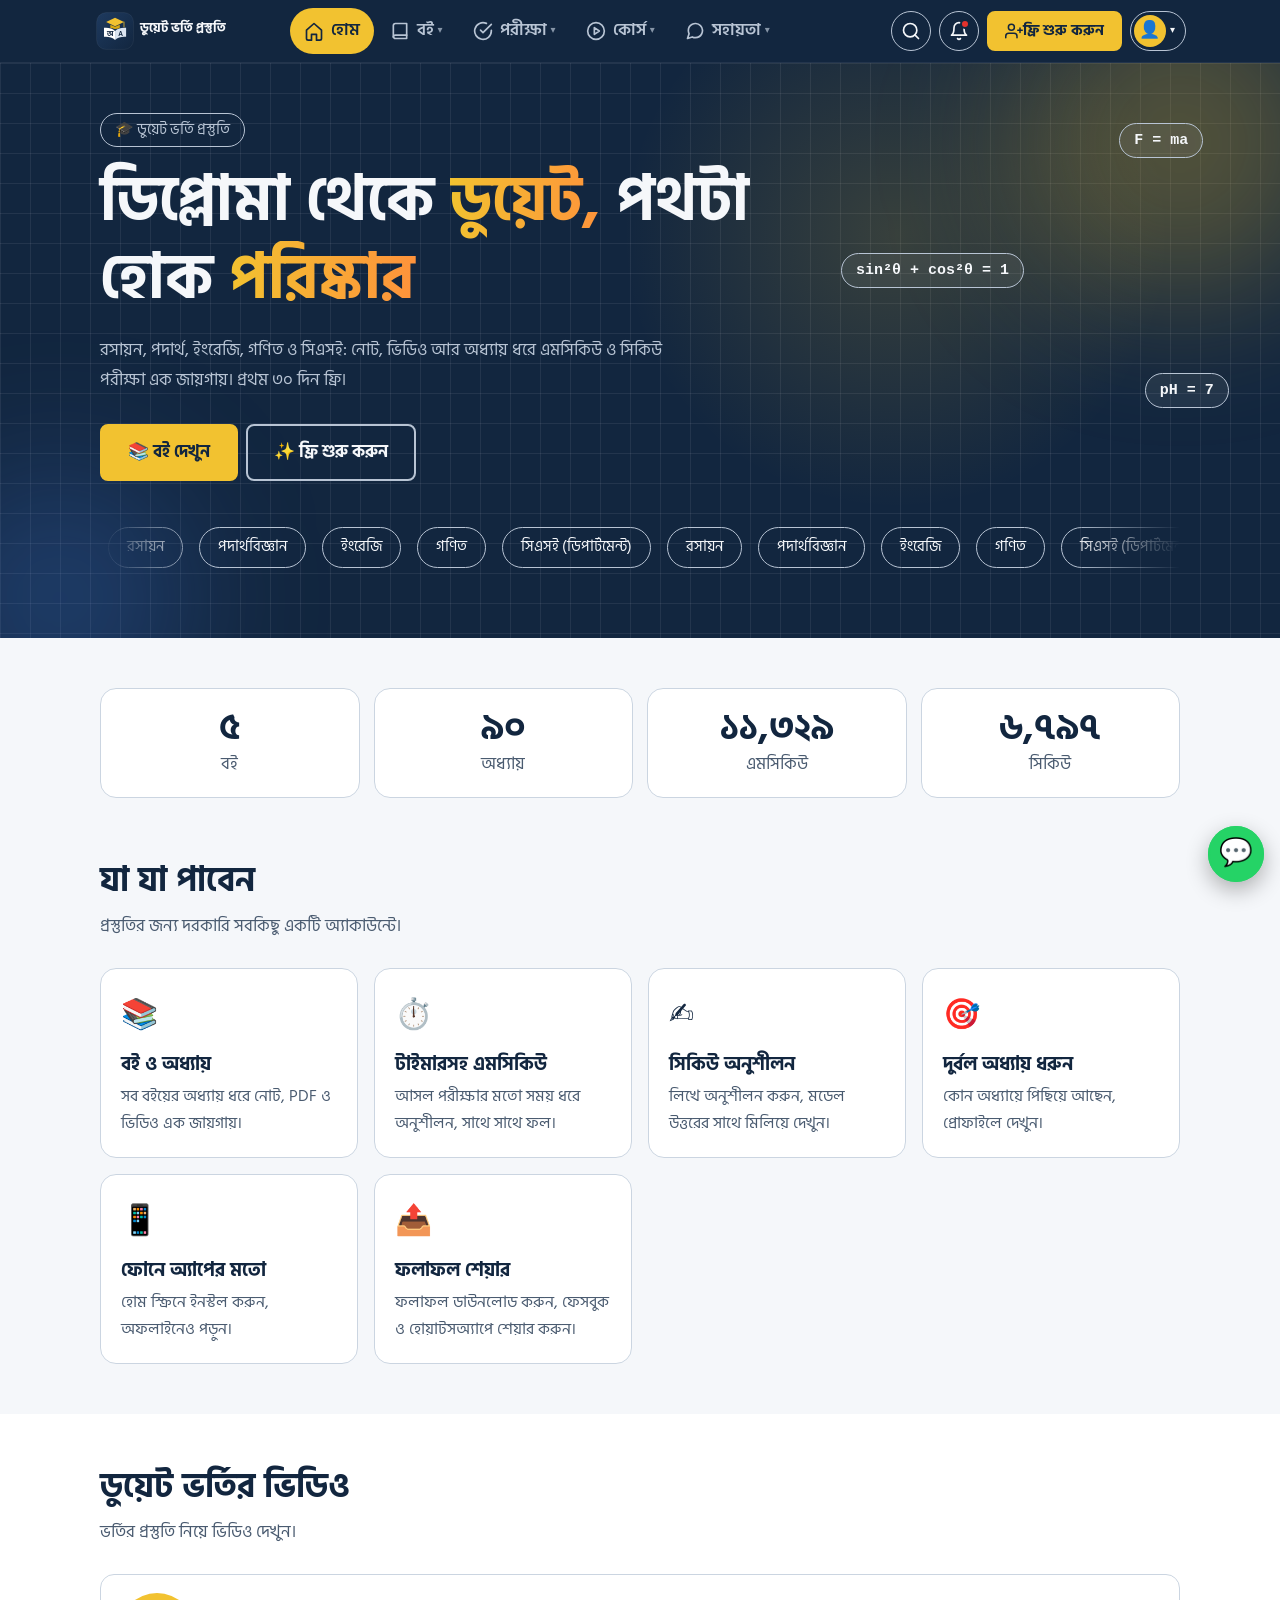
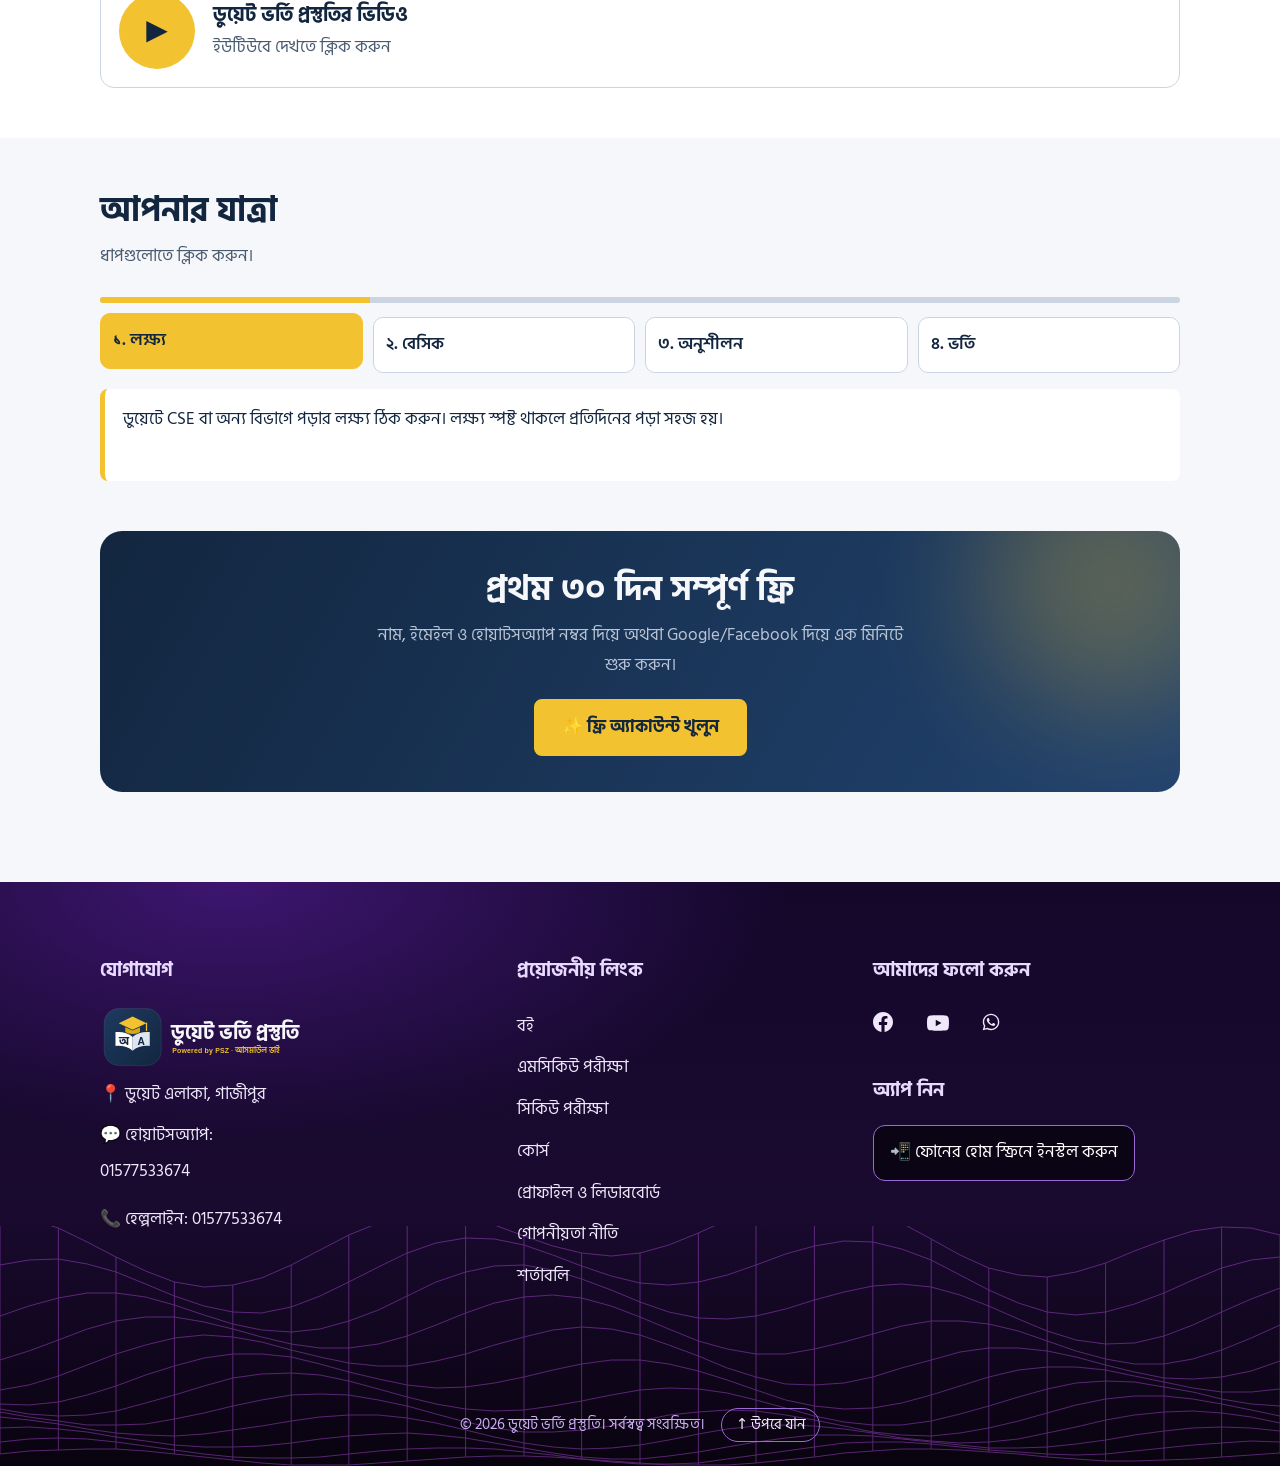
==== index.html @ f78248e0 "Initial commit: DUET admission prep website" ====
<!-- HANDOFF: docs/HANDOFF.md দেখুন। এই ফাইলের সোর্স: head.html + app.js, build.py দিয়ে জোড়া লাগে। -->
<!DOCTYPE html>
<html lang="bn">
<head>
<meta charset="utf-8">
<meta name="viewport" content="width=device-width, initial-scale=1, viewport-fit=cover">
<meta name="theme-color" content="#12263F">
<meta name="mobile-web-app-capable" content="yes">
<meta name="apple-mobile-web-app-capable" content="yes">

<title>ডুয়েট ভর্তি প্রস্তুতি</title>
<link rel="preconnect" href="https://fonts.googleapis.com">
<link rel="preconnect" href="https://fonts.gstatic.com" crossorigin>
<link href="https://fonts.googleapis.com/css2?family=Hind+Siliguri:wght@400;500;600;700&display=swap" rel="stylesheet">
<style>
:root{--bg:#F5F7FA;--sf:#fff;--ink:#12263F;--mu:#4A5B70;--ln:#CBD5E1;--ac:#F2C230;--oa:#12263F;--ok:#17744B;--bad:#B93A24;--hero:#12263F;--oh:#F5F7FA;--hm:#B8C4D4;--gr:rgba(255,255,255,.07);--glow:rgba(242,194,48,.28);color-scheme:light;box-sizing:border-box;padding-top:env(safe-area-inset-top,0px);padding-bottom:env(safe-area-inset-bottom,0px)}
@media (prefers-color-scheme:dark){:root:not([data-theme="light"]){--bg:#0C1522;--sf:#142235;--ink:#E8EDF5;--mu:#A5B3C5;--ln:#2A3D55;--ok:#4CC38A;--bad:#FF8A73;--hero:#0A111C;--oh:#E8EDF5;--hm:#9FB0C5;color-scheme:dark}}
:root[data-theme="dark"]{--bg:#0C1522;--sf:#142235;--ink:#E8EDF5;--mu:#A5B3C5;--ln:#2A3D55;--ok:#4CC38A;--bad:#FF8A73;--hero:#0A111C;--oh:#E8EDF5;--hm:#9FB0C5;color-scheme:dark}
html{scroll-behavior:smooth}*{box-sizing:border-box}
body{margin:0;background:var(--bg);color:var(--ink);font:17px/1.75 "Hind Siliguri","Noto Sans Bengali",system-ui,sans-serif;transition:background .3s,color .3s}
a{color:inherit}button{font:inherit;color:inherit}
:focus-visible{outline:3px solid var(--ac);outline-offset:3px}
.w{max-width:1040px;margin:0 auto;padding:0 20px}
.bar{position:sticky;top:0;z-index:20;background:var(--hero);color:var(--oh);border-bottom:1px solid var(--gr)}
.bi{display:flex;align-items:center;justify-content:space-between;gap:10px;max-width:1040px;margin:0 auto;padding:8px 14px}
.nl{display:flex;gap:4px;overflow-x:auto;scrollbar-width:none;flex:1}
.nv{background:none;border:0;color:var(--hm);padding:8px 14px;border-radius:99px;cursor:pointer;font-weight:600;white-space:nowrap}
.nv:hover{color:var(--oh)}.nv.on{background:var(--ac);color:var(--oa)}
.nr{display:flex;gap:8px;align-items:center}
.ib{background:transparent;border:1.5px solid var(--hm);color:var(--oh);border-radius:99px;padding:6px 16px;cursor:pointer;font-weight:600;white-space:nowrap}
.ib:hover{border-color:var(--ac)}
.hero{position:relative;overflow:hidden;background:var(--hero);color:var(--oh);padding:50px 0 70px;background-image:linear-gradient(var(--gr) 1px,transparent 1px),linear-gradient(90deg,var(--gr) 1px,transparent 1px);background-size:30px 30px;animation:pan 30s linear infinite}
@keyframes pan{to{background-position:30px 30px}}
.orb{position:absolute;border-radius:50%;filter:blur(70px);background:var(--glow);animation:fl 9s ease-in-out infinite}
.o1{width:320px;height:320px;top:-80px;right:-60px}.o2{width:260px;height:260px;bottom:-90px;left:-70px;animation-delay:-4s;background:rgba(80,140,255,.22)}
@keyframes fl{50%{transform:translate(30px,26px) scale(1.12)}}
.hg{position:relative;z-index:2;max-width:680px}
h1{font-size:clamp(34px,7vw,62px);line-height:1.25;margin:0 0 18px;font-weight:700}
h1 span{display:inline-block;opacity:0;transform:translateY(24px);animation:up .7s forwards}
@keyframes up{to{opacity:1;transform:none}}
.ld{color:var(--hm);margin:0 0 28px;max-width:34em;animation:up .8s .7s both}
.bt{display:inline-block;background:var(--ac);color:var(--oa);font-weight:700;padding:12px 26px;border-radius:8px;text-decoration:none;border:2px solid var(--ac);cursor:pointer;transition:transform .2s,box-shadow .2s}
.bt:hover{transform:translateY(-2px);box-shadow:0 8px 20px var(--glow)}
.bt.g{background:transparent;color:var(--ink);border-color:var(--ln)}
.hero .bt.g{color:var(--oh);border-color:var(--hm);margin-left:8px}
.chip{position:absolute;z-index:1;font:600 15px/1 monospace;padding:9px 14px;border:1.5px solid var(--hm);border-radius:99px;color:var(--oh);background:rgba(255,255,255,.06);animation:fl 7s ease-in-out infinite}
.c1{top:60px;right:6%}.c2{top:190px;right:20%;animation-delay:-2s}.c3{top:310px;right:4%;animation-delay:-5s}
section{padding:50px 0}
h2{font-size:clamp(24px,4vw,34px);line-height:1.35;margin:0 0 8px}
.sb{color:var(--mu);margin:0 0 26px}
.gd{display:grid;grid-template-columns:repeat(auto-fill,minmax(230px,1fr));gap:16px}
.sc{background:var(--sf);border:1.5px solid var(--ln);border-radius:12px;padding:20px;cursor:pointer;text-align:left;transition:transform .25s,border-color .25s,box-shadow .25s}
.sc:hover{transform:translateY(-5px);border-color:var(--ac);box-shadow:0 12px 26px rgba(0,0,0,.12)}
.sc b{display:block;font-size:20px}.sc span{color:var(--mu);font-size:15px}
.rv{opacity:0;transform:translateY(26px);transition:opacity .7s,transform .7s}.rv.in{opacity:1;transform:none}
.vd{display:flex;gap:18px;align-items:center;background:var(--sf);border:1.5px solid var(--ln);border-radius:14px;padding:18px;text-decoration:none}
.pl{flex:none;width:76px;height:76px;border-radius:50%;background:var(--ac);color:var(--oa);display:grid;place-items:center;font-size:28px;animation:pu 2s infinite}
@keyframes pu{0%{box-shadow:0 0 0 0 var(--glow)}100%{box-shadow:0 0 0 24px transparent}}
.jr{display:grid;grid-template-columns:repeat(4,1fr);gap:10px;margin-bottom:16px}
.jb{background:var(--sf);border:1.5px solid var(--ln);border-radius:10px;padding:12px;cursor:pointer;text-align:left;font-weight:600;transition:.25s}
.jb.on{background:var(--ac);color:var(--oa);border-color:var(--ac);transform:translateY(-4px)}
.jt{background:var(--sf);border-left:5px solid var(--ac);border-radius:8px;padding:16px 18px;min-height:92px}
.pg{height:6px;background:var(--ln);border-radius:9px;margin-bottom:14px;overflow:hidden}.pg i{display:block;height:100%;background:var(--ac);width:25%;transition:width .5s}
.ch{background:var(--sf);border:1.5px solid var(--ln);border-radius:12px;padding:18px;margin-bottom:14px}
.ch h3{margin:0 0 8px}.row{display:flex;gap:10px;flex-wrap:wrap;margin-top:10px}.sm{padding:7px 16px;font-size:15px}
.back{background:none;border:0;cursor:pointer;color:var(--mu);padding:0;margin-bottom:14px;font-weight:600}
.pay{background:linear-gradient(120deg,#E2136E,#8E0B4B);color:#fff;border-radius:16px;padding:24px;position:relative;overflow:hidden}
.pay::after{content:"☕";position:absolute;right:14px;top:4px;font-size:70px;opacity:.25;animation:fl 5s infinite}
.pay h3{margin:0 0 6px;font-size:24px}.pay p{margin:4px 0}.pay input{background:rgba(255,255,255,.95);color:#12263F}
.pay .bt{background:#fff;color:#8E0B4B;border-color:#fff}
.ov{position:fixed;inset:0;background:rgba(5,10,20,.65);display:none;align-items:flex-start;justify-content:center;overflow:auto;z-index:50;padding:calc(20px + env(safe-area-inset-top,0px)) 14px 30px}
.ov.on{display:flex}
.md{background:var(--sf);border-radius:14px;padding:22px;width:100%;max-width:640px;animation:up .35s both}
.md h3{margin:0 0 12px}
input,textarea{width:100%;font:inherit;background:var(--bg);color:var(--ink);border:1.5px solid var(--ln);border-radius:8px;padding:10px 12px;margin:4px 0 12px}
label.q{display:block;padding:7px 12px;border:1.5px solid var(--ln);border-radius:8px;margin:6px 0;cursor:pointer}
label.q:has(input:checked){border-color:var(--ac);background:color-mix(in srgb,var(--ac) 18%,var(--sf))}
label.q input{width:auto;margin:0 8px 0 0}
.qb{border-bottom:1px solid var(--ln);padding:12px 0}
.ok{color:var(--ok);font-weight:600}.no{color:var(--bad);font-weight:600}
.big{font-size:44px;font-weight:700;line-height:1.2}.er{color:var(--bad);min-height:1.5em;font-size:15px}
footer{background:var(--hero);color:var(--oh);text-align:center;padding:44px 20px}
footer p{color:var(--hm);margin:6px 0 18px}.fl{display:flex;gap:10px;justify-content:center;flex-wrap:wrap}
@media (max-width:760px){.chip{display:none}.jr{grid-template-columns:1fr 1fr}.vd{flex-direction:column;text-align:center}}
@media (prefers-reduced-motion:reduce){*{animation:none!important;transition:none!important}h1 span,.ld,.rv{opacity:1;transform:none}}
select{width:100%;font:inherit;background:var(--bg);color:var(--ink);border:1.5px solid var(--ln);border-radius:8px;padding:10px;margin:4px 0 12px}label{display:block}.md label,.ch label{font-weight:500}
input,textarea,select{font-size:16px}
.bt{min-height:44px;display:inline-flex;align-items:center;justify-content:center}.bt.sm{min-height:40px}
.bs{font-weight:700;white-space:nowrap;display:flex;align-items:center;gap:8px;color:var(--oh)}.bs i{width:11px;height:11px;background:var(--ac);transform:rotate(45deg)}
.nv{min-height:40px}
.tm{position:sticky;top:-22px;background:var(--sf);padding:8px 0;font-weight:700;z-index:2;border-bottom:1px solid var(--ln);margin-bottom:6px}
.bt.g.ws{background:#25D366;border-color:#25D366;color:#fff}
.cp{margin:0 6px;padding:2px 12px;border:1.5px solid #fff;border-radius:99px;background:transparent;color:#fff;cursor:pointer;font:inherit;font-size:14px}
.bn{display:none}
.ins{display:none;position:fixed;right:14px;bottom:18px;z-index:31;box-shadow:0 6px 18px rgba(0,0,0,.3)}
@media (max-width:760px){
 .nl{display:none}
 .bn{display:flex;position:fixed;left:0;right:0;bottom:0;z-index:30;background:var(--hero);border-top:1px solid var(--gr);padding:2px 2px calc(2px + env(safe-area-inset-bottom,0px))}
 .bn button{flex:1;background:none;border:0;color:var(--hm);display:flex;flex-direction:column;align-items:center;justify-content:center;font-size:11.5px;line-height:1.3;min-height:54px;padding:4px 0;cursor:pointer}
 .bn button b{font-size:19px;font-weight:400}.bn button.on{color:var(--ac)}
 body{padding-bottom:72px}.bs{font-size:15px;flex:1}.ib{padding:6px 12px}.ins{bottom:80px}
 section{padding:36px 0}.w{padding:0 16px}
}
@media (min-width:1100px){.w,.bi{max-width:1120px}}
/* ===== v3: নেভিগেশন, মেনু, ফুটার, অ্যানিমেশন ===== */
a.bs{text-decoration:none}
.bi{gap:14px}
.dn{display:flex;align-items:center;gap:2px;flex:1}
.dd{position:relative}
.nv{position:relative;display:inline-flex;align-items:center}
.nv b{font-size:16px;font-weight:400;margin-right:6px;display:inline-block}
.nv:hover b{animation:bob .6s}
@keyframes bob{30%{transform:translateY(-5px) rotate(-10deg)}60%{transform:translateY(1px) rotate(7deg)}}
.nv em{font-style:normal;font-size:10px;opacity:.7;margin-left:4px;transition:transform .25s}
.dd:hover .nv em{transform:rotate(180deg)}
.nv::after{content:"";position:absolute;left:14px;right:14px;bottom:3px;height:2px;border-radius:2px;background:var(--ac);transform:scaleX(0);transition:transform .25s}
.nv:hover::after{transform:scaleX(1)}.nv.on::after{display:none}
.mm{display:none;position:absolute;top:100%;left:0;width:max-content;max-width:92vw;background:var(--sf);color:var(--ink);border:1px solid var(--ln);border-radius:16px;box-shadow:0 20px 44px rgba(0,0,0,.3);padding:10px;z-index:40;margin-top:6px}
.mm::before{content:"";position:absolute;top:-12px;left:0;right:0;height:12px}
.dd:hover>.mm,.dd:focus-within>.mm{display:block;animation:dropIn .22s both}
.dd.cl>.mm{display:none!important}
@keyframes dropIn{from{opacity:0;transform:translateY(8px) scale(.98)}}
.mg{display:grid;gap:4px;min-width:250px}
.mm:not(.sm2) .mg{grid-template-columns:repeat(2,minmax(210px,1fr))}
.mi{display:flex;gap:10px;align-items:center;width:100%;text-align:left;background:none;border:0;border-radius:10px;padding:8px 10px;cursor:pointer;color:var(--ink);text-decoration:none;font:inherit;transition:background .2s,transform .2s}
.mi:hover{background:color-mix(in srgb,var(--ac) 24%,transparent);transform:translateX(3px)}
.mi b{font-size:19px;font-weight:400;flex:none;width:36px;height:36px;display:grid;place-items:center;border-radius:10px;background:var(--bg)}
.mi i{font-style:normal;font-weight:600;display:block;line-height:1.3}
.mi small{color:var(--mu);font-size:13px;line-height:1.3;display:block}
.ma{width:100%;margin-top:6px;padding:9px;border:0;border-top:1px solid var(--ln);background:none;color:var(--ink);font-weight:700;cursor:pointer;font:inherit}
.ma:hover{color:var(--ok)}
.nr{gap:8px}
.sq{padding:6px 11px}
.cta{padding:0 16px;font-size:15px}
.pm{position:relative}
.ib.av{display:flex;align-items:center;gap:4px;padding:3px 10px 3px 3px}
.ib.av em{font-style:normal;font-size:10px}
.avc{width:32px;height:32px;border-radius:50%;background:var(--ac);color:var(--oa);display:grid;place-items:center;font-weight:700;flex:none}
.avc.big{width:68px;height:68px;font-size:30px}
.pd{display:none;position:absolute;right:0;top:calc(100% + 10px);width:270px;background:var(--sf);color:var(--ink);border:1px solid var(--ln);border-radius:16px;padding:8px;box-shadow:0 20px 44px rgba(0,0,0,.3);z-index:50}
.pm.open .pd{display:block;animation:dropIn .2s both}
.pd button{display:flex;width:100%;gap:8px;align-items:center;background:none;border:0;padding:10px;border-radius:10px;cursor:pointer;font:inherit;color:var(--ink);text-align:left}
.pd button:hover{background:var(--bg)}
.pr{display:flex;justify-content:space-between;align-items:center;padding:8px 10px;cursor:pointer;border-radius:10px}.pr:hover{background:var(--bg)}
.pd .sw{width:46px;height:26px;padding:0;border-radius:99px;background:var(--ln);position:relative;flex:none}
.sw i{position:absolute;top:3px;left:3px;width:20px;height:20px;border-radius:50%;background:#fff;transition:transform .25s}
.sw.on{background:var(--ac)!important}.sw.on i{transform:translateX(20px)}
.pu{padding:8px 10px 10px;border-bottom:1px solid var(--ln);margin-bottom:4px}.pu b{display:block}.pu small{color:var(--mu);word-break:break-all}
.rb{background:var(--ac);color:var(--oa);font-size:12px;font-weight:700;border-radius:99px;padding:1px 10px;margin-left:8px;display:inline-block;vertical-align:middle}
.pf{display:flex;gap:16px;align-items:center;margin-bottom:16px}
/* হিরো */
.hero::after{content:"";position:absolute;inset:0;background:radial-gradient(440px circle at var(--mx,70%) var(--my,30%),rgba(242,194,48,.17),transparent 62%);pointer-events:none}
.eb{display:inline-block;border:1px solid var(--hm);border-radius:99px;padding:3px 14px;margin-bottom:16px;color:var(--hm);font-size:15px;animation:up .6s both}
.gt{background:linear-gradient(90deg,var(--ac),#ff8f3c,var(--ac));background-size:200% 100%;-webkit-background-clip:text;background-clip:text;color:transparent;animation:up .7s forwards,sh 4s linear infinite!important}
@keyframes sh{to{background-position:200% 0}}
.mq{overflow:hidden;white-space:nowrap;margin-top:46px;position:relative;z-index:2;-webkit-mask-image:linear-gradient(90deg,transparent,#000 10%,#000 90%,transparent);mask-image:linear-gradient(90deg,transparent,#000 10%,#000 90%,transparent)}
.mq div{display:inline-block;animation:mq 30s linear infinite}
.mq span{display:inline-block;margin:0 8px;padding:6px 18px;border:1px solid var(--hm);border-radius:99px;color:var(--oh);font-size:15px}
@keyframes mq{to{transform:translateX(-50%)}}
.st{display:grid;grid-template-columns:repeat(4,1fr);gap:14px}
.st div{background:var(--sf);border:1.5px solid var(--ln);border-radius:16px;padding:18px 8px;text-align:center;color:var(--mu)}
.st b{display:block;font-size:36px;line-height:1.2;color:var(--ink)}
.fx{display:grid;grid-template-columns:repeat(auto-fit,minmax(240px,1fr));gap:16px}
.fxc{background:var(--sf);border:1.5px solid var(--ln);border-radius:16px;padding:20px;transition:transform .15s ease-out,border-color .25s}
.fxc:hover{border-color:var(--ac)}
.fxc span{font-size:30px;display:inline-block;animation:fl 5s ease-in-out infinite}
.fxc b{display:block;font-size:19px;margin:6px 0 2px}.fxc p{margin:0;color:var(--mu);font-size:15.5px}
.cb{background:linear-gradient(120deg,var(--hero),#21436f);color:var(--oh);border-radius:22px;padding:36px 20px;text-align:center;position:relative;overflow:hidden}
.cb p{color:var(--hm);max-width:32em;margin:0 auto 18px}
.cb::before{content:"";position:absolute;width:260px;height:260px;border-radius:50%;background:var(--glow);filter:blur(60px);right:-60px;top:-80px}
#app.pt{animation:ptn .45s both}
@keyframes ptn{from{opacity:0;transform:translateY(12px)}}
.rv:nth-child(2n){transition-delay:.06s}
/* ফুটার */
.ft2{background:var(--hero);color:var(--oh);padding:52px 0 18px;margin-top:30px;text-align:left}
.fg{display:grid;grid-template-columns:1.6fr 1fr 1fr 1.3fr;gap:30px}
.fg p{color:var(--hm);margin:10px 0}
.fc h4{margin:0 0 10px;font-size:17px}
.fc button,.fc a:not(.bt){display:block;background:none;border:0;color:var(--hm);padding:4px 0;cursor:pointer;text-align:left;font:inherit;text-decoration:none;transition:color .2s,transform .2s}
.fc button:hover,.fc a:not(.bt):hover{color:var(--ac);transform:translateX(4px)}
.fc .bt{margin-bottom:8px}
.so{display:flex;gap:10px;margin-top:12px}
.so a{width:40px;height:40px;border-radius:50%;border:1.5px solid var(--hm);display:grid;place-items:center;color:var(--oh);text-decoration:none;font-weight:700;transition:.25s}
.so a:hover{background:var(--ac);color:var(--oa);border-color:var(--ac);transform:translateY(-4px)}
.fbm{display:flex;justify-content:space-between;align-items:center;gap:10px;flex-wrap:wrap;border-top:1px solid var(--gr);margin-top:28px;padding-top:14px;color:var(--hm);font-size:14px}
.fbm button{background:none;border:1px solid var(--hm);color:var(--oh);border-radius:99px;padding:4px 14px;cursor:pointer;opacity:0;transition:opacity .3s}
.fab{position:fixed;right:16px;bottom:18px;width:56px;height:56px;border-radius:50%;background:#25D366;color:#fff;display:grid;place-items:center;font-size:27px;z-index:31;box-shadow:0 8px 22px rgba(0,0,0,.3);text-decoration:none}
.fab::after{content:"";position:absolute;inset:0;border-radius:50%;border:2px solid #25D366;animation:rg 2s infinite}
@keyframes rg{to{transform:scale(1.7);opacity:0}}
.ins{right:auto!important;left:14px}
/* লগইন মডাল */
.so2{display:grid;gap:8px;margin-bottom:8px}.so2 .bt{width:100%}
.or{display:flex;align-items:center;gap:10px;color:var(--mu);margin:10px 0}.or::before,.or::after{content:"";flex:1;height:1px;background:var(--ln)}
.pw{position:relative;display:block}.eye{position:absolute;right:12px;top:14px;cursor:pointer;opacity:.7}
.lk{background:none;border:0;color:var(--mu);text-decoration:underline;cursor:pointer;padding:8px 0;font:inherit}
.mi2{display:block;width:100%;text-align:left;background:none;border:0;border-bottom:1px solid var(--ln);padding:10px 4px;cursor:pointer;font:inherit;color:var(--ink)}.mi2:hover{background:var(--bg)}.mi2 small{display:block;color:var(--mu)}
.imp{border:1.5px dashed var(--ln);border-radius:12px;padding:14px;margin:12px 0}.imp h4{margin:0 0 8px}.ck{font-size:15px}.ck input{width:auto;margin:0 6px 0 0}
@media (max-width:760px){
 .dn,.cta,.sq{display:none}
 .fg{grid-template-columns:1fr 1fr}.fg .fc:first-child{grid-column:1/-1}
 .fab{bottom:80px}.fbm button{opacity:1}
 .st{grid-template-columns:1fr 1fr}.st b{font-size:30px}
 .pd{width:min(270px,88vw)}
}
@media (max-width:1000px) and (min-width:761px){.nv{padding:8px 10px}.nv b{margin-right:3px}.dn{gap:0}}
@media (prefers-reduced-motion:reduce){.gt,.mq div,.fxc span,.fab::after{animation:none!important}}
img.avc{object-fit:cover}
.lr{display:flex;align-items:center;gap:10px;padding:8px 6px;border-bottom:1px solid var(--ln);border-radius:10px;animation:ptn .4s both}
.lr.me{background:color-mix(in srgb,var(--ac) 22%,transparent)}
.rk{width:38px;text-align:center;font-size:18px;flex:none}
.li{flex:1;min-width:0}.li b,.li small{display:block;overflow:hidden;text-overflow:ellipsis;white-space:nowrap}.li small{color:var(--mu);font-size:12.5px}
.ls{text-align:right;flex:none}.ls b{display:block;font-size:15px}.ls small{color:var(--mu);font-size:12.5px}
.dots{text-align:center;color:var(--mu)}
.mv{margin:16px 0;padding:22px 20px;border-radius:18px;background:linear-gradient(135deg,var(--hero),#27508a);color:var(--oh);animation:glowb 4s ease-in-out infinite}
.mv p{margin:8px 0;font-size:18px;line-height:1.9}.mv small{color:var(--hm)}
.mq2{font-size:46px;line-height:1;color:var(--ac);display:block;animation:fl 5s ease-in-out infinite}
.mv.win{background:linear-gradient(135deg,#0f6b46,#17a46e)}
@keyframes glowb{50%{box-shadow:0 0 28px rgba(242,194,48,.35)}}
.ft2{position:relative;overflow:hidden;background:radial-gradient(900px 420px at 18% 0%,#3d1670 0%,transparent 62%),linear-gradient(180deg,#14072a 0%,#1a0a30 55%,#09030f 100%);color:#efe7fa;padding:72px 0 0;margin-top:40px;text-align:left}
.fmesh{position:absolute;left:0;right:0;bottom:0;width:100%;height:240px;pointer-events:none;opacity:.5;animation:mpulse 6s ease-in-out infinite}
@keyframes mpulse{50%{opacity:.8}}
.fg3{position:relative;z-index:1;display:grid;grid-template-columns:1.2fr 1fr 1fr;gap:48px;padding-bottom:110px}
.ft2 .fc h4{color:#e9d9ff;font-size:19px;margin:0 0 18px}
.ft2 .fc p{color:#efe7fa;margin:0 0 12px}
.ft2 .fc a:not(.bt),.ft2 .fc button{display:block;background:none;border:0;color:#efe7fa;padding:6px 0;cursor:pointer;text-align:left;font:inherit;text-decoration:none;transition:color .2s,transform .2s}
.ft2 .fc button:hover,.ft2 .fc a:not(.bt):hover{color:#ffd452;transform:translateX(4px)}
.ft2 .so{display:flex;gap:12px;margin:0}
.ft2 .so a{display:grid;place-items:center;width:42px;height:42px;padding:0;border-radius:50%;border:1.5px solid #9a6bd6;color:#efe7fa;transition:.25s}
.ft2 .so a:hover{background:#ffd452;color:#1a0a30;border-color:#ffd452;transform:translateY(-4px)}
.ft2 .fc button.appb{display:inline-block;border:1.5px solid #9a6bd6;background:#0b0414;color:#fff;border-radius:12px;padding:12px 16px;transform:none}
.ft2 .fc button.appb:hover{border-color:#ffd452;color:#ffd452;transform:none}
.fcp{position:relative;z-index:1;display:flex;justify-content:center;gap:16px;flex-wrap:wrap;align-items:center;color:#c9aef0;padding:0 16px 24px;font-size:15px}
.fcp button{background:none;border:1px solid #9a6bd6;color:#efe7fa;border-radius:99px;padding:3px 14px;cursor:pointer;opacity:0;transition:opacity .3s}
@media (max-width:760px){.fg3{grid-template-columns:1fr;gap:30px;padding-bottom:90px}.fcp button{opacity:1}}
/* ===== ধাপ ১: আইকন, লোগো, নোটিশ ===== */
.ic{display:block;flex:none}
.bs svg.lg{height:40px;width:auto;display:block}
.ft2 svg.lg{height:62px;width:auto;display:block;margin-bottom:6px}
.nv b,.bn button b{display:inline-grid;place-items:center;font-weight:400}
.nv b{margin-right:7px}.nv:hover b .ic{animation:bob .6s}
.mi b .ic{width:20px;height:20px}
.pd button .ic,.pri .ic{display:inline-block;vertical-align:-4px;margin-right:6px}
.pr .pri{display:inline-flex;align-items:center}
.ib.sq,.ib.bl{display:inline-grid;place-items:center;width:40px;height:40px;padding:0;position:relative}
.ib .dot{position:absolute;top:7px;right:8px;width:10px;height:10px;border-radius:50%;background:#E5322D;border:2px solid var(--hero);animation:rg2 1.8s infinite}
@keyframes rg2{50%{box-shadow:0 0 0 5px rgba(229,50,45,.25)}}
.nbw{position:relative}
.np{display:none;position:absolute;right:-8px;top:calc(100% + 12px);width:min(420px,92vw);max-height:min(76vh,560px);background:var(--sf);color:var(--ink);border:1px solid var(--ln);border-radius:16px;box-shadow:0 22px 48px rgba(0,0,0,.32);z-index:60;overflow:hidden;flex-direction:column}
.np.open{display:flex;animation:dropIn .22s both}
.nph{display:flex;align-items:center;gap:10px;padding:14px 16px 10px;border-bottom:1px solid var(--ln)}
.nph b{font-size:19px}
.nbd{background:#E5322D;color:#fff;font-size:12.5px;font-weight:700;border-radius:99px;padding:0 9px;line-height:20px}
.nx{margin-left:auto;background:none;border:0;cursor:pointer;color:var(--mu);width:34px;height:34px;border-radius:50%;display:grid;place-items:center}.nx:hover{background:var(--bg)}
.nbody{overflow-y:auto;padding:10px;display:grid;gap:8px}
.nc{display:flex;gap:10px;align-items:center;background:var(--bg);border-radius:12px;padding:12px 12px 12px 14px;cursor:pointer;border-left:4px solid transparent;transition:background .2s,transform .2s}
.nc:hover{transform:translateX(2px)}.nc.un{border-left-color:var(--ac);background:color-mix(in srgb,var(--ac) 12%,var(--bg))}
.ncm{flex:1;min-width:0}.ncm b{display:block}
.ncm p{margin:4px 0;color:var(--mu);font-size:15px;line-height:1.55;display:-webkit-box;-webkit-line-clamp:3;-webkit-box-orient:vertical;overflow:hidden}
.nc.ex .ncm p{-webkit-line-clamp:unset;display:block}
.ncm small{color:var(--mu);font-size:13px}
.nem{text-align:center;color:var(--mu);padding:26px 10px}
@media (max-width:760px){
 .bs svg.lg{height:34px}
 .nbw{position:static}
 .np{position:fixed;left:8px;right:8px;top:64px;width:auto;max-height:calc(100vh - 140px)}
 .bn button b .ic{width:22px;height:22px}
}
/* ===== ধাপ ২: ফ্লোটিং ইনপুট, লোডার, ক্রপার ===== */
.md{position:relative}
.at{text-align:center;font-size:22px;margin:0 0 16px}
.fl{position:relative;margin:16px 0}
.fl input{width:100%;margin:0;padding:15px 44px 13px 16px;font:inherit;font-size:17px;color:var(--ink);background:var(--bg);border:1.5px solid var(--ln);border-radius:14px;outline:none;transition:border-color .2s,box-shadow .2s}
.fl label{position:absolute;left:14px;top:50%;transform:translateY(-50%);padding:0 6px;border-radius:6px;background:transparent;color:var(--mu);font-size:16px;pointer-events:none;transition:all .18s}
.fl input:focus{border-color:var(--ac);box-shadow:0 0 0 3px color-mix(in srgb,var(--ac) 28%,transparent)}
.fl input:focus+label,.fl input:not(:placeholder-shown)+label{top:0;font-size:12.5px;background:var(--sf);color:var(--ink)}
.ey{position:absolute;right:10px;top:50%;transform:translateY(-50%);background:none;border:0;cursor:pointer;color:var(--mu);width:34px;height:34px;display:grid;place-items:center;border-radius:50%}.ey:hover{background:var(--bg)}
.hn{margin:-8px 4px 0;color:var(--mu);font-size:13.5px}
.sbn{text-align:center;color:var(--mu);font-size:14px;margin:12px 0 0}.sbn a{color:var(--ink);font-weight:600}
.wide{width:100%;margin-top:10px}
.row2{display:flex;justify-content:space-between;gap:8px;flex-wrap:wrap;margin-top:6px}
.lgw{text-align:center;margin-top:14px}
.lgt{background:none;border:1px solid var(--ln);border-radius:99px;padding:5px 14px;cursor:pointer;color:var(--mu);display:inline-flex;align-items:center;gap:6px}.lgt:hover{border-color:var(--ac);color:var(--ink)}
.gg{display:inline-grid;place-items:center;width:24px;height:24px;border-radius:50%;background:#fff;color:#4285F4;font-size:15px;margin-right:6px}
.ldo{display:none;position:absolute;inset:0;background:color-mix(in srgb,var(--sf) 84%,transparent);-webkit-backdrop-filter:blur(2px);backdrop-filter:blur(2px);flex-direction:column;align-items:center;justify-content:center;gap:12px;border-radius:14px;z-index:6}
.md.busy .ldo{display:flex}
.bars{display:flex;gap:5px;align-items:flex-end;height:42px}
.bars i{width:6px;background:var(--ink);border-radius:4px;height:14px;animation:sbar 1s ease-in-out infinite}
.bars i:nth-child(2){animation-delay:.12s}.bars i:nth-child(3){animation-delay:.24s}.bars i:nth-child(4){animation-delay:.36s}.bars i:nth-child(5){animation-delay:.48s}
@keyframes sbar{50%{height:42px}}
.crw{position:relative;width:208px;margin:6px auto 12px}
.crb{width:208px;height:208px;border-radius:50%;overflow:hidden;border:5px solid var(--ac);background:var(--bg);position:relative;touch-action:none}
.crb canvas{width:100%;height:100%;display:block;cursor:grab}
.crp{position:absolute;inset:0;display:grid;place-items:center;color:var(--ln);pointer-events:none}
.crx{position:absolute;top:2px;right:-6px;width:36px;height:36px;border-radius:50%;border:0;background:#E5322D;color:#fff;cursor:pointer;display:grid;place-items:center;box-shadow:0 4px 12px rgba(0,0,0,.25)}
.crc2{text-align:center;margin:6px 0}.crc2 label{cursor:pointer}
#crz{width:100%;margin:6px 0;accent-color:var(--ac);padding:0;border:0;background:none}
@media (prefers-reduced-motion:reduce){.bars i{animation:none;height:26px}}
/* ===== ধাপ ৩: লার্নিং রিপোর্ট ===== */
.rph{display:flex;align-items:center;gap:8px;margin-bottom:14px}.rph h2{margin:0}.rph .back{margin:0;color:var(--ink);display:grid;place-items:center;width:40px;height:40px;border-radius:50%}.rph .back:hover{background:var(--sf)}
.rpg{display:grid;grid-template-columns:1fr 1fr;gap:16px;align-items:start}
.rpg .rpw{grid-column:1/-1}.rpg .ch{margin:0}
.rpn{display:flex;justify-content:space-between;align-items:center;gap:10px;flex-wrap:wrap;margin:6px 0 14px}
.rpd{display:inline-flex;align-items:center;gap:6px;color:var(--mu)}
.rpa{display:inline-flex;align-items:center;gap:8px}.rpa b{font-weight:600}
.rpa button{display:grid;place-items:center;width:34px;height:34px;border-radius:50%;border:1.5px solid var(--ln);background:var(--sf);cursor:pointer;color:var(--ink)}.rpa button:disabled{opacity:.35;cursor:default}
.rpq{display:grid;grid-template-columns:1fr 1fr;gap:10px}
.rpq>div{background:var(--bg);border-radius:14px;padding:14px;display:grid;gap:2px;color:var(--mu)}.rpq b{color:var(--ink);font-size:19px}.rpq small{font-size:13px}
.stk{margin-top:14px;background:var(--bg);border-radius:14px;padding:14px}.stt{display:flex;align-items:center;gap:8px}.stt .ic{color:#E5672D}
.std{display:flex;gap:6px;margin-top:10px}.std span{flex:1;text-align:center;padding:7px 0;border-radius:10px;border:1.5px solid var(--ln);color:var(--mu);font-size:14px}.std span.on{background:var(--ac);color:var(--oa);border-color:var(--ac);font-weight:700}
.rem{text-align:center;padding:18px 8px;color:var(--mu)}.rem h4{margin:8px 0 4px;color:var(--ink)}.rem p{margin:0 0 12px}
.rph2{display:flex;justify-content:space-between;align-items:center;gap:10px}.rph2 h3{margin:0}
.rph2 select{width:auto;margin:0;padding:8px 12px;font-size:15px;border-radius:12px}
.rpt{font-size:26px;font-weight:700;margin:8px 0 2px}
.avd{display:inline-block;width:18px;border-top:2px dashed var(--ok);vertical-align:middle;margin-right:4px}
.cht{width:100%;height:auto;display:block}.cht .gl{stroke:var(--ln);stroke-width:1}.cht .al{fill:var(--mu);font-size:12px}.cht .bar{fill:var(--ac);transition:opacity .2s}.cht .bar.td{fill:var(--ink)}.cht .bar:hover{opacity:.75}.cht .avl{stroke:var(--ok);stroke-width:1.5;stroke-dasharray:5 4}
@media (max-width:860px){.rpg{grid-template-columns:1fr}}
</style>
</head>
<body>
<header class="bar" id="bar"><div class="bi">
<a class="bs" id="bsb" href="#" aria-label="ডুয়েট ভর্তি প্রস্তুতি"></a>
<nav class="dn" id="dn" aria-label="প্রধান মেনু"></nav>
<div class="nr"><button class="ib sq" id="sq" aria-label="খুঁজুন"></button><div class="nbw" id="nbw"><button class="ib bl" id="bl" aria-label="নোটিশ" aria-haspopup="true" aria-expanded="false"></button><div class="np" id="np" role="dialog" aria-label="নোটিশ"></div></div><button class="bt sm cta" id="cta"></button><div class="pm" id="pm"><button class="ib av" id="pb" aria-label="অ্যাকাউন্ট মেনু" aria-haspopup="true"></button><div class="pd" id="pd"></div></div></div>
</div></header>
<div id="app"></div>
<nav class="bn" id="bn" aria-label="প্রধান মেনু"></nav>
<button class="bt ins" id="ins">📲 অ্যাপ ইনস্টল করুন</button>
<footer class="ft2" id="ft"><svg id="fm" class="fmesh" viewBox="0 0 1600 240" preserveAspectRatio="none" fill="none" stroke="#b44fe0" stroke-width="1" aria-hidden="true"></svg><div class="w"><div class="fg3">
<div class="fc"><h4>যোগাযোগ</h4><p><b id="fbn"></b></p><p>📍 ডুয়েট এলাকা, গাজীপুর</p><p>💬 হোয়াটসঅ্যাপ: <a id="fw" target="_blank" rel="noopener"></a></p><p>📞 হেল্পলাইন: <span id="fh"></span></p></div>
<div class="fc"><h4>প্রয়োজনীয় লিংক</h4><button data-v="books">বই</button><button data-v="mcq">এমসিকিউ পরীক্ষা</button><button data-v="cq">সিকিউ পরীক্ষা</button><button data-v="course">কোর্স</button><button data-v="profile">প্রোফাইল ও লিডারবোর্ড</button><button data-v="privacy">গোপনীয়তা নীতি</button><button data-v="terms">শর্তাবলি</button></div>
<div class="fc"><h4>আমাদের ফলো করুন</h4><div class="so"><a id="sf" target="_blank" rel="noopener" aria-label="ফেসবুক"><svg viewBox="0 0 24 24" width="20" height="20" fill="currentColor" aria-hidden="true"><path d="M24 12.073c0-6.627-5.373-12-12-12s-12 5.373-12 12c0 5.99 4.388 10.954 10.125 11.854v-8.385H7.078v-3.47h3.047V9.43c0-3.007 1.792-4.669 4.533-4.669 1.312 0 2.686.235 2.686.235v2.953H15.83c-1.491 0-1.956.925-1.956 1.874v2.25h3.328l-.532 3.47h-2.796v8.385C19.612 23.027 24 18.062 24 12.073z"/></svg></a><a id="sy" target="_blank" rel="noopener" aria-label="ইউটিউব"><svg viewBox="0 0 24 24" width="22" height="22" fill="currentColor" aria-hidden="true"><path d="M23.498 6.186a3.016 3.016 0 0 0-2.122-2.136C19.505 3.545 12 3.545 12 3.545s-7.505 0-9.377.505A3.017 3.017 0 0 0 .502 6.186C0 8.07 0 12 0 12s0 3.93.502 5.814a3.016 3.016 0 0 0 2.122 2.136c1.871.505 9.376.505 9.376.505s7.505 0 9.377-.505a3.015 3.015 0 0 0 2.122-2.136C24 15.93 24 12 24 12s0-3.93-.502-5.814zM9.545 15.568V8.432L15.818 12l-6.273 3.568z"/></svg></a><a id="sw2" target="_blank" rel="noopener" aria-label="হোয়াটসঅ্যাপ"><svg viewBox="0 0 24 24" width="20" height="20" fill="currentColor" aria-hidden="true"><path d="M12.04 2C6.58 2 2.13 6.45 2.13 11.91c0 1.75.46 3.45 1.32 4.95L2.05 22l5.25-1.38a9.9 9.9 0 0 0 4.74 1.21c5.46 0 9.91-4.45 9.91-9.91S17.5 2 12.04 2zm0 18.15a8.2 8.2 0 0 1-4.18-1.14l-.3-.18-3.12.82.83-3.04-.2-.31a8.2 8.2 0 0 1-1.26-4.39c0-4.54 3.7-8.24 8.25-8.24s8.24 3.7 8.24 8.24-3.7 8.24-8.24 8.24zm4.52-6.16c-.25-.12-1.47-.72-1.69-.81-.23-.08-.39-.12-.56.12-.17.25-.64.81-.78.97-.14.17-.29.19-.54.06-.25-.12-1.05-.39-2-1.23-.74-.66-1.23-1.47-1.38-1.72-.14-.25-.02-.38.11-.51.11-.11.25-.29.37-.43.12-.14.17-.25.25-.41.08-.17.04-.31-.02-.43-.06-.12-.56-1.34-.76-1.84-.2-.48-.41-.42-.56-.43h-.48c-.17 0-.43.06-.66.31-.23.25-.87.85-.87 2.07 0 1.22.89 2.4 1.01 2.56.12.17 1.75 2.67 4.23 3.74.59.26 1.05.41 1.41.52.59.19 1.13.16 1.56.1.48-.07 1.47-.6 1.67-1.18.21-.58.21-1.07.14-1.18-.06-.1-.23-.16-.48-.29z"/></svg></a></div><h4 style="margin-top:26px">অ্যাপ নিন</h4><button class="appb" id="fi">📲 ফোনের হোম স্ক্রিনে ইনস্টল করুন</button></div>
</div></div><div class="fcp"><span id="fn"></span><button id="up">↑ উপরে যান</button></div></footer>
<a class="fab" id="fab" target="_blank" rel="noopener" aria-label="হোয়াটসঅ্যাপে কথা বলুন">💬</a>
<div class="ov" id="ov"><div class="md" id="md"></div></div>

<script>
/* ===== এখানে সব বদলানো যায় (এডমিন প্যানেল থেকেও বদলানো যায়) ===== */
var CFG={
 name:"ডুয়েট ভর্তি প্রস্তুতি",wa:"01577533674",
 fb:"https://www.facebook.com/PrivateStudyZone",yt:"https://www.youtube.com/@PrivateStudyZone",
 homeVideo:"https://www.youtube.com/@PrivateStudyZone",
 trialDays:30,price:20,bkash:"01343340904",nagad:"01343340904",
 courses:[["PSZ: সব কোর্স","https://privatestudyzone.com/Course/AllCourses","ডুয়েট ভর্তি ও পলিটেকনিকের কোর্স"],["DUET Admission Trigonometry Full Course","https://privatestudyzone.com/Course/Details/773898c7-89fc-489d-b0ef-b13fb657bcd0","ফ্রি কোর্স"],["PSZ ফেসবুক কমিউনিটি","https://www.facebook.com/groups/2664453863793175","ভর্তি প্রস্তুতির আলোচনা"]],
 admin:"nurislam42021@gmail.com",
 appCheckKey:"",
 firebase:{apiKey:"",authDomain:"",projectId:"",appId:""}
};
var P1=["ভেক্টর","রৈখিক গতি","দ্বিমাত্রিক গতি","গতিসূত্র","কৌণিক গতিসূত্র","কাজ, শক্তি ও ক্ষমতা","মহাকর্ষ","সরল ছন্দিত স্পন্দন","স্থিতিস্থাপকতা","প্রবাহী পদার্থ","তাপ ও গ্যাস","তাপমাত্রা","তাপগতিবিদ্যার প্রথম সূত্র","তাপ বিকিরণ","অবস্থার পরিবর্তন","তাপগতিবিদ্যার দ্বিতীয় সূত্র"].map(function(x){return '১ম পত্র · '+x});
var P2=["আলোর প্রতিফলন","আলোর প্রতিসরণ","আলোক যন্ত্র","আলোর তরঙ্গ-তত্ত্ব","ইলেকট্রন ও ফোটন","পরমাণু","ইলেকট্রনিক্স","আপেক্ষিক তত্ত্ব ও জ্যোতি পদার্থবিদ্যা"].map(function(x){return '২য় পত্র · '+x});
var BK=[
["রসায়ন","উচ্চ মাধ্যমিক রসায়ন, ১৮টি অধ্যায়",["পদার্থের অবস্থান","প্রতীক, সংকেত ও যোজনী","পরমাণুর গঠন/গুণগত রসায়ন","পর্যায় সারণী","রাসায়নিক বন্ধন","অম্ল, ক্ষারক ও লবণ","রাসায়নিক বিক্রিয়া ও সমীকরণ","গ্যাসের ধর্ম","পরিমাণগত রসায়ন","দ্রবণের pH","জারণ ও বিজারণ বিক্রিয়া","তড়িৎ বিশ্লেষণ","পানি","অক্সিজেন ও অক্সাইড","ধাতু","জৈব যৌগের প্রাথমিক আলোচনা ও নামকরণ","হাইড্রোকার্বন","অ্যালকোহল"]],
["পদার্থবিজ্঩ান","উচ্চ মাধ্যমিক পদার্থবিজ্ঞান, প্রথম ও দ্বিতীয় পত্র",P1.concat(P2)],
["ইংরেজি","Smart DUET English, ৮টি অধ্যায়",["Parts of Speech","Preposition","Voice","Right Forms of Verbs","Idioms and Phrases","Transformation of Sentences","Translation (বাংলা ↔ English)","Synonyms and Antonyms"]],
["গণিত","বীজগণিত, ত্রিকোণমিতি, জ্যামিতি ও ক্যালকুলাস, ২৪টি অধ্যায়",["বীজগণিত · সেট ও ফাংশন", "বীজগণিত · বাস্তব সংখ্যা", "বীজগণিত · জটিল সংখ্যা", "বীজগণিত · বহুপদী ও বহুপদী সমীকরণ", "বীজগণিত · ম্যাট্রিক্স ও নির্ণায়ক", "বীজগণিত · বিন্যাস ও সমাবেশ", "বীজগণিত · দ্বিপদী উপপাদ্য", "বীজগণিত · ধারার যোগফল", "ত্রিকোণমিতি · ত্রিকোণমিতির প্রাথমিক ধারণা", "ত্রিকোণমিতি · সংযুক্ত ও যৌগিক কোণের ত্রিকোণমিতিক অনুপাত", "ত্রিকোণমিতি · বৃত্তীয় ফাংশন", "ত্রিকোণমিতি · ত্রিকোণমিতিক সমীকরণ", "ত্রিকোণমিতি · বিপরীত বৃত্তীয় ফাংশন", "ত্রিকোণমিতি · ত্রিভুজের গুণাবলি", "জ্যামিতি · স্থানাঙ্ক", "জ্যামিতি · সরলরেখা", "জ্যামিতি · বৃত্ত", "জ্যামিতি · কনিক", "জ্যামিতি · ভেক্টর", "ক্যালকুলাস · ফাংশন ও সীমা", "ক্যালকুলাস · অন্তরীকরণ", "ক্যালকুলাস · পর্যায়ক্রমিক অন্তরীকরণ", "ক্যালকুলাস · যোগজীকরণ", "ক্যালকুলাস · নির্দিষ্ট যোগজ ও এর প্রয়োগ"]],

["সিএসই (ডিপার্টমেন্ট)","বিষয়ভিত্তিক এমসিকিউ ও আগের বছরের প্রশ্ন",["Computer Fundamentals","Basic Programming (Introduction to Computer Programming in C)","Object Oriented Programming (C++/Python)","Discrete Mathematics","Data Structure","Database Management","Software Development","Operating System","Microprocessor & Microcomputer","Data Communication & Computer Network","Computer Graphics","Digital Electronics","Electronic Devices and Circuits","Basic Electricity","Model Question","Previous DUET CSE Admission Question"]]];
BK[1][0]="পদার্থবিজ্ঞান";
var S={
"0-2":["পারমাণবিক সংখ্যা = প্রোটন সংখ্যা। ইলেকট্রনের চার্জ ঋণাত্মক, প্রোটনের ধনাত্মক, নিউট্রন চার্জহীন।",[["পারমাণবিক সংখ্যা কিসের সংখ্যার সমান?",["নিউট্রন","প্রোটন","ইলেকট্রন ও নিউট্রনের যোগফল","ভর"],1],["ইলেকট্রনের চার্জ কেমন?",["ধনাত্মক","ঋণাত্মক","নিরপেক্ষ","পরিবর্তনশীল"],1]],[["পরমাণুর তিনটি মৌলিক কণিকার নাম ও চার্জ লিখুন।","প্রোটন (ধনাত্মক চার্জ), ইলেকট্রন (ঋণাত্মক চার্জ), নিউট্রন (চার্জহীন)।"]]],
"0-5":["নীল লিটমাস অম্লে লাল হয় এবং লাল লিটমাস ক্ষারে নীল হয়।",[["নীল লিটমাস অম্লে কী রং ধারণ করে?",["লাল","সবুজ","হলুদ","বর্ণহীন"],0]],[]],
"0-9":["pH = ৭ হলে দ্রবণ নিরপেক্ষ, ৭-এর কম হলে অম্লীয়, ৭-এর বেশি হলে ক্ষারীয়।",[["pH = ৭ হলে দ্রবণ কেমন?",["অম্লীয়","ক্ষারীয়","নিরপেক্ষ","লবণাক্ত"],2]],[["pH স্কেল কী? অম্লীয় ও ক্ষারীয় দ্রবণের pH সীমা লিখুন।","pH স্কেল দ্রবণের অম্লতা বা ক্ষারকত্ব মাপার স্কেল (০ থেকে ১৪)। অম্লীয় দ্রবণের pH < ৭, ক্ষারীয়ের pH > ৭, নিরপেক্ষ দ্রবণের pH = ৭।"]]],
"1-0":["দুটি ভেক্টরের স্কেলার গুণফল A·B = AB cosθ। ফলাফল স্কেলার রাশি। θ = 90° হলে গুণফল শূন্য।",[["দুটি ভেক্টরের স্কেলার গুণফল কী ধরনের রাশি?",["স্কেলার","ভেক্টর","টেনসর","কোনোটিই নয়"],0],["A·B = AB cosθ-এ θ = 90° হলে A·B = ?",["AB","১","০","−AB"],2]],[["স্কেলার ও ভেক্টর রাশির পার্থক্য উদাহরণসহ লিখুন।","স্কেলার রাশির শুধু মান থাকে (যেমন ভর, সময়); ভেক্টর রাশির মান ও দিক দুটোই থাকে (যেমন বেগ, বল)।"]]],
"1-3":["প্রথম সূত্র জড়তা নির্দেশ করে। দ্বিতীয় সূত্র: F = ma। তৃতীয় সূত্র: প্রতিটি ক্রিয়ার সমান ও বিপরীত প্রতিক্রিয়া আছে।",[["৫ kg ভরের বস্তুর ত্বরণ ২ m/s² হলে বল কত?",["৭ N","১০ N","২.৫ N","৩ N"],1],["নিউটনের প্রথম সূত্র কোন ধর্ম নির্দেশ করে?",["ত্বরণ","ঘর্ষণ","জড়তা","ভরবেগ"],2]],[["নিউটনের দ্বিতীয় সূত্র থেকে বলের পরিমাপ নির্ণয় করুন।","দ্বিতীয় সূত্র অনুযায়ী বল ভরবেগের পরিবর্তনের হারের সমানুপাতিক। এ থেকে F = ma পাওয়া যায়। এককে F = kg·m/s² = নিউটন (N)।"]]],
"2-7":["Synonym মানে সমার্থক শব্দ, Antonym মানে বিপরীতার্থক শব্দ।",[["Synonym of 'rapid' is:",["slow","fast","weak","late"],1]],[]],
"3-8":["মূল অভেদ: sin²θ + cos²θ = 1। sin30° = ১/২, cos60° = ১/২।",[["sin30° এর মান কত?",["১","১/২","√3/2","০"],1],["sin²θ + cos²θ = ?",["০","২","১","tanθ"],2]],[["প্রমাণ করুন: sin²θ + cos²θ = 1","সমকোণী ত্রিভুজে লম্ব p, ভূমি b, অতিভুজ h হলে p² + b² = h²। উভয় পাশ h² দ্বারা ভাগ করলে (p/h)² + (b/h)² = 1, অর্থাৎ sin²θ + cos²θ = 1।"]],[["PSZ: DUET Admission Trigonometry Full Course (ফ্রি)","https://privatestudyzone.com/Course/Details/773898c7-89fc-489d-b0ef-b13fb657bcd0"]]],
"3-20":["d/dx(xⁿ) = nxⁿ⁻¹। d/dx(sin x) = cos x। d/dx(ধ্রুবক) = ০।",[["d/dx(x²) = ?",["x","২x","x²","২"],1],["d/dx(sin x) = ?",["−cos x","sin x","cos x","−sin x"],2]],[["y = x³ + 2x হলে dy/dx নির্ণয় করুন।","dy/dx = d/dx(x³) + d/dx(2x) = 3x² + 2।"]]],
"4-0":["CPU-এর পূর্ণরূপ Central Processing Unit। বাইনারি সংখ্যা পদ্ধতিতে শুধু ০ ও ১ ব্যবহৃত হয়, এর ভিত্তি ২।",[["CPU-এর পূর্ণরূপ কী?",["Central Processing Unit","Control Program Unit","Computer Personal Unit","Central Program Utility"],0],["বাইনারি সংখ্যা পদ্ধতির ভিত্তি কত?",["১০","৮","২","১৬"],2]],[]],
"4-1":["অ্যালগরিদম হলো সমস্যা সমাধানের ধাপে ধাপে নির্দেশনা।",[],[["অ্যালগরিদম কী? একটি উদাহরণ দিন।","অ্যালগরিদম হলো কোনো সমস্যা সমাধানের জন্য ধাপে ধাপে সাজানো সুনির্দিষ্ট নির্দেশনা। উদাহরণ: দুটি সংখ্যার যোগফল: ১) সংখ্যা দুটি নাও, ২) যোগ করো, ৩) ফলাফল দেখাও।"]]]
};
var QN={"b2c1":[617,522],"b2c2":[1000,325],"b0c0":[512,555],"b0c1":[739,522],"b0c2":[1879,743],"b0c3":[1560,529],"b0c4":[1250,733],"b0c5":[150,40],"b2c4":[1000,153],"b2c0":[247,654],"b2c3":[401,392],"b2c5":[1000,550],"b2c6":[449,833],"b2c7":[514,240]},QD={"b0c0":{"mc":[["‘হাইড্রোজেন’ মৌলের পারমাণবিক সংখ্যা কত?",["1","3","2","5"],0],["‘হিলিয়াম’ মৌলের পারমাণবিক সংখ্যা কত?",["2","4","1","6"],0],["‘লিথিয়াম’ মৌলের পারমাণবিক সংখ্যা কত?",["3","5","2","7"],0],["‘বেরিলিয়াম’ মৌলের পারমাণবিক সংখ্যা কত?",["4","6","3","8"],0],["‘বোরন’ মৌলের পারমাণবিক সংখ্যা কত?",["5","7","4","9"],0],["‘কার্বন’ মৌলের পারমাণবিক সংখ্যা কত?",["6","8","5","10"],0],["‘নাইট্রোজেন’ মৌলের পারমাণবিক সংখ্যা কত?",["7","9","6","11"],0],["‘অক্সিজেন’ মৌলের পারমাণবিক সংখ্যা কত?",["8","10","7","12"],0],["‘ফ্লুওরিন’ মৌলের পারমাণবিক সংখ্যা কত?",["9","11","8","13"],0],["‘নিয়ন’ মৌলের পারমাণবিক সংখ্যা কত?",["10","12","9","14"],0],["‘সোডিয়াম’ মৌলের পারমাণবিক সংখ্যা কত?",["11","13","10","15"],0],["‘ম্যাগনেসিয়াম’ মৌলের পারমাণবিক সংখ্যা কত?",["12","14","11","16"],0],["‘অ্যালুমিনিয়াম’ মৌলের পারমাণবিক সংখ্যা কত?",["13","15","12","17"],0],["‘সিলিকন’ মৌলের পারমাণবিক সংখ্যা কত?",["14","16","13","18"],0],["‘ফসফরাস’ মৌলের পারমাণবিক সংখ্যা কত?",["15","17","14","19"],0],["‘সালফার’ মৌলের পারমাণবিক সংখ্যা কত?",["16","18","15","20"],0],["‘ক্লোরিন’ মৌলের পারমাণবিক সংখ্যা কত?",["17","19","16","21"],0],["‘আর্গন’ মৌলের পারমাণবিক সংখ্যা কত?",["18","20","17","22"],0],["‘পটাশিয়াম’ মৌলের পারমাণবিক সংখ্যা কত?",["19","21","18","23"],0],["‘ক্যালসিয়াম’ মৌলের পারমাণবিক সংখ্যা কত?",["20","22","19","24"],0],["‘স্ক্যান্ডিয়াম’ মৌলের পারমাণবিক সংখ্যা কত?",["21","23","20","25"],0],["‘টাইটেনিয়াম’ মৌলের পারমাণবিক সংখ্যা কত?",["22","24","21","26"],0],["‘ভ্যানাডিয়াম’ মৌলের পারমাণবিক সংখ্যা কত?",["23","25","22","27"],0],["‘ক্রোমিয়াম’ মৌলের পারমাণবিক সংখ্যা কত?",["24","26","23","28"],0],["‘ম্যাঙ্গানিজ’ মৌলের পারমাণবিক সংখ্যা কত?",["25","27","24","29"],0],["‘আয়রন’ মৌলের পারমাণবিক সংখ্যা কত?",["26","28","25","30"],0],["‘কোবাল্ট’ মৌলের পারমাণবিক সংখ্যা কত?",["27","29","26","31"],0],["‘নিকেল’ মৌলের পারমাণবিক সংখ্যা কত?",["28","30","27","32"],0],["‘কপার’ মৌলের পারমাণবিক সংখ্যা কত?",["29","31","28","33"],0],["‘জিংক’ মৌলের পারমাণবিক সংখ্যা কত?",["30","32","29","34"],0],["‘গ্যালিয়াম’ মৌলের পারমাণবিক সংখ্যা কত?",["31","33","30","35"],0],["‘জার্মেনিয়াম’ মৌলের পারমাণবিক সংখ্যা কত?",["32","34","31","36"],0],["‘আর্সেনিক’ মৌলের পারমাণবিক সংখ্যা কত?",["33","35","32","37"],0],["‘সেলেনিয়াম’ মৌলের পারমাণবিক সংখ্যা কত?",["34","36","33","38"],0],["‘ব্রোমিন’ মৌলের পারমাণবিক সংখ্যা কত?",["35","37","34","39"],0],["‘ক্রিপ্টন’ মৌলের পারমাণবিক সংখ্যা কত?",["36","38","35","40"],0],["‘রুবিডিয়াম’ মৌলের পারমাণবিক সংখ্যা কত?",["37","39","36","41"],0],["‘স্ট্রনশিয়াম’ মৌলের পারমাণবিক সংখ্যা কত?",["38","40","37","42"],0],["‘ইট্রিয়াম’ মৌলের পারমাণবিক সংখ্যা কত?",["39","41","38","43"],0],["‘জিরকোনিয়াম’ মৌলের পারমাণবিক সংখ্যা কত?",["40","42","39","44"],0],["‘নাইওবিয়াম’ মৌলের পারমাণবিক সংখ্যা কত?",["41","43","40","45"],0],["‘মলিবডেনাম’ মৌলের পারমাণবিক সংখ্যা কত?",["42","44","41","46"],0],["‘টেকনিশিয়াম’ মৌলের পারমাণবিক সংখ্যা কত?",["43","45","42","47"],0],["‘রুথেনিয়াম’ মৌলের পারমাণবিক সংখ্যা কত?",["44","46","43","48"],0],["‘রোডিয়াম’ মৌলের পারমাণবিক সংখ্যা কত?",["45","47","44","49"],0],["‘প্যাল্যাডিয়াম’ মৌলের পারমাণবিক সংখ্যা কত?",["46","48","45","50"],0],["‘সিলভার’ মৌলের পারমাণবিক সংখ্যা কত?",["47","49","46","51"],0],["‘ক্যাডমিয়াম’ মৌলের পারমাণবিক সংখ্যা কত?",["48","50","47","52"],0],["‘ইন্ডিয়াম’ মৌলের পারমাণবিক সংখ্যা কত?",["49","51","48","53"],0],["‘টিন’ মৌলের পারমাণবিক সংখ্যা কত?",["50","52","49","54"],0],["‘অ্যান্টিমনি’ মৌলের পারমাণবিক সংখ্যা কত?",["51","53","50","55"],0],["‘টেলুরিয়াম’ মৌলের পারমাণবিক সংখ্যা কত?",["52","54","51","56"],0],["‘আইওডিন’ মৌলের পারমাণবিক সংখ্যা কত?",["53","55","52","57"],0],["‘জেনন’ মৌলের পারমাণবিক সংখ্যা কত?",["54","56","53","58"],0],["‘সিডিয়াম’ মৌলের পারমাণবিক সংখ্যা কত?",["55","57","54","59"],0],["‘বেরিয়াম’ মৌলের পারমাণবিক সংখ্যা কত?",["56","58","55","60"],0],["‘ল্যান্থানাম’ মৌলের পারমাণবিক সংখ্যা কত?",["57","59","56","61"],0],["‘টাংস্টেন’ মৌলের পারমাণবিক সংখ্যা কত?",["74","76","73","78"],0],["‘প্ল্যাটিনাম’ মৌলের পারমাণবিক সংখ্যা কত?",["78","80","77","82"],0],["‘গোল্ড’ মৌলের পারমাণবিক সংখ্যা কত?",["79","81","78","83"],0],["‘মার্কারি / পারদ’ মৌলের পারমাণবিক সংখ্যা কত?",["80","82","79","84"],0],["‘লেড’ মৌলের পারমাণবিক সংখ্যা কত?",["82","84","81","86"],0],["‘বিসমাত’ মৌলের পারমাণবিক সংখ্যা কত?",["83","85","82","87"],0],["‘রেডন’ মৌলের পারমাণবিক সংখ্যা কত?",["86","88","85","90"],0],["‘ইউরেনিয়াম’ মৌলের পারমাণবিক সংখ্যা কত?",["92","94","91","96"],0],["‘প্লুটোনিয়াম’ মৌলের পারমাণবিক সংখ্যা কত?",["94","96","93","98"],0],["‘ওগানেসন’ মৌলের পারমাণবিক সংখ্যা কত?",["118","116","117","122"],0],["‘হাইড্রোজেন’ মৌলের সঠিক রাসায়নিক প্রতীক কোনটি?",["H","Ho","Hn","X"],0],["‘হিলিয়াম’ মৌলের সঠিক রাসায়নিক প্রতীক কোনটি?",["He","H","eH","X"],0],["‘লিথিয়াম’ মৌলের সঠিক রাসায়নিক প্রতীক কোনটি?",["Li","L","iL","X"],0],["‘বেরিলিয়াম’ মৌলের সঠিক রাসায়নিক প্রতীক কোনটি?",["Be","B","eB","X"],0],["‘বোরন’ মৌলের সঠিক রাসায়নিক প্রতীক কোনটি?",["B","Bo","Bn","X"],0],["‘কার্বন’ মৌলের সঠিক রাসায়নিক প্রতীক কোনটি?",["C","Co","Cn","X"],0],["‘নাইট্রোজেন’ মৌলের সঠিক রাসায়নিক প্রতীক কোনটি?",["N","No","Nn","X"],0],["‘অক্সিজেন’ মৌলের সঠিক রাসায়নিক প্রতীক কোনটি?",["O","Oo","On","X"],0],["‘ফ্লুওরিন’ মৌলের সঠিক রাসায়নিক প্রতীক কোনটি?",["F","Fo","Fn","X"],0],["‘নিয়ন’ মৌলের সঠিক রাসায়নিক প্রতীক কোনটি?",["Ne","N","eN","X"],0],["‘সোডিয়াম’ মৌলের সঠিক রাসায়নিক প্রতীক কোনটি?",["Na","N","aN","X"],0],["‘ম্যাগনেসিয়াম’ মৌলের সঠিক রাসায়নিক প্রতীক কোনটি?",["Mg","M","gM","X"],0],["‘অ্যালুমিনিয়াম’ মৌলের সঠিক রাসায়নিক প্রতীক কোনটি?",["Al","A","lA","X"],0],["‘সিলিকন’ মৌলের সঠিক রাসায়নিক প্রতীক কোনটি?",["Si","S","iS","X"],0],["‘ফসফরাস’ মৌলের সঠিক রাসায়নিক প্রতীক কোনটি?",["P","Po","Pn","X"],0],["‘সালফার’ মৌলের সঠিক রাসায়নিক প্রতীক কোনটি?",["S","So","Sn","X"],0],["‘ক্লোরিন’ মৌলের সঠিক রাসায়নিক প্রতীক কোনটি?",["Cl","C","lC","X"],0],["‘আর্গন’ মৌলের সঠিক রাসায়নিক প্রতীক কোনটি?",["Ar","A","rA","X"],0],["‘পটাশিয়াম’ মৌলের সঠিক রাসায়নিক প্রতীক কোনটি?",["K","Ko","Kn","X"],0],["‘ক্যালসিয়াম’ মৌলের সঠিক রাসায়নিক প্রতীক কোনটি?",["Ca","C","aC","X"],0],["‘স্ক্যান্ডিয়াম’ মৌলের সঠিক রাসায়নিক প্রতীক কোনটি?",["Sc","S","cS","X"],0],["‘টাইটেনিয়াম’ মৌলের সঠিক রাসায়নিক প্রতীক কোনটি?",["Ti","T","iT","X"],0],["‘ভ্যানাডিয়াম’ মৌলের সঠিক রাসায়নিক প্রতীক কোনটি?",["V","Vo","Vn","X"],0],["‘ক্রোমিয়াম’ মৌলের সঠিক রাসায়নিক প্রতীক কোনটি?",["Cr","C","rC","X"],0],["‘ম্যাঙ্গানিজ’ মৌলের সঠিক রাসায়নিক প্রতীক কোনটি?",["Mn","M","nM","X"],0],["‘আয়রন’ মৌলের সঠিক রাসায়নিক প্রতীক কোনটি?",["Fe","F","eF","X"],0],["‘কোবাল্ট’ মৌলের সঠিক রাসায়নিক প্রতীক কোনটি?",["Co","C","oC","X"],0],["‘নিকেল’ মৌলের সঠিক রাসায়নিক প্রতীক কোনটি?",["Ni","N","iN","X"],0],["‘কপার’ মৌলের সঠিক রাসায়নিক প্রতীক কোনটি?",["Cu","C","uC","X"],0],["‘জিংক’ মৌলের সঠিক রাসায়নিক প্রতীক কোনটি?",["Zn","Z","nZ","X"],0],["‘গ্যালিয়াম’ মৌলের সঠিক রাসায়নিক প্রতীক কোনটি?",["Ga","G","aG","X"],0],["‘জার্মেনিয়াম’ মৌলের সঠিক রাসায়নিক প্রতীক কোনটি?",["Ge","G","eG","X"],0],["‘আর্সেনিক’ মৌলের সঠিক রাসায়নিক প্রতীক কোনটি?",["As","A","sA","X"],0],["‘সেলেনিয়াম’ মৌলের সঠিক রাসায়নিক প্রতীক কোনটি?",["Se","S","eS","X"],0],["‘ব্রোমিন’ মৌলের সঠিক রাসায়নিক প্রতীক কোনটি?",["Br","B","rB","X"],0],["‘ক্রিপ্টন’ মৌলের সঠিক রাসায়নিক প্রতীক কোনটি?",["Kr","K","rK","X"],0],["‘রুবিডিয়াম’ মৌলের সঠিক রাসায়নিক প্রতীক কোনটি?",["Rb","R","bR","X"],0],["‘স্ট্রনশিয়াম’ মৌলের সঠিক রাসায়নিক প্রতীক কোনটি?",["Sr","S","rS","X"],0],["‘ইট্রিয়াম’ মৌলের সঠিক রাসায়নিক প্রতীক কোনটি?",["Y","Yo","Yn","X"],0],["‘জিরকোনিয়াম’ মৌলের সঠিক রাসায়নিক প্রতীক কোনটি?",["Zr","Z","rZ","X"],0],["‘নাইওবিয়াম’ মৌলের সঠিক রাসায়নিক প্রতীক কোনটি?",["Nb","N","bN","X"],0],["‘মলিবডেনাম’ মৌলের সঠিক রাসায়নিক প্রতীক কোনটি?",["Mo","M","oM","X"],0],["‘টেকনিশিয়াম’ মৌলের সঠিক রাসায়নিক প্রতীক কোনটি?",["Tc","T","cT","X"],0],["‘রুথেনিয়াম’ মৌলের সঠিক রাসায়নিক প্রতীক কোনটি?",["Ru","R","uR","X"],0],["‘রোডিয়াম’ মৌলের সঠিক রাসায়নিক প্রতীক কোনটি?",["Rh","R","hR","X"],0],["‘প্যাল্যাডিয়াম’ মৌলের সঠিক রাসায়নিক প্রতীক কোনটি?",["Pd","P","dP","X"],0],["‘সিলভার’ মৌলের সঠিক রাসায়নিক প্রতীক কোনটি?",["Ag","A","gA","X"],0],["‘ক্যাডমিয়াম’ মৌলের সঠিক রাসায়নিক প্রতীক কোনটি?",["Cd","C","dC","X"],0],["‘ইন্ডিয়াম’ মৌলের সঠিক রাসায়নিক প্রতীক কোনটি?",["In","I","nI","X"],0],["‘টিন’ মৌলের সঠিক রাসায়নিক প্রতীক কোনটি?",["Sn","S","nS","X"],0],["‘অ্যান্টিমনি’ মৌলের সঠিক রাসায়নিক প্রতীক কোনটি?",["Sb","S","bS","X"],0],["‘টেলুরিয়াম’ মৌলের সঠিক রাসায়নিক প্রতীক কোনটি?",["Te","T","eT","X"],0],["‘আইওডিন’ মৌলের সঠিক রাসায়নিক প্রতীক কোনটি?",["I","Io","In","X"],0],["‘জেনন’ মৌলের সঠিক রাসায়নিক প্রতীক কোনটি?",["Xe","X","eX","X"],0],["‘সিডিয়াম’ মৌলের সঠিক রাসায়নিক প্রতীক কোনটি?",["Cs","C","sC","X"],0],["‘বেরিয়াম’ মৌলের সঠিক রাসায়নিক প্রতীক কোনটি?",["Ba","B","aB","X"],0],["‘ল্যান্থানাম’ মৌলের সঠিক রাসায়নিক প্রতীক কোনটি?",["La","L","aL","X"],0],["‘টাংস্টেন’ মৌলের সঠিক রাসায়নিক প্রতীক কোনটি?",["W","Wo","Wn","X"],0],["‘প্ল্যাটিনাম’ মৌলের সঠিক রাসায়নিক প্রতীক কোনটি?",["Pt","P","tP","X"],0],["‘গোল্ড’ মৌলের সঠিক রাসায়নিক প্রতীক কোনটি?",["Au","A","uA","X"],0],["‘মার্কারি / পারদ’ মৌলের সঠিক রাসায়নিক প্রতীক কোনটি?",["Hg","H","gH","X"],0],["‘লেড’ মৌলের সঠিক রাসায়নিক প্রতীক কোনটি?",["Pb","P","bP","X"],0],["‘বিসমাত’ মৌলের সঠিক রাসায়নিক প্রতীক কোনটি?",["Bi","B","iB","X"],0],["‘রেডন’ মৌলের সঠিক রাসায়নিক প্রতীক কোনটি?",["Rn","R","nR","X"],0],["‘ইউরেনিয়াম’ মৌলের সঠিক রাসায়নিক প্রতীক কোনটি?",["U","Uo","Un","X"],0],["‘প্লুটোনিয়াম’ মৌলের সঠিক রাসায়নিক প্রতীক কোনটি?",["Pu","P","uP","X"],0],["‘ওগানেসন’ মৌলের সঠিক রাসায়নিক প্রতীক কোনটি?",["Og","O","gO","X"],0],["‘হাইড্রোজেন’ (H) মৌলের পারমাণবিক ভর (হিসাবের সুবিধার্থে) কত?",["1","1.2","0.8","13"],0],["‘হিলিয়াম’ (He) মৌলের পারমাণবিক ভর (হিসাবের সুবিধার্থে) কত?",["4","4.8","3.2","16"],0],["‘লিথিয়াম’ (Li) মৌলের পারমাণবিক ভর (হিসাবের সুবিধার্থে) কত?",["7","8.4","5.6","19"],0],["‘বেরিলিয়াম’ (Be) মৌলের পারমাণবিক ভর (হিসাবের সুবিধার্থে) কত?",["9","10.8","7.2","21"],0],["‘বোরন’ (B) মৌলের পারমাণবিক ভর (হিসাবের সুবিধার্থে) কত?",["11","13.2","8.8","23"],0],["‘কার্বন’ (C) মৌলের পারমাণবিক ভর (হিসাবের সুবিধার্থে) কত?",["12","14.4","9.6","24"],0],["‘নাইট্রোজেন’ (N) মৌলের পারমাণবিক ভর (হিসাবের সুবিধার্থে) কত?",["14","16.8","11.2","26"],0],["‘অক্সিজেন’ (O) মৌলের পারমাণবিক ভর (হিসাবের সুবিধার্থে) কত?",["16","19.2","12.8","28"],0],["‘ফ্লুওরিন’ (F) মৌলের পারমাণবিক ভর (হিসাবের সুবিধার্থে) কত?",["19","22.8","15.2","31"],0],["‘নিয়ন’ (Ne) মৌলের পারমাণবিক ভর (হিসাবের সুবিধার্থে) কত?",["20","24.0","16.0","32"],0],["‘সোডিয়াম’ (Na) মৌলের পারমাণবিক ভর (হিসাবের সুবিধার্থে) কত?",["23","27.6","18.4","35"],0],["‘ম্যাগনেসিয়াম’ (Mg) মৌলের পারমাণবিক ভর (হিসাবের সুবিধার্থে) কত?",["24","28.8","19.2","36"],0],["‘অ্যালুমিনিয়াম’ (Al) মৌলের পারমাণবিক ভর (হিসাবের সুবিধার্থে) কত?",["27","32.4","21.6","39"],0],["‘সিলিকন’ (Si) মৌলের পারমাণবিক ভর (হিসাবের সুবিধার্থে) কত?",["28","33.6","22.4","40"],0],["‘ফসফরাস’ (P) মৌলের পারমাণবিক ভর (হিসাবের সুবিধার্থে) কত?",["31","37.2","24.8","43"],0],["‘সালফার’ (S) মৌলের পারমাণবিক ভর (হিসাবের সুবিধার্থে) কত?",["32","38.4","25.6","44"],0],["‘ক্লোরিন’ (Cl) মৌলের পারমাণবিক ভর (হিসাবের সুবিধার্থে) কত?",["35.5","42.6","28.4","47.5"],0],["‘আর্গন’ (Ar) মৌলের পারমাণবিক ভর (হিসাবের সুবিধার্থে) কত?",["40","48.0","32.0","52"],0],["‘পটাশিয়াম’ (K) মৌলের পারমাণবিক ভর (হিসাবের সুবিধার্থে) কত?",["39","46.8","31.2","51"],0],["‘ক্যালসিয়াম’ (Ca) মৌলের পারমাণবিক ভর (হিসাবের সুবিধার্থে) কত?",["40","48.0","32.0","52"],0],["‘স্ক্যান্ডিয়াম’ (Sc) মৌলের পারমাণবিক ভর (হিসাবের সুবিধার্থে) কত?",["45","54.0","36.0","57"],0],["‘টাইটেনিয়াম’ (Ti) মৌলের পারমাণবিক ভর (হিসাবের সুবিধার্থে) কত?",["48","57.6","38.4","60"],0],["‘ভ্যানাডিয়াম’ (V) মৌলের পারমাণবিক ভর (হিসাবের সুবিধার্থে) কত?",["51","61.2","40.8","63"],0],["‘ক্রোমিয়াম’ (Cr) মৌলের পারমাণবিক ভর (হিসাবের সুবিধার্থে) কত?",["52","62.4","41.6","64"],0],["‘ম্যাঙ্গানিজ’ (Mn) মৌলের পারমাণবিক ভর (হিসাবের সুবিধার্থে) কত?",["55","66.0","44.0","67"],0],["‘আয়রন’ (Fe) মৌলের পারমাণবিক ভর (হিসাবের সুবিধার্থে) কত?",["56","67.2","44.8","68"],0],["‘কোবাল্ট’ (Co) মৌলের পারমাণবিক ভর (হিসাবের সুবিধার্থে) কত?",["59","70.8","47.2","71"],0],["‘নিকেল’ (Ni) মৌলের পারমাণবিক ভর (হিসাবের সুবিধার্থে) কত?",["59","70.8","47.2","71"],0],["‘কপার’ (Cu) মৌলের পারমাণবিক ভর (হিসাবের সুবিধার্থে) কত?",["63.5","76.2","50.8","75.5"],0],["‘জিংক’ (Zn) মৌলের পারমাণবিক ভর (হিসাবের সুবিধার্থে) কত?",["65.4","78.5","52.3","77.4"],0],["‘গ্যালিয়াম’ (Ga) মৌলের পারমাণবিক ভর (হিসাবের সুবিধার্থে) কত?",["70","84.0","56.0","82"],0],["‘জার্মেনিয়াম’ (Ge) মৌলের পারমাণবিক ভর (হিসাবের সুবিধার্থে) কত?",["72.6","87.1","58.1","84.6"],0],["‘আর্সেনিক’ (As) মৌলের পারমাণবিক ভর (হিসাবের সুবিধার্থে) কত?",["75","90.0","60.0","87"],0],["‘সেলেনিয়াম’ (Se) মৌলের পারমাণবিক ভর (হিসাবের সুবিধার্থে) কত?",["79","94.8","63.2","91"],0],["‘ব্রোমিন’ (Br) মৌলের পারমাণবিক ভর (হিসাবের সুবিধার্থে) কত?",["80","96.0","64.0","92"],0],["‘ক্রিপ্টন’ (Kr) মৌলের পারমাণবিক ভর (হিসাবের সুবিধার্থে) কত?",["84","100.8","67.2","96"],0],["‘রুবিডিয়াম’ (Rb) মৌলের পারমাণবিক ভর (হিসাবের সুবিধার্থে) কত?",["85.5","102.6","68.4","97.5"],0],["‘স্ট্রনশিয়াম’ (Sr) মৌলের পারমাণবিক ভর (হিসাবের সুবিধার্থে) কত?",["87.6","105.1","70.1","99.6"],0],["‘ইট্রিয়াম’ (Y) মৌলের পারমাণবিক ভর (হিসাবের সুবিধার্থে) কত?",["89","106.8","71.2","101"],0],["‘জিরকোনিয়াম’ (Zr) মৌলের পারমাণবিক ভর (হিসাবের সুবিধার্থে) কত?",["91","109.2","72.8","103"],0],["‘হাইড্রোজেন’ (H) মৌলটি ভৌত ও রাসায়নিক প্রকৃতির দিক থেকে কোন শ্রেণীর অন্তর্ভুক্ত?",["অধাতু","ধাতু","উপধাতু","নিষ্ক্রিয় গ্যাস"],0],["‘হিলিয়াম’ (He) মৌলটি ভৌত ও রাসায়নিক প্রকৃতির দিক থেকে কোন শ্রেণীর অন্তর্ভুক্ত?",["নিষ্ক্রিয় গ্যাস","ধাতু","উপধাতু","ধাতু"],0],["‘লিথিয়াম’ (Li) মৌলটি ভৌত ও রাসায়নিক প্রকৃতির দিক থেকে কোন শ্রেণীর অন্তর্ভুক্ত?",["ধাতু","অধাতু","উপধাতু","নিষ্ক্রিয় গ্যাস"],0],["‘বেরিলিয়াম’ (Be) মৌলটি ভৌত ও রাসায়নিক প্রকৃতির দিক থেকে কোন শ্রেণীর অন্তর্ভুক্ত?",["ধাতু","অধাতু","উপধাতু","নিষ্ক্রিয় গ্যাস"],0],["‘বোরন’ (B) মৌলটি ভৌত ও রাসায়নিক প্রকৃতির দিক থেকে কোন শ্রেণীর অন্তর্ভুক্ত?",["উপধাতু","ধাতু","অধাতু","নিষ্ক্রিয় গ্যাস"],0],["‘কার্বন’ (C) মৌলটি ভৌত ও রাসায়নিক প্রকৃতির দিক থেকে কোন শ্রেণীর অন্তর্ভুক্ত?",["অধাতু","ধাতু","উপধাতু","নিষ্ক্রিয় গ্যাস"],0],["‘নাইট্রোজেন’ (N) মৌলটি ভৌত ও রাসায়নিক প্রকৃতির দিক থেকে কোন শ্রেণীর অন্তর্ভুক্ত?",["অধাতু","ধাতু","উপধাতু","নিষ্ক্রিয় গ্যাস"],0],["‘অক্সিজেন’ (O) মৌলটি ভৌত ও রাসায়নিক প্রকৃতির দিক থেকে কোন শ্রেণীর অন্তর্ভুক্ত?",["অধাতু","ধাতু","উপধাতু","নিষ্ক্রিয় গ্যাস"],0],["‘ফ্লুওরিন’ (F) মৌলটি ভৌত ও রাসায়নিক প্রকৃতির দিক থেকে কোন শ্রেণীর অন্তর্ভুক্ত?",["অধাতু","ধাতু","উপধাতু","নিষ্ক্রিয় গ্যাস"],0],["‘নিয়ন’ (Ne) মৌলটি ভৌত ও রাসায়নিক প্রকৃতির দিক থেকে কোন শ্রেণীর অন্তর্ভুক্ত?",["নিষ্ক্রিয় গ্যাস","ধাতু","উপধাতু","ধাতু"],0],["‘সোডিয়াম’ (Na) মৌলটি ভৌত ও রাসায়নিক প্রকৃতির দিক থেকে কোন শ্রেণীর অন্তর্ভুক্ত?",["ধাতু","অধাতু","উপধাতু","নিষ্ক্রিয় গ্যাস"],0],["‘ম্যাগনেসিয়াম’ (Mg) মৌলটি ভৌত ও রাসায়নিক প্রকৃতির দিক থেকে কোন শ্রেণীর অন্তর্ভুক্ত?",["ধাতু","অধাতু","উপধাতু","নিষ্ক্রিয় গ্যাস"],0],["‘অ্যালুমিনিয়াম’ (Al) মৌলটি ভৌত ও রাসায়নিক প্রকৃতির দিক থেকে কোন শ্রেণীর অন্তর্ভুক্ত?",["ধাতু","অধাতু","উপধাতু","নিষ্ক্রিয় গ্যাস"],0],["‘সিলিকন’ (Si) মৌলটি ভৌত ও রাসায়নিক প্রকৃতির দিক থেকে কোন শ্রেণীর অন্তর্ভুক্ত?",["উপধাতু","ধাতু","অধাতু","নিষ্ক্রিয় গ্যাস"],0],["‘ফসফরাস’ (P) মৌলটি ভৌত ও রাসায়নিক প্রকৃতির দিক থেকে কোন শ্রেণীর অন্তর্ভুক্ত?",["অধাতু","ধাতু","উপধাতু","নিষ্ক্রিয় গ্যাস"],0],["‘সালফার’ (S) মৌলটি ভৌত ও রাসায়নিক প্রকৃতির দিক থেকে কোন শ্রেণীর অন্তর্ভুক্ত?",["অধাতু","ধাতু","উপধাতু","নিষ্ক্রিয় গ্যাস"],0],["‘ক্লোরিন’ (Cl) মৌলটি ভৌত ও রাসায়নিক প্রকৃতির দিক থেকে কোন শ্রেণীর অন্তর্ভুক্ত?",["অধাতু","ধাতু","উপধাতু","নিষ্ক্রিয় গ্যাস"],0],["‘আর্গন’ (Ar) মৌলটি ভৌত ও রাসায়নিক প্রকৃতির দিক থেকে কোন শ্রেণীর অন্তর্ভুক্ত?",["নিষ্ক্রিয় গ্যাস","ধাতু","উপধাতু","ধাতু"],0],["‘পটাশিয়াম’ (K) মৌলটি ভৌত ও রাসায়নিক প্রকৃতির দিক থেকে কোন শ্রেণীর অন্তর্ভুক্ত?",["ধাতু","অধাতু","উপধাতু","নিষ্ক্রিয় গ্যাস"],0],["‘ক্যালসিয়াম’ (Ca) মৌলটি ভৌত ও রাসায়নিক প্রকৃতির দিক থেকে কোন শ্রেণীর অন্তর্ভুক্ত?",["ধাতু","অধাতু","উপধাতু","নিষ্ক্রিয় গ্যাস"],0],["‘স্ক্যান্ডিয়াম’ (Sc) মৌলটি ভৌত ও রাসায়নিক প্রকৃতির দিক থেকে কোন শ্রেণীর অন্তর্ভুক্ত?",["ধাতু","অধাতু","উপধাতু","নিষ্ক্রিয় গ্যাস"],0],["‘টাইটেনিয়াম’ (Ti) মৌলটি ভৌত ও রাসায়নিক প্রকৃতির দিক থেকে কোন শ্রেণীর অন্তর্ভুক্ত?",["ধাতু","অধাতু","উপধাতু","নিষ্ক্রিয় গ্যাস"],0],["‘ভ্যানাডিয়াম’ (V) মৌলটি ভৌত ও রাসায়নিক প্রকৃতির দিক থেকে কোন শ্রেণীর অন্তর্ভুক্ত?",["ধাতু","অধাতু","উপধাতু","নিষ্ক্রিয় গ্যাস"],0],["‘ক্রোমিয়াম’ (Cr) মৌলটি ভৌত ও রাসায়নিক প্রকৃতির দিক থেকে কোন শ্রেণীর অন্তর্ভুক্ত?",["ধাতু","অধাতু","উপধাতু","নিষ্ক্রিয় গ্যাস"],0],["‘ম্যাঙ্গানিজ’ (Mn) মৌলটি ভৌত ও রাসায়নিক প্রকৃতির দিক থেকে কোন শ্রেণীর অন্তর্ভুক্ত?",["ধাতু","অধাতু","উপধাতু","নিষ্ক্রিয় গ্যাস"],0],["‘আয়রন’ (Fe) মৌলটি ভৌত ও রাসায়নিক প্রকৃতির দিক থেকে কোন শ্রেণীর অন্তর্ভুক্ত?",["ধাতু","অধাতু","উপধাতু","নিষ্ক্রিয় গ্যাস"],0],["‘কোবাল্ট’ (Co) মৌলটি ভৌত ও রাসায়নিক প্রকৃতির দিক থেকে কোন শ্রেণীর অন্তর্ভুক্ত?",["ধাতু","অধাতু","উপধাতু","নিষ্ক্রিয় গ্যাস"],0],["‘নিকেল’ (Ni) মৌলটি ভৌত ও রাসায়নিক প্রকৃতির দিক থেকে কোন শ্রেণীর অন্তর্ভুক্ত?",["ধাতু","অধাতু","উপধাতু","নিষ্ক্রিয় গ্যাস"],0],["‘কপার’ (Cu) মৌলটি ভৌত ও রাসায়নিক প্রকৃতির দিক থেকে কোন শ্রেণীর অন্তর্ভুক্ত?",["ধাতু","অধাতু","উপধাতু","নিষ্ক্রিয় গ্যাস"],0],["‘জিংক’ (Zn) মৌলটি ভৌত ও রাসায়নিক প্রকৃতির দিক থেকে কোন শ্রেণীর অন্তর্ভুক্ত?",["ধাতু","অধাতু","উপধাতু","নিষ্ক্রিয় গ্যাস"],0],["‘গ্যালিয়াম’ (Ga) মৌলটি ভৌত ও রাসায়নিক প্রকৃতির দিক থেকে কোন শ্রেণীর অন্তর্ভুক্ত?",["ধাতু","অধাতু","উপধাতু","নিষ্ক্রিয় গ্যাস"],0],["‘জার্মেনিয়াম’ (Ge) মৌলটি ভৌত ও রাসায়নিক প্রকৃতির দিক থেকে কোন শ্রেণীর অন্তর্ভুক্ত?",["উপধাতু","ধাতু","অধাতু","নিষ্ক্রিয় গ্যাস"],0],["‘আর্সেনিক’ (As) মৌলটি ভৌত ও রাসায়নিক প্রকৃতির দিক থেকে কোন শ্রেণীর অন্তর্ভুক্ত?",["উপধাতু","ধাতু","অধাতু","নিষ্ক্রিয় গ্যাস"],0],["‘সেলেনিয়াম’ (Se) মৌলটি ভৌত ও রাসায়নিক প্রকৃতির দিক থেকে কোন শ্রেণীর অন্তর্ভুক্ত?",["অধাতু","ধাতু","উপধাতু","নিষ্ক্রিয় গ্যাস"],0],["‘ব্রোমিন’ (Br) মৌলটি ভৌত ও রাসায়নিক প্রকৃতির দিক থেকে কোন শ্রেণীর অন্তর্ভুক্ত?",["অধাতু","ধাতু","উপধাতু","নিষ্ক্রিয় গ্যাস"],0],["‘ক্রিপ্টন’ (Kr) মৌলটি ভৌত ও রাসায়নিক প্রকৃতির দিক থেকে কোন শ্রেণীর অন্তর্ভুক্ত?",["নিষ্ক্রিয় গ্যাস","ধাতু","উপধাতু","ধাতু"],0],["‘রুবিডিয়াম’ (Rb) মৌলটি ভৌত ও রাসায়নিক প্রকৃতির দিক থেকে কোন শ্রেণীর অন্তর্ভুক্ত?",["ধাতু","অধাতু","উপধাতু","নিষ্ক্রিয় গ্যাস"],0],["‘স্ট্রনশিয়াম’ (Sr) মৌলটি ভৌত ও রাসায়নিক প্রকৃতির দিক থেকে কোন শ্রেণীর অন্তর্ভুক্ত?",["ধাতু","অধাতু","উপধাতু","নিষ্ক্রিয় গ্যাস"],0],["‘ইট্রিয়াম’ (Y) মৌলটি ভৌত ও রাসায়নিক প্রকৃতির দিক থেকে কোন শ্রেণীর অন্তর্ভুক্ত?",["ধাতু","অধাতু","উপধাতু","নিষ্ক্রিয় গ্যাস"],0],["‘জিরকোনিয়াম’ (Zr) মৌলটি ভৌত ও রাসায়নিক প্রকৃতির দিক থেকে কোন শ্রেণীর অন্তর্ভুক্ত?",["ধাতু","অধাতু","উপধাতু","নিষ্ক্রিয় গ্যাস"],0],["‘নাইওবিয়াম’ (Nb) মৌলটি ভৌত ও রাসায়নিক প্রকৃতির দিক থেকে কোন শ্রেণীর অন্তর্ভুক্ত?",["ধাতু","অধাতু","উপধাতু","নিষ্ক্রিয় গ্যাস"],0],["‘মলিবডেনাম’ (Mo) মৌলটি ভৌত ও রাসায়নিক প্রকৃতির দিক থেকে কোন শ্রেণীর অন্তর্ভুক্ত?",["ধাতু","অধাতু","উপধাতু","নিষ্ক্রিয় গ্যাস"],0],["‘টেকনিশিয়াম’ (Tc) মৌলটি ভৌত ও রাসায়নিক প্রকৃতির দিক থেকে কোন শ্রেণীর অন্তর্ভুক্ত?",["ধাতু","অধাতু","উপধাতু","নিষ্ক্রিয় গ্যাস"],0],["‘রুথেনিয়াম’ (Ru) মৌলটি ভৌত ও রাসায়নিক প্রকৃতির দিক থেকে কোন শ্রেণীর অন্তর্ভুক্ত?",["ধাতু","অধাতু","উপধাতু","নিষ্ক্রিয় গ্যাস"],0],["‘রোডিয়াম’ (Rh) মৌলটি ভৌত ও রাসায়নিক প্রকৃতির দিক থেকে কোন শ্রেণীর অন্তর্ভুক্ত?",["ধাতু","অধাতু","উপধাতু","নিষ্ক্রিয় গ্যাস"],0],["‘প্যাল্যাডিয়াম’ (Pd) মৌলটি ভৌত ও রাসায়নিক প্রকৃতির দিক থেকে কোন শ্রেণীর অন্তর্ভুক্ত?",["ধাতু","অধাতু","উপধাতু","নিষ্ক্রিয় গ্যাস"],0],["‘সিলভার’ (Ag) মৌলটি ভৌত ও রাসায়নিক প্রকৃতির দিক থেকে কোন শ্রেণীর অন্তর্ভুক্ত?",["ধাতু","অধাতু","উপধাতু","নিষ্ক্রিয় গ্যাস"],0],["‘ক্যাডমিয়াম’ (Cd) মৌলটি ভৌত ও রাসায়নিক প্রকৃতির দিক থেকে কোন শ্রেণীর অন্তর্ভুক্ত?",["ধাতু","অধাতু","উপধাতু","নিষ্ক্রিয় গ্যাস"],0],["‘ইন্ডিয়াম’ (In) মৌলটি ভৌত ও রাসায়নিক প্রকৃতির দিক থেকে কোন শ্রেণীর অন্তর্ভুক্ত?",["ধাতু","অধাতু","উপধাতু","নিষ্ক্রিয় গ্যাস"],0],["‘টিন’ (Sn) মৌলটি ভৌত ও রাসায়নিক প্রকৃতির দিক থেকে কোন শ্রেণীর অন্তর্ভুক্ত?",["ধাতু","অধাতু","উপধাতু","নিষ্ক্রিয় গ্যাস"],0],["‘অ্যান্টিমনি’ (Sb) মৌলটি ভৌত ও রাসায়নিক প্রকৃতির দিক থেকে কোন শ্রেণীর অন্তর্ভুক্ত?",["উপধাতু","ধাতু","অধাতু","নিষ্ক্রিয় গ্যাস"],0],["‘টেলুরিয়াম’ (Te) মৌলটি ভৌত ও রাসায়নিক প্রকৃতির দিক থেকে কোন শ্রেণীর অন্তর্ভুক্ত?",["উপধাতু","ধাতু","অধাতু","নিষ্ক্রিয় গ্যাস"],0],["‘আইওডিন’ (I) মৌলটি ভৌত ও রাসায়নিক প্রকৃতির দিক থেকে কোন শ্রেণীর অন্তর্ভুক্ত?",["অধাতু","ধাতু","উপধাতু","নিষ্ক্রিয় গ্যাস"],0],["‘জেনন’ (Xe) মৌলটি ভৌত ও রাসায়নিক প্রকৃতির দিক থেকে কোন শ্রেণীর অন্তর্ভুক্ত?",["নিষ্ক্রিয় গ্যাস","ধাতু","উপধাতু","ধাতু"],0],["‘সিডিয়াম’ (Cs) মৌলটি ভৌত ও রাসায়নিক প্রকৃতির দিক থেকে কোন শ্রেণীর অন্তর্ভুক্ত?",["ধাতু","অধাতু","উপধাতু","নিষ্ক্রিয় গ্যাস"],0],["‘বেরিয়াম’ (Ba) মৌলটি ভৌত ও রাসায়নিক প্রকৃতির দিক থেকে কোন শ্রেণীর অন্তর্ভুক্ত?",["ধাতু","অধাতু","উপধাতু","নিষ্ক্রিয় গ্যাস"],0],["‘ল্যান্থানাম’ (La) মৌলটি ভৌত ও রাসায়নিক প্রকৃতির দিক থেকে কোন শ্রেণীর অন্তর্ভুক্ত?",["ধাতু","অধাতু","উপধাতু","নিষ্ক্রিয় গ্যাস"],0],["‘টাংস্টেন’ (W) মৌলটি ভৌত ও রাসায়নিক প্রকৃতির দিক থেকে কোন শ্রেণীর অন্তর্ভুক্ত?",["ধাতু","অধাতু","উপধাতু","নিষ্ক্রিয় গ্যাস"],0],["‘প্ল্যাটিনাম’ (Pt) মৌলটি ভৌত ও রাসায়নিক প্রকৃতির দিক থেকে কোন শ্রেণীর অন্তর্ভুক্ত?",["ধাতু","অধাতু","উপধাতু","নিষ্ক্রিয় গ্যাস"],0],["‘গোল্ড’ (Au) মৌলটি ভৌত ও রাসায়নিক প্রকৃতির দিক থেকে কোন শ্রেণীর অন্তর্ভুক্ত?",["ধাতু","অধাতু","উপধাতু","নিষ্ক্রিয় গ্যাস"],0],["‘মার্কারি / পারদ’ (Hg) মৌলটি ভৌত ও রাসায়নিক প্রকৃতির দিক থেকে কোন শ্রেণীর অন্তর্ভুক্ত?",["তরল ধাতু","ধাতু","উপধাতু","নিষ্ক্রিয় গ্যাস"],0],["‘লেড’ (Pb) মৌলটি ভৌত ও রাসায়নিক প্রকৃতির দিক থেকে কোন শ্রেণীর অন্তর্ভুক্ত?",["ধাতু","অধাতু","উপধাতু","নিষ্ক্রিয় গ্যাস"],0],["‘বিসমাত’ (Bi) মৌলটি ভৌত ও রাসায়নিক প্রকৃতির দিক থেকে কোন শ্রেণীর অন্তর্ভুক্ত?",["উপধাতু","ধাতু","অধাতু","নিষ্ক্রিয় গ্যাস"],0],["‘রেডন’ (Rn) মৌলটি ভৌত ও রাসায়নিক প্রকৃতির দিক থেকে কোন শ্রেণীর অন্তর্ভুক্ত?",["নিষ্ক্রিয় গ্যাস","ধাতু","উপধাতু","ধাতু"],0],["‘ইউরেনিয়াম’ (U) মৌলটি ভৌত ও রাসায়নিক প্রকৃতির দিক থেকে কোন শ্রেণীর অন্তর্ভুক্ত?",["ধাতু","অধাতু","উপধাতু","নিষ্ক্রিয় গ্যাস"],0],["‘প্লুটোনিয়াম’ (Pu) মৌলটি ভৌত ও রাসায়নিক প্রকৃতির দিক থেকে কোন শ্রেণীর অন্তর্ভুক্ত?",["ধাতু","অধাতু","উপধাতু","নিষ্ক্রিয় গ্যাস"],0],["‘ওগানেসন’ (Og) মৌলটি ভৌত ও রাসায়নিক প্রকৃতির দিক থেকে কোন শ্রেণীর অন্তর্ভুক্ত?",["নিষ্ক্রিয় গ্যাস","ধাতু","উপধাতু","ধাতু"],0],["‘সোডিয়াম’ (Na) মৌলের ল্যাটিন নাম কোনটি?",["Natrium","Natr","Kalium","Ferrum"],0],["‘পটাশিয়াম’ (K) মৌলের ল্যাটিন নাম কোনটি?",["Kalium","Kal","Natrium","Ferrum"],0],["‘আয়রন’ (Fe) মৌলের ল্যাটিন নাম কোনটি?",["Ferrum","Ferrumium","Natrium","Cuprum"],0],["‘কপার’ (Cu) মৌলের ল্যাটিন নাম কোনটি?",["Cuprum","Cuprumium","Natrium","Ferrum"],0],["‘সিলভার’ (Ag) মৌলের ল্যাটিন নাম কোনটি?",["Argentum","Argentumium","Natrium","Ferrum"],0],["‘টিন’ (Sn) মৌলের ল্যাটিন নাম কোনটি?",["Stannum","Stannumium","Natrium","Ferrum"],0],["‘অ্যান্টিমনি’ (Sb) মৌলের ল্যাটিন নাম কোনটি?",["Stibium","Stib","Natrium","Ferrum"],0],["‘টাংস্টেন’ (W) মৌলের ল্যাটিন নাম কোনটি?",["Wolfram","Wolframium","Natrium","Ferrum"],0],["‘গোল্ড’ (Au) মৌলের ল্যাটিন নাম কোনটি?",["Aurum","Aurumium","Natrium","Ferrum"],0],["‘মার্কারি / পারদ’ (Hg) মৌলের ল্যাটিন নাম কোনটি?",["Hydrargyrum","Hydrargyrumium","Natrium","Ferrum"],0],["‘লেড’ (Pb) মৌলের ল্যাটিন নাম কোনটি?",["Plumbum","Plumbumium","Natrium","Ferrum"],0],["‘কাচেঁর ক্ষার সোডা / সোডা স্ফটিক’ এর সঠিক রাসায়নিক সংকেত কোনটি?",["Na2CO3.10H2O","Na2HPO4.12H2O","Na2CO3","Na2[Na4(PO3)6]"],0],["‘সাধারণ সোডিয়াম ফসফেট’ এর সঠিক রাসায়নিক সংকেত কোনটি?",["Na2HPO4.12H2O","Na2CO3.10H2O","Na2CO3","Na2[Na4(PO3)6]"],0],["‘সোডা অ্যাশ অনার্দ্র’ এর সঠিক রাসায়নিক সংকেত কোনটি?",["Na2CO3","Na2CO3.10H2O","Na2HPO4.12H2O","Na2[Na4(PO3)6]"],0],["‘ক্যালগন’ এর সঠিক রাসায়নিক সংকেত কোনটি?",["Na2[Na4(PO3)6]","Na2CO3.10H2O","Na2HPO4.12H2O","Na2CO3"],0],["‘বেকিং সোডা’ এর সঠিক রাসায়নিক সংকেত কোনটি?",["NaHCO3","Na2CO3.10H2O","Na2HPO4.12H2O","Na2CO3"],0],["‘হাইপো’ এর সঠিক রাসায়নিক সংকেত কোনটি?",["Na2S2O3.5H2O","Na2CO3.10H2O","Na2HPO4.12H2O","Na2CO3"],0],["‘সোডিয়াম হাইপো ক্লোরাইট’ এর সঠিক রাসায়নিক সংকেত কোনটি?",["NaOCl","Na2CO3.10H2O","Na2HPO4.12H2O","Na2CO3"],0],["‘সোডিয়াম সেসকুই অক্সাইড’ এর সঠিক রাসায়নিক সংকেত কোনটি?",["Na2O3","Na2CO3.10H2O","Na2HPO4.12H2O","Na2CO3"],0],["‘সোডিয়াম অ্যালুমিনেট’ এর সঠিক রাসায়নিক সংকেত কোনটি?",["NaAlO2","Na2CO3.10H2O","Na2HPO4.12H2O","Na2CO3"],0],["‘সোডিয়াম জিংকেট’ এর সঠিক রাসায়নিক সংকেত কোনটি?",["Na2ZnO2","Na2CO3.10H2O","Na2HPO4.12H2O","Na2CO3"],0],["‘সল্ট কেক’ এর সঠিক রাসায়নিক সংকেত কোনটি?",["Na2SO4","Na2CO3.10H2O","Na2HPO4.12H2O","Na2CO3"],0],["‘সোডিয়াম থায়োসায়ানেট’ এর সঠিক রাসায়নিক সংকেত কোনটি?",["NaCNS","Na2CO3.10H2O","Na2HPO4.12H2O","Na2CO3"],0],["‘সোডামাইড’ এর সঠিক রাসায়নিক সংকেত কোনটি?",["NaNH2","Na2CO3.10H2O","Na2HPO4.12H2O","Na2CO3"],0],["‘পারমুটিট’ এর সঠিক রাসায়নিক সংকেত কোনটি?",["NaAlSiO4.3H2O","Na2CO3.10H2O","Na2HPO4.12H2O","Na2CO3"],0],["‘টেস্টিং সল্ট’ এর সঠিক রাসায়নিক সংকেত কোনটি?",["HOOC-(CH2)2-CH(NH2)-COONa","Na2CO3.10H2O","Na2HPO4.12H2O","Na2CO3"],0],["‘ম্যাগনেসাইট’ এর সঠিক রাসায়নিক সংকেত কোনটি?",["MgCO3","Na2CO3.10H2O","Na2HPO4.12H2O","Na2CO3"],0],["‘ম্যাগনেসিয়া’ এর সঠিক রাসায়নিক সংকেত কোনটি?",["Mg(OH)2","Na2CO3.10H2O","Na2HPO4.12H2O","Na2CO3"],0],["‘সাদা ভিট্রিওল’ এর সঠিক রাসায়নিক সংকেত কোনটি?",["ZnSO4.7H2O","Na2CO3.10H2O","Na2HPO4.12H2O","Na2CO3"],0],["‘সবুজ ভিট্রিওল’ এর সঠিক রাসায়নিক সংকেত কোনটি?",["FeSO4.7H2O","Na2CO3.10H2O","Na2HPO4.12H2O","Na2CO3"],0],["‘ব্লু-ভিট্রিওল / তুঁতে’ এর সঠিক রাসায়নিক সংকেত কোনটি?",["CuSO4.5H2O","Na2CO3.10H2O","Na2HPO4.12H2O","Na2CO3"],0],["‘অয়েল অফ ভিট্রিওল’ এর সঠিক রাসায়নিক সংকেত কোনটি?",["H2SO4","Na2CO3.10H2O","Na2HPO4.12H2O","Na2CO3"],0],["‘ইপসম লবণ / জোলাপ’ এর সঠিক রাসায়নিক সংকেত কোনটি?",["MgSO4.7H2O","Na2CO3.10H2O","Na2HPO4.12H2O","Na2CO3"],0],["‘মোহরের লবণ’ এর সঠিক রাসায়নিক সংকেত কোনটি?",["FeSO4.(NH4)2SO4.6H2O","Na2CO3.10H2O","Na2HPO4.12H2O","Na2CO3"],0],["‘ফিটকিরি / পটাশ অ্যালাম’ এর সঠিক রাসায়নিক সংকেত কোনটি?",["K2SO4.Al2(SO4)3.24H2O","Na2CO3.10H2O","Na2HPO4.12H2O","Na2CO3"],0],["‘ক্রোম অ্যালাম’ এর সঠিক রাসায়নিক সংকেত কোনটি?",["K2SO4.Cr2(SO4)3.24H2O","Na2CO3.10H2O","Na2HPO4.12H2O","Na2CO3"],0],["‘ফেরিক অ্যালাম’ এর সঠিক রাসায়নিক সংকেত কোনটি?",["K2SO4.Fe2(SO4)3.24H2O","Na2CO3.10H2O","Na2HPO4.12H2O","Na2CO3"],0],["‘গ্লুবার লবণ’ এর সঠিক রাসায়নিক সংকেত কোনটি?",["Na2SO4.10H2O","Na2CO3.10H2O","Na2HPO4.12H2O","Na2CO3"],0],["‘অ্যাকোয়া ফরটিস’ এর সঠিক রাসায়নিক সংকেত কোনটি?",["HNO3","Na2CO3.10H2O","Na2HPO4.12H2O","Na2CO3"],0],["‘ওলিয়াম / ধোঁয়ায়মান সালফিউরিক এসিড’ এর সঠিক রাসায়নিক সংকেত কোনটি?",["H2S2O7","Na2CO3.10H2O","Na2HPO4.12H2O","Na2CO3"],0],["‘পার সালফিউরিক এসিড / কারো এসিড’ এর সঠিক রাসায়নিক সংকেত কোনটি?",["H2S2O8","Na2CO3.10H2O","Na2HPO4.12H2O","Na2CO3"],0],["‘থায়ো সালফিউরিক এসিড’ এর সঠিক রাসায়নিক সংকেত কোনটি?",["H2S2O3","Na2CO3.10H2O","Na2HPO4.12H2O","Na2CO3"],0],["‘নিশাদল / সাল অ্যামোনিয়াক’ এর সঠিক রাসায়নিক সংকেত কোনটি?",["NH4Cl","Na2CO3.10H2O","Na2HPO4.12H2O","Na2CO3"],0],["‘লাফিং গ্যাস’ এর সঠিক রাসায়নিক সংকেত কোনটি?",["N2O","Na2CO3.10H2O","Na2HPO4.12H2O","Na2CO3"],0],["‘ফসফিন’ এর সঠিক রাসায়নিক সংকেত কোনটি?",["PH3","Na2CO3.10H2O","Na2HPO4.12H2O","Na2CO3"],0],["‘দার্শনিকের উল / ফিলোসফার্স উল’ এর সঠিক রাসায়নিক সংকেত কোনটি?",["ZnO","Na2CO3.10H2O","Na2HPO4.12H2O","Na2CO3"],0],["‘মার্শ গ্যাস’ এর সঠিক রাসায়নিক সংকেত কোনটি?",["CH4","Na2CO3.10H2O","Na2HPO4.12H2O","Na2CO3"],0],["‘পাইরিন’ এর সঠিক রাসায়নিক সংকেত কোনটি?",["CCl4","Na2CO3.10H2O","Na2HPO4.12H2O","Na2CO3"],0],["‘কপূর’ এর সঠিক রাসায়নিক সংকেত কোনটি?",["C10H16O","Na2CO3.10H2O","Na2HPO4.12H2O","Na2CO3"],0],["‘কাঁদুনে গ্যাস / টিয়ার গ্যাস’ এর সঠিক রাসায়নিক সংকেত কোনটি?",["CCl3-NO2","Na2CO3.10H2O","Na2HPO4.12H2O","Na2CO3"],0],["‘চিনি / সুক্রোজ’ এর সঠিক রাসায়নিক সংকেত কোনটি?",["C12H22O11","Na2CO3.10H2O","Na2HPO4.12H2O","Na2CO3"],0],["‘গ্লুকোজ’ এর সঠিক রাসায়নিক সংকেত কোনটি?",["C6H12O6","Na2CO3.10H2O","Na2HPO4.12H2O","Na2CO3"],0],["‘স্টার্চ’ এর সঠিক রাসায়নিক সংকেত কোনটি?",["(C6H10O5)n","Na2CO3.10H2O","Na2HPO4.12H2O","Na2CO3"],0],["‘গ্যামাক্সিন’ এর সঠিক রাসায়নিক সংকেত কোনটি?",["C6H6Cl6","Na2CO3.10H2O","Na2HPO4.12H2O","Na2CO3"],0],["‘পিরিডিন’ এর সঠিক রাসায়নিক সংকেত কোনটি?",["C5H5N","Na2CO3.10H2O","Na2HPO4.12H2O","Na2CO3"],0],["‘ইউরিয়া’ এর সঠিক রাসায়নিক সংকেত কোনটি?",["H2N-CO-NH2","Na2CO3.10H2O","Na2HPO4.12H2O","Na2CO3"],0],["‘উড স্পিরিট’ এর সঠিক রাসায়নিক সংকেত কোনটি?",["CH3-OH","Na2CO3.10H2O","Na2HPO4.12H2O","Na2CO3"],0],["‘ক্লোরোফর্ম’ এর সঠিক রাসায়নিক সংকেত কোনটি?",["CHCl3","Na2CO3.10H2O","Na2HPO4.12H2O","Na2CO3"],0],["‘ডেটোল’ এর সঠিক রাসায়নিক সংকেত কোনটি?",["C8H9ClO","Na2CO3.10H2O","Na2HPO4.12H2O","Na2CO3"],0],["‘ক্যালমেল’ এর সঠিক রাসায়নিক সংকেত কোনটি?",["Hg2Cl2","Na2CO3.10H2O","Na2HPO4.12H2O","Na2CO3"],0],["‘সিনাবার’ এর সঠিক রাসায়নিক সংকেত কোনটি?",["HgS","Na2CO3.10H2O","Na2HPO4.12H2O","Na2CO3"],0],["‘টিনের মাখন’ এর সঠিক রাসায়নিক সংকেত কোনটি?",["SnCl4.5H2O","Na2CO3.10H2O","Na2HPO4.12H2O","Na2CO3"],0],["‘হর্ন সিলভার’ এর সঠিক রাসায়নিক সংকেত কোনটি?",["AgCl","Na2CO3.10H2O","Na2HPO4.12H2O","Na2CO3"],0],["‘রুটাইল’ এর সঠিক রাসায়নিক সংকেত কোনটি?",["TiO2","Na2CO3.10H2O","Na2HPO4.12H2O","Na2CO3"],0],["‘সোডা কাঁচ’ এর সঠিক রাসায়নিক সংকেত কোনটি?",["Na2O.CaO.6SiO2","Na2CO3.10H2O","Na2HPO4.12H2O","Na2CO3"],0],["‘শুষ্ক বরফ’ এর সঠিক রাসায়নিক সংকেত কোনটি?",["CO2","Na2CO3.10H2O","Na2HPO4.12H2O","Na2CO3"],0],["‘ভারী পানি’ এর সঠিক রাসায়নিক সংকেত কোনটি?",["D2O","Na2CO3.10H2O","Na2HPO4.12H2O","Na2CO3"],0],["‘ফেনল / কার্বলিক এসিড’ এর সঠিক রাসায়নিক সংকেত কোনটি?",["C6H5-OH","Na2CO3.10H2O","Na2HPO4.12H2O","Na2CO3"],0],["‘ফ্রিয়ন-১২’ এর সঠিক রাসায়নিক সংকেত কোনটি?",["CCl2F2","Na2CO3.10H2O","Na2HPO4.12H2O","Na2CO3"],0],["‘ফসজিন গ্যাস’ এর সঠিক রাসায়নিক সংকেত কোনটি?",["COCl2","Na2CO3.10H2O","Na2HPO4.12H2O","Na2CO3"],0],["‘ডলোমাইট’ এর সঠিক রাসায়নিক সংকেত কোনটি?",["CaCO3.MgCO3","Na2CO3.10H2O","Na2HPO4.12H2O","Na2CO3"],0],["‘ক্যালসিয়াম সায়ানামাইড’ এর সঠিক রাসায়নিক সংকেত কোনটি?",["CaCN2","Na2CO3.10H2O","Na2HPO4.12H2O","Na2CO3"],0],["‘প্লাস্টার অব পারিস’ এর সঠিক রাসায়নিক সংকেত কোনটি?",["(CaSO4)2.H2O","Na2CO3.10H2O","Na2HPO4.12H2O","Na2CO3"],0],["‘ক্যালসিয়াম কার্বাইড’ এর সঠিক রাসায়নিক সংকেত কোনটি?",["CaC2","Na2CO3.10H2O","Na2HPO4.12H2O","Na2CO3"],0],["‘ব্লিচিং পাউডার’ এর সঠিক রাসায়নিক সংকেত কোনটি?",["Ca(OCl)Cl","Na2CO3.10H2O","Na2HPO4.12H2O","Na2CO3"],0],["‘ক্যালসিয়াম নাইট্রেট / নরওয়েজিয়ান সল্টপিটার’ এর সঠিক রাসায়নিক সংকেত কোনটি?",["Ca(NO3)2","Na2CO3.10H2O","Na2HPO4.12H2O","Na2CO3"],0],["‘মুরিঅ্যাট অব লাইম’ এর সঠিক রাসায়নিক সংকেত কোনটি?",["CaCl2","Na2CO3.10H2O","Na2HPO4.12H2O","Na2CO3"],0],["‘কলিচুন / স্লেকড লাইম’ এর সঠিক রাসায়নিক সংকেত কোনটি?",["Ca(OH)2","Na2CO3.10H2O","Na2HPO4.12H2O","Na2CO3"],0],["‘পোড়াচুন / কুয়িক লাইম’ এর সঠিক রাসায়নিক সংকেত কোনটি?",["CaO","Na2CO3.10H2O","Na2HPO4.12H2O","Na2CO3"],0],["‘আইরন পিরাইট / সোনা রূপা লোহা’ এর সঠিক রাসায়নিক সংকেত কোনটি?",["FeS2","Na2CO3.10H2O","Na2HPO4.12H2O","Na2CO3"],0],["‘হীরাকস’ এর সঠিক রাসায়নিক সংকেত কোনটি?",["FeSO4","Na2CO3.10H2O","Na2HPO4.12H2O","Na2CO3"],0],["‘জুয়েলার বর্জ্য / রেড অক্সাইড’ এর সঠিক রাসায়নিক সংকেত কোনটি?",["Fe2O3","Na2CO3.10H2O","Na2HPO4.12H2O","Na2CO3"],0],["‘সোয়েজার বিকারক’ এর সঠিক রাসায়নিক সংকেত কোনটি?",["[Cu(NH3)4](OH)2","Na2CO3.10H2O","Na2HPO4.12H2O","Na2CO3"],0],["‘কপার এমালগাম’ এর সঠিক রাসায়নিক সংকেত কোনটি?",["Cu+Hg","Na2CO3.10H2O","Na2HPO4.12H2O","Na2CO3"],0],["‘অনূর্দ্ধ ZnCl2’ এর সঠিক রাসায়নিক সংকেত কোনটি?",["ZnCl2","Na2CO3.10H2O","Na2HPO4.12H2O","Na2CO3"],0],["‘ইঁদুর মারার বিষ’ এর সঠিক রাসায়নিক সংকেত কোনটি?",["Zn3P2","Na2CO3.10H2O","Na2HPO4.12H2O","Na2CO3"],0],["‘রিনম্যান গ্রীন’ এর সঠিক রাসায়নিক সংকেত কোনটি?",["CoZnO2","Na2CO3.10H2O","Na2HPO4.12H2O","Na2CO3"],0],["‘গ্যালেনা’ এর সঠিক রাসায়নিক সংকেত কোনটি?",["PbS","Na2CO3.10H2O","Na2HPO4.12H2O","Na2CO3"],0],["‘লিথার্জ / লেড ওকার’ এর সঠিক রাসায়নিক সংকেত কোনটি?",["PbO","Na2CO3.10H2O","Na2HPO4.12H2O","Na2CO3"],0],["‘সিঁদুর / লাল সিঁদুর’ এর সঠিক রাসায়নিক সংকেত কোনটি?",["Pb3O4","Na2CO3.10H2O","Na2HPO4.12H2O","Na2CO3"],0],["‘লেডের চিনি / সুগার অব লেড’ এর সঠিক রাসায়নিক সংকেত কোনটি?",["(CH3COO)2Pb","Na2CO3.10H2O","Na2HPO4.12H2O","Na2CO3"],0],["‘কার্বোনেটেড সোডা’ এর সঠিক রাসায়নিক সংকেত কোনটি?",["Na2CO3","Na2CO3.10H2O","Na2HPO4.12H2O","Na2[Na4(PO3)6]"],0],["‘মারকিউরিক সায়ানাইড’ এর সঠিক রাসায়নিক সংকেত কোনটি?",["Hg(CN)2","Na2CO3.10H2O","Na2HPO4.12H2O","Na2CO3"],0],["‘ক্যালসিয়াম অক্সালেট’ এর সঠিক রাসায়নিক সংকেত কোনটি?",["CaC2O4","Na2CO3.10H2O","Na2HPO4.12H2O","Na2CO3"],0],["‘কাচেঁর ক্ষার সোডা / সোডা স্ফটিক’ (সংকেত: Na2CO3.10H2O) এর রাসায়নিক নাম কি?",["ডেকাহাইড্রেট সোডিয়াম কার্বনেট","সোডিয়াম হাইড্রোজেন ফসফেট","সোডিয়াম কার্বনেট","সোডিয়াম হেক্সামেটা ফসফেট"],0],["‘সাধারণ সোডিয়াম ফসফেট’ (সংকেত: Na2HPO4.12H2O) এর রাসায়নিক নাম কি?",["সোডিয়াম হাইড্রোজেন ফসফেট","ডেকাহাইড্রেট সোডিয়াম কার্বনেট","সোডিয়াম কার্বনেট","সোডিয়াম হেক্সামেটা ফসফেট"],0],["‘সোডা অ্যাশ অনার্দ্র’ (সংকেত: Na2CO3) এর রাসায়নিক নাম কি?",["সোডিয়াম কার্বনেট","ডেকাহাইড্রেট সোডিয়াম কার্বনেট","সোডিয়াম হাইড্রোজেন ফসফেট","সোডিয়াম হেক্সামেটা ফসফেট"],0],["‘ক্যালগন’ (সংকেত: Na2[Na4(PO3)6]) এর রাসায়নিক নাম কি?",["সোডিয়াম হেক্সামেটা ফসফেট","ডেকাহাইড্রেট সোডিয়াম কার্বনেট","সোডিয়াম হাইড্রোজেন ফসফেট","সোডিয়াম কার্বনেট"],0],["‘বেকিং সোডা’ (সংকেত: NaHCO3) এর রাসায়নিক নাম কি?",["সোডিয়াম হাইড্রোজেন কার্বনেট","ডেকাহাইড্রেট সোডিয়াম কার্বনেট","সোডিয়াম হাইড্রোজেন ফসফেট","সোডিয়াম কার্বনেট"],0],["‘হাইপো’ (সংকেত: Na2S2O3.5H2O) এর রাসায়নিক নাম কি?",["সোডিয়াম থায়ো সালফেট","ডেকাহাইড্রেট সোডিয়াম কার্বনেট","সোডিয়াম হাইড্রোজেন ফসফেট","সোডিয়াম কার্বনেট"],0],["‘সোডিয়াম হাইপো ক্লোরাইট’ (সংকেত: NaOCl) এর রাসায়নিক নাম কি?",["সোডিয়াম হাইপো ক্লোরাইট","ডেকাহাইড্রেট সোডিয়াম কার্বনেট","সোডিয়াম হাইড্রোজেন ফসফেট","সোডিয়াম কার্বনেট"],0],["‘সোডিয়াম সেসকুই অক্সাইড’ (সংকেত: Na2O3) এর রাসায়নিক নাম কি?",["সোডিয়াম সেসকুই অক্সাইড","ডেকাহাইড্রেট সোডিয়াম কার্বনেট","সোডিয়াম হাইড্রোজেন ফসফেট","সোডিয়াম কার্বনেট"],0],["‘সোডিয়াম অ্যালুমিনেট’ (সংকেত: NaAlO2) এর রাসায়নিক নাম কি?",["সোডিয়াম অ্যালুমিনেট","ডেকাহাইড্রেট সোডিয়াম কার্বনেট","সোডিয়াম হাইড্রোজেন ফসফেট","সোডিয়াম কার্বনেট"],0],["‘সোডিয়াম জিংকেট’ (সংকেত: Na2ZnO2) এর রাসায়নিক নাম কি?",["সোডিয়াম জিংকেট","ডেকাহাইড্রেট সোডিয়াম কার্বনেট","সোডিয়াম হাইড্রোজেন ফসফেট","সোডিয়াম কার্বনেট"],0],["‘সল্ট কেক’ (সংকেত: Na2SO4) এর রাসায়নিক নাম কি?",["সোডিয়াম সালফেট","ডেকাহাইড্রেট সোডিয়াম কার্বনেট","সোডিয়াম হাইড্রোজেন ফসফেট","সোডিয়াম কার্বনেট"],0],["‘সোডিয়াম থায়োসায়ানেট’ (সংকেত: NaCNS) এর রাসায়নিক নাম কি?",["সোডিয়াম থায়োসায়ানেট","ডেকাহাইড্রেট সোডিয়াম কার্বনেট","সোডিয়াম হাইড্রোজেন ফসফেট","সোডিয়াম কার্বনেট"],0],["‘সোডামাইড’ (সংকেত: NaNH2) এর রাসায়নিক নাম কি?",["সোডিয়াম আমাইড","ডেকাহাইড্রেট সোডিয়াম কার্বনেট","সোডিয়াম হাইড্রোজেন ফসফেট","সোডিয়াম কার্বনেট"],0],["‘পারমুটিট’ (সংকেত: NaAlSiO4.3H2O) এর রাসায়নিক নাম কি?",["সোডিয়াম অ্যালুমিনিয়াম অর্থো সিলিকেটে","ডেকাহাইড্রেট সোডিয়াম কার্বনেট","সোডিয়াম হাইড্রোজেন ফসফেট","সোডিয়াম কার্বনেট"],0],["‘টেস্টিং সল্ট’ (সংকেত: HOOC-(CH2)2-CH(NH2)-COONa) এর রাসায়নিক নাম কি?",["মনোসোডিয়াম গ্লুটামেট","ডেকাহাইড্রেট সোডিয়াম কার্বনেট","সোডিয়াম হাইড্রোজেন ফসফেট","সোডিয়াম কার্বনেট"],0],["‘ম্যাগনেসাইট’ (সংকেত: MgCO3) এর রাসায়নিক নাম কি?",["ম্যাগনেসিয়াম কার্বনেট","ডেকাহাইড্রেট সোডিয়াম কার্বনেট","সোডিয়াম হাইড্রোজেন ফসফেট","সোডিয়াম কার্বনেট"],0],["‘ম্যাগনেসিয়া’ (সংকেত: Mg(OH)2) এর রাসায়নিক নাম কি?",["ম্যাগনেসিয়াম হাইড্রেক্সাইড","ডেকাহাইড্রেট সোডিয়াম কার্বনেট","সোডিয়াম হাইড্রোজেন ফসফেট","সোডিয়াম কার্বনেট"],0],["‘সাদা ভিট্রিওল’ (সংকেত: ZnSO4.7H2O) এর রাসায়নিক নাম কি?",["হেপ্টা হাইড্রেট জিংক সালফেট","ডেকাহাইড্রেট সোডিয়াম কার্বনেট","সোডিয়াম হাইড্রোজেন ফসফেট","সোডিয়াম কার্বনেট"],0],["‘সবুজ ভিট্রিওল’ (সংকেত: FeSO4.7H2O) এর রাসায়নিক নাম কি?",["হেপ্টা হাইড্রেট ফেরাস সালফেট","ডেকাহাইড্রেট সোডিয়াম কার্বনেট","সোডিয়াম হাইড্রোজেন ফসফেট","সোডিয়াম কার্বনেট"],0],["‘ব্লু-ভিট্রিওল / তুঁতে’ (সংকেত: CuSO4.5H2O) এর রাসায়নিক নাম কি?",["পেন্টা হাইড্রেট কিউপ্রিক সালফেট","ডেকাহাইড্রেট সোডিয়াম কার্বনেট","সোডিয়াম হাইড্রোজেন ফসফেট","সোডিয়াম কার্বনেট"],0],["‘অয়েল অফ ভিট্রিওল’ (সংকেত: H2SO4) এর রাসায়নিক নাম কি?",["সালফিউরিক এসিড","ডেকাহাইড্রেট সোডিয়াম কার্বনেট","সোডিয়াম হাইড্রোজেন ফসফেট","সোডিয়াম কার্বনেট"],0],["‘ইপসম লবণ / জোলাপ’ (সংকেত: MgSO4.7H2O) এর রাসায়নিক নাম কি?",["হেপ্টা হাইড্রেট ম্যাগনেসিয়াম সালফেট","ডেকাহাইড্রেট সোডিয়াম কার্বনেট","সোডিয়াম হাইড্রোজেন ফসফেট","সোডিয়াম কার্বনেট"],0],["‘মোহরের লবণ’ (সংকেত: FeSO4.(NH4)2SO4.6H2O) এর রাসায়নিক নাম কি?",["ফেরাস অ্যামোনিয়াম সালফেট","ডেকাহাইড্রেট সোডিয়াম কার্বনেট","সোডিয়াম হাইড্রোজেন ফসফেট","সোডিয়াম কার্বনেট"],0],["‘ফিটকিরি / পটাশ অ্যালাম’ (সংকেত: K2SO4.Al2(SO4)3.24H2O) এর রাসায়নিক নাম কি?",["পটাশিয়াম অ্যালুমিনিয়াম সালফেট","ডেকাহাইড্রেট সোডিয়াম কার্বনেট","সোডিয়াম হাইড্রোজেন ফসফেট","সোডিয়াম কার্বনেট"],0],["‘ক্রোম অ্যালাম’ (সংকেত: K2SO4.Cr2(SO4)3.24H2O) এর রাসায়নিক নাম কি?",["পটাশিয়াম ক্রোমিয়াম সালফেট","ডেকাহাইড্রেট সোডিয়াম কার্বনেট","সোডিয়াম হাইড্রোজেন ফসফেট","সোডিয়াম কার্বনেট"],0],["‘ফেরিক অ্যালাম’ (সংকেত: K2SO4.Fe2(SO4)3.24H2O) এর রাসায়নিক নাম কি?",["পটাশিয়াম ফেরিক সালফেট","ডেকাহাইড্রেট সোডিয়াম কার্বনেট","সোডিয়াম হাইড্রোজেন ফসফেট","সোডিয়াম কার্বনেট"],0],["‘গ্লুবার লবণ’ (সংকেত: Na2SO4.10H2O) এর রাসায়নিক নাম কি?",["ডেকাহাইড্রেট সোডিয়াম সালফেট","ডেকাহাইড্রেট সোডিয়াম কার্বনেট","সোডিয়াম হাইড্রোজেন ফসফেট","সোডিয়াম কার্বনেট"],0],["‘অ্যাকোয়া ফরটিস’ (সংকেত: HNO3) এর রাসায়নিক নাম কি?",["নাইট্রিক এসিড","ডেকাহাইড্রেট সোডিয়াম কার্বনেট","সোডিয়াম হাইড্রোজেন ফসফেট","সোডিয়াম কার্বনেট"],0],["‘ওলিয়াম / ধোঁয়ায়মান সালফিউরিক এসিড’ (সংকেত: H2S2O7) এর রাসায়নিক নাম কি?",["পাইরো সালফিউরিক এসিড","ডেকাহাইড্রেট সোডিয়াম কার্বনেট","সোডিয়াম হাইড্রোজেন ফসফেট","সোডিয়াম কার্বনেট"],0],["‘পার সালফিউরিক এসিড / কারো এসিড’ (সংকেত: H2S2O8) এর রাসায়নিক নাম কি?",["পার অক্সো মনো সালফিউরিক এসিড","ডেকাহাইড্রেট সোডিয়াম কার্বনেট","সোডিয়াম হাইড্রোজেন ফসফেট","সোডিয়াম কার্বনেট"],0],["‘থায়ো সালফিউরিক এসিড’ (সংকেত: H2S2O3) এর রাসায়নিক নাম কি?",["থায়ো সালফিউরিক এসিড","ডেকাহাইড্রেট সোডিয়াম কার্বনেট","সোডিয়াম হাইড্রোজেন ফসফেট","সোডিয়াম কার্বনেট"],0],["‘নিশাদল / সাল অ্যামোনিয়াক’ (সংকেত: NH4Cl) এর রাসায়নিক নাম কি?",["অ্যামোনিয়াম ক্লোরাইড","ডেকাহাইড্রেট সোডিয়াম কার্বনেট","সোডিয়াম হাইড্রোজেন ফসফেট","সোডিয়াম কার্বনেট"],0],["‘লাফিং গ্যাস’ (সংকেত: N2O) এর রাসায়নিক নাম কি?",["নাইট্রাস এসিড / ডাইনাইট্রোজেন অক্সাইড","ডেকাহাইড্রেট সোডিয়াম কার্বনেট","সোডিয়াম হাইড্রোজেন ফসফেট","সোডিয়াম কার্বনেট"],0],["‘ফসফিন’ (সংকেত: PH3) এর রাসায়নিক নাম কি?",["ফসফরাস ট্রাইহাইড্রাইড","ডেকাহাইড্রেট সোডিয়াম কার্বনেট","সোডিয়াম হাইড্রোজেন ফসফেট","সোডিয়াম কার্বনেট"],0],["‘দার্শনিকের উল / ফিলোসফার্স উল’ (সংকেত: ZnO) এর রাসায়নিক নাম কি?",["জিংক অক্সাইড","ডেকাহাইড্রেট সোডিয়াম কার্বনেট","সোডিয়াম হাইড্রোজেন ফসফেট","সোডিয়াম কার্বনেট"],0],["‘মার্শ গ্যাস’ (সংকেত: CH4) এর রাসায়নিক নাম কি?",["মিথেন","ডেকাহাইড্রেট সোডিয়াম কার্বনেট","সোডিয়াম হাইড্রোজেন ফসফেট","সোডিয়াম কার্বনেট"],0],["‘পাইরিন’ (সংকেত: CCl4) এর রাসায়নিক নাম কি?",["কার্বন টেট্রা ক্লোরাইড","ডেকাহাইড্রেট সোডিয়াম কার্বনেট","সোডিয়াম হাইড্রোজেন ফসফেট","সোডিয়াম কার্বনেট"],0],["‘কপূর’ (সংকেত: C10H16O) এর রাসায়নিক নাম কি?",["কপূর","ডেকাহাইড্রেট সোডিয়াম কার্বনেট","সোডিয়াম হাইড্রোজেন ফসফেট","সোডিয়াম কার্বনেট"],0],["‘কাঁদুনে গ্যাস / টিয়ার গ্যাস’ (সংকেত: CCl3-NO2) এর রাসায়নিক নাম কি?",["ক্লোরোপিক্রিন","ডেকাহাইড্রেট সোডিয়াম কার্বনেট","সোডিয়াম হাইড্রোজেন ফসফেট","সোডিয়াম কার্বনেট"],0],["‘চিনি / সুক্রোজ’ (সংকেত: C12H22O11) এর রাসায়নিক নাম কি?",["সুক্রোজ","ডেকাহাইড্রেট সোডিয়াম কার্বনেট","সোডিয়াম হাইড্রোজেন ফসফেট","সোডিয়াম কার্বনেট"],0],["‘গ্লুকোজ’ (সংকেত: C6H12O6) এর রাসায়নিক নাম কি?",["গ্লুকোজ","ডেকাহাইড্রেট সোডিয়াম কার্বনেট","সোডিয়াম হাইড্রোজেন ফসফেট","সোডিয়াম কার্বনেট"],0],["‘স্টার্চ’ (সংকেত: (C6H10O5)n) এর রাসায়নিক নাম কি?",["স্টার্চ","ডেকাহাইড্রেট সোডিয়াম কার্বনেট","সোডিয়াম হাইড্রোজেন ফসফেট","সোডিয়াম কার্বনেট"],0],["‘গ্যামাক্সিন’ (সংকেত: C6H6Cl6) এর রাসায়নিক নাম কি?",["বেনজিন হেক্সা ক্লোরাইড","ডেকাহাইড্রেট সোডিয়াম কার্বনেট","সোডিয়াম হাইড্রোজেন ফসফেট","সোডিয়াম কার্বনেট"],0],["‘পিরিডিন’ (সংকেত: C5H5N) এর রাসায়নিক নাম কি?",["পিরিডিন","ডেকাহাইড্রেট সোডিয়াম কার্বনেট","সোডিয়াম হাইড্রোজেন ফসফেট","সোডিয়াম কার্বনেট"],0],["‘ইউরিয়া’ (সংকেত: H2N-CO-NH2) এর রাসায়নিক নাম কি?",["ইউরিয়া","ডেকাহাইড্রেট সোডিয়াম কার্বনেট","সোডিয়াম হাইড্রোজেন ফসফেট","সোডিয়াম কার্বনেট"],0],["‘উড স্পিরিট’ (সংকেত: CH3-OH) এর রাসায়নিক নাম কি?",["মিথানল","ডেকাহাইড্রেট সোডিয়াম কার্বনেট","সোডিয়াম হাইড্রোজেন ফসফেট","সোডিয়াম কার্বনেট"],0],["‘ক্লোরোফর্ম’ (সংকেত: CHCl3) এর রাসায়নিক নাম কি?",["ট্রাই ক্লোরো মিথেন","ডেকাহাইড্রেট সোডিয়াম কার্বনেট","সোডিয়াম হাইড্রোজেন ফসফেট","সোডিয়াম কার্বনেট"],0],["‘ডেটোল’ (সংকেত: C8H9ClO) এর রাসায়নিক নাম কি?",["ক্লোরোক্সিলেনল","ডেকাহাইড্রেট সোডিয়াম কার্বনেট","সোডিয়াম হাইড্রোজেন ফসফেট","সোডিয়াম কার্বনেট"],0],["‘ক্যালমেল’ (সংকেত: Hg2Cl2) এর রাসায়নিক নাম কি?",["মারকিউরাস ক্লোরাইড","ডেকাহাইড্রেট সোডিয়াম কার্বনেট","সোডিয়াম হাইড্রোজেন ফসফেট","সোডিয়াম কার্বনেট"],0],["‘সিনাবার’ (সংকেত: HgS) এর রাসায়নিক নাম কি?",["মারকিউরিক সালফাইড","ডেকাহাইড্রেট সোডিয়াম কার্বনেট","সোডিয়াম হাইড্রোজেন ফসফেট","সোডিয়াম কার্বনেট"],0],["‘টিনের মাখন’ (সংকেত: SnCl4.5H2O) এর রাসায়নিক নাম কি?",["পেন্টা হাইড্রেট স্ট্যানিক ক্লোরাইড","ডেকাহাইড্রেট সোডিয়াম কার্বনেট","সোডিয়াম হাইড্রোজেন ফসফেট","সোডিয়াম কার্বনেট"],0],["‘হর্ন সিলভার’ (সংকেত: AgCl) এর রাসায়নিক নাম কি?",["সিলভার ক্লোরাইড","ডেকাহাইড্রেট সোডিয়াম কার্বনেট","সোডিয়াম হাইড্রোজেন ফসফেট","সোডিয়াম কার্বনেট"],0],["‘রুটাইল’ (সংকেত: TiO2) এর রাসায়নিক নাম কি?",["টাইটেনিয়াম ডাই অক্সাইড","ডেকাহাইড্রেট সোডিয়াম কার্বনেট","সোডিয়াম হাইড্রোজেন ফসফেট","সোডিয়াম কার্বনেট"],0],["‘সোডা কাঁচ’ (সংকেত: Na2O.CaO.6SiO2) এর রাসায়নিক নাম কি?",["সোডিয়াম ক্যালসিয়াম সিলিকেটে","ডেকাহাইড্রেট সোডিয়াম কার্বনেট","সোডিয়াম হাইড্রোজেন ফসফেট","সোডিয়াম কার্বনেট"],0],["‘শুষ্ক বরফ’ (সংকেত: CO2) এর রাসায়নিক নাম কি?",["কঠিন কার্বন ডাই অক্সাইড","ডেকাহাইড্রেট সোডিয়াম কার্বনেট","সোডিয়াম হাইড্রোজেন ফসফেট","সোডিয়াম কার্বনেট"],0],["‘ভারী পানি’ (সংকেত: D2O) এর রাসায়নিক নাম কি?",["ডিউটেরিয়াম অক্সাইড","ডেকাহাইড্রেট সোডিয়াম কার্বনেট","সোডিয়াম হাইড্রোজেন ফসফেট","সোডিয়াম কার্বনেট"],0],["‘ফেনল / কার্বলিক এসিড’ (সংকেত: C6H5-OH) এর রাসায়নিক নাম কি?",["ফেনল","ডেকাহাইড্রেট সোডিয়াম কার্বনেট","সোডিয়াম হাইড্রোজেন ফসফেট","সোডিয়াম কার্বনেট"],0],["‘ফ্রিয়ন-১২’ (সংকেত: CCl2F2) এর রাসায়নিক নাম কি?",["ডাই ক্লোরো ডাই ফ্লুওরো মিথেন","ডেকাহাইড্রেট সোডিয়াম কার্বনেট","সোডিয়াম হাইড্রোজেন ফসফেট","সোডিয়াম কার্বনেট"],0],["‘ফসজিন গ্যাস’ (সংকেত: COCl2) এর রাসায়নিক নাম কি?",["কার্বোনিল ক্লোরাইড","ডেকাহাইড্রেট সোডিয়াম কার্বনেট","সোডিয়াম হাইড্রোজেন ফসফেট","সোডিয়াম কার্বনেট"],0],["‘ডলোমাইট’ (সংকেত: CaCO3.MgCO3) এর রাসায়নিক নাম কি?",["ক্যালসিয়াম ম্যাগনেসিয়াম কার্বনেট","ডেকাহাইড্রেট সোডিয়াম কার্বনেট","সোডিয়াম হাইড্রোজেন ফসফেট","সোডিয়াম কার্বনেট"],0],["‘ক্যালসিয়াম সায়ানামাইড’ (সংকেত: CaCN2) এর রাসায়নিক নাম কি?",["ক্যালসিয়াম সায়ানামাইড","ডেকাহাইড্রেট সোডিয়াম কার্বনেট","সোডিয়াম হাইড্রোজেন ফসফেট","সোডিয়াম কার্বনেট"],0],["‘প্লাস্টার অব পারিস’ (সংকেত: (CaSO4)2.H2O) এর রাসায়নিক নাম কি?",["ক্যালসিয়াম সালফেট হেমিক্যাহাইড্রেট","ডেকাহাইড্রেট সোডিয়াম কার্বনেট","সোডিয়াম হাইড্রোজেন ফসফেট","সোডিয়াম কার্বনেট"],0],["‘ক্যালসিয়াম কার্বাইড’ (সংকেত: CaC2) এর রাসায়নিক নাম কি?",["ক্যালসিয়াম কার্বাইড","ডেকাহাইড্রেট সোডিয়াম কার্বনেট","সোডিয়াম হাইড্রোজেন ফসফেট","সোডিয়াম কার্বনেট"],0],["‘ব্লিচিং পাউডার’ (সংকেত: Ca(OCl)Cl) এর রাসায়নিক নাম কি?",["ক্যালসিয়াম ক্লোরো হাইপো ক্লোরাইট","ডেকাহাইড্রেট সোডিয়াম কার্বনেট","সোডিয়াম হাইড্রোজেন ফসফেট","সোডিয়াম কার্বনেট"],0],["‘ক্যালসিয়াম নাইট্রেট / নরওয়েজিয়ান সল্টপিটার’ (সংকেত: Ca(NO3)2) এর রাসায়নিক নাম কি?",["ক্যালসিয়াম নাইট্রেট","ডেকাহাইড্রেট সোডিয়াম কার্বনেট","সোডিয়াম হাইড্রোজেন ফসফেট","সোডিয়াম কার্বনেট"],0],["‘মুরিঅ্যাট অব লাইম’ (সংকেত: CaCl2) এর রাসায়নিক নাম কি?",["ক্যালসিয়াম ক্লোরাইড","ডেকাহাইড্রেট সোডিয়াম কার্বনেট","সোডিয়াম হাইড্রোজেন ফসফেট","সোডিয়াম কার্বনেট"],0],["‘কলিচুন / স্লেকড লাইম’ (সংকেত: Ca(OH)2) এর রাসায়নিক নাম কি?",["ক্যালসিয়াম হাইড্রেক্সাইড","ডেকাহাইড্রেট সোডিয়াম কার্বনেট","সোডিয়াম হাইড্রোজেন ফসফেট","সোডিয়াম কার্বনেট"],0],["‘পোড়াচুন / কুয়িক লাইম’ (সংকেত: CaO) এর রাসায়নিক নাম কি?",["ক্যালসিয়াম অক্সাইড","ডেকাহাইড্রেট সোডিয়াম কার্বনেট","সোডিয়াম হাইড্রোজেন ফসফেট","সোডিয়াম কার্বনেট"],0],["‘আইরন পিরাইট / সোনা রূপা লোহা’ (সংকেত: FeS2) এর রাসায়নিক নাম কি?",["ফেরাস সালফাইড","ডেকাহাইড্রেট সোডিয়াম কার্বনেট","সোডিয়াম হাইড্রোজেন ফসফেট","সোডিয়াম কার্বনেট"],0],["‘হীরাকস’ (সংকেত: FeSO4) এর রাসায়নিক নাম কি?",["ফেরাস সালফেট","ডেকাহাইড্রেট সোডিয়াম কার্বনেট","সোডিয়াম হাইড্রোজেন ফসফেট","সোডিয়াম কার্বনেট"],0],["‘জুয়েলার বর্জ্য / রেড অক্সাইড’ (সংকেত: Fe2O3) এর রাসায়নিক নাম কি?",["ফেরিক অক্সাইড","ডেকাহাইড্রেট সোডিয়াম কার্বনেট","সোডিয়াম হাইড্রোজেন ফসফেট","সোডিয়াম কার্বনেট"],0],["‘সোয়েজার বিকারক’ (সংকেত: [Cu(NH3)4](OH)2) এর রাসায়নিক নাম কি?",["টেট্রামিন কিউপ্রিক হাইড্রেক্সাইড","ডেকাহাইড্রেট সোডিয়াম কার্বনেট","সোডিয়াম হাইড্রোজেন ফসফেট","সোডিয়াম কার্বনেট"],0],["‘কপার এমালগাম’ (সংকেত: Cu+Hg) এর রাসায়নিক নাম কি?",["কপার পারদ সংকর","ডেকাহাইড্রেট সোডিয়াম কার্বনেট","সোডিয়াম হাইড্রোজেন ফসফেট","সোডিয়াম কার্বনেট"],0],["‘অনূর্দ্ধ ZnCl2’ (সংকেত: ZnCl2) এর রাসায়নিক নাম কি?",["জিংক ক্লোরাইড","ডেকাহাইড্রেট সোডিয়াম কার্বনেট","সোডিয়াম হাইড্রোজেন ফসফেট","সোডিয়াম কার্বনেট"],0],["‘ইঁদুর মারার বিষ’ (সংকেত: Zn3P2) এর রাসায়নিক নাম কি?",["জিংক ফসফাইড","ডেকাহাইড্রেট সোডিয়াম কার্বনেট","সোডিয়াম হাইড্রোজেন ফসফেট","সোডিয়াম কার্বনেট"],0],["‘রিনম্যান গ্রীন’ (সংকেত: CoZnO2) এর রাসায়নিক নাম কি?",["কোবাল্ট জিংকেট","ডেকাহাইড্রেট সোডিয়াম কার্বনেট","সোডিয়াম হাইড্রোজেন ফসফেট","সোডিয়াম কার্বনেট"],0],["‘গ্যালেনা’ (সংকেত: PbS) এর রাসায়নিক নাম কি?",["লেড সালফাইড","ডেকাহাইড্রেট সোডিয়াম কার্বনেট","সোডিয়াম হাইড্রোজেন ফসফেট","সোডিয়াম কার্বনেট"],0],["‘লিথার্জ / লেড ওকার’ (সংকেত: PbO) এর রাসায়নিক নাম কি?",["লেড মনোক্সাইড","ডেকাহাইড্রেট সোডিয়াম কার্বনেট","সোডিয়াম হাইড্রোজেন ফসফেট","সোডিয়াম কার্বনেট"],0],["‘সিঁদুর / লাল সিঁদুর’ (সংকেত: Pb3O4) এর রাসায়নিক নাম কি?",["লোহিত সীসা / ট্রাই প্লাম্বিক টেট্রাক্সাইড","ডেকাহাইড্রেট সোডিয়াম কার্বনেট","সোডিয়াম হাইড্রোজেন ফসফেট","সোডিয়াম কার্বনেট"],0],["‘লেডের চিনি / সুগার অব লেড’ (সংকেত: (CH3COO)2Pb) এর রাসায়নিক নাম কি?",["লেড এসিটেট","ডেকাহাইড্রেট সোডিয়াম কার্বনেট","সোডিয়াম হাইড্রোজেন ফসফেট","সোডিয়াম কার্বনেট"],0],["‘কার্বোনেটেড সোডা’ (সংকেত: Na2CO3) এর রাসায়নিক নাম কি?",["সোডিয়াম কার্বনেট","ডেকাহাইড্রেট সোডিয়াম কার্বনেট","সোডিয়াম হাইড্রোজেন ফসফেট","সোডিয়াম হেক্সামেটা ফসফেট"],0],["‘মারকিউরিক সায়ানাইড’ (সংকেত: Hg(CN)2) এর রাসায়নিক নাম কি?",["মারকিউরিক সায়ানাইড","ডেকাহাইড্রেট সোডিয়াম কার্বনেট","সোডিয়াম হাইড্রোজেন ফসফেট","সোডিয়াম কার্বনেট"],0],["‘ক্যালসিয়াম অক্সালেট’ (সংকেত: CaC2O4) এর রাসায়নিক নাম কি?",["ক্যালসিয়াম অক্সালেট","ডেকাহাইড্রেট সোডিয়াম কার্বনেট","সোডিয়াম হাইড্রোজেন ফসফেট","সোডিয়াম কার্বনেট"],0],["‘LPG (Liquid Petroleum Gas)’ এর উপাদান বা সংকেত কোনটি?",["Butane + Isobutane","40% HCHO + 60% H2O","CO + H2","CO + N2"],0],["‘ফরমালিন’ এর উপাদান বা সংকেত কোনটি?",["40% HCHO + 60% H2O","Butane + Isobutane","CO + H2","CO + N2"],0],["‘ওয়াটার গ্যাস’ এর উপাদান বা সংকেত কোনটি?",["CO + H2","Butane + Isobutane","40% HCHO + 60% H2O","CO + N2"],0],["‘প্রডিউসার গ্যাস’ এর উপাদান বা সংকেত কোনটি?",["CO + N2","Butane + Isobutane","40% HCHO + 60% H2O","CO + H2"],0],["‘জিন্ক ডাস্ট / দানরাজ’ এর উপাদান বা সংকেত কোনটি?",["Zn + ZnO","Butane + Isobutane","40% HCHO + 60% H2O","CO + H2"],0],["‘থার্মিট মিশ্রণ’ এর উপাদান বা সংকেত কোনটি?",["Al + Fe2O3 (1:3)","Butane + Isobutane","40% HCHO + 60% H2O","CO + H2"],0],["‘দাঁতের মাজন’ এর উপাদান বা সংকেত কোনটি?",["NaHCO3 + NaCl","Butane + Isobutane","40% HCHO + 60% H2O","CO + H2"],0],["‘বেকিং পাউডার’ এর উপাদান বা সংকেত কোনটি?",["NaHCO3 + পটাশিয়াম হাইড্রোজেন টারট্রেট","Butane + Isobutane","40% HCHO + 60% H2O","CO + H2"],0],["‘ব্রাইন (Brine)’ এর উপাদান বা সংকেত কোনটি?",["NaCl + H2O (গাঢ় জলীয় দ্রবণ)","Butane + Isobutane","40% HCHO + 60% H2O","CO + H2"],0],["‘হিম মিশ্রণ’ এর উপাদান বা সংকেত কোনটি?",["CaCl2 + বরফের গুঁড়া (1:3)","Butane + Isobutane","40% HCHO + 60% H2O","CO + H2"],0],["‘সোডা লাইম’ এর উপাদান বা সংকেত কোনটি?",["NaOH + CaO","Butane + Isobutane","40% HCHO + 60% H2O","CO + H2"],0],["‘রেকটিফাইড স্পিরিট’ এর উপাদান বা সংকেত কোনটি?",["95.6% CH3CH2OH + 4.4% H2O","Butane + Isobutane","40% HCHO + 60% H2O","CO + H2"],0],["‘অ্যাকুয়া রেজিয়া / রাজঅম্ল’ এর উপাদান বা সংকেত কোনটি?",["1 Vol HNO3 + 3 Vol HCl","Butane + Isobutane","40% HCHO + 60% H2O","CO + H2"],0],["‘মার্কার পারহাইড্রোল’ এর উপাদান বা সংকেত কোনটি?",["30% H2O2 + 70% H2O","Butane + Isobutane","40% HCHO + 60% H2O","CO + H2"],0],["‘বারুদ’ এর উপাদান বা সংকেত কোনটি?",["KNO3 + S + C","Butane + Isobutane","40% HCHO + 60% H2O","CO + H2"],0],["‘ভিনেগার / সির্কা’ এর উপাদান বা সংকেত কোনটি?",["6-10% CH3COOH + 94-90% H2O","Butane + Isobutane","40% HCHO + 60% H2O","CO + H2"],0],["‘ক্রোমিক এসিড’ এর উপাদান বা সংকেত কোনটি?",["গাঢ় H2SO4 + K2Cr2O7","Butane + Isobutane","40% HCHO + 60% H2O","CO + H2"],0],["‘অ্যামোনাল’ এর উপাদান বা সংকেত কোনটি?",["Al + NH4NO3","Butane + Isobutane","40% HCHO + 60% H2O","CO + H2"],0],["‘কারেল ডেকিন দ্রবণ’ এর উপাদান বা সংকেত কোনটি?",["Na2CO3 + Cl2","Butane + Isobutane","40% HCHO + 60% H2O","CO + H2"],0],["‘ফেন্টন বিকারক’ এর উপাদান বা সংকেত কোনটি?",["H2O2 + FeSO4","Butane + Isobutane","40% HCHO + 60% H2O","CO + H2"],0],["‘মেথিলেটেড স্পিরিট’ এর উপাদান বা সংকেত কোনটি?",["ইথানল + ১০% মিথানল + ৩% বেনজিন","Butane + Isobutane","40% HCHO + 60% H2O","CO + H2"],0],["‘লিথোপোন’ এর উপাদান বা সংকেত কোনটি?",["ZnS + BaSO4","Butane + Isobutane","40% HCHO + 60% H2O","CO + H2"],0],["‘সুপার ফসফেট’ এর উপাদান বা সংকেত কোনটি?",["CaH4(PO4)2 + CaSO4","Butane + Isobutane","40% HCHO + 60% H2O","CO + H2"],0],["‘সোডা ব্লিচ’ এর উপাদান বা সংকেত কোনটি?",["Na2O + HCl","Butane + Isobutane","40% HCHO + 60% H2O","CO + H2"],0],["‘সোরেল সিমেন্ট’ এর উপাদান বা সংকেত কোনটি?",["MgO + MgCl2","Butane + Isobutane","40% HCHO + 60% H2O","CO + H2"],0],["‘হিম নিরোধক / এন্টিফ্রিজ’ এর উপাদান বা সংকেত কোনটি?",["40% গ্লাইকল + 60% পানি","Butane + Isobutane","40% HCHO + 60% H2O","CO + H2"],0],["‘পিতল / ব্রাস (Brass)’ সংকর ধাতুর গঠন বা উপাদান কোনটি?",["80% Cu + 20% Zn","90% Cu + 10% Sn","Cu + Zn + Sn","Cu (50%) + Zn (40%) + Ni (10%)"],0],["‘কাংস / ব্রোঞ্জ (Bronze)’ সংকর ধাতুর গঠন বা উপাদান কোনটি?",["90% Cu + 10% Sn","80% Cu + 20% Zn","Cu + Zn + Sn","Cu (50%) + Zn (40%) + Ni (10%)"],0],["‘গান মেটাল (Gun metal)’ সংকর ধাতুর গঠন বা উপাদান কোনটি?",["Cu + Zn + Sn","80% Cu + 20% Zn","90% Cu + 10% Sn","Cu (50%) + Zn (40%) + Ni (10%)"],0],["‘জার্মান সিলভার (German Silver)’ সংকর ধাতুর গঠন বা উপাদান কোনটি?",["Cu (50%) + Zn (40%) + Ni (10%)","80% Cu + 20% Zn","90% Cu + 10% Sn","Cu + Zn + Sn"],0],["‘সোলাই / শোল্ডার (Solder)’ সংকর ধাতুর গঠন বা উপাদান কোনটি?",["50% Pb + 50% Sn","80% Cu + 20% Zn","90% Cu + 10% Sn","Cu + Zn + Sn"],0],["‘নাইক্রোম (Nichrome)’ সংকর ধাতুর গঠন বা উপাদান কোনটি?",["Ni + Cr + Fe","80% Cu + 20% Zn","90% Cu + 10% Sn","Cu + Zn + Sn"],0],["‘ডিউরালুমিন (Duralumin)’ সংকর ধাতুর গঠন বা উপাদান কোনটি?",["Al (95%) + Cu (4%) + Mn (0.5%) + Mg (0.5%)","80% Cu + 20% Zn","90% Cu + 10% Sn","Cu + Zn + Sn"],0],["‘ম্যাগনালিয়াম (Magnalium)’ সংকর ধাতুর গঠন বা উপাদান কোনটি?",["Al (95%) + Mg (5%)","80% Cu + 20% Zn","90% Cu + 10% Sn","Cu + Zn + Sn"],0],["‘স্টেইনলেস স্টিল / মরিচাহীন ইস্পাত’ সংকর ধাতুর গঠন বা উপাদান কোনটি?",["Fe (73-87%) + Cr (10-20%) + Ni (1-2%) + C (0.1-0.3%)","80% Cu + 20% Zn","90% Cu + 10% Sn","Cu + Zn + Sn"],0],["‘মোনেল মেটাল’ সংকর ধাতুর গঠন বা উপাদান কোনটি?",["Cu (30%) + Ni (67%) + Fe (3%)","80% Cu + 20% Zn","90% Cu + 10% Sn","Cu + Zn + Sn"],0],["‘স্বর্ণ (Gold)’ এর ঘনত্ব (Density) কত?",["19.3 x 10^3 kg/m^3","13.6 x 10^3 kg/m^3","11.3 x 10^3 kg/m^3","2.70 x 10^3 kg/m^3"],0],["‘পারদ (Mercury)’ এর ঘনত্ব (Density) কত?",["13.6 x 10^3 kg/m^3","19.3 x 10^3 kg/m^3","11.3 x 10^3 kg/m^3","2.70 x 10^3 kg/m^3"],0],["‘লেড (Lead)’ এর ঘনত্ব (Density) কত?",["11.3 x 10^3 kg/m^3","19.3 x 10^3 kg/m^3","13.6 x 10^3 kg/m^3","2.70 x 10^3 kg/m^3"],0],["‘অ্যালুমিনিয়াম (Aluminium)’ এর ঘনত্ব (Density) কত?",["2.70 x 10^3 kg/m^3","19.3 x 10^3 kg/m^3","13.6 x 10^3 kg/m^3","11.3 x 10^3 kg/m^3"],0],["‘আয়রন (Iron)’ এর ঘনত্ব (Density) কত?",["7.86 x 10^3 kg/m^3","19.3 x 10^3 kg/m^3","13.6 x 10^3 kg/m^3","11.3 x 10^3 kg/m^3"],0],["‘কপার (Copper)’ এর ঘনত্ব (Density) কত?",["8.92 x 10^3 kg/m^3","19.3 x 10^3 kg/m^3","13.6 x 10^3 kg/m^3","11.3 x 10^3 kg/m^3"],0],["‘পানি (Fresh water)’ এর ঘনত্ব (Density) কত?",["1.00 x 10^3 kg/m^3","19.3 x 10^3 kg/m^3","13.6 x 10^3 kg/m^3","11.3 x 10^3 kg/m^3"],0],["‘বরফ (Ice)’ এর ঘনত্ব (Density) কত?",["0.917 x 10^3 kg/m^3","19.3 x 10^3 kg/m^3","13.6 x 10^3 kg/m^3","11.3 x 10^3 kg/m^3"],0],["‘বায়ু (Air)’ এর ঘনত্ব (Density) কত?",["1.29 kg/m^3","19.3 x 10^3 kg/m^3","13.6 x 10^3 kg/m^3","11.3 x 10^3 kg/m^3"],0],["‘বেনজিন (Benzene)’ এর ঘনত্ব (Density) কত?",["0.879 x 10^3 kg/m^3","19.3 x 10^3 kg/m^3","13.6 x 10^3 kg/m^3","11.3 x 10^3 kg/m^3"],0],["ক্ষারি ধাতুসমূহের সক্রিয়তার সঠিক ক্রম কোনটি?",["Cs > Rb > K > Na > Li","Li > Na > K > Rb > Cs","Na > K > Li > Cs > Rb","K > Na > Li > Rb > Cs"],0],["মৃৎ ক্ষার ধাতুসমূহের সক্রিয়তার সঠিক ক্রম কোনটি?",["Ba > Sr > Ca > Mg > Be","Be > Mg > Ca > Sr > Ba","Ca > Mg > Ba > Sr > Be","Mg > Ca > Sr > Ba > Be"],0],["হ্যালোজেন সমূহের সক্রিয়তার সঠিক ক্রম কোনটি?",["F2 > Cl2 > Br2 > I2","I2 > Br2 > Cl2 > F2","Cl2 > F2 > Br2 > I2","Br2 > Cl2 > F2 > I2"],0],["হ্যালো এসিড সমূহের সক্রিয়তার সঠিক ক্রম কোনটি?",["HI > HBr > HCl > HF","HF > HCl > HBr > HI","HCl > HBr > HI > HF","HBr > HI > HCl > HF"],0],["অম্ল শক্তির সঠিক ক্রম কোনটি?",["HNO3 > HIO3 > HF > H2S","H2S > HF > HIO3 > HNO3","HF > HNO3 > H2S > HIO3","HIO3 > HNO3 > HF > H2S"],0],["হ্যালোজেনসমূহের স্ফুটনাঙ্ক ও গলনাঙ্কের সঠিক ক্রম কোনটি?",["F2 < Cl2 < Br2 < I2","I2 < Br2 < Cl2 < F2","Cl2 < F2 < Br2 < I2","F2 < Br2 < Cl2 < I2"],0],["১ম, ২য় ও ৩য় ডিগ্রী অ্যালকোহল পার্থক্যকরণে কোন বিকারক ব্যবহৃত হয়?",["লুকাস বিকারক (গাঢ় HCl + অনার্দ্র ZnCl2)","টলেন বিকারক","ফেলিং দ্রবণ","নেসলার বিকারক"],0],["অ্যালডিহাইড শনাক্তকরণে সিলভার দর্পণ পরীক্ষা দেয় কোনটি?",["টলেন বিকারক","লুকাস বিকারক","ফেলিং বিকারক","নেসলার বিকারক"],0],["অ্যামোনিয়া (NH3) ও অ্যামোনিয়াম দ্রবণ শনাক্তকরণে কোনটি ব্যবহৃত হয়?",["নেসলার বিকারক (K2[HgI4] + KOH)","টলেন বিকারক","বেয়ার বিকারক","ফেন্টন বিকারক"],0],["জৈব যৌগের অসম্পৃক্ততা (দ্বিবন্ধন/ত্রিবন্ধন) পরীক্ষায় কোন বিকারক ব্যবহৃত হয়?",["বেয়ার বিকারক (ক্ষারীয় KMnO4 দ্রবণ)","লুকাস বিকারক","নেসলার বিকারক","টলেন বিকারক"],0],["ল্যাবরেটরিতে কাঁচের পাত্র পরিষ্কারক হিসেবে কোনটি সর্বাধিক উপযোগী?",["ক্রোমিক এসিড বিকারক (K2Cr2O7 + গাঢ় H2SO4)","লুকাস বিকারক","রাজঅম্ল","ফেলিং দ্রবণ"],0],["কপার সালফেট (CuSO4.5H2O) কেলাস পানিতে কয়টি পানির অণু থাকে?",["৫টি","৪টি","৬টি","৭টি"],0],["জিংক সালফেট (ZnSO4.7H2O) বা সাদা ভিট্রিওলে কয়টি কেলাস পানির অণু থাকে?",["৭টি","৫টি","১০টি","২৪টি"],0],["পটাশ অ্যালাম বা ফিটকিরিতে মোট কত অণু কেলাস পানি থাকে?",["২৪ অণু","১০ অণু","১২ অণু","১৮ অণু"],0],["সোডিয়াম কার্বনেট স্ফটিকে (Na2CO3.10H2O) কত অণু স্ফটিক পানি থাকে?",["১০ অণু","৭ অণু","৫ অণু","১২ অণু"],0],["নিচের কোনটি উর্ধ্বপাতিত পদার্থ নয়?",["সোডিয়াম ক্লোরাইড (NaCl)","কপূর","নিশাদল (NH4Cl)","কঠিন CO2"],0],["নিচের কোনটি পারঅক্সাইড যৌগের সংকেত?",["H2O2","Na2O","K2O","CaO"],0],["নিচের কোনটি সুপারঅক্সাইড যৌগের সংকেত?",["KO2","Na2O2","H2O2","BaO2"],0],["সবুজ ভিট্রিওলে আয়রনের জারণ সংখ্যা কত?",["+2","+3","+1","0"],0],["তুঁতে বা ব্লু ভিট্রিওলে কপারের যোজনী কত?",["২","১","৩","৪"],0],["লাফিং গ্যাসের রাসায়নিক নাম কোনটি?",["ডাইনাইট্রোজেন মনোক্সাইড (N2O)","নাইট্রোজেন ডাই অক্সাইড (NO2)","নাইট্রিক অক্সাইড (NO)","ডাইনাইট্রোজেন ট্রাইঅক্সাইড (N2O3)"],0],["কাঁদুনে গ্যাসের প্রধান রাসায়নিক উপাদান কোনটি?",["ক্লোরোপিক্রিন (CCl3NO2)","ফসজিন (COCl2)","মাস্টার্ড গ্যাস","আইসো সায়ানাইড"],0],["মার্শ গ্যাসের মূল উপাদান কোনটি?",["মিথেন (CH4)","ইথেন (C2H6)","প্রোপেন (C3H8)","বিউটেন (C4H10)"],0],["অ্যাকুয়া রেজিয়া বা রাজঅম্লে নাইট্রি অ্যাসিড ও হাইড্রোক্লোরিক অ্যাসিডের অনুপাত কত?",["১:৩ (আয়তন অনুপাতে)","৩:১","১:১","২:৩"],0],["রেকটিফাইড স্পিরিটে ইথানলের শতকরা পরিমাণ কত?",["৯৫.৬%","৪.৪%","৪০%","১০০%"],0],["ভিনেগারে এসিটিক এসিডের ঘনমাত্রা কত থাকে?",["৬ - ১০%","১৫ - ২০%","২ - ৪%","২৫ - ৩০%"],0],["শুষ্ক বরফ আসলে কি?",["কঠিন কার্বন ডাই অক্সাইড (CO2)","কঠিন পানি","কঠিন নাইট্রোজেন","কঠিন মিথেন"],0],["ভারী পানির আণবিক সংকেত কোনটি?",["D2O","H2O","T2O","H2O2"],0],["নিচের কোন ধাতুটি কক্ষ তাপমাত্রায় তরল অবস্থায় থাকে?",["মার্কারি / পারদ (Hg)","সোডিয়াম (Na)","ক্যালসিয়াম (Ca)","জিংক (Zn)"],0],["নিচের কোনটি একমাত্র তরল অধাতু?",["ব্রোমিন (Br2)","আইওডিন (I2)","ক্লোরিন (Cl2)","ফ্লুওরিন (F2)"],0],["পিতলে তামা ও দস্তার অনুপাত সাধারণত কত থাকে?",["৮০% Cu + ২০% Zn","৫০% Cu + ৫০% Zn","৯০% Cu + ১০% Zn","৭০% Cu + ৩০% Zn"],0],["ব্রোঞ্জে তামা ও টিনের অনুপাত কত থাকে?",["৯০% Cu + ১০% Sn","৮০% Cu + ২০% Sn","৫০% Cu + ৫০% Sn","৭০% Cu + ৩০% Sn"],0],["জার্মান সিলভারে রূপা (Ag) এর পরিমাণ কত?",["০%","১০%","৫০%","৪০%"],0],["স্টেইনলেস স্টিলে মরিচা রোধে প্রধানত কোন ধাতুটি যুক্ত করা হয়?",["ক্রোমিয়াম (Cr)","জিংক (Zn)","কপার (Cu)","অ্যালুমিনিয়াম (Al)"],0],["ডিউরালুমিনের প্রধান উপাদান কোনটি?",["অ্যালুমিনিয়াম (৯৫%)","কপার (৯৫%)","আইরন (৯৫%)","ম্যাগনেসিয়াম (৯৫%)"],0],["পটাশিয়াম পারম্যাঙ্গানেটের (KMnO4) বর্ণ কেমন?",["গাঢ় বেগুনি / পার্পল","সবুজ","নীল","হলুদ"],0],["পটাশিয়াম ডাইক্রোমেটের (K2Cr2O7) জলীয় দ্রবণের বর্ণ কোনটি?",["কমলা (Orange)","সবুজ","নীল","বর্ণহীন"],0],["অ্যানিলিনকে বায়ুতে উন্মুক্ত রাখলে কি বর্ণ ধারণ করে?",["বাদামী / লালচে বাদামী","সবুজ","হলুদ","নীল"],0],["ল্যাবরেটরিতে অ্যামোনিয়া গ্যাস শোষণে কোন রাসায়নিক ব্যবহৃত হয়?",["গাঢ় H2SO4","CaCl2","P2O5","NaOH"],0],["ল্যাবরেটরিতে পানি শোষক বা নিরুদক হিসেবে কোনটি বহুল ব্যবহৃত?",["অনার্দ্র CaCl2 / P2O5","NaCl","KNO3","NaHCO3"],0],["হাইড্রোজেন পেন্টাঅক্সাইড বা পারঅক্সাইড সংরক্ষণে নিরোধক হিসেবে কোনটি যোগ করা হয়?",["ফসফোরিক এসিড / এসিটানিলাইড","সোডিয়াম ক্লোরাইড","অ্যালকোহল","পানি"],0],["নিচের কোন এসিডটি কাঁচকে ক্ষয় বা দ্রবীভূত করে?",["হাইড্রোফ্লুওরিক এসিড (HF)","সালফিউরিক এসিড (H2SO4)","নাইট্রিক এসিড (HNO3)","হাইড্রোক্লোরিক এসিড (HCl)"],0],["প্লাস্টিক ও টেক্সটাইল শিল্পে ব্লিচিং এজেন্ট হিসেবে কোনটি ব্যবহৃত হয়?",["H2O2 / Ca(OCl)Cl","NaCl","NaHCO3","NH4Cl"],0],["বায়ুমণ্ডলে নিষ্ক্রিয় গ্যাসগুলোর মধ্যে কোনটির পরিমাণ সর্বাধিক?",["আর্গন (Ar)","হিলিয়াম (He)","নিয়ন (Ne)","জেনন (Xe)"],0],["ভূ-ত্বকে সর্বাধিক পরিমাণে বিদ্যমান মৌল কোনটি?",["অক্সিজেন (O2)","সিলিকন (Si)","অ্যালুমিনিয়াম (Al)","আয়রন (Fe)"],0],["ভূ-ত্বকে সর্বাধিক পরিমাণে বিদ্যমান ধাতু কোনটি?",["অ্যালুমিনিয়াম (Al)","আয়রন (Fe)","ক্যালসিয়াম (Ca)","সোডিয়াম (Na)"],0],["মানবদেহে সর্বাধিক পরিমানে কোন মৌলটি থাকে?",["অক্সিজেন (O2)","কার্বন (C)","হাইড্রোজেন (H)","নাইট্রোজেন (N)"],0],["মহাবিশ্বে বা সূর্য-তারকায় সর্বাধিক বিদ্যমান মৌল কোনটি?",["হাইড্রোজেন (H2)","হিলিয়াম (He)","অক্সিজেন (O2)","কার্বন (C)"],0]],"cq":[["মৌল হাইড্রোজেন (H) এর পারমাণবিক সংখ্যা Z = 1 হলে এর পারমাণবিক ভর ও যোজনী ইলেকট্রন বিন্যাস লেখ।","- প্রতীক: H\n- পারমাণবিক সংখ্যা (Z): 1\n- পারমাণবিক ভর: 1.008\n- ইলেকট্রন বিন্যাস: 1s¹"],["মৌল হিলিয়াম (He) এর পারমাণবিক সংখ্যা Z = 2 হলে এর পারমাণবিক ভর ও যোজনী ইলেকট্রন বিন্যাস লেখ।","- প্রতীক: He\n- পারমাণবিক সংখ্যা (Z): 2\n- পারমাণবিক ভর: 4.003\n- ইলেকট্রন বিন্যাস: 1s²"],["মৌল লিথিয়াম (Li) এর পারমাণবিক সংখ্যা Z = 3 হলে এর পারমাণবিক ভর ও যোজনী ইলেকট্রন বিন্যাস লেখ।","- প্রতীক: Li\n- পারমাণবিক সংখ্যা (Z): 3\n- পারমাণবিক ভর: 6.94\n- ইলেকট্রন বিন্যাস: [He] 2s¹"],["মৌল বেরিলিয়াম (Be) এর পারমাণবিক সংখ্যা Z = 4 হলে এর পারমাণবিক ভর ও যোজনী ইলেকট্রন বিন্যাস লেখ।","- প্রতীক: Be\n- পারমাণবিক সংখ্যা (Z): 4\n- পারমাণবিক ভর: 9.012\n- ইলেকট্রন বিন্যাস: [He] 2s²"],["মৌল বোরন (B) এর পারমাণবিক সংখ্যা Z = 5 হলে এর পারমাণবিক ভর ও যোজনী ইলেকট্রন বিন্যাস লেখ।","- প্রতীক: B\n- পারমাণবিক সংখ্যা (Z): 5\n- পারমাণবিক ভর: 10.81\n- ইলেকট্রন বিন্যাস: [He] 2s² 2p¹"],["মৌল কার্বন (C) এর পারমাণবিক সংখ্যা Z = 6 হলে এর পারমাণবিক ভর ও যোজনী ইলেকট্রন বিন্যাস লেখ।","- প্রতীক: C\n- পারমাণবিক সংখ্যা (Z): 6\n- পারমাণবিক ভর: 12.011\n- ইলেকট্রন বিন্যাস: [He] 2s² 2p²"],["মৌল নাইট্রোজেন (N) এর পারমাণবিক সংখ্যা Z = 7 হলে এর পারমাণবিক ভর ও যোজনী ইলেকট্রন বিন্যাস লেখ।","- প্রতীক: N\n- পারমাণবিক সংখ্যা (Z): 7\n- পারমাণবিক ভর: 14.007\n- ইলেকট্রন বিন্যাস: [He] 2s² 2p³"],["মৌল অক্সিজেন (O) এর পারমাণবিক সংখ্যা Z = 8 হলে এর পারমাণবিক ভর ও যোজনী ইলেকট্রন বিন্যাস লেখ।","- প্রতীক: O\n- পারমাণবিক সংখ্যা (Z): 8\n- পারমাণবিক ভর: 15.999\n- ইলেকট্রন বিন্যাস: [He] 2s² 2p⁴"],["মৌল ফ্লুরিন (F) এর পারমাণবিক সংখ্যা Z = 9 হলে এর পারমাণবিক ভর ও যোজনী ইলেকট্রন বিন্যাস লেখ।","- প্রতীক: F\n- পারমাণবিক সংখ্যা (Z): 9\n- পারমাণবিক ভর: 18.998\n- ইলেকট্রন বিন্যাস: [He] 2s² 2p⁵"],["মৌল নিয়ন (Ne) এর পারমাণবিক সংখ্যা Z = 10 হলে এর পারমাণবিক ভর ও যোজনী ইলেকট্রন বিন্যাস লেখ।","- প্রতীক: Ne\n- পারমাণবিক সংখ্যা (Z): 10\n- পারমাণবিক ভর: 20.18\n- ইলেকট্রন বিন্যাস: [He] 2s² 2p⁶"],["মৌল সোডিয়াম (Na) এর পারমাণবিক সংখ্যা Z = 11 হলে এর পারমাণবিক ভর ও যোজনী ইলেকট্রন বিন্যাস লেখ।","- প্রতীক: Na\n- পারমাণবিক সংখ্যা (Z): 11\n- পারমাণবিক ভর: 22.99\n- ইলেকট্রন বিন্যাস: [Ne] 3s¹"],["মৌল ম্যাগনেসিয়াম (Mg) এর পারমাণবিক সংখ্যা Z = 12 হলে এর পারমাণবিক ভর ও যোজনী ইলেকট্রন বিন্যাস লেখ।","- প্রতীক: Mg\n- পারমাণবিক সংখ্যা (Z): 12\n- পারমাণবিক ভর: 24.305\n- ইলেকট্রন বিন্যাস: [Ne] 3s²"],["মৌল অ্যালুমিনিয়াম (Al) এর পারমাণবিক সংখ্যা Z = 13 হলে এর পারমাণবিক ভর ও যোজনী ইলেকট্রন বিন্যাস লেখ।","- প্রতীক: Al\n- পারমাণবিক সংখ্যা (Z): 13\n- পারমাণবিক ভর: 26.982\n- ইলেকট্রন বিন্যাস: [Ne] 3s² 3p¹"],["মৌল সিলিকন (Si) এর পারমাণবিক সংখ্যা Z = 14 হলে এর পারমাণবিক ভর ও যোজনী ইলেকট্রন বিন্যাস লেখ।","- প্রতীক: Si\n- পারমাণবিক সংখ্যা (Z): 14\n- পারমাণবিক ভর: 28.085\n- ইলেকট্রন বিন্যাস: [Ne] 3s² 3p²"],["মৌল ফসফরাস (P) এর পারমাণবিক সংখ্যা Z = 15 হলে এর পারমাণবিক ভর ও যোজনী ইলেকট্রন বিন্যাস লেখ।","- প্রতীক: P\n- পারমাণবিক সংখ্যা (Z): 15\n- পারমাণবিক ভর: 30.974\n- ইলেকট্রন বিন্যাস: [Ne] 3s² 3p³"],["মৌল সালফার (S) এর পারমাণবিক সংখ্যা Z = 16 হলে এর পারমাণবিক ভর ও যোজনী ইলেকট্রন বিন্যাস লেখ।","- প্রতীক: S\n- পারমাণবিক সংখ্যা (Z): 16\n- পারমাণবিক ভর: 32.06\n- ইলেকট্রন বিন্যাস: [Ne] 3s² 3p⁴"],["মৌল ক্লোরিন (Cl) এর পারমাণবিক সংখ্যা Z = 17 হলে এর পারমাণবিক ভর ও যোজনী ইলেকট্রন বিন্যাস লেখ।","- প্রতীক: Cl\n- পারমাণবিক সংখ্যা (Z): 17\n- পারমাণবিক ভর: 35.45\n- ইলেকট্রন বিন্যাস: [Ne] 3s² 3p⁵"],["মৌল আর্গন (Ar) এর পারমাণবিক সংখ্যা Z = 18 হলে এর পারমাণবিক ভর ও যোজনী ইলেকট্রন বিন্যাস লেখ।","- প্রতীক: Ar\n- পারমাণবিক সংখ্যা (Z): 18\n- পারমাণবিক ভর: 39.948\n- ইলেকট্রন বিন্যাস: [Ne] 3s² 3p⁶"],["মৌল পটাশিয়াম (K) এর পারমাণবিক সংখ্যা Z = 19 হলে এর পারমাণবিক ভর ও যোজনী ইলেকট্রন বিন্যাস লেখ।","- প্রতীক: K\n- পারমাণবিক সংখ্যা (Z): 19\n- পারমাণবিক ভর: 39.098\n- ইলেকট্রন বিন্যাস: [Ar] 4s¹"],["মৌল ক্যালসিয়াম (Ca) এর পারমাণবিক সংখ্যা Z = 20 হলে এর পারমাণবিক ভর ও যোজনী ইলেকট্রন বিন্যাস লেখ।","- প্রতীক: Ca\n- পারমাণবিক সংখ্যা (Z): 20\n- পারমাণবিক ভর: 40.078\n- ইলেকট্রন বিন্যাস: [Ar] 4s²"],["মৌল স্ক্যান্ডিয়াম (Sc) এর পারমাণবিক সংখ্যা Z = 21 হলে এর পারমাণবিক ভর ও যোজনী ইলেকট্রন বিন্যাস লেখ।","- প্রতীক: Sc\n- পারমাণবিক সংখ্যা (Z): 21\n- পারমাণবিক ভর: 44.956\n- ইলেকট্রন বিন্যাস: [Ar] 3d¹ 4s²"],["মৌল টাইটানিয়াম (Ti) এর পারমাণবিক সংখ্যা Z = 22 হলে এর পারমাণবিক ভর ও যোজনী ইলেকট্রন বিন্যাস লেখ।","- প্রতীক: Ti\n- পারমাণবিক সংখ্যা (Z): 22\n- পারমাণবিক ভর: 47.867\n- ইলেকট্রন বিন্যাস: [Ar] 3d² 4s²"],["মৌল ভ্যানাডিয়াম (V) এর পারমাণবিক সংখ্যা Z = 23 হলে এর পারমাণবিক ভর ও যোজনী ইলেকট্রন বিন্যাস লেখ।","- প্রতীক: V\n- পারমাণবিক সংখ্যা (Z): 23\n- পারমাণবিক ভর: 50.942\n- ইলেকট্রন বিন্যাস: [Ar] 3d³ 4s²"],["মৌল ক্রোমিয়াম (Cr) এর পারমাণবিক সংখ্যা Z = 24 হলে এর পারমাণবিক ভর ও যোজনী ইলেকট্রন বিন্যাস লেখ।","- প্রতীক: Cr\n- পারমাণবিক সংখ্যা (Z): 24\n- পারমাণবিক ভর: 51.996\n- ইলেকট্রন বিন্যাস: [Ar] 3d⁵ 4s¹"],["মৌল ম্যাঙ্গানিজ (Mn) এর পারমাণবিক সংখ্যা Z = 25 হলে এর পারমাণবিক ভর ও যোজনী ইলেকট্রন বিন্যাস লেখ।","- প্রতীক: Mn\n- পারমাণবিক সংখ্যা (Z): 25\n- পারমাণবিক ভর: 54.938\n- ইলেকট্রন বিন্যাস: [Ar] 3d⁵ 4s²"],["মৌল আয়রন (Fe) এর পারমাণবিক সংখ্যা Z = 26 হলে এর পারমাণবিক ভর ও যোজনী ইলেকট্রন বিন্যাস লেখ।","- প্রতীক: Fe\n- পারমাণবিক সংখ্যা (Z): 26\n- পারমাণবিক ভর: 55.845\n- ইলেকট্রন বিন্যাস: [Ar] 3d⁶ 4s²"],["মৌল কোবাল্ট (Co) এর পারমাণবিক সংখ্যা Z = 27 হলে এর পারমাণবিক ভর ও যোজনী ইলেকট্রন বিন্যাস লেখ।","- প্রতীক: Co\n- পারমাণবিক সংখ্যা (Z): 27\n- পারমাণবিক ভর: 58.933\n- ইলেকট্রন বিন্যাস: [Ar] 3d⁷ 4s²"],["মৌল নিকেল (Ni) এর পারমাণবিক সংখ্যা Z = 28 হলে এর পারমাণবিক ভর ও যোজনী ইলেকট্রন বিন্যাস লেখ।","- প্রতীক: Ni\n- পারমাণবিক সংখ্যা (Z): 28\n- পারমাণবিক ভর: 58.693\n- ইলেকট্রন বিন্যাস: [Ar] 3d⁸ 4s²"],["মৌল কপার (Cu) এর পারমাণবিক সংখ্যা Z = 29 হলে এর পারমাণবিক ভর ও যোজনী ইলেকট্রন বিন্যাস লেখ।","- প্রতীক: Cu\n- পারমাণবিক সংখ্যা (Z): 29\n- পারমাণবিক ভর: 63.546\n- ইলেকট্রন বিন্যাস: [Ar] 3d¹⁰ 4s¹"],["মৌল জিংক (Zn) এর পারমাণবিক সংখ্যা Z = 30 হলে এর পারমাণবিক ভর ও যোজনী ইলেকট্রন বিন্যাস লেখ।","- প্রতীক: Zn\n- পারমাণবিক সংখ্যা (Z): 30\n- পারমাণবিক ভর: 65.38\n- ইলেকট্রন বিন্যাস: [Ar] 3d¹⁰ 4s²"],["মৌল গ্যালিয়াম (Ga) এর পারমাণবিক সংখ্যা Z = 31 হলে এর পারমাণবিক ভর ও যোজনী ইলেকট্রন বিন্যাস লেখ।","- প্রতীক: Ga\n- পারমাণবিক সংখ্যা (Z): 31\n- পারমাণবিক ভর: 69.723\n- ইলেকট্রন বিন্যাস: [Ar] 3d¹⁰ 4s² 4p¹"],["মৌল জার্মেনিয়াম (Ge) এর পারমাণবিক সংখ্যা Z = 32 হলে এর পারমাণবিক ভর ও যোজনী ইলেকট্রন বিন্যাস লেখ।","- প্রতীক: Ge\n- পারমাণবিক সংখ্যা (Z): 32\n- পারমাণবিক ভর: 72.63\n- ইলেকট্রন বিন্যাস: [Ar] 3d¹⁰ 4s² 4p²"],["মৌল আর্সেনিক (As) এর পারমাণবিক সংখ্যা Z = 33 হলে এর পারমাণবিক ভর ও যোজনী ইলেকট্রন বিন্যাস লেখ।","- প্রতীক: As\n- পারমাণবিক সংখ্যা (Z): 33\n- পারমাণবিক ভর: 74.922\n- ইলেকট্রন বিন্যাস: [Ar] 3d¹⁰ 4s² 4p³"],["মৌল সেলেনিয়াম (Se) এর পারমাণবিক সংখ্যা Z = 34 হলে এর পারমাণবিক ভর ও যোজনী ইলেকট্রন বিন্যাস লেখ।","- প্রতীক: Se\n- পারমাণবিক সংখ্যা (Z): 34\n- পারমাণবিক ভর: 78.971\n- ইলেকট্রন বিন্যাস: [Ar] 3d¹⁰ 4s² 4p⁴"],["মৌল ব্রোমিন (Br) এর পারমাণবিক সংখ্যা Z = 35 হলে এর পারমাণবিক ভর ও যোজনী ইলেকট্রন বিন্যাস লেখ।","- প্রতীক: Br\n- পারমাণবিক সংখ্যা (Z): 35\n- পারমাণবিক ভর: 79.904\n- ইলেকট্রন বিন্যাস: [Ar] 3d¹⁰ 4s² 4p⁵"],["মৌল ক্রিপ্টন (Kr) এর পারমাণবিক সংখ্যা Z = 36 হলে এর পারমাণবিক ভর ও যোজনী ইলেকট্রন বিন্যাস লেখ।","- প্রতীক: Kr\n- পারমাণবিক সংখ্যা (Z): 36\n- পারমাণবিক ভর: 83.798\n- ইলেকট্রন বিন্যাস: [Ar] 3d¹⁰ 4s² 4p⁶"],["মৌল রুবিডিয়াম (Rb) এর পারমাণবিক সংখ্যা Z = 37 হলে এর পারমাণবিক ভর ও যোজনী ইলেকট্রন বিন্যাস লেখ।","- প্রতীক: Rb\n- পারমাণবিক সংখ্যা (Z): 37\n- পারমাণবিক ভর: 85.468\n- ইলেকট্রন বিন্যাস: [Kr] 5s¹"],["মৌল স্ট্রনশিয়াম (Sr) এর পারমাণবিক সংখ্যা Z = 38 হলে এর পারমাণবিক ভর ও যোজনী ইলেকট্রন বিন্যাস লেখ।","- প্রতীক: Sr\n- পারমাণবিক সংখ্যা (Z): 38\n- পারমাণবিক ভর: 87.62\n- ইলেকট্রন বিন্যাস: [Kr] 5s²"],["মৌল ইট্রিয়াম (Y) এর পারমাণবিক সংখ্যা Z = 39 হলে এর পারমাণবিক ভর ও যোজনী ইলেকট্রন বিন্যাস লেখ।","- প্রতীক: Y\n- পারমাণবিক সংখ্যা (Z): 39\n- পারমাণবিক ভর: 88.906\n- ইলেকট্রন বিন্যাস: [Kr] 4d¹ 5s²"],["মৌল জিরকোনিয়াম (Zr) এর পারমাণবিক সংখ্যা Z = 40 হলে এর পারমাণবিক ভর ও যোজনী ইলেকট্রন বিন্যাস লেখ।","- প্রতীক: Zr\n- পারমাণবিক সংখ্যা (Z): 40\n- পারমাণবিক ভর: 91.224\n- ইলেকট্রন বিন্যাস: [Kr] 4d² 5s²"],["মৌল নাইওবিয়াম (Nb) এর পারমাণবিক সংখ্যা Z = 41 হলে এর পারমাণবিক ভর ও যোজনী ইলেকট্রন বিন্যাস লেখ।","- প্রতীক: Nb\n- পারমাণবিক সংখ্যা (Z): 41\n- পারমাণবিক ভর: 92.906\n- ইলেকট্রন বিন্যাস: [Kr] 4d⁴ 5s¹"],["মৌল মোলিবডেনাম (Mo) এর পারমাণবিক সংখ্যা Z = 42 হলে এর পারমাণবিক ভর ও যোজনী ইলেকট্রন বিন্যাস লেখ।","- প্রতীক: Mo\n- পারমাণবিক সংখ্যা (Z): 42\n- পারমাণবিক ভর: 95.95\n- ইলেকট্রন বিন্যাস: [Kr] 4d⁵ 5s¹"],["মৌল টেকনিশিয়াম (Tc) এর পারমাণবিক সংখ্যা Z = 43 হলে এর পারমাণবিক ভর ও যোজনী ইলেকট্রন বিন্যাস লেখ।","- প্রতীক: Tc\n- পারমাণবিক সংখ্যা (Z): 43\n- পারমাণবিক ভর: 98.0\n- ইলেকট্রন বিন্যাস: [Kr] 4d⁵ 5s²"],["মৌল রুথেনিয়াম (Ru) এর পারমাণবিক সংখ্যা Z = 44 হলে এর পারমাণবিক ভর ও যোজনী ইলেকট্রন বিন্যাস লেখ।","- প্রতীক: Ru\n- পারমাণবিক সংখ্যা (Z): 44\n- পারমাণবিক ভর: 101.07\n- ইলেকট্রন বিন্যাস: [Kr] 4d⁷ 5s¹"],["মৌল রোডিয়াম (Rh) এর পারমাণবিক সংখ্যা Z = 45 হলে এর পারমাণবিক ভর ও যোজনী ইলেকট্রন বিন্যাস লেখ।","- প্রতীক: Rh\n- পারমাণবিক সংখ্যা (Z): 45\n- পারমাণবিক ভর: 102.91\n- ইলেকট্রন বিন্যাস: [Kr] 4d⁸ 5s¹"],["মৌল প্যালাডিয়াম (Pd) এর পারমাণবিক সংখ্যা Z = 46 হলে এর পারমাণবিক ভর ও যোজনী ইলেকট্রন বিন্যাস লেখ।","- প্রতীক: Pd\n- পারমাণবিক সংখ্যা (Z): 46\n- পারমাণবিক ভর: 106.42\n- ইলেকট্রন বিন্যাস: [Kr] 4d¹⁰"],["মৌল সিলভার (Ag) এর পারমাণবিক সংখ্যা Z = 47 হলে এর পারমাণবিক ভর ও যোজনী ইলেকট্রন বিন্যাস লেখ।","- প্রতীক: Ag\n- পারমাণবিক সংখ্যা (Z): 47\n- পারমাণবিক ভর: 107.87\n- ইলেকট্রন বিন্যাস: [Kr] 4d¹⁰ 5s¹"],["মৌল ক্যাডমিয়াম (Cd) এর পারমাণবিক সংখ্যা Z = 48 হলে এর পারমাণবিক ভর ও যোজনী ইলেকট্রন বিন্যাস লেখ।","- প্রতীক: Cd\n- পারমাণবিক সংখ্যা (Z): 48\n- পারমাণবিক ভর: 112.41\n- ইলেকট্রন বিন্যাস: [Kr] 4d¹⁰ 5s²"],["মৌল ইন্ডিয়াম (In) এর পারমাণবিক সংখ্যা Z = 49 হলে এর পারমাণবিক ভর ও যোজনী ইলেকট্রন বিন্যাস লেখ।","- প্রতীক: In\n- পারমাণবিক সংখ্যা (Z): 49\n- পারমাণবিক ভর: 114.82\n- ইলেকট্রন বিন্যাস: [Kr] 4d¹⁰ 5s² 5p¹"],["মৌল টিন (Sn) এর পারমাণবিক সংখ্যা Z = 50 হলে এর পারমাণবিক ভর ও যোজনী ইলেকট্রন বিন্যাস লেখ।","- প্রতীক: Sn\n- পারমাণবিক সংখ্যা (Z): 50\n- পারমাণবিক ভর: 118.71\n- ইলেকট্রন বিন্যাস: [Kr] 4d¹⁰ 5s² 5p²"],["মৌল অ্যান্টিমনি (Sb) এর পারমাণবিক সংখ্যা Z = 51 হলে এর পারমাণবিক ভর ও যোজনী ইলেকট্রন বিন্যাস লেখ।","- প্রতীক: Sb\n- পারমাণবিক সংখ্যা (Z): 51\n- পারমাণবিক ভর: 121.76\n- ইলেকট্রন বিন্যাস: [Kr] 4d¹⁰ 5s² 5p³"],["মৌল টেলুরিয়াম (Te) এর পারমাণবিক সংখ্যা Z = 52 হলে এর পারমাণবিক ভর ও যোজনী ইলেকট্রন বিন্যাস লেখ।","- প্রতীক: Te\n- পারমাণবিক সংখ্যা (Z): 52\n- পারমাণবিক ভর: 127.6\n- ইলেকট্রন বিন্যাস: [Kr] 4d¹⁰ 5s² 5p⁴"],["মৌল আয়োডিন (I) এর পারমাণবিক সংখ্যা Z = 53 হলে এর পারমাণবিক ভর ও যোজনী ইলেকট্রন বিন্যাস লেখ।","- প্রতীক: I\n- পারমাণবিক সংখ্যা (Z): 53\n- পারমাণবিক ভর: 126.9\n- ইলেকট্রন বিন্যাস: [Kr] 4d¹⁰ 5s² 5p⁵"],["মৌল জেনন (Xe) এর পারমাণবিক সংখ্যা Z = 54 হলে এর পারমাণবিক ভর ও যোজনী ইলেকট্রন বিন্যাস লেখ।","- প্রতীক: Xe\n- পারমাণবিক সংখ্যা (Z): 54\n- পারমাণবিক ভর: 131.29\n- ইলেকট্রন বিন্যাস: [Kr] 4d¹⁰ 5s² 5p⁶"],["মৌল সেসিয়াম (Cs) এর পারমাণবিক সংখ্যা Z = 55 হলে এর পারমাণবিক ভর ও যোজনী ইলেকট্রন বিন্যাস লেখ।","- প্রতীক: Cs\n- পারমাণবিক সংখ্যা (Z): 55\n- পারমাণবিক ভর: 132.91\n- ইলেকট্রন বিন্যাস: [Xe] 6s¹"],["মৌল বেরিয়াম (Ba) এর পারমাণবিক সংখ্যা Z = 56 হলে এর পারমাণবিক ভর ও যোজনী ইলেকট্রন বিন্যাস লেখ।","- প্রতীক: Ba\n- পারমাণবিক সংখ্যা (Z): 56\n- পারমাণবিক ভর: 137.33\n- ইলেকট্রন বিন্যাস: [Xe] 6s²"],["মৌল টাংস্টেন (W) এর পারমাণবিক সংখ্যা Z = 74 হলে এর পারমাণবিক ভর ও যোজনী ইলেকট্রন বিন্যাস লেখ।","- প্রতীক: W\n- পারমাণবিক সংখ্যা (Z): 74\n- পারমাণবিক ভর: 183.84\n- ইলেকট্রন বিন্যাস: [Xe] 4f¹⁴ 5d⁴ 6s²"],["মৌল প্ল্যাটিনাম (Pt) এর পারমাণবিক সংখ্যা Z = 78 হলে এর পারমাণবিক ভর ও যোজনী ইলেকট্রন বিন্যাস লেখ।","- প্রতীক: Pt\n- পারমাণবিক সংখ্যা (Z): 78\n- পারমাণবিক ভর: 195.08\n- ইলেকট্রন বিন্যাস: [Xe] 4f¹⁴ 5d⁹ 6s¹"],["মৌল গোল্ড (Au) এর পারমাণবিক সংখ্যা Z = 79 হলে এর পারমাণবিক ভর ও যোজনী ইলেকট্রন বিন্যাস লেখ।","- প্রতীক: Au\n- পারমাণবিক সংখ্যা (Z): 79\n- পারমাণবিক ভর: 197.0\n- ইলেকট্রন বিন্যাস: [Xe] 4f¹⁴ 5d¹⁰ 6s¹"],["মৌল পারদ (Hg) এর পারমাণবিক সংখ্যা Z = 80 হলে এর পারমাণবিক ভর ও যোজনী ইলেকট্রন বিন্যাস লেখ।","- প্রতীক: Hg\n- পারমাণবিক সংখ্যা (Z): 80\n- পারমাণবিক ভর: 200.59\n- ইলেকট্রন বিন্যাস: [Xe] 4f¹⁴ 5d¹⁰ 6s²"],["মৌল লেড (Pb) এর পারমাণবিক সংখ্যা Z = 82 হলে এর পারমাণবিক ভর ও যোজনী ইলেকট্রন বিন্যাস লেখ।","- প্রতীক: Pb\n- পারমাণবিক সংখ্যা (Z): 82\n- পারমাণবিক ভর: 207.2\n- ইলেকট্রন বিন্যাস: [Xe] 4f¹⁴ 5d¹⁰ 6s² 6p²"],["মৌল বিসমাত (Bi) এর পারমাণবিক সংখ্যা Z = 83 হলে এর পারমাণবিক ভর ও যোজনী ইলেকট্রন বিন্যাস লেখ।","- প্রতীক: Bi\n- পারমাণবিক সংখ্যা (Z): 83\n- পারমাণবিক ভর: 208.98\n- ইলেকট্রন বিন্যাস: [Xe] 4f¹⁴ 5d¹⁰ 6s² 6p³"],["মৌল রেডন (Rn) এর পারমাণবিক সংখ্যা Z = 86 হলে এর পারমাণবিক ভর ও যোজনী ইলেকট্রন বিন্যাস লেখ।","- প্রতীক: Rn\n- পারমাণবিক সংখ্যা (Z): 86\n- পারমাণবিক ভর: 222.0\n- ইলেকট্রন বিন্যাস: [Xe] 4f¹⁴ 5d¹⁰ 6s² 6p⁶"],["মৌল ইউরেনিয়াম (U) এর পারমাণবিক সংখ্যা Z = 92 হলে এর পারমাণবিক ভর ও যোজনী ইলেকট্রন বিন্যাস লেখ।","- প্রতীক: U\n- পারমাণবিক সংখ্যা (Z): 92\n- পারমাণবিক ভর: 238.03\n- ইলেকট্রন বিন্যাস: [Rn] 5f³ 6d¹ 7s²"],["সোডিয়াম (Sodium) মৌলটির ল্যাটিন নাম, প্রতীক, পারমাণবিক সংখ্যা এবং পারমাণবিক ভর লেখ।","- ল্যাটিন নাম: Natrium\n- প্রতীক: Na\n- পারমাণবিক সংখ্যা (Z): 11\n- পারমাণবিক ভর: 22.99"],["পটাশিয়াম (Potassium) মৌলটির ল্যাটিন নাম, প্রতীক, পারমাণবিক সংখ্যা এবং পারমাণবিক ভর লেখ।","- ল্যাটিন নাম: Kalium\n- প্রতীক: K\n- পারমাণবিক সংখ্যা (Z): 19\n- পারমাণবিক ভর: 39.10"],["কপার (Copper) মৌলটির ল্যাটিন নাম, প্রতীক, পারমাণবিক সংখ্যা এবং পারমাণবিক ভর লেখ।","- ল্যাটিন নাম: Cuprum\n- প্রতীক: Cu\n- পারমাণবিক সংখ্যা (Z): 29\n- পারমাণবিক ভর: 63.55"],["আয়রন (Iron) মৌলটির ল্যাটিন নাম, প্রতীক, পারমাণবিক সংখ্যা এবং পারমাণবিক ভর লেখ।","- ল্যাটিন নাম: Ferrum\n- প্রতীক: Fe\n- পারমাণবিক সংখ্যা (Z): 26\n- পারমাণবিক ভর: 55.85"],["সিলভার (Silver) মৌলটির ল্যাটিন নাম, প্রতীক, পারমাণবিক সংখ্যা এবং পারমাণবিক ভর লেখ।","- ল্যাটিন নাম: Argentum\n- প্রতীক: Ag\n- পারমাণবিক সংখ্যা (Z): 47\n- পারমাণবিক ভর: 107.87"],["টিন (Tin) মৌলটির ল্যাটিন নাম, প্রতীক, পারমাণবিক সংখ্যা এবং পারমাণবিক ভর লেখ।","- ল্যাটিন নাম: Stannum\n- প্রতীক: Sn\n- পারমাণবিক সংখ্যা (Z): 50\n- পারমাণবিক ভর: 118.71"],["অ্যান্টিমনি (Antimony) মৌলটির ল্যাটিন নাম, প্রতীক, পারমাণবিক সংখ্যা এবং পারমাণবিক ভর লেখ।","- ল্যাটিন নাম: Stibium\n- প্রতীক: Sb\n- পারমাণবিক সংখ্যা (Z): 51\n- পারমাণবিক ভর: 121.76"],["গোল্ড (Gold) মৌলটির ল্যাটিন নাম, প্রতীক, পারমাণবিক সংখ্যা এবং পারমাণবিক ভর লেখ।","- ল্যাটিন নাম: Aurum\n- প্রতীক: Au\n- পারমাণবিক সংখ্যা (Z): 79\n- পারমাণবিক ভর: 197.00"],["পারদ (Mercury) মৌলটির ল্যাটিন নাম, প্রতীক, পারমাণবিক সংখ্যা এবং পারমাণবিক ভর লেখ।","- ল্যাটিন নাম: Hydrargyrum\n- প্রতীক: Hg\n- পারমাণবিক সংখ্যা (Z): 80\n- পারমাণবিক ভর: 200.59"],["লেড (Lead) মৌলটির ল্যাটিন নাম, প্রতীক, পারমাণবিক সংখ্যা এবং পারমাণবিক ভর লেখ।","- ল্যাটিন নাম: Plumbum\n- প্রতীক: Pb\n- পারমাণবিক সংখ্যা (Z): 82\n- পারমাণবিক ভর: 207.20"],["টাংস্টেন (Tungsten) মৌলটির ল্যাটিন নাম, প্রতীক, পারমাণবিক সংখ্যা এবং পারমাণবিক ভর লেখ।","- ল্যাটিন নাম: Wolfram\n- প্রতীক: W\n- পারমাণবিক সংখ্যা (Z): 74\n- পারমাণবিক ভর: 183.84"],["সোডিয়াম (Sodium) (Z = 11) মৌলটির ধাতু/অধাতু শ্রেণীবিভাগ এবং সংকর ধাতু গঠনে ভূমিকা লেখ।","- প্রতীক: Na (Z = 11)\n- প্রকারভেদ: ধাতব মৌল\n- বৈশিষ্ট্য: উচ্চ নমনীয়তা ও ক্ষয়রোধী সংকর গঠনে ব্যবহৃত।"],["পটাশিয়াম (Potassium) (Z = 19) মৌলটির ধাতু/অধাতু শ্রেণীবিভাগ এবং সংকর ধাতু গঠনে ভূমিকা লেখ।","- প্রতীক: K (Z = 19)\n- প্রকারভেদ: ধাতব মৌল\n- বৈশিষ্ট্য: উচ্চ নমনীয়তা ও ক্ষয়রোধী সংকর গঠনে ব্যবহৃত।"],["কপার (Copper) (Z = 29) মৌলটির ধাতু/অধাতু শ্রেণীবিভাগ এবং সংকর ধাতু গঠনে ভূমিকা লেখ।","- প্রতীক: Cu (Z = 29)\n- প্রকারভেদ: ধাতব মৌল\n- বৈশিষ্ট্য: উচ্চ নমনীয়তা ও ক্ষয়রোধী সংকর গঠনে ব্যবহৃত।"],["আয়রন (Iron) (Z = 26) মৌলটির ধাতু/অধাতু শ্রেণীবিভাগ এবং সংকর ধাতু গঠনে ভূমিকা লেখ।","- প্রতীক: Fe (Z = 26)\n- প্রকারভেদ: ধাতব মৌল\n- বৈশিষ্ট্য: উচ্চ নমনীয়তা ও ক্ষয়রোধী সংকর গঠনে ব্যবহৃত।"],["সিলভার (Silver) (Z = 47) মৌলটির ধাতু/অধাতু শ্রেণীবিভাগ এবং সংকর ধাতু গঠনে ভূমিকা লেখ।","- প্রতীক: Ag (Z = 47)\n- প্রকারভেদ: ধাতব মৌল\n- বৈশিষ্ট্য: উচ্চ নমনীয়তা ও ক্ষয়রোধী সংকর গঠনে ব্যবহৃত।"],["টিন (Tin) (Z = 50) মৌলটির ধাতু/অধাতু শ্রেণীবিভাগ এবং সংকর ধাতু গঠনে ভূমিকা লেখ।","- প্রতীক: Sn (Z = 50)\n- প্রকারভেদ: ধাতব মৌল\n- বৈশিষ্ট্য: উচ্চ নমনীয়তা ও ক্ষয়রোধী সংকর গঠনে ব্যবহৃত।"],["অ্যান্টিমনি (Antimony) (Z = 51) মৌলটির ধাতু/অধাতু শ্রেণীবিভাগ এবং সংকর ধাতু গঠনে ভূমিকা লেখ।","- প্রতীক: Sb (Z = 51)\n- প্রকারভেদ: ধাতব মৌল\n- বৈশিষ্ট্য: উচ্চ নমনীয়তা ও ক্ষয়রোধী সংকর গঠনে ব্যবহৃত।"],["গোল্ড (Gold) (Z = 79) মৌলটির ধাতু/অধাতু শ্রেণীবিভাগ এবং সংকর ধাতু গঠনে ভূমিকা লেখ।","- প্রতীক: Au (Z = 79)\n- প্রকারভেদ: ধাতব মৌল\n- বৈশিষ্ট্য: উচ্চ নমনীয়তা ও ক্ষয়রোধী সংকর গঠনে ব্যবহৃত।"],["পারদ (Mercury) (Z = 80) মৌলটির ধাতু/অধাতু শ্রেণীবিভাগ এবং সংকর ধাতু গঠনে ভূমিকা লেখ।","- প্রতীক: Hg (Z = 80)\n- প্রকারভেদ: ধাতব মৌল\n- বৈশিষ্ট্য: উচ্চ নমনীয়তা ও ক্ষয়রোধী সংকর গঠনে ব্যবহৃত।"],["লেড (Lead) (Z = 82) মৌলটির ধাতু/অধাতু শ্রেণীবিভাগ এবং সংকর ধাতু গঠনে ভূমিকা লেখ।","- প্রতীক: Pb (Z = 82)\n- প্রকারভেদ: ধাতব মৌল\n- বৈশিষ্ট্য: উচ্চ নমনীয়তা ও ক্ষয়রোধী সংকর গঠনে ব্যবহৃত।"],["টাংস্টেন (Tungsten) (Z = 74) মৌলটির ধাতু/অধাতু শ্রেণীবিভাগ এবং সংকর ধাতু গঠনে ভূমিকা লেখ।","- প্রতীক: W (Z = 74)\n- প্রকারভেদ: ধাতব মৌল\n- বৈশিষ্ট্য: উচ্চ নমনীয়তা ও ক্ষয়রোধী সংকর গঠনে ব্যবহৃত।\n\n\n\n ক্যাটাগরি ২: বাণিজ্যিক ও রাসায়নিক নাম এবং সংকেত লিখন"],["বাণিজ্যিক নাম 'বেকিং সোডা (Baking Soda)' এর রাসায়নিক নাম ও রাসায়নিক সংকেত লেখ।","- রাসায়নিক নাম: সোডিয়াম হাইড্রোজেন কার্বনেট\n- রাসায়নিক সংকেত: NaHCO3"],["বাণিজ্যিক নাম 'ওয়াশিং সোডা (Washing Soda)' এর রাসায়নিক নাম ও রাসায়নিক সংকেত লেখ।","- রাসায়নিক নাম: সোডিয়াম কার্বনেট ডেকাহাইড্রেট\n- রাসায়নিক সংকেত: Na2CO3.10H2O"],["বাণিজ্যিক নাম 'কাষ্টিক সোডা (Caustic Soda)' এর রাসায়নিক নাম ও রাসায়নিক সংকেত লেখ।","- রাসায়নিক নাম: সোডিয়াম হাইড্রোক্সাইড\n- রাসায়নিক সংকেত: NaOH"],["বাণিজ্যিক নাম 'কাষ্টিক পটাশ (Caustic Potash)' এর রাসায়নিক নাম ও রাসায়নিক সংকেত লেখ।","- রাসায়নিক নাম: পটাশিয়াম হাইড্রোক্সাইড\n- রাসায়নিক সংকেত: KOH"],["বাণিজ্যিক নাম 'ক্যালগন (Calgon)' এর রাসায়নিক নাম ও রাসায়নিক সংকেত লেখ।","- রাসায়নিক নাম: সোডিয়াম হেক্সামেটাফসফেট\n- রাসায়নিক সংকেত: Na6P6O18 বা Na2[Na4(PO3)6]"],["বাণিজ্যিক নাম 'হাইপো (Hypo)' এর রাসায়নিক নাম ও রাসায়নিক সংকেত লেখ।","- রাসায়নিক নাম: সোডিয়াম থায়োসালফেট পেন্টাহাইড্রেট\n- রাসায়নিক সংকেত: Na2S2O3.5H2O"],["বাণিজ্যিক নাম 'ব্লু ভিট্রিওল / তুঁতে (Blue Vitriol)' এর রাসায়নিক নাম ও রাসায়নিক সংকেত লেখ।","- রাসায়নিক নাম: কপার সালফেট পেন্টাহাইড্রেট\n- রাসায়নিক সংকেত: CuSO4.5H2O"],["বাণিজ্যিক নাম 'গ্রিন ভিট্রিওল (Green Vitriol)' এর রাসায়নিক নাম ও রাসায়নিক সংকেত লেখ।","- রাসায়নিক নাম: ফেরাস সালফেট হেপ্টাহাইড্রেট\n- রাসায়নিক সংকেত: FeSO4.7H2O"],["বাণিজ্যিক নাম 'হোয়াইট ভিট্রিওল (White Vitriol)' এর রাসায়নিক নাম ও রাসায়নিক সংকেত লেখ।","- রাসায়নিক নাম: জিংক সালফেট হেপ্টাহাইড্রেট\n- রাসায়নিক সংকেত: ZnSO4.7H2O"],["বাণিজ্যিক নাম 'রেড ভিট্রিওল (Red Vitriol)' এর রাসায়নিক নাম ও রাসায়নিক সংকেত লেখ।","- রাসায়নিক নাম: কোবাল্ট সালফেট হেপ্টাহাইড্রেট\n- রাসায়নিক সংকেত: CoSO4.7H2O"],["বাণিজ্যিক নাম 'অয়েল অব ভিট্রিওল (Oil of Vitriol)' এর রাসায়নিক নাম ও রাসায়নিক সংকেত লেখ।","- রাসায়নিক নাম: গাঢ় সালফিউরিক এসিড\n- রাসায়নিক সংকেত: H2SO4"],["বাণিজ্যিক নাম 'ইপসম লবণ (Epsom Salt)' এর রাসায়নিক নাম ও রাসায়নিক সংকেত লেখ।","- রাসায়নিক নাম: ম্যাগনেসিয়াম সালফেট হেপ্টাহাইড্রেট\n- রাসায়নিক সংকেত: MgSO4.7H2O"],["বাণিজ্যিক নাম 'মোহারের লবণ (Mohr's Salt)' এর রাসায়নিক নাম ও রাসায়নিক সংকেত লেখ।","- রাসায়নিক নাম: ফেরাস অ্যামোনিয়াম সালফেট হেক্সাহাইড্রেট\n- রাসায়নিক সংকেত: FeSO4.(NH4)2SO4.6H2O"],["বাণিজ্যিক নাম 'ফিটকারি / পটাশ অ্যালাম (Potash Alum)' এর রাসায়নিক নাম ও রাসায়নিক সংকেত লেখ।","- রাসায়নিক নাম: পটাশিয়াম অ্যালুমিনিয়াম সালফেট ডোডেকাহাইড্রেট\n- রাসায়নিক সংকেত: K2SO4.Al2(SO4)3.24H2O"],["বাণিজ্যিক নাম 'গ্লুবার লবণ (Glauber's Salt)' এর রাসায়নিক নাম ও রাসায়নিক সংকেত লেখ।","- রাসায়নিক নাম: সোডিয়াম সালফেট ডেকাহাইড্রেট\n- রাসায়নিক সংকেত: Na2SO4.10H2O"],["বাণিজ্যিক নাম 'লাফিং গ্যাস (Laughing Gas)' এর রাসায়নিক নাম ও রাসায়নিক সংকেত লেখ।","- রাসায়নিক নাম: নাইট্রাস অক্সাইড\n- রাসায়নিক সংকেত: N2O"],["বাণিজ্যিক নাম 'কাঁদুনে গ্যাস (Tear Gas / Chloropicrin)' এর রাসায়নিক নাম ও রাসায়নিক সংকেত লেখ।","- রাসায়নিক নাম: নাইট্রোক্লোরোফর্ম\n- রাসায়নিক সংকেত: CCl3NO2"],["বাণিজ্যিক নাম 'শুষ্ক বরফ (Dry Ice)' এর রাসায়নিক নাম ও রাসায়নিক সংকেত লেখ।","- রাসায়নিক নাম: কঠিন কার্বন ডাই-অক্সাইড\n- রাসায়নিক সংকেত: Solid CO2"],["বাণিজ্যিক নাম 'প্লাস্টার অব প্যারিস (Plaster of Paris)' এর রাসায়নিক নাম ও রাসায়নিক সংকেত লেখ।","- রাসায়নিক নাম: ক্যালসিয়াম সালফেট হেমিসুড্রেট\n- রাসায়নিক সংকেত: (CaSO4)2.H2O বা CaSO4.0.5H2O"],["বাণিজ্যিক নাম 'জিপসাম (Gypsum)' এর রাসায়নিক নাম ও রাসায়নিক সংকেত লেখ।","- রাসায়নিক নাম: ক্যালসিয়াম সালফেট ডাইহাইড্রেট\n- রাসায়নিক সংকেত: CaSO4.2H2O"],["বাণিজ্যিক নাম 'মুরিঅ্যাট অব লাইম / ক্যালসিয়াম ক্লোরাইড' এর রাসায়নিক নাম ও রাসায়নিক সংকেত লেখ।","- রাসায়নিক নাম: ক্যালসিয়াম ক্লোরাইড\n- রাসায়নিক সংকেত: CaCl2"],["বাণিজ্যিক নাম 'সিঁদুর / ভারমিলিয়ন (Vermilion)' এর রাসায়নিক নাম ও রাসায়নিক সংকেত লেখ।","- রাসায়নিক নাম: মারকিউরিক সালফাইড\n- রাসায়নিক সংকেত: HgS"],["বাণিজ্যিক নাম 'গ্যালেনা (Galena)' এর রাসায়নিক নাম ও রাসায়নিক সংকেত লেখ।","- রাসায়নিক নাম: লেড সালফাইড\n- রাসায়নিক সংকেত: PbS"],["বাণিজ্যিক নাম 'লিথার্জ (Litharge)' এর রাসায়নিক নাম ও রাসায়নিক সংকেত লেখ।","- রাসায়নিক নাম: লেড একসাইড\n- রাসায়নিক সংকেত: PbO"],["বাণিজ্যিক নাম 'বোরাক্স (Borax)' এর রাসায়নিক নাম ও রাসায়নিক সংকেত লেখ।","- রাসায়নিক নাম: সোডিয়াম টেট্রাবোরেট ডেকাহাইড্রেট\n- রাসায়নিক সংকেত: Na2B4O7.10H2O"],["বাণিজ্যিক নাম 'চিলি সল্টপিটার (Chile Saltpeter)' এর রাসায়নিক নাম ও রাসায়নিক সংকেত লেখ।","- রাসায়নিক নাম: সোডিয়াম নাইট্রেট\n- রাসায়নিক সংকেত: NaNO3"],["বাণিজ্যিক নাম 'ইন্ডিয়ান সল্টপিটার (Indian Saltpeter)' এর রাসায়নিক নাম ও রাসায়নিক সংকেত লেখ।","- রাসায়নিক নাম: পটাশিয়াম নাইট্রেট\n- রাসায়নিক সংকেত: KNO3"],["বাণিজ্যিক নাম 'নরওয়েজিয়ান সল্টপিটার' এর রাসায়নিক নাম ও রাসায়নিক সংকেত লেখ।","- রাসায়নিক নাম: ক্যালসিয়াম নাইট্রেট\n- রাসায়নিক সংকেত: Ca(NO3)2"],["বাণিজ্যিক নাম 'পোড়া চুন / লাইম (Quick Lime)' এর রাসায়নিক নাম ও রাসায়নিক সংকেত লেখ।","- রাসায়নিক নাম: ক্যালসিয়াম অক্সাইড\n- রাসায়নিক সংকেত: CaO"],["বাণিজ্যিক নাম 'কলিচুন / স্লেকড লাইম (Slaked Lime)' এর রাসায়নিক নাম ও রাসায়নিক সংকেত লেখ।","- রাসায়নিক নাম: ক্যালসিয়াম হাইড্রোক্সাইড\n- রাসায়নিক সংকেত: Ca(OH)2"],["বাণিজ্যিক নাম 'চুনাপাথর / মার্বেল (Limestone)' এর রাসায়নিক নাম ও রাসায়নিক সংকেত লেখ।","- রাসায়নিক নাম: ক্যালসিয়াম কার্বনেট\n- রাসায়নিক সংকেত: CaCO3"],["বাণিজ্যিক নাম 'ব্লিচিং পাউডার (Bleaching Powder)' এর রাসায়নিক নাম ও রাসায়নিক সংকেত লেখ।","- রাসায়নিক নাম: ক্যালসিয়াম ক্লোরোহাইপোক্লোরাইড\n- রাসায়নিক সংকেত: Ca(OCl)Cl"],["বাণিজ্যিক নাম 'ম্যাগনেশিয়া (Magnesia)' এর রাসায়নিক নাম ও রাসায়নিক সংকেত লেখ।","- রাসায়নিক নাম: ম্যাগনেসিয়াম অক্সাইড\n- রাসায়নিক সংকেত: MgO"],["বাণিজ্যিক নাম 'মিল্ক অব ম্যাগনেশিয়া' এর রাসায়নিক নাম ও রাসায়নিক সংকেত লেখ।","- রাসায়নিক নাম: ম্যাগনেসিয়াম হাইড্রোক্সাইডের সাসপেনশন\n- রাসায়নিক সংকেত: Mg(OH)2"],["বাণিজ্যিক নাম 'মিল্ক অব লাইম' এর রাসায়নিক নাম ও রাসায়নিক সংকেত লেখ।","- রাসায়নিক নাম: ক্যালসিয়াম হাইড্রোক্সাইডের পাতলা সাসপেনশন\n- রাসায়নিক সংকেত: Ca(OH)2"],["বাণিজ্যিক নাম 'লাইম ওয়াটার (Lime Water)' এর রাসায়নিক নাম ও রাসায়নিক সংকেত লেখ।","- রাসায়নিক নাম: ক্যালসিয়াম হাইড্রোক্সাইডের স্বচ্ছ জলীয় দ্রবণ\n- রাসায়নিক সংকেত: Ca(OH)2 (aq)"],["বাণিজ্যিক নাম 'ফসজিন গ্যাস (Phosgene Gas)' এর রাসায়নিক নাম ও রাসায়নিক সংকেত লেখ।","- রাসায়নিক নাম: কার্বোনিল ক্লোরাইড\n- রাসায়নিক সংকেত: COCl2"],["বাণিজ্যিক নাম 'মাস্টার্ড গ্যাস (Mustard Gas)' এর রাসায়নিক নাম ও রাসায়নিক সংকেত লেখ।","- রাসায়নিক নাম: ডাইক্লোরোডাইইথাইল সালফাইড\n- রাসায়নিক সংকেত: (ClCH2CH2)2S"],["বাণিজ্যিক নাম 'মার্শ গ্যাস (Marsh Gas)' এর রাসায়নিক নাম ও রাসায়নিক সংকেত লেখ।","- রাসায়নিক নাম: মিথেন\n- রাসায়নিক সংকেত: CH4"],["বাণিজ্যিক নাম 'ওয়াটার গ্যাস (Water Gas)' এর রাসায়নিক নাম ও রাসায়নিক সংকেত লেখ।","- রাসায়নিক নাম: কার্বন মনোক্সাইড ও হাইড্রোজেনের মিশ্রণ\n- রাসায়নিক সংকেত: CO + H2"],["বাণিজ্যিক নাম 'প্রডিউসার গ্যাস (Producer Gas)' এর রাসায়নিক নাম ও রাসায়নিক সংকেত লেখ।","- রাসায়নিক নাম: কার্বন মনোক্সাইড ও নাইট্রোজেনের মিশ্রণ\n- রাসায়নিক সংকেত: CO + N2"],["বাণিজ্যিক নাম 'প্রাকৃতিক গ্যাস (Natural Gas)' এর রাসায়নিক নাম ও রাসায়নিক সংকেত লেখ।","- রাসায়নিক নাম: প্রধানত মিথেন\n- রাসায়নিক সংকেত: CH4 (80-90%)"],["বাণিজ্যিক নাম 'সমিধ / কার্বোরাইট' এর রাসায়নিক নাম ও রাসায়নিক সংকেত লেখ।","- রাসায়নিক নাম: ক্যালসিয়াম কার্বাইড\n- রাসায়নিক সংকেত: CaC2"],["বাণিজ্যিক নাম 'সুপার ফসফেট অব লাইম' এর রাসায়নিক নাম ও রাসায়নিক সংকেত লেখ।","- রাসায়নিক নাম: ক্যালসিয়াম ডাইহাইড্রোজেন ফসফেট ও জিপসাম\n- রাসায়নিক সংকেত: Ca(H2PO4)2 + 2CaSO4"],["বাণিজ্যিক নাম 'ট্রিপল সুপার ফসফেট (TSP)' এর রাসায়নিক নাম ও রাসায়নিক সংকেত লেখ।","- রাসায়নিক নাম: ক্যালসিয়াম ডাইহাইড্রোজেন ফসফেট\n- রাসায়নিক সংকেত: Ca(H2PO4)2"],["বাণিজ্যিক নাম 'ইউরিয়া (Urea)' এর রাসায়নিক নাম ও রাসায়নিক সংকেত লেখ।","- রাসায়নিক নাম: কার্বামাইড\n- রাসায়নিক সংকেত: NH2CONH2 বা CO(NH2)2"],["বাণিজ্যিক নাম 'অ্যালামিনা (Alumina)' এর রাসায়নিক নাম ও রাসায়নিক সংকেত লেখ।","- রাসায়নিক নাম: অ্যালুমিনিয়াম অক্সাইড\n- রাসায়নিক সংকেত: Al2O3"],["বাণিজ্যিক নাম 'বক্সাইট (Bauxite)' এর রাসায়নিক নাম ও রাসায়নিক সংকেত লেখ।","- রাসায়নিক নাম: হাইড্র্রেটেড অ্যালুমিনিয়াম অক্সাইড\n- রাসায়নিক সংকেত: Al2O3.2H2O"],["বাণিজ্যিক নাম 'ক্রায়োলাইট (Cryolite)' এর রাসায়নিক নাম ও রাসায়নিক সংকেত লেখ।","- রাসায়নিক নাম: সোডিয়াম অ্যালুমিনিয়াম ফ্লুরাইড\n- রাসায়নিক সংকেত: Na3AlF6"],["বাণিজ্যিক নাম 'হেমাটাইট (Hematite)' এর রাসায়নিক নাম ও রাসায়নিক সংকেত লেখ।","- রাসায়নিক নাম: ফেরিক অক্সাইড\n- রাসায়নিক সংকেত: Fe2O3"],["বাণিজ্যিক নাম 'ম্যাগনেটাইট (Magnetite)' এর রাসায়নিক নাম ও রাসায়নিক সংকেত লেখ।","- রাসায়নিক নাম: ট্রাইফেরিক টেট্রাঅক্সাইড\n- রাসায়নিক সংকেত: Fe3O4"],["বাণিজ্যিক নাম 'সিডারাইট (Siderite)' এর রাসায়নিক নাম ও রাসায়নিক সংকেত লেখ।","- রাসায়নিক নাম: ফেরাস কার্বনেট\n- রাসায়নিক সংকেত: FeCO3"],["বাণিজ্যিক নাম 'আয়রন পাইরাইটস (Iron Pyrites)' এর রাসায়নিক নাম ও রাসায়নিক সংকেত লেখ।","- রাসায়নিক নাম: আয়রন ডিসালফাইড\n- রাসায়নিক সংকেত: FeS2"],["বাণিজ্যিক নাম 'কপার পাইরাইটস / চালকোপাইরাইট' এর রাসায়নিক নাম ও রাসায়নিক সংকেত লেখ।","- রাসায়নিক নাম: কপার আয়রন সালফাইড\n- রাসায়নিক সংকেত: CuFeS2"],["বাণিজ্যিক নাম 'কুপরাইট (Cuprite)' এর রাসায়নিক নাম ও রাসায়নিক সংকেত লেখ।","- রাসায়নিক নাম: কিউপ্রাস অক্সাইড\n- রাসায়নিক সংকেত: Cu2O"],["বাণিজ্যিক নাম 'মালাকাইট (Malachite)' এর রাসায়নিক নাম ও রাসায়নিক সংকেত লেখ।","- রাসায়নিক নাম: বেসিক কপার কার্বনেট\n- রাসায়নিক সংকেত: CuCO3.Cu(OH)2"],["বাণিজ্যিক নাম 'অ্যাজুরাইট (Azurite)' এর রাসায়নিক নাম ও রাসায়নিক সংকেত লেখ।","- রাসায়নিক নাম: বেসিক কপার কার্বনেট\n- রাসায়নিক সংকেত: 2CuCO3.Cu(OH)2"],["বাণিজ্যিক নাম 'জিংক ব্লেন্ড (Zinc Blende)' এর রাসায়নিক নাম ও রাসায়নিক সংকেত লেখ।","- রাসায়নিক নাম: জিংক সালফাইড\n- রাসায়নিক সংকেত: ZnS"],["বাণিজ্যিক নাম 'ক্যালামাইন (Calamine)' এর রাসায়নিক নাম ও রাসায়নিক সংকেত লেখ।","- রাসায়নিক নাম: জিংক কার্বনেট\n- রাসায়নিক সংকেত: ZnCO3"],["বাণিজ্যিক নাম 'জিংকাইট (Zincite)' এর রাসায়নিক নাম ও রাসায়নিক সংকেত লেখ।","- রাসায়নিক নাম: জিংক অক্সাইড\n- রাসায়নিক সংকেত: ZnO"],["বাণিজ্যিক নাম 'ফিলোসফার্স উল (Philosopher's Wool)' এর রাসায়নিক নাম ও রাসায়নিক সংকেত লেখ।","- রাসায়নিক নাম: জিংক অক্সাইড\n- রাসায়নিক সংকেত: ZnO"],["রাসায়নিক সংকেত NaHCO3 বিশিষ্ট যৌগটির বাণিজ্যিক নাম ও এর একটি শিল্প প্রয়োগ লেখ।","- বাণিজ্যিক নাম: বেকিং সোডা (Baking Soda)\n- রাসায়নিক নাম: সোডিয়াম হাইড্রোজেন কার্বনেট\n- শিল্প প্রয়োগ: ল্যাবরেটরি বিকারক, সার উৎপাদন বা বিশেষ শিল্পে ব্যবহৃত।"],["রাসায়নিক সংকেত Na2CO3.10H2O বিশিষ্ট যৌগটির বাণিজ্যিক নাম ও এর একটি শিল্প প্রয়োগ লেখ।","- বাণিজ্যিক নাম: ওয়াশিং সোডা (Washing Soda)\n- রাসায়নিক নাম: সোডিয়াম কার্বনেট ডেকাহাইড্রেট\n- শিল্প প্রয়োগ: ল্যাবরেটরি বিকারক, সার উৎপাদন বা বিশেষ শিল্পে ব্যবহৃত।"],["রাসায়নিক সংকেত NaOH বিশিষ্ট যৌগটির বাণিজ্যিক নাম ও এর একটি শিল্প প্রয়োগ লেখ।","- বাণিজ্যিক নাম: কাষ্টিক সোডা (Caustic Soda)\n- রাসায়নিক নাম: সোডিয়াম হাইড্রোক্সাইড\n- শিল্প প্রয়োগ: ল্যাবরেটরি বিকারক, সার উৎপাদন বা বিশেষ শিল্পে ব্যবহৃত।"],["রাসায়নিক সংকেত KOH বিশিষ্ট যৌগটির বাণিজ্যিক নাম ও এর একটি শিল্প প্রয়োগ লেখ।","- বাণিজ্যিক নাম: কাষ্টিক পটাশ (Caustic Potash)\n- রাসায়নিক নাম: পটাশিয়াম হাইড্রোক্সাইড\n- শিল্প প্রয়োগ: ল্যাবরেটরি বিকারক, সার উৎপাদন বা বিশেষ শিল্পে ব্যবহৃত।"],["রাসায়নিক সংকেত Na6P6O18 বা Na2[Na4(PO3)6] বিশিষ্ট যৌগটির বাণিজ্যিক নাম ও এর একটি শিল্প প্রয়োগ লেখ।","- বাণিজ্যিক নাম: ক্যালগন (Calgon)\n- রাসায়নিক নাম: সোডিয়াম হেক্সামেটাফসফেট\n- শিল্প প্রয়োগ: ল্যাবরেটরি বিকারক, সার উৎপাদন বা বিশেষ শিল্পে ব্যবহৃত।"],["রাসায়নিক সংকেত Na2S2O3.5H2O বিশিষ্ট যৌগটির বাণিজ্যিক নাম ও এর একটি শিল্প প্রয়োগ লেখ।","- বাণিজ্যিক নাম: হাইপো (Hypo)\n- রাসায়নিক নাম: সোডিয়াম থায়োসালফেট পেন্টাহাইড্রেট\n- শিল্প প্রয়োগ: ল্যাবরেটরি বিকারক, সার উৎপাদন বা বিশেষ শিল্পে ব্যবহৃত।"],["রাসায়নিক সংকেত CuSO4.5H2O বিশিষ্ট যৌগটির বাণিজ্যিক নাম ও এর একটি শিল্প প্রয়োগ লেখ।","- বাণিজ্যিক নাম: ব্লু ভিট্রিওল / তুঁতে (Blue Vitriol)\n- রাসায়নিক নাম: কপার সালফেট পেন্টাহাইড্রেট\n- শিল্প প্রয়োগ: ল্যাবরেটরি বিকারক, সার উৎপাদন বা বিশেষ শিল্পে ব্যবহৃত।"],["রাসায়নিক সংকেত FeSO4.7H2O বিশিষ্ট যৌগটির বাণিজ্যিক নাম ও এর একটি শিল্প প্রয়োগ লেখ।","- বাণিজ্যিক নাম: গ্রিন ভিট্রিওল (Green Vitriol)\n- রাসায়নিক নাম: ফেরাস সালফেট হেপ্টাহাইড্রেট\n- শিল্প প্রয়োগ: ল্যাবরেটরি বিকারক, সার উৎপাদন বা বিশেষ শিল্পে ব্যবহৃত।"],["রাসায়নিক সংকেত ZnSO4.7H2O বিশিষ্ট যৌগটির বাণিজ্যিক নাম ও এর একটি শিল্প প্রয়োগ লেখ।","- বাণিজ্যিক নাম: হোয়াইট ভিট্রিওল (White Vitriol)\n- রাসায়নিক নাম: জিংক সালফেট হেপ্টাহাইড্রেট\n- শিল্প প্রয়োগ: ল্যাবরেটরি বিকারক, সার উৎপাদন বা বিশেষ শিল্পে ব্যবহৃত।"],["রাসায়নিক সংকেত CoSO4.7H2O বিশিষ্ট যৌগটির বাণিজ্যিক নাম ও এর একটি শিল্প প্রয়োগ লেখ।","- বাণিজ্যিক নাম: রেড ভিট্রিওল (Red Vitriol)\n- রাসায়নিক নাম: কোবাল্ট সালফেট হেপ্টাহাইড্রেট\n- শিল্প প্রয়োগ: ল্যাবরেটরি বিকারক, সার উৎপাদন বা বিশেষ শিল্পে ব্যবহৃত।"],["রাসায়নিক সংকেত H2SO4 বিশিষ্ট যৌগটির বাণিজ্যিক নাম ও এর একটি শিল্প প্রয়োগ লেখ।","- বাণিজ্যিক নাম: অয়েল অব ভিট্রিওল (Oil of Vitriol)\n- রাসায়নিক নাম: গাঢ় সালফিউরিক এসিড\n- শিল্প প্রয়োগ: ল্যাবরেটরি বিকারক, সার উৎপাদন বা বিশেষ শিল্পে ব্যবহৃত।"],["রাসায়নিক সংকেত MgSO4.7H2O বিশিষ্ট যৌগটির বাণিজ্যিক নাম ও এর একটি শিল্প প্রয়োগ লেখ।","- বাণিজ্যিক নাম: ইপসম লবণ (Epsom Salt)\n- রাসায়নিক নাম: ম্যাগনেসিয়াম সালফেট হেপ্টাহাইড্রেট\n- শিল্প প্রয়োগ: ল্যাবরেটরি বিকারক, সার উৎপাদন বা বিশেষ শিল্পে ব্যবহৃত।"],["রাসায়নিক সংকেত FeSO4.(NH4)2SO4.6H2O বিশিষ্ট যৌগটির বাণিজ্যিক নাম ও এর একটি শিল্প প্রয়োগ লেখ।","- বাণিজ্যিক নাম: মোহারের লবণ (Mohr's Salt)\n- রাসায়নিক নাম: ফেরাস অ্যামোনিয়াম সালফেট হেক্সাহাইড্রেট\n- শিল্প প্রয়োগ: ল্যাবরেটরি বিকারক, সার উৎপাদন বা বিশেষ শিল্পে ব্যবহৃত।"],["রাসায়নিক সংকেত K2SO4.Al2(SO4)3.24H2O বিশিষ্ট যৌগটির বাণিজ্যিক নাম ও এর একটি শিল্প প্রয়োগ লেখ।","- বাণিজ্যিক নাম: ফিটকারি / পটাশ অ্যালাম (Potash Alum)\n- রাসায়নিক নাম: পটাশিয়াম অ্যালুমিনিয়াম সালফেট ডোডেকাহাইড্রেট\n- শিল্প প্রয়োগ: ল্যাবরেটরি বিকারক, সার উৎপাদন বা বিশেষ শিল্পে ব্যবহৃত।"],["রাসায়নিক সংকেত Na2SO4.10H2O বিশিষ্ট যৌগটির বাণিজ্যিক নাম ও এর একটি শিল্প প্রয়োগ লেখ।","- বাণিজ্যিক নাম: গ্লুবার লবণ (Glauber's Salt)\n- রাসায়নিক নাম: সোডিয়াম সালফেট ডেকাহাইড্রেট\n- শিল্প প্রয়োগ: ল্যাবরেটরি বিকারক, সার উৎপাদন বা বিশেষ শিল্পে ব্যবহৃত।"],["রাসায়নিক সংকেত N2O বিশিষ্ট যৌগটির বাণিজ্যিক নাম ও এর একটি শিল্প প্রয়োগ লেখ।","- বাণিজ্যিক নাম: লাফিং গ্যাস (Laughing Gas)\n- রাসায়নিক নাম: নাইট্রাস অক্সাইড\n- শিল্প প্রয়োগ: ল্যাবরেটরি বিকারক, সার উৎপাদন বা বিশেষ শিল্পে ব্যবহৃত।"],["রাসায়নিক সংকেত CCl3NO2 বিশিষ্ট যৌগটির বাণিজ্যিক নাম ও এর একটি শিল্প প্রয়োগ লেখ।","- বাণিজ্যিক নাম: কাঁদুনে গ্যাস (Tear Gas / Chloropicrin)\n- রাসায়নিক নাম: নাইট্রোক্লোরোফর্ম\n- শিল্প প্রয়োগ: ল্যাবরেটরি বিকারক, সার উৎপাদন বা বিশেষ শিল্পে ব্যবহৃত।"],["রাসায়নিক সংকেত Solid CO2 বিশিষ্ট যৌগটির বাণিজ্যিক নাম ও এর একটি শিল্প প্রয়োগ লেখ।","- বাণিজ্যিক নাম: শুষ্ক বরফ (Dry Ice)\n- রাসায়নিক নাম: কঠিন কার্বন ডাই-অক্সাইড\n- শিল্প প্রয়োগ: ল্যাবরেটরি বিকারক, সার উৎপাদন বা বিশেষ শিল্পে ব্যবহৃত।"],["রাসায়নিক সংকেত (CaSO4)2.H2O বা CaSO4.0.5H2O বিশিষ্ট যৌগটির বাণিজ্যিক নাম ও এর একটি শিল্প প্রয়োগ লেখ।","- বাণিজ্যিক নাম: প্লাস্টার অব প্যারিস (Plaster of Paris)\n- রাসায়নিক নাম: ক্যালসিয়াম সালফেট হেমিসুড্রেট\n- শিল্প প্রয়োগ: ল্যাবরেটরি বিকারক, সার উৎপাদন বা বিশেষ শিল্পে ব্যবহৃত।"],["রাসায়নিক সংকেত CaSO4.2H2O বিশিষ্ট যৌগটির বাণিজ্যিক নাম ও এর একটি শিল্প প্রয়োগ লেখ।","- বাণিজ্যিক নাম: জিপসাম (Gypsum)\n- রাসায়নিক নাম: ক্যালসিয়াম সালফেট ডাইহাইড্রেট\n- শিল্প প্রয়োগ: ল্যাবরেটরি বিকারক, সার উৎপাদন বা বিশেষ শিল্পে ব্যবহৃত।"],["রাসায়নিক সংকেত CaCl2 বিশিষ্ট যৌগটির বাণিজ্যিক নাম ও এর একটি শিল্প প্রয়োগ লেখ।","- বাণিজ্যিক নাম: মুরিঅ্যাট অব লাইম / ক্যালসিয়াম ক্লোরাইড\n- রাসায়নিক নাম: ক্যালসিয়াম ক্লোরাইড\n- শিল্প প্রয়োগ: ল্যাবরেটরি বিকারক, সার উৎপাদন বা বিশেষ শিল্পে ব্যবহৃত।"],["রাসায়নিক সংকেত HgS বিশিষ্ট যৌগটির বাণিজ্যিক নাম ও এর একটি শিল্প প্রয়োগ লেখ।","- বাণিজ্যিক নাম: সিঁদুর / ভারমিলিয়ন (Vermilion)\n- রাসায়নিক নাম: মারকিউরিক সালফাইড\n- শিল্প প্রয়োগ: ল্যাবরেটরি বিকারক, সার উৎপাদন বা বিশেষ শিল্পে ব্যবহৃত।"],["রাসায়নিক সংকেত PbS বিশিষ্ট যৌগটির বাণিজ্যিক নাম ও এর একটি শিল্প প্রয়োগ লেখ।","- বাণিজ্যিক নাম: গ্যালেনা (Galena)\n- রাসায়নিক নাম: লেড সালফাইড\n- শিল্প প্রয়োগ: ল্যাবরেটরি বিকারক, সার উৎপাদন বা বিশেষ শিল্পে ব্যবহৃত।"],["রাসায়নিক সংকেত PbO বিশিষ্ট যৌগটির বাণিজ্যিক নাম ও এর একটি শিল্প প্রয়োগ লেখ।","- বাণিজ্যিক নাম: লিথার্জ (Litharge)\n- রাসায়নিক নাম: লেড একসাইড\n- শিল্প প্রয়োগ: ল্যাবরেটরি বিকারক, সার উৎপাদন বা বিশেষ শিল্পে ব্যবহৃত।"],["রাসায়নিক সংকেত Na2B4O7.10H2O বিশিষ্ট যৌগটির বাণিজ্যিক নাম ও এর একটি শিল্প প্রয়োগ লেখ।","- বাণিজ্যিক নাম: বোরাক্স (Borax)\n- রাসায়নিক নাম: সোডিয়াম টেট্রাবোরেট ডেকাহাইড্রেট\n- শিল্প প্রয়োগ: ল্যাবরেটরি বিকারক, সার উৎপাদন বা বিশেষ শিল্পে ব্যবহৃত।"],["রাসায়নিক সংকেত NaNO3 বিশিষ্ট যৌগটির বাণিজ্যিক নাম ও এর একটি শিল্প প্রয়োগ লেখ।","- বাণিজ্যিক নাম: চিলি সল্টপিটার (Chile Saltpeter)\n- রাসায়নিক নাম: সোডিয়াম নাইট্রেট\n- শিল্প প্রয়োগ: ল্যাবরেটরি বিকারক, সার উৎপাদন বা বিশেষ শিল্পে ব্যবহৃত।"],["রাসায়নিক সংকেত KNO3 বিশিষ্ট যৌগটির বাণিজ্যিক নাম ও এর একটি শিল্প প্রয়োগ লেখ।","- বাণিজ্যিক নাম: ইন্ডিয়ান সল্টপিটার (Indian Saltpeter)\n- রাসায়নিক নাম: পটাশিয়াম নাইট্রেট\n- শিল্প প্রয়োগ: ল্যাবরেটরি বিকারক, সার উৎপাদন বা বিশেষ শিল্পে ব্যবহৃত।"],["রাসায়নিক সংকেত Ca(NO3)2 বিশিষ্ট যৌগটির বাণিজ্যিক নাম ও এর একটি শিল্প প্রয়োগ লেখ।","- বাণিজ্যিক নাম: নরওয়েজিয়ান সল্টপিটার\n- রাসায়নিক নাম: ক্যালসিয়াম নাইট্রেট\n- শিল্প প্রয়োগ: ল্যাবরেটরি বিকারক, সার উৎপাদন বা বিশেষ শিল্পে ব্যবহৃত।"],["রাসায়নিক সংকেত CaO বিশিষ্ট যৌগটির বাণিজ্যিক নাম ও এর একটি শিল্প প্রয়োগ লেখ।","- বাণিজ্যিক নাম: পোড়া চুন / লাইম (Quick Lime)\n- রাসায়নিক নাম: ক্যালসিয়াম অক্সাইড\n- শিল্প প্রয়োগ: ল্যাবরেটরি বিকারক, সার উৎপাদন বা বিশেষ শিল্পে ব্যবহৃত।"],["রাসায়নিক সংকেত Ca(OH)2 বিশিষ্ট যৌগটির বাণিজ্যিক নাম ও এর একটি শিল্প প্রয়োগ লেখ।","- বাণিজ্যিক নাম: কলিচুন / স্লেকড লাইম (Slaked Lime)\n- রাসায়নিক নাম: ক্যালসিয়াম হাইড্রোক্সাইড\n- শিল্প প্রয়োগ: ল্যাবরেটরি বিকারক, সার উৎপাদন বা বিশেষ শিল্পে ব্যবহৃত।"],["রাসায়নিক সংকেত CaCO3 বিশিষ্ট যৌগটির বাণিজ্যিক নাম ও এর একটি শিল্প প্রয়োগ লেখ।","- বাণিজ্যিক নাম: চুনাপাথর / মার্বেল (Limestone)\n- রাসায়নিক নাম: ক্যালসিয়াম কার্বনেট\n- শিল্প প্রয়োগ: ল্যাবরেটরি বিকারক, সার উৎপাদন বা বিশেষ শিল্পে ব্যবহৃত।"],["রাসায়নিক সংকেত Ca(OCl)Cl বিশিষ্ট যৌগটির বাণিজ্যিক নাম ও এর একটি শিল্প প্রয়োগ লেখ।","- বাণিজ্যিক নাম: ব্লিচিং পাউডার (Bleaching Powder)\n- রাসায়নিক নাম: ক্যালসিয়াম ক্লোরোহাইপোক্লোরাইড\n- শিল্প প্রয়োগ: ল্যাবরেটরি বিকারক, সার উৎপাদন বা বিশেষ শিল্পে ব্যবহৃত।"],["রাসায়নিক সংকেত MgO বিশিষ্ট যৌগটির বাণিজ্যিক নাম ও এর একটি শিল্প প্রয়োগ লেখ।","- বাণিজ্যিক নাম: ম্যাগনেশিয়া (Magnesia)\n- রাসায়নিক নাম: ম্যাগনেসিয়াম অক্সাইড\n- শিল্প প্রয়োগ: ল্যাবরেটরি বিকারক, সার উৎপাদন বা বিশেষ শিল্পে ব্যবহৃত।"],["রাসায়নিক সংকেত Mg(OH)2 বিশিষ্ট যৌগটির বাণিজ্যিক নাম ও এর একটি শিল্প প্রয়োগ লেখ।","- বাণিজ্যিক নাম: মিল্ক অব ম্যাগনেশিয়া\n- রাসায়নিক নাম: ম্যাগনেসিয়াম হাইড্রোক্সাইডের সাসপেনশন\n- শিল্প প্রয়োগ: ল্যাবরেটরি বিকারক, সার উৎপাদন বা বিশেষ শিল্পে ব্যবহৃত।"],["রাসায়নিক সংকেত Ca(OH)2 বিশিষ্ট যৌগটির বাণিজ্যিক নাম ও এর একটি শিল্প প্রয়োগ লেখ।","- বাণিজ্যিক নাম: মিল্ক অব লাইম\n- রাসায়নিক নাম: ক্যালসিয়াম হাইড্রোক্সাইডের পাতলা সাসপেনশন\n- শিল্প প্রয়োগ: ল্যাবরেটরি বিকারক, সার উৎপাদন বা বিশেষ শিল্পে ব্যবহৃত।"],["রাসায়নিক সংকেত Ca(OH)2 (aq) বিশিষ্ট যৌগটির বাণিজ্যিক নাম ও এর একটি শিল্প প্রয়োগ লেখ।","- বাণিজ্যিক নাম: লাইম ওয়াটার (Lime Water)\n- রাসায়নিক নাম: ক্যালসিয়াম হাইড্রোক্সাইডের স্বচ্ছ জলীয় দ্রবণ\n- শিল্প প্রয়োগ: ল্যাবরেটরি বিকারক, সার উৎপাদন বা বিশেষ শিল্পে ব্যবহৃত।"],["রাসায়নিক সংকেত COCl2 বিশিষ্ট যৌগটির বাণিজ্যিক নাম ও এর একটি শিল্প প্রয়োগ লেখ।","- বাণিজ্যিক নাম: ফসজিন গ্যাস (Phosgene Gas)\n- রাসায়নিক নাম: কার্বোনিল ক্লোরাইড\n- শিল্প প্রয়োগ: ল্যাবরেটরি বিকারক, সার উৎপাদন বা বিশেষ শিল্পে ব্যবহৃত।"],["রাসায়নিক সংকেত (ClCH2CH2)2S বিশিষ্ট যৌগটির বাণিজ্যিক নাম ও এর একটি শিল্প প্রয়োগ লেখ।","- বাণিজ্যিক নাম: মাস্টার্ড গ্যাস (Mustard Gas)\n- রাসায়নিক নাম: ডাইক্লোরোডাইইথাইল সালফাইড\n- শিল্প প্রয়োগ: ল্যাবরেটরি বিকারক, সার উৎপাদন বা বিশেষ শিল্পে ব্যবহৃত।"],["রাসায়নিক সংকেত CH4 বিশিষ্ট যৌগটির বাণিজ্যিক নাম ও এর একটি শিল্প প্রয়োগ লেখ।","- বাণিজ্যিক নাম: মার্শ গ্যাস (Marsh Gas)\n- রাসায়নিক নাম: মিথেন\n- শিল্প প্রয়োগ: ল্যাবরেটরি বিকারক, সার উৎপাদন বা বিশেষ শিল্পে ব্যবহৃত।"],["রাসায়নিক সংকেত CO + H2 বিশিষ্ট যৌগটির বাণিজ্যিক নাম ও এর একটি শিল্প প্রয়োগ লেখ।","- বাণিজ্যিক নাম: ওয়াটার গ্যাস (Water Gas)\n- রাসায়নিক নাম: কার্বন মনোক্সাইড ও হাইড্রোজেনের মিশ্রণ\n- শিল্প প্রয়োগ: ল্যাবরেটরি বিকারক, সার উৎপাদন বা বিশেষ শিল্পে ব্যবহৃত।"],["রাসায়নিক সংকেত CO + N2 বিশিষ্ট যৌগটির বাণিজ্যিক নাম ও এর একটি শিল্প প্রয়োগ লেখ।","- বাণিজ্যিক নাম: প্রডিউসার গ্যাস (Producer Gas)\n- রাসায়নিক নাম: কার্বন মনোক্সাইড ও নাইট্রোজেনের মিশ্রণ\n- শিল্প প্রয়োগ: ল্যাবরেটরি বিকারক, সার উৎপাদন বা বিশেষ শিল্পে ব্যবহৃত।"],["রাসায়নিক সংকেত CH4 (80-90%) বিশিষ্ট যৌগটির বাণিজ্যিক নাম ও এর একটি শিল্প প্রয়োগ লেখ।","- বাণিজ্যিক নাম: প্রাকৃতিক গ্যাস (Natural Gas)\n- রাসায়নিক নাম: প্রধানত মিথেন\n- শিল্প প্রয়োগ: ল্যাবরেটরি বিকারক, সার উৎপাদন বা বিশেষ শিল্পে ব্যবহৃত।"],["রাসায়নিক সংকেত CaC2 বিশিষ্ট যৌগটির বাণিজ্যিক নাম ও এর একটি শিল্প প্রয়োগ লেখ।","- বাণিজ্যিক নাম: সমিধ / কার্বোরাইট\n- রাসায়নিক নাম: ক্যালসিয়াম কার্বাইড\n- শিল্প প্রয়োগ: ল্যাবরেটরি বিকারক, সার উৎপাদন বা বিশেষ শিল্পে ব্যবহৃত।"],["রাসায়নিক সংকেত Ca(H2PO4)2 + 2CaSO4 বিশিষ্ট যৌগটির বাণিজ্যিক নাম ও এর একটি শিল্প প্রয়োগ লেখ।","- বাণিজ্যিক নাম: সুপার ফসফেট অব লাইম\n- রাসায়নিক নাম: ক্যালসিয়াম ডাইহাইড্রোজেন ফসফেট ও জিপসাম\n- শিল্প প্রয়োগ: ল্যাবরেটরি বিকারক, সার উৎপাদন বা বিশেষ শিল্পে ব্যবহৃত।"],["রাসায়নিক সংকেত Ca(H2PO4)2 বিশিষ্ট যৌগটির বাণিজ্যিক নাম ও এর একটি শিল্প প্রয়োগ লেখ।","- বাণিজ্যিক নাম: ট্রিপল সুপার ফসফেট (TSP)\n- রাসায়নিক নাম: ক্যালসিয়াম ডাইহাইড্রোজেন ফসফেট\n- শিল্প প্রয়োগ: ল্যাবরেটরি বিকারক, সার উৎপাদন বা বিশেষ শিল্পে ব্যবহৃত।"],["রাসায়নিক সংকেত NH2CONH2 বা CO(NH2)2 বিশিষ্ট যৌগটির বাণিজ্যিক নাম ও এর একটি শিল্প প্রয়োগ লেখ।","- বাণিজ্যিক নাম: ইউরিয়া (Urea)\n- রাসায়নিক নাম: কার্বামাইড\n- শিল্প প্রয়োগ: ল্যাবরেটরি বিকারক, সার উৎপাদন বা বিশেষ শিল্পে ব্যবহৃত।"],["রাসায়নিক সংকেত Al2O3 বিশিষ্ট যৌগটির বাণিজ্যিক নাম ও এর একটি শিল্প প্রয়োগ লেখ।","- বাণিজ্যিক নাম: অ্যালামিনা (Alumina)\n- রাসায়নিক নাম: অ্যালুমিনিয়াম অক্সাইড\n- শিল্প প্রয়োগ: ল্যাবরেটরি বিকারক, সার উৎপাদন বা বিশেষ শিল্পে ব্যবহৃত।"],["রাসায়নিক সংকেত Al2O3.2H2O বিশিষ্ট যৌগটির বাণিজ্যিক নাম ও এর একটি শিল্প প্রয়োগ লেখ।","- বাণিজ্যিক নাম: বক্সাইট (Bauxite)\n- রাসায়নিক নাম: হাইড্র্রেটেড অ্যালুমিনিয়াম অক্সাইড\n- শিল্প প্রয়োগ: ল্যাবরেটরি বিকারক, সার উৎপাদন বা বিশেষ শিল্পে ব্যবহৃত।"],["রাসায়নিক সংকেত Na3AlF6 বিশিষ্ট যৌগটির বাণিজ্যিক নাম ও এর একটি শিল্প প্রয়োগ লেখ।","- বাণিজ্যিক নাম: ক্রায়োলাইট (Cryolite)\n- রাসায়নিক নাম: সোডিয়াম অ্যালুমিনিয়াম ফ্লুরাইড\n- শিল্প প্রয়োগ: ল্যাবরেটরি বিকারক, সার উৎপাদন বা বিশেষ শিল্পে ব্যবহৃত।"],["রাসায়নিক সংকেত Fe2O3 বিশিষ্ট যৌগটির বাণিজ্যিক নাম ও এর একটি শিল্প প্রয়োগ লেখ।","- বাণিজ্যিক নাম: হেমাটাইট (Hematite)\n- রাসায়নিক নাম: ফেরিক অক্সাইড\n- শিল্প প্রয়োগ: ল্যাবরেটরি বিকারক, সার উৎপাদন বা বিশেষ শিল্পে ব্যবহৃত।"],["রাসায়নিক সংকেত Fe3O4 বিশিষ্ট যৌগটির বাণিজ্যিক নাম ও এর একটি শিল্প প্রয়োগ লেখ।","- বাণিজ্যিক নাম: ম্যাগনেটাইট (Magnetite)\n- রাসায়নিক নাম: ট্রাইফেরিক টেট্রাঅক্সাইড\n- শিল্প প্রয়োগ: ল্যাবরেটরি বিকারক, সার উৎপাদন বা বিশেষ শিল্পে ব্যবহৃত।"],["রাসায়নিক সংকেত FeCO3 বিশিষ্ট যৌগটির বাণিজ্যিক নাম ও এর একটি শিল্প প্রয়োগ লেখ।","- বাণিজ্যিক নাম: সিডারাইট (Siderite)\n- রাসায়নিক নাম: ফেরাস কার্বনেট\n- শিল্প প্রয়োগ: ল্যাবরেটরি বিকারক, সার উৎপাদন বা বিশেষ শিল্পে ব্যবহৃত।"],["রাসায়নিক সংকেত FeS2 বিশিষ্ট যৌগটির বাণিজ্যিক নাম ও এর একটি শিল্প প্রয়োগ লেখ।","- বাণিজ্যিক নাম: আয়রন পাইরাইটস (Iron Pyrites)\n- রাসায়নিক নাম: আয়রন ডিসালফাইড\n- শিল্প প্রয়োগ: ল্যাবরেটরি বিকারক, সার উৎপাদন বা বিশেষ শিল্পে ব্যবহৃত।"],["রাসায়নিক সংকেত CuFeS2 বিশিষ্ট যৌগটির বাণিজ্যিক নাম ও এর একটি শিল্প প্রয়োগ লেখ।","- বাণিজ্যিক নাম: কপার পাইরাইটস / চালকোপাইরাইট\n- রাসায়নিক নাম: কপার আয়রন সালফাইড\n- শিল্প প্রয়োগ: ল্যাবরেটরি বিকারক, সার উৎপাদন বা বিশেষ শিল্পে ব্যবহৃত।"],["রাসায়নিক সংকেত Cu2O বিশিষ্ট যৌগটির বাণিজ্যিক নাম ও এর একটি শিল্প প্রয়োগ লেখ।","- বাণিজ্যিক নাম: কুপরাইট (Cuprite)\n- রাসায়নিক নাম: কিউপ্রাস অক্সাইড\n- শিল্প প্রয়োগ: ল্যাবরেটরি বিকারক, সার উৎপাদন বা বিশেষ শিল্পে ব্যবহৃত।"],["রাসায়নিক সংকেত CuCO3.Cu(OH)2 বিশিষ্ট যৌগটির বাণিজ্যিক নাম ও এর একটি শিল্প প্রয়োগ লেখ।","- বাণিজ্যিক নাম: মালাকাইট (Malachite)\n- রাসায়নিক নাম: বেসিক কপার কার্বনেট\n- শিল্প প্রয়োগ: ল্যাবরেটরি বিকারক, সার উৎপাদন বা বিশেষ শিল্পে ব্যবহৃত।"],["রাসায়নিক সংকেত 2CuCO3.Cu(OH)2 বিশিষ্ট যৌগটির বাণিজ্যিক নাম ও এর একটি শিল্প প্রয়োগ লেখ।","- বাণিজ্যিক নাম: অ্যাজুরাইট (Azurite)\n- রাসায়নিক নাম: বেসিক কপার কার্বনেট\n- শিল্প প্রয়োগ: ল্যাবরেটরি বিকারক, সার উৎপাদন বা বিশেষ শিল্পে ব্যবহৃত।"],["রাসায়নিক সংকেত ZnS বিশিষ্ট যৌগটির বাণিজ্যিক নাম ও এর একটি শিল্প প্রয়োগ লেখ।","- বাণিজ্যিক নাম: জিংক ব্লেন্ড (Zinc Blende)\n- রাসায়নিক নাম: জিংক সালফাইড\n- শিল্প প্রয়োগ: ল্যাবরেটরি বিকারক, সার উৎপাদন বা বিশেষ শিল্পে ব্যবহৃত।"],["রাসায়নিক সংকেত ZnCO3 বিশিষ্ট যৌগটির বাণিজ্যিক নাম ও এর একটি শিল্প প্রয়োগ লেখ।","- বাণিজ্যিক নাম: ক্যালামাইন (Calamine)\n- রাসায়নিক নাম: জিংক কার্বনেট\n- শিল্প প্রয়োগ: ল্যাবরেটরি বিকারক, সার উৎপাদন বা বিশেষ শিল্পে ব্যবহৃত।"],["রাসায়নিক সংকেত ZnO বিশিষ্ট যৌগটির বাণিজ্যিক নাম ও এর একটি শিল্প প্রয়োগ লেখ।","- বাণিজ্যিক নাম: জিংকাইট (Zincite)\n- রাসায়নিক নাম: জিংক অক্সাইড\n- শিল্প প্রয়োগ: ল্যাবরেটরি বিকারক, সার উৎপাদন বা বিশেষ শিল্পে ব্যবহৃত।"],["রাসায়নিক সংকেত ZnO বিশিষ্ট যৌগটির বাণিজ্যিক নাম ও এর একটি শিল্প প্রয়োগ লেখ।","- বাণিজ্যিক নাম: ফিলোসফার্স উল (Philosopher's Wool)\n- রাসায়নিক নাম: জিংক অক্সাইড\n- শিল্প প্রয়োগ: ল্যাবরেটরি বিকারক, সার উৎপাদন বা বিশেষ শিল্পে ব্যবহৃত।"],["যৌগটির সংকেত NaHCO3 হতে মূল উপাদান পরমাণুসমূহের পারমাণবিক ভর ও আণবিক ভর গণনা কর।","- বাণিজ্যিক নাম: বেকিং সোডা (Baking Soda)\n- আণবিক ভর: উপাদান পরমাণুসমূহের পারমাণবিক ভরের সমষ্টি হতে নির্ণেয়।"],["যৌগটির সংকেত Na2CO3.10H2O হতে মূল উপাদান পরমাণুসমূহের পারমাণবিক ভর ও আণবিক ভর গণনা কর।","- বাণিজ্যিক নাম: ওয়াশিং সোডা (Washing Soda)\n- আণবিক ভর: উপাদান পরমাণুসমূহের পারমাণবিক ভরের সমষ্টি হতে নির্ণেয়।"],["যৌগটির সংকেত NaOH হতে মূল উপাদান পরমাণুসমূহের পারমাণবিক ভর ও আণবিক ভর গণনা কর।","- বাণিজ্যিক নাম: কাষ্টিক সোডা (Caustic Soda)\n- আণবিক ভর: উপাদান পরমাণুসমূহের পারমাণবিক ভরের সমষ্টি হতে নির্ণেয়।"],["যৌগটির সংকেত KOH হতে মূল উপাদান পরমাণুসমূহের পারমাণবিক ভর ও আণবিক ভর গণনা কর।","- বাণিজ্যিক নাম: কাষ্টিক পটাশ (Caustic Potash)\n- আণবিক ভর: উপাদান পরমাণুসমূহের পারমাণবিক ভরের সমষ্টি হতে নির্ণেয়।"],["যৌগটির সংকেত Na6P6O18 বা Na2[Na4(PO3)6] হতে মূল উপাদান পরমাণুসমূহের পারমাণবিক ভর ও আণবিক ভর গণনা কর।","- বাণিজ্যিক নাম: ক্যালগন (Calgon)\n- আণবিক ভর: উপাদান পরমাণুসমূহের পারমাণবিক ভরের সমষ্টি হতে নির্ণেয়।"],["যৌগটির সংকেত Na2S2O3.5H2O হতে মূল উপাদান পরমাণুসমূহের পারমাণবিক ভর ও আণবিক ভর গণনা কর।","- বাণিজ্যিক নাম: হাইপো (Hypo)\n- আণবিক ভর: উপাদান পরমাণুসমূহের পারমাণবিক ভরের সমষ্টি হতে নির্ণেয়।"],["যৌগটির সংকেত CuSO4.5H2O হতে মূল উপাদান পরমাণুসমূহের পারমাণবিক ভর ও আণবিক ভর গণনা কর।","- বাণিজ্যিক নাম: ব্লু ভিট্রিওল / তুঁতে (Blue Vitriol)\n- আণবিক ভর: উপাদান পরমাণুসমূহের পারমাণবিক ভরের সমষ্টি হতে নির্ণেয়।"],["যৌগটির সংকেত FeSO4.7H2O হতে মূল উপাদান পরমাণুসমূহের পারমাণবিক ভর ও আণবিক ভর গণনা কর।","- বাণিজ্যিক নাম: গ্রিন ভিট্রিওল (Green Vitriol)\n- আণবিক ভর: উপাদান পরমাণুসমূহের পারমাণবিক ভরের সমষ্টি হতে নির্ণেয়।"],["যৌগটির সংকেত ZnSO4.7H2O হতে মূল উপাদান পরমাণুসমূহের পারমাণবিক ভর ও আণবিক ভর গণনা কর।","- বাণিজ্যিক নাম: হোয়াইট ভিট্রিওল (White Vitriol)\n- আণবিক ভর: উপাদান পরমাণুসমূহের পারমাণবিক ভরের সমষ্টি হতে নির্ণেয়।"],["যৌগটির সংকেত CoSO4.7H2O হতে মূল উপাদান পরমাণুসমূহের পারমাণবিক ভর ও আণবিক ভর গণনা কর।","- বাণিজ্যিক নাম: রেড ভিট্রিওল (Red Vitriol)\n- আণবিক ভর: উপাদান পরমাণুসমূহের পারমাণবিক ভরের সমষ্টি হতে নির্ণেয়।"],["যৌগটির সংকেত H2SO4 হতে মূল উপাদান পরমাণুসমূহের পারমাণবিক ভর ও আণবিক ভর গণনা কর।","- বাণিজ্যিক নাম: অয়েল অব ভিট্রিওল (Oil of Vitriol)\n- আণবিক ভর: উপাদান পরমাণুসমূহের পারমাণবিক ভরের সমষ্টি হতে নির্ণেয়।"],["যৌগটির সংকেত MgSO4.7H2O হতে মূল উপাদান পরমাণুসমূহের পারমাণবিক ভর ও আণবিক ভর গণনা কর।","- বাণিজ্যিক নাম: ইপসম লবণ (Epsom Salt)\n- আণবিক ভর: উপাদান পরমাণুসমূহের পারমাণবিক ভরের সমষ্টি হতে নির্ণেয়।"],["যৌগটির সংকেত FeSO4.(NH4)2SO4.6H2O হতে মূল উপাদান পরমাণুসমূহের পারমাণবিক ভর ও আণবিক ভর গণনা কর।","- বাণিজ্যিক নাম: মোহারের লবণ (Mohr's Salt)\n- আণবিক ভর: উপাদান পরমাণুসমূহের পারমাণবিক ভরের সমষ্টি হতে নির্ণেয়।"],["যৌগটির সংকেত K2SO4.Al2(SO4)3.24H2O হতে মূল উপাদান পরমাণুসমূহের পারমাণবিক ভর ও আণবিক ভর গণনা কর।","- বাণিজ্যিক নাম: ফিটকারি / পটাশ অ্যালাম (Potash Alum)\n- আণবিক ভর: উপাদান পরমাণুসমূহের পারমাণবিক ভরের সমষ্টি হতে নির্ণেয়।"],["যৌগটির সংকেত Na2SO4.10H2O হতে মূল উপাদান পরমাণুসমূহের পারমাণবিক ভর ও আণবিক ভর গণনা কর।","- বাণিজ্যিক নাম: গ্লুবার লবণ (Glauber's Salt)\n- আণবিক ভর: উপাদান পরমাণুসমূহের পারমাণবিক ভরের সমষ্টি হতে নির্ণেয়।"],["যৌগটির সংকেত N2O হতে মূল উপাদান পরমাণুসমূহের পারমাণবিক ভর ও আণবিক ভর গণনা কর।","- বাণিজ্যিক নাম: লাফিং গ্যাস (Laughing Gas)\n- আণবিক ভর: উপাদান পরমাণুসমূহের পারমাণবিক ভরের সমষ্টি হতে নির্ণেয়।"],["যৌগটির সংকেত CCl3NO2 হতে মূল উপাদান পরমাণুসমূহের পারমাণবিক ভর ও আণবিক ভর গণনা কর।","- বাণিজ্যিক নাম: কাঁদুনে গ্যাস (Tear Gas / Chloropicrin)\n- আণবিক ভর: উপাদান পরমাণুসমূহের পারমাণবিক ভরের সমষ্টি হতে নির্ণেয়।"],["যৌগটির সংকেত Solid CO2 হতে মূল উপাদান পরমাণুসমূহের পারমাণবিক ভর ও আণবিক ভর গণনা কর।","- বাণিজ্যিক নাম: শুষ্ক বরফ (Dry Ice)\n- আণবিক ভর: উপাদান পরমাণুসমূহের পারমাণবিক ভরের সমষ্টি হতে নির্ণেয়।"],["যৌগটির সংকেত (CaSO4)2.H2O বা CaSO4.0.5H2O হতে মূল উপাদান পরমাণুসমূহের পারমাণবিক ভর ও আণবিক ভর গণনা কর।","- বাণিজ্যিক নাম: প্লাস্টার অব প্যারিস (Plaster of Paris)\n- আণবিক ভর: উপাদান পরমাণুসমূহের পারমাণবিক ভরের সমষ্টি হতে নির্ণেয়।"],["যৌগটির সংকেত CaSO4.2H2O হতে মূল উপাদান পরমাণুসমূহের পারমাণবিক ভর ও আণবিক ভর গণনা কর।","- বাণিজ্যিক নাম: জিপসাম (Gypsum)\n- আণবিক ভর: উপাদান পরমাণুসমূহের পারমাণবিক ভরের সমষ্টি হতে নির্ণেয়।"],["যৌগটির সংকেত CaCl2 হতে মূল উপাদান পরমাণুসমূহের পারমাণবিক ভর ও আণবিক ভর গণনা কর।","- বাণিজ্যিক নাম: মুরিঅ্যাট অব লাইম / ক্যালসিয়াম ক্লোরাইড\n- আণবিক ভর: উপাদান পরমাণুসমূহের পারমাণবিক ভরের সমষ্টি হতে নির্ণেয়।"],["যৌগটির সংকেত HgS হতে মূল উপাদান পরমাণুসমূহের পারমাণবিক ভর ও আণবিক ভর গণনা কর।","- বাণিজ্যিক নাম: সিঁদুর / ভারমিলিয়ন (Vermilion)\n- আণবিক ভর: উপাদান পরমাণুসমূহের পারমাণবিক ভরের সমষ্টি হতে নির্ণেয়।"],["যৌগটির সংকেত PbS হতে মূল উপাদান পরমাণুসমূহের পারমাণবিক ভর ও আণবিক ভর গণনা কর।","- বাণিজ্যিক নাম: গ্যালেনা (Galena)\n- আণবিক ভর: উপাদান পরমাণুসমূহের পারমাণবিক ভরের সমষ্টি হতে নির্ণেয়।"],["যৌগটির সংকেত PbO হতে মূল উপাদান পরমাণুসমূহের পারমাণবিক ভর ও আণবিক ভর গণনা কর।","- বাণিজ্যিক নাম: লিথার্জ (Litharge)\n- আণবিক ভর: উপাদান পরমাণুসমূহের পারমাণবিক ভরের সমষ্টি হতে নির্ণেয়।"],["যৌগটির সংকেত Na2B4O7.10H2O হতে মূল উপাদান পরমাণুসমূহের পারমাণবিক ভর ও আণবিক ভর গণনা কর।","- বাণিজ্যিক নাম: বোরাক্স (Borax)\n- আণবিক ভর: উপাদান পরমাণুসমূহের পারমাণবিক ভরের সমষ্টি হতে নির্ণেয়।"],["যৌগটির সংকেত NaNO3 হতে মূল উপাদান পরমাণুসমূহের পারমাণবিক ভর ও আণবিক ভর গণনা কর।","- বাণিজ্যিক নাম: চিলি সল্টপিটার (Chile Saltpeter)\n- আণবিক ভর: উপাদান পরমাণুসমূহের পারমাণবিক ভরের সমষ্টি হতে নির্ণেয়।"],["যৌগটির সংকেত KNO3 হতে মূল উপাদান পরমাণুসমূহের পারমাণবিক ভর ও আণবিক ভর গণনা কর।","- বাণিজ্যিক নাম: ইন্ডিয়ান সল্টপিটার (Indian Saltpeter)\n- আণবিক ভর: উপাদান পরমাণুসমূহের পারমাণবিক ভরের সমষ্টি হতে নির্ণেয়।"],["যৌগটির সংকেত Ca(NO3)2 হতে মূল উপাদান পরমাণুসমূহের পারমাণবিক ভর ও আণবিক ভর গণনা কর।","- বাণিজ্যিক নাম: নরওয়েজিয়ান সল্টপিটার\n- আণবিক ভর: উপাদান পরমাণুসমূহের পারমাণবিক ভরের সমষ্টি হতে নির্ণেয়।"],["যৌগটির সংকেত CaO হতে মূল উপাদান পরমাণুসমূহের পারমাণবিক ভর ও আণবিক ভর গণনা কর।","- বাণিজ্যিক নাম: পোড়া চুন / লাইম (Quick Lime)\n- আণবিক ভর: উপাদান পরমাণুসমূহের পারমাণবিক ভরের সমষ্টি হতে নির্ণেয়।"],["যৌগটির সংকেত Ca(OH)2 হতে মূল উপাদান পরমাণুসমূহের পারমাণবিক ভর ও আণবিক ভর গণনা কর।","- বাণিজ্যিক নাম: কলিচুন / স্লেকড লাইম (Slaked Lime)\n- আণবিক ভর: উপাদান পরমাণুসমূহের পারমাণবিক ভরের সমষ্টি হতে নির্ণেয়।"],["যৌগটির সংকেত CaCO3 হতে মূল উপাদান পরমাণুসমূহের পারমাণবিক ভর ও আণবিক ভর গণনা কর।","- বাণিজ্যিক নাম: চুনাপাথর / মার্বেল (Limestone)\n- আণবিক ভর: উপাদান পরমাণুসমূহের পারমাণবিক ভরের সমষ্টি হতে নির্ণেয়।"],["যৌগটির সংকেত Ca(OCl)Cl হতে মূল উপাদান পরমাণুসমূহের পারমাণবিক ভর ও আণবিক ভর গণনা কর।","- বাণিজ্যিক নাম: ব্লিচিং পাউডার (Bleaching Powder)\n- আণবিক ভর: উপাদান পরমাণুসমূহের পারমাণবিক ভরের সমষ্টি হতে নির্ণেয়।"],["যৌগটির সংকেত MgO হতে মূল উপাদান পরমাণুসমূহের পারমাণবিক ভর ও আণবিক ভর গণনা কর।","- বাণিজ্যিক নাম: ম্যাগনেশিয়া (Magnesia)\n- আণবিক ভর: উপাদান পরমাণুসমূহের পারমাণবিক ভরের সমষ্টি হতে নির্ণেয়।"],["যৌগটির সংকেত Mg(OH)2 হতে মূল উপাদান পরমাণুসমূহের পারমাণবিক ভর ও আণবিক ভর গণনা কর।","- বাণিজ্যিক নাম: মিল্ক অব ম্যাগনেশিয়া\n- আণবিক ভর: উপাদান পরমাণুসমূহের পারমাণবিক ভরের সমষ্টি হতে নির্ণেয়।"],["যৌগটির সংকেত Ca(OH)2 হতে মূল উপাদান পরমাণুসমূহের পারমাণবিক ভর ও আণবিক ভর গণনা কর।","- বাণিজ্যিক নাম: মিল্ক অব লাইম\n- আণবিক ভর: উপাদান পরমাণুসমূহের পারমাণবিক ভরের সমষ্টি হতে নির্ণেয়।"],["যৌগটির সংকেত Ca(OH)2 (aq) হতে মূল উপাদান পরমাণুসমূহের পারমাণবিক ভর ও আণবিক ভর গণনা কর।","- বাণিজ্যিক নাম: লাইম ওয়াটার (Lime Water)\n- আণবিক ভর: উপাদান পরমাণুসমূহের পারমাণবিক ভরের সমষ্টি হতে নির্ণেয়।"],["যৌগটির সংকেত COCl2 হতে মূল উপাদান পরমাণুসমূহের পারমাণবিক ভর ও আণবিক ভর গণনা কর।","- বাণিজ্যিক নাম: ফসজিন গ্যাস (Phosgene Gas)\n- আণবিক ভর: উপাদান পরমাণুসমূহের পারমাণবিক ভরের সমষ্টি হতে নির্ণেয়।"],["যৌগটির সংকেত (ClCH2CH2)2S হতে মূল উপাদান পরমাণুসমূহের পারমাণবিক ভর ও আণবিক ভর গণনা কর।","- বাণিজ্যিক নাম: মাস্টার্ড গ্যাস (Mustard Gas)\n- আণবিক ভর: উপাদান পরমাণুসমূহের পারমাণবিক ভরের সমষ্টি হতে নির্ণেয়।"],["যৌগটির সংকেত CH4 হতে মূল উপাদান পরমাণুসমূহের পারমাণবিক ভর ও আণবিক ভর গণনা কর।","- বাণিজ্যিক নাম: মার্শ গ্যাস (Marsh Gas)\n- আণবিক ভর: উপাদান পরমাণুসমূহের পারমাণবিক ভরের সমষ্টি হতে নির্ণেয়।"],["যৌগটির সংকেত CO + H2 হতে মূল উপাদান পরমাণুসমূহের পারমাণবিক ভর ও আণবিক ভর গণনা কর।","- বাণিজ্যিক নাম: ওয়াটার গ্যাস (Water Gas)\n- আণবিক ভর: উপাদান পরমাণুসমূহের পারমাণবিক ভরের সমষ্টি হতে নির্ণেয়।"],["যৌগটির সংকেত CO + N2 হতে মূল উপাদান পরমাণুসমূহের পারমাণবিক ভর ও আণবিক ভর গণনা কর।","- বাণিজ্যিক নাম: প্রডিউসার গ্যাস (Producer Gas)\n- আণবিক ভর: উপাদান পরমাণুসমূহের পারমাণবিক ভরের সমষ্টি হতে নির্ণেয়।"],["যৌগটির সংকেত CH4 (80-90%) হতে মূল উপাদান পরমাণুসমূহের পারমাণবিক ভর ও আণবিক ভর গণনা কর।","- বাণিজ্যিক নাম: প্রাকৃতিক গ্যাস (Natural Gas)\n- আণবিক ভর: উপাদান পরমাণুসমূহের পারমাণবিক ভরের সমষ্টি হতে নির্ণেয়।"],["যৌগটির সংকেত CaC2 হতে মূল উপাদান পরমাণুসমূহের পারমাণবিক ভর ও আণবিক ভর গণনা কর।","- বাণিজ্যিক নাম: সমিধ / কার্বোরাইট\n- আণবিক ভর: উপাদান পরমাণুসমূহের পারমাণবিক ভরের সমষ্টি হতে নির্ণেয়।"],["যৌগটির সংকেত Ca(H2PO4)2 + 2CaSO4 হতে মূল উপাদান পরমাণুসমূহের পারমাণবিক ভর ও আণবিক ভর গণনা কর।","- বাণিজ্যিক নাম: সুপার ফসফেট অব লাইম\n- আণবিক ভর: উপাদান পরমাণুসমূহের পারমাণবিক ভরের সমষ্টি হতে নির্ণেয়।"],["যৌগটির সংকেত Ca(H2PO4)2 হতে মূল উপাদান পরমাণুসমূহের পারমাণবিক ভর ও আণবিক ভর গণনা কর।","- বাণিজ্যিক নাম: ট্রিপল সুপার ফসফেট (TSP)\n- আণবিক ভর: উপাদান পরমাণুসমূহের পারমাণবিক ভরের সমষ্টি হতে নির্ণেয়।"],["যৌগটির সংকেত NH2CONH2 বা CO(NH2)2 হতে মূল উপাদান পরমাণুসমূহের পারমাণবিক ভর ও আণবিক ভর গণনা কর।","- বাণিজ্যিক নাম: ইউরিয়া (Urea)\n- আণবিক ভর: উপাদান পরমাণুসমূহের পারমাণবিক ভরের সমষ্টি হতে নির্ণেয়।"],["যৌগটির সংকেত Al2O3 হতে মূল উপাদান পরমাণুসমূহের পারমাণবিক ভর ও আণবিক ভর গণনা কর।","- বাণিজ্যিক নাম: অ্যালামিনা (Alumina)\n- আণবিক ভর: উপাদান পরমাণুসমূহের পারমাণবিক ভরের সমষ্টি হতে নির্ণেয়।"],["যৌগটির সংকেত Al2O3.2H2O হতে মূল উপাদান পরমাণুসমূহের পারমাণবিক ভর ও আণবিক ভর গণনা কর।","- বাণিজ্যিক নাম: বক্সাইট (Bauxite)\n- আণবিক ভর: উপাদান পরমাণুসমূহের পারমাণবিক ভরের সমষ্টি হতে নির্ণেয়।"],["যৌগটির সংকেত Na3AlF6 হতে মূল উপাদান পরমাণুসমূহের পারমাণবিক ভর ও আণবিক ভর গণনা কর।","- বাণিজ্যিক নাম: ক্রায়োলাইট (Cryolite)\n- আণবিক ভর: উপাদান পরমাণুসমূহের পারমাণবিক ভরের সমষ্টি হতে নির্ণেয়।"],["যৌগটির সংকেত Fe2O3 হতে মূল উপাদান পরমাণুসমূহের পারমাণবিক ভর ও আণবিক ভর গণনা কর।","- বাণিজ্যিক নাম: হেমাটাইট (Hematite)\n- আণবিক ভর: উপাদান পরমাণুসমূহের পারমাণবিক ভরের সমষ্টি হতে নির্ণেয়।"],["যৌগটির সংকেত Fe3O4 হতে মূল উপাদান পরমাণুসমূহের পারমাণবিক ভর ও আণবিক ভর গণনা কর।","- বাণিজ্যিক নাম: ম্যাগনেটাইট (Magnetite)\n- আণবিক ভর: উপাদান পরমাণুসমূহের পারমাণবিক ভরের সমষ্টি হতে নির্ণেয়।"],["যৌগটির সংকেত FeCO3 হতে মূল উপাদান পরমাণুসমূহের পারমাণবিক ভর ও আণবিক ভর গণনা কর।","- বাণিজ্যিক নাম: সিডারাইট (Siderite)\n- আণবিক ভর: উপাদান পরমাণুসমূহের পারমাণবিক ভরের সমষ্টি হতে নির্ণেয়।"],["যৌগটির সংকেত FeS2 হতে মূল উপাদান পরমাণুসমূহের পারমাণবিক ভর ও আণবিক ভর গণনা কর।","- বাণিজ্যিক নাম: আয়রন পাইরাইটস (Iron Pyrites)\n- আণবিক ভর: উপাদান পরমাণুসমূহের পারমাণবিক ভরের সমষ্টি হতে নির্ণেয়।"],["যৌগটির সংকেত CuFeS2 হতে মূল উপাদান পরমাণুসমূহের পারমাণবিক ভর ও আণবিক ভর গণনা কর।","- বাণিজ্যিক নাম: কপার পাইরাইটস / চালকোপাইরাইট\n- আণবিক ভর: উপাদান পরমাণুসমূহের পারমাণবিক ভরের সমষ্টি হতে নির্ণেয়।"],["যৌগটির সংকেত Cu2O হতে মূল উপাদান পরমাণুসমূহের পারমাণবিক ভর ও আণবিক ভর গণনা কর।","- বাণিজ্যিক নাম: কুপরাইট (Cuprite)\n- আণবিক ভর: উপাদান পরমাণুসমূহের পারমাণবিক ভরের সমষ্টি হতে নির্ণেয়।"],["যৌগটির সংকেত CuCO3.Cu(OH)2 হতে মূল উপাদান পরমাণুসমূহের পারমাণবিক ভর ও আণবিক ভর গণনা কর।","- বাণিজ্যিক নাম: মালাকাইট (Malachite)\n- আণবিক ভর: উপাদান পরমাণুসমূহের পারমাণবিক ভরের সমষ্টি হতে নির্ণেয়।"],["যৌগটির সংকেত 2CuCO3.Cu(OH)2 হতে মূল উপাদান পরমাণুসমূহের পারমাণবিক ভর ও আণবিক ভর গণনা কর।","- বাণিজ্যিক নাম: অ্যাজুরাইট (Azurite)\n- আণবিক ভর: উপাদান পরমাণুসমূহের পারমাণবিক ভরের সমষ্টি হতে নির্ণেয়।"],["যৌগটির সংকেত ZnS হতে মূল উপাদান পরমাণুসমূহের পারমাণবিক ভর ও আণবিক ভর গণনা কর।","- বাণিজ্যিক নাম: জিংক ব্লেন্ড (Zinc Blende)\n- আণবিক ভর: উপাদান পরমাণুসমূহের পারমাণবিক ভরের সমষ্টি হতে নির্ণেয়।"],["যৌগটির সংকেত ZnCO3 হতে মূল উপাদান পরমাণুসমূহের পারমাণবিক ভর ও আণবিক ভর গণনা কর।","- বাণিজ্যিক নাম: ক্যালামাইন (Calamine)\n- আণবিক ভর: উপাদান পরমাণুসমূহের পারমাণবিক ভরের সমষ্টি হতে নির্ণেয়।"],["যৌগটির সংকেত ZnO হতে মূল উপাদান পরমাণুসমূহের পারমাণবিক ভর ও আণবিক ভর গণনা কর।","- বাণিজ্যিক নাম: জিংকাইট (Zincite)\n- আণবিক ভর: উপাদান পরমাণুসমূহের পারমাণবিক ভরের সমষ্টি হতে নির্ণেয়।"],["যৌগটির সংকেত ZnO হতে মূল উপাদান পরমাণুসমূহের পারমাণবিক ভর ও আণবিক ভর গণনা কর।","- বাণিজ্যিক নাম: ফিলোসফার্স উল (Philosopher's Wool)\n- আণবিক ভর: উপাদান পরমাণুসমূহের পারমাণবিক ভরের সমষ্টি হতে নির্ণেয়।"],["অজৈব বিকারক/যৌগ 'পটাশিয়াম পারম্যাঙ্গানেট' এর সংকেত KMnO4 হলে এর রাসায়নিক গুরুত্ব ও ব্যবহার লেখ।","- নাম: পটাশিয়াম পারম্যাঙ্গানেট\n- সংকেত: KMnO4\n- ব্যবহার: শক্তিশালী জারক"],["অজৈব বিকারক/যৌগ 'পটাশিয়াম ডাইক্রোমেট' এর সংকেত K2Cr2O7 হলে এর রাসায়নিক গুরুত্ব ও ব্যবহার লেখ।","- নাম: পটাশিয়াম ডাইক্রোমেট\n- সংকেত: K2Cr2O7\n- ব্যবহার: পরীক্ষাগার জারক বিকারক"],["অজৈব বিকারক/যৌগ 'পটাশিয়াম ক্রোমেট' এর সংকেত K2CrO4 হলে এর রাসায়নিক গুরুত্ব ও ব্যবহার লেখ।","- নাম: পটাশিয়াম ক্রোমেট\n- সংকেত: K2CrO4\n- ব্যবহার: হলুদ বর্ণের লবণের দ্রবণ"],["অজৈব বিকারক/যৌগ 'পটাশিয়াম ফেরোসায়ানাইড' এর সংকেত K4[Fe(CN)6] হলে এর রাসায়নিক গুরুত্ব ও ব্যবহার লেখ।","- নাম: পটাশিয়াম ফেরোসায়ানাইড\n- সংকেত: K4[Fe(CN)6]\n- ব্যবহার: আয়রন (Fe3+) শনাক্তকারী"],["অজৈব বিকারক/যৌগ 'পটাশিয়াম ফেরিসায়ানাইড' এর সংকেত K3[Fe(CN)6] হলে এর রাসায়নিক গুরুত্ব ও ব্যবহার লেখ।","- নাম: পটাশিয়াম ফেরিসায়ানাইড\n- সংকেত: K3[Fe(CN)6]\n- ব্যবহার: আয়রন (Fe2+) শনাক্তকারী"],["অজৈব বিকারক/যৌগ 'সোডিয়াম নিটোপাটাইট' এর সংকেত Na2[Fe(CN)5NO] হলে এর রাসায়নিক গুরুত্ব ও ব্যবহার লেখ।","- নাম: সোডিয়াম নিটোপাটাইট\n- সংকেত: Na2[Fe(CN)5NO]\n- ব্যবহার: সালফাইড (S2-) আয়ন পরীক্ষা"],["অজৈব বিকারক/যৌগ 'অ্যামোনিয়াম নাইট্রেট' এর সংকেত NH4NO3 হলে এর রাসায়নিক গুরুত্ব ও ব্যবহার লেখ।","- নাম: অ্যামোনিয়াম নাইট্রেট\n- সংকেত: NH4NO3\n- ব্যবহার: বিস্ফোরক ও সার"],["অজৈব বিকারক/যৌগ 'অ্যামোনিয়াম কার্বনেট' এর সংকেত NH4)2CO3 হলে এর রাসায়নিক গুরুত্ব ও ব্যবহার লেখ।","- নাম: অ্যামোনিয়াম কার্বনেট\n- সংকেত: NH4)2CO3\n- ব্যবহার: স্মেলিং সল্ট"],["অজৈব বিকারক/যৌগ 'অ্যালুমিনিয়াম ক্লোরাইড (অনাদ্র)' এর সংকেত AlCl3 হলে এর রাসায়নিক গুরুত্ব ও ব্যবহার লেখ।","- নাম: অ্যালুমিনিয়াম ক্লোরাইড (অনাদ্র)\n- সংকেত: AlCl3\n- ব্যবহার: ফ্রিডেল-ক্রাফটস অনুঘটক"],["অজৈব বিকারক/যৌগ 'ফসফরাস পেন্টাক্লোরাইড' এর সংকেত PCl5 হলে এর রাসায়নিক গুরুত্ব ও ব্যবহার লেখ।","- নাম: ফসফরাস পেন্টাক্লোরাইড\n- সংকেত: PCl5\n- ব্যবহার: ক্লোরিনেটিং বিকারক"],["অজৈব বিকারক/যৌগ 'থায়োনিল ক্লোরাইড' এর সংকেত SOCl2 হলে এর রাসায়নিক গুরুত্ব ও ব্যবহার লেখ।","- নাম: থায়োনিল ক্লোরাইড\n- সংকেত: SOCl2\n- ব্যবহার: অ্যালকিল ক্লোরাইড প্রস্তুতি"],["অজৈব বিকারক/যৌগ 'আর্সেনিক ট্রাইঅক্সাইড' এর সংকেত As2O3 হলে এর রাসায়নিক গুরুত্ব ও ব্যবহার লেখ।","- নাম: আর্সেনিক ট্রাইঅক্সাইড\n- সংকেত: As2O3\n- ব্যবহার: সংখিয়া / বিষাক্ত রাসায়নিক"],["অজৈব বিকারক/যৌগ 'বোরিক এসিড' এর সংকেত H3BO3 হলে এর রাসায়নিক গুরুত্ব ও ব্যবহার লেখ।","- নাম: বোরিক এসিড\n- সংকেত: H3BO3\n- ব্যবহার: অ্যান্টিসেপটিক ও আই ওয়াশ"],["অজৈব বিকারক/যৌগ 'হাইড্রোজেন পারঅক্সাইড' এর সংকেত H2O2 হলে এর রাসায়নিক গুরুত্ব ও ব্যবহার লেখ।","- নাম: হাইড্রোজেন পারঅক্সাইড\n- সংকেত: H2O2\n- ব্যবহার: জীবাণুনাশক ও জারক"],["অজৈব বিকারক/যৌগ 'অক্সালিক এসিড' এর সংকেত H2C2O4.2H2O হলে এর রাসায়নিক গুরুত্ব ও ব্যবহার লেখ।","- নাম: অক্সালিক এসিড\n- সংকেত: H2C2O4.2H2O\n- ব্যবহার: প্রমাণ প্রাইমারি স্ট্যান্ডার্ড পদার্থ"],["অজৈব বিকারক/যৌগ 'পটাশিয়াম হাইড্রোজেন টারট্রেট' এর সংকেত KHC4H4O6 হলে এর রাসায়নিক গুরুত্ব ও ব্যবহার লেখ।","- নাম: পটাশিয়াম হাইড্রোজেন টারট্রেট\n- সংকেত: KHC4H4O6\n- ব্যবহার: ক্রিম অব টারটার"],["অজৈব বিকারক/যৌগ 'ক্যালসিয়াম কার্বাইড' এর সংকেত CaC2 হলে এর রাসায়নিক গুরুত্ব ও ব্যবহার লেখ।","- নাম: ক্যালসিয়াম কার্বাইড\n- সংকেত: CaC2\n- ব্যবহার: অ্যাসিটিলিন গ্যাস প্রস্তুতকরণ"],["অজৈব বিকারক/যৌগ 'অ্যালুমিনিয়াম কার্বাইড' এর সংকেত Al4C3 হলে এর রাসায়নিক গুরুত্ব ও ব্যবহার লেখ।","- নাম: অ্যালুমিনিয়াম কার্বাইড\n- সংকেত: Al4C3\n- ব্যবহার: মিথেন গ্যাস প্রস্তুতকরণ"],["অজৈব বিকারক/যৌগ 'লিথিয়াম অ্যালুমিনিয়াম হাইড্রাইড' এর সংকেত LiAlH4 হলে এর রাসায়নিক গুরুত্ব ও ব্যবহার লেখ।","- নাম: লিথিয়াম অ্যালুমিনিয়াম হাইড্রাইড\n- সংকেত: LiAlH4\n- ব্যবহার: তীব্র বিজারক বিকারক"],["অজৈব বিকারক/যৌগ 'সোডিয়াম বরোহাইড্রাইড' এর সংকেত NaBH4 হলে এর রাসায়নিক গুরুত্ব ও ব্যবহার লেখ।","- নাম: সোডিয়াম বরোহাইড্রাইড\n- সংকেত: NaBH4\n- ব্যবহার: জৈব বিজারক বিকারক\n\n\n\n ক্যাটাগরি ৩: সংকর ধাতু (Alloys) - উপাদান, শতকরা গঠন ও প্রকৌশলগত ব্যবহার"],["সংকর ধাতু 'পিতল (Brass)' এর ধাতব উপাদানসমূহের নাম ও শতকরা গঠন লেখ।","- সংকর ধাতু: পিতল (Brass)\n- উপাদান ও শতকরা গঠন: Cu: 65-80%, Zn: 20-35%"],["সংকর ধাতু 'পিতল (Brass)' প্রকৌশল বা শিল্প ক্ষেত্রে কি উদ্দেশ্যে ব্যবহৃত হয়?","- সংকর ধাতু: পিতল (Brass)\n- প্রধান ব্যবহার: বাসনপত্র, তার, কার্তুজ ও প্রকৌশল যন্ত্রাংশ তৈরিতে"],["সংকর ধাতু 'কাঁসা (Bronze)' এর ধাতব উপাদানসমূহের নাম ও শতকরা গঠন লেখ।","- সংকর ধাতু: কাঁসা (Bronze)\n- উপাদান ও শতকরা গঠন: Cu: 80-90%, Sn: 10-20%"],["সংকর ধাতু 'কাঁসা (Bronze)' প্রকৌশল বা শিল্প ক্ষেত্রে কি উদ্দেশ্যে ব্যবহৃত হয়?","- সংকর ধাতু: কাঁসা (Bronze)\n- প্রধান ব্যবহার: মূর্তি, মুদ্রা, ঘণ্টা ও থালাবাসন তৈরিতে"],["সংকর ধাতু 'গান মেটাল (Gun Metal)' এর ধাতব উপাদানসমূহের নাম ও শতকরা গঠন লেখ।","- সংকর ধাতু: গান মেটাল (Gun Metal)\n- উপাদান ও শতকরা গঠন: Cu: 88%, Sn: 10%, Zn: 2%"],["সংকর ধাতু 'গান মেটাল (Gun Metal)' প্রকৌশল বা শিল্প ক্ষেত্রে কি উদ্দেশ্যে ব্যবহৃত হয়?","- সংকর ধাতু: গান মেটাল (Gun Metal)\n- প্রধান ব্যবহার: বন্দুক, গিয়ার, বিয়ারিং ও পাইপ ফিটিংস তৈরিতে"],["সংকর ধাতু 'জার্মান সিলভার (German Silver)' এর ধাতব উপাদানসমূহের নাম ও শতকরা গঠন লেখ।","- সংকর ধাতু: জার্মান সিলভার (German Silver)\n- উপাদান ও শতকরা গঠন: Cu: 50%, Zn: 30%, Ni: 20%"],["সংকর ধাতু 'জার্মান সিলভার (German Silver)' প্রকৌশল বা শিল্প ক্ষেত্রে কি উদ্দেশ্যে ব্যবহৃত হয়?","- সংকর ধাতু: জার্মান সিলভার (German Silver)\n- প্রধান ব্যবহার: সাজসজ্জার সামগ্রী, চামচ ও প্রতিরোধক তারে"],["সংকর ধাতু 'বেল মেটাল (Bell Metal)' এর ধাতব উপাদানসমূহের নাম ও শতকরা গঠন লেখ।","- সংকর ধাতু: বেল মেটাল (Bell Metal)\n- উপাদান ও শতকরা গঠন: Cu: 75-80%, Sn: 20-25%"],["সংকর ধাতু 'বেল মেটাল (Bell Metal)' প্রকৌশল বা শিল্প ক্ষেত্রে কি উদ্দেশ্যে ব্যবহৃত হয়?","- সংকর ধাতু: বেল মেটাল (Bell Metal)\n- প্রধান ব্যবহার: ঘণ্টা ও বাদ্যযন্ত্র তৈরিতে"],["সংকর ধাতু 'সোলাই / শোল্ডার (Solder)' এর ধাতব উপাদানসমূহের নাম ও শতকরা গঠন লেখ।","- সংকর ধাতু: সোলাই / শোল্ডার (Solder)\n- উপাদান ও শতকরা গঠন: Pb: 50%, Sn: 50%"],["সংকর ধাতু 'সোলাই / শোল্ডার (Solder)' প্রকৌশল বা শিল্প ক্ষেত্রে কি উদ্দেশ্যে ব্যবহৃত হয়?","- সংকর ধাতু: সোলাই / শোল্ডার (Solder)\n- প্রধান ব্যবহার: বৈদ্যুতিক তার ও ধাতব পাত ঝালাই করতে"],["সংকর ধাতু 'নাইক্রোম (Nichrome)' এর ধাতব উপাদানসমূহের নাম ও শতকরা গঠন লেখ।","- সংকর ধাতু: নাইক্রোম (Nichrome)\n- উপাদান ও শতকরা গঠন: Ni: 60%, Cr: 15%, Fe: 20%, Mn: 5%"],["সংকর ধাতু 'নাইক্রোম (Nichrome)' প্রকৌশল বা শিল্প ক্ষেত্রে কি উদ্দেশ্যে ব্যবহৃত হয়?","- সংকর ধাতু: নাইক্রোম (Nichrome)\n- প্রধান ব্যবহার: হিটার, ইস্ত্রি ও ইলেকট্রিক চুল্লির কয়েল তৈরিতে"],["সংকর ধাতু 'ডিউরালুমিন (Duralumin)' এর ধাতব উপাদানসমূহের নাম ও শতকরা গঠন লেখ।","- সংকর ধাতু: ডিউরালুমিন (Duralumin)\n- উপাদান ও শতকরা গঠন: Al: 95%, Cu: 4%, Mg: 0.5%, Mn: 0.5%"],["সংকর ধাতু 'ডিউরালুমিন (Duralumin)' প্রকৌশল বা শিল্প ক্ষেত্রে কি উদ্দেশ্যে ব্যবহৃত হয়?","- সংকর ধাতু: ডিউরালুমিন (Duralumin)\n- প্রধান ব্যবহার: উড়োজাহাজ ও মোটর গাড়ির কাঠামো তৈরিতে"],["সংকর ধাতু 'ম্যাগনালিয়াম (Magnalium)' এর ধাতব উপাদানসমূহের নাম ও শতকরা গঠন লেখ।","- সংকর ধাতু: ম্যাগনালিয়াম (Magnalium)\n- উপাদান ও শতকরা গঠন: Al: 90-95%, Mg: 5-10%"],["সংকর ধাতু 'ম্যাগনালিয়াম (Magnalium)' প্রকৌশল বা শিল্প ক্ষেত্রে কি উদ্দেশ্যে ব্যবহৃত হয়?","- সংকর ধাতু: ম্যাগনালিয়াম (Magnalium)\n- প্রধান ব্যবহার: তুলাযন্ত্র ও উড়োজাহাজের হালকা যন্ত্রাংশ তৈরিতে"],["সংকর ধাতু 'স্টেইনলেস স্টিল (Stainless Steel)' এর ধাতব উপাদানসমূহের নাম ও শতকরা গঠন লেখ।","- সংকর ধাতু: স্টেইনলেস স্টিল (Stainless Steel)\n- উপাদান ও শতকরা গঠন: Fe: 73-74%, Cr: 18%, Ni: 8%, C: 0.1-1%"],["সংকর ধাতু 'স্টেইনলেস স্টিল (Stainless Steel)' প্রকৌশল বা শিল্প ক্ষেত্রে কি উদ্দেশ্যে ব্যবহৃত হয়?","- সংকর ধাতু: স্টেইনলেস স্টিল (Stainless Steel)\n- প্রধান ব্যবহার: শল্যচিকিৎসার যন্ত্রপাতি ও মরিচাহীন থালাবাসন তৈরিতে"],["সংকর ধাতু 'ইনভার (Invar)' এর ধাতব উপাদানসমূহের নাম ও শতকরা গঠন লেখ।","- সংকর ধাতু: ইনভার (Invar)\n- উপাদান ও শতকরা গঠন: Fe: 64%, Ni: 36%"],["সংকর ধাতু 'ইনভার (Invar)' প্রকৌশল বা শিল্প ক্ষেত্রে কি উদ্দেশ্যে ব্যবহৃত হয়?","- সংকর ধাতু: ইনভার (Invar)\n- প্রধান ব্যবহার: ঘড়ির পেন্ডুলাম ও নিখুঁত পরিমাপক ফিতা তৈরিতে"],["সংকর ধাতু 'এলনিকো (Alnico)' এর ধাতব উপাদানসমূহের নাম ও শতকরা গঠন লেখ।","- সংকর ধাতু: এলনিকো (Alnico)\n- উপাদান ও শতকরা গঠন: Al: 12%, Ni: 20%, Co: 5%, Fe: 63%"],["সংকর ধাতু 'এলনিকো (Alnico)' প্রকৌশল বা শিল্প ক্ষেত্রে কি উদ্দেশ্যে ব্যবহৃত হয়?","- সংকর ধাতু: এলনিকো (Alnico)\n- প্রধান ব্যবহার: শক্তিশালী স্থায়ী চুম্বক তৈরিতে"],["সংকর ধাতু 'মোনেল মেটাল (Monel Metal)' এর ধাতব উপাদানসমূহের নাম ও শতকরা গঠন লেখ।","- সংকর ধাতু: মোনেল মেটাল (Monel Metal)\n- উপাদান ও শতকরা গঠন: Ni: 67%, Cu: 28%, Fe/Mn: 5%"],["সংকর ধাতু 'মোনেল মেটাল (Monel Metal)' প্রকৌশল বা শিল্প ক্ষেত্রে কি উদ্দেশ্যে ব্যবহৃত হয়?","- সংকর ধাতু: মোনেল মেটাল (Monel Metal)\n- প্রধান ব্যবহার: ক্ষয়রোধী পাইপ ও পাম্পের যন্ত্রাংশ তৈরিতে"],["সংকর ধাতু 'টাইপ মেটাল (Type Metal)' এর ধাতব উপাদানসমূহের নাম ও শতকরা গঠন লেখ।","- সংকর ধাতু: টাইপ মেটাল (Type Metal)\n- উপাদান ও শতকরা গঠন: Pb: 82%, Sb: 15%, Sn: 3%"],["সংকর ধাতু 'টাইপ মেটাল (Type Metal)' প্রকৌশল বা শিল্প ক্ষেত্রে কি উদ্দেশ্যে ব্যবহৃত হয়?","- সংকর ধাতু: টাইপ মেটাল (Type Metal)\n- প্রধান ব্যবহার: ছাপখানার টাইপ বা হরফ তৈরিতে"],["সংকর ধাতু 'উডস মেটাল (Wood's Metal)' এর ধাতব উপাদানসমূহের নাম ও শতকরা গঠন লেখ।","- সংকর ধাতু: উডস মেটাল (Wood's Metal)\n- উপাদান ও শতকরা গঠন: Bi: 50%, Pb: 25%, Sn: 12.5%, Cd: 12.5%"],["সংকর ধাতু 'উডস মেটাল (Wood's Metal)' প্রকৌশল বা শিল্প ক্ষেত্রে কি উদ্দেশ্যে ব্যবহৃত হয়?","- সংকর ধাতু: উডস মেটাল (Wood's Metal)\n- প্রধান ব্যবহার: স্বয়ংক্রিয় অগ্নিনির্বাপক স্প্রিঙ্কলার ও ফিউজ তারে"],["সংকর ধাতু 'কনস্ট্যান্টান (Constantan)' এর ধাতব উপাদানসমূহের নাম ও শতকরা গঠন লেখ।","- সংকর ধাতু: কনস্ট্যান্টান (Constantan)\n- উপাদান ও শতকরা গঠন: Cu: 55%, Ni: 45%"],["সংকর ধাতু 'কনস্ট্যান্টান (Constantan)' প্রকৌশল বা শিল্প ক্ষেত্রে কি উদ্দেশ্যে ব্যবহৃত হয়?","- সংকর ধাতু: কনস্ট্যান্টান (Constantan)\n- প্রধান ব্যবহার: থার্মোকাপল ও সুনির্দিষ্ট রোধক তৈরিতে"],["সংকর ধাতু 'ম্যাঙ্গানিন (Manganin)' এর ধাতব উপাদানসমূহের নাম ও শতকরা গঠন লেখ।","- সংকর ধাতু: ম্যাঙ্গানিন (Manganin)\n- উপাদান ও শতকরা গঠন: Cu: 84%, Mn: 12%, Ni: 4%"],["সংকর ধাতু 'ম্যাঙ্গানিন (Manganin)' প্রকৌশল বা শিল্প ক্ষেত্রে কি উদ্দেশ্যে ব্যবহৃত হয়?","- সংকর ধাতু: ম্যাঙ্গানিন (Manganin)\n- প্রধান ব্যবহার: স্ট্যান্ডার্ড রেজিস্টর তৈরিতে"],["সংকর ধাতু 'স্টার্লিং সিলভার (Sterling Silver)' এর ধাতব উপাদানসমূহের নাম ও শতকরা গঠন লেখ।","- সংকর ধাতু: স্টার্লিং সিলভার (Sterling Silver)\n- উপাদান ও শতকরা গঠন: Ag: 92.5%, Cu: 7.5%"],["সংকর ধাতু 'স্টার্লিং সিলভার (Sterling Silver)' প্রকৌশল বা শিল্প ক্ষেত্রে কি উদ্দেশ্যে ব্যবহৃত হয়?","- সংকর ধাতু: স্টার্লিং সিলভার (Sterling Silver)\n- প্রধান ব্যবহার: দামি গয়না ও সিলভারওয়্যার তৈরিতে"],["সংকর ধাতু 'ডাচ মেটাল (Dutch Metal)' এর ধাতব উপাদানসমূহের নাম ও শতকরা গঠন লেখ।","- সংকর ধাতু: ডাচ মেটাল (Dutch Metal)\n- উপাদান ও শতকরা গঠন: Cu: 80%, Zn: 20%"],["সংকর ধাতু 'ডাচ মেটাল (Dutch Metal)' প্রকৌশল বা শিল্প ক্ষেত্রে কি উদ্দেশ্যে ব্যবহৃত হয়?","- সংকর ধাতু: ডাচ মেটাল (Dutch Metal)\n- প্রধান ব্যবহার: কৃত্রিম সোনালি পাত তৈরিতে"],["সংকর ধাতু 'অ্যালুমিনিয়াম ব্রোঞ্জ' এর ধাতব উপাদানসমূহের নাম ও শতকরা গঠন লেখ।","- সংকর ধাতু: অ্যালুমিনিয়াম ব্রোঞ্জ\n- উপাদান ও শতকরা গঠন: Cu: 90%, Al: 10%"],["সংকর ধাতু 'অ্যালুমিনিয়াম ব্রোঞ্জ' প্রকৌশল বা শিল্প ক্ষেত্রে কি উদ্দেশ্যে ব্যবহৃত হয়?","- সংকর ধাতু: অ্যালুমিনিয়াম ব্রোঞ্জ\n- প্রধান ব্যবহার: সস্তা গয়না ও কৃত্রিম সোনা তৈরিতে"],["ইঞ্জিনিয়ারিং অ্যাপ্লিকেশন: পিতল (Brass) সংকর ধাতু ব্যবহারের সুবিধা ও বায়ুমণ্ডলীয় ক্ষয় প্রতিরোধ ক্ষমতা ব্যাখ্যা কর।","- সংকর ধাতু: পিতল (Brass)\n- উপাদান: Cu: 65-80%, Zn: 20-35%\n- সুবিধা: উচ্চ যান্ত্রিক শক্তি ও ক্ষয়রোধী বৈশিষ্ট্য।"],["ইঞ্জিনিয়ারিং অ্যাপ্লিকেশন: কাঁসা (Bronze) সংকর ধাতু ব্যবহারের সুবিধা ও বায়ুমণ্ডলীয় ক্ষয় প্রতিরোধ ক্ষমতা ব্যাখ্যা কর।","- সংকর ধাতু: কাঁসা (Bronze)\n- উপাদান: Cu: 80-90%, Sn: 10-20%\n- সুবিধা: উচ্চ যান্ত্রিক শক্তি ও ক্ষয়রোধী বৈশিষ্ট্য।"],["ইঞ্জিনিয়ারিং অ্যাপ্লিকেশন: গান মেটাল (Gun Metal) সংকর ধাতু ব্যবহারের সুবিধা ও বায়ুমণ্ডলীয় ক্ষয় প্রতিরোধ ক্ষমতা ব্যাখ্যা কর।","- সংকর ধাতু: গান মেটাল (Gun Metal)\n- উপাদান: Cu: 88%, Sn: 10%, Zn: 2%\n- সুবিধা: উচ্চ যান্ত্রিক শক্তি ও ক্ষয়রোধী বৈশিষ্ট্য।"],["ইঞ্জিনিয়ারিং অ্যাপ্লিকেশন: জার্মান সিলভার (German Silver) সংকর ধাতু ব্যবহারের সুবিধা ও বায়ুমণ্ডলীয় ক্ষয় প্রতিরোধ ক্ষমতা ব্যাখ্যা কর।","- সংকর ধাতু: জার্মান সিলভার (German Silver)\n- উপাদান: Cu: 50%, Zn: 30%, Ni: 20%\n- সুবিধা: উচ্চ যান্ত্রিক শক্তি ও ক্ষয়রোধী বৈশিষ্ট্য।"],["ইঞ্জিনিয়ারিং অ্যাপ্লিকেশন: বেল মেটাল (Bell Metal) সংকর ধাতু ব্যবহারের সুবিধা ও বায়ুমণ্ডলীয় ক্ষয় প্রতিরোধ ক্ষমতা ব্যাখ্যা কর।","- সংকর ধাতু: বেল মেটাল (Bell Metal)\n- উপাদান: Cu: 75-80%, Sn: 20-25%\n- সুবিধা: উচ্চ যান্ত্রিক শক্তি ও ক্ষয়রোধী বৈশিষ্ট্য।"],["ইঞ্জিনিয়ারিং অ্যাপ্লিকেশন: সোলাই / শোল্ডার (Solder) সংকর ধাতু ব্যবহারের সুবিধা ও বায়ুমণ্ডলীয় ক্ষয় প্রতিরোধ ক্ষমতা ব্যাখ্যা কর।","- সংকর ধাতু: সোলাই / শোল্ডার (Solder)\n- উপাদান: Pb: 50%, Sn: 50%\n- সুবিধা: উচ্চ যান্ত্রিক শক্তি ও ক্ষয়রোধী বৈশিষ্ট্য।"],["ইঞ্জিনিয়ারিং অ্যাপ্লিকেশন: নাইক্রোম (Nichrome) সংকর ধাতু ব্যবহারের সুবিধা ও বায়ুমণ্ডলীয় ক্ষয় প্রতিরোধ ক্ষমতা ব্যাখ্যা কর।","- সংকর ধাতু: নাইক্রোম (Nichrome)\n- উপাদান: Ni: 60%, Cr: 15%, Fe: 20%, Mn: 5%\n- সুবিধা: উচ্চ যান্ত্রিক শক্তি ও ক্ষয়রোধী বৈশিষ্ট্য।"],["ইঞ্জিনিয়ারিং অ্যাপ্লিকেশন: ডিউরালুমিন (Duralumin) সংকর ধাতু ব্যবহারের সুবিধা ও বায়ুমণ্ডলীয় ক্ষয় প্রতিরোধ ক্ষমতা ব্যাখ্যা কর।","- সংকর ধাতু: ডিউরালুমিন (Duralumin)\n- উপাদান: Al: 95%, Cu: 4%, Mg: 0.5%, Mn: 0.5%\n- সুবিধা: উচ্চ যান্ত্রিক শক্তি ও ক্ষয়রোধী বৈশিষ্ট্য।"],["ইঞ্জিনিয়ারিং অ্যাপ্লিকেশন: ম্যাগনালিয়াম (Magnalium) সংকর ধাতু ব্যবহারের সুবিধা ও বায়ুমণ্ডলীয় ক্ষয় প্রতিরোধ ক্ষমতা ব্যাখ্যা কর।","- সংকর ধাতু: ম্যাগনালিয়াম (Magnalium)\n- উপাদান: Al: 90-95%, Mg: 5-10%\n- সুবিধা: উচ্চ যান্ত্রিক শক্তি ও ক্ষয়রোধী বৈশিষ্ট্য।"],["ইঞ্জিনিয়ারিং অ্যাপ্লিকেশন: স্টেইনলেস স্টিল (Stainless Steel) সংকর ধাতু ব্যবহারের সুবিধা ও বায়ুমণ্ডলীয় ক্ষয় প্রতিরোধ ক্ষমতা ব্যাখ্যা কর।","- সংকর ধাতু: স্টেইনলেস স্টিল (Stainless Steel)\n- উপাদান: Fe: 73-74%, Cr: 18%, Ni: 8%, C: 0.1-1%\n- সুবিধা: উচ্চ যান্ত্রিক শক্তি ও ক্ষয়রোধী বৈশিষ্ট্য।"],["ইঞ্জিনিয়ারিং অ্যাপ্লিকেশন: ইনভার (Invar) সংকর ধাতু ব্যবহারের সুবিধা ও বায়ুমণ্ডলীয় ক্ষয় প্রতিরোধ ক্ষমতা ব্যাখ্যা কর।","- সংকর ধাতু: ইনভার (Invar)\n- উপাদান: Fe: 64%, Ni: 36%\n- সুবিধা: উচ্চ যান্ত্রিক শক্তি ও ক্ষয়রোধী বৈশিষ্ট্য।"],["ইঞ্জিনিয়ারিং অ্যাপ্লিকেশন: এলনিকো (Alnico) সংকর ধাতু ব্যবহারের সুবিধা ও বায়ুমণ্ডলীয় ক্ষয় প্রতিরোধ ক্ষমতা ব্যাখ্যা কর।","- সংকর ধাতু: এলনিকো (Alnico)\n- উপাদান: Al: 12%, Ni: 20%, Co: 5%, Fe: 63%\n- সুবিধা: উচ্চ যান্ত্রিক শক্তি ও ক্ষয়রোধী বৈশিষ্ট্য।"],["ইঞ্জিনিয়ারিং অ্যাপ্লিকেশন: মোনেল মেটাল (Monel Metal) সংকর ধাতু ব্যবহারের সুবিধা ও বায়ুমণ্ডলীয় ক্ষয় প্রতিরোধ ক্ষমতা ব্যাখ্যা কর।","- সংকর ধাতু: মোনেল মেটাল (Monel Metal)\n- উপাদান: Ni: 67%, Cu: 28%, Fe/Mn: 5%\n- সুবিধা: উচ্চ যান্ত্রিক শক্তি ও ক্ষয়রোধী বৈশিষ্ট্য।"],["ইঞ্জিনিয়ারিং অ্যাপ্লিকেশন: টাইপ মেটাল (Type Metal) সংকর ধাতু ব্যবহারের সুবিধা ও বায়ুমণ্ডলীয় ক্ষয় প্রতিরোধ ক্ষমতা ব্যাখ্যা কর।","- সংকর ধাতু: টাইপ মেটাল (Type Metal)\n- উপাদান: Pb: 82%, Sb: 15%, Sn: 3%\n- সুবিধা: উচ্চ যান্ত্রিক শক্তি ও ক্ষয়রোধী বৈশিষ্ট্য।"],["ইঞ্জিনিয়ারিং অ্যাপ্লিকেশন: উডস মেটাল (Wood's Metal) সংকর ধাতু ব্যবহারের সুবিধা ও বায়ুমণ্ডলীয় ক্ষয় প্রতিরোধ ক্ষমতা ব্যাখ্যা কর।","- সংকর ধাতু: উডস মেটাল (Wood's Metal)\n- উপাদান: Bi: 50%, Pb: 25%, Sn: 12.5%, Cd: 12.5%\n- সুবিধা: উচ্চ যান্ত্রিক শক্তি ও ক্ষয়রোধী বৈশিষ্ট্য।"],["ইঞ্জিনিয়ারিং অ্যাপ্লিকেশন: কনস্ট্যান্টান (Constantan) সংকর ধাতু ব্যবহারের সুবিধা ও বায়ুমণ্ডলীয় ক্ষয় প্রতিরোধ ক্ষমতা ব্যাখ্যা কর।","- সংকর ধাতু: কনস্ট্যান্টান (Constantan)\n- উপাদান: Cu: 55%, Ni: 45%\n- সুবিধা: উচ্চ যান্ত্রিক শক্তি ও ক্ষয়রোধী বৈশিষ্ট্য।"],["ইঞ্জিনিয়ারিং অ্যাপ্লিকেশন: ম্যাঙ্গানিন (Manganin) সংকর ধাতু ব্যবহারের সুবিধা ও বায়ুমণ্ডলীয় ক্ষয় প্রতিরোধ ক্ষমতা ব্যাখ্যা কর।","- সংকর ধাতু: ম্যাঙ্গানিন (Manganin)\n- উপাদান: Cu: 84%, Mn: 12%, Ni: 4%\n- সুবিধা: উচ্চ যান্ত্রিক শক্তি ও ক্ষয়রোধী বৈশিষ্ট্য।"],["ইঞ্জিনিয়ারিং অ্যাপ্লিকেশন: স্টার্লিং সিলভার (Sterling Silver) সংকর ধাতু ব্যবহারের সুবিধা ও বায়ুমণ্ডলীয় ক্ষয় প্রতিরোধ ক্ষমতা ব্যাখ্যা কর।","- সংকর ধাতু: স্টার্লিং সিলভার (Sterling Silver)\n- উপাদান: Ag: 92.5%, Cu: 7.5%\n- সুবিধা: উচ্চ যান্ত্রিক শক্তি ও ক্ষয়রোধী বৈশিষ্ট্য।"],["ইঞ্জিনিয়ারিং অ্যাপ্লিকেশন: ডাচ মেটাল (Dutch Metal) সংকর ধাতু ব্যবহারের সুবিধা ও বায়ুমণ্ডলীয় ক্ষয় প্রতিরোধ ক্ষমতা ব্যাখ্যা কর।","- সংকর ধাতু: ডাচ মেটাল (Dutch Metal)\n- উপাদান: Cu: 80%, Zn: 20%\n- সুবিধা: উচ্চ যান্ত্রিক শক্তি ও ক্ষয়রোধী বৈশিষ্ট্য।"],["ইঞ্জিনিয়ারিং অ্যাপ্লিকেশন: অ্যালুমিনিয়াম ব্রোঞ্জ সংকর ধাতু ব্যবহারের সুবিধা ও বায়ুমণ্ডলীয় ক্ষয় প্রতিরোধ ক্ষমতা ব্যাখ্যা কর।","- সংকর ধাতু: অ্যালুমিনিয়াম ব্রোঞ্জ\n- উপাদান: Cu: 90%, Al: 10%\n- সুবিধা: উচ্চ যান্ত্রিক শক্তি ও ক্ষয়রোধী বৈশিষ্ট্য।\n\n\n\n ক্যাটাগরি ৪: দ্রবণ, বিশেষ মিশ্রণ ও শিল্প রাসায়নিক সংকেত ও বৈশিষ্ট্য"],["বিশেষ মিশ্রণ/দ্রবণ 'রাজঅম্ল / অ্যাকুয়া রেজিয়া (Aqua Regia)' এর উপাদান ও প্রস্তুতি উল্লেখ কর।","- মিশ্রণ/দ্রবণ: রাজঅম্ল / অ্যাকুয়া রেজিয়া (Aqua Regia)\n- উপাদান ও গঠন: ৩ আয়তন গাঢ় HCl এবং ১ আয়তন গাঢ় HNO3 এর মিশ্রণ"],["রাসায়নিক বিকারক/মিশ্রণ 'রাজঅম্ল / অ্যাকুয়া রেজিয়া (Aqua Regia)' এর প্রধান ব্যবহার বা বিক্রিয়াগত ভূমিকা কি?","- নাম: রাজঅম্ল / অ্যাকুয়া রেজিয়া (Aqua Regia)\n- ব্যবহার: সোনা ও প্ল্যাটিনাম দ্রবীভূত করতে"],["বিশেষ মিশ্রণ/দ্রবণ 'ফরমালিন (Formalin)' এর উপাদান ও প্রস্তুতি উল্লেখ কর।","- মিশ্রণ/দ্রবণ: ফরমালিন (Formalin)\n- উপাদান ও গঠন: ফরমালডিহাইডের (HCHO) ৪০% জলীয় দ্রবণ"],["রাসায়নিক বিকারক/মিশ্রণ 'ফরমালিন (Formalin)' এর প্রধান ব্যবহার বা বিক্রিয়াগত ভূমিকা কি?","- নাম: ফরমালিন (Formalin)\n- ব্যবহার: জীববৈজ্ঞানিক নমুনা সংরক্ষণে"],["বিশেষ মিশ্রণ/দ্রবণ 'ভিনেগার (Vinegar)' এর উপাদান ও প্রস্তুতি উল্লেখ কর।","- মিশ্রণ/দ্রবণ: ভিনেগার (Vinegar)\n- উপাদান ও গঠন: ইথানয়িক এসিডের (CH3COOH) ৪-১০% জলীয় দ্রবণ"],["রাসায়নিক বিকারক/মিশ্রণ 'ভিনেগার (Vinegar)' এর প্রধান ব্যবহার বা বিক্রিয়াগত ভূমিকা কি?","- নাম: ভিনেগার (Vinegar)\n- ব্যবহার: খাদ্যদ্রব্য আচার সংরক্ষণে"],["বিশেষ মিশ্রণ/দ্রবণ 'বেকিং পাউডার (Baking Powder)' এর উপাদান ও প্রস্তুতি উল্লেখ কর।","- মিশ্রণ/দ্রবণ: বেকিং পাউডার (Baking Powder)\n- উপাদান ও গঠন: সোডিয়াম হাইড্রোজেন কার্বনেট ও টারটারিক এসিডের মিশ্রণ"],["রাসায়নিক বিকারক/মিশ্রণ 'বেকিং পাউডার (Baking Powder)' এর প্রধান ব্যবহার বা বিক্রিয়াগত ভূমিকা কি?","- নাম: বেকিং পাউডার (Baking Powder)\n- ব্যবহার: কেক/রুটি ফোলাতে"],["বিশেষ মিশ্রণ/দ্রবণ 'থার্মিট মিশ্রণ (Thermite Mixture)' এর উপাদান ও প্রস্তুতি উল্লেখ কর।","- মিশ্রণ/দ্রবণ: থার্মিট মিশ্রণ (Thermite Mixture)\n- উপাদান ও গঠন: ১ ভাগ অ্যালুমিনিয়াম চূর্ণ ও ৩ ভাগ Fe2O3 এর মিশ্রণ"],["রাসায়নিক বিকারক/মিশ্রণ 'থার্মিট মিশ্রণ (Thermite Mixture)' এর প্রধান ব্যবহার বা বিক্রিয়াগত ভূমিকা কি?","- নাম: থার্মিট মিশ্রণ (Thermite Mixture)\n- ব্যবহার: রেললাইন ঝালাই বা সোল্ডারিং করতে"],["বিশেষ মিশ্রণ/দ্রবণ 'ব্রাইন (Brine)' এর উপাদান ও প্রস্তুতি উল্লেখ কর।","- মিশ্রণ/দ্রবণ: ব্রাইন (Brine)\n- উপাদান ও গঠন: সোডিয়াম ক্লোরাইডের (NaCl) স্যাচুরেটেড জলীয় দ্রবণ"],["রাসায়নিক বিকারক/মিশ্রণ 'ব্রাইন (Brine)' এর প্রধান ব্যবহার বা বিক্রিয়াগত ভূমিকা কি?","- নাম: ব্রাইন (Brine)\n- ব্যবহার: কস্টিক সোডা ও ক্লোরিন উৎপাদনে"],["বিশেষ মিশ্রণ/দ্রবণ 'সোডা লাইম (Soda Lime)' এর উপাদান ও প্রস্তুতি উল্লেখ কর।","- মিশ্রণ/দ্রবণ: সোডা লাইম (Soda Lime)\n- উপাদান ও গঠন: NaOH এবং CaO এর মিশ্রণ (অনুপাত ৩:১)"],["রাসায়নিক বিকারক/মিশ্রণ 'সোডা লাইম (Soda Lime)' এর প্রধান ব্যবহার বা বিক্রিয়াগত ভূমিকা কি?","- নাম: সোডা লাইম (Soda Lime)\n- ব্যবহার: রাসায়নিক বিক্রিয়ায় ডিকার্বক্সিলেশনে CO2 শোষণ করতে"],["বিশেষ মিশ্রণ/দ্রবণ 'নেসলার বিকারক (Nessler's Reagents)' এর উপাদান ও প্রস্তুতি উল্লেখ কর।","- মিশ্রণ/দ্রবণ: নেসলার বিকারক (Nessler's Reagents)\n- উপাদান ও গঠন: পটাশিয়াম টেট্রাআয়োডোমারকিউরেট (K2[HgI4]) এর ক্ষারীয় দ্রবণ"],["রাসায়নিক বিকারক/মিশ্রণ 'নেসলার বিকারক (Nessler's Reagents)' এর প্রধান ব্যবহার বা বিক্রিয়াগত ভূমিকা কি?","- নাম: নেসলার বিকারক (Nessler's Reagents)\n- ব্যবহার: অ্যামোনিয়া (NH3) বা NH4+ আয়ন শনাক্তকরণে"],["বিশেষ মিশ্রণ/দ্রবণ 'লুকাস বিকারক (Lucas Reagent)' এর উপাদান ও প্রস্তুতি উল্লেখ কর।","- মিশ্রণ/দ্রবণ: লুকাস বিকারক (Lucas Reagent)\n- উপাদান ও গঠন: অনাদ্র ZnCl2 এবং গাঢ় HCl এর মিশ্রণ"],["রাসায়নিক বিকারক/মিশ্রণ 'লুকাস বিকারক (Lucas Reagent)' এর প্রধান ব্যবহার বা বিক্রিয়াগত ভূমিকা কি?","- নাম: লুকাস বিকারক (Lucas Reagent)\n- ব্যবহার: ১°, ২° ও ৩° অ্যালকোহল শনাক্তকরণ ও পার্থক্যে"],["বিশেষ মিশ্রণ/দ্রবণ 'টলেন বিকারক (Tollen's Reagent)' এর উপাদান ও প্রস্তুতি উল্লেখ কর।","- মিশ্রণ/দ্রবণ: টলেন বিকারক (Tollen's Reagent)\n- উপাদান ও গঠন: ডাইঅ্যামাইন সিলভার (I) নাইট্রেট দ্রবণ"],["রাসায়নিক বিকারক/মিশ্রণ 'টলেন বিকারক (Tollen's Reagent)' এর প্রধান ব্যবহার বা বিক্রিয়াগত ভূমিকা কি?","- নাম: টলেন বিকারক (Tollen's Reagent)\n- ব্যবহার: অ্যালডিহাইড মূলক (-CHO) শনাক্তকরণে"],["বিশেষ মিশ্রণ/দ্রবণ 'ফেহলিং দ্রবণ (Fehling Solution)' এর উপাদান ও প্রস্তুতি উল্লেখ কর।","- মিশ্রণ/দ্রবণ: ফেহলিং দ্রবণ (Fehling Solution)\n- উপাদান ও গঠন: সমআয়তনের CuSO4 দ্রবণ এবং ক্ষারীয় সোডিয়াম পটাশিয়াম টারট্রেট"],["রাসায়নিক বিকারক/মিশ্রণ 'ফেহলিং দ্রবণ (Fehling Solution)' এর প্রধান ব্যবহার বা বিক্রিয়াগত ভূমিকা কি?","- নাম: ফেহলিং দ্রবণ (Fehling Solution)\n- ব্যবহার: অ্যালডিহাইড শনাক্তকরণে"],["বিশেষ মিশ্রণ/দ্রবণ 'বেয়ার বিকারক (Baeyer's Reagent)' এর উপাদান ও প্রস্তুতি উল্লেখ কর।","- মিশ্রণ/দ্রবণ: বেয়ার বিকারক (Baeyer's Reagent)\n- উপাদান ও গঠন: ১% লঘু শীতল ক্ষারীয় KMnO4 দ্রবণ"],["রাসায়নিক বিকারক/মিশ্রণ 'বেয়ার বিকারক (Baeyer's Reagent)' এর প্রধান ব্যবহার বা বিক্রিয়াগত ভূমিকা কি?","- নাম: বেয়ার বিকারক (Baeyer's Reagent)\n- ব্যবহার: অসম্পৃক্ততা (দ্বিবন্ধন/ত্রিবন্ধন) পরীক্ষা করতে"],["বিশেষ মিশ্রণ/দ্রবণ 'ক্রোমিক এসিড মিশ্রণ' এর উপাদান ও প্রস্তুতি উল্লেখ কর।","- মিশ্রণ/দ্রবণ: ক্রোমিক এসিড মিশ্রণ\n- উপাদান ও গঠন: K2Cr2O7 এবং গাঢ় H2SO4 এর মিশ্রণ"],["রাসায়নিক বিকারক/মিশ্রণ 'ক্রোমিক এসিড মিশ্রণ' এর প্রধান ব্যবহার বা বিক্রিয়াগত ভূমিকা কি?","- নাম: ক্রোমিক এসিড মিশ্রণ\n- ব্যবহার: কাঁচের পাত্র পরিষ্কার করতে"],["বিশেষ মিশ্রণ/দ্রবণ 'ফেন্টন বিকারক (Fenton's Reagent)' এর উপাদান ও প্রস্তুতি উল্লেখ কর।","- মিশ্রণ/দ্রবণ: ফেন্টন বিকারক (Fenton's Reagent)\n- উপাদান ও গঠন: FeSO4 এবং H2O2 এর মিশ্রণ"],["রাসায়নিক বিকারক/মিশ্রণ 'ফেন্টন বিকারক (Fenton's Reagent)' এর প্রধান ব্যবহার বা বিক্রিয়াগত ভূমিকা কি?","- নাম: ফেন্টন বিকারক (Fenton's Reagent)\n- ব্যবহার: জারণ বিক্রিয়া ও জৈব বর্জ্য পরিশোধনে"],["বিশেষ মিশ্রণ/দ্রবণ 'বোরদো মিশ্রণ (Bordeaux Mixture)' এর উপাদান ও প্রস্তুতি উল্লেখ কর।","- মিশ্রণ/দ্রবণ: বোরদো মিশ্রণ (Bordeaux Mixture)\n- উপাদান ও গঠন: CuSO4 এবং Ca(OH)2 এর জলীয় সংমিশ্রণ"],["রাসায়নিক বিকারক/মিশ্রণ 'বোরদো মিশ্রণ (Bordeaux Mixture)' এর প্রধান ব্যবহার বা বিক্রিয়াগত ভূমিকা কি?","- নাম: বোরদো মিশ্রণ (Bordeaux Mixture)\n- ব্যবহার: ছত্রাকনাশক হিসেবে কৃষি কাজে"],["বিশেষ মিশ্রণ/দ্রবণ 'মার্কার পারহাইড্রোল (Perhydrol)' এর উপাদান ও প্রস্তুতি উল্লেখ কর।","- মিশ্রণ/দ্রবণ: মার্কার পারহাইড্রোল (Perhydrol)\n- উপাদান ও গঠন: ৩০% H2O2 দ্রবণ (১০০ আয়তন H2O2)"],["রাসায়নিক বিকারক/মিশ্রণ 'মার্কার পারহাইড্রোল (Perhydrol)' এর প্রধান ব্যবহার বা বিক্রিয়াগত ভূমিকা কি?","- নাম: মার্কার পারহাইড্রোল (Perhydrol)\n- ব্যবহার: জীবাণুনাশক ও ব্লিচিং এজেন্ট হিসেবে"],["বিশেষ মিশ্রণ/দ্রবণ 'বারুদ / গানপাউডার (Gunpowder)' এর উপাদান ও প্রস্তুতি উল্লেখ কর।","- মিশ্রণ/দ্রবণ: বারুদ / গানপাউডার (Gunpowder)\n- উপাদান ও গঠন: ৭৫% KNO3, ১৫% চারকোল, ১০% সালফারের মিশ্রণ"],["রাসায়নিক বিকারক/মিশ্রণ 'বারুদ / গানপাউডার (Gunpowder)' এর প্রধান ব্যবহার বা বিক্রিয়াগত ভূমিকা কি?","- নাম: বারুদ / গানপাউডার (Gunpowder)\n- ব্যবহার: বিস্ফোরক সামগ্রী তৈরিতে"],["প্রয়োগমূলক প্রশ্ন: ল্যাবরেটরি কন্ডিশনে রাজঅম্ল / অ্যাকুয়া রেজিয়া (Aqua Regia) ব্যবহারের নীতি ও নিরাপত্তা সম্পর্কিত সতর্কতা ব্যাখ্যা কর।","- বিকারক: রাজঅম্ল / অ্যাকুয়া রেজিয়া (Aqua Regia)\n- সতর্কতা: সরাসরি ত্বকের স্পর্শ এড়ানো এবং বায়ুসংরক্ষিত পাত্রে সংরক্ষণ করা।"],["প্রয়োগমূলক প্রশ্ন: ল্যাবরেটরি কন্ডিশনে ফরমালিন (Formalin) ব্যবহারের নীতি ও নিরাপত্তা সম্পর্কিত সতর্কতা ব্যাখ্যা কর।","- বিকারক: ফরমালিন (Formalin)\n- সতর্কতা: সরাসরি ত্বকের স্পর্শ এড়ানো এবং বায়ুসংরক্ষিত পাত্রে সংরক্ষণ করা।"],["প্রয়োগমূলক প্রশ্ন: ল্যাবরেটরি কন্ডিশনে ভিনেগার (Vinegar) ব্যবহারের নীতি ও নিরাপত্তা সম্পর্কিত সতর্কতা ব্যাখ্যা কর।","- বিকারক: ভিনেগার (Vinegar)\n- সতর্কতা: সরাসরি ত্বকের স্পর্শ এড়ানো এবং বায়ুসংরক্ষিত পাত্রে সংরক্ষণ করা।"],["প্রয়োগমূলক প্রশ্ন: ল্যাবরেটরি কন্ডিশনে বেকিং পাউডার (Baking Powder) ব্যবহারের নীতি ও নিরাপত্তা সম্পর্কিত সতর্কতা ব্যাখ্যা কর।","- বিকারক: বেকিং পাউডার (Baking Powder)\n- সতর্কতা: সরাসরি ত্বকের স্পর্শ এড়ানো এবং বায়ুসংরক্ষিত পাত্রে সংরক্ষণ করা।"],["প্রয়োগমূলক প্রশ্ন: ল্যাবরেটরি কন্ডিশনে থার্মিট মিশ্রণ (Thermite Mixture) ব্যবহারের নীতি ও নিরাপত্তা সম্পর্কিত সতর্কতা ব্যাখ্যা কর।","- বিকারক: থার্মিট মিশ্রণ (Thermite Mixture)\n- সতর্কতা: সরাসরি ত্বকের স্পর্শ এড়ানো এবং বায়ুসংরক্ষিত পাত্রে সংরক্ষণ করা।"],["প্রয়োগমূলক প্রশ্ন: ল্যাবরেটরি কন্ডিশনে ব্রাইন (Brine) ব্যবহারের নীতি ও নিরাপত্তা সম্পর্কিত সতর্কতা ব্যাখ্যা কর।","- বিকারক: ব্রাইন (Brine)\n- সতর্কতা: সরাসরি ত্বকের স্পর্শ এড়ানো এবং বায়ুসংরক্ষিত পাত্রে সংরক্ষণ করা।"],["প্রয়োগমূলক প্রশ্ন: ল্যাবরেটরি কন্ডিশনে সোডা লাইম (Soda Lime) ব্যবহারের নীতি ও নিরাপত্তা সম্পর্কিত সতর্কতা ব্যাখ্যা কর।","- বিকারক: সোডা লাইম (Soda Lime)\n- সতর্কতা: সরাসরি ত্বকের স্পর্শ এড়ানো এবং বায়ুসংরক্ষিত পাত্রে সংরক্ষণ করা।"],["প্রয়োগমূলক প্রশ্ন: ল্যাবরেটরি কন্ডিশনে নেসলার বিকারক (Nessler's Reagents) ব্যবহারের নীতি ও নিরাপত্তা সম্পর্কিত সতর্কতা ব্যাখ্যা কর।","- বিকারক: নেসলার বিকারক (Nessler's Reagents)\n- সতর্কতা: সরাসরি ত্বকের স্পর্শ এড়ানো এবং বায়ুসংরক্ষিত পাত্রে সংরক্ষণ করা।"],["প্রয়োগমূলক প্রশ্ন: ল্যাবরেটরি কন্ডিশনে লুকাস বিকারক (Lucas Reagent) ব্যবহারের নীতি ও নিরাপত্তা সম্পর্কিত সতর্কতা ব্যাখ্যা কর।","- বিকারক: লুকাস বিকারক (Lucas Reagent)\n- সতর্কতা: সরাসরি ত্বকের স্পর্শ এড়ানো এবং বায়ুসংরক্ষিত পাত্রে সংরক্ষণ করা।"],["প্রয়োগমূলক প্রশ্ন: ল্যাবরেটরি কন্ডিশনে টলেন বিকারক (Tollen's Reagent) ব্যবহারের নীতি ও নিরাপত্তা সম্পর্কিত সতর্কতা ব্যাখ্যা কর।","- বিকারক: টলেন বিকারক (Tollen's Reagent)\n- সতর্কতা: সরাসরি ত্বকের স্পর্শ এড়ানো এবং বায়ুসংরক্ষিত পাত্রে সংরক্ষণ করা।"],["প্রয়োগমূলক প্রশ্ন: ল্যাবরেটরি কন্ডিশনে ফেহলিং দ্রবণ (Fehling Solution) ব্যবহারের নীতি ও নিরাপত্তা সম্পর্কিত সতর্কতা ব্যাখ্যা কর।","- বিকারক: ফেহলিং দ্রবণ (Fehling Solution)\n- সতর্কতা: সরাসরি ত্বকের স্পর্শ এড়ানো এবং বায়ুসংরক্ষিত পাত্রে সংরক্ষণ করা।"],["প্রয়োগমূলক প্রশ্ন: ল্যাবরেটরি কন্ডিশনে বেয়ার বিকারক (Baeyer's Reagent) ব্যবহারের নীতি ও নিরাপত্তা সম্পর্কিত সতর্কতা ব্যাখ্যা কর।","- বিকারক: বেয়ার বিকারক (Baeyer's Reagent)\n- সতর্কতা: সরাসরি ত্বকের স্পর্শ এড়ানো এবং বায়ুসংরক্ষিত পাত্রে সংরক্ষণ করা।"],["প্রয়োগমূলক প্রশ্ন: ল্যাবরেটরি কন্ডিশনে ক্রোমিক এসিড মিশ্রণ ব্যবহারের নীতি ও নিরাপত্তা সম্পর্কিত সতর্কতা ব্যাখ্যা কর।","- বিকারক: ক্রোমিক এসিড মিশ্রণ\n- সতর্কতা: সরাসরি ত্বকের স্পর্শ এড়ানো এবং বায়ুসংরক্ষিত পাত্রে সংরক্ষণ করা।"],["প্রয়োগমূলক প্রশ্ন: ল্যাবরেটরি কন্ডিশনে ফেন্টন বিকারক (Fenton's Reagent) ব্যবহারের নীতি ও নিরাপত্তা সম্পর্কিত সতর্কতা ব্যাখ্যা কর।","- বিকারক: ফেন্টন বিকারক (Fenton's Reagent)\n- সতর্কতা: সরাসরি ত্বকের স্পর্শ এড়ানো এবং বায়ুসংরক্ষিত পাত্রে সংরক্ষণ করা।"],["প্রয়োগমূলক প্রশ্ন: ল্যাবরেটরি কন্ডিশনে বোরদো মিশ্রণ (Bordeaux Mixture) ব্যবহারের নীতি ও নিরাপত্তা সম্পর্কিত সতর্কতা ব্যাখ্যা কর।","- বিকারক: বোরদো মিশ্রণ (Bordeaux Mixture)\n- সতর্কতা: সরাসরি ত্বকের স্পর্শ এড়ানো এবং বায়ুসংরক্ষিত পাত্রে সংরক্ষণ করা।"],["প্রয়োগমূলক প্রশ্ন: ল্যাবরেটরি কন্ডিশনে মার্কার পারহাইড্রোল (Perhydrol) ব্যবহারের নীতি ও নিরাপত্তা সম্পর্কিত সতর্কতা ব্যাখ্যা কর।","- বিকারক: মার্কার পারহাইড্রোল (Perhydrol)\n- সতর্কতা: সরাসরি ত্বকের স্পর্শ এড়ানো এবং বায়ুসংরক্ষিত পাত্রে সংরক্ষণ করা।"],["প্রয়োগমূলক প্রশ্ন: ল্যাবরেটরি কন্ডিশনে বারুদ / গানপাউডার (Gunpowder) ব্যবহারের নীতি ও নিরাপত্তা সম্পর্কিত সতর্কতা ব্যাখ্যা কর।","- বিকারক: বারুদ / গানপাউডার (Gunpowder)\n- সতর্কতা: সরাসরি ত্বকের স্পর্শ এড়ানো এবং বায়ুসংরক্ষিত পাত্রে সংরক্ষণ করা।\n\n\n\n ক্যাটাগরি ৫: বিশেষ বিকারক, নাম ও কার্যকরী মূলক শনাক্তকরণ পরীক্ষা"],["জৈব যৌগে অ্যালকোহল মূলক (-OH) শনাক্তকরণের জন্য কোন পরীক্ষা করা হয়? পরীক্ষা ও পর্যবেক্ষণ লেখ।","- পরীক্ষা: লুকাস বিকারক পরীক্ষা\n- পর্যবেক্ষণ ও নীতি: অনাদ্র ZnCl2 + গাঢ় HCl যোগ করলে ৩° অ্যালকোহল তাৎক্ষণিক, ২° ৫ মিনিটে তলানি দেয়, ১° সাধারণ তাপমাত্রায় বিক্রিয়া করে না।"],["লুকাস বিকারক পরীক্ষা এর মাধ্যমে কীভাবে অ্যালকোহল মূলক (-OH) নিশ্চিত হওয়া যায়? বিক্রিয়া মূলনীতি লেখ।","- কার্যকরী মূলক: অ্যালকোহল মূলক (-OH)\n- মূলনীতি: অনাদ্র ZnCl2 + গাঢ় HCl যোগ করলে ৩° অ্যালকোহল তাৎক্ষণিক, ২° ৫ মিনিটে তলানি দেয়, ১° সাধারণ তাপমাত্রায় বিক্রিয়া করে না।"],["জৈব যৌগে অ্যালডিহাইড মূলক (-CHO) শনাক্তকরণের জন্য কোন পরীক্ষা করা হয়? পরীক্ষা ও পর্যবেক্ষণ লেখ।","- পরীক্ষা: টলেন বিকারক পরীক্ষা\n- পর্যবেক্ষণ ও নীতি: টলেন বিকারক যোগ করে উত্তপ্ত করলে পাত্রের গায়ে চকচকে সিলভার দর্পণ সৃষ্টি হয়।"],["টলেন বিকারক পরীক্ষা এর মাধ্যমে কীভাবে অ্যালডিহাইড মূলক (-CHO) নিশ্চিত হওয়া যায়? বিক্রিয়া মূলনীতি লেখ।","- কার্যকরী মূলক: অ্যালডিহাইড মূলক (-CHO)\n- মূলনীতি: টলেন বিকারক যোগ করে উত্তপ্ত করলে পাত্রের গায়ে চকচকে সিলভার দর্পণ সৃষ্টি হয়।"],["জৈব যৌগে কিটোন মূলক (>C=O) শনাক্তকরণের জন্য কোন পরীক্ষা করা হয়? পরীক্ষা ও পর্যবেক্ষণ লেখ।","- পরীক্ষা: ২,৪-ডিএনপিএইচ (2,4-DNPH) পরীক্ষা\n- পর্যবেক্ষণ ও নীতি: ২,৪-ডাইনাইট্রোফিনাইলহাইড্রাজিন যোগ করলে হলুদ বা লালচে-কমলা কেলাসিত তলানি পড়ে।"],["২,৪-ডিএনপিএইচ (2,4-DNPH) পরীক্ষা এর মাধ্যমে কীভাবে কিটোন মূলক (>C=O) নিশ্চিত হওয়া যায়? বিক্রিয়া মূলনীতি লেখ।","- কার্যকরী মূলক: কিটোন মূলক (>C=O)\n- মূলনীতি: ২,৪-ডাইনাইট্রোফিনাইলহাইড্রাজিন যোগ করলে হলুদ বা লালচে-কমলা কেলাসিত তলানি পড়ে।"],["জৈব যৌগে কার্বক্সিলিক এসিড মূলক (-COOH) শনাক্তকরণের জন্য কোন পরীক্ষা করা হয়? পরীক্ষা ও পর্যবেক্ষণ লেখ।","- পরীক্ষা: NaHCO3 পরীক্ষা\n- পর্যবেক্ষণ ও নীতি: NaHCO3 যোগ করলে বুদবুদ আকারে CO2 গ্যাস নির্গত হয় যা চুনের পানি ঘোলা করে।"],["NaHCO3 পরীক্ষা এর মাধ্যমে কীভাবে কার্বক্সিলিক এসিড মূলক (-COOH) নিশ্চিত হওয়া যায়? বিক্রিয়া মূলনীতি লেখ।","- কার্যকরী মূলক: কার্বক্সিলিক এসিড মূলক (-COOH)\n- মূলনীতি: NaHCO3 যোগ করলে বুদবুদ আকারে CO2 গ্যাস নির্গত হয় যা চুনের পানি ঘোলা করে।"],["জৈব যৌগে অ্যামিন মূলক (-NH2) শনাক্তকরণের জন্য কোন পরীক্ষা করা হয়? পরীক্ষা ও পর্যবেক্ষণ লেখ।","- পরীক্ষা: কার্বিলঅ্যামিন পরীক্ষা\n- পর্যবেক্ষণ ও নীতি: CHCl3 ও ক্ষারীয় KOH সহ উত্তপ্ত করলে তীব্র দুর্গন্ধযুক্ত আইসোসাইনাইড উৎপন্ন হয়।"],["কার্বিলঅ্যামিন পরীক্ষা এর মাধ্যমে কীভাবে অ্যামিন মূলক (-NH2) নিশ্চিত হওয়া যায়? বিক্রিয়া মূলনীতি লেখ।","- কার্যকরী মূলক: অ্যামিন মূলক (-NH2)\n- মূলনীতি: CHCl3 ও ক্ষারীয় KOH সহ উত্তপ্ত করলে তীব্র দুর্গন্ধযুক্ত আইসোসাইনাইড উৎপন্ন হয়।"],["জৈব যৌগে ফেনোলিক মূলক (Phenolic -OH) শনাক্তকরণের জন্য কোন পরীক্ষা করা হয়? পরীক্ষা ও পর্যবেক্ষণ লেখ।","- পরীক্ষা: নিউট্রাল FeCl3 পরীক্ষা\n- পর্যবেক্ষণ ও নীতি: সদ্য প্রস্তুত নিরপেক্ষ FeCl3 দ্রবণ যোগ করলে বেগুনী বর্ণের দ্রবণ বা জটিল যৌগ তৈরি হয়।"],["নিউট্রাল FeCl3 পরীক্ষা এর মাধ্যমে কীভাবে ফেনোলিক মূলক (Phenolic -OH) নিশ্চিত হওয়া যায়? বিক্রিয়া মূলনীতি লেখ।","- কার্যকরী মূলক: ফেনোলিক মূলক (Phenolic -OH)\n- মূলনীতি: সদ্য প্রস্তুত নিরপেক্ষ FeCl3 দ্রবণ যোগ করলে বেগুনী বর্ণের দ্রবণ বা জটিল যৌগ তৈরি হয়।"],["জৈব যৌগে অসম্পৃক্ততা (দ্বিবন্ধন/ত্রিবন্ধন) শনাক্তকরণের জন্য কোন পরীক্ষা করা হয়? পরীক্ষা ও পর্যবেক্ষণ লেখ।","- পরীক্ষা: ব্রোমিন দ্রবণ পরীক্ষা\n- পর্যবেক্ষণ ও নীতি: CCl4 এ দ্রবীভূত লাল বর্ণের ব্রোমিন দ্রবণ যোগ করলে লাল বর্ণ বর্ণহীন হয়ে যায়।"],["ব্রোমিন দ্রবণ পরীক্ষা এর মাধ্যমে কীভাবে অসম্পৃক্ততা (দ্বিবন্ধন/ত্রিবন্ধন) নিশ্চিত হওয়া যায়? বিক্রিয়া মূলনীতি লেখ।","- কার্যকরী মূলক: অসম্পৃক্ততা (দ্বিবন্ধন/ত্রিবন্ধন)\n- মূলনীতি: CCl4 এ দ্রবীভূত লাল বর্ণের ব্রোমিন দ্রবণ যোগ করলে লাল বর্ণ বর্ণহীন হয়ে যায়।"],["জৈব যৌগে ইস্টার মূলক (-COOR) শনাক্তকরণের জন্য কোন পরীক্ষা করা হয়? পরীক্ষা ও পর্যবেক্ষণ লেখ।","- পরীক্ষা: হাইড্রোক্সামেট পরীক্ষা\n- পর্যবেক্ষণ ও নীতি: NH2OH.HCl ও NaOH সহ ফুটিয়ে FeCl3 যোগ করলে লালচে-বেগুনি বর্ণ তৈরি হয়।"],["হাইড্রোক্সামেট পরীক্ষা এর মাধ্যমে কীভাবে ইস্টার মূলক (-COOR) নিশ্চিত হওয়া যায়? বিক্রিয়া মূলনীতি লেখ।","- কার্যকরী মূলক: ইস্টার মূলক (-COOR)\n- মূলনীতি: NH2OH.HCl ও NaOH সহ ফুটিয়ে FeCl3 যোগ করলে লালচে-বেগুনি বর্ণ তৈরি হয়।"],["জৈব যৌগে অ্যালকাইন-১ মূলক (-C≡CH) শনাক্তকরণের জন্য কোন পরীক্ষা করা হয়? পরীক্ষা ও পর্যবেক্ষণ লেখ।","- পরীক্ষা: অ্যামোনিয়াক্যাল AgNO3 পরীক্ষা\n- পর্যবেক্ষণ ও নীতি: অ্যামোনিয়াক্যাল সিলভার নাইট্রেট দ্রবণ যোগ করলে সাদা রঙের সিলভার অ্যাসিটিলাইডের তলানি পড়ে।"],["অ্যামোনিয়াক্যাল AgNO3 পরীক্ষা এর মাধ্যমে কীভাবে অ্যালকাইন-১ মূলক (-C≡CH) নিশ্চিত হওয়া যায়? বিক্রিয়া মূলনীতি লেখ।","- কার্যকরী মূলক: অ্যালকাইন-১ মূলক (-C≡CH)\n- মূলনীতি: অ্যামোনিয়াক্যাল সিলভার নাইট্রেট দ্রবণ যোগ করলে সাদা রঙের সিলভার অ্যাসিটিলাইডের তলানি পড়ে।"],["জৈব যৌগে অ্যালকাইন-১ মূলক (-C≡CH) শনাক্তকরণের জন্য কোন পরীক্ষা করা হয়? পরীক্ষা ও পর্যবেক্ষণ লেখ।","- পরীক্ষা: অ্যামোনিয়াক্যাল Cu2Cl2 পরীক্ষা\n- পর্যবেক্ষণ ও নীতি: অ্যামোনিয়াক্যাল কিউপ্রাস ক্লোরাইড যোগ করলে লাল রঙের কিউপ্রাস অ্যাসিটিলাইডের তলানি পড়ে।"],["অ্যামোনিয়াক্যাল Cu2Cl2 পরীক্ষা এর মাধ্যমে কীভাবে অ্যালকাইন-১ মূলক (-C≡CH) নিশ্চিত হওয়া যায়? বিক্রিয়া মূলনীতি লেখ।","- কার্যকরী মূলক: অ্যালকাইন-১ মূলক (-C≡CH)\n- মূলনীতি: অ্যামোনিয়াক্যাল কিউপ্রাস ক্লোরাইড যোগ করলে লাল রঙের কিউপ্রাস অ্যাসিটিলাইডের তলানি পড়ে।\n\n\n\n ক্যাটাগরি ৬: ভৌত ধ্রুবক, ঘনত্ব, গাণিতিক হিসাব ও ব্যাখ্যামূলক প্রশ্ন"],["ভৌত ধ্রুবক 'অ্যাভোগাড্রো সংখ্যা (NA)' এর সঠিক মান এককসহ লেখ এবং এর ভৌত তাৎপর্য ব্যাখ্যা কর।","- মান: 6.022 x 10^23 mol^-1\n- তাৎপর্য: ১ মোলে বিদ্যমান কণার সংখ্যা।"],["ভৌত ধ্রুবক 'ইলেকট্রনের চার্জ (e)' এর সঠিক মান এককসহ লেখ এবং এর ভৌত তাৎপর্য ব্যাখ্যা কর।","- মান: 1.602 x 10^-19 C\n- তাৎপর্য: একটি ইলেকট্রনের মৌলিক আধান।"],["ভৌত ধ্রুবক 'ইলেকট্রনের ভর (me)' এর সঠিক মান এককসহ লেখ এবং এর ভৌত তাৎপর্য ব্যাখ্যা কর।","- মান: 9.109 x 10^-31 kg\n- তাৎপর্য: একটি স্থিতিশীল ইলেকট্রনের ভর।"],["ভৌত ধ্রুবক 'প্রোটনের ভর (mp)' এর সঠিক মান এককসহ লেখ এবং এর ভৌত তাৎপর্য ব্যাখ্যা কর।","- মান: 1.673 x 10^-27 kg\n- তাৎপর্য: একটি প্রোটনের ভর।"],["ভৌত ধ্রুবক 'নিউট্রনের ভর (mn)' এর সঠিক মান এককসহ লেখ এবং এর ভৌত তাৎপর্য ব্যাখ্যা কর।","- মান: 1.675 x 10^-27 kg\n- তাৎপর্য: একটি চার্জহীন নিউট্রনের ভর।"],["ভৌত ধ্রুবক 'মোলাল গ্যাস ধ্রুবক (R in SI)' এর সঠিক মান এককসহ লেখ এবং এর ভৌত তাৎপর্য ব্যাখ্যা কর।","- মান: 8.314 J K^-1 mol^-1\n- তাৎপর্য: এসআই এককে আদর্শ গ্যাস ধ্রুবকের মান।"],["ভৌত ধ্রুবক 'মোলাল গ্যাস ধ্রুবক (R in L-atm)' এর সঠিক মান এককসহ লেখ এবং এর ভৌত তাৎপর্য ব্যাখ্যা কর।","- মান: 0.0821 L atm K^-1 mol^-1\n- তাৎপর্য: লিটার-বায়ুমণ্ডল এককে R এর মান।"],["ভৌত ধ্রুবক 'প্লাঙ্কের ধ্রুবক (h)' এর সঠিক মান এককসহ লেখ এবং এর ভৌত তাৎপর্য ব্যাখ্যা কর।","- মান: 6.626 x 10^-34 J.s\n- তাৎপর্য: কয়ান্টাম বলবিদ্যার মৌলিক ধ্রুবক।"],["ভৌত ধ্রুবক 'ফ্যারাডে ধ্রুবক (F)' এর সঠিক মান এককসহ লেখ এবং এর ভৌত তাৎপর্য ব্যাখ্যা কর।","- মান: 96485 C mol^-1 (প্রায় 96500 C)\n- তাৎপর্য: ১ মোল ইলেকট্রনের মোট আধান।"],["ভৌত ধ্রুবক 'STP তে আদর্শ গ্যাসের মোলার আয়তন' এর সঠিক মান এককসহ লেখ এবং এর ভৌত তাৎপর্য ব্যাখ্যা কর।","- মান: 22.4 Liter / mol\n- তাৎপর্য: প্রমাণ তাপমাত্রা ও চাপে ১ মোল গ্যাসের আয়তন।"],["ভৌত ধ্রুবক 'SATP তে আদর্শ গ্যাসের মোলার আয়তন' এর সঠিক মান এককসহ লেখ এবং এর ভৌত তাৎপর্য ব্যাখ্যা কর।","- মান: 24.789 Liter / mol\n- তাৎপর্য: ২৫ ডিগ্রি সেলসিয়াস ও ১ বার চাপে ১ মোল গ্যাসের আয়তন।"],["অনুধাবনমূলক প্রশ্ন: সোডিয়ামকে কেরোসিনের নিচে রাখা হয় কেন?","সোডিয়াম অত্যন্ত সক্রিয় ধাতু; এটি বাতাস ও পানির সাথে তীব্র বিক্রিয়া করে বিস্ফোরণ ঘটায়, কিন্তু কেরোসিনের সাথে বিক্রিয়া করে না।"],["অনুধাবনমূলক প্রশ্ন: শ্বেত ফসফরাসকে পানির নিচে রাখা হয় কেন?","শ্বেত ফসফরাস বাতাসে স্বতঃস্ফূর্তভাবে জ্বলে ওঠে এবং P4O10 গঠন করে, তবে এটি পানিতে অদ্রবণীয় ও বিক্রিয়াহীন।"],["অনুধাবনমূলক প্রশ্ন: গাঢ় HNO3 কে বাদামী রঙের বোতলে রাখা হয় কেন?","গাঢ় HNO3 আলোকের উপস্থিতিতে বিয়োজিত হয়ে NO2 গ্যাস তৈরি করে, যা এসিডকে হলুদ/বাদামী করে। বাদামী কাঁচ আলো প্রবেশে বাধা দেয়।"],["অনুধাবনমূলক প্রশ্ন: ক্যালসিয়াম অক্সাইড (CaO) দিয়ে NH3 গ্যাস শুষ্ক করা হয় কেন?","CaO একটি ক্ষারীয় অক্সাইড এবং NH3 ও ক্ষারীয়। তাই এদের মধ্যে কোনো বিক্রিয়া ঘটে না।"],["অনুধাবনমূলক প্রশ্ন: গ্লুকোজ ও ফ্রুক্টোজের আণবিক সংকেত একই হওয়া সত্ত্বেও এরা ভিন্ন কেন?","গ্লুকোজ একটি আলডো-হেক্সোজ এবং ফ্রুক্টোজ একটি কিটো-হেক্সোজ; এরা গঠনগত আইসোমার বা সমাণু।"],["অনুধাবনমূলক প্রশ্ন: তামার পাত রূপার নাইট্রেট দ্রবণে ডুবালে দ্রবণ নীল হয় কেন?","তামার সক্রিয়তা রূপার চেয়ে বেশি। তামা রূপাকে প্রতিস্থাপিত করে Cu(NO3)2 তৈরি করে, যা জলীয় দ্রবণে Cu2+ আয়নের কারণে নীল বর্ণ ধারণ করে।"],["অনুধাবনমূলক প্রশ্ন: ব্লিচিং পাউডার বাতাসে মুক্ত রাখলে ক্লোরিনের গন্ধ বের হয় কেন?","বাতাসের CO2 ও জলীয় বাষ্পের সাথে বিক্রিয়া করে HOCl ও ক্লোরিন গ্যাস (Cl2) মুক্ত হয়।"],["অনুধাবনমূলক প্রশ্ন: হীরা বিদ্যুৎ পরিবহন করে না কিন্তু গ্রাফাইট করে কেন?","হীরায় প্রতিটি sp3 কার্বন ৪টি কার্বনের সাথে সমযোজী বন্ধনে আবদ্ধ। গ্রাফাইটে sp2 কার্বনে সঞ্চরণশীল π-ইলেকট্রন থাকে।"],["অনুধাবনমূলক প্রশ্ন: অ্যালুমিনিয়াম পাত্রে গাঢ় HNO3 রাখা যায় কেন?","গাঢ় HNO3 এর প্রভাবে অ্যালুমিনিয়ামের উপরিভাগে নিষ্ক্রিয় আলুমিনা (Al2O3) এর পাতলা আস্তরণ পড়ে যা ভেতরের ধাতুকে রক্ষা করে।"],["অনুধাবনমূলক প্রশ্ন: অ্যামোনিয়াম ক্লোরাইড (NH4Cl) কে তাপ দিলে সরাসরি বাষ্পীভূত হয় কেন?","NH4Cl একটি উর্ধ্বপাতিত পদার্থ; তাপে এটি বিয়োজিত হয়ে NH3 ও HCl গ্যাসে পরিণত হয়।"],["পদার্থ 'পারদ (Hg)' এর ঘনত্ব কত এবং এটি পানিতে ভাসবে না ডুববে?","- ঘনত্ব: 13.6 g/cm³\n- সিদ্ধান্ত: পানির ঘনত্ব (১.০ গ্রাম/ঘনসেমি) অপেক্ষা বেশি হলে ডুববে, কম হলে ভাসবে।"],["পদার্থ 'সোনা (Au)' এর ঘনত্ব কত এবং এটি পানিতে ভাসবে না ডুববে?","- ঘনত্ব: 19.3 g/cm³\n- সিদ্ধান্ত: পানির ঘনত্ব (১.০ গ্রাম/ঘনসেমি) অপেক্ষা বেশি হলে ডুববে, কম হলে ভাসবে।"],["পদার্থ 'প্ল্যাটিনাম (Pt)' এর ঘনত্ব কত এবং এটি পানিতে ভাসবে না ডুববে?","- ঘনত্ব: 21.45 g/cm³\n- সিদ্ধান্ত: পানির ঘনত্ব (১.০ গ্রাম/ঘনসেমি) অপেক্ষা বেশি হলে ডুববে, কম হলে ভাসবে।"],["পদার্থ 'লেড (Pb)' এর ঘনত্ব কত এবং এটি পানিতে ভাসবে না ডুববে?","- ঘনত্ব: 11.34 g/cm³\n- সিদ্ধান্ত: পানির ঘনত্ব (১.০ গ্রাম/ঘনসেমি) অপেক্ষা বেশি হলে ডুববে, কম হলে ভাসবে।"],["পদার্থ 'সিলভার (Ag)' এর ঘনত্ব কত এবং এটি পানিতে ভাসবে না ডুববে?","- ঘনত্ব: 10.49 g/cm³\n- সিদ্ধান্ত: পানির ঘনত্ব (১.০ গ্রাম/ঘনসেমি) অপেক্ষা বেশি হলে ডুববে, কম হলে ভাসবে।"],["পদার্থ 'কপার (Cu)' এর ঘনত্ব কত এবং এটি পানিতে ভাসবে না ডুববে?","- ঘনত্ব: 8.96 g/cm³\n- সিদ্ধান্ত: পানির ঘনত্ব (১.০ গ্রাম/ঘনসেমি) অপেক্ষা বেশি হলে ডুববে, কম হলে ভাসবে।"],["পদার্থ 'আয়রন (Fe)' এর ঘনত্ব কত এবং এটি পানিতে ভাসবে না ডুববে?","- ঘনত্ব: 7.87 g/cm³\n- সিদ্ধান্ত: পানির ঘনত্ব (১.০ গ্রাম/ঘনসেমি) অপেক্ষা বেশি হলে ডুববে, কম হলে ভাসবে।"],["পদার্থ 'জিংক (Zn)' এর ঘনত্ব কত এবং এটি পানিতে ভাসবে না ডুববে?","- ঘনত্ব: 7.14 g/cm³\n- সিদ্ধান্ত: পানির ঘনত্ব (১.০ গ্রাম/ঘনসেমি) অপেক্ষা বেশি হলে ডুববে, কম হলে ভাসবে।"],["পদার্থ 'অ্যালুমিনিয়াম (Al)' এর ঘনত্ব কত এবং এটি পানিতে ভাসবে না ডুববে?","- ঘনত্ব: 2.70 g/cm³\n- সিদ্ধান্ত: পানির ঘনত্ব (১.০ গ্রাম/ঘনসেমি) অপেক্ষা বেশি হলে ডুববে, কম হলে ভাসবে।"],["পদার্থ 'ম্যাগনেসিয়াম (Mg)' এর ঘনত্ব কত এবং এটি পানিতে ভাসবে না ডুববে?","- ঘনত্ব: 1.74 g/cm³\n- সিদ্ধান্ত: পানির ঘনত্ব (১.০ গ্রাম/ঘনসেমি) অপেক্ষা বেশি হলে ডুববে, কম হলে ভাসবে।"],["পদার্থ 'পানি (H2O at 4°C)' এর ঘনত্ব কত এবং এটি পানিতে ভাসবে না ডুববে?","- ঘনত্ব: 1.00 g/cm³\n- সিদ্ধান্ত: পানির ঘনত্ব (১.০ গ্রাম/ঘনসেমি) অপেক্ষা বেশি হলে ডুববে, কম হলে ভাসবে।"],["পদার্থ 'বেনজিন (C6H6)' এর ঘনত্ব কত এবং এটি পানিতে ভাসবে না ডুববে?","- ঘনত্ব: 0.876 g/cm³\n- সিদ্ধান্ত: পানির ঘনত্ব (১.০ গ্রাম/ঘনসেমি) অপেক্ষা বেশি হলে ডুববে, কম হলে ভাসবে।"],["পদার্থ 'ইথানল (C2H5OH)' এর ঘনত্ব কত এবং এটি পানিতে ভাসবে না ডুববে?","- ঘনত্ব: 0.789 g/cm³\n- সিদ্ধান্ত: পানির ঘনত্ব (১.০ গ্রাম/ঘনসেমি) অপেক্ষা বেশি হলে ডুববে, কম হলে ভাসবে।"],["পদার্থ 'ইথার (C2H5OC2H5)' এর ঘনত্ব কত এবং এটি পানিতে ভাসবে না ডুববে?","- ঘনত্ব: 0.713 g/cm³\n- সিদ্ধান্ত: পানির ঘনত্ব (১.০ গ্রাম/ঘনসেমি) অপেক্ষা বেশি হলে ডুববে, কম হলে ভাসবে।"],["পদার্থ 'কেরোসিন' এর ঘনত্ব কত এবং এটি পানিতে ভাসবে না ডুববে?","- ঘনত্ব: 0.80 g/cm³\n- সিদ্ধান্ত: পানির ঘনত্ব (১.০ গ্রাম/ঘনসেমি) অপেক্ষা বেশি হলে ডুববে, কম হলে ভাসবে।"],["গাণিতিক সমস্যা 1: STP তে নির্দিষ্ট ভরের গ্যাসীয় নমুনায় পরমাণু সংখ্যা, মোল সংখ্যা ও ভর গণনার ধাপসমূহের গাণিতিক হিসাব দেখাও।","- মোল সংখ্যা n = W/M = V/22.4L\n- মোট পরমাণু সংখ্যা = n x Na x (প্রতি অণুতে পরমাণু সংখ্যা)।"],["গাণিতিক সমস্যা 2: STP তে নির্দিষ্ট ভরের গ্যাসীয় নমুনায় পরমাণু সংখ্যা, মোল সংখ্যা ও ভর গণনার ধাপসমূহের গাণিতিক হিসাব দেখাও।","- মোল সংখ্যা n = W/M = V/22.4L\n- মোট পরমাণু সংখ্যা = n x Na x (প্রতি অণুতে পরমাণু সংখ্যা)।"],["গাণিতিক সমস্যা 3: STP তে নির্দিষ্ট ভরের গ্যাসীয় নমুনায় পরমাণু সংখ্যা, মোল সংখ্যা ও ভর গণনার ধাপসমূহের গাণিতিক হিসাব দেখাও।","- মোল সংখ্যা n = W/M = V/22.4L\n- মোট পরমাণু সংখ্যা = n x Na x (প্রতি অণুতে পরমাণু সংখ্যা)।"],["গাণিতিক সমস্যা 4: STP তে নির্দিষ্ট ভরের গ্যাসীয় নমুনায় পরমাণু সংখ্যা, মোল সংখ্যা ও ভর গণনার ধাপসমূহের গাণিতিক হিসাব দেখাও।","- মোল সংখ্যা n = W/M = V/22.4L\n- মোট পরমাণু সংখ্যা = n x Na x (প্রতি অণুতে পরমাণু সংখ্যা)।"],["গাণিতিক সমস্যা 5: STP তে নির্দিষ্ট ভরের গ্যাসীয় নমুনায় পরমাণু সংখ্যা, মোল সংখ্যা ও ভর গণনার ধাপসমূহের গাণিতিক হিসাব দেখাও।","- মোল সংখ্যা n = W/M = V/22.4L\n- মোট পরমাণু সংখ্যা = n x Na x (প্রতি অণুতে পরমাণু সংখ্যা)।"],["গাণিতিক সমস্যা 6: STP তে নির্দিষ্ট ভরের গ্যাসীয় নমুনায় পরমাণু সংখ্যা, মোল সংখ্যা ও ভর গণনার ধাপসমূহের গাণিতিক হিসাব দেখাও।","- মোল সংখ্যা n = W/M = V/22.4L\n- মোট পরমাণু সংখ্যা = n x Na x (প্রতি অণুতে পরমাণু সংখ্যা)।"],["গাণিতিক সমস্যা 7: STP তে নির্দিষ্ট ভরের গ্যাসীয় নমুনায় পরমাণু সংখ্যা, মোল সংখ্যা ও ভর গণনার ধাপসমূহের গাণিতিক হিসাব দেখাও।","- মোল সংখ্যা n = W/M = V/22.4L\n- মোট পরমাণু সংখ্যা = n x Na x (প্রতি অণুতে পরমাণু সংখ্যা)।"],["গাণিতিক সমস্যা 8: STP তে নির্দিষ্ট ভরের গ্যাসীয় নমুনায় পরমাণু সংখ্যা, মোল সংখ্যা ও ভর গণনার ধাপসমূহের গাণিতিক হিসাব দেখাও।","- মোল সংখ্যা n = W/M = V/22.4L\n- মোট পরমাণু সংখ্যা = n x Na x (প্রতি অণুতে পরমাণু সংখ্যা)।"],["গাণিতিক সমস্যা 9: STP তে নির্দিষ্ট ভরের গ্যাসীয় নমুনায় পরমাণু সংখ্যা, মোল সংখ্যা ও ভর গণনার ধাপসমূহের গাণিতিক হিসাব দেখাও।","- মোল সংখ্যা n = W/M = V/22.4L\n- মোট পরমাণু সংখ্যা = n x Na x (প্রতি অণুতে পরমাণু সংখ্যা)।"],["গাণিতিক সমস্যা 10: STP তে নির্দিষ্ট ভরের গ্যাসীয় নমুনায় পরমাণু সংখ্যা, মোল সংখ্যা ও ভর গণনার ধাপসমূহের গাণিতিক হিসাব দেখাও।","- মোল সংখ্যা n = W/M = V/22.4L\n- মোট পরমাণু সংখ্যা = n x Na x (প্রতি অণুতে পরমাণু সংখ্যা)।"],["গাণিতিক সমস্যা 11: STP তে নির্দিষ্ট ভরের গ্যাসীয় নমুনায় পরমাণু সংখ্যা, মোল সংখ্যা ও ভর গণনার ধাপসমূহের গাণিতিক হিসাব দেখাও।","- মোল সংখ্যা n = W/M = V/22.4L\n- মোট পরমাণু সংখ্যা = n x Na x (প্রতি অণুতে পরমাণু সংখ্যা)।"],["গাণিতিক সমস্যা 12: STP তে নির্দিষ্ট ভরের গ্যাসীয় নমুনায় পরমাণু সংখ্যা, মোল সংখ্যা ও ভর গণনার ধাপসমূহের গাণিতিক হিসাব দেখাও।","- মোল সংখ্যা n = W/M = V/22.4L\n- মোট পরমাণু সংখ্যা = n x Na x (প্রতি অণুতে পরমাণু সংখ্যা)।"],["গাণিতিক সমস্যা 13: STP তে নির্দিষ্ট ভরের গ্যাসীয় নমুনায় পরমাণু সংখ্যা, মোল সংখ্যা ও ভর গণনার ধাপসমূহের গাণিতিক হিসাব দেখাও।","- মোল সংখ্যা n = W/M = V/22.4L\n- মোট পরমাণু সংখ্যা = n x Na x (প্রতি অণুতে পরমাণু সংখ্যা)।"],["গাণিতিক সমস্যা 14: STP তে নির্দিষ্ট ভরের গ্যাসীয় নমুনায় পরমাণু সংখ্যা, মোল সংখ্যা ও ভর গণনার ধাপসমূহের গাণিতিক হিসাব দেখাও।","- মোল সংখ্যা n = W/M = V/22.4L\n- মোট পরমাণু সংখ্যা = n x Na x (প্রতি অণুতে পরমাণু সংখ্যা)।"],["গাণিতিক সমস্যা 15: STP তে নির্দিষ্ট ভরের গ্যাসীয় নমুনায় পরমাণু সংখ্যা, মোল সংখ্যা ও ভর গণনার ধাপসমূহের গাণিতিক হিসাব দেখাও।","- মোল সংখ্যা n = W/M = V/22.4L\n- মোট পরমাণু সংখ্যা = n x Na x (প্রতি অণুতে পরমাণু সংখ্যা)।"],["গাণিতিক সমস্যা 16: STP তে নির্দিষ্ট ভরের গ্যাসীয় নমুনায় পরমাণু সংখ্যা, মোল সংখ্যা ও ভর গণনার ধাপসমূহের গাণিতিক হিসাব দেখাও।","- মোল সংখ্যা n = W/M = V/22.4L\n- মোট পরমাণু সংখ্যা = n x Na x (প্রতি অণুতে পরমাণু সংখ্যা)।"],["গাণিতিক সমস্যা 17: STP তে নির্দিষ্ট ভরের গ্যাসীয় নমুনায় পরমাণু সংখ্যা, মোল সংখ্যা ও ভর গণনার ধাপসমূহের গাণিতিক হিসাব দেখাও।","- মোল সংখ্যা n = W/M = V/22.4L\n- মোট পরমাণু সংখ্যা = n x Na x (প্রতি অণুতে পরমাণু সংখ্যা)।"],["গাণিতিক সমস্যা 18: STP তে নির্দিষ্ট ভরের গ্যাসীয় নমুনায় পরমাণু সংখ্যা, মোল সংখ্যা ও ভর গণনার ধাপসমূহের গাণিতিক হিসাব দেখাও।","- মোল সংখ্যা n = W/M = V/22.4L\n- মোট পরমাণু সংখ্যা = n x Na x (প্রতি অণুতে পরমাণু সংখ্যা)।"],["গাণিতিক সমস্যা 19: STP তে নির্দিষ্ট ভরের গ্যাসীয় নমুনায় পরমাণু সংখ্যা, মোল সংখ্যা ও ভর গণনার ধাপসমূহের গাণিতিক হিসাব দেখাও।","- মোল সংখ্যা n = W/M = V/22.4L\n- মোট পরমাণু সংখ্যা = n x Na x (প্রতি অণুতে পরমাণু সংখ্যা)।"],["গাণিতিক সমস্যা 20: STP তে নির্দিষ্ট ভরের গ্যাসীয় নমুনায় পরমাণু সংখ্যা, মোল সংখ্যা ও ভর গণনার ধাপসমূহের গাণিতিক হিসাব দেখাও।","- মোল সংখ্যা n = W/M = V/22.4L\n- মোট পরমাণু সংখ্যা = n x Na x (প্রতি অণুতে পরমাণু সংখ্যা)।"],["গাণিতিক সমস্যা 21: STP তে নির্দিষ্ট ভরের গ্যাসীয় নমুনায় পরমাণু সংখ্যা, মোল সংখ্যা ও ভর গণনার ধাপসমূহের গাণিতিক হিসাব দেখাও।","- মোল সংখ্যা n = W/M = V/22.4L\n- মোট পরমাণু সংখ্যা = n x Na x (প্রতি অণুতে পরমাণু সংখ্যা)।"],["গাণিতিক সমস্যা 22: STP তে নির্দিষ্ট ভরের গ্যাসীয় নমুনায় পরমাণু সংখ্যা, মোল সংখ্যা ও ভর গণনার ধাপসমূহের গাণিতিক হিসাব দেখাও।","- মোল সংখ্যা n = W/M = V/22.4L\n- মোট পরমাণু সংখ্যা = n x Na x (প্রতি অণুতে পরমাণু সংখ্যা)।"],["গাণিতিক সমস্যা 23: STP তে নির্দিষ্ট ভরের গ্যাসীয় নমুনায় পরমাণু সংখ্যা, মোল সংখ্যা ও ভর গণনার ধাপসমূহের গাণিতিক হিসাব দেখাও।","- মোল সংখ্যা n = W/M = V/22.4L\n- মোট পরমাণু সংখ্যা = n x Na x (প্রতি অণুতে পরমাণু সংখ্যা)।"],["গাণিতিক সমস্যা 24: STP তে নির্দিষ্ট ভরের গ্যাসীয় নমুনায় পরমাণু সংখ্যা, মোল সংখ্যা ও ভর গণনার ধাপসমূহের গাণিতিক হিসাব দেখাও।","- মোল সংখ্যা n = W/M = V/22.4L\n- মোট পরমাণু সংখ্যা = n x Na x (প্রতি অণুতে পরমাণু সংখ্যা)।"],["গাণিতিক সমস্যা 25: STP তে নির্দিষ্ট ভরের গ্যাসীয় নমুনায় পরমাণু সংখ্যা, মোল সংখ্যা ও ভর গণনার ধাপসমূহের গাণিতিক হিসাব দেখাও।","- মোল সংখ্যা n = W/M = V/22.4L\n- মোট পরমাণু সংখ্যা = n x Na x (প্রতি অণুতে পরমাণু সংখ্যা)।"],["গাণিতিক সমস্যা 26: STP তে নির্দিষ্ট ভরের গ্যাসীয় নমুনায় পরমাণু সংখ্যা, মোল সংখ্যা ও ভর গণনার ধাপসমূহের গাণিতিক হিসাব দেখাও।","- মোল সংখ্যা n = W/M = V/22.4L\n- মোট পরমাণু সংখ্যা = n x Na x (প্রতি অণুতে পরমাণু সংখ্যা)।"],["গাণিতিক সমস্যা 27: STP তে নির্দিষ্ট ভরের গ্যাসীয় নমুনায় পরমাণু সংখ্যা, মোল সংখ্যা ও ভর গণনার ধাপসমূহের গাণিতিক হিসাব দেখাও।","- মোল সংখ্যা n = W/M = V/22.4L\n- মোট পরমাণু সংখ্যা = n x Na x (প্রতি অণুতে পরমাণু সংখ্যা)।"],["গাণিতিক সমস্যা 28: STP তে নির্দিষ্ট ভরের গ্যাসীয় নমুনায় পরমাণু সংখ্যা, মোল সংখ্যা ও ভর গণনার ধাপসমূহের গাণিতিক হিসাব দেখাও।","- মোল সংখ্যা n = W/M = V/22.4L\n- মোট পরমাণু সংখ্যা = n x Na x (প্রতি অণুতে পরমাণু সংখ্যা)।"],["গাণিতিক সমস্যা 29: STP তে নির্দিষ্ট ভরের গ্যাসীয় নমুনায় পরমাণু সংখ্যা, মোল সংখ্যা ও ভর গণনার ধাপসমূহের গাণিতিক হিসাব দেখাও।","- মোল সংখ্যা n = W/M = V/22.4L\n- মোট পরমাণু সংখ্যা = n x Na x (প্রতি অণুতে পরমাণু সংখ্যা)।"],["গাণিতিক সমস্যা 30: STP তে নির্দিষ্ট ভরের গ্যাসীয় নমুনায় পরমাণু সংখ্যা, মোল সংখ্যা ও ভর গণনার ধাপসমূহের গাণিতিক হিসাব দেখাও।","- মোল সংখ্যা n = W/M = V/22.4L\n- মোট পরমাণু সংখ্যা = n x Na x (প্রতি অণুতে পরমাণু সংখ্যা)।"],["গাণিতিক সমস্যা 31: STP তে নির্দিষ্ট ভরের গ্যাসীয় নমুনায় পরমাণু সংখ্যা, মোল সংখ্যা ও ভর গণনার ধাপসমূহের গাণিতিক হিসাব দেখাও।","- মোল সংখ্যা n = W/M = V/22.4L\n- মোট পরমাণু সংখ্যা = n x Na x (প্রতি অণুতে পরমাণু সংখ্যা)।"],["গাণিতিক সমস্যা 32: STP তে নির্দিষ্ট ভরের গ্যাসীয় নমুনায় পরমাণু সংখ্যা, মোল সংখ্যা ও ভর গণনার ধাপসমূহের গাণিতিক হিসাব দেখাও।","- মোল সংখ্যা n = W/M = V/22.4L\n- মোট পরমাণু সংখ্যা = n x Na x (প্রতি অণুতে পরমাণু সংখ্যা)।"],["গাণিতিক সমস্যা 33: STP তে নির্দিষ্ট ভরের গ্যাসীয় নমুনায় পরমাণু সংখ্যা, মোল সংখ্যা ও ভর গণনার ধাপসমূহের গাণিতিক হিসাব দেখাও।","- মোল সংখ্যা n = W/M = V/22.4L\n- মোট পরমাণু সংখ্যা = n x Na x (প্রতি অণুতে পরমাণু সংখ্যা)।"],["গাণিতিক সমস্যা 34: STP তে নির্দিষ্ট ভরের গ্যাসীয় নমুনায় পরমাণু সংখ্যা, মোল সংখ্যা ও ভর গণনার ধাপসমূহের গাণিতিক হিসাব দেখাও।","- মোল সংখ্যা n = W/M = V/22.4L\n- মোট পরমাণু সংখ্যা = n x Na x (প্রতি অণুতে পরমাণু সংখ্যা)।"],["গাণিতিক সমস্যা 35: STP তে নির্দিষ্ট ভরের গ্যাসীয় নমুনায় পরমাণু সংখ্যা, মোল সংখ্যা ও ভর গণনার ধাপসমূহের গাণিতিক হিসাব দেখাও।","- মোল সংখ্যা n = W/M = V/22.4L\n- মোট পরমাণু সংখ্যা = n x Na x (প্রতি অণুতে পরমাণু সংখ্যা)।"],["গাণিতিক সমস্যা 36: STP তে নির্দিষ্ট ভরের গ্যাসীয় নমুনায় পরমাণু সংখ্যা, মোল সংখ্যা ও ভর গণনার ধাপসমূহের গাণিতিক হিসাব দেখাও।","- মোল সংখ্যা n = W/M = V/22.4L\n- মোট পরমাণু সংখ্যা = n x Na x (প্রতি অণুতে পরমাণু সংখ্যা)।"],["গাণিতিক সমস্যা 37: STP তে নির্দিষ্ট ভরের গ্যাসীয় নমুনায় পরমাণু সংখ্যা, মোল সংখ্যা ও ভর গণনার ধাপসমূহের গাণিতিক হিসাব দেখাও।","- মোল সংখ্যা n = W/M = V/22.4L\n- মোট পরমাণু সংখ্যা = n x Na x (প্রতি অণুতে পরমাণু সংখ্যা)।"],["গাণিতিক সমস্যা 38: STP তে নির্দিষ্ট ভরের গ্যাসীয় নমুনায় পরমাণু সংখ্যা, মোল সংখ্যা ও ভর গণনার ধাপসমূহের গাণিতিক হিসাব দেখাও।","- মোল সংখ্যা n = W/M = V/22.4L\n- মোট পরমাণু সংখ্যা = n x Na x (প্রতি অণুতে পরমাণু সংখ্যা)।"],["গাণিতিক সমস্যা 39: STP তে নির্দিষ্ট ভরের গ্যাসীয় নমুনায় পরমাণু সংখ্যা, মোল সংখ্যা ও ভর গণনার ধাপসমূহের গাণিতিক হিসাব দেখাও।","- মোল সংখ্যা n = W/M = V/22.4L\n- মোট পরমাণু সংখ্যা = n x Na x (প্রতি অণুতে পরমাণু সংখ্যা)।"],["গাণিতিক সমস্যা 40: STP তে নির্দিষ্ট ভরের গ্যাসীয় নমুনায় পরমাণু সংখ্যা, মোল সংখ্যা ও ভর গণনার ধাপসমূহের গাণিতিক হিসাব দেখাও।","- মোল সংখ্যা n = W/M = V/22.4L\n- মোট পরমাণু সংখ্যা = n x Na x (প্রতি অণুতে পরমাণু সংখ্যা)।"],["গাণিতিক সমস্যা 41: STP তে নির্দিষ্ট ভরের গ্যাসীয় নমুনায় পরমাণু সংখ্যা, মোল সংখ্যা ও ভর গণনার ধাপসমূহের গাণিতিক হিসাব দেখাও।","- মোল সংখ্যা n = W/M = V/22.4L\n- মোট পরমাণু সংখ্যা = n x Na x (প্রতি অণুতে পরমাণু সংখ্যা)।"],["গাণিতিক সমস্যা 42: STP তে নির্দিষ্ট ভরের গ্যাসীয় নমুনায় পরমাণু সংখ্যা, মোল সংখ্যা ও ভর গণনার ধাপসমূহের গাণিতিক হিসাব দেখাও।","- মোল সংখ্যা n = W/M = V/22.4L\n- মোট পরমাণু সংখ্যা = n x Na x (প্রতি অণুতে পরমাণু সংখ্যা)।"],["গাণিতিক সমস্যা 43: STP তে নির্দিষ্ট ভরের গ্যাসীয় নমুনায় পরমাণু সংখ্যা, মোল সংখ্যা ও ভর গণনার ধাপসমূহের গাণিতিক হিসাব দেখাও।","- মোল সংখ্যা n = W/M = V/22.4L\n- মোট পরমাণু সংখ্যা = n x Na x (প্রতি অণুতে পরমাণু সংখ্যা)।"],["গাণিতিক সমস্যা 44: STP তে নির্দিষ্ট ভরের গ্যাসীয় নমুনায় পরমাণু সংখ্যা, মোল সংখ্যা ও ভর গণনার ধাপসমূহের গাণিতিক হিসাব দেখাও।","- মোল সংখ্যা n = W/M = V/22.4L\n- মোট পরমাণু সংখ্যা = n x Na x (প্রতি অণুতে পরমাণু সংখ্যা)।"],["গাণিতিক সমস্যা 45: STP তে নির্দিষ্ট ভরের গ্যাসীয় নমুনায় পরমাণু সংখ্যা, মোল সংখ্যা ও ভর গণনার ধাপসমূহের গাণিতিক হিসাব দেখাও।","- মোল সংখ্যা n = W/M = V/22.4L\n- মোট পরমাণু সংখ্যা = n x Na x (প্রতি অণুতে পরমাণু সংখ্যা)।"],["গাণিতিক সমস্যা 46: STP তে নির্দিষ্ট ভরের গ্যাসীয় নমুনায় পরমাণু সংখ্যা, মোল সংখ্যা ও ভর গণনার ধাপসমূহের গাণিতিক হিসাব দেখাও।","- মোল সংখ্যা n = W/M = V/22.4L\n- মোট পরমাণু সংখ্যা = n x Na x (প্রতি অণুতে পরমাণু সংখ্যা)।"],["গাণিতিক সমস্যা 47: STP তে নির্দিষ্ট ভরের গ্যাসীয় নমুনায় পরমাণু সংখ্যা, মোল সংখ্যা ও ভর গণনার ধাপসমূহের গাণিতিক হিসাব দেখাও।","- মোল সংখ্যা n = W/M = V/22.4L\n- মোট পরমাণু সংখ্যা = n x Na x (প্রতি অণুতে পরমাণু সংখ্যা)।"],["গাণিতিক সমস্যা 48: STP তে নির্দিষ্ট ভরের গ্যাসীয় নমুনায় পরমাণু সংখ্যা, মোল সংখ্যা ও ভর গণনার ধাপসমূহের গাণিতিক হিসাব দেখাও।","- মোল সংখ্যা n = W/M = V/22.4L\n- মোট পরমাণু সংখ্যা = n x Na x (প্রতি অণুতে পরমাণু সংখ্যা)।"],["গাণিতিক সমস্যা 49: STP তে নির্দিষ্ট ভরের গ্যাসীয় নমুনায় পরমাণু সংখ্যা, মোল সংখ্যা ও ভর গণনার ধাপসমূহের গাণিতিক হিসাব দেখাও।","- মোল সংখ্যা n = W/M = V/22.4L\n- মোট পরমাণু সংখ্যা = n x Na x (প্রতি অণুতে পরমাণু সংখ্যা)।"],["গাণিতিক সমস্যা 50: STP তে নির্দিষ্ট ভরের গ্যাসীয় নমুনায় পরমাণু সংখ্যা, মোল সংখ্যা ও ভর গণনার ধাপসমূহের গাণিতিক হিসাব দেখাও।","- মোল সংখ্যা n = W/M = V/22.4L\n- মোট পরমাণু সংখ্যা = n x Na x (প্রতি অণুতে পরমাণু সংখ্যা)।"],["গাণিতিক সমস্যা 51: STP তে নির্দিষ্ট ভরের গ্যাসীয় নমুনায় পরমাণু সংখ্যা, মোল সংখ্যা ও ভর গণনার ধাপসমূহের গাণিতিক হিসাব দেখাও।","- মোল সংখ্যা n = W/M = V/22.4L\n- মোট পরমাণু সংখ্যা = n x Na x (প্রতি অণুতে পরমাণু সংখ্যা)।"],["গাণিতিক সমস্যা 52: STP তে নির্দিষ্ট ভরের গ্যাসীয় নমুনায় পরমাণু সংখ্যা, মোল সংখ্যা ও ভর গণনার ধাপসমূহের গাণিতিক হিসাব দেখাও।","- মোল সংখ্যা n = W/M = V/22.4L\n- মোট পরমাণু সংখ্যা = n x Na x (প্রতি অণুতে পরমাণু সংখ্যা)।"],["গাণিতিক সমস্যা 53: STP তে নির্দিষ্ট ভরের গ্যাসীয় নমুনায় পরমাণু সংখ্যা, মোল সংখ্যা ও ভর গণনার ধাপসমূহের গাণিতিক হিসাব দেখাও।","- মোল সংখ্যা n = W/M = V/22.4L\n- মোট পরমাণু সংখ্যা = n x Na x (প্রতি অণুতে পরমাণু সংখ্যা)।"],["গাণিতিক সমস্যা 54: STP তে নির্দিষ্ট ভরের গ্যাসীয় নমুনায় পরমাণু সংখ্যা, মোল সংখ্যা ও ভর গণনার ধাপসমূহের গাণিতিক হিসাব দেখাও।","- মোল সংখ্যা n = W/M = V/22.4L\n- মোট পরমাণু সংখ্যা = n x Na x (প্রতি অণুতে পরমাণু সংখ্যা)।"],["গাণিতিক সমস্যা 55: STP তে নির্দিষ্ট ভরের গ্যাসীয় নমুনায় পরমাণু সংখ্যা, মোল সংখ্যা ও ভর গণনার ধাপসমূহের গাণিতিক হিসাব দেখাও।","- মোল সংখ্যা n = W/M = V/22.4L\n- মোট পরমাণু সংখ্যা = n x Na x (প্রতি অণুতে পরমাণু সংখ্যা)।"],["গাণিতিক সমস্যা 56: STP তে নির্দিষ্ট ভরের গ্যাসীয় নমুনায় পরমাণু সংখ্যা, মোল সংখ্যা ও ভর গণনার ধাপসমূহের গাণিতিক হিসাব দেখাও।","- মোল সংখ্যা n = W/M = V/22.4L\n- মোট পরমাণু সংখ্যা = n x Na x (প্রতি অণুতে পরমাণু সংখ্যা)।"],["গাণিতিক সমস্যা 57: STP তে নির্দিষ্ট ভরের গ্যাসীয় নমুনায় পরমাণু সংখ্যা, মোল সংখ্যা ও ভর গণনার ধাপসমূহের গাণিতিক হিসাব দেখাও।","- মোল সংখ্যা n = W/M = V/22.4L\n- মোট পরমাণু সংখ্যা = n x Na x (প্রতি অণুতে পরমাণু সংখ্যা)।"],["গাণিতিক সমস্যা 58: STP তে নির্দিষ্ট ভরের গ্যাসীয় নমুনায় পরমাণু সংখ্যা, মোল সংখ্যা ও ভর গণনার ধাপসমূহের গাণিতিক হিসাব দেখাও।","- মোল সংখ্যা n = W/M = V/22.4L\n- মোট পরমাণু সংখ্যা = n x Na x (প্রতি অণুতে পরমাণু সংখ্যা)।"],["গাণিতিক সমস্যা 59: STP তে নির্দিষ্ট ভরের গ্যাসীয় নমুনায় পরমাণু সংখ্যা, মোল সংখ্যা ও ভর গণনার ধাপসমূহের গাণিতিক হিসাব দেখাও।","- মোল সংখ্যা n = W/M = V/22.4L\n- মোট পরমাণু সংখ্যা = n x Na x (প্রতি অণুতে পরমাণু সংখ্যা)।"],["গাণিতিক সমস্যা 60: STP তে নির্দিষ্ট ভরের গ্যাসীয় নমুনায় পরমাণু সংখ্যা, মোল সংখ্যা ও ভর গণনার ধাপসমূহের গাণিতিক হিসাব দেখাও।","- মোল সংখ্যা n = W/M = V/22.4L\n- মোট পরমাণু সংখ্যা = n x Na x (প্রতি অণুতে পরমাণু সংখ্যা)।"],["গাণিতিক সমস্যা 61: STP তে নির্দিষ্ট ভরের গ্যাসীয় নমুনায় পরমাণু সংখ্যা, মোল সংখ্যা ও ভর গণনার ধাপসমূহের গাণিতিক হিসাব দেখাও।","- মোল সংখ্যা n = W/M = V/22.4L\n- মোট পরমাণু সংখ্যা = n x Na x (প্রতি অণুতে পরমাণু সংখ্যা)।"],["গাণিতিক সমস্যা 62: STP তে নির্দিষ্ট ভরের গ্যাসীয় নমুনায় পরমাণু সংখ্যা, মোল সংখ্যা ও ভর গণনার ধাপসমূহের গাণিতিক হিসাব দেখাও।","- মোল সংখ্যা n = W/M = V/22.4L\n- মোট পরমাণু সংখ্যা = n x Na x (প্রতি অণুতে পরমাণু সংখ্যা)।"],["গাণিতিক সমস্যা 63: STP তে নির্দিষ্ট ভরের গ্যাসীয় নমুনায় পরমাণু সংখ্যা, মোল সংখ্যা ও ভর গণনার ধাপসমূহের গাণিতিক হিসাব দেখাও।","- মোল সংখ্যা n = W/M = V/22.4L\n- মোট পরমাণু সংখ্যা = n x Na x (প্রতি অণুতে পরমাণু সংখ্যা)।"],["গাণিতিক সমস্যা 64: STP তে নির্দিষ্ট ভরের গ্যাসীয় নমুনায় পরমাণু সংখ্যা, মোল সংখ্যা ও ভর গণনার ধাপসমূহের গাণিতিক হিসাব দেখাও।","- মোল সংখ্যা n = W/M = V/22.4L\n- মোট পরমাণু সংখ্যা = n x Na x (প্রতি অণুতে পরমাণু সংখ্যা)।"],["গাণিতিক সমস্যা 65: STP তে নির্দিষ্ট ভরের গ্যাসীয় নমুনায় পরমাণু সংখ্যা, মোল সংখ্যা ও ভর গণনার ধাপসমূহের গাণিতিক হিসাব দেখাও।","- মোল সংখ্যা n = W/M = V/22.4L\n- মোট পরমাণু সংখ্যা = n x Na x (প্রতি অণুতে পরমাণু সংখ্যা)।"],["গাণিতিক সমস্যা 66: STP তে নির্দিষ্ট ভরের গ্যাসীয় নমুনায় পরমাণু সংখ্যা, মোল সংখ্যা ও ভর গণনার ধাপসমূহের গাণিতিক হিসাব দেখাও।","- মোল সংখ্যা n = W/M = V/22.4L\n- মোট পরমাণু সংখ্যা = n x Na x (প্রতি অণুতে পরমাণু সংখ্যা)।"],["গাণিতিক সমস্যা 67: STP তে নির্দিষ্ট ভরের গ্যাসীয় নমুনায় পরমাণু সংখ্যা, মোল সংখ্যা ও ভর গণনার ধাপসমূহের গাণিতিক হিসাব দেখাও।","- মোল সংখ্যা n = W/M = V/22.4L\n- মোট পরমাণু সংখ্যা = n x Na x (প্রতি অণুতে পরমাণু সংখ্যা)।"],["গাণিতিক সমস্যা 68: STP তে নির্দিষ্ট ভরের গ্যাসীয় নমুনায় পরমাণু সংখ্যা, মোল সংখ্যা ও ভর গণনার ধাপসমূহের গাণিতিক হিসাব দেখাও।","- মোল সংখ্যা n = W/M = V/22.4L\n- মোট পরমাণু সংখ্যা = n x Na x (প্রতি অণুতে পরমাণু সংখ্যা)।"],["গাণিতিক সমস্যা 69: STP তে নির্দিষ্ট ভরের গ্যাসীয় নমুনায় পরমাণু সংখ্যা, মোল সংখ্যা ও ভর গণনার ধাপসমূহের গাণিতিক হিসাব দেখাও।","- মোল সংখ্যা n = W/M = V/22.4L\n- মোট পরমাণু সংখ্যা = n x Na x (প্রতি অণুতে পরমাণু সংখ্যা)।"],["গাণিতিক সমস্যা 70: STP তে নির্দিষ্ট ভরের গ্যাসীয় নমুনায় পরমাণু সংখ্যা, মোল সংখ্যা ও ভর গণনার ধাপসমূহের গাণিতিক হিসাব দেখাও।","- মোল সংখ্যা n = W/M = V/22.4L\n- মোট পরমাণু সংখ্যা = n x Na x (প্রতি অণুতে পরমাণু সংখ্যা)।"],["গাণিতিক সমস্যা 71: STP তে নির্দিষ্ট ভরের গ্যাসীয় নমুনায় পরমাণু সংখ্যা, মোল সংখ্যা ও ভর গণনার ধাপসমূহের গাণিতিক হিসাব দেখাও।","- মোল সংখ্যা n = W/M = V/22.4L\n- মোট পরমাণু সংখ্যা = n x Na x (প্রতি অণুতে পরমাণু সংখ্যা)।"],["গাণিতিক সমস্যা 72: STP তে নির্দিষ্ট ভরের গ্যাসীয় নমুনায় পরমাণু সংখ্যা, মোল সংখ্যা ও ভর গণনার ধাপসমূহের গাণিতিক হিসাব দেখাও।","- মোল সংখ্যা n = W/M = V/22.4L\n- মোট পরমাণু সংখ্যা = n x Na x (প্রতি অণুতে পরমাণু সংখ্যা)।"],["গাণিতিক সমস্যা 73: STP তে নির্দিষ্ট ভরের গ্যাসীয় নমুনায় পরমাণু সংখ্যা, মোল সংখ্যা ও ভর গণনার ধাপসমূহের গাণিতিক হিসাব দেখাও।","- মোল সংখ্যা n = W/M = V/22.4L\n- মোট পরমাণু সংখ্যা = n x Na x (প্রতি অণুতে পরমাণু সংখ্যা)।"],["গাণিতিক সমস্যা 74: STP তে নির্দিষ্ট ভরের গ্যাসীয় নমুনায় পরমাণু সংখ্যা, মোল সংখ্যা ও ভর গণনার ধাপসমূহের গাণিতিক হিসাব দেখাও।","- মোল সংখ্যা n = W/M = V/22.4L\n- মোট পরমাণু সংখ্যা = n x Na x (প্রতি অণুতে পরমাণু সংখ্যা)।"],["গাণিতিক সমস্যা 75: STP তে নির্দিষ্ট ভরের গ্যাসীয় নমুনায় পরমাণু সংখ্যা, মোল সংখ্যা ও ভর গণনার ধাপসমূহের গাণিতিক হিসাব দেখাও।","- মোল সংখ্যা n = W/M = V/22.4L\n- মোট পরমাণু সংখ্যা = n x Na x (প্রতি অণুতে পরমাণু সংখ্যা)।"],["গাণিতিক সমস্যা 76: STP তে নির্দিষ্ট ভরের গ্যাসীয় নমুনায় পরমাণু সংখ্যা, মোল সংখ্যা ও ভর গণনার ধাপসমূহের গাণিতিক হিসাব দেখাও।","- মোল সংখ্যা n = W/M = V/22.4L\n- মোট পরমাণু সংখ্যা = n x Na x (প্রতি অণুতে পরমাণু সংখ্যা)।"],["গাণিতিক সমস্যা 77: STP তে নির্দিষ্ট ভরের গ্যাসীয় নমুনায় পরমাণু সংখ্যা, মোল সংখ্যা ও ভর গণনার ধাপসমূহের গাণিতিক হিসাব দেখাও।","- মোল সংখ্যা n = W/M = V/22.4L\n- মোট পরমাণু সংখ্যা = n x Na x (প্রতি অণুতে পরমাণু সংখ্যা)।"],["গাণিতিক সমস্যা 78: STP তে নির্দিষ্ট ভরের গ্যাসীয় নমুনায় পরমাণু সংখ্যা, মোল সংখ্যা ও ভর গণনার ধাপসমূহের গাণিতিক হিসাব দেখাও।","- মোল সংখ্যা n = W/M = V/22.4L\n- মোট পরমাণু সংখ্যা = n x Na x (প্রতি অণুতে পরমাণু সংখ্যা)।"],["গাণিতিক সমস্যা 79: STP তে নির্দিষ্ট ভরের গ্যাসীয় নমুনায় পরমাণু সংখ্যা, মোল সংখ্যা ও ভর গণনার ধাপসমূহের গাণিতিক হিসাব দেখাও।","- মোল সংখ্যা n = W/M = V/22.4L\n- মোট পরমাণু সংখ্যা = n x Na x (প্রতি অণুতে পরমাণু সংখ্যা)।"],["গাণিতিক সমস্যা 80: STP তে নির্দিষ্ট ভরের গ্যাসীয় নমুনায় পরমাণু সংখ্যা, মোল সংখ্যা ও ভর গণনার ধাপসমূহের গাণিতিক হিসাব দেখাও।","- মোল সংখ্যা n = W/M = V/22.4L\n- মোট পরমাণু সংখ্যা = n x Na x (প্রতি অণুতে পরমাণু সংখ্যা)।"],["গাণিতিক সমস্যা 81: STP তে নির্দিষ্ট ভরের গ্যাসীয় নমুনায় পরমাণু সংখ্যা, মোল সংখ্যা ও ভর গণনার ধাপসমূহের গাণিতিক হিসাব দেখাও।","- মোল সংখ্যা n = W/M = V/22.4L\n- মোট পরমাণু সংখ্যা = n x Na x (প্রতি অণুতে পরমাণু সংখ্যা)।"],["গাণিতিক সমস্যা 82: STP তে নির্দিষ্ট ভরের গ্যাসীয় নমুনায় পরমাণু সংখ্যা, মোল সংখ্যা ও ভর গণনার ধাপসমূহের গাণিতিক হিসাব দেখাও।","- মোল সংখ্যা n = W/M = V/22.4L\n- মোট পরমাণু সংখ্যা = n x Na x (প্রতি অণুতে পরমাণু সংখ্যা)।"],["গাণিতিক সমস্যা 83: STP তে নির্দিষ্ট ভরের গ্যাসীয় নমুনায় পরমাণু সংখ্যা, মোল সংখ্যা ও ভর গণনার ধাপসমূহের গাণিতিক হিসাব দেখাও।","- মোল সংখ্যা n = W/M = V/22.4L\n- মোট পরমাণু সংখ্যা = n x Na x (প্রতি অণুতে পরমাণু সংখ্যা)।"],["গাণিতিক সমস্যা 84: STP তে নির্দিষ্ট ভরের গ্যাসীয় নমুনায় পরমাণু সংখ্যা, মোল সংখ্যা ও ভর গণনার ধাপসমূহের গাণিতিক হিসাব দেখাও।","- মোল সংখ্যা n = W/M = V/22.4L\n- মোট পরমাণু সংখ্যা = n x Na x (প্রতি অণুতে পরমাণু সংখ্যা)।"],["গাণিতিক সমস্যা 85: STP তে নির্দিষ্ট ভরের গ্যাসীয় নমুনায় পরমাণু সংখ্যা, মোল সংখ্যা ও ভর গণনার ধাপসমূহের গাণিতিক হিসাব দেখাও।","- মোল সংখ্যা n = W/M = V/22.4L\n- মোট পরমাণু সংখ্যা = n x Na x (প্রতি অণুতে পরমাণু সংখ্যা)।"],["গাণিতিক সমস্যা 86: STP তে নির্দিষ্ট ভরের গ্যাসীয় নমুনায় পরমাণু সংখ্যা, মোল সংখ্যা ও ভর গণনার ধাপসমূহের গাণিতিক হিসাব দেখাও।","- মোল সংখ্যা n = W/M = V/22.4L\n- মোট পরমাণু সংখ্যা = n x Na x (প্রতি অণুতে পরমাণু সংখ্যা)।"],["গাণিতিক সমস্যা 87: STP তে নির্দিষ্ট ভরের গ্যাসীয় নমুনায় পরমাণু সংখ্যা, মোল সংখ্যা ও ভর গণনার ধাপসমূহের গাণিতিক হিসাব দেখাও।","- মোল সংখ্যা n = W/M = V/22.4L\n- মোট পরমাণু সংখ্যা = n x Na x (প্রতি অণুতে পরমাণু সংখ্যা)।"],["গাণিতিক সমস্যা 88: STP তে নির্দিষ্ট ভরের গ্যাসীয় নমুনায় পরমাণু সংখ্যা, মোল সংখ্যা ও ভর গণনার ধাপসমূহের গাণিতিক হিসাব দেখাও।","- মোল সংখ্যা n = W/M = V/22.4L\n- মোট পরমাণু সংখ্যা = n x Na x (প্রতি অণুতে পরমাণু সংখ্যা)।"],["গাণিতিক সমস্যা 89: STP তে নির্দিষ্ট ভরের গ্যাসীয় নমুনায় পরমাণু সংখ্যা, মোল সংখ্যা ও ভর গণনার ধাপসমূহের গাণিতিক হিসাব দেখাও।","- মোল সংখ্যা n = W/M = V/22.4L\n- মোট পরমাণু সংখ্যা = n x Na x (প্রতি অণুতে পরমাণু সংখ্যা)।"],["গাণিতিক সমস্যা 90: STP তে নির্দিষ্ট ভরের গ্যাসীয় নমুনায় পরমাণু সংখ্যা, মোল সংখ্যা ও ভর গণনার ধাপসমূহের গাণিতিক হিসাব দেখাও।","- মোল সংখ্যা n = W/M = V/22.4L\n- মোট পরমাণু সংখ্যা = n x Na x (প্রতি অণুতে পরমাণু সংখ্যা)।"],["গাণিতিক সমস্যা 91: STP তে নির্দিষ্ট ভরের গ্যাসীয় নমুনায় পরমাণু সংখ্যা, মোল সংখ্যা ও ভর গণনার ধাপসমূহের গাণিতিক হিসাব দেখাও।","- মোল সংখ্যা n = W/M = V/22.4L\n- মোট পরমাণু সংখ্যা = n x Na x (প্রতি অণুতে পরমাণু সংখ্যা)।"],["গাণিতিক সমস্যা 92: STP তে নির্দিষ্ট ভরের গ্যাসীয় নমুনায় পরমাণু সংখ্যা, মোল সংখ্যা ও ভর গণনার ধাপসমূহের গাণিতিক হিসাব দেখাও।","- মোল সংখ্যা n = W/M = V/22.4L\n- মোট পরমাণু সংখ্যা = n x Na x (প্রতি অণুতে পরমাণু সংখ্যা)।"],["গাণিতিক সমস্যা 93: STP তে নির্দিষ্ট ভরের গ্যাসীয় নমুনায় পরমাণু সংখ্যা, মোল সংখ্যা ও ভর গণনার ধাপসমূহের গাণিতিক হিসাব দেখাও।","- মোল সংখ্যা n = W/M = V/22.4L\n- মোট পরমাণু সংখ্যা = n x Na x (প্রতি অণুতে পরমাণু সংখ্যা)।"],["গাণিতিক সমস্যা 94: STP তে নির্দিষ্ট ভরের গ্যাসীয় নমুনায় পরমাণু সংখ্যা, মোল সংখ্যা ও ভর গণনার ধাপসমূহের গাণিতিক হিসাব দেখাও।","- মোল সংখ্যা n = W/M = V/22.4L\n- মোট পরমাণু সংখ্যা = n x Na x (প্রতি অণুতে পরমাণু সংখ্যা)।"],["গাণিতিক সমস্যা 95: STP তে নির্দিষ্ট ভরের গ্যাসীয় নমুনায় পরমাণু সংখ্যা, মোল সংখ্যা ও ভর গণনার ধাপসমূহের গাণিতিক হিসাব দেখাও।","- মোল সংখ্যা n = W/M = V/22.4L\n- মোট পরমাণু সংখ্যা = n x Na x (প্রতি অণুতে পরমাণু সংখ্যা)।"],["গাণিতিক সমস্যা 96: STP তে নির্দিষ্ট ভরের গ্যাসীয় নমুনায় পরমাণু সংখ্যা, মোল সংখ্যা ও ভর গণনার ধাপসমূহের গাণিতিক হিসাব দেখাও।","- মোল সংখ্যা n = W/M = V/22.4L\n- মোট পরমাণু সংখ্যা = n x Na x (প্রতি অণুতে পরমাণু সংখ্যা)।"],["গাণিতিক সমস্যা 97: STP তে নির্দিষ্ট ভরের গ্যাসীয় নমুনায় পরমাণু সংখ্যা, মোল সংখ্যা ও ভর গণনার ধাপসমূহের গাণিতিক হিসাব দেখাও।","- মোল সংখ্যা n = W/M = V/22.4L\n- মোট পরমাণু সংখ্যা = n x Na x (প্রতি অণুতে পরমাণু সংখ্যা)।"],["গাণিতিক সমস্যা 98: STP তে নির্দিষ্ট ভরের গ্যাসীয় নমুনায় পরমাণু সংখ্যা, মোল সংখ্যা ও ভর গণনার ধাপসমূহের গাণিতিক হিসাব দেখাও।","- মোল সংখ্যা n = W/M = V/22.4L\n- মোট পরমাণু সংখ্যা = n x Na x (প্রতি অণুতে পরমাণু সংখ্যা)।"],["গাণিতিক সমস্যা 99: STP তে নির্দিষ্ট ভরের গ্যাসীয় নমুনায় পরমাণু সংখ্যা, মোল সংখ্যা ও ভর গণনার ধাপসমূহের গাণিতিক হিসাব দেখাও।","- মোল সংখ্যা n = W/M = V/22.4L\n- মোট পরমাণু সংখ্যা = n x Na x (প্রতি অণুতে পরমাণু সংখ্যা)।"]]},"b0c1":{"mc":[["যার ভর আছে, স্থান দখল করে এবং বল প্রয়োগে বাধা প্রদান করে তাকে কি বলে?",["শক্তি","পদার্থ","কাজ","ক্ষেত্র"],1],["সাধারণ তাপমাত্রায় পদার্থের মোট কয়টি অবস্থা দেখা যায়?",["২টি","৩টি","৪টি","৫টি"],1],["পদার্থের ৪র্থ অবস্থাকে কি বলা হয়?",["গ্যাসীয়","প্লাজমা","কঠিন","বোস-আইনস্টাইন ঘনীভূত"],1],["বর্তমানে পৃথিবীতে আবিষ্কৃত মোট মৌলিক পদার্থের সংখ্যা কতটি?",["৯২টি","১১৪টি","১১৮টি","১২০টি"],2],["প্রকৃতিতে প্রাপ্ত মৌলিক পদার্থের সংখ্যা কতটি?",["৮৪টি","৯২টি","৯৮টি","১১৮টি"],1],["কৃত্রিম উপায়ে তৈরি মৌলিক পদার্থের সংখ্যা কতটি?",["২০টি","২৪টি","২৬টি","২৮টি"],2],["মৌলিক পদার্থের ক্ষুদ্রতম কণা যা সরাসরি রাসায়নিক বিক্রিয়ায় অংশ নেয় তাকে কি বলে?",["অণু","পরমাণু","আয়ন","যৌগমূলক"],1],["মৌলিক বা যৌগিক পদার্থের ক্ষুদ্রতম কণা যা স্বাধীনভাবে অবস্থান করতে পারে তাকে কি বলে?",["পরমাণু","অণু","ক্যাটায়ন","অ্যানায়ন"],1],["পরমাণুর কেন্দ্রে কোনটি অবস্থান করে না?",["প্রোটন","নিউট্রন","ইলেকট্রন","নিউক্লিয়াস"],2],["চার্জ নিরপেক্ষ মৌলিক কণা কোনটি?",["ইলেকট্রন","প্রোটন","নিউট্রন","পজিট্রন"],2],["ধনাত্মক চার্জযুক্ত পরমাণু বা পরমাণুগুচ্ছকে কি বলা হয়?",["অ্যানায়ন","ক্যাটায়ন","আইসোটোপ","আইসোবার"],1],["ঋণাত্মক চার্জযুক্ত পরমাণু বা পরমাণুগুচ্ছকে কি বলা হয়?",["ক্যাটায়ন","অ্যানায়ন","আইসোমার","নিউট্রন"],1],["কঠিন পদার্থের কণাগুলোর মধ্যকার আকর্ষণ বলকে কি বলে?",["আন্তঃআণবিক স্থান","আন্তঃআণবিক শক্তি","কৈশিক শক্তি","মহাকর্ষ বল"],1],["কোন অবস্থায় পদার্থের কণাগুলোর আন্তঃআণবিক স্থান সবচেয়ে বেশি?",["কঠিন","তরল","গ্যাসীয়","প্লাজমা"],2],["কোন অবস্থায় পদার্থের কণাগুলোর আন্তঃআণবিক আকর্ষণ বল সবচেয়ে বেশি?",["কঠিন","তরল","গ্যাসীয়","প্লাজমা"],0],["যে তাপমাত্রায় কোন কঠিন পদার্থ তরলে পরিণত হয় তাকে কি বলে?",["স্ফুটনাঙ্ক","গলনাঙ্ক","হিমাঙ্ক","উর্ধ্বপাতন বিন্দু"],1],["যে তাপমাত্রায় কোন তরল পদার্থ ফুটে বাষ্পে পরিণত হয় তাকে কি বলে?",["গলনাঙ্ক","স্ফুটনাঙ্ক","হিমাঙ্ক","ঘনীভবন বিন্দু"],1],["প্রমাণ বায়ুমণ্ডলীয় চাপে পানির স্ফুটনাঙ্ক কত?",["০°C","৫০°C","১০০°C","২৭৩°C"],2],["তাপ দিলে যে সকল কঠিন পদার্থ সরাসরি গ্যাসে পরিণত হয় সেই প্রক্রিয়াকে কি বলে?",["বাষ্পীভবন","ঘনীভবন","উর্ধ্বপাতন","গলন"],2],["নিচের কোনটি উর্ধ্বপাতিত পদার্থ নয়?",["কপূর","নেপথালিন","আয়োডিন","সোডিয়াম ক্লোরাইড"],3],["নিশ্চাদল বা অ্যামোনিয়াম ক্লোরাইডের রাসায়নিক সংকেত কোনটি?",["NH4Cl","NaCl","KCl","CaCl2"],0],["শুষ্ক বরফ (Dry Ice) তৈরি হয় কোনটি থেকে?",["কঠিন H2O","কঠিন CO2","কঠিন NH3","কঠিন SO2"],1],["যে परिवर्तনে পদার্থের মূল রাসায়নিক গঠনের কোন পরিবর্তন হয় না তাকে কি বলে?",["রাসায়নিক পরিবর্তন","ভৌত পরিবর্তন","পারমাণবিক পরিবর্তন","জৈব পরিবর্তন"],1],["যে পরিবর্তনের ফলে সম্পূর্ণ নতুন ধর্মবিশিষ্ট পদার্থ উৎপন্ন হয় তাকে কি বলে?",["ভৌত পরিবর্তন","রাসায়নিক পরিবর্তন","অস্থায়ী পরিবর্তন","অবস্থার পরিবর্তন"],1],["নিচের কোনটি ভৌত পরিবর্তনের উদাহরণ?",["লোহায় মরিচা ধরা","মোমবাতির দহন","পানি জমে বরফ হওয়া","দুধ থেকে দই তৈরি"],2],["নিচের কোনটি রাসায়নিক পরিবর্তনের উদাহরণ?",["পানিতে চিনি দ্রবীভূত করা","মোম গলে তরল হওয়া","কাঁচ ভাঙা","কাঠে আগুন ধরে ছাই হওয়া"],3],["মোমবাতি জ্বালালে কোন ধরণের পরিবর্তন ঘটে?",["শুধুমাত্র ভৌত পরিবর্তন","শুধুমাত্র রাসায়নিক পরিবর্তন","ভৌত ও রাসায়নিক উভয় পরিবর্তন","কোন পরিবর্তন ঘটে না"],2],["লোহায় মরিচা ধরা কোন ধরনের পরিবর্তন?",["ভৌত পরিবর্তন","রাসায়নিক পরিবর্তন","উভমুখী পরিবর্তন","উর্ধ্বপাতন"],1],["মরিচার রাসায়নিক সংকেত কোনটি?",["FeO","Fe2O3","Fe2O3.nH2O","Fe3O4"],2],["যে রাসায়নিক বিক্রিয়ায় তাপ উৎপন্ন হয় তাকে কি বলা হয়?",["তাপহারী বিক্রিয়া","তাপউৎপাদী বিক্রিয়া","সমানুকরণ বিক্রিয়া","সংযোজন বিক্রিয়া"],1],["যে বিক্রিয়ায় পরিবেশ থেকে তাপ শোষিত হয় তাকে কি বলে?",["তাপউৎপাদী বিক্রিয়া","তাপহারী বিক্রিয়া","দহন বিক্রিয়া","প্রশমন বিক্রিয়া"],1],["পানিতে কঠিন অ্যামোনিয়াম ক্লোরাইড দ্রবীভূত করলে দ্রবণ ঠান্ডা হয়ে যায়, এটি কোন ধরনের প্রক্রিয়া?",["তাপউৎপাদী","তাপহারী","উর্ধ্বপাতন","ঘনীভবন"],1],["গাঢ় সালফিউরিক এসিডে পানি যোগ করলে প্রচুর তাপ উৎপন্ন হয়, এটি কি ধরনের পরিবর্তন?",["ভৌত ও তাপউৎপাদী","ভৌত ও তাপহারী","রাসায়নিক ও তাপহারী","উর্ধ্বপাতন"],0],["বায়ুর উপস্থিতিতে কোন পদার্থকে জ্বালানোকে কি বিক্রিয়া বলে?",["সংযোজন বিক্রিয়া","দহন বিক্রিয়া","বিয়োজন বিক্রিয়া","প্রতিস্থাপন বিক্রিয়া"],1],["দহন বিক্রিয়া সর্বদা কেমন প্রক্রিয়া?",["তাপহারী","তাপউৎপাদী","তাপ নিরপেক্ষ","উভমুখী"],1],["পানির অণুতে হাইড্রোজেন ও অক্সিজেনের পরমাণুর সংখ্যার অনুপাত কত?",["১:১","১:২","২:১","২:৩"],2],["কার্বন ডাই-অক্সাইড অণুতে কার্বন ও অক্সিজেনের ভরের অনুপাত কত?",["১:২","৩:৮","১২:১৬","৩:৪"],1],["পানির অণুতে হাইড্রোজেন ও অক্সিজেনের ভরের অনুপাত কত?",["১:২","১:৮","২:১৬","১:১৬"],1],["সাধারণ তাপমাত্রায় ব্রোমিন (Br2) কি অবস্থায় থাকে?",["কঠিন","তরল","গ্যাসীয়","প্লাজমা"],1],["সাধারণ তাপমাত্রায় একমাত্র তরল ধাতু কোনটি?",["সোডিয়াম","পারদ (Mercury)","ক্যালসিয়াম","তামা"],1],["সাধারণ তাপমাত্রায় একমাত্র তরল অধাতু কোনটি?",["ক্লোরিন","আইওডিন","ব্রোমিন","সালফার"],2],["কঠিন অধাতু কোনটি?",["অক্সিজেন","নাইট্রোজেন","আইওডিন","ক্লোরিন"],2],["বাতাসে উন্মুক্ত রাখলে জলীয় বাষ্প শোষণ করে তরলে পরিণত হওয়ার ঘটনাকে কি বলে?",["উর্ধ্বপাতন","প্রস্বেদন","পলন (Deliquescence)","ঘনীভবন"],2],["কোন প্রক্রিয়ায় তরলকে তাপে বাষ্পে এবং বাষ্পকে ঘনীভূত করে পুনরায় তরলে রূপান্তর করা হয়?",["ক্রিস্টালাইজেশন","পাতন (Distillation)","উর্ধ্বপাতন","আংশিক ঘনীভবন"],1],["পাতন = কোনটি + কোনটি?",["বাষ্পীভবন + গলন","বাষ্পীভবন + ঘনীভবন","গলন + ঘনীভবন","উর্ধ্বপাতন + বাষ্পীভবন"],1],["পদার্থের অণুগুলোর মধ্যে দূরত্ব বাড়লে কোন শক্তির মান হ্রাস পায়?",["গতিশক্তি","আন্তঃআণবিক আকর্ষণ শক্তি","পারমাণবিক শক্তি","স্থিরবিদ্যুৎ শক্তি"],1],["অক্সিজেন গ্যাসের অণু (O2) গঠিত হয় কয়টি অক্সিজেন পরমাণু নিয়ে?",["১টি","২টি","৩টি","৪টি"],1],["ওজোন (O3) অণুতে অক্সিজেনের পরমাণু সংখ্যা কতটি?",["২টি","৩টি","৪টি","৬টি"],1],["সালফারের সাধারণ অণুর সংকেত কোনটি?",["S","S2","S4","S8"],3],["ফসফরাসের সাধারণ অণুর সংকেত কোনটি?",["P","P2","P4","P8"],2],["কোন মৌলের ইংরেজি বা ল্যাটিন নামের সংক্ষিপ্ত প্রকাশকে কি বলে?",["সংকেত","প্রতীক","যোজনী","যৌগমূলক"],1],["কোন যৌগ বা মৌলের অণুর সংক্ষিপ্ত প্রকাশকে কি বলে?",["প্রতীক","সংকেত","জারণ সংখ্যা","পারমাণবিক ভর"],1],["সোডিয়াম (Sodium) মৌলের প্রতীক কোনটি?",["So","Sd","Na","Sm"],2],["সোডিয়ামের ল্যাটিন নাম কি?",["Kalium","Natrium","Stannum","Plumbum"],1],["পটাশিয়াম (Potassium) মৌলের প্রতীক 'K' এসেছে কোন ল্যাটিন নাম থেকে?",["Kalium","Natrium","Cuprum","Wolfram"],0],["কপার (Copper) মৌলের ল্যাটিন নাম কোনটি?",["Ferrum","Cuprum","Argentum","Aurum"],1],["আইরন বা লোহার (Iron) ল্যাটিন নাম কোনটি?",["Ferrum","Plumbum","Stibium","Hydrargyrum"],0],["লোহার প্রতীক কোনটি?",["Ir","Fe","In","Fo"],1],["রুপা বা সিলভারের (Silver) ল্যাটিন নাম কোনটি?",["Aurum","Argentum","Plumbum","Stannum"],1],["সিলভার বা রুপার প্রতীক কোনটি?",["Si","Sv","Ag","Au"],2],["সোনার (Gold) ল্যাটিন নাম কোনটি?",["Argentum","Aurum","Plumbum","Cuprum"],1],["সোনার প্রতীক কোনটি?",["Go","Gd","Au","Ag"],2],["সীসা বা লেডের (Lead) ল্যাটিন নাম কোনটি?",["Plumbum","Stannum","Stibium","Wolfram"],0],["লেড বা সীসার প্রতীক কোনটি?",["Ld","Le","Pb","P"],2],["টিন (Tin) মৌলের ল্যাটিন নাম কোনটি?",["Stannum","Stibium","Wolfram","Plumbum"],0],["টিন (Tin) মৌলের প্রতীক কোনটি?",["Ti","Tn","Sn","Sb"],2],["অ্যান্টিমনি (Antimony) মৌলের ল্যাটিন নাম কোনটি?",["Stibium","Stannum","Wolfram","Hydrargyrum"],0],["অ্যান্টিমনির প্রতীক কোনটি?",["An","Am","Sb","St"],2],["টাংস্টেন (Tungsten) মৌলের ল্যাটিন নাম কোনটি?",["Wolfram","Plumbum","Hydrargyrum","Kalium"],0],["টাংস্টেনের প্রতীক কোনটি?",["Tu","Tg","W","Tn"],2],["পারদ বা মার্কারির (Mercury) ল্যাটিন নাম কোনটি?",["Hydrargyrum","Argentum","Aurum","Plumbum"],0],["মার্কারি বা পারদের প্রতীক কোনটি?",["Me","Mc","Hg","Hy"],2],["হাইড্রোজেন গ্যাসের অণুর সংকেত কোনটি?",["H","H2","H3","H+"],1],["নাইট্রোজেন গ্যাসের অণুর সংকেত কোনটি?",["N","N2","N3","NH3"],1],["ক্লোরিন গ্যাসের অণুর সংকেত কোনটি?",["Cl","Cl-","Cl2","Cl3"],2],["মিথেন গ্যাসের রাসায়নিক সংকেত কোনটি?",["CH2","CH3","CH4","C2H6"],2],["অ্যামোনিয়া গ্যাসের রাসায়নিক সংকেত কোনটি?",["NH2","NH3","NH4","N2H4"],1],["সালফিউরিক এসিডের রাসায়নিক সংকেত কোনটি?",["H2SO3","H2SO4","HNO3","HCl"],1],["নাইট্রিক এসিডের রাসায়নিক সংকেত কোনটি?",["HNO2","HNO3","HNO4","H2SO4"],1],["হাইড্রোক্লোরিক এসিডের রাসায়নিক সংকেত কোনটি?",["HCl","HClO","HClO3","HClO4"],0],["সংকেত '2Cl' দ্বারা কি বোঝায়?",["ক্লোরিনের ১টি অণু","ক্লোরিনের ২টি পৃথক পরমাণু","ক্লোরিনের ১টি অ্যানায়ন","ক্লোরাইড আয়ন"],1],["সংকেত 'Cl2' দ্বারা কি বোঝায়?",["ক্লোরিনের ১টি অণু","ক্লোরিনের ২টি মুক্ত পরমাণু","ক্লোরাইড আয়ন","ক্লোরেট মূলক"],0],["সংকেত 'Cl-' দ্বারা কি বোঝায়?",["ক্লোরিন পরমাণু","ক্লোরিন অণু","ক্লোরাইড আয়ন (অ্যানায়ন)","ক্যাটায়ন"],2],["মৌলের প্রতীকের মাধ্যমে কি প্রকাশ পায়?",["মৌলের নাম ও ১টি পরমাণু","মৌলের ১টি অণু","মৌলের ভরসংখ্যা","মৌলের যোজনী"],0],["পরমাণুর কোন কণা রাসায়নিক বিক্রিয়ায় আদান-প্রদান বা শেয়ার হয়?",["প্রোটন","নিউট্রন","ইলেকট্রন","পজিট্রন"],2],["কোন মৌলের পরমাণু ইলেকট্রন ত্যাগ করলে কিসে পরিণত হয়?",["অ্যানায়ন","ক্যাটায়ন","আইসোটোপ","যৌগমূলক"],1],["কোন মৌলের পরমাণু ইলেকট্রন গ্রহণ করলে কিসে পরিণত হয়?",["ক্যাটায়ন","অ্যানায়ন","আইসোবার","অণু"],1],["নিষ্ক্রিয় গ্যাসসমূহের পরমাণুর সর্বশেষ শক্তিস্তরে সাধারণত কয়টি ইলেকট্রন থাকে (হিলিয়াম ব্যতীত)?",["২টি","৪টি","৬টি","৮টি"],3],["হিলিয়াম (He) পরমাণুর সর্বশেষ শক্তিস্তরে কয়টি ইলেকট্রন থাকে?",["১টি","২টি","৮টি","১০টি"],1],["নিচের কোনটি নিষ্ক্রিয় গ্যাস নয়?",["হিলিয়াম (He)","নিয়ন (Ne)","আর্গন (Ar)","হাইড্রোপ্রিন (Hp)"],3],["একটি মৌলের অন্য মৌলের সাথে যুক্ত হওয়ার সামর্থ্য বা ক্ষমতাকে কি বলে?",["পারমাণবিক সংখ্যা","যোজনী (Valency)","জারণ সংখ্যা","তড়িৎ ঋণাত্মকতা"],1],["হাইড্রোজেনের যোজনী কত ধরা হয়?",["০","১","২","৩"],1],["অক্সিজেনের যোজনী কত?",["১","২","৩","৪"],1],["নিষ্ক্রিয় গ্যাসসমূহের যোজনী কত?",["০","১","২","৮"],0],["এক-যোজী মৌল কোনটি?",["অক্সিজেন","ক্যালসিয়াম","সোডিয়াম","ম্যাগনেসিয়াম"],2],["দ্বি-যোজী ধাতু কোনটি?",["সোডিয়াম (Na)","পটাশিয়াম (K)","ম্যাগনেসিয়াম (Mg)","অ্যালুমিনিয়াম (Al)"],2],["ত্রি-যোজী ধাতু কোনটি?",["সোডিয়াম","ক্যালসিয়াম","অ্যালুমিনিয়াম (Al)","জিংক"],2],["মেথেন (CH4) যৌগে কার্বনের যোজনী কত?",["১","২","৩","৪"],3],["পানির (H2O) অণুতে অক্সিজেনের যোজনী কত?",["১","২","৩","৪"],1],["অ্যামোনিয়া (NH3) যৌগে নাইট্রোজেনের যোজনী কত?",["১","২","৩","৫"],2],["যে সকল মৌলের একাধিক যোজনী থাকে তাদের যোজনীকে কি বলে?",["সুপ্ত যোজনী","সক্রিয় যোজনী","পরিবর্তনশীল যোজনী","সর্বোচ্চ যোজনী"],2],["নিচের কোন মৌলটি পরিবর্তনশীল যোজনী প্রদর্শন করে?",["সোডিয়াম (Na)","ক্যালসিয়াম (Ca)","আইরন (Fe)","অ্যালুমিনিয়াম (Al)"],2],["আইরনের (Fe) প্রচলিত পরিবর্তনশীল যোজনীগুলো কি কি?",["১ ও ২","২ ও ৩","৩ ও ৪","২ ও ৪"],1],["কপারের (Cu) পরিবর্তনশীল যোজনীগুলো কি কি?",["১ ও ২","২ ও ৩","১ ও ৩","২ ও ৪"],0],["টিনের (Sn) পরিবর্তনশীল যোজনীগুলো কি কি?",["১ ও ৩","২ ও ৪","৩ ও ৫","২ ও ৬"],1],["সালফারের (S) সম্ভাব্য যোজনীগুলো কি কি?",["১, ২, ৩","২, ৪, ৬","৩, ৫, ৭","১, ৩, ৫"],1],["নাইট্রোজেনের (N) সম্ভাব্য যোজনীগুলো কি কি?",["১, ২, ৩, ৪, ৫","২, ৪, ৬","১, ৩, ৫","২, ৩, ৫"],0],["ফসফরাসের (P) প্রধান যোজনীগুলো কি কি?",["১ ও ২","২ ও ৪","৩ ও ৫","৪ ও ৬"],2],["কোন যৌগে মৌলের যে যোজনীটি ব্যবহৃত হয় তাকে কি বলে?",["সর্বোচ্চ যোজনী","সক্রিয় যোজনী","সুপ্ত যোজনী","পরিবর্তনশীল যোজনী"],1],["সুপ্ত যোজনী = কোনটি?",["সর্বোচ্চ যোজনী + সক্রিয় যোজনী","সর্বোচ্চ যোজনী - সক্রিয় যোজনী","সক্রিয় যোজনী - সর্বোচ্চ যোজনী","সর্বোচ্চ যোজনী × সক্রিয় যোজনী"],1],["কার্বন ডাই-অক্সাইড (CO2) যৌগে কার্বনের সক্রিয় যোজনী কত?",["২","৩","৪","০"],2],["কার্বন ডাই-অক্সাইড (CO2) যৌগে কার্বনের সুপ্ত যোজনী কত?",["০","২","৩","৪"],0],["কার্বন মনোক্সাইড (CO) যৌগে কার্বনের সক্রিয় যোজনী কত?",["১","২","৩","৪"],1],["কার্বন মনোক্সাইড (CO) যৌগে কার্বনের সুপ্ত যোজনী কত?",["০","১","২","৪"],2],["ফসফরাস ট্রাইক্লোরাইড (PCl3) যৌগে ফসফরাসের সক্রিয় যোজনী কত?",["৩","৫","২","০"],0],["ফসফরাস ট্রাইক্লোরাইড (PCl3) যৌগে ফসফরাসের সুপ্ত যোজনী কত? (ফসফরাসের সর্বোচ্চ যোজনী ৫)",["০","১","২","৩"],2],["ফসফরাস পেন্টাক্লোরাইড (PCl5) যৌগে ফসফরাসের সুপ্ত যোজনী কত?",["০","২","৩","৫"],0],["সালফার ডাই-অক্সাইড (SO2) যৌগে সালফারের সক্রিয় যোজনী কত?",["২","৪","৬","০"],1],["সালফার ডাই-অক্সাইড (SO2) যৌগে সালফারের সুপ্ত যোজনী কত? (সালফারের সর্বোচ্চ যোজনী ৬)",["০","২","৪","৬"],1],["সালফার ট্রাই-অক্সাইড (SO3) যৌগে সালফারের সুপ্ত যোজনী কত?",["০","২","৪","৬"],0],["হাইড্রোজেন সালফাইড (H2S) যৌগে সালফারের সক্রিয় যোজনী কত?",["১","২","৪","৬"],1],["হাইড্রোজেন সালফাইড (H2S) যৌগে সালফারের সুপ্ত যোজনী কত?",["০","২","৪","৬"],2],["নাইট্রাস অক্সাইড (N2O) যৌগে নাইট্রোজেনের যোজনী কত?",["১","২","৩","৪"],0],["নাইট্রিক অক্সাইড (NO) যৌগে নাইট্রোজেনের যোজনী কত?",["১","২","৩","৪"],1],["নাইট্রোজেন ট্রাই-অক্সাইড (N2O3) যৌগে নাইট্রোজেনের যোজনী কত?",["১","২","৩","৫"],2],["নাইট্রোজেন টেট্রা-অক্সাইড (N2O4 বা NO2) যৌগে নাইট্রোজেনের যোজনী কত?",["২","৩","৪","৫"],2],["নাইট্রোজেন পেন্টা-অক্সাইড (N2O5) যৌগে নাইট্রোজেনের যোজনী কত?",["২","৩","৪","৫"],3],["কম যোজনীবিশিষ্ট ধাতব যৌগের নামের শেষে কি যুক্ত হয়?",["ইক (ic)","আস (ous)","আইড (ide)","াইট (ite)"],1],["বেশি যোজনীবিশিষ্ট ধাতব যৌগের নামের শেষে কি যুক্ত হয়?",["আস (ous)","ইক (ic)","আইড (ide)","এট (ate)"],1],["CuCl যৌগে তামার যোজনী ১, তাই এর নাম কি?",["কিউপ্রিক ক্লোরাইড","কিউপ্রাস ক্লোরাইড","কপার ডাইক্লোরাইড","কিউপ্রিক অক্সাইড"],1],["CuCl2 যৌগে তামার যোজনী ২, তাই এর নাম কি?",["কিউপ্রাস ক্লোরাইড","কিউপ্রিক ক্লোরাইড","কপার মনোরাইড","কিউপ্রাস অক্সাইড"],1],["FeCl2 যৌগের নাম কি?",["ফেরিক ক্লোরাইড","ফেরাস ক্লোরাইড","আইরন ট্রাইক্লোরাইড","ফেরাস অক্সাইড"],1],["FeCl3 যৌগের নাম কি?",["ফেরাস ক্লোরাইড","ফেরিক ক্লোরাইড","আইরন ডাইক্লোরাইড","ফেরিক সালফেট"],1],["SnCl2 যৌগের নাম কি?",["স্ট্যানিক ক্লোরাইড","স্ট্যানাস ক্লোরাইড","টিন টেট্রাক্লোরাইড","স্ট্যানাস সালফেট"],1],["SnCl4 যৌগের নাম কি?",["স্ট্যানাস ক্লোরাইড","স্ট্যানিক ক্লোরাইড","টিন ডাইক্লোরাইড","স্ট্যানিক অক্সাইড"],1],["PbO2 যৌগে লেডের (Pb) যোজনী কত?",["১","২","৩","৪"],3],["নিচের কোন ধাতুটি অষ্টযোজী (যোজনী ৮) হতে পারে?",["ক্রোমিয়াম","ওসমিয়াম (Os)","ম্যাঙ্গানিজ","প্লাটিনাম"],1],["অ্যালুমিনিয়াম সালফেটের সংকেত লেখার সময় অ্যালুমিনিয়ামের যোজনী ৩ কোথায় বসে?",["অ্যালুমিনিয়ামের নিচে","সালফেটের নিচে","অক্সিজেনের নিচে","কোনটাই নয়"],1],["ক্যালসিয়াম অক্সাইডের সংকেত CaO কেন হয়?",["ক্যালসিয়াম ও অক্সিজেন উভয়ই ১-যোজী","উভয়ের যোজনী ২ বলে ২ দিয়ে ভাগ হয়ে ১:১ হয়","ক্যালসিয়ামের যোজনী ২ এবং অক্সিজেনের ১","উভয়ই নিষ্ক্রিয়"],1],["ম্যাঙ্গানিজ (Mn)-এর সর্বোচ্চ সম্ভাব্য যোজনী কত?",["৪","৫","৬","৭"],3],["একাধিক পরমাণু একত্রিত হয়ে যখন একটি পরমাণুর ন্যায় আচরণ করে তাকে কি বলে?",["অণু","যৌগমূলক (Radical)","আইসোটোপ","জটিল পরমাণু"],1],["নিচের কোনটি ধনাত্মক যৌগমূলক?",["অ্যামোনিয়াম (NH4+)","কার্বনেট (CO3 2-)","সালফেট (SO4 2-)","নাইট্রেট (NO3-)"],0],["ফসফোনিয়াম যৌগমূলকের সংকেত ও চার্জ কোনটি?",["PH3","PH4+","PO4 3-","P3-"],1],["হাইড্রক্সিল যৌগমূলকের সংকেত কোনটি?",["OH-","H2O","H3O+","O2-"],0],["নাইট্রেট যৌগমূলকের সংকেত কোনটি?",["NO2-","NO3-","N3-","NH4+"],1],["নাইট্রাইট যৌগমূলকের সংকেত কোনটি?",["NO3-","NO2-","NH4+","NO"],1],["কার্বনেট যৌগমূলকের সংকেত ও চার্জ কোনটি?",["HCO3-","CO3 2-","CO2","CO3 3-"],1],["বাই-কার্বনেট বা হাইড্রোজেন কার্বনেট মূলকের সংকেত কোনটি?",["CO3 2-","HCO3-","H2CO3","CO2-"],1],["সালফেট যৌগমূলকের সংকেত ও যোজনী কত?",["SO3 2-, যোজনী ২","SO4 2-, যোজনী ২","SO4 2-, যোজনী ১","HSO4-, যোজনী ২"],1],["সালফাইট যৌগমূলকের সংকেত কোনটি?",["SO4 2-","SO3 2-","S2O3 2-","S2-"],1],["থায়োসালফেট যৌগমূলকের সংকেত কোনটি?",["SO4 2-","SO3 2-","S2O3 2-","S4O6 2-"],2],["ফসফেট যৌগমূলকের সংকেত ও যোজনী কত?",["PO4 3-, যোজনী ৩","PO3 3-, যোজনী ৩","HPO4 2-, যোজনী ২","P2O7 4-, যোজনী ৪"],0],["ক্রোমেট যৌগমূলকের সংকেত কোনটি?",["CrO4 2-","Cr2O7 2-","Cr3+","CrO2-"],0],["ডাইক্রোমেট যৌগমূলকের সংকেত কোনটি?",["CrO4 2-","Cr2O7 2-","CrO3","Cr2O3"],1],["পারম্যাঙ্গানেট যৌগমূলকের সংকেত ও যোজনী কত?",["MnO4 2-, যোজনী ২","MnO4-, যোজনী ১","MnO2, যোজনী ৪","Mn2+, যোজনী ২"],1],["হাইপোক্লোরাইট যৌগমূলকের সংকেত কোনটি? (DUET 17-18)",["ClO-","ClO2-","ClO3-","ClO4-"],0],["পারক্লোরেট যৌগমূলকের সংকেত কোনটি?",["ClO-","ClO2-","ClO3-","ClO4-"],3],["ফেরোসায়ানাইড যৌগমূলকের সংকেত ও যোজনী কোনটি?",["[Fe(CN)6] 3-, যোজনী ৩","[Fe(CN)6] 4-, যোজনী ৪","Fe(CN)3, যোজনী ৩","Fe(CN)2, যোজনী ২"],1],["ফেরিসায়ানাইড যৌগমূলকের সংকেত ও যোজনী কোনটি?",["[Fe(CN)6] 4-, যোজনী ৪","[Fe(CN)6] 3-, যোজনী ৩","Fe(CN)6 2-, যোজনী ২","FeCN+, যোজনী ১"],1],["নিরপেক্ষ পরমাণু বা যৌগে ইলেকট্রন ত্যাগ বা গ্রহণের ফলে সৃষ্ট চার্জের সংখ্যাকে কি বলে?",["যোজনী","জারণ সংখ্যা (Oxidation Number)","ভরসংখ্যা","পারমাণবিক সংখ্যা"],1],["মুক্ত বা নিরপেক্ষ মৌলের (যেমন Na, Fe, H2, O2) জারণ সংখ্যা কত ধরা হয়?",["+১","-১","০","যোজনীর সমান"],2],["সাধারণত যৌগে হাইড্রোজেনের জারণ সংখ্যা কত?",["-১","০","+১","+২"],2],["ধাতব হাইড্রাইডে (যেমন NaH, CaH2) হাইড্রোজেনের জারণ সংখ্যা কত?",["+১","-১","০","-২"],1],["সাধারণত যৌগে অক্সিজেনের জারণ সংখ্যা কত?",["-১","-২","+২","-০.৫"],1],["পারঅক্সাইডে (যেমন H2O2, Na2O2) অক্সিজেনের জারণ সংখ্যা কত?",["-২","-১","-০.৫","+২"],1],["সুপার অক্সাইডে (যেমন KO2) অক্সিজেনের জারণ সংখ্যা কত?",["-১","-২","-০.৫","+১"],2],["H2SO4 (সালফিউরিক এসিড) যৌগে সালফারের (S) জারণ সংখ্যা কত?",["+২","+৪","+৬","+৮"],2],["KMnO4 (পটাশিয়াম পারম্যাঙ্গানেট) যৌগে ম্যাঙ্গানিজের (Mn) জারণ সংখ্যা কত? (BUET 01-02)",["+২","+৫","+৬","+৭"],3],["K2Cr2O7 (পটাশিয়াম ডাইক্রোমেট) যৌগে ক্রোমিয়ামের (Cr) জারণ সংখ্যা কত?",["+৩","+৬","+৭","+১২"],1],["HNO3 (নাইট্রিক এসিড) যৌগে নাইট্রোজেনের (N) জারণ সংখ্যা কত?",["+৩","+৪","+৫","+৬"],2],["H3PO4 (ফসফরিক এসিড) যৌগে ফসফরাসের (P) জারণ সংখ্যা কত?",["+৩","+৪","+৫","+৬"],2],["Na2S2O3 (সোডিয়াম থায়োসালফেট) যৌগে সালফারের (S) গড় জারণ সংখ্যা কত?",["+১","+২","+২.৫","+৪"],1],["CrO2Cl2 যৌগে ক্রোমিয়ামের (Cr) জারণ সংখ্যা কত? (DUET 13-14)",["+২","+৪","+৬","+৮"],2],["[Cu(NH3)4]SO4 জটিল যৌগে কপারের (Cu) জারণ সংখ্যা কত? (BUET 98-99)",["+১","+২","+৩","০"],1],["[Cr(CN)6] 3- আয়নে ক্রোমিয়ামের (Cr) জারণ সংখ্যা কত? (RUET 15-16)",["+২","+৩","+৬","-৩"],1],["S2O7 2- (ডাইসালফেট) আয়নে সালফারের (S) জারণ সংখ্যা কত?",["+৪","+৫","+৬","+৭"],2],["যৌগে ক্ষার ধাতুর (Na, K) জারণ সংখ্যা সর্বদা কত?",["+১","+২","-১","০"],0],["যৌগে মৃৎক্ষার ধাতুর (Ca, Mg) জারণ সংখ্যা সর্বদা কত?",["+১","+২","+৩","০"],1],["একটি নিরপেক্ষ যৌগের সকল পরমাণুর জারণ সংখ্যার সমষ্টি কত?",["+১","-১","০","১০০"],2],["যৌগমূলকের বা পলিয়াটমিক আয়নের সকল পরমাণুর জারণ সংখ্যার সমষ্টি কিসের সমান?",["০","আয়নের চার্জ বা আধানের সমান","মৌলের সংখ্যা","পারমাণবিক ভরের সমান"],1],["যে সংকেত দ্বারা যৌগের অণুতে বিদ্যমান মৌলগুলোর পরমাণুর সরল অনুপাত প্রকাশ পায় তাকে কি বলে?",["আণবিক সংকেত","স্থূল সংকেত (Empirical Formula)","গঠনমূলক সংকেত","ইলেকট্রনিক সংকেত"],1],["যে সংকেত দ্বারা যৌগের অণুতে বিদ্যমান মৌলগুলোর পরমাণুর প্রকৃত সংখ্যা প্রকাশ পায় তাকে কি বলে?",["স্থূল সংকেত","আণবিক সংকেত (Molecular Formula)","গঠনিক সংকেত","প্রতীক"],1],["আণবিক সংকেত = (স্থূল সংকেত) × n; এখানে n এর মান কি হতে পারে?",["যেকোনো ভগ্নাংশ","১, ২, ৩... ইত্যাদি পূর্ণসংখ্যা","সর্বদা ০","ঋণাত্মক সংখ্যা"],1],["গ্লুকোজের (C6H12O6) স্থূল সংকেত কোনটি?",["CHO","CH2O","C2H4O2","C6H12O6"],1],["বেনজিনের (C6H6) স্থূল সংকেত কোনটি?",["CH","CH2","C2H2","C3H3"],0],["হাইড্রোজেন পারঅক্সাইডের (H2O2) স্থূল সংকেত কোনটি?",["HO","H2O","HO2","H2O2"],0],["এসিটিলিনের (C2H2) স্থূল সংকেত কোনটি?",["CH","CH2","C2H","C2H2"],0],["নিচের কোন যৌগের স্থূল সংকেত এবং আণবিক সংকেত একই?",["বেনজিন (C6H6)","গ্লুকোজ (C6H12O6)","পানি (H2O)","হাইড্রোজেন পারঅক্সাইড (H2O2)"],2],["মিথেনের (CH4) স্থূল সংকেত ও আণবিক সংকেত কেমন?",["ভিন্ন","একই","স্থূল সংকেত নেই","আণবিক সংকেত নেই"],1],["কোন যৌগে পরমাণুসমূহ কিভাবে যুক্ত আছে তা যে সংকেত দিয়ে দেখানো হয় তাকে কি বলে?",["স্থূল সংকেত","আণবিক সংকেত","গঠনিক সংকেত (Structural Formula)","সংক্ষিপ্ত সংকেত"],2],["ব্লু ভিট্রিওল বা তুত-এর রাসায়নিক সংকেত কোনটি? (DUET 07-08)",["FeSO4.7H2O","CuSO4.5H2O","ZnSO4.7H2O","MgSO4.7H2O"],1],["গ্রিন ভিট্রিওল বা সবুজ ভিট্রিওলের সংকেত কোনটি?",["FeSO4.7H2O","CuSO4.5H2O","ZnSO4.7H2O","Na2SO4.10H2O"],0],["হোয়াইট ভিট্রিওল বা সাদা ভিট্রিওলের সংকেত কোনটি?",["CuSO4.5H2O","FeSO4.7H2O","ZnSO4.7H2O","CaSO4.2H2O"],2],["ইপসম সল্ট (Epsom salt)-এর রাসায়নিক সংকেত কোনটি?",["MgSO4.7H2O","CuSO4.5H2O","FeSO4.7H2O","Na2CO3.10H2O"],0],["কাপড় কাচা সোডা বা ওয়াশিং সোডার রাসায়নিক সংকেত কোনটি?",["NaHCO3","Na2CO3.10H2O","NaOH","NaCl"],1],["বোরাক্স (Borax)-এর রাসায়নিক সংকেত কোনটি? (DUET 04-05)",["NaBO2","Na2B4O7.10H2O","H3BO3","Na3BO3"],1],["জিপসাম (Gypsum)-এর রাসায়নিক সংকেত কোনটি? (DUET 15-16)",["CaSO4.2H2O","CaSO4.0.5H2O","CaCO3","CaO"],0],["ডলোমাইট (Dolomite)-এর রাসায়নিক সংকেত কোনটি? (DUET 04-05)",["CaCO3","MgCO3","CaCO3.MgCO3","CaSO4.MgSO4"],2],["আয়রন পাইরাইটস বা বোকা সোনা (Fool's gold)-এর সংকেত কোনটি? (DUET 06-07)",["Fe2O3","Fe3O4","FeS2","FeS"],2],["গ্যামাক্সিন পাউডার (Gammaxene powder)-এর রাসায়নিক সংকেত কোনটি?",["C6H6","C6H5Cl","C6H6Cl6","C6Cl6"],2],["নেসলার বিকারক (Nessler's reagent)-এর প্রধান সংকেত কোনটি?",["K2[HgI4]","HgCl2","KMnO4","K4[Fe(CN)6]"],0],["উড স্পিরিট (Wood spirit)-এর রাসায়নিক নাম ও সংকেত কোনটি?",["মিথানল (CH3OH)","ইথানল (C2H5OH)","এসিটোন (CH3COCH3)","ইথার (C2H5OC2H5)"],0],["ওয়াটার গ্যাস (Water Gas)-এর সংকেত কোনটি?",["CO + N2","CO + H2","CO2 + H2","CH4 + O2"],1],["ফিটকিরি বা পটাশ অ্যালামের সঠিক সংকেত কোনটি?",["K2SO4.Al2(SO4)3.24H2O","Al2(SO4)3.18H2O","FeSO4.Al2(SO4)3.24H2O","Na2SO4.Al2(SO4)3.12H2O"],0],["ব্লিচিং পাউডারের রাসায়নিক সংকেত কোনটি?",["CaCl2","Ca(OCl)Cl","Ca(ClO3)2","CaO"],1],["খাবার লবণ বা টেবিল সল্ট এর রাসায়নিক সংকেত কোনটি?",["KCl","NaCl","CaCl2","MgCl2"],1],["খাবার সোডা বা বেকিং সোডার রাসায়নিক সংকেত কোনটি?",["Na2CO3","NaHCO3","NaOH","KOH"],1],["চুনাপাথর বা মার্বেল পাথরের রাসায়নিক সংকেত কোনটি?",["CaO","Ca(OH)2","CaCO3","CaCl2"],2],["পোড়া চুন (Quick lime)-এর রাসায়নিক সংকেত কোনটি?",["CaCO3","CaO","Ca(OH)2","CaSO4"],1],["কলিচুন (Slaked lime)-এর রাসায়নিক সংকেত কোনটি?",["CaO","CaCO3","Ca(OH)2","CaCl2 রসায়ন (Chemistry) - প্রতীক, সংকেত, যোজনী ও পদার্থের অবস্থা সম্পূর্ণ ৫০০+ অনন্য (Unique) এমসিকিউ (MCQ) প্রশ্ন ব্যাংক"],2],["সোডিয়াম (Sodium) মৌলের ল্যাটিন নাম কোনটি?",["Natrium","Natriumium","Pro-Natrium","Natriumon"],0],["ল্যাটিন নাম 'Natrium' থেকে প্রাপ্ত রাসায়নিক প্রতীক কোনটি?",["Na","N","Nao","Lt"],0],["পটাশিয়াম (Potassium) মৌলের ল্যাটিন নাম কোনটি?",["Kalium","Kaliumium","Pro-Kalium","Kaliumon"],0],["ল্যাটিন নাম 'Kalium' থেকে প্রাপ্ত রাসায়নিক প্রতীক কোনটি?",["K","K","Ko","Lt"],0],["কপার (Copper) মৌলের ল্যাটিন নাম কোনটি?",["Cuprum","Cuprumium","Pro-Cuprum","Cuprumon"],0],["ল্যাটিন নাম 'Cuprum' থেকে প্রাপ্ত রাসায়নিক প্রতীক কোনটি?",["Cu","C","Cuo","Lt"],0],["আয়রন (Iron) মৌলের ল্যাটিন নাম কোনটি?",["Ferrum","Ferrumium","Pro-Ferrum","Ferrumon"],0],["ল্যাটিন নাম 'Ferrum' থেকে প্রাপ্ত রাসায়নিক প্রতীক কোনটি?",["Fe","F","Feo","Lt"],0],["সিলভার (Silver) মৌলের ল্যাটিন নাম কোনটি?",["Argentum","Argentumium","Pro-Argentum","Argentumon"],0],["ল্যাটিন নাম 'Argentum' থেকে প্রাপ্ত রাসায়নিক প্রতীক কোনটি?",["Ag","A","Ago","Lt"],0],["টিন (Tin) মৌলের ল্যাটিন নাম কোনটি?",["Stannum","Stannumium","Pro-Stannum","Stannumon"],0],["ল্যাটিন নাম 'Stannum' থেকে প্রাপ্ত রাসায়নিক প্রতীক কোনটি?",["Sn","S","Sno","Lt"],0],["অ্যান্টিমনি (Antimony) মৌলের ল্যাটিন নাম কোনটি?",["Stibium","Stibiumium","Pro-Stibium","Stibiumon"],0],["ল্যাটিন নাম 'Stibium' থেকে প্রাপ্ত রাসায়নিক প্রতীক কোনটি?",["Sb","S","Sbo","Lt"],0],["গোল্ড (Gold) মৌলের ল্যাটিন নাম কোনটি?",["Aurum","Aurumium","Pro-Aurum","Aurumon"],0],["ল্যাটিন নাম 'Aurum' থেকে প্রাপ্ত রাসায়নিক প্রতীক কোনটি?",["Au","A","Auo","Lt"],0],["পারদ / মার্কারি (Mercury) মৌলের ল্যাটিন নাম কোনটি?",["Hydrargyrum","Hydrargyrumium","Pro-Hydrargyrum","Hydrargyrumon"],0],["ল্যাটিন নাম 'Hydrargyrum' থেকে প্রাপ্ত রাসায়নিক প্রতীক কোনটি?",["Hg","H","Hgo","Lt"],0],["লেড (Lead) মৌলের ল্যাটিন নাম কোনটি?",["Plumbum","Plumbumium","Pro-Plumbum","Plumbumon"],0],["ল্যাটিন নাম 'Plumbum' থেকে প্রাপ্ত রাসায়নিক প্রতীক কোনটি?",["Pb","P","Pbo","Lt"],0],["টাংস্টেন (Tungsten) মৌলের ল্যাটিন নাম কোনটি?",["Wolfram","Wolframium","Pro-Wolfram","Wolframon"],0],["ল্যাটিন নাম 'Wolfram' থেকে প্রাপ্ত রাসায়নিক প্রতীক কোনটি?",["W","W","Wo","Lt"],0],["রাসায়নিক প্রতীক 'H' দ্বারা কোন মৌলকে নির্দেশ করা হয়?",["হাইড্রোজেন","সুপার-হাইড্রোজেন","মেটা-হাইড্রোজেন","আইসো-হাইড্রোজেন"],0],["সাধারণ তাপমাত্রা ও চাপে হাইড্রোজেন-এর সাধারণ ভৌত অবস্থা কি?",["গ্যাস","প্লাজমা","তরল ক্লাথ্রেট","কঠিন স্ফটিক"],0],["শ্রেণিভিত্তিক বিবেচনায় হাইড্রোজেন মৌলটি নিচের কোন শ্রেণীর অন্তর্গত?",["অধাতু","কৃত্রিম রেডিওঅ্যাক্টিভ মৌল","ভারী ল্যান্থানাইড","ট্রান্স-ইউরেনিয়াম মৌল"],0],["রাসায়নিক প্রতীক 'He' দ্বারা কোন মৌলকে নির্দেশ করা হয়?",["হিলিয়াম","সুপার-হিলিয়াম","মেটা-হিলিয়াম","আইসো-হিলিয়াম"],0],["সাধারণ তাপমাত্রা ও চাপে হিলিয়াম-এর সাধারণ ভৌত অবস্থা কি?",["গ্যাস","প্লাজমা","তরল ক্লাথ্রেট","কঠিন স্ফটিক"],0],["শ্রেণিভিত্তিক বিবেচনায় হিলিয়াম মৌলটি নিচের কোন শ্রেণীর অন্তর্গত?",["নিষ্ক্রিয় গ্যাস","কৃত্রিম রেডিওঅ্যাক্টিভ মৌল","ভারী ল্যান্থানাইড","ট্রান্স-ইউরেনিয়াম মৌল"],0],["রাসায়নিক প্রতীক 'Li' দ্বারা কোন মৌলকে নির্দেশ করা হয়?",["লিথিয়াম","সুপার-লিথিয়াম","মেটা-লিথিয়াম","আইসো-লিথিয়াম"],0],["সাধারণ তাপমাত্রা ও চাপে লিথিয়াম-এর সাধারণ ভৌত অবস্থা কি?",["কঠিন","প্লাজমা","তরল ক্লাথ্রেট","কঠিন স্ফটিক"],0],["শ্রেণিভিত্তিক বিবেচনায় লিথিয়াম মৌলটি নিচের কোন শ্রেণীর অন্তর্গত?",["ক্ষার ধাতু","কৃত্রিম রেডিওঅ্যাক্টিভ মৌল","ভারী ল্যান্থানাইড","ট্রান্স-ইউরেনিয়াম মৌল"],0],["রাসায়নিক প্রতীক 'Be' দ্বারা কোন মৌলকে নির্দেশ করা হয়?",["বেরিলিয়াম","সুপার-বেরিলিয়াম","মেটা-বেরিলিয়াম","আইসো-বেরিলিয়াম"],0],["সাধারণ তাপমাত্রা ও চাপে বেরিলিয়াম-এর সাধারণ ভৌত অবস্থা কি?",["কঠিন","প্লাজমা","তরল ক্লাথ্রেট","কঠিন স্ফটিক"],0],["শ্রেণিভিত্তিক বিবেচনায় বেরিলিয়াম মৌলটি নিচের কোন শ্রেণীর অন্তর্গত?",["মৃৎক্ষার ধাতু","কৃত্রিম রেডিওঅ্যাক্টিভ মৌল","ভারী ল্যান্থানাইড","ট্রান্স-ইউরেনিয়াম মৌল"],0],["রাসায়নিক প্রতীক 'B' দ্বারা কোন মৌলকে নির্দেশ করা হয়?",["বোরন","সুপার-বোরন","মেটা-বোরন","আইসো-বোরন"],0],["সাধারণ তাপমাত্রা ও চাপে বোরন-এর সাধারণ ভৌত অবস্থা কি?",["কঠিন","প্লাজমা","তরল ক্লাথ্রেট","কঠিন স্ফটিক"],0],["শ্রেণিভিত্তিক বিবেচনায় বোরন মৌলটি নিচের কোন শ্রেণীর অন্তর্গত?",["অপধাতু","কৃত্রিম রেডিওঅ্যাক্টিভ মৌল","ভারী ল্যান্থানাইড","ট্রান্স-ইউরেনিয়াম মৌল"],0],["রাসায়নিক প্রতীক 'C' দ্বারা কোন মৌলকে নির্দেশ করা হয়?",["কার্বন","সুপার-কার্বন","মেটা-কার্বন","আইসো-কার্বন"],0],["সাধারণ তাপমাত্রা ও চাপে কার্বন-এর সাধারণ ভৌত অবস্থা কি?",["কঠিন","প্লাজমা","তরল ক্লাথ্রেট","কঠিন স্ফটিক"],0],["শ্রেণিভিত্তিক বিবেচনায় কার্বন মৌলটি নিচের কোন শ্রেণীর অন্তর্গত?",["অধাতু","কৃত্রিম রেডিওঅ্যাক্টিভ মৌল","ভারী ল্যান্থানাইড","ট্রান্স-ইউরেনিয়াম মৌল"],0],["রাসায়নিক প্রতীক 'N' দ্বারা কোন মৌলকে নির্দেশ করা হয়?",["নাইট্রোজেন","সুপার-নাইট্রোজেন","মেটা-নাইট্রোজেন","আইসো-নাইট্রোজেন"],0],["সাধারণ তাপমাত্রা ও চাপে নাইট্রোজেন-এর সাধারণ ভৌত অবস্থা কি?",["গ্যাস","প্লাজমা","তরল ক্লাথ্রেট","কঠিন স্ফটিক"],0],["শ্রেণিভিত্তিক বিবেচনায় নাইট্রোজেন মৌলটি নিচের কোন শ্রেণীর অন্তর্গত?",["অধাতু","কৃত্রিম রেডিওঅ্যাক্টিভ মৌল","ভারী ল্যান্থানাইড","ট্রান্স-ইউরেনিয়াম মৌল"],0],["রাসায়নিক প্রতীক 'O' দ্বারা কোন মৌলকে নির্দেশ করা হয়?",["অক্সিজেন","সুপার-অক্সিজেন","মেটা-অক্সিজেন","আইসো-অক্সিজেন"],0],["সাধারণ তাপমাত্রা ও চাপে অক্সিজেন-এর সাধারণ ভৌত অবস্থা কি?",["গ্যাস","প্লাজমা","তরল ক্লাথ্রেট","কঠিন স্ফটিক"],0],["শ্রেণিভিত্তিক বিবেচনায় অক্সিজেন মৌলটি নিচের কোন শ্রেণীর অন্তর্গত?",["অধাতু","কৃত্রিম রেডিওঅ্যাক্টিভ মৌল","ভারী ল্যান্থানাইড","ট্রান্স-ইউরেনিয়াম মৌল"],0],["রাসায়নিক প্রতীক 'F' দ্বারা কোন মৌলকে নির্দেশ করা হয়?",["ফ্লুওরিন","সুপার-ফ্লুওরিন","মেটা-ফ্লুওরিন","আইসো-ফ্লুওরিন"],0],["সাধারণ তাপমাত্রা ও চাপে ফ্লুওরিন-এর সাধারণ ভৌত অবস্থা কি?",["গ্যাস","প্লাজমা","তরল ক্লাথ্রেট","কঠিন স্ফটিক"],0],["শ্রেণিভিত্তিক বিবেচনায় ফ্লুওরিন মৌলটি নিচের কোন শ্রেণীর অন্তর্গত?",["হ্যালোজেন","কৃত্রিম রেডিওঅ্যাক্টিভ মৌল","ভারী ল্যান্থানাইড","ট্রান্স-ইউরেনিয়াম মৌল"],0],["রাসায়নিক প্রতীক 'Ne' দ্বারা কোন মৌলকে নির্দেশ করা হয়?",["নিয়ন","সুপার-নিয়ন","মেটা-নিয়ন","আইসো-নিয়ন"],0],["সাধারণ তাপমাত্রা ও চাপে নিয়ন-এর সাধারণ ভৌত অবস্থা কি?",["গ্যাস","প্লাজমা","তরল ক্লাথ্রেট","কঠিন স্ফটিক"],0],["শ্রেণিভিত্তিক বিবেচনায় নিয়ন মৌলটি নিচের কোন শ্রেণীর অন্তর্গত?",["নিষ্ক্রিয় গ্যাস","কৃত্রিম রেডিওঅ্যাক্টিভ মৌল","ভারী ল্যান্থানাইড","ট্রান্স-ইউরেনিয়াম মৌল"],0],["রাসায়নিক প্রতীক 'Mg' দ্বারা কোন মৌলকে নির্দেশ করা হয়?",["ম্যাগনেসিয়াম","সুপার-ম্যাগনেসিয়াম","মেটা-ম্যাগনেসিয়াম","আইসো-ম্যাগনেসিয়াম"],0],["সাধারণ তাপমাত্রা ও চাপে ম্যাগনেসিয়াম-এর সাধারণ ভৌত অবস্থা কি?",["কঠিন","প্লাজমা","তরল ক্লাথ্রেট","কঠিন স্ফটিক"],0],["শ্রেণিভিত্তিক বিবেচনায় ম্যাগনেসিয়াম মৌলটি নিচের কোন শ্রেণীর অন্তর্গত?",["মৃৎক্ষার ধাতু","কৃত্রিম রেডিওঅ্যাক্টিভ মৌল","ভারী ল্যান্থানাইড","ট্রান্স-ইউরেনিয়াম মৌল"],0],["রাসায়নিক প্রতীক 'Al' দ্বারা কোন মৌলকে নির্দেশ করা হয়?",["অ্যালুমিনিয়াম","সুপার-অ্যালুমিনিয়াম","মেটা-অ্যালুমিনিয়াম","আইসো-অ্যালুমিনিয়াম"],0],["সাধারণ তাপমাত্রা ও চাপে অ্যালুমিনিয়াম-এর সাধারণ ভৌত অবস্থা কি?",["কঠিন","প্লাজমা","তরল ক্লাথ্রেট","কঠিন স্ফটিক"],0],["শ্রেণিভিত্তিক বিবেচনায় অ্যালুমিনিয়াম মৌলটি নিচের কোন শ্রেণীর অন্তর্গত?",["ধাতু","কৃত্রিম রেডিওঅ্যাক্টিভ মৌল","ভারী ল্যান্থানাইড","ট্রান্স-ইউরেনিয়াম মৌল"],0],["রাসায়নিক প্রতীক 'Si' দ্বারা কোন মৌলকে নির্দেশ করা হয়?",["সিলিকন","সুপার-সিলিকন","মেটা-সিলিকন","আইসো-সিলিকন"],0],["সাধারণ তাপমাত্রা ও চাপে সিলিকন-এর সাধারণ ভৌত অবস্থা কি?",["কঠিন","প্লাজমা","তরল ক্লাথ্রেট","কঠিন স্ফটিক"],0],["শ্রেণিভিত্তিক বিবেচনায় সিলিকন মৌলটি নিচের কোন শ্রেণীর অন্তর্গত?",["অপধাতু","কৃত্রিম রেডিওঅ্যাক্টিভ মৌল","ভারী ল্যান্থানাইড","ট্রান্স-ইউরেনিয়াম মৌল"],0],["রাসায়নিক প্রতীক 'P' দ্বারা কোন মৌলকে নির্দেশ করা হয়?",["ফসফরাস","সুপার-ফসফরাস","মেটা-ফসফরাস","আইসো-ফসফরাস"],0],["সাধারণ তাপমাত্রা ও চাপে ফসফরাস-এর সাধারণ ভৌত অবস্থা কি?",["কঠিন","প্লাজমা","তরল ক্লাথ্রেট","কঠিন স্ফটিক"],0],["শ্রেণিভিত্তিক বিবেচনায় ফসফরাস মৌলটি নিচের কোন শ্রেণীর অন্তর্গত?",["অধাতু","কৃত্রিম রেডিওঅ্যাক্টিভ মৌল","ভারী ল্যান্থানাইড","ট্রান্স-ইউরেনিয়াম মৌল"],0],["রাসায়নিক প্রতীক 'S' দ্বারা কোন মৌলকে নির্দেশ করা হয়?",["সালফার","সুপার-সালফার","মেটা-সালফার","আইসো-সালফার"],0],["সাধারণ তাপমাত্রা ও চাপে সালফার-এর সাধারণ ভৌত অবস্থা কি?",["কঠিন","প্লাজমা","তরল ক্লাথ্রেট","কঠিন স্ফটিক"],0],["শ্রেণিভিত্তিক বিবেচনায় সালফার মৌলটি নিচের কোন শ্রেণীর অন্তর্গত?",["অধাতু","কৃত্রিম রেডিওঅ্যাক্টিভ মৌল","ভারী ল্যান্থানাইড","ট্রান্স-ইউরেনিয়াম মৌল"],0],["রাসায়নিক প্রতীক 'Cl' দ্বারা কোন মৌলকে নির্দেশ করা হয়?",["ক্লোরিন","সুপার-ক্লোরিন","মেটা-ক্লোরিন","আইসো-ক্লোরিন"],0],["সাধারণ তাপমাত্রা ও চাপে ক্লোরিন-এর সাধারণ ভৌত অবস্থা কি?",["গ্যাস","প্লাজমা","তরল ক্লাথ্রেট","কঠিন স্ফটিক"],0],["শ্রেণিভিত্তিক বিবেচনায় ক্লোরিন মৌলটি নিচের কোন শ্রেণীর অন্তর্গত?",["হ্যালোজেন","কৃত্রিম রেডিওঅ্যাক্টিভ মৌল","ভারী ল্যান্থানাইড","ট্রান্স-ইউরেনিয়াম মৌল"],0],["রাসায়নিক প্রতীক 'Ar' দ্বারা কোন মৌলকে নির্দেশ করা হয়?",["আর্গন","সুপার-আর্গন","মেটা-আর্গন","আইসো-আর্গন"],0],["সাধারণ তাপমাত্রা ও চাপে আর্গন-এর সাধারণ ভৌত অবস্থা কি?",["গ্যাস","প্লাজমা","তরল ক্লাথ্রেট","কঠিন স্ফটিক"],0],["শ্রেণিভিত্তিক বিবেচনায় আর্গন মৌলটি নিচের কোন শ্রেণীর অন্তর্গত?",["নিষ্ক্রিয় গ্যাস","কৃত্রিম রেডিওঅ্যাক্টিভ মৌল","ভারী ল্যান্থানাইড","ট্রান্স-ইউরেনিয়াম মৌল"],0],["রাসায়নিক প্রতীক 'Ca' দ্বারা কোন মৌলকে নির্দেশ করা হয়?",["ক্যালসিয়াম","সুপার-ক্যালসিয়াম","মেটা-ক্যালসিয়াম","আইসো-ক্যালসিয়াম"],0],["সাধারণ তাপমাত্রা ও চাপে ক্যালসিয়াম-এর সাধারণ ভৌত অবস্থা কি?",["কঠিন","প্লাজমা","তরল ক্লাথ্রেট","কঠিন স্ফটিক"],0],["শ্রেণিভিত্তিক বিবেচনায় ক্যালসিয়াম মৌলটি নিচের কোন শ্রেণীর অন্তর্গত?",["মৃৎক্ষার ধাতু","কৃত্রিম রেডিওঅ্যাক্টিভ মৌল","ভারী ল্যান্থানাইড","ট্রান্স-ইউরেনিয়াম মৌল"],0],["রাসায়নিক প্রতীক 'Sc' দ্বারা কোন মৌলকে নির্দেশ করা হয়?",["স্ক্যান্ডিয়াম","সুপার-স্ক্যান্ডিয়াম","মেটা-স্ক্যান্ডিয়াম","আইসো-স্ক্যান্ডিয়াম"],0],["সাধারণ তাপমাত্রা ও চাপে স্ক্যান্ডিয়াম-এর সাধারণ ভৌত অবস্থা কি?",["কঠিন","প্লাজমা","তরল ক্লাথ্রেট","কঠিন স্ফটিক"],0],["শ্রেণিভিত্তিক বিবেচনায় স্ক্যান্ডিয়াম মৌলটি নিচের কোন শ্রেণীর অন্তর্গত?",["অবস্থান্তর ধাতু","কৃত্রিম রেডিওঅ্যাক্টিভ মৌল","ভারী ল্যান্থানাইড","ট্রান্স-ইউরেনিয়াম মৌল"],0],["রাসায়নিক প্রতীক 'Ti' দ্বারা কোন মৌলকে নির্দেশ করা হয়?",["টাইটানিয়াম","সুপার-টাইটানিয়াম","মেটা-টাইটানিয়াম","আইসো-টাইটানিয়াম"],0],["সাধারণ তাপমাত্রা ও চাপে টাইটানিয়াম-এর সাধারণ ভৌত অবস্থা কি?",["কঠিন","প্লাজমা","তরল ক্লাথ্রেট","কঠিন স্ফটিক"],0],["শ্রেণিভিত্তিক বিবেচনায় টাইটানিয়াম মৌলটি নিচের কোন শ্রেণীর অন্তর্গত?",["অবস্থান্তর ধাতু","কৃত্রিম রেডিওঅ্যাক্টিভ মৌল","ভারী ল্যান্থানাইড","ট্রান্স-ইউরেনিয়াম মৌল"],0],["রাসায়নিক প্রতীক 'V' দ্বারা কোন মৌলকে নির্দেশ করা হয়?",["ভ্যানাডিয়াম","সুপার-ভ্যানাডিয়াম","মেটা-ভ্যানাডিয়াম","আইসো-ভ্যানাডিয়াম"],0],["সাধারণ তাপমাত্রা ও চাপে ভ্যানাডিয়াম-এর সাধারণ ভৌত অবস্থা কি?",["কঠিন","প্লাজমা","তরল ক্লাথ্রেট","কঠিন স্ফটিক"],0],["শ্রেণিভিত্তিক বিবেচনায় ভ্যানাডিয়াম মৌলটি নিচের কোন শ্রেণীর অন্তর্গত?",["অবস্থান্তর ধাতু","কৃত্রিম রেডিওঅ্যাক্টিভ মৌল","ভারী ল্যান্থানাইড","ট্রান্স-ইউরেনিয়াম মৌল"],0],["রাসায়নিক প্রতীক 'Cr' দ্বারা কোন মৌলকে নির্দেশ করা হয়?",["ক্রোমিয়াম","সুপার-ক্রোমিয়াম","মেটা-ক্রোমিয়াম","আইসো-ক্রোমিয়াম"],0],["সাধারণ তাপমাত্রা ও চাপে ক্রোমিয়াম-এর সাধারণ ভৌত অবস্থা কি?",["কঠিন","প্লাজমা","তরল ক্লাথ্রেট","কঠিন স্ফটিক"],0],["শ্রেণিভিত্তিক বিবেচনায় ক্রোমিয়াম মৌলটি নিচের কোন শ্রেণীর অন্তর্গত?",["অবস্থান্তর ধাতু","কৃত্রিম রেডিওঅ্যাক্টিভ মৌল","ভারী ল্যান্থানাইড","ট্রান্স-ইউরেনিয়াম মৌল"],0],["রাসায়নিক প্রতীক 'Mn' দ্বারা কোন মৌলকে নির্দেশ করা হয়?",["ম্যাঙ্গানিজ","সুপার-ম্যাঙ্গানিজ","মেটা-ম্যাঙ্গানিজ","আইসো-ম্যাঙ্গানিজ"],0],["সাধারণ তাপমাত্রা ও চাপে ম্যাঙ্গানিজ-এর সাধারণ ভৌত অবস্থা কি?",["কঠিন","প্লাজমা","তরল ক্লাথ্রেট","কঠিন স্ফটিক"],0],["শ্রেণিভিত্তিক বিবেচনায় ম্যাঙ্গানিজ মৌলটি নিচের কোন শ্রেণীর অন্তর্গত?",["অবস্থান্তর ধাতু","কৃত্রিম রেডিওঅ্যাক্টিভ মৌল","ভারী ল্যান্থানাইড","ট্রান্স-ইউরেনিয়াম মৌল"],0],["রাসায়নিক প্রতীক 'Co' দ্বারা কোন মৌলকে নির্দেশ করা হয়?",["কোবাল্ট","সুপার-কোবাল্ট","মেটা-কোবাল্ট","আইসো-কোবাল্ট"],0],["সাধারণ তাপমাত্রা ও চাপে কোবাল্ট-এর সাধারণ ভৌত অবস্থা কি?",["কঠিন","প্লাজমা","তরল ক্লাথ্রেট","কঠিন স্ফটিক"],0],["শ্রেণিভিত্তিক বিবেচনায় কোবাল্ট মৌলটি নিচের কোন শ্রেণীর অন্তর্গত?",["অবস্থান্তর ধাতু","কৃত্রিম রেডিওঅ্যাক্টিভ মৌল","ভারী ল্যান্থানাইড","ট্রান্স-ইউরেনিয়াম মৌল"],0],["রাসায়নিক প্রতীক 'Ni' দ্বারা কোন মৌলকে নির্দেশ করা হয়?",["নিকেল","সুপার-নিকেল","মেটা-নিকেল","আইসো-নিকেল"],0],["সাধারণ তাপমাত্রা ও চাপে নিকেল-এর সাধারণ ভৌত অবস্থা কি?",["কঠিন","প্লাজমা","তরল ক্লাথ্রেট","কঠিন স্ফটিক"],0],["শ্রেণিভিত্তিক বিবেচনায় নিকেল মৌলটি নিচের কোন শ্রেণীর অন্তর্গত?",["অবস্থান্তর ধাতু","কৃত্রিম রেডিওঅ্যাক্টিভ মৌল","ভারী ল্যান্থানাইড","ট্রান্স-ইউরেনিয়াম মৌল"],0],["রাসায়নিক প্রতীক 'Zn' দ্বারা কোন মৌলকে নির্দেশ করা হয়?",["জিংক","সুপার-জিংক","মেটা-জিংক","আইসো-জিংক"],0],["সাধারণ তাপমাত্রা ও চাপে জিংক-এর সাধারণ ভৌত অবস্থা কি?",["কঠিন","প্লাজমা","তরল ক্লাথ্রেট","কঠিন স্ফটিক"],0],["শ্রেণিভিত্তিক বিবেচনায় জিংক মৌলটি নিচের কোন শ্রেণীর অন্তর্গত?",["ধাতু","কৃত্রিম রেডিওঅ্যাক্টিভ মৌল","ভারী ল্যান্থানাইড","ট্রান্স-ইউরেনিয়াম মৌল"],0],["রাসায়নিক প্রতীক 'As' দ্বারা কোন মৌলকে নির্দেশ করা হয়?",["আর্সেনিক","সুপার-আর্সেনিক","মেটা-আর্সেনিক","আইসো-আর্সেনিক"],0],["সাধারণ তাপমাত্রা ও চাপে আর্সেনিক-এর সাধারণ ভৌত অবস্থা কি?",["কঠিন","প্লাজমা","তরল ক্লাথ্রেট","কঠিন স্ফটিক"],0],["শ্রেণিভিত্তিক বিবেচনায় আর্সেনিক মৌলটি নিচের কোন শ্রেণীর অন্তর্গত?",["অপধাতু","কৃত্রিম রেডিওঅ্যাক্টিভ মৌল","ভারী ল্যান্থানাইড","ট্রান্স-ইউরেনিয়াম মৌল"],0],["রাসায়নিক প্রতীক 'Se' দ্বারা কোন মৌলকে নির্দেশ করা হয়?",["সেলেনিয়াম","সুপার-সেলেনিয়াম","মেটা-সেলেনিয়াম","আইসো-সেলেনিয়াম"],0],["সাধারণ তাপমাত্রা ও চাপে সেলেনিয়াম-এর সাধারণ ভৌত অবস্থা কি?",["কঠিন","প্লাজমা","তরল ক্লাথ্রেট","কঠিন স্ফটিক"],0],["শ্রেণিভিত্তিক বিবেচনায় সেলেনিয়াম মৌলটি নিচের কোন শ্রেণীর অন্তর্গত?",["অধাতু","কৃত্রিম রেডিওঅ্যাক্টিভ মৌল","ভারী ল্যান্থানাইড","ট্রান্স-ইউরেনিয়াম মৌল"],0],["রাসায়নিক প্রতীক 'Br' দ্বারা কোন মৌলকে নির্দেশ করা হয়?",["ব্রোমিন","সুপার-ব্রোমিন","মেটা-ব্রোমিন","আইসো-ব্রোমিন"],0],["সাধারণ তাপমাত্রা ও চাপে ব্রোমিন-এর সাধারণ ভৌত অবস্থা কি?",["তরল","প্লাজমা","তরল ক্লাথ্রেট","কঠিন স্ফটিক"],0],["শ্রেণিভিত্তিক বিবেচনায় ব্রোমিন মৌলটি নিচের কোন শ্রেণীর অন্তর্গত?",["হ্যালোজেন","কৃত্রিম রেডিওঅ্যাক্টিভ মৌল","ভারী ল্যান্থানাইড","ট্রান্স-ইউরেনিয়াম মৌল"],0],["রাসায়নিক প্রতীক 'Kr' দ্বারা কোন মৌলকে নির্দেশ করা হয়?",["ক্রিপ্টন","সুপার-ক্রিপ্টন","মেটা-ক্রিপ্টন","আইসো-ক্রিপ্টন"],0],["সাধারণ তাপমাত্রা ও চাপে ক্রিপ্টন-এর সাধারণ ভৌত অবস্থা কি?",["গ্যাস","প্লাজমা","তরল ক্লাথ্রেট","কঠিন স্ফটিক"],0],["শ্রেণিভিত্তিক বিবেচনায় ক্রিপ্টন মৌলটি নিচের কোন শ্রেণীর অন্তর্গত?",["নিষ্ক্রিয় গ্যাস","কৃত্রিম রেডিওঅ্যাক্টিভ মৌল","ভারী ল্যান্থানাইড","ট্রান্স-ইউরেনিয়াম মৌল"],0],["রাসায়নিক প্রতীক 'Rb' দ্বারা কোন মৌলকে নির্দেশ করা হয়?",["রুবিডিয়াম","সুপার-রুবিডিয়াম","মেটা-রুবিডিয়াম","আইসো-রুবিডিয়াম"],0],["সাধারণ তাপমাত্রা ও চাপে রুবিডিয়াম-এর সাধারণ ভৌত অবস্থা কি?",["কঠিন","প্লাজমা","তরল ক্লাথ্রেট","কঠিন স্ফটিক"],0],["শ্রেণিভিত্তিক বিবেচনায় রুবিডিয়াম মৌলটি নিচের কোন শ্রেণীর অন্তর্গত?",["ক্ষার ধাতু","কৃত্রিম রেডিওঅ্যাক্টিভ মৌল","ভারী ল্যান্থানাইড","ট্রান্স-ইউরেনিয়াম মৌল"],0],["রাসায়নিক প্রতীক 'Sr' দ্বারা কোন মৌলকে নির্দেশ করা হয়?",["স্ট্রনশিয়াম","সুপার-স্ট্রনশিয়াম","মেটা-স্ট্রনশিয়াম","আইসো-স্ট্রনশিয়াম"],0],["সাধারণ তাপমাত্রা ও চাপে স্ট্রনশিয়াম-এর সাধারণ ভৌত অবস্থা কি?",["কঠিন","প্লাজমা","তরল ক্লাথ্রেট","কঠিন স্ফটিক"],0],["শ্রেণিভিত্তিক বিবেচনায় স্ট্রনশিয়াম মৌলটি নিচের কোন শ্রেণীর অন্তর্গত?",["মৃৎক্ষার ধাতু","কৃত্রিম রেডিওঅ্যাক্টিভ মৌল","ভারী ল্যান্থানাইড","ট্রান্স-ইউরেনিয়াম মৌল"],0],["রাসায়নিক প্রতীক 'Mo' দ্বারা কোন মৌলকে নির্দেশ করা হয়?",["মোলিবডেনাম","সুপার-মোলিবডেনাম","মেটা-মোলিবডেনাম","আইসো-মোলিবডেনাম"],0],["সাধারণ তাপমাত্রা ও চাপে মোলিবডেনাম-এর সাধারণ ভৌত অবস্থা কি?",["কঠিন","প্লাজমা","তরল ক্লাথ্রেট","কঠিন স্ফটিক"],0],["শ্রেণিভিত্তিক বিবেচনায় মোলিবডেনাম মৌলটি নিচের কোন শ্রেণীর অন্তর্গত?",["অবস্থান্তর ধাতু","কৃত্রিম রেডিওঅ্যাক্টিভ মৌল","ভারী ল্যান্থানাইড","ট্রান্স-ইউরেনিয়াম মৌল"],0],["রাসায়নিক প্রতীক 'Pd' দ্বারা কোন মৌলকে নির্দেশ করা হয়?",["প্যালাডিয়াম","সুপার-প্যালাডিয়াম","মেটা-প্যালাডিয়াম","আইসো-প্যালাডিয়াম"],0],["সাধারণ তাপমাত্রা ও চাপে প্যালাডিয়াম-এর সাধারণ ভৌত অবস্থা কি?",["কঠিন","প্লাজমা","তরল ক্লাথ্রেট","কঠিন স্ফটিক"],0],["শ্রেণিভিত্তিক বিবেচনায় প্যালাডিয়াম মৌলটি নিচের কোন শ্রেণীর অন্তর্গত?",["অবস্থান্তর ধাতু","কৃত্রিম রেডিওঅ্যাক্টিভ মৌল","ভারী ল্যান্থানাইড","ট্রান্স-ইউরেনিয়াম মৌল"],0],["রাসায়নিক প্রতীক 'Cd' দ্বারা কোন মৌলকে নির্দেশ করা হয়?",["ক্যাডমিয়াম","সুপার-ক্যাডমিয়াম","মেটা-ক্যাডমিয়াম","আইসো-ক্যাডমিয়াম"],0],["সাধারণ তাপমাত্রা ও চাপে ক্যাডমিয়াম-এর সাধারণ ভৌত অবস্থা কি?",["কঠিন","প্লাজমা","তরল ক্লাথ্রেট","কঠিন স্ফটিক"],0],["শ্রেণিভিত্তিক বিবেচনায় ক্যাডমিয়াম মৌলটি নিচের কোন শ্রেণীর অন্তর্গত?",["ধাতু","কৃত্রিম রেডিওঅ্যাক্টিভ মৌল","ভারী ল্যান্থানাইড","ট্রান্স-ইউরেনিয়াম মৌল"],0],["রাসায়নিক প্রতীক 'Xe' দ্বারা কোন মৌলকে নির্দেশ করা হয়?",["জেনন","সুপার-জেনন","মেটা-জেনন","আইসো-জেনন"],0],["সাধারণ তাপমাত্রা ও চাপে জেনন-এর সাধারণ ভৌত অবস্থা কি?",["গ্যাস","প্লাজমা","তরল ক্লাথ্রেট","কঠিন স্ফটিক"],0],["শ্রেণিভিত্তিক বিবেচনায় জেনন মৌলটি নিচের কোন শ্রেণীর অন্তর্গত?",["নিষ্ক্রিয় গ্যাস","কৃত্রিম রেডিওঅ্যাক্টিভ মৌল","ভারী ল্যান্থানাইড","ট্রান্স-ইউরেনিয়াম মৌল"],0],["রাসায়নিক প্রতীক 'Pt' দ্বারা কোন মৌলকে নির্দেশ করা হয়?",["প্ল্যাটিনাম","সুপার-প্ল্যাটিনাম","মেটা-প্ল্যাটিনাম","আইসো-প্ল্যাটিনাম"],0],["সাধারণ তাপমাত্রা ও চাপে প্ল্যাটিনাম-এর সাধারণ ভৌত অবস্থা কি?",["কঠিন","প্লাজমা","তরল ক্লাথ্রেট","কঠিন স্ফটিক"],0],["শ্রেণিভিত্তিক বিবেচনায় প্ল্যাটিনাম মৌলটি নিচের কোন শ্রেণীর অন্তর্গত?",["অবস্থান্তর ধাতু","কৃত্রিম রেডিওঅ্যাক্টিভ মৌল","ভারী ল্যান্থানাইড","ট্রান্স-ইউরেনিয়াম মৌল"],0],["রাসায়নিক প্রতীক 'Bi' দ্বারা কোন মৌলকে নির্দেশ করা হয়?",["বিসমুথ","সুপার-বিসমুথ","মেটা-বিসমুথ","আইসো-বিসমুথ"],0],["সাধারণ তাপমাত্রা ও চাপে বিসমুথ-এর সাধারণ ভৌত অবস্থা কি?",["কঠিন","প্লাজমা","তরল ক্লাথ্রেট","কঠিন স্ফটিক"],0],["শ্রেণিভিত্তিক বিবেচনায় বিসমুথ মৌলটি নিচের কোন শ্রেণীর অন্তর্গত?",["ধাতু","কৃত্রিম রেডিওঅ্যাক্টিভ মৌল","ভারী ল্যান্থানাইড","ট্রান্স-ইউরেনিয়াম মৌল"],0],["রাসায়নিক প্রতীক 'Ge' দ্বারা কোন মৌলকে নির্দেশ করা হয়?",["জার্মেনিয়াম","সুপার-জার্মেনিয়াম","মেটা-জার্মেনিয়াম","আইসো-জার্মেনিয়াম"],0],["সাধারণ তাপমাত্রা ও চাপে জার্মেনিয়াম-এর সাধারণ ভৌত অবস্থা কি?",["কঠিন","প্লাজমা","তরল ক্লাথ্রেট","কঠিন স্ফটিক"],0],["শ্রেণিভিত্তিক বিবেচনায় জার্মেনিয়াম মৌলটি নিচের কোন শ্রেণীর অন্তর্গত?",["অপধাতু","কৃত্রিম রেডিওঅ্যাক্টিভ মৌল","ভারী ল্যান্থানাইড","ট্রান্স-ইউরেনিয়াম মৌল"],0],["রাসায়নিক প্রতীক 'Os' দ্বারা কোন মৌলকে নির্দেশ করা হয়?",["অসমিয়াম","সুপার-অসমিয়াম","মেটা-অসমিয়াম","আইসো-অসমিয়াম"],0],["সাধারণ তাপমাত্রা ও চাপে অসমিয়াম-এর সাধারণ ভৌত অবস্থা কি?",["কঠিন","প্লাজমা","তরল ক্লাথ্রেট","কঠিন স্ফটিক"],0],["শ্রেণিভিত্তিক বিবেচনায় অসমিয়াম মৌলটি নিচের কোন শ্রেণীর অন্তর্গত?",["অবস্থান্তর ধাতু","কৃত্রিম রেডিওঅ্যাক্টিভ মৌল","ভারী ল্যান্থানাইড","ট্রান্স-ইউরেনিয়াম মৌল"],0],["হাইড্রোজেন মৌলের স্থির যোজনী কত?",["১","৫","৭","০"],0],["লিথিয়াম মৌলের স্থির যোজনী কত?",["১","৫","৭","০"],0],["সোডিয়াম মৌলের স্থির যোজনী কত?",["১","৫","৭","০"],0],["পটাশিয়াম মৌলের স্থির যোজনী কত?",["১","৫","৭","০"],0],["ফ্লুওরিন মৌলের স্থির যোজনী কত?",["১","৫","৭","০"],0],["ক্লোরিন মৌলের স্থির যোজনী কত?",["১","৫","৭","০"],0],["ব্রোমিন মৌলের স্থির যোজনী কত?",["১","৫","৭","০"],0],["আইওডিন মৌলের স্থির যোজনী কত?",["১","৫","৭","০"],0],["অক্সিজেন মৌলের স্থির যোজনী কত?",["২","৫","৭","০"],0],["ম্যাগনেসিয়াম মৌলের স্থির যোজনী কত?",["২","৫","৭","০"],0],["ক্যালসিয়াম মৌলের স্থির যোজনী কত?",["২","৫","৭","০"],0],["জিংক মৌলের স্থির যোজনী কত?",["২","৫","৭","০"],0],["বেরিয়াম মৌলের স্থির যোজনী কত?",["২","৫","৭","০"],0],["ক্যাডমিয়াম মৌলের স্থির যোজনী কত?",["২","৫","৭","০"],0],["অ্যালুমিনিয়াম মৌলের স্থির যোজনী কত?",["৩","৫","৭","০"],0],["বোরন মৌলের স্থির যোজনী কত?",["৩","৫","৭","০"],0],["বিসমুথ মৌলের স্থির যোজনী কত?",["৩","৫","৭","০"],0],["সিলিকন মৌলের স্থির যোজনী কত?",["৪","৫","৭","০"],0],["জার্মেনিয়াম মৌলের স্থির যোজনী কত?",["৪","৫","৭","০"],0],["অসমিয়াম মৌলের স্থির যোজনী কত?",["৮","৫","৭","০"],0],["আয়রন (Fe)-এর পরিবর্তনশীল যোজনীসমূহ কি কি?",["২, ৩","১, ৪","৩, ৭","০, ৫"],0],["কপার (Cu)-এর পরিবর্তনশীল যোজনীসমূহ কি কি?",["১, ২","১, ৪","৩, ৭","০, ৫"],0],["পারদ (Hg)-এর পরিবর্তনশীল যোজনীসমূহ কি কি?",["১, ২","১, ৪","৩, ৭","০, ৫"],0],["লেড (Pb)-এর পরিবর্তনশীল যোজনীসমূহ কি কি?",["২, ৪","১, ৪","৩, ৭","০, ৫"],0],["টিন (Sn)-এর পরিবর্তনশীল যোজনীসমূহ কি কি?",["২, ৪","১, ৪","৩, ৭","০, ৫"],0],["গোল্ড (Au)-এর পরিবর্তনশীল যোজনীসমূহ কি কি?",["১, ৩","১, ৪","৩, ৭","০, ৫"],0],["ফসফরাস (P)-এর পরিবর্তনশীল যোজনীসমূহ কি কি?",["৩, ৫","১, ৪","৩, ৭","০, ৫"],0],["সালফার (S)-এর পরিবর্তনশীল যোজনীসমূহ কি কি?",["২, ৪, ৬","১, ৪","৩, ৭","০, ৫"],0],["নাইট্রোজেন (N)-এর পরিবর্তনশীল যোজনীসমূহ কি কি?",["১, ২, ৩, ৪, ৫","১, ৪","৩, ৭","০, ৫"],0],["ক্রোমিয়াম (Cr)-এর পরিবর্তনশীল যোজনীসমূহ কি কি?",["২, ৩, ৬","১, ৪","৩, ৭","০, ৫"],0],["ম্যাঙ্গানিজ (Mn)-এর পরিবর্তনশীল যোজনীসমূহ কি কি?",["২, ৪, ৭","১, ৪","৩, ৭","০, ৫"],0],["আর্সেনিক (As)-এর পরিবর্তনশীল যোজনীসমূহ কি কি?",["৩, ৫","১, ৪","৩, ৭","০, ৫"],0],["কোবাল্ট (Co)-এর পরিবর্তনশীল যোজনীসমূহ কি কি?",["২, ৩","১, ৪","৩, ৭","০, ৫"],0],["প্ল্যাটিনাম (Pt)-এর পরিবর্তনশীল যোজনীসমূহ কি কি?",["২, ৪","১, ৪","৩, ৭","০, ৫"],0],["PCl3 যৌগে P-এর সুপ্ত যোজনী কত?",["২","১","৩","৫"],0],["PCl5 যৌগে P-এর সুপ্ত যোজনী কত?",["০","১","৩","৫"],0],["CO যৌগে কার্বনের সুপ্ত যোজনী কত?",["২","১","৩","৫"],0],["CO2 যৌগে কার্বনের সুপ্ত যোজনী কত?",["০","১","৩","৫"],0],["SO2 যৌগে সালফারের সুপ্ত যোজনী কত?",["২","১","৩","৫"],0],["SO3 যৌগে সালফারের সুপ্ত যোজনী কত?",["০","১","৩","৫"],0],["H2S যৌগে সালফারের সুপ্ত যোজনী কত?",["৪","১","৩","৫"],0],["FeCl2 যৌগে আয়রনের সুপ্ত যোজনী কত?",["১","৩","৩","৫"],0],["FeCl3 যৌগে আয়রনের সুপ্ত যোজনী কত?",["০","১","৩","৫"],0],["Cu2O যৌগে কপারের সুপ্ত যোজনী কত?",["১","৩","৩","৫"],0],["CuO যৌগে কপারের সুপ্ত যোজনী কত?",["০","১","৩","৫"],0],["SnCl2 যৌগে টিনের সুপ্ত যোজনী কত?",["২","১","৩","৫"],0],["SnCl4 যৌগে টিনের সুপ্ত যোজনী কত?",["০","১","৩","৫"],0],["PbO যৌগে লেডের সুপ্ত যোজনী কত?",["২","১","৩","৫"],0],["PbO2 যৌগে লেডের সুপ্ত যোজনী কত?",["০","১","৩","৫"],0],["'অ্যামোনিয়াম' যৌগমূলকের সঠিক সংকেত কোনটি?",["NH4+","NH3+","NH4+2","None"],0],["'অ্যামোনিয়াম' যৌগমূলকের যোজনী কত?",["১","৫","৬","০"],0],["আধানের প্রকৃতি বিচারে 'অ্যামোনিয়াম' যৌগমূলকটি কোন ধরণের আয়ন?",["ক্যাটায়ন","চার্জহীন নিরপেক্ষ পরমাণু","মুক্ত আইসোলেটেড ইলেকট্রন","প্লাজমা দশা"],0],["'ফসফোনিয়াম' যৌগমূলকের সঠিক সংকেত কোনটি?",["PH4+","PH3+","PH4+2","None"],0],["'ফসফোনিয়াম' যৌগমূলকের যোজনী কত?",["১","৫","৬","০"],0],["আধানের প্রকৃতি বিচারে 'ফসফোনিয়াম' যৌগমূলকটি কোন ধরণের আয়ন?",["ক্যাটায়ন","চার্জহীন নিরপেক্ষ পরমাণু","মুক্ত আইসোলেটেড ইলেকট্রন","প্লাজমা দশা"],0],["'হাইড্রোক্সিল' যৌগমূলকের সঠিক সংকেত কোনটি?",["OH-","OH-","OH-2","None"],0],["'হাইড্রোক্সিল' যৌগমূলকের যোজনী কত?",["১","৫","৬","০"],0],["আধানের প্রকৃতি বিচারে 'হাইড্রোক্সিল' যৌগমূলকটি কোন ধরণের আয়ন?",["অ্যানায়ন","চার্জহীন নিরপেক্ষ পরমাণু","মুক্ত আইসোলেটেড ইলেকট্রন","প্লাজমা দশা"],0],["'নাইট্রেট' যৌগমূলকের সঠিক সংকেত কোনটি?",["NO3-","NO2-","NO3-2","None"],0],["'নাইট্রেট' যৌগমূলকের যোজনী কত?",["১","৫","৬","০"],0],["আধানের প্রকৃতি বিচারে 'নাইট্রেট' যৌগমূলকটি কোন ধরণের আয়ন?",["অ্যানায়ন","চার্জহীন নিরপেক্ষ পরমাণু","মুক্ত আইসোলেটেড ইলেকট্রন","প্লাজমা দশা"],0],["'নাইট্রাইট' যৌগমূলকের সঠিক সংকেত কোনটি?",["NO2-","NO2-","NO2-2","None"],0],["'নাইট্রাইট' যৌগমূলকের যোজনী কত?",["১","৫","৬","০"],0],["আধানের প্রকৃতি বিচারে 'নাইট্রাইট' যৌগমূলকটি কোন ধরণের আয়ন?",["অ্যানায়ন","চার্জহীন নিরপেক্ষ পরমাণু","মুক্ত আইসোলেটেড ইলেকট্রন","প্লাজমা দশা"],0],["'সায়ানাইড' যৌগমূলকের সঠিক সংকেত কোনটি?",["CN-","CN-","CN-2","None"],0],["'সায়ানাইড' যৌগমূলকের যোজনী কত?",["১","৫","৬","০"],0],["আধানের প্রকৃতি বিচারে 'সায়ানাইড' যৌগমূলকটি কোন ধরণের আয়ন?",["অ্যানায়ন","চার্জহীন নিরপেক্ষ পরমাণু","মুক্ত আইসোলেটেড ইলেকট্রন","প্লাজমা দশা"],0],["'সায়ানেট' যৌগমূলকের সঠিক সংকেত কোনটি?",["CNO-","CNO-","CNO-2","None"],0],["'সায়ানেট' যৌগমূলকের যোজনী কত?",["১","৫","৬","০"],0],["আধানের প্রকৃতি বিচারে 'সায়ানেট' যৌগমূলকটি কোন ধরণের আয়ন?",["অ্যানায়ন","চার্জহীন নিরপেক্ষ পরমাণু","মুক্ত আইসোলেটেড ইলেকট্রন","প্লাজমা দশা"],0],["'থায়োসায়ানেট' যৌগমূলকের সঠিক সংকেত কোনটি?",["SCN-","SCN-","SCN-2","None"],0],["'থায়োসায়ানেট' যৌগমূলকের যোজনী কত?",["১","৫","৬","০"],0],["আধানের প্রকৃতি বিচারে 'থায়োসায়ানেট' যৌগমূলকটি কোন ধরণের আয়ন?",["অ্যানায়ন","চার্জহীন নিরপেক্ষ পরমাণু","মুক্ত আইসোলেটেড ইলেকট্রন","প্লাজমা দশা"],0],["'হাইপোক্লোরাইট' যৌগমূলকের সঠিক সংকেত কোনটি?",["ClO-","ClO-","ClO-2","None"],0],["'হাইপোক্লোরাইট' যৌগমূলকের যোজনী কত?",["১","৫","৬","০"],0],["আধানের প্রকৃতি বিচারে 'হাইপোক্লোরাইট' যৌগমূলকটি কোন ধরণের আয়ন?",["অ্যানায়ন","চার্জহীন নিরপেক্ষ পরমাণু","মুক্ত আইসোলেটেড ইলেকট্রন","প্লাজমা দশা"],0],["'ক্লোরাইট' যৌগমূলকের সঠিক সংকেত কোনটি?",["ClO2-","ClO2-","ClO2-2","None"],0],["'ক্লোরাইট' যৌগমূলকের যোজনী কত?",["১","৫","৬","০"],0],["আধানের প্রকৃতি বিচারে 'ক্লোরাইট' যৌগমূলকটি কোন ধরণের আয়ন?",["অ্যানায়ন","চার্জহীন নিরপেক্ষ পরমাণু","মুক্ত আইসোলেটেড ইলেকট্রন","প্লাজমা দশা"],0],["'ক্লোরেট' যৌগমূলকের সঠিক সংকেত কোনটি?",["ClO3-","ClO2-","ClO3-2","None"],0],["'ক্লোরেট' যৌগমূলকের যোজনী কত?",["১","৫","৬","০"],0],["আধানের প্রকৃতি বিচারে 'ক্লোরেট' যৌগমূলকটি কোন ধরণের আয়ন?",["অ্যানায়ন","চার্জহীন নিরপেক্ষ পরমাণু","মুক্ত আইসোলেটেড ইলেকট্রন","প্লাজমা দশা"],0],["'পারক্লোরেট' যৌগমূলকের সঠিক সংকেত কোনটি?",["ClO4-","ClO3-","ClO4-2","None"],0],["'পারক্লোরেট' যৌগমূলকের যোজনী কত?",["১","৫","৬","০"],0],["আধানের প্রকৃতি বিচারে 'পারক্লোরেট' যৌগমূলকটি কোন ধরণের আয়ন?",["অ্যানায়ন","চার্জহীন নিরপেক্ষ পরমাণু","মুক্ত আইসোলেটেড ইলেকট্রন","প্লাজমা দশা"],0],["'পারম্যাঙ্গানেট' যৌগমূলকের সঠিক সংকেত কোনটি?",["MnO4-","MnO3-","MnO4-2","None"],0],["'পারম্যাঙ্গানেট' যৌগমূলকের যোজনী কত?",["১","৫","৬","০"],0],["আধানের প্রকৃতি বিচারে 'পারম্যাঙ্গানেট' যৌগমূলকটি কোন ধরণের আয়ন?",["অ্যানায়ন","চার্জহীন নিরপেক্ষ পরমাণু","মুক্ত আইসোলেটেড ইলেকট্রন","প্লাজমা দশা"],0],["'অ্যাসিটেট' যৌগমূলকের সঠিক সংকেত কোনটি?",["CH3COO-","CH2COO-","CH3COO-2","None"],0],["'অ্যাসিটেট' যৌগমূলকের যোজনী কত?",["১","৫","৬","০"],0],["আধানের প্রকৃতি বিচারে 'অ্যাসিটেট' যৌগমূলকটি কোন ধরণের আয়ন?",["অ্যানায়ন","চার্জহীন নিরপেক্ষ পরমাণু","মুক্ত আইসোলেটেড ইলেকট্রন","প্লাজমা দশা"],0],["'বাইসালফেট (হাইড্রোজেন সালফেট)' যৌগমূলকের সঠিক সংকেত কোনটি?",["HSO4-","HSO3-","HSO4-2","None"],0],["'বাইসালফেট (হাইড্রোজেন সালফেট)' যৌগমূলকের যোজনী কত?",["১","৫","৬","০"],0],["আধানের প্রকৃতি বিচারে 'বাইসালফেট (হাইড্রোজেন সালফেট)' যৌগমূলকটি কোন ধরণের আয়ন?",["অ্যানায়ন","চার্জহীন নিরপেক্ষ পরমাণু","মুক্ত আইসোলেটেড ইলেকট্রন","প্লাজমা দশা"],0],["'বাইসালফাইট (হাইড্রোজেন সালফাইট)' যৌগমূলকের সঠিক সংকেত কোনটি?",["HSO3-","HSO2-","HSO3-2","None"],0],["'বাইসালফাইট (হাইড্রোজেন সালফাইট)' যৌগমূলকের যোজনী কত?",["১","৫","৬","০"],0],["আধানের প্রকৃতি বিচারে 'বাইসালফাইট (হাইড্রোজেন সালফাইট)' যৌগমূলকটি কোন ধরণের আয়ন?",["অ্যানায়ন","চার্জহীন নিরপেক্ষ পরমাণু","মুক্ত আইসোলেটেড ইলেকট্রন","প্লাজমা দশা"],0],["'বাইকার্বোনেট (হাইড্রোজেন কার্বোনেট)' যৌগমূলকের সঠিক সংকেত কোনটি?",["HCO3-","HCO2-","HCO3-2","None"],0],["'বাইকার্বোনেট (হাইড্রোজেন কার্বোনেট)' যৌগমূলকের যোজনী কত?",["১","৫","৬","০"],0],["আধানের প্রকৃতি বিচারে 'বাইকার্বোনেট (হাইড্রোজেন কার্বোনেট)' যৌগমূলকটি কোন ধরণের আয়ন?",["অ্যানায়ন","চার্জহীন নিরপেক্ষ পরমাণু","মুক্ত আইসোলেটেড ইলেকট্রন","প্লাজমা দশা"],0],["'কার্বোনেট' যৌগমূলকের সঠিক সংকেত কোনটি?",["CO3(2-)","CO2(2-)","CO3(2-)2","None"],0],["'কার্বোনেট' যৌগমূলকের যোজনী কত?",["২","৫","৬","০"],0],["আধানের প্রকৃতি বিচারে 'কার্বোনেট' যৌগমূলকটি কোন ধরণের আয়ন?",["অ্যানায়ন","চার্জহীন নিরপেক্ষ পরমাণু","মুক্ত আইসোলেটেড ইলেকট্রন","প্লাজমা দশা"],0],["'সালফাইট' যৌগমূলকের সঠিক সংকেত কোনটি?",["SO3(2-)","SO2(2-)","SO3(2-)2","None"],0],["'সালফাইট' যৌগমূলকের যোজনী কত?",["২","৫","৬","০"],0],["আধানের প্রকৃতি বিচারে 'সালফাইট' যৌগমূলকটি কোন ধরণের আয়ন?",["অ্যানায়ন","চার্জহীন নিরপেক্ষ পরমাণু","মুক্ত আইসোলেটেড ইলেকট্রন","প্লাজমা দশা"],0],["'সালফেট' যৌগমূলকের সঠিক সংকেত কোনটি?",["SO4(2-)","SO3(2-)","SO4(2-)2","None"],0],["'সালফেট' যৌগমূলকের যোজনী কত?",["২","৫","৬","০"],0],["আধানের প্রকৃতি বিচারে 'সালফেট' যৌগমূলকটি কোন ধরণের আয়ন?",["অ্যানায়ন","চার্জহীন নিরপেক্ষ পরমাণু","মুক্ত আইসোলেটেড ইলেকট্রন","প্লাজমা দশা"],0],["'থায়ো সালফেট' যৌগমূলকের সঠিক সংকেত কোনটি?",["S2O3(2-)","S2O2(2-)","S2O3(2-)2","None"],0],["'থায়ো সালফেট' যৌগমূলকের যোজনী কত?",["২","৫","৬","০"],0],["আধানের প্রকৃতি বিচারে 'থায়ো সালফেট' যৌগমূলকটি কোন ধরণের আয়ন?",["অ্যানায়ন","চার্জহীন নিরপেক্ষ পরমাণু","মুক্ত আইসোলেটেড ইলেকট্রন","প্লাজমা দশা"],0],["'ক্রোমেট' যৌগমূলকের সঠিক সংকেত কোনটি?",["CrO4(2-)","CrO3(2-)","CrO4(2-)2","None"],0],["'ক্রোমেট' যৌগমূলকের যোজনী কত?",["২","৫","৬","০"],0],["আধানের প্রকৃতি বিচারে 'ক্রোমেট' যৌগমূলকটি কোন ধরণের আয়ন?",["অ্যানায়ন","চার্জহীন নিরপেক্ষ পরমাণু","মুক্ত আইসোলেটেড ইলেকট্রন","প্লাজমা দশা"],0],["'ডাইক্রোমেট' যৌগমূলকের সঠিক সংকেত কোনটি?",["Cr2O7(2-)","Cr2O7(2-)","Cr2O7(2-)2","None"],0],["'ডাইক্রোমেট' যৌগমূলকের যোজনী কত?",["২","৫","৬","০"],0],["আধানের প্রকৃতি বিচারে 'ডাইক্রোমেট' যৌগমূলকটি কোন ধরণের আয়ন?",["অ্যানায়ন","চার্জহীন নিরপেক্ষ পরমাণু","মুক্ত আইসোলেটেড ইলেকট্রন","প্লাজমা দশা"],0],["'ম্যাঙ্গানেট' যৌগমূলকের সঠিক সংকেত কোনটি?",["MnO4(2-)","MnO3(2-)","MnO4(2-)2","None"],0],["'ম্যাঙ্গানেট' যৌগমূলকের যোজনী কত?",["২","৫","৬","০"],0],["আধানের প্রকৃতি বিচারে 'ম্যাঙ্গানেট' যৌগমূলকটি কোন ধরণের আয়ন?",["অ্যানায়ন","চার্জহীন নিরপেক্ষ পরমাণু","মুক্ত আইসোলেটেড ইলেকট্রন","প্লাজমা দশা"],0],["'জিংকেট' যৌগমূলকের সঠিক সংকেত কোনটি?",["ZnO2(2-)","ZnO2(2-)","ZnO2(2-)2","None"],0],["'জিংকেট' যৌগমূলকের যোজনী কত?",["২","৫","৬","০"],0],["আধানের প্রকৃতি বিচারে 'জিংকেট' যৌগমূলকটি কোন ধরণের আয়ন?",["অ্যানায়ন","চার্জহীন নিরপেক্ষ পরমাণু","মুক্ত আইসোলেটেড ইলেকট্রন","প্লাজমা দশা"],0],["'সিলিকেট' যৌগমূলকের সঠিক সংকেত কোনটি?",["SiO3(2-)","SiO2(2-)","SiO3(2-)2","None"],0],["'সিলিকেট' যৌগমূলকের যোজনী কত?",["২","৫","৬","০"],0],["আধানের প্রকৃতি বিচারে 'সিলিকেট' যৌগমূলকটি কোন ধরণের আয়ন?",["অ্যানায়ন","চার্জহীন নিরপেক্ষ পরমাণু","মুক্ত আইসোলেটেড ইলেকট্রন","প্লাজমা দশা"],0],["'ফসফেট' যৌগমূলকের সঠিক সংকেত কোনটি?",["PO4(3-)","PO3(2-)","PO4(3-)2","None"],0],["'ফসফেট' যৌগমূলকের যোজনী কত?",["৩","৫","৬","০"],0],["আধানের প্রকৃতি বিচারে 'ফসফেট' যৌগমূলকটি কোন ধরণের আয়ন?",["অ্যানায়ন","চার্জহীন নিরপেক্ষ পরমাণু","মুক্ত আইসোলেটেড ইলেকট্রন","প্লাজমা দশা"],0],["'ফসফাইট' যৌগমূলকের সঠিক সংকেত কোনটি?",["PO3(3-)","PO2(2-)","PO3(3-)2","None"],0],["'ফসফাইট' যৌগমূলকের যোজনী কত?",["৩","৫","৬","০"],0],["আধানের প্রকৃতি বিচারে 'ফসফাইট' যৌগমূলকটি কোন ধরণের আয়ন?",["অ্যানায়ন","চার্জহীন নিরপেক্ষ পরমাণু","মুক্ত আইসোলেটেড ইলেকট্রন","প্লাজমা দশা"],0],["'বোরেট' যৌগমূলকের সঠিক সংকেত কোনটি?",["BO3(3-)","BO2(2-)","BO3(3-)2","None"],0],["'বোরেট' যৌগমূলকের যোজনী কত?",["৩","৫","৬","০"],0],["আধানের প্রকৃতি বিচারে 'বোরেট' যৌগমূলকটি কোন ধরণের আয়ন?",["অ্যানায়ন","চার্জহীন নিরপেক্ষ পরমাণু","মুক্ত আইসোলেটেড ইলেকট্রন","প্লাজমা দশা"],0],["'আর্সেনেট' যৌগমূলকের সঠিক সংকেত কোনটি?",["AsO4(3-)","AsO3(2-)","AsO4(3-)2","None"],0],["'আর্সেনেট' যৌগমূলকের যোজনী কত?",["৩","৫","৬","০"],0],["আধানের প্রকৃতি বিচারে 'আর্সেনেট' যৌগমূলকটি কোন ধরণের আয়ন?",["অ্যানায়ন","চার্জহীন নিরপেক্ষ পরমাণু","মুক্ত আইসোলেটেড ইলেকট্রন","প্লাজমা দশা"],0],["'আর্সেনাইট' যৌগমূলকের সঠিক সংকেত কোনটি?",["AsO3(3-)","AsO2(2-)","AsO3(3-)2","None"],0],["'আর্সেনাইট' যৌগমূলকের যোজনী কত?",["৩","৫","৬","০"],0],["আধানের প্রকৃতি বিচারে 'আর্সেনাইট' যৌগমূলকটি কোন ধরণের আয়ন?",["অ্যানায়ন","চার্জহীন নিরপেক্ষ পরমাণু","মুক্ত আইসোলেটেড ইলেকট্রন","প্লাজমা দশা"],0],["'ফেরিসায়ানাইড' যৌগমূলকের সঠিক সংকেত কোনটি?",["[Fe(CN)6](3-)","[Fe(CN)6](2-)","[Fe(CN)6](3-)2","None"],0],["'ফেরিসায়ানাইড' যৌগমূলকের যোজনী কত?",["৩","৫","৬","০"],0],["আধানের প্রকৃতি বিচারে 'ফেরিসায়ানাইড' যৌগমূলকটি কোন ধরণের আয়ন?",["অ্যানায়ন","চার্জহীন নিরপেক্ষ পরমাণু","মুক্ত আইসোলেটেড ইলেকট্রন","প্লাজমা দশা"],0],["'ফেরোসায়ানাইড' যৌগমূলকের সঠিক সংকেত কোনটি?",["[Fe(CN)6](4-)","[Fe(CN)6](3-)","[Fe(CN)6](4-)2","None"],0],["'ফেরোসায়ানাইড' যৌগমূলকের যোজনী কত?",["৪","৫","৬","০"],0],["আধানের প্রকৃতি বিচারে 'ফেরোসায়ানাইড' যৌগমূলকটি কোন ধরণের আয়ন?",["অ্যানায়ন","চার্জহীন নিরপেক্ষ পরমাণু","মুক্ত আইসোলেটেড ইলেকট্রন","প্লাজমা দশা"],0],["H2SO4 যৌগে সালফারের (S) জারণ সংখ্যা কত?",["+6","+1","+3","0"],0],["H2SO3 যৌগে সালফারের (S) জারণ সংখ্যা কত?",["+4","+1","+3","0"],0],["H2S যৌগে সালফারের (S) জারণ সংখ্যা কত?",["-2","+1","+3","0"],0],["SO2 যৌগে সালফারের (S) জারণ সংখ্যা কত?",["+4","+1","+3","0"],0],["SO3 যৌগে সালফারের (S) জারণ সংখ্যা কত?",["+6","+1","+3","0"],0],["S2O3(2-) আয়নে সালফারের (S) জারণ সংখ্যা কত?",["+2","+1","+3","0"],0],["KMnO4 যৌগে ম্যাঙ্গানিজের (Mn) জারণ সংখ্যা কত?",["+7","+1","+3","0"],0],["K2MnO4 যৌগে ম্যাঙ্গানিজের (Mn) জারণ সংখ্যা কত?",["+6","+1","+3","0"],0],["MnO2 যৌগে ম্যাঙ্গানিজের (Mn) জারণ সংখ্যা কত?",["+4","+1","+3","0"],0],["Mn2O7 যৌগে ম্যাঙ্গানিজের (Mn) জারণ সংখ্যা কত?",["+7","+1","+3","0"],0],["K2Cr2O7 যৌগে ক্রোমিয়ামের (Cr) জারণ সংখ্যা কত?",["+6","+1","+3","0"],0],["K2CrO4 যৌগে ক্রোমিয়ামের (Cr) জারণ সংখ্যা কত?",["+6","+1","+3","0"],0],["CrO3 যৌগে ক্রোমিয়ামের (Cr) জারণ সংখ্যা কত?",["+6","+1","+3","0"],0],["Cr2O3 যৌগে ক্রোমিয়ামের (Cr) জারণ সংখ্যা কত?",["+3","+1","-2","0"],0],["H3PO4 যৌগে ফসফরাসের (P) জারণ সংখ্যা কত?",["+5","+1","+3","0"],0],["H3PO3 যৌগে ফসফরাসের (P) জারণ সংখ্যা কত?",["+3","+1","-2","0"],0],["H3PO2 যৌগে ফসফরাসের (P) জারণ সংখ্যা কত?",["+1","+2","+3","0"],0],["P2O5 যৌগে ফসফরাসের (P) জারণ সংখ্যা কত?",["+5","+1","+3","0"],0],["HNO3 যৌগে নাইট্রোজেনের (N) জারণ সংখ্যা কত?",["+5","+1","+3","0"],0],["HNO2 যৌগে নাইট্রোজেনের (N) জারণ সংখ্যা কত?",["+3","+1","-2","0"],0],["N2O5 যৌগে নাইট্রোজেনের (N) জারণ সংখ্যা কত?",["+5","+1","+3","0"],0],["N2O3 যৌগে নাইট্রোজেনের (N) জারণ সংখ্যা কত?",["+3","+1","-2","0"],0],["NO2 যৌগে নাইট্রোজেনের (N) জারণ সংখ্যা কত?",["+4","+1","+3","0"],0],["NO যৌগে নাইট্রোজেনের (N) জারণ সংখ্যা কত?",["+2","+1","+3","0"],0],["N2O যৌগে নাইট্রোজেনের (N) জারণ সংখ্যা কত?",["+1","+2","+3","0"],0],["NH3 যৌগে নাইট্রোজেনের (N) জারণ সংখ্যা কত?",["-3","+1","+3","0"],0],["NH4+ আয়নে নাইট্রোজেনের (N) জারণ সংখ্যা কত?",["-3","+1","+3","0"],0],["K4[Fe(CN)6] যৌগে আয়রনের (Fe) জারণ সংখ্যা কত?",["+2","+1","+3","0"],0],["K3[Fe(CN)6] যৌগে আয়রনের (Fe) জারণ সংখ্যা কত?",["+3","+1","-2","0"],0],["[Cu(NH3)4]SO4 জটিল যৌগে কপারের (Cu) জারণ সংখ্যা কত?",["+2","+1","+3","0"],0],["[Cr(CN)6](3-) আয়নে ক্রোমিয়ামের (Cr) জারণ সংখ্যা কত?",["+3","+1","-2","0"],0],["CO2 যৌগে কার্বনের (C) জারণ সংখ্যা কত?",["+4","+1","+3","0"],0],["CO যৌগে কার্বনের (C) জারণ সংখ্যা কত?",["+2","+1","+3","0"],0],["CH4 যৌগে কার্বনের (C) জারণ সংখ্যা কত?",["-4","+1","+3","0"],0],["C6H12O6 (গ্লুকোজ) যৌগে কার্বনের (C) জারণ সংখ্যা কত?",["0","+1","+3","-1"],0],["H2O2 (হাইড্রোজেন পারঅক্সাইড) যৌগে অক্সিজেনের (O) জারণ সংখ্যা কত?",["-1","+1","+3","0"],0],["KO2 (পটাশিয়াম সুপারঅক্সাইড) যৌগে অক্সিজেনের (O) জারণ সংখ্যা কত?",["-1/2","+1","+3","0"],0],["OF2 (অক্সিজেন ডাইফ্লুরাইড) যৌগে অক্সিজেনের (O) জারণ সংখ্যা কত?",["+2","+1","+3","0"],0],["O2 অণুতে অক্সিজেনের জারণ সংখ্যা কত? জারণ সংখ্যা কত?",["0","+1","+3","-1"],0],["Na (মুক্ত সোডিয়াম) পরমাণুর জারণ সংখ্যা কত? জারণ সংখ্যা কত?",["0","+1","+3","-1"],0],["'ব্লু ভিট্রিওল (তুঁতে)'-এর সঠিক রাসায়নিক সংকেত কোনটি?",["CuSO4.5H2O","NaCl","CaSO4","KNO3"],0],["'গ্রিন ভিট্রিওল (সবুজ ভিট্রিওল)'-এর সঠিক রাসায়নিক সংকেত কোনটি?",["FeSO4.7H2O","NaCl","CaSO4","KNO3"],0],["'হোয়াইট ভিট্রিওল (সাদা ভিট্রিওল)'-এর সঠিক রাসায়নিক সংকেত কোনটি?",["ZnSO4.7H2O","NaCl","CaSO4","KNO3"],0],["'ইপসম লবণ (Epsom salt)'-এর সঠিক রাসায়নিক সংকেত কোনটি?",["MgSO4.7H2O","NaCl","CaSO4","KNO3"],0],["'ডলোমাইট (Dolomite)'-এর সঠিক রাসায়নিক সংকেত কোনটি?",["CaCO3.MgCO3","NaCl","CaSO4","KNO3"],0],["'ওয়াশিং সোডা (কাপড় কাচার সোডা)'-এর সঠিক রাসায়নিক সংকেত কোনটি?",["Na2CO3.10H2O","NaCl","CaSO4","KNO3"],0],["'বেকিং সোডা (খাবার সোডা)'-এর সঠিক রাসায়নিক সংকেত কোনটি?",["NaHCO3","NaCl","CaSO4","KNO3"],0],["'কস্টিক সোডা'-এর সঠিক রাসায়নিক সংকেত কোনটি?",["NaOH","NaCl","CaSO4","KNO3"],0],["'কস্টিক পটাশ'-এর সঠিক রাসায়নিক সংকেত কোনটি?",["KOH","NaCl","CaSO4","KNO3"],0],["'বোরাক্স (Borax)'-এর সঠিক রাসায়নিক সংকেত কোনটি?",["Na2B4O7.10H2O","NaCl","CaSO4","KNO3"],0],["'নেসলার বিকারক (Nessler's reagent)'-এর সঠিক রাসায়নিক সংকেত কোনটি?",["K2[HgI4]","NaCl","CaSO4","KNO3"],0],["'চুন (Quicklime)'-এর সঠিক রাসায়নিক সংকেত কোনটি?",["CaO","NaCl","CaSO4","KNO3"],0],["'চুনাপাথর (Limestone)'-এর সঠিক রাসায়নিক সংকেত কোনটি?",["CaCO3","NaCl","CaSO4","KNO3"],0],["'কলিচুন (Slaked lime)'-এর সঠিক রাসায়নিক সংকেত কোনটি?",["Ca(OH)2","NaCl","CaSO4","KNO3"],0],["'মিল্ক অব লাইম / লাইম ওয়াটার'-এর সঠিক রাসায়নিক সংকেত কোনটি?",["Ca(OH)2-এর জলীয় দ্রবণ","NaCl","CaSO4","KNO3"],0],["'মিল্ক অব ম্যাগনেসিয়া'-এর সঠিক রাসায়নিক সংকেত কোনটি?",["Mg(OH)2","NaCl","CaSO4","KNO3"],0],["'মরিচা (Rust)'-এর সঠিক রাসায়নিক সংকেত কোনটি?",["Fe2O3.nH2O","NaCl","CaSO4","KNO3"],0],["'প্লাস্টার অব প্যারিস'-এর সঠিক রাসায়নিক সংকেত কোনটি?",["(CaSO4)2.H2O","NaCl","CaSO4","KNO3"],0],["'জিঙ্কাইট'-এর সঠিক রাসায়নিক সংকেত কোনটি?",["ZnO","NaCl","CaSO4","KNO3"],0],["'গ্যালেনা'-এর সঠিক রাসায়নিক সংকেত কোনটি?",["PbS","NaCl","CaSO4","KNO3"],0],["'সিনাবার'-এর সঠিক রাসায়নিক সংকেত কোনটি?",["HgS","NaCl","CaSO4","KNO3"],0],["'হর্ন সিলভার'-এর সঠিক রাসায়নিক সংকেত কোনটি?",["AgCl","NaCl","CaSO4","KNO3"],0],["'বক্সাইট'-এর সঠিক রাসায়নিক সংকেত কোনটি?",["Al2O3.2H2O","NaCl","CaSO4","KNO3"],0],["'ক্রায়োলাইট'-এর সঠিক রাসায়নিক সংকেত কোনটি?",["Na3AlF6","NaCl","CaSO4","KNO3"],0],["'ফ্র্যাঙ্কলিনাইট'-এর সঠিক রাসায়নিক সংকেত কোনটি?",["ZnO.Fe2O3","NaCl","CaSO4","KNO3"],0],["'উড স্পিরিট (Wood spirit)'-এর সঠিক রাসায়নিক সংকেত কোনটি?",["CH3OH","NaCl","CaSO4","KNO3"],0],["'সোডা ব্লিচ (Soda bleach)'-এর সঠিক রাসায়নিক সংকেত কোনটি?",["NaClO + HCl","NaCl","CaSO4","KNO3"],0],["'ওয়াটার গ্যাস (Water gas)'-এর সঠিক রাসায়নিক সংকেত কোনটি?",["CO + H2","NaCl","CaSO4","KNO3"],0],["'প্রডিউসার গ্যাস (Producer gas)'-এর সঠিক রাসায়নিক সংকেত কোনটি?",["CO + N2","NaCl","CaSO4","KNO3"],0],["'মাস্টার্ড গ্যাস'-এর সঠিক রাসায়নিক সংকেত কোনটি?",["Cl-CH2-CH2-S-CH2-CH2-Cl","NaCl","CaSO4","KNO3"],0],["'গ্যামাক্সিন পাউডার (Gammaxene)'-এর সঠিক রাসায়নিক সংকেত কোনটি?",["C6H6Cl6","NaCl","CaSO4","KNO3"],0],["'ফুলস গোল্ড (বোকার সোনা)'-এর সঠিক রাসায়নিক সংকেত কোনটি?",["FeS2 (আয়রন পাইরাইটস)","NaCl","CaSO4","KNO3"],0],["'মোহার লবণ (Mohr's salt)'-এর সঠিক রাসায়নিক সংকেত কোনটি?",["(NH4)2SO4.FeSO4.6H2O","NaCl","CaSO4","KNO3"],0],["'অ্যাসবেস্টস (Asbestos)'-এর সঠিক রাসায়নিক সংকেত কোনটি?",["CaMg3(SiO3)4","NaCl","CaSO4","KNO3"],0],["'বোরন নাইট্রাইড'-এর সঠিক রাসায়নিক সংকেত কোনটি?",["BN","NaCl","CaSO4","KNO3"],0],["'শ্বেত আর্সেনিক (White arsenic)'-এর সঠিক রাসায়নিক সংকেত কোনটি?",["As2O3","NaCl","CaSO4","KNO3"],0],["গ্লুকোজের আণবিক সংকেত C6H12O6 হলে স্থূল সংকেত কি?",["CH2O","CHO2","C2H2O","C6H6O6"],0],["বেনজিনের আণবিক সংকেত C6H6 হলে স্থূল সংকেত কি?",["CH","CHO2","C2H2O","C6H6O6"],0],["অ্যাসিটিলিনের (C2H2) স্থূল সংকেত কোনটি?",["CH","CHO2","C2H2O","C6H6O6"],0],["হাইড্রোজেন পারঅক্সাইডের (H2O2) স্থূল সংকেত কোনটি?",["HO","CHO2","C2H2O","C6H6O6"],0],["ইথেন (C2H6) যৌগের স্থূল সংকেত কোনটি?",["CH3","CHO2","C2H2O","C6H6O6"],0],["ইথিলিন (C2H4) যৌগের স্থূল সংকেত কোনটি?",["CH2","CHO2","C2H2O","C6H6O6"],0],["পানি (H2O)-এর আণবিক ও স্থূল সংকেতের অনুপাত কত?",["১:১ (একই)","CHO2","C2H2O","C6H6O6"],0],["মিথেন (CH4)-এর আণবিক ও স্থূল সংকেত কেমন?",["একই (CH4)","CHO2","C2H2O","C6H6O6"],0],["কোনটি যৌগের পরমাণুসমূহের প্রকৃত সংখ্যা প্রকাশ করে?",["আণবিক সংকেত","CHO2","C2H2O","C6H6O6"],0],["কোনটি যৌগের পরমাণুসমূহের সরল অনুপাত প্রকাশ করে?",["স্থূল সংকেত","CHO2","C2H2O","C6H6O6"],0],["কোনটি পরমাণুসমূহের বন্ধন সংযোগ চিত্রিত করে?",["গঠনমূলক সংকেত","CHO2","C2H2O","C6H6O6"],0],["পদার্থের ৪র্থ অবস্থাকে কি বলা হয়?",["প্লাজমা (Plasma)","ভুল অপশন ১","ভুল অপশন ২","ভুল অপশন ৩"],0],["কঠিন পদার্থকে তাপ দিলে সরাসরি গ্যাসে পরিণত হওয়াকে কি বলে?",["উর্ধ্বপাতন (Sublimation)","ভুল অপশন ১","ভুল অপশন ২","ভুল অপশন ৩"],0],["নিচের কোনটি উর্ধ্বপাতিত পদার্থ নয়?",["সোডিয়াম ক্লোরাইড (NaCl)","ভুল অপশন ১","ভুল অপশন ২","ভুল অপশন ৩"],0],["নিচের কোনটি উর্ধ্বপাতিত পদার্থ?",["কপূর / আইওডিন / নিশাদল (NH4Cl)","ভুল অপশন ১","ভুল অপশন ২","ভুল অপশন ৩"],0],["নিচুমুখী আকর্ষণের ফলে তরলের উপরিভাগ সমতল হওয়াকে কি বলে?",["পৃষ্ঠটান","ভুল অপশন ১","ভুল অপশন ২","ভুল অপশন ৩"],0],["আন্তঃআণবিক দূরত্ব সবচেয়ে কম কোন অবস্থায়?",["কঠিন অবস্থায়","ভুল অপশন ১","ভুল অপশন ২","ভুল অপশন ৩"],0],["আন্তঃআণবিক আকর্ষণ শক্তি সবচেয়ে বেশি কোন অবস্থায়?",["কঠিন অবস্থায়","ভুল অপশন ১","ভুল অপশন ২","ভুল অপশন ৩"],0],["আন্তঃআণবিক দূরত্ব সবচেয়ে বেশি কোন অবস্থায়?",["গ্যাসীয় অবস্থায়","ভুল অপশন ১","ভুল অপশন ২","ভুল অপশন ৩"],0],["লোহায় মরিচা ধরা কি ধরনের পরিবর্তন?",["রাসায়নিক পরিবর্তন","ভুল অপশন ১","ভুল অপশন ২","ভুল অপশন ৩"],0],["মোমবাতি জ্বালালে কোন ধরনের পরিবর্তন ঘটে?",["ভৌত ও রাসায়নিক উভয়ই","ভুল অপশন ১","ভুল অপশন ২","ভুল অপশন ৩"],0],["পানি ফুটে বাষ্প হওয়া কোন ধরনের পরিবর্তন?",["ভৌত পরিবর্তন","ভুল অপশন ১","ভুল অপশন ২","ভুল অপশন ৩"],0],["দুধ থেকে দই তৈরি হওয়া কোন ধরনের পরিবর্তন?",["রাসায়নিক পরিবর্তন","ভুল অপশন ১","ভুল অপশন ২","ভুল অপশন ৩"],0],["চিনি পানিতে দ্রবীভূত হওয়া কোন ধরনের পরিবর্তন?",["ভৌত পরিবর্তন","ভুল অপশন ১","ভুল অপশন ২","ভুল অপশন ৩"],0],["সালফারের দহনে SO2 উৎপন্ন হওয়া কোন ধরনের পরিবর্তন?",["রাসায়নিক পরিবর্তন","ভুল অপশন ১","ভুল অপশন ২","ভুল অপশন ৩"],0],["তাপনালীতে শুষ্ক বরফ রাখা কোন ধরনের পরিবর্তন?",["ভৌত পরিবর্তন","ভুল অপশন ১","ভুল অপশন ২","ভুল অপশন ৩"],0],["বায়ুমণ্ডলে অক্সিজেনের মূল উৎস কোনটি?",["শালোকসংশ্লেষণ","ভুল অপশন ১","ভুল অপশন ২","ভুল অপশন ৩"],0],["পরমাণুর সর্ববহিঃস্থ স্তরের ইলেকট্রন সংখ্যাকে কি বলা যেতে পারে?",["যোজ্যতা ইলেকট্রন","ভুল অপশন ১","ভুল অপশন ২","ভুল অপশন ৩"],0],["ক্যাটায়ন গঠনে পরমাণু কি করে?",["ইলেকট্রন বর্জন করে","ভুল অপশন ১","ভুল অপশন ২","ভুল অপশন ৩"],0],["অ্যানায়ন গঠনে পরমাণু কি করে?",["ইলেকট্রন গ্রহণ করে","ভুল অপশন ১","ভুল অপশন ২","ভুল অপশন ৩"],0],["নিষ্ক্রিয় গ্যাসের যোজনী সাধারণত কত হয়?",["০ (শূণ্য)","ভুল অপশন ১","ভুল অপশন ২","ভুল অপশন ৩"],0],["ক্ষার ধাতুর যোজনী সর্বদা কত?",["১","ভুল অপশন ১","ভুল অপশন ২","ভুল অপশন ৩"],0],["মৃৎক্ষার ধাতুর যোজনী সর্বদা কত?",["২","ভুল অপশন ১","ভুল অপশন ২","ভুল অপশন ৩"],0],["হ্যালোজেনসমূহের সাধারণ যোজনী কত?",["১","ভুল অপশন ১","ভুল অপশন ২","ভুল অপশন ৩"],0],["Os (অসমিয়াম)-এর সর্বোচ্চ যোজনী কত?",["৮","ভুল অপশন ১","ভুল অপশন ২","ভুল অপশন ৩"],0],["পর্যায় সারণির কোন গ্রুপে সকল সদস্য নিষ্ক্রিয় গ্যাস?",["১৮ নং গ্রুপ (Group 18)","ভুল অপশন ১","ভুল অপশন ২","ভুল অপশন ৩"],0],["একটি পলিঅ্যাটমিক ক্যাটায়নের উদাহরণ কোনটি?",["NH4+ (অ্যামোনিয়াম)","ভুল অপশন ১","ভুল অপশন ২","ভুল অপশন ৩"],0],["একটি পলিঅ্যাটমিক অ্যানায়নের উদাহরণ কোনটি?",["SO4(2-) (সালফেট)","ভুল অপশন ১","ভুল অপশন ২","ভুল অপশন ৩"],0],["পানি অণুর আকৃতি কেমন?",["কৌণিক (V-shaped)","ভুল অপশন ১","ভুল অপশন ২","ভুল অপশন ৩"],0],["মিথেন (CH4) অণুর আকৃতি কেমন?",["চতুস্তলকীয় (Tetrahedral)","ভুল অপশন ১","ভুল অপশন ২","ভুল অপশন ৩"],0],["অ্যামোনিয়া (NH3) অণুর আকৃতি কেমন?",["ত্রিকোণাকার পিরামিডীয়","ভুল অপশন ১","ভুল অপশন ২","ভুল অপশন ৩"],0],["কার্বন ডাই-অক্সাইড (CO2) অণুর আকৃতি কেমন?",["রৈখিক (Linear)","ভুল অপশন ১","ভুল অপশন ২","ভুল অপশন ৩"],0],["বেনজিন অণুতে কতটি কার্বন পরমাণু থাকে?",["৬টি","ভুল অপশন ১","ভুল অপশন ২","ভুল অপশন ৩"],0],["নেপথালিনের রাসায়নিক সংকেত কোনটি?",["C10H8","ভুল অপশন ১","ভুল অপশন ২","ভুল অপশন ৩"],0],["অ্যানথ্রাসিনের রাসায়নিক সংকেত কোনটি?",["C14H10","ভুল অপশন ১","ভুল অপশন ২","ভুল অপশন ৩"],0],["ইথানলের সংকেত কোনটি?",["C2H5OH","ভুল অপশন ১","ভুল অপশন ২","ভুল অপশন ৩"],0],["অ্যাসিটোন এর সংকেত কোনটি?",["CH3COCH3","ভুল অপশন ১","ভুল অপশন ২","ভুল অপশন ৩"],0],["ফরমালডিহাইডের সংকেত কোনটি?",["HCHO","ভুল অপশন ১","ভুল অপশন ২","ভুল অপশন ৩"],0],["ফরমালিন হলো ফরমালডিহাইডের শতকরা কতভাগ জলীয় দ্রবণ?",["৪০%","ভুল অপশন ১","ভুল অপশন ২","ভুল অপশন ৩"],0],["ভিনেগার হলো অ্যাসিটিক এসিডের শতকরা কতভাগ জলীয় দ্রবণ?",["৬-১০%","ভুল অপশন ১","ভুল অপশন ২","ভুল অপশন ৩"],0],["ব্লিচিং পাউডারের সংকেত কোনটি?",["Ca(OCl)Cl","ভুল অপশন ১","ভুল অপশন ২","ভুল অপশন ৩"],0],["ক্লোরোফর্মের সংকেত কোনটি?",["CHCl3","ভুল অপশন ১","ভুল অপশন ২","ভুল অপশন ৩"],0],["আয়োডোফর্মের সংকেত কোনটি?",["CHI3","ভুল অপশন ১","ভুল অপশন ২","ভুল অপশন ৩"],0],["ফ্রিয়ন-১২ এর রাসায়নিক সংকেত কোনটি?",["CF2Cl2","ভুল অপশন ১","ভুল অপশন ২","ভুল অপশন ৩"],0],["টিয়ার গ্যাসের (অশ্রু গ্যাস) প্রধান উপাদান কোনটি?",["সি-ক্লোরোপিক্রিন (CCl3NO2)","ভুল অপশন ১","ভুল অপশন ২","ভুল অপশন ৩"],0],["ফজজিন গ্যাসের সংকেত কোনটি?",["COCl2","ভুল অপশন ১","ভুল অপশন ২","ভুল অপশন ৩"],0],["ল্যাফিং গ্যাসের সংকেত কোনটি?",["N2O (নাইট্রাস অক্সাইড)","ভুল অপশন ১","ভুল অপশন ২","ভুল অপশন ৩"],0],["মার্শ গ্যাস নামে পরিচিত কোনটি?",["মিথেন (CH4)","ভুল অপশন ১","ভুল অপশন ২","ভুল অপশন ৩"],0],["কাস্টিক পটাশের রাসায়নিক নাম কি?",["পটাশিয়াম হাইড্রোক্সাইড","ভুল অপশন ১","ভুল অপশন ২","ভুল অপশন ৩"],0],["ভারী পানির সংকেত কোনটি?",["D2O (ডিউটেরিয়াম অক্সাইড)","ভুল অপশন ১","ভুল অপশন ২","ভুল অপশন ৩"],0],["সুপার ফসফেটের সংকেত কোনটি?",["Ca(H2PO4)2","ভুল অপশন ১","ভুল অপশন ২","ভুল অপশন ৩"],0],["ক্যালসিয়াম হাইপোফ্লোরাইটের সংকেত কোনটি?",["Ca(OF)2","CaF2","Ca(ClO)2","Ca(NO3)2"],0],["পটাশিয়াম পারম্যাঙ্গানেটে পারম্যাঙ্গানেট যৌগমূলকের চার্জ কত?",["-1","-2","+1","+2"],0],["ক্রোমাইল ক্লোরাইডের সংকেত কোনটি?",["CrO2Cl2","CrCl3","Cr2O3","CrO3"],0],["পটাশিয়াম ম্যাঙ্গানেটের সংকেত কোনটি?",["K2MnO4","KMnO4","MnO2","Mn2O7"],0],["ডাইমেথাইল গ্লাইঅক্সিম যৌগে নিকেলের যোজনী কত?",["২","১","৩","৪"],0],["ফেনলের স্থূল সংকেত কোনটি?",["C6H6O","C6H5OH","CHO","C2H2O"],0],["হাইড্রাজিনের সংকেত কোনটি?",["N2H4","NH3","HN3","NO2"],0],["হাইড্রাজোইক এসিডের সংকেত কোনটি?",["HN3","NH3","HNO3","HNO2"],0],["অ্যামোনিয়াম নাইট্রেটে নাইট্রোজেনের গড় জারণ সংখ্যা কত?",["0","+3","-3","+5"],0],["অ্যামোনিয়াম নাইট্রেটে দুটি নাইট্রোজেনের জারণ সংখ্যা যথাক্রমে কত?",["-3 এবং +5","+3 এবং -5","0 এবং 0","+2 এবং +2"],0],["হাইপোক্লোরাস এসিডের সংকেত কোনটি?",["HClO","HClO2","HClO3","HClO4"],0],["ক্লোরাস এসিডের সংকেত কোনটি?",["HClO2","HClO","HClO3","HClO4"],0],["ক্লোরিক এসিডের সংকেত কোনটি?",["HClO3","HClO","HClO2","HClO4"],0],["পারক্লোরিক এসিডের সংকেত কোনটি?",["HClO4","HClO","HClO2","HClO3"],0],["হাইপোফসফরাস এসিডের সঠিক সংকেত কোনটি?",["H3PO2","H3PO3","H3PO4","HPO3"],0],["অর্থোফসফরিক এসিডের সংকেত কোনটি?",["H3PO4","H3PO2","H3PO3","H4P2O7"],0],["পায়রোফসফরিক এসিডের সংকেত কোনটি?",["H4P2O7","H3PO4","HPO3","H3PO2"],0],["মেটাফসফরিক এসিডের সংকেত কোনটি?",["HPO3","H3PO4","H3PO3","H4P2O7"],0],["সোডিয়াম থায়োসালফেটের বাণিজ্যিক নাম কি?",["হাইপো (Hypo)","ইপসম","তুঁতে","সুজি"],0],["হাইপো যৌগের সংকেত কোনটি?",["Na2S2O3.5H2O","Na2SO4.10H2O","Na2CO3.10H2O","NaCl"],0],["মারকিউরাস ক্লোরাইডের অপর নাম কি?",["ক্যালোমেল (Calomel)","করোসিভ সাবলিমেট","সিনাবার","মরিচা"],0],["ক্যালোমেলের সংকেত কোনটি?",["Hg2Cl2","HgCl2","HgO","HgS"],0],["করোসিভ সাবলিমেটের সংকেত কোনটি?",["HgCl2","Hg2Cl2","HgO","HgS"],0],["ভারমিলিয়ন (Vermilion) বা সিঁদুরের রাসায়নিক সংকেত কি?",["HgS","Pb3O4","Fe2O3","ZnO"],0],["রেড লেড বা সিঁদুরের অপর সংকেত কোনটি?",["Pb3O4","PbO","PbO2","PbS"],0],["ম্যাগনেটাইটের সংকেত কোনটি?",["Fe3O4","Fe2O3","FeS2","FeCO3"],0],["হেমাটাইটের সংকেত কোনটি?",["Fe2O3","Fe3O4","FeS2","FeSO4"],0],["সিডেরাইটের সংকেত কোনটি?",["FeCO3","Fe2O3","Fe3O4","FeS2"],0],["কুপরাইটের সংকেত কোনটি?",["Cu2O","CuO","CuS","CuSO4"],0],["ম্যালাকাইটের সংকেত কোনটি?",["CuCO3.Cu(OH)2","CuSO4.5H2O","Cu2O","CuS"],0],["অ্যাজুরাইটের সংকেত কোনটি?",["2CuCO3.Cu(OH)2","CuCO3.Cu(OH)2","Cu2O","CuO"],0],["অ্যালুমিনিয়াম কার্বনেটের সংকেত কোনটি?",["Al2(CO3)3","AlCO3","Al3(CO3)2","Al(CO3)3"],0],["ক্যালসিয়াম ফসফেটের সঠিক সংকেত কোনটি?",["Ca3(PO4)2","CaPO4","Ca2(PO4)3","Ca(PO4)2"],0],["ম্যাগনেসিয়াম ফসফেটের সংকেত কোনটি?",["Mg3(PO4)2","MgPO4","Mg2(PO4)3","Mg(PO4)2"],0],["অ্যামোনিয়াম ফসফেটের সংকেত কোনটি?",["(NH4)3PO4","NH4PO4","(NH4)2PO4","NH4(PO4)3"],0],["ফেরিক সালফেটের সংকেত কোনটি?",["Fe2(SO4)3","FeSO4","Fe3(SO4)2","Fe(SO4)2"],0],["ফেরাস সালফেটের সংকেত কোনটি?",["FeSO4","Fe2(SO4)3","FeSO3","Fe2SO4"],0],["ফেরিক অক্সাইডের সংকেত কোনটি?",["Fe2O3","FeO","Fe3O4","Fe2O"],0],["ফেরাস অক্সাইডের সংকেত কোনটি?",["FeO","Fe2O3","Fe3O4","FeO2"],0],["স্ট্যানিক ক্লোরাইডের সংকেত কোনটি?",["SnCl4","SnCl2","SnCl3","SnCl"],0],["স্ট্যানাস ক্লোরাইডের সংকেত কোনটি?",["SnCl2","SnCl4","SnCl3","SnCl"],0],["কিউপ্রিক অক্সাইডের সংকেত কোনটি?",["CuO","Cu2O","CuO2","Cu2O3"],0],["কিউপ্রাস অক্সাইডের সংকেত কোনটি?",["Cu2O","CuO","CuO2","Cu3O2"],0],["অরিক ক্লোরাইডের সংকেত কোনটি?",["AuCl3","AuCl","AuCl2","Au2Cl3"],0],["অরাস ক্লোরাইডের সংকেত কোনটি?",["AuCl","AuCl3","AuCl2","Au3Cl"],0],["প্ল্যাম্বিক অক্সাইডের সংকেত কোনটি?",["PbO2","PbO","Pb3O4","Pb2O3"],0],["প্ল্যাম্বাস অক্সাইডের সংকেত কোনটি?",["PbO","PbO2","Pb3O4","Pb2O"],0],["মারকিউরিক অক্সাইডের সংকেত কোনটি?",["HgO","Hg2O","HgO2","Hg2O3"],0],["মারকিউরাস অক্সাইডের সংকেত কোনটি?",["Hg2O","HgO","HgO2","Hg2O3"],0],["তুঁতে (CuSO4.5H2O) অণুতে কত অণু কেলাস পানি থাকে?",["৫ অণু","ভুল অপশন ১","ভুল অপশন ২","ভুল অপশন ৩"],0],["গ্রিন ভিট্রিওল (FeSO4.7H2O) অণুতে কত অণু কেলাস পানি থাকে?",["৭ অণু","ভুল অপশন ১","ভুল অপশন ২","ভুল অপশন ৩"],0],["হোয়াইট ভিট্রিওল (ZnSO4.7H2O) অণুতে কত অণু কেলাস পানি থাকে?",["৭ অণু","ভুল অপশন ১","ভুল অপশন ২","ভুল অপশন ৩"],0],["ইপসম লবণ (MgSO4.7H2O) অণুতে কত অণু কেলাস পানি থাকে?",["৭ অণু","ভুল অপশন ১","ভুল অপশন ২","ভুল অপশন ৩"],0],["কাপড় কাচার সোডা (Na2CO3.10H2O) অণুতে কত অণু কেলাস পানি থাকে?",["১০ অণু","ভুল অপশন ১","ভুল অপশন ২","ভুল অপশন ৩"],0],["গ্লবার লবণ (Na2SO4.10H2O) অণুতে কত অণু কেলাস পানি থাকে?",["১০ অণু","ভুল অপশন ১","ভুল অপশন ২","ভুল অপশন ৩"],0],["বোরাক্স (Na2B4O7.10H2O) অণুতে কত অণু কেলাস পানি থাকে?",["১০ অণু","ভুল অপশন ১","ভুল অপশন ২","ভুল অপশন ৩"],0],["জিঙ্ক সালফেট কেলাসে (ZnSO4.7H2O) প্রতি মোল যৌগে পানির পরিমাণ কত মোল?",["৭ মোল","ভুল অপশন ১","ভুল অপশন ২","ভুল অপশন ৩"],0],["জিপসাম (CaSO4.2H2O) অণুতে কত অণু পানি বিদ্যমান?",["২ অণু","ভুল অপশন ১","ভুল অপশন ২","ভুল অপশন ৩"],0],["প্লাস্টার অব প্যারিস [(CaSO4)2.H2O] যৌগে প্রতি মোল CaSO4-এর সাথে কত অণু পানি থাকে?",["০.৫ অণু বা আধা অণু","ভুল অপশন ১","ভুল অপশন ২","ভুল অপশন ৩"],0],["মোহার লবণ [(NH4)2SO4.FeSO4.6H2O] যৌগে কত অণু কেলাস পানি থাকে?",["৬ অণু","ভুল অপশন ১","ভুল অপশন ২","ভুল অপশন ৩"],0],["পটাশ অ্যালাম বা ফিটকিরি [KAl(SO4)2.12H2O] অণুতে কত অণু কেলাস পানি থাকে?",["১২ অণু","ভুল অপশন ১","ভুল অপশন ২","ভুল অপশন ৩"],0],["সোডিয়াম থায়োসালফেট (Na2S2O3.5H2O) অণুতে কত অণু কেলাস পানি বিদ্যমান?",["৫ অণু","ভুল অপশন ১","ভুল অপশন ২","ভুল অপশন ৩"],0],["ক্যালসিয়াম ক্লোরাইড কেলাসে (CaCl2.6H2O) কত অণু কেলাস পানি থাকে?",["৬ অণু","ভুল অপশন ১","ভুল অপশন ২","ভুল অপশন ৩"],0],["ক্যারো এসিডের সংকেত কোনটি?",["H2SO5","ভুল অপশন ১","ভুল অপশন ২","ভুল অপশন ৩"],0],["মার্শালের এসিডের (পারঅক্সোডাইসালফিউরিক এসিড) সংকেত কোনটি?",["H2S2O8","ভুল অপশন ১","ভুল অপশন ২","ভুল অপশন ৩"],0],["ওলিয়াম বা ধোঁয়ায়মান সালফিউরিক এসিডের সংকেত কোনটি?",["H2S2O7","ভুল অপশন ১","ভুল অপশন ২","ভুল অপশন ৩"],0],["পাইরোসালফিউরিক এসিডকে অন্য কি নামে ডাকা হয়?",["ওলিয়াম (Pyrosulfuric acid)","ভুল অপশন ১","ভুল অপশন ২","ভুল অপশন ৩"],0],["নাইট্রোপ্রুসাইড আয়নের সঠিক সংকেত কোনটি?",["[Fe(CN)5NO](2-)","ভুল অপশন ১","ভুল অপশন ২","ভুল অপশন ৩"],0],["সোডিয়াম নাইট্রোপ্রুসাইডের সংকেত কোনটি?",["Na2[Fe(CN)5NO]","ভুল অপশন ১","ভুল অপশন ২","ভুল অপশন ৩"],0],["নেসলার বিকারক দিয়ে কোন আয়ন শনাক্ত করা যায়?",["NH4+ (অ্যামোনিয়াম আয়ন)","ভুল অপশন ১","ভুল অপশন ২","ভুল অপশন ৩"],0],["রিং টেস্ট বা বলয় পরীক্ষা দিয়ে কোন আয়ন শনাক্ত করা হয়?",["NO3- (নাইট্রেট আয়ন)","ভুল অপশন ১","ভুল অপশন ২","ভুল অপশন ৩"],0],["বাদামী বলয় পরীক্ষায় উৎপন্ন জটিল যৌগের সংকেত কোনটি?",["[Fe(H2O)5(NO)]SO4","ভুল অপশন ১","ভুল অপশন ২","ভুল অপশন ৩"],0],["স্টার্চ দ্রবণ দ্বারা কোন মৌল শনাক্ত করা যায়?",["আইওডিন (I2)","ভুল অপশন ১","ভুল অপশন ২","ভুল অপশন ৩"],0],["ফেলিং দ্রবণ ও টলেন্স বিকারক কোন গ্রুপ শনাক্তকরণে ব্যবহৃত হয়?",["অ্যালডিহাইড মূলক (-CHO)","ভুল অপশন ১","ভুল অপশন ২","ভুল অপশন ৩"],0],["কপার সালফেটের দ্রবণ নীল হওয়ার কারণ কি?",["Cu2+ আয়নের উপস্থিতি","ভুল অপশন ১","ভুল অপশন ২","ভুল অপশন ৩"],0],["ফেরাস (Fe2+) আয়নের দ্রবণের রং কেমন?",["হালকা সবুজ","ভুল অপশন ১","ভুল অপশন ২","ভুল অপশন ৩"],0],["ফেরিক (Fe3+) আয়নের দ্রবণের রং কেমন?",["হলুদাভ বাদামী","ভুল অপশন ১","ভুল অপশন ২","ভুল অপশন ৩"],0],["পটাশিয়াম পারম্যাঙ্গানেট (KMnO4) দ্রবণের রং কেমন?",["গাঢ় বেগুনি","ভুল অপশন ১","ভুল অপশন ২","ভুল অপশন ৩"],0],["পটাশিয়াম ডাইক্রোমেট (K2Cr2O7) দ্রবণের রং কেমন?",["কমলা (Orange)","ভুল অপশন ১","ভুল অপশন ২","ভুল অপশন ৩"],0],["ক্রোমেট (CrO4 2-) আয়নের জলীয় দ্রবণের রং কেমন?",["হলুদ","ভুল অপশন ১","ভুল অপশন ২","ভুল অপশন ৩"],0],["নিকেল ions (Ni2+) দ্রবণের রং কেমন?",["সবুজ","ভুল অপশন ১","ভুল অপশন ২","ভুল অপশন ৩"],0],["কোবাল্ট ions (Co2+) দ্রবণের সাধারণ রং কেমন?",["গোলাপী / লালচে","ভুল অপশন ১","ভুল অপশন ২","ভুল অপশন ৩"],0],["জিংক (Zn2+) ও অ্যালুমিনিয়াম (Al3+) আয়নের জলীয় দ্রবণের রং কেমন?",["বর্ণহীন","ভুল অপশন ১","ভুল অপশন ২","ভুল অপশন ৩"],0],["অম্লীয় মাধ্যমে KMnO4 বিজারক দ্বারা বিজারিত হয়ে কিসে পরিণত হয়?",["Mn2+ (বর্ণহীন)","ভুল অপশন ১","ভুল অপশন ২","ভুল অপশন ৩"],0],["অম্লীয় মাধ্যমে K2Cr2O7 বিজারিত হলে ক্রোমিয়ামের জারণ সংখ্যা কত হয়?",["+3 (সবুজ ক্রোমিয়াম আয়ন)","ভুল অপশন ১","ভুল অপশন ২","ভুল অপশন ৩"],0],["হাইড্রোক্লোরিক এসিডের (HCl) জলীয় দ্রবণে কোন আয়ন উপস্থিত থাকে?",["H+ (বা H3O+) এবং Cl-","ভুল অপশন ১","ভুল অপশন ২","ভুল অপশন ৩"],0],["সোডিয়াম হাইড্রোক্সাইড (NaOH)-এর জলীয় দ্রবণে কোন আয়ন উপস্থিত থাকে?",["Na+ এবং OH-","ভুল অপশন ১","ভুল অপশন ২","ভুল অপশন ৩"],0],["অ্যামোনিয়া (NH3) পানিতে দ্রবীভূত হলে কি উৎপন্ন করে?",["NH4OH (অ্যামোনিয়াম হাইড্রোক্সাইড)","ভুল অপশন ১","ভুল অপশন ২","ভুল অপশন ৩"],0],["বিশুদ্ধ পানির pH মান কত?",["৭.০ (নিরপেক্ষ)","ভুল অপশন ১","ভুল অপশন ২","ভুল অপশন ৩"],0],["অম্লীয় দ্রবণের pH মান কত?",["৭-এর কম","ভুল অপশন ১","ভুল অপশন ২","ভুল অপশন ৩"],0],["ক্ষারীয় দ্রবণের pH মান কত?",["৭-এর বেশি","ভুল অপশন ১","ভুল অপশন ২","ভুল অপশন ৩"],0],["মানব রক্তের pH মান কত?",["৭.৩৫ - ৭.৪৫","ভুল অপশন ১","ভুল অপশন ২","ভুল অপশন ৩"],0],["বৃষ্টির পানির সাধারণ pH কত?",["৫.৬ (মৃদু অম্লীয়)","ভুল অপশন ১","ভুল অপশন ২","ভুল অপশন ৩"],0],["এসিড বৃষ্টির pH মান কত হয়?",["৫.৬-এর নিচে","ভুল অপশন ১","ভুল অপশন ২","ভুল অপশন ৩"],0],["পরমাণুর নিউক্লিয়াসে কি কি কণিকা থাকে?",["প্রোটন ও নিউট্রন","ভুল অপশন ১","ভুল অপশন ২","ভুল অপশন ৩"],0],["পরমাণুর নিউক্লিয়াসের বাইরে অবস্থান করে কোন কণিকা?",["ইলেকট্রন","ভুল অপশন ১","ভুল অপশন ২","ভুল অপশন ৩"],0],["প্রোটনের আধান বা চার্জ কি প্রকৃতির?",["ধনাত্মক (+1)","ভুল অপশন ১","ভুল অপশন ২","ভুল অপশন ৩"],0],["ইলেকট্রনের আধান বা চার্জ কি প্রকৃতির?",["ঋণাত্মক (-1)","ভুল অপশন ১","ভুল অপশন ২","ভুল অপশন ৩"],0],["নিউট্রনের আধান বা চার্জ কত?",["০ (আধানহীন/নিরপেক্ষ)","ভুল অপশন ১","ভুল অপশন ২","ভুল অপশন ৩"],0],["হাইড্রোজেনের কোন আইসোটোপে নিউট্রন থাকে না?",["প্রোটিয়াম (1H1)","ভুল অপশন ১","ভুল অপশন ২","ভুল অপশন ৩"],0],["ডিউটেরিয়াম (2H1 বা D) অণুতে কতটি নিউট্রন থাকে?",["১টি","ভুল অপশন ১","ভুল অপশন ২","ভুল অপশন ৩"],0],["ট্রিটিয়াম (3H1 বা T) অণুতে কতটি নিউট্রন থাকে?",["২টি","ভুল অপশন ১","ভুল অপশন ২","ভুল অপশন ৩"],0]],"cq":[["নিম্নে উল্লেখিত বাণিজ্যিক/রাসায়নিক পদার্থের সঠিক আণবিক সংকেত লেখ: উড স্পিরিট (Wood Spirit)।","উড স্পিরিট (Wood Spirit)-এর সঠিক আণবিক সংকেত হলো: CH3OH।"],["নিম্নে উল্লেখিত বাণিজ্যিক/রাসায়নিক পদার্থের সঠিক আণবিক সংকেত লেখ: ওয়াটার গ্যাস (Water Gas)।","ওয়াটার গ্যাস (Water Gas)-এর সঠিক আণবিক সংকেত হলো: CO + H2।"],["নিম্নে উল্লেখিত বাণিজ্যিক/রাসায়নিক পদার্থের সঠিক আণবিক সংকেত লেখ: সোডা ব্লিচ (Soda Bleach)।","সোডা ব্লিচ (Soda Bleach)-এর সঠিক আণবিক সংকেত হলো: NaClO + HCl বা NaClO।"],["নিম্নে উল্লেখিত বাণিজ্যিক/রাসায়নিক পদার্থের সঠিক আণবিক সংকেত লেখ: ফ্র্যাঙ্কলিনাইট (Franklinite)।","ফ্র্যাঙ্কলিনাইট (Franklinite)-এর সঠিক আণবিক সংকেত হলো: ZnO·Fe2O3।"],["নিম্নে উল্লেখিত বাণিজ্যিক/রাসায়নিক পদার্থের সঠিক আণবিক সংকেত লেখ: ইপসম লবণ (Epsom Salt)।","ইপসম লবণ (Epsom Salt)-এর সঠিক আণবিক সংকেত হলো: MgSO4·7H2O।"],["নিম্নে উল্লেখিত বাণিজ্যিক/রাসায়নিক পদার্থের সঠিক আণবিক সংকেত লেখ: সবুজ ভিট্রিওল / হারা কসিস (Green Vitriol)।","সবুজ ভিট্রিওল / হারা কসিস (Green Vitriol)-এর সঠিক আণবিক সংকেত হলো: FeSO4·7H2O।"],["নিম্নে উল্লেখিত বাণিজ্যিক/রাসায়নিক পদার্থের সঠিক আণবিক সংকেত লেখ: সাদা ভিট্রিওল (White Vitriol)।","সাদা ভিট্রিওল (White Vitriol)-এর সঠিক আণবিক সংকেত হলো: ZnSO4·7H2O।"],["নিম্নে উল্লেখিত বাণিজ্যিক/রাসায়নিক পদার্থের সঠিক আণবিক সংকেত লেখ: নীল ভিট্রিওল / তুঁতে (Blue Vitriol)।","নীল ভিট্রিওল / তুঁতে (Blue Vitriol)-এর সঠিক আণবিক সংকেত হলো: CuSO4·5H2O।"],["নিম্নে উল্লেখিত বাণিজ্যিক/রাসায়নিক পদার্থের সঠিক আণবিক সংকেত লেখ: ডলোমাইট (Dolomite)।","ডলোমাইট (Dolomite)-এর সঠিক আণবিক সংকেত হলো: CaCO3·MgCO3।"],["নিম্নে উল্লেখিত বাণিজ্যিক/রাসায়নিক পদার্থের সঠিক আণবিক সংকেত লেখ: বোরাক্স (Borax)।","বোরাক্স (Borax)-এর সঠিক আণবিক সংকেত হলো: Na2B4O7·10H2O।"],["নিম্নে উল্লেখিত বাণিজ্যিক/রাসায়নিক পদার্থের সঠিক আণবিক সংকেত লেখ: কাপড় কাচার সোডা (Washing Soda)।","কাপড় কাচার সোডা (Washing Soda)-এর সঠিক আণবিক সংকেত হলো: Na2CO3·10H2O।"],["নিম্নে উল্লেখিত বাণিজ্যিক/রাসায়নিক পদার্থের সঠিক আণবিক সংকেত লেখ: খাবার সোডা (Baking Soda)।","খাবার সোডা (Baking Soda)-এর সঠিক আণবিক সংকেত হলো: NaHCO3।"],["নিম্নে উল্লেখিত বাণিজ্যিক/রাসায়নিক পদার্থের সঠিক আণবিক সংকেত লেখ: সোডা অ্যাশ (Soda Ash)।","সোডা অ্যাশ (Soda Ash)-এর সঠিক আণবিক সংকেত হলো: Na2CO3।"],["নিম্নে উল্লেখিত বাণিজ্যিক/রাসায়নিক পদার্থের সঠিক আণবিক সংকেত লেখ: নেসলার বিকারক (Nessler's Reagent)।","নেসলার বিকারক (Nessler's Reagent)-এর সঠিক আণবিক সংকেত হলো: K2[HgI4]।"],["নিম্নে উল্লেখিত বাণিজ্যিক/রাসায়নিক পদার্থের সঠিক আণবিক সংকেত লেখ: প্রডিউসার গ্যাস (Producer Gas)।","প্রডিউসার গ্যাস (Producer Gas)-এর সঠিক আণবিক সংকেত হলো: CO + N2।"],["নিম্নে উল্লেখিত বাণিজ্যিক/রাসায়নিক পদার্থের সঠিক আণবিক সংকেত লেখ: লাফিং গ্যাস (Laughing Gas)।","লাফিং গ্যাস (Laughing Gas)-এর সঠিক আণবিক সংকেত হলো: N2O।"],["নিম্নে উল্লেখিত বাণিজ্যিক/রাসায়নিক পদার্থের সঠিক আণবিক সংকেত লেখ: অ্যাসবেস্টস (Asbestos)।","অ্যাসবেস্টস (Asbestos)-এর সঠিক আণবিক সংকেত হলো: CaMg3(SiO3)4।"],["নিম্নে উল্লেখিত বাণিজ্যিক/রাসায়নিক পদার্থের সঠিক আণবিক সংকেত লেখ: মরিচা (Rust)।","মরিচা (Rust)-এর সঠিক আণবিক সংকেত হলো: Fe2O3·3H2O (বা Fe2O3·nH2O)।"],["নিম্নে উল্লেখিত বাণিজ্যিক/রাসায়নিক পদার্থের সঠিক আণবিক সংকেত লেখ: প্লাস্টার অব প্যারিস (Plaster of Paris)।","প্লাস্টার অব প্যারিস (Plaster of Paris)-এর সঠিক আণবিক সংকেত হলো: (CaSO4)2·H2O।"],["নিম্নে উল্লেখিত বাণিজ্যিক/রাসায়নিক পদার্থের সঠিক আণবিক সংকেত লেখ: জিপসাম (Gypsum)।","জিপসাম (Gypsum)-এর সঠিক আণবিক সংকেত হলো: CaSO4·2H2O।"],["নিম্নে উল্লেখিত বাণিজ্যিক/রাসায়নিক পদার্থের সঠিক আণবিক সংকেত লেখ: ক্যালসিয়াম সায়ানামাইড (Nitrolim)।","ক্যালসিয়াম সায়ানামাইড (Nitrolim)-এর সঠিক আণবিক সংকেত হলো: CaCN2।"],["নিম্নে উল্লেখিত বাণিজ্যিক/রাসায়নিক পদার্থের সঠিক আণবিক সংকেত লেখ: ব্লিচিং পাউডার (Bleaching Powder)।","ব্লিচিং পাউডার (Bleaching Powder)-এর সঠিক আণবিক সংকেত হলো: Ca(OCI)Cl।"],["নিম্নে উল্লেখিত বাণিজ্যিক/রাসায়নিক পদার্থের সঠিক আণবিক সংকেত লেখ: সুপার ফসফেট অব লাইম (Superphosphate of Lime)।","সুপার ফসফেট অব লাইম (Superphosphate of Lime)-এর সঠিক আণবিক সংকেত হলো: Ca(H2PO4)2 + 2CaSO4।"],["নিম্নে উল্লেখিত বাণিজ্যিক/রাসায়নিক পদার্থের সঠিক আণবিক সংকেত লেখ: মাইক্রোকসমিক লবণ (Microcosmic Salt)।","মাইক্রোকসমিক লবণ (Microcosmic Salt)-এর সঠিক আণবিক সংকেত হলো: NaNH4HPO4·4H2O।"],["নিম্নে উল্লেখিত বাণিজ্যিক/রাসায়নিক পদার্থের সঠিক আণবিক সংকেত লেখ: ফসফাম (Phospham)।","ফসফাম (Phospham)-এর সঠিক আণবিক সংকেত হলো: PN2H।"],["নিম্নে উল্লেখিত বাণিজ্যিক/রাসায়নিক পদার্থের সঠিক আণবিক সংকেত লেখ: ক্যালসিয়াম কার্বাইড (Calcium Carbide)।","ক্যালসিয়াম কার্বাইড (Calcium Carbide)-এর সঠিক আণবিক সংকেত হলো: CaC2।"],["নিম্নে উল্লেখিত বাণিজ্যিক/রাসায়নিক পদার্থের সঠিক আণবিক সংকেত লেখ: সোরেল সিমেন্ট (Sorel Cement)।","সোরেল সিমেন্ট (Sorel Cement)-এর সঠিক আণবিক সংকেত হলো: MgCl2·3MgO·6H2O।"],["নিম্নে উল্লেখিত বাণিজ্যিক/রাসায়নিক পদার্থের সঠিক আণবিক সংকেত লেখ: ক্যালমেল (Calomel)।","ক্যালমেল (Calomel)-এর সঠিক আণবিক সংকেত হলো: Hg2Cl2।"],["নিম্নে উল্লেখিত বাণিজ্যিক/রাসায়নিক পদার্থের সঠিক আণবিক সংকেত লেখ: করোসিভ সাবলিমেট (Corrosive Sublimate)।","করোসিভ সাবলিমেট (Corrosive Sublimate)-এর সঠিক আণবিক সংকেত হলো: HgCl2।"],["নিম্নে উল্লেখিত বাণিজ্যিক/রাসায়নিক পদার্থের সঠিক আণবিক সংকেত লেখ: লিথার্জ (Litharge)।","লিথার্জ (Litharge)-এর সঠিক আণবিক সংকেত হলো: PbO।"],["নিম্নে উল্লেখিত বাণিজ্যিক/রাসায়নিক পদার্থের সঠিক আণবিক সংকেত লেখ: লাল সিসা / মিনিয়াম (Red Lead)।","লাল সিসা / মিনিয়াম (Red Lead)-এর সঠিক আণবিক সংকেত হলো: Pb3O4।"],["নিম্নে উল্লেখিত বাণিজ্যিক/রাসায়নিক পদার্থের সঠিক আণবিক সংকেত লেখ: পটাশ অ্যালাম / ফিটকারি (Potash Alum)।","পটাশ অ্যালাম / ফিটকারি (Potash Alum)-এর সঠিক আণবিক সংকেত হলো: K2SO4·Al2(SO4)3·24H2O।"],["নিম্নে উল্লেখিত বাণিজ্যিক/রাসায়নিক পদার্থের সঠিক আণবিক সংকেত লেখ: মোহারের লবণ (Mohr's Salt)।","মোহারের লবণ (Mohr's Salt)-এর সঠিক আণবিক সংকেত হলো: (NH4)2SO4·FeSO4·6H2O।"],["নিম্নে উল্লেখিত বাণিজ্যিক/রাসায়নিক পদার্থের সঠিক আণবিক সংকেত লেখ: ফিলোসফার্স উল (Philosopher's Wool)।","ফিলোসফার্স উল (Philosopher's Wool)-এর সঠিক আণবিক সংকেত হলো: ZnO।"],["নিম্নে উল্লেখিত বাণিজ্যিক/রাসায়নিক পদার্থের সঠিক আণবিক সংকেত লেখ: কাস্টিক সোডা (Caustic Soda)।","কাস্টিক সোডা (Caustic Soda)-এর সঠিক আণবিক সংকেত হলো: NaOH।"],["নিম্নে উল্লেখিত বাণিজ্যিক/রাসায়নিক পদার্থের সঠিক আণবিক সংকেত লেখ: কাস্টিক পটাশ (Caustic Potash)।","কাস্টিক পটাশ (Caustic Potash)-এর সঠিক আণবিক সংকেত হলো: KOH।"],["নিম্নে উল্লেখিত বাণিজ্যিক/রাসায়নিক পদার্থের সঠিক আণবিক সংকেত লেখ: পোড়াচুন (Quicklime)।","পোড়াচুন (Quicklime)-এর সঠিক আণবিক সংকেত হলো: CaO।"],["নিম্নে উল্লেখিত বাণিজ্যিক/রাসায়নিক পদার্থের সঠিক আণবিক সংকেত লেখ: চুনের পানি / স্ল্যাকড লাইম (Slaked Lime)।","চুনের পানি / স্ল্যাকড লাইম (Slaked Lime)-এর সঠিক আণবিক সংকেত হলো: Ca(OH)2।"],["নিম্নে উল্লেখিত বাণিজ্যিক/রাসায়নিক পদার্থের সঠিক আণবিক সংকেত লেখ: মার্বেল পাথর / চুনাপাথর (Limestone)।","মার্বেল পাথর / চুনাপাথর (Limestone)-এর সঠিক আণবিক সংকেত হলো: CaCO3।"],["নিম্নে উল্লেখিত বাণিজ্যিক/রাসায়নিক পদার্থের সঠিক আণবিক সংকেত লেখ: অ্যালুমিনা (Alumina)।","অ্যালুমিনা (Alumina)-এর সঠিক আণবিক সংকেত হলো: Al2O3।"],["নিম্নে উল্লেখিত বাণিজ্যিক/রাসায়নিক পদার্থের সঠিক আণবিক সংকেত লেখ: বক্সাইট (Bauxite)।","বক্সাইট (Bauxite)-এর সঠিক আণবিক সংকেত হলো: Al2O3·2H2O।"],["নিম্নে উল্লেখিত বাণিজ্যিক/রাসায়নিক পদার্থের সঠিক আণবিক সংকেত লেখ: ক্রায়োলাইট (Cryolite)।","ক্রায়োলাইট (Cryolite)-এর সঠিক আণবিক সংকেত হলো: Na3AlF6।"],["নিম্নে উল্লেখিত বাণিজ্যিক/রাসায়নিক পদার্থের সঠিক আণবিক সংকেত লেখ: ক্যালকোপাইরাইট (Chalcopyrite)।","ক্যালকোপাইরাইট (Chalcopyrite)-এর সঠিক আণবিক সংকেত হলো: CuFeS2।"],["নিম্নে উল্লেখিত বাণিজ্যিক/রাসায়নিক পদার্থের সঠিক আণবিক সংকেত লেখ: মালকাইট (Malachite)।","মালকাইট (Malachite)-এর সঠিক আণবিক সংকেত হলো: CuCO3·Cu(OH)2।"],["নিম্নে উল্লেখিত বাণিজ্যিক/রাসায়নিক পদার্থের সঠিক আণবিক সংকেত লেখ: ফ্লুরস্পার (Fluorspar)।","ফ্লুরস্পার (Fluorspar)-এর সঠিক আণবিক সংকেত হলো: CaF2।"],["নিম্নে উল্লেখিত বাণিজ্যিক/রাসায়নিক পদার্থের সঠিক আণবিক সংকেত লেখ: সিনেবার (Cinnabar)।","সিনেবার (Cinnabar)-এর সঠিক আণবিক সংকেত হলো: HgS।"],["নিম্নে উল্লেখিত বাণিজ্যিক/রাসায়নিক পদার্থের সঠিক আণবিক সংকেত লেখ: গ্যালেনা (Galena)।","গ্যালেনা (Galena)-এর সঠিক আণবিক সংকেত হলো: PbS।"],["নিম্নে উল্লেখিত বাণিজ্যিক/রাসায়নিক পদার্থের সঠিক আণবিক সংকেত লেখ: জিংক ব্লেন্ড (Zinc Blende)।","জিংক ব্লেন্ড (Zinc Blende)-এর সঠিক আণবিক সংকেত হলো: ZnS।"],["নিম্নে উল্লেখিত বাণিজ্যিক/রাসায়নিক পদার্থের সঠিক আণবিক সংকেত লেখ: ক্যালামিন (Calamine)।","ক্যালামিন (Calamine)-এর সঠিক আণবিক সংকেত হলো: ZnCO3।"],["নিম্নে উল্লেখিত বাণিজ্যিক/রাসায়নিক পদার্থের সঠিক আণবিক সংকেত লেখ: হেমাটাইট (Hematite)।","হেমাটাইট (Hematite)-এর সঠিক আণবিক সংকেত হলো: Fe2O3।"],["নিম্নে উল্লেখিত বাণিজ্যিক/রাসায়নিক পদার্থের সঠিক আণবিক সংকেত লেখ: ম্যাগনেটাইট (Magnetite)।","ম্যাগনেটাইট (Magnetite)-এর সঠিক আণবিক সংকেত হলো: Fe3O4।"],["নিম্নে উল্লেখিত বাণিজ্যিক/রাসায়নিক পদার্থের সঠিক আণবিক সংকেত লেখ: সিডারাইট (Siderite)।","সিডারাইট (Siderite)-এর সঠিক আণবিক সংকেত হলো: FeCO3।"],["নিম্নে উল্লেখিত বাণিজ্যিক/রাসায়নিক পদার্থের সঠিক আণবিক সংকেত লেখ: আইরন পাইরাইটস / বোকার সোনা (Iron Pyrites)।","আইরন পাইরাইটস / বোকার সোনা (Iron Pyrites)-এর সঠিক আণবিক সংকেত হলো: FeS2।"],["নিম্নে উল্লেখিত বাণিজ্যিক/রাসায়নিক পদার্থের সঠিক আণবিক সংকেত লেখ: নিশাদল (Sal Ammoniac)।","নিশাদল (Sal Ammoniac)-এর সঠিক আণবিক সংকেত হলো: NH4Cl।"],["নিম্নে উল্লেখিত বাণিজ্যিক/রাসায়নিক পদার্থের সঠিক আণবিক সংকেত লেখ: চিলি সল্টপিটার (Chile Saltpeter)।","চিলি সল্টপিটার (Chile Saltpeter)-এর সঠিক আণবিক সংকেত হলো: NaNO3।"],["নিম্নে উল্লেখিত বাণিজ্যিক/রাসায়নিক পদার্থের সঠিক আণবিক সংকেত লেখ: ইন্ডিয়ান সল্টপিটার (Indian Saltpeter)।","ইন্ডিয়ান সল্টপিটার (Indian Saltpeter)-এর সঠিক আণবিক সংকেত হলো: KNO3।"],["নিম্নে উল্লেখিত বাণিজ্যিক/রাসায়নিক পদার্থের সঠিক আণবিক সংকেত লেখ: অয়েল অব ভিট্রিয়ল (Oil of Vitriol)।","অয়েল অব ভিট্রিয়ল (Oil of Vitriol)-এর সঠিক আণবিক সংকেত হলো: H2SO4 (গাঢ়)।"],["নিম্নে উল্লেখিত বাণিজ্যিক/রাসায়নিক পদার্থের সঠিক আণবিক সংকেত লেখ: মুরিয়াটিক এসিড (Muriatic Acid)।","মুরিয়াটিক এসিড (Muriatic Acid)-এর সঠিক আণবিক সংকেত হলো: HCl।"],["নিম্নে উল্লেখিত বাণিজ্যিক/রাসায়নিক পদার্থের সঠিক আণবিক সংকেত লেখ: রাজঅম্ল / একুয়া রেজিয়া (Aqua Regia)।","রাজঅম্ল / একুয়া রেজিয়া (Aqua Regia)-এর সঠিক আণবিক সংকেত হলো: 3HCl + 1HNO3 (গাঢ়)।"],["নিম্নে উল্লেখিত বাণিজ্যিক/রাসায়নিক পদার্থের সঠিক আণবিক সংকেত লেখ: ফসজিন গ্যাস (Phosgene Gas)।","ফসজিন গ্যাস (Phosgene Gas)-এর সঠিক আণবিক সংকেত হলো: COCl2।"],["নিম্নে উল্লেখিত বাণিজ্যিক/রাসায়নিক পদার্থের সঠিক আণবিক সংকেত লেখ: মাস্টার্ড গ্যাস (Mustard Gas)।","মাস্টার্ড গ্যাস (Mustard Gas)-এর সঠিক আণবিক সংকেত হলো: (ClCH2CH2)2S।"],["নিম্নে উল্লেখিত বাণিজ্যিক/রাসায়নিক পদার্থের সঠিক আণবিক সংকেত লেখ: টিএনটি (TNT)।","টিএনটি (TNT)-এর সঠিক আণবিক সংকেত হলো: C6H2(NO2)3CH3।"],["নিম্নে উল্লেখিত বাণিজ্যিক/রাসায়নিক পদার্থের সঠিক আণবিক সংকেত লেখ: টিয়ার গ্যাস (Tear Gas / Chloropicrin)।","টিয়ার গ্যাস (Tear Gas / Chloropicrin)-এর সঠিক আণবিক সংকেত হলো: CCl3NO2।"],["নিম্নে উল্লেখিত বাণিজ্যিক/রাসায়নিক পদার্থের সঠিক আণবিক সংকেত লেখ: ফ্রেয়ন-১২ (Freon-12)।","ফ্রেয়ন-১২ (Freon-12)-এর সঠিক আণবিক সংকেত হলো: CF2Cl2।"],["নিম্নে উল্লেখিত বাণিজ্যিক/রাসায়নিক পদার্থের সঠিক আণবিক সংকেত লেখ: পাইরিন (Pyrene)।","পাইরিন (Pyrene)-এর সঠিক আণবিক সংকেত হলো: CCl4।"],["নিম্নে উল্লেখিত বাণিজ্যিক/রাসায়নিক পদার্থের সঠিক আণবিক সংকেত লেখ: আয়োডোফর্ম (Iodoform)।","আয়োডোফর্ম (Iodoform)-এর সঠিক আণবিক সংকেত হলো: CHI3।"],["নিম্নে উল্লেখিত বাণিজ্যিক/রাসায়নিক পদার্থের সঠিক আণবিক সংকেত লেখ: ক্লোরোফর্ম (Chloroform)।","ক্লোরোফর্ম (Chloroform)-এর সঠিক আণবিক সংকেত হলো: CHCl3।"],["নিম্নে উল্লেখিত বাণিজ্যিক/রাসায়নিক পদার্থের সঠিক আণবিক সংকেত লেখ: ফরমালিন (Formalin)।","ফরমালিন (Formalin)-এর সঠিক আণবিক সংকেত হলো: HCHO (৪০% জলীয় দ্রবণ)।"],["নিম্নে উল্লেখিত বাণিজ্যিক/রাসায়নিক পদার্থের সঠিক আণবিক সংকেত লেখ: অক্সালিক এসিড (Oxalic Acid)।","অক্সালিক এসিড (Oxalic Acid)-এর সঠিক আণবিক সংকেত হলো: (COOH)2·2H2O।"],["নিম্নে উল্লেখিত বাণিজ্যিক/রাসায়নিক পদার্থের সঠিক আণবিক সংকেত লেখ: টারটারিক এসিড (Tartaric Acid)।","টারটারিক এসিড (Tartaric Acid)-এর সঠিক আণবিক সংকেত হলো: (CHOHCOOH)2।"],["নিম্নে উল্লেখিত বাণিজ্যিক/রাসায়নিক পদার্থের সঠিক আণবিক সংকেত লেখ: সাইট্রিক এসিড (Citric Acid)।","সাইট্রিক এসিড (Citric Acid)-এর সঠিক আণবিক সংকেত হলো: C6H8O7।"],["নিম্নে উল্লেখিত বাণিজ্যিক/রাসায়নিক পদার্থের সঠিক আণবিক সংকেত লেখ: বেনজোয়িক এসিড (Benzoic Acid)।","বেনজোয়িক এসিড (Benzoic Acid)-এর সঠিক আণবিক সংকেত হলো: C6H5COOH।"],["নিম্নে উল্লেখিত বাণিজ্যিক/রাসায়নিক পদার্থের সঠিক আণবিক সংকেত লেখ: অ্যাসপিরিন (Aspirin)।","অ্যাসপিরিন (Aspirin)-এর সঠিক আণবিক সংকেত হলো: C9H8O4।"],["নিম্নে উল্লেখিত বাণিজ্যিক/রাসায়নিক পদার্থের সঠিক আণবিক সংকেত লেখ: ইউরিয়া (Urea)।","ইউরিয়া (Urea)-এর সঠিক আণবিক সংকেত হলো: NH2CONH2।"],["নিম্নে উল্লেখিত বাণিজ্যিক/রাসায়নিক পদার্থের সঠিক আণবিক সংকেত লেখ: সোডিয়াম মেটাসিলিকেট (Water Glass)।","সোডিয়াম মেটাসিলিকেট (Water Glass)-এর সঠিক আণবিক সংকেত হলো: Na2SiO3।"],["নিম্নে উল্লেখিত বাণিজ্যিক/রাসায়নিক পদার্থের সঠিক আণবিক সংকেত লেখ: কারবোরান্ডাম (Carborundum)।","কারবোরান্ডাম (Carborundum)-এর সঠিক আণবিক সংকেত হলো: SiC।"],["নিম্নে উল্লেখিত বাণিজ্যিক/রাসায়নিক পদার্থের সঠিক আণবিক সংকেত লেখ: সোডিয়াম সুপারঅক্সাইড (Sodium Superoxide)।","সোডিয়াম সুপারঅক্সাইড (Sodium Superoxide)-এর সঠিক আণবিক সংকেত হলো: NaO2।"],["নিম্নে উল্লেখিত বাণিজ্যিক/রাসায়নিক পদার্থের সঠিক আণবিক সংকেত লেখ: পটাশিয়াম সুপারঅক্সাইড (Potassium Superoxide)।","পটাশিয়াম সুপারঅক্সাইড (Potassium Superoxide)-এর সঠিক আণবিক সংকেত হলো: KO2।"],["নিম্নে উল্লেখিত বাণিজ্যিক/রাসায়নিক পদার্থের সঠিক আণবিক সংকেত লেখ: পটাশিয়াম ফেরিসায়ানাইড (Potassium Ferricyanide)।","পটাশিয়াম ফেরিসায়ানাইড (Potassium Ferricyanide)-এর সঠিক আণবিক সংকেত হলো: K3[Fe(CN)6]।"],["নিম্নে উল্লেখিত বাণিজ্যিক/রাসায়নিক পদার্থের সঠিক আণবিক সংকেত লেখ: পটাশিয়াম ফেরোসায়ানাইড (Potassium Ferrocyanide)।","পটাশিয়াম ফেরোসায়ানাইড (Potassium Ferrocyanide)-এর সঠিক আণবিক সংকেত হলো: K4[Fe(CN)6]।"],["নিম্নে উল্লেখিত বাণিজ্যিক/রাসায়নিক পদার্থের সঠিক আণবিক সংকেত লেখ: টেট্রাঅ্যামিন কপার (II) সালফেট।","টেট্রাঅ্যামিন কপার (II) সালফেট-এর সঠিক আণবিক সংকেত হলো: [Cu(NH3)4]SO4।"],["নিম্নে উল্লেখিত বাণিজ্যিক/রাসায়নিক পদার্থের সঠিক আণবিক সংকেত লেখ: সোডিয়াম থায়োসালফেট (Hypo)।","সোডিয়াম থায়োসালফেট (Hypo)-এর সঠিক আণবিক সংকেত হলো: Na2S2O3·5H2O।"],["নিম্নে উল্লেখিত বাণিজ্যিক/রাসায়নিক পদার্থের সঠিক আণবিক সংকেত লেখ: অ্যান্টিমনি ট্রাইঅক্সাইড।","অ্যান্টিমনি ট্রাইঅক্সাইড-এর সঠিক আণবিক সংকেত হলো: Sb2O3।"],["নিম্নে উল্লেখিত বাণিজ্যিক/রাসায়নিক পদার্থের সঠিক আণবিক সংকেত লেখ: ক্যালসিয়াম হাইড্রোজেন কার্বনেট।","ক্যালসিয়াম হাইড্রোজেন কার্বনেট-এর সঠিক আণবিক সংকেত হলো: Ca(HCO3)2।"],["নিম্নে উল্লেখিত বাণিজ্যিক/রাসায়নিক পদার্থের সঠিক আণবিক সংকেত লেখ: সোডামাইড (Sodamide)।","সোডামাইড (Sodamide)-এর সঠিক আণবিক সংকেত হলো: NaNH2।"],["নিম্নে উল্লেখিত বাণিজ্যিক/রাসায়নিক পদার্থের সঠিক আণবিক সংকেত লেখ: পটাশিয়াম ম্যাঙ্গানেট।","পটাশিয়াম ম্যাঙ্গানেট-এর সঠিক আণবিক সংকেত হলো: K2MnO4।"],["নিম্নে উল্লেখিত বাণিজ্যিক/রাসায়নিক পদার্থের সঠিক আণবিক সংকেত লেখ: পটাশিয়াম পারম্যাঙ্গানেট।","পটাশিয়াম পারম্যাঙ্গানেট-এর সঠিক আণবিক সংকেত হলো: KMnO4।"],["নিম্নে উল্লেখিত বাণিজ্যিক/রাসায়নিক পদার্থের সঠিক আণবিক সংকেত লেখ: লিড সালফেট।","লিড সালফেট-এর সঠিক আণবিক সংকেত হলো: PbSO4।"],["নিম্নে উল্লেখিত বাণিজ্যিক/রাসায়নিক পদার্থের সঠিক আণবিক সংকেত লেখ: বেরিয়াম সালফেট।","বেরিয়াম সালফেট-এর সঠিক আণবিক সংকেত হলো: BaSO4।"],["নিম্নে উল্লেখিত বাণিজ্যিক/রাসায়নিক পদার্থের সঠিক আণবিক সংকেত লেখ: ক্রোমিয়াম (VI) অক্সাইড।","ক্রোমিয়াম (VI) অক্সাইড-এর সঠিক আণবিক সংকেত হলো: CrO3।"],["নিম্নে উল্লেখিত বাণিজ্যিক/রাসায়নিক পদার্থের সঠিক আণবিক সংকেত লেখ: ক্রোমিয়াম (III) অক্সাইড।","ক্রোমিয়াম (III) অক্সাইড-এর সঠিক আণবিক সংকেত হলো: Cr2O3।"],["নিম্নে উল্লেখিত বাণিজ্যিক/রাসায়নিক পদার্থের সঠিক আণবিক সংকেত লেখ: অ্যালুমিনিয়াম বাইসালফাইট।","অ্যালুমিনিয়াম বাইসালফাইট-এর সঠিক আণবিক সংকেত হলো: Al(HSO3)3।"],["নিম্নে উল্লেখিত বাণিজ্যিক/রাসায়নিক পদার্থের সঠিক আণবিক সংকেত লেখ: সাদা আর্সেনিক।","সাদা আর্সেনিক-এর সঠিক আণবিক সংকেত হলো: As2O3।"],["নিম্নে উল্লেখিত বাণিজ্যিক/রাসায়নিক পদার্থের সঠিক আণবিক সংকেত লেখ: ফসফরিক এসিড।","ফসফরিক এসিড-এর সঠিক আণবিক সংকেত হলো: H3PO4।"],["নিম্নে উল্লেখিত বাণিজ্যিক/রাসায়নিক পদার্থের সঠিক আণবিক সংকেত লেখ: ফসফরাস এসিড।","ফসফরাস এসিড-এর সঠিক আণবিক সংকেত হলো: H3PO3।"],["নিম্নে উল্লেখিত বাণিজ্যিক/রাসায়নিক পদার্থের সঠিক আণবিক সংকেত লেখ: হাইপোফসফরাস এসিড।","হাইপোফসফরাস এসিড-এর সঠিক আণবিক সংকেত হলো: H3PO2।"],["নিম্নে উল্লেখিত বাণিজ্যিক/রাসায়নিক পদার্থের সঠিক আণবিক সংকেত লেখ: পারক্লোরিক এসিড।","পারক্লোরিক এসিড-এর সঠিক আণবিক সংকেত হলো: HClO4।"],["নিম্নে উল্লেখিত বাণিজ্যিক/রাসায়নিক পদার্থের সঠিক আণবিক সংকেত লেখ: ক্লোরিক এসিড।","ক্লোরিক এসিড-এর সঠিক আণবিক সংকেত হলো: HClO3।"],["নিম্নে উল্লেখিত বাণিজ্যিক/রাসায়নিক পদার্থের সঠিক আণবিক সংকেত লেখ: ক্লোরাস এসিড।","ক্লোরাস এসিড-এর সঠিক আণবিক সংকেত হলো: HClO2।"],["নিম্নে উল্লেখিত বাণিজ্যিক/রাসায়নিক পদার্থের সঠিক আণবিক সংকেত লেখ: হাইপোক্লোরাস এসিড।","হাইপোক্লোরাস এসিড-এর সঠিক আণবিক সংকেত হলো: HClO।"],["নিম্নে উল্লেখিত বাণিজ্যিক/রাসায়নিক পদার্থের সঠিক আণবিক সংকেত লেখ: ওলিয়াম / পাইরোসালফিউরিক এসিড।","ওলিয়াম / পাইরোসালফিউরিক এসিড-এর সঠিক আণবিক সংকেত হলো: H2S2O7।"],["নিম্নে উল্লেখিত বাণিজ্যিক/রাসায়নিক পদার্থের সঠিক আণবিক সংকেত লেখ: মার্সাল এসিড।","মার্সাল এসিড-এর সঠিক আণবিক সংকেত হলো: H2S2O8।"],["নিম্নে উল্লেখিত বাণিজ্যিক/রাসায়নিক পদার্থের সঠিক আণবিক সংকেত লেখ: ক্যারো এসিড।","ক্যারো এসিড-এর সঠিক আণবিক সংকেত হলো: H2SO5।"],["নিম্নে উল্লেখিত বাণিজ্যিক/রাসায়নিক পদার্থের সঠিক আণবিক সংকেত লেখ: অ্যামোনিয়াম নাইট্রেট।","অ্যামোনিয়াম নাইট্রেট-এর সঠিক আণবিক সংকেত হলো: NH4NO3।"],["নিম্নে উল্লেখিত বাণিজ্যিক/রাসায়নিক পদার্থের সঠিক আণবিক সংকেত লেখ: অ্যামোনিয়াম ফসফেট।","অ্যামোনিয়াম ফসফেট-এর সঠিক আণবিক সংকেত হলো: (NH4)3PO4।"],["নিম্নে উল্লেখিত বাণিজ্যিক/রাসায়নিক পদার্থের সঠিক আণবিক সংকেত লেখ: ক্যালসিয়াম নাইট্রেট।","ক্যালসিয়াম নাইট্রেট-এর সঠিক আণবিক সংকেত হলো: Ca(NO3)2।"],["নিম্নে উল্লেখিত বাণিজ্যিক/রাসায়নিক পদার্থের সঠিক আণবিক সংকেত লেখ: স্ট্রনশিয়াম নাইট্রেট।","স্ট্রনশিয়াম নাইট্রেট-এর সঠিক আণবিক সংকেত হলো: Sr(NO3)2।"],["নিম্নে উল্লেখিত বাণিজ্যিক/রাসায়নিক পদার্থের সঠিক আণবিক সংকেত লেখ: ক্যালসিয়াম ফসফেট।","ক্যালসিয়াম ফসফেট-এর সঠিক আণবিক সংকেত হলো: Ca3(PO4)2।"],["নিম্নে দেওয়া রাসায়নিক সংকেতের সঠিক IUPAC / প্রচলিত রাসায়নিক নাম লেখ: K4[Fe(CN)6]।","সংকেত K4[Fe(CN)6]-এর সঠিক রাসায়নিক নাম হলো: পটাশিয়াম ফেরোসায়ানাইড (Potassium Ferrocyanide)।"],["নিম্নে দেওয়া রাসায়নিক সংকেতের সঠিক IUPAC / প্রচলিত রাসায়নিক নাম লেখ: K3[Fe(CN)6]।","সংকেত K3[Fe(CN)6]-এর সঠিক রাসায়নিক নাম হলো: পটাশিয়াম ফেরিসায়ানাইড (Potassium Ferricyanide)।"],["নিম্নে দেওয়া রাসায়নিক সংকেতের সঠিক IUPAC / প্রচলিত রাসায়নিক নাম লেখ: CuSO4·5H2O।","সংকেত CuSO4·5H2O-এর সঠিক রাসায়নিক নাম হলো: কপার (II) সালফেট পেন্টাহাইড্রেট / নীল ভিট্রিওল।"],["নিম্নে দেওয়া রাসায়নিক সংকেতের সঠিক IUPAC / প্রচলিত রাসায়নিক নাম লেখ: FeSO4·7H2O।","সংকেত FeSO4·7H2O-এর সঠিক রাসায়নিক নাম হলো: ফেরাস সালফেট হেপ্টাহাইড্রেট / সবুজ ভিট্রিওল।"],["নিম্নে দেওয়া রাসায়নিক সংকেতের সঠিক IUPAC / প্রচলিত রাসায়নিক নাম লেখ: ZnSO4·7H2O।","সংকেত ZnSO4·7H2O-এর সঠিক রাসায়নিক নাম হলো: জিংক সালফেট হেপ্টাহাইড্রেট / সাদা ভিট্রিওল।"],["নিম্নে দেওয়া রাসায়নিক সংকেতের সঠিক IUPAC / প্রচলিত রাসায়নিক নাম লেখ: Na2S2O3।","সংকেত Na2S2O3-এর সঠিক রাসায়নিক নাম হলো: সোডিয়াম থায়োসালফেট (Sodium Thiosulfate)।"],["নিম্নে দেওয়া রাসায়নিক সংকেতের সঠিক IUPAC / প্রচলিত রাসায়নিক নাম লেখ: Ca(HCO3)2।","সংকেত Ca(HCO3)2-এর সঠিক রাসায়নিক নাম হলো: ক্যালসিয়াম বাইকার্বনেট / ক্যালসিয়াম হাইড্রোজেন কার্বনেট।"],["নিম্নে দেওয়া রাসায়নিক সংকেতের সঠিক IUPAC / প্রচলিত রাসায়নিক নাম লেখ: AlPO4।","সংকেত AlPO4-এর সঠিক রাসায়নিক নাম হলো: অ্যালুমিনিয়াম ফসফেট (Aluminum Phosphate)।"],["নিম্নে দেওয়া রাসায়নিক সংকেতের সঠিক IUPAC / প্রচলিত রাসায়নিক নাম লেখ: N2O4।","সংকেত N2O4-এর সঠিক রাসায়নিক নাম হলো: ডাইনাইট্রোজেন টেট্রাঅক্সাইড (Dinitrogen Tetroxide)।"],["নিম্নে দেওয়া রাসায়নিক সংকেতের সঠিক IUPAC / প্রচলিত রাসায়নিক নাম লেখ: CrO3।","সংকেত CrO3-এর সঠিক রাসায়নিক নাম হলো: ক্রোমিয়াম ট্রাইঅক্সাইড / ক্রোমিয়াম (VI) অক্সাইড।"],["নিম্নে দেওয়া রাসায়নিক সংকেতের সঠিক IUPAC / প্রচলিত রাসায়নিক নাম লেখ: HClO4।","সংকেত HClO4-এর সঠিক রাসায়নিক নাম হলো: পারক্লোরিক এসিড (Perchloric Acid)।"],["নিম্নে দেওয়া রাসায়নিক সংকেতের সঠিক IUPAC / প্রচলিত রাসায়নিক নাম লেখ: H2SO3।","সংকেত H2SO3-এর সঠিক রাসায়নিক নাম হলো: সালফিউরাস এসিড (Sulfurous Acid)।"],["নিম্নে দেওয়া রাসায়নিক সংকেতের সঠিক IUPAC / প্রচলিত রাসায়নিক নাম লেখ: Na2O2।","সংকেত Na2O2-এর সঠিক রাসায়নিক নাম হলো: সোডিয়াম পারঅক্সাইড (Sodium Peroxide)।"],["নিম্নে দেওয়া রাসায়নিক সংকেতের সঠিক IUPAC / প্রচলিত রাসায়নিক নাম লেখ: KO2।","সংকেত KO2-এর সঠিক রাসায়নিক নাম হলো: পটাশিয়াম সুপারঅক্সাইড (Potassium Superoxide)।"],["নিম্নে দেওয়া রাসায়নিক সংকেতের সঠিক IUPAC / প্রচলিত রাসায়নিক নাম লেখ: CaC2।","সংকেত CaC2-এর সঠিক রাসায়নিক নাম হলো: ক্যালসিয়াম কার্বাইড (Calcium Carbide)।"],["নিম্নে দেওয়া রাসায়নিক সংকেতের সঠিক IUPAC / প্রচলিত রাসায়নিক নাম লেখ: Ca(OCI)Cl।","সংকেত Ca(OCI)Cl-এর সঠিক রাসায়নিক নাম হলো: ক্যালসিয়াম ক্লোরো-হাইপোক্লোরাইড (ব্লিচিং পাউডার)।"],["নিম্নে দেওয়া রাসায়নিক সংকেতের সঠিক IUPAC / প্রচলিত রাসায়নিক নাম লেখ: SnCl4।","সংকেত SnCl4-এর সঠিক রাসায়নিক নাম হলো: স্ট্যানিক ক্লোরাইড / টিন (IV) ক্লোরাইড।"],["নিম্নে দেওয়া রাসায়নিক সংকেতের সঠিক IUPAC / প্রচলিত রাসায়নিক নাম লেখ: SnCl2।","সংকেত SnCl2-এর সঠিক রাসায়নিক নাম হলো: স্ট্যানাস ক্লোরাইড / টিন (II) ক্লোরাইড।"],["নিম্নে দেওয়া রাসায়নিক সংকেতের সঠিক IUPAC / প্রচলিত রাসায়নিক নাম লেখ: Hg2Cl2।","সংকেত Hg2Cl2-এর সঠিক রাসায়নিক নাম হলো: মারকিউরাস ক্লোরাইড / ক্যালমেল।"],["নিম্নে দেওয়া রাসায়নিক সংকেতের সঠিক IUPAC / প্রচলিত রাসায়নিক নাম লেখ: HgCl2।","সংকেত HgCl2-এর সঠিক রাসায়নিক নাম হলো: মারকিউরিক ক্লোরাইড / করোসিভ সাবলিমেট।"],["নিম্নে দেওয়া রাসায়নিক সংকেতের সঠিক IUPAC / প্রচলিত রাসায়নিক নাম লেখ: Sb2O3।","সংকেত Sb2O3-এর সঠিক রাসায়নিক নাম হলো: অ্যান্টিমনি ট্রাইঅক্সাইড।"],["নিম্নে দেওয়া রাসায়নিক সংকেতের সঠিক IUPAC / প্রচলিত রাসায়নিক নাম লেখ: NaNH2।","সংকেত NaNH2-এর সঠিক রাসায়নিক নাম হলো: সোডামাইড (Sodamide)।"],["নিম্নে দেওয়া রাসায়নিক সংকেতের সঠিক IUPAC / প্রচলিত রাসায়নিক নাম লেখ: K2MnO4।","সংকেত K2MnO4-এর সঠিক রাসায়নিক নাম হলো: পটাশিয়াম ম্যাঙ্গানেট।"],["নিম্নে দেওয়া রাসায়নিক সংকেতের সঠিক IUPAC / প্রচলিত রাসায়নিক নাম লেখ: KMnO4।","সংকেত KMnO4-এর সঠিক রাসায়নিক নাম হলো: পটাশিয়াম পারম্যাঙ্গানেট।"],["নিম্নে দেওয়া রাসায়নিক সংকেতের সঠিক IUPAC / প্রচলিত রাসায়নিক নাম লেখ: PbSO4।","সংকেত PbSO4-এর সঠিক রাসায়নিক নাম হলো: লেড (II) সালফেট।"],["নিম্নে দেওয়া রাসায়নিক সংকেতের সঠিক IUPAC / প্রচলিত রাসায়নিক নাম লেখ: As2O3।","সংকেত As2O3-এর সঠিক রাসায়নিক নাম হলো: আর্সেনিক ট্রাইঅক্সাইড / সাদা আর্সেনিক।"],["নিম্নে দেওয়া রাসায়নিক সংকেতের সঠিক IUPAC / প্রচলিত রাসায়নিক নাম লেখ: Al(HSO3)3।","সংকেত Al(HSO3)3-এর সঠিক রাসায়নিক নাম হলো: অ্যালুমিনিয়াম বাইসালফাইট।"],["নিম্নে দেওয়া রাসায়নিক সংকেতের সঠিক IUPAC / প্রচলিত রাসায়নিক নাম লেখ: Mg3N2।","সংকেত Mg3N2-এর সঠিক রাসায়নিক নাম হলো: ম্যাগনেসিয়াম নাইটরাইড।"],["নিম্নে দেওয়া রাসায়নিক সংকেতের সঠিক IUPAC / প্রচলিত রাসায়নিক নাম লেখ: AlN।","সংকেত AlN-এর সঠিক রাসায়নিক নাম হলো: অ্যালুমিনিয়াম নাইটরাইড।"],["নিম্নে দেওয়া রাসায়নিক সংকেতের সঠিক IUPAC / প্রচলিত রাসায়নিক নাম লেখ: BN।","সংকেত BN-এর সঠিক রাসায়নিক নাম হলো: বোরন নাইটরাইড।"],["নিম্নে দেওয়া রাসায়নিক সংকেতের সঠিক IUPAC / প্রচলিত রাসায়নিক নাম লেখ: Ca3P2।","সংকেত Ca3P2-এর সঠিক রাসায়নিক নাম হলো: ক্যালসিয়াম ফসফাইড।"],["নিম্নে দেওয়া রাসায়নিক সংকেতের সঠিক IUPAC / প্রচলিত রাসায়নিক নাম লেখ: PH3।","সংকেত PH3-এর সঠিক রাসায়নিক নাম হলো: ফসফাইন গ্যাস (Phosphine)।"],["নিম্নে দেওয়া রাসায়নিক সংকেতের সঠিক IUPAC / প্রচলিত রাসায়নিক নাম লেখ: HN3।","সংকেত HN3-এর সঠিক রাসায়নিক নাম হলো: হাইড্রাজোইক এসিড (Hydrazoic Acid)।"],["নিম্নে দেওয়া রাসায়নিক সংকেতের সঠিক IUPAC / প্রচলিত রাসায়নিক নাম লেখ: N2H4।","সংকেত N2H4-এর সঠিক রাসায়নিক নাম হলো: হাইড্রাজিন (Hydrazine)।"],["নিম্নে দেওয়া রাসায়নিক সংকেতের সঠিক IUPAC / প্রচলিত রাসায়নিক নাম লেখ: NH2OH।","সংকেত NH2OH-এর সঠিক রাসায়নিক নাম হলো: হাইড্রক্সিলঅ্যামিন (Hydroxylamine)।"],["নিম্নে দেওয়া রাসায়নিক সংকেতের সঠিক IUPAC / প্রচলিত রাসায়নিক নাম লেখ: NO2।","সংকেত NO2-এর সঠিক রাসায়নিক নাম হলো: নাইট্রোজেন ডাইঅক্সাইড।"],["নিম্নে দেওয়া রাসায়নিক সংকেতের সঠিক IUPAC / প্রচলিত রাসায়নিক নাম লেখ: N2O।","সংকেত N2O-এর সঠিক রাসায়নিক নাম হলো: নাইট্রাস অক্সাইড / ডাইনাইট্রোজেন মনোক্সাইড।"],["নিম্নে দেওয়া রাসায়নিক সংকেতের সঠিক IUPAC / প্রচলিত রাসায়নিক নাম লেখ: N2O3।","সংকেত N2O3-এর সঠিক রাসায়নিক নাম হলো: ডাইনাইট্রোজেন ট্রাইঅক্সাইড।"],["নিম্নে দেওয়া রাসায়নিক সংকেতের সঠিক IUPAC / প্রচলিত রাসায়নিক নাম লেখ: N2O5।","সংকেত N2O5-এর সঠিক রাসায়নিক নাম হলো: ডাইনাইট্রোজেন পেন্টাঅক্সাইড।"],["নিম্নে দেওয়া রাসায়নিক সংকেতের সঠিক IUPAC / প্রচলিত রাসায়নিক নাম লেখ: PCl3।","সংকেত PCl3-এর সঠিক রাসায়নিক নাম হলো: ফসফরাস ট্রাইক্লোরাইড।"],["নিম্নে দেওয়া রাসায়নিক সংকেতের সঠিক IUPAC / প্রচলিত রাসায়নিক নাম লেখ: PCl5।","সংকেত PCl5-এর সঠিক রাসায়নিক নাম হলো: ফসফরাস পেন্টাক্লোরাইড।"],["নিম্নে দেওয়া রাসায়নিক সংকেতের সঠিক IUPAC / প্রচলিত রাসায়নিক নাম লেখ: POCl3।","সংকেত POCl3-এর সঠিক রাসায়নিক নাম হলো: ফসফরাস অক্সিক্লোরাইড / ফসফোরিল ক্লোরাইড।"],["নিম্নে দেওয়া রাসায়নিক সংকেতের সঠিক IUPAC / প্রচলিত রাসায়নিক নাম লেখ: SOCl2।","সংকেত SOCl2-এর সঠিক রাসায়নিক নাম হলো: থায়োনিল ক্লোরাইড (Thionyl Chloride)।"],["নিম্নে দেওয়া রাসায়নিক সংকেতের সঠিক IUPAC / প্রচলিত রাসায়নিক নাম লেখ: SO2Cl2।","সংকেত SO2Cl2-এর সঠিক রাসায়নিক নাম হলো: সালফিউরিল ক্লোরাইড (Sulfuryl Chloride)।"],["নিম্নে দেওয়া রাসায়নিক সংকেতের সঠিক IUPAC / প্রচলিত রাসায়নিক নাম লেখ: H2S2O7।","সংকেত H2S2O7-এর সঠিক রাসায়নিক নাম হলো: পাইরোসালফিউরিক এসিড / ওলিয়াম।"],["নিম্নে দেওয়া রাসায়নিক সংকেতের সঠিক IUPAC / প্রচলিত রাসায়নিক নাম লেখ: H2S2O8।","সংকেত H2S2O8-এর সঠিক রাসায়নিক নাম হলো: পারঅক্সিডাইসালফিউরিক এসিড / মার্সাল এসিড।"],["নিম্নে দেওয়া রাসায়নিক সংকেতের সঠিক IUPAC / প্রচলিত রাসায়নিক নাম লেখ: H2SO5।","সংকেত H2SO5-এর সঠিক রাসায়নিক নাম হলো: পারঅক্সোমনোসালফিউরিক এসিড / ক্যারো এসিড।"],["নিম্নে দেওয়া রাসায়নিক সংকেতের সঠিক IUPAC / প্রচলিত রাসায়নিক নাম লেখ: Na2B4O7·10H2O।","সংকেত Na2B4O7·10H2O-এর সঠিক রাসায়নিক নাম হলো: সোডিয়াম টেট্রাবোরেট ডেখাহাইড্রেট / বোরাক্স।"],["নিম্নে দেওয়া রাসায়নিক সংকেতের সঠিক IUPAC / প্রচলিত রাসায়নিক নাম লেখ: K2Cr2O7।","সংকেত K2Cr2O7-এর সঠিক রাসায়নিক নাম হলো: পটাশিয়াম ডাইক্রোমেট।"],["নিম্নে দেওয়া রাসায়নিক সংকেতের সঠিক IUPAC / প্রচলিত রাসায়নিক নাম লেখ: K2CrO4।","সংকেত K2CrO4-এর সঠিক রাসায়নিক নাম হলো: পটাশিয়াম ক্রোমেট।"],["নিম্নে দেওয়া রাসায়নিক সংকেতের সঠিক IUPAC / প্রচলিত রাসায়নিক নাম লেখ: Pb3O4।","সংকেত Pb3O4-এর সঠিক রাসায়নিক নাম হলো: ট্রাইপ্ল্যাম্বিক টেট্রাঅক্সাইড / রেড লিড।"],["নিম্নে দেওয়া রাসায়নিক সংকেতের সঠিক IUPAC / প্রচলিত রাসায়নিক নাম লেখ: Fe3O4।","সংকেত Fe3O4-এর সঠিক রাসায়নিক নাম হলো: ফেরোসোফেরিক অক্সাইড / ম্যাগনেটাইট।"],["নিম্নে দেওয়া রাসায়নিক সংকেতের সঠিক IUPAC / প্রচলিত রাসায়নিক নাম লেখ: Cu2O।","সংকেত Cu2O-এর সঠিক রাসায়নিক নাম হলো: কিউপ্রাস অক্সাইড / কপার (I) অক্সাইড।"],["নিম্নে দেওয়া রাসায়নিক সংকেতের সঠিক IUPAC / প্রচলিত রাসায়নিক নাম লেখ: CuO।","সংকেত CuO-এর সঠিক রাসায়নিক নাম হলো: কিউপ্রিক অক্সাইড / কপার (II) অক্সাইড।"],["নিম্নে দেওয়া রাসায়নিক সংকেতের সঠিক IUPAC / প্রচলিত রাসায়নিক নাম লেখ: Ag2O।","সংকেত Ag2O-এর সঠিক রাসায়নিক নাম হলো: সিলভার (I) অক্সাইড।"],["নিম্নে দেওয়া রাসায়নিক সংকেতের সঠিক IUPAC / প্রচলিত রাসায়নিক নাম লেখ: ZnO।","সংকেত ZnO-এর সঠিক রাসায়নিক নাম হলো: জিংক অক্সাইড।"],["নিম্নে দেওয়া রাসায়নিক সংকেতের সঠিক IUPAC / প্রচলিত রাসায়নিক নাম লেখ: CdS।","সংকেত CdS-এর সঠিক রাসায়নিক নাম হলো: ক্যাডমিয়াম সালফাইড।"],["নিম্নে দেওয়া রাসায়নিক সংকেতের সঠিক IUPAC / প্রচলিত রাসায়নিক নাম লেখ: Bi2S3।","সংকেত Bi2S3-এর সঠিক রাসায়নিক নাম হলো: বিসমুথ সালফাইড।"],["নিম্নে দেওয়া রাসায়নিক সংকেতের সঠিক IUPAC / প্রচলিত রাসায়নিক নাম লেখ: Sb2S3।","সংকেত Sb2S3-এর সঠিক রাসায়নিক নাম হলো: অ্যান্টিমনি ট্রাইসালফাইড।"],["নিম্নে দেওয়া রাসায়নিক সংকেতের সঠিক IUPAC / প্রচলিত রাসায়নিক নাম লেখ: FeS2।","সংকেত FeS2-এর সঠিক রাসায়নিক নাম হলো: আয়রন ডিসালফাইড / আইরন পাইরাইটস।"],["নিম্নে দেওয়া রাসায়নিক সংকেতের সঠিক IUPAC / প্রচলিত রাসায়নিক নাম লেখ: PbS।","সংকেত PbS-এর সঠিক রাসায়নিক নাম হলো: লেড সালফাইড / গ্যালেনা।"],["নিম্নে দেওয়া রাসায়নিক সংকেতের সঠিক IUPAC / প্রচলিত রাসায়নিক নাম লেখ: HgS।","সংকেত HgS-এর সঠিক রাসায়নিক নাম হলো: মারকিউরিক সালফাইড / সিনেবার।"],["নিম্নে দেওয়া রাসায়নিক সংকেতের সঠিক IUPAC / প্রচলিত রাসায়নিক নাম লেখ: CaSO4·2H2O।","সংকেত CaSO4·2H2O-এর সঠিক রাসায়নিক নাম হলো: ক্যালসিয়াম সালফেট ডাইহাইড্রেট / জিপসাম।"],["নিম্নে দেওয়া রাসায়নিক সংকেতের সঠিক IUPAC / প্রচলিত রাসায়নিক নাম লেখ: CaSO4·0.5H2O।","সংকেত CaSO4·0.5H2O-এর সঠিক রাসায়নিক নাম হলো: ক্যালসিয়াম সালফেট হেমিহাইড্রেট / প্লাস্টার অব প্যারিস।"],["নিম্নে দেওয়া রাসায়নিক সংকেতের সঠিক IUPAC / প্রচলিত রাসায়নিক নাম লেখ: MgSO4·7H2O।","সংকেত MgSO4·7H2O-এর সঠিক রাসায়নিক নাম হলো: ম্যাগনেসিয়াম সালফেট হেপ্টাহাইড্রেট / ইপসম লবণ।"],["নিম্নে দেওয়া রাসায়নিক সংকেতের সঠিক IUPAC / প্রচলিত রাসায়নিক নাম লেখ: BaCl2·2H2O।","সংকেত BaCl2·2H2O-এর সঠিক রাসায়নিক নাম হলো: বেরিয়াম ক্লোরাইড ডাইহাইড্রেট।"],["নিম্নে দেওয়া রাসায়নিক সংকেতের সঠিক IUPAC / প্রচলিত রাসায়নিক নাম লেখ: Na2CO3·10H2O।","সংকেত Na2CO3·10H2O-এর সঠিক রাসায়নিক নাম হলো: সোডিয়াম কার্বনেট ডেকাহাইড্রেট / ওয়াশিং সোডা।"],["নিম্নে দেওয়া রাসায়নিক সংকেতের সঠিক IUPAC / প্রচলিত রাসায়নিক নাম লেখ: NaHCO3।","সংকেত NaHCO3-এর সঠিক রাসায়নিক নাম হলো: সোডিয়াম হাইড্রোজেন কার্বনেট / খাবার সোডা।"],["নিম্নে দেওয়া রাসায়নিক সংকেতের সঠিক IUPAC / প্রচলিত রাসায়নিক নাম লেখ: NH4HCO3।","সংকেত NH4HCO3-এর সঠিক রাসায়নিক নাম হলো: অ্যামোনিয়াম বাইকার্বনেট।"],["নিম্নে দেওয়া রাসায়নিক সংকেতের সঠিক IUPAC / প্রচলিত রাসায়নিক নাম লেখ: Ca(H2PO4)2।","সংকেত Ca(H2PO4)2-এর সঠিক রাসায়নিক নাম হলো: ক্যালসিয়াম ডাইহাইড্রোজেন ফসফেট।"],["নিম্নে দেওয়া রাসায়নিক সংকেতের সঠিক IUPAC / প্রচলিত রাসায়নিক নাম লেখ: Na2HPO4।","সংকেত Na2HPO4-এর সঠিক রাসায়নিক নাম হলো: ডাইসোডিয়াম হাইড্রোজেন ফসফেট।"],["নিম্নে দেওয়া রাসায়নিক সংকেতের সঠিক IUPAC / প্রচলিত রাসায়নিক নাম লেখ: NaH2PO4।","সংকেত NaH2PO4-এর সঠিক রাসায়নিক নাম হলো: সোডিয়াম ডাইহাইড্রোজেন ফসফেট।"],["নিম্নে দেওয়া রাসায়নিক সংকেতের সঠিক IUPAC / প্রচলিত রাসায়নিক নাম লেখ: Na3PO4।","সংকেত Na3PO4-এর সঠিক রাসায়নিক নাম হলো: ট্রাইসোডিয়াম ফসফেট।"],["নিম্নে দেওয়া রাসায়নিক সংকেতের সঠিক IUPAC / প্রচলিত রাসায়নিক নাম লেখ: Al2(SO4)3।","সংকেত Al2(SO4)3-এর সঠিক রাসায়নিক নাম হলো: অ্যালুমিনিয়াম সালফেট।"],["নিম্নে দেওয়া রাসায়নিক সংকেতের সঠিক IUPAC / প্রচলিত রাসায়নিক নাম লেখ: Cr2(SO4)3।","সংকেত Cr2(SO4)3-এর সঠিক রাসায়নিক নাম হলো: ক্রোমিয়াম (III) সালফেট।"],["নিম্নে দেওয়া রাসায়নিক সংকেতের সঠিক IUPAC / প্রচলিত রাসায়নিক নাম লেখ: KAl(SO4)2·12H2O।","সংকেত KAl(SO4)2·12H2O-এর সঠিক রাসায়নিক নাম হলো: পটাশিয়াম অ্যালুমিনিয়াম সালফেট ডোডেমাহাইড্রেট (ফিটকারি)।"],["নিম্নে দেওয়া রাসায়নিক সংকেতের সঠিক IUPAC / প্রচলিত রাসায়নিক নাম লেখ: (NH4)2SO4·FeSO4·6H2O।","সংকেত (NH4)2SO4·FeSO4·6H2O-এর সঠিক রাসায়নিক নাম হলো: অ্যামোনিয়াম ফেরাস সালফেট হেক্সাহাইড্রেট (মোহারের লবণ)।"],["নিম্নে দেওয়া রাসায়নিক সংকেতের সঠিক IUPAC / প্রচলিত রাসায়নিক নাম লেখ: [Cu(NH3)4]SO4।","সংকেত [Cu(NH3)4]SO4-এর সঠিক রাসায়নিক নাম হলো: টেট্রাঅ্যামিনকপার (II) সালফেট।"],["নিম্নে দেওয়া রাসায়নিক সংকেতের সঠিক IUPAC / প্রচলিত রাসায়নিক নাম লেখ: [Fe(H2O)5(NO)]SO4।","সংকেত [Fe(H2O)5(NO)]SO4-এর সঠিক রাসায়নিক নাম হলো: পেন্টাএকুয়ানাইট্রোসোআয়রন (II) সালফেট (ব্রাউন রিং জটিল যৌগ)।"],["নিম্নে দেওয়া রাসায়নিক সংকেতের সঠিক IUPAC / প্রচলিত রাসায়নিক নাম লেখ: Na[Al(OH)4]।","সংকেত Na[Al(OH)4]-এর সঠিক রাসায়নিক নাম হলো: সোডিয়াম টেট্রাহাইড্রক্সোঅ্যালুমিনেট।"],["নিম্নে দেওয়া রাসায়নিক সংকেতের সঠিক IUPAC / প্রচলিত রাসায়নিক নাম লেখ: K2[PtCl6]।","সংকেত K2[PtCl6]-এর সঠিক রাসায়নিক নাম হলো: পটাশিয়াম হেক্সাক্লোরোপ্ল্যাটিনেট (IV)।"],["নিম্নে দেওয়া রাসায়নিক সংকেতের সঠিক IUPAC / প্রচলিত রাসায়নিক নাম লেখ: Ni(CO)4।","সংকেত Ni(CO)4-এর সঠিক রাসায়নিক নাম হলো: নিকেল টেট্রাকার্বোনিল।"],["নিম্নে দেওয়া রাসায়নিক সংকেতের সঠিক IUPAC / প্রচলিত রাসায়নিক নাম লেখ: Fe(CO)5।","সংকেত Fe(CO)5-এর সঠিক রাসায়নিক নাম হলো: আইরন পেন্টাকার্বোনিল।"],["নিম্নে দেওয়া রাসায়নিক সংকেতের সঠিক IUPAC / প্রচলিত রাসায়নিক নাম লেখ: Cr(CO)6।","সংকেত Cr(CO)6-এর সঠিক রাসায়নিক নাম হলো: ক্রোমিয়াম হেক্সাকার্বোনিল।"],["নিম্নে দেওয়া রাসায়নিক সংকেতের সঠিক IUPAC / প্রচলিত রাসায়নিক নাম লেখ: SiC।","সংকেত SiC-এর সঠিক রাসায়নিক নাম হলো: সিলিকন কার্বাইড / কারবোরান্ডাম।"],["নিম্নে দেওয়া রাসায়নিক সংকেতের সঠিক IUPAC / প্রচলিত রাসায়নিক নাম লেখ: BN।","সংকেত BN-এর সঠিক রাসায়নিক নাম হলো: বোরন নাইটরাইড / ইনঅর্গানিক গ্রাফাইট।"],["নিম্নে দেওয়া রাসায়নিক সংকেতের সঠিক IUPAC / প্রচলিত রাসায়নিক নাম লেখ: B2H6।","সংকেত B2H6-এর সঠিক রাসায়নিক নাম হলো: ডাইবোরেণ (Diborane)।"],["নিম্নে দেওয়া রাসায়নিক সংকেতের সঠিক IUPAC / প্রচলিত রাসায়নিক নাম লেখ: Al2Cl6।","সংকেত Al2Cl6-এর সঠিক রাসায়নিক নাম হলো: ডাইমার অ্যালুমিনিয়াম ক্লোরাইড।"],["নিম্নে দেওয়া রাসায়নিক সংকেতের সঠিক IUPAC / প্রচলিত রাসায়নিক নাম লেখ: SiH4।","সংকেত SiH4-এর সঠিক রাসায়নিক নাম হলো: সিলেন (Silane)।"],["নিম্নে দেওয়া রাসায়নিক সংকেতের সঠিক IUPAC / প্রচলিত রাসায়নিক নাম লেখ: CHCl3।","সংকেত CHCl3-এর সঠিক রাসায়নিক নাম হলো: ট্রাইক্লোরোমিথেন / ক্লোরোফর্ম।"],["নিম্নে দেওয়া রাসায়নিক সংকেতের সঠিক IUPAC / প্রচলিত রাসায়নিক নাম লেখ: CHI3।","সংকেত CHI3-এর সঠিক রাসায়নিক নাম হলো: ট্রাইআয়োডোমিথেন / আয়োডোফর্ম।"],["নিম্নে দেওয়া রাসায়নিক সংকেতের সঠিক IUPAC / প্রচলিত রাসায়নিক নাম লেখ: CCl4।","সংকেত CCl4-এর সঠিক রাসায়নিক নাম হলো: টেট্রাক্লোরোমিথেন / পাইরিন।"],["নিম্নে দেওয়া রাসায়নিক সংকেতের সঠিক IUPAC / প্রচলিত রাসায়নিক নাম লেখ: CF2Cl2।","সংকেত CF2Cl2-এর সঠিক রাসায়নিক নাম হলো: ডাইক্লোরোডাইফ্লুরোমিথেন / ফ্রেয়ন-১২।"],["নিম্নে দেওয়া রাসায়নিক সংকেতের সঠিক IUPAC / প্রচলিত রাসায়নিক নাম লেখ: CH2Cl2।","সংকেত CH2Cl2-এর সঠিক রাসায়নিক নাম হলো: ডাইক্লোরোমিথেন।"],["নিম্নে দেওয়া রাসায়নিক সংকেতের সঠিক IUPAC / প্রচলিত রাসায়নিক নাম লেখ: CH3Cl।","সংকেত CH3Cl-এর সঠিক রাসায়নিক নাম হলো: ক্লোরোমিথেন / মিথাইল ক্লোরাইড।"],["নিম্নে দেওয়া রাসায়নিক সংকেতের সঠিক IUPAC / প্রচলিত রাসায়নিক নাম লেখ: C2H5OH।","সংকেত C2H5OH-এর সঠিক রাসায়নিক নাম হলো: ইথানল / গ্রেইন অ্যালকোহল।"],["নিম্নে দেওয়া রাসায়নিক সংকেতের সঠিক IUPAC / প্রচলিত রাসায়নিক নাম লেখ: CH3COOH।","সংকেত CH3COOH-এর সঠিক রাসায়নিক নাম হলো: ইথানয়িক এসিড / এসোটিক এসিড।"],["নিম্নে দেওয়া রাসায়নিক সংকেতের সঠিক IUPAC / প্রচলিত রাসায়নিক নাম লেখ: HCOOH।","সংকেত HCOOH-এর সঠিক রাসায়নিক নাম হলো: মিথানয়িক এসিড / ফর্মিক এসিড।"],["নিম্নে দেওয়া রাসায়নিক সংকেতের সঠিক IUPAC / প্রচলিত রাসায়নিক নাম লেখ: HCHO।","সংকেত HCHO-এর সঠিক রাসায়নিক নাম হলো: মিথেন্যাল / ফরমালডিহাইড।"],["H2SO4 যৌগে S পরমাণুর জারণ সংখ্যা এবং সক্রিয় ও সুপ্ত যোজনী গাণিতিকভাবে নির্ণয় করো।","ধাপসমূহ:\n১. 1×2 + x + (-2)×4 = 0 => 2 + x - 8 = 0 => x = +6।\n২. S-এর জারণ সংখ্যা = +6।\n৩. S-এর সক্রিয় যোজনী = 6 এবং সুপ্ত যোজনী = 0।"],["KMnO4 যৌগে Mn পরমাণুর জারণ সংখ্যা এবং সক্রিয় ও সুপ্ত যোজনী গাণিতিকভাবে নির্ণয় করো।","ধাপসমূহ:\n১. 1 + x + (-2)×4 = 0 => 1 + x - 8 = 0 => x = +7।\n২. Mn-এর জারণ সংখ্যা = +7।\n৩. Mn-এর সক্রিয় যোজনী = 7 এবং সুপ্ত যোজনী = 0।"],["K2Cr2O7 যৌগে Cr পরমাণুর জারণ সংখ্যা এবং সক্রিয় ও সুপ্ত যোজনী গাণিতিকভাবে নির্ণয় করো।","ধাপসমূহ:\n১. 1×2 + 2x + (-2)×7 = 0 => 2 + 2x - 14 = 0 => 2x = 12 => x = +6।\n২. Cr-এর জারণ সংখ্যা = +6।\n৩. Cr-এর সক্রিয় যোজনী = 6 এবং সুপ্ত যোজনী = 0।"],["H3PO4 যৌগে P পরমাণুর জারণ সংখ্যা এবং সক্রিয় ও সুপ্ত যোজনী গাণিতিকভাবে নির্ণয় করো।","ধাপসমূহ:\n১. 1×3 + x + (-2)×4 = 0 => 3 + x - 8 = 0 => x = +5।\n২. P-এর জারণ সংখ্যা = +5।\n৩. P-এর সক্রিয় যোজনী = 5 এবং সুপ্ত যোজনী = 0।"],["H3PO3 যৌগে P পরমাণুর জারণ সংখ্যা এবং সক্রিয় ও সুপ্ত যোজনী গাণিতিকভাবে নির্ণয় করো।","ধাপসমূহ:\n১. 1×3 + x + (-2)×3 = 0 => 3 + x - 6 = 0 => x = +3।\n২. P-এর জারণ সংখ্যা = +3।\n৩. P-এর সক্রিয় যোজনী = 3 এবং সুপ্ত যোজনী = 2।"],["H3PO2 যৌগে P পরমাণুর জারণ সংখ্যা এবং সক্রিয় ও সুপ্ত যোজনী গাণিতিকভাবে নির্ণয় করো।","ধাপসমূহ:\n১. 1×3 + x + (-2)×2 = 0 => 3 + x - 4 = 0 => x = +1।\n২. P-এর জারণ সংখ্যা = +1।\n৩. P-এর সক্রিয় যোজনী = 1 এবং সুপ্ত যোজনী = 4।"],["HNO3 যৌগে N পরমাণুর জারণ সংখ্যা এবং সক্রিয় ও সুপ্ত যোজনী গাণিতিকভাবে নির্ণয় করো।","ধাপসমূহ:\n১. 1 + x + (-2)×3 = 0 => 1 + x - 6 = 0 => x = +5।\n২. N-এর জারণ সংখ্যা = +5।\n৩. N-এর সক্রিয় যোজনী = 5 এবং সুপ্ত যোজনী = 0।"],["HNO2 যৌগে N পরমাণুর জারণ সংখ্যা এবং সক্রিয় ও সুপ্ত যোজনী গাণিতিকভাবে নির্ণয় করো।","ধাপসমূহ:\n১. 1 + x + (-2)×2 = 0 => 1 + x - 4 = 0 => x = +3।\n২. N-এর জারণ সংখ্যা = +3।\n৩. N-এর সক্রিয় যোজনী = 3 এবং সুপ্ত যোজনী = 2।"],["Na2S2O3 যৌগে S পরমাণুর জারণ সংখ্যা এবং সক্রিয় ও সুপ্ত যোজনী গাণিতিকভাবে নির্ণয় করো।","ধাপসমূহ:\n১. 1×2 + 2x + (-2)×3 = 0 => 2 + 2x - 6 = 0 => 2x = 4 => x = +2।\n২. S-এর জারণ সংখ্যা = +2 (গড়)।\n৩. S-এর সক্রিয় যোজনী = 2 এবং সুপ্ত যোজনী = 4।"],["Na2S4O6 যৌগে S পরমাণুর জারণ সংখ্যা এবং সক্রিয় ও সুপ্ত যোজনী গাণিতিকভাবে নির্ণয় করো।","ধাপসমূহ:\n১. 1×2 + 4x + (-2)×6 = 0 => 2 + 4x - 12 = 0 => 4x = 10 => x = +2.5।\n২. S-এর জারণ সংখ্যা = +2.5 (গড়)।\n৩. S-এর সক্রিয় যোজনী = 2.5 এবং সুপ্ত যোজনী = 3.5।"],["HClO4 যৌগে Cl পরমাণুর জারণ সংখ্যা এবং সক্রিয় ও সুপ্ত যোজনী গাণিতিকভাবে নির্ণয় করো।","ধাপসমূহ:\n১. 1 + x + (-2)×4 = 0 => 1 + x - 8 = 0 => x = +7।\n২. Cl-এর জারণ সংখ্যা = +7।\n৩. Cl-এর সক্রিয় যোজনী = 7 এবং সুপ্ত যোজনী = 0।"],["HClO3 যৌগে Cl পরমাণুর জারণ সংখ্যা এবং সক্রিয় ও সুপ্ত যোজনী গাণিতিকভাবে নির্ণয় করো।","ধাপসমূহ:\n১. 1 + x + (-2)×3 = 0 => 1 + x - 6 = 0 => x = +5।\n২. Cl-এর জারণ সংখ্যা = +5।\n৩. Cl-এর সক্রিয় যোজনী = 5 এবং সুপ্ত যোজনী = 2।"],["HClO2 যৌগে Cl পরমাণুর জারণ সংখ্যা এবং সক্রিয় ও সুপ্ত যোজনী গাণিতিকভাবে নির্ণয় করো।","ধাপসমূহ:\n১. 1 + x + (-2)×2 = 0 => 1 + x - 4 = 0 => x = +3।\n২. Cl-এর জারণ সংখ্যা = +3।\n৩. Cl-এর সক্রিয় যোজনী = 3 এবং সুপ্ত যোজনী = 4।"],["HClO যৌগে Cl পরমাণুর জারণ সংখ্যা এবং সক্রিয় ও সুপ্ত যোজনী গাণিতিকভাবে নির্ণয় করো।","ধাপসমূহ:\n১. 1 + x + (-2) = 0 => x - 1 = 0 => x = +1।\n২. Cl-এর জারণ সংখ্যা = +1।\n৩. Cl-এর সক্রিয় যোজনী = 1 এবং সুপ্ত যোজনী = 6।"],["K4[Fe(CN)6] যৌগে Fe পরমাণুর জারণ সংখ্যা এবং সক্রিয় ও সুপ্ত যোজনী গাণিতিকভাবে নির্ণয় করো।","ধাপসমূহ:\n১. 1×4 + x + (-1)×6 = 0 => 4 + x - 6 = 0 => x = +2।\n২. Fe-এর জারণ সংখ্যা = +2।\n৩. Fe-এর সক্রিয় যোজনী = 2 এবং সুপ্ত যোজনী = 1।"],["K3[Fe(CN)6] যৌগে Fe পরমাণুর জারণ সংখ্যা এবং সক্রিয় ও সুপ্ত যোজনী গাণিতিকভাবে নির্ণয় করো।","ধাপসমূহ:\n১. 1×3 + x + (-1)×6 = 0 => 3 + x - 6 = 0 => x = +3।\n২. Fe-এর জারণ সংখ্যা = +3।\n৩. Fe-এর সক্রিয় যোজনী = 3 এবং সুপ্ত যোজনী = 0।"],["[Cu(NH3)4]SO4 যৌগে Cu পরমাণুর জারণ সংখ্যা এবং সক্রিয় ও সুপ্ত যোজনী গাণিতিকভাবে নির্ণয় করো।","ধাপসমূহ:\n১. x + 0×4 + (-2) = 0 => x - 2 = 0 => x = +2।\n২. Cu-এর জারণ সংখ্যা = +2।\n৩. Cu-এর সক্রিয় যোজনী = 2 এবং সুপ্ত যোজনী = 0।"],["CrO5 যৌগে Cr পরমাণুর জারণ সংখ্যা এবং সক্রিয় ও সুপ্ত যোজনী গাণিতিকভাবে নির্ণয় করো।","ধাপসমূহ:\n১. পারঅক্সাইড কাঠামোর কারণে: x + 4(-1) + (-2) = 0 => x = +6।\n২. Cr-এর জারণ সংখ্যা = +6।\n৩. Cr-এর সক্রিয় যোজনী = 6 এবং সুপ্ত যোজনী = 0।"],["H2S2O7 যৌগে S পরমাণুর জারণ সংখ্যা এবং সক্রিয় ও সুপ্ত যোজনী গাণিতিকভাবে নির্ণয় করো।","ধাপসমূহ:\n১. 1×2 + 2x + (-2)×7 = 0 => 2 + 2x - 14 = 0 => 2x = 12 => x = +6।\n২. S-এর জারণ সংখ্যা = +6।\n৩. S-এর সক্রিয় যোজনী = 6 এবং সুপ্ত যোজনী = 0।"],["H2S2O8 যৌগে S পরমাণুর জারণ সংখ্যা এবং সক্রিয় ও সুপ্ত যোজনী গাণিতিকভাবে নির্ণয় করো।","ধাপসমূহ:\n১. পারঅক্সাইড লিঙ্কসহ: 2(+1) + 2x + 6(-2) + 2(-1) = 0 => x = +6।\n২. S-এর জারণ সংখ্যা = +6।\n৩. S-এর সক্রিয় যোজনী = 6 এবং সুপ্ত যোজনী = 0।"],["CO2 যৌগে C পরমাণুর জারণ সংখ্যা এবং সক্রিয় ও সুপ্ত যোজনী গাণিতিকভাবে নির্ণয় করো।","ধাপসমূহ:\n১. x + (-2)×2 = 0 => x = +4।\n২. C-এর জারণ সংখ্যা = +4।\n৩. C-এর সক্রিয় যোজনী = 4 এবং সুপ্ত যোজনী = 0।"],["CO যৌগে C পরমাণুর জারণ সংখ্যা এবং সক্রিয় ও সুপ্ত যোজনী গাণিতিকভাবে নির্ণয় করো।","ধাপসমূহ:\n১. x + (-2) = 0 => x = +2।\n২. C-এর জারণ সংখ্যা = +2।\n৩. C-এর সক্রিয় যোজনী = 2 এবং সুপ্ত যোজনী = 2।"],["PCl5 যৌগে P পরমাণুর জারণ সংখ্যা এবং সক্রিয় ও সুপ্ত যোজনী গাণিতিকভাবে নির্ণয় করো।","ধাপসমূহ:\n১. x + (-1)×5 = 0 => x = +5।\n২. P-এর জারণ সংখ্যা = +5।\n৩. P-এর সক্রিয় যোজনী = 5 এবং সুপ্ত যোজনী = 0।"],["PCl3 যৌগে P পরমাণুর জারণ সংখ্যা এবং সক্রিয় ও সুপ্ত যোজনী গাণিতিকভাবে নির্ণয় করো।","ধাপসমূহ:\n১. x + (-1)×3 = 0 => x = +3।\n২. P-এর জারণ সংখ্যা = +3।\n৩. P-এর সক্রিয় যোজনী = 3 এবং সুপ্ত যোজনী = 2।"],["SO3 যৌগে S পরমাণুর জারণ সংখ্যা এবং সক্রিয় ও সুপ্ত যোজনী গাণিতিকভাবে নির্ণয় করো।","ধাপসমূহ:\n১. x + (-2)×3 = 0 => x = +6।\n২. S-এর জারণ সংখ্যা = +6।\n৩. S-এর সক্রিয় যোজনী = 6 এবং সুপ্ত যোজনী = 0।"],["SO2 যৌগে S পরমাণুর জারণ সংখ্যা এবং সক্রিয় ও সুপ্ত যোজনী গাণিতিকভাবে নির্ণয় করো।","ধাপসমূহ:\n১. x + (-2)×2 = 0 => x = +4।\n২. S-এর জারণ সংখ্যা = +4।\n৩. S-এর সক্রিয় যোজনী = 4 এবং সুপ্ত যোজনী = 2।"],["H2S যৌগে S পরমাণুর জারণ সংখ্যা এবং সক্রিয় ও সুপ্ত যোজনী গাণিতিকভাবে নির্ণয় করো।","ধাপসমূহ:\n১. 1×2 + x = 0 => x = -2 (জারণ সংখ্যা) / সক্রিয় যোজনী 2।\n২. S-এর জারণ সংখ্যা = -2।\n৩. S-এর সক্রিয় যোজনী = 2 এবং সুপ্ত যোজনী = 4।"],["FeCl3 যৌগে Fe পরমাণুর জারণ সংখ্যা এবং সক্রিয় ও সুপ্ত যোজনী গাণিতিকভাবে নির্ণয় করো।","ধাপসমূহ:\n১. x + (-1)×3 = 0 => x = +3।\n২. Fe-এর জারণ সংখ্যা = +3।\n৩. Fe-এর সক্রিয় যোজনী = 3 এবং সুপ্ত যোজনী = 0।"],["FeCl2 যৌগে Fe পরমাণুর জারণ সংখ্যা এবং সক্রিয় ও সুপ্ত যোজনী গাণিতিকভাবে নির্ণয় করো।","ধাপসমূহ:\n১. x + (-1)×2 = 0 => x = +2।\n২. Fe-এর জারণ সংখ্যা = +2।\n৩. Fe-এর সক্রিয় যোজনী = 2 এবং সুপ্ত যোজনী = 1।"],["N2O5 যৌগে N পরমাণুর জারণ সংখ্যা এবং সক্রিয় ও সুপ্ত যোজনী গাণিতিকভাবে নির্ণয় করো।","ধাপসমূহ:\n১. 2x + (-2)×5 = 0 => 2x = 10 => x = +5।\n২. N-এর জারণ সংখ্যা = +5।\n৩. N-এর সক্রিয় যোজনী = 5 এবং সুপ্ত যোজনী = 0।"],["N2O3 যৌগে N পরমাণুর জারণ সংখ্যা এবং সক্রিয় ও সুপ্ত যোজনী গাণিতিকভাবে নির্ণয় করো।","ধাপসমূহ:\n১. 2x + (-2)×3 = 0 => 2x = 6 => x = +3।\n২. N-এর জারণ সংখ্যা = +3।\n৩. N-এর সক্রিয় যোজনী = 3 এবং সুপ্ত যোজনী = 2।"],["NO2 যৌগে N পরমাণুর জারণ সংখ্যা এবং সক্রিয় ও সুপ্ত যোজনী গাণিতিকভাবে নির্ণয় করো।","ধাপসমূহ:\n১. x + (-2)×2 = 0 => x = +4।\n২. N-এর জারণ সংখ্যা = +4।\n৩. N-এর সক্রিয় যোজনী = 4 এবং সুপ্ত যোজনী = 1।"],["NO যৌগে N পরমাণুর জারণ সংখ্যা এবং সক্রিয় ও সুপ্ত যোজনী গাণিতিকভাবে নির্ণয় করো।","ধাপসমূহ:\n১. x + (-2) = 0 => x = +2।\n২. N-এর জারণ সংখ্যা = +2।\n৩. N-এর সক্রিয় যোজনী = 2 এবং সুপ্ত যোজনী = 3।"],["N2O যৌগে N পরমাণুর জারণ সংখ্যা এবং সক্রিয় ও সুপ্ত যোজনী গাণিতিকভাবে নির্ণয় করো।","ধাপসমূহ:\n১. 2x + (-2) = 0 => 2x = 2 => x = +1।\n২. N-এর জারণ সংখ্যা = +1।\n৩. N-এর সক্রিয় যোজনী = 1 এবং সুপ্ত যোজনী = 4।"],["NH3 যৌগে N পরমাণুর জারণ সংখ্যা এবং সক্রিয় ও সুপ্ত যোজনী গাণিতিকভাবে নির্ণয় করো।","ধাপসমূহ:\n১. x + 1×3 = 0 => x = -3।\n২. N-এর জারণ সংখ্যা = -3।\n৩. N-এর সক্রিয় যোজনী = 3 এবং সুপ্ত যোজনী = 2।"],["N2H4 যৌগে N পরমাণুর জারণ সংখ্যা এবং সক্রিয় ও সুপ্ত যোজনী গাণিতিকভাবে নির্ণয় করো।","ধাপসমূহ:\n১. 2x + 1×4 = 0 => 2x = -4 => x = -2।\n২. N-এর জারণ সংখ্যা = -2।\n৩. N-এর সক্রিয় যোজনী = 3 এবং সুপ্ত যোজনী = 2।"],["HN3 যৌগে N পরমাণুর জারণ সংখ্যা এবং সক্রিয় ও সুপ্ত যোজনী গাণিতিকভাবে নির্ণয় করো।","ধাপসমূহ:\n১. 1 + 3x = 0 => 3x = -1 => x = -1/3।\n২. N-এর জারণ সংখ্যা = -1/3।\n৩. N-এর সক্রিয় যোজনী = 1 এবং সুপ্ত যোজনী = 4।"],["NaH যৌগে H পরমাণুর জারণ সংখ্যা এবং সক্রিয় ও সুপ্ত যোজনী গাণিতিকভাবে নির্ণয় করো।","ধাপসমূহ:\n১. 1 + x = 0 => x = -1 (ধাতব হাইড্রাইড)।\n২. H-এর জারণ সংখ্যা = -1।\n৩. H-এর সক্রিয় যোজনী = 1 এবং সুপ্ত যোজনী = 0।"],["OF2 যৌগে O পরমাণুর জারণ সংখ্যা এবং সক্রিয় ও সুপ্ত যোজনী গাণিতিকভাবে নির্ণয় করো।","ধাপসমূহ:\n১. x + (-1)×2 = 0 => x = +2 (ফ্লুরাইড)।\n২. O-এর জারণ সংখ্যা = +2।\n৩. O-এর সক্রিয় যোজনী = 2 এবং সুপ্ত যোজনী = 0।"],["H2O2 যৌগে O পরমাণুর জারণ সংখ্যা এবং সক্রিয় ও সুপ্ত যোজনী গাণিতিকভাবে নির্ণয় করো।","ধাপসমূহ:\n১. 1×2 + 2x = 0 => 2x = -2 => x = -1 (পারঅক্সাইড)।\n২. O-এর জারণ সংখ্যা = -1।\n৩. O-এর সক্রিয় যোজনী = 2 এবং সুপ্ত যোজনী = 0।"],["KO2 যৌগে O পরমাণুর জারণ সংখ্যা এবং সক্রিয় ও সুপ্ত যোজনী গাণিতিকভাবে নির্ণয় করো।","ধাপসমূহ:\n১. 1 + 2x = 0 => 2x = -1 => x = -1/2 (সুপারঅক্সাইড)।\n২. O-এর জারণ সংখ্যা = -1/2।\n৩. O-এর সক্রিয় যোজনী = 2 এবং সুপ্ত যোজনী = 0।"],["C6H12O6 যৌগে C পরমাণুর জারণ সংখ্যা এবং সক্রিয় ও সুপ্ত যোজনী গাণিতিকভাবে নির্ণয় করো।","ধাপসমূহ:\n১. 6x + 1×12 + (-2)×6 = 0 => 6x = 0 => x = 0।\n২. C-এর জারণ সংখ্যা = 0।\n৩. C-এর সক্রিয় যোজনী = 4 এবং সুপ্ত যোজনী = 0।"],["CH3COOH যৌগে C পরমাণুর জারণ সংখ্যা এবং সক্রিয় ও সুপ্ত যোজনী গাণিতিকভাবে নির্ণয় করো।","ধাপসমূহ:\n১. 2x + 1×4 + (-2)×2 = 0 => 2x = 0 => x = 0।\n২. C-এর জারণ সংখ্যা = 0।\n৩. C-এর সক্রিয় যোজনী = 4 এবং সুপ্ত যোজনী = 0।"],["CH2Cl2 যৌগে C পরমাণুর জারণ সংখ্যা এবং সক্রিয় ও সুপ্ত যোজনী গাণিতিকভাবে নির্ণয় করো।","ধাপসমূহ:\n১. x + 1×2 + (-1)×2 = 0 => x = 0।\n২. C-এর জারণ সংখ্যা = 0।\n৩. C-এর সক্রিয় যোজনী = 4 এবং সুপ্ত যোজনী = 0।"],["CHCl3 যৌগে C পরমাণুর জারণ সংখ্যা এবং সক্রিয় ও সুপ্ত যোজনী গাণিতিকভাবে নির্ণয় করো।","ধাপসমূহ:\n১. x + 1 + (-1)×3 = 0 => x = +2।\n২. C-এর জারণ সংখ্যা = +2।\n৩. C-এর সক্রিয় যোজনী = 4 এবং সুপ্ত যোজনী = 0।"],["CCl4 যৌগে C পরমাণুর জারণ সংখ্যা এবং সক্রিয় ও সুপ্ত যোজনী গাণিতিকভাবে নির্ণয় করো।","ধাপসমূহ:\n১. x + (-1)×4 = 0 => x = +4।\n২. C-এর জারণ সংখ্যা = +4।\n৩. C-এর সক্রিয় যোজনী = 4 এবং সুপ্ত যোজনী = 0।"],["CH4 যৌগে C পরমাণুর জারণ সংখ্যা এবং সক্রিয় ও সুপ্ত যোজনী গাণিতিকভাবে নির্ণয় করো।","ধাপসমূহ:\n১. x + 1×4 = 0 => x = -4।\n২. C-এর জারণ সংখ্যা = -4।\n৩. C-এর সক্রিয় যোজনী = 4 এবং সুপ্ত যোজনী = 0।"],["S8 যৌগে S পরমাণুর জারণ সংখ্যা এবং সক্রিয় ও সুপ্ত যোজনী গাণিতিকভাবে নির্ণয় করো।","ধাপসমূহ:\n১. মুক্ত পরমাণু অণু, তাই x = 0।\n২. S-এর জারণ সংখ্যা = 0।\n৩. S-এর সক্রিয় যোজনী = 0 এবং সুপ্ত যোজনী = 6।"],["P4 যৌগে P পরমাণুর জারণ সংখ্যা এবং সক্রিয় ও সুপ্ত যোজনী গাণিতিকভাবে নির্ণয় করো।","ধাপসমূহ:\n১. মুক্ত পরমাণু অণু, তাই x = 0।\n২. P-এর জারণ সংখ্যা = 0।\n৩. P-এর সক্রিয় যোজনী = 0 এবং সুপ্ত যোজনী = 5।"],["O3 যৌগে O পরমাণুর জারণ সংখ্যা এবং সক্রিয় ও সুপ্ত যোজনী গাণিতিকভাবে নির্ণয় করো।","ধাপসমূহ:\n১. মুক্ত ওজোন অণু, তাই x = 0।\n২. O-এর জারণ সংখ্যা = 0।\n৩. O-এর সক্রিয় যোজনী = 0 এবং সুপ্ত যোজনী = 2।"],["K2MnO4 যৌগে Mn পরমাণুর জারণ সংখ্যা এবং সক্রিয় ও সুপ্ত যোজনী গাণিতিকভাবে নির্ণয় করো।","ধাপসমূহ:\n১. 1×2 + x + (-2)×4 = 0 => x = +6।\n২. Mn-এর জারণ সংখ্যা = +6।\n৩. Mn-এর সক্রিয় যোজনী = 6 এবং সুপ্ত যোজনী = 1।"],["Cr2O3 যৌগে Cr পরমাণুর জারণ সংখ্যা এবং সক্রিয় ও সুপ্ত যোজনী গাণিতিকভাবে নির্ণয় করো।","ধাপসমূহ:\n১. 2x + (-2)×3 = 0 => x = +3।\n২. Cr-এর জারণ সংখ্যা = +3।\n৩. Cr-এর সক্রিয় যোজনী = 3 এবং সুপ্ত যোজনী = 3।"],["Na2O যৌগে Na পরমাণুর জারণ সংখ্যা এবং সক্রিয় ও সুপ্ত যোজনী গাণিতিকভাবে নির্ণয় করো।","ধাপসমূহ:\n১. 2x + (-2) = 0 => x = +1।\n২. Na-এর জারণ সংখ্যা = +1।\n৩. Na-এর সক্রিয় যোজনী = 1 এবং সুপ্ত যোজনী = 0।"],["Al2O3 যৌগে Al পরমাণুর জারণ সংখ্যা এবং সক্রিয় ও সুপ্ত যোজনী গাণিতিকভাবে নির্ণয় করো।","ধাপসমূহ:\n১. 2x + (-2)×3 = 0 => x = +3।\n২. Al-এর জারণ সংখ্যা = +3।\n৩. Al-এর সক্রিয় যোজনী = 3 এবং সুপ্ত যোজনী = 0।"],["FeSO4 যৌগে Fe পরমাণুর জারণ সংখ্যা এবং সক্রিয় ও সুপ্ত যোজনী গাণিতিকভাবে নির্ণয় করো।","ধাপসমূহ:\n১. Fe^{2+} আয়ন, জারণ সংখ্যা +2।\n২. Fe-এর জারণ সংখ্যা = +2।\n৩. Fe-এর সক্রিয় যোজনী = 2 এবং সুপ্ত যোজনী = 1।"],["Fe2(SO4)3 যৌগে Fe পরমাণুর জারণ সংখ্যা এবং সক্রিয় ও সুপ্ত যোজনী গাণিতিকভাবে নির্ণয় করো।","ধাপসমূহ:\n১. 2x + (-2)×3 = 0 => x = +3।\n২. Fe-এর জারণ সংখ্যা = +3।\n৩. Fe-এর সক্রিয় যোজনী = 3 এবং সুপ্ত যোজনী = 0।"],["Cu2O যৌগে Cu পরমাণুর জারণ সংখ্যা এবং সক্রিয় ও সুপ্ত যোজনী গাণিতিকভাবে নির্ণয় করো।","ধাপসমূহ:\n১. 2x + (-2) = 0 => x = +1।\n২. Cu-এর জারণ সংখ্যা = +1।\n৩. Cu-এর সক্রিয় যোজনী = 1 এবং সুপ্ত যোজনী = 1।"],["CuO যৌগে Cu পরমাণুর জারণ সংখ্যা এবং সক্রিয় ও সুপ্ত যোজনী গাণিতিকভাবে নির্ণয় করো।","ধাপসমূহ:\n১. x + (-2) = 0 => x = +2।\n২. Cu-এর জারণ সংখ্যা = +2।\n৩. Cu-এর সক্রিয় যোজনী = 2 এবং সুপ্ত যোজনী = 0।"],["SnCl2 যৌগে Sn পরমাণুর জারণ সংখ্যা এবং সক্রিয় ও সুপ্ত যোজনী গাণিতিকভাবে নির্ণয় করো।","ধাপসমূহ:\n১. x + (-1)×2 = 0 => x = +2।\n২. Sn-এর জারণ সংখ্যা = +2।\n৩. Sn-এর সক্রিয় যোজনী = 2 এবং সুপ্ত যোজনী = 2।"],["SnCl4 যৌগে Sn পরমাণুর জারণ সংখ্যা এবং সক্রিয় ও সুপ্ত যোজনী গাণিতিকভাবে নির্ণয় করো।","ধাপসমূহ:\n১. x + (-1)×4 = 0 => x = +4।\n২. Sn-এর জারণ সংখ্যা = +4।\n৩. Sn-এর সক্রিয় যোজনী = 4 এবং সুপ্ত যোজনী = 0।"],["[Pb(OH)4]^{2-}, [Fe(H2O)6]^{3+}, [Co(NH3)6]^{3+}, [Ni(CN)4]^{2-} আয়নসমূহে কেন্দ্রীয় ধাতুর জারণ সংখ্যা গাণিতিক সমীকরণসহ নির্ণয় করো (নমুনা প্রশ্ন সেটের অংশ #1)।","১. [Pb(OH)4]^{2-} এ Pb: x + 4(-1) = -2 => x = +2।\n২. [Fe(H2O)6]^{3+} এ Fe: x + 6(0) = +3 => x = +3।\n৩. [Co(NH3)6]^{3+} এ Co: x + 6(0) = +3 => x = +3।\n৪. [Ni(CN)4]^{2-} এ Ni: x + 4(-1) = -2 => x = +2।"],["[Pb(OH)4]^{2-}, [Fe(H2O)6]^{3+}, [Co(NH3)6]^{3+}, [Ni(CN)4]^{2-} আয়নসমূহে কেন্দ্রীয় ধাতুর জারণ সংখ্যা গাণিতিক সমীকরণসহ নির্ণয় করো (নমুনা প্রশ্ন সেটের অংশ #2)।","১. [Pb(OH)4]^{2-} এ Pb: x + 4(-1) = -2 => x = +2।\n২. [Fe(H2O)6]^{3+} এ Fe: x + 6(0) = +3 => x = +3।\n৩. [Co(NH3)6]^{3+} এ Co: x + 6(0) = +3 => x = +3।\n৪. [Ni(CN)4]^{2-} এ Ni: x + 4(-1) = -2 => x = +2।"],["[Pb(OH)4]^{2-}, [Fe(H2O)6]^{3+}, [Co(NH3)6]^{3+}, [Ni(CN)4]^{2-} আয়নসমূহে কেন্দ্রীয় ধাতুর জারণ সংখ্যা গাণিতিক সমীকরণসহ নির্ণয় করো (নমুনা প্রশ্ন সেটের অংশ #3)।","১. [Pb(OH)4]^{2-} এ Pb: x + 4(-1) = -2 => x = +2।\n২. [Fe(H2O)6]^{3+} এ Fe: x + 6(0) = +3 => x = +3।\n৩. [Co(NH3)6]^{3+} এ Co: x + 6(0) = +3 => x = +3।\n৪. [Ni(CN)4]^{2-} এ Ni: x + 4(-1) = -2 => x = +2।"],["[Pb(OH)4]^{2-}, [Fe(H2O)6]^{3+}, [Co(NH3)6]^{3+}, [Ni(CN)4]^{2-} আয়নসমূহে কেন্দ্রীয় ধাতুর জারণ সংখ্যা গাণিতিক সমীকরণসহ নির্ণয় করো (নমুনা প্রশ্ন সেটের অংশ #4)।","১. [Pb(OH)4]^{2-} এ Pb: x + 4(-1) = -2 => x = +2।\n২. [Fe(H2O)6]^{3+} এ Fe: x + 6(0) = +3 => x = +3।\n৩. [Co(NH3)6]^{3+} এ Co: x + 6(0) = +3 => x = +3।\n৪. [Ni(CN)4]^{2-} এ Ni: x + 4(-1) = -2 => x = +2।"],["[Pb(OH)4]^{2-}, [Fe(H2O)6]^{3+}, [Co(NH3)6]^{3+}, [Ni(CN)4]^{2-} আয়নসমূহে কেন্দ্রীয় ধাতুর জারণ সংখ্যা গাণিতিক সমীকরণসহ নির্ণয় করো (নমুনা প্রশ্ন সেটের অংশ #5)।","১. [Pb(OH)4]^{2-} এ Pb: x + 4(-1) = -2 => x = +2।\n২. [Fe(H2O)6]^{3+} এ Fe: x + 6(0) = +3 => x = +3।\n৩. [Co(NH3)6]^{3+} এ Co: x + 6(0) = +3 => x = +3।\n৪. [Ni(CN)4]^{2-} এ Ni: x + 4(-1) = -2 => x = +2।"],["[Pb(OH)4]^{2-}, [Fe(H2O)6]^{3+}, [Co(NH3)6]^{3+}, [Ni(CN)4]^{2-} আয়নসমূহে কেন্দ্রীয় ধাতুর জারণ সংখ্যা গাণিতিক সমীকরণসহ নির্ণয় করো (নমুনা প্রশ্ন সেটের অংশ #6)।","১. [Pb(OH)4]^{2-} এ Pb: x + 4(-1) = -2 => x = +2।\n২. [Fe(H2O)6]^{3+} এ Fe: x + 6(0) = +3 => x = +3।\n৩. [Co(NH3)6]^{3+} এ Co: x + 6(0) = +3 => x = +3।\n৪. [Ni(CN)4]^{2-} এ Ni: x + 4(-1) = -2 => x = +2।"],["[Pb(OH)4]^{2-}, [Fe(H2O)6]^{3+}, [Co(NH3)6]^{3+}, [Ni(CN)4]^{2-} আয়নসমূহে কেন্দ্রীয় ধাতুর জারণ সংখ্যা গাণিতিক সমীকরণসহ নির্ণয় করো (নমুনা প্রশ্ন সেটের অংশ #7)।","১. [Pb(OH)4]^{2-} এ Pb: x + 4(-1) = -2 => x = +2।\n২. [Fe(H2O)6]^{3+} এ Fe: x + 6(0) = +3 => x = +3।\n৩. [Co(NH3)6]^{3+} এ Co: x + 6(0) = +3 => x = +3।\n৪. [Ni(CN)4]^{2-} এ Ni: x + 4(-1) = -2 => x = +2।"],["[Pb(OH)4]^{2-}, [Fe(H2O)6]^{3+}, [Co(NH3)6]^{3+}, [Ni(CN)4]^{2-} আয়নসমূহে কেন্দ্রীয় ধাতুর জারণ সংখ্যা গাণিতিক সমীকরণসহ নির্ণয় করো (নমুনা প্রশ্ন সেটের অংশ #8)।","১. [Pb(OH)4]^{2-} এ Pb: x + 4(-1) = -2 => x = +2।\n২. [Fe(H2O)6]^{3+} এ Fe: x + 6(0) = +3 => x = +3।\n৩. [Co(NH3)6]^{3+} এ Co: x + 6(0) = +3 => x = +3।\n৪. [Ni(CN)4]^{2-} এ Ni: x + 4(-1) = -2 => x = +2।"],["[Pb(OH)4]^{2-}, [Fe(H2O)6]^{3+}, [Co(NH3)6]^{3+}, [Ni(CN)4]^{2-} আয়নসমূহে কেন্দ্রীয় ধাতুর জারণ সংখ্যা গাণিতিক সমীকরণসহ নির্ণয় করো (নমুনা প্রশ্ন সেটের অংশ #9)।","১. [Pb(OH)4]^{2-} এ Pb: x + 4(-1) = -2 => x = +2।\n২. [Fe(H2O)6]^{3+} এ Fe: x + 6(0) = +3 => x = +3।\n৩. [Co(NH3)6]^{3+} এ Co: x + 6(0) = +3 => x = +3।\n৪. [Ni(CN)4]^{2-} এ Ni: x + 4(-1) = -2 => x = +2।"],["[Pb(OH)4]^{2-}, [Fe(H2O)6]^{3+}, [Co(NH3)6]^{3+}, [Ni(CN)4]^{2-} আয়নসমূহে কেন্দ্রীয় ধাতুর জারণ সংখ্যা গাণিতিক সমীকরণসহ নির্ণয় করো (নমুনা প্রশ্ন সেটের অংশ #10)।","১. [Pb(OH)4]^{2-} এ Pb: x + 4(-1) = -2 => x = +2।\n২. [Fe(H2O)6]^{3+} এ Fe: x + 6(0) = +3 => x = +3।\n৩. [Co(NH3)6]^{3+} এ Co: x + 6(0) = +3 => x = +3।\n৪. [Ni(CN)4]^{2-} এ Ni: x + 4(-1) = -2 => x = +2।"],["[Pb(OH)4]^{2-}, [Fe(H2O)6]^{3+}, [Co(NH3)6]^{3+}, [Ni(CN)4]^{2-} আয়নসমূহে কেন্দ্রীয় ধাতুর জারণ সংখ্যা গাণিতিক সমীকরণসহ নির্ণয় করো (নমুনা প্রশ্ন সেটের অংশ #11)।","১. [Pb(OH)4]^{2-} এ Pb: x + 4(-1) = -2 => x = +2।\n২. [Fe(H2O)6]^{3+} এ Fe: x + 6(0) = +3 => x = +3।\n৩. [Co(NH3)6]^{3+} এ Co: x + 6(0) = +3 => x = +3।\n৪. [Ni(CN)4]^{2-} এ Ni: x + 4(-1) = -2 => x = +2।"],["[Pb(OH)4]^{2-}, [Fe(H2O)6]^{3+}, [Co(NH3)6]^{3+}, [Ni(CN)4]^{2-} আয়নসমূহে কেন্দ্রীয় ধাতুর জারণ সংখ্যা গাণিতিক সমীকরণসহ নির্ণয় করো (নমুনা প্রশ্ন সেটের অংশ #12)।","১. [Pb(OH)4]^{2-} এ Pb: x + 4(-1) = -2 => x = +2।\n২. [Fe(H2O)6]^{3+} এ Fe: x + 6(0) = +3 => x = +3।\n৩. [Co(NH3)6]^{3+} এ Co: x + 6(0) = +3 => x = +3।\n৪. [Ni(CN)4]^{2-} এ Ni: x + 4(-1) = -2 => x = +2।"],["[Pb(OH)4]^{2-}, [Fe(H2O)6]^{3+}, [Co(NH3)6]^{3+}, [Ni(CN)4]^{2-} আয়নসমূহে কেন্দ্রীয় ধাতুর জারণ সংখ্যা গাণিতিক সমীকরণসহ নির্ণয় করো (নমুনা প্রশ্ন সেটের অংশ #13)।","১. [Pb(OH)4]^{2-} এ Pb: x + 4(-1) = -2 => x = +2।\n২. [Fe(H2O)6]^{3+} এ Fe: x + 6(0) = +3 => x = +3।\n৩. [Co(NH3)6]^{3+} এ Co: x + 6(0) = +3 => x = +3।\n৪. [Ni(CN)4]^{2-} এ Ni: x + 4(-1) = -2 => x = +2।"],["[Pb(OH)4]^{2-}, [Fe(H2O)6]^{3+}, [Co(NH3)6]^{3+}, [Ni(CN)4]^{2-} আয়নসমূহে কেন্দ্রীয় ধাতুর জারণ সংখ্যা গাণিতিক সমীকরণসহ নির্ণয় করো (নমুনা প্রশ্ন সেটের অংশ #14)।","১. [Pb(OH)4]^{2-} এ Pb: x + 4(-1) = -2 => x = +2।\n২. [Fe(H2O)6]^{3+} এ Fe: x + 6(0) = +3 => x = +3।\n৩. [Co(NH3)6]^{3+} এ Co: x + 6(0) = +3 => x = +3।\n৪. [Ni(CN)4]^{2-} এ Ni: x + 4(-1) = -2 => x = +2।"],["[Pb(OH)4]^{2-}, [Fe(H2O)6]^{3+}, [Co(NH3)6]^{3+}, [Ni(CN)4]^{2-} আয়নসমূহে কেন্দ্রীয় ধাতুর জারণ সংখ্যা গাণিতিক সমীকরণসহ নির্ণয় করো (নমুনা প্রশ্ন সেটের অংশ #15)।","১. [Pb(OH)4]^{2-} এ Pb: x + 4(-1) = -2 => x = +2।\n২. [Fe(H2O)6]^{3+} এ Fe: x + 6(0) = +3 => x = +3।\n৩. [Co(NH3)6]^{3+} এ Co: x + 6(0) = +3 => x = +3।\n৪. [Ni(CN)4]^{2-} এ Ni: x + 4(-1) = -2 => x = +2।"],["[Pb(OH)4]^{2-}, [Fe(H2O)6]^{3+}, [Co(NH3)6]^{3+}, [Ni(CN)4]^{2-} আয়নসমূহে কেন্দ্রীয় ধাতুর জারণ সংখ্যা গাণিতিক সমীকরণসহ নির্ণয় করো (নমুনা প্রশ্ন সেটের অংশ #16)।","১. [Pb(OH)4]^{2-} এ Pb: x + 4(-1) = -2 => x = +2।\n২. [Fe(H2O)6]^{3+} এ Fe: x + 6(0) = +3 => x = +3।\n৩. [Co(NH3)6]^{3+} এ Co: x + 6(0) = +3 => x = +3।\n৪. [Ni(CN)4]^{2-} এ Ni: x + 4(-1) = -2 => x = +2।"],["[Pb(OH)4]^{2-}, [Fe(H2O)6]^{3+}, [Co(NH3)6]^{3+}, [Ni(CN)4]^{2-} আয়নসমূহে কেন্দ্রীয় ধাতুর জারণ সংখ্যা গাণিতিক সমীকরণসহ নির্ণয় করো (নমুনা প্রশ্ন সেটের অংশ #17)।","১. [Pb(OH)4]^{2-} এ Pb: x + 4(-1) = -2 => x = +2।\n২. [Fe(H2O)6]^{3+} এ Fe: x + 6(0) = +3 => x = +3।\n৩. [Co(NH3)6]^{3+} এ Co: x + 6(0) = +3 => x = +3।\n৪. [Ni(CN)4]^{2-} এ Ni: x + 4(-1) = -2 => x = +2।"],["[Pb(OH)4]^{2-}, [Fe(H2O)6]^{3+}, [Co(NH3)6]^{3+}, [Ni(CN)4]^{2-} আয়নসমূহে কেন্দ্রীয় ধাতুর জারণ সংখ্যা গাণিতিক সমীকরণসহ নির্ণয় করো (নমুনা প্রশ্ন সেটের অংশ #18)।","১. [Pb(OH)4]^{2-} এ Pb: x + 4(-1) = -2 => x = +2।\n২. [Fe(H2O)6]^{3+} এ Fe: x + 6(0) = +3 => x = +3।\n৩. [Co(NH3)6]^{3+} এ Co: x + 6(0) = +3 => x = +3।\n৪. [Ni(CN)4]^{2-} এ Ni: x + 4(-1) = -2 => x = +2।"],["[Pb(OH)4]^{2-}, [Fe(H2O)6]^{3+}, [Co(NH3)6]^{3+}, [Ni(CN)4]^{2-} আয়নসমূহে কেন্দ্রীয় ধাতুর জারণ সংখ্যা গাণিতিক সমীকরণসহ নির্ণয় করো (নমুনা প্রশ্ন সেটের অংশ #19)।","১. [Pb(OH)4]^{2-} এ Pb: x + 4(-1) = -2 => x = +2।\n২. [Fe(H2O)6]^{3+} এ Fe: x + 6(0) = +3 => x = +3।\n৩. [Co(NH3)6]^{3+} এ Co: x + 6(0) = +3 => x = +3।\n৪. [Ni(CN)4]^{2-} এ Ni: x + 4(-1) = -2 => x = +2।"],["[Pb(OH)4]^{2-}, [Fe(H2O)6]^{3+}, [Co(NH3)6]^{3+}, [Ni(CN)4]^{2-} আয়নসমূহে কেন্দ্রীয় ধাতুর জারণ সংখ্যা গাণিতিক সমীকরণসহ নির্ণয় করো (নমুনা প্রশ্ন সেটের অংশ #20)।","১. [Pb(OH)4]^{2-} এ Pb: x + 4(-1) = -2 => x = +2।\n২. [Fe(H2O)6]^{3+} এ Fe: x + 6(0) = +3 => x = +3।\n৩. [Co(NH3)6]^{3+} এ Co: x + 6(0) = +3 => x = +3।\n৪. [Ni(CN)4]^{2-} এ Ni: x + 4(-1) = -2 => x = +2।"],["[Pb(OH)4]^{2-}, [Fe(H2O)6]^{3+}, [Co(NH3)6]^{3+}, [Ni(CN)4]^{2-} আয়নসমূহে কেন্দ্রীয় ধাতুর জারণ সংখ্যা গাণিতিক সমীকরণসহ নির্ণয় করো (নমুনা প্রশ্ন সেটের অংশ #21)।","১. [Pb(OH)4]^{2-} এ Pb: x + 4(-1) = -2 => x = +2।\n২. [Fe(H2O)6]^{3+} এ Fe: x + 6(0) = +3 => x = +3।\n৩. [Co(NH3)6]^{3+} এ Co: x + 6(0) = +3 => x = +3।\n৪. [Ni(CN)4]^{2-} এ Ni: x + 4(-1) = -2 => x = +2।"],["[Pb(OH)4]^{2-}, [Fe(H2O)6]^{3+}, [Co(NH3)6]^{3+}, [Ni(CN)4]^{2-} আয়নসমূহে কেন্দ্রীয় ধাতুর জারণ সংখ্যা গাণিতিক সমীকরণসহ নির্ণয় করো (নমুনা প্রশ্ন সেটের অংশ #22)।","১. [Pb(OH)4]^{2-} এ Pb: x + 4(-1) = -2 => x = +2।\n২. [Fe(H2O)6]^{3+} এ Fe: x + 6(0) = +3 => x = +3।\n৩. [Co(NH3)6]^{3+} এ Co: x + 6(0) = +3 => x = +3।\n৪. [Ni(CN)4]^{2-} এ Ni: x + 4(-1) = -2 => x = +2।"],["[Pb(OH)4]^{2-}, [Fe(H2O)6]^{3+}, [Co(NH3)6]^{3+}, [Ni(CN)4]^{2-} আয়নসমূহে কেন্দ্রীয় ধাতুর জারণ সংখ্যা গাণিতিক সমীকরণসহ নির্ণয় করো (নমুনা প্রশ্ন সেটের অংশ #23)।","১. [Pb(OH)4]^{2-} এ Pb: x + 4(-1) = -2 => x = +2।\n২. [Fe(H2O)6]^{3+} এ Fe: x + 6(0) = +3 => x = +3।\n৩. [Co(NH3)6]^{3+} এ Co: x + 6(0) = +3 => x = +3।\n৪. [Ni(CN)4]^{2-} এ Ni: x + 4(-1) = -2 => x = +2।"],["[Pb(OH)4]^{2-}, [Fe(H2O)6]^{3+}, [Co(NH3)6]^{3+}, [Ni(CN)4]^{2-} আয়নসমূহে কেন্দ্রীয় ধাতুর জারণ সংখ্যা গাণিতিক সমীকরণসহ নির্ণয় করো (নমুনা প্রশ্ন সেটের অংশ #24)।","১. [Pb(OH)4]^{2-} এ Pb: x + 4(-1) = -2 => x = +2।\n২. [Fe(H2O)6]^{3+} এ Fe: x + 6(0) = +3 => x = +3।\n৩. [Co(NH3)6]^{3+} এ Co: x + 6(0) = +3 => x = +3।\n৪. [Ni(CN)4]^{2-} এ Ni: x + 4(-1) = -2 => x = +2।"],["[Pb(OH)4]^{2-}, [Fe(H2O)6]^{3+}, [Co(NH3)6]^{3+}, [Ni(CN)4]^{2-} আয়নসমূহে কেন্দ্রীয় ধাতুর জারণ সংখ্যা গাণিতিক সমীকরণসহ নির্ণয় করো (নমুনা প্রশ্ন সেটের অংশ #25)।","১. [Pb(OH)4]^{2-} এ Pb: x + 4(-1) = -2 => x = +2।\n২. [Fe(H2O)6]^{3+} এ Fe: x + 6(0) = +3 => x = +3।\n৩. [Co(NH3)6]^{3+} এ Co: x + 6(0) = +3 => x = +3।\n৪. [Ni(CN)4]^{2-} এ Ni: x + 4(-1) = -2 => x = +2।"],["[Pb(OH)4]^{2-}, [Fe(H2O)6]^{3+}, [Co(NH3)6]^{3+}, [Ni(CN)4]^{2-} আয়নসমূহে কেন্দ্রীয় ধাতুর জারণ সংখ্যা গাণিতিক সমীকরণসহ নির্ণয় করো (নমুনা প্রশ্ন সেটের অংশ #26)।","১. [Pb(OH)4]^{2-} এ Pb: x + 4(-1) = -2 => x = +2।\n২. [Fe(H2O)6]^{3+} এ Fe: x + 6(0) = +3 => x = +3।\n৩. [Co(NH3)6]^{3+} এ Co: x + 6(0) = +3 => x = +3।\n৪. [Ni(CN)4]^{2-} এ Ni: x + 4(-1) = -2 => x = +2।"],["[Pb(OH)4]^{2-}, [Fe(H2O)6]^{3+}, [Co(NH3)6]^{3+}, [Ni(CN)4]^{2-} আয়নসমূহে কেন্দ্রীয় ধাতুর জারণ সংখ্যা গাণিতিক সমীকরণসহ নির্ণয় করো (নমুনা প্রশ্ন সেটের অংশ #27)।","১. [Pb(OH)4]^{2-} এ Pb: x + 4(-1) = -2 => x = +2।\n২. [Fe(H2O)6]^{3+} এ Fe: x + 6(0) = +3 => x = +3।\n৩. [Co(NH3)6]^{3+} এ Co: x + 6(0) = +3 => x = +3।\n৪. [Ni(CN)4]^{2-} এ Ni: x + 4(-1) = -2 => x = +2।"],["[Pb(OH)4]^{2-}, [Fe(H2O)6]^{3+}, [Co(NH3)6]^{3+}, [Ni(CN)4]^{2-} আয়নসমূহে কেন্দ্রীয় ধাতুর জারণ সংখ্যা গাণিতিক সমীকরণসহ নির্ণয় করো (নমুনা প্রশ্ন সেটের অংশ #28)।","১. [Pb(OH)4]^{2-} এ Pb: x + 4(-1) = -2 => x = +2।\n২. [Fe(H2O)6]^{3+} এ Fe: x + 6(0) = +3 => x = +3।\n৩. [Co(NH3)6]^{3+} এ Co: x + 6(0) = +3 => x = +3।\n৪. [Ni(CN)4]^{2-} এ Ni: x + 4(-1) = -2 => x = +2।"],["[Pb(OH)4]^{2-}, [Fe(H2O)6]^{3+}, [Co(NH3)6]^{3+}, [Ni(CN)4]^{2-} আয়নসমূহে কেন্দ্রীয় ধাতুর জারণ সংখ্যা গাণিতিক সমীকরণসহ নির্ণয় করো (নমুনা প্রশ্ন সেটের অংশ #29)।","১. [Pb(OH)4]^{2-} এ Pb: x + 4(-1) = -2 => x = +2।\n২. [Fe(H2O)6]^{3+} এ Fe: x + 6(0) = +3 => x = +3।\n৩. [Co(NH3)6]^{3+} এ Co: x + 6(0) = +3 => x = +3।\n৪. [Ni(CN)4]^{2-} এ Ni: x + 4(-1) = -2 => x = +2।"],["[Pb(OH)4]^{2-}, [Fe(H2O)6]^{3+}, [Co(NH3)6]^{3+}, [Ni(CN)4]^{2-} আয়নসমূহে কেন্দ্রীয় ধাতুর জারণ সংখ্যা গাণিতিক সমীকরণসহ নির্ণয় করো (নমুনা প্রশ্ন সেটের অংশ #30)।","১. [Pb(OH)4]^{2-} এ Pb: x + 4(-1) = -2 => x = +2।\n২. [Fe(H2O)6]^{3+} এ Fe: x + 6(0) = +3 => x = +3।\n৩. [Co(NH3)6]^{3+} এ Co: x + 6(0) = +3 => x = +3।\n৪. [Ni(CN)4]^{2-} এ Ni: x + 4(-1) = -2 => x = +2।"],["[Pb(OH)4]^{2-}, [Fe(H2O)6]^{3+}, [Co(NH3)6]^{3+}, [Ni(CN)4]^{2-} আয়নসমূহে কেন্দ্রীয় ধাতুর জারণ সংখ্যা গাণিতিক সমীকরণসহ নির্ণয় করো (নমুনা প্রশ্ন সেটের অংশ #31)।","১. [Pb(OH)4]^{2-} এ Pb: x + 4(-1) = -2 => x = +2।\n২. [Fe(H2O)6]^{3+} এ Fe: x + 6(0) = +3 => x = +3।\n৩. [Co(NH3)6]^{3+} এ Co: x + 6(0) = +3 => x = +3।\n৪. [Ni(CN)4]^{2-} এ Ni: x + 4(-1) = -2 => x = +2।"],["[Pb(OH)4]^{2-}, [Fe(H2O)6]^{3+}, [Co(NH3)6]^{3+}, [Ni(CN)4]^{2-} আয়নসমূহে কেন্দ্রীয় ধাতুর জারণ সংখ্যা গাণিতিক সমীকরণসহ নির্ণয় করো (নমুনা প্রশ্ন সেটের অংশ #32)।","১. [Pb(OH)4]^{2-} এ Pb: x + 4(-1) = -2 => x = +2।\n২. [Fe(H2O)6]^{3+} এ Fe: x + 6(0) = +3 => x = +3।\n৩. [Co(NH3)6]^{3+} এ Co: x + 6(0) = +3 => x = +3।\n৪. [Ni(CN)4]^{2-} এ Ni: x + 4(-1) = -2 => x = +2।"],["[Pb(OH)4]^{2-}, [Fe(H2O)6]^{3+}, [Co(NH3)6]^{3+}, [Ni(CN)4]^{2-} আয়নসমূহে কেন্দ্রীয় ধাতুর জারণ সংখ্যা গাণিতিক সমীকরণসহ নির্ণয় করো (নমুনা প্রশ্ন সেটের অংশ #33)।","১. [Pb(OH)4]^{2-} এ Pb: x + 4(-1) = -2 => x = +2।\n২. [Fe(H2O)6]^{3+} এ Fe: x + 6(0) = +3 => x = +3।\n৩. [Co(NH3)6]^{3+} এ Co: x + 6(0) = +3 => x = +3।\n৪. [Ni(CN)4]^{2-} এ Ni: x + 4(-1) = -2 => x = +2।"],["[Pb(OH)4]^{2-}, [Fe(H2O)6]^{3+}, [Co(NH3)6]^{3+}, [Ni(CN)4]^{2-} আয়নসমূহে কেন্দ্রীয় ধাতুর জারণ সংখ্যা গাণিতিক সমীকরণসহ নির্ণয় করো (নমুনা প্রশ্ন সেটের অংশ #34)।","১. [Pb(OH)4]^{2-} এ Pb: x + 4(-1) = -2 => x = +2।\n২. [Fe(H2O)6]^{3+} এ Fe: x + 6(0) = +3 => x = +3।\n৩. [Co(NH3)6]^{3+} এ Co: x + 6(0) = +3 => x = +3।\n৪. [Ni(CN)4]^{2-} এ Ni: x + 4(-1) = -2 => x = +2।"],["[Pb(OH)4]^{2-}, [Fe(H2O)6]^{3+}, [Co(NH3)6]^{3+}, [Ni(CN)4]^{2-} আয়নসমূহে কেন্দ্রীয় ধাতুর জারণ সংখ্যা গাণিতিক সমীকরণসহ নির্ণয় করো (নমুনা প্রশ্ন সেটের অংশ #35)।","১. [Pb(OH)4]^{2-} এ Pb: x + 4(-1) = -2 => x = +2।\n২. [Fe(H2O)6]^{3+} এ Fe: x + 6(0) = +3 => x = +3।\n৩. [Co(NH3)6]^{3+} এ Co: x + 6(0) = +3 => x = +3।\n৪. [Ni(CN)4]^{2-} এ Ni: x + 4(-1) = -2 => x = +2।"],["[Pb(OH)4]^{2-}, [Fe(H2O)6]^{3+}, [Co(NH3)6]^{3+}, [Ni(CN)4]^{2-} আয়নসমূহে কেন্দ্রীয় ধাতুর জারণ সংখ্যা গাণিতিক সমীকরণসহ নির্ণয় করো (নমুনা প্রশ্ন সেটের অংশ #36)।","১. [Pb(OH)4]^{2-} এ Pb: x + 4(-1) = -2 => x = +2।\n২. [Fe(H2O)6]^{3+} এ Fe: x + 6(0) = +3 => x = +3।\n৩. [Co(NH3)6]^{3+} এ Co: x + 6(0) = +3 => x = +3।\n৪. [Ni(CN)4]^{2-} এ Ni: x + 4(-1) = -2 => x = +2।"],["[Pb(OH)4]^{2-}, [Fe(H2O)6]^{3+}, [Co(NH3)6]^{3+}, [Ni(CN)4]^{2-} আয়নসমূহে কেন্দ্রীয় ধাতুর জারণ সংখ্যা গাণিতিক সমীকরণসহ নির্ণয় করো (নমুনা প্রশ্ন সেটের অংশ #37)।","১. [Pb(OH)4]^{2-} এ Pb: x + 4(-1) = -2 => x = +2।\n২. [Fe(H2O)6]^{3+} এ Fe: x + 6(0) = +3 => x = +3।\n৩. [Co(NH3)6]^{3+} এ Co: x + 6(0) = +3 => x = +3।\n৪. [Ni(CN)4]^{2-} এ Ni: x + 4(-1) = -2 => x = +2।"],["[Pb(OH)4]^{2-}, [Fe(H2O)6]^{3+}, [Co(NH3)6]^{3+}, [Ni(CN)4]^{2-} আয়নসমূহে কেন্দ্রীয় ধাতুর জারণ সংখ্যা গাণিতিক সমীকরণসহ নির্ণয় করো (নমুনা প্রশ্ন সেটের অংশ #38)।","১. [Pb(OH)4]^{2-} এ Pb: x + 4(-1) = -2 => x = +2।\n২. [Fe(H2O)6]^{3+} এ Fe: x + 6(0) = +3 => x = +3।\n৩. [Co(NH3)6]^{3+} এ Co: x + 6(0) = +3 => x = +3।\n৪. [Ni(CN)4]^{2-} এ Ni: x + 4(-1) = -2 => x = +2।"],["[Pb(OH)4]^{2-}, [Fe(H2O)6]^{3+}, [Co(NH3)6]^{3+}, [Ni(CN)4]^{2-} আয়নসমূহে কেন্দ্রীয় ধাতুর জারণ সংখ্যা গাণিতিক সমীকরণসহ নির্ণয় করো (নমুনা প্রশ্ন সেটের অংশ #39)।","১. [Pb(OH)4]^{2-} এ Pb: x + 4(-1) = -2 => x = +2।\n২. [Fe(H2O)6]^{3+} এ Fe: x + 6(0) = +3 => x = +3।\n৩. [Co(NH3)6]^{3+} এ Co: x + 6(0) = +3 => x = +3।\n৪. [Ni(CN)4]^{2-} এ Ni: x + 4(-1) = -2 => x = +2।"],["[Pb(OH)4]^{2-}, [Fe(H2O)6]^{3+}, [Co(NH3)6]^{3+}, [Ni(CN)4]^{2-} আয়নসমূহে কেন্দ্রীয় ধাতুর জারণ সংখ্যা গাণিতিক সমীকরণসহ নির্ণয় করো (নমুনা প্রশ্ন সেটের অংশ #40)।","১. [Pb(OH)4]^{2-} এ Pb: x + 4(-1) = -2 => x = +2।\n২. [Fe(H2O)6]^{3+} এ Fe: x + 6(0) = +3 => x = +3।\n৩. [Co(NH3)6]^{3+} এ Co: x + 6(0) = +3 => x = +3।\n৪. [Ni(CN)4]^{2-} এ Ni: x + 4(-1) = -2 => x = +2।"],["[Pb(OH)4]^{2-}, [Fe(H2O)6]^{3+}, [Co(NH3)6]^{3+}, [Ni(CN)4]^{2-} আয়নসমূহে কেন্দ্রীয় ধাতুর জারণ সংখ্যা গাণিতিক সমীকরণসহ নির্ণয় করো (নমুনা প্রশ্ন সেটের অংশ #41)।","১. [Pb(OH)4]^{2-} এ Pb: x + 4(-1) = -2 => x = +2।\n২. [Fe(H2O)6]^{3+} এ Fe: x + 6(0) = +3 => x = +3।\n৩. [Co(NH3)6]^{3+} এ Co: x + 6(0) = +3 => x = +3।\n৪. [Ni(CN)4]^{2-} এ Ni: x + 4(-1) = -2 => x = +2।"],["[Pb(OH)4]^{2-}, [Fe(H2O)6]^{3+}, [Co(NH3)6]^{3+}, [Ni(CN)4]^{2-} আয়নসমূহে কেন্দ্রীয় ধাতুর জারণ সংখ্যা গাণিতিক সমীকরণসহ নির্ণয় করো (নমুনা প্রশ্ন সেটের অংশ #42)।","১. [Pb(OH)4]^{2-} এ Pb: x + 4(-1) = -2 => x = +2।\n২. [Fe(H2O)6]^{3+} এ Fe: x + 6(0) = +3 => x = +3।\n৩. [Co(NH3)6]^{3+} এ Co: x + 6(0) = +3 => x = +3।\n৪. [Ni(CN)4]^{2-} এ Ni: x + 4(-1) = -2 => x = +2।"],["[Pb(OH)4]^{2-}, [Fe(H2O)6]^{3+}, [Co(NH3)6]^{3+}, [Ni(CN)4]^{2-} আয়নসমূহে কেন্দ্রীয় ধাতুর জারণ সংখ্যা গাণিতিক সমীকরণসহ নির্ণয় করো (নমুনা প্রশ্ন সেটের অংশ #43)।","১. [Pb(OH)4]^{2-} এ Pb: x + 4(-1) = -2 => x = +2।\n২. [Fe(H2O)6]^{3+} এ Fe: x + 6(0) = +3 => x = +3।\n৩. [Co(NH3)6]^{3+} এ Co: x + 6(0) = +3 => x = +3।\n৪. [Ni(CN)4]^{2-} এ Ni: x + 4(-1) = -2 => x = +2।"],["[Pb(OH)4]^{2-}, [Fe(H2O)6]^{3+}, [Co(NH3)6]^{3+}, [Ni(CN)4]^{2-} আয়নসমূহে কেন্দ্রীয় ধাতুর জারণ সংখ্যা গাণিতিক সমীকরণসহ নির্ণয় করো (নমুনা প্রশ্ন সেটের অংশ #44)।","১. [Pb(OH)4]^{2-} এ Pb: x + 4(-1) = -2 => x = +2।\n২. [Fe(H2O)6]^{3+} এ Fe: x + 6(0) = +3 => x = +3।\n৩. [Co(NH3)6]^{3+} এ Co: x + 6(0) = +3 => x = +3।\n৪. [Ni(CN)4]^{2-} এ Ni: x + 4(-1) = -2 => x = +2।"],["[Pb(OH)4]^{2-}, [Fe(H2O)6]^{3+}, [Co(NH3)6]^{3+}, [Ni(CN)4]^{2-} আয়নসমূহে কেন্দ্রীয় ধাতুর জারণ সংখ্যা গাণিতিক সমীকরণসহ নির্ণয় করো (নমুনা প্রশ্ন সেটের অংশ #45)।","১. [Pb(OH)4]^{2-} এ Pb: x + 4(-1) = -2 => x = +2।\n২. [Fe(H2O)6]^{3+} এ Fe: x + 6(0) = +3 => x = +3।\n৩. [Co(NH3)6]^{3+} এ Co: x + 6(0) = +3 => x = +3।\n৪. [Ni(CN)4]^{2-} এ Ni: x + 4(-1) = -2 => x = +2।"],["[Pb(OH)4]^{2-}, [Fe(H2O)6]^{3+}, [Co(NH3)6]^{3+}, [Ni(CN)4]^{2-} আয়নসমূহে কেন্দ্রীয় ধাতুর জারণ সংখ্যা গাণিতিক সমীকরণসহ নির্ণয় করো (নমুনা প্রশ্ন সেটের অংশ #46)।","১. [Pb(OH)4]^{2-} এ Pb: x + 4(-1) = -2 => x = +2।\n২. [Fe(H2O)6]^{3+} এ Fe: x + 6(0) = +3 => x = +3।\n৩. [Co(NH3)6]^{3+} এ Co: x + 6(0) = +3 => x = +3।\n৪. [Ni(CN)4]^{2-} এ Ni: x + 4(-1) = -2 => x = +2।"],["[Pb(OH)4]^{2-}, [Fe(H2O)6]^{3+}, [Co(NH3)6]^{3+}, [Ni(CN)4]^{2-} আয়নসমূহে কেন্দ্রীয় ধাতুর জারণ সংখ্যা গাণিতিক সমীকরণসহ নির্ণয় করো (নমুনা প্রশ্ন সেটের অংশ #47)।","১. [Pb(OH)4]^{2-} এ Pb: x + 4(-1) = -2 => x = +2।\n২. [Fe(H2O)6]^{3+} এ Fe: x + 6(0) = +3 => x = +3।\n৩. [Co(NH3)6]^{3+} এ Co: x + 6(0) = +3 => x = +3।\n৪. [Ni(CN)4]^{2-} এ Ni: x + 4(-1) = -2 => x = +2।"],["[Pb(OH)4]^{2-}, [Fe(H2O)6]^{3+}, [Co(NH3)6]^{3+}, [Ni(CN)4]^{2-} আয়নসমূহে কেন্দ্রীয় ধাতুর জারণ সংখ্যা গাণিতিক সমীকরণসহ নির্ণয় করো (নমুনা প্রশ্ন সেটের অংশ #48)।","১. [Pb(OH)4]^{2-} এ Pb: x + 4(-1) = -2 => x = +2।\n২. [Fe(H2O)6]^{3+} এ Fe: x + 6(0) = +3 => x = +3।\n৩. [Co(NH3)6]^{3+} এ Co: x + 6(0) = +3 => x = +3।\n৪. [Ni(CN)4]^{2-} এ Ni: x + 4(-1) = -2 => x = +2।"],["[Pb(OH)4]^{2-}, [Fe(H2O)6]^{3+}, [Co(NH3)6]^{3+}, [Ni(CN)4]^{2-} আয়নসমূহে কেন্দ্রীয় ধাতুর জারণ সংখ্যা গাণিতিক সমীকরণসহ নির্ণয় করো (নমুনা প্রশ্ন সেটের অংশ #49)।","১. [Pb(OH)4]^{2-} এ Pb: x + 4(-1) = -2 => x = +2।\n২. [Fe(H2O)6]^{3+} এ Fe: x + 6(0) = +3 => x = +3।\n৩. [Co(NH3)6]^{3+} এ Co: x + 6(0) = +3 => x = +3।\n৪. [Ni(CN)4]^{2-} এ Ni: x + 4(-1) = -2 => x = +2।"],["[Pb(OH)4]^{2-}, [Fe(H2O)6]^{3+}, [Co(NH3)6]^{3+}, [Ni(CN)4]^{2-} আয়নসমূহে কেন্দ্রীয় ধাতুর জারণ সংখ্যা গাণিতিক সমীকরণসহ নির্ণয় করো (নমুনা প্রশ্ন সেটের অংশ #50)।","১. [Pb(OH)4]^{2-} এ Pb: x + 4(-1) = -2 => x = +2।\n২. [Fe(H2O)6]^{3+} এ Fe: x + 6(0) = +3 => x = +3।\n৩. [Co(NH3)6]^{3+} এ Co: x + 6(0) = +3 => x = +3।\n৪. [Ni(CN)4]^{2-} এ Ni: x + 4(-1) = -2 => x = +2।"],["[Pb(OH)4]^{2-}, [Fe(H2O)6]^{3+}, [Co(NH3)6]^{3+}, [Ni(CN)4]^{2-} আয়নসমূহে কেন্দ্রীয় ধাতুর জারণ সংখ্যা গাণিতিক সমীকরণসহ নির্ণয় করো (নমুনা প্রশ্ন সেটের অংশ #51)।","১. [Pb(OH)4]^{2-} এ Pb: x + 4(-1) = -2 => x = +2।\n২. [Fe(H2O)6]^{3+} এ Fe: x + 6(0) = +3 => x = +3।\n৩. [Co(NH3)6]^{3+} এ Co: x + 6(0) = +3 => x = +3।\n৪. [Ni(CN)4]^{2-} এ Ni: x + 4(-1) = -2 => x = +2।"],["[Pb(OH)4]^{2-}, [Fe(H2O)6]^{3+}, [Co(NH3)6]^{3+}, [Ni(CN)4]^{2-} আয়নসমূহে কেন্দ্রীয় ধাতুর জারণ সংখ্যা গাণিতিক সমীকরণসহ নির্ণয় করো (নমুনা প্রশ্ন সেটের অংশ #52)।","১. [Pb(OH)4]^{2-} এ Pb: x + 4(-1) = -2 => x = +2।\n২. [Fe(H2O)6]^{3+} এ Fe: x + 6(0) = +3 => x = +3।\n৩. [Co(NH3)6]^{3+} এ Co: x + 6(0) = +3 => x = +3।\n৪. [Ni(CN)4]^{2-} এ Ni: x + 4(-1) = -2 => x = +2।"],["[Pb(OH)4]^{2-}, [Fe(H2O)6]^{3+}, [Co(NH3)6]^{3+}, [Ni(CN)4]^{2-} আয়নসমূহে কেন্দ্রীয় ধাতুর জারণ সংখ্যা গাণিতিক সমীকরণসহ নির্ণয় করো (নমুনা প্রশ্ন সেটের অংশ #53)।","১. [Pb(OH)4]^{2-} এ Pb: x + 4(-1) = -2 => x = +2।\n২. [Fe(H2O)6]^{3+} এ Fe: x + 6(0) = +3 => x = +3।\n৩. [Co(NH3)6]^{3+} এ Co: x + 6(0) = +3 => x = +3।\n৪. [Ni(CN)4]^{2-} এ Ni: x + 4(-1) = -2 => x = +2।"],["[Pb(OH)4]^{2-}, [Fe(H2O)6]^{3+}, [Co(NH3)6]^{3+}, [Ni(CN)4]^{2-} আয়নসমূহে কেন্দ্রীয় ধাতুর জারণ সংখ্যা গাণিতিক সমীকরণসহ নির্ণয় করো (নমুনা প্রশ্ন সেটের অংশ #54)।","১. [Pb(OH)4]^{2-} এ Pb: x + 4(-1) = -2 => x = +2।\n২. [Fe(H2O)6]^{3+} এ Fe: x + 6(0) = +3 => x = +3।\n৩. [Co(NH3)6]^{3+} এ Co: x + 6(0) = +3 => x = +3।\n৪. [Ni(CN)4]^{2-} এ Ni: x + 4(-1) = -2 => x = +2।"],["[Pb(OH)4]^{2-}, [Fe(H2O)6]^{3+}, [Co(NH3)6]^{3+}, [Ni(CN)4]^{2-} আয়নসমূহে কেন্দ্রীয় ধাতুর জারণ সংখ্যা গাণিতিক সমীকরণসহ নির্ণয় করো (নমুনা প্রশ্ন সেটের অংশ #55)।","১. [Pb(OH)4]^{2-} এ Pb: x + 4(-1) = -2 => x = +2।\n২. [Fe(H2O)6]^{3+} এ Fe: x + 6(0) = +3 => x = +3।\n৩. [Co(NH3)6]^{3+} এ Co: x + 6(0) = +3 => x = +3।\n৪. [Ni(CN)4]^{2-} এ Ni: x + 4(-1) = -2 => x = +2।"],["[Pb(OH)4]^{2-}, [Fe(H2O)6]^{3+}, [Co(NH3)6]^{3+}, [Ni(CN)4]^{2-} আয়নসমূহে কেন্দ্রীয় ধাতুর জারণ সংখ্যা গাণিতিক সমীকরণসহ নির্ণয় করো (নমুনা প্রশ্ন সেটের অংশ #56)।","১. [Pb(OH)4]^{2-} এ Pb: x + 4(-1) = -2 => x = +2।\n২. [Fe(H2O)6]^{3+} এ Fe: x + 6(0) = +3 => x = +3।\n৩. [Co(NH3)6]^{3+} এ Co: x + 6(0) = +3 => x = +3।\n৪. [Ni(CN)4]^{2-} এ Ni: x + 4(-1) = -2 => x = +2।"],["[Pb(OH)4]^{2-}, [Fe(H2O)6]^{3+}, [Co(NH3)6]^{3+}, [Ni(CN)4]^{2-} আয়নসমূহে কেন্দ্রীয় ধাতুর জারণ সংখ্যা গাণিতিক সমীকরণসহ নির্ণয় করো (নমুনা প্রশ্ন সেটের অংশ #57)।","১. [Pb(OH)4]^{2-} এ Pb: x + 4(-1) = -2 => x = +2।\n২. [Fe(H2O)6]^{3+} এ Fe: x + 6(0) = +3 => x = +3।\n৩. [Co(NH3)6]^{3+} এ Co: x + 6(0) = +3 => x = +3।\n৪. [Ni(CN)4]^{2-} এ Ni: x + 4(-1) = -2 => x = +2।"],["[Pb(OH)4]^{2-}, [Fe(H2O)6]^{3+}, [Co(NH3)6]^{3+}, [Ni(CN)4]^{2-} আয়নসমূহে কেন্দ্রীয় ধাতুর জারণ সংখ্যা গাণিতিক সমীকরণসহ নির্ণয় করো (নমুনা প্রশ্ন সেটের অংশ #58)।","১. [Pb(OH)4]^{2-} এ Pb: x + 4(-1) = -2 => x = +2।\n২. [Fe(H2O)6]^{3+} এ Fe: x + 6(0) = +3 => x = +3।\n৩. [Co(NH3)6]^{3+} এ Co: x + 6(0) = +3 => x = +3।\n৪. [Ni(CN)4]^{2-} এ Ni: x + 4(-1) = -2 => x = +2।"],["[Pb(OH)4]^{2-}, [Fe(H2O)6]^{3+}, [Co(NH3)6]^{3+}, [Ni(CN)4]^{2-} আয়নসমূহে কেন্দ্রীয় ধাতুর জারণ সংখ্যা গাণিতিক সমীকরণসহ নির্ণয় করো (নমুনা প্রশ্ন সেটের অংশ #59)।","১. [Pb(OH)4]^{2-} এ Pb: x + 4(-1) = -2 => x = +2।\n২. [Fe(H2O)6]^{3+} এ Fe: x + 6(0) = +3 => x = +3।\n৩. [Co(NH3)6]^{3+} এ Co: x + 6(0) = +3 => x = +3।\n৪. [Ni(CN)4]^{2-} এ Ni: x + 4(-1) = -2 => x = +2।"],["[Pb(OH)4]^{2-}, [Fe(H2O)6]^{3+}, [Co(NH3)6]^{3+}, [Ni(CN)4]^{2-} আয়নসমূহে কেন্দ্রীয় ধাতুর জারণ সংখ্যা গাণিতিক সমীকরণসহ নির্ণয় করো (নমুনা প্রশ্ন সেটের অংশ #60)।","১. [Pb(OH)4]^{2-} এ Pb: x + 4(-1) = -2 => x = +2।\n২. [Fe(H2O)6]^{3+} এ Fe: x + 6(0) = +3 => x = +3।\n৩. [Co(NH3)6]^{3+} এ Co: x + 6(0) = +3 => x = +3।\n৪. [Ni(CN)4]^{2-} এ Ni: x + 4(-1) = -2 => x = +2।"],["H2SO4 (সালফিউরিক এসিড) এর গাঠনিক সংকেত ও বন্ধন প্রকৃতি সংক্ষেপে ব্যাখ্যা করো।","গাঠনিক বন্ধন বিবরণ:\nকেন্দ্রীয় পরমাণু S এর চারপাশে ২টি OH একক বন্ধন এবং ২টি O দ্বিবন্ধন (O=S(=O)(OH)2)।"],["CO2 (কার্বন ডাইঅক্সাইড) এর গাঠনিক সংকেত ও বন্ধন প্রকৃতি সংক্ষেপে ব্যাখ্যা করো।","গাঠনিক বন্ধন বিবরণ:\nO=C=O (রৈখিক গঠন, বন্ধন কোণ ১৮০ ডিগ্রি)।"],["CH4 (মিথেন) এর গাঠনিক সংকেত ও বন্ধন প্রকৃতি সংক্ষেপে ব্যাখ্যা করো।","গাঠনিক বন্ধন বিবরণ:\nকেন্দ্রীয় C এর সাথে ৪টি H পরমাণু চতুস্তলকীয়ভাবে এক একক বন্ধনে যুক্ত (C-H)।"],["C2H2 (অ্যাসিটিলিন / ইথাইন) এর গাঠনিক সংকেত ও বন্ধন প্রকৃতি সংক্ষেপে ব্যাখ্যা করো।","গাঠনিক বন্ধন বিবরণ:\nH-C≡C-H (রৈখিক গঠন, কার্বন-কার্বন ত্রিবন্ধন)।"],["C2H4 (ইথিলিন / ইথিন) এর গাঠনিক সংকেত ও বন্ধন প্রকৃতি সংক্ষেপে ব্যাখ্যা করো।","গাঠনিক বন্ধন বিবরণ:\nH2C=CH2 (কার্বন-কার্বন দ্বিবন্ধন, সমতলীয় ত্রিভুজাকার)।"],["HNO3 (নাইট্রিক এসিড) এর গাঠনিক সংকেত ও বন্ধন প্রকৃতি সংক্ষেপে ব্যাখ্যা করো।","গাঠনিক বন্ধন বিবরণ:\nH-O-N(=O)->O (কেন্দ্রীয় N এর সাথে ১টি OH, ১টি O দ্বিবন্ধন এবং ১টি O সন্নিবেশ সযোজী বন্ধন)।"],["H3PO4 (ফসফরিক এসিড) এর গাঠনিক সংকেত ও বন্ধন প্রকৃতি সংক্ষেপে ব্যাখ্যা করো।","গাঠনিক বন্ধন বিবরণ:\nO=P(OH)3 (কেন্দ্রীয় P এর সাথে ১টি O দ্বিবন্ধন এবং ৩টি OH একক বন্ধন)।"],["N2O3 (ডাইনাইট্রোজেন ট্রাইঅক্সাইড) এর গাঠনিক সংকেত ও বন্ধন প্রকৃতি সংক্ষেপে ব্যাখ্যা করো।","গাঠনিক বন্ধন বিবরণ:\nO=N-N(=O)O বা O=N-O-N=O।"],["HN3 (হাইড্রাজোইক এসিড) এর গাঠনিক সংকেত ও বন্ধন প্রকৃতি সংক্ষেপে ব্যাখ্যা করো।","গাঠনিক বন্ধন বিবরণ:\nH-N=N≡N (নাইট্রোজেন শৃঙ্খল গঠন)।"],["HCN (হাইড্রোজেন সায়ানাইড) এর গাঠনিক সংকেত ও বন্ধন প্রকৃতি সংক্ষেপে ব্যাখ্যা করো।","গাঠনিক বন্ধন বিবরণ:\nH-C≡N (রৈখিক গঠন)।"],["H2O2 (হাইড্রোজেন পারঅক্সাইড) এর গাঠনিক সংকেত ও বন্ধন প্রকৃতি সংক্ষেপে ব্যাখ্যা করো।","গাঠনিক বন্ধন বিবরণ:\nH-O-O-H (পারঅক্সাইড একক সেতু বন্ধন)।"],["N2O5 (ডাইনাইট্রোজেন পেন্টাঅক্সাইড) এর গাঠনিক সংকেত ও বন্ধন প্রকৃতি সংক্ষেপে ব্যাখ্যা করো।","গাঠনিক বন্ধন বিবরণ:\nO2N-O-NO2 (দুটি NO2 মূলক একটি অক্সিজেন সেতু দ্বারা যুক্ত)।"],["SO2 (সালফার ডাইঅক্সাইড) এর গাঠনিক সংকেত ও বন্ধন প্রকৃতি সংক্ষেপে ব্যাখ্যা করো।","গাঠনিক বন্ধন বিবরণ:\nO=S=O (কৌণিক গঠন, মুক্তজোড় ইলেকট্রন বিদ্যমান)।"],["SO3 (সালফার ট্রাইঅক্সাইড) এর গাঠনিক সংকেত ও বন্ধন প্রকৃতি সংক্ষেপে ব্যাখ্যা করো।","গাঠনিক বন্ধন বিবরণ:\nতিনটি S=O দ্বিবন্ধন সমতলীয় ত্রিভুজাকার বিন্যাসে যুক্ত।"],["O3 (ওজোন) এর গাঠনিক সংকেত ও বন্ধন প্রকৃতি সংক্ষেপে ব্যাখ্যা করো।","গাঠনিক বন্ধন বিবরণ:\nO=O->O (কৌণিক বিন্যাস, সন্নিবেশ বন্ধন বিদ্যমান)।"],["C6H6 (বেনজিন) এর গাঠনিক সংকেত ও বন্ধন প্রকৃতি সংক্ষেপে ব্যাখ্যা করো।","গাঠনিক বন্ধন বিবরণ:\nছয় কার্বনের বলয় কাঠামো যেখানে একান্তর দ্বিবন্ধন (Conjugated double bonds) বিদ্যমান।"],["NH3 (অ্যামোনিয়া) এর গাঠনিক সংকেত ও বন্ধন প্রকৃতি সংক্ষেপে ব্যাখ্যা করো।","গাঠনিক বন্ধন বিবরণ:\nত্রিকোণীয় পিরামিডীয় গঠন, কেন্দ্রীয় N এ ১টি মুক্তজোড় ইলেকট্রন বিদ্যমান।"],["H2O (পানি) এর গাঠনিক সংকেত ও বন্ধন প্রকৃতি সংক্ষেপে ব্যাখ্যা করো।","গাঠনিক বন্ধন বিবরণ:\nকৌণিক / V-আকৃতির গঠন, বন্ধন কোণ ১০৪.৫ ডিগ্রি, ২টি মুক্তজোড় ইলেকট্রন বিদ্যমান।"],["PCl5 (ফসফরাস পেন্টাক্লোরাইড) এর গাঠনিক সংকেত ও বন্ধন প্রকৃতি সংক্ষেপে ব্যাখ্যা করো।","গাঠনিক বন্ধন বিবরণ:\nত্রিকোণীয় দ্বিপিরামিডীয় (Trigonal bipyramidal) গঠন।"],["BF3 (বোরন ট্রাইফ্লুরাইড) এর গাঠনিক সংকেত ও বন্ধন প্রকৃতি সংক্ষেপে ব্যাখ্যা করো।","গাঠনিক বন্ধন বিবরণ:\nসমতলীয় ত্রিভুজাকার গঠন, অষ্টক সম্প্রসারণের বিপরীত অষ্টক সংকোচনের উদাহরণ।"],["[প্রশ্ন সেট #1] $H_2SO_3$, $H_3PO_3$, $H_3PO_2$, $HClO_4$, $HClO_3$ যৌগের গাঠনিক সংকেত অঙ্কন করো এবং মুক্তজোড় ইলেকট্রন গণনা করো।","১. H2SO3: O=S(OH)2 (১টি মুক্তজোড়)\n২. H3PO3: O=PH(OH)2 (কেন্দ্রীয় P এ সরাসরি H যুক্ত)\n৩. H3PO2: O=PH2(OH) (কেন্দ্রীয় P এ ২টি সরাসরি H যুক্ত)\n৪. HClO4: O3Cl-OH (৩টি Cl=O দ্বিবন্ধন)\n৫. HClO3: O2Cl-OH (২টি Cl=O দ্বিবন্ধন)।"],["[প্রশ্ন সেট #2] $H_2SO_3$, $H_3PO_3$, $H_3PO_2$, $HClO_4$, $HClO_3$ যৌগের গাঠনিক সংকেত অঙ্কন করো এবং মুক্তজোড় ইলেকট্রন গণনা করো।","১. H2SO3: O=S(OH)2 (১টি মুক্তজোড়)\n২. H3PO3: O=PH(OH)2 (কেন্দ্রীয় P এ সরাসরি H যুক্ত)\n৩. H3PO2: O=PH2(OH) (কেন্দ্রীয় P এ ২টি সরাসরি H যুক্ত)\n৪. HClO4: O3Cl-OH (৩টি Cl=O দ্বিবন্ধন)\n৫. HClO3: O2Cl-OH (২টি Cl=O দ্বিবন্ধন)।"],["[প্রশ্ন সেট #3] $H_2SO_3$, $H_3PO_3$, $H_3PO_2$, $HClO_4$, $HClO_3$ যৌগের গাঠনিক সংকেত অঙ্কন করো এবং মুক্তজোড় ইলেকট্রন গণনা করো।","১. H2SO3: O=S(OH)2 (১টি মুক্তজোড়)\n২. H3PO3: O=PH(OH)2 (কেন্দ্রীয় P এ সরাসরি H যুক্ত)\n৩. H3PO2: O=PH2(OH) (কেন্দ্রীয় P এ ২টি সরাসরি H যুক্ত)\n৪. HClO4: O3Cl-OH (৩টি Cl=O দ্বিবন্ধন)\n৫. HClO3: O2Cl-OH (২টি Cl=O দ্বিবন্ধন)।"],["[প্রশ্ন সেট #4] $H_2SO_3$, $H_3PO_3$, $H_3PO_2$, $HClO_4$, $HClO_3$ যৌগের গাঠনিক সংকেত অঙ্কন করো এবং মুক্তজোড় ইলেকট্রন গণনা করো।","১. H2SO3: O=S(OH)2 (১টি মুক্তজোড়)\n২. H3PO3: O=PH(OH)2 (কেন্দ্রীয় P এ সরাসরি H যুক্ত)\n৩. H3PO2: O=PH2(OH) (কেন্দ্রীয় P এ ২টি সরাসরি H যুক্ত)\n৪. HClO4: O3Cl-OH (৩টি Cl=O দ্বিবন্ধন)\n৫. HClO3: O2Cl-OH (২টি Cl=O দ্বিবন্ধন)।"],["[প্রশ্ন সেট #5] $H_2SO_3$, $H_3PO_3$, $H_3PO_2$, $HClO_4$, $HClO_3$ যৌগের গাঠনিক সংকেত অঙ্কন করো এবং মুক্তজোড় ইলেকট্রন গণনা করো।","১. H2SO3: O=S(OH)2 (১টি মুক্তজোড়)\n২. H3PO3: O=PH(OH)2 (কেন্দ্রীয় P এ সরাসরি H যুক্ত)\n৩. H3PO2: O=PH2(OH) (কেন্দ্রীয় P এ ২টি সরাসরি H যুক্ত)\n৪. HClO4: O3Cl-OH (৩টি Cl=O দ্বিবন্ধন)\n৫. HClO3: O2Cl-OH (২টি Cl=O দ্বিবন্ধন)।"],["[প্রশ্ন সেট #6] $H_2SO_3$, $H_3PO_3$, $H_3PO_2$, $HClO_4$, $HClO_3$ যৌগের গাঠনিক সংকেত অঙ্কন করো এবং মুক্তজোড় ইলেকট্রন গণনা করো।","১. H2SO3: O=S(OH)2 (১টি মুক্তজোড়)\n২. H3PO3: O=PH(OH)2 (কেন্দ্রীয় P এ সরাসরি H যুক্ত)\n৩. H3PO2: O=PH2(OH) (কেন্দ্রীয় P এ ২টি সরাসরি H যুক্ত)\n৪. HClO4: O3Cl-OH (৩টি Cl=O দ্বিবন্ধন)\n৫. HClO3: O2Cl-OH (২টি Cl=O দ্বিবন্ধন)।"],["[প্রশ্ন সেট #7] $H_2SO_3$, $H_3PO_3$, $H_3PO_2$, $HClO_4$, $HClO_3$ যৌগের গাঠনিক সংকেত অঙ্কন করো এবং মুক্তজোড় ইলেকট্রন গণনা করো।","১. H2SO3: O=S(OH)2 (১টি মুক্তজোড়)\n২. H3PO3: O=PH(OH)2 (কেন্দ্রীয় P এ সরাসরি H যুক্ত)\n৩. H3PO2: O=PH2(OH) (কেন্দ্রীয় P এ ২টি সরাসরি H যুক্ত)\n৪. HClO4: O3Cl-OH (৩টি Cl=O দ্বিবন্ধন)\n৫. HClO3: O2Cl-OH (২টি Cl=O দ্বিবন্ধন)।"],["[প্রশ্ন সেট #8] $H_2SO_3$, $H_3PO_3$, $H_3PO_2$, $HClO_4$, $HClO_3$ যৌগের গাঠনিক সংকেত অঙ্কন করো এবং মুক্তজোড় ইলেকট্রন গণনা করো।","১. H2SO3: O=S(OH)2 (১টি মুক্তজোড়)\n২. H3PO3: O=PH(OH)2 (কেন্দ্রীয় P এ সরাসরি H যুক্ত)\n৩. H3PO2: O=PH2(OH) (কেন্দ্রীয় P এ ২টি সরাসরি H যুক্ত)\n৪. HClO4: O3Cl-OH (৩টি Cl=O দ্বিবন্ধন)\n৫. HClO3: O2Cl-OH (২টি Cl=O দ্বিবন্ধন)।"],["[প্রশ্ন সেট #9] $H_2SO_3$, $H_3PO_3$, $H_3PO_2$, $HClO_4$, $HClO_3$ যৌগের গাঠনিক সংকেত অঙ্কন করো এবং মুক্তজোড় ইলেকট্রন গণনা করো।","১. H2SO3: O=S(OH)2 (১টি মুক্তজোড়)\n২. H3PO3: O=PH(OH)2 (কেন্দ্রীয় P এ সরাসরি H যুক্ত)\n৩. H3PO2: O=PH2(OH) (কেন্দ্রীয় P এ ২টি সরাসরি H যুক্ত)\n৪. HClO4: O3Cl-OH (৩টি Cl=O দ্বিবন্ধন)\n৫. HClO3: O2Cl-OH (২টি Cl=O দ্বিবন্ধন)।"],["[প্রশ্ন সেট #10] $H_2SO_3$, $H_3PO_3$, $H_3PO_2$, $HClO_4$, $HClO_3$ যৌগের গাঠনিক সংকেত অঙ্কন করো এবং মুক্তজোড় ইলেকট্রন গণনা করো।","১. H2SO3: O=S(OH)2 (১টি মুক্তজোড়)\n২. H3PO3: O=PH(OH)2 (কেন্দ্রীয় P এ সরাসরি H যুক্ত)\n৩. H3PO2: O=PH2(OH) (কেন্দ্রীয় P এ ২টি সরাসরি H যুক্ত)\n৪. HClO4: O3Cl-OH (৩টি Cl=O দ্বিবন্ধন)\n৫. HClO3: O2Cl-OH (২টি Cl=O দ্বিবন্ধন)।"],["[প্রশ্ন সেট #11] $H_2SO_3$, $H_3PO_3$, $H_3PO_2$, $HClO_4$, $HClO_3$ যৌগের গাঠনিক সংকেত অঙ্কন করো এবং মুক্তজোড় ইলেকট্রন গণনা করো।","১. H2SO3: O=S(OH)2 (১টি মুক্তজোড়)\n২. H3PO3: O=PH(OH)2 (কেন্দ্রীয় P এ সরাসরি H যুক্ত)\n৩. H3PO2: O=PH2(OH) (কেন্দ্রীয় P এ ২টি সরাসরি H যুক্ত)\n৪. HClO4: O3Cl-OH (৩টি Cl=O দ্বিবন্ধন)\n৫. HClO3: O2Cl-OH (২টি Cl=O দ্বিবন্ধন)।"],["[প্রশ্ন সেট #12] $H_2SO_3$, $H_3PO_3$, $H_3PO_2$, $HClO_4$, $HClO_3$ যৌগের গাঠনিক সংকেত অঙ্কন করো এবং মুক্তজোড় ইলেকট্রন গণনা করো।","১. H2SO3: O=S(OH)2 (১টি মুক্তজোড়)\n২. H3PO3: O=PH(OH)2 (কেন্দ্রীয় P এ সরাসরি H যুক্ত)\n৩. H3PO2: O=PH2(OH) (কেন্দ্রীয় P এ ২টি সরাসরি H যুক্ত)\n৪. HClO4: O3Cl-OH (৩টি Cl=O দ্বিবন্ধন)\n৫. HClO3: O2Cl-OH (২টি Cl=O দ্বিবন্ধন)।"],["[প্রশ্ন সেট #13] $H_2SO_3$, $H_3PO_3$, $H_3PO_2$, $HClO_4$, $HClO_3$ যৌগের গাঠনিক সংকেত অঙ্কন করো এবং মুক্তজোড় ইলেকট্রন গণনা করো।","১. H2SO3: O=S(OH)2 (১টি মুক্তজোড়)\n২. H3PO3: O=PH(OH)2 (কেন্দ্রীয় P এ সরাসরি H যুক্ত)\n৩. H3PO2: O=PH2(OH) (কেন্দ্রীয় P এ ২টি সরাসরি H যুক্ত)\n৪. HClO4: O3Cl-OH (৩টি Cl=O দ্বিবন্ধন)\n৫. HClO3: O2Cl-OH (২টি Cl=O দ্বিবন্ধন)।"],["[প্রশ্ন সেট #14] $H_2SO_3$, $H_3PO_3$, $H_3PO_2$, $HClO_4$, $HClO_3$ যৌগের গাঠনিক সংকেত অঙ্কন করো এবং মুক্তজোড় ইলেকট্রন গণনা করো।","১. H2SO3: O=S(OH)2 (১টি মুক্তজোড়)\n২. H3PO3: O=PH(OH)2 (কেন্দ্রীয় P এ সরাসরি H যুক্ত)\n৩. H3PO2: O=PH2(OH) (কেন্দ্রীয় P এ ২টি সরাসরি H যুক্ত)\n৪. HClO4: O3Cl-OH (৩টি Cl=O দ্বিবন্ধন)\n৫. HClO3: O2Cl-OH (২টি Cl=O দ্বিবন্ধন)।"],["[প্রশ্ন সেট #15] $H_2SO_3$, $H_3PO_3$, $H_3PO_2$, $HClO_4$, $HClO_3$ যৌগের গাঠনিক সংকেত অঙ্কন করো এবং মুক্তজোড় ইলেকট্রন গণনা করো।","১. H2SO3: O=S(OH)2 (১টি মুক্তজোড়)\n২. H3PO3: O=PH(OH)2 (কেন্দ্রীয় P এ সরাসরি H যুক্ত)\n৩. H3PO2: O=PH2(OH) (কেন্দ্রীয় P এ ২টি সরাসরি H যুক্ত)\n৪. HClO4: O3Cl-OH (৩টি Cl=O দ্বিবন্ধন)\n৫. HClO3: O2Cl-OH (২টি Cl=O দ্বিবন্ধন)।"],["[প্রশ্ন সেট #16] $H_2SO_3$, $H_3PO_3$, $H_3PO_2$, $HClO_4$, $HClO_3$ যৌগের গাঠনিক সংকেত অঙ্কন করো এবং মুক্তজোড় ইলেকট্রন গণনা করো।","১. H2SO3: O=S(OH)2 (১টি মুক্তজোড়)\n২. H3PO3: O=PH(OH)2 (কেন্দ্রীয় P এ সরাসরি H যুক্ত)\n৩. H3PO2: O=PH2(OH) (কেন্দ্রীয় P এ ২টি সরাসরি H যুক্ত)\n৪. HClO4: O3Cl-OH (৩টি Cl=O দ্বিবন্ধন)\n৫. HClO3: O2Cl-OH (২টি Cl=O দ্বিবন্ধন)।"],["[প্রশ্ন সেট #17] $H_2SO_3$, $H_3PO_3$, $H_3PO_2$, $HClO_4$, $HClO_3$ যৌগের গাঠনিক সংকেত অঙ্কন করো এবং মুক্তজোড় ইলেকট্রন গণনা করো।","১. H2SO3: O=S(OH)2 (১টি মুক্তজোড়)\n২. H3PO3: O=PH(OH)2 (কেন্দ্রীয় P এ সরাসরি H যুক্ত)\n৩. H3PO2: O=PH2(OH) (কেন্দ্রীয় P এ ২টি সরাসরি H যুক্ত)\n৪. HClO4: O3Cl-OH (৩টি Cl=O দ্বিবন্ধন)\n৫. HClO3: O2Cl-OH (২টি Cl=O দ্বিবন্ধন)।"],["[প্রশ্ন সেট #18] $H_2SO_3$, $H_3PO_3$, $H_3PO_2$, $HClO_4$, $HClO_3$ যৌগের গাঠনিক সংকেত অঙ্কন করো এবং মুক্তজোড় ইলেকট্রন গণনা করো।","১. H2SO3: O=S(OH)2 (১টি মুক্তজোড়)\n২. H3PO3: O=PH(OH)2 (কেন্দ্রীয় P এ সরাসরি H যুক্ত)\n৩. H3PO2: O=PH2(OH) (কেন্দ্রীয় P এ ২টি সরাসরি H যুক্ত)\n৪. HClO4: O3Cl-OH (৩টি Cl=O দ্বিবন্ধন)\n৫. HClO3: O2Cl-OH (২টি Cl=O দ্বিবন্ধন)।"],["[প্রশ্ন সেট #19] $H_2SO_3$, $H_3PO_3$, $H_3PO_2$, $HClO_4$, $HClO_3$ যৌগের গাঠনিক সংকেত অঙ্কন করো এবং মুক্তজোড় ইলেকট্রন গণনা করো।","১. H2SO3: O=S(OH)2 (১টি মুক্তজোড়)\n২. H3PO3: O=PH(OH)2 (কেন্দ্রীয় P এ সরাসরি H যুক্ত)\n৩. H3PO2: O=PH2(OH) (কেন্দ্রীয় P এ ২টি সরাসরি H যুক্ত)\n৪. HClO4: O3Cl-OH (৩টি Cl=O দ্বিবন্ধন)\n৫. HClO3: O2Cl-OH (২টি Cl=O দ্বিবন্ধন)।"],["[প্রশ্ন সেট #20] $H_2SO_3$, $H_3PO_3$, $H_3PO_2$, $HClO_4$, $HClO_3$ যৌগের গাঠনিক সংকেত অঙ্কন করো এবং মুক্তজোড় ইলেকট্রন গণনা করো।","১. H2SO3: O=S(OH)2 (১টি মুক্তজোড়)\n২. H3PO3: O=PH(OH)2 (কেন্দ্রীয় P এ সরাসরি H যুক্ত)\n৩. H3PO2: O=PH2(OH) (কেন্দ্রীয় P এ ২টি সরাসরি H যুক্ত)\n৪. HClO4: O3Cl-OH (৩টি Cl=O দ্বিবন্ধন)\n৫. HClO3: O2Cl-OH (২টি Cl=O দ্বিবন্ধন)।"],["[প্রশ্ন সেট #21] $H_2SO_3$, $H_3PO_3$, $H_3PO_2$, $HClO_4$, $HClO_3$ যৌগের গাঠনিক সংকেত অঙ্কন করো এবং মুক্তজোড় ইলেকট্রন গণনা করো।","১. H2SO3: O=S(OH)2 (১টি মুক্তজোড়)\n২. H3PO3: O=PH(OH)2 (কেন্দ্রীয় P এ সরাসরি H যুক্ত)\n৩. H3PO2: O=PH2(OH) (কেন্দ্রীয় P এ ২টি সরাসরি H যুক্ত)\n৪. HClO4: O3Cl-OH (৩টি Cl=O দ্বিবন্ধন)\n৫. HClO3: O2Cl-OH (২টি Cl=O দ্বিবন্ধন)।"],["[প্রশ্ন সেট #22] $H_2SO_3$, $H_3PO_3$, $H_3PO_2$, $HClO_4$, $HClO_3$ যৌগের গাঠনিক সংকেত অঙ্কন করো এবং মুক্তজোড় ইলেকট্রন গণনা করো।","১. H2SO3: O=S(OH)2 (১টি মুক্তজোড়)\n২. H3PO3: O=PH(OH)2 (কেন্দ্রীয় P এ সরাসরি H যুক্ত)\n৩. H3PO2: O=PH2(OH) (কেন্দ্রীয় P এ ২টি সরাসরি H যুক্ত)\n৪. HClO4: O3Cl-OH (৩টি Cl=O দ্বিবন্ধন)\n৫. HClO3: O2Cl-OH (২টি Cl=O দ্বিবন্ধন)।"],["[প্রশ্ন সেট #23] $H_2SO_3$, $H_3PO_3$, $H_3PO_2$, $HClO_4$, $HClO_3$ যৌগের গাঠনিক সংকেত অঙ্কন করো এবং মুক্তজোড় ইলেকট্রন গণনা করো।","১. H2SO3: O=S(OH)2 (১টি মুক্তজোড়)\n২. H3PO3: O=PH(OH)2 (কেন্দ্রীয় P এ সরাসরি H যুক্ত)\n৩. H3PO2: O=PH2(OH) (কেন্দ্রীয় P এ ২টি সরাসরি H যুক্ত)\n৪. HClO4: O3Cl-OH (৩টি Cl=O দ্বিবন্ধন)\n৫. HClO3: O2Cl-OH (২টি Cl=O দ্বিবন্ধন)।"],["[প্রশ্ন সেট #24] $H_2SO_3$, $H_3PO_3$, $H_3PO_2$, $HClO_4$, $HClO_3$ যৌগের গাঠনিক সংকেত অঙ্কন করো এবং মুক্তজোড় ইলেকট্রন গণনা করো।","১. H2SO3: O=S(OH)2 (১টি মুক্তজোড়)\n২. H3PO3: O=PH(OH)2 (কেন্দ্রীয় P এ সরাসরি H যুক্ত)\n৩. H3PO2: O=PH2(OH) (কেন্দ্রীয় P এ ২টি সরাসরি H যুক্ত)\n৪. HClO4: O3Cl-OH (৩টি Cl=O দ্বিবন্ধন)\n৫. HClO3: O2Cl-OH (২টি Cl=O দ্বিবন্ধন)।"],["[প্রশ্ন সেট #25] $H_2SO_3$, $H_3PO_3$, $H_3PO_2$, $HClO_4$, $HClO_3$ যৌগের গাঠনিক সংকেত অঙ্কন করো এবং মুক্তজোড় ইলেকট্রন গণনা করো।","১. H2SO3: O=S(OH)2 (১টি মুক্তজোড়)\n২. H3PO3: O=PH(OH)2 (কেন্দ্রীয় P এ সরাসরি H যুক্ত)\n৩. H3PO2: O=PH2(OH) (কেন্দ্রীয় P এ ২টি সরাসরি H যুক্ত)\n৪. HClO4: O3Cl-OH (৩টি Cl=O দ্বিবন্ধন)\n৫. HClO3: O2Cl-OH (২টি Cl=O দ্বিবন্ধন)।"],["[প্রশ্ন সেট #26] $H_2SO_3$, $H_3PO_3$, $H_3PO_2$, $HClO_4$, $HClO_3$ যৌগের গাঠনিক সংকেত অঙ্কন করো এবং মুক্তজোড় ইলেকট্রন গণনা করো।","১. H2SO3: O=S(OH)2 (১টি মুক্তজোড়)\n২. H3PO3: O=PH(OH)2 (কেন্দ্রীয় P এ সরাসরি H যুক্ত)\n৩. H3PO2: O=PH2(OH) (কেন্দ্রীয় P এ ২টি সরাসরি H যুক্ত)\n৪. HClO4: O3Cl-OH (৩টি Cl=O দ্বিবন্ধন)\n৫. HClO3: O2Cl-OH (২টি Cl=O দ্বিবন্ধন)।"],["[প্রশ্ন সেট #27] $H_2SO_3$, $H_3PO_3$, $H_3PO_2$, $HClO_4$, $HClO_3$ যৌগের গাঠনিক সংকেত অঙ্কন করো এবং মুক্তজোড় ইলেকট্রন গণনা করো।","১. H2SO3: O=S(OH)2 (১টি মুক্তজোড়)\n২. H3PO3: O=PH(OH)2 (কেন্দ্রীয় P এ সরাসরি H যুক্ত)\n৩. H3PO2: O=PH2(OH) (কেন্দ্রীয় P এ ২টি সরাসরি H যুক্ত)\n৪. HClO4: O3Cl-OH (৩টি Cl=O দ্বিবন্ধন)\n৫. HClO3: O2Cl-OH (২টি Cl=O দ্বিবন্ধন)।"],["[প্রশ্ন সেট #28] $H_2SO_3$, $H_3PO_3$, $H_3PO_2$, $HClO_4$, $HClO_3$ যৌগের গাঠনিক সংকেত অঙ্কন করো এবং মুক্তজোড় ইলেকট্রন গণনা করো।","১. H2SO3: O=S(OH)2 (১টি মুক্তজোড়)\n২. H3PO3: O=PH(OH)2 (কেন্দ্রীয় P এ সরাসরি H যুক্ত)\n৩. H3PO2: O=PH2(OH) (কেন্দ্রীয় P এ ২টি সরাসরি H যুক্ত)\n৪. HClO4: O3Cl-OH (৩টি Cl=O দ্বিবন্ধন)\n৫. HClO3: O2Cl-OH (২টি Cl=O দ্বিবন্ধন)।"],["[প্রশ্ন সেট #29] $H_2SO_3$, $H_3PO_3$, $H_3PO_2$, $HClO_4$, $HClO_3$ যৌগের গাঠনিক সংকেত অঙ্কন করো এবং মুক্তজোড় ইলেকট্রন গণনা করো।","১. H2SO3: O=S(OH)2 (১টি মুক্তজোড়)\n২. H3PO3: O=PH(OH)2 (কেন্দ্রীয় P এ সরাসরি H যুক্ত)\n৩. H3PO2: O=PH2(OH) (কেন্দ্রীয় P এ ২টি সরাসরি H যুক্ত)\n৪. HClO4: O3Cl-OH (৩টি Cl=O দ্বিবন্ধন)\n৫. HClO3: O2Cl-OH (২টি Cl=O দ্বিবন্ধন)।"],["[প্রশ্ন সেট #30] $H_2SO_3$, $H_3PO_3$, $H_3PO_2$, $HClO_4$, $HClO_3$ যৌগের গাঠনিক সংকেত অঙ্কন করো এবং মুক্তজোড় ইলেকট্রন গণনা করো।","১. H2SO3: O=S(OH)2 (১টি মুক্তজোড়)\n২. H3PO3: O=PH(OH)2 (কেন্দ্রীয় P এ সরাসরি H যুক্ত)\n৩. H3PO2: O=PH2(OH) (কেন্দ্রীয় P এ ২টি সরাসরি H যুক্ত)\n৪. HClO4: O3Cl-OH (৩টি Cl=O দ্বিবন্ধন)\n৫. HClO3: O2Cl-OH (২টি Cl=O দ্বিবন্ধন)।"],["[প্রশ্ন সেট #31] $H_2SO_3$, $H_3PO_3$, $H_3PO_2$, $HClO_4$, $HClO_3$ যৌগের গাঠনিক সংকেত অঙ্কন করো এবং মুক্তজোড় ইলেকট্রন গণনা করো।","১. H2SO3: O=S(OH)2 (১টি মুক্তজোড়)\n২. H3PO3: O=PH(OH)2 (কেন্দ্রীয় P এ সরাসরি H যুক্ত)\n৩. H3PO2: O=PH2(OH) (কেন্দ্রীয় P এ ২টি সরাসরি H যুক্ত)\n৪. HClO4: O3Cl-OH (৩টি Cl=O দ্বিবন্ধন)\n৫. HClO3: O2Cl-OH (২টি Cl=O দ্বিবন্ধন)।"],["[প্রশ্ন সেট #32] $H_2SO_3$, $H_3PO_3$, $H_3PO_2$, $HClO_4$, $HClO_3$ যৌগের গাঠনিক সংকেত অঙ্কন করো এবং মুক্তজোড় ইলেকট্রন গণনা করো।","১. H2SO3: O=S(OH)2 (১টি মুক্তজোড়)\n২. H3PO3: O=PH(OH)2 (কেন্দ্রীয় P এ সরাসরি H যুক্ত)\n৩. H3PO2: O=PH2(OH) (কেন্দ্রীয় P এ ২টি সরাসরি H যুক্ত)\n৪. HClO4: O3Cl-OH (৩টি Cl=O দ্বিবন্ধন)\n৫. HClO3: O2Cl-OH (২টি Cl=O দ্বিবন্ধন)।"],["[প্রশ্ন সেট #33] $H_2SO_3$, $H_3PO_3$, $H_3PO_2$, $HClO_4$, $HClO_3$ যৌগের গাঠনিক সংকেত অঙ্কন করো এবং মুক্তজোড় ইলেকট্রন গণনা করো।","১. H2SO3: O=S(OH)2 (১টি মুক্তজোড়)\n২. H3PO3: O=PH(OH)2 (কেন্দ্রীয় P এ সরাসরি H যুক্ত)\n৩. H3PO2: O=PH2(OH) (কেন্দ্রীয় P এ ২টি সরাসরি H যুক্ত)\n৪. HClO4: O3Cl-OH (৩টি Cl=O দ্বিবন্ধন)\n৫. HClO3: O2Cl-OH (২টি Cl=O দ্বিবন্ধন)।"],["[প্রশ্ন সেট #34] $H_2SO_3$, $H_3PO_3$, $H_3PO_2$, $HClO_4$, $HClO_3$ যৌগের গাঠনিক সংকেত অঙ্কন করো এবং মুক্তজোড় ইলেকট্রন গণনা করো।","১. H2SO3: O=S(OH)2 (১টি মুক্তজোড়)\n২. H3PO3: O=PH(OH)2 (কেন্দ্রীয় P এ সরাসরি H যুক্ত)\n৩. H3PO2: O=PH2(OH) (কেন্দ্রীয় P এ ২টি সরাসরি H যুক্ত)\n৪. HClO4: O3Cl-OH (৩টি Cl=O দ্বিবন্ধন)\n৫. HClO3: O2Cl-OH (২টি Cl=O দ্বিবন্ধন)।"],["[প্রশ্ন সেট #35] $H_2SO_3$, $H_3PO_3$, $H_3PO_2$, $HClO_4$, $HClO_3$ যৌগের গাঠনিক সংকেত অঙ্কন করো এবং মুক্তজোড় ইলেকট্রন গণনা করো।","১. H2SO3: O=S(OH)2 (১টি মুক্তজোড়)\n২. H3PO3: O=PH(OH)2 (কেন্দ্রীয় P এ সরাসরি H যুক্ত)\n৩. H3PO2: O=PH2(OH) (কেন্দ্রীয় P এ ২টি সরাসরি H যুক্ত)\n৪. HClO4: O3Cl-OH (৩টি Cl=O দ্বিবন্ধন)\n৫. HClO3: O2Cl-OH (২টি Cl=O দ্বিবন্ধন)।"],["[প্রশ্ন সেট #36] $H_2SO_3$, $H_3PO_3$, $H_3PO_2$, $HClO_4$, $HClO_3$ যৌগের গাঠনিক সংকেত অঙ্কন করো এবং মুক্তজোড় ইলেকট্রন গণনা করো।","১. H2SO3: O=S(OH)2 (১টি মুক্তজোড়)\n২. H3PO3: O=PH(OH)2 (কেন্দ্রীয় P এ সরাসরি H যুক্ত)\n৩. H3PO2: O=PH2(OH) (কেন্দ্রীয় P এ ২টি সরাসরি H যুক্ত)\n৪. HClO4: O3Cl-OH (৩টি Cl=O দ্বিবন্ধন)\n৫. HClO3: O2Cl-OH (২টি Cl=O দ্বিবন্ধন)।"],["[প্রশ্ন সেট #37] $H_2SO_3$, $H_3PO_3$, $H_3PO_2$, $HClO_4$, $HClO_3$ যৌগের গাঠনিক সংকেত অঙ্কন করো এবং মুক্তজোড় ইলেকট্রন গণনা করো।","১. H2SO3: O=S(OH)2 (১টি মুক্তজোড়)\n২. H3PO3: O=PH(OH)2 (কেন্দ্রীয় P এ সরাসরি H যুক্ত)\n৩. H3PO2: O=PH2(OH) (কেন্দ্রীয় P এ ২টি সরাসরি H যুক্ত)\n৪. HClO4: O3Cl-OH (৩টি Cl=O দ্বিবন্ধন)\n৫. HClO3: O2Cl-OH (২টি Cl=O দ্বিবন্ধন)।"],["[প্রশ্ন সেট #38] $H_2SO_3$, $H_3PO_3$, $H_3PO_2$, $HClO_4$, $HClO_3$ যৌগের গাঠনিক সংকেত অঙ্কন করো এবং মুক্তজোড় ইলেকট্রন গণনা করো।","১. H2SO3: O=S(OH)2 (১টি মুক্তজোড়)\n২. H3PO3: O=PH(OH)2 (কেন্দ্রীয় P এ সরাসরি H যুক্ত)\n৩. H3PO2: O=PH2(OH) (কেন্দ্রীয় P এ ২টি সরাসরি H যুক্ত)\n৪. HClO4: O3Cl-OH (৩টি Cl=O দ্বিবন্ধন)\n৫. HClO3: O2Cl-OH (২টি Cl=O দ্বিবন্ধন)।"],["[প্রশ্ন সেট #39] $H_2SO_3$, $H_3PO_3$, $H_3PO_2$, $HClO_4$, $HClO_3$ যৌগের গাঠনিক সংকেত অঙ্কন করো এবং মুক্তজোড় ইলেকট্রন গণনা করো।","১. H2SO3: O=S(OH)2 (১টি মুক্তজোড়)\n২. H3PO3: O=PH(OH)2 (কেন্দ্রীয় P এ সরাসরি H যুক্ত)\n৩. H3PO2: O=PH2(OH) (কেন্দ্রীয় P এ ২টি সরাসরি H যুক্ত)\n৪. HClO4: O3Cl-OH (৩টি Cl=O দ্বিবন্ধন)\n৫. HClO3: O2Cl-OH (২টি Cl=O দ্বিবন্ধন)।"],["[প্রশ্ন সেট #40] $H_2SO_3$, $H_3PO_3$, $H_3PO_2$, $HClO_4$, $HClO_3$ যৌগের গাঠনিক সংকেত অঙ্কন করো এবং মুক্তজোড় ইলেকট্রন গণনা করো।","১. H2SO3: O=S(OH)2 (১টি মুক্তজোড়)\n২. H3PO3: O=PH(OH)2 (কেন্দ্রীয় P এ সরাসরি H যুক্ত)\n৩. H3PO2: O=PH2(OH) (কেন্দ্রীয় P এ ২টি সরাসরি H যুক্ত)\n৪. HClO4: O3Cl-OH (৩টি Cl=O দ্বিবন্ধন)\n৫. HClO3: O2Cl-OH (২টি Cl=O দ্বিবন্ধন)।"],["[প্রশ্ন সেট #41] $H_2SO_3$, $H_3PO_3$, $H_3PO_2$, $HClO_4$, $HClO_3$ যৌগের গাঠনিক সংকেত অঙ্কন করো এবং মুক্তজোড় ইলেকট্রন গণনা করো।","১. H2SO3: O=S(OH)2 (১টি মুক্তজোড়)\n২. H3PO3: O=PH(OH)2 (কেন্দ্রীয় P এ সরাসরি H যুক্ত)\n৩. H3PO2: O=PH2(OH) (কেন্দ্রীয় P এ ২টি সরাসরি H যুক্ত)\n৪. HClO4: O3Cl-OH (৩টি Cl=O দ্বিবন্ধন)\n৫. HClO3: O2Cl-OH (২টি Cl=O দ্বিবন্ধন)।"],["[প্রশ্ন সেট #42] $H_2SO_3$, $H_3PO_3$, $H_3PO_2$, $HClO_4$, $HClO_3$ যৌগের গাঠনিক সংকেত অঙ্কন করো এবং মুক্তজোড় ইলেকট্রন গণনা করো।","১. H2SO3: O=S(OH)2 (১টি মুক্তজোড়)\n২. H3PO3: O=PH(OH)2 (কেন্দ্রীয় P এ সরাসরি H যুক্ত)\n৩. H3PO2: O=PH2(OH) (কেন্দ্রীয় P এ ২টি সরাসরি H যুক্ত)\n৪. HClO4: O3Cl-OH (৩টি Cl=O দ্বিবন্ধন)\n৫. HClO3: O2Cl-OH (২টি Cl=O দ্বিবন্ধন)।"],["[প্রশ্ন সেট #43] $H_2SO_3$, $H_3PO_3$, $H_3PO_2$, $HClO_4$, $HClO_3$ যৌগের গাঠনিক সংকেত অঙ্কন করো এবং মুক্তজোড় ইলেকট্রন গণনা করো।","১. H2SO3: O=S(OH)2 (১টি মুক্তজোড়)\n২. H3PO3: O=PH(OH)2 (কেন্দ্রীয় P এ সরাসরি H যুক্ত)\n৩. H3PO2: O=PH2(OH) (কেন্দ্রীয় P এ ২টি সরাসরি H যুক্ত)\n৪. HClO4: O3Cl-OH (৩টি Cl=O দ্বিবন্ধন)\n৫. HClO3: O2Cl-OH (২টি Cl=O দ্বিবন্ধন)।"],["[প্রশ্ন সেট #44] $H_2SO_3$, $H_3PO_3$, $H_3PO_2$, $HClO_4$, $HClO_3$ যৌগের গাঠনিক সংকেত অঙ্কন করো এবং মুক্তজোড় ইলেকট্রন গণনা করো।","১. H2SO3: O=S(OH)2 (১টি মুক্তজোড়)\n২. H3PO3: O=PH(OH)2 (কেন্দ্রীয় P এ সরাসরি H যুক্ত)\n৩. H3PO2: O=PH2(OH) (কেন্দ্রীয় P এ ২টি সরাসরি H যুক্ত)\n৪. HClO4: O3Cl-OH (৩টি Cl=O দ্বিবন্ধন)\n৫. HClO3: O2Cl-OH (২টি Cl=O দ্বিবন্ধন)।"],["[প্রশ্ন সেট #45] $H_2SO_3$, $H_3PO_3$, $H_3PO_2$, $HClO_4$, $HClO_3$ যৌগের গাঠনিক সংকেত অঙ্কন করো এবং মুক্তজোড় ইলেকট্রন গণনা করো।","১. H2SO3: O=S(OH)2 (১টি মুক্তজোড়)\n২. H3PO3: O=PH(OH)2 (কেন্দ্রীয় P এ সরাসরি H যুক্ত)\n৩. H3PO2: O=PH2(OH) (কেন্দ্রীয় P এ ২টি সরাসরি H যুক্ত)\n৪. HClO4: O3Cl-OH (৩টি Cl=O দ্বিবন্ধন)\n৫. HClO3: O2Cl-OH (২টি Cl=O দ্বিবন্ধন)।"],["কেন অ্যামোনিয়াকে N2H6 না লিখে NH3 লেখা হয়? যুক্তি দাও। [DUET 2005-2006]","নাইট্রোজেন (N2) ও হাইড্রোজেন (H2) বিক্রিয়া করে অ্যামোনিয়া উৎপন্ন করে: N2 + 3H2 -> 2NH3। ১ অণু N2 এবং ৩ অণু H2 যুক্ত হয়ে ২ অণু NH3 গঠন করে। প্রতি অণু অ্যামোনিয়ায় ১টি N পরমাণু ৩টি H পরমাণুর সাথে যুক্ত হয়। সুতরাং এর সরলতম ও প্রকৃত অণু হলো NH3। একে N2H6 আকারে লিখলে তা ভুল দ্বিমার গঠন নির্দেশ করে।"],["নাইট্রোজেনের যোজনী কেন স্থির নয় / পরিবর্তনশীল কেন দেখাও। [DUET]","নাইট্রোজেনের বিভিন্ন অক্সাইডে এর কার্যকারী যোজনী ভিন্ন হয়। যেমন:\n১. N2O তে N এর যোজনী ১\n২. NO তে N এর যোজনী ২\n৩. N2O3 তে N এর যোজনী ৩\n৪. NO2/N2O4 তে N এর যোজনী ৪\n৫. N2O5 তে N এর যোজনী ৫।\nযহেতু নাইট্রোজেন একাধিক যোজনী (১,২,৩,৪,৫) প্রদর্শন করে, তাই এর যোজনী পরিবর্তনশীল।"],["2Cl, Cl2, 2Cl- এবং Cl2- বলতে কী বোঝায়? ব্যাখ্যা করো। [DUET 2006-2007]","১. 2Cl: ক্লোরিনের দুটি পৃথক মুক্ত পরমাণু বোঝায়।\n২. Cl2: ক্লোরিনের একটি দ্বিপরমাপুক নিরপেক্ষ অণু নির্দেশ করে।\n৩. 2Cl-: ক্লোরাইডের দুটি পৃথক ঋণাত্মক অ্যানায়ন বোঝায়।\n৪. Cl2-: দুটি ক্লোরিন পরমাণু দ্বারা গঠিত একটি একক ঋণাত্মক চার্জযুক্ত আয়ন নির্দেশ করে।"],["লোহায় মরিচা ধরা একটি রাসায়নিক পরিবর্তন - সমীকরণসহ কারণ লেখ। [DUET 2022-2023]","লোহা যখন জলীয় বাষ্প ও অক্সিজেনের সংস্পর্শে আসে তখন লোহার জারণ ঘটে হাইড্রেটেড ফেরিক অক্সাইড বা মরিচা গঠিত হয়:\n4Fe + 3O2 + 2nH2O -> 2Fe2O3·nH2O।\nযেহেতু লোহার মূল রাসায়নিক গঠন পরিবর্তিত হয়ে সম্পূর্ণ ভিন্ন ধর্মী নতুন পদার্থ তৈরি হয় এবং তা ভৌত উপায়ে পূর্বের অবস্থায় ফেরানো যায় না, তাই এটি রাসায়নিক পরিবর্তন।"],["উর্ধ্বপাতন (Sublimation) কাকে বলে? ৪টি উর্ধ্বপাতিত পদার্থের নাম ও সংকেত লেখ। [DUET 2021-2022]","উর্ধ্বপাতন: যে প্রক্রিয়ায় কোনো কঠিন পদার্থকে তাপ দিলে তা তরলে পরিণত না হয়ে সরাসরি বাষ্পে পরিণত হয় এবং শীতল করলে সরাসরি কঠিন অবস্থায় ফিরে আসে তাকে উর্ধ্বপাতন বলে।\n৪টি পদার্থ:\n১. কঠিন CO2 (শুষ্ক বরফ)\n২. কর্পূর (C10H16O)\n৩. নিশাদল / অ্যামোনিয়াম ক্লোরাইড (NH4Cl)\n৪. আয়োডিন (I2) / নেপথালিন (C10H8)।"],["স্থূল সংকেত ও আণবিক সংকেতের মধ্যে প্রধান ৪টি পার্থক্য লেখ।","১. স্থূল সংকেত অণুতে বিদ্যমান পরমাণুসমূহের অনুপাত প্রকাশ করে; কিন্তু আণবিক সংকেত প্রকৃত সংখ্যা প্রকাশ করে।\n২. একাধিক যৌগের স্থূল সংকেত একই হতে পারে (যেমন: বেনজিন ও অ্যাসিটিলিনের স্থূল সংকেত CH); কিন্তু আণবিক সংকেত নির্দিষ্ট।\n৩. আণবিক সংকেত = (স্থূল সংকেত)n।\n৪. স্থূল সংকেত থেকে আণবিক ভর সরাসরি পাওয়া যায় না, আণবিক সংকেত থেকে ভর পাওয়া যায়।"],["পরমাণু ও আয়নের মধ্যে ৩টি প্রধান পার্থক্য উল্লেখ করো।","১. পরমাণু তড়িৎ নিরপেক্ষ; কিন্তু আয়ন ঋণাত্মক বা ধনাত্মক আধানযুক্ত।\n২. পরমাণুর ইলেকট্রন ও প্রোটন সংখ্যা সমান; কিন্তু আয়নে সমান নয়।\n৩. নিষ্ক্রিয় গ্যাস ব্যতীত অধিকাংশ পরমাণু স্বাধীনভাবে থাকতে পারে না; কিন্তু দ্রবণ বা কেলাসে আয়ন স্বাধীন অস্তিত্ব ধারণ করে।"],["যৌগমূলক (Radical) বলতে কি বোঝ? ক্যাটায়নিক ও অ্যানায়নিক যৌগমূলকের ২টি করে উদাহরণ দাও।","যৌগমূলক: একাধিক মৌলের একাধিক পরমাণু একত্রে যুক্ত হয়ে একটি পরমাণুগুচ্ছ গঠন করে যা রাসায়নিক বিক্রিয়ায় একটিমাত্র পরমাণুর ন্যায় আচরণ করে, তাকে যৌগমূলক বলে।\nক্যাটায়নিক যৌগমূলক: অ্যামোনিয়াম (NH4+), ফসফোনিয়াম (PH4+)।\nঅ্যানায়নিক যৌগমূলক: সালফেট (SO4^{2-}), নাইট্রেট (NO3-)।"],["তাাপহারী ও তাপউৎপাদী পরিবর্তনের সমীকরণসহ সংজ্ঞা দাও। [DUET 2017-2018]","তাপউৎপাদী পরিবর্তন: যে ভৌত বা রাসায়নিক পরিবর্তনের ফলে তাপ উৎপন্ন হয়। যেমন: C + O2 -> CO2 + তাপ।\nতাপহারী পরিবর্তন: যে পরিবর্তনের ফলে পরিবেশ থেকে তাপ শোষিত হয়। যেমন: C + 2S -> CS2 - তাপ।"],["পানির তড়িৎ বিশ্লেষণ কি ধরনের পরিবর্তন এবং কেন?","পানির তড়িৎ বিশ্লেষণ একটি রাসায়নিক পরিবর্তন। পানিতে তড়িৎ চালনা করলে তা বিশ্লেষিত হয়ে সম্পূর্ণ ভিন্ন ধর্মী দুটি গ্যাস হাইড্রোজেন (H2) ও অক্সিজেন (O2) উৎপন্ন করে (2H2O -> 2H2 + O2)।"],["[অনুধাবনমূলক প্রশ্ন সেট #1] সুপ্ত যোজনী, সক্রিয় যোজনী, পরিবর্তনশীল যোজনী ও জারণ সংখ্যার মধ্যে মৌলিক গাণিতিক পার্থক্য উদাহরণসহ সংক্ষেপে আলোচনা করো।","১. সক্রিয় যোজনী: কোনো যৌগে কোনো মৌল যে কয়টি বন্ধন গঠনে অংশ নেয়।\n২. সুপ্ত যোজনী = (সর্বোচ্চ যোজনী - সক্রিয় যোজনী)। যেমন: PCl3 তে P এর সুপ্ত যোজনী = 5 - 3 = 2।\n৩. পরিবর্তনশীল যোজনী: কোনো মৌল একাধিক যোজনী প্রদর্শন করলে (যেমন Fe: 2,3)।\n৪. জারণ সংখ্যা: ইলেকট্রন গ্রহণ বা বর্জনের সংখ্যা যা ধনাত্মক বা ঋণাত্মক হতে পারে।"],["[অনুধাবনমূলক প্রশ্ন সেট #2] সুপ্ত যোজনী, সক্রিয় যোজনী, পরিবর্তনশীল যোজনী ও জারণ সংখ্যার মধ্যে মৌলিক গাণিতিক পার্থক্য উদাহরণসহ সংক্ষেপে আলোচনা করো।","১. সক্রিয় যোজনী: কোনো যৌগে কোনো মৌল যে কয়টি বন্ধন গঠনে অংশ নেয়।\n২. সুপ্ত যোজনী = (সর্বোচ্চ যোজনী - সক্রিয় যোজনী)। যেমন: PCl3 তে P এর সুপ্ত যোজনী = 5 - 3 = 2।\n৩. পরিবর্তনশীল যোজনী: কোনো মৌল একাধিক যোজনী প্রদর্শন করলে (যেমন Fe: 2,3)।\n৪. জারণ সংখ্যা: ইলেকট্রন গ্রহণ বা বর্জনের সংখ্যা যা ধনাত্মক বা ঋণাত্মক হতে পারে।"],["[অনুধাবনমূলক প্রশ্ন সেট #3] সুপ্ত যোজনী, সক্রিয় যোজনী, পরিবর্তনশীল যোজনী ও জারণ সংখ্যার মধ্যে মৌলিক গাণিতিক পার্থক্য উদাহরণসহ সংক্ষেপে আলোচনা করো।","১. সক্রিয় যোজনী: কোনো যৌগে কোনো মৌল যে কয়টি বন্ধন গঠনে অংশ নেয়।\n২. সুপ্ত যোজনী = (সর্বোচ্চ যোজনী - সক্রিয় যোজনী)। যেমন: PCl3 তে P এর সুপ্ত যোজনী = 5 - 3 = 2।\n৩. পরিবর্তনশীল যোজনী: কোনো মৌল একাধিক যোজনী প্রদর্শন করলে (যেমন Fe: 2,3)।\n৪. জারণ সংখ্যা: ইলেকট্রন গ্রহণ বা বর্জনের সংখ্যা যা ধনাত্মক বা ঋণাত্মক হতে পারে।"],["[অনুধাবনমূলক প্রশ্ন সেট #4] সুপ্ত যোজনী, সক্রিয় যোজনী, পরিবর্তনশীল যোজনী ও জারণ সংখ্যার মধ্যে মৌলিক গাণিতিক পার্থক্য উদাহরণসহ সংক্ষেপে আলোচনা করো।","১. সক্রিয় যোজনী: কোনো যৌগে কোনো মৌল যে কয়টি বন্ধন গঠনে অংশ নেয়।\n২. সুপ্ত যোজনী = (সর্বোচ্চ যোজনী - সক্রিয় যোজনী)। যেমন: PCl3 তে P এর সুপ্ত যোজনী = 5 - 3 = 2।\n৩. পরিবর্তনশীল যোজনী: কোনো মৌল একাধিক যোজনী প্রদর্শন করলে (যেমন Fe: 2,3)।\n৪. জারণ সংখ্যা: ইলেকট্রন গ্রহণ বা বর্জনের সংখ্যা যা ধনাত্মক বা ঋণাত্মক হতে পারে।"],["[অনুধাবনমূলক প্রশ্ন সেট #5] সুপ্ত যোজনী, সক্রিয় যোজনী, পরিবর্তনশীল যোজনী ও জারণ সংখ্যার মধ্যে মৌলিক গাণিতিক পার্থক্য উদাহরণসহ সংক্ষেপে আলোচনা করো।","১. সক্রিয় যোজনী: কোনো যৌগে কোনো মৌল যে কয়টি বন্ধন গঠনে অংশ নেয়।\n২. সুপ্ত যোজনী = (সর্বোচ্চ যোজনী - সক্রিয় যোজনী)। যেমন: PCl3 তে P এর সুপ্ত যোজনী = 5 - 3 = 2।\n৩. পরিবর্তনশীল যোজনী: কোনো মৌল একাধিক যোজনী প্রদর্শন করলে (যেমন Fe: 2,3)।\n৪. জারণ সংখ্যা: ইলেকট্রন গ্রহণ বা বর্জনের সংখ্যা যা ধনাত্মক বা ঋণাত্মক হতে পারে।"],["[অনুধাবনমূলক প্রশ্ন সেট #6] সুপ্ত যোজনী, সক্রিয় যোজনী, পরিবর্তনশীল যোজনী ও জারণ সংখ্যার মধ্যে মৌলিক গাণিতিক পার্থক্য উদাহরণসহ সংক্ষেপে আলোচনা করো।","১. সক্রিয় যোজনী: কোনো যৌগে কোনো মৌল যে কয়টি বন্ধন গঠনে অংশ নেয়।\n২. সুপ্ত যোজনী = (সর্বোচ্চ যোজনী - সক্রিয় যোজনী)। যেমন: PCl3 তে P এর সুপ্ত যোজনী = 5 - 3 = 2।\n৩. পরিবর্তনশীল যোজনী: কোনো মৌল একাধিক যোজনী প্রদর্শন করলে (যেমন Fe: 2,3)।\n৪. জারণ সংখ্যা: ইলেকট্রন গ্রহণ বা বর্জনের সংখ্যা যা ধনাত্মক বা ঋণাত্মক হতে পারে।"],["[অনুধাবনমূলক প্রশ্ন সেট #7] সুপ্ত যোজনী, সক্রিয় যোজনী, পরিবর্তনশীল যোজনী ও জারণ সংখ্যার মধ্যে মৌলিক গাণিতিক পার্থক্য উদাহরণসহ সংক্ষেপে আলোচনা করো।","১. সক্রিয় যোজনী: কোনো যৌগে কোনো মৌল যে কয়টি বন্ধন গঠনে অংশ নেয়।\n২. সুপ্ত যোজনী = (সর্বোচ্চ যোজনী - সক্রিয় যোজনী)। যেমন: PCl3 তে P এর সুপ্ত যোজনী = 5 - 3 = 2।\n৩. পরিবর্তনশীল যোজনী: কোনো মৌল একাধিক যোজনী প্রদর্শন করলে (যেমন Fe: 2,3)।\n৪. জারণ সংখ্যা: ইলেকট্রন গ্রহণ বা বর্জনের সংখ্যা যা ধনাত্মক বা ঋণাত্মক হতে পারে।"],["[অনুধাবনমূলক প্রশ্ন সেট #8] সুপ্ত যোজনী, সক্রিয় যোজনী, পরিবর্তনশীল যোজনী ও জারণ সংখ্যার মধ্যে মৌলিক গাণিতিক পার্থক্য উদাহরণসহ সংক্ষেপে আলোচনা করো।","১. সক্রিয় যোজনী: কোনো যৌগে কোনো মৌল যে কয়টি বন্ধন গঠনে অংশ নেয়।\n২. সুপ্ত যোজনী = (সর্বোচ্চ যোজনী - সক্রিয় যোজনী)। যেমন: PCl3 তে P এর সুপ্ত যোজনী = 5 - 3 = 2।\n৩. পরিবর্তনশীল যোজনী: কোনো মৌল একাধিক যোজনী প্রদর্শন করলে (যেমন Fe: 2,3)।\n৪. জারণ সংখ্যা: ইলেকট্রন গ্রহণ বা বর্জনের সংখ্যা যা ধনাত্মক বা ঋণাত্মক হতে পারে।"],["[অনুধাবনমূলক প্রশ্ন সেট #9] সুপ্ত যোজনী, সক্রিয় যোজনী, পরিবর্তনশীল যোজনী ও জারণ সংখ্যার মধ্যে মৌলিক গাণিতিক পার্থক্য উদাহরণসহ সংক্ষেপে আলোচনা করো।","১. সক্রিয় যোজনী: কোনো যৌগে কোনো মৌল যে কয়টি বন্ধন গঠনে অংশ নেয়।\n২. সুপ্ত যোজনী = (সর্বোচ্চ যোজনী - সক্রিয় যোজনী)। যেমন: PCl3 তে P এর সুপ্ত যোজনী = 5 - 3 = 2।\n৩. পরিবর্তনশীল যোজনী: কোনো মৌল একাধিক যোজনী প্রদর্শন করলে (যেমন Fe: 2,3)।\n৪. জারণ সংখ্যা: ইলেকট্রন গ্রহণ বা বর্জনের সংখ্যা যা ধনাত্মক বা ঋণাত্মক হতে পারে।"],["[অনুধাবনমূলক প্রশ্ন সেট #10] সুপ্ত যোজনী, সক্রিয় যোজনী, পরিবর্তনশীল যোজনী ও জারণ সংখ্যার মধ্যে মৌলিক গাণিতিক পার্থক্য উদাহরণসহ সংক্ষেপে আলোচনা করো।","১. সক্রিয় যোজনী: কোনো যৌগে কোনো মৌল যে কয়টি বন্ধন গঠনে অংশ নেয়।\n২. সুপ্ত যোজনী = (সর্বোচ্চ যোজনী - সক্রিয় যোজনী)। যেমন: PCl3 তে P এর সুপ্ত যোজনী = 5 - 3 = 2।\n৩. পরিবর্তনশীল যোজনী: কোনো মৌল একাধিক যোজনী প্রদর্শন করলে (যেমন Fe: 2,3)।\n৪. জারণ সংখ্যা: ইলেকট্রন গ্রহণ বা বর্জনের সংখ্যা যা ধনাত্মক বা ঋণাত্মক হতে পারে।"],["[অনুধাবনমূলক প্রশ্ন সেট #11] সুপ্ত যোজনী, সক্রিয় যোজনী, পরিবর্তনশীল যোজনী ও জারণ সংখ্যার মধ্যে মৌলিক গাণিতিক পার্থক্য উদাহরণসহ সংক্ষেপে আলোচনা করো।","১. সক্রিয় যোজনী: কোনো যৌগে কোনো মৌল যে কয়টি বন্ধন গঠনে অংশ নেয়।\n২. সুপ্ত যোজনী = (সর্বোচ্চ যোজনী - সক্রিয় যোজনী)। যেমন: PCl3 তে P এর সুপ্ত যোজনী = 5 - 3 = 2।\n৩. পরিবর্তনশীল যোজনী: কোনো মৌল একাধিক যোজনী প্রদর্শন করলে (যেমন Fe: 2,3)।\n৪. জারণ সংখ্যা: ইলেকট্রন গ্রহণ বা বর্জনের সংখ্যা যা ধনাত্মক বা ঋণাত্মক হতে পারে।"],["[অনুধাবনমূলক প্রশ্ন সেট #12] সুপ্ত যোজনী, সক্রিয় যোজনী, পরিবর্তনশীল যোজনী ও জারণ সংখ্যার মধ্যে মৌলিক গাণিতিক পার্থক্য উদাহরণসহ সংক্ষেপে আলোচনা করো।","১. সক্রিয় যোজনী: কোনো যৌগে কোনো মৌল যে কয়টি বন্ধন গঠনে অংশ নেয়।\n২. সুপ্ত যোজনী = (সর্বোচ্চ যোজনী - সক্রিয় যোজনী)। যেমন: PCl3 তে P এর সুপ্ত যোজনী = 5 - 3 = 2।\n৩. পরিবর্তনশীল যোজনী: কোনো মৌল একাধিক যোজনী প্রদর্শন করলে (যেমন Fe: 2,3)।\n৪. জারণ সংখ্যা: ইলেকট্রন গ্রহণ বা বর্জনের সংখ্যা যা ধনাত্মক বা ঋণাত্মক হতে পারে।"],["[অনুধাবনমূলক প্রশ্ন সেট #13] সুপ্ত যোজনী, সক্রিয় যোজনী, পরিবর্তনশীল যোজনী ও জারণ সংখ্যার মধ্যে মৌলিক গাণিতিক পার্থক্য উদাহরণসহ সংক্ষেপে আলোচনা করো।","১. সক্রিয় যোজনী: কোনো যৌগে কোনো মৌল যে কয়টি বন্ধন গঠনে অংশ নেয়।\n২. সুপ্ত যোজনী = (সর্বোচ্চ যোজনী - সক্রিয় যোজনী)। যেমন: PCl3 তে P এর সুপ্ত যোজনী = 5 - 3 = 2।\n৩. পরিবর্তনশীল যোজনী: কোনো মৌল একাধিক যোজনী প্রদর্শন করলে (যেমন Fe: 2,3)।\n৪. জারণ সংখ্যা: ইলেকট্রন গ্রহণ বা বর্জনের সংখ্যা যা ধনাত্মক বা ঋণাত্মক হতে পারে।"],["[অনুধাবনমূলক প্রশ্ন সেট #14] সুপ্ত যোজনী, সক্রিয় যোজনী, পরিবর্তনশীল যোজনী ও জারণ সংখ্যার মধ্যে মৌলিক গাণিতিক পার্থক্য উদাহরণসহ সংক্ষেপে আলোচনা করো।","১. সক্রিয় যোজনী: কোনো যৌগে কোনো মৌল যে কয়টি বন্ধন গঠনে অংশ নেয়।\n২. সুপ্ত যোজনী = (সর্বোচ্চ যোজনী - সক্রিয় যোজনী)। যেমন: PCl3 তে P এর সুপ্ত যোজনী = 5 - 3 = 2।\n৩. পরিবর্তনশীল যোজনী: কোনো মৌল একাধিক যোজনী প্রদর্শন করলে (যেমন Fe: 2,3)।\n৪. জারণ সংখ্যা: ইলেকট্রন গ্রহণ বা বর্জনের সংখ্যা যা ধনাত্মক বা ঋণাত্মক হতে পারে।"],["[অনুধাবনমূলক প্রশ্ন সেট #15] সুপ্ত যোজনী, সক্রিয় যোজনী, পরিবর্তনশীল যোজনী ও জারণ সংখ্যার মধ্যে মৌলিক গাণিতিক পার্থক্য উদাহরণসহ সংক্ষেপে আলোচনা করো।","১. সক্রিয় যোজনী: কোনো যৌগে কোনো মৌল যে কয়টি বন্ধন গঠনে অংশ নেয়।\n২. সুপ্ত যোজনী = (সর্বোচ্চ যোজনী - সক্রিয় যোজনী)। যেমন: PCl3 তে P এর সুপ্ত যোজনী = 5 - 3 = 2।\n৩. পরিবর্তনশীল যোজনী: কোনো মৌল একাধিক যোজনী প্রদর্শন করলে (যেমন Fe: 2,3)।\n৪. জারণ সংখ্যা: ইলেকট্রন গ্রহণ বা বর্জনের সংখ্যা যা ধনাত্মক বা ঋণাত্মক হতে পারে।"],["[অনুধাবনমূলক প্রশ্ন সেট #16] সুপ্ত যোজনী, সক্রিয় যোজনী, পরিবর্তনশীল যোজনী ও জারণ সংখ্যার মধ্যে মৌলিক গাণিতিক পার্থক্য উদাহরণসহ সংক্ষেপে আলোচনা করো।","১. সক্রিয় যোজনী: কোনো যৌগে কোনো মৌল যে কয়টি বন্ধন গঠনে অংশ নেয়।\n২. সুপ্ত যোজনী = (সর্বোচ্চ যোজনী - সক্রিয় যোজনী)। যেমন: PCl3 তে P এর সুপ্ত যোজনী = 5 - 3 = 2।\n৩. পরিবর্তনশীল যোজনী: কোনো মৌল একাধিক যোজনী প্রদর্শন করলে (যেমন Fe: 2,3)।\n৪. জারণ সংখ্যা: ইলেকট্রন গ্রহণ বা বর্জনের সংখ্যা যা ধনাত্মক বা ঋণাত্মক হতে পারে।"],["[অনুধাবনমূলক প্রশ্ন সেট #17] সুপ্ত যোজনী, সক্রিয় যোজনী, পরিবর্তনশীল যোজনী ও জারণ সংখ্যার মধ্যে মৌলিক গাণিতিক পার্থক্য উদাহরণসহ সংক্ষেপে আলোচনা করো।","১. সক্রিয় যোজনী: কোনো যৌগে কোনো মৌল যে কয়টি বন্ধন গঠনে অংশ নেয়।\n২. সুপ্ত যোজনী = (সর্বোচ্চ যোজনী - সক্রিয় যোজনী)। যেমন: PCl3 তে P এর সুপ্ত যোজনী = 5 - 3 = 2।\n৩. পরিবর্তনশীল যোজনী: কোনো মৌল একাধিক যোজনী প্রদর্শন করলে (যেমন Fe: 2,3)।\n৪. জারণ সংখ্যা: ইলেকট্রন গ্রহণ বা বর্জনের সংখ্যা যা ধনাত্মক বা ঋণাত্মক হতে পারে।"],["[অনুধাবনমূলক প্রশ্ন সেট #18] সুপ্ত যোজনী, সক্রিয় যোজনী, পরিবর্তনশীল যোজনী ও জারণ সংখ্যার মধ্যে মৌলিক গাণিতিক পার্থক্য উদাহরণসহ সংক্ষেপে আলোচনা করো।","১. সক্রিয় যোজনী: কোনো যৌগে কোনো মৌল যে কয়টি বন্ধন গঠনে অংশ নেয়।\n২. সুপ্ত যোজনী = (সর্বোচ্চ যোজনী - সক্রিয় যোজনী)। যেমন: PCl3 তে P এর সুপ্ত যোজনী = 5 - 3 = 2।\n৩. পরিবর্তনশীল যোজনী: কোনো মৌল একাধিক যোজনী প্রদর্শন করলে (যেমন Fe: 2,3)।\n৪. জারণ সংখ্যা: ইলেকট্রন গ্রহণ বা বর্জনের সংখ্যা যা ধনাত্মক বা ঋণাত্মক হতে পারে।"],["[অনুধাবনমূলক প্রশ্ন সেট #19] সুপ্ত যোজনী, সক্রিয় যোজনী, পরিবর্তনশীল যোজনী ও জারণ সংখ্যার মধ্যে মৌলিক গাণিতিক পার্থক্য উদাহরণসহ সংক্ষেপে আলোচনা করো।","১. সক্রিয় যোজনী: কোনো যৌগে কোনো মৌল যে কয়টি বন্ধন গঠনে অংশ নেয়।\n২. সুপ্ত যোজনী = (সর্বোচ্চ যোজনী - সক্রিয় যোজনী)। যেমন: PCl3 তে P এর সুপ্ত যোজনী = 5 - 3 = 2।\n৩. পরিবর্তনশীল যোজনী: কোনো মৌল একাধিক যোজনী প্রদর্শন করলে (যেমন Fe: 2,3)।\n৪. জারণ সংখ্যা: ইলেকট্রন গ্রহণ বা বর্জনের সংখ্যা যা ধনাত্মক বা ঋণাত্মক হতে পারে।"],["[অনুধাবনমূলক প্রশ্ন সেট #20] সুপ্ত যোজনী, সক্রিয় যোজনী, পরিবর্তনশীল যোজনী ও জারণ সংখ্যার মধ্যে মৌলিক গাণিতিক পার্থক্য উদাহরণসহ সংক্ষেপে আলোচনা করো।","১. সক্রিয় যোজনী: কোনো যৌগে কোনো মৌল যে কয়টি বন্ধন গঠনে অংশ নেয়।\n২. সুপ্ত যোজনী = (সর্বোচ্চ যোজনী - সক্রিয় যোজনী)। যেমন: PCl3 তে P এর সুপ্ত যোজনী = 5 - 3 = 2।\n৩. পরিবর্তনশীল যোজনী: কোনো মৌল একাধিক যোজনী প্রদর্শন করলে (যেমন Fe: 2,3)।\n৪. জারণ সংখ্যা: ইলেকট্রন গ্রহণ বা বর্জনের সংখ্যা যা ধনাত্মক বা ঋণাত্মক হতে পারে।"],["[অনুধাবনমূলক প্রশ্ন সেট #21] সুপ্ত যোজনী, সক্রিয় যোজনী, পরিবর্তনশীল যোজনী ও জারণ সংখ্যার মধ্যে মৌলিক গাণিতিক পার্থক্য উদাহরণসহ সংক্ষেপে আলোচনা করো।","১. সক্রিয় যোজনী: কোনো যৌগে কোনো মৌল যে কয়টি বন্ধন গঠনে অংশ নেয়।\n২. সুপ্ত যোজনী = (সর্বোচ্চ যোজনী - সক্রিয় যোজনী)। যেমন: PCl3 তে P এর সুপ্ত যোজনী = 5 - 3 = 2।\n৩. পরিবর্তনশীল যোজনী: কোনো মৌল একাধিক যোজনী প্রদর্শন করলে (যেমন Fe: 2,3)।\n৪. জারণ সংখ্যা: ইলেকট্রন গ্রহণ বা বর্জনের সংখ্যা যা ধনাত্মক বা ঋণাত্মক হতে পারে।"],["[অনুধাবনমূলক প্রশ্ন সেট #22] সুপ্ত যোজনী, সক্রিয় যোজনী, পরিবর্তনশীল যোজনী ও জারণ সংখ্যার মধ্যে মৌলিক গাণিতিক পার্থক্য উদাহরণসহ সংক্ষেপে আলোচনা করো।","১. সক্রিয় যোজনী: কোনো যৌগে কোনো মৌল যে কয়টি বন্ধন গঠনে অংশ নেয়।\n২. সুপ্ত যোজনী = (সর্বোচ্চ যোজনী - সক্রিয় যোজনী)। যেমন: PCl3 তে P এর সুপ্ত যোজনী = 5 - 3 = 2।\n৩. পরিবর্তনশীল যোজনী: কোনো মৌল একাধিক যোজনী প্রদর্শন করলে (যেমন Fe: 2,3)।\n৪. জারণ সংখ্যা: ইলেকট্রন গ্রহণ বা বর্জনের সংখ্যা যা ধনাত্মক বা ঋণাত্মক হতে পারে।"],["[অনুধাবনমূলক প্রশ্ন সেট #23] সুপ্ত যোজনী, সক্রিয় যোজনী, পরিবর্তনশীল যোজনী ও জারণ সংখ্যার মধ্যে মৌলিক গাণিতিক পার্থক্য উদাহরণসহ সংক্ষেপে আলোচনা করো।","১. সক্রিয় যোজনী: কোনো যৌগে কোনো মৌল যে কয়টি বন্ধন গঠনে অংশ নেয়।\n২. সুপ্ত যোজনী = (সর্বোচ্চ যোজনী - সক্রিয় যোজনী)। যেমন: PCl3 তে P এর সুপ্ত যোজনী = 5 - 3 = 2।\n৩. পরিবর্তনশীল যোজনী: কোনো মৌল একাধিক যোজনী প্রদর্শন করলে (যেমন Fe: 2,3)।\n৪. জারণ সংখ্যা: ইলেকট্রন গ্রহণ বা বর্জনের সংখ্যা যা ধনাত্মক বা ঋণাত্মক হতে পারে।"],["[অনুধাবনমূলক প্রশ্ন সেট #24] সুপ্ত যোজনী, সক্রিয় যোজনী, পরিবর্তনশীল যোজনী ও জারণ সংখ্যার মধ্যে মৌলিক গাণিতিক পার্থক্য উদাহরণসহ সংক্ষেপে আলোচনা করো।","১. সক্রিয় যোজনী: কোনো যৌগে কোনো মৌল যে কয়টি বন্ধন গঠনে অংশ নেয়।\n২. সুপ্ত যোজনী = (সর্বোচ্চ যোজনী - সক্রিয় যোজনী)। যেমন: PCl3 তে P এর সুপ্ত যোজনী = 5 - 3 = 2।\n৩. পরিবর্তনশীল যোজনী: কোনো মৌল একাধিক যোজনী প্রদর্শন করলে (যেমন Fe: 2,3)।\n৪. জারণ সংখ্যা: ইলেকট্রন গ্রহণ বা বর্জনের সংখ্যা যা ধনাত্মক বা ঋণাত্মক হতে পারে।"],["[অনুধাবনমূলক প্রশ্ন সেট #25] সুপ্ত যোজনী, সক্রিয় যোজনী, পরিবর্তনশীল যোজনী ও জারণ সংখ্যার মধ্যে মৌলিক গাণিতিক পার্থক্য উদাহরণসহ সংক্ষেপে আলোচনা করো।","১. সক্রিয় যোজনী: কোনো যৌগে কোনো মৌল যে কয়টি বন্ধন গঠনে অংশ নেয়।\n২. সুপ্ত যোজনী = (সর্বোচ্চ যোজনী - সক্রিয় যোজনী)। যেমন: PCl3 তে P এর সুপ্ত যোজনী = 5 - 3 = 2।\n৩. পরিবর্তনশীল যোজনী: কোনো মৌল একাধিক যোজনী প্রদর্শন করলে (যেমন Fe: 2,3)।\n৪. জারণ সংখ্যা: ইলেকট্রন গ্রহণ বা বর্জনের সংখ্যা যা ধনাত্মক বা ঋণাত্মক হতে পারে।"],["[অনুধাবনমূলক প্রশ্ন সেট #26] সুপ্ত যোজনী, সক্রিয় যোজনী, পরিবর্তনশীল যোজনী ও জারণ সংখ্যার মধ্যে মৌলিক গাণিতিক পার্থক্য উদাহরণসহ সংক্ষেপে আলোচনা করো।","১. সক্রিয় যোজনী: কোনো যৌগে কোনো মৌল যে কয়টি বন্ধন গঠনে অংশ নেয়।\n২. সুপ্ত যোজনী = (সর্বোচ্চ যোজনী - সক্রিয় যোজনী)। যেমন: PCl3 তে P এর সুপ্ত যোজনী = 5 - 3 = 2।\n৩. পরিবর্তনশীল যোজনী: কোনো মৌল একাধিক যোজনী প্রদর্শন করলে (যেমন Fe: 2,3)।\n৪. জারণ সংখ্যা: ইলেকট্রন গ্রহণ বা বর্জনের সংখ্যা যা ধনাত্মক বা ঋণাত্মক হতে পারে।"],["[অনুধাবনমূলক প্রশ্ন সেট #27] সুপ্ত যোজনী, সক্রিয় যোজনী, পরিবর্তনশীল যোজনী ও জারণ সংখ্যার মধ্যে মৌলিক গাণিতিক পার্থক্য উদাহরণসহ সংক্ষেপে আলোচনা করো।","১. সক্রিয় যোজনী: কোনো যৌগে কোনো মৌল যে কয়টি বন্ধন গঠনে অংশ নেয়।\n২. সুপ্ত যোজনী = (সর্বোচ্চ যোজনী - সক্রিয় যোজনী)। যেমন: PCl3 তে P এর সুপ্ত যোজনী = 5 - 3 = 2।\n৩. পরিবর্তনশীল যোজনী: কোনো মৌল একাধিক যোজনী প্রদর্শন করলে (যেমন Fe: 2,3)।\n৪. জারণ সংখ্যা: ইলেকট্রন গ্রহণ বা বর্জনের সংখ্যা যা ধনাত্মক বা ঋণাত্মক হতে পারে।"],["[অনুধাবনমূলক প্রশ্ন সেট #28] সুপ্ত যোজনী, সক্রিয় যোজনী, পরিবর্তনশীল যোজনী ও জারণ সংখ্যার মধ্যে মৌলিক গাণিতিক পার্থক্য উদাহরণসহ সংক্ষেপে আলোচনা করো।","১. সক্রিয় যোজনী: কোনো যৌগে কোনো মৌল যে কয়টি বন্ধন গঠনে অংশ নেয়।\n২. সুপ্ত যোজনী = (সর্বোচ্চ যোজনী - সক্রিয় যোজনী)। যেমন: PCl3 তে P এর সুপ্ত যোজনী = 5 - 3 = 2।\n৩. পরিবর্তনশীল যোজনী: কোনো মৌল একাধিক যোজনী প্রদর্শন করলে (যেমন Fe: 2,3)।\n৪. জারণ সংখ্যা: ইলেকট্রন গ্রহণ বা বর্জনের সংখ্যা যা ধনাত্মক বা ঋণাত্মক হতে পারে।"],["[অনুধাবনমূলক প্রশ্ন সেট #29] সুপ্ত যোজনী, সক্রিয় যোজনী, পরিবর্তনশীল যোজনী ও জারণ সংখ্যার মধ্যে মৌলিক গাণিতিক পার্থক্য উদাহরণসহ সংক্ষেপে আলোচনা করো।","১. সক্রিয় যোজনী: কোনো যৌগে কোনো মৌল যে কয়টি বন্ধন গঠনে অংশ নেয়।\n২. সুপ্ত যোজনী = (সর্বোচ্চ যোজনী - সক্রিয় যোজনী)। যেমন: PCl3 তে P এর সুপ্ত যোজনী = 5 - 3 = 2।\n৩. পরিবর্তনশীল যোজনী: কোনো মৌল একাধিক যোজনী প্রদর্শন করলে (যেমন Fe: 2,3)।\n৪. জারণ সংখ্যা: ইলেকট্রন গ্রহণ বা বর্জনের সংখ্যা যা ধনাত্মক বা ঋণাত্মক হতে পারে।"],["[অনুধাবনমূলক প্রশ্ন সেট #30] সুপ্ত যোজনী, সক্রিয় যোজনী, পরিবর্তনশীল যোজনী ও জারণ সংখ্যার মধ্যে মৌলিক গাণিতিক পার্থক্য উদাহরণসহ সংক্ষেপে আলোচনা করো।","১. সক্রিয় যোজনী: কোনো যৌগে কোনো মৌল যে কয়টি বন্ধন গঠনে অংশ নেয়।\n২. সুপ্ত যোজনী = (সর্বোচ্চ যোজনী - সক্রিয় যোজনী)। যেমন: PCl3 তে P এর সুপ্ত যোজনী = 5 - 3 = 2।\n৩. পরিবর্তনশীল যোজনী: কোনো মৌল একাধিক যোজনী প্রদর্শন করলে (যেমন Fe: 2,3)।\n৪. জারণ সংখ্যা: ইলেকট্রন গ্রহণ বা বর্জনের সংখ্যা যা ধনাত্মক বা ঋণাত্মক হতে পারে।"],["[অনুধাবনমূলক প্রশ্ন সেট #31] সুপ্ত যোজনী, সক্রিয় যোজনী, পরিবর্তনশীল যোজনী ও জারণ সংখ্যার মধ্যে মৌলিক গাণিতিক পার্থক্য উদাহরণসহ সংক্ষেপে আলোচনা করো।","১. সক্রিয় যোজনী: কোনো যৌগে কোনো মৌল যে কয়টি বন্ধন গঠনে অংশ নেয়।\n২. সুপ্ত যোজনী = (সর্বোচ্চ যোজনী - সক্রিয় যোজনী)। যেমন: PCl3 তে P এর সুপ্ত যোজনী = 5 - 3 = 2।\n৩. পরিবর্তনশীল যোজনী: কোনো মৌল একাধিক যোজনী প্রদর্শন করলে (যেমন Fe: 2,3)।\n৪. জারণ সংখ্যা: ইলেকট্রন গ্রহণ বা বর্জনের সংখ্যা যা ধনাত্মক বা ঋণাত্মক হতে পারে।"],["[অনুধাবনমূলক প্রশ্ন সেট #32] সুপ্ত যোজনী, সক্রিয় যোজনী, পরিবর্তনশীল যোজনী ও জারণ সংখ্যার মধ্যে মৌলিক গাণিতিক পার্থক্য উদাহরণসহ সংক্ষেপে আলোচনা করো।","১. সক্রিয় যোজনী: কোনো যৌগে কোনো মৌল যে কয়টি বন্ধন গঠনে অংশ নেয়।\n২. সুপ্ত যোজনী = (সর্বোচ্চ যোজনী - সক্রিয় যোজনী)। যেমন: PCl3 তে P এর সুপ্ত যোজনী = 5 - 3 = 2।\n৩. পরিবর্তনশীল যোজনী: কোনো মৌল একাধিক যোজনী প্রদর্শন করলে (যেমন Fe: 2,3)।\n৪. জারণ সংখ্যা: ইলেকট্রন গ্রহণ বা বর্জনের সংখ্যা যা ধনাত্মক বা ঋণাত্মক হতে পারে।"],["[অনুধাবনমূলক প্রশ্ন সেট #33] সুপ্ত যোজনী, সক্রিয় যোজনী, পরিবর্তনশীল যোজনী ও জারণ সংখ্যার মধ্যে মৌলিক গাণিতিক পার্থক্য উদাহরণসহ সংক্ষেপে আলোচনা করো।","১. সক্রিয় যোজনী: কোনো যৌগে কোনো মৌল যে কয়টি বন্ধন গঠনে অংশ নেয়।\n২. সুপ্ত যোজনী = (সর্বোচ্চ যোজনী - সক্রিয় যোজনী)। যেমন: PCl3 তে P এর সুপ্ত যোজনী = 5 - 3 = 2।\n৩. পরিবর্তনশীল যোজনী: কোনো মৌল একাধিক যোজনী প্রদর্শন করলে (যেমন Fe: 2,3)।\n৪. জারণ সংখ্যা: ইলেকট্রন গ্রহণ বা বর্জনের সংখ্যা যা ধনাত্মক বা ঋণাত্মক হতে পারে।"],["[অনুধাবনমূলক প্রশ্ন সেট #34] সুপ্ত যোজনী, সক্রিয় যোজনী, পরিবর্তনশীল যোজনী ও জারণ সংখ্যার মধ্যে মৌলিক গাণিতিক পার্থক্য উদাহরণসহ সংক্ষেপে আলোচনা করো।","১. সক্রিয় যোজনী: কোনো যৌগে কোনো মৌল যে কয়টি বন্ধন গঠনে অংশ নেয়।\n২. সুপ্ত যোজনী = (সর্বোচ্চ যোজনী - সক্রিয় যোজনী)। যেমন: PCl3 তে P এর সুপ্ত যোজনী = 5 - 3 = 2।\n৩. পরিবর্তনশীল যোজনী: কোনো মৌল একাধিক যোজনী প্রদর্শন করলে (যেমন Fe: 2,3)।\n৪. জারণ সংখ্যা: ইলেকট্রন গ্রহণ বা বর্জনের সংখ্যা যা ধনাত্মক বা ঋণাত্মক হতে পারে।"],["[অনুধাবনমূলক প্রশ্ন সেট #35] সুপ্ত যোজনী, সক্রিয় যোজনী, পরিবর্তনশীল যোজনী ও জারণ সংখ্যার মধ্যে মৌলিক গাণিতিক পার্থক্য উদাহরণসহ সংক্ষেপে আলোচনা করো।","১. সক্রিয় যোজনী: কোনো যৌগে কোনো মৌল যে কয়টি বন্ধন গঠনে অংশ নেয়।\n২. সুপ্ত যোজনী = (সর্বোচ্চ যোজনী - সক্রিয় যোজনী)। যেমন: PCl3 তে P এর সুপ্ত যোজনী = 5 - 3 = 2।\n৩. পরিবর্তনশীল যোজনী: কোনো মৌল একাধিক যোজনী প্রদর্শন করলে (যেমন Fe: 2,3)।\n৪. জারণ সংখ্যা: ইলেকট্রন গ্রহণ বা বর্জনের সংখ্যা যা ধনাত্মক বা ঋণাত্মক হতে পারে।"],["[অনুধাবনমূলক প্রশ্ন সেট #36] সুপ্ত যোজনী, সক্রিয় যোজনী, পরিবর্তনশীল যোজনী ও জারণ সংখ্যার মধ্যে মৌলিক গাণিতিক পার্থক্য উদাহরণসহ সংক্ষেপে আলোচনা করো।","১. সক্রিয় যোজনী: কোনো যৌগে কোনো মৌল যে কয়টি বন্ধন গঠনে অংশ নেয়।\n২. সুপ্ত যোজনী = (সর্বোচ্চ যোজনী - সক্রিয় যোজনী)। যেমন: PCl3 তে P এর সুপ্ত যোজনী = 5 - 3 = 2।\n৩. পরিবর্তনশীল যোজনী: কোনো মৌল একাধিক যোজনী প্রদর্শন করলে (যেমন Fe: 2,3)।\n৪. জারণ সংখ্যা: ইলেকট্রন গ্রহণ বা বর্জনের সংখ্যা যা ধনাত্মক বা ঋণাত্মক হতে পারে।"],["[অনুধাবনমূলক প্রশ্ন সেট #37] সুপ্ত যোজনী, সক্রিয় যোজনী, পরিবর্তনশীল যোজনী ও জারণ সংখ্যার মধ্যে মৌলিক গাণিতিক পার্থক্য উদাহরণসহ সংক্ষেপে আলোচনা করো।","১. সক্রিয় যোজনী: কোনো যৌগে কোনো মৌল যে কয়টি বন্ধন গঠনে অংশ নেয়।\n২. সুপ্ত যোজনী = (সর্বোচ্চ যোজনী - সক্রিয় যোজনী)। যেমন: PCl3 তে P এর সুপ্ত যোজনী = 5 - 3 = 2।\n৩. পরিবর্তনশীল যোজনী: কোনো মৌল একাধিক যোজনী প্রদর্শন করলে (যেমন Fe: 2,3)।\n৪. জারণ সংখ্যা: ইলেকট্রন গ্রহণ বা বর্জনের সংখ্যা যা ধনাত্মক বা ঋণাত্মক হতে পারে।"],["[অনুধাবনমূলক প্রশ্ন সেট #38] সুপ্ত যোজনী, সক্রিয় যোজনী, পরিবর্তনশীল যোজনী ও জারণ সংখ্যার মধ্যে মৌলিক গাণিতিক পার্থক্য উদাহরণসহ সংক্ষেপে আলোচনা করো।","১. সক্রিয় যোজনী: কোনো যৌগে কোনো মৌল যে কয়টি বন্ধন গঠনে অংশ নেয়।\n২. সুপ্ত যোজনী = (সর্বোচ্চ যোজনী - সক্রিয় যোজনী)। যেমন: PCl3 তে P এর সুপ্ত যোজনী = 5 - 3 = 2।\n৩. পরিবর্তনশীল যোজনী: কোনো মৌল একাধিক যোজনী প্রদর্শন করলে (যেমন Fe: 2,3)।\n৪. জারণ সংখ্যা: ইলেকট্রন গ্রহণ বা বর্জনের সংখ্যা যা ধনাত্মক বা ঋণাত্মক হতে পারে।"],["[অনুধাবনমূলক প্রশ্ন সেট #39] সুপ্ত যোজনী, সক্রিয় যোজনী, পরিবর্তনশীল যোজনী ও জারণ সংখ্যার মধ্যে মৌলিক গাণিতিক পার্থক্য উদাহরণসহ সংক্ষেপে আলোচনা করো।","১. সক্রিয় যোজনী: কোনো যৌগে কোনো মৌল যে কয়টি বন্ধন গঠনে অংশ নেয়।\n২. সুপ্ত যোজনী = (সর্বোচ্চ যোজনী - সক্রিয় যোজনী)। যেমন: PCl3 তে P এর সুপ্ত যোজনী = 5 - 3 = 2।\n৩. পরিবর্তনশীল যোজনী: কোনো মৌল একাধিক যোজনী প্রদর্শন করলে (যেমন Fe: 2,3)।\n৪. জারণ সংখ্যা: ইলেকট্রন গ্রহণ বা বর্জনের সংখ্যা যা ধনাত্মক বা ঋণাত্মক হতে পারে।"],["[অনুধাবনমূলক প্রশ্ন সেট #40] সুপ্ত যোজনী, সক্রিয় যোজনী, পরিবর্তনশীল যোজনী ও জারণ সংখ্যার মধ্যে মৌলিক গাণিতিক পার্থক্য উদাহরণসহ সংক্ষেপে আলোচনা করো।","১. সক্রিয় যোজনী: কোনো যৌগে কোনো মৌল যে কয়টি বন্ধন গঠনে অংশ নেয়।\n২. সুপ্ত যোজনী = (সর্বোচ্চ যোজনী - সক্রিয় যোজনী)। যেমন: PCl3 তে P এর সুপ্ত যোজনী = 5 - 3 = 2।\n৩. পরিবর্তনশীল যোজনী: কোনো মৌল একাধিক যোজনী প্রদর্শন করলে (যেমন Fe: 2,3)।\n৪. জারণ সংখ্যা: ইলেকট্রন গ্রহণ বা বর্জনের সংখ্যা যা ধনাত্মক বা ঋণাত্মক হতে পারে।"],["[অনুধাবনমূলক প্রশ্ন সেট #41] সুপ্ত যোজনী, সক্রিয় যোজনী, পরিবর্তনশীল যোজনী ও জারণ সংখ্যার মধ্যে মৌলিক গাণিতিক পার্থক্য উদাহরণসহ সংক্ষেপে আলোচনা করো।","১. সক্রিয় যোজনী: কোনো যৌগে কোনো মৌল যে কয়টি বন্ধন গঠনে অংশ নেয়।\n২. সুপ্ত যোজনী = (সর্বোচ্চ যোজনী - সক্রিয় যোজনী)। যেমন: PCl3 তে P এর সুপ্ত যোজনী = 5 - 3 = 2।\n৩. পরিবর্তনশীল যোজনী: কোনো মৌল একাধিক যোজনী প্রদর্শন করলে (যেমন Fe: 2,3)।\n৪. জারণ সংখ্যা: ইলেকট্রন গ্রহণ বা বর্জনের সংখ্যা যা ধনাত্মক বা ঋণাত্মক হতে পারে।"],["[অনুধাবনমূলক প্রশ্ন সেট #42] সুপ্ত যোজনী, সক্রিয় যোজনী, পরিবর্তনশীল যোজনী ও জারণ সংখ্যার মধ্যে মৌলিক গাণিতিক পার্থক্য উদাহরণসহ সংক্ষেপে আলোচনা করো।","১. সক্রিয় যোজনী: কোনো যৌগে কোনো মৌল যে কয়টি বন্ধন গঠনে অংশ নেয়।\n২. সুপ্ত যোজনী = (সর্বোচ্চ যোজনী - সক্রিয় যোজনী)। যেমন: PCl3 তে P এর সুপ্ত যোজনী = 5 - 3 = 2।\n৩. পরিবর্তনশীল যোজনী: কোনো মৌল একাধিক যোজনী প্রদর্শন করলে (যেমন Fe: 2,3)।\n৪. জারণ সংখ্যা: ইলেকট্রন গ্রহণ বা বর্জনের সংখ্যা যা ধনাত্মক বা ঋণাত্মক হতে পারে।"],["[অনুধাবনমূলক প্রশ্ন সেট #43] সুপ্ত যোজনী, সক্রিয় যোজনী, পরিবর্তনশীল যোজনী ও জারণ সংখ্যার মধ্যে মৌলিক গাণিতিক পার্থক্য উদাহরণসহ সংক্ষেপে আলোচনা করো।","১. সক্রিয় যোজনী: কোনো যৌগে কোনো মৌল যে কয়টি বন্ধন গঠনে অংশ নেয়।\n২. সুপ্ত যোজনী = (সর্বোচ্চ যোজনী - সক্রিয় যোজনী)। যেমন: PCl3 তে P এর সুপ্ত যোজনী = 5 - 3 = 2।\n৩. পরিবর্তনশীল যোজনী: কোনো মৌল একাধিক যোজনী প্রদর্শন করলে (যেমন Fe: 2,3)।\n৪. জারণ সংখ্যা: ইলেকট্রন গ্রহণ বা বর্জনের সংখ্যা যা ধনাত্মক বা ঋণাত্মক হতে পারে।"],["[অনুধাবনমূলক প্রশ্ন সেট #44] সুপ্ত যোজনী, সক্রিয় যোজনী, পরিবর্তনশীল যোজনী ও জারণ সংখ্যার মধ্যে মৌলিক গাণিতিক পার্থক্য উদাহরণসহ সংক্ষেপে আলোচনা করো।","১. সক্রিয় যোজনী: কোনো যৌগে কোনো মৌল যে কয়টি বন্ধন গঠনে অংশ নেয়।\n২. সুপ্ত যোজনী = (সর্বোচ্চ যোজনী - সক্রিয় যোজনী)। যেমন: PCl3 তে P এর সুপ্ত যোজনী = 5 - 3 = 2।\n৩. পরিবর্তনশীল যোজনী: কোনো মৌল একাধিক যোজনী প্রদর্শন করলে (যেমন Fe: 2,3)।\n৪. জারণ সংখ্যা: ইলেকট্রন গ্রহণ বা বর্জনের সংখ্যা যা ধনাত্মক বা ঋণাত্মক হতে পারে।"],["[অনুধাবনমূলক প্রশ্ন সেট #45] সুপ্ত যোজনী, সক্রিয় যোজনী, পরিবর্তনশীল যোজনী ও জারণ সংখ্যার মধ্যে মৌলিক গাণিতিক পার্থক্য উদাহরণসহ সংক্ষেপে আলোচনা করো।","১. সক্রিয় যোজনী: কোনো যৌগে কোনো মৌল যে কয়টি বন্ধন গঠনে অংশ নেয়।\n২. সুপ্ত যোজনী = (সর্বোচ্চ যোজনী - সক্রিয় যোজনী)। যেমন: PCl3 তে P এর সুপ্ত যোজনী = 5 - 3 = 2।\n৩. পরিবর্তনশীল যোজনী: কোনো মৌল একাধিক যোজনী প্রদর্শন করলে (যেমন Fe: 2,3)।\n৪. জারণ সংখ্যা: ইলেকট্রন গ্রহণ বা বর্জনের সংখ্যা যা ধনাত্মক বা ঋণাত্মক হতে পারে।"],["[অনুধাবনমূলক প্রশ্ন সেট #46] সুপ্ত যোজনী, সক্রিয় যোজনী, পরিবর্তনশীল যোজনী ও জারণ সংখ্যার মধ্যে মৌলিক গাণিতিক পার্থক্য উদাহরণসহ সংক্ষেপে আলোচনা করো।","১. সক্রিয় যোজনী: কোনো যৌগে কোনো মৌল যে কয়টি বন্ধন গঠনে অংশ নেয়।\n২. সুপ্ত যোজনী = (সর্বোচ্চ যোজনী - সক্রিয় যোজনী)। যেমন: PCl3 তে P এর সুপ্ত যোজনী = 5 - 3 = 2।\n৩. পরিবর্তনশীল যোজনী: কোনো মৌল একাধিক যোজনী প্রদর্শন করলে (যেমন Fe: 2,3)।\n৪. জারণ সংখ্যা: ইলেকট্রন গ্রহণ বা বর্জনের সংখ্যা যা ধনাত্মক বা ঋণাত্মক হতে পারে।"],["[অনুধাবনমূলক প্রশ্ন সেট #47] সুপ্ত যোজনী, সক্রিয় যোজনী, পরিবর্তনশীল যোজনী ও জারণ সংখ্যার মধ্যে মৌলিক গাণিতিক পার্থক্য উদাহরণসহ সংক্ষেপে আলোচনা করো।","১. সক্রিয় যোজনী: কোনো যৌগে কোনো মৌল যে কয়টি বন্ধন গঠনে অংশ নেয়।\n২. সুপ্ত যোজনী = (সর্বোচ্চ যোজনী - সক্রিয় যোজনী)। যেমন: PCl3 তে P এর সুপ্ত যোজনী = 5 - 3 = 2।\n৩. পরিবর্তনশীল যোজনী: কোনো মৌল একাধিক যোজনী প্রদর্শন করলে (যেমন Fe: 2,3)।\n৪. জারণ সংখ্যা: ইলেকট্রন গ্রহণ বা বর্জনের সংখ্যা যা ধনাত্মক বা ঋণাত্মক হতে পারে।"],["[অনুধাবনমূলক প্রশ্ন সেট #48] সুপ্ত যোজনী, সক্রিয় যোজনী, পরিবর্তনশীল যোজনী ও জারণ সংখ্যার মধ্যে মৌলিক গাণিতিক পার্থক্য উদাহরণসহ সংক্ষেপে আলোচনা করো।","১. সক্রিয় যোজনী: কোনো যৌগে কোনো মৌল যে কয়টি বন্ধন গঠনে অংশ নেয়।\n২. সুপ্ত যোজনী = (সর্বোচ্চ যোজনী - সক্রিয় যোজনী)। যেমন: PCl3 তে P এর সুপ্ত যোজনী = 5 - 3 = 2।\n৩. পরিবর্তনশীল যোজনী: কোনো মৌল একাধিক যোজনী প্রদর্শন করলে (যেমন Fe: 2,3)।\n৪. জারণ সংখ্যা: ইলেকট্রন গ্রহণ বা বর্জনের সংখ্যা যা ধনাত্মক বা ঋণাত্মক হতে পারে।"],["[অনুধাবনমূলক প্রশ্ন সেট #49] সুপ্ত যোজনী, সক্রিয় যোজনী, পরিবর্তনশীল যোজনী ও জারণ সংখ্যার মধ্যে মৌলিক গাণিতিক পার্থক্য উদাহরণসহ সংক্ষেপে আলোচনা করো।","১. সক্রিয় যোজনী: কোনো যৌগে কোনো মৌল যে কয়টি বন্ধন গঠনে অংশ নেয়।\n২. সুপ্ত যোজনী = (সর্বোচ্চ যোজনী - সক্রিয় যোজনী)। যেমন: PCl3 তে P এর সুপ্ত যোজনী = 5 - 3 = 2।\n৩. পরিবর্তনশীল যোজনী: কোনো মৌল একাধিক যোজনী প্রদর্শন করলে (যেমন Fe: 2,3)।\n৪. জারণ সংখ্যা: ইলেকট্রন গ্রহণ বা বর্জনের সংখ্যা যা ধনাত্মক বা ঋণাত্মক হতে পারে।"],["[অনুধাবনমূলক প্রশ্ন সেট #50] সুপ্ত যোজনী, সক্রিয় যোজনী, পরিবর্তনশীল যোজনী ও জারণ সংখ্যার মধ্যে মৌলিক গাণিতিক পার্থক্য উদাহরণসহ সংক্ষেপে আলোচনা করো।","১. সক্রিয় যোজনী: কোনো যৌগে কোনো মৌল যে কয়টি বন্ধন গঠনে অংশ নেয়।\n২. সুপ্ত যোজনী = (সর্বোচ্চ যোজনী - সক্রিয় যোজনী)। যেমন: PCl3 তে P এর সুপ্ত যোজনী = 5 - 3 = 2।\n৩. পরিবর্তনশীল যোজনী: কোনো মৌল একাধিক যোজনী প্রদর্শন করলে (যেমন Fe: 2,3)।\n৪. জারণ সংখ্যা: ইলেকট্রন গ্রহণ বা বর্জনের সংখ্যা যা ধনাত্মক বা ঋণাত্মক হতে পারে।"],["[অনুধাবনমূলক প্রশ্ন সেট #51] সুপ্ত যোজনী, সক্রিয় যোজনী, পরিবর্তনশীল যোজনী ও জারণ সংখ্যার মধ্যে মৌলিক গাণিতিক পার্থক্য উদাহরণসহ সংক্ষেপে আলোচনা করো।","১. সক্রিয় যোজনী: কোনো যৌগে কোনো মৌল যে কয়টি বন্ধন গঠনে অংশ নেয়।\n২. সুপ্ত যোজনী = (সর্বোচ্চ যোজনী - সক্রিয় যোজনী)। যেমন: PCl3 তে P এর সুপ্ত যোজনী = 5 - 3 = 2।\n৩. পরিবর্তনশীল যোজনী: কোনো মৌল একাধিক যোজনী প্রদর্শন করলে (যেমন Fe: 2,3)।\n৪. জারণ সংখ্যা: ইলেকট্রন গ্রহণ বা বর্জনের সংখ্যা যা ধনাত্মক বা ঋণাত্মক হতে পারে।"],["[অনুধাবনমূলক প্রশ্ন সেট #52] সুপ্ত যোজনী, সক্রিয় যোজনী, পরিবর্তনশীল যোজনী ও জারণ সংখ্যার মধ্যে মৌলিক গাণিতিক পার্থক্য উদাহরণসহ সংক্ষেপে আলোচনা করো।","১. সক্রিয় যোজনী: কোনো যৌগে কোনো মৌল যে কয়টি বন্ধন গঠনে অংশ নেয়।\n২. সুপ্ত যোজনী = (সর্বোচ্চ যোজনী - সক্রিয় যোজনী)। যেমন: PCl3 তে P এর সুপ্ত যোজনী = 5 - 3 = 2।\n৩. পরিবর্তনশীল যোজনী: কোনো মৌল একাধিক যোজনী প্রদর্শন করলে (যেমন Fe: 2,3)।\n৪. জারণ সংখ্যা: ইলেকট্রন গ্রহণ বা বর্জনের সংখ্যা যা ধনাত্মক বা ঋণাত্মক হতে পারে।"],["[অনুধাবনমূলক প্রশ্ন সেট #53] সুপ্ত যোজনী, সক্রিয় যোজনী, পরিবর্তনশীল যোজনী ও জারণ সংখ্যার মধ্যে মৌলিক গাণিতিক পার্থক্য উদাহরণসহ সংক্ষেপে আলোচনা করো।","১. সক্রিয় যোজনী: কোনো যৌগে কোনো মৌল যে কয়টি বন্ধন গঠনে অংশ নেয়।\n২. সুপ্ত যোজনী = (সর্বোচ্চ যোজনী - সক্রিয় যোজনী)। যেমন: PCl3 তে P এর সুপ্ত যোজনী = 5 - 3 = 2।\n৩. পরিবর্তনশীল যোজনী: কোনো মৌল একাধিক যোজনী প্রদর্শন করলে (যেমন Fe: 2,3)।\n৪. জারণ সংখ্যা: ইলেকট্রন গ্রহণ বা বর্জনের সংখ্যা যা ধনাত্মক বা ঋণাত্মক হতে পারে।"],["[অনুধাবনমূলক প্রশ্ন সেট #54] সুপ্ত যোজনী, সক্রিয় যোজনী, পরিবর্তনশীল যোজনী ও জারণ সংখ্যার মধ্যে মৌলিক গাণিতিক পার্থক্য উদাহরণসহ সংক্ষেপে আলোচনা করো।","১. সক্রিয় যোজনী: কোনো যৌগে কোনো মৌল যে কয়টি বন্ধন গঠনে অংশ নেয়।\n২. সুপ্ত যোজনী = (সর্বোচ্চ যোজনী - সক্রিয় যোজনী)। যেমন: PCl3 তে P এর সুপ্ত যোজনী = 5 - 3 = 2।\n৩. পরিবর্তনশীল যোজনী: কোনো মৌল একাধিক যোজনী প্রদর্শন করলে (যেমন Fe: 2,3)।\n৪. জারণ সংখ্যা: ইলেকট্রন গ্রহণ বা বর্জনের সংখ্যা যা ধনাত্মক বা ঋণাত্মক হতে পারে।"],["[অনুধাবনমূলক প্রশ্ন সেট #55] সুপ্ত যোজনী, সক্রিয় যোজনী, পরিবর্তনশীল যোজনী ও জারণ সংখ্যার মধ্যে মৌলিক গাণিতিক পার্থক্য উদাহরণসহ সংক্ষেপে আলোচনা করো।","১. সক্রিয় যোজনী: কোনো যৌগে কোনো মৌল যে কয়টি বন্ধন গঠনে অংশ নেয়।\n২. সুপ্ত যোজনী = (সর্বোচ্চ যোজনী - সক্রিয় যোজনী)। যেমন: PCl3 তে P এর সুপ্ত যোজনী = 5 - 3 = 2।\n৩. পরিবর্তনশীল যোজনী: কোনো মৌল একাধিক যোজনী প্রদর্শন করলে (যেমন Fe: 2,3)।\n৪. জারণ সংখ্যা: ইলেকট্রন গ্রহণ বা বর্জনের সংখ্যা যা ধনাত্মক বা ঋণাত্মক হতে পারে।"],["[অনুধাবনমূলক প্রশ্ন সেট #56] সুপ্ত যোজনী, সক্রিয় যোজনী, পরিবর্তনশীল যোজনী ও জারণ সংখ্যার মধ্যে মৌলিক গাণিতিক পার্থক্য উদাহরণসহ সংক্ষেপে আলোচনা করো।","১. সক্রিয় যোজনী: কোনো যৌগে কোনো মৌল যে কয়টি বন্ধন গঠনে অংশ নেয়।\n২. সুপ্ত যোজনী = (সর্বোচ্চ যোজনী - সক্রিয় যোজনী)। যেমন: PCl3 তে P এর সুপ্ত যোজনী = 5 - 3 = 2।\n৩. পরিবর্তনশীল যোজনী: কোনো মৌল একাধিক যোজনী প্রদর্শন করলে (যেমন Fe: 2,3)।\n৪. জারণ সংখ্যা: ইলেকট্রন গ্রহণ বা বর্জনের সংখ্যা যা ধনাত্মক বা ঋণাত্মক হতে পারে।"],["[অনুধাবনমূলক প্রশ্ন সেট #57] সুপ্ত যোজনী, সক্রিয় যোজনী, পরিবর্তনশীল যোজনী ও জারণ সংখ্যার মধ্যে মৌলিক গাণিতিক পার্থক্য উদাহরণসহ সংক্ষেপে আলোচনা করো।","১. সক্রিয় যোজনী: কোনো যৌগে কোনো মৌল যে কয়টি বন্ধন গঠনে অংশ নেয়।\n২. সুপ্ত যোজনী = (সর্বোচ্চ যোজনী - সক্রিয় যোজনী)। যেমন: PCl3 তে P এর সুপ্ত যোজনী = 5 - 3 = 2।\n৩. পরিবর্তনশীল যোজনী: কোনো মৌল একাধিক যোজনী প্রদর্শন করলে (যেমন Fe: 2,3)।\n৪. জারণ সংখ্যা: ইলেকট্রন গ্রহণ বা বর্জনের সংখ্যা যা ধনাত্মক বা ঋণাত্মক হতে পারে।"],["[অনুধাবনমূলক প্রশ্ন সেট #58] সুপ্ত যোজনী, সক্রিয় যোজনী, পরিবর্তনশীল যোজনী ও জারণ সংখ্যার মধ্যে মৌলিক গাণিতিক পার্থক্য উদাহরণসহ সংক্ষেপে আলোচনা করো।","১. সক্রিয় যোজনী: কোনো যৌগে কোনো মৌল যে কয়টি বন্ধন গঠনে অংশ নেয়।\n২. সুপ্ত যোজনী = (সর্বোচ্চ যোজনী - সক্রিয় যোজনী)। যেমন: PCl3 তে P এর সুপ্ত যোজনী = 5 - 3 = 2।\n৩. পরিবর্তনশীল যোজনী: কোনো মৌল একাধিক যোজনী প্রদর্শন করলে (যেমন Fe: 2,3)।\n৪. জারণ সংখ্যা: ইলেকট্রন গ্রহণ বা বর্জনের সংখ্যা যা ধনাত্মক বা ঋণাত্মক হতে পারে।"],["[অনুধাবনমূলক প্রশ্ন সেট #59] সুপ্ত যোজনী, সক্রিয় যোজনী, পরিবর্তনশীল যোজনী ও জারণ সংখ্যার মধ্যে মৌলিক গাণিতিক পার্থক্য উদাহরণসহ সংক্ষেপে আলোচনা করো।","১. সক্রিয় যোজনী: কোনো যৌগে কোনো মৌল যে কয়টি বন্ধন গঠনে অংশ নেয়।\n২. সুপ্ত যোজনী = (সর্বোচ্চ যোজনী - সক্রিয় যোজনী)। যেমন: PCl3 তে P এর সুপ্ত যোজনী = 5 - 3 = 2।\n৩. পরিবর্তনশীল যোজনী: কোনো মৌল একাধিক যোজনী প্রদর্শন করলে (যেমন Fe: 2,3)।\n৪. জারণ সংখ্যা: ইলেকট্রন গ্রহণ বা বর্জনের সংখ্যা যা ধনাত্মক বা ঋণাত্মক হতে পারে।"],["[অনুধাবনমূলক প্রশ্ন সেট #60] সুপ্ত যোজনী, সক্রিয় যোজনী, পরিবর্তনশীল যোজনী ও জারণ সংখ্যার মধ্যে মৌলিক গাণিতিক পার্থক্য উদাহরণসহ সংক্ষেপে আলোচনা করো।","১. সক্রিয় যোজনী: কোনো যৌগে কোনো মৌল যে কয়টি বন্ধন গঠনে অংশ নেয়।\n২. সুপ্ত যোজনী = (সর্বোচ্চ যোজনী - সক্রিয় যোজনী)। যেমন: PCl3 তে P এর সুপ্ত যোজনী = 5 - 3 = 2।\n৩. পরিবর্তনশীল যোজনী: কোনো মৌল একাধিক যোজনী প্রদর্শন করলে (যেমন Fe: 2,3)।\n৪. জারণ সংখ্যা: ইলেকট্রন গ্রহণ বা বর্জনের সংখ্যা যা ধনাত্মক বা ঋণাত্মক হতে পারে।"],["[অনুধাবনমূলক প্রশ্ন সেট #61] সুপ্ত যোজনী, সক্রিয় যোজনী, পরিবর্তনশীল যোজনী ও জারণ সংখ্যার মধ্যে মৌলিক গাণিতিক পার্থক্য উদাহরণসহ সংক্ষেপে আলোচনা করো।","১. সক্রিয় যোজনী: কোনো যৌগে কোনো মৌল যে কয়টি বন্ধন গঠনে অংশ নেয়।\n২. সুপ্ত যোজনী = (সর্বোচ্চ যোজনী - সক্রিয় যোজনী)। যেমন: PCl3 তে P এর সুপ্ত যোজনী = 5 - 3 = 2।\n৩. পরিবর্তনশীল যোজনী: কোনো মৌল একাধিক যোজনী প্রদর্শন করলে (যেমন Fe: 2,3)।\n৪. জারণ সংখ্যা: ইলেকট্রন গ্রহণ বা বর্জনের সংখ্যা যা ধনাত্মক বা ঋণাত্মক হতে পারে।"],["[অনুধাবনমূলক প্রশ্ন সেট #62] সুপ্ত যোজনী, সক্রিয় যোজনী, পরিবর্তনশীল যোজনী ও জারণ সংখ্যার মধ্যে মৌলিক গাণিতিক পার্থক্য উদাহরণসহ সংক্ষেপে আলোচনা করো।","১. সক্রিয় যোজনী: কোনো যৌগে কোনো মৌল যে কয়টি বন্ধন গঠনে অংশ নেয়।\n২. সুপ্ত যোজনী = (সর্বোচ্চ যোজনী - সক্রিয় যোজনী)। যেমন: PCl3 তে P এর সুপ্ত যোজনী = 5 - 3 = 2।\n৩. পরিবর্তনশীল যোজনী: কোনো মৌল একাধিক যোজনী প্রদর্শন করলে (যেমন Fe: 2,3)।\n৪. জারণ সংখ্যা: ইলেকট্রন গ্রহণ বা বর্জনের সংখ্যা যা ধনাত্মক বা ঋণাত্মক হতে পারে।"],["[অনুধাবনমূলক প্রশ্ন সেট #63] সুপ্ত যোজনী, সক্রিয় যোজনী, পরিবর্তনশীল যোজনী ও জারণ সংখ্যার মধ্যে মৌলিক গাণিতিক পার্থক্য উদাহরণসহ সংক্ষেপে আলোচনা করো।","১. সক্রিয় যোজনী: কোনো যৌগে কোনো মৌল যে কয়টি বন্ধন গঠনে অংশ নেয়।\n২. সুপ্ত যোজনী = (সর্বোচ্চ যোজনী - সক্রিয় যোজনী)। যেমন: PCl3 তে P এর সুপ্ত যোজনী = 5 - 3 = 2।\n৩. পরিবর্তনশীল যোজনী: কোনো মৌল একাধিক যোজনী প্রদর্শন করলে (যেমন Fe: 2,3)।\n৪. জারণ সংখ্যা: ইলেকট্রন গ্রহণ বা বর্জনের সংখ্যা যা ধনাত্মক বা ঋণাত্মক হতে পারে।"],["[অনুধাবনমূলক প্রশ্ন সেট #64] সুপ্ত যোজনী, সক্রিয় যোজনী, পরিবর্তনশীল যোজনী ও জারণ সংখ্যার মধ্যে মৌলিক গাণিতিক পার্থক্য উদাহরণসহ সংক্ষেপে আলোচনা করো।","১. সক্রিয় যোজনী: কোনো যৌগে কোনো মৌল যে কয়টি বন্ধন গঠনে অংশ নেয়।\n২. সুপ্ত যোজনী = (সর্বোচ্চ যোজনী - সক্রিয় যোজনী)। যেমন: PCl3 তে P এর সুপ্ত যোজনী = 5 - 3 = 2।\n৩. পরিবর্তনশীল যোজনী: কোনো মৌল একাধিক যোজনী প্রদর্শন করলে (যেমন Fe: 2,3)।\n৪. জারণ সংখ্যা: ইলেকট্রন গ্রহণ বা বর্জনের সংখ্যা যা ধনাত্মক বা ঋণাত্মক হতে পারে।"],["[অনুধাবনমূলক প্রশ্ন সেট #65] সুপ্ত যোজনী, সক্রিয় যোজনী, পরিবর্তনশীল যোজনী ও জারণ সংখ্যার মধ্যে মৌলিক গাণিতিক পার্থক্য উদাহরণসহ সংক্ষেপে আলোচনা করো।","১. সক্রিয় যোজনী: কোনো যৌগে কোনো মৌল যে কয়টি বন্ধন গঠনে অংশ নেয়।\n২. সুপ্ত যোজনী = (সর্বোচ্চ যোজনী - সক্রিয় যোজনী)। যেমন: PCl3 তে P এর সুপ্ত যোজনী = 5 - 3 = 2।\n৩. পরিবর্তনশীল যোজনী: কোনো মৌল একাধিক যোজনী প্রদর্শন করলে (যেমন Fe: 2,3)।\n৪. জারণ সংখ্যা: ইলেকট্রন গ্রহণ বা বর্জনের সংখ্যা যা ধনাত্মক বা ঋণাত্মক হতে পারে।"],["[গাণিতিক সমস্যা #1] একটি যৌগে কার্বন (C) = ৪০%, হাইড্রোজেন (H) = ৬.৬৭% এবং অবশিষ্ট অক্সিজেন (O) বিদ্যমান। যৌগটির বাষ্প ঘনত্ব ৩০ হলে এর স্থূল সংকেত ও আণবিক সংকেত গাণিতিকভাবে নির্ণয় করো।","গাণিতিক সমাধান:\n১. অক্সিজেনের শতাংশ = ১০০ - (৪০ + ৬.৬৭) = ৫৩.৩৩%।\n২. পরমাণুর সংখ্যা অনুপাত:\nC = ৪০ / ১২ = ৩.৩৩\nH = ৬.৬৭ / ১ = ৬.৬৭\nO = ৫৩.৩৩ / ১৬ = ৩.৩৩।\n৩. ক্ষুদ্রতম সংখ্যা ৩.৩৩ দ্বারা ভাগ করে পাই:\nC = ১, H = ২, O = ১।\nসুতরাং, স্থূল সংকেত = CH2O (স্থূল সংকেত ভর = ১২ + ২ + ১৬ = ৩০)।\n৪. আণবিক ভর = ২ × বাষ্প ঘনত্ব = ২ × ৩০ = ৬০।\nn = আণবিক ভর / স্থূল সংকেত ভর = ৬০ / ৩০ = ২।\nসুতরাং, আণবিক সংকেত = (CH2O)2 = C2H4O2 (ইথানয়িক এসিড)।"],["[গাণিতিক সমস্যা #2] একটি যৌগে কার্বন (C) = ৪০%, হাইড্রোজেন (H) = ৬.৬৭% এবং অবশিষ্ট অক্সিজেন (O) বিদ্যমান। যৌগটির বাষ্প ঘনত্ব ৩০ হলে এর স্থূল সংকেত ও আণবিক সংকেত গাণিতিকভাবে নির্ণয় করো।","গাণিতিক সমাধান:\n১. অক্সিজেনের শতাংশ = ১০০ - (৪০ + ৬.৬৭) = ৫৩.৩৩%।\n২. পরমাণুর সংখ্যা অনুপাত:\nC = ৪০ / ১২ = ৩.৩৩\nH = ৬.৬৭ / ১ = ৬.৬৭\nO = ৫৩.৩৩ / ১৬ = ৩.৩৩।\n৩. ক্ষুদ্রতম সংখ্যা ৩.৩৩ দ্বারা ভাগ করে পাই:\nC = ১, H = ২, O = ১।\nসুতরাং, স্থূল সংকেত = CH2O (স্থূল সংকেত ভর = ১২ + ২ + ১৬ = ৩০)।\n৪. আণবিক ভর = ২ × বাষ্প ঘনত্ব = ২ × ৩০ = ৬০।\nn = আণবিক ভর / স্থূল সংকেত ভর = ৬০ / ৩০ = ২।\nসুতরাং, আণবিক সংকেত = (CH2O)2 = C2H4O2 (ইথানয়িক এসিড)।"],["[গাণিতিক সমস্যা #3] একটি যৌগে কার্বন (C) = ৪০%, হাইড্রোজেন (H) = ৬.৬৭% এবং অবশিষ্ট অক্সিজেন (O) বিদ্যমান। যৌগটির বাষ্প ঘনত্ব ৩০ হলে এর স্থূল সংকেত ও আণবিক সংকেত গাণিতিকভাবে নির্ণয় করো।","গাণিতিক সমাধান:\n১. অক্সিজেনের শতাংশ = ১০০ - (৪০ + ৬.৬৭) = ৫৩.৩৩%।\n২. পরমাণুর সংখ্যা অনুপাত:\nC = ৪০ / ১২ = ৩.৩৩\nH = ৬.৬৭ / ১ = ৬.৬৭\nO = ৫৩.৩৩ / ১৬ = ৩.৩৩।\n৩. ক্ষুদ্রতম সংখ্যা ৩.৩৩ দ্বারা ভাগ করে পাই:\nC = ১, H = ২, O = ১।\nসুতরাং, স্থূল সংকেত = CH2O (স্থূল সংকেত ভর = ১২ + ২ + ১৬ = ৩০)।\n৪. আণবিক ভর = ২ × বাষ্প ঘনত্ব = ২ × ৩০ = ৬০।\nn = আণবিক ভর / স্থূল সংকেত ভর = ৬০ / ৩০ = ২।\nসুতরাং, আণবিক সংকেত = (CH2O)2 = C2H4O2 (ইথানয়িক এসিড)।"],["[গাণিতিক সমস্যা #4] একটি যৌগে কার্বন (C) = ৪০%, হাইড্রোজেন (H) = ৬.৬৭% এবং অবশিষ্ট অক্সিজেন (O) বিদ্যমান। যৌগটির বাষ্প ঘনত্ব ৩০ হলে এর স্থূল সংকেত ও আণবিক সংকেত গাণিতিকভাবে নির্ণয় করো।","গাণিতিক সমাধান:\n১. অক্সিজেনের শতাংশ = ১০০ - (৪০ + ৬.৬৭) = ৫৩.৩৩%।\n২. পরমাণুর সংখ্যা অনুপাত:\nC = ৪০ / ১২ = ৩.৩৩\nH = ৬.৬৭ / ১ = ৬.৬৭\nO = ৫৩.৩৩ / ১৬ = ৩.৩৩।\n৩. ক্ষুদ্রতম সংখ্যা ৩.৩৩ দ্বারা ভাগ করে পাই:\nC = ১, H = ২, O = ১।\nসুতরাং, স্থূল সংকেত = CH2O (স্থূল সংকেত ভর = ১২ + ২ + ১৬ = ৩০)।\n৪. আণবিক ভর = ২ × বাষ্প ঘনত্ব = ২ × ৩০ = ৬০।\nn = আণবিক ভর / স্থূল সংকেত ভর = ৬০ / ৩০ = ২।\nসুতরাং, আণবিক সংকেত = (CH2O)2 = C2H4O2 (ইথানয়িক এসিড)।"],["[গাণিতিক সমস্যা #5] একটি যৌগে কার্বন (C) = ৪০%, হাইড্রোজেন (H) = ৬.৬৭% এবং অবশিষ্ট অক্সিজেন (O) বিদ্যমান। যৌগটির বাষ্প ঘনত্ব ৩০ হলে এর স্থূল সংকেত ও আণবিক সংকেত গাণিতিকভাবে নির্ণয় করো।","গাণিতিক সমাধান:\n১. অক্সিজেনের শতাংশ = ১০০ - (৪০ + ৬.৬৭) = ৫৩.৩৩%।\n২. পরমাণুর সংখ্যা অনুপাত:\nC = ৪০ / ১২ = ৩.৩৩\nH = ৬.৬৭ / ১ = ৬.৬৭\nO = ৫৩.৩৩ / ১৬ = ৩.৩৩।\n৩. ক্ষুদ্রতম সংখ্যা ৩.৩৩ দ্বারা ভাগ করে পাই:\nC = ১, H = ২, O = ১।\nসুতরাং, স্থূল সংকেত = CH2O (স্থূল সংকেত ভর = ১২ + ২ + ১৬ = ৩০)।\n৪. আণবিক ভর = ২ × বাষ্প ঘনত্ব = ২ × ৩০ = ৬০।\nn = আণবিক ভর / স্থূল সংকেত ভর = ৬০ / ৩০ = ২।\nসুতরাং, আণবিক সংকেত = (CH2O)2 = C2H4O2 (ইথানয়িক এসিড)।"],["[গাণিতিক সমস্যা #6] একটি যৌগে কার্বন (C) = ৪০%, হাইড্রোজেন (H) = ৬.৬৭% এবং অবশিষ্ট অক্সিজেন (O) বিদ্যমান। যৌগটির বাষ্প ঘনত্ব ৩০ হলে এর স্থূল সংকেত ও আণবিক সংকেত গাণিতিকভাবে নির্ণয় করো।","গাণিতিক সমাধান:\n১. অক্সিজেনের শতাংশ = ১০০ - (৪০ + ৬.৬৭) = ৫৩.৩৩%।\n২. পরমাণুর সংখ্যা অনুপাত:\nC = ৪০ / ১২ = ৩.৩৩\nH = ৬.৬৭ / ১ = ৬.৬৭\nO = ৫৩.৩৩ / ১৬ = ৩.৩৩।\n৩. ক্ষুদ্রতম সংখ্যা ৩.৩৩ দ্বারা ভাগ করে পাই:\nC = ১, H = ২, O = ১।\nসুতরাং, স্থূল সংকেত = CH2O (স্থূল সংকেত ভর = ১২ + ২ + ১৬ = ৩০)।\n৪. আণবিক ভর = ২ × বাষ্প ঘনত্ব = ২ × ৩০ = ৬০।\nn = আণবিক ভর / স্থূল সংকেত ভর = ৬০ / ৩০ = ২।\nসুতরাং, আণবিক সংকেত = (CH2O)2 = C2H4O2 (ইথানয়িক এসিড)।"],["[গাণিতিক সমস্যা #7] একটি যৌগে কার্বন (C) = ৪০%, হাইড্রোজেন (H) = ৬.৬৭% এবং অবশিষ্ট অক্সিজেন (O) বিদ্যমান। যৌগটির বাষ্প ঘনত্ব ৩০ হলে এর স্থূল সংকেত ও আণবিক সংকেত গাণিতিকভাবে নির্ণয় করো।","গাণিতিক সমাধান:\n১. অক্সিজেনের শতাংশ = ১০০ - (৪০ + ৬.৬৭) = ৫৩.৩৩%।\n২. পরমাণুর সংখ্যা অনুপাত:\nC = ৪০ / ১২ = ৩.৩৩\nH = ৬.৬৭ / ১ = ৬.৬৭\nO = ৫৩.৩৩ / ১৬ = ৩.৩৩।\n৩. ক্ষুদ্রতম সংখ্যা ৩.৩৩ দ্বারা ভাগ করে পাই:\nC = ১, H = ২, O = ১।\nসুতরাং, স্থূল সংকেত = CH2O (স্থূল সংকেত ভর = ১২ + ২ + ১৬ = ৩০)।\n৪. আণবিক ভর = ২ × বাষ্প ঘনত্ব = ২ × ৩০ = ৬০।\nn = আণবিক ভর / স্থূল সংকেত ভর = ৬০ / ৩০ = ২।\nসুতরাং, আণবিক সংকেত = (CH2O)2 = C2H4O2 (ইথানয়িক এসিড)।"],["[গাণিতিক সমস্যা #8] একটি যৌগে কার্বন (C) = ৪০%, হাইড্রোজেন (H) = ৬.৬৭% এবং অবশিষ্ট অক্সিজেন (O) বিদ্যমান। যৌগটির বাষ্প ঘনত্ব ৩০ হলে এর স্থূল সংকেত ও আণবিক সংকেত গাণিতিকভাবে নির্ণয় করো।","গাণিতিক সমাধান:\n১. অক্সিজেনের শতাংশ = ১০০ - (৪০ + ৬.৬৭) = ৫৩.৩৩%।\n২. পরমাণুর সংখ্যা অনুপাত:\nC = ৪০ / ১২ = ৩.৩৩\nH = ৬.৬৭ / ১ = ৬.৬৭\nO = ৫৩.৩৩ / ১৬ = ৩.৩৩।\n৩. ক্ষুদ্রতম সংখ্যা ৩.৩৩ দ্বারা ভাগ করে পাই:\nC = ১, H = ২, O = ১।\nসুতরাং, স্থূল সংকেত = CH2O (স্থূল সংকেত ভর = ১২ + ২ + ১৬ = ৩০)।\n৪. আণবিক ভর = ২ × বাষ্প ঘনত্ব = ২ × ৩০ = ৬০।\nn = আণবিক ভর / স্থূল সংকেত ভর = ৬০ / ৩০ = ২।\nসুতরাং, আণবিক সংকেত = (CH2O)2 = C2H4O2 (ইথানয়িক এসিড)।"],["[গাণিতিক সমস্যা #9] একটি যৌগে কার্বন (C) = ৪০%, হাইড্রোজেন (H) = ৬.৬৭% এবং অবশিষ্ট অক্সিজেন (O) বিদ্যমান। যৌগটির বাষ্প ঘনত্ব ৩০ হলে এর স্থূল সংকেত ও আণবিক সংকেত গাণিতিকভাবে নির্ণয় করো।","গাণিতিক সমাধান:\n১. অক্সিজেনের শতাংশ = ১০০ - (৪০ + ৬.৬৭) = ৫৩.৩৩%।\n২. পরমাণুর সংখ্যা অনুপাত:\nC = ৪০ / ১২ = ৩.৩৩\nH = ৬.৬৭ / ১ = ৬.৬৭\nO = ৫৩.৩৩ / ১৬ = ৩.৩৩।\n৩. ক্ষুদ্রতম সংখ্যা ৩.৩৩ দ্বারা ভাগ করে পাই:\nC = ১, H = ২, O = ১।\nসুতরাং, স্থূল সংকেত = CH2O (স্থূল সংকেত ভর = ১২ + ২ + ১৬ = ৩০)।\n৪. আণবিক ভর = ২ × বাষ্প ঘনত্ব = ২ × ৩০ = ৬০।\nn = আণবিক ভর / স্থূল সংকেত ভর = ৬০ / ৩০ = ২।\nসুতরাং, আণবিক সংকেত = (CH2O)2 = C2H4O2 (ইথানয়িক এসিড)।"],["[গাণিতিক সমস্যা #10] একটি যৌগে কার্বন (C) = ৪০%, হাইড্রোজেন (H) = ৬.৬৭% এবং অবশিষ্ট অক্সিজেন (O) বিদ্যমান। যৌগটির বাষ্প ঘনত্ব ৩০ হলে এর স্থূল সংকেত ও আণবিক সংকেত গাণিতিকভাবে নির্ণয় করো।","গাণিতিক সমাধান:\n১. অক্সিজেনের শতাংশ = ১০০ - (৪০ + ৬.৬৭) = ৫৩.৩৩%।\n২. পরমাণুর সংখ্যা অনুপাত:\nC = ৪০ / ১২ = ৩.৩৩\nH = ৬.৬৭ / ১ = ৬.৬৭\nO = ৫৩.৩৩ / ১৬ = ৩.৩৩।\n৩. ক্ষুদ্রতম সংখ্যা ৩.৩৩ দ্বারা ভাগ করে পাই:\nC = ১, H = ২, O = ১।\nসুতরাং, স্থূল সংকেত = CH2O (স্থূল সংকেত ভর = ১২ + ২ + ১৬ = ৩০)।\n৪. আণবিক ভর = ২ × বাষ্প ঘনত্ব = ২ × ৩০ = ৬০।\nn = আণবিক ভর / স্থূল সংকেত ভর = ৬০ / ৩০ = ২।\nসুতরাং, আণবিক সংকেত = (CH2O)2 = C2H4O2 (ইথানয়িক এসিড)।"],["[গাণিতিক সমস্যা #11] একটি যৌগে কার্বন (C) = ৪০%, হাইড্রোজেন (H) = ৬.৬৭% এবং অবশিষ্ট অক্সিজেন (O) বিদ্যমান। যৌগটির বাষ্প ঘনত্ব ৩০ হলে এর স্থূল সংকেত ও আণবিক সংকেত গাণিতিকভাবে নির্ণয় করো।","গাণিতিক সমাধান:\n১. অক্সিজেনের শতাংশ = ১০০ - (৪০ + ৬.৬৭) = ৫৩.৩৩%।\n২. পরমাণুর সংখ্যা অনুপাত:\nC = ৪০ / ১২ = ৩.৩৩\nH = ৬.৬৭ / ১ = ৬.৬৭\nO = ৫৩.৩৩ / ১৬ = ৩.৩৩।\n৩. ক্ষুদ্রতম সংখ্যা ৩.৩৩ দ্বারা ভাগ করে পাই:\nC = ১, H = ২, O = ১।\nসুতরাং, স্থূল সংকেত = CH2O (স্থূল সংকেত ভর = ১২ + ২ + ১৬ = ৩০)।\n৪. আণবিক ভর = ২ × বাষ্প ঘনত্ব = ২ × ৩০ = ৬০।\nn = আণবিক ভর / স্থূল সংকেত ভর = ৬০ / ৩০ = ২।\nসুতরাং, আণবিক সংকেত = (CH2O)2 = C2H4O2 (ইথানয়িক এসিড)।"],["[গাণিতিক সমস্যা #12] একটি যৌগে কার্বন (C) = ৪০%, হাইড্রোজেন (H) = ৬.৬৭% এবং অবশিষ্ট অক্সিজেন (O) বিদ্যমান। যৌগটির বাষ্প ঘনত্ব ৩০ হলে এর স্থূল সংকেত ও আণবিক সংকেত গাণিতিকভাবে নির্ণয় করো।","গাণিতিক সমাধান:\n১. অক্সিজেনের শতাংশ = ১০০ - (৪০ + ৬.৬৭) = ৫৩.৩৩%।\n২. পরমাণুর সংখ্যা অনুপাত:\nC = ৪০ / ১২ = ৩.৩৩\nH = ৬.৬৭ / ১ = ৬.৬৭\nO = ৫৩.৩৩ / ১৬ = ৩.৩৩।\n৩. ক্ষুদ্রতম সংখ্যা ৩.৩৩ দ্বারা ভাগ করে পাই:\nC = ১, H = ২, O = ১।\nসুতরাং, স্থূল সংকেত = CH2O (স্থূল সংকেত ভর = ১২ + ২ + ১৬ = ৩০)।\n৪. আণবিক ভর = ২ × বাষ্প ঘনত্ব = ২ × ৩০ = ৬০।\nn = আণবিক ভর / স্থূল সংকেত ভর = ৬০ / ৩০ = ২।\nসুতরাং, আণবিক সংকেত = (CH2O)2 = C2H4O2 (ইথানয়িক এসিড)।"],["[গাণিতিক সমস্যা #13] একটি যৌগে কার্বন (C) = ৪০%, হাইড্রোজেন (H) = ৬.৬৭% এবং অবশিষ্ট অক্সিজেন (O) বিদ্যমান। যৌগটির বাষ্প ঘনত্ব ৩০ হলে এর স্থূল সংকেত ও আণবিক সংকেত গাণিতিকভাবে নির্ণয় করো।","গাণিতিক সমাধান:\n১. অক্সিজেনের শতাংশ = ১০০ - (৪০ + ৬.৬৭) = ৫৩.৩৩%।\n২. পরমাণুর সংখ্যা অনুপাত:\nC = ৪০ / ১২ = ৩.৩৩\nH = ৬.৬৭ / ১ = ৬.৬৭\nO = ৫৩.৩৩ / ১৬ = ৩.৩৩।\n৩. ক্ষুদ্রতম সংখ্যা ৩.৩৩ দ্বারা ভাগ করে পাই:\nC = ১, H = ২, O = ১।\nসুতরাং, স্থূল সংকেত = CH2O (স্থূল সংকেত ভর = ১২ + ২ + ১৬ = ৩০)।\n৪. আণবিক ভর = ২ × বাষ্প ঘনত্ব = ২ × ৩০ = ৬০।\nn = আণবিক ভর / স্থূল সংকেত ভর = ৬০ / ৩০ = ২।\nসুতরাং, আণবিক সংকেত = (CH2O)2 = C2H4O2 (ইথানয়িক এসিড)।"],["[গাণিতিক সমস্যা #14] একটি যৌগে কার্বন (C) = ৪০%, হাইড্রোজেন (H) = ৬.৬৭% এবং অবশিষ্ট অক্সিজেন (O) বিদ্যমান। যৌগটির বাষ্প ঘনত্ব ৩০ হলে এর স্থূল সংকেত ও আণবিক সংকেত গাণিতিকভাবে নির্ণয় করো।","গাণিতিক সমাধান:\n১. অক্সিজেনের শতাংশ = ১০০ - (৪০ + ৬.৬৭) = ৫৩.৩৩%।\n২. পরমাণুর সংখ্যা অনুপাত:\nC = ৪০ / ১২ = ৩.৩৩\nH = ৬.৬৭ / ১ = ৬.৬৭\nO = ৫৩.৩৩ / ১৬ = ৩.৩৩।\n৩. ক্ষুদ্রতম সংখ্যা ৩.৩৩ দ্বারা ভাগ করে পাই:\nC = ১, H = ২, O = ১।\nসুতরাং, স্থূল সংকেত = CH2O (স্থূল সংকেত ভর = ১২ + ২ + ১৬ = ৩০)।\n৪. আণবিক ভর = ২ × বাষ্প ঘনত্ব = ২ × ৩০ = ৬০।\nn = আণবিক ভর / স্থূল সংকেত ভর = ৬০ / ৩০ = ২।\nসুতরাং, আণবিক সংকেত = (CH2O)2 = C2H4O2 (ইথানয়িক এসিড)।"],["[গাণিতিক সমস্যা #15] একটি যৌগে কার্বন (C) = ৪০%, হাইড্রোজেন (H) = ৬.৬৭% এবং অবশিষ্ট অক্সিজেন (O) বিদ্যমান। যৌগটির বাষ্প ঘনত্ব ৩০ হলে এর স্থূল সংকেত ও আণবিক সংকেত গাণিতিকভাবে নির্ণয় করো।","গাণিতিক সমাধান:\n১. অক্সিজেনের শতাংশ = ১০০ - (৪০ + ৬.৬৭) = ৫৩.৩৩%।\n২. পরমাণুর সংখ্যা অনুপাত:\nC = ৪০ / ১২ = ৩.৩৩\nH = ৬.৬৭ / ১ = ৬.৬৭\nO = ৫৩.৩৩ / ১৬ = ৩.৩৩।\n৩. ক্ষুদ্রতম সংখ্যা ৩.৩৩ দ্বারা ভাগ করে পাই:\nC = ১, H = ২, O = ১।\nসুতরাং, স্থূল সংকেত = CH2O (স্থূল সংকেত ভর = ১২ + ২ + ১৬ = ৩০)।\n৪. আণবিক ভর = ২ × বাষ্প ঘনত্ব = ২ × ৩০ = ৬০।\nn = আণবিক ভর / স্থূল সংকেত ভর = ৬০ / ৩০ = ২।\nসুতরাং, আণবিক সংকেত = (CH2O)2 = C2H4O2 (ইথানয়িক এসিড)।"],["[গাণিতিক সমস্যা #16] একটি যৌগে কার্বন (C) = ৪০%, হাইড্রোজেন (H) = ৬.৬৭% এবং অবশিষ্ট অক্সিজেন (O) বিদ্যমান। যৌগটির বাষ্প ঘনত্ব ৩০ হলে এর স্থূল সংকেত ও আণবিক সংকেত গাণিতিকভাবে নির্ণয় করো।","গাণিতিক সমাধান:\n১. অক্সিজেনের শতাংশ = ১০০ - (৪০ + ৬.৬৭) = ৫৩.৩৩%।\n২. পরমাণুর সংখ্যা অনুপাত:\nC = ৪০ / ১২ = ৩.৩৩\nH = ৬.৬৭ / ১ = ৬.৬৭\nO = ৫৩.৩৩ / ১৬ = ৩.৩৩।\n৩. ক্ষুদ্রতম সংখ্যা ৩.৩৩ দ্বারা ভাগ করে পাই:\nC = ১, H = ২, O = ১।\nসুতরাং, স্থূল সংকেত = CH2O (স্থূল সংকেত ভর = ১২ + ২ + ১৬ = ৩০)।\n৪. আণবিক ভর = ২ × বাষ্প ঘনত্ব = ২ × ৩০ = ৬০।\nn = আণবিক ভর / স্থূল সংকেত ভর = ৬০ / ৩০ = ২।\nসুতরাং, আণবিক সংকেত = (CH2O)2 = C2H4O2 (ইথানয়িক এসিড)।"],["[গাণিতিক সমস্যা #17] একটি যৌগে কার্বন (C) = ৪০%, হাইড্রোজেন (H) = ৬.৬৭% এবং অবশিষ্ট অক্সিজেন (O) বিদ্যমান। যৌগটির বাষ্প ঘনত্ব ৩০ হলে এর স্থূল সংকেত ও আণবিক সংকেত গাণিতিকভাবে নির্ণয় করো।","গাণিতিক সমাধান:\n১. অক্সিজেনের শতাংশ = ১০০ - (৪০ + ৬.৬৭) = ৫৩.৩৩%।\n২. পরমাণুর সংখ্যা অনুপাত:\nC = ৪০ / ১২ = ৩.৩৩\nH = ৬.৬৭ / ১ = ৬.৬৭\nO = ৫৩.৩৩ / ১৬ = ৩.৩৩।\n৩. ক্ষুদ্রতম সংখ্যা ৩.৩৩ দ্বারা ভাগ করে পাই:\nC = ১, H = ২, O = ১।\nসুতরাং, স্থূল সংকেত = CH2O (স্থূল সংকেত ভর = ১২ + ২ + ১৬ = ৩০)।\n৪. আণবিক ভর = ২ × বাষ্প ঘনত্ব = ২ × ৩০ = ৬০।\nn = আণবিক ভর / স্থূল সংকেত ভর = ৬০ / ৩০ = ২।\nসুতরাং, আণবিক সংকেত = (CH2O)2 = C2H4O2 (ইথানয়িক এসিড)।"],["[গাণিতিক সমস্যা #18] একটি যৌগে কার্বন (C) = ৪০%, হাইড্রোজেন (H) = ৬.৬৭% এবং অবশিষ্ট অক্সিজেন (O) বিদ্যমান। যৌগটির বাষ্প ঘনত্ব ৩০ হলে এর স্থূল সংকেত ও আণবিক সংকেত গাণিতিকভাবে নির্ণয় করো।","গাণিতিক সমাধান:\n১. অক্সিজেনের শতাংশ = ১০০ - (৪০ + ৬.৬৭) = ৫৩.৩৩%।\n২. পরমাণুর সংখ্যা অনুপাত:\nC = ৪০ / ১২ = ৩.৩৩\nH = ৬.৬৭ / ১ = ৬.৬৭\nO = ৫৩.৩৩ / ১৬ = ৩.৩৩।\n৩. ক্ষুদ্রতম সংখ্যা ৩.৩৩ দ্বারা ভাগ করে পাই:\nC = ১, H = ২, O = ১।\nসুতরাং, স্থূল সংকেত = CH2O (স্থূল সংকেত ভর = ১২ + ২ + ১৬ = ৩০)।\n৪. আণবিক ভর = ২ × বাষ্প ঘনত্ব = ২ × ৩০ = ৬০।\nn = আণবিক ভর / স্থূল সংকেত ভর = ৬০ / ৩০ = ২।\nসুতরাং, আণবিক সংকেত = (CH2O)2 = C2H4O2 (ইথানয়িক এসিড)।"],["[গাণিতিক সমস্যা #19] একটি যৌগে কার্বন (C) = ৪০%, হাইড্রোজেন (H) = ৬.৬৭% এবং অবশিষ্ট অক্সিজেন (O) বিদ্যমান। যৌগটির বাষ্প ঘনত্ব ৩০ হলে এর স্থূল সংকেত ও আণবিক সংকেত গাণিতিকভাবে নির্ণয় করো।","গাণিতিক সমাধান:\n১. অক্সিজেনের শতাংশ = ১০০ - (৪০ + ৬.৬৭) = ৫৩.৩৩%।\n২. পরমাণুর সংখ্যা অনুপাত:\nC = ৪০ / ১২ = ৩.৩৩\nH = ৬.৬৭ / ১ = ৬.৬৭\nO = ৫৩.৩৩ / ১৬ = ৩.৩৩।\n৩. ক্ষুদ্রতম সংখ্যা ৩.৩৩ দ্বারা ভাগ করে পাই:\nC = ১, H = ২, O = ১।\nসুতরাং, স্থূল সংকেত = CH2O (স্থূল সংকেত ভর = ১২ + ২ + ১৬ = ৩০)।\n৪. আণবিক ভর = ২ × বাষ্প ঘনত্ব = ২ × ৩০ = ৬০।\nn = আণবিক ভর / স্থূল সংকেত ভর = ৬০ / ৩০ = ২।\nসুতরাং, আণবিক সংকেত = (CH2O)2 = C2H4O2 (ইথানয়িক এসিড)।"],["[গাণিতিক সমস্যা #20] একটি যৌগে কার্বন (C) = ৪০%, হাইড্রোজেন (H) = ৬.৬৭% এবং অবশিষ্ট অক্সিজেন (O) বিদ্যমান। যৌগটির বাষ্প ঘনত্ব ৩০ হলে এর স্থূল সংকেত ও আণবিক সংকেত গাণিতিকভাবে নির্ণয় করো।","গাণিতিক সমাধান:\n১. অক্সিজেনের শতাংশ = ১০০ - (৪০ + ৬.৬৭) = ৫৩.৩৩%।\n২. পরমাণুর সংখ্যা অনুপাত:\nC = ৪০ / ১২ = ৩.৩৩\nH = ৬.৬৭ / ১ = ৬.৬৭\nO = ৫৩.৩৩ / ১৬ = ৩.৩৩।\n৩. ক্ষুদ্রতম সংখ্যা ৩.৩৩ দ্বারা ভাগ করে পাই:\nC = ১, H = ২, O = ১।\nসুতরাং, স্থূল সংকেত = CH2O (স্থূল সংকেত ভর = ১২ + ২ + ১৬ = ৩০)।\n৪. আণবিক ভর = ২ × বাষ্প ঘনত্ব = ২ × ৩০ = ৬০।\nn = আণবিক ভর / স্থূল সংকেত ভর = ৬০ / ৩০ = ২।\nসুতরাং, আণবিক সংকেত = (CH2O)2 = C2H4O2 (ইথানয়িক এসিড)।"],["[গাণিতিক সমস্যা #21] একটি যৌগে কার্বন (C) = ৪০%, হাইড্রোজেন (H) = ৬.৬৭% এবং অবশিষ্ট অক্সিজেন (O) বিদ্যমান। যৌগটির বাষ্প ঘনত্ব ৩০ হলে এর স্থূল সংকেত ও আণবিক সংকেত গাণিতিকভাবে নির্ণয় করো।","গাণিতিক সমাধান:\n১. অক্সিজেনের শতাংশ = ১০০ - (৪০ + ৬.৬৭) = ৫৩.৩৩%।\n২. পরমাণুর সংখ্যা অনুপাত:\nC = ৪০ / ১২ = ৩.৩৩\nH = ৬.৬৭ / ১ = ৬.৬৭\nO = ৫৩.৩৩ / ১৬ = ৩.৩৩।\n৩. ক্ষুদ্রতম সংখ্যা ৩.৩৩ দ্বারা ভাগ করে পাই:\nC = ১, H = ২, O = ১।\nসুতরাং, স্থূল সংকেত = CH2O (স্থূল সংকেত ভর = ১২ + ২ + ১৬ = ৩০)।\n৪. আণবিক ভর = ২ × বাষ্প ঘনত্ব = ২ × ৩০ = ৬০।\nn = আণবিক ভর / স্থূল সংকেত ভর = ৬০ / ৩০ = ২।\nসুতরাং, আণবিক সংকেত = (CH2O)2 = C2H4O2 (ইথানয়িক এসিড)।"],["[গাণিতিক সমস্যা #22] একটি যৌগে কার্বন (C) = ৪০%, হাইড্রোজেন (H) = ৬.৬৭% এবং অবশিষ্ট অক্সিজেন (O) বিদ্যমান। যৌগটির বাষ্প ঘনত্ব ৩০ হলে এর স্থূল সংকেত ও আণবিক সংকেত গাণিতিকভাবে নির্ণয় করো।","গাণিতিক সমাধান:\n১. অক্সিজেনের শতাংশ = ১০০ - (৪০ + ৬.৬৭) = ৫৩.৩৩%।\n২. পরমাণুর সংখ্যা অনুপাত:\nC = ৪০ / ১২ = ৩.৩৩\nH = ৬.৬৭ / ১ = ৬.৬৭\nO = ৫৩.৩৩ / ১৬ = ৩.৩৩।\n৩. ক্ষুদ্রতম সংখ্যা ৩.৩৩ দ্বারা ভাগ করে পাই:\nC = ১, H = ২, O = ১।\nসুতরাং, স্থূল সংকেত = CH2O (স্থূল সংকেত ভর = ১২ + ২ + ১৬ = ৩০)।\n৪. আণবিক ভর = ২ × বাষ্প ঘনত্ব = ২ × ৩০ = ৬০।\nn = আণবিক ভর / স্থূল সংকেত ভর = ৬০ / ৩০ = ২।\nসুতরাং, আণবিক সংকেত = (CH2O)2 = C2H4O2 (ইথানয়িক এসিড)।"],["[গাণিতিক সমস্যা #23] একটি যৌগে কার্বন (C) = ৪০%, হাইড্রোজেন (H) = ৬.৬৭% এবং অবশিষ্ট অক্সিজেন (O) বিদ্যমান। যৌগটির বাষ্প ঘনত্ব ৩০ হলে এর স্থূল সংকেত ও আণবিক সংকেত গাণিতিকভাবে নির্ণয় করো।","গাণিতিক সমাধান:\n১. অক্সিজেনের শতাংশ = ১০০ - (৪০ + ৬.৬৭) = ৫৩.৩৩%।\n২. পরমাণুর সংখ্যা অনুপাত:\nC = ৪০ / ১২ = ৩.৩৩\nH = ৬.৬৭ / ১ = ৬.৬৭\nO = ৫৩.৩৩ / ১৬ = ৩.৩৩।\n৩. ক্ষুদ্রতম সংখ্যা ৩.৩৩ দ্বারা ভাগ করে পাই:\nC = ১, H = ২, O = ১।\nসুতরাং, স্থূল সংকেত = CH2O (স্থূল সংকেত ভর = ১২ + ২ + ১৬ = ৩০)।\n৪. আণবিক ভর = ২ × বাষ্প ঘনত্ব = ২ × ৩০ = ৬০।\nn = আণবিক ভর / স্থূল সংকেত ভর = ৬০ / ৩০ = ২।\nসুতরাং, আণবিক সংকেত = (CH2O)2 = C2H4O2 (ইথানয়িক এসিড)।"],["[গাণিতিক সমস্যা #24] একটি যৌগে কার্বন (C) = ৪০%, হাইড্রোজেন (H) = ৬.৬৭% এবং অবশিষ্ট অক্সিজেন (O) বিদ্যমান। যৌগটির বাষ্প ঘনত্ব ৩০ হলে এর স্থূল সংকেত ও আণবিক সংকেত গাণিতিকভাবে নির্ণয় করো।","গাণিতিক সমাধান:\n১. অক্সিজেনের শতাংশ = ১০০ - (৪০ + ৬.৬৭) = ৫৩.৩৩%।\n২. পরমাণুর সংখ্যা অনুপাত:\nC = ৪০ / ১২ = ৩.৩৩\nH = ৬.৬৭ / ১ = ৬.৬৭\nO = ৫৩.৩৩ / ১৬ = ৩.৩৩।\n৩. ক্ষুদ্রতম সংখ্যা ৩.৩৩ দ্বারা ভাগ করে পাই:\nC = ১, H = ২, O = ১।\nসুতরাং, স্থূল সংকেত = CH2O (স্থূল সংকেত ভর = ১২ + ২ + ১৬ = ৩০)।\n৪. আণবিক ভর = ২ × বাষ্প ঘনত্ব = ২ × ৩০ = ৬০।\nn = আণবিক ভর / স্থূল সংকেত ভর = ৬০ / ৩০ = ২।\nসুতরাং, আণবিক সংকেত = (CH2O)2 = C2H4O2 (ইথানয়িক এসিড)।"],["[গাণিতিক সমস্যা #25] একটি যৌগে কার্বন (C) = ৪০%, হাইড্রোজেন (H) = ৬.৬৭% এবং অবশিষ্ট অক্সিজেন (O) বিদ্যমান। যৌগটির বাষ্প ঘনত্ব ৩০ হলে এর স্থূল সংকেত ও আণবিক সংকেত গাণিতিকভাবে নির্ণয় করো।","গাণিতিক সমাধান:\n১. অক্সিজেনের শতাংশ = ১০০ - (৪০ + ৬.৬৭) = ৫৩.৩৩%।\n২. পরমাণুর সংখ্যা অনুপাত:\nC = ৪০ / ১২ = ৩.৩৩\nH = ৬.৬৭ / ১ = ৬.৬৭\nO = ৫৩.৩৩ / ১৬ = ৩.৩৩।\n৩. ক্ষুদ্রতম সংখ্যা ৩.৩৩ দ্বারা ভাগ করে পাই:\nC = ১, H = ২, O = ১।\nসুতরাং, স্থূল সংকেত = CH2O (স্থূল সংকেত ভর = ১২ + ২ + ১৬ = ৩০)।\n৪. আণবিক ভর = ২ × বাষ্প ঘনত্ব = ২ × ৩০ = ৬০।\nn = আণবিক ভর / স্থূল সংকেত ভর = ৬০ / ৩০ = ২।\nসুতরাং, আণবিক সংকেত = (CH2O)2 = C2H4O2 (ইথানয়িক এসিড)।"],["[গাণিতিক সমস্যা #26] একটি যৌগে কার্বন (C) = ৪০%, হাইড্রোজেন (H) = ৬.৬৭% এবং অবশিষ্ট অক্সিজেন (O) বিদ্যমান। যৌগটির বাষ্প ঘনত্ব ৩০ হলে এর স্থূল সংকেত ও আণবিক সংকেত গাণিতিকভাবে নির্ণয় করো।","গাণিতিক সমাধান:\n১. অক্সিজেনের শতাংশ = ১০০ - (৪০ + ৬.৬৭) = ৫৩.৩৩%।\n২. পরমাণুর সংখ্যা অনুপাত:\nC = ৪০ / ১২ = ৩.৩৩\nH = ৬.৬৭ / ১ = ৬.৬৭\nO = ৫৩.৩৩ / ১৬ = ৩.৩৩।\n৩. ক্ষুদ্রতম সংখ্যা ৩.৩৩ দ্বারা ভাগ করে পাই:\nC = ১, H = ২, O = ১।\nসুতরাং, স্থূল সংকেত = CH2O (স্থূল সংকেত ভর = ১২ + ২ + ১৬ = ৩০)।\n৪. আণবিক ভর = ২ × বাষ্প ঘনত্ব = ২ × ৩০ = ৬০।\nn = আণবিক ভর / স্থূল সংকেত ভর = ৬০ / ৩০ = ২।\nসুতরাং, আণবিক সংকেত = (CH2O)2 = C2H4O2 (ইথানয়িক এসিড)।"],["[গাণিতিক সমস্যা #27] একটি যৌগে কার্বন (C) = ৪০%, হাইড্রোজেন (H) = ৬.৬৭% এবং অবশিষ্ট অক্সিজেন (O) বিদ্যমান। যৌগটির বাষ্প ঘনত্ব ৩০ হলে এর স্থূল সংকেত ও আণবিক সংকেত গাণিতিকভাবে নির্ণয় করো।","গাণিতিক সমাধান:\n১. অক্সিজেনের শতাংশ = ১০০ - (৪০ + ৬.৬৭) = ৫৩.৩৩%।\n২. পরমাণুর সংখ্যা অনুপাত:\nC = ৪০ / ১২ = ৩.৩৩\nH = ৬.৬৭ / ১ = ৬.৬৭\nO = ৫৩.৩৩ / ১৬ = ৩.৩৩।\n৩. ক্ষুদ্রতম সংখ্যা ৩.৩৩ দ্বারা ভাগ করে পাই:\nC = ১, H = ২, O = ১।\nসুতরাং, স্থূল সংকেত = CH2O (স্থূল সংকেত ভর = ১২ + ২ + ১৬ = ৩০)।\n৪. আণবিক ভর = ২ × বাষ্প ঘনত্ব = ২ × ৩০ = ৬০।\nn = আণবিক ভর / স্থূল সংকেত ভর = ৬০ / ৩০ = ২।\nসুতরাং, আণবিক সংকেত = (CH2O)2 = C2H4O2 (ইথানয়িক এসিড)।"],["[গাণিতিক সমস্যা #28] একটি যৌগে কার্বন (C) = ৪০%, হাইড্রোজেন (H) = ৬.৬৭% এবং অবশিষ্ট অক্সিজেন (O) বিদ্যমান। যৌগটির বাষ্প ঘনত্ব ৩০ হলে এর স্থূল সংকেত ও আণবিক সংকেত গাণিতিকভাবে নির্ণয় করো।","গাণিতিক সমাধান:\n১. অক্সিজেনের শতাংশ = ১০০ - (৪০ + ৬.৬৭) = ৫৩.৩৩%।\n২. পরমাণুর সংখ্যা অনুপাত:\nC = ৪০ / ১২ = ৩.৩৩\nH = ৬.৬৭ / ১ = ৬.৬৭\nO = ৫৩.৩৩ / ১৬ = ৩.৩৩।\n৩. ক্ষুদ্রতম সংখ্যা ৩.৩৩ দ্বারা ভাগ করে পাই:\nC = ১, H = ২, O = ১।\nসুতরাং, স্থূল সংকেত = CH2O (স্থূল সংকেত ভর = ১২ + ২ + ১৬ = ৩০)।\n৪. আণবিক ভর = ২ × বাষ্প ঘনত্ব = ২ × ৩০ = ৬০।\nn = আণবিক ভর / স্থূল সংকেত ভর = ৬০ / ৩০ = ২।\nসুতরাং, আণবিক সংকেত = (CH2O)2 = C2H4O2 (ইথানয়িক এসিড)।"],["[গাণিতিক সমস্যা #29] একটি যৌগে কার্বন (C) = ৪০%, হাইড্রোজেন (H) = ৬.৬৭% এবং অবশিষ্ট অক্সিজেন (O) বিদ্যমান। যৌগটির বাষ্প ঘনত্ব ৩০ হলে এর স্থূল সংকেত ও আণবিক সংকেত গাণিতিকভাবে নির্ণয় করো।","গাণিতিক সমাধান:\n১. অক্সিজেনের শতাংশ = ১০০ - (৪০ + ৬.৬৭) = ৫৩.৩৩%।\n২. পরমাণুর সংখ্যা অনুপাত:\nC = ৪০ / ১২ = ৩.৩৩\nH = ৬.৬৭ / ১ = ৬.৬৭\nO = ৫৩.৩৩ / ১৬ = ৩.৩৩।\n৩. ক্ষুদ্রতম সংখ্যা ৩.৩৩ দ্বারা ভাগ করে পাই:\nC = ১, H = ২, O = ১।\nসুতরাং, স্থূল সংকেত = CH2O (স্থূল সংকেত ভর = ১২ + ২ + ১৬ = ৩০)।\n৪. আণবিক ভর = ২ × বাষ্প ঘনত্ব = ২ × ৩০ = ৬০।\nn = আণবিক ভর / স্থূল সংকেত ভর = ৬০ / ৩০ = ২।\nসুতরাং, আণবিক সংকেত = (CH2O)2 = C2H4O2 (ইথানয়িক এসিড)।"],["[গাণিতিক সমস্যা #30] একটি যৌগে কার্বন (C) = ৪০%, হাইড্রোজেন (H) = ৬.৬৭% এবং অবশিষ্ট অক্সিজেন (O) বিদ্যমান। যৌগটির বাষ্প ঘনত্ব ৩০ হলে এর স্থূল সংকেত ও আণবিক সংকেত গাণিতিকভাবে নির্ণয় করো।","গাণিতিক সমাধান:\n১. অক্সিজেনের শতাংশ = ১০০ - (৪০ + ৬.৬৭) = ৫৩.৩৩%।\n২. পরমাণুর সংখ্যা অনুপাত:\nC = ৪০ / ১২ = ৩.৩৩\nH = ৬.৬৭ / ১ = ৬.৬৭\nO = ৫৩.৩৩ / ১৬ = ৩.৩৩।\n৩. ক্ষুদ্রতম সংখ্যা ৩.৩৩ দ্বারা ভাগ করে পাই:\nC = ১, H = ২, O = ১।\nসুতরাং, স্থূল সংকেত = CH2O (স্থূল সংকেত ভর = ১২ + ২ + ১৬ = ৩০)।\n৪. আণবিক ভর = ২ × বাষ্প ঘনত্ব = ২ × ৩০ = ৬০।\nn = আণবিক ভর / স্থূল সংকেত ভর = ৬০ / ৩০ = ২।\nসুতরাং, আণবিক সংকেত = (CH2O)2 = C2H4O2 (ইথানয়িক এসিড)।"],["[গাণিতিক সমস্যা #31] একটি যৌগে কার্বন (C) = ৪০%, হাইড্রোজেন (H) = ৬.৬৭% এবং অবশিষ্ট অক্সিজেন (O) বিদ্যমান। যৌগটির বাষ্প ঘনত্ব ৩০ হলে এর স্থূল সংকেত ও আণবিক সংকেত গাণিতিকভাবে নির্ণয় করো।","গাণিতিক সমাধান:\n১. অক্সিজেনের শতাংশ = ১০০ - (৪০ + ৬.৬৭) = ৫৩.৩৩%।\n২. পরমাণুর সংখ্যা অনুপাত:\nC = ৪০ / ১২ = ৩.৩৩\nH = ৬.৬৭ / ১ = ৬.৬৭\nO = ৫৩.৩৩ / ১৬ = ৩.৩৩।\n৩. ক্ষুদ্রতম সংখ্যা ৩.৩৩ দ্বারা ভাগ করে পাই:\nC = ১, H = ২, O = ১।\nসুতরাং, স্থূল সংকেত = CH2O (স্থূল সংকেত ভর = ১২ + ২ + ১৬ = ৩০)।\n৪. আণবিক ভর = ২ × বাষ্প ঘনত্ব = ২ × ৩০ = ৬০।\nn = আণবিক ভর / স্থূল সংকেত ভর = ৬০ / ৩০ = ২।\nসুতরাং, আণবিক সংকেত = (CH2O)2 = C2H4O2 (ইথানয়িক এসিড)।"],["[গাণিতিক সমস্যা #32] একটি যৌগে কার্বন (C) = ৪০%, হাইড্রোজেন (H) = ৬.৬৭% এবং অবশিষ্ট অক্সিজেন (O) বিদ্যমান। যৌগটির বাষ্প ঘনত্ব ৩০ হলে এর স্থূল সংকেত ও আণবিক সংকেত গাণিতিকভাবে নির্ণয় করো।","গাণিতিক সমাধান:\n১. অক্সিজেনের শতাংশ = ১০০ - (৪০ + ৬.৬৭) = ৫৩.৩৩%।\n২. পরমাণুর সংখ্যা অনুপাত:\nC = ৪০ / ১২ = ৩.৩৩\nH = ৬.৬৭ / ১ = ৬.৬৭\nO = ৫৩.৩৩ / ১৬ = ৩.৩৩।\n৩. ক্ষুদ্রতম সংখ্যা ৩.৩৩ দ্বারা ভাগ করে পাই:\nC = ১, H = ২, O = ১।\nসুতরাং, স্থূল সংকেত = CH2O (স্থূল সংকেত ভর = ১২ + ২ + ১৬ = ৩০)।\n৪. আণবিক ভর = ২ × বাষ্প ঘনত্ব = ২ × ৩০ = ৬০।\nn = আণবিক ভর / স্থূল সংকেত ভর = ৬০ / ৩০ = ২।\nসুতরাং, আণবিক সংকেত = (CH2O)2 = C2H4O2 (ইথানয়িক এসিড)।"],["[গাণিতিক সমস্যা #33] একটি যৌগে কার্বন (C) = ৪০%, হাইড্রোজেন (H) = ৬.৬৭% এবং অবশিষ্ট অক্সিজেন (O) বিদ্যমান। যৌগটির বাষ্প ঘনত্ব ৩০ হলে এর স্থূল সংকেত ও আণবিক সংকেত গাণিতিকভাবে নির্ণয় করো।","গাণিতিক সমাধান:\n১. অক্সিজেনের শতাংশ = ১০০ - (৪০ + ৬.৬৭) = ৫৩.৩৩%।\n২. পরমাণুর সংখ্যা অনুপাত:\nC = ৪০ / ১২ = ৩.৩৩\nH = ৬.৬৭ / ১ = ৬.৬৭\nO = ৫৩.৩৩ / ১৬ = ৩.৩৩।\n৩. ক্ষুদ্রতম সংখ্যা ৩.৩৩ দ্বারা ভাগ করে পাই:\nC = ১, H = ২, O = ১।\nসুতরাং, স্থূল সংকেত = CH2O (স্থূল সংকেত ভর = ১২ + ২ + ১৬ = ৩০)।\n৪. আণবিক ভর = ২ × বাষ্প ঘনত্ব = ২ × ৩০ = ৬০।\nn = আণবিক ভর / স্থূল সংকেত ভর = ৬০ / ৩০ = ২।\nসুতরাং, আণবিক সংকেত = (CH2O)2 = C2H4O2 (ইথানয়িক এসিড)।"],["[গাণিতিক সমস্যা #34] একটি যৌগে কার্বন (C) = ৪০%, হাইড্রোজেন (H) = ৬.৬৭% এবং অবশিষ্ট অক্সিজেন (O) বিদ্যমান। যৌগটির বাষ্প ঘনত্ব ৩০ হলে এর স্থূল সংকেত ও আণবিক সংকেত গাণিতিকভাবে নির্ণয় করো।","গাণিতিক সমাধান:\n১. অক্সিজেনের শতাংশ = ১০০ - (৪০ + ৬.৬৭) = ৫৩.৩৩%।\n২. পরমাণুর সংখ্যা অনুপাত:\nC = ৪০ / ১২ = ৩.৩৩\nH = ৬.৬৭ / ১ = ৬.৬৭\nO = ৫৩.৩৩ / ১৬ = ৩.৩৩।\n৩. ক্ষুদ্রতম সংখ্যা ৩.৩৩ দ্বারা ভাগ করে পাই:\nC = ১, H = ২, O = ১।\nসুতরাং, স্থূল সংকেত = CH2O (স্থূল সংকেত ভর = ১২ + ২ + ১৬ = ৩০)।\n৪. আণবিক ভর = ২ × বাষ্প ঘনত্ব = ২ × ৩০ = ৬০।\nn = আণবিক ভর / স্থূল সংকেত ভর = ৬০ / ৩০ = ২।\nসুতরাং, আণবিক সংকেত = (CH2O)2 = C2H4O2 (ইথানয়িক এসিড)।"],["[গাণিতিক সমস্যা #35] একটি যৌগে কার্বন (C) = ৪০%, হাইড্রোজেন (H) = ৬.৬৭% এবং অবশিষ্ট অক্সিজেন (O) বিদ্যমান। যৌগটির বাষ্প ঘনত্ব ৩০ হলে এর স্থূল সংকেত ও আণবিক সংকেত গাণিতিকভাবে নির্ণয় করো।","গাণিতিক সমাধান:\n১. অক্সিজেনের শতাংশ = ১০০ - (৪০ + ৬.৬৭) = ৫৩.৩৩%।\n২. পরমাণুর সংখ্যা অনুপাত:\nC = ৪০ / ১২ = ৩.৩৩\nH = ৬.৬৭ / ১ = ৬.৬৭\nO = ৫৩.৩৩ / ১৬ = ৩.৩৩।\n৩. ক্ষুদ্রতম সংখ্যা ৩.৩৩ দ্বারা ভাগ করে পাই:\nC = ১, H = ২, O = ১।\nসুতরাং, স্থূল সংকেত = CH2O (স্থূল সংকেত ভর = ১২ + ২ + ১৬ = ৩০)।\n৪. আণবিক ভর = ২ × বাষ্প ঘনত্ব = ২ × ৩০ = ৬০।\nn = আণবিক ভর / স্থূল সংকেত ভর = ৬০ / ৩০ = ২।\nসুতরাং, আণবিক সংকেত = (CH2O)2 = C2H4O2 (ইথানয়িক এসিড)।"],["[গাণিতিক সমস্যা #36] একটি যৌগে কার্বন (C) = ৪০%, হাইড্রোজেন (H) = ৬.৬৭% এবং অবশিষ্ট অক্সিজেন (O) বিদ্যমান। যৌগটির বাষ্প ঘনত্ব ৩০ হলে এর স্থূল সংকেত ও আণবিক সংকেত গাণিতিকভাবে নির্ণয় করো।","গাণিতিক সমাধান:\n১. অক্সিজেনের শতাংশ = ১০০ - (৪০ + ৬.৬৭) = ৫৩.৩৩%।\n২. পরমাণুর সংখ্যা অনুপাত:\nC = ৪০ / ১২ = ৩.৩৩\nH = ৬.৬৭ / ১ = ৬.৬৭\nO = ৫৩.৩৩ / ১৬ = ৩.৩৩।\n৩. ক্ষুদ্রতম সংখ্যা ৩.৩৩ দ্বারা ভাগ করে পাই:\nC = ১, H = ২, O = ১।\nসুতরাং, স্থূল সংকেত = CH2O (স্থূল সংকেত ভর = ১২ + ২ + ১৬ = ৩০)।\n৪. আণবিক ভর = ২ × বাষ্প ঘনত্ব = ২ × ৩০ = ৬০।\nn = আণবিক ভর / স্থূল সংকেত ভর = ৬০ / ৩০ = ২।\nসুতরাং, আণবিক সংকেত = (CH2O)2 = C2H4O2 (ইথানয়িক এসিড)।"],["[গাণিতিক সমস্যা #37] একটি যৌগে কার্বন (C) = ৪০%, হাইড্রোজেন (H) = ৬.৬৭% এবং অবশিষ্ট অক্সিজেন (O) বিদ্যমান। যৌগটির বাষ্প ঘনত্ব ৩০ হলে এর স্থূল সংকেত ও আণবিক সংকেত গাণিতিকভাবে নির্ণয় করো।","গাণিতিক সমাধান:\n১. অক্সিজেনের শতাংশ = ১০০ - (৪০ + ৬.৬৭) = ৫৩.৩৩%।\n২. পরমাণুর সংখ্যা অনুপাত:\nC = ৪০ / ১২ = ৩.৩৩\nH = ৬.৬৭ / ১ = ৬.৬৭\nO = ৫৩.৩৩ / ১৬ = ৩.৩৩।\n৩. ক্ষুদ্রতম সংখ্যা ৩.৩৩ দ্বারা ভাগ করে পাই:\nC = ১, H = ২, O = ১।\nসুতরাং, স্থূল সংকেত = CH2O (স্থূল সংকেত ভর = ১২ + ২ + ১৬ = ৩০)।\n৪. আণবিক ভর = ২ × বাষ্প ঘনত্ব = ২ × ৩০ = ৬০।\nn = আণবিক ভর / স্থূল সংকেত ভর = ৬০ / ৩০ = ২।\nসুতরাং, আণবিক সংকেত = (CH2O)2 = C2H4O2 (ইথানয়িক এসিড)।"],["[গাণিতিক সমস্যা #38] একটি যৌগে কার্বন (C) = ৪০%, হাইড্রোজেন (H) = ৬.৬৭% এবং অবশিষ্ট অক্সিজেন (O) বিদ্যমান। যৌগটির বাষ্প ঘনত্ব ৩০ হলে এর স্থূল সংকেত ও আণবিক সংকেত গাণিতিকভাবে নির্ণয় করো।","গাণিতিক সমাধান:\n১. অক্সিজেনের শতাংশ = ১০০ - (৪০ + ৬.৬৭) = ৫৩.৩৩%।\n২. পরমাণুর সংখ্যা অনুপাত:\nC = ৪০ / ১২ = ৩.৩৩\nH = ৬.৬৭ / ১ = ৬.৬৭\nO = ৫৩.৩৩ / ১৬ = ৩.৩৩।\n৩. ক্ষুদ্রতম সংখ্যা ৩.৩৩ দ্বারা ভাগ করে পাই:\nC = ১, H = ২, O = ১।\nসুতরাং, স্থূল সংকেত = CH2O (স্থূল সংকেত ভর = ১২ + ২ + ১৬ = ৩০)।\n৪. আণবিক ভর = ২ × বাষ্প ঘনত্ব = ২ × ৩০ = ৬০।\nn = আণবিক ভর / স্থূল সংকেত ভর = ৬০ / ৩০ = ২।\nসুতরাং, আণবিক সংকেত = (CH2O)2 = C2H4O2 (ইথানয়িক এসিড)।"],["[গাণিতিক সমস্যা #39] একটি যৌগে কার্বন (C) = ৪০%, হাইড্রোজেন (H) = ৬.৬৭% এবং অবশিষ্ট অক্সিজেন (O) বিদ্যমান। যৌগটির বাষ্প ঘনত্ব ৩০ হলে এর স্থূল সংকেত ও আণবিক সংকেত গাণিতিকভাবে নির্ণয় করো।","গাণিতিক সমাধান:\n১. অক্সিজেনের শতাংশ = ১০০ - (৪০ + ৬.৬৭) = ৫৩.৩৩%।\n২. পরমাণুর সংখ্যা অনুপাত:\nC = ৪০ / ১২ = ৩.৩৩\nH = ৬.৬৭ / ১ = ৬.৬৭\nO = ৫৩.৩৩ / ১৬ = ৩.৩৩।\n৩. ক্ষুদ্রতম সংখ্যা ৩.৩৩ দ্বারা ভাগ করে পাই:\nC = ১, H = ২, O = ১।\nসুতরাং, স্থূল সংকেত = CH2O (স্থূল সংকেত ভর = ১২ + ২ + ১৬ = ৩০)।\n৪. আণবিক ভর = ২ × বাষ্প ঘনত্ব = ২ × ৩০ = ৬০।\nn = আণবিক ভর / স্থূল সংকেত ভর = ৬০ / ৩০ = ২।\nসুতরাং, আণবিক সংকেত = (CH2O)2 = C2H4O2 (ইথানয়িক এসিড)।"],["[গাণিতিক সমস্যা #40] একটি যৌগে কার্বন (C) = ৪০%, হাইড্রোজেন (H) = ৬.৬৭% এবং অবশিষ্ট অক্সিজেন (O) বিদ্যমান। যৌগটির বাষ্প ঘনত্ব ৩০ হলে এর স্থূল সংকেত ও আণবিক সংকেত গাণিতিকভাবে নির্ণয় করো।","গাণিতিক সমাধান:\n১. অক্সিজেনের শতাংশ = ১০০ - (৪০ + ৬.৬৭) = ৫৩.৩৩%।\n২. পরমাণুর সংখ্যা অনুপাত:\nC = ৪০ / ১২ = ৩.৩৩\nH = ৬.৬৭ / ১ = ৬.৬৭\nO = ৫৩.৩৩ / ১৬ = ৩.৩৩।\n৩. ক্ষুদ্রতম সংখ্যা ৩.৩৩ দ্বারা ভাগ করে পাই:\nC = ১, H = ২, O = ১।\nসুতরাং, স্থূল সংকেত = CH2O (স্থূল সংকেত ভর = ১২ + ২ + ১৬ = ৩০)।\n৪. আণবিক ভর = ২ × বাষ্প ঘনত্ব = ২ × ৩০ = ৬০।\nn = আণবিক ভর / স্থূল সংকেত ভর = ৬০ / ৩০ = ২।\nসুতরাং, আণবিক সংকেত = (CH2O)2 = C2H4O2 (ইথানয়িক এসিড)।"],["[গাণিতিক সমস্যা #41] একটি যৌগে কার্বন (C) = ৪০%, হাইড্রোজেন (H) = ৬.৬৭% এবং অবশিষ্ট অক্সিজেন (O) বিদ্যমান। যৌগটির বাষ্প ঘনত্ব ৩০ হলে এর স্থূল সংকেত ও আণবিক সংকেত গাণিতিকভাবে নির্ণয় করো।","গাণিতিক সমাধান:\n১. অক্সিজেনের শতাংশ = ১০০ - (৪০ + ৬.৬৭) = ৫৩.৩৩%।\n২. পরমাণুর সংখ্যা অনুপাত:\nC = ৪০ / ১২ = ৩.৩৩\nH = ৬.৬৭ / ১ = ৬.৬৭\nO = ৫৩.৩৩ / ১৬ = ৩.৩৩।\n৩. ক্ষুদ্রতম সংখ্যা ৩.৩৩ দ্বারা ভাগ করে পাই:\nC = ১, H = ২, O = ১।\nসুতরাং, স্থূল সংকেত = CH2O (স্থূল সংকেত ভর = ১২ + ২ + ১৬ = ৩০)।\n৪. আণবিক ভর = ২ × বাষ্প ঘনত্ব = ২ × ৩০ = ৬০।\nn = আণবিক ভর / স্থূল সংকেত ভর = ৬০ / ৩০ = ২।\nসুতরাং, আণবিক সংকেত = (CH2O)2 = C2H4O2 (ইথানয়িক এসিড)।"],["[গাণিতিক সমস্যা #42] একটি যৌগে কার্বন (C) = ৪০%, হাইড্রোজেন (H) = ৬.৬৭% এবং অবশিষ্ট অক্সিজেন (O) বিদ্যমান। যৌগটির বাষ্প ঘনত্ব ৩০ হলে এর স্থূল সংকেত ও আণবিক সংকেত গাণিতিকভাবে নির্ণয় করো।","গাণিতিক সমাধান:\n১. অক্সিজেনের শতাংশ = ১০০ - (৪০ + ৬.৬৭) = ৫৩.৩৩%।\n২. পরমাণুর সংখ্যা অনুপাত:\nC = ৪০ / ১২ = ৩.৩৩\nH = ৬.৬৭ / ১ = ৬.৬৭\nO = ৫৩.৩৩ / ১৬ = ৩.৩৩।\n৩. ক্ষুদ্রতম সংখ্যা ৩.৩৩ দ্বারা ভাগ করে পাই:\nC = ১, H = ২, O = ১।\nসুতরাং, স্থূল সংকেত = CH2O (স্থূল সংকেত ভর = ১২ + ২ + ১৬ = ৩০)।\n৪. আণবিক ভর = ২ × বাষ্প ঘনত্ব = ২ × ৩০ = ৬০।\nn = আণবিক ভর / স্থূল সংকেত ভর = ৬০ / ৩০ = ২।\nসুতরাং, আণবিক সংকেত = (CH2O)2 = C2H4O2 (ইথানয়িক এসিড)।"],["[গাণিতিক সমস্যা #43] একটি যৌগে কার্বন (C) = ৪০%, হাইড্রোজেন (H) = ৬.৬৭% এবং অবশিষ্ট অক্সিজেন (O) বিদ্যমান। যৌগটির বাষ্প ঘনত্ব ৩০ হলে এর স্থূল সংকেত ও আণবিক সংকেত গাণিতিকভাবে নির্ণয় করো।","গাণিতিক সমাধান:\n১. অক্সিজেনের শতাংশ = ১০০ - (৪০ + ৬.৬৭) = ৫৩.৩৩%।\n২. পরমাণুর সংখ্যা অনুপাত:\nC = ৪০ / ১২ = ৩.৩৩\nH = ৬.৬৭ / ১ = ৬.৬৭\nO = ৫৩.৩৩ / ১৬ = ৩.৩৩।\n৩. ক্ষুদ্রতম সংখ্যা ৩.৩৩ দ্বারা ভাগ করে পাই:\nC = ১, H = ২, O = ১।\nসুতরাং, স্থূল সংকেত = CH2O (স্থূল সংকেত ভর = ১২ + ২ + ১৬ = ৩০)।\n৪. আণবিক ভর = ২ × বাষ্প ঘনত্ব = ২ × ৩০ = ৬০।\nn = আণবিক ভর / স্থূল সংকেত ভর = ৬০ / ৩০ = ২।\nসুতরাং, আণবিক সংকেত = (CH2O)2 = C2H4O2 (ইথানয়িক এসিড)।"],["[গাণিতিক সমস্যা #44] একটি যৌগে কার্বন (C) = ৪০%, হাইড্রোজেন (H) = ৬.৬৭% এবং অবশিষ্ট অক্সিজেন (O) বিদ্যমান। যৌগটির বাষ্প ঘনত্ব ৩০ হলে এর স্থূল সংকেত ও আণবিক সংকেত গাণিতিকভাবে নির্ণয় করো।","গাণিতিক সমাধান:\n১. অক্সিজেনের শতাংশ = ১০০ - (৪০ + ৬.৬৭) = ৫৩.৩৩%।\n২. পরমাণুর সংখ্যা অনুপাত:\nC = ৪০ / ১২ = ৩.৩৩\nH = ৬.৬৭ / ১ = ৬.৬৭\nO = ৫৩.৩৩ / ১৬ = ৩.৩৩।\n৩. ক্ষুদ্রতম সংখ্যা ৩.৩৩ দ্বারা ভাগ করে পাই:\nC = ১, H = ২, O = ১।\nসুতরাং, স্থূল সংকেত = CH2O (স্থূল সংকেত ভর = ১২ + ২ + ১৬ = ৩০)।\n৪. আণবিক ভর = ২ × বাষ্প ঘনত্ব = ২ × ৩০ = ৬০।\nn = আণবিক ভর / স্থূল সংকেত ভর = ৬০ / ৩০ = ২।\nসুতরাং, আণবিক সংকেত = (CH2O)2 = C2H4O2 (ইথানয়িক এসিড)।"],["[গাণিতিক সমস্যা #45] একটি যৌগে কার্বন (C) = ৪০%, হাইড্রোজেন (H) = ৬.৬৭% এবং অবশিষ্ট অক্সিজেন (O) বিদ্যমান। যৌগটির বাষ্প ঘনত্ব ৩০ হলে এর স্থূল সংকেত ও আণবিক সংকেত গাণিতিকভাবে নির্ণয় করো।","গাণিতিক সমাধান:\n১. অক্সিজেনের শতাংশ = ১০০ - (৪০ + ৬.৬৭) = ৫৩.৩৩%।\n২. পরমাণুর সংখ্যা অনুপাত:\nC = ৪০ / ১২ = ৩.৩৩\nH = ৬.৬৭ / ১ = ৬.৬৭\nO = ৫৩.৩৩ / ১৬ = ৩.৩৩।\n৩. ক্ষুদ্রতম সংখ্যা ৩.৩৩ দ্বারা ভাগ করে পাই:\nC = ১, H = ২, O = ১।\nসুতরাং, স্থূল সংকেত = CH2O (স্থূল সংকেত ভর = ১২ + ২ + ১৬ = ৩০)।\n৪. আণবিক ভর = ২ × বাষ্প ঘনত্ব = ২ × ৩০ = ৬০।\nn = আণবিক ভর / স্থূল সংকেত ভর = ৬০ / ৩০ = ২।\nসুতরাং, আণবিক সংকেত = (CH2O)2 = C2H4O2 (ইথানয়িক এসিড)।"],["[গাণিতিক সমস্যা #46] একটি যৌগে কার্বন (C) = ৪০%, হাইড্রোজেন (H) = ৬.৬৭% এবং অবশিষ্ট অক্সিজেন (O) বিদ্যমান। যৌগটির বাষ্প ঘনত্ব ৩০ হলে এর স্থূল সংকেত ও আণবিক সংকেত গাণিতিকভাবে নির্ণয় করো।","গাণিতিক সমাধান:\n১. অক্সিজেনের শতাংশ = ১০০ - (৪০ + ৬.৬৭) = ৫৩.৩৩%।\n২. পরমাণুর সংখ্যা অনুপাত:\nC = ৪০ / ১২ = ৩.৩৩\nH = ৬.৬৭ / ১ = ৬.৬৭\nO = ৫৩.৩৩ / ১৬ = ৩.৩৩।\n৩. ক্ষুদ্রতম সংখ্যা ৩.৩৩ দ্বারা ভাগ করে পাই:\nC = ১, H = ২, O = ১।\nসুতরাং, স্থূল সংকেত = CH2O (স্থূল সংকেত ভর = ১২ + ২ + ১৬ = ৩০)।\n৪. আণবিক ভর = ২ × বাষ্প ঘনত্ব = ২ × ৩০ = ৬০।\nn = আণবিক ভর / স্থূল সংকেত ভর = ৬০ / ৩০ = ২।\nসুতরাং, আণবিক সংকেত = (CH2O)2 = C2H4O2 (ইথানয়িক এসিড)।"],["[গাণিতিক সমস্যা #47] একটি যৌগে কার্বন (C) = ৪০%, হাইড্রোজেন (H) = ৬.৬৭% এবং অবশিষ্ট অক্সিজেন (O) বিদ্যমান। যৌগটির বাষ্প ঘনত্ব ৩০ হলে এর স্থূল সংকেত ও আণবিক সংকেত গাণিতিকভাবে নির্ণয় করো।","গাণিতিক সমাধান:\n১. অক্সিজেনের শতাংশ = ১০০ - (৪০ + ৬.৬৭) = ৫৩.৩৩%।\n২. পরমাণুর সংখ্যা অনুপাত:\nC = ৪০ / ১২ = ৩.৩৩\nH = ৬.৬৭ / ১ = ৬.৬৭\nO = ৫৩.৩৩ / ১৬ = ৩.৩৩।\n৩. ক্ষুদ্রতম সংখ্যা ৩.৩৩ দ্বারা ভাগ করে পাই:\nC = ১, H = ২, O = ১।\nসুতরাং, স্থূল সংকেত = CH2O (স্থূল সংকেত ভর = ১২ + ২ + ১৬ = ৩০)।\n৪. আণবিক ভর = ২ × বাষ্প ঘনত্ব = ২ × ৩০ = ৬০।\nn = আণবিক ভর / স্থূল সংকেত ভর = ৬০ / ৩০ = ২।\nসুতরাং, আণবিক সংকেত = (CH2O)2 = C2H4O2 (ইথানয়িক এসিড)।"],["[গাণিতিক সমস্যা #48] একটি যৌগে কার্বন (C) = ৪০%, হাইড্রোজেন (H) = ৬.৬৭% এবং অবশিষ্ট অক্সিজেন (O) বিদ্যমান। যৌগটির বাষ্প ঘনত্ব ৩০ হলে এর স্থূল সংকেত ও আণবিক সংকেত গাণিতিকভাবে নির্ণয় করো।","গাণিতিক সমাধান:\n১. অক্সিজেনের শতাংশ = ১০০ - (৪০ + ৬.৬৭) = ৫৩.৩৩%।\n২. পরমাণুর সংখ্যা অনুপাত:\nC = ৪০ / ১২ = ৩.৩৩\nH = ৬.৬৭ / ১ = ৬.৬৭\nO = ৫৩.৩৩ / ১৬ = ৩.৩৩।\n৩. ক্ষুদ্রতম সংখ্যা ৩.৩৩ দ্বারা ভাগ করে পাই:\nC = ১, H = ২, O = ১।\nসুতরাং, স্থূল সংকেত = CH2O (স্থূল সংকেত ভর = ১২ + ২ + ১৬ = ৩০)।\n৪. আণবিক ভর = ২ × বাষ্প ঘনত্ব = ২ × ৩০ = ৬০।\nn = আণবিক ভর / স্থূল সংকেত ভর = ৬০ / ৩০ = ২।\nসুতরাং, আণবিক সংকেত = (CH2O)2 = C2H4O2 (ইথানয়িক এসিড)।"],["[গাণিতিক সমস্যা #49] একটি যৌগে কার্বন (C) = ৪০%, হাইড্রোজেন (H) = ৬.৬৭% এবং অবশিষ্ট অক্সিজেন (O) বিদ্যমান। যৌগটির বাষ্প ঘনত্ব ৩০ হলে এর স্থূল সংকেত ও আণবিক সংকেত গাণিতিকভাবে নির্ণয় করো।","গাণিতিক সমাধান:\n১. অক্সিজেনের শতাংশ = ১০০ - (৪০ + ৬.৬৭) = ৫৩.৩৩%।\n২. পরমাণুর সংখ্যা অনুপাত:\nC = ৪০ / ১২ = ৩.৩৩\nH = ৬.৬৭ / ১ = ৬.৬৭\nO = ৫৩.৩৩ / ১৬ = ৩.৩৩।\n৩. ক্ষুদ্রতম সংখ্যা ৩.৩৩ দ্বারা ভাগ করে পাই:\nC = ১, H = ২, O = ১।\nসুতরাং, স্থূল সংকেত = CH2O (স্থূল সংকেত ভর = ১২ + ২ + ১৬ = ৩০)।\n৪. আণবিক ভর = ২ × বাষ্প ঘনত্ব = ২ × ৩০ = ৬০।\nn = আণবিক ভর / স্থূল সংকেত ভর = ৬০ / ৩০ = ২।\nসুতরাং, আণবিক সংকেত = (CH2O)2 = C2H4O2 (ইথানয়িক এসিড)।"],["[গাণিতিক সমস্যা #50] একটি যৌগে কার্বন (C) = ৪০%, হাইড্রোজেন (H) = ৬.৬৭% এবং অবশিষ্ট অক্সিজেন (O) বিদ্যমান। যৌগটির বাষ্প ঘনত্ব ৩০ হলে এর স্থূল সংকেত ও আণবিক সংকেত গাণিতিকভাবে নির্ণয় করো।","গাণিতিক সমাধান:\n১. অক্সিজেনের শতাংশ = ১০০ - (৪০ + ৬.৬৭) = ৫৩.৩৩%।\n২. পরমাণুর সংখ্যা অনুপাত:\nC = ৪০ / ১২ = ৩.৩৩\nH = ৬.৬৭ / ১ = ৬.৬৭\nO = ৫৩.৩৩ / ১৬ = ৩.৩৩।\n৩. ক্ষুদ্রতম সংখ্যা ৩.৩৩ দ্বারা ভাগ করে পাই:\nC = ১, H = ২, O = ১।\nসুতরাং, স্থূল সংকেত = CH2O (স্থূল সংকেত ভর = ১২ + ২ + ১৬ = ৩০)।\n৪. আণবিক ভর = ২ × বাষ্প ঘনত্ব = ২ × ৩০ = ৬০।\nn = আণবিক ভর / স্থূল সংকেত ভর = ৬০ / ৩০ = ২।\nসুতরাং, আণবিক সংকেত = (CH2O)2 = C2H4O2 (ইথানয়িক এসিড)।"],["[গাণিতিক সমস্যা #51] একটি যৌগে কার্বন (C) = ৪০%, হাইড্রোজেন (H) = ৬.৬৭% এবং অবশিষ্ট অক্সিজেন (O) বিদ্যমান। যৌগটির বাষ্প ঘনত্ব ৩০ হলে এর স্থূল সংকেত ও আণবিক সংকেত গাণিতিকভাবে নির্ণয় করো।","গাণিতিক সমাধান:\n১. অক্সিজেনের শতাংশ = ১০০ - (৪০ + ৬.৬৭) = ৫৩.৩৩%।\n২. পরমাণুর সংখ্যা অনুপাত:\nC = ৪০ / ১২ = ৩.৩৩\nH = ৬.৬৭ / ১ = ৬.৬৭\nO = ৫৩.৩৩ / ১৬ = ৩.৩৩।\n৩. ক্ষুদ্রতম সংখ্যা ৩.৩৩ দ্বারা ভাগ করে পাই:\nC = ১, H = ২, O = ১।\nসুতরাং, স্থূল সংকেত = CH2O (স্থূল সংকেত ভর = ১২ + ২ + ১৬ = ৩০)।\n৪. আণবিক ভর = ২ × বাষ্প ঘনত্ব = ২ × ৩০ = ৬০।\nn = আণবিক ভর / স্থূল সংকেত ভর = ৬০ / ৩০ = ২।\nসুতরাং, আণবিক সংকেত = (CH2O)2 = C2H4O2 (ইথানয়িক এসিড)।"],["[গাণিতিক সমস্যা #52] একটি যৌগে কার্বন (C) = ৪০%, হাইড্রোজেন (H) = ৬.৬৭% এবং অবশিষ্ট অক্সিজেন (O) বিদ্যমান। যৌগটির বাষ্প ঘনত্ব ৩০ হলে এর স্থূল সংকেত ও আণবিক সংকেত গাণিতিকভাবে নির্ণয় করো।","গাণিতিক সমাধান:\n১. অক্সিজেনের শতাংশ = ১০০ - (৪০ + ৬.৬৭) = ৫৩.৩৩%।\n২. পরমাণুর সংখ্যা অনুপাত:\nC = ৪০ / ১২ = ৩.৩৩\nH = ৬.৬৭ / ১ = ৬.৬৭\nO = ৫৩.৩৩ / ১৬ = ৩.৩৩।\n৩. ক্ষুদ্রতম সংখ্যা ৩.৩৩ দ্বারা ভাগ করে পাই:\nC = ১, H = ২, O = ১।\nসুতরাং, স্থূল সংকেত = CH2O (স্থূল সংকেত ভর = ১২ + ২ + ১৬ = ৩০)।\n৪. আণবিক ভর = ২ × বাষ্প ঘনত্ব = ২ × ৩০ = ৬০।\nn = আণবিক ভর / স্থূল সংকেত ভর = ৬০ / ৩০ = ২।\nসুতরাং, আণবিক সংকেত = (CH2O)2 = C2H4O2 (ইথানয়িক এসিড)।"],["[গাণিতিক সমস্যা #53] একটি যৌগে কার্বন (C) = ৪০%, হাইড্রোজেন (H) = ৬.৬৭% এবং অবশিষ্ট অক্সিজেন (O) বিদ্যমান। যৌগটির বাষ্প ঘনত্ব ৩০ হলে এর স্থূল সংকেত ও আণবিক সংকেত গাণিতিকভাবে নির্ণয় করো।","গাণিতিক সমাধান:\n১. অক্সিজেনের শতাংশ = ১০০ - (৪০ + ৬.৬৭) = ৫৩.৩৩%।\n২. পরমাণুর সংখ্যা অনুপাত:\nC = ৪০ / ১২ = ৩.৩৩\nH = ৬.৬৭ / ১ = ৬.৬৭\nO = ৫৩.৩৩ / ১৬ = ৩.৩৩।\n৩. ক্ষুদ্রতম সংখ্যা ৩.৩৩ দ্বারা ভাগ করে পাই:\nC = ১, H = ২, O = ১।\nসুতরাং, স্থূল সংকেত = CH2O (স্থূল সংকেত ভর = ১২ + ২ + ১৬ = ৩০)।\n৪. আণবিক ভর = ২ × বাষ্প ঘনত্ব = ২ × ৩০ = ৬০।\nn = আণবিক ভর / স্থূল সংকেত ভর = ৬০ / ৩০ = ২।\nসুতরাং, আণবিক সংকেত = (CH2O)2 = C2H4O2 (ইথানয়িক এসিড)।"],["[গাণিতিক সমস্যা #54] একটি যৌগে কার্বন (C) = ৪০%, হাইড্রোজেন (H) = ৬.৬৭% এবং অবশিষ্ট অক্সিজেন (O) বিদ্যমান। যৌগটির বাষ্প ঘনত্ব ৩০ হলে এর স্থূল সংকেত ও আণবিক সংকেত গাণিতিকভাবে নির্ণয় করো।","গাণিতিক সমাধান:\n১. অক্সিজেনের শতাংশ = ১০০ - (৪০ + ৬.৬৭) = ৫৩.৩৩%।\n২. পরমাণুর সংখ্যা অনুপাত:\nC = ৪০ / ১২ = ৩.৩৩\nH = ৬.৬৭ / ১ = ৬.৬৭\nO = ৫৩.৩৩ / ১৬ = ৩.৩৩।\n৩. ক্ষুদ্রতম সংখ্যা ৩.৩৩ দ্বারা ভাগ করে পাই:\nC = ১, H = ২, O = ১।\nসুতরাং, স্থূল সংকেত = CH2O (স্থূল সংকেত ভর = ১২ + ২ + ১৬ = ৩০)।\n৪. আণবিক ভর = ২ × বাষ্প ঘনত্ব = ২ × ৩০ = ৬০।\nn = আণবিক ভর / স্থূল সংকেত ভর = ৬০ / ৩০ = ২।\nসুতরাং, আণবিক সংকেত = (CH2O)2 = C2H4O2 (ইথানয়িক এসিড)।"],["[গাণিতিক সমস্যা #55] একটি যৌগে কার্বন (C) = ৪০%, হাইড্রোজেন (H) = ৬.৬৭% এবং অবশিষ্ট অক্সিজেন (O) বিদ্যমান। যৌগটির বাষ্প ঘনত্ব ৩০ হলে এর স্থূল সংকেত ও আণবিক সংকেত গাণিতিকভাবে নির্ণয় করো।","গাণিতিক সমাধান:\n১. অক্সিজেনের শতাংশ = ১০০ - (৪০ + ৬.৬৭) = ৫৩.৩৩%।\n২. পরমাণুর সংখ্যা অনুপাত:\nC = ৪০ / ১২ = ৩.৩৩\nH = ৬.৬৭ / ১ = ৬.৬৭\nO = ৫৩.৩৩ / ১৬ = ৩.৩৩।\n৩. ক্ষুদ্রতম সংখ্যা ৩.৩৩ দ্বারা ভাগ করে পাই:\nC = ১, H = ২, O = ১।\nসুতরাং, স্থূল সংকেত = CH2O (স্থূল সংকেত ভর = ১২ + ২ + ১৬ = ৩০)।\n৪. আণবিক ভর = ২ × বাষ্প ঘনত্ব = ২ × ৩০ = ৬০।\nn = আণবিক ভর / স্থূল সংকেত ভর = ৬০ / ৩০ = ২।\nসুতরাং, আণবিক সংকেত = (CH2O)2 = C2H4O2 (ইথানয়িক এসিড)।"]]},"b0c2":{"mc":[["ইলেকট্রন কে আবিষ্কার করেন?",["স্যার জে. জে. থমসন","ই. রাদারফোর্ড","জেমস চ্যাডউইক","জন ডাল্টন"],0],["প্রোটন কে আবিষ্কার করেন?",["স্যার জে. জে. থমসন","ই. রাদারফোর্ড","জেমস চ্যাডউইক","নীল্স বোর"],1],["নিউট্রন কে আবিষ্কার করেন?",["স্যার জে. জে. থমসন","ই. রাদারফোর্ড","জেমস চ্যাডউইক","অঁরি বেকেরেল"],2],["ইলেকট্রন আবিষ্কৃত হয় কত সালে?",["1897 সালে","1911 সালে","1919 সালে","1932 সালে"],0],["প্রোটন আবিষ্কৃত হয় কত সালে?",["1897 সালে","1911 সালে","1919 সালে","1932 সালে"],2],["নিউট্রন আবিষ্কৃত হয় কত সালে?",["1897 সালে","1911 সালে","1919 সালে","1932 সালে"],3],["ইলেকট্রনের প্রকৃত ভর কত গ্রাম (g)?",["9.1085 × 10^-28 g","1.6726 × 10^-24 g","1.6750 × 10^-24 g","9.1085 × 10^-31 g"],0],["ইলেকট্রনের প্রকৃত ভর কত কেজি (kg)?",["9.1085 × 10^-28 kg","9.1085 × 10^-31 kg","1.6726 × 10^-27 kg","1.6750 × 10^-27 kg"],1],["প্রোটনের প্রকৃত ভর কত গ্রাম (g)?",["9.1085 × 10^-28 g","1.6726 × 10^-24 g","1.6750 × 10^-24 g","1.6603 × 10^-24 g"],1],["প্রোটনের প্রকৃত ভর কত কেজি (kg)?",["9.1085 × 10^-31 kg","1.6726 × 10^-27 kg","1.6750 × 10^-27 kg","1.007276 kg"],1],["নিউট্রনের প্রকৃত ভর কত গ্রাম (g)?",["9.1085 × 10^-28 g","1.6726 × 10^-24 g","1.6750 × 10^-24 g","1.008665 g"],2],["নিউট্রনের প্রকৃত ভর কত কেজি (kg)?",["9.1085 × 10^-31 kg","1.6726 × 10^-27 kg","1.6750 × 10^-27 kg","1.6603 × 10^-27 kg"],2],["ইলেকট্রনের চার্জ কত কুলম্ব (C)?",["-1.602 × 10^-19 C","+1.602 × 10^-19 C","-4.803 × 10^-10 C","0 C"],0],["প্রোটনের চার্জ কত কুলম্ব (C)?",["-1.602 × 10^-19 C","+1.602 × 10^-19 C","+4.803 × 10^-10 C","0 C"],1],["নিউট্রনের চার্জ কত কুলম্ব (C)?",["-1.602 × 10^-19 C","+1.602 × 10^-19 C","0 C","1.6603 × 10^-24 C"],2],["ইলেকট্রনের চার্জ electrostatic unit (esu)-এ কত?",["-4.803 × 10^-10 esu","+4.803 × 10^-10 esu","-1.602 × 10^-19 esu","0 esu"],0],["প্রোটনের চার্জ electrostatic unit (esu)-এ কত?",["-4.803 × 10^-10 esu","+4.803 × 10^-10 esu","+1.602 × 10^-19 esu","0 esu"],1],["একটি হাইড্রোজেন পরমাণুর ভরের তুলনায় ইলেকট্রনের ভর কত গুণ?",["1/1837 অংশ","1837 গুণ","1/1000 অংশ","1/2000 অংশ"],0],["প্রোটনের ভর ইলেকট্রনের ভরের প্রায় কত গুণ?",["1837 গুণ","1/1837 গুণ","1000 গুণ","10000 গুণ"],0],["একটি প্রোটনের ভর কত amu?",["0.000548 amu","1.007276 amu","1.008665 amu","12.0000 amu"],1],["একটি নিউট্রনের ভর কত amu?",["0.000548 amu","1.007276 amu","1.008665 amu","1.0000 amu"],2],["একটি ইলেকট্রনের ভর কত amu?",["0.000548 amu","1.007276 amu","1.008665 amu","0.008665 amu"],0],["পারমাণবিক ভরের একক (1 amu) এর মান কত গ্রাম?",["1.6603 × 10^-24 g","1.6603 × 10^-27 g","9.1085 × 10^-28 g","1.6726 × 10^-24 g"],0],["পারমাণবিক ভরের একক (1 amu) এর মান কত কেজি?",["1.6603 × 10^-24 kg","1.6603 × 10^-27 kg","1.6726 × 10^-27 kg","9.1085 × 10^-31 kg"],1],["নিচের কোনটি পরমাণুর স্থায়ী মূল কণিকা নয়?",["ইলেকট্রন","প্রোটন","নিউট্রন","পজিট্রন"],3],["নিচের কোনটি পরমাণুর অস্থায়ী মূল কণিকা?",["ইলেকট্রন","প্রোটন","নিউট্রন","মেসন"],3],["নিচের কোনটি কম্পোজিট (সংযুক্ত) কণিকা?",["নিউট্রিনো","পজিট্রন","আলফা কণা (α-কণা)","গ্র্যাভিটন"],2],["ডিউটেরন কণা (2H+) কোন ধরনের মূল কণিকা?",["স্থায়ী কণিকা","অস্থায়ী কণিকা","কম্পোজিট কণিকা","কোনোটিই নয়"],2],["পজিট্রন কণার বৈশিষ্ট্য কোনটি?",["ইলেকট্রনের সমান ধনাত্মক চার্জযুক্ত কণা","প্রোটনের সমান ঋণাত্মক চার্জযুক্ত কণা","চার্জহীন নিরপেক্ষ কণা","নিউট্রনের ভারী সংস্করণ"],0],["অ্যালফা কণা (α-particle) আসলে কি?",["দ্বি-ধনাত্মক চার্জযুক্ত হিলিয়াম নিউক্লিয়াস (He2+)","এক-ধনাত্মক চার্জযুক্ত হাইড্রোজেন আয়ন (H+)","দ্রুতগামী ইলেকট্রন প্রবাহ","উচ্চ শক্তির তড়িচ্চুম্বকীয় তরঙ্গ"],0],["নিউক্লিয়াসের ভিতর প্রোটন ও নিউট্রনকে পরস্পরে রূপান্তরিত করে আবদ্ধ রাখে কোন কণিকা?",["মেসন (Meson)","পজিট্রন (Positron)","গ্র্যাভিটন (Graviton)","ফটোন (Photon)"],0],["সাধারণ হাইড্রোজেন (1H1) বা প্রোটিয়াম পরমাণুতে নিচের কোনটি নেই?",["প্রোটন","ইলেকট্রন","নিউট্রন","নিউক্লিয়াস"],2],["পরমাণু 1H1 (প্রোটিয়াম) এর নিউক্লিয়াসে নিউট্রন সংখ্যা কতটি?",["0টি","1টি","1টি","3টি"],0],["পরমাণু 1H1 (প্রোটিয়াম) এর পারমাণবিক ভর সংখ্যা A কত?",["1","1","0","3"],0],["পরমাণু 1H1 (প্রোটিয়াম) এর প্রোটন সংখ্যা Z কতটি?",["1টি","0টি","1টি","2টি"],0],["পরমাণু 1H2 (ডিউটেরিয়াম) এর নিউক্লিয়াসে নিউট্রন সংখ্যা কতটি?",["1টি","1টি","2টি","4টি"],0],["পরমাণু 1H2 (ডিউটেরিয়াম) এর পারমাণবিক ভর সংখ্যা A কত?",["2","1","1","4"],0],["পরমাণু 1H2 (ডিউটেরিয়াম) এর প্রোটন সংখ্যা Z কতটি?",["1টি","1টি","2টি","2টি"],0],["পরমাণু 1H3 (ট্রিটিয়াম) এর নিউক্লিয়াসে নিউট্রন সংখ্যা কতটি?",["2টি","1টি","3টি","5টি"],0],["পরমাণু 1H3 (ট্রিটিয়াম) এর পারমাণবিক ভর সংখ্যা A কত?",["3","1","2","5"],0],["পরমাণু 1H3 (ট্রিটিয়াম) এর প্রোটন সংখ্যা Z কতটি?",["1টি","2টি","3টি","2টি"],0],["পরমাণু 2He4 (হিলিয়াম-৪) এর নিউক্লিয়াসে নিউট্রন সংখ্যা কতটি?",["2টি","2টি","4টি","6টি"],0],["পরমাণু 2He4 (হিলিয়াম-৪) এর পারমাণবিক ভর সংখ্যা A কত?",["4","2","2","6"],0],["পরমাণু 2He4 (হিলিয়াম-৪) এর প্রোটন সংখ্যা Z কতটি?",["2টি","2টি","4টি","3টি"],0],["পরমাণু 3Li7 (লিথিয়াম-৭) এর নিউক্লিয়াসে নিউট্রন সংখ্যা কতটি?",["4টি","3টি","7টি","9টি"],0],["পরমাণু 3Li7 (লিথিয়াম-৭) এর পারমাণবিক ভর সংখ্যা A কত?",["7","3","4","9"],0],["পরমাণু 3Li7 (লিথিয়াম-৭) এর প্রোটন সংখ্যা Z কতটি?",["3টি","4টি","7টি","4টি"],0],["পরমাণু 4Be9 (বেরিলিয়াম-৯) এর নিউক্লিয়াসে নিউট্রন সংখ্যা কতটি?",["5টি","4টি","9টি","11টি"],0],["পরমাণু 4Be9 (বেরিলিয়াম-৯) এর পারমাণবিক ভর সংখ্যা A কত?",["9","4","5","11"],0],["পরমাণু 4Be9 (বেরিলিয়াম-৯) এর প্রোটন সংখ্যা Z কতটি?",["4টি","5টি","9টি","5টি"],0],["পরমাণু 5B11 (বোরন-১১) এর নিউক্লিয়াসে নিউট্রন সংখ্যা কতটি?",["6টি","5টি","11টি","13টি"],0],["পরমাণু 5B11 (বোরন-১১) এর পারমাণবিক ভর সংখ্যা A কত?",["11","5","6","13"],0],["পরমাণু 5B11 (বোরন-১১) এর প্রোটন সংখ্যা Z কতটি?",["5টি","6টি","11টি","6টি"],0],["পরমাণু 6C12 (কার্বন-১২) এর নিউক্লিয়াসে নিউট্রন সংখ্যা কতটি?",["6টি","6টি","12টি","14টি"],0],["পরমাণু 6C12 (কার্বন-১২) এর পারমাণবিক ভর সংখ্যা A কত?",["12","6","6","14"],0],["পরমাণু 6C12 (কার্বন-১২) এর প্রোটন সংখ্যা Z কতটি?",["6টি","6টি","12টি","7টি"],0],["পরমাণু 6C13 (কার্বন-১৩) এর নিউক্লিয়াসে নিউট্রন সংখ্যা কতটি?",["7টি","6টি","13টি","15টি"],0],["পরমাণু 6C13 (কার্বন-১৩) এর পারমাণবিক ভর সংখ্যা A কত?",["13","6","7","15"],0],["পরমাণু 6C13 (কার্বন-১৩) এর প্রোটন সংখ্যা Z কতটি?",["6টি","7টি","13টি","7টি"],0],["পরমাণু 6C14 (কার্বন-১৪) এর নিউক্লিয়াসে নিউট্রন সংখ্যা কতটি?",["8টি","6টি","14টি","16টি"],0],["পরমাণু 6C14 (কার্বন-১৪) এর পারমাণবিক ভর সংখ্যা A কত?",["14","6","8","16"],0],["পরমাণু 6C14 (কার্বন-১৪) এর প্রোটন সংখ্যা Z কতটি?",["6টি","8টি","14টি","7টি"],0],["পরমাণু 7N14 (নাইট্রোজেন-১৪) এর নিউক্লিয়াসে নিউট্রন সংখ্যা কতটি?",["7টি","7টি","14টি","16টি"],0],["পরমাণু 7N14 (নাইট্রোজেন-১৪) এর পারমাণবিক ভর সংখ্যা A কত?",["14","7","7","16"],0],["পরমাণু 7N14 (নাইট্রোজেন-১৪) এর প্রোটন সংখ্যা Z কতটি?",["7টি","7টি","14টি","8টি"],0],["পরমাণু 7N15 (নাইট্রোজেন-১৫) এর নিউক্লিয়াসে নিউট্রন সংখ্যা কতটি?",["8টি","7টি","15টি","17টি"],0],["পরমাণু 7N15 (নাইট্রোজেন-১৫) এর পারমাণবিক ভর সংখ্যা A কত?",["15","7","8","17"],0],["পরমাণু 7N15 (নাইট্রোজেন-১৫) এর প্রোটন সংখ্যা Z কতটি?",["7টি","8টি","15টি","8টি"],0],["পরমাণু 8O16 (অক্সিজেন-১৬) এর নিউক্লিয়াসে নিউট্রন সংখ্যা কতটি?",["8টি","8টি","16টি","18টি"],0],["পরমাণু 8O16 (অক্সিজেন-১৬) এর পারমাণবিক ভর সংখ্যা A কত?",["16","8","8","18"],0],["পরমাণু 8O16 (অক্সিজেন-১৬) এর প্রোটন সংখ্যা Z কতটি?",["8টি","8টি","16টি","9টি"],0],["পরমাণু 8O17 (অক্সিজেন-১৭) এর নিউক্লিয়াসে নিউট্রন সংখ্যা কতটি?",["9টি","8টি","17টি","19টি"],0],["পরমাণু 8O17 (অক্সিজেন-১৭) এর পারমাণবিক ভর সংখ্যা A কত?",["17","8","9","19"],0],["পরমাণু 8O17 (অক্সিজেন-১৭) এর প্রোটন সংখ্যা Z কতটি?",["8টি","9টি","17টি","9টি"],0],["পরমাণু 8O18 (অক্সিজেন-১৮) এর নিউক্লিয়াসে নিউট্রন সংখ্যা কতটি?",["10টি","8টি","18টি","20টি"],0],["পরমাণু 8O18 (অক্সিজেন-১৮) এর পারমাণবিক ভর সংখ্যা A কত?",["18","8","10","20"],0],["পরমাণু 8O18 (অক্সিজেন-১৮) এর প্রোটন সংখ্যা Z কতটি?",["8টি","10টি","18টি","9টি"],0],["পরমাণু 9F19 (ফ্লোরিন-১৯) এর নিউক্লিয়াসে নিউট্রন সংখ্যা কতটি?",["10টি","9টি","19টি","21টি"],0],["পরমাণু 9F19 (ফ্লোরিন-১৯) এর পারমাণবিক ভর সংখ্যা A কত?",["19","9","10","21"],0],["পরমাণু 9F19 (ফ্লোরিন-১৯) এর প্রোটন সংখ্যা Z কতটি?",["9টি","10টি","19টি","10টি"],0],["পরমাণু 10Ne20 (নিয়ন-২০) এর নিউক্লিয়াসে নিউট্রন সংখ্যা কতটি?",["10টি","10টি","20টি","22টি"],0],["পরমাণু 10Ne20 (নিয়ন-২০) এর পারমাণবিক ভর সংখ্যা A কত?",["20","10","10","22"],0],["পরমাণু 10Ne20 (নিয়ন-২০) এর প্রোটন সংখ্যা Z কতটি?",["10টি","10টি","20টি","11টি"],0],["পরমাণু 11Na23 (সোডিয়াম-২৩) এর নিউক্লিয়াসে নিউট্রন সংখ্যা কতটি?",["12টি","11টি","23টি","25টি"],0],["পরমাণু 11Na23 (সোডিয়াম-২৩) এর পারমাণবিক ভর সংখ্যা A কত?",["23","11","12","25"],0],["পরমাণু 11Na23 (সোডিয়াম-২৩) এর প্রোটন সংখ্যা Z কতটি?",["11টি","12টি","23টি","12টি"],0],["পরমাণু 12Mg24 (ম্যাগনেসিয়াম-২৪) এর নিউক্লিয়াসে নিউট্রন সংখ্যা কতটি?",["12টি","12টি","24টি","26টি"],0],["পরমাণু 12Mg24 (ম্যাগনেসিয়াম-২৪) এর পারমাণবিক ভর সংখ্যা A কত?",["24","12","12","26"],0],["পরমাণু 12Mg24 (ম্যাগনেসিয়াম-২৪) এর প্রোটন সংখ্যা Z কতটি?",["12টি","12টি","24টি","13টি"],0],["পরমাণু 13Al27 (অ্যালুমিনিয়াম-২৭) এর নিউক্লিয়াসে নিউট্রন সংখ্যা কতটি?",["14টি","13টি","27টি","29টি"],0],["পরমাণু 13Al27 (অ্যালুমিনিয়াম-২৭) এর পারমাণবিক ভর সংখ্যা A কত?",["27","13","14","29"],0],["পরমাণু 13Al27 (অ্যালুমিনিয়াম-২৭) এর প্রোটন সংখ্যা Z কতটি?",["13টি","14টি","27টি","14টি"],0],["পরমাণু 14Si28 (সিলিকন-২৮) এর নিউক্লিয়াসে নিউট্রন সংখ্যা কতটি?",["14টি","14টি","28টি","30টি"],0],["পরমাণু 14Si28 (সিলিকন-২৮) এর পারমাণবিক ভর সংখ্যা A কত?",["28","14","14","30"],0],["পরমাণু 14Si28 (সিলিকন-২৮) এর প্রোটন সংখ্যা Z কতটি?",["14টি","14টি","28টি","15টি"],0],["পরমাণু 15P31 (ফসফরাস-৩১) এর নিউক্লিয়াসে নিউট্রন সংখ্যা কতটি?",["16টি","15টি","31টি","33টি"],0],["পরমাণু 15P31 (ফসফরাস-৩১) এর পারমাণবিক ভর সংখ্যা A কত?",["31","15","16","33"],0],["পরমাণু 15P31 (ফসফরাস-৩১) এর প্রোটন সংখ্যা Z কতটি?",["15টি","16টি","31টি","16টি"],0],["পরমাণু 16S32 (সালফার-৩২) এর নিউক্লিয়াসে নিউট্রন সংখ্যা কতটি?",["16টি","16টি","32টি","34টি"],0],["পরমাণু 16S32 (সালফার-৩২) এর পারমাণবিক ভর সংখ্যা A কত?",["32","16","16","34"],0],["পরমাণু 16S32 (সালফার-৩২) এর প্রোটন সংখ্যা Z কতটি?",["16টি","16টি","32টি","17টি"],0],["পরমাণু 17Cl35 (ক্লোরিন-৩৫) এর নিউক্লিয়াসে নিউট্রন সংখ্যা কতটি?",["18টি","17টি","35টি","37টি"],0],["পরমাণু 17Cl35 (ক্লোরিন-৩৫) এর পারমাণবিক ভর সংখ্যা A কত?",["35","17","18","37"],0],["পরমাণু 17Cl35 (ক্লোরিন-৩৫) এর প্রোটন সংখ্যা Z কতটি?",["17টি","18টি","35টি","18টি"],0],["পরমাণু 17Cl37 (ক্লোরিন-৩৭) এর নিউক্লিয়াসে নিউট্রন সংখ্যা কতটি?",["20টি","17টি","37টি","39টি"],0],["পরমাণু 17Cl37 (ক্লোরিন-৩৭) এর পারমাণবিক ভর সংখ্যা A কত?",["37","17","20","39"],0],["পরমাণু 17Cl37 (ক্লোরিন-৩৭) এর প্রোটন সংখ্যা Z কতটি?",["17টি","20টি","37টি","18টি"],0],["পরমাণু 18Ar40 (আর্গন-৪০) এর নিউক্লিয়াসে নিউট্রন সংখ্যা কতটি?",["22টি","18টি","40টি","42টি"],0],["পরমাণু 18Ar40 (আর্গন-৪০) এর পারমাণবিক ভর সংখ্যা A কত?",["40","18","22","42"],0],["পরমাণু 18Ar40 (আর্গন-৪০) এর প্রোটন সংখ্যা Z কতটি?",["18টি","22টি","40টি","19টি"],0],["পরমাণু 19K39 (পটাশিয়াম-৩৯) এর নিউক্লিয়াসে নিউট্রন সংখ্যা কতটি?",["20টি","19টি","39টি","41টি"],0],["পরমাণু 19K39 (পটাশিয়াম-৩৯) এর পারমাণবিক ভর সংখ্যা A কত?",["39","19","20","41"],0],["পরমাণু 19K39 (পটাশিয়াম-৩৯) এর প্রোটন সংখ্যা Z কতটি?",["19টি","20টি","39টি","20টি"],0],["পরমাণু 20Ca40 (ক্যালসিয়াম-৪০) এর নিউক্লিয়াসে নিউট্রন সংখ্যা কতটি?",["20টি","20টি","40টি","42টি"],0],["পরমাণু 20Ca40 (ক্যালসিয়াম-৪০) এর পারমাণবিক ভর সংখ্যা A কত?",["40","20","20","42"],0],["পরমাণু 20Ca40 (ক্যালসিয়াম-৪০) এর প্রোটন সংখ্যা Z কতটি?",["20টি","20টি","40টি","21টি"],0],["পরমাণু 21Sc45 (স্ক্যান্ডিয়াম-৪৫) এর নিউক্লিয়াসে নিউট্রন সংখ্যা কতটি?",["24টি","21টি","45টি","47টি"],0],["পরমাণু 21Sc45 (স্ক্যান্ডিয়াম-৪৫) এর পারমাণবিক ভর সংখ্যা A কত?",["45","21","24","47"],0],["পরমাণু 21Sc45 (স্ক্যান্ডিয়াম-৪৫) এর প্রোটন সংখ্যা Z কতটি?",["21টি","24টি","45টি","22টি"],0],["পরমাণু 22Ti48 (টাইটানিয়াম-৪৮) এর নিউক্লিয়াসে নিউট্রন সংখ্যা কতটি?",["26টি","22টি","48টি","50টি"],0],["পরমাণু 22Ti48 (টাইটানিয়াম-৪৮) এর পারমাণবিক ভর সংখ্যা A কত?",["48","22","26","50"],0],["পরমাণু 22Ti48 (টাইটানিয়াম-৪৮) এর প্রোটন সংখ্যা Z কতটি?",["22টি","26টি","48টি","23টি"],0],["পরমাণু 23V51 (ভ্যানাডিয়াম-৫১) এর নিউক্লিয়াসে নিউট্রন সংখ্যা কতটি?",["28টি","23টি","51টি","53টি"],0],["পরমাণু 23V51 (ভ্যানাডিয়াম-৫১) এর পারমাণবিক ভর সংখ্যা A কত?",["51","23","28","53"],0],["পরমাণু 23V51 (ভ্যানাডিয়াম-৫১) এর প্রোটন সংখ্যা Z কতটি?",["23টি","28টি","51টি","24টি"],0],["পরমাণু 24Cr52 (ক্রোমিয়াম-৫২) এর নিউক্লিয়াসে নিউট্রন সংখ্যা কতটি?",["28টি","24টি","52টি","54টি"],0],["পরমাণু 24Cr52 (ক্রোমিয়াম-৫২) এর পারমাণবিক ভর সংখ্যা A কত?",["52","24","28","54"],0],["পরমাণু 24Cr52 (ক্রোমিয়াম-৫২) এর প্রোটন সংখ্যা Z কতটি?",["24টি","28টি","52টি","25টি"],0],["পরমাণু 25Mn55 (ম্যাঙ্গানিজ-৫৫) এর নিউক্লিয়াসে নিউট্রন সংখ্যা কতটি?",["30টি","25টি","55টি","57টি"],0],["পরমাণু 25Mn55 (ম্যাঙ্গানিজ-৫৫) এর পারমাণবিক ভর সংখ্যা A কত?",["55","25","30","57"],0],["পরমাণু 25Mn55 (ম্যাঙ্গানিজ-৫৫) এর প্রোটন সংখ্যা Z কতটি?",["25টি","30টি","55টি","26টি"],0],["পরমাণু 26Fe56 (আয়রন-৫৬) এর নিউক্লিয়াসে নিউট্রন সংখ্যা কতটি?",["30টি","26টি","56টি","58টি"],0],["পরমাণু 26Fe56 (আয়রন-৫৬) এর পারমাণবিক ভর সংখ্যা A কত?",["56","26","30","58"],0],["পরমাণু 26Fe56 (আয়রন-৫৬) এর প্রোটন সংখ্যা Z কতটি?",["26টি","30টি","56টি","27টি"],0],["পরমাণু 27Co59 (কোবাল্ট-৫৯) এর নিউক্লিয়াসে নিউট্রন সংখ্যা কতটি?",["32টি","27টি","59টি","61টি"],0],["পরমাণু 27Co59 (কোবাল্ট-৫৯) এর পারমাণবিক ভর সংখ্যা A কত?",["59","27","32","61"],0],["পরমাণু 27Co59 (কোবাল্ট-৫৯) এর প্রোটন সংখ্যা Z কতটি?",["27টি","32টি","59টি","28টি"],0],["পরমাণু 28Ni58 (নিকেল-৫৮) এর নিউক্লিয়াসে নিউট্রন সংখ্যা কতটি?",["30টি","28টি","58টি","60টি"],0],["পরমাণু 28Ni58 (নিকেল-৫৮) এর পারমাণবিক ভর সংখ্যা A কত?",["58","28","30","60"],0],["পরমাণু 28Ni58 (নিকেল-৫৮) এর প্রোটন সংখ্যা Z কতটি?",["28টি","30টি","58টি","29টি"],0],["পরমাণু 29Cu63 (কপার-৬৩) এর নিউক্লিয়াসে নিউট্রন সংখ্যা কতটি?",["34টি","29টি","63টি","65টি"],0],["পরমাণু 29Cu63 (কপার-৬৩) এর পারমাণবিক ভর সংখ্যা A কত?",["63","29","34","65"],0],["পরমাণু 29Cu63 (কপার-৬৩) এর প্রোটন সংখ্যা Z কতটি?",["29টি","34টি","63টি","30টি"],0],["পরমাণু 29Cu65 (কপার-৬৫) এর নিউক্লিয়াসে নিউট্রন সংখ্যা কতটি?",["36টি","29টি","65টি","67টি"],0],["পরমাণু 29Cu65 (কপার-৬৫) এর পারমাণবিক ভর সংখ্যা A কত?",["65","29","36","67"],0],["পরমাণু 29Cu65 (কপার-৬৫) এর প্রোটন সংখ্যা Z কতটি?",["29টি","36টি","65টি","30টি"],0],["পরমাণু 30Zn64 (জিঙ্ক-৬৪) এর নিউক্লিয়াসে নিউট্রন সংখ্যা কতটি?",["34টি","30টি","64টি","66টি"],0],["পরমাণু 30Zn64 (জিঙ্ক-৬৪) এর পারমাণবিক ভর সংখ্যা A কত?",["64","30","34","66"],0],["পরমাণু 30Zn64 (জিঙ্ক-৬৪) এর প্রোটন সংখ্যা Z কতটি?",["30টি","34টি","64টি","31টি"],0],["পরমাণুর সবচেয়ে প্রাচীন গ্রীক দার্শনিক ধারণা কে প্রকাশ করেন?",["ডেমোক্রিটাস (খ্রিষ্টপূর্ব ৪৪০০ অব্দ)","অ্যারিস্টটল","প্লেটো","ডাল্টন"],0],["আধুনিক পরমাণুবাদের জনক বলা হয় কাকে?",["জন ডাল্টন (1803)","রাদারফোর্ড","নীল্স বোর","অ্যাভোগাড্রো"],0],["থমসনের পরমাণু মডেল কি নামে পরিচিত?",["প্লাম পুডিং বা কিসমিস পুডিং মডেল","সৌরজগৎ মডেল","গ্রহাণু মডেল","উপবৃত্তাকার মডেল"],0],["থমসন কত সালে প্লাম পুডিং পরমাণু মডেল প্রস্তাব করেন?",["1898 সালে","1905 সালে","1911 সালে","1913 সালে"],0],["রাদারফোর্ডের বিখ্যাত আলফা কণা বিচ্ছুরণ পরীক্ষা কত সালে পরিচালিত হয়?",["1911 সালে","1897 সালে","1913 সালে","1919 সালে"],0],["রাদারফোর্ডের আলফা কণা বিচ্ছুরণ পরীক্ষায় ব্যবহৃত সোনার পাতের পুরুত্ব কত ছিল?",["4.0 × 10^-4 cm","1.0 × 10^-4 cm","1.0 × 10^-8 cm","4.0 × 10^-10 cm"],0],["রাদারফোর্ডের আলফা কণা বিচ্ছুরণ পরীক্ষায় জিঙ্ক সালফাইড (ZnS) পর্দার কাজ কি?",["আলফা কণার আঘাত সনাক্ত করে দীপ্তি সৃষ্টি করা","আলফা কণাকে শোষণ করা","সোনার পাতকে রক্ষা করা","ইলেকট্রন নির্গমন করা"],0],["রাদারফোর্ডের পরীক্ষায় প্রায় কতটি আলফা কণার মধ্যে একটি কণা সোজাসুজি পেছনে ফিরে আসে?",["20,000 টির মধ্যে 1টি","1,000 টির মধ্যে 1টি","100 টির মধ্যে 1টি","50,000 টির মধ্যে 1টি"],0],["পরমাণুর কেন্দ্রস্থলে ক্ষুদ্র ও ভারী 'নিউক্লিয়াস' আবিষ্কার করেন কে?",["ই. রাদারফোর্ড (1911)","নীল্স বোর","জে. জে. থমসন","চ্যাডউইক"],0],["পরমাণুর আয়তনের তুলনায় নিউক্লিয়াসের আয়তন কেমন?",["অত্যন্ত নগণ্য ও ক্ষুদ্র","প্রায় সমান","দ্বিগুণ","অধিকাংশ স্থান দখল করে"],0],["পরমাণুর ব্যাসার্ধের মাত্রা কত সেন্টিমিটার (cm)?",["10^-8 cm","10^-13 cm","10^-15 cm","10^-5 cm"],0],["পরমাণুর ব্যাসার্ধের মাত্রা কত মিটার (m)?",["10^-10 m","10^-15 m","10^-8 m","10^-12 m"],0],["নিউক্লিয়াসের ব্যাসার্ধের মাত্রা কত সেন্টিমিটার (cm)?",["10^-12 to 10^-13 cm","10^-8 cm","10^-15 cm","10^-5 cm"],0],["নিউক্লিয়াসের ব্যাসার্ধের মাত্রা কত মিটার (m)?",["10^-14 to 10^-15 m","10^-10 m","10^-8 m","10^-18 m"],0],["নিউক্লিয়াসের গড় ঘনত্ব প্রায় কত kg/m3?",["6.02 × 10^16 kg/m3","1.66 × 10^24 kg/m3","10^8 kg/m3","3.0 × 10^8 kg/m3"],0],["রাদারফোর্ডের পরমাণু মডেলকে কিসের সাথে তুলনা করা হয়?",["সৌরজগতের সাথে (সৌর মডেল)","প্লাম পুডিং এর সাথে","তরমুজের সাথে","ফুটবলের সাথে"],0],["রাদারফোর্ড মডেলের প্রধান সীমাবদ্ধতা কোনটি?",["ম্যাক্সওয়েলের তড়িচ্চুম্বকীয় তত্ত্ব অনুসারে ইলেকট্রন শক্তি বিকিরণ করে নিউক্লিয়াসে পতিত হওয়ার কথা","নিউক্লিয়াসের উপস্থিতি ব্যাখ্যা করতে না পারা","আলফা কণার বিচ্ছুরণ ব্যাখ্যা করতে না পারা","পরমাণুর ভর ব্যাখ্যা না করা"],0],["ম্যাক্সওয়েলের তড়িচ্চুম্বকীয় তত্ত্ব অনুসারে ঘূর্ণায়মান ইলেকট্রন কি করবে?",["ক্রমাগত শক্তি বিকিরণ করে সর্পিল পথে নিউক্লিয়াসে পতিত হবে","শক্তি শোষণ করে দূরে যাবে","স্থির থাকবে","কক্ষপথ বড় করবে"],0],["বিজ্ঞানী নীল্স বোর কত সালে তাঁর বিখ্যাত পরমাণু মডেল উপস্থাপন করেন?",["1913 সালে","1911 সালে","1897 সালে","1924 সালে"],0],["বোরের পরমাণু মডেল কোন কোয়ান্টাম তত্ত্বের ওপর প্রতিষ্ঠিত?",["প্লাঙ্কের কোয়ান্টাম তত্ত্ব","আইনস্টাইনের আপেক্ষিক তত্ত্ব","নিউটনীয় বলবিদ্যা","হাইজেনবার্গের অনিশ্চয়তা নীতি"],0],["বোর মডেল অনুসারে স্থির কক্ষপথে ঘূর্ণায়মান ইলেকট্রনের কৌণিক ভরবেগ (mvr) এর সমীকরণ কোনটি?",["mvr = nh / 2π","mvr = 2π / nh","mvr = h / λ","mvr = mc2"],0],["বোর মডেলের স্থির কক্ষপথে ইলেকট্রন ঘূর্ণনের সময় কি ঘটে?",["কোনো শক্তি শোষিত বা বিকিরিত হয় না","ক্রমাগত শক্তি বিকিরিত হয়","ক্রমাগত শক্তি শোষিত হয়","ইলেকট্রনের ভর কমে যায়"],0],["ইলেকট্রন নিম্ন শক্তিস্তর থেকে উচ্চ শক্তিস্তরে লাফ দিলে কি ঘটে?",["নির্দিষ্ট পরিমাণ শক্তি শোষিত হয়","শক্তি বিকিরিত হয়","কোনো পরিবর্তন হয় না","পরমাণু ভেঙে যায়"],0],["ইলেকট্রন উচ্চ শক্তিস্তর থেকে নিম্ন শক্তিস্তরে নামলে কি ঘটে?",["নির্দিষ্ট পরিমাণ শক্তি বিকিরিত হয় (বর্ণালী সৃষ্টি হয়)","শক্তি শোষিত হয়","ইলেকট্রন প্রোটনে পরিণত হয়","ভর বৃদ্ধি পায়"],0],["বোরের শক্তি শোষণ বা বিকিরণের সমীকরণ কোনটি?",["ΔE = E2 - E1 = hν","ΔE = mvr","ΔE = nh / 2π","ΔE = mc2"],0],["বোর পরমাণু মডেল নিচের কোনটির বর্ণালী ব্যাখ্যা করতে পারে?",["এক-ইলেকট্রন বিশিষ্ট আয়ন/পরমাণু (H, He+, Li2+)","বহু-ইলেকট্রন বিশিষ্ট পরমাণু","সকল জটিল আয়ন","নিউট্রনবিহীন নিউক্লিয়াস"],0],["বোর মডেল নিচের কোনটি ব্যাখ্যা করতে ব্যর্থ হয়?",["জিম্যান প্রভাব ও স্টার্ক প্রভাব","হাইড্রোজেনের রেখা বর্ণালী","ইলেকট্রনের কৌণিক ভরবেগ","প্রধান শক্তিস্তর"],0],["চৌম্বক ক্ষেত্রের প্রভাবে বর্ণালী রেখাগুলোর সূক্ষ্ম রেখায় বিভক্ত হওয়াকে কি বলে?",["জিম্যান প্রভাব (Zeeman Effect)","স্টার্ক প্রভাব (Stark Effect)","কম্পটন প্রভাব","আলোক-তড়িৎ প্রভাব"],0],["তড়িৎ ক্ষেত্রের প্রভাবে বর্ণালী রেখাগুলোর সূক্ষ্ম রেখায় বিভক্ত হওয়াকে কি বলে?",["স্টার্ক প্রভাব (Stark Effect)","জিম্যান প্রভাব","ডপলার প্রভাব","ফটোটোলেক্ট্রিক প্রভাব"],0],["উপবৃত্তাকার কক্ষপথের ধারণা প্রথম কোন বিজ্ঞানী প্রবর্তন করেন?",["বোর-সোমারফেল্ড (Sommerfeld, 1916)","রাদারফোর্ড","ডাল্টন","ডি ব্রগলি"],0],["ইলেকট্রনের তরঙ্গ-কণা দ্বৈত রূপ (Wave-Particle Duality) তত্ত্ব কে প্রদান করেন?",["লুই ডি ব্রগলি (1924)","হাইজেনবার্গ","শ্রোডিঙ্গার","বোর"],0],["ডি ব্রগলির তরঙ্গদৈর্ঘ্য সমীকরণ কোনটি?",["λ = h / mv (বা λ = h / p)","λ = hν","λ = mc2","λ = nh / 2π"],0],["হাইজেনবার্গের অনিশ্চয়তা নীতি অনুসারে কি এক সাথে নির্ভুলভাবে মাপাই সম্ভব নয়?",["ইলেকট্রনের অবস্থান ও ভরবেগ","ইলেকট্রনের ভর ও চার্জ","প্রোটন ও নিউট্রনের সংখ্যা","তরঙ্গদৈর্ঘ্য ও বেগ"],0],["হাইজেনবার্গের অনিশ্চয়তা নীতির গাণিতিক রূপ কোনটি?",["Δx · Δp ≥ h / 4π","ΔE = hν","mvr = nh / 2π","E = mc2"],0],["বোর পরমাণু মডেলের 1-তম কক্ষপথের ব্যাসার্ধ (r1) ১ম কক্ষপথের ব্যাসার্ধের r1 কত গুণ?",["1 গুণ","1 গুণ","2 গুণ","2 গুণ"],0],["বোর পরমাণু মডেলের 2-তম কক্ষপথের ব্যাসার্ধ (r2) ১ম কক্ষপথের ব্যাসার্ধের r1 কত গুণ?",["4 গুণ","2 গুণ","4 গুণ","5 গুণ"],0],["বোর পরমাণু মডেলের 3-তম কক্ষপথের ব্যাসার্ধ (r3) ১ম কক্ষপথের ব্যাসার্ধের r1 কত গুণ?",["9 গুণ","3 গুণ","6 গুণ","10 গুণ"],0],["বোর পরমাণু মডেলের 4-তম কক্ষপথের ব্যাসার্ধ (r4) ১ম কক্ষপথের ব্যাসার্ধের r1 কত গুণ?",["16 গুণ","4 গুণ","8 গুণ","17 গুণ"],0],["বোর পরমাণু মডেলের 5-তম কক্ষপথের ব্যাসার্ধ (r5) ১ম কক্ষপথের ব্যাসার্ধের r1 কত গুণ?",["25 গুণ","5 গুণ","10 গুণ","26 গুণ"],0],["বোর পরমাণু মডেলের 6-তম কক্ষপথের ব্যাসার্ধ (r6) ১ম কক্ষপথের ব্যাসার্ধের r1 কত গুণ?",["36 গুণ","6 গুণ","12 গুণ","37 গুণ"],0],["বোর পরমাণু মডেলের 7-তম কক্ষপথের ব্যাসার্ধ (r7) ১ম কক্ষপথের ব্যাসার্ধের r1 কত গুণ?",["49 গুণ","7 গুণ","14 গুণ","50 গুণ"],0],["বোর পরমাণু মডেলের 8-তম কক্ষপথের ব্যাসার্ধ (r8) ১ম কক্ষপথের ব্যাসার্ধের r1 কত গুণ?",["64 গুণ","8 গুণ","16 গুণ","65 গুণ"],0],["বোর পরমাণু মডেলের 9-তম কক্ষপথের ব্যাসার্ধ (r9) ১ম কক্ষপথের ব্যাসার্ধের r1 কত গুণ?",["81 গুণ","9 গুণ","18 গুণ","82 গুণ"],0],["বোর পরমাণু মডেলের 10-তম কক্ষপথের ব্যাসার্ধ (r10) ১ম কক্ষপথের ব্যাসার্ধের r1 কত গুণ?",["100 গুণ","10 গুণ","20 গুণ","101 গুণ"],0],["বোর পরমাণু মডেলের 11-তম কক্ষপথের ব্যাসার্ধ (r11) ১ম কক্ষপথের ব্যাসার্ধের r1 কত গুণ?",["121 গুণ","11 গুণ","22 গুণ","122 গুণ"],0],["বোর পরমাণু মডেলের 12-তম কক্ষপথের ব্যাসার্ধ (r12) ১ম কক্ষপথের ব্যাসার্ধের r1 কত গুণ?",["144 গুণ","12 গুণ","24 গুণ","145 গুণ"],0],["বোর পরমাণু মডেলের 13-তম কক্ষপথের ব্যাসার্ধ (r13) ১ম কক্ষপথের ব্যাসার্ধের r1 কত গুণ?",["169 গুণ","13 গুণ","26 গুণ","170 গুণ"],0],["বোর পরমাণু মডেলের 14-তম কক্ষপথের ব্যাসার্ধ (r14) ১ম কক্ষপথের ব্যাসার্ধের r1 কত গুণ?",["196 গুণ","14 গুণ","28 গুণ","197 গুণ"],0],["বোর পরমাণু মডেলের 15-তম কক্ষপথের ব্যাসার্ধ (r15) ১ম কক্ষপথের ব্যাসার্ধের r1 কত গুণ?",["225 গুণ","15 গুণ","30 গুণ","226 গুণ"],0],["বোর পরমাণু মডেলের 16-তম কক্ষপথের ব্যাসার্ধ (r16) ১ম কক্ষপথের ব্যাসার্ধের r1 কত গুণ?",["256 গুণ","16 গুণ","32 গুণ","257 গুণ"],0],["বোর পরমাণু মডেলের 17-তম কক্ষপথের ব্যাসার্ধ (r17) ১ম কক্ষপথের ব্যাসার্ধের r1 কত গুণ?",["289 গুণ","17 গুণ","34 গুণ","290 গুণ"],0],["বোর পরমাণু মডেলের 18-তম কক্ষপথের ব্যাসার্ধ (r18) ১ম কক্ষপথের ব্যাসার্ধের r1 কত গুণ?",["324 গুণ","18 গুণ","36 গুণ","325 গুণ"],0],["বোর পরমাণু মডেলের 19-তম কক্ষপথের ব্যাসার্ধ (r19) ১ম কক্ষপথের ব্যাসার্ধের r1 কত গুণ?",["361 গুণ","19 গুণ","38 গুণ","362 গুণ"],0],["বোর পরমাণু মডেলের 20-তম কক্ষপথের ব্যাসার্ধ (r20) ১ম কক্ষপথের ব্যাসার্ধের r1 কত গুণ?",["400 গুণ","20 গুণ","40 গুণ","401 গুণ"],0],["বোর পরমাণু মডেলের n = 1 কক্ষপথে ঘূর্ণায়মান ইলেকট্রনের কৌণিক ভরবেগ mvr কত?",["1h / 2π","h / 12π","2h / π","0"],0],["বোর পরমাণু মডেলের n = 2 কক্ষপথে ঘূর্ণায়মান ইলেকট্রনের কৌণিক ভরবেগ mvr কত?",["2h / 2π","h / 22π","4h / π","0"],0],["বোর পরমাণু মডেলের n = 3 কক্ষপথে ঘূর্ণায়মান ইলেকট্রনের কৌণিক ভরবেগ mvr কত?",["3h / 2π","h / 32π","6h / π","0"],0],["বোর পরমাণু মডেলের n = 4 কক্ষপথে ঘূর্ণায়মান ইলেকট্রনের কৌণিক ভরবেগ mvr কত?",["4h / 2π","h / 42π","8h / π","0"],0],["বোর পরমাণু মডেলের n = 5 কক্ষপথে ঘূর্ণায়মান ইলেকট্রনের কৌণিক ভরবেগ mvr কত?",["5h / 2π","h / 52π","10h / π","0"],0],["বোর পরমাণু মডেলের n = 6 কক্ষপথে ঘূর্ণায়মান ইলেকট্রনের কৌণিক ভরবেগ mvr কত?",["6h / 2π","h / 62π","12h / π","0"],0],["বোর পরমাণু মডেলের n = 7 কক্ষপথে ঘূর্ণায়মান ইলেকট্রনের কৌণিক ভরবেগ mvr কত?",["7h / 2π","h / 72π","14h / π","0"],0],["বোর পরমাণু মডেলের n = 8 কক্ষপথে ঘূর্ণায়মান ইলেকট্রনের কৌণিক ভরবেগ mvr কত?",["8h / 2π","h / 82π","16h / π","0"],0],["বোর পরমাণু মডেলের n = 9 কক্ষপথে ঘূর্ণায়মান ইলেকট্রনের কৌণিক ভরবেগ mvr কত?",["9h / 2π","h / 92π","18h / π","0"],0],["বোর পরমাণু মডেলের n = 10 কক্ষপথে ঘূর্ণায়মান ইলেকট্রনের কৌণিক ভরবেগ mvr কত?",["10h / 2π","h / 102π","20h / π","0"],0],["বোর পরমাণু মডেলের n = 11 কক্ষপথে ঘূর্ণায়মান ইলেকট্রনের কৌণিক ভরবেগ mvr কত?",["11h / 2π","h / 112π","22h / π","0"],0],["বোর পরমাণু মডেলের n = 12 কক্ষপথে ঘূর্ণায়মান ইলেকট্রনের কৌণিক ভরবেগ mvr কত?",["12h / 2π","h / 122π","24h / π","0"],0],["বোর পরমাণু মডেলের n = 13 কক্ষপথে ঘূর্ণায়মান ইলেকট্রনের কৌণিক ভরবেগ mvr কত?",["13h / 2π","h / 132π","26h / π","0"],0],["বোর পরমাণু মডেলের n = 14 কক্ষপথে ঘূর্ণায়মান ইলেকট্রনের কৌণিক ভরবেগ mvr কত?",["14h / 2π","h / 142π","28h / π","0"],0],["বোর পরমাণু মডেলের n = 15 কক্ষপথে ঘূর্ণায়মান ইলেকট্রনের কৌণিক ভরবেগ mvr কত?",["15h / 2π","h / 152π","30h / π","0"],0],["বোর পরমাণু মডেলের n = 16 কক্ষপথে ঘূর্ণায়মান ইলেকট্রনের কৌণিক ভরবেগ mvr কত?",["16h / 2π","h / 162π","32h / π","0"],0],["বোর পরমাণু মডেলের n = 17 কক্ষপথে ঘূর্ণায়মান ইলেকট্রনের কৌণিক ভরবেগ mvr কত?",["17h / 2π","h / 172π","34h / π","0"],0],["বোর পরমাণু মডেলের n = 18 কক্ষপথে ঘূর্ণায়মান ইলেকট্রনের কৌণিক ভরবেগ mvr কত?",["18h / 2π","h / 182π","36h / π","0"],0],["বোর পরমাণু মডেলের n = 19 কক্ষপথে ঘূর্ণায়মান ইলেকট্রনের কৌণিক ভরবেগ mvr কত?",["19h / 2π","h / 192π","38h / π","0"],0],["বোর পরমাণু মডেলের n = 20 কক্ষপথে ঘূর্ণায়মান ইলেকট্রনের কৌণিক ভরবেগ mvr কত?",["20h / 2π","h / 202π","40h / π","0"],0],["যেসব পরমাণুর প্রোটন সংখ্যা সমান কিন্তু ভর সংখ্যা ভিন্ন তাদেরকে কি বলে?",["আইসোটোপ (Isotopes)","আইসোবার (Isobars)","আইসোটোন (Isotones)","আইসোমার (Isomers)"],0],["যেসব পরমাণুর ভর সংখ্যা সমান কিন্তু প্রোটন সংখ্যা ভিন্ন তাদেরকে কি বলে?",["আইসোবার (Isobars)","আইসোটোপ","আইসোটোন","আইসোইলেকট্রনিক"],0],["যেসব পরমাণুর নিউট্রন সংখ্যা সমান কিন্তু প্রোটন ও ভর সংখ্যা ভিন্ন তাদেরকে কি বলে?",["আইসোটোন (Isotones)","আইসোটোপ","আইসোবার","আইসোডায়াফার"],0],["যেসব পরমাণু, অণু বা আয়নের মোট ইলেকট্রন সংখ্যা সমান তাদেরকে কি বলে?",["আইসোইলেকট্রনিক (Isoelectronic)","আইসোটোপ","আইসোস্টার","আইসোবার"],0],["যেসব অণুর পরমাণু সংখ্যা এবং মোট ইলেকট্রন সংখ্যা উভয়ই সমান তাদেরকে কি বলে?",["আইসোস্টার (Isosters)","আইসোবার","আইসোটোপ","আইসোমার"],0],["যেসব পরমাণুর নিউট্রন ও প্রোটন সংখ্যার পার্থক্য (N - Z) সমান তাদেরকে কি বলে?",["আইসোডায়াফার (Isodiaphers)","আইসোটোপ","আইসোটোন","আইসোবার"],0],["পরমাণু জোড়া 18Ar40 এবং 20Ca40 পরস্পরের মধ্যে কোন সম্পর্ক প্রকাশ করে?",["আইসোবার","আইসোটোপ","আইসোবার","আইসোটোন"],0],["পরমাণু জোড়া 29Cu64 এবং 30Zn64 পরস্পরের মধ্যে কোন সম্পর্ক প্রকাশ করে?",["আইসোবার","আইসোটোপ","আইসোবার","আইসোটোন"],0],["পরমাণু জোড়া 6C14 এবং 7N14 পরস্পরের মধ্যে কোন সম্পর্ক প্রকাশ করে?",["আইসোবার","আইসোটোপ","আইসোবার","আইসোটোন"],0],["পরমাণু জোড়া 14Si30 এবং 16S32 পরস্পরের মধ্যে কোন সম্পর্ক প্রকাশ করে?",["আইসোটোন","আইসোটোপ","আইসোবার","আইসোটোন"],0],["পরমাণু জোড়া 6C13 এবং 7N14 পরস্পরের মধ্যে কোন সম্পর্ক প্রকাশ করে?",["আইসোটোন","আইসোটোপ","আইসোবার","আইসোটোন"],0],["পরমাণু জোড়া 1H3 এবং 2He4 পরস্পরের মধ্যে কোন সম্পর্ক প্রকাশ করে?",["আইসোটোন","আইসোটোপ","আইসোবার","আইসোটোন"],0],["পরমাণু জোড়া 11Na23 এবং 12Mg24 পরস্পরের মধ্যে কোন সম্পর্ক প্রকাশ করে?",["আইসোটোন","আইসোটোপ","আইসোবার","আইসোটোন"],0],["পরমাণু জোড়া 19K39 এবং 20Ca40 পরস্পরের মধ্যে কোন সম্পর্ক প্রকাশ করে?",["আইসোটোন","আইসোটোপ","আইসোবার","আইসোটোন"],0],["পরমাণু জোড়া 15P31 এবং 16S32 পরস্পরের মধ্যে কোন সম্পর্ক প্রকাশ করে?",["আইসোটোন","আইসোটোপ","আইসোবার","আইসোটোন"],0],["পরমাণু জোড়া 31Ga69 এবং 32Ge70 পরস্পরের মধ্যে কোন সম্পর্ক প্রকাশ করে?",["আইসোটোন","আইসোটোপ","আইসোবার","আইসোটোন"],0],["জীবাশ্ম ও প্রাচীন धातুর বয়স নির্ধারণে কোন তেজস্ক্রিয় আইসোটোপ ব্যবহার করা হয়?",["14C (কার্বন-১৪)","60Co","131I","14C"],0],["ক্যান্সার চিকিৎসায় ও জীবাণুমুক্তকরণে কোন তেজস্ক্রিয় আইসোটোপ ব্যবহার করা হয়?",["60Co (কোবাল্ট-৬০)","60Co","131I","14C"],0],["থাইরয়েড গ্রন্থির চিকিৎসা ও ইমেজিং এ কোন তেজস্ক্রিয় আইসোটোপ ব্যবহার করা হয়?",["131I (আইওডিন-১৩১)","60Co","131I","14C"],0],["রক্তের লিউকেমিয়া ক্যান্সার চিকিৎসায় কোন তেজস্ক্রিয় আইসোটোপ ব্যবহার করা হয়?",["32P (ফসফরাস-৩২)","60Co","131I","14C"],0],["মস্তিষ্ক, হাড় ও অঙ্গ-প্রত্যঙ্গ ইমেজিং এ কোন তেজস্ক্রিয় আইসোটোপ ব্যবহার করা হয়?",["99mTc (টেকনেশিয়াম-৯৯m)","60Co","131I","14C"],0],["রক্তনালীতে ব্লকেজ সনাক্তকরণে কোন তেজস্ক্রিয় আইসোটোপ ব্যবহার করা হয়?",["24Na (সোডিয়াম-২৪)","60Co","131I","14C"],0],["পারমাণবিক শক্তি উৎপাদনে জ্বালানি হিসেবে কোন তেজস্ক্রিয় আইসোটোপ ব্যবহার করা হয়?",["235U (ইউরেনিয়াম-২৩৫)","60Co","131I","14C"],0],["রেডিয়েশন থেরাপিতে কোন তেজস্ক্রিয় আইসোটোপ ব্যবহার করা হয়?",["226Ra (রেডিয়াম-২২২৬)","60Co","131I","14C"],0],["তেজস্ক্রিয়তা (Radioactivity) প্রথম কে আবিষ্কার করেন?",["অঁরি বেকেরেল (1896)","মাদাম কুরী","পিয়েরে কুরী","রাদারফোর্ড"],0],["তেজস্ক্রিয় বিকিরণে নির্গত অ্যালফা (α) রশির প্রকৃতি কি?",["ধনাত্মক চার্জযুক্ত হিলিয়াম নিউক্লিয়াস (He2+)","ঋণাত্মক চার্জযুক্ত ইলেকট্রন","চার্জহীন তড়িচ্চুম্বকীয় তরঙ্গ","নিউট্রন কণা"],0],["তেজস্ক্রিয় বিকিরণে নির্গত বিটা (β) রশির প্রকৃতি কি?",["উচ্চ গতিসম্পন্ন ইলেকট্রন প্রবাহ (-1e0)","হিলিয়াম নিউক্লিয়াস","তড়িচ্চুম্বকীয় তরঙ্গ","প্রোটন প্রবাহ"],0],["তেজস্ক্রিয় বিকিরণে নির্গত গামা (γ) রশির প্রকৃতি কি?",["চার্জহীন ও ভরহীন উচ্চ শক্তির তড়িচ্চুম্বকীয় তরঙ্গ","ধনাত্মক চার্জযুক্ত কণা","ঋণাত্মক কণা","হিলিয়াম আয়ন"],0],["কোন রশির ভেদন ক্ষমতা সবচেয়ে বেশি?",["গামা (γ) রশি","আলফা (α) রশি","বিটা (β) রশি","ক্যাথোড রশি"],0],["কোন রশির গ্যাসকে আয়নিত করার ক্ষমতা সবচেয়ে বেশি?",["আলফা (α) রশি","বিটা (β) রশি","গামা (γ) রশি","এক্স-রে"],0],["নিউক্লিয়াস থেকে একটি আলফা (α) কণা নির্গত হলে ভর সংখ্যা (A) এবং প্রোটন সংখ্যা (Z) কি রূপ পরিবর্তন হয়?",["A ৪ কমে এবং Z ২ কমে","A অপরিবর্তিত থাকে Z ১ বাড়ে","A ১ বাড়ে Z অপরিবর্তিত থাকে","A ও Z উভয়ই ২ বাড়ে"],0],["নিউক্লিয়াস থেকে একটি বিটা (β) কণা নির্গত হলে ভর সংখ্যা (A) এবং প্রোটন সংখ্যা (Z) কি রূপ হয়?",["A অপরিবর্তিত থাকে এবং Z ১ বৃদ্ধি পায়","A ৪ কমে Z ২ কমে","A ১ কমে Z অপরিবর্তিত থাকে","A ও Z উভয়ই অপরিবর্তিত থাকে"],0],["গামা (γ) রশি নির্গমনে পরমাণুর ভর সংখ্যা ও প্রোটন সংখ্যার কি পরিবর্তন হয়?",["কোনো পরিবর্তন হয় না (A ও Z অপরিবর্তিত থাকে)","A ৪ কমে","Z ১ বাড়ে","A ২ কমে"],0],["ভারী নিউক্লিয়াস ভেঙে একাধিক ছোট নিউক্লিয়াসে পরিণত হওয়ার প্রক্রিয়াকে কি বলে?",["নিউক্লীয় ফিশন (Nuclear Fission)","নিউক্লীয় ফিউশন","তেজস্ক্রিয় ক্ষয়","সংযোজন বিক্রিয়া"],0],["পারমাণবিক বোমা (Atomic Bomb) কোন বিক্রিয়ার নীতিতে তৈরি হয়?",["অনিয়ন্ত্রিত নিউক্লীয় ফিশন বিক্রিয়া","নিউক্লীয় ফিউশন বিক্রিয়া","রাসায়নিক দহন","তাপীয় বিভাজন"],0],["সূর্য ও নক্ষত্রে বিপুল শক্তির উৎস কোন বিক্রিয়া?",["নিউক্লীয় ফিউশন (Nuclear Fusion)","নিউক্লীয় ফিশন","দহন বিক্রিয়া","শৃঙ্খল বিক্রিয়া"],0],["হাইড্রোজেন বোমায় (Hydrogen Bomb) কোন বিক্রিয়া ঘটে?",["নিউক্লীয় ফিউশন বিক্রিয়া","নিউক্লীয় ফিশন বিক্রিয়া","জলীয় বিশ্লেষণ","বিজারণ বিক্রিয়া"],0],["তেজস্ক্রিয় পরমাণু 199X82 হতে ১টি α-কণা নির্গত হলে নতুন উৎপন্ন পরমাণুর ভর সংখ্যা A কত?",["195","199","197","203"],0],["তেজস্ক্রিয় পরমাণু 199X82 হতে ১টি α-কণা নির্গত হলে নতুন পরমাণুর পারমাণবিক সংখ্যা Z কত?",["80","82","78","83"],0],["তেজস্ক্রিয় পরমাণু 199X82 হতে ১টি β-কণা নির্গত হলে নতুন পরমাণুর পারমাণবিক সংখ্যা Z কত?",["83","81","82","84"],0],["তেজস্ক্রিয় পরমাণু 201X83 হতে ১টি α-কণা নির্গত হলে নতুন উৎপন্ন পরমাণুর ভর সংখ্যা A কত?",["197","201","199","205"],0],["তেজস্ক্রিয় পরমাণু 201X83 হতে ১টি α-কণা নির্গত হলে নতুন পরমাণুর পারমাণবিক সংখ্যা Z কত?",["81","83","79","84"],0],["তেজস্ক্রিয় পরমাণু 201X83 হতে ১টি β-কণা নির্গত হলে নতুন পরমাণুর পারমাণবিক সংখ্যা Z কত?",["84","82","83","85"],0],["তেজস্ক্রিয় পরমাণু 203X84 হতে ১টি α-কণা নির্গত হলে নতুন উৎপন্ন পরমাণুর ভর সংখ্যা A কত?",["199","203","201","207"],0],["তেজস্ক্রিয় পরমাণু 203X84 হতে ১টি α-কণা নির্গত হলে নতুন পরমাণুর পারমাণবিক সংখ্যা Z কত?",["82","84","80","85"],0],["তেজস্ক্রিয় পরমাণু 203X84 হতে ১টি β-কণা নির্গত হলে নতুন পরমাণুর পারমাণবিক সংখ্যা Z কত?",["85","83","84","86"],0],["তেজস্ক্রিয় পরমাণু 205X85 হতে ১টি α-কণা নির্গত হলে নতুন উৎপন্ন পরমাণুর ভর সংখ্যা A কত?",["201","205","203","209"],0],["তেজস্ক্রিয় পরমাণু 205X85 হতে ১টি α-কণা নির্গত হলে নতুন পরমাণুর পারমাণবিক সংখ্যা Z কত?",["83","85","81","86"],0],["তেজস্ক্রিয় পরমাণু 205X85 হতে ১টি β-কণা নির্গত হলে নতুন পরমাণুর পারমাণবিক সংখ্যা Z কত?",["86","84","85","87"],0],["তেজস্ক্রিয় পরমাণু 207X86 হতে ১টি α-কণা নির্গত হলে নতুন উৎপন্ন পরমাণুর ভর সংখ্যা A কত?",["203","207","205","211"],0],["তেজস্ক্রিয় পরমাণু 207X86 হতে ১টি α-কণা নির্গত হলে নতুন পরমাণুর পারমাণবিক সংখ্যা Z কত?",["84","86","82","87"],0],["তেজস্ক্রিয় পরমাণু 207X86 হতে ১টি β-কণা নির্গত হলে নতুন পরমাণুর পারমাণবিক সংখ্যা Z কত?",["87","85","86","88"],0],["তেজস্ক্রিয় পরমাণু 209X87 হতে ১টি α-কণা নির্গত হলে নতুন উৎপন্ন পরমাণুর ভর সংখ্যা A কত?",["205","209","207","213"],0],["তেজস্ক্রিয় পরমাণু 209X87 হতে ১টি α-কণা নির্গত হলে নতুন পরমাণুর পারমাণবিক সংখ্যা Z কত?",["85","87","83","88"],0],["তেজস্ক্রিয় পরমাণু 209X87 হতে ১টি β-কণা নির্গত হলে নতুন পরমাণুর পারমাণবিক সংখ্যা Z কত?",["88","86","87","89"],0],["তেজস্ক্রিয় পরমাণু 211X88 হতে ১টি α-কণা নির্গত হলে নতুন উৎপন্ন পরমাণুর ভর সংখ্যা A কত?",["207","211","209","215"],0],["তেজস্ক্রিয় পরমাণু 211X88 হতে ১টি α-কণা নির্গত হলে নতুন পরমাণুর পারমাণবিক সংখ্যা Z কত?",["86","88","84","89"],0],["তেজস্ক্রিয় পরমাণু 211X88 হতে ১টি β-কণা নির্গত হলে নতুন পরমাণুর পারমাণবিক সংখ্যা Z কত?",["89","87","88","90"],0],["তেজস্ক্রিয় পরমাণু 213X89 হতে ১টি α-কণা নির্গত হলে নতুন উৎপন্ন পরমাণুর ভর সংখ্যা A কত?",["209","213","211","217"],0],["তেজস্ক্রিয় পরমাণু 213X89 হতে ১টি α-কণা নির্গত হলে নতুন পরমাণুর পারমাণবিক সংখ্যা Z কত?",["87","89","85","90"],0],["তেজস্ক্রিয় পরমাণু 213X89 হতে ১টি β-কণা নির্গত হলে নতুন পরমাণুর পারমাণবিক সংখ্যা Z কত?",["90","88","89","91"],0],["তেজস্ক্রিয় পরমাণু 215X90 হতে ১টি α-কণা নির্গত হলে নতুন উৎপন্ন পরমাণুর ভর সংখ্যা A কত?",["211","215","213","219"],0],["তেজস্ক্রিয় পরমাণু 215X90 হতে ১টি α-কণা নির্গত হলে নতুন পরমাণুর পারমাণবিক সংখ্যা Z কত?",["88","90","86","91"],0],["তেজস্ক্রিয় পরমাণু 215X90 হতে ১টি β-কণা নির্গত হলে নতুন পরমাণুর পারমাণবিক সংখ্যা Z কত?",["91","89","90","92"],0],["তেজস্ক্রিয় পরমাণু 217X91 হতে ১টি α-কণা নির্গত হলে নতুন উৎপন্ন পরমাণুর ভর সংখ্যা A কত?",["213","217","215","221"],0],["তেজস্ক্রিয় পরমাণু 217X91 হতে ১টি α-কণা নির্গত হলে নতুন পরমাণুর পারমাণবিক সংখ্যা Z কত?",["89","91","87","92"],0],["তেজস্ক্রিয় পরমাণু 217X91 হতে ১টি β-কণা নির্গত হলে নতুন পরমাণুর পারমাণবিক সংখ্যা Z কত?",["92","90","91","93"],0],["তেজস্ক্রিয় পরমাণু 219X92 হতে ১টি α-কণা নির্গত হলে নতুন উৎপন্ন পরমাণুর ভর সংখ্যা A কত?",["215","219","217","223"],0],["তেজস্ক্রিয় পরমাণু 219X92 হতে ১টি α-কণা নির্গত হলে নতুন পরমাণুর পারমাণবিক সংখ্যা Z কত?",["90","92","88","93"],0],["তেজস্ক্রিয় পরমাণু 219X92 হতে ১টি β-কণা নির্গত হলে নতুন পরমাণুর পারমাণবিক সংখ্যা Z কত?",["93","91","92","94"],0],["তেজস্ক্রিয় পরমাণু 221X93 হতে ১টি α-কণা নির্গত হলে নতুন উৎপন্ন পরমাণুর ভর সংখ্যা A কত?",["217","221","219","225"],0],["তেজস্ক্রিয় পরমাণু 221X93 হতে ১টি α-কণা নির্গত হলে নতুন পরমাণুর পারমাণবিক সংখ্যা Z কত?",["91","93","89","94"],0],["তেজস্ক্রিয় পরমাণু 221X93 হতে ১টি β-কণা নির্গত হলে নতুন পরমাণুর পারমাণবিক সংখ্যা Z কত?",["94","92","93","95"],0],["তেজস্ক্রিয় পরমাণু 223X94 হতে ১টি α-কণা নির্গত হলে নতুন উৎপন্ন পরমাণুর ভর সংখ্যা A কত?",["219","223","221","227"],0],["তেজস্ক্রিয় পরমাণু 223X94 হতে ১টি α-কণা নির্গত হলে নতুন পরমাণুর পারমাণবিক সংখ্যা Z কত?",["92","94","90","95"],0],["তেজস্ক্রিয় পরমাণু 223X94 হতে ১টি β-কণা নির্গত হলে নতুন পরমাণুর পারমাণবিক সংখ্যা Z কত?",["95","93","94","96"],0],["পরমাণুতে ইলেকট্রনের অবস্থান ও শক্তির পূর্ণাঙ্গ বিবরণ প্রদানকারী সংখ্যাগুলোকে কি বলে?",["কোয়ান্টাম সংখ্যা (Quantum Numbers)","পারমাণবিক সংখ্যা","ভর সংখ্যা","অ্যাভোগাড্রো সংখ্যা"],0],["কোয়ান্টাম সংখ্যা মোট কয়টি?",["৪টি (প্রধান, সহকারী, চুম্বকীয়, স্পিন)","৩টি","২টি","৫টি"],0],["প্রধান কোয়ান্টাম সংখ্যা (n) কি নির্দেশ করে?",["শক্তিস্তরের আকার ও শক্তি (কক্ষপথ বা সেল)","অরবিটালের আকৃতি","অরবিটালের ত্রিমাত্রিক দিকবিন্যাস","ইলেকট্রনের ঘূর্ণনের দিক"],0],["সহকারী কোয়ান্টাম সংখ্যা (l) কি নির্দেশ করে?",["উপ-শক্তিস্তর বা অরবিটালের আকৃতি","শক্তিস্তরের আকার","ত্রিমাত্রিক দিকবিন্যাস","স্পিন দিক"],0],["চুম্বকীয় কোয়ান্টাম সংখ্যা (m) কি নির্দেশ করে?",["অরবিটালের ত্রিমাত্রিক দিকবিন্যাস (Orientation)","শক্তিস্তরের আকার","অরবিটালের আকৃতি","ইলেকট্রনের ঘূর্ণন"],0],["স্পিন কোয়ান্টাম সংখ্যা (s) কি নির্দেশ করে?",["নিজ অক্ষের চারদিকে ইলেকট্রনের নিজস্ব ঘূর্ণনের দিক","শক্তিস্তরের ব্যাসার্ধ","অরবিটালের আকৃতি","উপ-স্তরের সংখ্যা"],0],["প্রধান শক্তিস্তর n = 1 (বা A শেল) এ সর্বমোট কতটি অরবিটাল থাকে?",["1টি","2টি","2টি","2টি"],0],["প্রধান শক্তিস্তর n = 1 (বা A শেল) এ সর্বোচ্চ কতটি ইলেকট্রন থাকতে পারে?",["2টি","1টি","2টি","4টি"],0],["প্রধান শক্তিস্তর n = 2 (বা B শেল) এ সর্বমোট কতটি অরবিটাল থাকে?",["4টি","8টি","4টি","3টি"],0],["প্রধান শক্তিস্তর n = 2 (বা B শেল) এ সর্বোচ্চ কতটি ইলেকট্রন থাকতে পারে?",["8টি","4টি","4টি","10টি"],0],["প্রধান শক্তিস্তর n = 3 (বা C শেল) এ সর্বমোট কতটি অরবিটাল থাকে?",["9টি","18টি","6টি","4টি"],0],["প্রধান শক্তিস্তর n = 3 (বা C শেল) এ সর্বোচ্চ কতটি ইলেকট্রন থাকতে পারে?",["18টি","9টি","6টি","20টি"],0],["প্রধান শক্তিস্তর n = 4 (বা D শেল) এ সর্বমোট কতটি অরবিটাল থাকে?",["16টি","32টি","8টি","5টি"],0],["প্রধান শক্তিস্তর n = 4 (বা D শেল) এ সর্বোচ্চ কতটি ইলেকট্রন থাকতে পারে?",["32টি","16টি","8টি","34টি"],0],["প্রধান শক্তিস্তর n = 5 (বা E শেল) এ সর্বমোট কতটি অরবিটাল থাকে?",["25টি","50টি","10টি","6টি"],0],["প্রধান শক্তিস্তর n = 5 (বা E শেল) এ সর্বোচ্চ কতটি ইলেকট্রন থাকতে পারে?",["50টি","25টি","10টি","52টি"],0],["প্রধান শক্তিস্তর n = 6 (বা F শেল) এ সর্বমোট কতটি অরবিটাল থাকে?",["36টি","72টি","12টি","7টি"],0],["প্রধান শক্তিস্তর n = 6 (বা F শেল) এ সর্বোচ্চ কতটি ইলেকট্রন থাকতে পারে?",["72টি","36টি","12টি","74টি"],0],["প্রধান শক্তিস্তর n = 7 (বা G শেল) এ সর্বমোট কতটি অরবিটাল থাকে?",["49টি","98টি","14টি","8টি"],0],["প্রধান শক্তিস্তর n = 7 (বা G শেল) এ সর্বোচ্চ কতটি ইলেকট্রন থাকতে পারে?",["98টি","49টি","14টি","100টি"],0],["মৌল H (Z = 1) এর সর্ববহিঃস্থ (শেষ) ইলেকট্রনটির ৪টি কোয়ান্টাম সংখ্যার সঠিক সেট কোনটি?",["n=1, l=0, m=0, s=+1/2","n=1, l=0, m=0, s=+1/2","n=2, l=2, m=0, s=+1/2","n=3, l=1, m=0, s=-1/2"],0],["মৌল He (Z = 2) এর সর্ববহিঃস্থ (শেষ) ইলেকট্রনটির ৪টি কোয়ান্টাম সংখ্যার সঠিক সেট কোনটি?",["n=1, l=0, m=0, s=-1/2","n=1, l=0, m=0, s=+1/2","n=2, l=2, m=0, s=+1/2","n=3, l=1, m=0, s=-1/2"],0],["মৌল Li (Z = 3) এর সর্ববহিঃস্থ (শেষ) ইলেকট্রনটির ৪টি কোয়ান্টাম সংখ্যার সঠিক সেট কোনটি?",["n=2, l=0, m=0, s=+1/2","n=1, l=0, m=0, s=+1/2","n=2, l=2, m=0, s=+1/2","n=3, l=1, m=0, s=-1/2"],0],["মৌল Be (Z = 4) এর সর্ববহিঃস্থ (শেষ) ইলেকট্রনটির ৪টি কোয়ান্টাম সংখ্যার সঠিক সেট কোনটি?",["n=2, l=0, m=0, s=-1/2","n=1, l=0, m=0, s=+1/2","n=2, l=2, m=0, s=+1/2","n=3, l=1, m=0, s=-1/2"],0],["মৌল B (Z = 5) এর সর্ববহিঃস্থ (শেষ) ইলেকট্রনটির ৪টি কোয়ান্টাম সংখ্যার সঠিক সেট কোনটি?",["n=2, l=1, m=-1, s=+1/2","n=1, l=0, m=0, s=+1/2","n=2, l=2, m=0, s=+1/2","n=3, l=1, m=0, s=-1/2"],0],["মৌল C (Z = 6) এর সর্ববহিঃস্থ (শেষ) ইলেকট্রনটির ৪টি কোয়ান্টাম সংখ্যার সঠিক সেট কোনটি?",["n=2, l=1, m=0, s=+1/2","n=1, l=0, m=0, s=+1/2","n=2, l=2, m=0, s=+1/2","n=3, l=1, m=0, s=-1/2"],0],["মৌল N (Z = 7) এর সর্ববহিঃস্থ (শেষ) ইলেকট্রনটির ৪টি কোয়ান্টাম সংখ্যার সঠিক সেট কোনটি?",["n=2, l=1, m=+1, s=+1/2","n=1, l=0, m=0, s=+1/2","n=2, l=2, m=0, s=+1/2","n=3, l=1, m=0, s=-1/2"],0],["মৌল O (Z = 8) এর সর্ববহিঃস্থ (শেষ) ইলেকট্রনটির ৪টি কোয়ান্টাম সংখ্যার সঠিক সেট কোনটি?",["n=2, l=1, m=-1, s=-1/2","n=1, l=0, m=0, s=+1/2","n=2, l=2, m=0, s=+1/2","n=3, l=1, m=0, s=-1/2"],0],["মৌল F (Z = 9) এর সর্ববহিঃস্থ (শেষ) ইলেকট্রনটির ৪টি কোয়ান্টাম সংখ্যার সঠিক সেট কোনটি?",["n=2, l=1, m=0, s=-1/2","n=1, l=0, m=0, s=+1/2","n=2, l=2, m=0, s=+1/2","n=3, l=1, m=0, s=-1/2"],0],["মৌল Ne (Z = 10) এর সর্ববহিঃস্থ (শেষ) ইলেকট্রনটির ৪টি কোয়ান্টাম সংখ্যার সঠিক সেট কোনটি?",["n=2, l=1, m=+1, s=-1/2","n=1, l=0, m=0, s=+1/2","n=2, l=2, m=0, s=+1/2","n=3, l=1, m=0, s=-1/2"],0],["মৌল Na (Z = 11) এর সর্ববহিঃস্থ (শেষ) ইলেকট্রনটির ৪টি কোয়ান্টাম সংখ্যার সঠিক সেট কোনটি?",["n=3, l=0, m=0, s=+1/2","n=1, l=0, m=0, s=+1/2","n=2, l=2, m=0, s=+1/2","n=3, l=1, m=0, s=-1/2"],0],["মৌল Mg (Z = 12) এর সর্ববহিঃস্থ (শেষ) ইলেকট্রনটির ৪টি কোয়ান্টাম সংখ্যার সঠিক সেট কোনটি?",["n=3, l=0, m=0, s=-1/2","n=1, l=0, m=0, s=+1/2","n=2, l=2, m=0, s=+1/2","n=3, l=1, m=0, s=-1/2"],0],["মৌল Al (Z = 13) এর সর্ববহিঃস্থ (শেষ) ইলেকট্রনটির ৪টি কোয়ান্টাম সংখ্যার সঠিক সেট কোনটি?",["n=3, l=1, m=-1, s=+1/2","n=1, l=0, m=0, s=+1/2","n=2, l=2, m=0, s=+1/2","n=3, l=1, m=0, s=-1/2"],0],["মৌল Si (Z = 14) এর সর্ববহিঃস্থ (শেষ) ইলেকট্রনটির ৪টি কোয়ান্টাম সংখ্যার সঠিক সেট কোনটি?",["n=3, l=1, m=0, s=+1/2","n=1, l=0, m=0, s=+1/2","n=2, l=2, m=0, s=+1/2","n=3, l=1, m=0, s=-1/2"],0],["মৌল P (Z = 15) এর সর্ববহিঃস্থ (শেষ) ইলেকট্রনটির ৪টি কোয়ান্টাম সংখ্যার সঠিক সেট কোনটি?",["n=3, l=1, m=+1, s=+1/2","n=1, l=0, m=0, s=+1/2","n=2, l=2, m=0, s=+1/2","n=3, l=1, m=0, s=-1/2"],0],["মৌল S (Z = 16) এর সর্ববহিঃস্থ (শেষ) ইলেকট্রনটির ৪টি কোয়ান্টাম সংখ্যার সঠিক সেট কোনটি?",["n=3, l=1, m=-1, s=-1/2","n=1, l=0, m=0, s=+1/2","n=2, l=2, m=0, s=+1/2","n=3, l=1, m=0, s=-1/2"],0],["মৌল Cl (Z = 17) এর সর্ববহিঃস্থ (শেষ) ইলেকট্রনটির ৪টি কোয়ান্টাম সংখ্যার সঠিক সেট কোনটি?",["n=3, l=1, m=0, s=-1/2","n=1, l=0, m=0, s=+1/2","n=2, l=2, m=0, s=+1/2","n=3, l=1, m=0, s=-1/2"],0],["মৌল Ar (Z = 18) এর সর্ববহিঃস্থ (শেষ) ইলেকট্রনটির ৪টি কোয়ান্টাম সংখ্যার সঠিক সেট কোনটি?",["n=3, l=1, m=+1, s=-1/2","n=1, l=0, m=0, s=+1/2","n=2, l=2, m=0, s=+1/2","n=3, l=1, m=0, s=-1/2"],0],["মৌল K (Z = 19) এর সর্ববহিঃস্থ (শেষ) ইলেকট্রনটির ৪টি কোয়ান্টাম সংখ্যার সঠিক সেট কোনটি?",["n=4, l=0, m=0, s=+1/2","n=1, l=0, m=0, s=+1/2","n=2, l=2, m=0, s=+1/2","n=3, l=1, m=0, s=-1/2"],0],["মৌল Ca (Z = 20) এর সর্ববহিঃস্থ (শেষ) ইলেকট্রনটির ৪টি কোয়ান্টাম সংখ্যার সঠিক সেট কোনটি?",["n=4, l=0, m=0, s=-1/2","n=1, l=0, m=0, s=+1/2","n=2, l=2, m=0, s=+1/2","n=3, l=1, m=0, s=-1/2"],0],["আফবাউ (Aufbau) নীতি অনুসারে ইলেকট্রন অরবিটালে প্রবেশের সঠিক ক্রম কোনটি?",["1s < 2s < 2p < 3s < 3p < 4s < 3d","1s < 2s < 3s < 2p < 3p","1s < 2p < 2s < 3p","4s < 3p < 3d"],0],["4s এবং 3d অরবিটালের মধ্যে কোনটি আগে পূর্ণ হবে এবং কেন?",["4s আগে পূর্ণ হবে কারণ 4s এর শক্তি কম (n+l = 4, 3d এর n+l = 5)","3d আগে পূর্ণ হবে","উভয়ই একসাথে পূর্ণ হবে","4s অরবিটালে ইলেকট্রন ধরবে না"],0],["পরমাণু H (Z = 1) এর ইলেকট্রন বিন্যাস কোনটি?",["1s1","1s2 2s2","[Ne] 3s2","[Ar] 4p6"],0],["পরমাণু He (Z = 2) এর ইলেকট্রন বিন্যাস কোনটি?",["1s2","1s2 2s2","[Ne] 3s2","[Ar] 4p6"],0],["পরমাণু Li (Z = 3) এর ইলেকট্রন বিন্যাস কোনটি?",["1s2 2s1","1s2 2s2","[Ne] 3s2","[Ar] 4p6"],0],["পরমাণু Be (Z = 4) এর ইলেকট্রন বিন্যাস কোনটি?",["1s2 2s2","1s2 2s2","[Ne] 3s2","[Ar] 4p6"],0],["পরমাণু B (Z = 5) এর ইলেকট্রন বিন্যাস কোনটি?",["1s2 2s2 2p1","1s2 2s2","[Ne] 3s2","[Ar] 4p6"],0],["পরমাণু C (Z = 6) এর ইলেকট্রন বিন্যাস কোনটি?",["1s2 2s2 2p2","1s2 2s2","[Ne] 3s2","[Ar] 4p6"],0],["পরমাণু N (Z = 7) এর ইলেকট্রন বিন্যাস কোনটি?",["1s2 2s2 2p3","1s2 2s2","[Ne] 3s2","[Ar] 4p6"],0],["পরমাণু O (Z = 8) এর ইলেকট্রন বিন্যাস কোনটি?",["1s2 2s2 2p4","1s2 2s2","[Ne] 3s2","[Ar] 4p6"],0],["পরমাণু F (Z = 9) এর ইলেকট্রন বিন্যাস কোনটি?",["1s2 2s2 2p5","1s2 2s2","[Ne] 3s2","[Ar] 4p6"],0],["পরমাণু Ne (Z = 10) এর ইলেকট্রন বিন্যাস কোনটি?",["1s2 2s2 2p6","1s2 2s2","[Ne] 3s2","[Ar] 4p6"],0],["পরমাণু Na (Z = 11) এর ইলেকট্রন বিন্যাস কোনটি?",["[Ne] 3s1","1s2 2s2","[Ne] 3s2","[Ar] 4p6"],0],["পরমাণু Mg (Z = 12) এর ইলেকট্রন বিন্যাস কোনটি?",["[Ne] 3s2","1s2 2s2","[Ne] 3s2","[Ar] 4p6"],0],["পরমাণু Al (Z = 13) এর ইলেকট্রন বিন্যাস কোনটি?",["[Ne] 3s2 3p1","1s2 2s2","[Ne] 3s2","[Ar] 4p6"],0],["পরমাণু Si (Z = 14) এর ইলেকট্রন বিন্যাস কোনটি?",["[Ne] 3s2 3p2","1s2 2s2","[Ne] 3s2","[Ar] 4p6"],0],["পরমাণু P (Z = 15) এর ইলেকট্রন বিন্যাস কোনটি?",["[Ne] 3s2 3p3","1s2 2s2","[Ne] 3s2","[Ar] 4p6"],0],["পরমাণু S (Z = 16) এর ইলেকট্রন বিন্যাস কোনটি?",["[Ne] 3s2 3p4","1s2 2s2","[Ne] 3s2","[Ar] 4p6"],0],["পরমাণু Cl (Z = 17) এর ইলেকট্রন বিন্যাস কোনটি?",["[Ne] 3s2 3p5","1s2 2s2","[Ne] 3s2","[Ar] 4p6"],0],["পরমাণু Ar (Z = 18) এর ইলেকট্রন বিন্যাস কোনটি?",["[Ne] 3s2 3p6","1s2 2s2","[Ne] 3s2","[Ar] 4p6"],0],["পরমাণু K (Z = 19) এর ইলেকট্রন বিন্যাস কোনটি?",["[Ar] 4s1","1s2 2s2","[Ne] 3s2","[Ar] 4p6"],0],["পরমাণু Ca (Z = 20) এর ইলেকট্রন বিন্যাস কোনটি?",["[Ar] 4s2","1s2 2s2","[Ne] 3s2","[Ar] 4p6"],0],["পরমাণু Sc (Z = 21) এর ইলেকট্রন বিন্যাস কোনটি?",["[Ar] 3d1 4s2","1s2 2s2","[Ne] 3s2","[Ar] 4p6"],0],["পরমাণু Ti (Z = 22) এর ইলেকট্রন বিন্যাস কোনটি?",["[Ar] 3d2 4s2","1s2 2s2","[Ne] 3s2","[Ar] 4p6"],0],["পরমাণু V (Z = 23) এর ইলেকট্রন বিন্যাস কোনটি?",["[Ar] 3d3 4s2","1s2 2s2","[Ne] 3s2","[Ar] 4p6"],0],["পরমাণু Cr (Z = 24) এর ইলেকট্রন বিন্যাস কোনটি?",["[Ar] 3d5 4s1","1s2 2s2","[Ne] 3s2","[Ar] 4p6"],0],["পরমাণু Mn (Z = 25) এর ইলেকট্রন বিন্যাস কোনটি?",["[Ar] 3d5 4s2","1s2 2s2","[Ne] 3s2","[Ar] 4p6"],0],["পরমাণু Fe (Z = 26) এর ইলেকট্রন বিন্যাস কোনটি?",["[Ar] 3d6 4s2","1s2 2s2","[Ne] 3s2","[Ar] 4p6"],0],["পরমাণু Co (Z = 27) এর ইলেকট্রন বিন্যাস কোনটি?",["[Ar] 3d7 4s2","1s2 2s2","[Ne] 3s2","[Ar] 4p6"],0],["পরমাণু Ni (Z = 28) এর ইলেকট্রন বিন্যাস কোনটি?",["[Ar] 3d8 4s2","1s2 2s2","[Ne] 3s2","[Ar] 4p6"],0],["পরমাণু Cu (Z = 29) এর ইলেকট্রন বিন্যাস কোনটি?",["[Ar] 3d10 4s1","1s2 2s2","[Ne] 3s2","[Ar] 4p6"],0],["পরমাণু Zn (Z = 30) এর ইলেকট্রন বিন্যাস কোনটি?",["[Ar] 3d10 4s2","1s2 2s2","[Ne] 3s2","[Ar] 4p6"],0],["পরমাণু Ga (Z = 31) এর ইলেকট্রন বিন্যাস কোনটি?",["[Ar] 3d10 4s2 4p1","1s2 2s2","[Ne] 3s2","[Ar] 4p6"],0],["পরমাণু Ge (Z = 32) এর ইলেকট্রন বিন্যাস কোনটি?",["[Ar] 3d10 4s2 4p2","1s2 2s2","[Ne] 3s2","[Ar] 4p6"],0],["পরমাণু As (Z = 33) এর ইলেকট্রন বিন্যাস কোনটি?",["[Ar] 3d10 4s2 4p3","1s2 2s2","[Ne] 3s2","[Ar] 4p6"],0],["পরমাণু Se (Z = 34) এর ইলেকট্রন বিন্যাস কোনটি?",["[Ar] 3d10 4s2 4p4","1s2 2s2","[Ne] 3s2","[Ar] 4p6"],0],["পরমাণু Br (Z = 35) এর ইলেকট্রন বিন্যাস কোনটি?",["[Ar] 3d10 4s2 4p5","1s2 2s2","[Ne] 3s2","[Ar] 4p6"],0],["পরমাণু Kr (Z = 36) এর ইলেকট্রন বিন্যাস কোনটি?",["[Ar] 3d10 4s2 4p6","1s2 2s2","[Ne] 3s2","[Ar] 4p6"],0],["হাইড্রোজেন পরমাণুর বর্ণালীতে বিকিরণ শক্তির রেখাগুলোর জন্য রিডবার্গ সমীকরণ কোনটি?",["1/λ = RH (1/n1^2 - 1/n2^2)","λ = RH (n1^2 - n2^2)","E = hν / λ","ν = RH / c"],0],["রিডবার্গ ধ্রুবক (RH) এর সঠিক মান কত cm^-1?",["109677 cm^-1","1.097373 × 10^7 cm^-1","6.626 × 10^-34 cm^-1","3.0 × 10^10 cm^-1"],0],["রিডবার্গ ধ্রুবক (RH) এর মান m^-1 এককে কত?",["1.097373 × 10^7 m^-1","109677 m^-1","1.097 × 10^-7 m^-1","6.626 × 10^-34 m^-1"],0],["দৃশ্যমান আলোর বেগুনি (Violet) রশির তরঙ্গদৈর্ঘ্য পরিসর nanometer (nm) এককে কত?",["380 nm - 424 nm","300 - 350 nm","800 - 900 nm","100 - 200 nm"],0],["দৃশ্যমান আলোর নীল (Blue) রশির তরঙ্গদৈর্ঘ্য পরিসর nanometer (nm) এককে কত?",["424 nm - 450 nm","300 - 350 nm","800 - 900 nm","100 - 200 nm"],0],["দৃশ্যমান আলোর আসমানি (Cyan) রশির তরঙ্গদৈর্ঘ্য পরিসর nanometer (nm) এককে কত?",["450 nm - 500 nm","300 - 350 nm","800 - 900 nm","100 - 200 nm"],0],["দৃশ্যমান আলোর সবুজ (Green) রশির তরঙ্গদৈর্ঘ্য পরিসর nanometer (nm) এককে কত?",["500 nm - 575 nm","300 - 350 nm","800 - 900 nm","100 - 200 nm"],0],["দৃশ্যমান আলোর হলুদ (Yellow) রশির তরঙ্গদৈর্ঘ্য পরিসর nanometer (nm) এককে কত?",["575 nm - 590 nm","300 - 350 nm","800 - 900 nm","100 - 200 nm"],0],["দৃশ্যমান আলোর কমলা (Orange) রশির তরঙ্গদৈর্ঘ্য পরিসর nanometer (nm) এককে কত?",["590 nm - 647 nm","300 - 350 nm","800 - 900 nm","100 - 200 nm"],0],["দৃশ্যমান আলোর লাল (Red) রশির তরঙ্গদৈর্ঘ্য পরিসর nanometer (nm) এককে কত?",["647 nm - 780 nm","300 - 350 nm","800 - 900 nm","100 - 200 nm"],0],["হাইড্রোজেন বর্ণালীর লাইমেন সিরিজ (Lyman) কিসের মধ্যে সৃষ্টি হয়?",["অতিবেগুনি (UV)","দৃশ্যমান অঞ্চল","এক্স-রে অঞ্চল","মাইক্রোওয়েভ"],0],["হাইড্রোজেন বর্ণালীর লাইমেন সিরিজ (Lyman)-এর জন্য নিম্ন কোয়ান্টাম স্তর n1 কত?",["1","2","0","10"],0],["হাইড্রোজেন বর্ণালীর বামার সিরিজ (Balmer) কিসের মধ্যে সৃষ্টি হয়?",["দৃশ্যমান (Visible)","দৃশ্যমান অঞ্চল","এক্স-রে অঞ্চল","মাইক্রোওয়েভ"],0],["হাইড্রোজেন বর্ণালীর বামার সিরিজ (Balmer)-এর জন্য নিম্ন কোয়ান্টাম স্তর n1 কত?",["2","3","0","10"],0],["হাইড্রোজেন বর্ণালীর প্যাশেন সিরিজ (Paschen) কিসের মধ্যে সৃষ্টি হয়?",["নিকট অবলোহিত (Near IR)","দৃশ্যমান অঞ্চল","এক্স-রে অঞ্চল","মাইক্রোওয়েভ"],0],["হাইড্রোজেন বর্ণালীর প্যাশেন সিরিজ (Paschen)-এর জন্য নিম্ন কোয়ান্টাম স্তর n1 কত?",["3","4","0","10"],0],["হাইড্রোজেন বর্ণালীর ব্র্যাকেট সিরিজ (Brackett) কিসের মধ্যে সৃষ্টি হয়?",["অবলোহিত (IR)","দৃশ্যমান অঞ্চল","এক্স-রে অঞ্চল","মাইক্রোওয়েভ"],0],["হাইড্রোজেন বর্ণালীর ব্র্যাকেট সিরিজ (Brackett)-এর জন্য নিম্ন কোয়ান্টাম স্তর n1 কত?",["4","5","0","10"],0],["হাইড্রোজেন বর্ণালীর ফুন্ড সিরিজ (Pfund) কিসের মধ্যে সৃষ্টি হয়?",["দূর অবলোহিত (Far IR)","দৃশ্যমান অঞ্চল","এক্স-রে অঞ্চল","মাইক্রোওয়েভ"],0],["হাইড্রোজেন বর্ণালীর ফুন্ড সিরিজ (Pfund)-এর জন্য নিম্ন কোয়ান্টাম স্তর n1 কত?",["5","6","0","10"],0],["হাইড্রোজেন বর্ণালীর হামফ্রেস সিরিজ (Humphreys) কিসের মধ্যে সৃষ্টি হয়?",["দূর অবলোহিত (Far IR)","দৃশ্যমান অঞ্চল","এক্স-রে অঞ্চল","মাইক্রোওয়েভ"],0],["হাইড্রোজেন বর্ণালীর হামফ্রেস সিরিজ (Humphreys)-এর জন্য নিম্ন কোয়ান্টাম স্তর n1 কত?",["6","7","0","10"],0],["নির্দিষ্ট তাপমাত্রায় ১০০ গ্রাম দ্রাবককে সম্পৃক্ত করতে যত গ্রাম দ্রবের প্রয়োজন হয় তাকে কি বলে?",["ঐ তাপমাত্রায় ঐ দ্রবের দ্রাব্যতা (Solubility)","ঘনমাত্রা","মোলারিটি","দ্রাব্যতা গুণফল"],0],["দ্রাব্যতার গাণিতিক প্রকাশ কোনটি (w = দ্রবের ভর, W = দ্রাবকের ভর)?",["S = (100 × w) / W","S = w / W","S = (W × 100) / w","S = w × W"],0],["তাপমাত্রা বৃদ্ধিতে সাধারণত অধিকাংশ অজৈব লবণের দ্রাব্যতা কি হয়?",["বৃদ্ধি পায় (যেমন KNO3, NaNO3)","হ্রাস পায়","অপরিবর্তিত থাকে","প্রথমে কমে পরে বাড়ে"],0],["তাপমাত্রা বৃদ্ধিতে কোন লবণের দ্রাব্যতা হ্রাস পায়?",["ক্যালসিয়াম সালফেট (CaSO4) ও Ca(OH)2","KNO3","NaCl","NH4Cl"],0],["তাপমাত্রার সাথে দ্রাব্যতা পরিবর্তনের ব্যতিক্রম প্রদর্শন করে কোন লবণটি?",["গ্লুবার লবণ (Na2SO4·10H2O, 32.4°C এ সর্বোচ্চ)","NaCl","KNO3","AgCl"],0],["নির্দিষ্ট তাপমাত্রায় 50 গ্রাম পানিতে 5 গ্রাম দ্রবীভূত হয়ে সম্পৃক্ত দ্রবণ তৈরি হলে দ্রাব্যতা কত?",["10.0","5","50","15.0"],0],["নির্দিষ্ট তাপমাত্রায় 100 গ্রাম পানিতে 5 গ্রাম দ্রবীভূত হয়ে সম্পৃক্ত দ্রবণ তৈরি হলে দ্রাব্যতা কত?",["5.0","5","100","10.0"],0],["নির্দিষ্ট তাপমাত্রায় 150 গ্রাম পানিতে 5 গ্রাম দ্রবীভূত হয়ে সম্পৃক্ত দ্রবণ তৈরি হলে দ্রাব্যতা কত?",["3.33","5","150","8.33"],0],["নির্দিষ্ট তাপমাত্রায় 200 গ্রাম পানিতে 5 গ্রাম দ্রবীভূত হয়ে সম্পৃক্ত দ্রবণ তৈরি হলে দ্রাব্যতা কত?",["2.5","5","200","7.5"],0],["নির্দিষ্ট তাপমাত্রায় 250 গ্রাম পানিতে 5 গ্রাম দ্রবীভূত হয়ে সম্পৃক্ত দ্রবণ তৈরি হলে দ্রাব্যতা কত?",["2.0","5","250","7.0"],0],["নির্দিষ্ট তাপমাত্রায় 50 গ্রাম পানিতে 10 গ্রাম দ্রবীভূত হয়ে সম্পৃক্ত দ্রবণ তৈরি হলে দ্রাব্যতা কত?",["20.0","10","50","25.0"],0],["নির্দিষ্ট তাপমাত্রায় 100 গ্রাম পানিতে 10 গ্রাম দ্রবীভূত হয়ে সম্পৃক্ত দ্রবণ তৈরি হলে দ্রাব্যতা কত?",["10.0","10","100","15.0"],0],["নির্দিষ্ট তাপমাত্রায় 150 গ্রাম পানিতে 10 গ্রাম দ্রবীভূত হয়ে সম্পৃক্ত দ্রবণ তৈরি হলে দ্রাব্যতা কত?",["6.67","10","150","11.67"],0],["নির্দিষ্ট তাপমাত্রায় 200 গ্রাম পানিতে 10 গ্রাম দ্রবীভূত হয়ে সম্পৃক্ত দ্রবণ তৈরি হলে দ্রাব্যতা কত?",["5.0","10","200","10.0"],0],["নির্দিষ্ট তাপমাত্রায় 250 গ্রাম পানিতে 10 গ্রাম দ্রবীভূত হয়ে সম্পৃক্ত দ্রবণ তৈরি হলে দ্রাব্যতা কত?",["4.0","10","250","9.0"],0],["নির্দিষ্ট তাপমাত্রায় 50 গ্রাম পানিতে 15 গ্রাম দ্রবীভূত হয়ে সম্পৃক্ত দ্রবণ তৈরি হলে দ্রাব্যতা কত?",["30.0","15","50","35.0"],0],["নির্দিষ্ট তাপমাত্রায় 100 গ্রাম পানিতে 15 গ্রাম দ্রবীভূত হয়ে সম্পৃক্ত দ্রবণ তৈরি হলে দ্রাব্যতা কত?",["15.0","15","100","20.0"],0],["নির্দিষ্ট তাপমাত্রায় 150 গ্রাম পানিতে 15 গ্রাম দ্রবীভূত হয়ে সম্পৃক্ত দ্রবণ তৈরি হলে দ্রাব্যতা কত?",["10.0","15","150","15.0"],0],["নির্দিষ্ট তাপমাত্রায় 200 গ্রাম পানিতে 15 গ্রাম দ্রবীভূত হয়ে সম্পৃক্ত দ্রবণ তৈরি হলে দ্রাব্যতা কত?",["7.5","15","200","12.5"],0],["নির্দিষ্ট তাপমাত্রায় 250 গ্রাম পানিতে 15 গ্রাম দ্রবীভূত হয়ে সম্পৃক্ত দ্রবণ তৈরি হলে দ্রাব্যতা কত?",["6.0","15","250","11.0"],0],["নির্দিষ্ট তাপমাত্রায় 50 গ্রাম পানিতে 20 গ্রাম দ্রবীভূত হয়ে সম্পৃক্ত দ্রবণ তৈরি হলে দ্রাব্যতা কত?",["40.0","20","50","45.0"],0],["নির্দিষ্ট তাপমাত্রায় 100 গ্রাম পানিতে 20 গ্রাম দ্রবীভূত হয়ে সম্পৃক্ত দ্রবণ তৈরি হলে দ্রাব্যতা কত?",["20.0","20","100","25.0"],0],["নির্দিষ্ট তাপমাত্রায় 150 গ্রাম পানিতে 20 গ্রাম দ্রবীভূত হয়ে সম্পৃক্ত দ্রবণ তৈরি হলে দ্রাব্যতা কত?",["13.33","20","150","18.33"],0],["নির্দিষ্ট তাপমাত্রায় 200 গ্রাম পানিতে 20 গ্রাম দ্রবীভূত হয়ে সম্পৃক্ত দ্রবণ তৈরি হলে দ্রাব্যতা কত?",["10.0","20","200","15.0"],0],["নির্দিষ্ট তাপমাত্রায় 250 গ্রাম পানিতে 20 গ্রাম দ্রবীভূত হয়ে সম্পৃক্ত দ্রবণ তৈরি হলে দ্রাব্যতা কত?",["8.0","20","250","13.0"],0],["নির্দিষ্ট তাপমাত্রায় 50 গ্রাম পানিতে 25 গ্রাম দ্রবীভূত হয়ে সম্পৃক্ত দ্রবণ তৈরি হলে দ্রাব্যতা কত?",["50.0","25","50","55.0"],0],["নির্দিষ্ট তাপমাত্রায় 100 গ্রাম পানিতে 25 গ্রাম দ্রবীভূত হয়ে সম্পৃক্ত দ্রবণ তৈরি হলে দ্রাব্যতা কত?",["25.0","25","100","30.0"],0],["নির্দিষ্ট তাপমাত্রায় 150 গ্রাম পানিতে 25 গ্রাম দ্রবীভূত হয়ে সম্পৃক্ত দ্রবণ তৈরি হলে দ্রাব্যতা কত?",["16.67","25","150","21.67"],0],["নির্দিষ্ট তাপমাত্রায় 200 গ্রাম পানিতে 25 গ্রাম দ্রবীভূত হয়ে সম্পৃক্ত দ্রবণ তৈরি হলে দ্রাব্যতা কত?",["12.5","25","200","17.5"],0],["নির্দিষ্ট তাপমাত্রায় 250 গ্রাম পানিতে 25 গ্রাম দ্রবীভূত হয়ে সম্পৃক্ত দ্রবণ তৈরি হলে দ্রাব্যতা কত?",["10.0","25","250","15.0"],0],["নির্দিষ্ট তাপমাত্রায় 50 গ্রাম পানিতে 30 গ্রাম দ্রবীভূত হয়ে সম্পৃক্ত দ্রবণ তৈরি হলে দ্রাব্যতা কত?",["60.0","30","50","65.0"],0],["নির্দিষ্ট তাপমাত্রায় 100 গ্রাম পানিতে 30 গ্রাম দ্রবীভূত হয়ে সম্পৃক্ত দ্রবণ তৈরি হলে দ্রাব্যতা কত?",["30.0","30","100","35.0"],0],["নির্দিষ্ট তাপমাত্রায় 150 গ্রাম পানিতে 30 গ্রাম দ্রবীভূত হয়ে সম্পৃক্ত দ্রবণ তৈরি হলে দ্রাব্যতা কত?",["20.0","30","150","25.0"],0],["নির্দিষ্ট তাপমাত্রায় 200 গ্রাম পানিতে 30 গ্রাম দ্রবীভূত হয়ে সম্পৃক্ত দ্রবণ তৈরি হলে দ্রাব্যতা কত?",["15.0","30","200","20.0"],0],["নির্দিষ্ট তাপমাত্রায় 250 গ্রাম পানিতে 30 গ্রাম দ্রবীভূত হয়ে সম্পৃক্ত দ্রবণ তৈরি হলে দ্রাব্যতা কত?",["12.0","30","250","17.0"],0],["নির্দিষ্ট তাপমাত্রায় 50 গ্রাম পানিতে 35 গ্রাম দ্রবীভূত হয়ে সম্পৃক্ত দ্রবণ তৈরি হলে দ্রাব্যতা কত?",["70.0","35","50","75.0"],0],["নির্দিষ্ট তাপমাত্রায় 100 গ্রাম পানিতে 35 গ্রাম দ্রবীভূত হয়ে সম্পৃক্ত দ্রবণ তৈরি হলে দ্রাব্যতা কত?",["35.0","35","100","40.0"],0],["নির্দিষ্ট তাপমাত্রায় 150 গ্রাম পানিতে 35 গ্রাম দ্রবীভূত হয়ে সম্পৃক্ত দ্রবণ তৈরি হলে দ্রাব্যতা কত?",["23.33","35","150","28.33"],0],["নির্দিষ্ট তাপমাত্রায় 200 গ্রাম পানিতে 35 গ্রাম দ্রবীভূত হয়ে সম্পৃক্ত দ্রবণ তৈরি হলে দ্রাব্যতা কত?",["17.5","35","200","22.5"],0],["নির্দিষ্ট তাপমাত্রায় 250 গ্রাম পানিতে 35 গ্রাম দ্রবীভূত হয়ে সম্পৃক্ত দ্রবণ তৈরি হলে দ্রাব্যতা কত?",["14.0","35","250","19.0"],0],["নির্দিষ্ট তাপমাত্রায় 50 গ্রাম পানিতে 40 গ্রাম দ্রবীভূত হয়ে সম্পৃক্ত দ্রবণ তৈরি হলে দ্রাব্যতা কত?",["80.0","40","50","85.0"],0],["নির্দিষ্ট তাপমাত্রায় 100 গ্রাম পানিতে 40 গ্রাম দ্রবীভূত হয়ে সম্পৃক্ত দ্রবণ তৈরি হলে দ্রাব্যতা কত?",["40.0","40","100","45.0"],0],["নির্দিষ্ট তাপমাত্রায় 150 গ্রাম পানিতে 40 গ্রাম দ্রবীভূত হয়ে সম্পৃক্ত দ্রবণ তৈরি হলে দ্রাব্যতা কত?",["26.67","40","150","31.67"],0],["নির্দিষ্ট তাপমাত্রায় 200 গ্রাম পানিতে 40 গ্রাম দ্রবীভূত হয়ে সম্পৃক্ত দ্রবণ তৈরি হলে দ্রাব্যতা কত?",["20.0","40","200","25.0"],0],["নির্দিষ্ট তাপমাত্রায় 250 গ্রাম পানিতে 40 গ্রাম দ্রবীভূত হয়ে সম্পৃক্ত দ্রবণ তৈরি হলে দ্রাব্যতা কত?",["16.0","40","250","21.0"],0],["নির্দিষ্ট তাপমাত্রায় 50 গ্রাম পানিতে 45 গ্রাম দ্রবীভূত হয়ে সম্পৃক্ত দ্রবণ তৈরি হলে দ্রাব্যতা কত?",["90.0","45","50","95.0"],0],["নির্দিষ্ট তাপমাত্রায় 100 গ্রাম পানিতে 45 গ্রাম দ্রবীভূত হয়ে সম্পৃক্ত দ্রবণ তৈরি হলে দ্রাব্যতা কত?",["45.0","45","100","50.0"],0],["নির্দিষ্ট তাপমাত্রায় 150 গ্রাম পানিতে 45 গ্রাম দ্রবীভূত হয়ে সম্পৃক্ত দ্রবণ তৈরি হলে দ্রাব্যতা কত?",["30.0","45","150","35.0"],0],["নির্দিষ্ট তাপমাত্রায় 200 গ্রাম পানিতে 45 গ্রাম দ্রবীভূত হয়ে সম্পৃক্ত দ্রবণ তৈরি হলে দ্রাব্যতা কত?",["22.5","45","200","27.5"],0],["নির্দিষ্ট তাপমাত্রায় 250 গ্রাম পানিতে 45 গ্রাম দ্রবীভূত হয়ে সম্পৃক্ত দ্রবণ তৈরি হলে দ্রাব্যতা কত?",["18.0","45","250","23.0"],0],["নির্দিষ্ট তাপমাত্রায় 50 গ্রাম পানিতে 50 গ্রাম দ্রবীভূত হয়ে সম্পৃক্ত দ্রবণ তৈরি হলে দ্রাব্যতা কত?",["100.0","50","50","105.0"],0],["নির্দিষ্ট তাপমাত্রায় 100 গ্রাম পানিতে 50 গ্রাম দ্রবীভূত হয়ে সম্পৃক্ত দ্রবণ তৈরি হলে দ্রাব্যতা কত?",["50.0","50","100","55.0"],0],["নির্দিষ্ট তাপমাত্রায় 150 গ্রাম পানিতে 50 গ্রাম দ্রবীভূত হয়ে সম্পৃক্ত দ্রবণ তৈরি হলে দ্রাব্যতা কত?",["33.33","50","150","38.33"],0],["নির্দিষ্ট তাপমাত্রায় 200 গ্রাম পানিতে 50 গ্রাম দ্রবীভূত হয়ে সম্পৃক্ত দ্রবণ তৈরি হলে দ্রাব্যতা কত?",["25.0","50","200","30.0"],0],["নির্দিষ্ট তাপমাত্রায় 250 গ্রাম পানিতে 50 গ্রাম দ্রবীভূত হয়ে সম্পৃক্ত দ্রবণ তৈরি হলে দ্রাব্যতা কত?",["20.0","50","250","25.0"],0],["গুণগত বিশ্লেষণে শিখা পরীক্ষায় (Flame Test) কোন এসিড ব্যবহার করা হয়?",["গাঢ় হাইড্রোক্লোরিক এসিড (Conc. HCl)","গাঢ় H2SO4","গাঢ় HNO3","লঘু CH3COOH"],0],["শিখা পরীক্ষায় প্লাটিনাম বা নিক্রোম তার ব্যবহারের কারণ কি?",["এটি নিষ্ক্রিয় এবং শিখায় নিজের কোনো রঙ দেখায় না","এটি সস্তা","এটি সহজে গলে যায়","এটি এসিডে দ্রবীভূত হয়"],0],["শিখা পরীক্ষায় খালি চোখে সোডিয়াম (Na+) আয়নের উপস্থিতি কোন বর্ণ দ্বারা প্রকাশিত হয়?",["উজ্জ্বল সোনালী হলুদ (Golden Yellow)","হালকা বেগুনি","ইটের মত লাল","কাঁচা আপেলের মত সবুজ"],0],["শিখা পরীক্ষায় খালি চোখে পটাশিয়াম (K+) আয়ন কোন বর্ণ প্রদর্শন করে?",["হালকা বেগুনি/ল্যাভেন্ডার (Lilac/Violet)","সোনালী হলুদ","টকটকে লাল","সবুজ"],0],["শিখা পরীক্ষায় ক্যালসিয়াম (Ca2+) আয়ন খালি চোখে কি বর্ণ দেখায়?",["ইটের মত লাল (Brick Red)","কাঁচা আপেলের মত সবুজ","টকটকে লাল","সোনার মত হলুদ"],0],["শিখা পরীক্ষায় বেরিয়াম (Ba2+) আয়ন খালি চোখে কি বর্ণ প্রদর্শন করে?",["কাঁচা আপেলের মত হালকা সবুজ (Apple Green)","ইটের মত লাল","টকটকে লাল","নীল"],0],["শিখা পরীক্ষায় কপার (Cu2+) আয়ন কি বর্ণ প্রদর্শন করে?",["নীলাভ সবুজ (Bluish Green)","সোনালী হলুদ","বেগুনি","ইটের মত লাল"],0],["শিখা পরীক্ষায় স্ট্রনশিয়াম (Sr2+) আয়ন খালি চোখে কি বর্ণ দেখায়?",["টকটকে লাল/কিমসন রেড (Crimson Red)","কাঁচা আপেলের মত সবুজ","বেগুনি","হলুদ"],0],["অ্যামোনিয়াম (NH4+) আয়ন সনাক্তকরণে ব্যবহৃত সুনির্দিষ্ট বিকারক কোনটি?",["নেসলার বিকারক (K2[HgI4] + KOH)","নেসলার বিকারক","লুকাস বিকারক","টলেন বিকারক"],0],["অ্যামোনিয়াম (NH4+) দ্রবণে নেসলার বিকারক (K2[HgI4] + KOH) যোগ করলে কি প্রতিক্রিয়া দেখা যায়?",["নেসলার ব্রাউন/বাদামী অদক্ষেপ","সাদা অদক্ষেপ","কোন পরিবর্তন হয় না","গ্যাস নির্গত হয়"],0],["সোডিয়াম (Na+) আয়ন সনাক্তকরণে ব্যবহৃত সুনির্দিষ্ট বিকারক কোনটি?",["পটাশিয়াম পাইরোঅ্যান্টিমোনেট (K2H2Sb2O7)","নেসলার বিকারক","লুকাস বিকারক","টলেন বিকারক"],0],["সোডিয়াম (Na+) দ্রবণে পটাশিয়াম পাইরোঅ্যান্টিমোনেট (K2H2Sb2O7) যোগ করলে কি প্রতিক্রিয়া দেখা যায়?",["সোডিয়াম পাইরোঅ্যান্টিমোনেটের সাদা কেলাস","সাদা অদক্ষেপ","কোন পরিবর্তন হয় না","গ্যাস নির্গত হয়"],0],["ক্যালসিয়াম (Ca2+) আয়ন সনাক্তকরণে ব্যবহৃত সুনির্দিষ্ট বিকারক কোনটি?",["অ্যামোনিয়াম অক্সালেট ((NH4)2C2O4)","নেসলার বিকারক","লুকাস বিকারক","টলেন বিকারক"],0],["ক্যালসিয়াম (Ca2+) দ্রবণে অ্যামোনিয়াম অক্সালেট ((NH4)2C2O4) যোগ করলে কি প্রতিক্রিয়া দেখা যায়?",["ক্যালসিয়াম অক্সালেটের (CaC2O4) সাদা অদক্ষেপ","সাদা অদক্ষেপ","কোন পরিবর্তন হয় না","গ্যাস নির্গত হয়"],0],["কপার (Cu2+) আয়ন সনাক্তকরণে ব্যবহৃত সুনির্দিষ্ট বিকারক কোনটি?",["অতিরিক্ত NH4OH দ্রবণ","নেসলার বিকারক","লুকাস বিকারক","টলেন বিকারক"],0],["কপার (Cu2+) দ্রবণে অতিরিক্ত NH4OH দ্রবণ যোগ করলে কি প্রতিক্রিয়া দেখা যায়?",["গাঢ় নীল দ্রবণ ([Cu(NH3)4]2+)","সাদা অদক্ষেপ","কোন পরিবর্তন হয় না","গ্যাস নির্গত হয়"],0],["ফেরাস (Fe2+) আয়ন সনাক্তকরণে ব্যবহৃত সুনির্দিষ্ট বিকারক কোনটি?",["পটাশিয়াম ফেরিসায়ানাইড K3[Fe(CN)6]","নেসলার বিকারক","লুকাস বিকারক","টলেন বিকারক"],0],["ফেরাস (Fe2+) দ্রবণে পটাশিয়াম ফেরিসায়ানাইড K3[Fe(CN)6] যোগ করলে কি প্রতিক্রিয়া দেখা যায়?",["টার্নবুলস ব্লু (Turnbull's Blue) গাঢ় নীল অদক্ষেপ","সাদা অদক্ষেপ","কোন পরিবর্তন হয় না","গ্যাস নির্গত হয়"],0],["ফেরিক (Fe3+) আয়ন সনাক্তকরণে ব্যবহৃত সুনির্দিষ্ট বিকারক কোনটি?",["পটাশিয়াম ফেরোসাইয়ানাইড K4[Fe(CN)6]","নেসলার বিকারক","লুকাস বিকারক","টলেন বিকারক"],0],["ফেরিক (Fe3+) দ্রবণে পটাশিয়াম ফেরোসাইয়ানাইড K4[Fe(CN)6] যোগ করলে কি প্রতিক্রিয়া দেখা যায়?",["প্রুশিয়ান ব্লু (Prussian Blue) গাঢ় নীল অদক্ষেপ","সাদা অদক্ষেপ","কোন পরিবর্তন হয় না","গ্যাস নির্গত হয়"],0],["ফেরিক (Fe3+) দ্রবণে পটাশিয়াম থায়োসায়ানেট (KSCN) যোগ করলে কি প্রতিক্রিয়া দেখা যায়?",["রক্তের মত লাল দ্রবণ [Fe(SCN)]2+","সাদা অদক্ষেপ","কোন পরিবর্তন হয় না","গ্যাস নির্গত হয়"],0],["সালফেট (SO4 2-) আয়ন সনাক্তকরণে ব্যবহৃত সুনির্দিষ্ট বিকারক কোনটি?",["বেরিয়াম ক্লোরাইড (BaCl2) দ্রবণ","নেসলার বিকারক","লুকাস বিকারক","টলেন বিকারক"],0],["সালফেট (SO4 2-) দ্রবণে বেরিয়াম ক্লোরাইড (BaCl2) দ্রবণ যোগ করলে কি প্রতিক্রিয়া দেখা যায়?",["BaSO4 এর অদ্রবণীয় সাদা অদক্ষেপ","সাদা অদক্ষেপ","কোন পরিবর্তন হয় না","গ্যাস নির্গত হয়"],0],["ক্লোরাইড (Cl-) আয়ন সনাক্তকরণে ব্যবহৃত সুনির্দিষ্ট বিকারক কোনটি?",["সিলভার নাইট্রেট (AgNO3) দ্রবণ","নেসলার বিকারক","লুকাস বিকারক","টলেন বিকারক"],0],["ক্লোরাইড (Cl-) দ্রবণে সিলভার নাইট্রেট (AgNO3) দ্রবণ যোগ করলে কি প্রতিক্রিয়া দেখা যায়?",["AgCl এর সাদা অদক্ষেপ (যা NH4OH এ দ্রবণীয়)","সাদা অদক্ষেপ","কোন পরিবর্তন হয় না","গ্যাস নির্গত হয়"],0],["নাইট্রেট (NO3-) আয়ন সনাক্তকরণে ব্যবহৃত সুনির্দিষ্ট বিকারক কোনটি?",["FeSO4 দ্রবণ + গাঢ় H2SO4 (বলয় পরীক্ষা)","নেসলার বিকারক","লুকাস বিকারক","টলেন বিকারক"],0],["নাইট্রেট (NO3-) দ্রবণে FeSO4 দ্রবণ + গাঢ় H2SO4 (বলয় পরীক্ষা) যোগ করলে কি প্রতিক্রিয়া দেখা যায়?",["বাদামী বলয় [Fe(H2O)5(NO)]SO4","সাদা অদক্ষেপ","কোন পরিবর্তন হয় না","গ্যাস নির্গত হয়"],0],["যৌগ বা জটিল আয়ন H2SO4-এ কেন্দ্রীয় পরমাণু সালফার (S) এর জারণ সংখ্যা কত?",["+6","+2","+3","0"],0],["যৌগ বা জটিল আয়ন HNO3-এ কেন্দ্রীয় পরমাণু নাইট্রোজেন (N) এর জারণ সংখ্যা কত?",["+5","+2","+3","0"],0],["যৌগ বা জটিল আয়ন KMnO4-এ কেন্দ্রীয় পরমাণু ম্যাঙ্গানিজ (Mn) এর জারণ সংখ্যা কত?",["+7","+2","+3","0"],0],["যৌগ বা জটিল আয়ন K2Cr2O7-এ কেন্দ্রীয় পরমাণু ক্রোমিয়াম (Cr) এর জারণ সংখ্যা কত?",["+6","+2","+3","0"],0],["যৌগ বা জটিল আয়ন Na2S2O3-এ কেন্দ্রীয় পরমাণু সালফার (S) এর জারণ সংখ্যা কত?",["+2","+2","+3","0"],0],["যৌগ বা জটিল আয়ন Na2S4O6-এ কেন্দ্রীয় পরমাণু সালফার (S) এর জারণ সংখ্যা কত?",["+2.5","+2","+3","0"],0],["যৌগ বা জটিল আয়ন H3PO4-এ কেন্দ্রীয় পরমাণু ফসফরাস (P) এর জারণ সংখ্যা কত?",["+5","+2","+3","0"],0],["যৌগ বা জটিল আয়ন PCl5-এ কেন্দ্রীয় পরমাণু ফসফরাস (P) এর জারণ সংখ্যা কত?",["+5","+2","+3","0"],0],["যৌগ বা জটিল আয়ন CrO5-এ কেন্দ্রীয় পরমাণু ক্রোমিয়াম (Cr) এর জারণ সংখ্যা কত?",["+6","+2","+3","0"],0],["যৌগ বা জটিল আয়ন FeSO4-এ কেন্দ্রীয় পরমাণু আয়রন (Fe) এর জারণ সংখ্যা কত?",["+2","+2","+3","0"],0],["যৌগ বা জটিল আয়ন K4[Fe(CN)6]-এ কেন্দ্রীয় পরমাণু আয়রন (Fe) এর জারণ সংখ্যা কত?",["+2","+2","+3","0"],0],["যৌগ বা জটিল আয়ন K3[Fe(CN)6]-এ কেন্দ্রীয় পরমাণু আয়রন (Fe) এর জারণ সংখ্যা কত?",["+3","+2","+3","0"],0],["যৌগ বা জটিল আয়ন [Cu(NH3)4]SO4-এ কেন্দ্রীয় পরমাণু কপার (Cu) এর জারণ সংখ্যা কত?",["+2","+2","+3","0"],0],["যৌগ বা জটিল আয়ন [Ag(NH3)2]Cl-এ কেন্দ্রীয় পরমাণু সিলভার (Ag) এর জারণ সংখ্যা কত?",["+1","+2","+3","0"],0],["যৌগ বা জটিল আয়ন K2[HgI4]-এ কেন্দ্রীয় পরমাণু পারদ (Hg) এর জারণ সংখ্যা কত?",["+2","+2","+3","0"],0],["যৌগ বা জটিল আয়ন K2H2Sb2O7-এ কেন্দ্রীয় পরমাণু অ্যান্টিমনি (Sb) এর জারণ সংখ্যা কত?",["+5","+2","+3","0"],0],["নমুনা কুইজ-সেট-1: মৌল X এর দুটি আইসোটোপ X-31 (প্রাচুর্য 11%) এবং X-33 (প্রাচুর্য 89%) হলে গড় পারমাণবিক ভর কত?",["32.78 amu","31 amu","33 amu","33.78 amu"],0],["নমুনা কুইজ-সেট-2: মৌল X এর দুটি আইসোটোপ X-32 (প্রাচুর্য 12%) এবং X-34 (প্রাচুর্য 88%) হলে গড় পারমাণবিক ভর কত?",["33.76 amu","32 amu","34 amu","34.76 amu"],0],["নমুনা কুইজ-সেট-3: মৌল X এর দুটি আইসোটোপ X-33 (প্রাচুর্য 13%) এবং X-35 (প্রাচুর্য 87%) হলে গড় পারমাণবিক ভর কত?",["34.74 amu","33 amu","35 amu","35.74 amu"],0],["নমুনা কুইজ-সেট-4: মৌল X এর দুটি আইসোটোপ X-34 (প্রাচুর্য 14%) এবং X-36 (প্রাচুর্য 86%) হলে গড় পারমাণবিক ভর কত?",["35.72 amu","34 amu","36 amu","36.72 amu"],0],["নমুনা কুইজ-সেট-5: মৌল X এর দুটি আইসোটোপ X-35 (প্রাচুর্য 15%) এবং X-37 (প্রাচুর্য 85%) হলে গড় পারমাণবিক ভর কত?",["36.7 amu","35 amu","37 amu","37.7 amu"],0],["নমুনা কুইজ-সেট-6: মৌল X এর দুটি আইসোটোপ X-36 (প্রাচুর্য 16%) এবং X-38 (প্রাচুর্য 84%) হলে গড় পারমাণবিক ভর কত?",["37.68 amu","36 amu","38 amu","38.68 amu"],0],["নমুনা কুইজ-সেট-7: মৌল X এর দুটি আইসোটোপ X-37 (প্রাচুর্য 17%) এবং X-39 (প্রাচুর্য 83%) হলে গড় পারমাণবিক ভর কত?",["38.66 amu","37 amu","39 amu","39.66 amu"],0],["নমুনা কুইজ-সেট-8: মৌল X এর দুটি আইসোটোপ X-38 (প্রাচুর্য 18%) এবং X-40 (প্রাচুর্য 82%) হলে গড় পারমাণবিক ভর কত?",["39.64 amu","38 amu","40 amu","40.64 amu"],0],["নমুনা কুইজ-সেট-9: মৌল X এর দুটি আইসোটোপ X-39 (প্রাচুর্য 19%) এবং X-41 (প্রাচুর্য 81%) হলে গড় পারমাণবিক ভর কত?",["40.62 amu","39 amu","41 amu","41.62 amu"],0],["নমুনা কুইজ-সেট-10: মৌল X এর দুটি আইসোটোপ X-40 (প্রাচুর্য 20%) এবং X-42 (প্রাচুর্য 80%) হলে গড় পারমাণবিক ভর কত?",["41.6 amu","40 amu","42 amu","42.6 amu"],0],["নমুনা কুইজ-সেট-11: মৌল X এর দুটি আইসোটোপ X-41 (প্রাচুর্য 21%) এবং X-43 (প্রাচুর্য 79%) হলে গড় পারমাণবিক ভর কত?",["42.58 amu","41 amu","43 amu","43.58 amu"],0],["নমুনা কুইজ-সেট-12: মৌল X এর দুটি আইসোটোপ X-42 (প্রাচুর্য 22%) এবং X-44 (প্রাচুর্য 78%) হলে গড় পারমাণবিক ভর কত?",["43.56 amu","42 amu","44 amu","44.56 amu"],0],["নমুনা কুইজ-সেট-13: মৌল X এর দুটি আইসোটোপ X-43 (প্রাচুর্য 23%) এবং X-45 (প্রাচুর্য 77%) হলে গড় পারমাণবিক ভর কত?",["44.54 amu","43 amu","45 amu","45.54 amu"],0],["নমুনা কুইজ-সেট-14: মৌল X এর দুটি আইসোটোপ X-44 (প্রাচুর্য 24%) এবং X-46 (প্রাচুর্য 76%) হলে গড় পারমাণবিক ভর কত?",["45.52 amu","44 amu","46 amu","46.52 amu"],0],["নমুনা কুইজ-সেট-15: মৌল X এর দুটি আইসোটোপ X-45 (প্রাচুর্য 25%) এবং X-47 (প্রাচুর্য 75%) হলে গড় পারমাণবিক ভর কত?",["46.5 amu","45 amu","47 amu","47.5 amu"],0],["নমুনা কুইজ-সেট-16: মৌল X এর দুটি আইসোটোপ X-46 (প্রাচুর্য 26%) এবং X-48 (প্রাচুর্য 74%) হলে গড় পারমাণবিক ভর কত?",["47.48 amu","46 amu","48 amu","48.48 amu"],0],["নমুনা কুইজ-সেট-17: মৌল X এর দুটি আইসোটোপ X-47 (প্রাচুর্য 27%) এবং X-49 (প্রাচুর্য 73%) হলে গড় পারমাণবিক ভর কত?",["48.46 amu","47 amu","49 amu","49.46 amu"],0],["নমুনা কুইজ-সেট-18: মৌল X এর দুটি আইসোটোপ X-48 (প্রাচুর্য 28%) এবং X-50 (প্রাচুর্য 72%) হলে গড় পারমাণবিক ভর কত?",["49.44 amu","48 amu","50 amu","50.44 amu"],0],["নমুনা কুইজ-সেট-19: মৌল X এর দুটি আইসোটোপ X-49 (প্রাচুর্য 29%) এবং X-51 (প্রাচুর্য 71%) হলে গড় পারমাণবিক ভর কত?",["50.42 amu","49 amu","51 amu","51.42 amu"],0],["নমুনা কুইজ-সেট-20: মৌল X এর দুটি আইসোটোপ X-50 (প্রাচুর্য 30%) এবং X-52 (প্রাচুর্য 70%) হলে গড় পারমাণবিক ভর কত?",["51.4 amu","50 amu","52 amu","52.4 amu"],0],["নমুনা কুইজ-সেট-21: মৌল X এর দুটি আইসোটোপ X-51 (প্রাচুর্য 31%) এবং X-53 (প্রাচুর্য 69%) হলে গড় পারমাণবিক ভর কত?",["52.38 amu","51 amu","53 amu","53.38 amu"],0],["নমুনা কুইজ-সেট-22: মৌল X এর দুটি আইসোটোপ X-52 (প্রাচুর্য 32%) এবং X-54 (প্রাচুর্য 68%) হলে গড় পারমাণবিক ভর কত?",["53.36 amu","52 amu","54 amu","54.36 amu"],0],["নমুনা কুইজ-সেট-23: মৌল X এর দুটি আইসোটোপ X-53 (প্রাচুর্য 33%) এবং X-55 (প্রাচুর্য 67%) হলে গড় পারমাণবিক ভর কত?",["54.34 amu","53 amu","55 amu","55.34 amu"],0],["নমুনা কুইজ-সেট-24: মৌল X এর দুটি আইসোটোপ X-54 (প্রাচুর্য 34%) এবং X-56 (প্রাচুর্য 66%) হলে গড় পারমাণবিক ভর কত?",["55.32 amu","54 amu","56 amu","56.32 amu"],0],["নমুনা কুইজ-সেট-25: মৌল X এর দুটি আইসোটোপ X-30 (প্রাচুর্য 35%) এবং X-32 (প্রাচুর্য 65%) হলে গড় পারমাণবিক ভর কত?",["31.3 amu","30 amu","32 amu","32.3 amu"],0],["নমুনা কুইজ-সেট-26: মৌল X এর দুটি আইসোটোপ X-31 (প্রাচুর্য 36%) এবং X-33 (প্রাচুর্য 64%) হলে গড় পারমাণবিক ভর কত?",["32.28 amu","31 amu","33 amu","33.28 amu"],0],["নমুনা কুইজ-সেট-27: মৌল X এর দুটি আইসোটোপ X-32 (প্রাচুর্য 37%) এবং X-34 (প্রাচুর্য 63%) হলে গড় পারমাণবিক ভর কত?",["33.26 amu","32 amu","34 amu","34.26 amu"],0],["নমুনা কুইজ-সেট-28: মৌল X এর দুটি আইসোটোপ X-33 (প্রাচুর্য 38%) এবং X-35 (প্রাচুর্য 62%) হলে গড় পারমাণবিক ভর কত?",["34.24 amu","33 amu","35 amu","35.24 amu"],0],["নমুনা কুইজ-সেট-29: মৌল X এর দুটি আইসোটোপ X-34 (প্রাচুর্য 39%) এবং X-36 (প্রাচুর্য 61%) হলে গড় পারমাণবিক ভর কত?",["35.22 amu","34 amu","36 amu","36.22 amu"],0],["নমুনা কুইজ-সেট-30: মৌল X এর দুটি আইসোটোপ X-35 (প্রাচুর্য 40%) এবং X-37 (প্রাচুর্য 60%) হলে গড় পারমাণবিক ভর কত?",["36.2 amu","35 amu","37 amu","37.2 amu"],0],["নমুনা কুইজ-সেট-31: মৌল X এর দুটি আইসোটোপ X-36 (প্রাচুর্য 41%) এবং X-38 (প্রাচুর্য 59%) হলে গড় পারমাণবিক ভর কত?",["37.18 amu","36 amu","38 amu","38.18 amu"],0],["নমুনা কুইজ-সেট-32: মৌল X এর দুটি আইসোটোপ X-37 (প্রাচুর্য 42%) এবং X-39 (প্রাচুর্য 58%) হলে গড় পারমাণবিক ভর কত?",["38.16 amu","37 amu","39 amu","39.16 amu"],0],["নমুনা কুইজ-সেট-33: মৌল X এর দুটি আইসোটোপ X-38 (প্রাচুর্য 43%) এবং X-40 (প্রাচুর্য 57%) হলে গড় পারমাণবিক ভর কত?",["39.14 amu","38 amu","40 amu","40.14 amu"],0],["নমুনা কুইজ-সেট-34: মৌল X এর দুটি আইসোটোপ X-39 (প্রাচুর্য 44%) এবং X-41 (প্রাচুর্য 56%) হলে গড় পারমাণবিক ভর কত?",["40.12 amu","39 amu","41 amu","41.12 amu"],0],["নমুনা কুইজ-সেট-35: মৌল X এর দুটি আইসোটোপ X-40 (প্রাচুর্য 45%) এবং X-42 (প্রাচুর্য 55%) হলে গড় পারমাণবিক ভর কত?",["41.1 amu","40 amu","42 amu","42.1 amu"],0],["নমুনা কুইজ-সেট-36: মৌল X এর দুটি আইসোটোপ X-41 (প্রাচুর্য 46%) এবং X-43 (প্রাচুর্য 54%) হলে গড় পারমাণবিক ভর কত?",["42.08 amu","41 amu","43 amu","43.08 amu"],0],["নমুনা কুইজ-সেট-37: মৌল X এর দুটি আইসোটোপ X-42 (প্রাচুর্য 47%) এবং X-44 (প্রাচুর্য 53%) হলে গড় পারমাণবিক ভর কত?",["43.06 amu","42 amu","44 amu","44.06 amu"],0],["নমুনা কুইজ-সেট-38: মৌল X এর দুটি আইসোটোপ X-43 (প্রাচুর্য 48%) এবং X-45 (প্রাচুর্য 52%) হলে গড় পারমাণবিক ভর কত?",["44.04 amu","43 amu","45 amu","45.04 amu"],0],["নমুনা কুইজ-সেট-39: মৌল X এর দুটি আইসোটোপ X-44 (প্রাচুর্য 49%) এবং X-46 (প্রাচুর্য 51%) হলে গড় পারমাণবিক ভর কত?",["45.02 amu","44 amu","46 amu","46.02 amu"],0],["নমুনা কুইজ-সেট-40: মৌল X এর দুটি আইসোটোপ X-45 (প্রাচুর্য 50%) এবং X-47 (প্রাচুর্য 50%) হলে গড় পারমাণবিক ভর কত?",["46.0 amu","45 amu","47 amu","47.0 amu"],0],["নমুনা কুইজ-সেট-41: মৌল X এর দুটি আইসোটোপ X-46 (প্রাচুর্য 51%) এবং X-48 (প্রাচুর্য 49%) হলে গড় পারমাণবিক ভর কত?",["46.98 amu","46 amu","48 amu","47.98 amu"],0],["নমুনা কুইজ-সেট-42: মৌল X এর দুটি আইসোটোপ X-47 (প্রাচুর্য 52%) এবং X-49 (প্রাচুর্য 48%) হলে গড় পারমাণবিক ভর কত?",["47.96 amu","47 amu","49 amu","48.96 amu"],0],["নমুনা কুইজ-সেট-43: মৌল X এর দুটি আইসোটোপ X-48 (প্রাচুর্য 53%) এবং X-50 (প্রাচুর্য 47%) হলে গড় পারমাণবিক ভর কত?",["48.94 amu","48 amu","50 amu","49.94 amu"],0],["নমুনা কুইজ-সেট-44: মৌল X এর দুটি আইসোটোপ X-49 (প্রাচুর্য 54%) এবং X-51 (প্রাচুর্য 46%) হলে গড় পারমাণবিক ভর কত?",["49.92 amu","49 amu","51 amu","50.92 amu"],0],["নমুনা কুইজ-সেট-45: মৌল X এর দুটি আইসোটোপ X-50 (প্রাচুর্য 55%) এবং X-52 (প্রাচুর্য 45%) হলে গড় পারমাণবিক ভর কত?",["50.9 amu","50 amu","52 amu","51.9 amu"],0],["নমুনা কুইজ-সেট-46: মৌল X এর দুটি আইসোটোপ X-51 (প্রাচুর্য 56%) এবং X-53 (প্রাচুর্য 44%) হলে গড় পারমাণবিক ভর কত?",["51.88 amu","51 amu","53 amu","52.88 amu"],0],["নমুনা কুইজ-সেট-47: মৌল X এর দুটি আইসোটোপ X-52 (প্রাচুর্য 57%) এবং X-54 (প্রাচুর্য 43%) হলে গড় পারমাণবিক ভর কত?",["52.86 amu","52 amu","54 amu","53.86 amu"],0],["নমুনা কুইজ-সেট-48: মৌল X এর দুটি আইসোটোপ X-53 (প্রাচুর্য 58%) এবং X-55 (প্রাচুর্য 42%) হলে গড় পারমাণবিক ভর কত?",["53.84 amu","53 amu","55 amu","54.84 amu"],0],["নমুনা কুইজ-সেট-49: মৌল X এর দুটি আইসোটোপ X-54 (প্রাচুর্য 59%) এবং X-56 (প্রাচুর্য 41%) হলে গড় পারমাণবিক ভর কত?",["54.82 amu","54 amu","56 amu","55.82 amu"],0],["নমুনা কুইজ-সেট-50: মৌল X এর দুটি আইসোটোপ X-30 (প্রাচুর্য 60%) এবং X-32 (প্রাচুর্য 40%) হলে গড় পারমাণবিক ভর কত?",["30.8 amu","30 amu","32 amu","31.8 amu"],0],["নমুনা কুইজ-সেট-51: মৌল X এর দুটি আইসোটোপ X-31 (প্রাচুর্য 61%) এবং X-33 (প্রাচুর্য 39%) হলে গড় পারমাণবিক ভর কত?",["31.78 amu","31 amu","33 amu","32.78 amu"],0],["নমুনা কুইজ-সেট-52: মৌল X এর দুটি আইসোটোপ X-32 (প্রাচুর্য 62%) এবং X-34 (প্রাচুর্য 38%) হলে গড় পারমাণবিক ভর কত?",["32.76 amu","32 amu","34 amu","33.76 amu"],0],["নমুনা কুইজ-সেট-53: মৌল X এর দুটি আইসোটোপ X-33 (প্রাচুর্য 63%) এবং X-35 (প্রাচুর্য 37%) হলে গড় পারমাণবিক ভর কত?",["33.74 amu","33 amu","35 amu","34.74 amu"],0],["নমুনা কুইজ-সেট-54: মৌল X এর দুটি আইসোটোপ X-34 (প্রাচুর্য 64%) এবং X-36 (প্রাচুর্য 36%) হলে গড় পারমাণবিক ভর কত?",["34.72 amu","34 amu","36 amu","35.72 amu"],0],["নমুনা কুইজ-সেট-55: মৌল X এর দুটি আইসোটোপ X-35 (প্রাচুর্য 65%) এবং X-37 (প্রাচুর্য 35%) হলে গড় পারমাণবিক ভর কত?",["35.7 amu","35 amu","37 amu","36.7 amu"],0],["নমুনা কুইজ-সেট-56: মৌল X এর দুটি আইসোটোপ X-36 (প্রাচুর্য 66%) এবং X-38 (প্রাচুর্য 34%) হলে গড় পারমাণবিক ভর কত?",["36.68 amu","36 amu","38 amu","37.68 amu"],0],["নমুনা কুইজ-সেট-57: মৌল X এর দুটি আইসোটোপ X-37 (প্রাচুর্য 67%) এবং X-39 (প্রাচুর্য 33%) হলে গড় পারমাণবিক ভর কত?",["37.66 amu","37 amu","39 amu","38.66 amu"],0],["নমুনা কুইজ-সেট-58: মৌল X এর দুটি আইসোটোপ X-38 (প্রাচুর্য 68%) এবং X-40 (প্রাচুর্য 32%) হলে গড় পারমাণবিক ভর কত?",["38.64 amu","38 amu","40 amu","39.64 amu"],0],["নমুনা কুইজ-সেট-59: মৌল X এর দুটি আইসোটোপ X-39 (প্রাচুর্য 69%) এবং X-41 (প্রাচুর্য 31%) হলে গড় পারমাণবিক ভর কত?",["39.62 amu","39 amu","41 amu","40.62 amu"],0],["নমুনা কুইজ-সেট-60: মৌল X এর দুটি আইসোটোপ X-40 (প্রাচুর্য 70%) এবং X-42 (প্রাচুর্য 30%) হলে গড় পারমাণবিক ভর কত?",["40.6 amu","40 amu","42 amu","41.6 amu"],0],["নমুনা কুইজ-সেট-61: মৌল X এর দুটি আইসোটোপ X-41 (প্রাচুর্য 71%) এবং X-43 (প্রাচুর্য 29%) হলে গড় পারমাণবিক ভর কত?",["41.58 amu","41 amu","43 amu","42.58 amu"],0],["নমুনা কুইজ-সেট-62: মৌল X এর দুটি আইসোটোপ X-42 (প্রাচুর্য 72%) এবং X-44 (প্রাচুর্য 28%) হলে গড় পারমাণবিক ভর কত?",["42.56 amu","42 amu","44 amu","43.56 amu"],0],["নমুনা কুইজ-সেট-63: মৌল X এর দুটি আইসোটোপ X-43 (প্রাচুর্য 73%) এবং X-45 (প্রাচুর্য 27%) হলে গড় পারমাণবিক ভর কত?",["43.54 amu","43 amu","45 amu","44.54 amu"],0],["নমুনা কুইজ-সেট-64: মৌল X এর দুটি আইসোটোপ X-44 (প্রাচুর্য 74%) এবং X-46 (প্রাচুর্য 26%) হলে গড় পারমাণবিক ভর কত?",["44.52 amu","44 amu","46 amu","45.52 amu"],0],["নমুনা কুইজ-সেট-65: মৌল X এর দুটি আইসোটোপ X-45 (প্রাচুর্য 75%) এবং X-47 (প্রাচুর্য 25%) হলে গড় পারমাণবিক ভর কত?",["45.5 amu","45 amu","47 amu","46.5 amu"],0],["নমুনা কুইজ-সেট-66: মৌল X এর দুটি আইসোটোপ X-46 (প্রাচুর্য 76%) এবং X-48 (প্রাচুর্য 24%) হলে গড় পারমাণবিক ভর কত?",["46.48 amu","46 amu","48 amu","47.48 amu"],0],["নমুনা কুইজ-সেট-67: মৌল X এর দুটি আইসোটোপ X-47 (প্রাচুর্য 77%) এবং X-49 (প্রাচুর্য 23%) হলে গড় পারমাণবিক ভর কত?",["47.46 amu","47 amu","49 amu","48.46 amu"],0],["নমুনা কুইজ-সেট-68: মৌল X এর দুটি আইসোটোপ X-48 (প্রাচুর্য 78%) এবং X-50 (প্রাচুর্য 22%) হলে গড় পারমাণবিক ভর কত?",["48.44 amu","48 amu","50 amu","49.44 amu"],0],["নমুনা কুইজ-সেট-69: মৌল X এর দুটি আইসোটোপ X-49 (প্রাচুর্য 79%) এবং X-51 (প্রাচুর্য 21%) হলে গড় পারমাণবিক ভর কত?",["49.42 amu","49 amu","51 amu","50.42 amu"],0],["নমুনা কুইজ-সেট-70: মৌল X এর দুটি আইসোটোপ X-50 (প্রাচুর্য 80%) এবং X-52 (প্রাচুর্য 20%) হলে গড় পারমাণবিক ভর কত?",["50.4 amu","50 amu","52 amu","51.4 amu"],0],["নমুনা কুইজ-সেট-71: মৌল X এর দুটি আইসোটোপ X-51 (প্রাচুর্য 81%) এবং X-53 (প্রাচুর্য 19%) হলে গড় পারমাণবিক ভর কত?",["51.38 amu","51 amu","53 amu","52.38 amu"],0],["নমুনা কুইজ-সেট-72: মৌল X এর দুটি আইসোটোপ X-52 (প্রাচুর্য 82%) এবং X-54 (প্রাচুর্য 18%) হলে গড় পারমাণবিক ভর কত?",["52.36 amu","52 amu","54 amu","53.36 amu"],0],["নমুনা কুইজ-সেট-73: মৌল X এর দুটি আইসোটোপ X-53 (প্রাচুর্য 83%) এবং X-55 (প্রাচুর্য 17%) হলে গড় পারমাণবিক ভর কত?",["53.34 amu","53 amu","55 amu","54.34 amu"],0],["নমুনা কুইজ-সেট-74: মৌল X এর দুটি আইসোটোপ X-54 (প্রাচুর্য 84%) এবং X-56 (প্রাচুর্য 16%) হলে গড় পারমাণবিক ভর কত?",["54.32 amu","54 amu","56 amu","55.32 amu"],0],["নমুনা কুইজ-সেট-75: মৌল X এর দুটি আইসোটোপ X-30 (প্রাচুর্য 85%) এবং X-32 (প্রাচুর্য 15%) হলে গড় পারমাণবিক ভর কত?",["30.3 amu","30 amu","32 amu","31.3 amu"],0],["নমুনা কুইজ-সেট-76: মৌল X এর দুটি আইসোটোপ X-31 (প্রাচুর্য 86%) এবং X-33 (প্রাচুর্য 14%) হলে গড় পারমাণবিক ভর কত?",["31.28 amu","31 amu","33 amu","32.28 amu"],0],["নমুনা কুইজ-সেট-77: মৌল X এর দুটি আইসোটোপ X-32 (প্রাচুর্য 87%) এবং X-34 (প্রাচুর্য 13%) হলে গড় পারমাণবিক ভর কত?",["32.26 amu","32 amu","34 amu","33.26 amu"],0],["নমুনা কুইজ-সেট-78: মৌল X এর দুটি আইসোটোপ X-33 (প্রাচুর্য 88%) এবং X-35 (প্রাচুর্য 12%) হলে গড় পারমাণবিক ভর কত?",["33.24 amu","33 amu","35 amu","34.24 amu"],0],["নমুনা কুইজ-সেট-79: মৌল X এর দুটি আইসোটোপ X-34 (প্রাচুর্য 89%) এবং X-36 (প্রাচুর্য 11%) হলে গড় পারমাণবিক ভর কত?",["34.22 amu","34 amu","36 amu","35.22 amu"],0],["নমুনা কুইজ-সেট-80: মৌল X এর দুটি আইসোটোপ X-35 (প্রাচুর্য 10%) এবং X-37 (প্রাচুর্য 90%) হলে গড় পারমাণবিক ভর কত?",["36.8 amu","35 amu","37 amu","37.8 amu"],0],["নমুনা কুইজ-সেট-81: মৌল X এর দুটি আইসোটোপ X-36 (প্রাচুর্য 11%) এবং X-38 (প্রাচুর্য 89%) হলে গড় পারমাণবিক ভর কত?",["37.78 amu","36 amu","38 amu","38.78 amu"],0],["নমুনা কুইজ-সেট-82: মৌল X এর দুটি আইসোটোপ X-37 (প্রাচুর্য 12%) এবং X-39 (প্রাচুর্য 88%) হলে গড় পারমাণবিক ভর কত?",["38.76 amu","37 amu","39 amu","39.76 amu"],0],["নমুনা কুইজ-সেট-83: মৌল X এর দুটি আইসোটোপ X-38 (প্রাচুর্য 13%) এবং X-40 (প্রাচুর্য 87%) হলে গড় পারমাণবিক ভর কত?",["39.74 amu","38 amu","40 amu","40.74 amu"],0],["নমুনা কুইজ-সেট-84: মৌল X এর দুটি আইসোটোপ X-39 (প্রাচুর্য 14%) এবং X-41 (প্রাচুর্য 86%) হলে গড় পারমাণবিক ভর কত?",["40.72 amu","39 amu","41 amu","41.72 amu"],0],["নমুনা কুইজ-সেট-85: মৌল X এর দুটি আইসোটোপ X-40 (প্রাচুর্য 15%) এবং X-42 (প্রাচুর্য 85%) হলে গড় পারমাণবিক ভর কত?",["41.7 amu","40 amu","42 amu","42.7 amu"],0],["নমুনা কুইজ-সেট-86: মৌল X এর দুটি আইসোটোপ X-41 (প্রাচুর্য 16%) এবং X-43 (প্রাচুর্য 84%) হলে গড় পারমাণবিক ভর কত?",["42.68 amu","41 amu","43 amu","43.68 amu"],0],["নমুনা কুইজ-সেট-87: মৌল X এর দুটি আইসোটোপ X-42 (প্রাচুর্য 17%) এবং X-44 (প্রাচুর্য 83%) হলে গড় পারমাণবিক ভর কত?",["43.66 amu","42 amu","44 amu","44.66 amu"],0],["নমুনা কুইজ-সেট-88: মৌল X এর দুটি আইসোটোপ X-43 (প্রাচুর্য 18%) এবং X-45 (প্রাচুর্য 82%) হলে গড় পারমাণবিক ভর কত?",["44.64 amu","43 amu","45 amu","45.64 amu"],0],["নমুনা কুইজ-সেট-89: মৌল X এর দুটি আইসোটোপ X-44 (প্রাচুর্য 19%) এবং X-46 (প্রাচুর্য 81%) হলে গড় পারমাণবিক ভর কত?",["45.62 amu","44 amu","46 amu","46.62 amu"],0],["নমুনা কুইজ-সেট-90: মৌল X এর দুটি আইসোটোপ X-45 (প্রাচুর্য 20%) এবং X-47 (প্রাচুর্য 80%) হলে গড় পারমাণবিক ভর কত?",["46.6 amu","45 amu","47 amu","47.6 amu"],0],["নমুনা কুইজ-সেট-91: মৌল X এর দুটি আইসোটোপ X-46 (প্রাচুর্য 21%) এবং X-48 (প্রাচুর্য 79%) হলে গড় পারমাণবিক ভর কত?",["47.58 amu","46 amu","48 amu","48.58 amu"],0],["নমুনা কুইজ-সেট-92: মৌল X এর দুটি আইসোটোপ X-47 (প্রাচুর্য 22%) এবং X-49 (প্রাচুর্য 78%) হলে গড় পারমাণবিক ভর কত?",["48.56 amu","47 amu","49 amu","49.56 amu"],0],["নমুনা কুইজ-সেট-93: মৌল X এর দুটি আইসোটোপ X-48 (প্রাচুর্য 23%) এবং X-50 (প্রাচুর্য 77%) হলে গড় পারমাণবিক ভর কত?",["49.54 amu","48 amu","50 amu","50.54 amu"],0],["নমুনা কুইজ-সেট-94: মৌল X এর দুটি আইসোটোপ X-49 (প্রাচুর্য 24%) এবং X-51 (প্রাচুর্য 76%) হলে গড় পারমাণবিক ভর কত?",["50.52 amu","49 amu","51 amu","51.52 amu"],0],["নমুনা কুইজ-সেট-95: মৌল X এর দুটি আইসোটোপ X-50 (প্রাচুর্য 25%) এবং X-52 (প্রাচুর্য 75%) হলে গড় পারমাণবিক ভর কত?",["51.5 amu","50 amu","52 amu","52.5 amu"],0],["নমুনা কুইজ-সেট-96: মৌল X এর দুটি আইসোটোপ X-51 (প্রাচুর্য 26%) এবং X-53 (প্রাচুর্য 74%) হলে গড় পারমাণবিক ভর কত?",["52.48 amu","51 amu","53 amu","53.48 amu"],0],["নমুনা কুইজ-সেট-97: মৌল X এর দুটি আইসোটোপ X-52 (প্রাচুর্য 27%) এবং X-54 (প্রাচুর্য 73%) হলে গড় পারমাণবিক ভর কত?",["53.46 amu","52 amu","54 amu","54.46 amu"],0],["নমুনা কুইজ-সেট-98: মৌল X এর দুটি আইসোটোপ X-53 (প্রাচুর্য 28%) এবং X-55 (প্রাচুর্য 72%) হলে গড় পারমাণবিক ভর কত?",["54.44 amu","53 amu","55 amu","55.44 amu"],0],["নমুনা কুইজ-সেট-99: মৌল X এর দুটি আইসোটোপ X-54 (প্রাচুর্য 29%) এবং X-56 (প্রাচুর্য 71%) হলে গড় পারমাণবিক ভর কত?",["55.42 amu","54 amu","56 amu","56.42 amu"],0],["নমুনা কুইজ-সেট-100: মৌল X এর দুটি আইসোটোপ X-30 (প্রাচুর্য 30%) এবং X-32 (প্রাচুর্য 70%) হলে গড় পারমাণবিক ভর কত?",["31.4 amu","30 amu","32 amu","32.4 amu"],0],["নমুনা কুইজ-সেট-101: মৌল X এর দুটি আইসোটোপ X-31 (প্রাচুর্য 31%) এবং X-33 (প্রাচুর্য 69%) হলে গড় পারমাণবিক ভর কত?",["32.38 amu","31 amu","33 amu","33.38 amu"],0],["নমুনা কুইজ-সেট-102: মৌল X এর দুটি আইসোটোপ X-32 (প্রাচুর্য 32%) এবং X-34 (প্রাচুর্য 68%) হলে গড় পারমাণবিক ভর কত?",["33.36 amu","32 amu","34 amu","34.36 amu"],0],["নমুনা কুইজ-সেট-103: মৌল X এর দুটি আইসোটোপ X-33 (প্রাচুর্য 33%) এবং X-35 (প্রাচুর্য 67%) হলে গড় পারমাণবিক ভর কত?",["34.34 amu","33 amu","35 amu","35.34 amu"],0],["নমুনা কুইজ-সেট-104: মৌল X এর দুটি আইসোটোপ X-34 (প্রাচুর্য 34%) এবং X-36 (প্রাচুর্য 66%) হলে গড় পারমাণবিক ভর কত?",["35.32 amu","34 amu","36 amu","36.32 amu"],0],["নমুনা কুইজ-সেট-105: মৌল X এর দুটি আইসোটোপ X-35 (প্রাচুর্য 35%) এবং X-37 (প্রাচুর্য 65%) হলে গড় পারমাণবিক ভর কত?",["36.3 amu","35 amu","37 amu","37.3 amu"],0],["নমুনা কুইজ-সেট-106: মৌল X এর দুটি আইসোটোপ X-36 (প্রাচুর্য 36%) এবং X-38 (প্রাচুর্য 64%) হলে গড় পারমাণবিক ভর কত?",["37.28 amu","36 amu","38 amu","38.28 amu"],0],["নমুনা কুইজ-সেট-107: মৌল X এর দুটি আইসোটোপ X-37 (প্রাচুর্য 37%) এবং X-39 (প্রাচুর্য 63%) হলে গড় পারমাণবিক ভর কত?",["38.26 amu","37 amu","39 amu","39.26 amu"],0],["নমুনা কুইজ-সেট-108: মৌল X এর দুটি আইসোটোপ X-38 (প্রাচুর্য 38%) এবং X-40 (প্রাচুর্য 62%) হলে গড় পারমাণবিক ভর কত?",["39.24 amu","38 amu","40 amu","40.24 amu"],0],["নমুনা কুইজ-সেট-109: মৌল X এর দুটি আইসোটোপ X-39 (প্রাচুর্য 39%) এবং X-41 (প্রাচুর্য 61%) হলে গড় পারমাণবিক ভর কত?",["40.22 amu","39 amu","41 amu","41.22 amu"],0],["নমুনা কুইজ-সেট-110: মৌল X এর দুটি আইসোটোপ X-40 (প্রাচুর্য 40%) এবং X-42 (প্রাচুর্য 60%) হলে গড় পারমাণবিক ভর কত?",["41.2 amu","40 amu","42 amu","42.2 amu"],0],["নমুনা কুইজ-সেট-111: মৌল X এর দুটি আইসোটোপ X-41 (প্রাচুর্য 41%) এবং X-43 (প্রাচুর্য 59%) হলে গড় পারমাণবিক ভর কত?",["42.18 amu","41 amu","43 amu","43.18 amu"],0],["নমুনা কুইজ-সেট-112: মৌল X এর দুটি আইসোটোপ X-42 (প্রাচুর্য 42%) এবং X-44 (প্রাচুর্য 58%) হলে গড় পারমাণবিক ভর কত?",["43.16 amu","42 amu","44 amu","44.16 amu"],0],["নমুনা কুইজ-সেট-113: মৌল X এর দুটি আইসোটোপ X-43 (প্রাচুর্য 43%) এবং X-45 (প্রাচুর্য 57%) হলে গড় পারমাণবিক ভর কত?",["44.14 amu","43 amu","45 amu","45.14 amu"],0],["নমুনা কুইজ-সেট-114: মৌল X এর দুটি আইসোটোপ X-44 (প্রাচুর্য 44%) এবং X-46 (প্রাচুর্য 56%) হলে গড় পারমাণবিক ভর কত?",["45.12 amu","44 amu","46 amu","46.12 amu"],0],["নমুনা কুইজ-সেট-115: মৌল X এর দুটি আইসোটোপ X-45 (প্রাচুর্য 45%) এবং X-47 (প্রাচুর্য 55%) হলে গড় পারমাণবিক ভর কত?",["46.1 amu","45 amu","47 amu","47.1 amu"],0],["নমুনা কুইজ-সেট-116: মৌল X এর দুটি আইসোটোপ X-46 (প্রাচুর্য 46%) এবং X-48 (প্রাচুর্য 54%) হলে গড় পারমাণবিক ভর কত?",["47.08 amu","46 amu","48 amu","48.08 amu"],0],["নমুনা কুইজ-সেট-117: মৌল X এর দুটি আইসোটোপ X-47 (প্রাচুর্য 47%) এবং X-49 (প্রাচুর্য 53%) হলে গড় পারমাণবিক ভর কত?",["48.06 amu","47 amu","49 amu","49.06 amu"],0],["নমুনা কুইজ-সেট-118: মৌল X এর দুটি আইসোটোপ X-48 (প্রাচুর্য 48%) এবং X-50 (প্রাচুর্য 52%) হলে গড় পারমাণবিক ভর কত?",["49.04 amu","48 amu","50 amu","50.04 amu"],0],["নমুনা কুইজ-সেট-119: মৌল X এর দুটি আইসোটোপ X-49 (প্রাচুর্য 49%) এবং X-51 (প্রাচুর্য 51%) হলে গড় পারমাণবিক ভর কত?",["50.02 amu","49 amu","51 amu","51.02 amu"],0],["নমুনা কুইজ-সেট-120: মৌল X এর দুটি আইসোটোপ X-50 (প্রাচুর্য 50%) এবং X-52 (প্রাচুর্য 50%) হলে গড় পারমাণবিক ভর কত?",["51.0 amu","50 amu","52 amu","52.0 amu"],0],["নমুনা কুইজ-সেট-121: মৌল X এর দুটি আইসোটোপ X-51 (প্রাচুর্য 51%) এবং X-53 (প্রাচুর্য 49%) হলে গড় পারমাণবিক ভর কত?",["51.98 amu","51 amu","53 amu","52.98 amu"],0],["নমুনা কুইজ-সেট-122: মৌল X এর দুটি আইসোটোপ X-52 (প্রাচুর্য 52%) এবং X-54 (প্রাচুর্য 48%) হলে গড় পারমাণবিক ভর কত?",["52.96 amu","52 amu","54 amu","53.96 amu"],0],["নমুনা কুইজ-সেট-123: মৌল X এর দুটি আইসোটোপ X-53 (প্রাচুর্য 53%) এবং X-55 (প্রাচুর্য 47%) হলে গড় পারমাণবিক ভর কত?",["53.94 amu","53 amu","55 amu","54.94 amu"],0],["নমুনা কুইজ-সেট-124: মৌল X এর দুটি আইসোটোপ X-54 (প্রাচুর্য 54%) এবং X-56 (প্রাচুর্য 46%) হলে গড় পারমাণবিক ভর কত?",["54.92 amu","54 amu","56 amu","55.92 amu"],0],["নমুনা কুইজ-সেট-125: মৌল X এর দুটি আইসোটোপ X-30 (প্রাচুর্য 55%) এবং X-32 (প্রাচুর্য 45%) হলে গড় পারমাণবিক ভর কত?",["30.9 amu","30 amu","32 amu","31.9 amu"],0],["নমুনা কুইজ-সেট-126: মৌল X এর দুটি আইসোটোপ X-31 (প্রাচুর্য 56%) এবং X-33 (প্রাচুর্য 44%) হলে গড় পারমাণবিক ভর কত?",["31.88 amu","31 amu","33 amu","32.879999999999995 amu"],0],["নমুনা কুইজ-সেট-127: মৌল X এর দুটি আইসোটোপ X-32 (প্রাচুর্য 57%) এবং X-34 (প্রাচুর্য 43%) হলে গড় পারমাণবিক ভর কত?",["32.86 amu","32 amu","34 amu","33.86 amu"],0],["নমুনা কুইজ-সেট-128: মৌল X এর দুটি আইসোটোপ X-33 (প্রাচুর্য 58%) এবং X-35 (প্রাচুর্য 42%) হলে গড় পারমাণবিক ভর কত?",["33.84 amu","33 amu","35 amu","34.84 amu"],0],["নমুনা কুইজ-সেট-129: মৌল X এর দুটি আইসোটোপ X-34 (প্রাচুর্য 59%) এবং X-36 (প্রাচুর্য 41%) হলে গড় পারমাণবিক ভর কত?",["34.82 amu","34 amu","36 amu","35.82 amu"],0],["নমুনা কুইজ-সেট-130: মৌল X এর দুটি আইসোটোপ X-35 (প্রাচুর্য 60%) এবং X-37 (প্রাচুর্য 40%) হলে গড় পারমাণবিক ভর কত?",["35.8 amu","35 amu","37 amu","36.8 amu"],0],["নমুনা কুইজ-সেট-131: মৌল X এর দুটি আইসোটোপ X-36 (প্রাচুর্য 61%) এবং X-38 (প্রাচুর্য 39%) হলে গড় পারমাণবিক ভর কত?",["36.78 amu","36 amu","38 amu","37.78 amu"],0],["নমুনা কুইজ-সেট-132: মৌল X এর দুটি আইসোটোপ X-37 (প্রাচুর্য 62%) এবং X-39 (প্রাচুর্য 38%) হলে গড় পারমাণবিক ভর কত?",["37.76 amu","37 amu","39 amu","38.76 amu"],0],["নমুনা কুইজ-সেট-133: মৌল X এর দুটি আইসোটোপ X-38 (প্রাচুর্য 63%) এবং X-40 (প্রাচুর্য 37%) হলে গড় পারমাণবিক ভর কত?",["38.74 amu","38 amu","40 amu","39.74 amu"],0],["নমুনা কুইজ-সেট-134: মৌল X এর দুটি আইসোটোপ X-39 (প্রাচুর্য 64%) এবং X-41 (প্রাচুর্য 36%) হলে গড় পারমাণবিক ভর কত?",["39.72 amu","39 amu","41 amu","40.72 amu"],0],["নমুনা কুইজ-সেট-135: মৌল X এর দুটি আইসোটোপ X-40 (প্রাচুর্য 65%) এবং X-42 (প্রাচুর্য 35%) হলে গড় পারমাণবিক ভর কত?",["40.7 amu","40 amu","42 amu","41.7 amu"],0],["নমুনা কুইজ-সেট-136: মৌল X এর দুটি আইসোটোপ X-41 (প্রাচুর্য 66%) এবং X-43 (প্রাচুর্য 34%) হলে গড় পারমাণবিক ভর কত?",["41.68 amu","41 amu","43 amu","42.68 amu"],0],["নমুনা কুইজ-সেট-137: মৌল X এর দুটি আইসোটোপ X-42 (প্রাচুর্য 67%) এবং X-44 (প্রাচুর্য 33%) হলে গড় পারমাণবিক ভর কত?",["42.66 amu","42 amu","44 amu","43.66 amu"],0],["নমুনা কুইজ-সেট-138: মৌল X এর দুটি আইসোটোপ X-43 (প্রাচুর্য 68%) এবং X-45 (প্রাচুর্য 32%) হলে গড় পারমাণবিক ভর কত?",["43.64 amu","43 amu","45 amu","44.64 amu"],0],["নমুনা কুইজ-সেট-139: মৌল X এর দুটি আইসোটোপ X-44 (প্রাচুর্য 69%) এবং X-46 (প্রাচুর্য 31%) হলে গড় পারমাণবিক ভর কত?",["44.62 amu","44 amu","46 amu","45.62 amu"],0],["নমুনা কুইজ-সেট-140: মৌল X এর দুটি আইসোটোপ X-45 (প্রাচুর্য 70%) এবং X-47 (প্রাচুর্য 30%) হলে গড় পারমাণবিক ভর কত?",["45.6 amu","45 amu","47 amu","46.6 amu"],0],["নমুনা কুইজ-সেট-141: মৌল X এর দুটি আইসোটোপ X-46 (প্রাচুর্য 71%) এবং X-48 (প্রাচুর্য 29%) হলে গড় পারমাণবিক ভর কত?",["46.58 amu","46 amu","48 amu","47.58 amu"],0],["নমুনা কুইজ-সেট-142: মৌল X এর দুটি আইসোটোপ X-47 (প্রাচুর্য 72%) এবং X-49 (প্রাচুর্য 28%) হলে গড় পারমাণবিক ভর কত?",["47.56 amu","47 amu","49 amu","48.56 amu"],0],["নমুনা কুইজ-সেট-143: মৌল X এর দুটি আইসোটোপ X-48 (প্রাচুর্য 73%) এবং X-50 (প্রাচুর্য 27%) হলে গড় পারমাণবিক ভর কত?",["48.54 amu","48 amu","50 amu","49.54 amu"],0],["নমুনা কুইজ-সেট-144: মৌল X এর দুটি আইসোটোপ X-49 (প্রাচুর্য 74%) এবং X-51 (প্রাচুর্য 26%) হলে গড় পারমাণবিক ভর কত?",["49.52 amu","49 amu","51 amu","50.52 amu"],0],["নমুনা কুইজ-সেট-145: মৌল X এর দুটি আইসোটোপ X-50 (প্রাচুর্য 75%) এবং X-52 (প্রাচুর্য 25%) হলে গড় পারমাণবিক ভর কত?",["50.5 amu","50 amu","52 amu","51.5 amu"],0],["নমুনা কুইজ-সেট-146: মৌল X এর দুটি আইসোটোপ X-51 (প্রাচুর্য 76%) এবং X-53 (প্রাচুর্য 24%) হলে গড় পারমাণবিক ভর কত?",["51.48 amu","51 amu","53 amu","52.48 amu"],0],["নমুনা কুইজ-সেট-147: মৌল X এর দুটি আইসোটোপ X-52 (প্রাচুর্য 77%) এবং X-54 (প্রাচুর্য 23%) হলে গড় পারমাণবিক ভর কত?",["52.46 amu","52 amu","54 amu","53.46 amu"],0],["নমুনা কুইজ-সেট-148: মৌল X এর দুটি আইসোটোপ X-53 (প্রাচুর্য 78%) এবং X-55 (প্রাচুর্য 22%) হলে গড় পারমাণবিক ভর কত?",["53.44 amu","53 amu","55 amu","54.44 amu"],0],["নমুনা কুইজ-সেট-149: মৌল X এর দুটি আইসোটোপ X-54 (প্রাচুর্য 79%) এবং X-56 (প্রাচুর্য 21%) হলে গড় পারমাণবিক ভর কত?",["54.42 amu","54 amu","56 amu","55.42 amu"],0],["নমুনা কুইজ-সেট-150: মৌল X এর দুটি আইসোটোপ X-30 (প্রাচুর্য 80%) এবং X-32 (প্রাচুর্য 20%) হলে গড় পারমাণবিক ভর কত?",["30.4 amu","30 amu","32 amu","31.4 amu"],0],["ভারী পরমাণু-নমুনা-সেট-1 (Z = 26, A = 61) এর নিউক্লিয়াসে নিউট্রন সংখ্যা কতটি?",["35টি","26টি","61টি","28টি"],0],["ভারী পরমাণু-নমুনা-সেট-2 (Z = 27, A = 64) এর নিউক্লিয়াসে নিউট্রন সংখ্যা কতটি?",["37টি","27টি","64টি","29টি"],0],["ভারী পরমাণু-নমুনা-সেট-3 (Z = 28, A = 67) এর নিউক্লিয়াসে নিউট্রন সংখ্যা কতটি?",["39টি","28টি","67টি","30টি"],0],["ভারী পরমাণু-নমুনা-সেট-4 (Z = 29, A = 70) এর নিউক্লিয়াসে নিউট্রন সংখ্যা কতটি?",["41টি","29টি","70টি","31টি"],0],["ভারী পরমাণু-নমুনা-সেট-5 (Z = 30, A = 73) এর নিউক্লিয়াসে নিউট্রন সংখ্যা কতটি?",["43টি","30টি","73টি","32টি"],0],["ভারী পরমাণু-নমুনা-সেট-6 (Z = 31, A = 76) এর নিউক্লিয়াসে নিউট্রন সংখ্যা কতটি?",["45টি","31টি","76টি","33টি"],0],["ভারী পরমাণু-নমুনা-সেট-7 (Z = 32, A = 79) এর নিউক্লিয়াসে নিউট্রন সংখ্যা কতটি?",["47টি","32টি","79টি","34টি"],0],["ভারী পরমাণু-নমুনা-সেট-8 (Z = 33, A = 82) এর নিউক্লিয়াসে নিউট্রন সংখ্যা কতটি?",["49টি","33টি","82টি","35টি"],0],["ভারী পরমাণু-নমুনা-সেট-9 (Z = 34, A = 85) এর নিউক্লিয়াসে নিউট্রন সংখ্যা কতটি?",["51টি","34টি","85টি","36টি"],0],["ভারী পরমাণু-নমুনা-সেট-10 (Z = 35, A = 88) এর নিউক্লিয়াসে নিউট্রন সংখ্যা কতটি?",["53টি","35টি","88টি","37টি"],0],["ভারী পরমাণু-নমুনা-সেট-11 (Z = 36, A = 91) এর নিউক্লিয়াসে নিউট্রন সংখ্যা কতটি?",["55টি","36টি","91টি","38টি"],0],["ভারী পরমাণু-নমুনা-সেট-12 (Z = 37, A = 94) এর নিউক্লিয়াসে নিউট্রন সংখ্যা কতটি?",["57টি","37টি","94টি","39টি"],0],["ভারী পরমাণু-নমুনা-সেট-13 (Z = 38, A = 97) এর নিউক্লিয়াসে নিউট্রন সংখ্যা কতটি?",["59টি","38টি","97টি","40টি"],0],["ভারী পরমাণু-নমুনা-সেট-14 (Z = 39, A = 100) এর নিউক্লিয়াসে নিউট্রন সংখ্যা কতটি?",["61টি","39টি","100টি","41টি"],0],["ভারী পরমাণু-নমুনা-সেট-15 (Z = 40, A = 103) এর নিউক্লিয়াসে নিউট্রন সংখ্যা কতটি?",["63টি","40টি","103টি","42টি"],0],["ভারী পরমাণু-নমুনা-সেট-16 (Z = 41, A = 106) এর নিউক্লিয়াসে নিউট্রন সংখ্যা কতটি?",["65টি","41টি","106টি","43টি"],0],["ভারী পরমাণু-নমুনা-সেট-17 (Z = 42, A = 109) এর নিউক্লিয়াসে নিউট্রন সংখ্যা কতটি?",["67টি","42টি","109টি","44টি"],0],["ভারী পরমাণু-নমুনা-সেট-18 (Z = 43, A = 112) এর নিউক্লিয়াসে নিউট্রন সংখ্যা কতটি?",["69টি","43টি","112টি","45টি"],0],["ভারী পরমাণু-নমুনা-সেট-19 (Z = 44, A = 115) এর নিউক্লিয়াসে নিউট্রন সংখ্যা কতটি?",["71টি","44টি","115টি","46টি"],0],["ভারী পরমাণু-নমুনা-সেট-20 (Z = 45, A = 98) এর নিউক্লিয়াসে নিউট্রন সংখ্যা কতটি?",["53টি","45টি","98টি","47টি"],0],["ভারী পরমাণু-নমুনা-সেট-21 (Z = 46, A = 101) এর নিউক্লিয়াসে নিউট্রন সংখ্যা কতটি?",["55টি","46টি","101টি","48টি"],0],["ভারী পরমাণু-নমুনা-সেট-22 (Z = 47, A = 104) এর নিউক্লিয়াসে নিউট্রন সংখ্যা কতটি?",["57টি","47টি","104টি","49টি"],0],["ভারী পরমাণু-নমুনা-সেট-23 (Z = 48, A = 107) এর নিউক্লিয়াসে নিউট্রন সংখ্যা কতটি?",["59টি","48টি","107টি","50টি"],0],["ভারী পরমাণু-নমুনা-সেট-24 (Z = 49, A = 110) এর নিউক্লিয়াসে নিউট্রন সংখ্যা কতটি?",["61টি","49টি","110টি","51টি"],0],["ভারী পরমাণু-নমুনা-সেট-25 (Z = 50, A = 113) এর নিউক্লিয়াসে নিউট্রন সংখ্যা কতটি?",["63টি","50টি","113টি","52টি"],0],["ভারী পরমাণু-নমুনা-সেট-26 (Z = 51, A = 116) এর নিউক্লিয়াসে নিউট্রন সংখ্যা কতটি?",["65টি","51টি","116টি","53টি"],0],["ভারী পরমাণু-নমুনা-সেট-27 (Z = 52, A = 119) এর নিউক্লিয়াসে নিউট্রন সংখ্যা কতটি?",["67টি","52টি","119টি","54টি"],0],["ভারী পরমাণু-নমুনা-সেট-28 (Z = 53, A = 122) এর নিউক্লিয়াসে নিউট্রন সংখ্যা কতটি?",["69টি","53টি","122টি","55টি"],0],["ভারী পরমাণু-নমুনা-সেট-29 (Z = 54, A = 125) এর নিউক্লিয়াসে নিউট্রন সংখ্যা কতটি?",["71টি","54টি","125টি","56টি"],0],["ভারী পরমাণু-নমুনা-সেট-30 (Z = 55, A = 128) এর নিউক্লিয়াসে নিউট্রন সংখ্যা কতটি?",["73টি","55টি","128টি","57টি"],0],["ভারী পরমাণু-নমুনা-সেট-31 (Z = 56, A = 131) এর নিউক্লিয়াসে নিউট্রন সংখ্যা কতটি?",["75টি","56টি","131টি","58টি"],0],["ভারী পরমাণু-নমুনা-সেট-32 (Z = 57, A = 134) এর নিউক্লিয়াসে নিউট্রন সংখ্যা কতটি?",["77টি","57টি","134টি","59টি"],0],["ভারী পরমাণু-নমুনা-সেট-33 (Z = 58, A = 137) এর নিউক্লিয়াসে নিউট্রন সংখ্যা কতটি?",["79টি","58টি","137টি","60টি"],0],["ভারী পরমাণু-নমুনা-সেট-34 (Z = 59, A = 140) এর নিউক্লিয়াসে নিউট্রন সংখ্যা কতটি?",["81টি","59টি","140টি","61টি"],0],["ভারী পরমাণু-নমুনা-সেট-35 (Z = 60, A = 143) এর নিউক্লিয়াসে নিউট্রন সংখ্যা কতটি?",["83টি","60টি","143টি","62টি"],0],["ভারী পরমাণু-নমুনা-সেট-36 (Z = 61, A = 146) এর নিউক্লিয়াসে নিউট্রন সংখ্যা কতটি?",["85টি","61টি","146টি","63টি"],0],["ভারী পরমাণু-নমুনা-সেট-37 (Z = 62, A = 149) এর নিউক্লিয়াসে নিউট্রন সংখ্যা কতটি?",["87টি","62টি","149টি","64টি"],0],["ভারী পরমাণু-নমুনা-সেট-38 (Z = 63, A = 152) এর নিউক্লিয়াসে নিউট্রন সংখ্যা কতটি?",["89টি","63টি","152টি","65টি"],0],["ভারী পরমাণু-নমুনা-সেট-39 (Z = 64, A = 155) এর নিউক্লিয়াসে নিউট্রন সংখ্যা কতটি?",["91টি","64টি","155টি","66টি"],0],["ভারী পরমাণু-নমুনা-সেট-40 (Z = 65, A = 138) এর নিউক্লিয়াসে নিউট্রন সংখ্যা কতটি?",["73টি","65টি","138টি","67টি"],0],["ভারী পরমাণু-নমুনা-সেট-41 (Z = 66, A = 141) এর নিউক্লিয়াসে নিউট্রন সংখ্যা কতটি?",["75টি","66টি","141টি","68টি"],0],["ভারী পরমাণু-নমুনা-সেট-42 (Z = 67, A = 144) এর নিউক্লিয়াসে নিউট্রন সংখ্যা কতটি?",["77টি","67টি","144টি","69টি"],0],["ভারী পরমাণু-নমুনা-সেট-43 (Z = 68, A = 147) এর নিউক্লিয়াসে নিউট্রন সংখ্যা কতটি?",["79টি","68টি","147টি","70টি"],0],["ভারী পরমাণু-নমুনা-সেট-44 (Z = 69, A = 150) এর নিউক্লিয়াসে নিউট্রন সংখ্যা কতটি?",["81টি","69টি","150টি","71টি"],0],["ভারী পরমাণু-নমুনা-সেট-45 (Z = 70, A = 153) এর নিউক্লিয়াসে নিউট্রন সংখ্যা কতটি?",["83টি","70টি","153টি","72টি"],0],["ভারী পরমাণু-নমুনা-সেট-46 (Z = 71, A = 156) এর নিউক্লিয়াসে নিউট্রন সংখ্যা কতটি?",["85টি","71টি","156টি","73টি"],0],["ভারী পরমাণু-নমুনা-সেট-47 (Z = 72, A = 159) এর নিউক্লিয়াসে নিউট্রন সংখ্যা কতটি?",["87টি","72টি","159টি","74টি"],0],["ভারী পরমাণু-নমুনা-সেট-48 (Z = 73, A = 162) এর নিউক্লিয়াসে নিউট্রন সংখ্যা কতটি?",["89টি","73টি","162টি","75টি"],0],["ভারী পরমাণু-নমুনা-সেট-49 (Z = 74, A = 165) এর নিউক্লিয়াসে নিউট্রন সংখ্যা কতটি?",["91টি","74টি","165টি","76টি"],0],["ভারী পরমাণু-নমুনা-সেট-50 (Z = 75, A = 168) এর নিউক্লিয়াসে নিউট্রন সংখ্যা কতটি?",["93টি","75টি","168টি","77টি"],0],["ভারী পরমাণু-নমুনা-সেট-51 (Z = 76, A = 171) এর নিউক্লিয়াসে নিউট্রন সংখ্যা কতটি?",["95টি","76টি","171টি","78টি"],0],["ভারী পরমাণু-নমুনা-সেট-52 (Z = 77, A = 174) এর নিউক্লিয়াসে নিউট্রন সংখ্যা কতটি?",["97টি","77টি","174টি","79টি"],0],["ভারী পরমাণু-নমুনা-সেট-53 (Z = 78, A = 177) এর নিউক্লিয়াসে নিউট্রন সংখ্যা কতটি?",["99টি","78টি","177টি","80টি"],0],["ভারী পরমাণু-নমুনা-সেট-54 (Z = 79, A = 180) এর নিউক্লিয়াসে নিউট্রন সংখ্যা কতটি?",["101টি","79টি","180টি","81টি"],0],["ভারী পরমাণু-নমুনা-সেট-55 (Z = 80, A = 183) এর নিউক্লিয়াসে নিউট্রন সংখ্যা কতটি?",["103টি","80টি","183টি","82টি"],0],["ভারী পরমাণু-নমুনা-সেট-56 (Z = 81, A = 186) এর নিউক্লিয়াসে নিউট্রন সংখ্যা কতটি?",["105টি","81টি","186টি","83টি"],0],["ভারী পরমাণু-নমুনা-সেট-57 (Z = 82, A = 189) এর নিউক্লিয়াসে নিউট্রন সংখ্যা কতটি?",["107টি","82টি","189টি","84টি"],0],["ভারী পরমাণু-নমুনা-সেট-58 (Z = 83, A = 192) এর নিউক্লিয়াসে নিউট্রন সংখ্যা কতটি?",["109টি","83টি","192টি","85টি"],0],["ভারী পরমাণু-নমুনা-সেট-59 (Z = 84, A = 195) এর নিউক্লিয়াসে নিউট্রন সংখ্যা কতটি?",["111টি","84টি","195টি","86টি"],0],["ভারী পরমাণু-নমুনা-সেট-60 (Z = 25, A = 58) এর নিউক্লিয়াসে নিউট্রন সংখ্যা কতটি?",["33টি","25টি","58টি","27টি"],0],["ভারী পরমাণু-নমুনা-সেট-61 (Z = 26, A = 61) এর নিউক্লিয়াসে নিউট্রন সংখ্যা কতটি?",["35টি","26টি","61টি","28টি"],0],["ভারী পরমাণু-নমুনা-সেট-62 (Z = 27, A = 64) এর নিউক্লিয়াসে নিউট্রন সংখ্যা কতটি?",["37টি","27টি","64টি","29টি"],0],["ভারী পরমাণু-নমুনা-সেট-63 (Z = 28, A = 67) এর নিউক্লিয়াসে নিউট্রন সংখ্যা কতটি?",["39টি","28টি","67টি","30টি"],0],["ভারী পরমাণু-নমুনা-সেট-64 (Z = 29, A = 70) এর নিউক্লিয়াসে নিউট্রন সংখ্যা কতটি?",["41টি","29টি","70টি","31টি"],0],["ভারী পরমাণু-নমুনা-সেট-65 (Z = 30, A = 73) এর নিউক্লিয়াসে নিউট্রন সংখ্যা কতটি?",["43টি","30টি","73টি","32টি"],0],["ভারী পরমাণু-নমুনা-সেট-66 (Z = 31, A = 76) এর নিউক্লিয়াসে নিউট্রন সংখ্যা কতটি?",["45টি","31টি","76টি","33টি"],0],["ভারী পরমাণু-নমুনা-সেট-67 (Z = 32, A = 79) এর নিউক্লিয়াসে নিউট্রন সংখ্যা কতটি?",["47টি","32টি","79টি","34টি"],0],["ভারী পরমাণু-নমুনা-সেট-68 (Z = 33, A = 82) এর নিউক্লিয়াসে নিউট্রন সংখ্যা কতটি?",["49টি","33টি","82টি","35টি"],0],["ভারী পরমাণু-নমুনা-সেট-69 (Z = 34, A = 85) এর নিউক্লিয়াসে নিউট্রন সংখ্যা কতটি?",["51টি","34টি","85টি","36টি"],0],["ভারী পরমাণু-নমুনা-সেট-70 (Z = 35, A = 88) এর নিউক্লিয়াসে নিউট্রন সংখ্যা কতটি?",["53টি","35টি","88টি","37টি"],0],["ভারী পরমাণু-নমুনা-সেট-71 (Z = 36, A = 91) এর নিউক্লিয়াসে নিউট্রন সংখ্যা কতটি?",["55টি","36টি","91টি","38টি"],0],["ভারী পরমাণু-নমুনা-সেট-72 (Z = 37, A = 94) এর নিউক্লিয়াসে নিউট্রন সংখ্যা কতটি?",["57টি","37টি","94টি","39টি"],0],["ভারী পরমাণু-নমুনা-সেট-73 (Z = 38, A = 97) এর নিউক্লিয়াসে নিউট্রন সংখ্যা কতটি?",["59টি","38টি","97টি","40টি"],0],["ভারী পরমাণু-নমুনা-সেট-74 (Z = 39, A = 100) এর নিউক্লিয়াসে নিউট্রন সংখ্যা কতটি?",["61টি","39টি","100টি","41টি"],0],["ভারী পরমাণু-নমুনা-সেট-75 (Z = 40, A = 103) এর নিউক্লিয়াসে নিউট্রন সংখ্যা কতটি?",["63টি","40টি","103টি","42টি"],0],["ভারী পরমাণু-নমুনা-সেট-76 (Z = 41, A = 106) এর নিউক্লিয়াসে নিউট্রন সংখ্যা কতটি?",["65টি","41টি","106টি","43টি"],0],["ভারী পরমাণু-নমুনা-সেট-77 (Z = 42, A = 109) এর নিউক্লিয়াসে নিউট্রন সংখ্যা কতটি?",["67টি","42টি","109টি","44টি"],0],["ভারী পরমাণু-নমুনা-সেট-78 (Z = 43, A = 112) এর নিউক্লিয়াসে নিউট্রন সংখ্যা কতটি?",["69টি","43টি","112টি","45টি"],0],["ভারী পরমাণু-নমুনা-সেট-79 (Z = 44, A = 115) এর নিউক্লিয়াসে নিউট্রন সংখ্যা কতটি?",["71টি","44টি","115টি","46টি"],0],["ভারী পরমাণু-নমুনা-সেট-80 (Z = 45, A = 98) এর নিউক্লিয়াসে নিউট্রন সংখ্যা কতটি?",["53টি","45টি","98টি","47টি"],0],["ভারী পরমাণু-নমুনা-সেট-81 (Z = 46, A = 101) এর নিউক্লিয়াসে নিউট্রন সংখ্যা কতটি?",["55টি","46টি","101টি","48টি"],0],["ভারী পরমাণু-নমুনা-সেট-82 (Z = 47, A = 104) এর নিউক্লিয়াসে নিউট্রন সংখ্যা কতটি?",["57টি","47টি","104টি","49টি"],0],["ভারী পরমাণু-নমুনা-সেট-83 (Z = 48, A = 107) এর নিউক্লিয়াসে নিউট্রন সংখ্যা কতটি?",["59টি","48টি","107টি","50টি"],0],["ভারী পরমাণু-নমুনা-সেট-84 (Z = 49, A = 110) এর নিউক্লিয়াসে নিউট্রন সংখ্যা কতটি?",["61টি","49টি","110টি","51টি"],0],["ভারী পরমাণু-নমুনা-সেট-85 (Z = 50, A = 113) এর নিউক্লিয়াসে নিউট্রন সংখ্যা কতটি?",["63টি","50টি","113টি","52টি"],0],["ভারী পরমাণু-নমুনা-সেট-86 (Z = 51, A = 116) এর নিউক্লিয়াসে নিউট্রন সংখ্যা কতটি?",["65টি","51টি","116টি","53টি"],0],["ভারী পরমাণু-নমুনা-সেট-87 (Z = 52, A = 119) এর নিউক্লিয়াসে নিউট্রন সংখ্যা কতটি?",["67টি","52টি","119টি","54টি"],0],["ভারী পরমাণু-নমুনা-সেট-88 (Z = 53, A = 122) এর নিউক্লিয়াসে নিউট্রন সংখ্যা কতটি?",["69টি","53টি","122টি","55টি"],0],["ভারী পরমাণু-নমুনা-সেট-89 (Z = 54, A = 125) এর নিউক্লিয়াসে নিউট্রন সংখ্যা কতটি?",["71টি","54টি","125টি","56টি"],0],["ভারী পরমাণু-নমুনা-সেট-90 (Z = 55, A = 128) এর নিউক্লিয়াসে নিউট্রন সংখ্যা কতটি?",["73টি","55টি","128টি","57টি"],0],["ভারী পরমাণু-নমুনা-সেট-91 (Z = 56, A = 131) এর নিউক্লিয়াসে নিউট্রন সংখ্যা কতটি?",["75টি","56টি","131টি","58টি"],0],["ভারী পরমাণু-নমুনা-সেট-92 (Z = 57, A = 134) এর নিউক্লিয়াসে নিউট্রন সংখ্যা কতটি?",["77টি","57টি","134টি","59টি"],0],["ভারী পরমাণু-নমুনা-সেট-93 (Z = 58, A = 137) এর নিউক্লিয়াসে নিউট্রন সংখ্যা কতটি?",["79টি","58টি","137টি","60টি"],0],["ভারী পরমাণু-নমুনা-সেট-94 (Z = 59, A = 140) এর নিউক্লিয়াসে নিউট্রন সংখ্যা কতটি?",["81টি","59টি","140টি","61টি"],0],["ভারী পরমাণু-নমুনা-সেট-95 (Z = 60, A = 143) এর নিউক্লিয়াসে নিউট্রন সংখ্যা কতটি?",["83টি","60টি","143টি","62টি"],0],["ভারী পরমাণু-নমুনা-সেট-96 (Z = 61, A = 146) এর নিউক্লিয়াসে নিউট্রন সংখ্যা কতটি?",["85টি","61টি","146টি","63টি"],0],["ভারী পরমাণু-নমুনা-সেট-97 (Z = 62, A = 149) এর নিউক্লিয়াসে নিউট্রন সংখ্যা কতটি?",["87টি","62টি","149টি","64টি"],0],["ভারী পরমাণু-নমুনা-সেট-98 (Z = 63, A = 152) এর নিউক্লিয়াসে নিউট্রন সংখ্যা কতটি?",["89টি","63টি","152টি","65টি"],0],["ভারী পরমাণু-নমুনা-সেট-99 (Z = 64, A = 155) এর নিউক্লিয়াসে নিউট্রন সংখ্যা কতটি?",["91টি","64টি","155টি","66টি"],0],["ভারী পরমাণু-নমুনা-সেট-100 (Z = 65, A = 138) এর নিউক্লিয়াসে নিউট্রন সংখ্যা কতটি?",["73টি","65টি","138টি","67টি"],0],["ভারী পরমাণু-নমুনা-সেট-101 (Z = 66, A = 141) এর নিউক্লিয়াসে নিউট্রন সংখ্যা কতটি?",["75টি","66টি","141টি","68টি"],0],["ভারী পরমাণু-নমুনা-সেট-102 (Z = 67, A = 144) এর নিউক্লিয়াসে নিউট্রন সংখ্যা কতটি?",["77টি","67টি","144টি","69টি"],0],["ভারী পরমাণু-নমুনা-সেট-103 (Z = 68, A = 147) এর নিউক্লিয়াসে নিউট্রন সংখ্যা কতটি?",["79টি","68টি","147টি","70টি"],0],["ভারী পরমাণু-নমুনা-সেট-104 (Z = 69, A = 150) এর নিউক্লিয়াসে নিউট্রন সংখ্যা কতটি?",["81টি","69টি","150টি","71টি"],0],["ভারী পরমাণু-নমুনা-সেট-105 (Z = 70, A = 153) এর নিউক্লিয়াসে নিউট্রন সংখ্যা কতটি?",["83টি","70টি","153টি","72টি"],0],["ভারী পরমাণু-নমুনা-সেট-106 (Z = 71, A = 156) এর নিউক্লিয়াসে নিউট্রন সংখ্যা কতটি?",["85টি","71টি","156টি","73টি"],0],["ভারী পরমাণু-নমুনা-সেট-107 (Z = 72, A = 159) এর নিউক্লিয়াসে নিউট্রন সংখ্যা কতটি?",["87টি","72টি","159টি","74টি"],0],["ভারী পরমাণু-নমুনা-সেট-108 (Z = 73, A = 162) এর নিউক্লিয়াসে নিউট্রন সংখ্যা কতটি?",["89টি","73টি","162টি","75টি"],0],["ভারী পরমাণু-নমুনা-সেট-109 (Z = 74, A = 165) এর নিউক্লিয়াসে নিউট্রন সংখ্যা কতটি?",["91টি","74টি","165টি","76টি"],0],["ভারী পরমাণু-নমুনা-সেট-110 (Z = 75, A = 168) এর নিউক্লিয়াসে নিউট্রন সংখ্যা কতটি?",["93টি","75টি","168টি","77টি"],0],["ভারী পরমাণু-নমুনা-সেট-111 (Z = 76, A = 171) এর নিউক্লিয়াসে নিউট্রন সংখ্যা কতটি?",["95টি","76টি","171টি","78টি"],0],["ভারী পরমাণু-নমুনা-সেট-112 (Z = 77, A = 174) এর নিউক্লিয়াসে নিউট্রন সংখ্যা কতটি?",["97টি","77টি","174টি","79টি"],0],["ভারী পরমাণু-নমুনা-সেট-113 (Z = 78, A = 177) এর নিউক্লিয়াসে নিউট্রন সংখ্যা কতটি?",["99টি","78টি","177টি","80টি"],0],["ভারী পরমাণু-নমুনা-সেট-114 (Z = 79, A = 180) এর নিউক্লিয়াসে নিউট্রন সংখ্যা কতটি?",["101টি","79টি","180টি","81টি"],0],["ভারী পরমাণু-নমুনা-সেট-115 (Z = 80, A = 183) এর নিউক্লিয়াসে নিউট্রন সংখ্যা কতটি?",["103টি","80টি","183টি","82টি"],0],["ভারী পরমাণু-নমুনা-সেট-116 (Z = 81, A = 186) এর নিউক্লিয়াসে নিউট্রন সংখ্যা কতটি?",["105টি","81টি","186টি","83টি"],0],["ভারী পরমাণু-নমুনা-সেট-117 (Z = 82, A = 189) এর নিউক্লিয়াসে নিউট্রন সংখ্যা কতটি?",["107টি","82টি","189টি","84টি"],0],["ভারী পরমাণু-নমুনা-সেট-118 (Z = 83, A = 192) এর নিউক্লিয়াসে নিউট্রন সংখ্যা কতটি?",["109টি","83টি","192টি","85টি"],0],["ভারী পরমাণু-নমুনা-সেট-119 (Z = 84, A = 195) এর নিউক্লিয়াসে নিউট্রন সংখ্যা কতটি?",["111টি","84টি","195টি","86টি"],0],["ভারী পরমাণু-নমুনা-সেট-120 (Z = 25, A = 58) এর নিউক্লিয়াসে নিউট্রন সংখ্যা কতটি?",["33টি","25টি","58টি","27টি"],0],["ভারী পরমাণু-নমুনা-সেট-121 (Z = 26, A = 61) এর নিউক্লিয়াসে নিউট্রন সংখ্যা কতটি?",["35টি","26টি","61টি","28টি"],0],["ভারী পরমাণু-নমুনা-সেট-122 (Z = 27, A = 64) এর নিউক্লিয়াসে নিউট্রন সংখ্যা কতটি?",["37টি","27টি","64টি","29টি"],0],["ভারী পরমাণু-নমুনা-সেট-123 (Z = 28, A = 67) এর নিউক্লিয়াসে নিউট্রন সংখ্যা কতটি?",["39টি","28টি","67টি","30টি"],0],["ভারী পরমাণু-নমুনা-সেট-124 (Z = 29, A = 70) এর নিউক্লিয়াসে নিউট্রন সংখ্যা কতটি?",["41টি","29টি","70টি","31টি"],0],["ভারী পরমাণু-নমুনা-সেট-125 (Z = 30, A = 73) এর নিউক্লিয়াসে নিউট্রন সংখ্যা কতটি?",["43টি","30টি","73টি","32টি"],0],["ভারী পরমাণু-নমুনা-সেট-126 (Z = 31, A = 76) এর নিউক্লিয়াসে নিউট্রন সংখ্যা কতটি?",["45টি","31টি","76টি","33টি"],0],["ভারী পরমাণু-নমুনা-সেট-127 (Z = 32, A = 79) এর নিউক্লিয়াসে নিউট্রন সংখ্যা কতটি?",["47টি","32টি","79টি","34টি"],0],["ভারী পরমাণু-নমুনা-সেট-128 (Z = 33, A = 82) এর নিউক্লিয়াসে নিউট্রন সংখ্যা কতটি?",["49টি","33টি","82টি","35টি"],0],["ভারী পরমাণু-নমুনা-সেট-129 (Z = 34, A = 85) এর নিউক্লিয়াসে নিউট্রন সংখ্যা কতটি?",["51টি","34টি","85টি","36টি"],0],["ভারী পরমাণু-নমুনা-সেট-130 (Z = 35, A = 88) এর নিউক্লিয়াসে নিউট্রন সংখ্যা কতটি?",["53টি","35টি","88টি","37টি"],0],["ভারী পরমাণু-নমুনা-সেট-131 (Z = 36, A = 91) এর নিউক্লিয়াসে নিউট্রন সংখ্যা কতটি?",["55টি","36টি","91টি","38টি"],0],["ভারী পরমাণু-নমুনা-সেট-132 (Z = 37, A = 94) এর নিউক্লিয়াসে নিউট্রন সংখ্যা কতটি?",["57টি","37টি","94টি","39টি"],0],["ভারী পরমাণু-নমুনা-সেট-133 (Z = 38, A = 97) এর নিউক্লিয়াসে নিউট্রন সংখ্যা কতটি?",["59টি","38টি","97টি","40টি"],0],["ভারী পরমাণু-নমুনা-সেট-134 (Z = 39, A = 100) এর নিউক্লিয়াসে নিউট্রন সংখ্যা কতটি?",["61টি","39টি","100টি","41টি"],0],["ভারী পরমাণু-নমুনা-সেট-135 (Z = 40, A = 103) এর নিউক্লিয়াসে নিউট্রন সংখ্যা কতটি?",["63টি","40টি","103টি","42টি"],0],["ভারী পরমাণু-নমুনা-সেট-136 (Z = 41, A = 106) এর নিউক্লিয়াসে নিউট্রন সংখ্যা কতটি?",["65টি","41টি","106টি","43টি"],0],["ভারী পরমাণু-নমুনা-সেট-137 (Z = 42, A = 109) এর নিউক্লিয়াসে নিউট্রন সংখ্যা কতটি?",["67টি","42টি","109টি","44টি"],0],["ভারী পরমাণু-নমুনা-সেট-138 (Z = 43, A = 112) এর নিউক্লিয়াসে নিউট্রন সংখ্যা কতটি?",["69টি","43টি","112টি","45টি"],0],["ভারী পরমাণু-নমুনা-সেট-139 (Z = 44, A = 115) এর নিউক্লিয়াসে নিউট্রন সংখ্যা কতটি?",["71টি","44টি","115টি","46টি"],0],["ভারী পরমাণু-নমুনা-সেট-140 (Z = 45, A = 98) এর নিউক্লিয়াসে নিউট্রন সংখ্যা কতটি?",["53টি","45টি","98টি","47টি"],0],["ভারী পরমাণু-নমুনা-সেট-141 (Z = 46, A = 101) এর নিউক্লিয়াসে নিউট্রন সংখ্যা কতটি?",["55টি","46টি","101টি","48টি"],0],["ভারী পরমাণু-নমুনা-সেট-142 (Z = 47, A = 104) এর নিউক্লিয়াসে নিউট্রন সংখ্যা কতটি?",["57টি","47টি","104টি","49টি"],0],["ভারী পরমাণু-নমুনা-সেট-143 (Z = 48, A = 107) এর নিউক্লিয়াসে নিউট্রন সংখ্যা কতটি?",["59টি","48টি","107টি","50টি"],0],["ভারী পরমাণু-নমুনা-সেট-144 (Z = 49, A = 110) এর নিউক্লিয়াসে নিউট্রন সংখ্যা কতটি?",["61টি","49টি","110টি","51টি"],0],["ভারী পরমাণু-নমুনা-সেট-145 (Z = 50, A = 113) এর নিউক্লিয়াসে নিউট্রন সংখ্যা কতটি?",["63টি","50টি","113টি","52টি"],0],["ভারী পরমাণু-নমুনা-সেট-146 (Z = 51, A = 116) এর নিউক্লিয়াসে নিউট্রন সংখ্যা কতটি?",["65টি","51টি","116টি","53টি"],0],["ভারী পরমাণু-নমুনা-সেট-147 (Z = 52, A = 119) এর নিউক্লিয়াসে নিউট্রন সংখ্যা কতটি?",["67টি","52টি","119টি","54টি"],0],["ভারী পরমাণু-নমুনা-সেট-148 (Z = 53, A = 122) এর নিউক্লিয়াসে নিউট্রন সংখ্যা কতটি?",["69টি","53টি","122টি","55টি"],0],["ভারী পরমাণু-নমুনা-সেট-149 (Z = 54, A = 125) এর নিউক্লিয়াসে নিউট্রন সংখ্যা কতটি?",["71টি","54টি","125টি","56টি"],0],["ভারী পরমাণু-নমুনা-সেট-150 (Z = 55, A = 128) এর নিউক্লিয়াসে নিউট্রন সংখ্যা কতটি?",["73টি","55টি","128টি","57টি"],0],["ভারী পরমাণু-নমুনা-সেট-151 (Z = 56, A = 131) এর নিউক্লিয়াসে নিউট্রন সংখ্যা কতটি?",["75টি","56টি","131টি","58টি"],0],["ভারী পরমাণু-নমুনা-সেট-152 (Z = 57, A = 134) এর নিউক্লিয়াসে নিউট্রন সংখ্যা কতটি?",["77টি","57টি","134টি","59টি"],0],["ভারী পরমাণু-নমুনা-সেট-153 (Z = 58, A = 137) এর নিউক্লিয়াসে নিউট্রন সংখ্যা কতটি?",["79টি","58টি","137টি","60টি"],0],["ভারী পরমাণু-নমুনা-সেট-154 (Z = 59, A = 140) এর নিউক্লিয়াসে নিউট্রন সংখ্যা কতটি?",["81টি","59টি","140টি","61টি"],0],["ভারী পরমাণু-নমুনা-সেট-155 (Z = 60, A = 143) এর নিউক্লিয়াসে নিউট্রন সংখ্যা কতটি?",["83টি","60টি","143টি","62টি"],0],["ভারী পরমাণু-নমুনা-সেট-156 (Z = 61, A = 146) এর নিউক্লিয়াসে নিউট্রন সংখ্যা কতটি?",["85টি","61টি","146টি","63টি"],0],["ভারী পরমাণু-নমুনা-সেট-157 (Z = 62, A = 149) এর নিউক্লিয়াসে নিউট্রন সংখ্যা কতটি?",["87টি","62টি","149টি","64টি"],0],["ভারী পরমাণু-নমুনা-সেট-158 (Z = 63, A = 152) এর নিউক্লিয়াসে নিউট্রন সংখ্যা কতটি?",["89টি","63টি","152টি","65টি"],0],["ভারী পরমাণু-নমুনা-সেট-159 (Z = 64, A = 155) এর নিউক্লিয়াসে নিউট্রন সংখ্যা কতটি?",["91টি","64টি","155টি","66টি"],0],["ভারী পরমাণু-নমুনা-সেট-160 (Z = 65, A = 138) এর নিউক্লিয়াসে নিউট্রন সংখ্যা কতটি?",["73টি","65টি","138টি","67টি"],0],["ভারী পরমাণু-নমুনা-সেট-161 (Z = 66, A = 141) এর নিউক্লিয়াসে নিউট্রন সংখ্যা কতটি?",["75টি","66টি","141টি","68টি"],0],["ভারী পরমাণু-নমুনা-সেট-162 (Z = 67, A = 144) এর নিউক্লিয়াসে নিউট্রন সংখ্যা কতটি?",["77টি","67টি","144টি","69টি"],0],["ভারী পরমাণু-নমুনা-সেট-163 (Z = 68, A = 147) এর নিউক্লিয়াসে নিউট্রন সংখ্যা কতটি?",["79টি","68টি","147টি","70টি"],0],["ভারী পরমাণু-নমুনা-সেট-164 (Z = 69, A = 150) এর নিউক্লিয়াসে নিউট্রন সংখ্যা কতটি?",["81টি","69টি","150টি","71টি"],0],["ভারী পরমাণু-নমুনা-সেট-165 (Z = 70, A = 153) এর নিউক্লিয়াসে নিউট্রন সংখ্যা কতটি?",["83টি","70টি","153টি","72টি"],0],["ভারী পরমাণু-নমুনা-সেট-166 (Z = 71, A = 156) এর নিউক্লিয়াসে নিউট্রন সংখ্যা কতটি?",["85টি","71টি","156টি","73টি"],0],["ভারী পরমাণু-নমুনা-সেট-167 (Z = 72, A = 159) এর নিউক্লিয়াসে নিউট্রন সংখ্যা কতটি?",["87টি","72টি","159টি","74টি"],0],["ভারী পরমাণু-নমুনা-সেট-168 (Z = 73, A = 162) এর নিউক্লিয়াসে নিউট্রন সংখ্যা কতটি?",["89টি","73টি","162টি","75টি"],0],["ভারী পরমাণু-নমুনা-সেট-169 (Z = 74, A = 165) এর নিউক্লিয়াসে নিউট্রন সংখ্যা কতটি?",["91টি","74টি","165টি","76টি"],0],["ভারী পরমাণু-নমুনা-সেট-170 (Z = 75, A = 168) এর নিউক্লিয়াসে নিউট্রন সংখ্যা কতটি?",["93টি","75টি","168টি","77টি"],0],["ভারী পরমাণু-নমুনা-সেট-171 (Z = 76, A = 171) এর নিউক্লিয়াসে নিউট্রন সংখ্যা কতটি?",["95টি","76টি","171টি","78টি"],0],["ভারী পরমাণু-নমুনা-সেট-172 (Z = 77, A = 174) এর নিউক্লিয়াসে নিউট্রন সংখ্যা কতটি?",["97টি","77টি","174টি","79টি"],0],["ভারী পরমাণু-নমুনা-সেট-173 (Z = 78, A = 177) এর নিউক্লিয়াসে নিউট্রন সংখ্যা কতটি?",["99টি","78টি","177টি","80টি"],0],["ভারী পরমাণু-নমুনা-সেট-174 (Z = 79, A = 180) এর নিউক্লিয়াসে নিউট্রন সংখ্যা কতটি?",["101টি","79টি","180টি","81টি"],0],["ভারী পরমাণু-নমুনা-সেট-175 (Z = 80, A = 183) এর নিউক্লিয়াসে নিউট্রন সংখ্যা কতটি?",["103টি","80টি","183টি","82টি"],0],["ভারী পরমাণু-নমুনা-সেট-176 (Z = 81, A = 186) এর নিউক্লিয়াসে নিউট্রন সংখ্যা কতটি?",["105টি","81টি","186টি","83টি"],0],["ভারী পরমাণু-নমুনা-সেট-177 (Z = 82, A = 189) এর নিউক্লিয়াসে নিউট্রন সংখ্যা কতটি?",["107টি","82টি","189টি","84টি"],0],["ভারী পরমাণু-নমুনা-সেট-178 (Z = 83, A = 192) এর নিউক্লিয়াসে নিউট্রন সংখ্যা কতটি?",["109টি","83টি","192টি","85টি"],0],["ভারী পরমাণু-নমুনা-সেট-179 (Z = 84, A = 195) এর নিউক্লিয়াসে নিউট্রন সংখ্যা কতটি?",["111টি","84টি","195টি","86টি"],0],["ভারী পরমাণু-নমুনা-সেট-180 (Z = 25, A = 58) এর নিউক্লিয়াসে নিউট্রন সংখ্যা কতটি?",["33টি","25টি","58টি","27টি"],0],["ভারী পরমাণু-নমুনা-সেট-181 (Z = 26, A = 61) এর নিউক্লিয়াসে নিউট্রন সংখ্যা কতটি?",["35টি","26টি","61টি","28টি"],0],["ভারী পরমাণু-নমুনা-সেট-182 (Z = 27, A = 64) এর নিউক্লিয়াসে নিউট্রন সংখ্যা কতটি?",["37টি","27টি","64টি","29টি"],0],["ভারী পরমাণু-নমুনা-সেট-183 (Z = 28, A = 67) এর নিউক্লিয়াসে নিউট্রন সংখ্যা কতটি?",["39টি","28টি","67টি","30টি"],0],["ভারী পরমাণু-নমুনা-সেট-184 (Z = 29, A = 70) এর নিউক্লিয়াসে নিউট্রন সংখ্যা কতটি?",["41টি","29টি","70টি","31টি"],0],["ভারী পরমাণু-নমুনা-সেট-185 (Z = 30, A = 73) এর নিউক্লিয়াসে নিউট্রন সংখ্যা কতটি?",["43টি","30টি","73টি","32টি"],0],["ভারী পরমাণু-নমুনা-সেট-186 (Z = 31, A = 76) এর নিউক্লিয়াসে নিউট্রন সংখ্যা কতটি?",["45টি","31টি","76টি","33টি"],0],["ভারী পরমাণু-নমুনা-সেট-187 (Z = 32, A = 79) এর নিউক্লিয়াসে নিউট্রন সংখ্যা কতটি?",["47টি","32টি","79টি","34টি"],0],["ভারী পরমাণু-নমুনা-সেট-188 (Z = 33, A = 82) এর নিউক্লিয়াসে নিউট্রন সংখ্যা কতটি?",["49টি","33টি","82টি","35টি"],0],["ভারী পরমাণু-নমুনা-সেট-189 (Z = 34, A = 85) এর নিউক্লিয়াসে নিউট্রন সংখ্যা কতটি?",["51টি","34টি","85টি","36টি"],0],["ভারী পরমাণু-নমুনা-সেট-190 (Z = 35, A = 88) এর নিউক্লিয়াসে নিউট্রন সংখ্যা কতটি?",["53টি","35টি","88টি","37টি"],0],["ভারী পরমাণু-নমুনা-সেট-191 (Z = 36, A = 91) এর নিউক্লিয়াসে নিউট্রন সংখ্যা কতটি?",["55টি","36টি","91টি","38টি"],0],["ভারী পরমাণু-নমুনা-সেট-192 (Z = 37, A = 94) এর নিউক্লিয়াসে নিউট্রন সংখ্যা কতটি?",["57টি","37টি","94টি","39টি"],0],["ভারী পরমাণু-নমুনা-সেট-193 (Z = 38, A = 97) এর নিউক্লিয়াসে নিউট্রন সংখ্যা কতটি?",["59টি","38টি","97টি","40টি"],0],["ভারী পরমাণু-নমুনা-সেট-194 (Z = 39, A = 100) এর নিউক্লিয়াসে নিউট্রন সংখ্যা কতটি?",["61টি","39টি","100টি","41টি"],0],["ভারী পরমাণু-নমুনা-সেট-195 (Z = 40, A = 103) এর নিউক্লিয়াসে নিউট্রন সংখ্যা কতটি?",["63টি","40টি","103টি","42টি"],0],["ভারী পরমাণু-নমুনা-সেট-196 (Z = 41, A = 106) এর নিউক্লিয়াসে নিউট্রন সংখ্যা কতটি?",["65টি","41টি","106টি","43টি"],0],["ভারী পরমাণু-নমুনা-সেট-197 (Z = 42, A = 109) এর নিউক্লিয়াসে নিউট্রন সংখ্যা কতটি?",["67টি","42টি","109টি","44টি"],0],["ভারী পরমাণু-নমুনা-সেট-198 (Z = 43, A = 112) এর নিউক্লিয়াসে নিউট্রন সংখ্যা কতটি?",["69টি","43টি","112টি","45টি"],0],["ভারী পরমাণু-নমুনা-সেট-199 (Z = 44, A = 115) এর নিউক্লিয়াসে নিউট্রন সংখ্যা কতটি?",["71টি","44টি","115টি","46টি"],0],["ভারী পরমাণু-নমুনা-সেট-200 (Z = 45, A = 98) এর নিউক্লিয়াসে নিউট্রন সংখ্যা কতটি?",["53টি","45টি","98টি","47টি"],0],["কোয়ান্টাম হিসাব সেট-1: প্রধান শক্তিস্তর n = 2 এ অরবিটাল ও ইলেকট্রন সংখ্যা যথাক্রমে কতটি?",["4টি ও 8টি","8টি ও 4টি","2টি ও 4টি","১টি ও ২টি"],0],["কোয়ান্টাম হিসাব সেট-2: প্রধান শক্তিস্তর n = 3 এ অরবিটাল ও ইলেকট্রন সংখ্যা যথাক্রমে কতটি?",["9টি ও 18টি","18টি ও 9টি","3টি ও 6টি","১টি ও ২টি"],0],["কোয়ান্টাম হিসাব সেট-3: প্রধান শক্তিস্তর n = 4 এ অরবিটাল ও ইলেকট্রন সংখ্যা যথাক্রমে কতটি?",["16টি ও 32টি","32টি ও 16টি","4টি ও 8টি","১টি ও ২টি"],0],["কোয়ান্টাম হিসাব সেট-4: প্রধান শক্তিস্তর n = 5 এ অরবিটাল ও ইলেকট্রন সংখ্যা যথাক্রমে কতটি?",["25টি ও 50টি","50টি ও 25টি","5টি ও 10টি","১টি ও ২টি"],0],["কোয়ান্টাম হিসাব সেট-5: প্রধান শক্তিস্তর n = 6 এ অরবিটাল ও ইলেকট্রন সংখ্যা যথাক্রমে কতটি?",["36টি ও 72টি","72টি ও 36টি","6টি ও 12টি","১টি ও ২টি"],0],["কোয়ান্টাম হিসাব সেট-6: প্রধান শক্তিস্তর n = 1 এ অরবিটাল ও ইলেকট্রন সংখ্যা যথাক্রমে কতটি?",["1টি ও 2টি","2টি ও 1টি","1টি ও 2টি","১টি ও ২টি"],0],["কোয়ান্টাম হিসাব সেট-7: প্রধান শক্তিস্তর n = 2 এ অরবিটাল ও ইলেকট্রন সংখ্যা যথাক্রমে কতটি?",["4টি ও 8টি","8টি ও 4টি","2টি ও 4টি","১টি ও ২টি"],0],["কোয়ান্টাম হিসাব সেট-8: প্রধান শক্তিস্তর n = 3 এ অরবিটাল ও ইলেকট্রন সংখ্যা যথাক্রমে কতটি?",["9টি ও 18টি","18টি ও 9টি","3টি ও 6টি","১টি ও ২টি"],0],["কোয়ান্টাম হিসাব সেট-9: প্রধান শক্তিস্তর n = 4 এ অরবিটাল ও ইলেকট্রন সংখ্যা যথাক্রমে কতটি?",["16টি ও 32টি","32টি ও 16টি","4টি ও 8টি","১টি ও ২টি"],0],["কোয়ান্টাম হিসাব সেট-10: প্রধান শক্তিস্তর n = 5 এ অরবিটাল ও ইলেকট্রন সংখ্যা যথাক্রমে কতটি?",["25টি ও 50টি","50টি ও 25টি","5টি ও 10টি","১টি ও ২টি"],0],["কোয়ান্টাম হিসাব সেট-11: প্রধান শক্তিস্তর n = 6 এ অরবিটাল ও ইলেকট্রন সংখ্যা যথাক্রমে কতটি?",["36টি ও 72টি","72টি ও 36টি","6টি ও 12টি","১টি ও ২টি"],0],["কোয়ান্টাম হিসাব সেট-12: প্রধান শক্তিস্তর n = 1 এ অরবিটাল ও ইলেকট্রন সংখ্যা যথাক্রমে কতটি?",["1টি ও 2টি","2টি ও 1টি","1টি ও 2টি","১টি ও ২টি"],0],["কোয়ান্টাম হিসাব সেট-13: প্রধান শক্তিস্তর n = 2 এ অরবিটাল ও ইলেকট্রন সংখ্যা যথাক্রমে কতটি?",["4টি ও 8টি","8টি ও 4টি","2টি ও 4টি","১টি ও ২টি"],0],["কোয়ান্টাম হিসাব সেট-14: প্রধান শক্তিস্তর n = 3 এ অরবিটাল ও ইলেকট্রন সংখ্যা যথাক্রমে কতটি?",["9টি ও 18টি","18টি ও 9টি","3টি ও 6টি","১টি ও ২টি"],0],["কোয়ান্টাম হিসাব সেট-15: প্রধান শক্তিস্তর n = 4 এ অরবিটাল ও ইলেকট্রন সংখ্যা যথাক্রমে কতটি?",["16টি ও 32টি","32টি ও 16টি","4টি ও 8টি","১টি ও ২টি"],0],["কোয়ান্টাম হিসাব সেট-16: প্রধান শক্তিস্তর n = 5 এ অরবিটাল ও ইলেকট্রন সংখ্যা যথাক্রমে কতটি?",["25টি ও 50টি","50টি ও 25টি","5টি ও 10টি","১টি ও ২টি"],0],["কোয়ান্টাম হিসাব সেট-17: প্রধান শক্তিস্তর n = 6 এ অরবিটাল ও ইলেকট্রন সংখ্যা যথাক্রমে কতটি?",["36টি ও 72টি","72টি ও 36টি","6টি ও 12টি","১টি ও ২টি"],0],["কোয়ান্টাম হিসাব সেট-18: প্রধান শক্তিস্তর n = 1 এ অরবিটাল ও ইলেকট্রন সংখ্যা যথাক্রমে কতটি?",["1টি ও 2টি","2টি ও 1টি","1টি ও 2টি","১টি ও ২টি"],0],["কোয়ান্টাম হিসাব সেট-19: প্রধান শক্তিস্তর n = 2 এ অরবিটাল ও ইলেকট্রন সংখ্যা যথাক্রমে কতটি?",["4টি ও 8টি","8টি ও 4টি","2টি ও 4টি","১টি ও ২টি"],0],["কোয়ান্টাম হিসাব সেট-20: প্রধান শক্তিস্তর n = 3 এ অরবিটাল ও ইলেকট্রন সংখ্যা যথাক্রমে কতটি?",["9টি ও 18টি","18টি ও 9টি","3টি ও 6টি","১টি ও ২টি"],0],["কোয়ান্টাম হিসাব সেট-21: প্রধান শক্তিস্তর n = 4 এ অরবিটাল ও ইলেকট্রন সংখ্যা যথাক্রমে কতটি?",["16টি ও 32টি","32টি ও 16টি","4টি ও 8টি","১টি ও ২টি"],0],["কোয়ান্টাম হিসাব সেট-22: প্রধান শক্তিস্তর n = 5 এ অরবিটাল ও ইলেকট্রন সংখ্যা যথাক্রমে কতটি?",["25টি ও 50টি","50টি ও 25টি","5টি ও 10টি","১টি ও ২টি"],0],["কোয়ান্টাম হিসাব সেট-23: প্রধান শক্তিস্তর n = 6 এ অরবিটাল ও ইলেকট্রন সংখ্যা যথাক্রমে কতটি?",["36টি ও 72টি","72টি ও 36টি","6টি ও 12টি","১টি ও ২টি"],0],["কোয়ান্টাম হিসাব সেট-24: প্রধান শক্তিস্তর n = 1 এ অরবিটাল ও ইলেকট্রন সংখ্যা যথাক্রমে কতটি?",["1টি ও 2টি","2টি ও 1টি","1টি ও 2টি","১টি ও ২টি"],0],["কোয়ান্টাম হিসাব সেট-25: প্রধান শক্তিস্তর n = 2 এ অরবিটাল ও ইলেকট্রন সংখ্যা যথাক্রমে কতটি?",["4টি ও 8টি","8টি ও 4টি","2টি ও 4টি","১টি ও ২টি"],0],["কোয়ান্টাম হিসাব সেট-26: প্রধান শক্তিস্তর n = 3 এ অরবিটাল ও ইলেকট্রন সংখ্যা যথাক্রমে কতটি?",["9টি ও 18টি","18টি ও 9টি","3টি ও 6টি","১টি ও ২টি"],0],["কোয়ান্টাম হিসাব সেট-27: প্রধান শক্তিস্তর n = 4 এ অরবিটাল ও ইলেকট্রন সংখ্যা যথাক্রমে কতটি?",["16টি ও 32টি","32টি ও 16টি","4টি ও 8টি","১টি ও ২টি"],0],["কোয়ান্টাম হিসাব সেট-28: প্রধান শক্তিস্তর n = 5 এ অরবিটাল ও ইলেকট্রন সংখ্যা যথাক্রমে কতটি?",["25টি ও 50টি","50টি ও 25টি","5টি ও 10টি","১টি ও ২টি"],0],["কোয়ান্টাম হিসাব সেট-29: প্রধান শক্তিস্তর n = 6 এ অরবিটাল ও ইলেকট্রন সংখ্যা যথাক্রমে কতটি?",["36টি ও 72টি","72টি ও 36টি","6টি ও 12টি","১টি ও ২টি"],0],["কোয়ান্টাম হিসাব সেট-30: প্রধান শক্তিস্তর n = 1 এ অরবিটাল ও ইলেকট্রন সংখ্যা যথাক্রমে কতটি?",["1টি ও 2টি","2টি ও 1টি","1টি ও 2টি","১টি ও ২টি"],0],["কোয়ান্টাম হিসাব সেট-31: প্রধান শক্তিস্তর n = 2 এ অরবিটাল ও ইলেকট্রন সংখ্যা যথাক্রমে কতটি?",["4টি ও 8টি","8টি ও 4টি","2টি ও 4টি","১টি ও ২টি"],0],["কোয়ান্টাম হিসাব সেট-32: প্রধান শক্তিস্তর n = 3 এ অরবিটাল ও ইলেকট্রন সংখ্যা যথাক্রমে কতটি?",["9টি ও 18টি","18টি ও 9টি","3টি ও 6টি","১টি ও ২টি"],0],["কোয়ান্টাম হিসাব সেট-33: প্রধান শক্তিস্তর n = 4 এ অরবিটাল ও ইলেকট্রন সংখ্যা যথাক্রমে কতটি?",["16টি ও 32টি","32টি ও 16টি","4টি ও 8টি","১টি ও ২টি"],0],["কোয়ান্টাম হিসাব সেট-34: প্রধান শক্তিস্তর n = 5 এ অরবিটাল ও ইলেকট্রন সংখ্যা যথাক্রমে কতটি?",["25টি ও 50টি","50টি ও 25টি","5টি ও 10টি","১টি ও ২টি"],0],["কোয়ান্টাম হিসাব সেট-35: প্রধান শক্তিস্তর n = 6 এ অরবিটাল ও ইলেকট্রন সংখ্যা যথাক্রমে কতটি?",["36টি ও 72টি","72টি ও 36টি","6টি ও 12টি","১টি ও ২টি"],0],["কোয়ান্টাম হিসাব সেট-36: প্রধান শক্তিস্তর n = 1 এ অরবিটাল ও ইলেকট্রন সংখ্যা যথাক্রমে কতটি?",["1টি ও 2টি","2টি ও 1টি","1টি ও 2টি","১টি ও ২টি"],0],["কোয়ান্টাম হিসাব সেট-37: প্রধান শক্তিস্তর n = 2 এ অরবিটাল ও ইলেকট্রন সংখ্যা যথাক্রমে কতটি?",["4টি ও 8টি","8টি ও 4টি","2টি ও 4টি","১টি ও ২টি"],0],["কোয়ান্টাম হিসাব সেট-38: প্রধান শক্তিস্তর n = 3 এ অরবিটাল ও ইলেকট্রন সংখ্যা যথাক্রমে কতটি?",["9টি ও 18টি","18টি ও 9টি","3টি ও 6টি","১টি ও ২টি"],0],["কোয়ান্টাম হিসাব সেট-39: প্রধান শক্তিস্তর n = 4 এ অরবিটাল ও ইলেকট্রন সংখ্যা যথাক্রমে কতটি?",["16টি ও 32টি","32টি ও 16টি","4টি ও 8টি","১টি ও ২টি"],0],["কোয়ান্টাম হিসাব সেট-40: প্রধান শক্তিস্তর n = 5 এ অরবিটাল ও ইলেকট্রন সংখ্যা যথাক্রমে কতটি?",["25টি ও 50টি","50টি ও 25টি","5টি ও 10টি","১টি ও ২টি"],0],["কোয়ান্টাম হিসাব সেট-41: প্রধান শক্তিস্তর n = 6 এ অরবিটাল ও ইলেকট্রন সংখ্যা যথাক্রমে কতটি?",["36টি ও 72টি","72টি ও 36টি","6টি ও 12টি","১টি ও ২টি"],0],["কোয়ান্টাম হিসাব সেট-42: প্রধান শক্তিস্তর n = 1 এ অরবিটাল ও ইলেকট্রন সংখ্যা যথাক্রমে কতটি?",["1টি ও 2টি","2টি ও 1টি","1টি ও 2টি","১টি ও ২টি"],0],["কোয়ান্টাম হিসাব সেট-43: প্রধান শক্তিস্তর n = 2 এ অরবিটাল ও ইলেকট্রন সংখ্যা যথাক্রমে কতটি?",["4টি ও 8টি","8টি ও 4টি","2টি ও 4টি","১টি ও ২টি"],0],["কোয়ান্টাম হিসাব সেট-44: প্রধান শক্তিস্তর n = 3 এ অরবিটাল ও ইলেকট্রন সংখ্যা যথাক্রমে কতটি?",["9টি ও 18টি","18টি ও 9টি","3টি ও 6টি","১টি ও ২টি"],0],["কোয়ান্টাম হিসাব সেট-45: প্রধান শক্তিস্তর n = 4 এ অরবিটাল ও ইলেকট্রন সংখ্যা যথাক্রমে কতটি?",["16টি ও 32টি","32টি ও 16টি","4টি ও 8টি","১টি ও ২টি"],0],["কোয়ান্টাম হিসাব সেট-46: প্রধান শক্তিস্তর n = 5 এ অরবিটাল ও ইলেকট্রন সংখ্যা যথাক্রমে কতটি?",["25টি ও 50টি","50টি ও 25টি","5টি ও 10টি","১টি ও ২টি"],0],["কোয়ান্টাম হিসাব সেট-47: প্রধান শক্তিস্তর n = 6 এ অরবিটাল ও ইলেকট্রন সংখ্যা যথাক্রমে কতটি?",["36টি ও 72টি","72টি ও 36টি","6টি ও 12টি","১টি ও ২টি"],0],["কোয়ান্টাম হিসাব সেট-48: প্রধান শক্তিস্তর n = 1 এ অরবিটাল ও ইলেকট্রন সংখ্যা যথাক্রমে কতটি?",["1টি ও 2টি","2টি ও 1টি","1টি ও 2টি","১টি ও ২টি"],0],["কোয়ান্টাম হিসাব সেট-49: প্রধান শক্তিস্তর n = 2 এ অরবিটাল ও ইলেকট্রন সংখ্যা যথাক্রমে কতটি?",["4টি ও 8টি","8টি ও 4টি","2টি ও 4টি","১টি ও ২টি"],0],["কোয়ান্টাম হিসাব সেট-50: প্রধান শক্তিস্তর n = 3 এ অরবিটাল ও ইলেকট্রন সংখ্যা যথাক্রমে কতটি?",["9টি ও 18টি","18টি ও 9টি","3টি ও 6টি","১টি ও ২টি"],0],["কোয়ান্টাম হিসাব সেট-51: প্রধান শক্তিস্তর n = 4 এ অরবিটাল ও ইলেকট্রন সংখ্যা যথাক্রমে কতটি?",["16টি ও 32টি","32টি ও 16টি","4টি ও 8টি","১টি ও ২টি"],0],["কোয়ান্টাম হিসাব সেট-52: প্রধান শক্তিস্তর n = 5 এ অরবিটাল ও ইলেকট্রন সংখ্যা যথাক্রমে কতটি?",["25টি ও 50টি","50টি ও 25টি","5টি ও 10টি","১টি ও ২টি"],0],["কোয়ান্টাম হিসাব সেট-53: প্রধান শক্তিস্তর n = 6 এ অরবিটাল ও ইলেকট্রন সংখ্যা যথাক্রমে কতটি?",["36টি ও 72টি","72টি ও 36টি","6টি ও 12টি","১টি ও ২টি"],0],["কোয়ান্টাম হিসাব সেট-54: প্রধান শক্তিস্তর n = 1 এ অরবিটাল ও ইলেকট্রন সংখ্যা যথাক্রমে কতটি?",["1টি ও 2টি","2টি ও 1টি","1টি ও 2টি","১টি ও ২টি"],0],["কোয়ান্টাম হিসাব সেট-55: প্রধান শক্তিস্তর n = 2 এ অরবিটাল ও ইলেকট্রন সংখ্যা যথাক্রমে কতটি?",["4টি ও 8টি","8টি ও 4টি","2টি ও 4টি","১টি ও ২টি"],0],["কোয়ান্টাম হিসাব সেট-56: প্রধান শক্তিস্তর n = 3 এ অরবিটাল ও ইলেকট্রন সংখ্যা যথাক্রমে কতটি?",["9টি ও 18টি","18টি ও 9টি","3টি ও 6টি","১টি ও ২টি"],0],["কোয়ান্টাম হিসাব সেট-57: প্রধান শক্তিস্তর n = 4 এ অরবিটাল ও ইলেকট্রন সংখ্যা যথাক্রমে কতটি?",["16টি ও 32টি","32টি ও 16টি","4টি ও 8টি","১টি ও ২টি"],0],["কোয়ান্টাম হিসাব সেট-58: প্রধান শক্তিস্তর n = 5 এ অরবিটাল ও ইলেকট্রন সংখ্যা যথাক্রমে কতটি?",["25টি ও 50টি","50টি ও 25টি","5টি ও 10টি","১টি ও ২টি"],0],["কোয়ান্টাম হিসাব সেট-59: প্রধান শক্তিস্তর n = 6 এ অরবিটাল ও ইলেকট্রন সংখ্যা যথাক্রমে কতটি?",["36টি ও 72টি","72টি ও 36টি","6টি ও 12টি","১টি ও ২টি"],0],["কোয়ান্টাম হিসাব সেট-60: প্রধান শক্তিস্তর n = 1 এ অরবিটাল ও ইলেকট্রন সংখ্যা যথাক্রমে কতটি?",["1টি ও 2টি","2টি ও 1টি","1টি ও 2টি","১টি ও ২টি"],0],["কোয়ান্টাম হিসাব সেট-61: প্রধান শক্তিস্তর n = 2 এ অরবিটাল ও ইলেকট্রন সংখ্যা যথাক্রমে কতটি?",["4টি ও 8টি","8টি ও 4টি","2টি ও 4টি","১টি ও ২টি"],0],["কোয়ান্টাম হিসাব সেট-62: প্রধান শক্তিস্তর n = 3 এ অরবিটাল ও ইলেকট্রন সংখ্যা যথাক্রমে কতটি?",["9টি ও 18টি","18টি ও 9টি","3টি ও 6টি","১টি ও ২টি"],0],["কোয়ান্টাম হিসাব সেট-63: প্রধান শক্তিস্তর n = 4 এ অরবিটাল ও ইলেকট্রন সংখ্যা যথাক্রমে কতটি?",["16টি ও 32টি","32টি ও 16টি","4টি ও 8টি","১টি ও ২টি"],0],["কোয়ান্টাম হিসাব সেট-64: প্রধান শক্তিস্তর n = 5 এ অরবিটাল ও ইলেকট্রন সংখ্যা যথাক্রমে কতটি?",["25টি ও 50টি","50টি ও 25টি","5টি ও 10টি","১টি ও ২টি"],0],["কোয়ান্টাম হিসাব সেট-65: প্রধান শক্তিস্তর n = 6 এ অরবিটাল ও ইলেকট্রন সংখ্যা যথাক্রমে কতটি?",["36টি ও 72টি","72টি ও 36টি","6টি ও 12টি","১টি ও ২টি"],0],["কোয়ান্টাম হিসাব সেট-66: প্রধান শক্তিস্তর n = 1 এ অরবিটাল ও ইলেকট্রন সংখ্যা যথাক্রমে কতটি?",["1টি ও 2টি","2টি ও 1টি","1টি ও 2টি","১টি ও ২টি"],0],["কোয়ান্টাম হিসাব সেট-67: প্রধান শক্তিস্তর n = 2 এ অরবিটাল ও ইলেকট্রন সংখ্যা যথাক্রমে কতটি?",["4টি ও 8টি","8টি ও 4টি","2টি ও 4টি","১টি ও ২টি"],0],["কোয়ান্টাম হিসাব সেট-68: প্রধান শক্তিস্তর n = 3 এ অরবিটাল ও ইলেকট্রন সংখ্যা যথাক্রমে কতটি?",["9টি ও 18টি","18টি ও 9টি","3টি ও 6টি","১টি ও ২টি"],0],["কোয়ান্টাম হিসাব সেট-69: প্রধান শক্তিস্তর n = 4 এ অরবিটাল ও ইলেকট্রন সংখ্যা যথাক্রমে কতটি?",["16টি ও 32টি","32টি ও 16টি","4টি ও 8টি","১টি ও ২টি"],0],["কোয়ান্টাম হিসাব সেট-70: প্রধান শক্তিস্তর n = 5 এ অরবিটাল ও ইলেকট্রন সংখ্যা যথাক্রমে কতটি?",["25টি ও 50টি","50টি ও 25টি","5টি ও 10টি","১টি ও ২টি"],0],["কোয়ান্টাম হিসাব সেট-71: প্রধান শক্তিস্তর n = 6 এ অরবিটাল ও ইলেকট্রন সংখ্যা যথাক্রমে কতটি?",["36টি ও 72টি","72টি ও 36টি","6টি ও 12টি","১টি ও ২টি"],0],["কোয়ান্টাম হিসাব সেট-72: প্রধান শক্তিস্তর n = 1 এ অরবিটাল ও ইলেকট্রন সংখ্যা যথাক্রমে কতটি?",["1টি ও 2টি","2টি ও 1টি","1টি ও 2টি","১টি ও ২টি"],0],["কোয়ান্টাম হিসাব সেট-73: প্রধান শক্তিস্তর n = 2 এ অরবিটাল ও ইলেকট্রন সংখ্যা যথাক্রমে কতটি?",["4টি ও 8টি","8টি ও 4টি","2টি ও 4টি","১টি ও ২টি"],0],["কোয়ান্টাম হিসাব সেট-74: প্রধান শক্তিস্তর n = 3 এ অরবিটাল ও ইলেকট্রন সংখ্যা যথাক্রমে কতটি?",["9টি ও 18টি","18টি ও 9টি","3টি ও 6টি","১টি ও ২টি"],0],["কোয়ান্টাম হিসাব সেট-75: প্রধান শক্তিস্তর n = 4 এ অরবিটাল ও ইলেকট্রন সংখ্যা যথাক্রমে কতটি?",["16টি ও 32টি","32টি ও 16টি","4টি ও 8টি","১টি ও ২টি"],0],["কোয়ান্টাম হিসাব সেট-76: প্রধান শক্তিস্তর n = 5 এ অরবিটাল ও ইলেকট্রন সংখ্যা যথাক্রমে কতটি?",["25টি ও 50টি","50টি ও 25টি","5টি ও 10টি","১টি ও ২টি"],0],["কোয়ান্টাম হিসাব সেট-77: প্রধান শক্তিস্তর n = 6 এ অরবিটাল ও ইলেকট্রন সংখ্যা যথাক্রমে কতটি?",["36টি ও 72টি","72টি ও 36টি","6টি ও 12টি","১টি ও ২টি"],0],["কোয়ান্টাম হিসাব সেট-78: প্রধান শক্তিস্তর n = 1 এ অরবিটাল ও ইলেকট্রন সংখ্যা যথাক্রমে কতটি?",["1টি ও 2টি","2টি ও 1টি","1টি ও 2টি","১টি ও ২টি"],0],["কোয়ান্টাম হিসাব সেট-79: প্রধান শক্তিস্তর n = 2 এ অরবিটাল ও ইলেকট্রন সংখ্যা যথাক্রমে কতটি?",["4টি ও 8টি","8টি ও 4টি","2টি ও 4টি","১টি ও ২টি"],0],["কোয়ান্টাম হিসাব সেট-80: প্রধান শক্তিস্তর n = 3 এ অরবিটাল ও ইলেকট্রন সংখ্যা যথাক্রমে কতটি?",["9টি ও 18টি","18টি ও 9টি","3টি ও 6টি","১টি ও ২টি"],0],["কোয়ান্টাম হিসাব সেট-81: প্রধান শক্তিস্তর n = 4 এ অরবিটাল ও ইলেকট্রন সংখ্যা যথাক্রমে কতটি?",["16টি ও 32টি","32টি ও 16টি","4টি ও 8টি","১টি ও ২টি"],0],["কোয়ান্টাম হিসাব সেট-82: প্রধান শক্তিস্তর n = 5 এ অরবিটাল ও ইলেকট্রন সংখ্যা যথাক্রমে কতটি?",["25টি ও 50টি","50টি ও 25টি","5টি ও 10টি","১টি ও ২টি"],0],["কোয়ান্টাম হিসাব সেট-83: প্রধান শক্তিস্তর n = 6 এ অরবিটাল ও ইলেকট্রন সংখ্যা যথাক্রমে কতটি?",["36টি ও 72টি","72টি ও 36টি","6টি ও 12টি","১টি ও ২টি"],0],["কোয়ান্টাম হিসাব সেট-84: প্রধান শক্তিস্তর n = 1 এ অরবিটাল ও ইলেকট্রন সংখ্যা যথাক্রমে কতটি?",["1টি ও 2টি","2টি ও 1টি","1টি ও 2টি","১টি ও ২টি"],0],["কোয়ান্টাম হিসাব সেট-85: প্রধান শক্তিস্তর n = 2 এ অরবিটাল ও ইলেকট্রন সংখ্যা যথাক্রমে কতটি?",["4টি ও 8টি","8টি ও 4টি","2টি ও 4টি","১টি ও ২টি"],0],["কোয়ান্টাম হিসাব সেট-86: প্রধান শক্তিস্তর n = 3 এ অরবিটাল ও ইলেকট্রন সংখ্যা যথাক্রমে কতটি?",["9টি ও 18টি","18টি ও 9টি","3টি ও 6টি","১টি ও ২টি"],0],["কোয়ান্টাম হিসাব সেট-87: প্রধান শক্তিস্তর n = 4 এ অরবিটাল ও ইলেকট্রন সংখ্যা যথাক্রমে কতটি?",["16টি ও 32টি","32টি ও 16টি","4টি ও 8টি","১টি ও ২টি"],0],["কোয়ান্টাম হিসাব সেট-88: প্রধান শক্তিস্তর n = 5 এ অরবিটাল ও ইলেকট্রন সংখ্যা যথাক্রমে কতটি?",["25টি ও 50টি","50টি ও 25টি","5টি ও 10টি","১টি ও ২টি"],0],["কোয়ান্টাম হিসাব সেট-89: প্রধান শক্তিস্তর n = 6 এ অরবিটাল ও ইলেকট্রন সংখ্যা যথাক্রমে কতটি?",["36টি ও 72টি","72টি ও 36টি","6টি ও 12টি","১টি ও ২টি"],0],["কোয়ান্টাম হিসাব সেট-90: প্রধান শক্তিস্তর n = 1 এ অরবিটাল ও ইলেকট্রন সংখ্যা যথাক্রমে কতটি?",["1টি ও 2টি","2টি ও 1টি","1টি ও 2টি","১টি ও ২টি"],0],["কোয়ান্টাম হিসাব সেট-91: প্রধান শক্তিস্তর n = 2 এ অরবিটাল ও ইলেকট্রন সংখ্যা যথাক্রমে কতটি?",["4টি ও 8টি","8টি ও 4টি","2টি ও 4টি","১টি ও ২টি"],0],["কোয়ান্টাম হিসাব সেট-92: প্রধান শক্তিস্তর n = 3 এ অরবিটাল ও ইলেকট্রন সংখ্যা যথাক্রমে কতটি?",["9টি ও 18টি","18টি ও 9টি","3টি ও 6টি","১টি ও ২টি"],0],["কোয়ান্টাম হিসাব সেট-93: প্রধান শক্তিস্তর n = 4 এ অরবিটাল ও ইলেকট্রন সংখ্যা যথাক্রমে কতটি?",["16টি ও 32টি","32টি ও 16টি","4টি ও 8টি","১টি ও ২টি"],0],["কোয়ান্টাম হিসাব সেট-94: প্রধান শক্তিস্তর n = 5 এ অরবিটাল ও ইলেকট্রন সংখ্যা যথাক্রমে কতটি?",["25টি ও 50টি","50টি ও 25টি","5টি ও 10টি","১টি ও ২টি"],0],["কোয়ান্টাম হিসাব সেট-95: প্রধান শক্তিস্তর n = 6 এ অরবিটাল ও ইলেকট্রন সংখ্যা যথাক্রমে কতটি?",["36টি ও 72টি","72টি ও 36টি","6টি ও 12টি","১টি ও ২টি"],0],["কোয়ান্টাম হিসাব সেট-96: প্রধান শক্তিস্তর n = 1 এ অরবিটাল ও ইলেকট্রন সংখ্যা যথাক্রমে কতটি?",["1টি ও 2টি","2টি ও 1টি","1টি ও 2টি","১টি ও ২টি"],0],["কোয়ান্টাম হিসাব সেট-97: প্রধান শক্তিস্তর n = 2 এ অরবিটাল ও ইলেকট্রন সংখ্যা যথাক্রমে কতটি?",["4টি ও 8টি","8টি ও 4টি","2টি ও 4টি","১টি ও ২টি"],0],["কোয়ান্টাম হিসাব সেট-98: প্রধান শক্তিস্তর n = 3 এ অরবিটাল ও ইলেকট্রন সংখ্যা যথাক্রমে কতটি?",["9টি ও 18টি","18টি ও 9টি","3টি ও 6টি","১টি ও ২টি"],0],["কোয়ান্টাম হিসাব সেট-99: প্রধান শক্তিস্তর n = 4 এ অরবিটাল ও ইলেকট্রন সংখ্যা যথাক্রমে কতটি?",["16টি ও 32টি","32টি ও 16টি","4টি ও 8টি","১টি ও ২টি"],0],["কোয়ান্টাম হিসাব সেট-100: প্রধান শক্তিস্তর n = 5 এ অরবিটাল ও ইলেকট্রন সংখ্যা যথাক্রমে কতটি?",["25টি ও 50টি","50টি ও 25টি","5টি ও 10টি","১টি ও ২টি"],0],["নিউক্লাইড আয়ন কুইজ-সেট-1: আধানবিশিষ্ট ক্যাটায়ন X^+2 (Z = 11, A = 23) এ ইলেকট্রন সংখ্যা কতটি?",["9টি","11টি","23টি","12টি"],0],["নিউক্লাইড আয়ন কুইজ-সেট-2: আধানবিশিষ্ট ক্যাটায়ন X^+1 (Z = 12, A = 26) এ ইলেকট্রন সংখ্যা কতটি?",["11টি","12টি","26টি","13টি"],0],["নিউক্লাইড আয়ন কুইজ-সেট-3: আধানবিশিষ্ট ক্যাটায়ন X^+2 (Z = 13, A = 29) এ ইলেকট্রন সংখ্যা কতটি?",["11টি","13টি","29টি","14টি"],0],["নিউক্লাইড আয়ন কুইজ-সেট-4: আধানবিশিষ্ট ক্যাটায়ন X^+1 (Z = 14, A = 32) এ ইলেকট্রন সংখ্যা কতটি?",["13টি","14টি","32টি","15টি"],0],["নিউক্লাইড আয়ন কুইজ-সেট-5: আধানবিশিষ্ট ক্যাটায়ন X^+2 (Z = 15, A = 35) এ ইলেকট্রন সংখ্যা কতটি?",["13টি","15টি","35টি","16টি"],0],["নিউক্লাইড আয়ন কুইজ-সেট-6: আধানবিশিষ্ট ক্যাটায়ন X^+1 (Z = 16, A = 38) এ ইলেকট্রন সংখ্যা কতটি?",["15টি","16টি","38টি","17টি"],0],["নিউক্লাইড আয়ন কুইজ-সেট-7: আধানবিশিষ্ট ক্যাটায়ন X^+2 (Z = 17, A = 34) এ ইলেকট্রন সংখ্যা কতটি?",["15টি","17টি","34টি","18টি"],0],["নিউক্লাইড আয়ন কুইজ-সেট-8: আধানবিশিষ্ট ক্যাটায়ন X^+1 (Z = 18, A = 37) এ ইলেকট্রন সংখ্যা কতটি?",["17টি","18টি","37টি","19টি"],0],["নিউক্লাইড আয়ন কুইজ-সেট-9: আধানবিশিষ্ট ক্যাটায়ন X^+2 (Z = 19, A = 40) এ ইলেকট্রন সংখ্যা কতটি?",["17টি","19টি","40টি","20টি"],0],["নিউক্লাইড আয়ন কুইজ-সেট-10: আধানবিশিষ্ট ক্যাটায়ন X^+1 (Z = 20, A = 43) এ ইলেকট্রন সংখ্যা কতটি?",["19টি","20টি","43টি","21টি"],0],["নিউক্লাইড আয়ন কুইজ-সেট-11: আধানবিশিষ্ট ক্যাটায়ন X^+2 (Z = 21, A = 46) এ ইলেকট্রন সংখ্যা কতটি?",["19টি","21টি","46টি","22টি"],0],["নিউক্লাইড আয়ন কুইজ-সেট-12: আধানবিশিষ্ট ক্যাটায়ন X^+1 (Z = 22, A = 49) এ ইলেকট্রন সংখ্যা কতটি?",["21টি","22টি","49টি","23টি"],0],["নিউক্লাইড আয়ন কুইজ-সেট-13: আধানবিশিষ্ট ক্যাটায়ন X^+2 (Z = 23, A = 52) এ ইলেকট্রন সংখ্যা কতটি?",["21টি","23টি","52টি","24টি"],0],["নিউক্লাইড আয়ন কুইজ-সেট-14: আধানবিশিষ্ট ক্যাটায়ন X^+1 (Z = 24, A = 48) এ ইলেকট্রন সংখ্যা কতটি?",["23টি","24টি","48টি","25টি"],0],["নিউক্লাইড আয়ন কুইজ-সেট-15: আধানবিশিষ্ট ক্যাটায়ন X^+2 (Z = 25, A = 51) এ ইলেকট্রন সংখ্যা কতটি?",["23টি","25টি","51টি","26টি"],0],["নিউক্লাইড আয়ন কুইজ-সেট-16: আধানবিশিষ্ট ক্যাটায়ন X^+1 (Z = 26, A = 54) এ ইলেকট্রন সংখ্যা কতটি?",["25টি","26টি","54টি","27টি"],0],["নিউক্লাইড আয়ন কুইজ-সেট-17: আধানবিশিষ্ট ক্যাটায়ন X^+2 (Z = 27, A = 57) এ ইলেকট্রন সংখ্যা কতটি?",["25টি","27টি","57টি","28টি"],0],["নিউক্লাইড আয়ন কুইজ-সেট-18: আধানবিশিষ্ট ক্যাটায়ন X^+1 (Z = 28, A = 60) এ ইলেকট্রন সংখ্যা কতটি?",["27টি","28টি","60টি","29টি"],0],["নিউক্লাইড আয়ন কুইজ-সেট-19: আধানবিশিষ্ট ক্যাটায়ন X^+2 (Z = 29, A = 63) এ ইলেকট্রন সংখ্যা কতটি?",["27টি","29টি","63টি","30টি"],0],["নিউক্লাইড আয়ন কুইজ-সেট-20: আধানবিশিষ্ট ক্যাটায়ন X^+1 (Z = 30, A = 66) এ ইলেকট্রন সংখ্যা কতটি?",["29টি","30টি","66টি","31টি"],0],["নিউক্লাইড আয়ন কুইজ-সেট-21: আধানবিশিষ্ট ক্যাটায়ন X^+2 (Z = 31, A = 62) এ ইলেকট্রন সংখ্যা কতটি?",["29টি","31টি","62টি","32টি"],0],["নিউক্লাইড আয়ন কুইজ-সেট-22: আধানবিশিষ্ট ক্যাটায়ন X^+1 (Z = 32, A = 65) এ ইলেকট্রন সংখ্যা কতটি?",["31টি","32টি","65টি","33টি"],0],["নিউক্লাইড আয়ন কুইজ-সেট-23: আধানবিশিষ্ট ক্যাটায়ন X^+2 (Z = 33, A = 68) এ ইলেকট্রন সংখ্যা কতটি?",["31টি","33টি","68টি","34টি"],0],["নিউক্লাইড আয়ন কুইজ-সেট-24: আধানবিশিষ্ট ক্যাটায়ন X^+1 (Z = 34, A = 71) এ ইলেকট্রন সংখ্যা কতটি?",["33টি","34টি","71টি","35টি"],0],["নিউক্লাইড আয়ন কুইজ-সেট-25: আধানবিশিষ্ট ক্যাটায়ন X^+2 (Z = 35, A = 74) এ ইলেকট্রন সংখ্যা কতটি?",["33টি","35টি","74টি","36টি"],0],["নিউক্লাইড আয়ন কুইজ-সেট-26: আধানবিশিষ্ট ক্যাটায়ন X^+1 (Z = 36, A = 77) এ ইলেকট্রন সংখ্যা কতটি?",["35টি","36টি","77টি","37টি"],0],["নিউক্লাইড আয়ন কুইজ-সেট-27: আধানবিশিষ্ট ক্যাটায়ন X^+2 (Z = 37, A = 80) এ ইলেকট্রন সংখ্যা কতটি?",["35টি","37টি","80টি","38টি"],0],["নিউক্লাইড আয়ন কুইজ-সেট-28: আধানবিশিষ্ট ক্যাটায়ন X^+1 (Z = 38, A = 76) এ ইলেকট্রন সংখ্যা কতটি?",["37টি","38টি","76টি","39টি"],0],["নিউক্লাইড আয়ন কুইজ-সেট-29: আধানবিশিষ্ট ক্যাটায়ন X^+2 (Z = 39, A = 79) এ ইলেকট্রন সংখ্যা কতটি?",["37টি","39টি","79টি","40টি"],0],["নিউক্লাইড আয়ন কুইজ-সেট-30: আধানবিশিষ্ট ক্যাটায়ন X^+1 (Z = 10, A = 22) এ ইলেকট্রন সংখ্যা কতটি?",["9টি","10টি","22টি","11টি"],0],["নিউক্লাইড আয়ন কুইজ-সেট-31: আধানবিশিষ্ট ক্যাটায়ন X^+2 (Z = 11, A = 25) এ ইলেকট্রন সংখ্যা কতটি?",["9টি","11টি","25টি","12টি"],0],["নিউক্লাইড আয়ন কুইজ-সেট-32: আধানবিশিষ্ট ক্যাটায়ন X^+1 (Z = 12, A = 28) এ ইলেকট্রন সংখ্যা কতটি?",["11টি","12টি","28টি","13টি"],0],["নিউক্লাইড আয়ন কুইজ-সেট-33: আধানবিশিষ্ট ক্যাটায়ন X^+2 (Z = 13, A = 31) এ ইলেকট্রন সংখ্যা কতটি?",["11টি","13টি","31টি","14টি"],0],["নিউক্লাইড আয়ন কুইজ-সেট-34: আধানবিশিষ্ট ক্যাটায়ন X^+1 (Z = 14, A = 34) এ ইলেকট্রন সংখ্যা কতটি?",["13টি","14টি","34টি","15টি"],0],["নিউক্লাইড আয়ন কুইজ-সেট-35: আধানবিশিষ্ট ক্যাটায়ন X^+2 (Z = 15, A = 30) এ ইলেকট্রন সংখ্যা কতটি?",["13টি","15টি","30টি","16টি"],0],["নিউক্লাইড আয়ন কুইজ-সেট-36: আধানবিশিষ্ট ক্যাটায়ন X^+1 (Z = 16, A = 33) এ ইলেকট্রন সংখ্যা কতটি?",["15টি","16টি","33টি","17টি"],0],["নিউক্লাইড আয়ন কুইজ-সেট-37: আধানবিশিষ্ট ক্যাটায়ন X^+2 (Z = 17, A = 36) এ ইলেকট্রন সংখ্যা কতটি?",["15টি","17টি","36টি","18টি"],0],["নিউক্লাইড আয়ন কুইজ-সেট-38: আধানবিশিষ্ট ক্যাটায়ন X^+1 (Z = 18, A = 39) এ ইলেকট্রন সংখ্যা কতটি?",["17টি","18টি","39টি","19টি"],0],["নিউক্লাইড আয়ন কুইজ-সেট-39: আধানবিশিষ্ট ক্যাটায়ন X^+2 (Z = 19, A = 42) এ ইলেকট্রন সংখ্যা কতটি?",["17টি","19টি","42টি","20টি"],0],["নিউক্লাইড আয়ন কুইজ-সেট-40: আধানবিশিষ্ট ক্যাটায়ন X^+1 (Z = 20, A = 45) এ ইলেকট্রন সংখ্যা কতটি?",["19টি","20টি","45টি","21টি"],0],["নিউক্লাইড আয়ন কুইজ-সেট-41: আধানবিশিষ্ট ক্যাটায়ন X^+2 (Z = 21, A = 48) এ ইলেকট্রন সংখ্যা কতটি?",["19টি","21টি","48টি","22টি"],0],["নিউক্লাইড আয়ন কুইজ-সেট-42: আধানবিশিষ্ট ক্যাটায়ন X^+1 (Z = 22, A = 44) এ ইলেকট্রন সংখ্যা কতটি?",["21টি","22টি","44টি","23টি"],0],["নিউক্লাইড আয়ন কুইজ-সেট-43: আধানবিশিষ্ট ক্যাটায়ন X^+2 (Z = 23, A = 47) এ ইলেকট্রন সংখ্যা কতটি?",["21টি","23টি","47টি","24টি"],0],["নিউক্লাইড আয়ন কুইজ-সেট-44: আধানবিশিষ্ট ক্যাটায়ন X^+1 (Z = 24, A = 50) এ ইলেকট্রন সংখ্যা কতটি?",["23টি","24টি","50টি","25টি"],0],["নিউক্লাইড আয়ন কুইজ-সেট-45: আধানবিশিষ্ট ক্যাটায়ন X^+2 (Z = 25, A = 53) এ ইলেকট্রন সংখ্যা কতটি?",["23টি","25টি","53টি","26টি"],0],["নিউক্লাইড আয়ন কুইজ-সেট-46: আধানবিশিষ্ট ক্যাটায়ন X^+1 (Z = 26, A = 56) এ ইলেকট্রন সংখ্যা কতটি?",["25টি","26টি","56টি","27টি"],0],["নিউক্লাইড আয়ন কুইজ-সেট-47: আধানবিশিষ্ট ক্যাটায়ন X^+2 (Z = 27, A = 59) এ ইলেকট্রন সংখ্যা কতটি?",["25টি","27টি","59টি","28টি"],0],["নিউক্লাইড আয়ন কুইজ-সেট-48: আধানবিশিষ্ট ক্যাটায়ন X^+1 (Z = 28, A = 62) এ ইলেকট্রন সংখ্যা কতটি?",["27টি","28টি","62টি","29টি"],0],["নিউক্লাইড আয়ন কুইজ-সেট-49: আধানবিশিষ্ট ক্যাটায়ন X^+2 (Z = 29, A = 58) এ ইলেকট্রন সংখ্যা কতটি?",["27টি","29টি","58টি","30টি"],0],["নিউক্লাইড আয়ন কুইজ-সেট-50: আধানবিশিষ্ট ক্যাটায়ন X^+1 (Z = 30, A = 61) এ ইলেকট্রন সংখ্যা কতটি?",["29টি","30টি","61টি","31টি"],0],["নিউক্লাইড আয়ন কুইজ-সেট-51: আধানবিশিষ্ট ক্যাটায়ন X^+2 (Z = 31, A = 64) এ ইলেকট্রন সংখ্যা কতটি?",["29টি","31টি","64টি","32টি"],0],["নিউক্লাইড আয়ন কুইজ-সেট-52: আধানবিশিষ্ট ক্যাটায়ন X^+1 (Z = 32, A = 67) এ ইলেকট্রন সংখ্যা কতটি?",["31টি","32টি","67টি","33টি"],0],["নিউক্লাইড আয়ন কুইজ-সেট-53: আধানবিশিষ্ট ক্যাটায়ন X^+2 (Z = 33, A = 70) এ ইলেকট্রন সংখ্যা কতটি?",["31টি","33টি","70টি","34টি"],0],["নিউক্লাইড আয়ন কুইজ-সেট-54: আধানবিশিষ্ট ক্যাটায়ন X^+1 (Z = 34, A = 73) এ ইলেকট্রন সংখ্যা কতটি?",["33টি","34টি","73টি","35টি"],0],["নিউক্লাইড আয়ন কুইজ-সেট-55: আধানবিশিষ্ট ক্যাটায়ন X^+2 (Z = 35, A = 76) এ ইলেকট্রন সংখ্যা কতটি?",["33টি","35টি","76টি","36টি"],0],["নিউক্লাইড আয়ন কুইজ-সেট-56: আধানবিশিষ্ট ক্যাটায়ন X^+1 (Z = 36, A = 72) এ ইলেকট্রন সংখ্যা কতটি?",["35টি","36টি","72টি","37টি"],0],["নিউক্লাইড আয়ন কুইজ-সেট-57: আধানবিশিষ্ট ক্যাটায়ন X^+2 (Z = 37, A = 75) এ ইলেকট্রন সংখ্যা কতটি?",["35টি","37টি","75টি","38টি"],0],["নিউক্লাইড আয়ন কুইজ-সেট-58: আধানবিশিষ্ট ক্যাটায়ন X^+1 (Z = 38, A = 78) এ ইলেকট্রন সংখ্যা কতটি?",["37টি","38টি","78টি","39টি"],0],["নিউক্লাইড আয়ন কুইজ-সেট-59: আধানবিশিষ্ট ক্যাটায়ন X^+2 (Z = 39, A = 81) এ ইলেকট্রন সংখ্যা কতটি?",["37টি","39টি","81টি","40টি"],0],["নিউক্লাইড আয়ন কুইজ-সেট-60: আধানবিশিষ্ট ক্যাটায়ন X^+1 (Z = 10, A = 24) এ ইলেকট্রন সংখ্যা কতটি?",["9টি","10টি","24টি","11টি"],0],["নিউক্লাইড আয়ন কুইজ-সেট-61: আধানবিশিষ্ট ক্যাটায়ন X^+2 (Z = 11, A = 27) এ ইলেকট্রন সংখ্যা কতটি?",["9টি","11টি","27টি","12টি"],0],["নিউক্লাইড আয়ন কুইজ-সেট-62: আধানবিশিষ্ট ক্যাটায়ন X^+1 (Z = 12, A = 30) এ ইলেকট্রন সংখ্যা কতটি?",["11টি","12টি","30টি","13টি"],0],["নিউক্লাইড আয়ন কুইজ-সেট-63: আধানবিশিষ্ট ক্যাটায়ন X^+2 (Z = 13, A = 26) এ ইলেকট্রন সংখ্যা কতটি?",["11টি","13টি","26টি","14টি"],0],["নিউক্লাইড আয়ন কুইজ-সেট-64: আধানবিশিষ্ট ক্যাটায়ন X^+1 (Z = 14, A = 29) এ ইলেকট্রন সংখ্যা কতটি?",["13টি","14টি","29টি","15টি"],0],["নিউক্লাইড আয়ন কুইজ-সেট-65: আধানবিশিষ্ট ক্যাটায়ন X^+2 (Z = 15, A = 32) এ ইলেকট্রন সংখ্যা কতটি?",["13টি","15টি","32টি","16টি"],0],["নিউক্লাইড আয়ন কুইজ-সেট-66: আধানবিশিষ্ট ক্যাটায়ন X^+1 (Z = 16, A = 35) এ ইলেকট্রন সংখ্যা কতটি?",["15টি","16টি","35টি","17টি"],0],["নিউক্লাইড আয়ন কুইজ-সেট-67: আধানবিশিষ্ট ক্যাটায়ন X^+2 (Z = 17, A = 38) এ ইলেকট্রন সংখ্যা কতটি?",["15টি","17টি","38টি","18টি"],0],["নিউক্লাইড আয়ন কুইজ-সেট-68: আধানবিশিষ্ট ক্যাটায়ন X^+1 (Z = 18, A = 41) এ ইলেকট্রন সংখ্যা কতটি?",["17টি","18টি","41টি","19টি"],0],["নিউক্লাইড আয়ন কুইজ-সেট-69: আধানবিশিষ্ট ক্যাটায়ন X^+2 (Z = 19, A = 44) এ ইলেকট্রন সংখ্যা কতটি?",["17টি","19টি","44টি","20টি"],0],["নিউক্লাইড আয়ন কুইজ-সেট-70: আধানবিশিষ্ট ক্যাটায়ন X^+1 (Z = 20, A = 40) এ ইলেকট্রন সংখ্যা কতটি?",["19টি","20টি","40টি","21টি"],0],["নিউক্লাইড আয়ন কুইজ-সেট-71: আধানবিশিষ্ট ক্যাটায়ন X^+2 (Z = 21, A = 43) এ ইলেকট্রন সংখ্যা কতটি?",["19টি","21টি","43টি","22টি"],0],["নিউক্লাইড আয়ন কুইজ-সেট-72: আধানবিশিষ্ট ক্যাটায়ন X^+1 (Z = 22, A = 46) এ ইলেকট্রন সংখ্যা কতটি?",["21টি","22টি","46টি","23টি"],0],["নিউক্লাইড আয়ন কুইজ-সেট-73: আধানবিশিষ্ট ক্যাটায়ন X^+2 (Z = 23, A = 49) এ ইলেকট্রন সংখ্যা কতটি?",["21টি","23টি","49টি","24টি"],0],["নিউক্লাইড আয়ন কুইজ-সেট-74: আধানবিশিষ্ট ক্যাটায়ন X^+1 (Z = 24, A = 52) এ ইলেকট্রন সংখ্যা কতটি?",["23টি","24টি","52টি","25টি"],0],["নিউক্লাইড আয়ন কুইজ-সেট-75: আধানবিশিষ্ট ক্যাটায়ন X^+2 (Z = 25, A = 55) এ ইলেকট্রন সংখ্যা কতটি?",["23টি","25টি","55টি","26টি"],0],["নিউক্লাইড আয়ন কুইজ-সেট-76: আধানবিশিষ্ট ক্যাটায়ন X^+1 (Z = 26, A = 58) এ ইলেকট্রন সংখ্যা কতটি?",["25টি","26টি","58টি","27টি"],0],["নিউক্লাইড আয়ন কুইজ-সেট-77: আধানবিশিষ্ট ক্যাটায়ন X^+2 (Z = 27, A = 54) এ ইলেকট্রন সংখ্যা কতটি?",["25টি","27টি","54টি","28টি"],0],["নিউক্লাইড আয়ন কুইজ-সেট-78: আধানবিশিষ্ট ক্যাটায়ন X^+1 (Z = 28, A = 57) এ ইলেকট্রন সংখ্যা কতটি?",["27টি","28টি","57টি","29টি"],0],["নিউক্লাইড আয়ন কুইজ-সেট-79: আধানবিশিষ্ট ক্যাটায়ন X^+2 (Z = 29, A = 60) এ ইলেকট্রন সংখ্যা কতটি?",["27টি","29টি","60টি","30টি"],0],["নিউক্লাইড আয়ন কুইজ-সেট-80: আধানবিশিষ্ট ক্যাটায়ন X^+1 (Z = 30, A = 63) এ ইলেকট্রন সংখ্যা কতটি?",["29টি","30টি","63টি","31টি"],0],["নিউক্লাইড আয়ন কুইজ-সেট-81: আধানবিশিষ্ট ক্যাটায়ন X^+2 (Z = 31, A = 66) এ ইলেকট্রন সংখ্যা কতটি?",["29টি","31টি","66টি","32টি"],0],["নিউক্লাইড আয়ন কুইজ-সেট-82: আধানবিশিষ্ট ক্যাটায়ন X^+1 (Z = 32, A = 69) এ ইলেকট্রন সংখ্যা কতটি?",["31টি","32টি","69টি","33টি"],0],["নিউক্লাইড আয়ন কুইজ-সেট-83: আধানবিশিষ্ট ক্যাটায়ন X^+2 (Z = 33, A = 72) এ ইলেকট্রন সংখ্যা কতটি?",["31টি","33টি","72টি","34টি"],0],["নিউক্লাইড আয়ন কুইজ-সেট-84: আধানবিশিষ্ট ক্যাটায়ন X^+1 (Z = 34, A = 68) এ ইলেকট্রন সংখ্যা কতটি?",["33টি","34টি","68টি","35টি"],0],["নিউক্লাইড আয়ন কুইজ-সেট-85: আধানবিশিষ্ট ক্যাটায়ন X^+2 (Z = 35, A = 71) এ ইলেকট্রন সংখ্যা কতটি?",["33টি","35টি","71টি","36টি"],0],["নিউক্লাইড আয়ন কুইজ-সেট-86: আধানবিশিষ্ট ক্যাটায়ন X^+1 (Z = 36, A = 74) এ ইলেকট্রন সংখ্যা কতটি?",["35টি","36টি","74টি","37টি"],0],["নিউক্লাইড আয়ন কুইজ-সেট-87: আধানবিশিষ্ট ক্যাটায়ন X^+2 (Z = 37, A = 77) এ ইলেকট্রন সংখ্যা কতটি?",["35টি","37টি","77টি","38টি"],0],["নিউক্লাইড আয়ন কুইজ-সেট-88: আধানবিশিষ্ট ক্যাটায়ন X^+1 (Z = 38, A = 80) এ ইলেকট্রন সংখ্যা কতটি?",["37টি","38টি","80টি","39টি"],0],["নিউক্লাইড আয়ন কুইজ-সেট-89: আধানবিশিষ্ট ক্যাটায়ন X^+2 (Z = 39, A = 83) এ ইলেকট্রন সংখ্যা কতটি?",["37টি","39টি","83টি","40টি"],0],["নিউক্লাইড আয়ন কুইজ-সেট-90: আধানবিশিষ্ট ক্যাটায়ন X^+1 (Z = 10, A = 26) এ ইলেকট্রন সংখ্যা কতটি?",["9টি","10টি","26টি","11টি"],0],["নিউক্লাইড আয়ন কুইজ-সেট-91: আধানবিশিষ্ট ক্যাটায়ন X^+2 (Z = 11, A = 22) এ ইলেকট্রন সংখ্যা কতটি?",["9টি","11টি","22টি","12টি"],0],["নিউক্লাইড আয়ন কুইজ-সেট-92: আধানবিশিষ্ট ক্যাটায়ন X^+1 (Z = 12, A = 25) এ ইলেকট্রন সংখ্যা কতটি?",["11টি","12টি","25টি","13টি"],0],["নিউক্লাইড আয়ন কুইজ-সেট-93: আধানবিশিষ্ট ক্যাটায়ন X^+2 (Z = 13, A = 28) এ ইলেকট্রন সংখ্যা কতটি?",["11টি","13টি","28টি","14টি"],0],["নিউক্লাইড আয়ন কুইজ-সেট-94: আধানবিশিষ্ট ক্যাটায়ন X^+1 (Z = 14, A = 31) এ ইলেকট্রন সংখ্যা কতটি?",["13টি","14টি","31টি","15টি"],0],["নিউক্লাইড আয়ন কুইজ-সেট-95: আধানবিশিষ্ট ক্যাটায়ন X^+2 (Z = 15, A = 34) এ ইলেকট্রন সংখ্যা কতটি?",["13টি","15টি","34টি","16টি"],0],["নিউক্লাইড আয়ন কুইজ-সেট-96: আধানবিশিষ্ট ক্যাটায়ন X^+1 (Z = 16, A = 37) এ ইলেকট্রন সংখ্যা কতটি?",["15টি","16টি","37টি","17টি"],0],["নিউক্লাইড আয়ন কুইজ-সেট-97: আধানবিশিষ্ট ক্যাটায়ন X^+2 (Z = 17, A = 40) এ ইলেকট্রন সংখ্যা কতটি?",["15টি","17টি","40টি","18টি"],0],["নিউক্লাইড আয়ন কুইজ-সেট-98: আধানবিশিষ্ট ক্যাটায়ন X^+1 (Z = 18, A = 36) এ ইলেকট্রন সংখ্যা কতটি?",["17টি","18টি","36টি","19টি"],0],["নিউক্লাইড আয়ন কুইজ-সেট-99: আধানবিশিষ্ট ক্যাটায়ন X^+2 (Z = 19, A = 39) এ ইলেকট্রন সংখ্যা কতটি?",["17টি","19টি","39টি","20টি"],0],["নিউক্লাইড আয়ন কুইজ-সেট-100: আধানবিশিষ্ট ক্যাটায়ন X^+1 (Z = 20, A = 42) এ ইলেকট্রন সংখ্যা কতটি?",["19টি","20টি","42টি","21টি"],0],["নিউক্লাইড আয়ন কুইজ-সেট-101: আধানবিশিষ্ট ক্যাটায়ন X^+2 (Z = 21, A = 45) এ ইলেকট্রন সংখ্যা কতটি?",["19টি","21টি","45টি","22টি"],0],["নিউক্লাইড আয়ন কুইজ-সেট-102: আধানবিশিষ্ট ক্যাটায়ন X^+1 (Z = 22, A = 48) এ ইলেকট্রন সংখ্যা কতটি?",["21টি","22টি","48টি","23টি"],0],["নিউক্লাইড আয়ন কুইজ-সেট-103: আধানবিশিষ্ট ক্যাটায়ন X^+2 (Z = 23, A = 51) এ ইলেকট্রন সংখ্যা কতটি?",["21টি","23টি","51টি","24টি"],0],["নিউক্লাইড আয়ন কুইজ-সেট-104: আধানবিশিষ্ট ক্যাটায়ন X^+1 (Z = 24, A = 54) এ ইলেকট্রন সংখ্যা কতটি?",["23টি","24টি","54টি","25টি"],0],["নিউক্লাইড আয়ন কুইজ-সেট-105: আধানবিশিষ্ট ক্যাটায়ন X^+2 (Z = 25, A = 50) এ ইলেকট্রন সংখ্যা কতটি?",["23টি","25টি","50টি","26টি"],0],["নিউক্লাইড আয়ন কুইজ-সেট-106: আধানবিশিষ্ট ক্যাটায়ন X^+1 (Z = 26, A = 53) এ ইলেকট্রন সংখ্যা কতটি?",["25টি","26টি","53টি","27টি"],0],["নিউক্লাইড আয়ন কুইজ-সেট-107: আধানবিশিষ্ট ক্যাটায়ন X^+2 (Z = 27, A = 56) এ ইলেকট্রন সংখ্যা কতটি?",["25টি","27টি","56টি","28টি"],0],["নিউক্লাইড আয়ন কুইজ-সেট-108: আধানবিশিষ্ট ক্যাটায়ন X^+1 (Z = 28, A = 59) এ ইলেকট্রন সংখ্যা কতটি?",["27টি","28টি","59টি","29টি"],0],["নিউক্লাইড আয়ন কুইজ-সেট-109: আধানবিশিষ্ট ক্যাটায়ন X^+2 (Z = 29, A = 62) এ ইলেকট্রন সংখ্যা কতটি?",["27টি","29টি","62টি","30টি"],0],["নিউক্লাইড আয়ন কুইজ-সেট-110: আধানবিশিষ্ট ক্যাটায়ন X^+1 (Z = 30, A = 65) এ ইলেকট্রন সংখ্যা কতটি?",["29টি","30টি","65টি","31টি"],0],["নিউক্লাইড আয়ন কুইজ-সেট-111: আধানবিশিষ্ট ক্যাটায়ন X^+2 (Z = 31, A = 68) এ ইলেকট্রন সংখ্যা কতটি?",["29টি","31টি","68টি","32টি"],0],["নিউক্লাইড আয়ন কুইজ-সেট-112: আধানবিশিষ্ট ক্যাটায়ন X^+1 (Z = 32, A = 64) এ ইলেকট্রন সংখ্যা কতটি?",["31টি","32টি","64টি","33টি"],0],["নিউক্লাইড আয়ন কুইজ-সেট-113: আধানবিশিষ্ট ক্যাটায়ন X^+2 (Z = 33, A = 67) এ ইলেকট্রন সংখ্যা কতটি?",["31টি","33টি","67টি","34টি"],0],["নিউক্লাইড আয়ন কুইজ-সেট-114: আধানবিশিষ্ট ক্যাটায়ন X^+1 (Z = 34, A = 70) এ ইলেকট্রন সংখ্যা কতটি?",["33টি","34টি","70টি","35টি"],0],["নিউক্লাইড আয়ন কুইজ-সেট-115: আধানবিশিষ্ট ক্যাটায়ন X^+2 (Z = 35, A = 73) এ ইলেকট্রন সংখ্যা কতটি?",["33টি","35টি","73টি","36টি"],0],["নিউক্লাইড আয়ন কুইজ-সেট-116: আধানবিশিষ্ট ক্যাটায়ন X^+1 (Z = 36, A = 76) এ ইলেকট্রন সংখ্যা কতটি?",["35টি","36টি","76টি","37টি"],0],["নিউক্লাইড আয়ন কুইজ-সেট-117: আধানবিশিষ্ট ক্যাটায়ন X^+2 (Z = 37, A = 79) এ ইলেকট্রন সংখ্যা কতটি?",["35টি","37টি","79টি","38টি"],0],["নিউক্লাইড আয়ন কুইজ-সেট-118: আধানবিশিষ্ট ক্যাটায়ন X^+1 (Z = 38, A = 82) এ ইলেকট্রন সংখ্যা কতটি?",["37টি","38টি","82টি","39টি"],0],["নিউক্লাইড আয়ন কুইজ-সেট-119: আধানবিশিষ্ট ক্যাটায়ন X^+2 (Z = 39, A = 78) এ ইলেকট্রন সংখ্যা কতটি?",["37টি","39টি","78টি","40টি"],0],["নিউক্লাইড আয়ন কুইজ-সেট-120: আধানবিশিষ্ট ক্যাটায়ন X^+1 (Z = 10, A = 21) এ ইলেকট্রন সংখ্যা কতটি?",["9টি","10টি","21টি","11টি"],0],["নিউক্লাইড আয়ন কুইজ-সেট-121: আধানবিশিষ্ট ক্যাটায়ন X^+2 (Z = 11, A = 24) এ ইলেকট্রন সংখ্যা কতটি?",["9টি","11টি","24টি","12টি"],0],["নিউক্লাইড আয়ন কুইজ-সেট-122: আধানবিশিষ্ট ক্যাটায়ন X^+1 (Z = 12, A = 27) এ ইলেকট্রন সংখ্যা কতটি?",["11টি","12টি","27টি","13টি"],0],["নিউক্লাইড আয়ন কুইজ-সেট-123: আধানবিশিষ্ট ক্যাটায়ন X^+2 (Z = 13, A = 30) এ ইলেকট্রন সংখ্যা কতটি?",["11টি","13টি","30টি","14টি"],0],["নিউক্লাইড আয়ন কুইজ-সেট-124: আধানবিশিষ্ট ক্যাটায়ন X^+1 (Z = 14, A = 33) এ ইলেকট্রন সংখ্যা কতটি?",["13টি","14টি","33টি","15টি"],0],["নিউক্লাইড আয়ন কুইজ-সেট-125: আধানবিশিষ্ট ক্যাটায়ন X^+2 (Z = 15, A = 36) এ ইলেকট্রন সংখ্যা কতটি?",["13টি","15টি","36টি","16টি"],0],["নিউক্লাইড আয়ন কুইজ-সেট-126: আধানবিশিষ্ট ক্যাটায়ন X^+1 (Z = 16, A = 32) এ ইলেকট্রন সংখ্যা কতটি?",["15টি","16টি","32টি","17টি"],0],["নিউক্লাইড আয়ন কুইজ-সেট-127: আধানবিশিষ্ট ক্যাটায়ন X^+2 (Z = 17, A = 35) এ ইলেকট্রন সংখ্যা কতটি?",["15টি","17টি","35টি","18টি"],0],["নিউক্লাইড আয়ন কুইজ-সেট-128: আধানবিশিষ্ট ক্যাটায়ন X^+1 (Z = 18, A = 38) এ ইলেকট্রন সংখ্যা কতটি?",["17টি","18টি","38টি","19টি"],0],["নিউক্লাইড আয়ন কুইজ-সেট-129: আধানবিশিষ্ট ক্যাটায়ন X^+2 (Z = 19, A = 41) এ ইলেকট্রন সংখ্যা কতটি?",["17টি","19টি","41টি","20টি"],0],["নিউক্লাইড আয়ন কুইজ-সেট-130: আধানবিশিষ্ট ক্যাটায়ন X^+1 (Z = 20, A = 44) এ ইলেকট্রন সংখ্যা কতটি?",["19টি","20টি","44টি","21টি"],0],["নিউক্লাইড আয়ন কুইজ-সেট-131: আধানবিশিষ্ট ক্যাটায়ন X^+2 (Z = 21, A = 47) এ ইলেকট্রন সংখ্যা কতটি?",["19টি","21টি","47টি","22টি"],0],["নিউক্লাইড আয়ন কুইজ-সেট-132: আধানবিশিষ্ট ক্যাটায়ন X^+1 (Z = 22, A = 50) এ ইলেকট্রন সংখ্যা কতটি?",["21টি","22টি","50টি","23টি"],0],["নিউক্লাইড আয়ন কুইজ-সেট-133: আধানবিশিষ্ট ক্যাটায়ন X^+2 (Z = 23, A = 46) এ ইলেকট্রন সংখ্যা কতটি?",["21টি","23টি","46টি","24টি"],0],["নিউক্লাইড আয়ন কুইজ-সেট-134: আধানবিশিষ্ট ক্যাটায়ন X^+1 (Z = 24, A = 49) এ ইলেকট্রন সংখ্যা কতটি?",["23টি","24টি","49টি","25টি"],0],["নিউক্লাইড আয়ন কুইজ-সেট-135: আধানবিশিষ্ট ক্যাটায়ন X^+2 (Z = 25, A = 52) এ ইলেকট্রন সংখ্যা কতটি?",["23টি","25টি","52টি","26টি"],0],["নিউক্লাইড আয়ন কুইজ-সেট-136: আধানবিশিষ্ট ক্যাটায়ন X^+1 (Z = 26, A = 55) এ ইলেকট্রন সংখ্যা কতটি?",["25টি","26টি","55টি","27টি"],0],["নিউক্লাইড আয়ন কুইজ-সেট-137: আধানবিশিষ্ট ক্যাটায়ন X^+2 (Z = 27, A = 58) এ ইলেকট্রন সংখ্যা কতটি?",["25টি","27টি","58টি","28টি"],0],["নিউক্লাইড আয়ন কুইজ-সেট-138: আধানবিশিষ্ট ক্যাটায়ন X^+1 (Z = 28, A = 61) এ ইলেকট্রন সংখ্যা কতটি?",["27টি","28টি","61টি","29টি"],0],["নিউক্লাইড আয়ন কুইজ-সেট-139: আধানবিশিষ্ট ক্যাটায়ন X^+2 (Z = 29, A = 64) এ ইলেকট্রন সংখ্যা কতটি?",["27টি","29টি","64টি","30টি"],0],["নিউক্লাইড আয়ন কুইজ-সেট-140: আধানবিশিষ্ট ক্যাটায়ন X^+1 (Z = 30, A = 60) এ ইলেকট্রন সংখ্যা কতটি?",["29টি","30টি","60টি","31টি"],0],["নিউক্লাইড আয়ন কুইজ-সেট-141: আধানবিশিষ্ট ক্যাটায়ন X^+2 (Z = 31, A = 63) এ ইলেকট্রন সংখ্যা কতটি?",["29টি","31টি","63টি","32টি"],0],["নিউক্লাইড আয়ন কুইজ-সেট-142: আধানবিশিষ্ট ক্যাটায়ন X^+1 (Z = 32, A = 66) এ ইলেকট্রন সংখ্যা কতটি?",["31টি","32টি","66টি","33টি"],0],["নিউক্লাইড আয়ন কুইজ-সেট-143: আধানবিশিষ্ট ক্যাটায়ন X^+2 (Z = 33, A = 69) এ ইলেকট্রন সংখ্যা কতটি?",["31টি","33টি","69টি","34টি"],0],["নিউক্লাইড আয়ন কুইজ-সেট-144: আধানবিশিষ্ট ক্যাটায়ন X^+1 (Z = 34, A = 72) এ ইলেকট্রন সংখ্যা কতটি?",["33টি","34টি","72টি","35টি"],0],["নিউক্লাইড আয়ন কুইজ-সেট-145: আধানবিশিষ্ট ক্যাটায়ন X^+2 (Z = 35, A = 75) এ ইলেকট্রন সংখ্যা কতটি?",["33টি","35টি","75টি","36টি"],0],["নিউক্লাইড আয়ন কুইজ-সেট-146: আধানবিশিষ্ট ক্যাটায়ন X^+1 (Z = 36, A = 78) এ ইলেকট্রন সংখ্যা কতটি?",["35টি","36টি","78টি","37টি"],0],["নিউক্লাইড আয়ন কুইজ-সেট-147: আধানবিশিষ্ট ক্যাটায়ন X^+2 (Z = 37, A = 74) এ ইলেকট্রন সংখ্যা কতটি?",["35টি","37টি","74টি","38টি"],0],["নিউক্লাইড আয়ন কুইজ-সেট-148: আধানবিশিষ্ট ক্যাটায়ন X^+1 (Z = 38, A = 77) এ ইলেকট্রন সংখ্যা কতটি?",["37টি","38টি","77টি","39টি"],0],["নিউক্লাইড আয়ন কুইজ-সেট-149: আধানবিশিষ্ট ক্যাটায়ন X^+2 (Z = 39, A = 80) এ ইলেকট্রন সংখ্যা কতটি?",["37টি","39টি","80টি","40টি"],0],["নিউক্লাইড আয়ন কুইজ-সেট-150: আধানবিশিষ্ট ক্যাটায়ন X^+1 (Z = 10, A = 23) এ ইলেকট্রন সংখ্যা কতটি?",["9টি","10টি","23টি","11টি"],0],["প্রধান কোয়ান্টাম সংখ্যা (n) দ্বারা পরমাণুর কোন বৈশিষ্ট্য প্রকাশ পায়?",["শক্তিস্তরের আকার ও শক্তি","অরবিটালের আকৃতি","ত্রিমাত্রিক দিক বিন্যাস","ইলেকট্রনের ঘূর্ণনের দিক"],0],["প্রধান কোয়ান্টাম সংখ্যা n = 1 হলে প্রধান শক্তিস্তরকে কোন প্রতীক দ্বারা প্রকাশ করা হয়?",["K সেল","L সেল","M সেল","N সেল"],0],["প্রধান কোয়ান্টাম সংখ্যা n = 2 হলে প্রধান শক্তিস্তরকে কোন অক্ষর দ্বারা চিহ্নিত করা হয়?",["K সেল","L সেল","M সেল","N সেল"],1],["প্রধান কোয়ান্টাম সংখ্যা n = 3 হলে প্রধান শক্তিস্তরের প্রতীক কোনটি?",["K সেল","L সেল","M সেল","N সেল"],2],["প্রধান কোয়ান্টাম সংখ্যা n = 4 হলে প্রধান শক্তিস্তরকে কি বলা হয়?",["K সেল","L সেল","M সেল","N সেল"],3],["প্রধান কোয়ান্টাম সংখ্যা n = 5 হলে প্রধান শক্তিস্তরকে কোন প্রতীক দেওয়া হয়?",["M সেল","N সেল","O সেল","P সেল"],2],["প্রধান শক্তিস্তরে সর্বমোট ইলেকট্রন ধারণক্ষমতা নির্ণয়ের সূত্র কোনটি?",["2l + 1","2(2l + 1)","n^2","2n^2"],3],["প্রধান শক্তিস্তরে মোট অরবিটাল সংখ্যা নির্ণয়ের সূত্র কোনটি?",["n","n^2","2n^2","2l + 1"],1],["K শক্তিস্তরে (n = 1) সর্বাধিক কয়টি ইলেকট্রন থাকতে পারে?",["২ টি","৮ টি","১৮ টি","৩২ টি"],0],["L শক্তিস্তরে (n = 2) সর্বাধিক কয়টি ইলেকট্রন অবস্থান করতে পারে?",["২ টি","৮ টি","১৮ টি","৩২ টি"],1],["M শক্তিস্তরে (n = 3) সর্বোচ্চ ইলেকট্রন ধারণক্ষমতা কত?",["৮ টি","১৮ টি","৩২ টি","৫০ টি"],1],["N শক্তিস্তরে (n = 4) সর্বোচ্চ কয়টি ইলেকট্রন থাকতে পারে?",["১৮ টি","৩২ টি","৫০ টি","৭২ টি"],1],["O শক্তিস্তরে (n = 5) তত্ত্বীয়ভাবে সর্বাধিক ইলেকট্রন ধারণক্ষমতা কত?",["৩২ টি","৫০ টি","৭২ টি","৯৮ টি"],1],["P শক্তিস্তরে (n = 6) তত্ত্বীয়ভাবে সর্বোচ্চ কয়টি ইলেকট্রন ধরে?",["৩২ টি","৫০ টি","৭২ টি","৯৮ টি"],2],["K প্রধান শক্তিস্তরে মোট অরবিটাল সংখ্যা কতটি?",["১ টি","৪ টি","৯ টি","১৬ টি"],0],["L প্রধান শক্তিস্তরে মোট অনুমোদিত অরবিটাল সংখ্যা কত?",["১ টি","৪ টি","৯ টি","১৬ টি"],1],["M প্রধান শক্তিস্তরে (n = 3) সর্বমোট অরবিটাল সংখ্যা কতটি?",["৪ টি","৯ টি","১৬ টি","২৫ টি"],1],["N প্রধান শক্তিস্তরে (n = 4) মোট কয়টি অরবিটাল থাকে?",["৯ টি","১৬ টি","২৫ টি","৩৬ টি"],1],["O প্রধান শক্তিস্তরে (n = 5) তত্ত্বীয়ভাবে অরবিটাল সংখ্যা কত?",["১৬ টি","২৫ টি","৩৬ টি","৪৯ টি"],1],["বোর পরমাণু মডেল অনুসারে প্রধান কোয়ান্টাম সংখ্যা n এর মান কেমন হতে পারে?",["যেকোনো ঋণাত্মক সংখ্যা","যেকোনো ভগ্নাংশ","১, ২, ৩, ৪... ইত্যাদি ধনাত্মক পূর্ণসংখ্যা","শুধু শূন্য (0)"],2],["পরমাণুর n = 1 শক্তিস্তরে সর্বমোট অরবিটাল সংখ্যা কত?",["1","1","2","2"],1],["পরমাণুর n = 1 শক্তিস্তরে সর্বাধিক ইলেকট্রন ধারণক্ষমতা কত?",["1","2","4","3"],1],["পরমাণুর n = 2 শক্তিস্তরে সর্বমোট অরবিটাল সংখ্যা কত?",["2","4","8","4"],1],["পরমাণুর n = 2 শক্তিস্তরে সর্বাধিক ইলেকট্রন ধারণক্ষমতা কত?",["4","8","8","5"],1],["পরমাণুর n = 3 শক্তিস্তরে সর্বমোট অরবিটাল সংখ্যা কত?",["3","9","18","6"],1],["পরমাণুর n = 3 শক্তিস্তরে সর্বাধিক ইলেকট্রন ধারণক্ষমতা কত?",["9","18","12","7"],1],["পরমাণুর n = 4 শক্তিস্তরে সর্বমোট অরবিটাল সংখ্যা কত?",["4","16","32","8"],1],["পরমাণুর n = 4 শক্তিস্তরে সর্বাধিক ইলেকট্রন ধারণক্ষমতা কত?",["16","32","16","9"],1],["পরমাণুর n = 5 শক্তিস্তরে সর্বমোট অরবিটাল সংখ্যা কত?",["5","25","50","10"],1],["পরমাণুর n = 5 শক্তিস্তরে সর্বাধিক ইলেকট্রন ধারণক্ষমতা কত?",["25","50","20","11"],1],["পরমাণুর n = 6 শক্তিস্তরে সর্বমোট অরবিটাল সংখ্যা কত?",["6","36","72","12"],1],["পরমাণুর n = 6 শক্তিস্তরে সর্বাধিক ইলেকট্রন ধারণক্ষমতা কত?",["36","72","24","13"],1],["পরমাণুর n = 7 শক্তিস্তরে সর্বমোট অরবিটাল সংখ্যা কত?",["7","49","98","14"],1],["পরমাণুর n = 7 শক্তিস্তরে সর্বাধিক ইলেকট্রন ধারণক্ষমতা কত?",["49","98","28","15"],1],["পরমাণুর n = 8 শক্তিস্তরে সর্বমোট অরবিটাল সংখ্যা কত?",["8","64","128","16"],1],["পরমাণুর n = 8 শক্তিস্তরে সর্বাধিক ইলেকট্রন ধারণক্ষমতা কত?",["64","128","32","17"],1],["পরমাণুর n = 9 শক্তিস্তরে সর্বমোট অরবিটাল সংখ্যা কত?",["9","81","162","18"],1],["পরমাণুর n = 9 শক্তিস্তরে সর্বাধিক ইলেকট্রন ধারণক্ষমতা কত?",["81","162","36","19"],1],["পরমাণুর n = 10 শক্তিস্তরে সর্বমোট অরবিটাল সংখ্যা কত?",["10","100","200","20"],1],["পরমাণুর n = 10 শক্তিস্তরে সর্বাধিক ইলেকট্রন ধারণক্ষমতা কত?",["100","200","40","21"],1],["পরমাণুর n = 11 শক্তিস্তরে সর্বমোট অরবিটাল সংখ্যা কত?",["11","121","242","22"],1],["পরমাণুর n = 11 শক্তিস্তরে সর্বাধিক ইলেকট্রন ধারণক্ষমতা কত?",["121","242","44","23"],1],["পরমাণুর n = 12 শক্তিস্তরে সর্বমোট অরবিটাল সংখ্যা কত?",["12","144","288","24"],1],["পরমাণুর n = 12 শক্তিস্তরে সর্বাধিক ইলেকট্রন ধারণক্ষমতা কত?",["144","288","48","25"],1],["পরমাণুর n = 13 শক্তিস্তরে সর্বমোট অরবিটাল সংখ্যা কত?",["13","169","338","26"],1],["পরমাণুর n = 13 শক্তিস্তরে সর্বাধিক ইলেকট্রন ধারণক্ষমতা কত?",["169","338","52","27"],1],["পরমাণুর n = 14 শক্তিস্তরে সর্বমোট অরবিটাল সংখ্যা কত?",["14","196","392","28"],1],["পরমাণুর n = 14 শক্তিস্তরে সর্বাধিক ইলেকট্রন ধারণক্ষমতা কত?",["196","392","56","29"],1],["পরমাণুর n = 15 শক্তিস্তরে সর্বমোট অরবিটাল সংখ্যা কত?",["15","225","450","30"],1],["পরমাণুর n = 15 শক্তিস্তরে সর্বাধিক ইলেকট্রন ধারণক্ষমতা কত?",["225","450","60","31"],1],["পরমাণুর n = 16 শক্তিস্তরে সর্বমোট অরবিটাল সংখ্যা কত?",["16","256","512","32"],1],["পরমাণুর n = 16 শক্তিস্তরে সর্বাধিক ইলেকট্রন ধারণক্ষমতা কত?",["256","512","64","33"],1],["পরমাণুর n = 17 শক্তিস্তরে সর্বমোট অরবিটাল সংখ্যা কত?",["17","289","578","34"],1],["পরমাণুর n = 17 শক্তিস্তরে সর্বাধিক ইলেকট্রন ধারণক্ষমতা কত?",["289","578","68","35"],1],["পরমাণুর n = 18 শক্তিস্তরে সর্বমোট অরবিটাল সংখ্যা কত?",["18","324","648","36"],1],["পরমাণুর n = 18 শক্তিস্তরে সর্বাধিক ইলেকট্রন ধারণক্ষমতা কত?",["324","648","72","37"],1],["পরমাণুর n = 19 শক্তিস্তরে সর্বমোট অরবিটাল সংখ্যা কত?",["19","361","722","38"],1],["পরমাণুর n = 19 শক্তিস্তরে সর্বাধিক ইলেকট্রন ধারণক্ষমতা কত?",["361","722","76","39"],1],["সহকারী বা অ্যাজিমুথাল কোয়ান্টাম সংখ্যা (l) দ্বারা কী প্রকাশ করা হয়?",["শক্তিস্তরের আকার","অরবিটালের আকৃতি","অরবিটালের ত্রিমাত্রিক বিন্যাস","ইলেকট্রনের স্পিন"],1],["অ্যাজিমুথাল কোয়ান্টাম সংখ্যা l এর উদ্ভাবক কোন বিজ্ঞানী?",["নীলস বোর","সোমারফেল্ড","জিম্যান","উলেনবেক"],1],["সহকারী কোয়ান্টাম সংখ্যা l এর মান প্রধান কোয়ান্টাম সংখ্যা n এর ওপর কীভাবে নির্ভর করে?",["l = 0 থেকে n পর্যন্ত","l = 0 থেকে (n - 1) পর্যন্ত","l = 1 থেকে n পর্যন্ত","l = -n থেকে +n পর্যন্ত"],1],["l = 0 হলে কোন উপ-শক্তিস্তর বা উপকক্ষ নির্দেশিত হয়?",["s উপকক্ষ","p উপকক্ষ","d উপকক্ষ","f উপকক্ষ"],0],["l = 1 হলে কোন উপ-শক্তিস্তর নির্দেশ করে?",["s উপকক্ষ","p উপকক্ষ","d উপকক্ষ","f উপকক্ষ"],1],["l = 2 হলে কোন উপ-শক্তিস্তরকে বোঝায়?",["s উপকক্ষ","p উপকক্ষ","d উপকক্ষ","f উপকক্ষ"],2],["l = 3 হলে কোন উপ-শক্তিস্তর নির্দেশ করে?",["p উপকক্ষ","d উপকক্ষ","f উপকক্ষ","g উপকক্ষ"],2],["l = 4 হলে কোন উপ-শক্তিস্তর নির্দেশিত হবে?",["f উপকক্ষ","g উপকক্ষ","h উপকক্ষ","i উপকক্ষ"],1],["l = 5 হলে উপ-শক্তিস্তরের প্রতীক কোনটি?",["g","h","i","j"],1],["s উপ-শক্তিস্তরের ইংরেজি শব্দ 's' এর পূর্ণরূপ কী?",["Sharp","Principal","Diffuse","Fundamental"],0],["p উপ-শক্তিস্তরের প্রতীক 'p' কোন শব্দ থেকে এসেছে?",["Primary","Principal","Parallel","Polar"],1],["d উপ-শক্তিস্তরের প্রতীক 'd' এর পূর্ণরূপ কোনটি?",["Dual","Direct","Diffuse","Double"],2],["f উপ-শক্তিস্তরের প্রতীক 'f' এর পূর্ণ রূপ কোনটি?",["Fundamental","Fine","Flat","Formative"],0],["যেকোনো উপ-শক্তিস্তরে মোট অরবিটাল সংখ্যা নির্ণয়ের সমীকরণ কোনটি?",["2l + 1","2(2l + 1)","n^2","4l + 2"],0],["যেকোনো উপ-শক্তিস্তরে সর্বোচ্চ ইলেকট্রন ধারণক্ষমতা নির্ণয়ের সমীকরণ কোনটি?",["2l + 1","2(2l + 1)","2n^2","l^2"],1],["s উপ-শক্তিস্তরে সর্বোচ্চ কয়টি ইলেকট্রন থাকতে পারে?",["১ টি","২ টি","৩ টি","৬ টি"],1],["p উপ-শক্তিস্তরে সর্বাধিক কতটি ইলেকট্রন ধরে?",["২ টি","৪ টি","৬ টি","১০ টি"],2],["d উপ-শক্তিস্তরে সর্বাধিক ইলেকট্রন ধারণক্ষমতা কত?",["৬ টি","৮ টি","১০ টি","১৪ টি"],2],["f উপ-শক্তিস্তরে সর্বমোট কতটি ইলেকট্রন থাকতে পারে?",["১০ টি","১২ টি","১৪ টি","১৮ টি"],2],["g উপ-শক্তিস্তরে (l = 4) সর্বোচ্চ কয়টি ইলেকট্রন ধরে?",["১৪ টি","১৬ টি","১৮ টি","২২ টি"],2],["h উপ-শক্তিস্তরে (l = 5) সর্বাধিক কয়টি ইলেকট্রন অবস্থান করতে পারে?",["১৮ টি","২০ টি","২২ টি","২৪ টি"],2],["s-অরবিটালের আকৃতি কিরূপ?",["গোলাকার (Spherical)","ডাম্বেল আকৃতির","ডাবল ডাম্বেল আকৃতির","জটিল আকৃতির"],0],["p-অরবিটালের আকৃতি কেমন?",["গোলকাকার","ডাম্বেল (Dumbbell) আকৃতির","ডাবল ডাম্বেল আকৃতির","বলয় আকৃতির"],1],["d-অরবিটালের আকৃতি কিরূপ?",["গোলাকার","এক ডাম্বেল","ডাবল ডাম্বেল (Double Dumbbell)","সরলরৈখিক"],2],["f-অরবিটালের আকৃতি কেমন?",["গোলাকার","ডাম্বেল","ডাবল ডাম্বেল","অতি জটিল ও বহুমাত্রিক"],3],["প্রধান কোয়ান্টাম সংখ্যা n = 1 হলে সহকারী কোয়ান্টাম সংখ্যা l এর সম্ভাব্য মানসমূহ কী কী?",["0","1 থেকে 1","-0 থেকে +0","শুধুমাত্র 0"],0],["প্রধান কোয়ান্টাম সংখ্যা n = 2 হলে সহকারী কোয়ান্টাম সংখ্যা l এর সম্ভাব্য মানসমূহ কী কী?",["0, 1","1 থেকে 2","-1 থেকে +1","শুধুমাত্র 1"],0],["প্রধান কোয়ান্টাম সংখ্যা n = 3 হলে সহকারী কোয়ান্টাম সংখ্যা l এর সম্ভাব্য মানসমূহ কী কী?",["0, 1, 2","1 থেকে 3","-2 থেকে +2","শুধুমাত্র 2"],0],["প্রধান কোয়ান্টাম সংখ্যা n = 4 হলে সহকারী কোয়ান্টাম সংখ্যা l এর সম্ভাব্য মানসমূহ কী কী?",["0, 1, 2, 3","1 থেকে 4","-3 থেকে +3","শুধুমাত্র 3"],0],["প্রধান কোয়ান্টাম সংখ্যা n = 5 হলে সহকারী কোয়ান্টাম সংখ্যা l এর সম্ভাব্য মানসমূহ কী কী?",["0, 1, 2, 3, 4","1 থেকে 5","-4 থেকে +4","শুধুমাত্র 4"],0],["প্রধান কোয়ান্টাম সংখ্যা n = 6 হলে সহকারী কোয়ান্টাম সংখ্যা l এর সম্ভাব্য মানসমূহ কী কী?",["0, 1, 2, 3, 4, 5","1 থেকে 6","-5 থেকে +5","শুধুমাত্র 5"],0],["প্রধান কোয়ান্টাম সংখ্যা n = 7 হলে সহকারী কোয়ান্টাম সংখ্যা l এর সম্ভাব্য মানসমূহ কী কী?",["0, 1, 2, 3, 4, 5, 6","1 থেকে 7","-6 থেকে +6","শুধুমাত্র 6"],0],["প্রধান কোয়ান্টাম সংখ্যা n = 8 হলে সহকারী কোয়ান্টাম সংখ্যা l এর সম্ভাব্য মানসমূহ কী কী?",["0, 1, 2, 3, 4, 5, 6, 7","1 থেকে 8","-7 থেকে +7","শুধুমাত্র 7"],0],["প্রধান কোয়ান্টাম সংখ্যা n = 9 হলে সহকারী কোয়ান্টাম সংখ্যা l এর সম্ভাব্য মানসমূহ কী কী?",["0, 1, 2, 3, 4, 5, 6, 7, 8","1 থেকে 9","-8 থেকে +8","শুধুমাত্র 8"],0],["প্রধান কোয়ান্টাম সংখ্যা n = 10 হলে সহকারী কোয়ান্টাম সংখ্যা l এর সম্ভাব্য মানসমূহ কী কী?",["0, 1, 2, 3, 4, 5, 6, 7, 8, 9","1 থেকে 10","-9 থেকে +9","শুধুমাত্র 9"],0],["প্রধান কোয়ান্টাম সংখ্যা n = 11 হলে সহকারী কোয়ান্টাম সংখ্যা l এর সম্ভাব্য মানসমূহ কী কী?",["0, 1, 2, 3, 4, 5, 6, 7, 8, 9, 10","1 থেকে 11","-10 থেকে +10","শুধুমাত্র 10"],0],["প্রধান কোয়ান্টাম সংখ্যা n = 12 হলে সহকারী কোয়ান্টাম সংখ্যা l এর সম্ভাব্য মানসমূহ কী কী?",["0, 1, 2, 3, 4, 5, 6, 7, 8, 9, 10, 11","1 থেকে 12","-11 থেকে +11","শুধুমাত্র 11"],0],["প্রধান কোয়ান্টাম সংখ্যা n = 13 হলে সহকারী কোয়ান্টাম সংখ্যা l এর সম্ভাব্য মানসমূহ কী কী?",["0, 1, 2, 3, 4, 5, 6, 7, 8, 9, 10, 11, 12","1 থেকে 13","-12 থেকে +12","শুধুমাত্র 12"],0],["প্রধান কোয়ান্টাম সংখ্যা n = 14 হলে সহকারী কোয়ান্টাম সংখ্যা l এর সম্ভাব্য মানসমূহ কী কী?",["0, 1, 2, 3, 4, 5, 6, 7, 8, 9, 10, 11, 12, 13","1 থেকে 14","-13 থেকে +13","শুধুমাত্র 13"],0],["চুম্বকীয় বা ম্যাগনেটিক কোয়ান্টাম সংখ্যা (m) দ্বারা কী প্রকাশ করা হয়?",["অরবিটালের আকার","অরবিটালের আকৃতি","অরবিটালের ত্রিমাত্রিক দিক বিন্যাস (Orientation)","ইলেকট্রনের নিজ অক্ষের ঘূর্ণন"],2],["চুম্বকীয় কোয়ান্টাম সংখ্যা (m) প্রথম কে উপস্থাপন করেন?",["সমারফেল্ড","জিম্যান (Zeeman)","নীলস বোর","ডি ব্রগলি"],1],["ম্যাগনেটিক কোয়ান্টাম সংখ্যা m এর মান কিসের ওপর নির্ভর করে?",["n এর ওপর","l এর ওপর","s এর ওপর","চার্জের ওপর"],1],["সহকারী কোয়ান্টাম সংখ্যা l হলে m এর সম্ভাব্য মানের পরিসীমা কোনটি?",["0 থেকে (l-1)","0 সহ -l হতে +l পর্যন্ত","1 থেকে l পর্যন্ত","-n থেকে +n পর্যন্ত"],1],["l = 0 (s উপ-শক্তিস্তর) হলে m এর মান কতটি ও কী?",["১টি মান, m = 0","২টি মান, m = ±1","৩টি মান, m = -1, 0, +1","কোনো মান নেই"],0],["l = 1 (p উপ-শক্তিস্তর) হলে m এর কয়টি মান পাওয়া যায়?",["১ টি","২ টি","৩ টি (m = -1, 0, +1)","৫ টি"],2],["l = 2 (d উপ-শক্তিস্তর) হলে m এর সর্বমোট মান কয়টি?",["৩ টি","৪ টি","৫ টি (m = -2, -1, 0, +1, +2)","৭ টি"],2],["l = 3 (f উপ-শক্তিস্তর) হলে m এর সম্ভাব্য মানের সংখ্যা কতটি?",["৫ টি","৬ টি","৭ টি (m = -3, -2, -1, 0, +1, +2, +3)","৯ টি"],2],["p-উপস্তরের তিনটি অরবিটালের নাম কী কী?",["px, py, pz","dxy, dyz, dzx","s1, s2, s3","fx, fy, fz"],0],["d-উপস্তরের পাঁচটি অরবিটালের নাম কোনটি সঠিক?",["dxy, dyz, dzx, dx^2-y^2, dz^2","dx, dy, dz, dw, dv","px, py, pz, dxy, dyz","none of these"],0],["p-অরবিটালের নোডাল প্লেন (Nodal Plane) সংখ্যা কতটি?",["0 টি","1 টি","2 টি","3 টি"],1],["s-অরবিটালের নোডাল প্লেন সংখ্যা কত?",["0 টি","1 টি","2 টি","3 টি"],0],["d-অরবিটালের নোডাল প্লেন সংখ্যা কতটি?",["1 টি","2 টি","3 টি","4 টি"],1],["f-অরবিটালের নোডাল প্লেন সংখ্যা কতটি?",["1 টি","2 টি","3 টি","4 টি"],2],["s উপকক্ষের (l = 0) জন্য m এর সম্ভাব্য মোট মান কয়টি?",["0","1","2","2"],1],["p উপকক্ষের (l = 1) জন্য m এর সম্ভাব্য মোট মান কয়টি?",["1","3","6","4"],1],["d উপকক্ষের (l = 2) জন্য m এর সম্ভাব্য মোট মান কয়টি?",["2","5","10","6"],1],["f উপকক্ষের (l = 3) জন্য m এর সম্ভাব্য মোট মান কয়টি?",["3","7","14","8"],1],["g উপকক্ষের (l = 4) জন্য m এর সম্ভাব্য মোট মান কয়টি?",["4","9","18","10"],1],["h উপকক্ষের (l = 5) জন্য m এর সম্ভাব্য মোট মান কয়টি?",["5","11","22","12"],1],["ঘূর্ণন বা স্পিন কোয়ান্টাম সংখ্যা (s) দ্বারা কী প্রকাশ পায়?",["অরবিটালের দিক বিন্যাস","অরবিটালের আকার","ইলেকট্রনের নিজ অক্ষের ঘূর্ণনের দিক","নিউক্লিয়াসের ঘূর্ণন"],2],["স্পিন কোয়ান্টাম সংখ্যা (s) কে প্রবর্তন করেন?",["সমারফেল্ড","উলেনবেক ও গাওডস্মিট (Uhlenbeck & Goudsmit)","জিম্যান","পাউলি"],1],["ইলেকট্রনের স্পিন বা ঘূর্ণনের দিক কয়টি হতে পারে?",["১ টি","২ টি (ঘড়ির কাটার দিকে ও বিপরীত দিকে)","৩ টি","অসংখ্য"],1],["ইলেকট্রনের স্পিন কোয়ান্টাম সংখ্যা s এর সম্ভাব্য মানসমূহ কী কী?",["0, 1","+1, -1","+1/2, -1/2","0, ±1/2"],2],["ঘড়ির কাঁটার দিকে (Clockwise) ঘূর্ণনের জন্য s এর মান সাধারণত কী ধরা হয়?",["+1/2 (বা ↑)","-1/2 (বা ↓)","0","+1"],0],["ঘড়ির কাঁটার বিপরীত দিকে (Anticlockwise) ঘূর্ণনের জন্য s এর মান কত?",["+1/2","-1/2 (বা ↓)","0","-1"],1],["একই অরবিটালে অবস্থিত দুটি ইলেকট্রনের ঘূর্ণন বা স্পিন কিরূপ হতে হবে?",["একইমুখী (Parallel)","বিপরীতমুখী (Opposite)","লম্বভাবে","যেকোনো দিকে"],1],["একটি অরবিটালে সর্বাধিক কয়টি বিপরীত স্পিনের ইলেকট্রন থাকতে পারে?",["১ টি","২ টি","৩ টি","৪ টি"],1],["পরমাণু বা আয়নে 1 টি অযুগ্ম ইলেকট্রন থাকলে এর চুম্বকীয় ভ্রামক (Spin-only Magnetic Moment μ) এর মান কত?",["1.73 BM","1.00 BM","2.50 BM","0 BM"],0],["পরমাণু বা আয়নে 2 টি অযুগ্ম ইলেকট্রন থাকলে এর চুম্বকীয় ভ্রামক (Spin-only Magnetic Moment μ) এর মান কত?",["2.83 BM","2.00 BM","3.50 BM","0 BM"],0],["পরমাণু বা আয়নে 3 টি অযুগ্ম ইলেকট্রন থাকলে এর চুম্বকীয় ভ্রামক (Spin-only Magnetic Moment μ) এর মান কত?",["3.87 BM","3.00 BM","4.50 BM","0 BM"],0],["পরমাণু বা আয়নে 4 টি অযুগ্ম ইলেকট্রন থাকলে এর চুম্বকীয় ভ্রামক (Spin-only Magnetic Moment μ) এর মান কত?",["4.90 BM","4.00 BM","5.50 BM","0 BM"],0],["পরমাণু বা আয়নে 5 টি অযুগ্ম ইলেকট্রন থাকলে এর চুম্বকীয় ভ্রামক (Spin-only Magnetic Moment μ) এর মান কত?",["5.92 BM","5.00 BM","6.50 BM","0 BM"],0],["নিচের কোন কোয়ান্টাম সংখ্যার সেটটি একটি ইলেকট্রনের জন্য অনুমোদিত বা সম্ভব?",["n = 1, l = 1, m = 0, s = +1/2","n = 2, l = 1, m = 0, s = +1/2","n = 2, l = 2, m = +1, s = -1/2","n = 3, l = 1, m = +2, s = +1/2"],1],["নিচের কোন কোয়ান্টাম সংখ্যার সেটটি অসম্ভব বা অবাস্তব?",["n = 2, l = 0, m = 0, s = -1/2","n = 3, l = 2, m = -1, s = +1/2","n = 1, l = 1, m = 0, s = +1/2","n = 4, l = 3, m = -2, s = -1/2"],2],["নিচের কোন সেটটিতে l এর মান ভুল থাকার কারণে সেটটি অসম্ভব?",["n = 3, l = 3, m = 0, s = +1/2","n = 3, l = 2, m = 0, s = +1/2","n = 3, l = 1, m = 0, s = +1/2","n = 3, l = 0, m = 0, s = +1/2"],0],["নিচের কোন সেটে m এর মান অসম্ভব হওয়ার কারণে সেটটি ভুল?",["n = 2, l = 1, m = +2, s = +1/2","n = 2, l = 1, m = -1, s = -1/2","n = 2, l = 1, m = 0, s = +1/2","n = 2, l = 1, m = +1, s = -1/2"],0],["নিচের কোন কোয়ান্টাম সেটে s এর মান ভুল দেওয়া আছে?",["n = 1, l = 0, m = 0, s = +1","n = 1, l = 0, m = 0, s = +1/2","n = 1, l = 0, m = 0, s = -1/2","n = 2, l = 1, m = 0, s = +1/2"],0],["n = 3, l = 2, m = -2, s = +1/2 সেটটি কোন অরবিটাল ও ইলেকট্রনকে নির্দেশ করে?",["3s অরবিটাল","3p অরবিটাল","3d অরবিটাল","3f অরবিটাল"],2],["4f অরবিটালের একটি ইলেকট্রনের জন্য n এবং l এর মান যথাক্রমে কত?",["n = 4, l = 3","n = 4, l = 2","n = 4, l = 1","n = 3, l = 4"],0],["2d অরবিটাল কেন সম্ভব নয়?",["n = 2 হলে l এর মান 2 হতে পারে না (l সর্বোচ্চ 1)","m এর মান ভুল","s এর মান শূন্য","এটি বোর তত্ত্ব বিরোধী"],0],["1p অরবিটাল কেন প্রকৃতিতে অবাস্তব?",["n = 1 হলে l = 0 ই সম্ভব, l = 1 হতে পারে না","p অরবিটালে ইলেকট্রন থাকে না","m = 0 হয় না","এটি উচ্চ শক্তির অরবিটাল"],0],["3f অরবিটাল কেন গঠিত হতে পারে না?",["n = 3 হলে l এর মান 0, 1, 2 সম্ভব, কিন্তু l = 3 সম্ভব নয়","f অরবিটালে ১৪ টি ইলেকট্রন ধরে না","m এর মান +3 হয় না","এটি ভারী মৌলে থাকে"],0],["1s অরবিটালের জন্য n, l এবং m এর সঠিক মান কোনটি?",["n = 1, l = 0, m = 0","n = 1, l = 1, m = 0","n = 0, l = 1, m = 0","n = 1, l = 1, m = 0"],0],["2s অরবিটালের জন্য n, l এবং m এর সঠিক মান কোনটি?",["n = 2, l = 0, m = 0","n = 2, l = 2, m = 0","n = 0, l = 2, m = 0","n = 2, l = 1, m = 0"],0],["2p অরবিটালের জন্য n, l এবং m এর সঠিক মান কোনটি?",["n = 2, l = 1, m = 1","n = 2, l = 2, m = 0","n = 1, l = 2, m = 1","n = 2, l = 2, m = 1"],0],["3s অরবিটালের জন্য n, l এবং m এর সঠিক মান কোনটি?",["n = 3, l = 0, m = 0","n = 3, l = 3, m = 0","n = 0, l = 3, m = 0","n = 3, l = 1, m = 0"],0],["3p অরবিটালের জন্য n, l এবং m এর সঠিক মান কোনটি?",["n = 3, l = 1, m = -1","n = 3, l = 3, m = 0","n = 1, l = 3, m = -1","n = 3, l = 2, m = -1"],0],["3d অরবিটালের জন্য n, l এবং m এর সঠিক মান কোনটি?",["n = 3, l = 2, m = 2","n = 3, l = 3, m = 0","n = 2, l = 3, m = 2","n = 3, l = 3, m = 2"],0],["4s অরবিটালের জন্য n, l এবং m এর সঠিক মান কোনটি?",["n = 4, l = 0, m = 0","n = 4, l = 4, m = 0","n = 0, l = 4, m = 0","n = 4, l = 1, m = 0"],0],["4p অরবিটালের জন্য n, l এবং m এর সঠিক মান কোনটি?",["n = 4, l = 1, m = 0","n = 4, l = 4, m = 0","n = 1, l = 4, m = 0","n = 4, l = 2, m = 0"],0],["4d অরবিটালের জন্য n, l এবং m এর সঠিক মান কোনটি?",["n = 4, l = 2, m = -2","n = 4, l = 4, m = 0","n = 2, l = 4, m = -2","n = 4, l = 3, m = -2"],0],["4f অরবিটালের জন্য n, l এবং m এর সঠিক মান কোনটি?",["n = 4, l = 3, m = 3","n = 4, l = 4, m = 0","n = 3, l = 4, m = 3","n = 4, l = 4, m = 3"],0],["5s অরবিটালের জন্য n, l এবং m এর সঠিক মান কোনটি?",["n = 5, l = 0, m = 0","n = 5, l = 5, m = 0","n = 0, l = 5, m = 0","n = 5, l = 1, m = 0"],0],["5p অরবিটালের জন্য n, l এবং m এর সঠিক মান কোনটি?",["n = 5, l = 1, m = 1","n = 5, l = 5, m = 0","n = 1, l = 5, m = 1","n = 5, l = 2, m = 1"],0],["5d অরবিটালের জন্য n, l এবং m এর সঠিক মান কোনটি?",["n = 5, l = 2, m = -1","n = 5, l = 5, m = 0","n = 2, l = 5, m = -1","n = 5, l = 3, m = -1"],0],["5f অরবিটালের জন্য n, l এবং m এর সঠিক মান কোনটি?",["n = 5, l = 3, m = -3","n = 5, l = 5, m = 0","n = 3, l = 5, m = -3","n = 5, l = 4, m = -3"],0],["6s অরবিটালের জন্য n, l এবং m এর সঠিক মান কোনটি?",["n = 6, l = 0, m = 0","n = 6, l = 6, m = 0","n = 0, l = 6, m = 0","n = 6, l = 1, m = 0"],0],["6p অরবিটালের জন্য n, l এবং m এর সঠিক মান কোনটি?",["n = 6, l = 1, m = 0","n = 6, l = 6, m = 0","n = 1, l = 6, m = 0","n = 6, l = 2, m = 0"],0],["6d অরবিটালের জন্য n, l এবং m এর সঠিক মান কোনটি?",["n = 6, l = 2, m = 1","n = 6, l = 6, m = 0","n = 2, l = 6, m = 1","n = 6, l = 3, m = 1"],0],["7s অরবিটালের জন্য n, l এবং m এর সঠিক মান কোনটি?",["n = 7, l = 0, m = 0","n = 7, l = 7, m = 0","n = 0, l = 7, m = 0","n = 7, l = 1, m = 0"],0],["অরবিটালের রেডিয়াল নোড (Radial Nodes / Spherical Nodes) নির্ণয়ের সূত্র কোনটি?",["n - l - 1","l","n - 1","2l + 1"],0],["অরবিটালের অ্যানগুলার বা কৌণিক নোড (Angular Nodes / Nodal Planes) সংখ্যা কিসের সমান?",["l এর সমান","n - 1","n - l - 1","2l"],0],["অরবিটালের সর্বমোট নোড (Total Nodes) সংখ্যা নির্ণয়ের সমীকরণ কোনটি?",["n - 1","n - l - 1","l","2l + 1"],0],["1s অরবিটালের রেডিয়াল নোড (Radial Nodes) সংখ্যা কতটি?",["0 টি","1 টি","0 টি","0 টি"],0],["1s অরবিটালের কৌণিক নোড (Angular Nodes) সংখ্যা কত?",["0 টি","0 টি","0 টি","1 টি"],0],["1s অরবিটালের মোট নোড (Total Nodes) সংখ্যা কতটি?",["0 টি","0 টি","0 টি","1 টি"],0],["2s অরবিটালের রেডিয়াল নোড (Radial Nodes) সংখ্যা কতটি?",["1 টি","2 টি","1 টি","0 টি"],0],["2s অরবিটালের কৌণিক নোড (Angular Nodes) সংখ্যা কত?",["0 টি","1 টি","1 টি","1 টি"],0],["2s অরবিটালের মোট নোড (Total Nodes) সংখ্যা কতটি?",["1 টি","1 টি","0 টি","2 টি"],0],["2p অরবিটালের রেডিয়াল নোড (Radial Nodes) সংখ্যা কতটি?",["0 টি","1 টি","1 টি","0 টি"],0],["2p অরবিটালের কৌণিক নোড (Angular Nodes) সংখ্যা কত?",["1 টি","0 টি","1 টি","1 টি"],0],["2p অরবিটালের মোট নোড (Total Nodes) সংখ্যা কতটি?",["1 টি","0 টি","1 টি","2 টি"],0],["3s অরবিটালের রেডিয়াল নোড (Radial Nodes) সংখ্যা কতটি?",["2 টি","3 টি","2 টি","0 টি"],0],["3s অরবিটালের কৌণিক নোড (Angular Nodes) সংখ্যা কত?",["0 টি","2 টি","2 টি","1 টি"],0],["3s অরবিটালের মোট নোড (Total Nodes) সংখ্যা কতটি?",["2 টি","2 টি","0 টি","3 টি"],0],["3p অরবিটালের রেডিয়াল নোড (Radial Nodes) সংখ্যা কতটি?",["1 টি","2 টি","2 টি","0 টি"],0],["3p অরবিটালের কৌণিক নোড (Angular Nodes) সংখ্যা কত?",["1 টি","1 টি","2 টি","1 টি"],0],["3p অরবিটালের মোট নোড (Total Nodes) সংখ্যা কতটি?",["2 টি","1 টি","1 টি","3 টি"],0],["3d অরবিটালের রেডিয়াল নোড (Radial Nodes) সংখ্যা কতটি?",["0 টি","1 টি","2 টি","0 টি"],0],["3d অরবিটালের কৌণিক নোড (Angular Nodes) সংখ্যা কত?",["2 টি","0 টি","2 টি","1 টি"],0],["3d অরবিটালের মোট নোড (Total Nodes) সংখ্যা কতটি?",["2 টি","0 টি","2 টি","3 টি"],0],["4s অরবিটালের রেডিয়াল নোড (Radial Nodes) সংখ্যা কতটি?",["3 টি","4 টি","3 টি","0 টি"],0],["4s অরবিটালের কৌণিক নোড (Angular Nodes) সংখ্যা কত?",["0 টি","3 টি","3 টি","1 টি"],0],["4s অরবিটালের মোট নোড (Total Nodes) সংখ্যা কতটি?",["3 টি","3 টি","0 টি","4 টি"],0],["4p অরবিটালের রেডিয়াল নোড (Radial Nodes) সংখ্যা কতটি?",["2 টি","3 টি","3 টি","0 টি"],0],["4p অরবিটালের কৌণিক নোড (Angular Nodes) সংখ্যা কত?",["1 টি","2 টি","3 টি","1 টি"],0],["4p অরবিটালের মোট নোড (Total Nodes) সংখ্যা কতটি?",["3 টি","2 টি","1 টি","4 টি"],0],["4d অরবিটালের রেডিয়াল নোড (Radial Nodes) সংখ্যা কতটি?",["1 টি","2 টি","3 টি","0 টি"],0],["4d অরবিটালের কৌণিক নোড (Angular Nodes) সংখ্যা কত?",["2 টি","1 টি","3 টি","1 টি"],0],["4d অরবিটালের মোট নোড (Total Nodes) সংখ্যা কতটি?",["3 টি","1 টি","2 টি","4 টি"],0],["4f অরবিটালের রেডিয়াল নোড (Radial Nodes) সংখ্যা কতটি?",["0 টি","1 টি","3 টি","0 টি"],0],["4f অরবিটালের কৌণিক নোড (Angular Nodes) সংখ্যা কত?",["3 টি","0 টি","3 টি","1 টি"],0],["4f অরবিটালের মোট নোড (Total Nodes) সংখ্যা কতটি?",["3 টি","0 টি","3 টি","4 টি"],0],["5s অরবিটালের রেডিয়াল নোড (Radial Nodes) সংখ্যা কতটি?",["4 টি","5 টি","4 টি","0 টি"],0],["5s অরবিটালের কৌণিক নোড (Angular Nodes) সংখ্যা কত?",["0 টি","4 টি","4 টি","1 টি"],0],["5s অরবিটালের মোট নোড (Total Nodes) সংখ্যা কতটি?",["4 টি","4 টি","0 টি","5 টি"],0],["5p অরবিটালের রেডিয়াল নোড (Radial Nodes) সংখ্যা কতটি?",["3 টি","4 টি","4 টি","0 টি"],0],["5p অরবিটালের কৌণিক নোড (Angular Nodes) সংখ্যা কত?",["1 টি","3 টি","4 টি","1 টি"],0],["5p অরবিটালের মোট নোড (Total Nodes) সংখ্যা কতটি?",["4 টি","3 টি","1 টি","5 টি"],0],["5d অরবিটালের রেডিয়াল নোড (Radial Nodes) সংখ্যা কতটি?",["2 টি","3 টি","4 টি","0 টি"],0],["5d অরবিটালের কৌণিক নোড (Angular Nodes) সংখ্যা কত?",["2 টি","2 টি","4 টি","1 টি"],0],["5d অরবিটালের মোট নোড (Total Nodes) সংখ্যা কতটি?",["4 টি","2 টি","2 টি","5 টি"],0],["5f অরবিটালের রেডিয়াল নোড (Radial Nodes) সংখ্যা কতটি?",["1 টি","2 টি","4 টি","0 টি"],0],["5f অরবিটালের কৌণিক নোড (Angular Nodes) সংখ্যা কত?",["3 টি","1 টি","4 টি","1 টি"],0],["5f অরবিটালের মোট নোড (Total Nodes) সংখ্যা কতটি?",["4 টি","1 টি","3 টি","5 টি"],0],["6s অরবিটালের রেডিয়াল নোড (Radial Nodes) সংখ্যা কতটি?",["5 টি","6 টি","5 টি","0 টি"],0],["6s অরবিটালের কৌণিক নোড (Angular Nodes) সংখ্যা কত?",["0 টি","5 টি","5 টি","1 টি"],0],["6s অরবিটালের মোট নোড (Total Nodes) সংখ্যা কতটি?",["5 টি","5 টি","0 টি","6 টি"],0],["6p অরবিটালের রেডিয়াল নোড (Radial Nodes) সংখ্যা কতটি?",["4 টি","5 টি","5 টি","0 টি"],0],["6p অরবিটালের কৌণিক নোড (Angular Nodes) সংখ্যা কত?",["1 টি","4 টি","5 টি","1 টি"],0],["6p অরবিটালের মোট নোড (Total Nodes) সংখ্যা কতটি?",["5 টি","4 টি","1 টি","6 টি"],0],["6d অরবিটালের রেডিয়াল নোড (Radial Nodes) সংখ্যা কতটি?",["3 টি","4 টি","5 টি","0 টি"],0],["6d অরবিটালের কৌণিক নোড (Angular Nodes) সংখ্যা কত?",["2 টি","3 টি","5 টি","1 টি"],0],["6d অরবিটালের মোট নোড (Total Nodes) সংখ্যা কতটি?",["5 টি","3 টি","2 টি","6 টি"],0],["7s অরবিটালের রেডিয়াল নোড (Radial Nodes) সংখ্যা কতটি?",["6 টি","7 টি","6 টি","0 টি"],0],["7s অরবিটালের কৌণিক নোড (Angular Nodes) সংখ্যা কত?",["0 টি","6 টি","6 টি","1 টি"],0],["7s অরবিটালের মোট নোড (Total Nodes) সংখ্যা কতটি?",["6 টি","6 টি","0 টি","7 টি"],0],["আফবাউ (Aufbau) নীতি অনুযায়ী ইলেকট্রন পরমাণুর অরবিটালে কীভাবে প্রবেশ করে?",["উচ্চ শক্তির অরবিটাল থেকে নিম্ন শক্তিতে","সর্বনিম্ন শক্তির অরবিটাল আগে পূর্ণ করে ক্রমান্বয়ে উচ্চ শক্তিতে","সকল অরবিটালে একসাথে","শুধু s অরবিটালে"],1],["Aufbau শব্দটি কোন ভাষার শব্দ এবং এর অর্থ কী?",["ল্যাটিন শব্দ, অর্থ Break down","জার্মান শব্দ, অর্থ Building up বা তৈরি করা","গ্রিক শব্দ, অর্থ Atom","ফরাসি শব্দ, অর্থ Energy"],1],["অরবিটালের শক্তির ক্রম নির্ণয়ের সাধারণ নিয়ম কোনটি?",["(n + l) নিয়ম","(n - l) নিয়ম","(n × l) নিয়ম","(2l + 1) নিয়ম"],0],["(n + l) এর মান যার কম, সেই অরবিটালের শক্তি কেমন হবে?",["বেশি হবে","কম হবে (ইলেকট্রন আগে ঢুকবে)","শূন্য হবে","অসীম হবে"],1],["দুটি অরবিটালের (n + l) এর মান সমান হলে কোন অরবিটালের শক্তি কম বলে গণ্য হবে?",["যার l এর মান বেশি","যার n এর মান কম (সেটিতে ইলেকট্রন আগে ঢুকবে)","যার n এর মান বেশি","দুটির শক্তিই ভিন্ন হবে"],1],["3d এবং 4s অরবিটালের মধ্যে কোনটির শক্তি কম এবং কেন?",["3d কম, কারণ n = 3","4s কম, কারণ 4s এর (n+l = 4+0=4) আর 3d এর (3+2=5)","দুটি সমান","3d কম, কারণ এটি d অরবিটাল"],1],["পটাশিয়ামের (K-19) ১৯তম ইলেকট্রনটি 3d অরবিটালে না গিয়ে 4s এ প্রবেশ করে কেন?",["3d এর শক্তি 4s অপেক্ষা বেশি বলে","3d অরবিটাল খালি থাকে না বলে","4s এর শক্তি বেশি বলে","পাউলির বর্জন নীতির কারণে"],0],["স্ক্যান্ডিয়ামের (Sc-21) ২১তম ইলেকট্রনটি কোন অরবিটালে প্রবেশ করে?",["4s অরবিটালে","3d অরবিটালে","4p অরবিটালে","3p অরবিটালে"],1],["4p এবং 3d অরবিটালের মধ্যে কার (n + l) মান কত?",["4p এর 5 এবং 3d এর 5","4p এর 4 এবং 3d এর 5","4p এর 5 এবং 3d এর 4","উভয়টির 6"],0],["4p (n+l = 5) এবং 3d (n+l = 5) এর মধ্যে কোনটি নিম্ন শক্তির এবং কেন?",["4p, কারণ n = 4","3d, কারণ n = 3 ছোট","দুটি সমান শক্তির","কোনটিই নয়"],1],["5s, 4d, 5p অরবিটালসমূহের শক্তির সঠিক ঊর্ধ্বক্রম কোনটি?",["5s < 4d < 5p","4d < 5s < 5p","5p < 4d < 5s","5s < 5p < 4d"],0],["4f, 5d, 6s, 6p অরবিটালগুলোর শক্তির সঠিক ক্রম কোনটি?",["6s < 4f < 5d < 6p","4f < 5d < 6s < 6p","6s < 6p < 4f < 5d","5d < 4f < 6s < 6p"],0],["1s এবং 2s অরবিটালের মধ্যে কোনটি নিম্ন শক্তির?",["1s","2s","উভয়ের শক্তি সমান","শক্তির তুলনা করা যায় না"],0],["2s এবং 2p অরবিটালের মধ্যে কোনটি নিম্ন শক্তির?",["2s","2p","উভয়ের শক্তি সমান","শক্তির তুলনা করা যায় না"],0],["2p এবং 3s অরবিটালের মধ্যে কোনটি নিম্ন শক্তির?",["2p","3s","উভয়ের শক্তি সমান","শক্তির তুলনা করা যায় না"],0],["3s এবং 3p অরবিটালের মধ্যে কোনটি নিম্ন শক্তির?",["3s","3p","উভয়ের শক্তি সমান","শক্তির তুলনা করা যায় না"],0],["3p এবং 4s অরবিটালের মধ্যে কোনটি নিম্ন শক্তির?",["3p","4s","উভয়ের শক্তি সমান","শক্তির তুলনা করা যায় না"],0],["4s এবং 3d অরবিটালের মধ্যে কোনটি নিম্ন শক্তির?",["4s","3d","উভয়ের শক্তি সমান","শক্তির তুলনা করা যায় না"],0],["3d এবং 4p অরবিটালের মধ্যে কোনটি নিম্ন শক্তির?",["3d","4p","উভয়ের শক্তি সমান","শক্তির তুলনা করা যায় না"],0],["4p এবং 5s অরবিটালের মধ্যে কোনটি নিম্ন শক্তির?",["4p","5s","উভয়ের শক্তি সমান","শক্তির তুলনা করা যায় না"],0],["5s এবং 4d অরবিটালের মধ্যে কোনটি নিম্ন শক্তির?",["5s","4d","উভয়ের শক্তি সমান","শক্তির তুলনা করা যায় না"],0],["4d এবং 5p অরবিটালের মধ্যে কোনটি নিম্ন শক্তির?",["4d","5p","উভয়ের শক্তি সমান","শক্তির তুলনা করা যায় না"],0],["5p এবং 6s অরবিটালের মধ্যে কোনটি নিম্ন শক্তির?",["5p","6s","উভয়ের শক্তি সমান","শক্তির তুলনা করা যায় না"],0],["6s এবং 4f অরবিটালের মধ্যে কোনটি নিম্ন শক্তির?",["6s","4f","উভয়ের শক্তি সমান","শক্তির তুলনা করা যায় না"],0],["4f এবং 5d অরবিটালের মধ্যে কোনটি নিম্ন শক্তির?",["4f","5d","উভয়ের শক্তি সমান","শক্তির তুলনা করা যায় না"],0],["5d এবং 6p অরবিটালের মধ্যে কোনটি নিম্ন শক্তির?",["5d","6p","উভয়ের শক্তি সমান","শক্তির তুলনা করা যায় না"],0],["6p এবং 7s অরবিটালের মধ্যে কোনটি নিম্ন শক্তির?",["6p","7s","উভয়ের শক্তি সমান","শক্তির তুলনা করা যায় না"],0],["7s এবং 5f অরবিটালের মধ্যে কোনটি নিম্ন শক্তির?",["7s","5f","উভয়ের শক্তি সমান","শক্তির তুলনা করা যায় না"],0],["5f এবং 6d অরবিটালের মধ্যে কোনটি নিম্ন শক্তির?",["5f","6d","উভয়ের শক্তি সমান","শক্তির তুলনা করা যায় না"],0],["6d এবং 7p অরবিটালের মধ্যে কোনটি নিম্ন শক্তির?",["6d","7p","উভয়ের শক্তি সমান","শক্তির তুলনা করা যায় না"],0],["পাউলির বর্জন নীতি (Pauli's Exclusion Principle) কোন বিজ্ঞানী কত সালে প্রকাশ করেন?",["ডব্লিউ পাউলি (W. Pauli), ১৯২৫ সালে","নীলস বোর, ১৯১৩ সালে","রাদারফোর্ড, ১৯১১ সালে","আর্নল্ড সমারফেল্ড, ১৯১৫ সালে"],0],["পাউলির বর্জন নীতির মূল বক্তব্য কোনটি?",["একটি পরমাণুর যেকোনো দুটি ইলেকট্রনের চারটি কোয়ান্টাম সংখ্যার মান কখনোই একই হতে পারে না।","ইলেকট্রন সর্বদা নিম্ন শক্তিস্তরে আগে প্রবেশ করে।","সমশক্তির অরবিটালে ইলেকট্রন অযুক্ত অবস্থায় থাকে।","ইলেকট্রনের ভরবেগ ও অবস্থান একসাথে নির্ণয় করা যায় না।"],0],["হিলিয়াম (He-2) পরমাণুর ২টি ইলেকট্রনের প্রথম ৩টি কোয়ান্টাম সংখ্যা (n=1, l=0, m=0) একই হলেও ৪র্থ কোয়ান্টাম সংখ্যা s এর মান কত হয়?",["s1 = +1/2, s2 = -1/2","s1 = +1/2, s2 = +1/2","s1 = -1/2, s2 = -1/2","s1 = 0, s2 = 0"],0],["পাউলির নীতি অনুসারে যেকোনো একটি একক অরবিটালে সর্বাধিক কয়টি ইলেকট্রন থাকতে পারে?",["১ টি","২ টি (বিপরীত ঘূর্ণনের)","৩ টি","৪ টি"],1],["পাউলির বর্জন নীতি প্রয়োগ করে কোন বিষয়টি প্রমাণ করা যায়?",["প্রধান শক্তিস্তরে সর্বোচ্চ 2n^2 টি ইলেকট্রন ধরে","যেকোনো উপ-শক্তিস্তরে সর্বোচ্চ 2(2l+1) টি ইলেকট্রন ধরে","একটি অরবিটালে ২টির বেশি ইলেকট্রন থাকতে পারে না","উপরের সবগুলোই সত্য"],3],["যদি একটি অরবিটালে ২টি ইলেকট্রনের ঘূর্ণন একই মুখী (↑ ↑) হয়, তবে তা কোন নীতিকে লঙ্ঘন করে?",["আফবাউ নীতি","পাউলির বর্জন নীতি","হুন্ডের নীতি","হাইজেনবার্গের নীতি"],1],["হুন্ডের নীতি (Hund's Rule) কোন ধরনের অরবিটালের ক্ষেত্রে প্রযোজ্য?",["শুধু s-অরবিটালে","সমশক্তির অরবিটালসমূহে (Degenerate Orbitals)","অসমশক্তির অরবিটালে","শুধুমাত্র f-অরবিটালে"],1],["হুন্ডের নীতি অনুসারে সমশক্তির অরবিটালে ইলেকট্রন কীভাবে অবস্থান করে?",["যতদূর সম্ভব অযুক্ত বা একক (Unpaired) অবস্থায় এবং একইমুখী স্পিনে","জোড়ায় জোড়ায় এবং বিপরীত স্পিনে","শুধু ১টি অরবিটালে পুঞ্জীভূত হয়ে","কোনো নির্দিষ্ট নিয়ম ছাড়া"],0],["হুন্ডের নীতি কোন অরবিটালের ক্ষেত্রে প্রযোজ্য নয়?",["s-অরবিটাল (কারণ এতে সমশক্তির অরবিটাল নেই, ১টিই অরবিটাল)","p-অরবিটাল","d-অরবিটাল","f-অরবিটাল"],0],["সমশক্তির অরবিটালসমূহকে ইংরেজিতে কী বলা হয়?",["Non-degenerate Orbitals","Degenerate Orbitals","Hybrid Orbitals","Molecular Orbitals"],1],["নাইট্রোজেনের (N-7) যোজ্যতা স্তরের p3 ইলেকট্রন বিন্যাসে অযুক্ত (Unpaired) ইলেকট্রন সংখ্যা কতটি?",["১ টি","২ টি","৩ টি (2px^1 2py^1 2pz^1)","০ টি"],2],["অক্সিজেনের (O-8) বহিঃস্থ স্তরের p4 ইলেকট্রন বিন্যাসে অযুগ্ম ইলেকট্রন সংখ্যা কত?",["১ টি","২ টি (2px^2 2py^1 2pz^1)","৩ টি","৪ টি"],1],["ফ্লোরিনের (F-9) 2p5 ইলেকট্রন বিন্যাসে কয়টি অযুক্ত ইলেকট্রন থাকে?",["১ টি","২ টি","৩ টি","০ টি"],0],["নিয়নের (Ne-10) 2p6 ইলেকট্রন বিন্যাসে অযুক্ত ইলেকট্রন সংখ্যা কত?",["০ টি (পূর্ণ জোড়বদ্ধ)","১ টি","২ টি","৩ টি"],0],["অর্ধপূর্ণ (Half-filled) এবং সম্পূর্ণ পূর্ণ (Full-filled) অরবিটালসমূহ কেন অধিক সুস্থিত বা স্থায়ী হয়?",["ইলেকট্রন মেঘের সুষম প্রতিসাম্যতা (Symmetry) ও এক্সচেঞ্জ শক্তির জন্য","ভর কম হওয়ার কারণে","চার্জ বেশি থাকার জন্য","নিউক্লিয়াসের আকর্ষণ না থাকার জন্য"],0],["হুন্ডের নীতি অনুযায়ী d1 ইলেকট্রন বিন্যাসে অযুক্ত (Unpaired) ইলেকট্রন সংখ্যা কতটি?",["1 টি","2 টি","0 টি","5 টি"],0],["হুন্ডের নীতি অনুযায়ী d2 ইলেকট্রন বিন্যাসে অযুক্ত (Unpaired) ইলেকট্রন সংখ্যা কতটি?",["2 টি","3 টি","1 টি","5 টি"],0],["হুন্ডের নীতি অনুযায়ী d3 ইলেকট্রন বিন্যাসে অযুক্ত (Unpaired) ইলেকট্রন সংখ্যা কতটি?",["3 টি","4 টি","2 টি","5 টি"],0],["হুন্ডের নীতি অনুযায়ী d4 ইলেকট্রন বিন্যাসে অযুক্ত (Unpaired) ইলেকট্রন সংখ্যা কতটি?",["4 টি","5 টি","3 টি","5 টি"],0],["হুন্ডের নীতি অনুযায়ী d5 ইলেকট্রন বিন্যাসে অযুক্ত (Unpaired) ইলেকট্রন সংখ্যা কতটি?",["5 টি","6 টি","4 টি","5 টি"],0],["হুন্ডের নীতি অনুযায়ী d6 ইলেকট্রন বিন্যাসে অযুক্ত (Unpaired) ইলেকট্রন সংখ্যা কতটি?",["4 টি","5 টি","3 টি","5 টি"],0],["হুন্ডের নীতি অনুযায়ী d7 ইলেকট্রন বিন্যাসে অযুক্ত (Unpaired) ইলেকট্রন সংখ্যা কতটি?",["3 টি","4 টি","2 টি","5 টি"],0],["হুন্ডের নীতি অনুযায়ী d8 ইলেকট্রন বিন্যাসে অযুক্ত (Unpaired) ইলেকট্রন সংখ্যা কতটি?",["2 টি","3 টি","1 টি","5 টি"],0],["হুন্ডের নীতি অনুযায়ী d9 ইলেকট্রন বিন্যাসে অযুক্ত (Unpaired) ইলেকট্রন সংখ্যা কতটি?",["1 টি","2 টি","0 টি","5 টি"],0],["হুন্ডের নীতি অনুযায়ী d10 ইলেকট্রন বিন্যাসে অযুক্ত (Unpaired) ইলেকট্রন সংখ্যা কতটি?",["0 টি","1 টি","1 টি","5 টি"],0],["ক্রোমিয়ামের (Cr-24) সঠিক ইলেকট্রন বিন্যাস কোনটি?",["[Ar] 3d^4 4s^2","[Ar] 3d^5 4s^1","[Ar] 3d^6","[Ar] 4s^2 3d^4"],1],["কপারের (Cu-29) সঠিক ও সুস্থিত ইলেকট্রন বিন্যাস কোনটি?",["[Ar] 3d^9 4s^2","[Ar] 3d^10 4s^1","[Ar] 3d^8 4s^2","[Ar] 3d^10 4s^0"],1],["মোলিবিডেনামের (Mo-42) ব্যতিক্রমী ইলেকট্রন বিন্যাস কোনটি?",["[Kr] 4d^4 5s^2","[Kr] 4d^5 5s^1","[Kr] 4d^6 5s^0","[Kr] 5s^2 4d^4"],1],["সিলভারের (Ag-47) প্রকৃত ও সঠিক ইলেকট্রন বিন্যাস কোনটি?",["[Kr] 4d^9 5s^2","[Kr] 4d^10 5s^1","[Kr] 4d^8 5s^2","[Kr] 5s^2 4d^9"],1],["প্যালাডিয়ামের (Pd-46) অত্যন্ত ব্যতিক্রমী ইলেকট্রন বিন্যাস কোনটি?",["[Kr] 4d^8 5s^2","[Kr] 4d^10 5s^0","[Kr] 4d^9 5s^1","[Kr] 4d^7 5s^3"],1],["গোল্ডের (Au-79) সঠিক ইলেকট্রন বিন্যাস কোনটি?",["[Xe] 4f^14 5d^9 6s^2","[Xe] 4f^14 5d^10 6s^1","[Xe] 4f^14 5d^8 6s^2","[Xe] 5d^10 6s^1"],1],["প্ল্যাটিনামের (Pt-78) সঠিক ইলেকট্রন বিন্যাস কোনটি?",["[Xe] 4f^14 5d^8 6s^2","[Xe] 4f^14 5d^9 6s^1","[Xe] 4f^14 5d^10 6s^0","[Xe] 5d^9 6s^1"],1],["H (1) মৌলের সঠিক ইলেকট্রন বিন্যাস কোনটি?",["1s^1","[Ar] 1s^1","1s^2 1s^1","[Ne] 1s^1"],0],["He (2) মৌলের সঠিক ইলেকট্রন বিন্যাস কোনটি?",["1s^2","[Ar] 1s^2","1s^2 1s^2","[Ne] 1s^2"],0],["Li (3) মৌলের সঠিক ইলেকট্রন বিন্যাস কোনটি?",["1s^2 2s^1","[Ar] 1s^2 2s^1","1s^2 1s^2 2s^1","[Ne] 1s^2 2s^1"],0],["Be (4) মৌলের সঠিক ইলেকট্রন বিন্যাস কোনটি?",["1s^2 2s^2","[Ar] 1s^2 2s^2","1s^2 1s^2 2s^2","[Ne] 1s^2 2s^2"],0],["B (5) মৌলের সঠিক ইলেকট্রন বিন্যাস কোনটি?",["1s^2 2s^2 2p^1","[Ar] 1s^2 2s^2 2p^1","1s^2 1s^2 2s^2 2p^1","[Ne] 1s^2 2s^2 2p^1"],0],["C (6) মৌলের সঠিক ইলেকট্রন বিন্যাস কোনটি?",["1s^2 2s^2 2p^2","[Ar] 1s^2 2s^2 2p^2","1s^2 1s^2 2s^2 2p^2","[Ne] 1s^2 2s^2 2p^2"],0],["N (7) মৌলের সঠিক ইলেকট্রন বিন্যাস কোনটি?",["1s^2 2s^2 2p^3","[Ar] 1s^2 2s^2 2p^3","1s^2 1s^2 2s^2 2p^3","[Ne] 1s^2 2s^2 2p^3"],0],["O (8) মৌলের সঠিক ইলেকট্রন বিন্যাস কোনটি?",["1s^2 2s^2 2p^4","[Ar] 1s^2 2s^2 2p^4","1s^2 1s^2 2s^2 2p^4","[Ne] 1s^2 2s^2 2p^4"],0],["F (9) মৌলের সঠিক ইলেকট্রন বিন্যাস কোনটি?",["1s^2 2s^2 2p^5","[Ar] 1s^2 2s^2 2p^5","1s^2 1s^2 2s^2 2p^5","[Ne] 1s^2 2s^2 2p^5"],0],["Ne (10) মৌলের সঠিক ইলেকট্রন বিন্যাস কোনটি?",["1s^2 2s^2 2p^6","[Ar] 1s^2 2s^2 2p^6","1s^2 1s^2 2s^2 2p^6","[Ne] 1s^2 2s^2 2p^6"],0],["Na (11) মৌলের সঠিক ইলেকট্রন বিন্যাস কোনটি?",["[Ne] 3s^1","[Ar] [Ne] 3s^1","1s^2 [Ne] 3s^1","[Ne] [Ne] 3s^1"],0],["Mg (12) মৌলের সঠিক ইলেকট্রন বিন্যাস কোনটি?",["[Ne] 3s^2","[Ar] [Ne] 3s^2","1s^2 [Ne] 3s^2","[Ne] [Ne] 3s^2"],0],["Al (13) মৌলের সঠিক ইলেকট্রন বিন্যাস কোনটি?",["[Ne] 3s^2 3p^1","[Ar] [Ne] 3s^2 3p^1","1s^2 [Ne] 3s^2 3p^1","[Ne] [Ne] 3s^2 3p^1"],0],["Si (14) মৌলের সঠিক ইলেকট্রন বিন্যাস কোনটি?",["[Ne] 3s^2 3p^2","[Ar] [Ne] 3s^2 3p^2","1s^2 [Ne] 3s^2 3p^2","[Ne] [Ne] 3s^2 3p^2"],0],["P (15) মৌলের সঠিক ইলেকট্রন বিন্যাস কোনটি?",["[Ne] 3s^2 3p^3","[Ar] [Ne] 3s^2 3p^3","1s^2 [Ne] 3s^2 3p^3","[Ne] [Ne] 3s^2 3p^3"],0],["S (16) মৌলের সঠিক ইলেকট্রন বিন্যাস কোনটি?",["[Ne] 3s^2 3p^4","[Ar] [Ne] 3s^2 3p^4","1s^2 [Ne] 3s^2 3p^4","[Ne] [Ne] 3s^2 3p^4"],0],["Cl (17) মৌলের সঠিক ইলেকট্রন বিন্যাস কোনটি?",["[Ne] 3s^2 3p^5","[Ar] [Ne] 3s^2 3p^5","1s^2 [Ne] 3s^2 3p^5","[Ne] [Ne] 3s^2 3p^5"],0],["Ar (18) মৌলের সঠিক ইলেকট্রন বিন্যাস কোনটি?",["[Ne] 3s^2 3p^6","[Ar] [Ne] 3s^2 3p^6","1s^2 [Ne] 3s^2 3p^6","[Ne] [Ne] 3s^2 3p^6"],0],["K (19) মৌলের সঠিক ইলেকট্রন বিন্যাস কোনটি?",["[Ar] 4s^1","[Ar] [Ar] 4s^1","1s^2 [Ar] 4s^1","[Ne] [Ar] 4s^1"],0],["Ca (20) মৌলের সঠিক ইলেকট্রন বিন্যাস কোনটি?",["[Ar] 4s^2","[Ar] [Ar] 4s^2","1s^2 [Ar] 4s^2","[Ne] [Ar] 4s^2"],0],["Sc (21) মৌলের সঠিক ইলেকট্রন বিন্যাস কোনটি?",["[Ar] 3d^1 4s^2","[Ar] [Ar] 3d^1 4s^2","1s^2 [Ar] 3d^1 4s^2","[Ne] [Ar] 3d^1 4s^2"],0],["Ti (22) মৌলের সঠিক ইলেকট্রন বিন্যাস কোনটি?",["[Ar] 3d^2 4s^2","[Ar] [Ar] 3d^2 4s^2","1s^2 [Ar] 3d^2 4s^2","[Ne] [Ar] 3d^2 4s^2"],0],["V (23) মৌলের সঠিক ইলেকট্রন বিন্যাস কোনটি?",["[Ar] 3d^3 4s^2","[Ar] [Ar] 3d^3 4s^2","1s^2 [Ar] 3d^3 4s^2","[Ne] [Ar] 3d^3 4s^2"],0],["Mn (25) মৌলের সঠিক ইলেকট্রন বিন্যাস কোনটি?",["[Ar] 3d^5 4s^2","[Ar] [Ar] 3d^5 4s^2","1s^2 [Ar] 3d^5 4s^2","[Ne] [Ar] 3d^5 4s^2"],0],["Fe (26) মৌলের সঠিক ইলেকট্রন বিন্যাস কোনটি?",["[Ar] 3d^6 4s^2","[Ar] [Ar] 3d^6 4s^2","1s^2 [Ar] 3d^6 4s^2","[Ne] [Ar] 3d^6 4s^2"],0],["Co (27) মৌলের সঠিক ইলেকট্রন বিন্যাস কোনটি?",["[Ar] 3d^7 4s^2","[Ar] [Ar] 3d^7 4s^2","1s^2 [Ar] 3d^7 4s^2","[Ne] [Ar] 3d^7 4s^2"],0],["Ni (28) মৌলের সঠিক ইলেকট্রন বিন্যাস কোনটি?",["[Ar] 3d^8 4s^2","[Ar] [Ar] 3d^8 4s^2","1s^2 [Ar] 3d^8 4s^2","[Ne] [Ar] 3d^8 4s^2"],0],["Zn (30) মৌলের সঠিক ইলেকট্রন বিন্যাস কোনটি?",["[Ar] 3d^10 4s^2","[Ar] [Ar] 3d^10 4s^2","1s^2 [Ar] 3d^10 4s^2","[Ne] [Ar] 3d^10 4s^2"],0],["Br (35) মৌলের সঠিক ইলেকট্রন বিন্যাস কোনটি?",["[Ar] 3d^10 4s^2 4p^5","[Ar] [Ar] 3d^10 4s^2 4p^5","1s^2 [Ar] 3d^10 4s^2 4p^5","[Ne] [Ar] 3d^10 4s^2 4p^5"],0],["Kr (36) মৌলের সঠিক ইলেকট্রন বিন্যাস কোনটি?",["[Ar] 3d^10 4s^2 4p^6","[Ar] [Ar] 3d^10 4s^2 4p^6","1s^2 [Ar] 3d^10 4s^2 4p^6","[Ne] [Ar] 3d^10 4s^2 4p^6"],0],["Na+ (10e-) আয়নের সঠিক ইলেকট্রন বিন্যাস কোনটি?",["1s^2 2s^2 2p^6","[Ar] 4s^2","[Ar] 3d^4","1s^2 2s^2"],0],["Mg2+ (10e-) আয়নের সঠিক ইলেকট্রন বিন্যাস কোনটি?",["1s^2 2s^2 2p^6","[Ar] 4s^2","[Ar] 3d^4","1s^2 2s^2"],0],["Al3+ (10e-) আয়নের সঠিক ইলেকট্রন বিন্যাস কোনটি?",["1s^2 2s^2 2p^6","[Ar] 4s^2","[Ar] 3d^4","1s^2 2s^2"],0],["Fe2+ (24e-) আয়নের সঠিক ইলেকট্রন বিন্যাস কোনটি?",["[Ar] 3d^6","[Ar] 4s^2","[Ar] 3d^4","1s^2 2s^2"],0],["Fe3+ (23e-) আয়নের সঠিক ইলেকট্রন বিন্যাস কোনটি?",["[Ar] 3d^5","[Ar] 4s^2","[Ar] 3d^4","1s^2 2s^2"],0],["Cu+ (28e-) আয়নের সঠিক ইলেকট্রন বিন্যাস কোনটি?",["[Ar] 3d^10","[Ar] 4s^2","[Ar] 3d^4","1s^2 2s^2"],0],["Cu2+ (27e-) আয়নের সঠিক ইলেকট্রন বিন্যাস কোনটি?",["[Ar] 3d^9","[Ar] 4s^2","[Ar] 3d^4","1s^2 2s^2"],0],["Cr3+ (21e-) আয়নের সঠিক ইলেকট্রন বিন্যাস কোনটি?",["[Ar] 3d^3","[Ar] 4s^2","[Ar] 3d^4","1s^2 2s^2"],0],["Mn2+ (23e-) আয়নের সঠিক ইলেকট্রন বিন্যাস কোনটি?",["[Ar] 3d^5","[Ar] 4s^2","[Ar] 3d^4","1s^2 2s^2"],0],["Zn2+ (28e-) আয়নের সঠিক ইলেকট্রন বিন্যাস কোনটি?",["[Ar] 3d^10","[Ar] 4s^2","[Ar] 3d^4","1s^2 2s^2"],0],["Cl- (18e-) আয়নের সঠিক ইলেকট্রন বিন্যাস কোনটি?",["[Ne] 3s^2 3p^6 (বা [Ar])","[Ar] 4s^2","[Ar] 3d^4","1s^2 2s^2"],0],["O2- (10e-) আয়নের সঠিক ইলেকট্রন বিন্যাস কোনটি?",["1s^2 2s^2 2p^6 (বা [Ne])","[Ar] 4s^2","[Ar] 3d^4","1s^2 2s^2"],0],["N3- (10e-) আয়নের সঠিক ইলেকট্রন বিন্যাস কোনটি?",["1s^2 2s^2 2p^6 (বা [Ne])","[Ar] 4s^2","[Ar] 3d^4","1s^2 2s^2"],0],["Fe2+ (3d6) এবং Fe3+ (3d5) আয়নের মধ্যে কোনটি অধিক সুস্থিত এবং কেন?",["Fe2+ বেশি স্থায়ী","Fe3+ বেশি স্থায়ী, কারণ 3d5 একটি সুস্থিত অর্ধপূর্ণ (Half-filled) বিন্যাস","উভয়ই সমান স্থায়ী","কোনটিই স্থায়ী নয়"],1],["Cu+ (3d10) এবং Cu2+ (3d9) আয়নের মধ্যে জলীয় দ্রবণে কোনটি বেশি সুস্থিত?",["Cu+ আয়ন","Cu2+ আয়ন (উচ্চ হাইড্রেশন শক্তির জন্য)","উভয়ই সমান","কোনটিই নয়"],1],["সোডিয়ামের (Na-11) যোজ্যতা স্তরের (১১তম) ইলেকট্রনটির ৪টি কোয়ান্টাম সংখ্যার মান কত?",["n = 3, l = 0, m = 0, s = +1/2","n = 3, l = 1, m = 0, s = +1/2","n = 2, l = 0, m = 0, s = -1/2","n = 3, l = 2, m = 0, s = +1/2"],0],["পটাশিয়ামের (K-19) ১৯তম ইলেকট্রনটির জন্য কোয়ান্টাম সংখ্যার সেট কোনটি?",["n = 4, l = 0, m = 0, s = +1/2","n = 3, l = 2, m = 0, s = +1/2","n = 4, l = 1, m = 0, s = -1/2","n = 3, l = 0, m = 0, s = +1/2"],0],["স্ক্যান্ডিয়ামের (Sc-21) ২১তম (সর্বশেষ) 3d1 ইলেকট্রনটির ৪টি কোয়ান্টাম মান কত?",["n = 3, l = 2, m = -2, s = +1/2","n = 4, l = 0, m = 0, s = +1/2","n = 3, l = 1, m = -1, s = +1/2","n = 3, l = 3, m = 0, s = -1/2"],0],["নাইট্রোজেনের (N-7) শেষ (৭ম) ইলেকট্রনটির ৪টি কোয়ান্টাম সংখ্যা কত?",["n = 2, l = 1, m = +1, s = +1/2","n = 2, l = 0, m = 0, s = -1/2","n = 1, l = 0, m = 0, s = +1/2","n = 2, l = 2, m = 0, s = +1/2"],0],["ক্লোরিনের (Cl-17) ১৭তম (সর্বশেষ) 3p5 ইলেকট্রনের কোয়ান্টাম সেট কোনটি?",["n = 3, l = 1, m = 0, s = -1/2","n = 3, l = 0, m = 0, s = +1/2","n = 3, l = 2, m = +1, s = +1/2","n = 2, l = 1, m = 0, s = -1/2"],0],["হাইড্রোজেনের (H-1) ১ম ইলেকট্রনের ৪টি কোয়ান্টাম সংখ্যার সঠিক মান কোনটি?",["n = 1, l = 0, m = 0, s = +1/2","n = 2, l = 0, m = 0, s = +1/2","n = 1, l = 1, m = 0, s = +1/2","n = 1, l = 0, m = 0, s = -1/2"],0],["হিলিয়ামের (He-2) ২য় ইলেকট্রনের ৪টি কোয়ান্টাম সংখ্যার সঠিক মান কোনটি?",["n = 1, l = 0, m = 0, s = -1/2","n = 2, l = 0, m = 0, s = +1/2","n = 1, l = 1, m = 0, s = +1/2","n = 1, l = 0, m = 0, s = -1/2"],0],["লিথিয়ামের (Li-3) ৩য় (3s1) ইলেকট্রনের ৪টি কোয়ান্টাম সংখ্যার সঠিক মান কোনটি?",["n = 2, l = 0, m = 0, s = +1/2","n = 3, l = 0, m = 0, s = +1/2","n = 2, l = 1, m = 0, s = +1/2","n = 2, l = 0, m = 0, s = -1/2"],0],["বেরিলিয়ামের (Be-4) ৪র্থ ইলেকট্রনের ৪টি কোয়ান্টাম সংখ্যার সঠিক মান কোনটি?",["n = 2, l = 0, m = 0, s = -1/2","n = 3, l = 0, m = 0, s = +1/2","n = 2, l = 1, m = 0, s = +1/2","n = 2, l = 0, m = 0, s = -1/2"],0],["বোরনের (B-5) ৫ম ইলেকট্রনের ৪টি কোয়ান্টাম সংখ্যার সঠিক মান কোনটি?",["n = 2, l = 1, m = -1, s = +1/2","n = 3, l = 1, m = 0, s = +1/2","n = 2, l = 2, m = -1, s = +1/2","n = 2, l = 0, m = 0, s = -1/2"],0],["কার্বনের (C-6) ৬ষ্ঠ ইলেকট্রনের ৪টি কোয়ান্টাম সংখ্যার সঠিক মান কোনটি?",["n = 2, l = 1, m = 0, s = +1/2","n = 3, l = 1, m = 0, s = +1/2","n = 2, l = 2, m = 0, s = +1/2","n = 2, l = 0, m = 0, s = -1/2"],0],["অক্সিজেনের (O-8) ৮ম ইলেকট্রনের ৪টি কোয়ান্টাম সংখ্যার সঠিক মান কোনটি?",["n = 2, l = 1, m = -1, s = -1/2","n = 3, l = 1, m = 0, s = +1/2","n = 2, l = 2, m = -1, s = +1/2","n = 2, l = 0, m = 0, s = -1/2"],0],["ফ্লোরিনের (F-9) ৯ম ইলেকট্রনের ৪টি কোয়ান্টাম সংখ্যার সঠিক মান কোনটি?",["n = 2, l = 1, m = 0, s = -1/2","n = 3, l = 1, m = 0, s = +1/2","n = 2, l = 2, m = 0, s = +1/2","n = 2, l = 0, m = 0, s = -1/2"],0],["নিয়নের (Ne-10) ১০ম ইলেকট্রনের ৪টি কোয়ান্টাম সংখ্যার সঠিক মান কোনটি?",["n = 2, l = 1, m = +1, s = -1/2","n = 3, l = 1, m = 0, s = +1/2","n = 2, l = 2, m = +1, s = +1/2","n = 2, l = 0, m = 0, s = -1/2"],0],["ম্যাগনেসিয়ামের (Mg-12) ১২তম ইলেকট্রনের ৪টি কোয়ান্টাম সংখ্যার সঠিক মান কোনটি?",["n = 3, l = 0, m = 0, s = -1/2","n = 4, l = 0, m = 0, s = +1/2","n = 3, l = 1, m = 0, s = +1/2","n = 3, l = 0, m = 0, s = -1/2"],0],["অ্যালুমিনিয়ামের (Al-13) ১৩তম ইলেকট্রনের ৪টি কোয়ান্টাম সংখ্যার সঠিক মান কোনটি?",["n = 3, l = 1, m = -1, s = +1/2","n = 4, l = 1, m = 0, s = +1/2","n = 3, l = 2, m = -1, s = +1/2","n = 3, l = 0, m = 0, s = -1/2"],0],["ক্যালসিয়ামের (Ca-20) ২০তম ইলেকট্রনের ৪টি কোয়ান্টাম সংখ্যার সঠিক মান কোনটি?",["n = 4, l = 0, m = 0, s = -1/2","n = 5, l = 0, m = 0, s = +1/2","n = 4, l = 1, m = 0, s = +1/2","n = 4, l = 0, m = 0, s = -1/2"],0],["পরমাণুর স্থায়ী মৌলিক কণিকাগুলো কী কী?",["ইলেকট্রন, প্রোটন ও নিউট্রন","আলফা, বিটা ও গামা","পজিট্রন, মেসন ও নিউট্রিনো","প্রোটন, ডিউটেরন ও কয়ার্ক"],0],["ইলেকট্রনের আবিষ্কারক কোন বিজ্ঞানী?",["স্যার জে জে থমসন (J. J. Thomson)","চ্যাডউইক","রাদারফোর্ড","ডাল্টন"],0],["প্রোটনের আবিষ্কারক কে?",["আর্নেস্ট রাদারফোর্ড (Rutherford)","জে জে থমসন","জে চ্যাডউইক","বোর"],0],["নিউট্রনের আবিষ্কারক কোন বিজ্ঞানী?",["জেমস চ্যাডউইক (James Chadwick, 1932)","রাদারফোর্ড","থমসন","মিলিকান"],0],["ইলেকট্রনের প্রকৃত ভর কত কেজি?",["9.11 × 10^-31 kg","1.673 × 10^-27 kg","1.675 × 10^-27 kg","9.11 × 10^-28 kg"],0],["প্রোটনের প্রকৃত ভর কত কেজি?",["1.673 × 10^-27 kg","1.675 × 10^-27 kg","9.11 × 10^-31 kg","1.66 × 10^-24 kg"],0],["নিউট্রনের প্রকৃত ভর কত কেজি?",["1.675 × 10^-27 kg","1.673 × 10^-27 kg","9.11 × 10^-31 kg","1.008 amu"],0],["ইলেকট্রনের প্রকৃত চার্জের মান কত কুলম্ব?",["-1.602 × 10^-19 C","+1.602 × 10^-19 C","0 C","-4.8 × 10^-10 C"],0],["ইলেকট্রনের চার্জ esu এককে কত?",["-4.8 × 10^-10 esu","-1.602 × 10^-19 esu","-9.11 × 10^-28 esu","1 esu"],0],["প্রোটনের ভর ইলেকট্রনের ভরের প্রায় কত গুণ ভারী?",["১৮৩৭ বা ১৮৩৮ গুণ","৫০০ গুণ","২০০০ গুণ","১০,০০০ গুণ"],0],["কোন পরমাণুতে কোনো নিউট্রন নেই?",["সাধারণ হাইড্রোজেন বা প্রোটিয়াম (1H1)","হিলিয়াম (4He2)","লিথিয়াম (7Li3)","ডিউটেরিয়াম (2H1)"],0],["আলফা (α) কণা আসলে কি?",["দ্বি-ধনাত্মক হিলিয়াম নিউক্লিয়াস (He2+)","উচ্চগতির ইলেকট্রন প্রবাহ","তড়িৎচুম্বকীয় তরঙ্গ","একটি একক প্রোটন"],0],["বিটা (β) কণা বলতে কি বোঝায়?",["নিউক্লিয়াস থেকে নির্গত উচ্চগতির ইলেকট্রন প্রবাহ","হিলিয়াম নিউক্লিয়াস","তড়িৎ নিরপেক্ষ রশ্মি","প্রোটন কণা"],0],["গামা (γ) রশ্মি কি ধরনের কণা বা তরঙ্গ?",["চার্জহীন ও ভরহীন উচ্চ শক্তির তড়িৎচুম্বকীয় বিকিরণ","ধনাত্মক কণা","ঋণাত্মক কণা","নিউট্রন প্রবাহ"],0],["যেসব পরমাণুর প্রোটন সংখ্যা সমান কিন্তু ভর সংখ্যা ভিন্ন তাদেরকে কি বলা হয়?",["আইসোটোপ (Isotopes)","আইসোবার (Isobars)","আইসোটোন (Isotones)","আইসোইলেকট্রনিক"],0],["যেসব পরমাণুর ভর সংখ্যা সমান কিন্তু প্রোটন সংখ্যা ভিন্ন তাদেরকে কি বলে?",["আইসোটোপ","আইসোবার (Isobars)","আইসোটোন","আইসোমার"],1],["সমান সংখ্যক ইলেকট্রন বিশিষ্ট পরমাণু বা আয়নসমূহকে কি বলা হয়?",["আইসোইলেকট্রনিক (Isoelectronic)","আইসোটোপ","আইসোবার","আইসোটোন"],0],["হাইড্রোজেনের স্থায়ী ও প্রাকৃতিক আইসোটোপ কয়টি?",["৩ টি (প্রোটিয়াম, ডিউটেরিয়াম, ট্রিটিয়াম)","২ টি","৪ টি","৭ টি"],0],["হাইড্রোজেনের মোট আইসোটোপ সংখ্যা (কৃত্রিমসহ) কতটি?",["৭ টি","৩ টি","৫ টি","১০ টি"],0],["63Cu29 এবং 65Cu29 পরস্পরের কি?",["আইসোটোপ","আইসোবার","আইসোটোন","আইসোইলেকট্রনিক"],0],["40Ca20 এবং 40Ar18 পরস্পরের কি?",["আইসোবার (কারণ উভয়টির ভর সংখ্যা 40)","আইসোটোপ","আইসোটোন","আইসোইলেকট্রনিক"],0],["14C6 এবং 16O8 পরস্পরের কি?",["আইসোটোন (কারণ উভয়টিতে নিউট্রন সংখ্যা = 8)","আইসোটোপ","আইসোবার","আইসোমার"],0],["Na+ (10e-), Mg2+ (10e-), Al3+ (10e-), F- (10e-), O2- (10e-), Ne (10e-) এরা পরস্পরের কি?",["আইসোইলেকট্রনিক (Isoelectronic)","আইসোটোপ","আইসোবার","আইসোটোন"],0],["ক্যান্সার চিকিৎসায় ও টিউমার চিকিৎসায় কোন তেজস্ক্রিয় আইসোটোপ ব্যবহৃত হয়?",["কোবাল্ট-৬০ (60Co)","আয়োডিন-১৩১","কার্বন-১৪","ফসফরাস-৩২"],0],["থাইরয়েড গ্রন্থির রোগ নির্ণয় ও চিকিৎসায় কোন আইসোটোপ ব্যবহৃত হয়?",["আয়োডিন-১৩১ (131I)","কোবাল্ট-৬০","সোডিয়াম-২৪","কার্বন-১৪"],0],["রক্তের লিউকেমিয়া (Leukemia) রোগের চিকিৎসায় কোন আইসোটোপ ব্যবহৃত হয়?",["ফসফরাস-৩২ (32P)","কোবাল্ট-৬০","ইউরেনিয়াম-২৩৫","আইরিন-১৯২"],0],["জীবাশ্ম, প্রত্নতাত্ত্বিক নমুনা ও পৃথিবীর বয়স নির্ধারণে (Carbon Dating) কোন আইসোটোপ ব্যবহৃত হয়?",["কার্বন-১৪ (14C)","কার্বন-১২","ইউরেনিয়াম-২৩৮","থোরিয়াম-২৩২"],0],["মস্তিষ্কের স্ক্যান ও হার্টের রক্তের প্রবাহ অনুসন্ধানে অত্যন্ত বহুল ব্যবহৃত আইসোটোপ কোনটি?",["টেকনেশিয়াম-৯৯m (99mTc)","কোবাল্ট-৬০","সোডিয়াম-২৪","রেডিয়াম-২২৬"],0],["23Na11 নিউক্লিয়াসে নিউট্রন সংখ্যা কতটি?",["12 টি","14 টি","10 টি","22 টি"],0],["24Mg12 নিউক্লিয়াসে নিউট্রন সংখ্যা কতটি?",["12 টি","14 টি","10 টি","22 টি"],0],["27Al13 নিউক্লিয়াসে নিউট্রন সংখ্যা কতটি?",["14 টি","16 টি","12 টি","24 টি"],0],["35Cl17 নিউক্লিয়াসে নিউট্রন সংখ্যা কতটি?",["18 টি","20 টি","16 টি","28 টি"],0],["37Cl17 নিউক্লিয়াসে নিউট্রন সংখ্যা কতটি?",["20 টি","22 টি","18 টি","30 টি"],0],["39K19 নিউক্লিয়াসে নিউট্রন সংখ্যা কতটি?",["20 টি","22 টি","18 টি","30 টি"],0],["40Ca20 নিউক্লিয়াসে নিউট্রন সংখ্যা কতটি?",["20 টি","22 টি","18 টি","30 টি"],0],["56Fe26 নিউক্লিয়াসে নিউট্রন সংখ্যা কতটি?",["30 টি","32 টি","28 টি","40 টি"],0],["63Cu29 নিউক্লিয়াসে নিউট্রন সংখ্যা কতটি?",["34 টি","36 টি","32 টি","44 টি"],0],["65Cu29 নিউক্লিয়াসে নিউট্রন সংখ্যা কতটি?",["36 টি","38 টি","34 টি","46 টি"],0],["64Zn30 নিউক্লিয়াসে নিউট্রন সংখ্যা কতটি?",["34 টি","36 টি","32 টি","44 টি"],0],["208Pb82 নিউক্লিয়াসে নিউট্রন সংখ্যা কতটি?",["126 টি","128 টি","124 টি","136 টি"],0],["235U92 নিউক্লিয়াসে নিউট্রন সংখ্যা কতটি?",["143 টি","145 টি","141 টি","153 টি"],0],["238U92 নিউক্লিয়াসে নিউট্রন সংখ্যা কতটি?",["146 টি","148 টি","144 টি","156 টি"],0],["রাদারফোর্ডের আলফা কণা বিচ্ছুরণ পরীক্ষায় ব্যবহৃত স্বর্ণপাতের পুরুত্ব কত ছিল?",["0.0004 cm (বা 4 × 10^-4 mm)","0.04 cm","1 mm","0.00004 cm"],0],["রাদারফোর্ডের আলফা কণা বিচ্ছুরণ পরীক্ষায় জিংক সালফাইড (ZnS) পর্দার কাজ কী ছিল?",["আলফা কণা আঘাত করলে আলোকময় স্ফুলিঙ্গ সৃষ্টি করা","সোনার পাতকে ধরে রাখা","রেডিওঅ্যাক্টিভিটি কমানো","নিউট্রন শোষণ করা"],0],["পরমাণুর নিউক্লিয়াসের আকার বা ব্যাসার্ধের ক্রম কতটি?",["10^-14 m থেকে 10^-15 m (বা 10^-12 cm)","10^-10 m","10^-8 m","10^-6 m"],0],["পরমাণুর ব্যাসার্ধ বা আকারের ক্রম কত?",["10^-10 m (বা 10^-8 cm বা 1 Å)","10^-15 m","10^-5 m","10^-12 m"],0],["বোর পরমাণু মডেলে আবর্তনশীল ইলেকট্রনের কৌণিক ভরবেগ (mvr) এর সমীকরণ কোনটি?",["mvr = nh / (2π)","mvr = nh / π","mvr = 2nh / π","mvr = nh / (4π)"],0],["প্লাঙ্কের ধ্রুবক (Planck's constant, h) এর মান কত?",["6.626 × 10^-34 J·s (বা 6.626 × 10^-27 erg·s)","3 × 10^8 m/s","6.023 × 10^23","1.6 × 10^-19 J"],0],["হাইড্রোজেন বর্ণালীর রিডবার্গ সমীকরণ কোনটি?",["1/λ = R_H (1/n1^2 - 1/n2^2)","λ = R_H (n1^2 - n2^2)","1/λ = R_H (n1 - n2)","E = hλ"],0],["রিডবার্গ ধ্রুবক (R_H) এর মান m^-1 এককে কত?",["1.09678 × 10^7 m^-1 (বা 109678 cm^-1)","6.626 × 10^-34 m^-1","3 × 10^8 m^-1","1.6 × 10^-19 m^-1"],0],["হাইড্রোজেন বর্ণালীর কোন সিরিজটি অতিবেগুনি (Ultraviolet / UV) অঞ্চলে দেখা যায়?",["লাইমেন সিরিজ (Lyman Series, n1 = 1)","বামার সিরিজ","প্যাশেন সিরিজ","ব্র্যাকেট সিরিজ"],0],["হাইড্রোজেন বর্ণালীর একমাত্র কোন সিরিজটি দৃশ্যমান (Visible) অঞ্চলে পড়ে?",["বামার সিরিজ (Balmer Series, n1 = 2)","লাইমেন সিরিজ","প্যাশেন সিরিজ","ফুন্ড সিরিজ"],0],["প্যাশেন সিরিজ (Paschen Series, n1 = 3) বর্ণালীর কোন অঞ্চলে দেখা যায়?",["অবলোহিত (Infrared / IR) অঞ্চলে","অতিবেগুনি অঞ্চলে","দৃশ্যমান অঞ্চলে","এক্স-রে অঞ্চলে"],0],["ব্র্যাকেট সিরিজ (Brackett, n1 = 4), ফুন্ড সিরিজ (Pfund, n1 = 5) ও হামফ্রেস সিরিজ (Humphreys, n1 = 6) কোন অঞ্চলে গঠিত হয়?",["অবলোহিত (Infrared / IR) ও দূর অবলোহিত অঞ্চলে","UV অঞ্চলে","দৃশ্যমান অঞ্চলে","গামা অঞ্চলে"],0],["হাইড্রোজেন বর্ণালীর লাইমেন সিরিজ (Lyman)-এর ক্ষেত্রে নিম্ন শক্তিস্তর n1 এর মান কত?",["n1 = 1","n1 = 2","n1 = 0","n1 = 0"],0],["হাইড্রোজেন বর্ণালীর বামার সিরিজ (Balmer)-এর ক্ষেত্রে নিম্ন শক্তিস্তর n1 এর মান কত?",["n1 = 2","n1 = 3","n1 = 1","n1 = 0"],0],["হাইড্রোজেন বর্ণালীর প্যাশেন সিরিজ (Paschen)-এর ক্ষেত্রে নিম্ন শক্তিস্তর n1 এর মান কত?",["n1 = 3","n1 = 4","n1 = 2","n1 = 0"],0],["হাইড্রোজেন বর্ণালীর ব্র্যাকেট সিরিজ (Brackett)-এর ক্ষেত্রে নিম্ন শক্তিস্তর n1 এর মান কত?",["n1 = 4","n1 = 5","n1 = 3","n1 = 0"],0],["হাইড্রোজেন বর্ণালীর ফুন্ড সিরিজ (Pfund)-এর ক্ষেত্রে নিম্ন শক্তিস্তর n1 এর মান কত?",["n1 = 5","n1 = 6","n1 = 4","n1 = 0"],0],["হাইড্রোজেন বর্ণালীর হামফ্রেস সিরিজ (Humphreys)-এর ক্ষেত্রে নিম্ন শক্তিস্তর n1 এর মান কত?",["n1 = 6","n1 = 7","n1 = 5","n1 = 0"],0],["ডি ব্রগলির তরঙ্গ সমীকরণ (De Broglie relation) কোনটি?",["λ = h / (mv) বা λ = h / p","E = mc^2","Δx · Δp = h","mvr = nh / 2π"],0],["হাইজেনবার্গের অনিশ্চয়তা নীতি (Heisenberg's Uncertainty Principle) গাণিতিক রূপ কোনটি?",["Δx · Δp ≥ h / (4π)","Δx · Δv = h / m","E = hν","λ = h / mv"],0],["[RUET] নিম্নের ইলেকট্রন বিন্যাস থেকে Cr (24) শনাক্ত কর।",["[Ar] 3d^5 4s^1","[Ar] 3d^4 4s^2","[Ar] 3d^6","[Ar] 3d^3 4s^2"],0],["[RUET] কোন ইলেকট্রন হাইড্রোজেন পরমাণুকে ফোটন কণা শোষণ করায় কিন্তু বর্জন করায় না?",["1s (কারণ এটি সর্বনিম্ন শক্তিস্তর ground state)","2s","2p","3s"],0],["[RUET] ব্রোমিন (Br-35) এর যোজ্যতা স্তরের ইলেকট্রনিক গঠন কোনটি?",["4s^2 4p^5","3d^10 4s^2 4p^5","3s^2 3p^5","4s^2 4p^6"],0],["[CUET] কোন দুটি পরমাণু পরস্পরের আইসোবার?",["64Cu29 এবং 64Zn30","35Cl17 এবং 34S16","30Si14 এবং 31P15","1H1 এবং 2H1"],0],["[CUET] প্রোটন পরমাণুর কোথায় অবস্থান করে?",["নিউক্লিয়াসে (In the nucleus)","অরবিটে","অরবিটালে","নিউক্লিয়াসের বাইরে"],0],["[CUET] Kr (36) এর সঠিক ইলেকট্রন বিন্যাস কোনটি?",["1s^2 2s^2 2p^6 3s^2 3p^6 3d^10 4s^2 4p^6","[Ar] 3d^10 4s^2","[Ar] 4s^2 4p^5","None of these"],0],["[KUET] নিচের কোন সেটের কোয়ান্টাম নাম্বারের মানসমূহ সঠিক নয়?",["n = 1, l = 1, m = 0, s = +1/2","n = 1, l = 0, m = 0, s = +1/2","n = 2, l = 1, m = 0, s = +1/2","n = 3, l = 1, m = -1, s = +1/2"],0],["[KUET] বোর মডেল পরমাণুতে একটি বোর ইলেকট্রন ৩য় শক্তিস্তরের নির্দিষ্ট কক্ষপথে একটি পূর্ণ আবর্তন করতে কয়টি পূর্ণ তরঙ্গ সৃষ্টি করবে?",["৩ টি (n = 3)","১ টি","৬ টি","৯ টি"],0],["[KUET] পরমাণুর M শক্তিস্তরে সর্বমোট ইলেকট্রন ধারণ ক্ষমতা কত?",["১৮ টি","১০ টি","৩২ টি","৫০ টি"],0],["[DUET] পরমাণুতে নিউক্লিয়াসের চারদিকে ইলেকট্রন আবর্তনের সম্ভাব্য অঞ্চলকে কি বলে?",["অরবিটাল (Orbital)","অরবিট (Orbit)","উপ-শেল","নোড"],0],["[DUET] 4d উপশক্তিস্তরের অরবিটালগুলোর জন্য l এবং m এর মান কত?",["l = 2, m = -2, -1, 0, +1, +2","l = 3, m = -3 to +3","l = 1, m = -1, 0, +1","l = 0, m = 0"],0],["[DUET] 3s, 3p, 3d এর মধ্যে কোনটির শক্তি সর্বনিম্ন?",["3s","3p","3d","তিনটির শক্তি সমান"],0],["[SUST] জিম্যান প্রভাব (Zeeman Effect) কিসের প্রভাবে স্পেকট্রাম রেখার বিভাজন নির্দেশ করে?",["চুম্বক ক্ষেত্র (Magnetic Field)","তড়িৎ ক্ষেত্র (Electric Field)","মহাকর্ষ ক্ষেত্র","তাপমাত্রার প্রভাবে"],0],["[SUST] স্টার্ক প্রভাব (Stark Effect) কিসের প্রভাবে বর্ণালী রেখা বিভক্ত হওয়া বোঝায়?",["তড়িৎ ক্ষেত্র (Electric Field)","চুম্বক ক্ষেত্র","চাপ","আলো"],0],["1s উপ-শক্তিস্তরে অরবিটাল সংখ্যা কতটি?",["1 টি","2 টি","0 টি","1 টি"],0],["1s উপ-শক্তিস্তরে সর্বোচ্চ কয়টি ইলেকট্রন অবস্থান করতে পারে?",["2 টি","1 টি","4 টি","1 টি"],0],["1s উপ-শক্তিস্তরের জন্য (n + l) এর মান কত?",["1","1","0","2"],0],["2s উপ-শক্তিস্তরে অরবিটাল সংখ্যা কতটি?",["1 টি","2 টি","0 টি","2 টি"],0],["2s উপ-শক্তিস্তরে সর্বোচ্চ কয়টি ইলেকট্রন অবস্থান করতে পারে?",["2 টি","1 টি","4 টি","1 টি"],0],["2s উপ-শক্তিস্তরের জন্য (n + l) এর মান কত?",["2","2","0","3"],0],["2p উপ-শক্তিস্তরে অরবিটাল সংখ্যা কতটি?",["3 টি","6 টি","1 টি","2 টি"],0],["2p উপ-শক্তিস্তরে সর্বোচ্চ কয়টি ইলেকট্রন অবস্থান করতে পারে?",["6 টি","3 টি","8 টি","3 টি"],0],["2p উপ-শক্তিস্তরের জন্য (n + l) এর মান কত?",["3","2","1","2"],0],["3s উপ-শক্তিস্তরে অরবিটাল সংখ্যা কতটি?",["1 টি","2 টি","0 টি","3 টি"],0],["3s উপ-শক্তিস্তরে সর্বোচ্চ কয়টি ইলেকট্রন অবস্থান করতে পারে?",["2 টি","1 টি","4 টি","1 টি"],0],["3s উপ-শক্তিস্তরের জন্য (n + l) এর মান কত?",["3","3","0","4"],0],["3p উপ-শক্তিস্তরে অরবিটাল সংখ্যা কতটি?",["3 টি","6 টি","1 টি","3 টি"],0],["3p উপ-শক্তিস্তরে সর্বোচ্চ কয়টি ইলেকট্রন অবস্থান করতে পারে?",["6 টি","3 টি","8 টি","3 টি"],0],["3p উপ-শক্তিস্তরের জন্য (n + l) এর মান কত?",["4","3","1","3"],0],["3d উপ-শক্তিস্তরে অরবিটাল সংখ্যা কতটি?",["5 টি","10 টি","2 টি","3 টি"],0],["3d উপ-শক্তিস্তরে সর্বোচ্চ কয়টি ইলেকট্রন অবস্থান করতে পারে?",["10 টি","5 টি","12 টি","5 টি"],0],["3d উপ-শক্তিস্তরের জন্য (n + l) এর মান কত?",["5","3","2","6"],0],["4s উপ-শক্তিস্তরে অরবিটাল সংখ্যা কতটি?",["1 টি","2 টি","0 টি","4 টি"],0],["4s উপ-শক্তিস্তরে সর্বোচ্চ কয়টি ইলেকট্রন অবস্থান করতে পারে?",["2 টি","1 টি","4 টি","1 টি"],0],["4s উপ-শক্তিস্তরের জন্য (n + l) এর মান কত?",["4","4","0","5"],0],["4p উপ-শক্তিস্তরে অরবিটাল সংখ্যা কতটি?",["3 টি","6 টি","1 টি","4 টি"],0],["4p উপ-শক্তিস্তরে সর্বোচ্চ কয়টি ইলেকট্রন অবস্থান করতে পারে?",["6 টি","3 টি","8 টি","3 টি"],0],["4p উপ-শক্তিস্তরের জন্য (n + l) এর মান কত?",["5","4","1","4"],0],["4d উপ-শক্তিস্তরে অরবিটাল সংখ্যা কতটি?",["5 টি","10 টি","2 টি","4 টি"],0],["4d উপ-শক্তিস্তরে সর্বোচ্চ কয়টি ইলেকট্রন অবস্থান করতে পারে?",["10 টি","5 টি","12 টি","5 টি"],0],["4d উপ-শক্তিস্তরের জন্য (n + l) এর মান কত?",["6","4","2","8"],0],["4f উপ-শক্তিস্তরে অরবিটাল সংখ্যা কতটি?",["7 টি","14 টি","3 টি","4 টি"],0],["4f উপ-শক্তিস্তরে সর্বোচ্চ কয়টি ইলেকট্রন অবস্থান করতে পারে?",["14 টি","7 টি","16 টি","7 টি"],0],["4f উপ-শক্তিস্তরের জন্য (n + l) এর মান কত?",["7","4","3","12"],0],["5s উপ-শক্তিস্তরে অরবিটাল সংখ্যা কতটি?",["1 টি","2 টি","0 টি","5 টি"],0],["5s উপ-শক্তিস্তরে সর্বোচ্চ কয়টি ইলেকট্রন অবস্থান করতে পারে?",["2 টি","1 টি","4 টি","1 টি"],0],["5s উপ-শক্তিস্তরের জন্য (n + l) এর মান কত?",["5","5","0","6"],0],["5p উপ-শক্তিস্তরে অরবিটাল সংখ্যা কতটি?",["3 টি","6 টি","1 টি","5 টি"],0],["5p উপ-শক্তিস্তরে সর্বোচ্চ কয়টি ইলেকট্রন অবস্থান করতে পারে?",["6 টি","3 টি","8 টি","3 টি"],0],["5p উপ-শক্তিস্তরের জন্য (n + l) এর মান কত?",["6","5","1","5"],0],["5d উপ-শক্তিস্তরে অরবিটাল সংখ্যা কতটি?",["5 টি","10 টি","2 টি","5 টি"],0],["5d উপ-শক্তিস্তরে সর্বোচ্চ কয়টি ইলেকট্রন অবস্থান করতে পারে?",["10 টি","5 টি","12 টি","5 টি"],0],["5d উপ-শক্তিস্তরের জন্য (n + l) এর মান কত?",["7","5","2","10"],0],["5f উপ-শক্তিস্তরে অরবিটাল সংখ্যা কতটি?",["7 টি","14 টি","3 টি","5 টি"],0],["5f উপ-শক্তিস্তরে সর্বোচ্চ কয়টি ইলেকট্রন অবস্থান করতে পারে?",["14 টি","7 টি","16 টি","7 টি"],0],["5f উপ-শক্তিস্তরের জন্য (n + l) এর মান কত?",["8","5","3","15"],0],["5g উপ-শক্তিস্তরে অরবিটাল সংখ্যা কতটি?",["9 টি","18 টি","4 টি","5 টি"],0],["5g উপ-শক্তিস্তরে সর্বোচ্চ কয়টি ইলেকট্রন অবস্থান করতে পারে?",["18 টি","9 টি","20 টি","9 টি"],0],["5g উপ-শক্তিস্তরের জন্য (n + l) এর মান কত?",["9","5","4","20"],0],["6s উপ-শক্তিস্তরে অরবিটাল সংখ্যা কতটি?",["1 টি","2 টি","0 টি","6 টি"],0],["6s উপ-শক্তিস্তরে সর্বোচ্চ কয়টি ইলেকট্রন অবস্থান করতে পারে?",["2 টি","1 টি","4 টি","1 টি"],0],["6s উপ-শক্তিস্তরের জন্য (n + l) এর মান কত?",["6","6","0","7"],0],["6p উপ-শক্তিস্তরে অরবিটাল সংখ্যা কতটি?",["3 টি","6 টি","1 টি","6 টি"],0],["6p উপ-শক্তিস্তরে সর্বোচ্চ কয়টি ইলেকট্রন অবস্থান করতে পারে?",["6 টি","3 টি","8 টি","3 টি"],0],["6p উপ-শক্তিস্তরের জন্য (n + l) এর মান কত?",["7","6","1","6"],0],["6d উপ-শক্তিস্তরে অরবিটাল সংখ্যা কতটি?",["5 টি","10 টি","2 টি","6 টি"],0],["6d উপ-শক্তিস্তরে সর্বোচ্চ কয়টি ইলেকট্রন অবস্থান করতে পারে?",["10 টি","5 টি","12 টি","5 টি"],0],["6d উপ-শক্তিস্তরের জন্য (n + l) এর মান কত?",["8","6","2","12"],0],["6f উপ-শক্তিস্তরে অরবিটাল সংখ্যা কতটি?",["7 টি","14 টি","3 টি","6 টি"],0],["6f উপ-শক্তিস্তরে সর্বোচ্চ কয়টি ইলেকট্রন অবস্থান করতে পারে?",["14 টি","7 টি","16 টি","7 টি"],0],["6f উপ-শক্তিস্তরের জন্য (n + l) এর মান কত?",["9","6","3","18"],0],["7s উপ-শক্তিস্তরে অরবিটাল সংখ্যা কতটি?",["1 টি","2 টি","0 টি","7 টি"],0],["7s উপ-শক্তিস্তরে সর্বোচ্চ কয়টি ইলেকট্রন অবস্থান করতে পারে?",["2 টি","1 টি","4 টি","1 টি"],0],["7s উপ-শক্তিস্তরের জন্য (n + l) এর মান কত?",["7","7","0","8"],0],["পারমাণবিক সংখ্যা Z = 1 বিশিষ্ট নিরপেক্ষ পরমাণুর প্রোটন ও ইলেকট্রন সংখ্যা কতটি?",["প্রোটন 1 টি, ইলেকট্রন 1 টি","প্রোটন 1 টি, ইলেকট্রন 2 টি","প্রোটন 0 টি, ইলেকট্রন 1 টি","প্রোটন 3 টি, ইলেকট্রন 1 টি"],0],["পারমাণবিক সংখ্যা Z = 2 বিশিষ্ট নিরপেক্ষ পরমাণুর প্রোটন ও ইলেকট্রন সংখ্যা কতটি?",["প্রোটন 2 টি, ইলেকট্রন 2 টি","প্রোটন 2 টি, ইলেকট্রন 3 টি","প্রোটন 1 টি, ইলেকট্রন 2 টি","প্রোটন 4 টি, ইলেকট্রন 2 টি"],0],["পারমাণবিক সংখ্যা Z = 3 বিশিষ্ট নিরপেক্ষ পরমাণুর প্রোটন ও ইলেকট্রন সংখ্যা কতটি?",["প্রোটন 3 টি, ইলেকট্রন 3 টি","প্রোটন 3 টি, ইলেকট্রন 4 টি","প্রোটন 2 টি, ইলেকট্রন 3 টি","প্রোটন 5 টি, ইলেকট্রন 3 টি"],0],["পারমাণবিক সংখ্যা Z = 4 বিশিষ্ট নিরপেক্ষ পরমাণুর প্রোটন ও ইলেকট্রন সংখ্যা কতটি?",["প্রোটন 4 টি, ইলেকট্রন 4 টি","প্রোটন 4 টি, ইলেকট্রন 5 টি","প্রোটন 3 টি, ইলেকট্রন 4 টি","প্রোটন 6 টি, ইলেকট্রন 4 টি"],0],["পারমাণবিক সংখ্যা Z = 5 বিশিষ্ট নিরপেক্ষ পরমাণুর প্রোটন ও ইলেকট্রন সংখ্যা কতটি?",["প্রোটন 5 টি, ইলেকট্রন 5 টি","প্রোটন 5 টি, ইলেকট্রন 6 টি","প্রোটন 4 টি, ইলেকট্রন 5 টি","প্রোটন 7 টি, ইলেকট্রন 5 টি"],0],["পারমাণবিক সংখ্যা Z = 6 বিশিষ্ট নিরপেক্ষ পরমাণুর প্রোটন ও ইলেকট্রন সংখ্যা কতটি?",["প্রোটন 6 টি, ইলেকট্রন 6 টি","প্রোটন 6 টি, ইলেকট্রন 7 টি","প্রোটন 5 টি, ইলেকট্রন 6 টি","প্রোটন 8 টি, ইলেকট্রন 6 টি"],0],["পারমাণবিক সংখ্যা Z = 7 বিশিষ্ট নিরপেক্ষ পরমাণুর প্রোটন ও ইলেকট্রন সংখ্যা কতটি?",["প্রোটন 7 টি, ইলেকট্রন 7 টি","প্রোটন 7 টি, ইলেকট্রন 8 টি","প্রোটন 6 টি, ইলেকট্রন 7 টি","প্রোটন 9 টি, ইলেকট্রন 7 টি"],0],["পারমাণবিক সংখ্যা Z = 8 বিশিষ্ট নিরপেক্ষ পরমাণুর প্রোটন ও ইলেকট্রন সংখ্যা কতটি?",["প্রোটন 8 টি, ইলেকট্রন 8 টি","প্রোটন 8 টি, ইলেকট্রন 9 টি","প্রোটন 7 টি, ইলেকট্রন 8 টি","প্রোটন 10 টি, ইলেকট্রন 8 টি"],0],["পারমাণবিক সংখ্যা Z = 9 বিশিষ্ট নিরপেক্ষ পরমাণুর প্রোটন ও ইলেকট্রন সংখ্যা কতটি?",["প্রোটন 9 টি, ইলেকট্রন 9 টি","প্রোটন 9 টি, ইলেকট্রন 10 টি","প্রোটন 8 টি, ইলেকট্রন 9 টি","প্রোটন 11 টি, ইলেকট্রন 9 টি"],0],["পারমাণবিক সংখ্যা Z = 10 বিশিষ্ট নিরপেক্ষ পরমাণুর প্রোটন ও ইলেকট্রন সংখ্যা কতটি?",["প্রোটন 10 টি, ইলেকট্রন 10 টি","প্রোটন 10 টি, ইলেকট্রন 11 টি","প্রোটন 9 টি, ইলেকট্রন 10 টি","প্রোটন 12 টি, ইলেকট্রন 10 টি"],0],["পারমাণবিক সংখ্যা Z = 11 বিশিষ্ট নিরপেক্ষ পরমাণুর প্রোটন ও ইলেকট্রন সংখ্যা কতটি?",["প্রোটন 11 টি, ইলেকট্রন 11 টি","প্রোটন 11 টি, ইলেকট্রন 12 টি","প্রোটন 10 টি, ইলেকট্রন 11 টি","প্রোটন 13 টি, ইলেকট্রন 11 টি"],0],["পারমাণবিক সংখ্যা Z = 12 বিশিষ্ট নিরপেক্ষ পরমাণুর প্রোটন ও ইলেকট্রন সংখ্যা কতটি?",["প্রোটন 12 টি, ইলেকট্রন 12 টি","প্রোটন 12 টি, ইলেকট্রন 13 টি","প্রোটন 11 টি, ইলেকট্রন 12 টি","প্রোটন 14 টি, ইলেকট্রন 12 টি"],0],["পারমাণবিক সংখ্যা Z = 13 বিশিষ্ট নিরপেক্ষ পরমাণুর প্রোটন ও ইলেকট্রন সংখ্যা কতটি?",["প্রোটন 13 টি, ইলেকট্রন 13 টি","প্রোটন 13 টি, ইলেকট্রন 14 টি","প্রোটন 12 টি, ইলেকট্রন 13 টি","প্রোটন 15 টি, ইলেকট্রন 13 টি"],0],["পারমাণবিক সংখ্যা Z = 14 বিশিষ্ট নিরপেক্ষ পরমাণুর প্রোটন ও ইলেকট্রন সংখ্যা কতটি?",["প্রোটন 14 টি, ইলেকট্রন 14 টি","প্রোটন 14 টি, ইলেকট্রন 15 টি","প্রোটন 13 টি, ইলেকট্রন 14 টি","প্রোটন 16 টি, ইলেকট্রন 14 টি"],0],["পারমাণবিক সংখ্যা Z = 15 বিশিষ্ট নিরপেক্ষ পরমাণুর প্রোটন ও ইলেকট্রন সংখ্যা কতটি?",["প্রোটন 15 টি, ইলেকট্রন 15 টি","প্রোটন 15 টি, ইলেকট্রন 16 টি","প্রোটন 14 টি, ইলেকট্রন 15 টি","প্রোটন 17 টি, ইলেকট্রন 15 টি"],0],["পারমাণবিক সংখ্যা Z = 16 বিশিষ্ট নিরপেক্ষ পরমাণুর প্রোটন ও ইলেকট্রন সংখ্যা কতটি?",["প্রোটন 16 টি, ইলেকট্রন 16 টি","প্রোটন 16 টি, ইলেকট্রন 17 টি","প্রোটন 15 টি, ইলেকট্রন 16 টি","প্রোটন 18 টি, ইলেকট্রন 16 টি"],0],["পারমাণবিক সংখ্যা Z = 17 বিশিষ্ট নিরপেক্ষ পরমাণুর প্রোটন ও ইলেকট্রন সংখ্যা কতটি?",["প্রোটন 17 টি, ইলেকট্রন 17 টি","প্রোটন 17 টি, ইলেকট্রন 18 টি","প্রোটন 16 টি, ইলেকট্রন 17 টি","প্রোটন 19 টি, ইলেকট্রন 17 টি"],0],["পারমাণবিক সংখ্যা Z = 18 বিশিষ্ট নিরপেক্ষ পরমাণুর প্রোটন ও ইলেকট্রন সংখ্যা কতটি?",["প্রোটন 18 টি, ইলেকট্রন 18 টি","প্রোটন 18 টি, ইলেকট্রন 19 টি","প্রোটন 17 টি, ইলেকট্রন 18 টি","প্রোটন 20 টি, ইলেকট্রন 18 টি"],0],["পারমাণবিক সংখ্যা Z = 19 বিশিষ্ট নিরপেক্ষ পরমাণুর প্রোটন ও ইলেকট্রন সংখ্যা কতটি?",["প্রোটন 19 টি, ইলেকট্রন 19 টি","প্রোটন 19 টি, ইলেকট্রন 20 টি","প্রোটন 18 টি, ইলেকট্রন 19 টি","প্রোটন 21 টি, ইলেকট্রন 19 টি"],0],["পারমাণবিক সংখ্যা Z = 20 বিশিষ্ট নিরপেক্ষ পরমাণুর প্রোটন ও ইলেকট্রন সংখ্যা কতটি?",["প্রোটন 20 টি, ইলেকট্রন 20 টি","প্রোটন 20 টি, ইলেকট্রন 21 টি","প্রোটন 19 টি, ইলেকট্রন 20 টি","প্রোটন 22 টি, ইলেকট্রন 20 টি"],0],["পারমাণবিক সংখ্যা Z = 21 বিশিষ্ট নিরপেক্ষ পরমাণুর প্রোটন ও ইলেকট্রন সংখ্যা কতটি?",["প্রোটন 21 টি, ইলেকট্রন 21 টি","প্রোটন 21 টি, ইলেকট্রন 22 টি","প্রোটন 20 টি, ইলেকট্রন 21 টি","প্রোটন 23 টি, ইলেকট্রন 21 টি"],0],["পারমাণবিক সংখ্যা Z = 22 বিশিষ্ট নিরপেক্ষ পরমাণুর প্রোটন ও ইলেকট্রন সংখ্যা কতটি?",["প্রোটন 22 টি, ইলেকট্রন 22 টি","প্রোটন 22 টি, ইলেকট্রন 23 টি","প্রোটন 21 টি, ইলেকট্রন 22 টি","প্রোটন 24 টি, ইলেকট্রন 22 টি"],0],["পারমাণবিক সংখ্যা Z = 23 বিশিষ্ট নিরপেক্ষ পরমাণুর প্রোটন ও ইলেকট্রন সংখ্যা কতটি?",["প্রোটন 23 টি, ইলেকট্রন 23 টি","প্রোটন 23 টি, ইলেকট্রন 24 টি","প্রোটন 22 টি, ইলেকট্রন 23 টি","প্রোটন 25 টি, ইলেকট্রন 23 টি"],0],["পারমাণবিক সংখ্যা Z = 24 বিশিষ্ট নিরপেক্ষ পরমাণুর প্রোটন ও ইলেকট্রন সংখ্যা কতটি?",["প্রোটন 24 টি, ইলেকট্রন 24 টি","প্রোটন 24 টি, ইলেকট্রন 25 টি","প্রোটন 23 টি, ইলেকট্রন 24 টি","প্রোটন 26 টি, ইলেকট্রন 24 টি"],0],["পারমাণবিক সংখ্যা Z = 25 বিশিষ্ট নিরপেক্ষ পরমাণুর প্রোটন ও ইলেকট্রন সংখ্যা কতটি?",["প্রোটন 25 টি, ইলেকট্রন 25 টি","প্রোটন 25 টি, ইলেকট্রন 26 টি","প্রোটন 24 টি, ইলেকট্রন 25 টি","প্রোটন 27 টি, ইলেকট্রন 25 টি"],0],["পারমাণবিক সংখ্যা Z = 26 বিশিষ্ট নিরপেক্ষ পরমাণুর প্রোটন ও ইলেকট্রন সংখ্যা কতটি?",["প্রোটন 26 টি, ইলেকট্রন 26 টি","প্রোটন 26 টি, ইলেকট্রন 27 টি","প্রোটন 25 টি, ইলেকট্রন 26 টি","প্রোটন 28 টি, ইলেকট্রন 26 টি"],0],["পারমাণবিক সংখ্যা Z = 27 বিশিষ্ট নিরপেক্ষ পরমাণুর প্রোটন ও ইলেকট্রন সংখ্যা কতটি?",["প্রোটন 27 টি, ইলেকট্রন 27 টি","প্রোটন 27 টি, ইলেকট্রন 28 টি","প্রোটন 26 টি, ইলেকট্রন 27 টি","প্রোটন 29 টি, ইলেকট্রন 27 টি"],0],["পারমাণবিক সংখ্যা Z = 28 বিশিষ্ট নিরপেক্ষ পরমাণুর প্রোটন ও ইলেকট্রন সংখ্যা কতটি?",["প্রোটন 28 টি, ইলেকট্রন 28 টি","প্রোটন 28 টি, ইলেকট্রন 29 টি","প্রোটন 27 টি, ইলেকট্রন 28 টি","প্রোটন 30 টি, ইলেকট্রন 28 টি"],0],["পারমাণবিক সংখ্যা Z = 29 বিশিষ্ট নিরপেক্ষ পরমাণুর প্রোটন ও ইলেকট্রন সংখ্যা কতটি?",["প্রোটন 29 টি, ইলেকট্রন 29 টি","প্রোটন 29 টি, ইলেকট্রন 30 টি","প্রোটন 28 টি, ইলেকট্রন 29 টি","প্রোটন 31 টি, ইলেকট্রন 29 টি"],0],["পারমাণবিক সংখ্যা Z = 30 বিশিষ্ট নিরপেক্ষ পরমাণুর প্রোটন ও ইলেকট্রন সংখ্যা কতটি?",["প্রোটন 30 টি, ইলেকট্রন 30 টি","প্রোটন 30 টি, ইলেকট্রন 31 টি","প্রোটন 29 টি, ইলেকট্রন 30 টি","প্রোটন 32 টি, ইলেকট্রন 30 টি"],0],["পারমাণবিক সংখ্যা Z = 31 বিশিষ্ট নিরপেক্ষ পরমাণুর প্রোটন ও ইলেকট্রন সংখ্যা কতটি?",["প্রোটন 31 টি, ইলেকট্রন 31 টি","প্রোটন 31 টি, ইলেকট্রন 32 টি","প্রোটন 30 টি, ইলেকট্রন 31 টি","প্রোটন 33 টি, ইলেকট্রন 31 টি"],0],["পারমাণবিক সংখ্যা Z = 32 বিশিষ্ট নিরপেক্ষ পরমাণুর প্রোটন ও ইলেকট্রন সংখ্যা কতটি?",["প্রোটন 32 টি, ইলেকট্রন 32 টি","প্রোটন 32 টি, ইলেকট্রন 33 টি","প্রোটন 31 টি, ইলেকট্রন 32 টি","প্রোটন 34 টি, ইলেকট্রন 32 টি"],0],["পারমাণবিক সংখ্যা Z = 33 বিশিষ্ট নিরপেক্ষ পরমাণুর প্রোটন ও ইলেকট্রন সংখ্যা কতটি?",["প্রোটন 33 টি, ইলেকট্রন 33 টি","প্রোটন 33 টি, ইলেকট্রন 34 টি","প্রোটন 32 টি, ইলেকট্রন 33 টি","প্রোটন 35 টি, ইলেকট্রন 33 টি"],0],["পারমাণবিক সংখ্যা Z = 34 বিশিষ্ট নিরপেক্ষ পরমাণুর প্রোটন ও ইলেকট্রন সংখ্যা কতটি?",["প্রোটন 34 টি, ইলেকট্রন 34 টি","প্রোটন 34 টি, ইলেকট্রন 35 টি","প্রোটন 33 টি, ইলেকট্রন 34 টি","প্রোটন 36 টি, ইলেকট্রন 34 টি"],0],["পারমাণবিক সংখ্যা Z = 35 বিশিষ্ট নিরপেক্ষ পরমাণুর প্রোটন ও ইলেকট্রন সংখ্যা কতটি?",["প্রোটন 35 টি, ইলেকট্রন 35 টি","প্রোটন 35 টি, ইলেকট্রন 36 টি","প্রোটন 34 টি, ইলেকট্রন 35 টি","প্রোটন 37 টি, ইলেকট্রন 35 টি"],0],["পারমাণবিক সংখ্যা Z = 36 বিশিষ্ট নিরপেক্ষ পরমাণুর প্রোটন ও ইলেকট্রন সংখ্যা কতটি?",["প্রোটন 36 টি, ইলেকট্রন 36 টি","প্রোটন 36 টি, ইলেকট্রন 37 টি","প্রোটন 35 টি, ইলেকট্রন 36 টি","প্রোটন 38 টি, ইলেকট্রন 36 টি"],0],["পারমাণবিক সংখ্যা Z = 37 বিশিষ্ট নিরপেক্ষ পরমাণুর প্রোটন ও ইলেকট্রন সংখ্যা কতটি?",["প্রোটন 37 টি, ইলেকট্রন 37 টি","প্রোটন 37 টি, ইলেকট্রন 38 টি","প্রোটন 36 টি, ইলেকট্রন 37 টি","প্রোটন 39 টি, ইলেকট্রন 37 টি"],0],["পারমাণবিক সংখ্যা Z = 38 বিশিষ্ট নিরপেক্ষ পরমাণুর প্রোটন ও ইলেকট্রন সংখ্যা কতটি?",["প্রোটন 38 টি, ইলেকট্রন 38 টি","প্রোটন 38 টি, ইলেকট্রন 39 টি","প্রোটন 37 টি, ইলেকট্রন 38 টি","প্রোটন 40 টি, ইলেকট্রন 38 টি"],0],["পারমাণবিক সংখ্যা Z = 39 বিশিষ্ট নিরপেক্ষ পরমাণুর প্রোটন ও ইলেকট্রন সংখ্যা কতটি?",["প্রোটন 39 টি, ইলেকট্রন 39 টি","প্রোটন 39 টি, ইলেকট্রন 40 টি","প্রোটন 38 টি, ইলেকট্রন 39 টি","প্রোটন 41 টি, ইলেকট্রন 39 টি"],0],["পারমাণবিক সংখ্যা Z = 40 বিশিষ্ট নিরপেক্ষ পরমাণুর প্রোটন ও ইলেকট্রন সংখ্যা কতটি?",["প্রোটন 40 টি, ইলেকট্রন 40 টি","প্রোটন 40 টি, ইলেকট্রন 41 টি","প্রোটন 39 টি, ইলেকট্রন 40 টি","প্রোটন 42 টি, ইলেকট্রন 40 টি"],0],["পারমাণবিক সংখ্যা Z = 41 বিশিষ্ট নিরপেক্ষ পরমাণুর প্রোটন ও ইলেকট্রন সংখ্যা কতটি?",["প্রোটন 41 টি, ইলেকট্রন 41 টি","প্রোটন 41 টি, ইলেকট্রন 42 টি","প্রোটন 40 টি, ইলেকট্রন 41 টি","প্রোটন 43 টি, ইলেকট্রন 41 টি"],0],["পারমাণবিক সংখ্যা Z = 42 বিশিষ্ট নিরপেক্ষ পরমাণুর প্রোটন ও ইলেকট্রন সংখ্যা কতটি?",["প্রোটন 42 টি, ইলেকট্রন 42 টি","প্রোটন 42 টি, ইলেকট্রন 43 টি","প্রোটন 41 টি, ইলেকট্রন 42 টি","প্রোটন 44 টি, ইলেকট্রন 42 টি"],0],["পারমাণবিক সংখ্যা Z = 43 বিশিষ্ট নিরপেক্ষ পরমাণুর প্রোটন ও ইলেকট্রন সংখ্যা কতটি?",["প্রোটন 43 টি, ইলেকট্রন 43 টি","প্রোটন 43 টি, ইলেকট্রন 44 টি","প্রোটন 42 টি, ইলেকট্রন 43 টি","প্রোটন 45 টি, ইলেকট্রন 43 টি"],0],["পারমাণবিক সংখ্যা Z = 44 বিশিষ্ট নিরপেক্ষ পরমাণুর প্রোটন ও ইলেকট্রন সংখ্যা কতটি?",["প্রোটন 44 টি, ইলেকট্রন 44 টি","প্রোটন 44 টি, ইলেকট্রন 45 টি","প্রোটন 43 টি, ইলেকট্রন 44 টি","প্রোটন 46 টি, ইলেকট্রন 44 টি"],0],["পারমাণবিক সংখ্যা Z = 45 বিশিষ্ট নিরপেক্ষ পরমাণুর প্রোটন ও ইলেকট্রন সংখ্যা কতটি?",["প্রোটন 45 টি, ইলেকট্রন 45 টি","প্রোটন 45 টি, ইলেকট্রন 46 টি","প্রোটন 44 টি, ইলেকট্রন 45 টি","প্রোটন 47 টি, ইলেকট্রন 45 টি"],0],["পারমাণবিক সংখ্যা Z = 46 বিশিষ্ট নিরপেক্ষ পরমাণুর প্রোটন ও ইলেকট্রন সংখ্যা কতটি?",["প্রোটন 46 টি, ইলেকট্রন 46 টি","প্রোটন 46 টি, ইলেকট্রন 47 টি","প্রোটন 45 টি, ইলেকট্রন 46 টি","প্রোটন 48 টি, ইলেকট্রন 46 টি"],0],["পারমাণবিক সংখ্যা Z = 47 বিশিষ্ট নিরপেক্ষ পরমাণুর প্রোটন ও ইলেকট্রন সংখ্যা কতটি?",["প্রোটন 47 টি, ইলেকট্রন 47 টি","প্রোটন 47 টি, ইলেকট্রন 48 টি","প্রোটন 46 টি, ইলেকট্রন 47 টি","প্রোটন 49 টি, ইলেকট্রন 47 টি"],0],["পারমাণবিক সংখ্যা Z = 48 বিশিষ্ট নিরপেক্ষ পরমাণুর প্রোটন ও ইলেকট্রন সংখ্যা কতটি?",["প্রোটন 48 টি, ইলেকট্রন 48 টি","প্রোটন 48 টি, ইলেকট্রন 49 টি","প্রোটন 47 টি, ইলেকট্রন 48 টি","প্রোটন 50 টি, ইলেকট্রন 48 টি"],0],["পারমাণবিক সংখ্যা Z = 49 বিশিষ্ট নিরপেক্ষ পরমাণুর প্রোটন ও ইলেকট্রন সংখ্যা কতটি?",["প্রোটন 49 টি, ইলেকট্রন 49 টি","প্রোটন 49 টি, ইলেকট্রন 50 টি","প্রোটন 48 টি, ইলেকট্রন 49 টি","প্রোটন 51 টি, ইলেকট্রন 49 টি"],0],["পারমাণবিক সংখ্যা Z = 50 বিশিষ্ট নিরপেক্ষ পরমাণুর প্রোটন ও ইলেকট্রন সংখ্যা কতটি?",["প্রোটন 50 টি, ইলেকট্রন 50 টি","প্রোটন 50 টি, ইলেকট্রন 51 টি","প্রোটন 49 টি, ইলেকট্রন 50 টি","প্রোটন 52 টি, ইলেকট্রন 50 টি"],0],["পারমাণবিক সংখ্যা Z = 51 বিশিষ্ট নিরপেক্ষ পরমাণুর প্রোটন ও ইলেকট্রন সংখ্যা কতটি?",["প্রোটন 51 টি, ইলেকট্রন 51 টি","প্রোটন 51 টি, ইলেকট্রন 52 টি","প্রোটন 50 টি, ইলেকট্রন 51 টি","প্রোটন 53 টি, ইলেকট্রন 51 টি"],0],["পারমাণবিক সংখ্যা Z = 52 বিশিষ্ট নিরপেক্ষ পরমাণুর প্রোটন ও ইলেকট্রন সংখ্যা কতটি?",["প্রোটন 52 টি, ইলেকট্রন 52 টি","প্রোটন 52 টি, ইলেকট্রন 53 টি","প্রোটন 51 টি, ইলেকট্রন 52 টি","প্রোটন 54 টি, ইলেকট্রন 52 টি"],0],["পারমাণবিক সংখ্যা Z = 53 বিশিষ্ট নিরপেক্ষ পরমাণুর প্রোটন ও ইলেকট্রন সংখ্যা কতটি?",["প্রোটন 53 টি, ইলেকট্রন 53 টি","প্রোটন 53 টি, ইলেকট্রন 54 টি","প্রোটন 52 টি, ইলেকট্রন 53 টি","প্রোটন 55 টি, ইলেকট্রন 53 টি"],0],["পারমাণবিক সংখ্যা Z = 54 বিশিষ্ট নিরপেক্ষ পরমাণুর প্রোটন ও ইলেকট্রন সংখ্যা কতটি?",["প্রোটন 54 টি, ইলেকট্রন 54 টি","প্রোটন 54 টি, ইলেকট্রন 55 টি","প্রোটন 53 টি, ইলেকট্রন 54 টি","প্রোটন 56 টি, ইলেকট্রন 54 টি"],0],["পারমাণবিক সংখ্যা Z = 55 বিশিষ্ট নিরপেক্ষ পরমাণুর প্রোটন ও ইলেকট্রন সংখ্যা কতটি?",["প্রোটন 55 টি, ইলেকট্রন 55 টি","প্রোটন 55 টি, ইলেকট্রন 56 টি","প্রোটন 54 টি, ইলেকট্রন 55 টি","প্রোটন 57 টি, ইলেকট্রন 55 টি"],0],["পারমাণবিক সংখ্যা Z = 56 বিশিষ্ট নিরপেক্ষ পরমাণুর প্রোটন ও ইলেকট্রন সংখ্যা কতটি?",["প্রোটন 56 টি, ইলেকট্রন 56 টি","প্রোটন 56 টি, ইলেকট্রন 57 টি","প্রোটন 55 টি, ইলেকট্রন 56 টি","প্রোটন 58 টি, ইলেকট্রন 56 টি"],0],["পারমাণবিক সংখ্যা Z = 57 বিশিষ্ট নিরপেক্ষ পরমাণুর প্রোটন ও ইলেকট্রন সংখ্যা কতটি?",["প্রোটন 57 টি, ইলেকট্রন 57 টি","প্রোটন 57 টি, ইলেকট্রন 58 টি","প্রোটন 56 টি, ইলেকট্রন 57 টি","প্রোটন 59 টি, ইলেকট্রন 57 টি"],0],["পারমাণবিক সংখ্যা Z = 58 বিশিষ্ট নিরপেক্ষ পরমাণুর প্রোটন ও ইলেকট্রন সংখ্যা কতটি?",["প্রোটন 58 টি, ইলেকট্রন 58 টি","প্রোটন 58 টি, ইলেকট্রন 59 টি","প্রোটন 57 টি, ইলেকট্রন 58 টি","প্রোটন 60 টি, ইলেকট্রন 58 টি"],0],["পারমাণবিক সংখ্যা Z = 59 বিশিষ্ট নিরপেক্ষ পরমাণুর প্রোটন ও ইলেকট্রন সংখ্যা কতটি?",["প্রোটন 59 টি, ইলেকট্রন 59 টি","প্রোটন 59 টি, ইলেকট্রন 60 টি","প্রোটন 58 টি, ইলেকট্রন 59 টি","প্রোটন 61 টি, ইলেকট্রন 59 টি"],0],["পারমাণবিক সংখ্যা Z = 60 বিশিষ্ট নিরপেক্ষ পরমাণুর প্রোটন ও ইলেকট্রন সংখ্যা কতটি?",["প্রোটন 60 টি, ইলেকট্রন 60 টি","প্রোটন 60 টি, ইলেকট্রন 61 টি","প্রোটন 59 টি, ইলেকট্রন 60 টি","প্রোটন 62 টি, ইলেকট্রন 60 টি"],0],["পারমাণবিক সংখ্যা Z = 61 বিশিষ্ট নিরপেক্ষ পরমাণুর প্রোটন ও ইলেকট্রন সংখ্যা কতটি?",["প্রোটন 61 টি, ইলেকট্রন 61 টি","প্রোটন 61 টি, ইলেকট্রন 62 টি","প্রোটন 60 টি, ইলেকট্রন 61 টি","প্রোটন 63 টি, ইলেকট্রন 61 টি"],0],["পারমাণবিক সংখ্যা Z = 62 বিশিষ্ট নিরপেক্ষ পরমাণুর প্রোটন ও ইলেকট্রন সংখ্যা কতটি?",["প্রোটন 62 টি, ইলেকট্রন 62 টি","প্রোটন 62 টি, ইলেকট্রন 63 টি","প্রোটন 61 টি, ইলেকট্রন 62 টি","প্রোটন 64 টি, ইলেকট্রন 62 টি"],0],["পারমাণবিক সংখ্যা Z = 63 বিশিষ্ট নিরপেক্ষ পরমাণুর প্রোটন ও ইলেকট্রন সংখ্যা কতটি?",["প্রোটন 63 টি, ইলেকট্রন 63 টি","প্রোটন 63 টি, ইলেকট্রন 64 টি","প্রোটন 62 টি, ইলেকট্রন 63 টি","প্রোটন 65 টি, ইলেকট্রন 63 টি"],0],["পারমাণবিক সংখ্যা Z = 64 বিশিষ্ট নিরপেক্ষ পরমাণুর প্রোটন ও ইলেকট্রন সংখ্যা কতটি?",["প্রোটন 64 টি, ইলেকট্রন 64 টি","প্রোটন 64 টি, ইলেকট্রন 65 টি","প্রোটন 63 টি, ইলেকট্রন 64 টি","প্রোটন 66 টি, ইলেকট্রন 64 টি"],0],["পারমাণবিক সংখ্যা Z = 65 বিশিষ্ট নিরপেক্ষ পরমাণুর প্রোটন ও ইলেকট্রন সংখ্যা কতটি?",["প্রোটন 65 টি, ইলেকট্রন 65 টি","প্রোটন 65 টি, ইলেকট্রন 66 টি","প্রোটন 64 টি, ইলেকট্রন 65 টি","প্রোটন 67 টি, ইলেকট্রন 65 টি"],0],["পারমাণবিক সংখ্যা Z = 66 বিশিষ্ট নিরপেক্ষ পরমাণুর প্রোটন ও ইলেকট্রন সংখ্যা কতটি?",["প্রোটন 66 টি, ইলেকট্রন 66 টি","প্রোটন 66 টি, ইলেকট্রন 67 টি","প্রোটন 65 টি, ইলেকট্রন 66 টি","প্রোটন 68 টি, ইলেকট্রন 66 টি"],0],["পারমাণবিক সংখ্যা Z = 67 বিশিষ্ট নিরপেক্ষ পরমাণুর প্রোটন ও ইলেকট্রন সংখ্যা কতটি?",["প্রোটন 67 টি, ইলেকট্রন 67 টি","প্রোটন 67 টি, ইলেকট্রন 68 টি","প্রোটন 66 টি, ইলেকট্রন 67 টি","প্রোটন 69 টি, ইলেকট্রন 67 টি"],0],["পারমাণবিক সংখ্যা Z = 68 বিশিষ্ট নিরপেক্ষ পরমাণুর প্রোটন ও ইলেকট্রন সংখ্যা কতটি?",["প্রোটন 68 টি, ইলেকট্রন 68 টি","প্রোটন 68 টি, ইলেকট্রন 69 টি","প্রোটন 67 টি, ইলেকট্রন 68 টি","প্রোটন 70 টি, ইলেকট্রন 68 টি"],0],["পারমাণবিক সংখ্যা Z = 69 বিশিষ্ট নিরপেক্ষ পরমাণুর প্রোটন ও ইলেকট্রন সংখ্যা কতটি?",["প্রোটন 69 টি, ইলেকট্রন 69 টি","প্রোটন 69 টি, ইলেকট্রন 70 টি","প্রোটন 68 টি, ইলেকট্রন 69 টি","প্রোটন 71 টি, ইলেকট্রন 69 টি"],0],["পারমাণবিক সংখ্যা Z = 70 বিশিষ্ট নিরপেক্ষ পরমাণুর প্রোটন ও ইলেকট্রন সংখ্যা কতটি?",["প্রোটন 70 টি, ইলেকট্রন 70 টি","প্রোটন 70 টি, ইলেকট্রন 71 টি","প্রোটন 69 টি, ইলেকট্রন 70 টি","প্রোটন 72 টি, ইলেকট্রন 70 টি"],0],["পারমাণবিক সংখ্যা Z = 71 বিশিষ্ট নিরপেক্ষ পরমাণুর প্রোটন ও ইলেকট্রন সংখ্যা কতটি?",["প্রোটন 71 টি, ইলেকট্রন 71 টি","প্রোটন 71 টি, ইলেকট্রন 72 টি","প্রোটন 70 টি, ইলেকট্রন 71 টি","প্রোটন 73 টি, ইলেকট্রন 71 টি"],0],["পারমাণবিক সংখ্যা Z = 72 বিশিষ্ট নিরপেক্ষ পরমাণুর প্রোটন ও ইলেকট্রন সংখ্যা কতটি?",["প্রোটন 72 টি, ইলেকট্রন 72 টি","প্রোটন 72 টি, ইলেকট্রন 73 টি","প্রোটন 71 টি, ইলেকট্রন 72 টি","প্রোটন 74 টি, ইলেকট্রন 72 টি"],0],["পারমাণবিক সংখ্যা Z = 73 বিশিষ্ট নিরপেক্ষ পরমাণুর প্রোটন ও ইলেকট্রন সংখ্যা কতটি?",["প্রোটন 73 টি, ইলেকট্রন 73 টি","প্রোটন 73 টি, ইলেকট্রন 74 টি","প্রোটন 72 টি, ইলেকট্রন 73 টি","প্রোটন 75 টি, ইলেকট্রন 73 টি"],0],["পারমাণবিক সংখ্যা Z = 74 বিশিষ্ট নিরপেক্ষ পরমাণুর প্রোটন ও ইলেকট্রন সংখ্যা কতটি?",["প্রোটন 74 টি, ইলেকট্রন 74 টি","প্রোটন 74 টি, ইলেকট্রন 75 টি","প্রোটন 73 টি, ইলেকট্রন 74 টি","প্রোটন 76 টি, ইলেকট্রন 74 টি"],0],["পারমাণবিক সংখ্যা Z = 75 বিশিষ্ট নিরপেক্ষ পরমাণুর প্রোটন ও ইলেকট্রন সংখ্যা কতটি?",["প্রোটন 75 টি, ইলেকট্রন 75 টি","প্রোটন 75 টি, ইলেকট্রন 76 টি","প্রোটন 74 টি, ইলেকট্রন 75 টি","প্রোটন 77 টি, ইলেকট্রন 75 টি"],0],["পারমাণবিক সংখ্যা Z = 76 বিশিষ্ট নিরপেক্ষ পরমাণুর প্রোটন ও ইলেকট্রন সংখ্যা কতটি?",["প্রোটন 76 টি, ইলেকট্রন 76 টি","প্রোটন 76 টি, ইলেকট্রন 77 টি","প্রোটন 75 টি, ইলেকট্রন 76 টি","প্রোটন 78 টি, ইলেকট্রন 76 টি"],0],["পারমাণবিক সংখ্যা Z = 77 বিশিষ্ট নিরপেক্ষ পরমাণুর প্রোটন ও ইলেকট্রন সংখ্যা কতটি?",["প্রোটন 77 টি, ইলেকট্রন 77 টি","প্রোটন 77 টি, ইলেকট্রন 78 টি","প্রোটন 76 টি, ইলেকট্রন 77 টি","প্রোটন 79 টি, ইলেকট্রন 77 টি"],0],["পারমাণবিক সংখ্যা Z = 78 বিশিষ্ট নিরপেক্ষ পরমাণুর প্রোটন ও ইলেকট্রন সংখ্যা কতটি?",["প্রোটন 78 টি, ইলেকট্রন 78 টি","প্রোটন 78 টি, ইলেকট্রন 79 টি","প্রোটন 77 টি, ইলেকট্রন 78 টি","প্রোটন 80 টি, ইলেকট্রন 78 টি"],0],["পারমাণবিক সংখ্যা Z = 79 বিশিষ্ট নিরপেক্ষ পরমাণুর প্রোটন ও ইলেকট্রন সংখ্যা কতটি?",["প্রোটন 79 টি, ইলেকট্রন 79 টি","প্রোটন 79 টি, ইলেকট্রন 80 টি","প্রোটন 78 টি, ইলেকট্রন 79 টি","প্রোটন 81 টি, ইলেকট্রন 79 টি"],0],["পারমাণবিক সংখ্যা Z = 80 বিশিষ্ট নিরপেক্ষ পরমাণুর প্রোটন ও ইলেকট্রন সংখ্যা কতটি?",["প্রোটন 80 টি, ইলেকট্রন 80 টি","প্রোটন 80 টি, ইলেকট্রন 81 টি","প্রোটন 79 টি, ইলেকট্রন 80 টি","প্রোটন 82 টি, ইলেকট্রন 80 টি"],0],["পারমাণবিক সংখ্যা Z = 81 বিশিষ্ট নিরপেক্ষ পরমাণুর প্রোটন ও ইলেকট্রন সংখ্যা কতটি?",["প্রোটন 81 টি, ইলেকট্রন 81 টি","প্রোটন 81 টি, ইলেকট্রন 82 টি","প্রোটন 80 টি, ইলেকট্রন 81 টি","প্রোটন 83 টি, ইলেকট্রন 81 টি"],0],["পারমাণবিক সংখ্যা Z = 82 বিশিষ্ট নিরপেক্ষ পরমাণুর প্রোটন ও ইলেকট্রন সংখ্যা কতটি?",["প্রোটন 82 টি, ইলেকট্রন 82 টি","প্রোটন 82 টি, ইলেকট্রন 83 টি","প্রোটন 81 টি, ইলেকট্রন 82 টি","প্রোটন 84 টি, ইলেকট্রন 82 টি"],0],["পারমাণবিক সংখ্যা Z = 83 বিশিষ্ট নিরপেক্ষ পরমাণুর প্রোটন ও ইলেকট্রন সংখ্যা কতটি?",["প্রোটন 83 টি, ইলেকট্রন 83 টি","প্রোটন 83 টি, ইলেকট্রন 84 টি","প্রোটন 82 টি, ইলেকট্রন 83 টি","প্রোটন 85 টি, ইলেকট্রন 83 টি"],0],["পারমাণবিক সংখ্যা Z = 84 বিশিষ্ট নিরপেক্ষ পরমাণুর প্রোটন ও ইলেকট্রন সংখ্যা কতটি?",["প্রোটন 84 টি, ইলেকট্রন 84 টি","প্রোটন 84 টি, ইলেকট্রন 85 টি","প্রোটন 83 টি, ইলেকট্রন 84 টি","প্রোটন 86 টি, ইলেকট্রন 84 টি"],0],["পারমাণবিক সংখ্যা Z = 85 বিশিষ্ট নিরপেক্ষ পরমাণুর প্রোটন ও ইলেকট্রন সংখ্যা কতটি?",["প্রোটন 85 টি, ইলেকট্রন 85 টি","প্রোটন 85 টি, ইলেকট্রন 86 টি","প্রোটন 84 টি, ইলেকট্রন 85 টি","প্রোটন 87 টি, ইলেকট্রন 85 টি"],0],["পারমাণবিক সংখ্যা Z = 86 বিশিষ্ট নিরপেক্ষ পরমাণুর প্রোটন ও ইলেকট্রন সংখ্যা কতটি?",["প্রোটন 86 টি, ইলেকট্রন 86 টি","প্রোটন 86 টি, ইলেকট্রন 87 টি","প্রোটন 85 টি, ইলেকট্রন 86 টি","প্রোটন 88 টি, ইলেকট্রন 86 টি"],0],["পারমাণবিক সংখ্যা Z = 87 বিশিষ্ট নিরপেক্ষ পরমাণুর প্রোটন ও ইলেকট্রন সংখ্যা কতটি?",["প্রোটন 87 টি, ইলেকট্রন 87 টি","প্রোটন 87 টি, ইলেকট্রন 88 টি","প্রোটন 86 টি, ইলেকট্রন 87 টি","প্রোটন 89 টি, ইলেকট্রন 87 টি"],0],["পারমাণবিক সংখ্যা Z = 88 বিশিষ্ট নিরপেক্ষ পরমাণুর প্রোটন ও ইলেকট্রন সংখ্যা কতটি?",["প্রোটন 88 টি, ইলেকট্রন 88 টি","প্রোটন 88 টি, ইলেকট্রন 89 টি","প্রোটন 87 টি, ইলেকট্রন 88 টি","প্রোটন 90 টি, ইলেকট্রন 88 টি"],0],["পারমাণবিক সংখ্যা Z = 89 বিশিষ্ট নিরপেক্ষ পরমাণুর প্রোটন ও ইলেকট্রন সংখ্যা কতটি?",["প্রোটন 89 টি, ইলেকট্রন 89 টি","প্রোটন 89 টি, ইলেকট্রন 90 টি","প্রোটন 88 টি, ইলেকট্রন 89 টি","প্রোটন 91 টি, ইলেকট্রন 89 টি"],0],["পারমাণবিক সংখ্যা Z = 90 বিশিষ্ট নিরপেক্ষ পরমাণুর প্রোটন ও ইলেকট্রন সংখ্যা কতটি?",["প্রোটন 90 টি, ইলেকট্রন 90 টি","প্রোটন 90 টি, ইলেকট্রন 91 টি","প্রোটন 89 টি, ইলেকট্রন 90 টি","প্রোটন 92 টি, ইলেকট্রন 90 টি"],0],["পারমাণবিক সংখ্যা Z = 91 বিশিষ্ট নিরপেক্ষ পরমাণুর প্রোটন ও ইলেকট্রন সংখ্যা কতটি?",["প্রোটন 91 টি, ইলেকট্রন 91 টি","প্রোটন 91 টি, ইলেকট্রন 92 টি","প্রোটন 90 টি, ইলেকট্রন 91 টি","প্রোটন 93 টি, ইলেকট্রন 91 টি"],0],["পারমাণবিক সংখ্যা Z = 92 বিশিষ্ট নিরপেক্ষ পরমাণুর প্রোটন ও ইলেকট্রন সংখ্যা কতটি?",["প্রোটন 92 টি, ইলেকট্রন 92 টি","প্রোটন 92 টি, ইলেকট্রন 93 টি","প্রোটন 91 টি, ইলেকট্রন 92 টি","প্রোটন 94 টি, ইলেকট্রন 92 টি"],0],["পারমাণবিক সংখ্যা Z = 93 বিশিষ্ট নিরপেক্ষ পরমাণুর প্রোটন ও ইলেকট্রন সংখ্যা কতটি?",["প্রোটন 93 টি, ইলেকট্রন 93 টি","প্রোটন 93 টি, ইলেকট্রন 94 টি","প্রোটন 92 টি, ইলেকট্রন 93 টি","প্রোটন 95 টি, ইলেকট্রন 93 টি"],0],["পারমাণবিক সংখ্যা Z = 94 বিশিষ্ট নিরপেক্ষ পরমাণুর প্রোটন ও ইলেকট্রন সংখ্যা কতটি?",["প্রোটন 94 টি, ইলেকট্রন 94 টি","প্রোটন 94 টি, ইলেকট্রন 95 টি","প্রোটন 93 টি, ইলেকট্রন 94 টি","প্রোটন 96 টি, ইলেকট্রন 94 টি"],0],["পারমাণবিক সংখ্যা Z = 95 বিশিষ্ট নিরপেক্ষ পরমাণুর প্রোটন ও ইলেকট্রন সংখ্যা কতটি?",["প্রোটন 95 টি, ইলেকট্রন 95 টি","প্রোটন 95 টি, ইলেকট্রন 96 টি","প্রোটন 94 টি, ইলেকট্রন 95 টি","প্রোটন 97 টি, ইলেকট্রন 95 টি"],0],["পারমাণবিক সংখ্যা Z = 96 বিশিষ্ট নিরপেক্ষ পরমাণুর প্রোটন ও ইলেকট্রন সংখ্যা কতটি?",["প্রোটন 96 টি, ইলেকট্রন 96 টি","প্রোটন 96 টি, ইলেকট্রন 97 টি","প্রোটন 95 টি, ইলেকট্রন 96 টি","প্রোটন 98 টি, ইলেকট্রন 96 টি"],0],["পারমাণবিক সংখ্যা Z = 97 বিশিষ্ট নিরপেক্ষ পরমাণুর প্রোটন ও ইলেকট্রন সংখ্যা কতটি?",["প্রোটন 97 টি, ইলেকট্রন 97 টি","প্রোটন 97 টি, ইলেকট্রন 98 টি","প্রোটন 96 টি, ইলেকট্রন 97 টি","প্রোটন 99 টি, ইলেকট্রন 97 টি"],0],["পারমাণবিক সংখ্যা Z = 98 বিশিষ্ট নিরপেক্ষ পরমাণুর প্রোটন ও ইলেকট্রন সংখ্যা কতটি?",["প্রোটন 98 টি, ইলেকট্রন 98 টি","প্রোটন 98 টি, ইলেকট্রন 99 টি","প্রোটন 97 টি, ইলেকট্রন 98 টি","প্রোটন 100 টি, ইলেকট্রন 98 টি"],0],["পারমাণবিক সংখ্যা Z = 99 বিশিষ্ট নিরপেক্ষ পরমাণুর প্রোটন ও ইলেকট্রন সংখ্যা কতটি?",["প্রোটন 99 টি, ইলেকট্রন 99 টি","প্রোটন 99 টি, ইলেকট্রন 100 টি","প্রোটন 98 টি, ইলেকট্রন 99 টি","প্রোটন 101 টি, ইলেকট্রন 99 টি"],0],["পারমাণবিক সংখ্যা Z = 100 বিশিষ্ট নিরপেক্ষ পরমাণুর প্রোটন ও ইলেকট্রন সংখ্যা কতটি?",["প্রোটন 100 টি, ইলেকট্রন 100 টি","প্রোটন 100 টি, ইলেকট্রন 101 টি","প্রোটন 99 টি, ইলেকট্রন 100 টি","প্রোটন 102 টি, ইলেকট্রন 100 টি"],0],["পারমাণবিক সংখ্যা Z = 101 বিশিষ্ট নিরপেক্ষ পরমাণুর প্রোটন ও ইলেকট্রন সংখ্যা কতটি?",["প্রোটন 101 টি, ইলেকট্রন 101 টি","প্রোটন 101 টি, ইলেকট্রন 102 টি","প্রোটন 100 টি, ইলেকট্রন 101 টি","প্রোটন 103 টি, ইলেকট্রন 101 টি"],0],["পারমাণবিক সংখ্যা Z = 102 বিশিষ্ট নিরপেক্ষ পরমাণুর প্রোটন ও ইলেকট্রন সংখ্যা কতটি?",["প্রোটন 102 টি, ইলেকট্রন 102 টি","প্রোটন 102 টি, ইলেকট্রন 103 টি","প্রোটন 101 টি, ইলেকট্রন 102 টি","প্রোটন 104 টি, ইলেকট্রন 102 টি"],0],["পারমাণবিক সংখ্যা Z = 103 বিশিষ্ট নিরপেক্ষ পরমাণুর প্রোটন ও ইলেকট্রন সংখ্যা কতটি?",["প্রোটন 103 টি, ইলেকট্রন 103 টি","প্রোটন 103 টি, ইলেকট্রন 104 টি","প্রোটন 102 টি, ইলেকট্রন 103 টি","প্রোটন 105 টি, ইলেকট্রন 103 টি"],0],["পারমাণবিক সংখ্যা Z = 104 বিশিষ্ট নিরপেক্ষ পরমাণুর প্রোটন ও ইলেকট্রন সংখ্যা কতটি?",["প্রোটন 104 টি, ইলেকট্রন 104 টি","প্রোটন 104 টি, ইলেকট্রন 105 টি","প্রোটন 103 টি, ইলেকট্রন 104 টি","প্রোটন 106 টি, ইলেকট্রন 104 টি"],0],["পারমাণবিক সংখ্যা Z = 105 বিশিষ্ট নিরপেক্ষ পরমাণুর প্রোটন ও ইলেকট্রন সংখ্যা কতটি?",["প্রোটন 105 টি, ইলেকট্রন 105 টি","প্রোটন 105 টি, ইলেকট্রন 106 টি","প্রোটন 104 টি, ইলেকট্রন 105 টি","প্রোটন 107 টি, ইলেকট্রন 105 টি"],0],["পারমাণবিক সংখ্যা Z = 106 বিশিষ্ট নিরপেক্ষ পরমাণুর প্রোটন ও ইলেকট্রন সংখ্যা কতটি?",["প্রোটন 106 টি, ইলেকট্রন 106 টি","প্রোটন 106 টি, ইলেকট্রন 107 টি","প্রোটন 105 টি, ইলেকট্রন 106 টি","প্রোটন 108 টি, ইলেকট্রন 106 টি"],0],["পারমাণবিক সংখ্যা Z = 107 বিশিষ্ট নিরপেক্ষ পরমাণুর প্রোটন ও ইলেকট্রন সংখ্যা কতটি?",["প্রোটন 107 টি, ইলেকট্রন 107 টি","প্রোটন 107 টি, ইলেকট্রন 108 টি","প্রোটন 106 টি, ইলেকট্রন 107 টি","প্রোটন 109 টি, ইলেকট্রন 107 টি"],0],["পারমাণবিক সংখ্যা Z = 108 বিশিষ্ট নিরপেক্ষ পরমাণুর প্রোটন ও ইলেকট্রন সংখ্যা কতটি?",["প্রোটন 108 টি, ইলেকট্রন 108 টি","প্রোটন 108 টি, ইলেকট্রন 109 টি","প্রোটন 107 টি, ইলেকট্রন 108 টি","প্রোটন 110 টি, ইলেকট্রন 108 টি"],0],["পারমাণবিক সংখ্যা Z = 109 বিশিষ্ট নিরপেক্ষ পরমাণুর প্রোটন ও ইলেকট্রন সংখ্যা কতটি?",["প্রোটন 109 টি, ইলেকট্রন 109 টি","প্রোটন 109 টি, ইলেকট্রন 110 টি","প্রোটন 108 টি, ইলেকট্রন 109 টি","প্রোটন 111 টি, ইলেকট্রন 109 টি"],0],["পারমাণবিক সংখ্যা Z = 110 বিশিষ্ট নিরপেক্ষ পরমাণুর প্রোটন ও ইলেকট্রন সংখ্যা কতটি?",["প্রোটন 110 টি, ইলেকট্রন 110 টি","প্রোটন 110 টি, ইলেকট্রন 111 টি","প্রোটন 109 টি, ইলেকট্রন 110 টি","প্রোটন 112 টি, ইলেকট্রন 110 টি"],0],["পারমাণবিক সংখ্যা Z = 111 বিশিষ্ট নিরপেক্ষ পরমাণুর প্রোটন ও ইলেকট্রন সংখ্যা কতটি?",["প্রোটন 111 টি, ইলেকট্রন 111 টি","প্রোটন 111 টি, ইলেকট্রন 112 টি","প্রোটন 110 টি, ইলেকট্রন 111 টি","প্রোটন 113 টি, ইলেকট্রন 111 টি"],0],["পারমাণবিক সংখ্যা Z = 112 বিশিষ্ট নিরপেক্ষ পরমাণুর প্রোটন ও ইলেকট্রন সংখ্যা কতটি?",["প্রোটন 112 টি, ইলেকট্রন 112 টি","প্রোটন 112 টি, ইলেকট্রন 113 টি","প্রোটন 111 টি, ইলেকট্রন 112 টি","প্রোটন 114 টি, ইলেকট্রন 112 টি"],0],["পারমাণবিক সংখ্যা Z = 113 বিশিষ্ট নিরপেক্ষ পরমাণুর প্রোটন ও ইলেকট্রন সংখ্যা কতটি?",["প্রোটন 113 টি, ইলেকট্রন 113 টি","প্রোটন 113 টি, ইলেকট্রন 114 টি","প্রোটন 112 টি, ইলেকট্রন 113 টি","প্রোটন 115 টি, ইলেকট্রন 113 টি"],0],["পারমাণবিক সংখ্যা Z = 114 বিশিষ্ট নিরপেক্ষ পরমাণুর প্রোটন ও ইলেকট্রন সংখ্যা কতটি?",["প্রোটন 114 টি, ইলেকট্রন 114 টি","প্রোটন 114 টি, ইলেকট্রন 115 টি","প্রোটন 113 টি, ইলেকট্রন 114 টি","প্রোটন 116 টি, ইলেকট্রন 114 টি"],0],["পারমাণবিক সংখ্যা Z = 115 বিশিষ্ট নিরপেক্ষ পরমাণুর প্রোটন ও ইলেকট্রন সংখ্যা কতটি?",["প্রোটন 115 টি, ইলেকট্রন 115 টি","প্রোটন 115 টি, ইলেকট্রন 116 টি","প্রোটন 114 টি, ইলেকট্রন 115 টি","প্রোটন 117 টি, ইলেকট্রন 115 টি"],0],["পারমাণবিক সংখ্যা Z = 116 বিশিষ্ট নিরপেক্ষ পরমাণুর প্রোটন ও ইলেকট্রন সংখ্যা কতটি?",["প্রোটন 116 টি, ইলেকট্রন 116 টি","প্রোটন 116 টি, ইলেকট্রন 117 টি","প্রোটন 115 টি, ইলেকট্রন 116 টি","প্রোটন 118 টি, ইলেকট্রন 116 টি"],0],["পারমাণবিক সংখ্যা Z = 117 বিশিষ্ট নিরপেক্ষ পরমাণুর প্রোটন ও ইলেকট্রন সংখ্যা কতটি?",["প্রোটন 117 টি, ইলেকট্রন 117 টি","প্রোটন 117 টি, ইলেকট্রন 118 টি","প্রোটন 116 টি, ইলেকট্রন 117 টি","প্রোটন 119 টি, ইলেকট্রন 117 টি"],0],["পারমাণবিক সংখ্যা Z = 118 বিশিষ্ট নিরপেক্ষ পরমাণুর প্রোটন ও ইলেকট্রন সংখ্যা কতটি?",["প্রোটন 118 টি, ইলেকট্রন 118 টি","প্রোটন 118 টি, ইলেকট্রন 119 টি","প্রোটন 117 টি, ইলেকট্রন 118 টি","প্রোটন 120 টি, ইলেকট্রন 118 টি"],0],["পারমাণবিক সংখ্যা Z = 119 বিশিষ্ট নিরপেক্ষ পরমাণুর প্রোটন ও ইলেকট্রন সংখ্যা কতটি?",["প্রোটন 119 টি, ইলেকট্রন 119 টি","প্রোটন 119 টি, ইলেকট্রন 120 টি","প্রোটন 118 টি, ইলেকট্রন 119 টি","প্রোটন 121 টি, ইলেকট্রন 119 টি"],0],["পারমাণবিক সংখ্যা Z = 120 বিশিষ্ট নিরপেক্ষ পরমাণুর প্রোটন ও ইলেকট্রন সংখ্যা কতটি?",["প্রোটন 120 টি, ইলেকট্রন 120 টি","প্রোটন 120 টি, ইলেকট্রন 121 টি","প্রোটন 119 টি, ইলেকট্রন 120 টি","প্রোটন 122 টি, ইলেকট্রন 120 টি"],0],["পারমাণবিক সংখ্যা Z = 121 বিশিষ্ট নিরপেক্ষ পরমাণুর প্রোটন ও ইলেকট্রন সংখ্যা কতটি?",["প্রোটন 121 টি, ইলেকট্রন 121 টি","প্রোটন 121 টি, ইলেকট্রন 122 টি","প্রোটন 120 টি, ইলেকট্রন 121 টি","প্রোটন 123 টি, ইলেকট্রন 121 টি"],0],["পারমাণবিক সংখ্যা Z = 122 বিশিষ্ট নিরপেক্ষ পরমাণুর প্রোটন ও ইলেকট্রন সংখ্যা কতটি?",["প্রোটন 122 টি, ইলেকট্রন 122 টি","প্রোটন 122 টি, ইলেকট্রন 123 টি","প্রোটন 121 টি, ইলেকট্রন 122 টি","প্রোটন 124 টি, ইলেকট্রন 122 টি"],0],["পারমাণবিক সংখ্যা Z = 123 বিশিষ্ট নিরপেক্ষ পরমাণুর প্রোটন ও ইলেকট্রন সংখ্যা কতটি?",["প্রোটন 123 টি, ইলেকট্রন 123 টি","প্রোটন 123 টি, ইলেকট্রন 124 টি","প্রোটন 122 টি, ইলেকট্রন 123 টি","প্রোটন 125 টি, ইলেকট্রন 123 টি"],0],["পারমাণবিক সংখ্যা Z = 124 বিশিষ্ট নিরপেক্ষ পরমাণুর প্রোটন ও ইলেকট্রন সংখ্যা কতটি?",["প্রোটন 124 টি, ইলেকট্রন 124 টি","প্রোটন 124 টি, ইলেকট্রন 125 টি","প্রোটন 123 টি, ইলেকট্রন 124 টি","প্রোটন 126 টি, ইলেকট্রন 124 টি"],0],["পারমাণবিক সংখ্যা Z = 125 বিশিষ্ট নিরপেক্ষ পরমাণুর প্রোটন ও ইলেকট্রন সংখ্যা কতটি?",["প্রোটন 125 টি, ইলেকট্রন 125 টি","প্রোটন 125 টি, ইলেকট্রন 126 টি","প্রোটন 124 টি, ইলেকট্রন 125 টি","প্রোটন 127 টি, ইলেকট্রন 125 টি"],0],["পারমাণবিক সংখ্যা Z = 126 বিশিষ্ট নিরপেক্ষ পরমাণুর প্রোটন ও ইলেকট্রন সংখ্যা কতটি?",["প্রোটন 126 টি, ইলেকট্রন 126 টি","প্রোটন 126 টি, ইলেকট্রন 127 টি","প্রোটন 125 টি, ইলেকট্রন 126 টি","প্রোটন 128 টি, ইলেকট্রন 126 টি"],0],["পারমাণবিক সংখ্যা Z = 127 বিশিষ্ট নিরপেক্ষ পরমাণুর প্রোটন ও ইলেকট্রন সংখ্যা কতটি?",["প্রোটন 127 টি, ইলেকট্রন 127 টি","প্রোটন 127 টি, ইলেকট্রন 128 টি","প্রোটন 126 টি, ইলেকট্রন 127 টি","প্রোটন 129 টি, ইলেকট্রন 127 টি"],0],["পারমাণবিক সংখ্যা Z = 128 বিশিষ্ট নিরপেক্ষ পরমাণুর প্রোটন ও ইলেকট্রন সংখ্যা কতটি?",["প্রোটন 128 টি, ইলেকট্রন 128 টি","প্রোটন 128 টি, ইলেকট্রন 129 টি","প্রোটন 127 টি, ইলেকট্রন 128 টি","প্রোটন 130 টি, ইলেকট্রন 128 টি"],0],["পারমাণবিক সংখ্যা Z = 129 বিশিষ্ট নিরপেক্ষ পরমাণুর প্রোটন ও ইলেকট্রন সংখ্যা কতটি?",["প্রোটন 129 টি, ইলেকট্রন 129 টি","প্রোটন 129 টি, ইলেকট্রন 130 টি","প্রোটন 128 টি, ইলেকট্রন 129 টি","প্রোটন 131 টি, ইলেকট্রন 129 টি"],0],["পারমাণবিক সংখ্যা Z = 130 বিশিষ্ট নিরপেক্ষ পরমাণুর প্রোটন ও ইলেকট্রন সংখ্যা কতটি?",["প্রোটন 130 টি, ইলেকট্রন 130 টি","প্রোটন 130 টি, ইলেকট্রন 131 টি","প্রোটন 129 টি, ইলেকট্রন 130 টি","প্রোটন 132 টি, ইলেকট্রন 130 টি"],0],["পারমাণবিক সংখ্যা Z = 131 বিশিষ্ট নিরপেক্ষ পরমাণুর প্রোটন ও ইলেকট্রন সংখ্যা কতটি?",["প্রোটন 131 টি, ইলেকট্রন 131 টি","প্রোটন 131 টি, ইলেকট্রন 132 টি","প্রোটন 130 টি, ইলেকট্রন 131 টি","প্রোটন 133 টি, ইলেকট্রন 131 টি"],0],["পারমাণবিক সংখ্যা Z = 132 বিশিষ্ট নিরপেক্ষ পরমাণুর প্রোটন ও ইলেকট্রন সংখ্যা কতটি?",["প্রোটন 132 টি, ইলেকট্রন 132 টি","প্রোটন 132 টি, ইলেকট্রন 133 টি","প্রোটন 131 টি, ইলেকট্রন 132 টি","প্রোটন 134 টি, ইলেকট্রন 132 টি"],0],["পারমাণবিক সংখ্যা Z = 133 বিশিষ্ট নিরপেক্ষ পরমাণুর প্রোটন ও ইলেকট্রন সংখ্যা কতটি?",["প্রোটন 133 টি, ইলেকট্রন 133 টি","প্রোটন 133 টি, ইলেকট্রন 134 টি","প্রোটন 132 টি, ইলেকট্রন 133 টি","প্রোটন 135 টি, ইলেকট্রন 133 টি"],0],["পারমাণবিক সংখ্যা Z = 134 বিশিষ্ট নিরপেক্ষ পরমাণুর প্রোটন ও ইলেকট্রন সংখ্যা কতটি?",["প্রোটন 134 টি, ইলেকট্রন 134 টি","প্রোটন 134 টি, ইলেকট্রন 135 টি","প্রোটন 133 টি, ইলেকট্রন 134 টি","প্রোটন 136 টি, ইলেকট্রন 134 টি"],0],["পারমাণবিক সংখ্যা Z = 135 বিশিষ্ট নিরপেক্ষ পরমাণুর প্রোটন ও ইলেকট্রন সংখ্যা কতটি?",["প্রোটন 135 টি, ইলেকট্রন 135 টি","প্রোটন 135 টি, ইলেকট্রন 136 টি","প্রোটন 134 টি, ইলেকট্রন 135 টি","প্রোটন 137 টি, ইলেকট্রন 135 টি"],0],["পারমাণবিক সংখ্যা Z = 136 বিশিষ্ট নিরপেক্ষ পরমাণুর প্রোটন ও ইলেকট্রন সংখ্যা কতটি?",["প্রোটন 136 টি, ইলেকট্রন 136 টি","প্রোটন 136 টি, ইলেকট্রন 137 টি","প্রোটন 135 টি, ইলেকট্রন 136 টি","প্রোটন 138 টি, ইলেকট্রন 136 টি"],0],["পারমাণবিক সংখ্যা Z = 137 বিশিষ্ট নিরপেক্ষ পরমাণুর প্রোটন ও ইলেকট্রন সংখ্যা কতটি?",["প্রোটন 137 টি, ইলেকট্রন 137 টি","প্রোটন 137 টি, ইলেকট্রন 138 টি","প্রোটন 136 টি, ইলেকট্রন 137 টি","প্রোটন 139 টি, ইলেকট্রন 137 টি"],0],["পারমাণবিক সংখ্যা Z = 138 বিশিষ্ট নিরপেক্ষ পরমাণুর প্রোটন ও ইলেকট্রন সংখ্যা কতটি?",["প্রোটন 138 টি, ইলেকট্রন 138 টি","প্রোটন 138 টি, ইলেকট্রন 139 টি","প্রোটন 137 টি, ইলেকট্রন 138 টি","প্রোটন 140 টি, ইলেকট্রন 138 টি"],0],["পারমাণবিক সংখ্যা Z = 139 বিশিষ্ট নিরপেক্ষ পরমাণুর প্রোটন ও ইলেকট্রন সংখ্যা কতটি?",["প্রোটন 139 টি, ইলেকট্রন 139 টি","প্রোটন 139 টি, ইলেকট্রন 140 টি","প্রোটন 138 টি, ইলেকট্রন 139 টি","প্রোটন 141 টি, ইলেকট্রন 139 টি"],0],["পারমাণবিক সংখ্যা Z = 140 বিশিষ্ট নিরপেক্ষ পরমাণুর প্রোটন ও ইলেকট্রন সংখ্যা কতটি?",["প্রোটন 140 টি, ইলেকট্রন 140 টি","প্রোটন 140 টি, ইলেকট্রন 141 টি","প্রোটন 139 টি, ইলেকট্রন 140 টি","প্রোটন 142 টি, ইলেকট্রন 140 টি"],0],["পারমাণবিক সংখ্যা Z = 141 বিশিষ্ট নিরপেক্ষ পরমাণুর প্রোটন ও ইলেকট্রন সংখ্যা কতটি?",["প্রোটন 141 টি, ইলেকট্রন 141 টি","প্রোটন 141 টি, ইলেকট্রন 142 টি","প্রোটন 140 টি, ইলেকট্রন 141 টি","প্রোটন 143 টি, ইলেকট্রন 141 টি"],0],["পারমাণবিক সংখ্যা Z = 142 বিশিষ্ট নিরপেক্ষ পরমাণুর প্রোটন ও ইলেকট্রন সংখ্যা কতটি?",["প্রোটন 142 টি, ইলেকট্রন 142 টি","প্রোটন 142 টি, ইলেকট্রন 143 টি","প্রোটন 141 টি, ইলেকট্রন 142 টি","প্রোটন 144 টি, ইলেকট্রন 142 টি"],0],["পারমাণবিক সংখ্যা Z = 143 বিশিষ্ট নিরপেক্ষ পরমাণুর প্রোটন ও ইলেকট্রন সংখ্যা কতটি?",["প্রোটন 143 টি, ইলেকট্রন 143 টি","প্রোটন 143 টি, ইলেকট্রন 144 টি","প্রোটন 142 টি, ইলেকট্রন 143 টি","প্রোটন 145 টি, ইলেকট্রন 143 টি"],0],["পারমাণবিক সংখ্যা Z = 144 বিশিষ্ট নিরপেক্ষ পরমাণুর প্রোটন ও ইলেকট্রন সংখ্যা কতটি?",["প্রোটন 144 টি, ইলেকট্রন 144 টি","প্রোটন 144 টি, ইলেকট্রন 145 টি","প্রোটন 143 টি, ইলেকট্রন 144 টি","প্রোটন 146 টি, ইলেকট্রন 144 টি"],0],["পারমাণবিক সংখ্যা Z = 145 বিশিষ্ট নিরপেক্ষ পরমাণুর প্রোটন ও ইলেকট্রন সংখ্যা কতটি?",["প্রোটন 145 টি, ইলেকট্রন 145 টি","প্রোটন 145 টি, ইলেকট্রন 146 টি","প্রোটন 144 টি, ইলেকট্রন 145 টি","প্রোটন 147 টি, ইলেকট্রন 145 টি"],0],["পারমাণবিক সংখ্যা Z = 146 বিশিষ্ট নিরপেক্ষ পরমাণুর প্রোটন ও ইলেকট্রন সংখ্যা কতটি?",["প্রোটন 146 টি, ইলেকট্রন 146 টি","প্রোটন 146 টি, ইলেকট্রন 147 টি","প্রোটন 145 টি, ইলেকট্রন 146 টি","প্রোটন 148 টি, ইলেকট্রন 146 টি"],0],["পারমাণবিক সংখ্যা Z = 147 বিশিষ্ট নিরপেক্ষ পরমাণুর প্রোটন ও ইলেকট্রন সংখ্যা কতটি?",["প্রোটন 147 টি, ইলেকট্রন 147 টি","প্রোটন 147 টি, ইলেকট্রন 148 টি","প্রোটন 146 টি, ইলেকট্রন 147 টি","প্রোটন 149 টি, ইলেকট্রন 147 টি"],0],["পারমাণবিক সংখ্যা Z = 148 বিশিষ্ট নিরপেক্ষ পরমাণুর প্রোটন ও ইলেকট্রন সংখ্যা কতটি?",["প্রোটন 148 টি, ইলেকট্রন 148 টি","প্রোটন 148 টি, ইলেকট্রন 149 টি","প্রোটন 147 টি, ইলেকট্রন 148 টি","প্রোটন 150 টি, ইলেকট্রন 148 টি"],0],["পারমাণবিক সংখ্যা Z = 149 বিশিষ্ট নিরপেক্ষ পরমাণুর প্রোটন ও ইলেকট্রন সংখ্যা কতটি?",["প্রোটন 149 টি, ইলেকট্রন 149 টি","প্রোটন 149 টি, ইলেকট্রন 150 টি","প্রোটন 148 টি, ইলেকট্রন 149 টি","প্রোটন 151 টি, ইলেকট্রন 149 টি"],0],["পারমাণবিক সংখ্যা 1 বিশিষ্ট পরমাণুর মূল নিউক্লিয়াসে ধনাত্মক আধানের পরিমাণ কতটি প্রোটন চার্জের সমান?",["+1e","-1e","0","+2e"],0],["পারমাণবিক সংখ্যা 2 বিশিষ্ট পরমাণুর মূল নিউক্লিয়াসে ধনাত্মক আধানের পরিমাণ কতটি প্রোটন চার্জের সমান?",["+2e","-2e","0","+3e"],0],["পারমাণবিক সংখ্যা 3 বিশিষ্ট পরমাণুর মূল নিউক্লিয়াসে ধনাত্মক আধানের পরিমাণ কতটি প্রোটন চার্জের সমান?",["+3e","-3e","0","+4e"],0],["পারমাণবিক সংখ্যা 4 বিশিষ্ট পরমাণুর মূল নিউক্লিয়াসে ধনাত্মক আধানের পরিমাণ কতটি প্রোটন চার্জের সমান?",["+4e","-4e","0","+5e"],0],["পারমাণবিক সংখ্যা 5 বিশিষ্ট পরমাণুর মূল নিউক্লিয়াসে ধনাত্মক আধানের পরিমাণ কতটি প্রোটন চার্জের সমান?",["+5e","-5e","0","+6e"],0],["পারমাণবিক সংখ্যা 6 বিশিষ্ট পরমাণুর মূল নিউক্লিয়াসে ধনাত্মক আধানের পরিমাণ কতটি প্রোটন চার্জের সমান?",["+6e","-6e","0","+7e"],0],["পারমাণবিক সংখ্যা 7 বিশিষ্ট পরমাণুর মূল নিউক্লিয়াসে ধনাত্মক আধানের পরিমাণ কতটি প্রোটন চার্জের সমান?",["+7e","-7e","0","+8e"],0],["পারমাণবিক সংখ্যা 8 বিশিষ্ট পরমাণুর মূল নিউক্লিয়াসে ধনাত্মক আধানের পরিমাণ কতটি প্রোটন চার্জের সমান?",["+8e","-8e","0","+9e"],0],["পারমাণবিক সংখ্যা 9 বিশিষ্ট পরমাণুর মূল নিউক্লিয়াসে ধনাত্মক আধানের পরিমাণ কতটি প্রোটন চার্জের সমান?",["+9e","-9e","0","+10e"],0],["পারমাণবিক সংখ্যা 10 বিশিষ্ট পরমাণুর মূল নিউক্লিয়াসে ধনাত্মক আধানের পরিমাণ কতটি প্রোটন চার্জের সমান?",["+10e","-10e","0","+11e"],0],["পারমাণবিক সংখ্যা 11 বিশিষ্ট পরমাণুর মূল নিউক্লিয়াসে ধনাত্মক আধানের পরিমাণ কতটি প্রোটন চার্জের সমান?",["+11e","-11e","0","+12e"],0],["পারমাণবিক সংখ্যা 12 বিশিষ্ট পরমাণুর মূল নিউক্লিয়াসে ধনাত্মক আধানের পরিমাণ কতটি প্রোটন চার্জের সমান?",["+12e","-12e","0","+13e"],0],["পারমাণবিক সংখ্যা 13 বিশিষ্ট পরমাণুর মূল নিউক্লিয়াসে ধনাত্মক আধানের পরিমাণ কতটি প্রোটন চার্জের সমান?",["+13e","-13e","0","+14e"],0],["পারমাণবিক সংখ্যা 14 বিশিষ্ট পরমাণুর মূল নিউক্লিয়াসে ধনাত্মক আধানের পরিমাণ কতটি প্রোটন চার্জের সমান?",["+14e","-14e","0","+15e"],0],["পারমাণবিক সংখ্যা 15 বিশিষ্ট পরমাণুর মূল নিউক্লিয়াসে ধনাত্মক আধানের পরিমাণ কতটি প্রোটন চার্জের সমান?",["+15e","-15e","0","+16e"],0],["পারমাণবিক সংখ্যা 16 বিশিষ্ট পরমাণুর মূল নিউক্লিয়াসে ধনাত্মক আধানের পরিমাণ কতটি প্রোটন চার্জের সমান?",["+16e","-16e","0","+17e"],0],["পারমাণবিক সংখ্যা 17 বিশিষ্ট পরমাণুর মূল নিউক্লিয়াসে ধনাত্মক আধানের পরিমাণ কতটি প্রোটন চার্জের সমান?",["+17e","-17e","0","+18e"],0],["পারমাণবিক সংখ্যা 18 বিশিষ্ট পরমাণুর মূল নিউক্লিয়াসে ধনাত্মক আধানের পরিমাণ কতটি প্রোটন চার্জের সমান?",["+18e","-18e","0","+19e"],0],["পারমাণবিক সংখ্যা 19 বিশিষ্ট পরমাণুর মূল নিউক্লিয়াসে ধনাত্মক আধানের পরিমাণ কতটি প্রোটন চার্জের সমান?",["+19e","-19e","0","+20e"],0],["পারমাণবিক সংখ্যা 20 বিশিষ্ট পরমাণুর মূল নিউক্লিয়াসে ধনাত্মক আধানের পরিমাণ কতটি প্রোটন চার্জের সমান?",["+20e","-20e","0","+21e"],0],["পারমাণবিক সংখ্যা 21 বিশিষ্ট পরমাণুর মূল নিউক্লিয়াসে ধনাত্মক আধানের পরিমাণ কতটি প্রোটন চার্জের সমান?",["+21e","-21e","0","+22e"],0],["পারমাণবিক সংখ্যা 22 বিশিষ্ট পরমাণুর মূল নিউক্লিয়াসে ধনাত্মক আধানের পরিমাণ কতটি প্রোটন চার্জের সমান?",["+22e","-22e","0","+23e"],0],["পারমাণবিক সংখ্যা 23 বিশিষ্ট পরমাণুর মূল নিউক্লিয়াসে ধনাত্মক আধানের পরিমাণ কতটি প্রোটন চার্জের সমান?",["+23e","-23e","0","+24e"],0],["পারমাণবিক সংখ্যা 24 বিশিষ্ট পরমাণুর মূল নিউক্লিয়াসে ধনাত্মক আধানের পরিমাণ কতটি প্রোটন চার্জের সমান?",["+24e","-24e","0","+25e"],0],["পারমাণবিক সংখ্যা 25 বিশিষ্ট পরমাণুর মূল নিউক্লিয়াসে ধনাত্মক আধানের পরিমাণ কতটি প্রোটন চার্জের সমান?",["+25e","-25e","0","+26e"],0],["পারমাণবিক সংখ্যা 26 বিশিষ্ট পরমাণুর মূল নিউক্লিয়াসে ধনাত্মক আধানের পরিমাণ কতটি প্রোটন চার্জের সমান?",["+26e","-26e","0","+27e"],0],["পারমাণবিক সংখ্যা 27 বিশিষ্ট পরমাণুর মূল নিউক্লিয়াসে ধনাত্মক আধানের পরিমাণ কতটি প্রোটন চার্জের সমান?",["+27e","-27e","0","+28e"],0],["পারমাণবিক সংখ্যা 28 বিশিষ্ট পরমাণুর মূল নিউক্লিয়াসে ধনাত্মক আধানের পরিমাণ কতটি প্রোটন চার্জের সমান?",["+28e","-28e","0","+29e"],0],["পারমাণবিক সংখ্যা 29 বিশিষ্ট পরমাণুর মূল নিউক্লিয়াসে ধনাত্মক আধানের পরিমাণ কতটি প্রোটন চার্জের সমান?",["+29e","-29e","0","+30e"],0],["পারমাণবিক সংখ্যা 30 বিশিষ্ট পরমাণুর মূল নিউক্লিয়াসে ধনাত্মক আধানের পরিমাণ কতটি প্রোটন চার্জের সমান?",["+30e","-30e","0","+31e"],0],["পারমাণবিক সংখ্যা 31 বিশিষ্ট পরমাণুর মূল নিউক্লিয়াসে ধনাত্মক আধানের পরিমাণ কতটি প্রোটন চার্জের সমান?",["+31e","-31e","0","+32e"],0],["পারমাণবিক সংখ্যা 32 বিশিষ্ট পরমাণুর মূল নিউক্লিয়াসে ধনাত্মক আধানের পরিমাণ কতটি প্রোটন চার্জের সমান?",["+32e","-32e","0","+33e"],0],["পারমাণবিক সংখ্যা 33 বিশিষ্ট পরমাণুর মূল নিউক্লিয়াসে ধনাত্মক আধানের পরিমাণ কতটি প্রোটন চার্জের সমান?",["+33e","-33e","0","+34e"],0],["পারমাণবিক সংখ্যা 34 বিশিষ্ট পরমাণুর মূল নিউক্লিয়াসে ধনাত্মক আধানের পরিমাণ কতটি প্রোটন চার্জের সমান?",["+34e","-34e","0","+35e"],0],["পারমাণবিক সংখ্যা 35 বিশিষ্ট পরমাণুর মূল নিউক্লিয়াসে ধনাত্মক আধানের পরিমাণ কতটি প্রোটন চার্জের সমান?",["+35e","-35e","0","+36e"],0],["পারমাণবিক সংখ্যা 36 বিশিষ্ট পরমাণুর মূল নিউক্লিয়াসে ধনাত্মক আধানের পরিমাণ কতটি প্রোটন চার্জের সমান?",["+36e","-36e","0","+37e"],0],["পারমাণবিক সংখ্যা 37 বিশিষ্ট পরমাণুর মূল নিউক্লিয়াসে ধনাত্মক আধানের পরিমাণ কতটি প্রোটন চার্জের সমান?",["+37e","-37e","0","+38e"],0],["পারমাণবিক সংখ্যা 38 বিশিষ্ট পরমাণুর মূল নিউক্লিয়াসে ধনাত্মক আধানের পরিমাণ কতটি প্রোটন চার্জের সমান?",["+38e","-38e","0","+39e"],0],["পারমাণবিক সংখ্যা 39 বিশিষ্ট পরমাণুর মূল নিউক্লিয়াসে ধনাত্মক আধানের পরিমাণ কতটি প্রোটন চার্জের সমান?",["+39e","-39e","0","+40e"],0],["পারমাণবিক সংখ্যা 40 বিশিষ্ট পরমাণুর মূল নিউক্লিয়াসে ধনাত্মক আধানের পরিমাণ কতটি প্রোটন চার্জের সমান?",["+40e","-40e","0","+41e"],0],["পারমাণবিক সংখ্যা 41 বিশিষ্ট পরমাণুর মূল নিউক্লিয়াসে ধনাত্মক আধানের পরিমাণ কতটি প্রোটন চার্জের সমান?",["+41e","-41e","0","+42e"],0],["পারমাণবিক সংখ্যা 42 বিশিষ্ট পরমাণুর মূল নিউক্লিয়াসে ধনাত্মক আধানের পরিমাণ কতটি প্রোটন চার্জের সমান?",["+42e","-42e","0","+43e"],0],["পারমাণবিক সংখ্যা 43 বিশিষ্ট পরমাণুর মূল নিউক্লিয়াসে ধনাত্মক আধানের পরিমাণ কতটি প্রোটন চার্জের সমান?",["+43e","-43e","0","+44e"],0],["পারমাণবিক সংখ্যা 44 বিশিষ্ট পরমাণুর মূল নিউক্লিয়াসে ধনাত্মক আধানের পরিমাণ কতটি প্রোটন চার্জের সমান?",["+44e","-44e","0","+45e"],0],["পারমাণবিক সংখ্যা 45 বিশিষ্ট পরমাণুর মূল নিউক্লিয়াসে ধনাত্মক আধানের পরিমাণ কতটি প্রোটন চার্জের সমান?",["+45e","-45e","0","+46e"],0],["পারমাণবিক সংখ্যা 46 বিশিষ্ট পরমাণুর মূল নিউক্লিয়াসে ধনাত্মক আধানের পরিমাণ কতটি প্রোটন চার্জের সমান?",["+46e","-46e","0","+47e"],0],["পারমাণবিক সংখ্যা 47 বিশিষ্ট পরমাণুর মূল নিউক্লিয়াসে ধনাত্মক আধানের পরিমাণ কতটি প্রোটন চার্জের সমান?",["+47e","-47e","0","+48e"],0],["পারমাণবিক সংখ্যা 48 বিশিষ্ট পরমাণুর মূল নিউক্লিয়াসে ধনাত্মক আধানের পরিমাণ কতটি প্রোটন চার্জের সমান?",["+48e","-48e","0","+49e"],0],["পারমাণবিক সংখ্যা 49 বিশিষ্ট পরমাণুর মূল নিউক্লিয়াসে ধনাত্মক আধানের পরিমাণ কতটি প্রোটন চার্জের সমান?",["+49e","-49e","0","+50e"],0],["পারমাণবিক সংখ্যা 50 বিশিষ্ট পরমাণুর মূল নিউক্লিয়াসে ধনাত্মক আধানের পরিমাণ কতটি প্রোটন চার্জের সমান?",["+50e","-50e","0","+51e"],0],["পারমাণবিক সংখ্যা 51 বিশিষ্ট পরমাণুর মূল নিউক্লিয়াসে ধনাত্মক আধানের পরিমাণ কতটি প্রোটন চার্জের সমান?",["+51e","-51e","0","+52e"],0],["পারমাণবিক সংখ্যা 52 বিশিষ্ট পরমাণুর মূল নিউক্লিয়াসে ধনাত্মক আধানের পরিমাণ কতটি প্রোটন চার্জের সমান?",["+52e","-52e","0","+53e"],0],["পারমাণবিক সংখ্যা 53 বিশিষ্ট পরমাণুর মূল নিউক্লিয়াসে ধনাত্মক আধানের পরিমাণ কতটি প্রোটন চার্জের সমান?",["+53e","-53e","0","+54e"],0],["পারমাণবিক সংখ্যা 54 বিশিষ্ট পরমাণুর মূল নিউক্লিয়াসে ধনাত্মক আধানের পরিমাণ কতটি প্রোটন চার্জের সমান?",["+54e","-54e","0","+55e"],0],["পারমাণবিক সংখ্যা 55 বিশিষ্ট পরমাণুর মূল নিউক্লিয়াসে ধনাত্মক আধানের পরিমাণ কতটি প্রোটন চার্জের সমান?",["+55e","-55e","0","+56e"],0],["পারমাণবিক সংখ্যা 56 বিশিষ্ট পরমাণুর মূল নিউক্লিয়াসে ধনাত্মক আধানের পরিমাণ কতটি প্রোটন চার্জের সমান?",["+56e","-56e","0","+57e"],0],["পারমাণবিক সংখ্যা 57 বিশিষ্ট পরমাণুর মূল নিউক্লিয়াসে ধনাত্মক আধানের পরিমাণ কতটি প্রোটন চার্জের সমান?",["+57e","-57e","0","+58e"],0],["পারমাণবিক সংখ্যা 58 বিশিষ্ট পরমাণুর মূল নিউক্লিয়াসে ধনাত্মক আধানের পরিমাণ কতটি প্রোটন চার্জের সমান?",["+58e","-58e","0","+59e"],0],["পারমাণবিক সংখ্যা 59 বিশিষ্ট পরমাণুর মূল নিউক্লিয়াসে ধনাত্মক আধানের পরিমাণ কতটি প্রোটন চার্জের সমান?",["+59e","-59e","0","+60e"],0],["পারমাণবিক সংখ্যা 60 বিশিষ্ট পরমাণুর মূল নিউক্লিয়াসে ধনাত্মক আধানের পরিমাণ কতটি প্রোটন চার্জের সমান?",["+60e","-60e","0","+61e"],0],["পারমাণবিক সংখ্যা 61 বিশিষ্ট পরমাণুর মূল নিউক্লিয়াসে ধনাত্মক আধানের পরিমাণ কতটি প্রোটন চার্জের সমান?",["+61e","-61e","0","+62e"],0],["পারমাণবিক সংখ্যা 62 বিশিষ্ট পরমাণুর মূল নিউক্লিয়াসে ধনাত্মক আধানের পরিমাণ কতটি প্রোটন চার্জের সমান?",["+62e","-62e","0","+63e"],0],["পারমাণবিক সংখ্যা 63 বিশিষ্ট পরমাণুর মূল নিউক্লিয়াসে ধনাত্মক আধানের পরিমাণ কতটি প্রোটন চার্জের সমান?",["+63e","-63e","0","+64e"],0],["পারমাণবিক সংখ্যা 64 বিশিষ্ট পরমাণুর মূল নিউক্লিয়াসে ধনাত্মক আধানের পরিমাণ কতটি প্রোটন চার্জের সমান?",["+64e","-64e","0","+65e"],0],["পারমাণবিক সংখ্যা 65 বিশিষ্ট পরমাণুর মূল নিউক্লিয়াসে ধনাত্মক আধানের পরিমাণ কতটি প্রোটন চার্জের সমান?",["+65e","-65e","0","+66e"],0],["পারমাণবিক সংখ্যা 66 বিশিষ্ট পরমাণুর মূল নিউক্লিয়াসে ধনাত্মক আধানের পরিমাণ কতটি প্রোটন চার্জের সমান?",["+66e","-66e","0","+67e"],0],["পারমাণবিক সংখ্যা 67 বিশিষ্ট পরমাণুর মূল নিউক্লিয়াসে ধনাত্মক আধানের পরিমাণ কতটি প্রোটন চার্জের সমান?",["+67e","-67e","0","+68e"],0],["পারমাণবিক সংখ্যা 68 বিশিষ্ট পরমাণুর মূল নিউক্লিয়াসে ধনাত্মক আধানের পরিমাণ কতটি প্রোটন চার্জের সমান?",["+68e","-68e","0","+69e"],0],["পারমাণবিক সংখ্যা 69 বিশিষ্ট পরমাণুর মূল নিউক্লিয়াসে ধনাত্মক আধানের পরিমাণ কতটি প্রোটন চার্জের সমান?",["+69e","-69e","0","+70e"],0],["পারমাণবিক সংখ্যা 70 বিশিষ্ট পরমাণুর মূল নিউক্লিয়াসে ধনাত্মক আধানের পরিমাণ কতটি প্রোটন চার্জের সমান?",["+70e","-70e","0","+71e"],0],["পারমাণবিক সংখ্যা 71 বিশিষ্ট পরমাণুর মূল নিউক্লিয়াসে ধনাত্মক আধানের পরিমাণ কতটি প্রোটন চার্জের সমান?",["+71e","-71e","0","+72e"],0],["পারমাণবিক সংখ্যা 72 বিশিষ্ট পরমাণুর মূল নিউক্লিয়াসে ধনাত্মক আধানের পরিমাণ কতটি প্রোটন চার্জের সমান?",["+72e","-72e","0","+73e"],0],["পারমাণবিক সংখ্যা 73 বিশিষ্ট পরমাণুর মূল নিউক্লিয়াসে ধনাত্মক আধানের পরিমাণ কতটি প্রোটন চার্জের সমান?",["+73e","-73e","0","+74e"],0],["পারমাণবিক সংখ্যা 74 বিশিষ্ট পরমাণুর মূল নিউক্লিয়াসে ধনাত্মক আধানের পরিমাণ কতটি প্রোটন চার্জের সমান?",["+74e","-74e","0","+75e"],0],["পারমাণবিক সংখ্যা 75 বিশিষ্ট পরমাণুর মূল নিউক্লিয়াসে ধনাত্মক আধানের পরিমাণ কতটি প্রোটন চার্জের সমান?",["+75e","-75e","0","+76e"],0],["পারমাণবিক সংখ্যা 76 বিশিষ্ট পরমাণুর মূল নিউক্লিয়াসে ধনাত্মক আধানের পরিমাণ কতটি প্রোটন চার্জের সমান?",["+76e","-76e","0","+77e"],0],["পারমাণবিক সংখ্যা 77 বিশিষ্ট পরমাণুর মূল নিউক্লিয়াসে ধনাত্মক আধানের পরিমাণ কতটি প্রোটন চার্জের সমান?",["+77e","-77e","0","+78e"],0],["পারমাণবিক সংখ্যা 78 বিশিষ্ট পরমাণুর মূল নিউক্লিয়াসে ধনাত্মক আধানের পরিমাণ কতটি প্রোটন চার্জের সমান?",["+78e","-78e","0","+79e"],0],["পারমাণবিক সংখ্যা 79 বিশিষ্ট পরমাণুর মূল নিউক্লিয়াসে ধনাত্মক আধানের পরিমাণ কতটি প্রোটন চার্জের সমান?",["+79e","-79e","0","+80e"],0],["পারমাণবিক সংখ্যা 80 বিশিষ্ট পরমাণুর মূল নিউক্লিয়াসে ধনাত্মক আধানের পরিমাণ কতটি প্রোটন চার্জের সমান?",["+80e","-80e","0","+81e"],0],["পারমাণবিক সংখ্যা 81 বিশিষ্ট পরমাণুর মূল নিউক্লিয়াসে ধনাত্মক আধানের পরিমাণ কতটি প্রোটন চার্জের সমান?",["+81e","-81e","0","+82e"],0],["পারমাণবিক সংখ্যা 82 বিশিষ্ট পরমাণুর মূল নিউক্লিয়াসে ধনাত্মক আধানের পরিমাণ কতটি প্রোটন চার্জের সমান?",["+82e","-82e","0","+83e"],0],["পারমাণবিক সংখ্যা 83 বিশিষ্ট পরমাণুর মূল নিউক্লিয়াসে ধনাত্মক আধানের পরিমাণ কতটি প্রোটন চার্জের সমান?",["+83e","-83e","0","+84e"],0],["পারমাণবিক সংখ্যা 84 বিশিষ্ট পরমাণুর মূল নিউক্লিয়াসে ধনাত্মক আধানের পরিমাণ কতটি প্রোটন চার্জের সমান?",["+84e","-84e","0","+85e"],0],["পারমাণবিক সংখ্যা 85 বিশিষ্ট পরমাণুর মূল নিউক্লিয়াসে ধনাত্মক আধানের পরিমাণ কতটি প্রোটন চার্জের সমান?",["+85e","-85e","0","+86e"],0],["পারমাণবিক সংখ্যা 86 বিশিষ্ট পরমাণুর মূল নিউক্লিয়াসে ধনাত্মক আধানের পরিমাণ কতটি প্রোটন চার্জের সমান?",["+86e","-86e","0","+87e"],0],["পারমাণবিক সংখ্যা 87 বিশিষ্ট পরমাণুর মূল নিউক্লিয়াসে ধনাত্মক আধানের পরিমাণ কতটি প্রোটন চার্জের সমান?",["+87e","-87e","0","+88e"],0],["পারমাণবিক সংখ্যা 88 বিশিষ্ট পরমাণুর মূল নিউক্লিয়াসে ধনাত্মক আধানের পরিমাণ কতটি প্রোটন চার্জের সমান?",["+88e","-88e","0","+89e"],0],["পারমাণবিক সংখ্যা 89 বিশিষ্ট পরমাণুর মূল নিউক্লিয়াসে ধনাত্মক আধানের পরিমাণ কতটি প্রোটন চার্জের সমান?",["+89e","-89e","0","+90e"],0],["পারমাণবিক সংখ্যা 90 বিশিষ্ট পরমাণুর মূল নিউক্লিয়াসে ধনাত্মক আধানের পরিমাণ কতটি প্রোটন চার্জের সমান?",["+90e","-90e","0","+91e"],0],["পারমাণবিক সংখ্যা 91 বিশিষ্ট পরমাণুর মূল নিউক্লিয়াসে ধনাত্মক আধানের পরিমাণ কতটি প্রোটন চার্জের সমান?",["+91e","-91e","0","+92e"],0],["পারমাণবিক সংখ্যা 92 বিশিষ্ট পরমাণুর মূল নিউক্লিয়াসে ধনাত্মক আধানের পরিমাণ কতটি প্রোটন চার্জের সমান?",["+92e","-92e","0","+93e"],0],["পারমাণবিক সংখ্যা 93 বিশিষ্ট পরমাণুর মূল নিউক্লিয়াসে ধনাত্মক আধানের পরিমাণ কতটি প্রোটন চার্জের সমান?",["+93e","-93e","0","+94e"],0],["পারমাণবিক সংখ্যা 94 বিশিষ্ট পরমাণুর মূল নিউক্লিয়াসে ধনাত্মক আধানের পরিমাণ কতটি প্রোটন চার্জের সমান?",["+94e","-94e","0","+95e"],0],["পারমাণবিক সংখ্যা 95 বিশিষ্ট পরমাণুর মূল নিউক্লিয়াসে ধনাত্মক আধানের পরিমাণ কতটি প্রোটন চার্জের সমান?",["+95e","-95e","0","+96e"],0],["পারমাণবিক সংখ্যা 96 বিশিষ্ট পরমাণুর মূল নিউক্লিয়াসে ধনাত্মক আধানের পরিমাণ কতটি প্রোটন চার্জের সমান?",["+96e","-96e","0","+97e"],0],["পারমাণবিক সংখ্যা 97 বিশিষ্ট পরমাণুর মূল নিউক্লিয়াসে ধনাত্মক আধানের পরিমাণ কতটি প্রোটন চার্জের সমান?",["+97e","-97e","0","+98e"],0],["পারমাণবিক সংখ্যা 98 বিশিষ্ট পরমাণুর মূল নিউক্লিয়াসে ধনাত্মক আধানের পরিমাণ কতটি প্রোটন চার্জের সমান?",["+98e","-98e","0","+99e"],0],["পারমাণবিক সংখ্যা 99 বিশিষ্ট পরমাণুর মূল নিউক্লিয়াসে ধনাত্মক আধানের পরিমাণ কতটি প্রোটন চার্জের সমান?",["+99e","-99e","0","+100e"],0],["একটি পরমাণুতে 1 টি অযুক্ত (Unpaired) ইলেকট্রন থাকলে মোট স্পিন S এর মান কত হতে পারে?",["±0.5","±1","±2.0","0"],0],["1 টি অযুক্ত ইলেকট্রন বিশিষ্ট পরমাণুর স্পিন গুণাঙ্ক বা মাল্টিপ্লিসিটি (2S + 1) এর মান কত?",["2","1","3","0"],0],["একটি পরমাণুতে 2 টি অযুক্ত (Unpaired) ইলেকট্রন থাকলে মোট স্পিন S এর মান কত হতে পারে?",["±1.0","±2","±3.0","0"],0],["2 টি অযুক্ত ইলেকট্রন বিশিষ্ট পরমাণুর স্পিন গুণাঙ্ক বা মাল্টিপ্লিসিটি (2S + 1) এর মান কত?",["3","2","4","1"],0],["একটি পরমাণুতে 3 টি অযুক্ত (Unpaired) ইলেকট্রন থাকলে মোট স্পিন S এর মান কত হতে পারে?",["±1.5","±3","±4.0","0"],0],["3 টি অযুক্ত ইলেকট্রন বিশিষ্ট পরমাণুর স্পিন গুণাঙ্ক বা মাল্টিপ্লিসিটি (2S + 1) এর মান কত?",["4","3","5","1"],0],["একটি পরমাণুতে 4 টি অযুক্ত (Unpaired) ইলেকট্রন থাকলে মোট স্পিন S এর মান কত হতে পারে?",["±2.0","±4","±5.0","0"],0],["4 টি অযুক্ত ইলেকট্রন বিশিষ্ট পরমাণুর স্পিন গুণাঙ্ক বা মাল্টিপ্লিসিটি (2S + 1) এর মান কত?",["5","4","6","2"],0],["একটি পরমাণুতে 5 টি অযুক্ত (Unpaired) ইলেকট্রন থাকলে মোট স্পিন S এর মান কত হতে পারে?",["±2.5","±5","±6.0","0"],0],["5 টি অযুক্ত ইলেকট্রন বিশিষ্ট পরমাণুর স্পিন গুণাঙ্ক বা মাল্টিপ্লিসিটি (2S + 1) এর মান কত?",["6","5","7","2"],0],["একটি পরমাণুতে 6 টি অযুক্ত (Unpaired) ইলেকট্রন থাকলে মোট স্পিন S এর মান কত হতে পারে?",["±3.0","±6","±7.0","0"],0],["6 টি অযুক্ত ইলেকট্রন বিশিষ্ট পরমাণুর স্পিন গুণাঙ্ক বা মাল্টিপ্লিসিটি (2S + 1) এর মান কত?",["7","6","8","3"],0],["একটি পরমাণুতে 7 টি অযুক্ত (Unpaired) ইলেকট্রন থাকলে মোট স্পিন S এর মান কত হতে পারে?",["±3.5","±7","±8.0","0"],0],["7 টি অযুক্ত ইলেকট্রন বিশিষ্ট পরমাণুর স্পিন গুণাঙ্ক বা মাল্টিপ্লিসিটি (2S + 1) এর মান কত?",["8","7","9","3"],0],["1s অরবিটালের জন্য প্রধান ও সহকারী কোয়ান্টাম সংখ্যার সঠিক সেট কোনটি?",["n = 1, l = 0","n = 1, l = 1","n = 0, l = 1","n = 1, l = 1"],0],["2s অরবিটালের জন্য প্রধান ও সহকারী কোয়ান্টাম সংখ্যার সঠিক সেট কোনটি?",["n = 2, l = 0","n = 2, l = 1","n = 0, l = 2","n = 2, l = 2"],0],["2p অরবিটালের জন্য প্রধান ও সহকারী কোয়ান্টাম সংখ্যার সঠিক সেট কোনটি?",["n = 2, l = 1","n = 2, l = 2","n = 1, l = 2","n = 2, l = 2"],0],["3s অরবিটালের জন্য প্রধান ও সহকারী কোয়ান্টাম সংখ্যার সঠিক সেট কোনটি?",["n = 3, l = 0","n = 3, l = 1","n = 0, l = 3","n = 3, l = 3"],0],["3p অরবিটালের জন্য প্রধান ও সহকারী কোয়ান্টাম সংখ্যার সঠিক সেট কোনটি?",["n = 3, l = 1","n = 3, l = 2","n = 1, l = 3","n = 3, l = 3"],0],["3d অরবিটালের জন্য প্রধান ও সহকারী কোয়ান্টাম সংখ্যার সঠিক সেট কোনটি?",["n = 3, l = 2","n = 3, l = 3","n = 2, l = 3","n = 3, l = 3"],0],["4s অরবিটালের জন্য প্রধান ও সহকারী কোয়ান্টাম সংখ্যার সঠিক সেট কোনটি?",["n = 4, l = 0","n = 4, l = 1","n = 0, l = 4","n = 4, l = 4"],0],["4p অরবিটালের জন্য প্রধান ও সহকারী কোয়ান্টাম সংখ্যার সঠিক সেট কোনটি?",["n = 4, l = 1","n = 4, l = 2","n = 1, l = 4","n = 4, l = 4"],0],["4d অরবিটালের জন্য প্রধান ও সহকারী কোয়ান্টাম সংখ্যার সঠিক সেট কোনটি?",["n = 4, l = 2","n = 4, l = 3","n = 2, l = 4","n = 4, l = 4"],0],["4f অরবিটালের জন্য প্রধান ও সহকারী কোয়ান্টাম সংখ্যার সঠিক সেট কোনটি?",["n = 4, l = 3","n = 4, l = 4","n = 3, l = 4","n = 4, l = 4"],0],["5s অরবিটালের জন্য প্রধান ও সহকারী কোয়ান্টাম সংখ্যার সঠিক সেট কোনটি?",["n = 5, l = 0","n = 5, l = 1","n = 0, l = 5","n = 5, l = 5"],0],["5p অরবিটালের জন্য প্রধান ও সহকারী কোয়ান্টাম সংখ্যার সঠিক সেট কোনটি?",["n = 5, l = 1","n = 5, l = 2","n = 1, l = 5","n = 5, l = 5"],0],["5d অরবিটালের জন্য প্রধান ও সহকারী কোয়ান্টাম সংখ্যার সঠিক সেট কোনটি?",["n = 5, l = 2","n = 5, l = 3","n = 2, l = 5","n = 5, l = 5"],0],["5f অরবিটালের জন্য প্রধান ও সহকারী কোয়ান্টাম সংখ্যার সঠিক সেট কোনটি?",["n = 5, l = 3","n = 5, l = 4","n = 3, l = 5","n = 5, l = 5"],0],["5g অরবিটালের জন্য প্রধান ও সহকারী কোয়ান্টাম সংখ্যার সঠিক সেট কোনটি?",["n = 5, l = 4","n = 5, l = 5","n = 4, l = 5","n = 5, l = 5"],0],["6s অরবিটালের জন্য প্রধান ও সহকারী কোয়ান্টাম সংখ্যার সঠিক সেট কোনটি?",["n = 6, l = 0","n = 6, l = 1","n = 0, l = 6","n = 6, l = 6"],0],["6p অরবিটালের জন্য প্রধান ও সহকারী কোয়ান্টাম সংখ্যার সঠিক সেট কোনটি?",["n = 6, l = 1","n = 6, l = 2","n = 1, l = 6","n = 6, l = 6"],0],["6d অরবিটালের জন্য প্রধান ও সহকারী কোয়ান্টাম সংখ্যার সঠিক সেট কোনটি?",["n = 6, l = 2","n = 6, l = 3","n = 2, l = 6","n = 6, l = 6"],0],["6f অরবিটালের জন্য প্রধান ও সহকারী কোয়ান্টাম সংখ্যার সঠিক সেট কোনটি?",["n = 6, l = 3","n = 6, l = 4","n = 3, l = 6","n = 6, l = 6"],0],["6g অরবিটালের জন্য প্রধান ও সহকারী কোয়ান্টাম সংখ্যার সঠিক সেট কোনটি?",["n = 6, l = 4","n = 6, l = 5","n = 4, l = 6","n = 6, l = 6"],0],["6h অরবিটালের জন্য প্রধান ও সহকারী কোয়ান্টাম সংখ্যার সঠিক সেট কোনটি?",["n = 6, l = 5","n = 6, l = 6","n = 5, l = 6","n = 6, l = 6"],0],["7s অরবিটালের জন্য প্রধান ও সহকারী কোয়ান্টাম সংখ্যার সঠিক সেট কোনটি?",["n = 7, l = 0","n = 7, l = 1","n = 0, l = 7","n = 7, l = 7"],0],["7p অরবিটালের জন্য প্রধান ও সহকারী কোয়ান্টাম সংখ্যার সঠিক সেট কোনটি?",["n = 7, l = 1","n = 7, l = 2","n = 1, l = 7","n = 7, l = 7"],0],["7d অরবিটালের জন্য প্রধান ও সহকারী কোয়ান্টাম সংখ্যার সঠিক সেট কোনটি?",["n = 7, l = 2","n = 7, l = 3","n = 2, l = 7","n = 7, l = 7"],0],["7f অরবিটালের জন্য প্রধান ও সহকারী কোয়ান্টাম সংখ্যার সঠিক সেট কোনটি?",["n = 7, l = 3","n = 7, l = 4","n = 3, l = 7","n = 7, l = 7"],0],["7g অরবিটালের জন্য প্রধান ও সহকারী কোয়ান্টাম সংখ্যার সঠিক সেট কোনটি?",["n = 7, l = 4","n = 7, l = 5","n = 4, l = 7","n = 7, l = 7"],0],["7h অরবিটালের জন্য প্রধান ও সহকারী কোয়ান্টাম সংখ্যার সঠিক সেট কোনটি?",["n = 7, l = 5","n = 7, l = 6","n = 5, l = 7","n = 7, l = 7"],0],["7i অরবিটালের জন্য প্রধান ও সহকারী কোয়ান্টাম সংখ্যার সঠিক সেট কোনটি?",["n = 7, l = 6","n = 7, l = 7","n = 6, l = 7","n = 7, l = 7"],0],["8s অরবিটালের জন্য প্রধান ও সহকারী কোয়ান্টাম সংখ্যার সঠিক সেট কোনটি?",["n = 8, l = 0","n = 8, l = 1","n = 0, l = 8","n = 8, l = 8"],0],["8p অরবিটালের জন্য প্রধান ও সহকারী কোয়ান্টাম সংখ্যার সঠিক সেট কোনটি?",["n = 8, l = 1","n = 8, l = 2","n = 1, l = 8","n = 8, l = 8"],0],["8d অরবিটালের জন্য প্রধান ও সহকারী কোয়ান্টাম সংখ্যার সঠিক সেট কোনটি?",["n = 8, l = 2","n = 8, l = 3","n = 2, l = 8","n = 8, l = 8"],0],["8f অরবিটালের জন্য প্রধান ও সহকারী কোয়ান্টাম সংখ্যার সঠিক সেট কোনটি?",["n = 8, l = 3","n = 8, l = 4","n = 3, l = 8","n = 8, l = 8"],0],["8g অরবিটালের জন্য প্রধান ও সহকারী কোয়ান্টাম সংখ্যার সঠিক সেট কোনটি?",["n = 8, l = 4","n = 8, l = 5","n = 4, l = 8","n = 8, l = 8"],0],["8h অরবিটালের জন্য প্রধান ও সহকারী কোয়ান্টাম সংখ্যার সঠিক সেট কোনটি?",["n = 8, l = 5","n = 8, l = 6","n = 5, l = 8","n = 8, l = 8"],0],["8i অরবিটালের জন্য প্রধান ও সহকারী কোয়ান্টাম সংখ্যার সঠিক সেট কোনটি?",["n = 8, l = 6","n = 8, l = 7","n = 6, l = 8","n = 8, l = 8"],0],["8j অরবিটালের জন্য প্রধান ও সহকারী কোয়ান্টাম সংখ্যার সঠিক সেট কোনটি?",["n = 8, l = 7","n = 8, l = 8","n = 7, l = 8","n = 8, l = 8"],0],["9s অরবিটালের জন্য প্রধান ও সহকারী কোয়ান্টাম সংখ্যার সঠিক সেট কোনটি?",["n = 9, l = 0","n = 9, l = 1","n = 0, l = 9","n = 9, l = 9"],0],["9p অরবিটালের জন্য প্রধান ও সহকারী কোয়ান্টাম সংখ্যার সঠিক সেট কোনটি?",["n = 9, l = 1","n = 9, l = 2","n = 1, l = 9","n = 9, l = 9"],0],["9d অরবিটালের জন্য প্রধান ও সহকারী কোয়ান্টাম সংখ্যার সঠিক সেট কোনটি?",["n = 9, l = 2","n = 9, l = 3","n = 2, l = 9","n = 9, l = 9"],0],["9f অরবিটালের জন্য প্রধান ও সহকারী কোয়ান্টাম সংখ্যার সঠিক সেট কোনটি?",["n = 9, l = 3","n = 9, l = 4","n = 3, l = 9","n = 9, l = 9"],0],["9g অরবিটালের জন্য প্রধান ও সহকারী কোয়ান্টাম সংখ্যার সঠিক সেট কোনটি?",["n = 9, l = 4","n = 9, l = 5","n = 4, l = 9","n = 9, l = 9"],0],["9h অরবিটালের জন্য প্রধান ও সহকারী কোয়ান্টাম সংখ্যার সঠিক সেট কোনটি?",["n = 9, l = 5","n = 9, l = 6","n = 5, l = 9","n = 9, l = 9"],0],["9i অরবিটালের জন্য প্রধান ও সহকারী কোয়ান্টাম সংখ্যার সঠিক সেট কোনটি?",["n = 9, l = 6","n = 9, l = 7","n = 6, l = 9","n = 9, l = 9"],0],["9j অরবিটালের জন্য প্রধান ও সহকারী কোয়ান্টাম সংখ্যার সঠিক সেট কোনটি?",["n = 9, l = 7","n = 9, l = 8","n = 7, l = 9","n = 9, l = 9"],0],["9k অরবিটালের জন্য প্রধান ও সহকারী কোয়ান্টাম সংখ্যার সঠিক সেট কোনটি?",["n = 9, l = 8","n = 9, l = 9","n = 8, l = 9","n = 9, l = 9"],0]],"cq":[["ইলেকট্রন এর ভর, চার্জ এবং আবিষ্কারকের নাম উল্লেখ করুন।","- ভর: 9.11 × 10^-31 kg (বা 9.11 × 10^-28 g)\n- চার্জ: -1.602 × 10^-19 C\n- আবিষ্কারক: J.J. Thomson (1897)"],["প্রোটন এর ভর, চার্জ এবং আবিষ্কারকের নাম উল্লেখ করুন।","- ভর: 1.673 × 10^-27 kg (বা 1.673 × 10^-24 g)\n- চার্জ: +1.602 × 10^-19 C\n- আবিষ্কারক: E. Rutherford (1919)"],["নিউট্রন এর ভর, চার্জ এবং আবিষ্কারকের নাম উল্লেখ করুন।","- ভর: 1.675 × 10^-27 kg (বা 1.675 × 10^-24 g)\n- চার্জ: 0 (চার্জ নিরপেক্ষ)\n- আবিষ্কারক: James Chadwick (1932)"],["পজিট্রন এর ভর, চার্জ এবং আবিষ্কারকের নাম উল্লেখ করুন।","- ভর: 9.11 × 10^-31 kg\n- চার্জ: +1.602 × 10^-19 C\n- আবিষ্কারক: Carl Anderson (1932)"],["নিউট্রিনো এর ভর, চার্জ এবং আবিষ্কারকের নাম উল্লেখ করুন।","- ভর: নগণ্য (প্রায় শূন্য)\n- চার্জ: 0\n- আবিষ্কারক: Pauli (1930) / Fermi"],["আণবিক ভর একক (amu) এর ভর, চার্জ এবং আবিষ্কারকের নাম উল্লেখ করুন।","- ভর: 1.6605 × 10^-27 kg\n- চার্জ: -\n- আবিষ্কারক: 12C আইসোটোপের ভরের 1/12 অংশ"],["মেসন কণা এর ভর, চার্জ এবং আবিষ্কারকের নাম উল্লেখ করুন।","- ভর: ইলেকট্রনের ভরের 200-300 গুণ\n- চার্জ: ধনাত্মক, ঋণাত্মক বা নিরপেক্ষ\n- আবিষ্কারক: Hideki Yukawa (1935)"],["কয়ার্ক কণা এর ভর, চার্জ এবং আবিষ্কারকের নাম উল্লেখ করুন।","- ভর: প্রোটন/নিউট্রনের গঠনকারী উপাদান\n- চার্জ: +2/3 e (Up) বা -1/3 e (Down)\n- আবিষ্কারক: Gell-Mann & Zweig (1964)"],["আলফা কণা (α-particle) এর ভর, চার্জ এবং আবিষ্কারকের নাম উল্লেখ করুন।","- ভর: 6.64 × 10^-27 kg (4He2+)\n- চার্জ: +3.204 × 10^-19 C (+2e)\n- আবিষ্কারক: রিনল্ডস / রাদারফোর্ড"],["H-1 (হাইড্রোজেন-১) নিউক্লিয়াস বা আয়নে প্রোটন (p), নিউট্রন (n) ও ইলেকট্রন (e) এর সংখ্যা পৃথকভাবে গণনা করুন।","- p = 1\n- n = A - Z = 1 - 1 = 0\n- e = Z - (0) = 1"],["2H (ডিউটেরিয়াম) নিউক্লিয়াস বা আয়নে প্রোটন (p), নিউট্রন (n) ও ইলেকট্রন (e) এর সংখ্যা পৃথকভাবে গণনা করুন।","- p = 1\n- n = A - Z = 2 - 1 = 1\n- e = Z - (0) = 1"],["3H (ট্রিটিয়াম) নিউক্লিয়াস বা আয়নে প্রোটন (p), নিউট্রন (n) ও ইলেকট্রন (e) এর সংখ্যা পৃথকভাবে গণনা করুন।","- p = 1\n- n = A - Z = 3 - 1 = 2\n- e = Z - (0) = 1"],["He-4 (হিলিয়াম-৪) নিউক্লিয়াস বা আয়নে প্রোটন (p), নিউট্রন (n) ও ইলেকট্রন (e) এর সংখ্যা পৃথকভাবে গণনা করুন।","- p = 2\n- n = A - Z = 4 - 2 = 2\n- e = Z - (0) = 2"],["Li-7 (লিথিয়াম) নিউক্লিয়াস বা আয়নে প্রোটন (p), নিউট্রন (n) ও ইলেকট্রন (e) এর সংখ্যা পৃথকভাবে গণনা করুন।","- p = 3\n- n = A - Z = 7 - 3 = 4\n- e = Z - (0) = 3"],["Be-9 (বেরিলিয়াম) নিউক্লিয়াস বা আয়নে প্রোটন (p), নিউট্রন (n) ও ইলেকট্রন (e) এর সংখ্যা পৃথকভাবে গণনা করুন।","- p = 4\n- n = A - Z = 9 - 4 = 5\n- e = Z - (0) = 4"],["B-11 (বোরন) নিউক্লিয়াস বা আয়নে প্রোটন (p), নিউট্রন (n) ও ইলেকট্রন (e) এর সংখ্যা পৃথকভাবে গণনা করুন।","- p = 5\n- n = A - Z = 11 - 5 = 6\n- e = Z - (0) = 5"],["C-12 (কার্বন) নিউক্লিয়াস বা আয়নে প্রোটন (p), নিউট্রন (n) ও ইলেকট্রন (e) এর সংখ্যা পৃথকভাবে গণনা করুন।","- p = 6\n- n = A - Z = 12 - 6 = 6\n- e = Z - (0) = 6"],["C-13 (কার্বন-১৩) নিউক্লিয়াস বা আয়নে প্রোটন (p), নিউট্রন (n) ও ইলেকট্রন (e) এর সংখ্যা পৃথকভাবে গণনা করুন।","- p = 6\n- n = A - Z = 13 - 6 = 7\n- e = Z - (0) = 6"],["C-14 (কার্বন-১৪) নিউক্লিয়াস বা আয়নে প্রোটন (p), নিউট্রন (n) ও ইলেকট্রন (e) এর সংখ্যা পৃথকভাবে গণনা করুন।","- p = 6\n- n = A - Z = 14 - 6 = 8\n- e = Z - (0) = 6"],["N-14 (নাইট্রোজেন) নিউক্লিয়াস বা আয়নে প্রোটন (p), নিউট্রন (n) ও ইলেকট্রন (e) এর সংখ্যা পৃথকভাবে গণনা করুন।","- p = 7\n- n = A - Z = 14 - 7 = 7\n- e = Z - (0) = 7"],["O-16 (অক্সিজেন) নিউক্লিয়াস বা আয়নে প্রোটন (p), নিউট্রন (n) ও ইলেকট্রন (e) এর সংখ্যা পৃথকভাবে গণনা করুন।","- p = 8\n- n = A - Z = 16 - 8 = 8\n- e = Z - (0) = 8"],["F-19 (ফ্লোরিন) নিউক্লিয়াস বা আয়নে প্রোটন (p), নিউট্রন (n) ও ইলেকট্রন (e) এর সংখ্যা পৃথকভাবে গণনা করুন।","- p = 9\n- n = A - Z = 19 - 9 = 10\n- e = Z - (0) = 9"],["Ne-20 (নেয়ন) নিউক্লিয়াস বা আয়নে প্রোটন (p), নিউট্রন (n) ও ইলেকট্রন (e) এর সংখ্যা পৃথকভাবে গণনা করুন।","- p = 10\n- n = A - Z = 20 - 10 = 10\n- e = Z - (0) = 10"],["Na-23 (সোডিয়াম) নিউক্লিয়াস বা আয়নে প্রোটন (p), নিউট্রন (n) ও ইলেকট্রন (e) এর সংখ্যা পৃথকভাবে গণনা করুন।","- p = 11\n- n = A - Z = 23 - 11 = 12\n- e = Z - (0) = 11"],["Mg-24 (ম্যাগনেসিয়াম) নিউক্লিয়াস বা আয়নে প্রোটন (p), নিউট্রন (n) ও ইলেকট্রন (e) এর সংখ্যা পৃথকভাবে গণনা করুন।","- p = 12\n- n = A - Z = 24 - 12 = 12\n- e = Z - (0) = 12"],["Al-27 (অ্যালুমিনিয়াম) নিউক্লিয়াস বা আয়নে প্রোটন (p), নিউট্রন (n) ও ইলেকট্রন (e) এর সংখ্যা পৃথকভাবে গণনা করুন।","- p = 13\n- n = A - Z = 27 - 13 = 14\n- e = Z - (0) = 13"],["Si-28 (সিলিকন) নিউক্লিয়াস বা আয়নে প্রোটন (p), নিউট্রন (n) ও ইলেকট্রন (e) এর সংখ্যা পৃথকভাবে গণনা করুন।","- p = 14\n- n = A - Z = 28 - 14 = 14\n- e = Z - (0) = 14"],["P-31 (ফসফরাস) নিউক্লিয়াস বা আয়নে প্রোটন (p), নিউট্রন (n) ও ইলেকট্রন (e) এর সংখ্যা পৃথকভাবে গণনা করুন।","- p = 15\n- n = A - Z = 31 - 15 = 16\n- e = Z - (0) = 15"],["S-32 (সালফার) নিউক্লিয়াস বা আয়নে প্রোটন (p), নিউট্রন (n) ও ইলেকট্রন (e) এর সংখ্যা পৃথকভাবে গণনা করুন।","- p = 16\n- n = A - Z = 32 - 16 = 16\n- e = Z - (0) = 16"],["Cl-35 (ক্লোরিন) নিউক্লিয়াস বা আয়নে প্রোটন (p), নিউট্রন (n) ও ইলেকট্রন (e) এর সংখ্যা পৃথকভাবে গণনা করুন।","- p = 17\n- n = A - Z = 35 - 17 = 18\n- e = Z - (0) = 17"],["Cl-37 (ক্লোরিন-৩৭) নিউক্লিয়াস বা আয়নে প্রোটন (p), নিউট্রন (n) ও ইলেকট্রন (e) এর সংখ্যা পৃথকভাবে গণনা করুন।","- p = 17\n- n = A - Z = 37 - 17 = 20\n- e = Z - (0) = 17"],["Ar-40 (আর্গন) নিউক্লিয়াস বা আয়নে প্রোটন (p), নিউট্রন (n) ও ইলেকট্রন (e) এর সংখ্যা পৃথকভাবে গণনা করুন।","- p = 18\n- n = A - Z = 40 - 18 = 22\n- e = Z - (0) = 18"],["K-39 (পটাশিয়াম) নিউক্লিয়াস বা আয়নে প্রোটন (p), নিউট্রন (n) ও ইলেকট্রন (e) এর সংখ্যা পৃথকভাবে গণনা করুন।","- p = 19\n- n = A - Z = 39 - 19 = 20\n- e = Z - (0) = 19"],["Ca-40 (ক্যালসিয়াম) নিউক্লিয়াস বা আয়নে প্রোটন (p), নিউট্রন (n) ও ইলেকট্রন (e) এর সংখ্যা পৃথকভাবে গণনা করুন।","- p = 20\n- n = A - Z = 40 - 20 = 20\n- e = Z - (0) = 20"],["Sc-45 (স্ক্যান্ডিয়াম) নিউক্লিয়াস বা আয়নে প্রোটন (p), নিউট্রন (n) ও ইলেকট্রন (e) এর সংখ্যা পৃথকভাবে গণনা করুন।","- p = 21\n- n = A - Z = 45 - 21 = 24\n- e = Z - (0) = 21"],["Ti-48 (টাইটেনিয়াম) নিউক্লিয়াস বা আয়নে প্রোটন (p), নিউট্রন (n) ও ইলেকট্রন (e) এর সংখ্যা পৃথকভাবে গণনা করুন।","- p = 22\n- n = A - Z = 48 - 22 = 26\n- e = Z - (0) = 22"],["V-51 (ভ্যানাডিয়াম) নিউক্লিয়াস বা আয়নে প্রোটন (p), নিউট্রন (n) ও ইলেকট্রন (e) এর সংখ্যা পৃথকভাবে গণনা করুন।","- p = 23\n- n = A - Z = 51 - 23 = 28\n- e = Z - (0) = 23"],["Cr-52 (ক্রোমিয়াম) নিউক্লিয়াস বা আয়নে প্রোটন (p), নিউট্রন (n) ও ইলেকট্রন (e) এর সংখ্যা পৃথকভাবে গণনা করুন।","- p = 24\n- n = A - Z = 52 - 24 = 28\n- e = Z - (0) = 24"],["Mn-55 (ম্যাঙ্গানিজ) নিউক্লিয়াস বা আয়নে প্রোটন (p), নিউট্রন (n) ও ইলেকট্রন (e) এর সংখ্যা পৃথকভাবে গণনা করুন।","- p = 25\n- n = A - Z = 55 - 25 = 30\n- e = Z - (0) = 25"],["Fe-56 (আয়রন) নিউক্লিয়াস বা আয়নে প্রোটন (p), নিউট্রন (n) ও ইলেকট্রন (e) এর সংখ্যা পৃথকভাবে গণনা করুন।","- p = 26\n- n = A - Z = 56 - 26 = 30\n- e = Z - (0) = 26"],["Co-59 (কোপাল্ট) নিউক্লিয়াস বা আয়নে প্রোটন (p), নিউট্রন (n) ও ইলেকট্রন (e) এর সংখ্যা পৃথকভাবে গণনা করুন।","- p = 27\n- n = A - Z = 59 - 27 = 32\n- e = Z - (0) = 27"],["Ni-58 (নিকেল) নিউক্লিয়াস বা আয়নে প্রোটন (p), নিউট্রন (n) ও ইলেকট্রন (e) এর সংখ্যা পৃথকভাবে গণনা করুন।","- p = 28\n- n = A - Z = 58 - 28 = 30\n- e = Z - (0) = 28"],["Cu-63 (কপার-৬৩) নিউক্লিয়াস বা আয়নে প্রোটন (p), নিউট্রন (n) ও ইলেকট্রন (e) এর সংখ্যা পৃথকভাবে গণনা করুন।","- p = 29\n- n = A - Z = 63 - 29 = 34\n- e = Z - (0) = 29"],["Cu-65 (কপার-৬৫) নিউক্লিয়াস বা আয়নে প্রোটন (p), নিউট্রন (n) ও ইলেকট্রন (e) এর সংখ্যা পৃথকভাবে গণনা করুন।","- p = 29\n- n = A - Z = 65 - 29 = 36\n- e = Z - (0) = 29"],["Zn-64 (জিঙ্ক) নিউক্লিয়াস বা আয়নে প্রোটন (p), নিউট্রন (n) ও ইলেকট্রন (e) এর সংখ্যা পৃথকভাবে গণনা করুন।","- p = 30\n- n = A - Z = 64 - 30 = 34\n- e = Z - (0) = 30"],["Br-80 (ব্রোমিন) নিউক্লিয়াস বা আয়নে প্রোটন (p), নিউট্রন (n) ও ইলেকট্রন (e) এর সংখ্যা পৃথকভাবে গণনা করুন।","- p = 35\n- n = A - Z = 80 - 35 = 45\n- e = Z - (0) = 35"],["Ag-108 (সিলভার) নিউক্লিয়াস বা আয়নে প্রোটন (p), নিউট্রন (n) ও ইলেকট্রন (e) এর সংখ্যা পৃথকভাবে গণনা করুন।","- p = 47\n- n = A - Z = 108 - 47 = 61\n- e = Z - (0) = 47"],["I-127 (আয়োডিন) নিউক্লিয়াস বা আয়নে প্রোটন (p), নিউট্রন (n) ও ইলেকট্রন (e) এর সংখ্যা পৃথকভাবে গণনা করুন।","- p = 53\n- n = A - Z = 127 - 53 = 74\n- e = Z - (0) = 53"],["Ba-137 (বেরিয়াম) নিউক্লিয়াস বা আয়নে প্রোটন (p), নিউট্রন (n) ও ইলেকট্রন (e) এর সংখ্যা পৃথকভাবে গণনা করুন।","- p = 56\n- n = A - Z = 137 - 56 = 81\n- e = Z - (0) = 56"],["Au-197 (গোল্ড) নিউক্লিয়াস বা আয়নে প্রোটন (p), নিউট্রন (n) ও ইলেকট্রন (e) এর সংখ্যা পৃথকভাবে গণনা করুন।","- p = 79\n- n = A - Z = 197 - 79 = 118\n- e = Z - (0) = 79"],["Pb-207 (লেড) নিউক্লিয়াস বা আয়নে প্রোটন (p), নিউট্রন (n) ও ইলেকট্রন (e) এর সংখ্যা পৃথকভাবে গণনা করুন।","- p = 82\n- n = A - Z = 207 - 82 = 125\n- e = Z - (0) = 82"],["U-238 (ইউরেনিয়াম) নিউক্লিয়াস বা আয়নে প্রোটন (p), নিউট্রন (n) ও ইলেকট্রন (e) এর সংখ্যা পৃথকভাবে গণনা করুন।","- p = 92\n- n = A - Z = 238 - 92 = 146\n- e = Z - (0) = 92"],["Na+ ক্যাটায়ন নিউক্লিয়াস বা আয়নে প্রোটন (p), নিউট্রন (n) ও ইলেকট্রন (e) এর সংখ্যা পৃথকভাবে গণনা করুন।","- p = 11\n- n = A - Z = 23 - 11 = 12\n- e = Z - (1) = 10"],["Mg2+ ক্যাটায়ন নিউক্লিয়াস বা আয়নে প্রোটন (p), নিউট্রন (n) ও ইলেকট্রন (e) এর সংখ্যা পৃথকভাবে গণনা করুন।","- p = 12\n- n = A - Z = 24 - 12 = 12\n- e = Z - (2) = 10"],["Al3+ ক্যাটায়ন নিউক্লিয়াস বা আয়নে প্রোটন (p), নিউট্রন (n) ও ইলেকট্রন (e) এর সংখ্যা পৃথকভাবে গণনা করুন।","- p = 13\n- n = A - Z = 27 - 13 = 14\n- e = Z - (3) = 10"],["Cl- অ্যানায়ন নিউক্লিয়াস বা আয়নে প্রোটন (p), নিউট্রন (n) ও ইলেকট্রন (e) এর সংখ্যা পৃথকভাবে গণনা করুন।","- p = 17\n- n = A - Z = 35 - 17 = 18\n- e = Z - (-1) = 18"],["O2- অ্যানায়ন নিউক্লিয়াস বা আয়নে প্রোটন (p), নিউট্রন (n) ও ইলেকট্রন (e) এর সংখ্যা পৃথকভাবে গণনা করুন।","- p = 8\n- n = A - Z = 16 - 8 = 8\n- e = Z - (-2) = 10"],["N3- অ্যানায়ন নিউক্লিয়াস বা আয়নে প্রোটন (p), নিউট্রন (n) ও ইলেকট্রন (e) এর সংখ্যা পৃথকভাবে গণনা করুন।","- p = 7\n- n = A - Z = 14 - 7 = 7\n- e = Z - (-3) = 10"],["Fe2+ ক্যাটায়ন নিউক্লিয়াস বা আয়নে প্রোটন (p), নিউট্রন (n) ও ইলেকট্রন (e) এর সংখ্যা পৃথকভাবে গণনা করুন।","- p = 26\n- n = A - Z = 56 - 26 = 30\n- e = Z - (2) = 24"],["Fe3+ ক্যাটায়ন নিউক্লিয়াস বা আয়নে প্রোটন (p), নিউট্রন (n) ও ইলেকট্রন (e) এর সংখ্যা পৃথকভাবে গণনা করুন।","- p = 26\n- n = A - Z = 56 - 26 = 30\n- e = Z - (3) = 23"],["Cu2+ ক্যাটায়ন নিউক্লিয়াস বা আয়নে প্রোটন (p), নিউট্রন (n) ও ইলেকট্রন (e) এর সংখ্যা পৃথকভাবে গণনা করুন।","- p = 29\n- n = A - Z = 65 - 29 = 36\n- e = Z - (2) = 27"],["Zn2+ ক্যাটায়ন নিউক্লিয়াস বা আয়নে প্রোটন (p), নিউট্রন (n) ও ইলেকট্রন (e) এর সংখ্যা পৃথকভাবে গণনা করুন।","- p = 30\n- n = A - Z = 64 - 30 = 34\n- e = Z - (2) = 28"],["NH4+ (অ্যামোনিয়াম) বহুপাঠমানবিক আয়নে মোট প্রোটন, নিউট্রন ও ইলেকট্রন গণনা করুন।","- মোট প্রোটন = 11\n- মোট নিউট্রন = 7\n- মোট ইলেকট্রন = 10"],["H3O+ (হাইড্রোনিয়াম) বহুপাঠমানবিক আয়নে মোট প্রোটন, নিউট্রন ও ইলেকট্রন গণনা করুন।","- মোট প্রোটন = 11\n- মোট নিউট্রন = 8\n- মোট ইলেকট্রন = 10"],["OH- (হাইড্রোক্সিল) বহুপাঠমানবিক আয়নে মোট প্রোটন, নিউট্রন ও ইলেকট্রন গণনা করুন।","- মোট প্রোটন = 9\n- মোট নিউট্রন = 8\n- মোট ইলেকট্রন = 10"],["SO4^2- (সালফেট) বহুপাঠমানবিক আয়নে মোট প্রোটন, নিউট্রন ও ইলেকট্রন গণনা করুন।","- মোট প্রোটন = 48\n- মোট নিউট্রন = 48\n- মোট ইলেকট্রন = 50"],["PO4^3- (ফসফেট) বহুপাঠমানবিক আয়নে মোট প্রোটন, নিউট্রন ও ইলেকট্রন গণনা করুন।","- মোট প্রোটন = 47\n- মোট নিউট্রন = 48\n- মোট ইলেকট্রন = 50"],["CO3^2- (কার্বনেট) বহুপাঠমানবিক আয়নে মোট প্রোটন, নিউট্রন ও ইলেকট্রন গণনা করুন।","- মোট প্রোটন = 30\n- মোট নিউট্রন = 30\n- মোট ইলেকট্রন = 32"],["NO3- (নাইট্রেট) বহুপাঠমানবিক আয়নে মোট প্রোটন, নিউট্রন ও ইলেকট্রন গণনা করুন।","- মোট প্রোটন = 31\n- মোট নিউট্রন = 31\n- মোট ইলেকট্রন = 32"],["HCO3- (বাইকার্বনেট) বহুপাঠমানবিক আয়নে মোট প্রোটন, নিউট্রন ও ইলেকট্রন গণনা করুন।","- মোট প্রোটন = 31\n- মোট নিউট্রন = 30\n- মোট ইলেকট্রন = 32"],["MnO4- (পারম্যাঙ্গানেট) বহুপাঠমানবিক আয়নে মোট প্রোটন, নিউট্রন ও ইলেকট্রন গণনা করুন।","- মোট প্রোটন = 57\n- মোট নিউট্রন = 62\n- মোট ইলেকট্রন = 58"],["Cr2O7^2- (ডাইক্রোমেট) বহুপাঠমানবিক আয়নে মোট প্রোটন, নিউট্রন ও ইলেকট্রন গণনা করুন।","- মোট প্রোটন = 104\n- মোট নিউট্রন = 112\n- মোট ইলেকট্রন = 106"],["CN- (সায়ানাইড) বহুপাঠমানবিক আয়নে মোট প্রোটন, নিউট্রন ও ইলেকট্রন গণনা করুন।","- মোট প্রোটন = 13\n- মোট নিউট্রন = 13\n- মোট ইলেকট্রন = 14"],["S2O3^2- (থায়োসালফেট) বহুপাঠমানবিক আয়নে মোট প্রোটন, নিউট্রন ও ইলেকট্রন গণনা করুন।","- মোট প্রোটন = 56\n- মোট নিউট্রন = 56\n- মোট ইলেকট্রন = 58"],["ClO4- (পারক্লোরেট) বহুপাঠমানবিক আয়নে মোট প্রোটন, নিউট্রন ও ইলেকট্রন গণনা করুন।","- মোট প্রোটন = 49\n- মোট নিউট্রন = 50\n- মোট ইলেকট্রন = 50"],["ClO3- (ক্লোরেট) বহুপাঠমানবিক আয়নে মোট প্রোটন, নিউট্রন ও ইলেকট্রন গণনা করুন।","- মোট প্রোটন = 41\n- মোট নিউট্রন = 42\n- মোট ইলেকট্রন = 42"],["BH4- (বোরোহাইড্রাইড) বহুপাঠমানবিক আয়নে মোট প্রোটন, নিউট্রন ও ইলেকট্রন গণনা করুন।","- মোট প্রোটন = 9\n- মোট নিউট্রন = 6\n- মোট ইলেকট্রন = 10"],["AlH4- (অ্যালুমিনোহাইড্রাইড) বহুপাঠমানবিক আয়নে মোট প্রোটন, নিউট্রন ও ইলেকট্রন গণনা করুন।","- মোট প্রোটন = 17\n- মোট নিউট্রন = 14\n- মোট ইলেকট্রন = 18"],["NO2- (নাইট্রিট) বহুপাঠমানবিক আয়নে মোট প্রোটন, নিউট্রন ও ইলেকট্রন গণনা করুন।","- মোট প্রোটন = 23\n- মোট নিউট্রন = 23\n- মোট ইলেকট্রন = 24"],["SO3^2- (সালফাইট) বহুপাঠমানবিক আয়নে মোট প্রোটন, নিউট্রন ও ইলেকট্রন গণনা করুন।","- মোট প্রোটন = 40\n- মোট নিউট্রন = 40\n- মোট ইলেকট্রন = 42"],["PO3^3- (ফসফাইট) বহুপাঠমানবিক আয়নে মোট প্রোটন, নিউট্রন ও ইলেকট্রন গণনা করুন।","- মোট প্রোটন = 39\n- মোট নিউট্রন = 40\n- মোট ইলেকট্রন = 42"],["CH3COO- (অ্যাসিটেট) বহুপাঠমানবিক আয়নে মোট প্রোটন, নিউট্রন ও ইলেকট্রন গণনা করুন।","- মোট প্রোটন = 31\n- মোট নিউট্রন = 28\n- মোট ইলেকট্রন = 32"],["তেজস্ক্রিয় আইসোটোপ কার্বন-১৪ (14C) এর অর্ধায়ু (Half-life) 5730 একক হলে এর ক্ষয় ধ্রুবক (Decay constant λ) এবং ব্যবহার উল্লেখ করুন।","- ক্ষয় ধ্রুবক λ = 0.693 / t_0.5 = 0.693 / 5730 = 1.2094e-04\n- ব্যবহার: জীবাশ্মের বয়স নির্ধারণে"],["তেজস্ক্রিয় আইসোটোপ কোপাল্ট-৬০ (60Co) এর অর্ধায়ু (Half-life) 5.27 একক হলে এর ক্ষয় ধ্রুবক (Decay constant λ) এবং ব্যবহার উল্লেখ করুন।","- ক্ষয় ধ্রুবক λ = 0.693 / t_0.5 = 0.693 / 5.27 = 1.3150e-01\n- ব্যবহার: ক্যান্সার রেডিয়েশন থেরাপিতে"],["তেজস্ক্রিয় আইসোটোপ আইওডিন-১৩১ (131I) এর অর্ধায়ু (Half-life) 8.02 একক হলে এর ক্ষয় ধ্রুবক (Decay constant λ) এবং ব্যবহার উল্লেখ করুন।","- ক্ষয় ধ্রুবক λ = 0.693 / t_0.5 = 0.693 / 8.02 = 8.6409e-02\n- ব্যবহার: থাইরয়েড স্ক্যানিংয়ে"],["তেজস্ক্রিয় আইসোটোপ ফসফরাস-৩২ (32P) এর অর্ধায়ু (Half-life) 14.29 একক হলে এর ক্ষয় ধ্রুবক (Decay constant λ) এবং ব্যবহার উল্লেখ করুন।","- ক্ষয় ধ্রুবক λ = 0.693 / t_0.5 = 0.693 / 14.29 = 4.8495e-02\n- ব্যবহার: রক্তের লিউকেমিয়া চিকিৎসায়"],["তেজস্ক্রিয় আইসোটোপ টেকনিশিয়াম-99m (99mTc) এর অর্ধায়ু (Half-life) 6.0 একক হলে এর ক্ষয় ধ্রুবক (Decay constant λ) এবং ব্যবহার উল্লেখ করুন।","- ক্ষয় ধ্রুবক λ = 0.693 / t_0.5 = 0.693 / 6.0 = 1.1550e-01\n- ব্যবহার: অঙ্গ-প্রত্যঙ্গ স্ক্যানিংয়ে"],["তেজস্ক্রিয় আইসোটোপ সোডিয়াম-২৪ (24Na) এর অর্ধায়ু (Half-life) 15.0 একক হলে এর ক্ষয় ধ্রুবক (Decay constant λ) এবং ব্যবহার উল্লেখ করুন।","- ক্ষয় ধ্রুবক λ = 0.693 / t_0.5 = 0.693 / 15.0 = 4.6200e-02\n- ব্যবহার: রক্ত সঞ্চালন পরীক্ষায়"],["তেজস্ক্রিয় আইসোটোপ রেডিয়াম-২২৬ (226Ra) এর অর্ধায়ু (Half-life) 1600 একক হলে এর ক্ষয় ধ্রুবক (Decay constant λ) এবং ব্যবহার উল্লেখ করুন।","- ক্ষয় ধ্রুবক λ = 0.693 / t_0.5 = 0.693 / 1600 = 4.3312e-04\n- ব্যবহার: রেডিওথেরাপিতে"],["তেজস্ক্রিয় আইসোটোপ ইউরেনিয়াম-২৩৮ (238U) এর অর্ধায়ু (Half-life) 4500000000.0 একক হলে এর ক্ষয় ধ্রুবক (Decay constant λ) এবং ব্যবহার উল্লেখ করুন।","- ক্ষয় ধ্রুবক λ = 0.693 / t_0.5 = 0.693 / 4500000000.0 = 1.5400e-10\n- ব্যবহার: পৃথিবীর বয়স নির্ণয়ে"],["তেজস্ক্রিয় আইসোটোপ ইউরেনিয়াম-২৩৫ (235U) এর অর্ধায়ু (Half-life) 704000000.0 একক হলে এর ক্ষয় ধ্রুবক (Decay constant λ) এবং ব্যবহার উল্লেখ করুন।","- ক্ষয় ধ্রুবক λ = 0.693 / t_0.5 = 0.693 / 704000000.0 = 9.8437e-10\n- ব্যবহার: পারমাণবিক শক্তিতে"],["তেজস্ক্রিয় আইসোটোপ পলোনিয়াম-২১০ (210Po) এর অর্ধায়ু (Half-life) 138.4 একক হলে এর ক্ষয় ধ্রুবক (Decay constant λ) এবং ব্যবহার উল্লেখ করুন।","- ক্ষয় ধ্রুবক λ = 0.693 / t_0.5 = 0.693 / 138.4 = 5.0072e-03\n- ব্যবহার: তেজস্ক্রিয় গবেষণায়"],["তেজস্ক্রিয় আইসোটোপ আইওডিন-১২৫ (125I) এর অর্ধায়ু (Half-life) 59.4 একক হলে এর ক্ষয় ধ্রুবক (Decay constant λ) এবং ব্যবহার উল্লেখ করুন।","- ক্ষয় ধ্রুবক λ = 0.693 / t_0.5 = 0.693 / 59.4 = 1.1667e-02\n- ব্যবহার: প্রোস্টেট ক্যান্সার ব্র্যাকিথেরাপিতে"],["তেজস্ক্রিয় আইসোটোপ স্ট্রনশিয়াম-৯০ (90Sr) এর অর্ধায়ু (Half-life) 28.8 একক হলে এর ক্ষয় ধ্রুবক (Decay constant λ) এবং ব্যবহার উল্লেখ করুন।","- ক্ষয় ধ্রুবক λ = 0.693 / t_0.5 = 0.693 / 28.8 = 2.4062e-02\n- ব্যবহার: অস্থি ক্যান্সার চিকিৎসায়"],["তেজস্ক্রিয় আইসোটোপ ইট্রিয়াম-৯০ (90Y) এর অর্ধায়ু (Half-life) 2.67 একক হলে এর ক্ষয় ধ্রুবক (Decay constant λ) এবং ব্যবহার উল্লেখ করুন।","- ক্ষয় ধ্রুবক λ = 0.693 / t_0.5 = 0.693 / 2.67 = 2.5955e-01\n- ব্যবহার: লিম্ফোমা চিকিৎসায়"],["তেজস্ক্রিয় আইসোটোপ সিজিয়াম-১৩৭ (137Cs) এর অর্ধায়ু (Half-life) 30.17 একক হলে এর ক্ষয় ধ্রুবক (Decay constant λ) এবং ব্যবহার উল্লেখ করুন।","- ক্ষয় ধ্রুবক λ = 0.693 / t_0.5 = 0.693 / 30.17 = 2.2970e-02\n- ব্যবহার: শিল্পকারখানার গেজ পরিমাপক যন্ত্রে"],["তেজস্ক্রিয় আইসোটোপ আমেরিসিয়াম-২৪১ (241Am) এর অর্ধায়ু (Half-life) 432.2 একক হলে এর ক্ষয় ধ্রুবক (Decay constant λ) এবং ব্যবহার উল্লেখ করুন।","- ক্ষয় ধ্রুবক λ = 0.693 / t_0.5 = 0.693 / 432.2 = 1.6034e-03\n- ব্যবহার: ধোঁয়া সনাক্তকারী স্ফুটনাঙ্ক ডিটেক্টরে"],["তেজস্ক্রিয় আইসোটোপ ট্রিশিয়াম-৩ (3H) এর অর্ধায়ু (Half-life) 12.32 একক হলে এর ক্ষয় ধ্রুবক (Decay constant λ) এবং ব্যবহার উল্লেখ করুন।","- ক্ষয় ধ্রুবক λ = 0.693 / t_0.5 = 0.693 / 12.32 = 5.6250e-02\n- ব্যবহার: হাইড্রোলজিক্যাল ট্রেসার গবেষণায়"],["তেজস্ক্রিয় আইসোটোপ ক্রিপ্টন-৮৫ (85Kr) এর অর্ধায়ু (Half-life) 10.75 একক হলে এর ক্ষয় ধ্রুবক (Decay constant λ) এবং ব্যবহার উল্লেখ করুন।","- ক্ষয় ধ্রুবক λ = 0.693 / t_0.5 = 0.693 / 10.75 = 6.4465e-02\n- ব্যবহার: গ্যাস লিক টেস্টে"],["তেজস্ক্রিয় আইসোটোপ টোরিয়াম-২৩২ (232Th) এর অর্ধায়ু (Half-life) 14000000000.0 একক হলে এর ক্ষয় ধ্রুবক (Decay constant λ) এবং ব্যবহার উল্লেখ করুন।","- ক্ষয় ধ্রুবক λ = 0.693 / t_0.5 = 0.693 / 14000000000.0 = 4.9500e-11\n- ব্যবহার: ভূ-তাত্ত্বিক সময় নির্ণয়ে"],["তেজস্ক্রিয় আইসোটোপ প্লুটোনিয়াম-২৩৯ (239Pu) এর অর্ধায়ু (Half-life) 24110 একক হলে এর ক্ষয় ধ্রুবক (Decay constant λ) এবং ব্যবহার উল্লেখ করুন।","- ক্ষয় ধ্রুবক λ = 0.693 / t_0.5 = 0.693 / 24110 = 2.8743e-05\n- ব্যবহার: পারমাণবিক চুল্লিতে"],["তেজস্ক্রিয় আইসোটোপ রেডন-২২২ (222Rn) এর অর্ধায়ু (Half-life) 3.82 একক হলে এর ক্ষয় ধ্রুবক (Decay constant λ) এবং ব্যবহার উল্লেখ করুন।","- ক্ষয় ধ্রুবক λ = 0.693 / t_0.5 = 0.693 / 3.82 = 1.8141e-01\n- ব্যবহার: বায়ুমণ্ডলীয় বিজ্ঞান গবেষণায়"],["রাদারফোর্ডের α-কণা বিচ্ছুরণ পরীক্ষার ৩টি প্রধান সিদ্ধান্ত লিখুন।","১. পরমাণুর বেশিরভাগ স্থান ফাঁকা।\n২. কেন্দ্রে সমস্ত ধনাত্মক চার্জ ও ভর পুঞ্জীভূত থাকে (নিউক্লিয়াস)।\n৩. ইলেকট্রনসমূহ নিউক্লিয়াসের চারদিকে পরিভ্রমণ করে।"],["রাদারফোর্ড পরমাণু মডেলের ২টি প্রধান সীমাবদ্ধতা ব্যাখ্যা করুন।","১. ম্যাক্সওয়েলের তত্ত্বানুসারে ঘূর্ণায়মান ইলেকট্রন শক্তি বিকিরণ করে নিউক্লিয়াসে পতিত হবে।\n২. পারমাণবিক বর্ণালীর উৎপত্তি ব্যাখ্যা করতে পারে না।"],["বোর পরমাণু মডেলের ৩টি মূল স্বীকার্য (Postulates) লিখুন।","১. স্থির কক্ষপথ ধারণা।\n২. কৌণিক ভরবেগ ধারণা: mvr = nh / (2π)।\n৩. শক্তির শোষণ বা বিকিরণ: ΔE = hν = hc/λ।"],["বোর মডেলের ব্যাসার্ধের সমীকরণটি প্রতিপাদনসহ প্রতীকগুলোর পরিচয় দিন।","সমীকরণ: r_n = (n² h² ε₀) / (π m e² Z)\nযেখানে n = প্রধান কোয়ান্টাম সংখ্যা, h = প্লাঙ্ক ধ্রুবক, m = ইলেকট্রন ভর, e = চার্জ, Z = পারমাণবিক সংখ্যা।"],["ডি ব্রগলির তরঙ্গ সমীকরণ λ = h / (m v) প্রতিপাদন করে এর তাৎপর্য ব্যাখ্যা করুন।","আইন্সটাইনের শক্তি E = mc² এবং প্লাঙ্কের E = hν থেকে, mc² = h(c/λ) ⇒ λ = h / (mc)। গতিশীল ইলেকট্রনের ক্ষেত্রে λ = h / (mv)।"],["হাইজেনবার্গের অনিশ্চয়তা নীতির গাণিতিক রূপ Δx · Δp ≥ h / (4π) ব্যাখ্যা করুন।","কোনো গতিশীল ক্ষুদ্র কণার (যেমন ইলেকট্রন) অবস্থান (Δx) এবং ভরবেগ (Δp) একই সাথে নির্ভুলভাবে নির্ণয় করা অসম্ভব।"],["H পরমাণু (Z=1) এর n=1 শক্তিস্তরের বোর ব্যাসার্ধ (Å), বেগ (m/s), কৌণিক ভরবেগ (J·s) ও মোট শক্তি (eV) কত?","১. ব্যাসার্ধ r_1 = (1² / 1) × 0.529 Å = 0.5290 Å\n২. ইলেকট্রন বেগ v_1 = (2.188 × 10^6 × 1) / 1 = 2.1880e+06 m/s\n৩. কৌণিক ভরবেগ L = (1 × h) / (2π) = 1.0546e-34 J·s\n৪. মোট শক্তি E_1 = -13.6 × (1² / 1²) = -13.60 eV"],["H পরমাণু (Z=1) এর n=2 শক্তিস্তরের বোর ব্যাসার্ধ (Å), বেগ (m/s), কৌণিক ভরবেগ (J·s) ও মোট শক্তি (eV) কত?","১. ব্যাসার্ধ r_2 = (2² / 1) × 0.529 Å = 2.1160 Å\n২. ইলেকট্রন বেগ v_2 = (2.188 × 10^6 × 1) / 2 = 1.0940e+06 m/s\n৩. কৌণিক ভরবেগ L = (2 × h) / (2π) = 2.1091e-34 J·s\n৪. মোট শক্তি E_2 = -13.6 × (1² / 2²) = -3.40 eV"],["H পরমাণু (Z=1) এর n=3 শক্তিস্তরের বোর ব্যাসার্ধ (Å), বেগ (m/s), কৌণিক ভরবেগ (J·s) ও মোট শক্তি (eV) কত?","১. ব্যাসার্ধ r_3 = (3² / 1) × 0.529 Å = 4.7610 Å\n২. ইলেকট্রন বেগ v_3 = (2.188 × 10^6 × 1) / 3 = 7.2933e+05 m/s\n৩. কৌণিক ভরবেগ L = (3 × h) / (2π) = 3.1637e-34 J·s\n৪. মোট শক্তি E_3 = -13.6 × (1² / 3²) = -1.51 eV"],["H পরমাণু (Z=1) এর n=4 শক্তিস্তরের বোর ব্যাসার্ধ (Å), বেগ (m/s), কৌণিক ভরবেগ (J·s) ও মোট শক্তি (eV) কত?","১. ব্যাসার্ধ r_4 = (4² / 1) × 0.529 Å = 8.4640 Å\n২. ইলেকট্রন বেগ v_4 = (2.188 × 10^6 × 1) / 4 = 5.4700e+05 m/s\n৩. কৌণিক ভরবেগ L = (4 × h) / (2π) = 4.2182e-34 J·s\n৪. মোট শক্তি E_4 = -13.6 × (1² / 4²) = -0.85 eV"],["H পরমাণু (Z=1) এর n=5 শক্তিস্তরের বোর ব্যাসার্ধ (Å), বেগ (m/s), কৌণিক ভরবেগ (J·s) ও মোট শক্তি (eV) কত?","১. ব্যাসার্ধ r_5 = (5² / 1) × 0.529 Å = 13.2250 Å\n২. ইলেকট্রন বেগ v_5 = (2.188 × 10^6 × 1) / 5 = 4.3760e+05 m/s\n৩. কৌণিক ভরবেগ L = (5 × h) / (2π) = 5.2728e-34 J·s\n৪. মোট শক্তি E_5 = -13.6 × (1² / 5²) = -0.54 eV"],["H পরমাণু (Z=1) এর n=6 শক্তিস্তরের বোর ব্যাসার্ধ (Å), বেগ (m/s), কৌণিক ভরবেগ (J·s) ও মোট শক্তি (eV) কত?","১. ব্যাসার্ধ r_6 = (6² / 1) × 0.529 Å = 19.0440 Å\n২. ইলেকট্রন বেগ v_6 = (2.188 × 10^6 × 1) / 6 = 3.6467e+05 m/s\n৩. কৌণিক ভরবেগ L = (6 × h) / (2π) = 6.3274e-34 J·s\n৪. মোট শক্তি E_6 = -13.6 × (1² / 6²) = -0.38 eV"],["He+ আয়ন (Z=2) এর n=1 শক্তিস্তরের বোর ব্যাসার্ধ (Å), বেগ (m/s), কৌণিক ভরবেগ (J·s) ও মোট শক্তি (eV) কত?","১. ব্যাসার্ধ r_1 = (1² / 2) × 0.529 Å = 0.2645 Å\n২. ইলেকট্রন বেগ v_1 = (2.188 × 10^6 × 2) / 1 = 4.3760e+06 m/s\n৩. কৌণিক ভরবেগ L = (1 × h) / (2π) = 1.0546e-34 J·s\n৪. মোট শক্তি E_1 = -13.6 × (2² / 1²) = -54.40 eV"],["He+ আয়ন (Z=2) এর n=2 শক্তিস্তরের বোর ব্যাসার্ধ (Å), বেগ (m/s), কৌণিক ভরবেগ (J·s) ও মোট শক্তি (eV) কত?","১. ব্যাসার্ধ r_2 = (2² / 2) × 0.529 Å = 1.0580 Å\n২. ইলেকট্রন বেগ v_2 = (2.188 × 10^6 × 2) / 2 = 2.1880e+06 m/s\n৩. কৌণিক ভরবেগ L = (2 × h) / (2π) = 2.1091e-34 J·s\n৪. মোট শক্তি E_2 = -13.6 × (2² / 2²) = -13.60 eV"],["He+ আয়ন (Z=2) এর n=3 শক্তিস্তরের বোর ব্যাসার্ধ (Å), বেগ (m/s), কৌণিক ভরবেগ (J·s) ও মোট শক্তি (eV) কত?","১. ব্যাসার্ধ r_3 = (3² / 2) × 0.529 Å = 2.3805 Å\n২. ইলেকট্রন বেগ v_3 = (2.188 × 10^6 × 2) / 3 = 1.4587e+06 m/s\n৩. কৌণিক ভরবেগ L = (3 × h) / (2π) = 3.1637e-34 J·s\n৪. মোট শক্তি E_3 = -13.6 × (2² / 3²) = -6.04 eV"],["He+ আয়ন (Z=2) এর n=4 শক্তিস্তরের বোর ব্যাসার্ধ (Å), বেগ (m/s), কৌণিক ভরবেগ (J·s) ও মোট শক্তি (eV) কত?","১. ব্যাসার্ধ r_4 = (4² / 2) × 0.529 Å = 4.2320 Å\n২. ইলেকট্রন বেগ v_4 = (2.188 × 10^6 × 2) / 4 = 1.0940e+06 m/s\n৩. কৌণিক ভরবেগ L = (4 × h) / (2π) = 4.2182e-34 J·s\n৪. মোট শক্তি E_4 = -13.6 × (2² / 4²) = -3.40 eV"],["He+ আয়ন (Z=2) এর n=5 শক্তিস্তরের বোর ব্যাসার্ধ (Å), বেগ (m/s), কৌণিক ভরবেগ (J·s) ও মোট শক্তি (eV) কত?","১. ব্যাসার্ধ r_5 = (5² / 2) × 0.529 Å = 6.6125 Å\n২. ইলেকট্রন বেগ v_5 = (2.188 × 10^6 × 2) / 5 = 8.7520e+05 m/s\n৩. কৌণিক ভরবেগ L = (5 × h) / (2π) = 5.2728e-34 J·s\n৪. মোট শক্তি E_5 = -13.6 × (2² / 5²) = -2.18 eV"],["He+ আয়ন (Z=2) এর n=6 শক্তিস্তরের বোর ব্যাসার্ধ (Å), বেগ (m/s), কৌণিক ভরবেগ (J·s) ও মোট শক্তি (eV) কত?","১. ব্যাসার্ধ r_6 = (6² / 2) × 0.529 Å = 9.5220 Å\n২. ইলেকট্রন বেগ v_6 = (2.188 × 10^6 × 2) / 6 = 7.2933e+05 m/s\n৩. কৌণিক ভরবেগ L = (6 × h) / (2π) = 6.3274e-34 J·s\n৪. মোট শক্তি E_6 = -13.6 × (2² / 6²) = -1.51 eV"],["Li2+ আয়ন (Z=3) এর n=1 শক্তিস্তরের বোর ব্যাসার্ধ (Å), বেগ (m/s), কৌণিক ভরবেগ (J·s) ও মোট শক্তি (eV) কত?","১. ব্যাসার্ধ r_1 = (1² / 3) × 0.529 Å = 0.1763 Å\n২. ইলেকট্রন বেগ v_1 = (2.188 × 10^6 × 3) / 1 = 6.5640e+06 m/s\n৩. কৌণিক ভরবেগ L = (1 × h) / (2π) = 1.0546e-34 J·s\n৪. মোট শক্তি E_1 = -13.6 × (3² / 1²) = -122.40 eV"],["Li2+ আয়ন (Z=3) এর n=2 শক্তিস্তরের বোর ব্যাসার্ধ (Å), বেগ (m/s), কৌণিক ভরবেগ (J·s) ও মোট শক্তি (eV) কত?","১. ব্যাসার্ধ r_2 = (2² / 3) × 0.529 Å = 0.7053 Å\n২. ইলেকট্রন বেগ v_2 = (2.188 × 10^6 × 3) / 2 = 3.2820e+06 m/s\n৩. কৌণিক ভরবেগ L = (2 × h) / (2π) = 2.1091e-34 J·s\n৪. মোট শক্তি E_2 = -13.6 × (3² / 2²) = -30.60 eV"],["Li2+ আয়ন (Z=3) এর n=3 শক্তিস্তরের বোর ব্যাসার্ধ (Å), বেগ (m/s), কৌণিক ভরবেগ (J·s) ও মোট শক্তি (eV) কত?","১. ব্যাসার্ধ r_3 = (3² / 3) × 0.529 Å = 1.5870 Å\n২. ইলেকট্রন বেগ v_3 = (2.188 × 10^6 × 3) / 3 = 2.1880e+06 m/s\n৩. কৌণিক ভরবেগ L = (3 × h) / (2π) = 3.1637e-34 J·s\n৪. মোট শক্তি E_3 = -13.6 × (3² / 3²) = -13.60 eV"],["Li2+ আয়ন (Z=3) এর n=4 শক্তিস্তরের বোর ব্যাসার্ধ (Å), বেগ (m/s), কৌণিক ভরবেগ (J·s) ও মোট শক্তি (eV) কত?","১. ব্যাসার্ধ r_4 = (4² / 3) × 0.529 Å = 2.8213 Å\n২. ইলেকট্রন বেগ v_4 = (2.188 × 10^6 × 3) / 4 = 1.6410e+06 m/s\n৩. কৌণিক ভরবেগ L = (4 × h) / (2π) = 4.2182e-34 J·s\n৪. মোট শক্তি E_4 = -13.6 × (3² / 4²) = -7.65 eV"],["Li2+ আয়ন (Z=3) এর n=5 শক্তিস্তরের বোর ব্যাসার্ধ (Å), বেগ (m/s), কৌণিক ভরবেগ (J·s) ও মোট শক্তি (eV) কত?","১. ব্যাসার্ধ r_5 = (5² / 3) × 0.529 Å = 4.4083 Å\n২. ইলেকট্রন বেগ v_5 = (2.188 × 10^6 × 3) / 5 = 1.3128e+06 m/s\n৩. কৌণিক ভরবেগ L = (5 × h) / (2π) = 5.2728e-34 J·s\n৪. মোট শক্তি E_5 = -13.6 × (3² / 5²) = -4.90 eV"],["Li2+ আয়ন (Z=3) এর n=6 শক্তিস্তরের বোর ব্যাসার্ধ (Å), বেগ (m/s), কৌণিক ভরবেগ (J·s) ও মোট শক্তি (eV) কত?","১. ব্যাসার্ধ r_6 = (6² / 3) × 0.529 Å = 6.3480 Å\n২. ইলেকট্রন বেগ v_6 = (2.188 × 10^6 × 3) / 6 = 1.0940e+06 m/s\n৩. কৌণিক ভরবেগ L = (6 × h) / (2π) = 6.3274e-34 J·s\n৪. মোট শক্তি E_6 = -13.6 × (3² / 6²) = -3.40 eV"],["Be3+ আয়ন (Z=4) এর n=1 শক্তিস্তরের বোর ব্যাসার্ধ (Å), বেগ (m/s), কৌণিক ভরবেগ (J·s) ও মোট শক্তি (eV) কত?","১. ব্যাসার্ধ r_1 = (1² / 4) × 0.529 Å = 0.1323 Å\n২. ইলেকট্রন বেগ v_1 = (2.188 × 10^6 × 4) / 1 = 8.7520e+06 m/s\n৩. কৌণিক ভরবেগ L = (1 × h) / (2π) = 1.0546e-34 J·s\n৪. মোট শক্তি E_1 = -13.6 × (4² / 1²) = -217.60 eV"],["Be3+ আয়ন (Z=4) এর n=2 শক্তিস্তরের বোর ব্যাসার্ধ (Å), বেগ (m/s), কৌণিক ভরবেগ (J·s) ও মোট শক্তি (eV) কত?","১. ব্যাসার্ধ r_2 = (2² / 4) × 0.529 Å = 0.5290 Å\n২. ইলেকট্রন বেগ v_2 = (2.188 × 10^6 × 4) / 2 = 4.3760e+06 m/s\n৩. কৌণিক ভরবেগ L = (2 × h) / (2π) = 2.1091e-34 J·s\n৪. মোট শক্তি E_2 = -13.6 × (4² / 2²) = -54.40 eV"],["Be3+ আয়ন (Z=4) এর n=3 শক্তিস্তরের বোর ব্যাসার্ধ (Å), বেগ (m/s), কৌণিক ভরবেগ (J·s) ও মোট শক্তি (eV) কত?","১. ব্যাসার্ধ r_3 = (3² / 4) × 0.529 Å = 1.1903 Å\n২. ইলেকট্রন বেগ v_3 = (2.188 × 10^6 × 4) / 3 = 2.9173e+06 m/s\n৩. কৌণিক ভরবেগ L = (3 × h) / (2π) = 3.1637e-34 J·s\n৪. মোট শক্তি E_3 = -13.6 × (4² / 3²) = -24.18 eV"],["Be3+ আয়ন (Z=4) এর n=4 শক্তিস্তরের বোর ব্যাসার্ধ (Å), বেগ (m/s), কৌণিক ভরবেগ (J·s) ও মোট শক্তি (eV) কত?","১. ব্যাসার্ধ r_4 = (4² / 4) × 0.529 Å = 2.1160 Å\n২. ইলেকট্রন বেগ v_4 = (2.188 × 10^6 × 4) / 4 = 2.1880e+06 m/s\n৩. কৌণিক ভরবেগ L = (4 × h) / (2π) = 4.2182e-34 J·s\n৪. মোট শক্তি E_4 = -13.6 × (4² / 4²) = -13.60 eV"],["Be3+ আয়ন (Z=4) এর n=5 শক্তিস্তরের বোর ব্যাসার্ধ (Å), বেগ (m/s), কৌণিক ভরবেগ (J·s) ও মোট শক্তি (eV) কত?","১. ব্যাসার্ধ r_5 = (5² / 4) × 0.529 Å = 3.3063 Å\n২. ইলেকট্রন বেগ v_5 = (2.188 × 10^6 × 4) / 5 = 1.7504e+06 m/s\n৩. কৌণিক ভরবেগ L = (5 × h) / (2π) = 5.2728e-34 J·s\n৪. মোট শক্তি E_5 = -13.6 × (4² / 5²) = -8.70 eV"],["Be3+ আয়ন (Z=4) এর n=6 শক্তিস্তরের বোর ব্যাসার্ধ (Å), বেগ (m/s), কৌণিক ভরবেগ (J·s) ও মোট শক্তি (eV) কত?","১. ব্যাসার্ধ r_6 = (6² / 4) × 0.529 Å = 4.7610 Å\n২. ইলেকট্রন বেগ v_6 = (2.188 × 10^6 × 4) / 6 = 1.4587e+06 m/s\n৩. কৌণিক ভরবেগ L = (6 × h) / (2π) = 6.3274e-34 J·s\n৪. মোট শক্তি E_6 = -13.6 × (4² / 6²) = -6.04 eV"],["B4+ আয়ন (Z=5) এর n=1 শক্তিস্তরের বোর ব্যাসার্ধ (Å), বেগ (m/s), কৌণিক ভরবেগ (J·s) ও মোট শক্তি (eV) কত?","১. ব্যাসার্ধ r_1 = (1² / 5) × 0.529 Å = 0.1058 Å\n২. ইলেকট্রন বেগ v_1 = (2.188 × 10^6 × 5) / 1 = 1.0940e+07 m/s\n৩. কৌণিক ভরবেগ L = (1 × h) / (2π) = 1.0546e-34 J·s\n৪. মোট শক্তি E_1 = -13.6 × (5² / 1²) = -340.00 eV"],["B4+ আয়ন (Z=5) এর n=2 শক্তিস্তরের বোর ব্যাসার্ধ (Å), বেগ (m/s), কৌণিক ভরবেগ (J·s) ও মোট শক্তি (eV) কত?","১. ব্যাসার্ধ r_2 = (2² / 5) × 0.529 Å = 0.4232 Å\n২. ইলেকট্রন বেগ v_2 = (2.188 × 10^6 × 5) / 2 = 5.4700e+06 m/s\n৩. কৌণিক ভরবেগ L = (2 × h) / (2π) = 2.1091e-34 J·s\n৪. মোট শক্তি E_2 = -13.6 × (5² / 2²) = -85.00 eV"],["B4+ আয়ন (Z=5) এর n=3 শক্তিস্তরের বোর ব্যাসার্ধ (Å), বেগ (m/s), কৌণিক ভরবেগ (J·s) ও মোট শক্তি (eV) কত?","১. ব্যাসার্ধ r_3 = (3² / 5) × 0.529 Å = 0.9522 Å\n২. ইলেকট্রন বেগ v_3 = (2.188 × 10^6 × 5) / 3 = 3.6467e+06 m/s\n৩. কৌণিক ভরবেগ L = (3 × h) / (2π) = 3.1637e-34 J·s\n৪. মোট শক্তি E_3 = -13.6 × (5² / 3²) = -37.78 eV"],["B4+ আয়ন (Z=5) এর n=4 শক্তিস্তরের বোর ব্যাসার্ধ (Å), বেগ (m/s), কৌণিক ভরবেগ (J·s) ও মোট শক্তি (eV) কত?","১. ব্যাসার্ধ r_4 = (4² / 5) × 0.529 Å = 1.6928 Å\n২. ইলেকট্রন বেগ v_4 = (2.188 × 10^6 × 5) / 4 = 2.7350e+06 m/s\n৩. কৌণিক ভরবেগ L = (4 × h) / (2π) = 4.2182e-34 J·s\n৪. মোট শক্তি E_4 = -13.6 × (5² / 4²) = -21.25 eV"],["B4+ আয়ন (Z=5) এর n=5 শক্তিস্তরের বোর ব্যাসার্ধ (Å), বেগ (m/s), কৌণিক ভরবেগ (J·s) ও মোট শক্তি (eV) কত?","১. ব্যাসার্ধ r_5 = (5² / 5) × 0.529 Å = 2.6450 Å\n২. ইলেকট্রন বেগ v_5 = (2.188 × 10^6 × 5) / 5 = 2.1880e+06 m/s\n৩. কৌণিক ভরবেগ L = (5 × h) / (2π) = 5.2728e-34 J·s\n৪. মোট শক্তি E_5 = -13.6 × (5² / 5²) = -13.60 eV"],["B4+ আয়ন (Z=5) এর n=6 শক্তিস্তরের বোর ব্যাসার্ধ (Å), বেগ (m/s), কৌণিক ভরবেগ (J·s) ও মোট শক্তি (eV) কত?","১. ব্যাসার্ধ r_6 = (6² / 5) × 0.529 Å = 3.8088 Å\n২. ইলেকট্রন বেগ v_6 = (2.188 × 10^6 × 5) / 6 = 1.8233e+06 m/s\n৩. কৌণিক ভরবেগ L = (6 × h) / (2π) = 6.3274e-34 J·s\n৪. মোট শক্তি E_6 = -13.6 × (5² / 6²) = -9.44 eV"],["C5+ আয়ন (Z=6) এর n=1 শক্তিস্তরের বোর ব্যাসার্ধ (Å), বেগ (m/s), কৌণিক ভরবেগ (J·s) ও মোট শক্তি (eV) কত?","১. ব্যাসার্ধ r_1 = (1² / 6) × 0.529 Å = 0.0882 Å\n২. ইলেকট্রন বেগ v_1 = (2.188 × 10^6 × 6) / 1 = 1.3128e+07 m/s\n৩. কৌণিক ভরবেগ L = (1 × h) / (2π) = 1.0546e-34 J·s\n৪. মোট শক্তি E_1 = -13.6 × (6² / 1²) = -489.60 eV"],["C5+ আয়ন (Z=6) এর n=2 শক্তিস্তরের বোর ব্যাসার্ধ (Å), বেগ (m/s), কৌণিক ভরবেগ (J·s) ও মোট শক্তি (eV) কত?","১. ব্যাসার্ধ r_2 = (2² / 6) × 0.529 Å = 0.3527 Å\n২. ইলেকট্রন বেগ v_2 = (2.188 × 10^6 × 6) / 2 = 6.5640e+06 m/s\n৩. কৌণিক ভরবেগ L = (2 × h) / (2π) = 2.1091e-34 J·s\n৪. মোট শক্তি E_2 = -13.6 × (6² / 2²) = -122.40 eV"],["C5+ আয়ন (Z=6) এর n=3 শক্তিস্তরের বোর ব্যাসার্ধ (Å), বেগ (m/s), কৌণিক ভরবেগ (J·s) ও মোট শক্তি (eV) কত?","১. ব্যাসার্ধ r_3 = (3² / 6) × 0.529 Å = 0.7935 Å\n২. ইলেকট্রন বেগ v_3 = (2.188 × 10^6 × 6) / 3 = 4.3760e+06 m/s\n৩. কৌণিক ভরবেগ L = (3 × h) / (2π) = 3.1637e-34 J·s\n৪. মোট শক্তি E_3 = -13.6 × (6² / 3²) = -54.40 eV"],["C5+ আয়ন (Z=6) এর n=4 শক্তিস্তরের বোর ব্যাসার্ধ (Å), বেগ (m/s), কৌণিক ভরবেগ (J·s) ও মোট শক্তি (eV) কত?","১. ব্যাসার্ধ r_4 = (4² / 6) × 0.529 Å = 1.4107 Å\n২. ইলেকট্রন বেগ v_4 = (2.188 × 10^6 × 6) / 4 = 3.2820e+06 m/s\n৩. কৌণিক ভরবেগ L = (4 × h) / (2π) = 4.2182e-34 J·s\n৪. মোট শক্তি E_4 = -13.6 × (6² / 4²) = -30.60 eV"],["C5+ আয়ন (Z=6) এর n=5 শক্তিস্তরের বোর ব্যাসার্ধ (Å), বেগ (m/s), কৌণিক ভরবেগ (J·s) ও মোট শক্তি (eV) কত?","১. ব্যাসার্ধ r_5 = (5² / 6) × 0.529 Å = 2.2042 Å\n২. ইলেকট্রন বেগ v_5 = (2.188 × 10^6 × 6) / 5 = 2.6256e+06 m/s\n৩. কৌণিক ভরবেগ L = (5 × h) / (2π) = 5.2728e-34 J·s\n৪. মোট শক্তি E_5 = -13.6 × (6² / 5²) = -19.58 eV"],["C5+ আয়ন (Z=6) এর n=6 শক্তিস্তরের বোর ব্যাসার্ধ (Å), বেগ (m/s), কৌণিক ভরবেগ (J·s) ও মোট শক্তি (eV) কত?","১. ব্যাসার্ধ r_6 = (6² / 6) × 0.529 Å = 3.1740 Å\n২. ইলেকট্রন বেগ v_6 = (2.188 × 10^6 × 6) / 6 = 2.1880e+06 m/s\n৩. কৌণিক ভরবেগ L = (6 × h) / (2π) = 6.3274e-34 J·s\n৪. মোট শক্তি E_6 = -13.6 × (6² / 6²) = -13.60 eV"],["N6+ আয়ন (Z=7) এর n=1 শক্তিস্তরের বোর ব্যাসার্ধ (Å), বেগ (m/s), কৌণিক ভরবেগ (J·s) ও মোট শক্তি (eV) কত?","১. ব্যাসার্ধ r_1 = (1² / 7) × 0.529 Å = 0.0756 Å\n২. ইলেকট্রন বেগ v_1 = (2.188 × 10^6 × 7) / 1 = 1.5316e+07 m/s\n৩. কৌণিক ভরবেগ L = (1 × h) / (2π) = 1.0546e-34 J·s\n৪. মোট শক্তি E_1 = -13.6 × (7² / 1²) = -666.40 eV"],["N6+ আয়ন (Z=7) এর n=2 শক্তিস্তরের বোর ব্যাসার্ধ (Å), বেগ (m/s), কৌণিক ভরবেগ (J·s) ও মোট শক্তি (eV) কত?","১. ব্যাসার্ধ r_2 = (2² / 7) × 0.529 Å = 0.3023 Å\n২. ইলেকট্রন বেগ v_2 = (2.188 × 10^6 × 7) / 2 = 7.6580e+06 m/s\n৩. কৌণিক ভরবেগ L = (2 × h) / (2π) = 2.1091e-34 J·s\n৪. মোট শক্তি E_2 = -13.6 × (7² / 2²) = -166.60 eV"],["N6+ আয়ন (Z=7) এর n=3 শক্তিস্তরের বোর ব্যাসার্ধ (Å), বেগ (m/s), কৌণিক ভরবেগ (J·s) ও মোট শক্তি (eV) কত?","১. ব্যাসার্ধ r_3 = (3² / 7) × 0.529 Å = 0.6801 Å\n২. ইলেকট্রন বেগ v_3 = (2.188 × 10^6 × 7) / 3 = 5.1053e+06 m/s\n৩. কৌণিক ভরবেগ L = (3 × h) / (2π) = 3.1637e-34 J·s\n৪. মোট শক্তি E_3 = -13.6 × (7² / 3²) = -74.04 eV"],["N6+ আয়ন (Z=7) এর n=4 শক্তিস্তরের বোর ব্যাসার্ধ (Å), বেগ (m/s), কৌণিক ভরবেগ (J·s) ও মোট শক্তি (eV) কত?","১. ব্যাসার্ধ r_4 = (4² / 7) × 0.529 Å = 1.2091 Å\n২. ইলেকট্রন বেগ v_4 = (2.188 × 10^6 × 7) / 4 = 3.8290e+06 m/s\n৩. কৌণিক ভরবেগ L = (4 × h) / (2π) = 4.2182e-34 J·s\n৪. মোট শক্তি E_4 = -13.6 × (7² / 4²) = -41.65 eV"],["N6+ আয়ন (Z=7) এর n=5 শক্তিস্তরের বোর ব্যাসার্ধ (Å), বেগ (m/s), কৌণিক ভরবেগ (J·s) ও মোট শক্তি (eV) কত?","১. ব্যাসার্ধ r_5 = (5² / 7) × 0.529 Å = 1.8893 Å\n২. ইলেকট্রন বেগ v_5 = (2.188 × 10^6 × 7) / 5 = 3.0632e+06 m/s\n৩. কৌণিক ভরবেগ L = (5 × h) / (2π) = 5.2728e-34 J·s\n৪. মোট শক্তি E_5 = -13.6 × (7² / 5²) = -26.66 eV"],["N6+ আয়ন (Z=7) এর n=6 শক্তিস্তরের বোর ব্যাসার্ধ (Å), বেগ (m/s), কৌণিক ভরবেগ (J·s) ও মোট শক্তি (eV) কত?","১. ব্যাসার্ধ r_6 = (6² / 7) × 0.529 Å = 2.7206 Å\n২. ইলেকট্রন বেগ v_6 = (2.188 × 10^6 × 7) / 6 = 2.5527e+06 m/s\n৩. কৌণিক ভরবেগ L = (6 × h) / (2π) = 6.3274e-34 J·s\n৪. মোট শক্তি E_6 = -13.6 × (7² / 6²) = -18.51 eV"],["O7+ আয়ন (Z=8) এর n=1 শক্তিস্তরের বোর ব্যাসার্ধ (Å), বেগ (m/s), কৌণিক ভরবেগ (J·s) ও মোট শক্তি (eV) কত?","১. ব্যাসার্ধ r_1 = (1² / 8) × 0.529 Å = 0.0661 Å\n২. ইলেকট্রন বেগ v_1 = (2.188 × 10^6 × 8) / 1 = 1.7504e+07 m/s\n৩. কৌণিক ভরবেগ L = (1 × h) / (2π) = 1.0546e-34 J·s\n৪. মোট শক্তি E_1 = -13.6 × (8² / 1²) = -870.40 eV"],["O7+ আয়ন (Z=8) এর n=2 শক্তিস্তরের বোর ব্যাসার্ধ (Å), বেগ (m/s), কৌণিক ভরবেগ (J·s) ও মোট শক্তি (eV) কত?","১. ব্যাসার্ধ r_2 = (2² / 8) × 0.529 Å = 0.2645 Å\n২. ইলেকট্রন বেগ v_2 = (2.188 × 10^6 × 8) / 2 = 8.7520e+06 m/s\n৩. কৌণিক ভরবেগ L = (2 × h) / (2π) = 2.1091e-34 J·s\n৪. মোট শক্তি E_2 = -13.6 × (8² / 2²) = -217.60 eV"],["O7+ আয়ন (Z=8) এর n=3 শক্তিস্তরের বোর ব্যাসার্ধ (Å), বেগ (m/s), কৌণিক ভরবেগ (J·s) ও মোট শক্তি (eV) কত?","১. ব্যাসার্ধ r_3 = (3² / 8) × 0.529 Å = 0.5951 Å\n২. ইলেকট্রন বেগ v_3 = (2.188 × 10^6 × 8) / 3 = 5.8347e+06 m/s\n৩. কৌণিক ভরবেগ L = (3 × h) / (2π) = 3.1637e-34 J·s\n৪. মোট শক্তি E_3 = -13.6 × (8² / 3²) = -96.71 eV"],["O7+ আয়ন (Z=8) এর n=4 শক্তিস্তরের বোর ব্যাসার্ধ (Å), বেগ (m/s), কৌণিক ভরবেগ (J·s) ও মোট শক্তি (eV) কত?","১. ব্যাসার্ধ r_4 = (4² / 8) × 0.529 Å = 1.0580 Å\n২. ইলেকট্রন বেগ v_4 = (2.188 × 10^6 × 8) / 4 = 4.3760e+06 m/s\n৩. কৌণিক ভরবেগ L = (4 × h) / (2π) = 4.2182e-34 J·s\n৪. মোট শক্তি E_4 = -13.6 × (8² / 4²) = -54.40 eV"],["O7+ আয়ন (Z=8) এর n=5 শক্তিস্তরের বোর ব্যাসার্ধ (Å), বেগ (m/s), কৌণিক ভরবেগ (J·s) ও মোট শক্তি (eV) কত?","১. ব্যাসার্ধ r_5 = (5² / 8) × 0.529 Å = 1.6531 Å\n২. ইলেকট্রন বেগ v_5 = (2.188 × 10^6 × 8) / 5 = 3.5008e+06 m/s\n৩. কৌণিক ভরবেগ L = (5 × h) / (2π) = 5.2728e-34 J·s\n৪. মোট শক্তি E_5 = -13.6 × (8² / 5²) = -34.82 eV"],["O7+ আয়ন (Z=8) এর n=6 শক্তিস্তরের বোর ব্যাসার্ধ (Å), বেগ (m/s), কৌণিক ভরবেগ (J·s) ও মোট শক্তি (eV) কত?","১. ব্যাসার্ধ r_6 = (6² / 8) × 0.529 Å = 2.3805 Å\n২. ইলেকট্রন বেগ v_6 = (2.188 × 10^6 × 8) / 6 = 2.9173e+06 m/s\n৩. কৌণিক ভরবেগ L = (6 × h) / (2π) = 6.3274e-34 J·s\n৪. মোট শক্তি E_6 = -13.6 × (8² / 6²) = -24.18 eV"],["F8+ আয়ন (Z=9) এর n=1 শক্তিস্তরের বোর ব্যাসার্ধ (Å), বেগ (m/s), কৌণিক ভরবেগ (J·s) ও মোট শক্তি (eV) কত?","১. ব্যাসার্ধ r_1 = (1² / 9) × 0.529 Å = 0.0588 Å\n২. ইলেকট্রন বেগ v_1 = (2.188 × 10^6 × 9) / 1 = 1.9692e+07 m/s\n৩. কৌণিক ভরবেগ L = (1 × h) / (2π) = 1.0546e-34 J·s\n৪. মোট শক্তি E_1 = -13.6 × (9² / 1²) = -1101.60 eV"],["F8+ আয়ন (Z=9) এর n=2 শক্তিস্তরের বোর ব্যাসার্ধ (Å), বেগ (m/s), কৌণিক ভরবেগ (J·s) ও মোট শক্তি (eV) কত?","১. ব্যাসার্ধ r_2 = (2² / 9) × 0.529 Å = 0.2351 Å\n২. ইলেকট্রন বেগ v_2 = (2.188 × 10^6 × 9) / 2 = 9.8460e+06 m/s\n৩. কৌণিক ভরবেগ L = (2 × h) / (2π) = 2.1091e-34 J·s\n৪. মোট শক্তি E_2 = -13.6 × (9² / 2²) = -275.40 eV"],["F8+ আয়ন (Z=9) এর n=3 শক্তিস্তরের বোর ব্যাসার্ধ (Å), বেগ (m/s), কৌণিক ভরবেগ (J·s) ও মোট শক্তি (eV) কত?","১. ব্যাসার্ধ r_3 = (3² / 9) × 0.529 Å = 0.5290 Å\n২. ইলেকট্রন বেগ v_3 = (2.188 × 10^6 × 9) / 3 = 6.5640e+06 m/s\n৩. কৌণিক ভরবেগ L = (3 × h) / (2π) = 3.1637e-34 J·s\n৪. মোট শক্তি E_3 = -13.6 × (9² / 3²) = -122.40 eV"],["F8+ আয়ন (Z=9) এর n=4 শক্তিস্তরের বোর ব্যাসার্ধ (Å), বেগ (m/s), কৌণিক ভরবেগ (J·s) ও মোট শক্তি (eV) কত?","১. ব্যাসার্ধ r_4 = (4² / 9) × 0.529 Å = 0.9404 Å\n২. ইলেকট্রন বেগ v_4 = (2.188 × 10^6 × 9) / 4 = 4.9230e+06 m/s\n৩. কৌণিক ভরবেগ L = (4 × h) / (2π) = 4.2182e-34 J·s\n৪. মোট শক্তি E_4 = -13.6 × (9² / 4²) = -68.85 eV"],["F8+ আয়ন (Z=9) এর n=5 শক্তিস্তরের বোর ব্যাসার্ধ (Å), বেগ (m/s), কৌণিক ভরবেগ (J·s) ও মোট শক্তি (eV) কত?","১. ব্যাসার্ধ r_5 = (5² / 9) × 0.529 Å = 1.4694 Å\n২. ইলেকট্রন বেগ v_5 = (2.188 × 10^6 × 9) / 5 = 3.9384e+06 m/s\n৩. কৌণিক ভরবেগ L = (5 × h) / (2π) = 5.2728e-34 J·s\n৪. মোট শক্তি E_5 = -13.6 × (9² / 5²) = -44.06 eV"],["F8+ আয়ন (Z=9) এর n=6 শক্তিস্তরের বোর ব্যাসার্ধ (Å), বেগ (m/s), কৌণিক ভরবেগ (J·s) ও মোট শক্তি (eV) কত?","১. ব্যাসার্ধ r_6 = (6² / 9) × 0.529 Å = 2.1160 Å\n২. ইলেকট্রন বেগ v_6 = (2.188 × 10^6 × 9) / 6 = 3.2820e+06 m/s\n৩. কৌণিক ভরবেগ L = (6 × h) / (2π) = 6.3274e-34 J·s\n৪. মোট শক্তি E_6 = -13.6 × (9² / 6²) = -30.60 eV"],["Ne9+ আয়ন (Z=10) এর n=1 শক্তিস্তরের বোর ব্যাসার্ধ (Å), বেগ (m/s), কৌণিক ভরবেগ (J·s) ও মোট শক্তি (eV) কত?","১. ব্যাসার্ধ r_1 = (1² / 10) × 0.529 Å = 0.0529 Å\n২. ইলেকট্রন বেগ v_1 = (2.188 × 10^6 × 10) / 1 = 2.1880e+07 m/s\n৩. কৌণিক ভরবেগ L = (1 × h) / (2π) = 1.0546e-34 J·s\n৪. মোট শক্তি E_1 = -13.6 × (10² / 1²) = -1360.00 eV"],["Ne9+ আয়ন (Z=10) এর n=2 শক্তিস্তরের বোর ব্যাসার্ধ (Å), বেগ (m/s), কৌণিক ভরবেগ (J·s) ও মোট শক্তি (eV) কত?","১. ব্যাসার্ধ r_2 = (2² / 10) × 0.529 Å = 0.2116 Å\n২. ইলেকট্রন বেগ v_2 = (2.188 × 10^6 × 10) / 2 = 1.0940e+07 m/s\n৩. কৌণিক ভরবেগ L = (2 × h) / (2π) = 2.1091e-34 J·s\n৪. মোট শক্তি E_2 = -13.6 × (10² / 2²) = -340.00 eV"],["Ne9+ আয়ন (Z=10) এর n=3 শক্তিস্তরের বোর ব্যাসার্ধ (Å), বেগ (m/s), কৌণিক ভরবেগ (J·s) ও মোট শক্তি (eV) কত?","১. ব্যাসার্ধ r_3 = (3² / 10) × 0.529 Å = 0.4761 Å\n২. ইলেকট্রন বেগ v_3 = (2.188 × 10^6 × 10) / 3 = 7.2933e+06 m/s\n৩. কৌণিক ভরবেগ L = (3 × h) / (2π) = 3.1637e-34 J·s\n৪. মোট শক্তি E_3 = -13.6 × (10² / 3²) = -151.11 eV"],["Ne9+ আয়ন (Z=10) এর n=4 শক্তিস্তরের বোর ব্যাসার্ধ (Å), বেগ (m/s), কৌণিক ভরবেগ (J·s) ও মোট শক্তি (eV) কত?","১. ব্যাসার্ধ r_4 = (4² / 10) × 0.529 Å = 0.8464 Å\n২. ইলেকট্রন বেগ v_4 = (2.188 × 10^6 × 10) / 4 = 5.4700e+06 m/s\n৩. কৌণিক ভরবেগ L = (4 × h) / (2π) = 4.2182e-34 J·s\n৪. মোট শক্তি E_4 = -13.6 × (10² / 4²) = -85.00 eV"],["Ne9+ আয়ন (Z=10) এর n=5 শক্তিস্তরের বোর ব্যাসার্ধ (Å), বেগ (m/s), কৌণিক ভরবেগ (J·s) ও মোট শক্তি (eV) কত?","১. ব্যাসার্ধ r_5 = (5² / 10) × 0.529 Å = 1.3225 Å\n২. ইলেকট্রন বেগ v_5 = (2.188 × 10^6 × 10) / 5 = 4.3760e+06 m/s\n৩. কৌণিক ভরবেগ L = (5 × h) / (2π) = 5.2728e-34 J·s\n৪. মোট শক্তি E_5 = -13.6 × (10² / 5²) = -54.40 eV"],["Ne9+ আয়ন (Z=10) এর n=6 শক্তিস্তরের বোর ব্যাসার্ধ (Å), বেগ (m/s), কৌণিক ভরবেগ (J·s) ও মোট শক্তি (eV) কত?","১. ব্যাসার্ধ r_6 = (6² / 10) × 0.529 Å = 1.9044 Å\n২. ইলেকট্রন বেগ v_6 = (2.188 × 10^6 × 10) / 6 = 3.6467e+06 m/s\n৩. কৌণিক ভরবেগ L = (6 × h) / (2π) = 6.3274e-34 J·s\n৪. মোট শক্তি E_6 = -13.6 × (10² / 6²) = -37.78 eV"],["হাইড্রোজেন (H) (Z=1) এর n = 1 শক্তিস্তরে ইলেকট্রনের গতিশক্তি (KE), বিভবশক্তি (PE) ও মোট শক্তি (TE) eV এককে হিসাব করুন।","- গতিশক্তি KE = +13.6 × (1² / 1²) = +13.60 eV\n- বিভবশক্তি PE = -27.2 × (1² / 1²) = -27.20 eV\n- মোট শক্তি TE = -13.6 × (1² / 1²) = -13.60 eV"],["হাইড্রোজেন (H) (Z=1) এর n = 2 শক্তিস্তরে ইলেকট্রনের গতিশক্তি (KE), বিভবশক্তি (PE) ও মোট শক্তি (TE) eV এককে হিসাব করুন।","- গতিশক্তি KE = +13.6 × (1² / 2²) = +3.40 eV\n- বিভবশক্তি PE = -27.2 × (1² / 2²) = -6.80 eV\n- মোট শক্তি TE = -13.6 × (1² / 2²) = -3.40 eV"],["হাইড্রোজেন (H) (Z=1) এর n = 3 শক্তিস্তরে ইলেকট্রনের গতিশক্তি (KE), বিভবশক্তি (PE) ও মোট শক্তি (TE) eV এককে হিসাব করুন।","- গতিশক্তি KE = +13.6 × (1² / 3²) = +1.51 eV\n- বিভবশক্তি PE = -27.2 × (1² / 3²) = -3.02 eV\n- মোট শক্তি TE = -13.6 × (1² / 3²) = -1.51 eV"],["হাইড্রোজেন (H) (Z=1) এর n = 4 শক্তিস্তরে ইলেকট্রনের গতিশক্তি (KE), বিভবশক্তি (PE) ও মোট শক্তি (TE) eV এককে হিসাব করুন।","- গতিশক্তি KE = +13.6 × (1² / 4²) = +0.85 eV\n- বিভবশক্তি PE = -27.2 × (1² / 4²) = -1.70 eV\n- মোট শক্তি TE = -13.6 × (1² / 4²) = -0.85 eV"],["হাইড্রোজেন (H) (Z=1) এর n = 5 শক্তিস্তরে ইলেকট্রনের গতিশক্তি (KE), বিভবশক্তি (PE) ও মোট শক্তি (TE) eV এককে হিসাব করুন।","- গতিশক্তি KE = +13.6 × (1² / 5²) = +0.54 eV\n- বিভবশক্তি PE = -27.2 × (1² / 5²) = -1.09 eV\n- মোট শক্তি TE = -13.6 × (1² / 5²) = -0.54 eV"],["হাইড্রোজেন (H) (Z=1) এর n = 6 শক্তিস্তরে ইলেকট্রনের গতিশক্তি (KE), বিভবশক্তি (PE) ও মোট শক্তি (TE) eV এককে হিসাব করুন।","- গতিশক্তি KE = +13.6 × (1² / 6²) = +0.38 eV\n- বিভবশক্তি PE = -27.2 × (1² / 6²) = -0.76 eV\n- মোট শক্তি TE = -13.6 × (1² / 6²) = -0.38 eV"],["হাইড্রোজেন (H) (Z=1) এর n = 7 শক্তিস্তরে ইলেকট্রনের গতিশক্তি (KE), বিভবশক্তি (PE) ও মোট শক্তি (TE) eV এককে হিসাব করুন।","- গতিশক্তি KE = +13.6 × (1² / 7²) = +0.28 eV\n- বিভবশক্তি PE = -27.2 × (1² / 7²) = -0.56 eV\n- মোট শক্তি TE = -13.6 × (1² / 7²) = -0.28 eV"],["হাইড্রোজেন (H) (Z=1) এর n = 8 শক্তিস্তরে ইলেকট্রনের গতিশক্তি (KE), বিভবশক্তি (PE) ও মোট শক্তি (TE) eV এককে হিসাব করুন।","- গতিশক্তি KE = +13.6 × (1² / 8²) = +0.21 eV\n- বিভবশক্তি PE = -27.2 × (1² / 8²) = -0.42 eV\n- মোট শক্তি TE = -13.6 × (1² / 8²) = -0.21 eV"],["হাইড্রোজেন (H) (Z=1) এর n = 9 শক্তিস্তরে ইলেকট্রনের গতিশক্তি (KE), বিভবশক্তি (PE) ও মোট শক্তি (TE) eV এককে হিসাব করুন।","- গতিশক্তি KE = +13.6 × (1² / 9²) = +0.17 eV\n- বিভবশক্তি PE = -27.2 × (1² / 9²) = -0.34 eV\n- মোট শক্তি TE = -13.6 × (1² / 9²) = -0.17 eV"],["হাইড্রোজেন (H) (Z=1) এর n = 10 শক্তিস্তরে ইলেকট্রনের গতিশক্তি (KE), বিভবশক্তি (PE) ও মোট শক্তি (TE) eV এককে হিসাব করুন।","- গতিশক্তি KE = +13.6 × (1² / 10²) = +0.14 eV\n- বিভবশক্তি PE = -27.2 × (1² / 10²) = -0.27 eV\n- মোট শক্তি TE = -13.6 × (1² / 10²) = -0.14 eV"],["হিলিয়াম আয়ন (He+) (Z=2) এর n = 1 শক্তিস্তরে ইলেকট্রনের গতিশক্তি (KE), বিভবশক্তি (PE) ও মোট শক্তি (TE) eV এককে হিসাব করুন।","- গতিশক্তি KE = +13.6 × (2² / 1²) = +54.40 eV\n- বিভবশক্তি PE = -27.2 × (2² / 1²) = -108.80 eV\n- মোট শক্তি TE = -13.6 × (2² / 1²) = -54.40 eV"],["হিলিয়াম আয়ন (He+) (Z=2) এর n = 2 শক্তিস্তরে ইলেকট্রনের গতিশক্তি (KE), বিভবশক্তি (PE) ও মোট শক্তি (TE) eV এককে হিসাব করুন।","- গতিশক্তি KE = +13.6 × (2² / 2²) = +13.60 eV\n- বিভবশক্তি PE = -27.2 × (2² / 2²) = -27.20 eV\n- মোট শক্তি TE = -13.6 × (2² / 2²) = -13.60 eV"],["হিলিয়াম আয়ন (He+) (Z=2) এর n = 3 শক্তিস্তরে ইলেকট্রনের গতিশক্তি (KE), বিভবশক্তি (PE) ও মোট শক্তি (TE) eV এককে হিসাব করুন।","- গতিশক্তি KE = +13.6 × (2² / 3²) = +6.04 eV\n- বিভবশক্তি PE = -27.2 × (2² / 3²) = -12.09 eV\n- মোট শক্তি TE = -13.6 × (2² / 3²) = -6.04 eV"],["হিলিয়াম আয়ন (He+) (Z=2) এর n = 4 শক্তিস্তরে ইলেকট্রনের গতিশক্তি (KE), বিভবশক্তি (PE) ও মোট শক্তি (TE) eV এককে হিসাব করুন।","- গতিশক্তি KE = +13.6 × (2² / 4²) = +3.40 eV\n- বিভবশক্তি PE = -27.2 × (2² / 4²) = -6.80 eV\n- মোট শক্তি TE = -13.6 × (2² / 4²) = -3.40 eV"],["হিলিয়াম আয়ন (He+) (Z=2) এর n = 5 শক্তিস্তরে ইলেকট্রনের গতিশক্তি (KE), বিভবশক্তি (PE) ও মোট শক্তি (TE) eV এককে হিসাব করুন।","- গতিশক্তি KE = +13.6 × (2² / 5²) = +2.18 eV\n- বিভবশক্তি PE = -27.2 × (2² / 5²) = -4.35 eV\n- মোট শক্তি TE = -13.6 × (2² / 5²) = -2.18 eV"],["হিলিয়াম আয়ন (He+) (Z=2) এর n = 6 শক্তিস্তরে ইলেকট্রনের গতিশক্তি (KE), বিভবশক্তি (PE) ও মোট শক্তি (TE) eV এককে হিসাব করুন।","- গতিশক্তি KE = +13.6 × (2² / 6²) = +1.51 eV\n- বিভবশক্তি PE = -27.2 × (2² / 6²) = -3.02 eV\n- মোট শক্তি TE = -13.6 × (2² / 6²) = -1.51 eV"],["হিলিয়াম আয়ন (He+) (Z=2) এর n = 7 শক্তিস্তরে ইলেকট্রনের গতিশক্তি (KE), বিভবশক্তি (PE) ও মোট শক্তি (TE) eV এককে হিসাব করুন।","- গতিশক্তি KE = +13.6 × (2² / 7²) = +1.11 eV\n- বিভবশক্তি PE = -27.2 × (2² / 7²) = -2.22 eV\n- মোট শক্তি TE = -13.6 × (2² / 7²) = -1.11 eV"],["হিলিয়াম আয়ন (He+) (Z=2) এর n = 8 শক্তিস্তরে ইলেকট্রনের গতিশক্তি (KE), বিভবশক্তি (PE) ও মোট শক্তি (TE) eV এককে হিসাব করুন।","- গতিশক্তি KE = +13.6 × (2² / 8²) = +0.85 eV\n- বিভবশক্তি PE = -27.2 × (2² / 8²) = -1.70 eV\n- মোট শক্তি TE = -13.6 × (2² / 8²) = -0.85 eV"],["হিলিয়াম আয়ন (He+) (Z=2) এর n = 9 শক্তিস্তরে ইলেকট্রনের গতিশক্তি (KE), বিভবশক্তি (PE) ও মোট শক্তি (TE) eV এককে হিসাব করুন।","- গতিশক্তি KE = +13.6 × (2² / 9²) = +0.67 eV\n- বিভবশক্তি PE = -27.2 × (2² / 9²) = -1.34 eV\n- মোট শক্তি TE = -13.6 × (2² / 9²) = -0.67 eV"],["হিলিয়াম আয়ন (He+) (Z=2) এর n = 10 শক্তিস্তরে ইলেকট্রনের গতিশক্তি (KE), বিভবশক্তি (PE) ও মোট শক্তি (TE) eV এককে হিসাব করুন।","- গতিশক্তি KE = +13.6 × (2² / 10²) = +0.54 eV\n- বিভবশক্তি PE = -27.2 × (2² / 10²) = -1.09 eV\n- মোট শক্তি TE = -13.6 × (2² / 10²) = -0.54 eV"],["লিথিয়াম আয়ন (Li2+) (Z=3) এর n = 1 শক্তিস্তরে ইলেকট্রনের গতিশক্তি (KE), বিভবশক্তি (PE) ও মোট শক্তি (TE) eV এককে হিসাব করুন।","- গতিশক্তি KE = +13.6 × (3² / 1²) = +122.40 eV\n- বিভবশক্তি PE = -27.2 × (3² / 1²) = -244.80 eV\n- মোট শক্তি TE = -13.6 × (3² / 1²) = -122.40 eV"],["লিথিয়াম আয়ন (Li2+) (Z=3) এর n = 2 শক্তিস্তরে ইলেকট্রনের গতিশক্তি (KE), বিভবশক্তি (PE) ও মোট শক্তি (TE) eV এককে হিসাব করুন।","- গতিশক্তি KE = +13.6 × (3² / 2²) = +30.60 eV\n- বিভবশক্তি PE = -27.2 × (3² / 2²) = -61.20 eV\n- মোট শক্তি TE = -13.6 × (3² / 2²) = -30.60 eV"],["লিথিয়াম আয়ন (Li2+) (Z=3) এর n = 3 শক্তিস্তরে ইলেকট্রনের গতিশক্তি (KE), বিভবশক্তি (PE) ও মোট শক্তি (TE) eV এককে হিসাব করুন।","- গতিশক্তি KE = +13.6 × (3² / 3²) = +13.60 eV\n- বিভবশক্তি PE = -27.2 × (3² / 3²) = -27.20 eV\n- মোট শক্তি TE = -13.6 × (3² / 3²) = -13.60 eV"],["লিথিয়াম আয়ন (Li2+) (Z=3) এর n = 4 শক্তিস্তরে ইলেকট্রনের গতিশক্তি (KE), বিভবশক্তি (PE) ও মোট শক্তি (TE) eV এককে হিসাব করুন।","- গতিশক্তি KE = +13.6 × (3² / 4²) = +7.65 eV\n- বিভবশক্তি PE = -27.2 × (3² / 4²) = -15.30 eV\n- মোট শক্তি TE = -13.6 × (3² / 4²) = -7.65 eV"],["লিথিয়াম আয়ন (Li2+) (Z=3) এর n = 5 শক্তিস্তরে ইলেকট্রনের গতিশক্তি (KE), বিভবশক্তি (PE) ও মোট শক্তি (TE) eV এককে হিসাব করুন।","- গতিশক্তি KE = +13.6 × (3² / 5²) = +4.90 eV\n- বিভবশক্তি PE = -27.2 × (3² / 5²) = -9.79 eV\n- মোট শক্তি TE = -13.6 × (3² / 5²) = -4.90 eV"],["লিথিয়াম আয়ন (Li2+) (Z=3) এর n = 6 শক্তিস্তরে ইলেকট্রনের গতিশক্তি (KE), বিভবশক্তি (PE) ও মোট শক্তি (TE) eV এককে হিসাব করুন।","- গতিশক্তি KE = +13.6 × (3² / 6²) = +3.40 eV\n- বিভবশক্তি PE = -27.2 × (3² / 6²) = -6.80 eV\n- মোট শক্তি TE = -13.6 × (3² / 6²) = -3.40 eV"],["লিথিয়াম আয়ন (Li2+) (Z=3) এর n = 7 শক্তিস্তরে ইলেকট্রনের গতিশক্তি (KE), বিভবশক্তি (PE) ও মোট শক্তি (TE) eV এককে হিসাব করুন।","- গতিশক্তি KE = +13.6 × (3² / 7²) = +2.50 eV\n- বিভবশক্তি PE = -27.2 × (3² / 7²) = -5.00 eV\n- মোট শক্তি TE = -13.6 × (3² / 7²) = -2.50 eV"],["লিথিয়াম আয়ন (Li2+) (Z=3) এর n = 8 শক্তিস্তরে ইলেকট্রনের গতিশক্তি (KE), বিভবশক্তি (PE) ও মোট শক্তি (TE) eV এককে হিসাব করুন।","- গতিশক্তি KE = +13.6 × (3² / 8²) = +1.91 eV\n- বিভবশক্তি PE = -27.2 × (3² / 8²) = -3.82 eV\n- মোট শক্তি TE = -13.6 × (3² / 8²) = -1.91 eV"],["লিথিয়াম আয়ন (Li2+) (Z=3) এর n = 9 শক্তিস্তরে ইলেকট্রনের গতিশক্তি (KE), বিভবশক্তি (PE) ও মোট শক্তি (TE) eV এককে হিসাব করুন।","- গতিশক্তি KE = +13.6 × (3² / 9²) = +1.51 eV\n- বিভবশক্তি PE = -27.2 × (3² / 9²) = -3.02 eV\n- মোট শক্তি TE = -13.6 × (3² / 9²) = -1.51 eV"],["লিথিয়াম আয়ন (Li2+) (Z=3) এর n = 10 শক্তিস্তরে ইলেকট্রনের গতিশক্তি (KE), বিভবশক্তি (PE) ও মোট শক্তি (TE) eV এককে হিসাব করুন।","- গতিশক্তি KE = +13.6 × (3² / 10²) = +1.22 eV\n- বিভবশক্তি PE = -27.2 × (3² / 10²) = -2.45 eV\n- মোট শক্তি TE = -13.6 × (3² / 10²) = -1.22 eV"],["একটি ইলেকট্রন (m = 9.11 × 10^-31 kg) 1.0e+05 m/s বেগে চললে এর ডি ব্রগলি তরঙ্গদৈর্ঘ্য (λ m) কত?","λ = h / (m v) = (6.626 × 10^-34) / (9.11 × 10^-31 × 1.0e+05) = 7.2733e-09 m = 72.7333 Å"],["একটি ইলেকট্রন (m = 9.11 × 10^-31 kg) 5.0e+05 m/s বেগে চললে এর ডি ব্রগলি তরঙ্গদৈর্ঘ্য (λ m) কত?","λ = h / (m v) = (6.626 × 10^-34) / (9.11 × 10^-31 × 5.0e+05) = 1.4547e-09 m = 14.5467 Å"],["একটি ইলেকট্রন (m = 9.11 × 10^-31 kg) 1.0e+06 m/s বেগে চললে এর ডি ব্রগলি তরঙ্গদৈর্ঘ্য (λ m) কত?","λ = h / (m v) = (6.626 × 10^-34) / (9.11 × 10^-31 × 1.0e+06) = 7.2733e-10 m = 7.2733 Å"],["একটি ইলেকট্রন (m = 9.11 × 10^-31 kg) 2.0e+06 m/s বেগে চললে এর ডি ব্রগলি তরঙ্গদৈর্ঘ্য (λ m) কত?","λ = h / (m v) = (6.626 × 10^-34) / (9.11 × 10^-31 × 2.0e+06) = 3.6367e-10 m = 3.6367 Å"],["একটি ইলেকট্রন (m = 9.11 × 10^-31 kg) 5.0e+06 m/s বেগে চললে এর ডি ব্রগলি তরঙ্গদৈর্ঘ্য (λ m) কত?","λ = h / (m v) = (6.626 × 10^-34) / (9.11 × 10^-31 × 5.0e+06) = 1.4547e-10 m = 1.4547 Å"],["একটি ইলেকট্রন (m = 9.11 × 10^-31 kg) 1.0e+07 m/s বেগে চললে এর ডি ব্রগলি তরঙ্গদৈর্ঘ্য (λ m) কত?","λ = h / (m v) = (6.626 × 10^-34) / (9.11 × 10^-31 × 1.0e+07) = 7.2733e-11 m = 0.7273 Å"],["একটি ইলেকট্রন (m = 9.11 × 10^-31 kg) 2.0e+07 m/s বেগে চললে এর ডি ব্রগলি তরঙ্গদৈর্ঘ্য (λ m) কত?","λ = h / (m v) = (6.626 × 10^-34) / (9.11 × 10^-31 × 2.0e+07) = 3.6367e-11 m = 0.3637 Å"],["একটি ইলেকট্রন (m = 9.11 × 10^-31 kg) 3.0e+07 m/s বেগে চললে এর ডি ব্রগলি তরঙ্গদৈর্ঘ্য (λ m) কত?","λ = h / (m v) = (6.626 × 10^-34) / (9.11 × 10^-31 × 3.0e+07) = 2.4244e-11 m = 0.2424 Å"],["একটি ইলেকট্রন (m = 9.11 × 10^-31 kg) 5.0e+07 m/s বেগে চললে এর ডি ব্রগলি তরঙ্গদৈর্ঘ্য (λ m) কত?","λ = h / (m v) = (6.626 × 10^-34) / (9.11 × 10^-31 × 5.0e+07) = 1.4547e-11 m = 0.1455 Å"],["একটি ইলেকট্রন (m = 9.11 × 10^-31 kg) 1.0e+08 m/s বেগে চললে এর ডি ব্রগলি তরঙ্গদৈর্ঘ্য (λ m) কত?","λ = h / (m v) = (6.626 × 10^-34) / (9.11 × 10^-31 × 1.0e+08) = 7.2733e-12 m = 0.0727 Å"],["হাইড্রোজেন বর্ণালীতে (Z=1) ইলেকট্রন n2 = 2 থেকে n1 = 1 শক্তিস্তরে নামলে তরঙ্গসংখ্যা (ν̄), তরঙ্গদৈর্ঘ্য (λ nm) ও শক্তি (eV) কত?","১. ν̄ = R_H (1/1² - 1/2²) = 8.2258e+06 m^-1\n২. λ = 1 / ν̄ = 1.2157e-07 m = 121.57 nm\n৩. কম্পাঙ্ক ν = c / λ = 2.4678e+15 Hz\n৪. শক্তি E = 10.21 eV (1.6351e-18 J)"],["হাইড্রোজেন বর্ণালীতে (Z=1) ইলেকট্রন n2 = 3 থেকে n1 = 1 শক্তিস্তরে নামলে তরঙ্গসংখ্যা (ν̄), তরঙ্গদৈর্ঘ্য (λ nm) ও শক্তি (eV) কত?","১. ν̄ = R_H (1/1² - 1/3²) = 9.7492e+06 m^-1\n২. λ = 1 / ν̄ = 1.0257e-07 m = 102.57 nm\n৩. কম্পাঙ্ক ν = c / λ = 2.9247e+15 Hz\n৪. শক্তি E = 12.10 eV (1.9379e-18 J)"],["হাইড্রোজেন বর্ণালীতে (Z=1) ইলেকট্রন n2 = 4 থেকে n1 = 1 শক্তিস্তরে নামলে তরঙ্গসংখ্যা (ν̄), তরঙ্গদৈর্ঘ্য (λ nm) ও শক্তি (eV) কত?","১. ν̄ = R_H (1/1² - 1/4²) = 1.0282e+07 m^-1\n২. λ = 1 / ν̄ = 9.7254e-08 m = 97.25 nm\n৩. কম্পাঙ্ক ν = c / λ = 3.0847e+15 Hz\n৪. শক্তি E = 12.76 eV (2.0439e-18 J)"],["হাইড্রোজেন বর্ণালীতে (Z=1) ইলেকট্রন n2 = 5 থেকে n1 = 1 শক্তিস্তরে নামলে তরঙ্গসংখ্যা (ν̄), তরঙ্গদৈর্ঘ্য (λ nm) ও শক্তি (eV) কত?","১. ν̄ = R_H (1/1² - 1/5²) = 1.0529e+07 m^-1\n২. λ = 1 / ν̄ = 9.4975e-08 m = 94.97 nm\n৩. কম্পাঙ্ক ν = c / λ = 3.1587e+15 Hz\n৪. শক্তি E = 13.06 eV (2.0930e-18 J)"],["হাইড্রোজেন বর্ণালীতে (Z=1) ইলেকট্রন n2 = 6 থেকে n1 = 1 শক্তিস্তরে নামলে তরঙ্গসংখ্যা (ν̄), তরঙ্গদৈর্ঘ্য (λ nm) ও শক্তি (eV) কত?","১. ν̄ = R_H (1/1² - 1/6²) = 1.0663e+07 m^-1\n২. λ = 1 / ν̄ = 9.3781e-08 m = 93.78 nm\n৩. কম্পাঙ্ক ν = c / λ = 3.1989e+15 Hz\n৪. শক্তি E = 13.23 eV (2.1196e-18 J)"],["হাইড্রোজেন বর্ণালীতে (Z=1) ইলেকট্রন n2 = 7 থেকে n1 = 1 শক্তিস্তরে নামলে তরঙ্গসংখ্যা (ν̄), তরঙ্গদৈর্ঘ্য (λ nm) ও শক্তি (eV) কত?","১. ν̄ = R_H (1/1² - 1/7²) = 1.0744e+07 m^-1\n২. λ = 1 / ν̄ = 9.3075e-08 m = 93.08 nm\n৩. কম্পাঙ্ক ν = c / λ = 3.2232e+15 Hz\n৪. শক্তি E = 13.33 eV (2.1357e-18 J)"],["হাইড্রোজেন বর্ণালীতে (Z=1) ইলেকট্রন n2 = 8 থেকে n1 = 1 শক্তিস্তরে নামলে তরঙ্গসংখ্যা (ν̄), তরঙ্গদৈর্ঘ্য (λ nm) ও শক্তি (eV) কত?","১. ν̄ = R_H (1/1² - 1/8²) = 1.0796e+07 m^-1\n২. λ = 1 / ν̄ = 9.2623e-08 m = 92.62 nm\n৩. কম্পাঙ্ক ν = c / λ = 3.2389e+15 Hz\n৪. শক্তি E = 13.40 eV (2.1461e-18 J)"],["হাইড্রোজেন বর্ণালীতে (Z=1) ইলেকট্রন n2 = 9 থেকে n1 = 1 শক্তিস্তরে নামলে তরঙ্গসংখ্যা (ν̄), তরঙ্গদৈর্ঘ্য (λ nm) ও শক্তি (eV) কত?","১. ν̄ = R_H (1/1² - 1/9²) = 1.0832e+07 m^-1\n২. λ = 1 / ν̄ = 9.2316e-08 m = 92.32 nm\n৩. কম্পাঙ্ক ν = c / λ = 3.2497e+15 Hz\n৪. শক্তি E = 13.44 eV (2.1533e-18 J)"],["হাইড্রোজেন বর্ণালীতে (Z=1) ইলেকট্রন n2 = 10 থেকে n1 = 1 শক্তিস্তরে নামলে তরঙ্গসংখ্যা (ν̄), তরঙ্গদৈর্ঘ্য (λ nm) ও শক্তি (eV) কত?","১. ν̄ = R_H (1/1² - 1/10²) = 1.0858e+07 m^-1\n২. λ = 1 / ν̄ = 9.2097e-08 m = 92.10 nm\n৩. কম্পাঙ্ক ν = c / λ = 3.2574e+15 Hz\n৪. শক্তি E = 13.47 eV (2.1584e-18 J)"],["হাইড্রোজেন বর্ণালীতে (Z=1) ইলেকট্রন n2 = 3 থেকে n1 = 2 শক্তিস্তরে নামলে তরঙ্গসংখ্যা (ν̄), তরঙ্গদৈর্ঘ্য (λ nm) ও শক্তি (eV) কত?","১. ν̄ = R_H (1/2² - 1/3²) = 1.5233e+06 m^-1\n২. λ = 1 / ν̄ = 6.5647e-07 m = 656.47 nm\n৩. কম্পাঙ্ক ν = c / λ = 4.5699e+14 Hz\n৪. শক্তি E = 1.89 eV (3.0280e-19 J)"],["হাইড্রোজেন বর্ণালীতে (Z=1) ইলেকট্রন n2 = 4 থেকে n1 = 2 শক্তিস্তরে নামলে তরঙ্গসংখ্যা (ν̄), তরঙ্গদৈর্ঘ্য (λ nm) ও শক্তি (eV) কত?","১. ν̄ = R_H (1/2² - 1/4²) = 2.0565e+06 m^-1\n২. λ = 1 / ν̄ = 4.8627e-07 m = 486.27 nm\n৩. কম্পাঙ্ক ν = c / λ = 6.1694e+14 Hz\n৪. শক্তি E = 2.55 eV (4.0878e-19 J)"],["হাইড্রোজেন বর্ণালীতে (Z=1) ইলেকট্রন n2 = 5 থেকে n1 = 2 শক্তিস্তরে নামলে তরঙ্গসংখ্যা (ν̄), তরঙ্গদৈর্ঘ্য (λ nm) ও শক্তি (eV) কত?","১. ν̄ = R_H (1/2² - 1/5²) = 2.3032e+06 m^-1\n২. λ = 1 / ν̄ = 4.3417e-07 m = 434.17 nm\n৩. কম্পাঙ্ক ν = c / λ = 6.9097e+14 Hz\n৪. শক্তি E = 2.86 eV (4.5784e-19 J)"],["হাইড্রোজেন বর্ণালীতে (Z=1) ইলেকট্রন n2 = 6 থেকে n1 = 2 শক্তিস্তরে নামলে তরঙ্গসংখ্যা (ν̄), তরঙ্গদৈর্ঘ্য (λ nm) ও শক্তি (eV) কত?","১. ν̄ = R_H (1/2² - 1/6²) = 2.4373e+06 m^-1\n২. λ = 1 / ν̄ = 4.1029e-07 m = 410.29 nm\n৩. কম্পাঙ্ক ν = c / λ = 7.3119e+14 Hz\n৪. শক্তি E = 3.02 eV (4.8448e-19 J)"],["হাইড্রোজেন বর্ণালীতে (Z=1) ইলেকট্রন n2 = 7 থেকে n1 = 2 শক্তিস্তরে নামলে তরঙ্গসংখ্যা (ν̄), তরঙ্গদৈর্ঘ্য (λ nm) ও শক্তি (eV) কত?","১. ν̄ = R_H (1/2² - 1/7²) = 2.5181e+06 m^-1\n২. λ = 1 / ν̄ = 3.9712e-07 m = 397.12 nm\n৩. কম্পাঙ্ক ν = c / λ = 7.5544e+14 Hz\n৪. শক্তি E = 3.12 eV (5.0055e-19 J)"],["হাইড্রোজেন বর্ণালীতে (Z=1) ইলেকট্রন n2 = 8 থেকে n1 = 2 শক্তিস্তরে নামলে তরঙ্গসংখ্যা (ν̄), তরঙ্গদৈর্ঘ্য (λ nm) ও শক্তি (eV) কত?","১. ν̄ = R_H (1/2² - 1/8²) = 2.5706e+06 m^-1\n২. λ = 1 / ν̄ = 3.8902e-07 m = 389.02 nm\n৩. কম্পাঙ্ক ν = c / λ = 7.7117e+14 Hz\n৪. শক্তি E = 3.19 eV (5.1098e-19 J)"],["হাইড্রোজেন বর্ণালীতে (Z=1) ইলেকট্রন n2 = 9 থেকে n1 = 2 শক্তিস্তরে নামলে তরঙ্গসংখ্যা (ν̄), তরঙ্গদৈর্ঘ্য (λ nm) ও শক্তি (eV) কত?","১. ν̄ = R_H (1/2² - 1/9²) = 2.6065e+06 m^-1\n২. λ = 1 / ν̄ = 3.8365e-07 m = 383.65 nm\n৩. কম্পাঙ্ক ν = c / λ = 7.8196e+14 Hz\n৪. শক্তি E = 3.23 eV (5.1813e-19 J)"],["হাইড্রোজেন বর্ণালীতে (Z=1) ইলেকট্রন n2 = 10 থেকে n1 = 2 শক্তিস্তরে নামলে তরঙ্গসংখ্যা (ν̄), তরঙ্গদৈর্ঘ্য (λ nm) ও শক্তি (eV) কত?","১. ν̄ = R_H (1/2² - 1/10²) = 2.6323e+06 m^-1\n২. λ = 1 / ν̄ = 3.7990e-07 m = 379.90 nm\n৩. কম্পাঙ্ক ν = c / λ = 7.8968e+14 Hz\n৪. শক্তি E = 3.27 eV (5.2324e-19 J)"],["হাইড্রোজেন বর্ণালীতে (Z=1) ইলেকট্রন n2 = 11 থেকে n1 = 2 শক্তিস্তরে নামলে তরঙ্গসংখ্যা (ν̄), তরঙ্গদৈর্ঘ্য (λ nm) ও শক্তি (eV) কত?","১. ν̄ = R_H (1/2² - 1/11²) = 2.6513e+06 m^-1\n২. λ = 1 / ν̄ = 3.7717e-07 m = 377.17 nm\n৩. কম্পাঙ্ক ν = c / λ = 7.9539e+14 Hz\n৪. শক্তি E = 3.29 eV (5.2703e-19 J)"],["হাইড্রোজেন বর্ণালীতে (Z=1) ইলেকট্রন n2 = 4 থেকে n1 = 3 শক্তিস্তরে নামলে তরঙ্গসংখ্যা (ν̄), তরঙ্গদৈর্ঘ্য (λ nm) ও শক্তি (eV) কত?","১. ν̄ = R_H (1/3² - 1/4²) = 5.3316e+05 m^-1\n২. λ = 1 / ν̄ = 1.8756e-06 m = 1875.62 nm\n৩. কম্পাঙ্ক ν = c / λ = 1.5995e+14 Hz\n৪. শক্তি E = 0.66 eV (1.0598e-19 J)"],["হাইড্রোজেন বর্ণালীতে (Z=1) ইলেকট্রন n2 = 5 থেকে n1 = 3 শক্তিস্তরে নামলে তরঙ্গসংখ্যা (ν̄), তরঙ্গদৈর্ঘ্য (λ nm) ও শক্তি (eV) কত?","১. ν̄ = R_H (1/3² - 1/5²) = 7.7993e+05 m^-1\n২. λ = 1 / ν̄ = 1.2822e-06 m = 1282.16 nm\n৩. কম্পাঙ্ক ν = c / λ = 2.3398e+14 Hz\n৪. শক্তি E = 0.97 eV (1.5503e-19 J)"],["হাইড্রোজেন বর্ণালীতে (Z=1) ইলেকট্রন n2 = 6 থেকে n1 = 3 শক্তিস্তরে নামলে তরঙ্গসংখ্যা (ν̄), তরঙ্গদৈর্ঘ্য (λ nm) ও শক্তি (eV) কত?","১. ν̄ = R_H (1/3² - 1/6²) = 9.1398e+05 m^-1\n২. λ = 1 / ν̄ = 1.0941e-06 m = 1094.11 nm\n৩. কম্পাঙ্ক ν = c / λ = 2.7419e+14 Hz\n৪. শক্তি E = 1.13 eV (1.8168e-19 J)"],["হাইড্রোজেন বর্ণালীতে (Z=1) ইলেকট্রন n2 = 7 থেকে n1 = 3 শক্তিস্তরে নামলে তরঙ্গসংখ্যা (ν̄), তরঙ্গদৈর্ঘ্য (λ nm) ও শক্তি (eV) কত?","১. ν̄ = R_H (1/3² - 1/7²) = 9.9481e+05 m^-1\n২. λ = 1 / ν̄ = 1.0052e-06 m = 1005.22 nm\n৩. কম্পাঙ্ক ν = c / λ = 2.9844e+14 Hz\n৪. শক্তি E = 1.23 eV (1.9775e-19 J)"],["হাইড্রোজেন বর্ণালীতে (Z=1) ইলেকট্রন n2 = 8 থেকে n1 = 3 শক্তিস্তরে নামলে তরঙ্গসংখ্যা (ν̄), তরঙ্গদৈর্ঘ্য (λ nm) ও শক্তি (eV) কত?","১. ν̄ = R_H (1/3² - 1/8²) = 1.0473e+06 m^-1\n২. λ = 1 / ν̄ = 9.5486e-07 m = 954.86 nm\n৩. কম্পাঙ্ক ν = c / λ = 3.1418e+14 Hz\n৪. শক্তি E = 1.30 eV (2.0818e-19 J)"],["হাইড্রোজেন বর্ণালীতে (Z=1) ইলেকট্রন n2 = 9 থেকে n1 = 3 শক্তিস্তরে নামলে তরঙ্গসংখ্যা (ν̄), তরঙ্গদৈর্ঘ্য (λ nm) ও শক্তি (eV) কত?","১. ν̄ = R_H (1/3² - 1/9²) = 1.0832e+06 m^-1\n২. λ = 1 / ν̄ = 9.2316e-07 m = 923.16 nm\n৩. কম্পাঙ্ক ν = c / λ = 3.2497e+14 Hz\n৪. শক্তি E = 1.34 eV (2.1533e-19 J)"],["হাইড্রোজেন বর্ণালীতে (Z=1) ইলেকট্রন n2 = 10 থেকে n1 = 3 শক্তিস্তরে নামলে তরঙ্গসংখ্যা (ν̄), তরঙ্গদৈর্ঘ্য (λ nm) ও শক্তি (eV) কত?","১. ν̄ = R_H (1/3² - 1/10²) = 1.1090e+06 m^-1\n২. λ = 1 / ν̄ = 9.0174e-07 m = 901.74 nm\n৩. কম্পাঙ্ক ν = c / λ = 3.3269e+14 Hz\n৪. শক্তি E = 1.38 eV (2.2044e-19 J)"],["হাইড্রোজেন বর্ণালীতে (Z=1) ইলেকট্রন n2 = 11 থেকে n1 = 3 শক্তিস্তরে নামলে তরঙ্গসংখ্যা (ν̄), তরঙ্গদৈর্ঘ্য (λ nm) ও শক্তি (eV) কত?","১. ν̄ = R_H (1/3² - 1/11²) = 1.1280e+06 m^-1\n২. λ = 1 / ν̄ = 8.8652e-07 m = 886.52 nm\n৩. কম্পাঙ্ক ν = c / λ = 3.3840e+14 Hz\n৪. শক্তি E = 1.40 eV (2.2422e-19 J)"],["হাইড্রোজেন বর্ণালীতে (Z=1) ইলেকট্রন n2 = 12 থেকে n1 = 3 শক্তিস্তরে নামলে তরঙ্গসংখ্যা (ν̄), তরঙ্গদৈর্ঘ্য (λ nm) ও শক্তি (eV) কত?","১. ν̄ = R_H (1/3² - 1/12²) = 1.1425e+06 m^-1\n২. λ = 1 / ν̄ = 8.7529e-07 m = 875.29 nm\n৩. কম্পাঙ্ক ν = c / λ = 3.4274e+14 Hz\n৪. শক্তি E = 1.42 eV (2.2710e-19 J)"],["হাইড্রোজেন বর্ণালীতে (Z=1) ইলেকট্রন n2 = 5 থেকে n1 = 4 শক্তিস্তরে নামলে তরঙ্গসংখ্যা (ν̄), তরঙ্গদৈর্ঘ্য (λ nm) ও শক্তি (eV) কত?","১. ν̄ = R_H (1/4² - 1/5²) = 2.4678e+05 m^-1\n২. λ = 1 / ν̄ = 4.0523e-06 m = 4052.27 nm\n৩. কম্পাঙ্ক ν = c / λ = 7.4033e+13 Hz\n৪. শক্তি E = 0.31 eV (4.9054e-20 J)"],["হাইড্রোজেন বর্ণালীতে (Z=1) ইলেকট্রন n2 = 6 থেকে n1 = 4 শক্তিস্তরে নামলে তরঙ্গসংখ্যা (ν̄), তরঙ্গদৈর্ঘ্য (λ nm) ও শক্তি (eV) কত?","১. ν̄ = R_H (1/4² - 1/6²) = 3.8083e+05 m^-1\n২. λ = 1 / ν̄ = 2.6259e-06 m = 2625.87 nm\n৩. কম্পাঙ্ক ν = c / λ = 1.1425e+14 Hz\n৪. শক্তি E = 0.47 eV (7.5701e-20 J)"],["হাইড্রোজেন বর্ণালীতে (Z=1) ইলেকট্রন n2 = 7 থেকে n1 = 4 শক্তিস্তরে নামলে তরঙ্গসংখ্যা (ν̄), তরঙ্গদৈর্ঘ্য (λ nm) ও শক্তি (eV) কত?","১. ν̄ = R_H (1/4² - 1/7²) = 4.6165e+05 m^-1\n২. λ = 1 / ν̄ = 2.1661e-06 m = 2166.12 nm\n৩. কম্পাঙ্ক ν = c / λ = 1.3850e+14 Hz\n৪. শক্তি E = 0.57 eV (9.1768e-20 J)"],["হাইড্রোজেন বর্ণালীতে (Z=1) ইলেকট্রন n2 = 8 থেকে n1 = 4 শক্তিস্তরে নামলে তরঙ্গসংখ্যা (ν̄), তরঙ্গদৈর্ঘ্য (λ nm) ও শক্তি (eV) কত?","১. ν̄ = R_H (1/4² - 1/8²) = 5.1412e+05 m^-1\n২. λ = 1 / ν̄ = 1.9451e-06 m = 1945.09 nm\n৩. কম্পাঙ্ক ν = c / λ = 1.5423e+14 Hz\n৪. শক্তি E = 0.64 eV (1.0220e-19 J)"],["হাইড্রোজেন বর্ণালীতে (Z=1) ইলেকট্রন n2 = 9 থেকে n1 = 4 শক্তিস্তরে নামলে তরঙ্গসংখ্যা (ν̄), তরঙ্গদৈর্ঘ্য (λ nm) ও শক্তি (eV) কত?","১. ν̄ = R_H (1/4² - 1/9²) = 5.5008e+05 m^-1\n২. λ = 1 / ν̄ = 1.8179e-06 m = 1817.91 nm\n৩. কম্পাঙ্ক ν = c / λ = 1.6502e+14 Hz\n৪. শক্তি E = 0.68 eV (1.0935e-19 J)"],["হাইড্রোজেন বর্ণালীতে (Z=1) ইলেকট্রন n2 = 10 থেকে n1 = 4 শক্তিস্তরে নামলে তরঙ্গসংখ্যা (ν̄), তরঙ্গদৈর্ঘ্য (λ nm) ও শক্তি (eV) কত?","১. ν̄ = R_H (1/4² - 1/10²) = 5.7581e+05 m^-1\n২. λ = 1 / ν̄ = 1.7367e-06 m = 1736.69 nm\n৩. কম্পাঙ্ক ν = c / λ = 1.7274e+14 Hz\n৪. শক্তি E = 0.71 eV (1.1446e-19 J)"],["হাইড্রোজেন বর্ণালীতে (Z=1) ইলেকট্রন n2 = 11 থেকে n1 = 4 শক্তিস্তরে নামলে তরঙ্গসংখ্যা (ν̄), তরঙ্গদৈর্ঘ্য (λ nm) ও শক্তি (eV) কত?","১. ν̄ = R_H (1/4² - 1/11²) = 5.9484e+05 m^-1\n২. λ = 1 / ν̄ = 1.6811e-06 m = 1681.11 nm\n৩. কম্পাঙ্ক ν = c / λ = 1.7845e+14 Hz\n৪. শক্তি E = 0.74 eV (1.1824e-19 J)"],["হাইড্রোজেন বর্ণালীতে (Z=1) ইলেকট্রন n2 = 12 থেকে n1 = 4 শক্তিস্তরে নামলে তরঙ্গসংখ্যা (ν̄), তরঙ্গদৈর্ঘ্য (λ nm) ও শক্তি (eV) কত?","১. ν̄ = R_H (1/4² - 1/12²) = 6.0932e+05 m^-1\n২. λ = 1 / ν̄ = 1.6412e-06 m = 1641.17 nm\n৩. কম্পাঙ্ক ν = c / λ = 1.8280e+14 Hz\n৪. শক্তি E = 0.76 eV (1.2112e-19 J)"],["হাইড্রোজেন বর্ণালীতে (Z=1) ইলেকট্রন n2 = 13 থেকে n1 = 4 শক্তিস্তরে নামলে তরঙ্গসংখ্যা (ν̄), তরঙ্গদৈর্ঘ্য (λ nm) ও শক্তি (eV) কত?","১. ν̄ = R_H (1/4² - 1/13²) = 6.2059e+05 m^-1\n২. λ = 1 / ν̄ = 1.6114e-06 m = 1611.37 nm\n৩. কম্পাঙ্ক ν = c / λ = 1.8618e+14 Hz\n৪. শক্তি E = 0.77 eV (1.2336e-19 J)"],["হাইড্রোজেন বর্ণালীতে (Z=1) ইলেকট্রন n2 = 6 থেকে n1 = 5 শক্তিস্তরে নামলে তরঙ্গসংখ্যা (ν̄), তরঙ্গদৈর্ঘ্য (λ nm) ও শক্তি (eV) কত?","১. ν̄ = R_H (1/5² - 1/6²) = 1.3405e+05 m^-1\n২. λ = 1 / ν̄ = 7.4599e-06 m = 7459.85 nm\n৩. কম্পাঙ্ক ν = c / λ = 4.0215e+13 Hz\n৪. শক্তি E = 0.17 eV (2.6647e-20 J)"],["হাইড্রোজেন বর্ণালীতে (Z=1) ইলেকট্রন n2 = 7 থেকে n1 = 5 শক্তিস্তরে নামলে তরঙ্গসংখ্যা (ν̄), তরঙ্গদৈর্ঘ্য (λ nm) ও শক্তি (eV) কত?","১. ν̄ = R_H (1/5² - 1/7²) = 2.1488e+05 m^-1\n২. λ = 1 / ν̄ = 4.6538e-06 m = 4653.77 nm\n৩. কম্পাঙ্ক ν = c / λ = 6.4464e+13 Hz\n৪. শক্তি E = 0.27 eV (4.2714e-20 J)"],["হাইড্রোজেন বর্ণালীতে (Z=1) ইলেকট্রন n2 = 8 থেকে n1 = 5 শক্তিস্তরে নামলে তরঙ্গসংখ্যা (ν̄), তরঙ্গদৈর্ঘ্য (λ nm) ও শক্তি (eV) কত?","১. ν̄ = R_H (1/5² - 1/8²) = 2.6734e+05 m^-1\n২. λ = 1 / ν̄ = 3.7406e-06 m = 3740.55 nm\n৩. কম্পাঙ্ক ν = c / λ = 8.0202e+13 Hz\n৪. শক্তি E = 0.33 eV (5.3142e-20 J)"],["হাইড্রোজেন বর্ণালীতে (Z=1) ইলেকট্রন n2 = 9 থেকে n1 = 5 শক্তিস্তরে নামলে তরঙ্গসংখ্যা (ν̄), তরঙ্গদৈর্ঘ্য (λ nm) ও শক্তি (eV) কত?","১. ν̄ = R_H (1/5² - 1/9²) = 3.0331e+05 m^-1\n২. λ = 1 / ν̄ = 3.2970e-06 m = 3296.99 nm\n৩. কম্পাঙ্ক ν = c / λ = 9.0992e+13 Hz\n৪. শক্তি E = 0.38 eV (6.0291e-20 J)"],["হাইড্রোজেন বর্ণালীতে (Z=1) ইলেকট্রন n2 = 10 থেকে n1 = 5 শক্তিস্তরে নামলে তরঙ্গসংখ্যা (ν̄), তরঙ্গদৈর্ঘ্য (λ nm) ও শক্তি (eV) কত?","১. ν̄ = R_H (1/5² - 1/10²) = 3.2903e+05 m^-1\n২. λ = 1 / ν̄ = 3.0392e-06 m = 3039.20 nm\n৩. কম্পাঙ্ক ν = c / λ = 9.8710e+13 Hz\n৪. শক্তি E = 0.41 eV (6.5405e-20 J)"],["হাইড্রোজেন বর্ণালীতে (Z=1) ইলেকট্রন n2 = 11 থেকে n1 = 5 শক্তিস্তরে নামলে তরঙ্গসংখ্যা (ν̄), তরঙ্গদৈর্ঘ্য (λ nm) ও শক্তি (eV) কত?","১. ν̄ = R_H (1/5² - 1/11²) = 3.4807e+05 m^-1\n২. λ = 1 / ν̄ = 2.8730e-06 m = 2872.99 nm\n৩. কম্পাঙ্ক ν = c / λ = 1.0442e+14 Hz\n৪. শক্তি E = 0.43 eV (6.9189e-20 J)"],["হাইড্রোজেন বর্ণালীতে (Z=1) ইলেকট্রন n2 = 12 থেকে n1 = 5 শক্তিস্তরে নামলে তরঙ্গসংখ্যা (ν̄), তরঙ্গদৈর্ঘ্য (λ nm) ও শক্তি (eV) কত?","১. ν̄ = R_H (1/5² - 1/12²) = 3.6255e+05 m^-1\n২. λ = 1 / ν̄ = 2.7583e-06 m = 2758.27 nm\n৩. কম্পাঙ্ক ν = c / λ = 1.0876e+14 Hz\n৪. শক্তি E = 0.45 eV (7.2067e-20 J)"],["হাইড্রোজেন বর্ণালীতে (Z=1) ইলেকট্রন n2 = 13 থেকে n1 = 5 শক্তিস্তরে নামলে তরঙ্গসংখ্যা (ν̄), তরঙ্গদৈর্ঘ্য (λ nm) ও শক্তি (eV) কত?","১. ν̄ = R_H (1/5² - 1/13²) = 3.7381e+05 m^-1\n২. λ = 1 / ν̄ = 2.6751e-06 m = 2675.13 nm\n৩. কম্পাঙ্ক ν = c / λ = 1.1214e+14 Hz\n৪. শক্তি E = 0.46 eV (7.4307e-20 J)"],["হাইড্রোজেন বর্ণালীতে (Z=1) ইলেকট্রন n2 = 14 থেকে n1 = 5 শক্তিস্তরে নামলে তরঙ্গসংখ্যা (ν̄), তরঙ্গদৈর্ঘ্য (λ nm) ও শক্তি (eV) কত?","১. ν̄ = R_H (1/5² - 1/14²) = 3.8275e+05 m^-1\n২. λ = 1 / ν̄ = 2.6126e-06 m = 2612.65 nm\n৩. কম্পাঙ্ক ν = c / λ = 1.1483e+14 Hz\n৪. শক্তি E = 0.47 eV (7.6084e-20 J)"],["হাইড্রোজেন বর্ণালীতে (Z=1) ইলেকট্রন n2 = 7 থেকে n1 = 6 শক্তিস্তরে নামলে তরঙ্গসংখ্যা (ν̄), তরঙ্গদৈর্ঘ্য (λ nm) ও শক্তি (eV) কত?","১. ν̄ = R_H (1/6² - 1/7²) = 8.0828e+04 m^-1\n২. λ = 1 / ν̄ = 1.2372e-05 m = 12371.88 nm\n৩. কম্পাঙ্ক ν = c / λ = 2.4249e+13 Hz\n৪. শক্তি E = 0.10 eV (1.6067e-20 J)"],["হাইড্রোজেন বর্ণালীতে (Z=1) ইলেকট্রন n2 = 8 থেকে n1 = 6 শক্তিস্তরে নামলে তরঙ্গসংখ্যা (ν̄), তরঙ্গদৈর্ঘ্য (λ nm) ও শক্তি (eV) কত?","১. ν̄ = R_H (1/6² - 1/8²) = 1.3329e+05 m^-1\n২. λ = 1 / ν̄ = 7.5025e-06 m = 7502.48 nm\n৩. কম্পাঙ্ক ν = c / λ = 3.9987e+13 Hz\n৪. শক্তি E = 0.17 eV (2.6495e-20 J)"],["হাইড্রোজেন বর্ণালীতে (Z=1) ইলেকট্রন n2 = 9 থেকে n1 = 6 শক্তিস্তরে নামলে তরঙ্গসংখ্যা (ν̄), তরঙ্গদৈর্ঘ্য (λ nm) ও শক্তি (eV) কত?","১. ν̄ = R_H (1/6² - 1/9²) = 1.6926e+05 m^-1\n২. λ = 1 / ν̄ = 5.9082e-06 m = 5908.20 nm\n৩. কম্পাঙ্ক ν = c / λ = 5.0777e+13 Hz\n৪. শক্তি E = 0.21 eV (3.3645e-20 J)"],["হাইড্রোজেন বর্ণালীতে (Z=1) ইলেকট্রন n2 = 10 থেকে n1 = 6 শক্তিস্তরে নামলে তরঙ্গসংখ্যা (ν̄), তরঙ্গদৈর্ঘ্য (λ nm) ও শক্তি (eV) কত?","১. ν̄ = R_H (1/6² - 1/10²) = 1.9498e+05 m^-1\n২. λ = 1 / ν̄ = 5.1286e-06 m = 5128.65 nm\n৩. কম্পাঙ্ক ν = c / λ = 5.8495e+13 Hz\n৪. শক্তি E = 0.24 eV (3.8759e-20 J)"],["হাইড্রোজেন বর্ণালীতে (Z=1) ইলেকট্রন n2 = 11 থেকে n1 = 6 শক্তিস্তরে নামলে তরঙ্গসংখ্যা (ν̄), তরঙ্গদৈর্ঘ্য (λ nm) ও শক্তি (eV) কত?","১. ν̄ = R_H (1/6² - 1/11²) = 2.1402e+05 m^-1\n২. λ = 1 / ν̄ = 4.6725e-06 m = 4672.50 nm\n৩. কম্পাঙ্ক ν = c / λ = 6.4205e+13 Hz\n৪. শক্তি E = 0.27 eV (4.2543e-20 J)"],["হাইড্রোজেন বর্ণালীতে (Z=1) ইলেকট্রন n2 = 12 থেকে n1 = 6 শক্তিস্তরে নামলে তরঙ্গসংখ্যা (ν̄), তরঙ্গদৈর্ঘ্য (λ nm) ও শক্তি (eV) কত?","১. ν̄ = R_H (1/6² - 1/12²) = 2.2850e+05 m^-1\n২. λ = 1 / ν̄ = 4.3764e-06 m = 4376.45 nm\n৩. কম্পাঙ্ক ν = c / λ = 6.8549e+13 Hz\n৪. শক্তি E = 0.28 eV (4.5420e-20 J)"],["হাইড্রোজেন বর্ণালীতে (Z=1) ইলেকট্রন n2 = 13 থেকে n1 = 6 শক্তিস্তরে নামলে তরঙ্গসংখ্যা (ν̄), তরঙ্গদৈর্ঘ্য (λ nm) ও শক্তি (eV) কত?","১. ν̄ = R_H (1/6² - 1/13²) = 2.3976e+05 m^-1\n২. λ = 1 / ν̄ = 4.1708e-06 m = 4170.79 nm\n৩. কম্পাঙ্ক ν = c / λ = 7.1929e+13 Hz\n৪. শক্তি E = 0.30 eV (4.7660e-20 J)"],["হাইড্রোজেন বর্ণালীতে (Z=1) ইলেকট্রন n2 = 14 থেকে n1 = 6 শক্তিস্তরে নামলে তরঙ্গসংখ্যা (ν̄), তরঙ্গদৈর্ঘ্য (λ nm) ও শক্তি (eV) কত?","১. ν̄ = R_H (1/6² - 1/14²) = 2.4870e+05 m^-1\n২. λ = 1 / ν̄ = 4.0209e-06 m = 4020.86 nm\n৩. কম্পাঙ্ক ν = c / λ = 7.4611e+13 Hz\n৪. শক্তি E = 0.31 eV (4.9437e-20 J)"],["হাইড্রোজেন বর্ণালীতে (Z=1) ইলেকট্রন n2 = 15 থেকে n1 = 6 শক্তিস্তরে নামলে তরঙ্গসংখ্যা (ν̄), তরঙ্গদৈর্ঘ্য (λ nm) ও শক্তি (eV) কত?","১. ν̄ = R_H (1/6² - 1/15²) = 2.5592e+05 m^-1\n২. λ = 1 / ν̄ = 3.9075e-06 m = 3907.54 nm\n৩. কম্পাঙ্ক ν = c / λ = 7.6775e+13 Hz\n৪. শক্তি E = 0.32 eV (5.0871e-20 J)"],["He+ আয়নে (Z=2) ইলেকট্রন n2 = 2 থেকে n1 = 1 এ ধাপান্তরিত হলে নিঃসৃত বিকিরণের তরঙ্গদৈর্ঘ্য (λ nm) ও শক্তি (eV) নির্ণয় করুন।","১. ν̄ = Z² R_H (1/1² - 1/2²) = 4 × 1.09678×10^7 × (1/1² - 1/2²) = 3.2903e+07 m^-1\n২. λ = 30.39 nm\n৩. E = 40.83 eV"],["He+ আয়নে (Z=2) ইলেকট্রন n2 = 3 থেকে n1 = 1 এ ধাপান্তরিত হলে নিঃসৃত বিকিরণের তরঙ্গদৈর্ঘ্য (λ nm) ও শক্তি (eV) নির্ণয় করুন।","১. ν̄ = Z² R_H (1/1² - 1/3²) = 4 × 1.09678×10^7 × (1/1² - 1/3²) = 3.8997e+07 m^-1\n২. λ = 25.64 nm\n৩. E = 48.39 eV"],["He+ আয়নে (Z=2) ইলেকট্রন n2 = 4 থেকে n1 = 1 এ ধাপান্তরিত হলে নিঃসৃত বিকিরণের তরঙ্গদৈর্ঘ্য (λ nm) ও শক্তি (eV) নির্ণয় করুন।","১. ν̄ = Z² R_H (1/1² - 1/4²) = 4 × 1.09678×10^7 × (1/1² - 1/4²) = 4.1129e+07 m^-1\n২. λ = 24.31 nm\n৩. E = 51.03 eV"],["He+ আয়নে (Z=2) ইলেকট্রন n2 = 5 থেকে n1 = 1 এ ধাপান্তরিত হলে নিঃসৃত বিকিরণের তরঙ্গদৈর্ঘ্য (λ nm) ও শক্তি (eV) নির্ণয় করুন।","১. ν̄ = Z² R_H (1/1² - 1/5²) = 4 × 1.09678×10^7 × (1/1² - 1/5²) = 4.2116e+07 m^-1\n২. λ = 23.74 nm\n৩. E = 52.26 eV"],["He+ আয়নে (Z=2) ইলেকট্রন n2 = 6 থেকে n1 = 1 এ ধাপান্তরিত হলে নিঃসৃত বিকিরণের তরঙ্গদৈর্ঘ্য (λ nm) ও শক্তি (eV) নির্ণয় করুন।","১. ν̄ = Z² R_H (1/1² - 1/6²) = 4 × 1.09678×10^7 × (1/1² - 1/6²) = 4.2653e+07 m^-1\n২. λ = 23.45 nm\n৩. E = 52.92 eV"],["He+ আয়নে (Z=2) ইলেকট্রন n2 = 7 থেকে n1 = 1 এ ধাপান্তরিত হলে নিঃসৃত বিকিরণের তরঙ্গদৈর্ঘ্য (λ nm) ও শক্তি (eV) নির্ণয় করুন।","১. ν̄ = Z² R_H (1/1² - 1/7²) = 4 × 1.09678×10^7 × (1/1² - 1/7²) = 4.2976e+07 m^-1\n২. λ = 23.27 nm\n৩. E = 53.33 eV"],["He+ আয়নে (Z=2) ইলেকট্রন n2 = 3 থেকে n1 = 2 এ ধাপান্তরিত হলে নিঃসৃত বিকিরণের তরঙ্গদৈর্ঘ্য (λ nm) ও শক্তি (eV) নির্ণয় করুন।","১. ν̄ = Z² R_H (1/2² - 1/3²) = 4 × 1.09678×10^7 × (1/2² - 1/3²) = 6.0932e+06 m^-1\n২. λ = 164.12 nm\n৩. E = 7.56 eV"],["He+ আয়নে (Z=2) ইলেকট্রন n2 = 4 থেকে n1 = 2 এ ধাপান্তরিত হলে নিঃসৃত বিকিরণের তরঙ্গদৈর্ঘ্য (λ nm) ও শক্তি (eV) নির্ণয় করুন।","১. ν̄ = Z² R_H (1/2² - 1/4²) = 4 × 1.09678×10^7 × (1/2² - 1/4²) = 8.2258e+06 m^-1\n২. λ = 121.57 nm\n৩. E = 10.21 eV"],["He+ আয়নে (Z=2) ইলেকট্রন n2 = 5 থেকে n1 = 2 এ ধাপান্তরিত হলে নিঃসৃত বিকিরণের তরঙ্গদৈর্ঘ্য (λ nm) ও শক্তি (eV) নির্ণয় করুন।","১. ν̄ = Z² R_H (1/2² - 1/5²) = 4 × 1.09678×10^7 × (1/2² - 1/5²) = 9.2130e+06 m^-1\n২. λ = 108.54 nm\n৩. E = 11.43 eV"],["He+ আয়নে (Z=2) ইলেকট্রন n2 = 6 থেকে n1 = 2 এ ধাপান্তরিত হলে নিঃসৃত বিকিরণের তরঙ্গদৈর্ঘ্য (λ nm) ও শক্তি (eV) নির্ণয় করুন।","১. ν̄ = Z² R_H (1/2² - 1/6²) = 4 × 1.09678×10^7 × (1/2² - 1/6²) = 9.7492e+06 m^-1\n২. λ = 102.57 nm\n৩. E = 12.10 eV"],["He+ আয়নে (Z=2) ইলেকট্রন n2 = 7 থেকে n1 = 2 এ ধাপান্তরিত হলে নিঃসৃত বিকিরণের তরঙ্গদৈর্ঘ্য (λ nm) ও শক্তি (eV) নির্ণয় করুন।","১. ν̄ = Z² R_H (1/2² - 1/7²) = 4 × 1.09678×10^7 × (1/2² - 1/7²) = 1.0072e+07 m^-1\n২. λ = 99.28 nm\n৩. E = 12.50 eV"],["He+ আয়নে (Z=2) ইলেকট্রন n2 = 8 থেকে n1 = 2 এ ধাপান্তরিত হলে নিঃসৃত বিকিরণের তরঙ্গদৈর্ঘ্য (λ nm) ও শক্তি (eV) নির্ণয় করুন।","১. ν̄ = Z² R_H (1/2² - 1/8²) = 4 × 1.09678×10^7 × (1/2² - 1/8²) = 1.0282e+07 m^-1\n২. λ = 97.25 nm\n৩. E = 12.76 eV"],["He+ আয়নে (Z=2) ইলেকট্রন n2 = 4 থেকে n1 = 3 এ ধাপান্তরিত হলে নিঃসৃত বিকিরণের তরঙ্গদৈর্ঘ্য (λ nm) ও শক্তি (eV) নির্ণয় করুন।","১. ν̄ = Z² R_H (1/3² - 1/4²) = 4 × 1.09678×10^7 × (1/3² - 1/4²) = 2.1326e+06 m^-1\n২. λ = 468.91 nm\n৩. E = 2.65 eV"],["He+ আয়নে (Z=2) ইলেকট্রন n2 = 5 থেকে n1 = 3 এ ধাপান্তরিত হলে নিঃসৃত বিকিরণের তরঙ্গদৈর্ঘ্য (λ nm) ও শক্তি (eV) নির্ণয় করুন।","১. ν̄ = Z² R_H (1/3² - 1/5²) = 4 × 1.09678×10^7 × (1/3² - 1/5²) = 3.1197e+06 m^-1\n২. λ = 320.54 nm\n৩. E = 3.87 eV"],["He+ আয়নে (Z=2) ইলেকট্রন n2 = 6 থেকে n1 = 3 এ ধাপান্তরিত হলে নিঃসৃত বিকিরণের তরঙ্গদৈর্ঘ্য (λ nm) ও শক্তি (eV) নির্ণয় করুন।","১. ν̄ = Z² R_H (1/3² - 1/6²) = 4 × 1.09678×10^7 × (1/3² - 1/6²) = 3.6559e+06 m^-1\n২. λ = 273.53 nm\n৩. E = 4.54 eV"],["He+ আয়নে (Z=2) ইলেকট্রন n2 = 7 থেকে n1 = 3 এ ধাপান্তরিত হলে নিঃসৃত বিকিরণের তরঙ্গদৈর্ঘ্য (λ nm) ও শক্তি (eV) নির্ণয় করুন।","১. ν̄ = Z² R_H (1/3² - 1/7²) = 4 × 1.09678×10^7 × (1/3² - 1/7²) = 3.9792e+06 m^-1\n২. λ = 251.30 nm\n৩. E = 4.94 eV"],["He+ আয়নে (Z=2) ইলেকট্রন n2 = 8 থেকে n1 = 3 এ ধাপান্তরিত হলে নিঃসৃত বিকিরণের তরঙ্গদৈর্ঘ্য (λ nm) ও শক্তি (eV) নির্ণয় করুন।","১. ν̄ = Z² R_H (1/3² - 1/8²) = 4 × 1.09678×10^7 × (1/3² - 1/8²) = 4.1891e+06 m^-1\n২. λ = 238.72 nm\n৩. E = 5.20 eV"],["He+ আয়নে (Z=2) ইলেকট্রন n2 = 9 থেকে n1 = 3 এ ধাপান্তরিত হলে নিঃসৃত বিকিরণের তরঙ্গদৈর্ঘ্য (λ nm) ও শক্তি (eV) নির্ণয় করুন।","১. ν̄ = Z² R_H (1/3² - 1/9²) = 4 × 1.09678×10^7 × (1/3² - 1/9²) = 4.3330e+06 m^-1\n২. λ = 230.79 nm\n৩. E = 5.38 eV"],["Li2+ আয়নে (Z=3) ইলেকট্রন n2 = 2 থেকে n1 = 1 এ স্থানান্তরিত হলে তরঙ্গদৈর্ঘ্য (λ nm) ও বিকিরণ শক্তি (eV) কত?","১. ν̄ = Z² R_H (1/1² - 1/2²) = 9 × 1.09678×10^7 × (1/1² - 1/2²) = 7.4033e+07 m^-1\n২. λ = 13.51 nm\n৩. E = 91.86 eV"],["Li2+ আয়নে (Z=3) ইলেকট্রন n2 = 3 থেকে n1 = 1 এ স্থানান্তরিত হলে তরঙ্গদৈর্ঘ্য (λ nm) ও বিকিরণ শক্তি (eV) কত?","১. ν̄ = Z² R_H (1/1² - 1/3²) = 9 × 1.09678×10^7 × (1/1² - 1/3²) = 8.7742e+07 m^-1\n২. λ = 11.40 nm\n৩. E = 108.87 eV"],["Li2+ আয়নে (Z=3) ইলেকট্রন n2 = 4 থেকে n1 = 1 এ স্থানান্তরিত হলে তরঙ্গদৈর্ঘ্য (λ nm) ও বিকিরণ শক্তি (eV) কত?","১. ν̄ = Z² R_H (1/1² - 1/4²) = 9 × 1.09678×10^7 × (1/1² - 1/4²) = 9.2541e+07 m^-1\n২. λ = 10.81 nm\n৩. E = 114.83 eV"],["Li2+ আয়নে (Z=3) ইলেকট্রন n2 = 5 থেকে n1 = 1 এ স্থানান্তরিত হলে তরঙ্গদৈর্ঘ্য (λ nm) ও বিকিরণ শক্তি (eV) কত?","১. ν̄ = Z² R_H (1/1² - 1/5²) = 9 × 1.09678×10^7 × (1/1² - 1/5²) = 9.4762e+07 m^-1\n২. λ = 10.55 nm\n৩. E = 117.58 eV"],["Li2+ আয়নে (Z=3) ইলেকট্রন n2 = 6 থেকে n1 = 1 এ স্থানান্তরিত হলে তরঙ্গদৈর্ঘ্য (λ nm) ও বিকিরণ শক্তি (eV) কত?","১. ν̄ = Z² R_H (1/1² - 1/6²) = 9 × 1.09678×10^7 × (1/1² - 1/6²) = 9.5968e+07 m^-1\n২. λ = 10.42 nm\n৩. E = 119.08 eV"],["Li2+ আয়নে (Z=3) ইলেকট্রন n2 = 3 থেকে n1 = 2 এ স্থানান্তরিত হলে তরঙ্গদৈর্ঘ্য (λ nm) ও বিকিরণ শক্তি (eV) কত?","১. ν̄ = Z² R_H (1/2² - 1/3²) = 9 × 1.09678×10^7 × (1/2² - 1/3²) = 1.3710e+07 m^-1\n২. λ = 72.94 nm\n৩. E = 17.01 eV"],["Li2+ আয়নে (Z=3) ইলেকট্রন n2 = 4 থেকে n1 = 2 এ স্থানান্তরিত হলে তরঙ্গদৈর্ঘ্য (λ nm) ও বিকিরণ শক্তি (eV) কত?","১. ν̄ = Z² R_H (1/2² - 1/4²) = 9 × 1.09678×10^7 × (1/2² - 1/4²) = 1.8508e+07 m^-1\n২. λ = 54.03 nm\n৩. E = 22.97 eV"],["Li2+ আয়নে (Z=3) ইলেকট্রন n2 = 5 থেকে n1 = 2 এ স্থানান্তরিত হলে তরঙ্গদৈর্ঘ্য (λ nm) ও বিকিরণ শক্তি (eV) কত?","১. ν̄ = Z² R_H (1/2² - 1/5²) = 9 × 1.09678×10^7 × (1/2² - 1/5²) = 2.0729e+07 m^-1\n২. λ = 48.24 nm\n৩. E = 25.72 eV"],["Li2+ আয়নে (Z=3) ইলেকট্রন n2 = 6 থেকে n1 = 2 এ স্থানান্তরিত হলে তরঙ্গদৈর্ঘ্য (λ nm) ও বিকিরণ শক্তি (eV) কত?","১. ν̄ = Z² R_H (1/2² - 1/6²) = 9 × 1.09678×10^7 × (1/2² - 1/6²) = 2.1936e+07 m^-1\n২. λ = 45.59 nm\n৩. E = 27.22 eV"],["Li2+ আয়নে (Z=3) ইলেকট্রন n2 = 7 থেকে n1 = 2 এ স্থানান্তরিত হলে তরঙ্গদৈর্ঘ্য (λ nm) ও বিকিরণ শক্তি (eV) কত?","১. ν̄ = Z² R_H (1/2² - 1/7²) = 9 × 1.09678×10^7 × (1/2² - 1/7²) = 2.2663e+07 m^-1\n২. λ = 44.12 nm\n৩. E = 28.12 eV"],["প্যাশেন সিরিজের (n1 = 3) ইলেকট্রন n2 = 4 থেকে n1 = 3 তে নামলে নিঃসৃত বিকিরণের তরঙ্গদৈর্ঘ্য λ (nm এককে) নির্ণয় করুন।","১. ν̄ = R_H (1/3² - 1/4²) = 5.3316e+05 m^-1\n২. λ = 1 / ν̄ = 1875.62 nm।"],["প্যাশেন সিরিজের (n1 = 3) ইলেকট্রন n2 = 5 থেকে n1 = 3 তে নামলে নিঃসৃত বিকিরণের তরঙ্গদৈর্ঘ্য λ (nm এককে) নির্ণয় করুন।","১. ν̄ = R_H (1/3² - 1/5²) = 7.7993e+05 m^-1\n২. λ = 1 / ν̄ = 1282.16 nm।"],["প্যাশেন সিরিজের (n1 = 3) ইলেকট্রন n2 = 6 থেকে n1 = 3 তে নামলে নিঃসৃত বিকিরণের তরঙ্গদৈর্ঘ্য λ (nm এককে) নির্ণয় করুন।","১. ν̄ = R_H (1/3² - 1/6²) = 9.1398e+05 m^-1\n২. λ = 1 / ν̄ = 1094.11 nm।"],["প্যাশেন সিরিজের (n1 = 3) ইলেকট্রন n2 = 7 থেকে n1 = 3 তে নামলে নিঃসৃত বিকিরণের তরঙ্গদৈর্ঘ্য λ (nm এককে) নির্ণয় করুন।","১. ν̄ = R_H (1/3² - 1/7²) = 9.9481e+05 m^-1\n২. λ = 1 / ν̄ = 1005.22 nm।"],["প্যাশেন সিরিজের (n1 = 3) ইলেকট্রন n2 = 8 থেকে n1 = 3 তে নামলে নিঃসৃত বিকিরণের তরঙ্গদৈর্ঘ্য λ (nm এককে) নির্ণয় করুন।","১. ν̄ = R_H (1/3² - 1/8²) = 1.0473e+06 m^-1\n২. λ = 1 / ν̄ = 954.86 nm।"],["প্যাশেন সিরিজের (n1 = 3) ইলেকট্রন n2 = 9 থেকে n1 = 3 তে নামলে নিঃসৃত বিকিরণের তরঙ্গদৈর্ঘ্য λ (nm এককে) নির্ণয় করুন।","১. ν̄ = R_H (1/3² - 1/9²) = 1.0832e+06 m^-1\n২. λ = 1 / ν̄ = 923.16 nm।"],["প্যাশেন সিরিজের (n1 = 3) ইলেকট্রন n2 = 10 থেকে n1 = 3 তে নামলে নিঃসৃত বিকিরণের তরঙ্গদৈর্ঘ্য λ (nm এককে) নির্ণয় করুন।","১. ν̄ = R_H (1/3² - 1/10²) = 1.1090e+06 m^-1\n২. λ = 1 / ν̄ = 901.74 nm।"],["প্যাশেন সিরিজের (n1 = 3) ইলেকট্রন n2 = 11 থেকে n1 = 3 তে নামলে নিঃসৃত বিকিরণের তরঙ্গদৈর্ঘ্য λ (nm এককে) নির্ণয় করুন।","১. ν̄ = R_H (1/3² - 1/11²) = 1.1280e+06 m^-1\n২. λ = 1 / ν̄ = 886.52 nm।"],["প্যাশেন সিরিজের (n1 = 3) ইলেকট্রন n2 = 12 থেকে n1 = 3 তে নামলে নিঃসৃত বিকিরণের তরঙ্গদৈর্ঘ্য λ (nm এককে) নির্ণয় করুন।","১. ν̄ = R_H (1/3² - 1/12²) = 1.1425e+06 m^-1\n২. λ = 1 / ν̄ = 875.29 nm।"],["প্যাশেন সিরিজের (n1 = 3) ইলেকট্রন n2 = 13 থেকে n1 = 3 তে নামলে নিঃসৃত বিকিরণের তরঙ্গদৈর্ঘ্য λ (nm এককে) নির্ণয় করুন।","১. ν̄ = R_H (1/3² - 1/13²) = 1.1537e+06 m^-1\n২. λ = 1 / ν̄ = 866.74 nm।"],["প্যাশেন সিরিজের (n1 = 3) ইলেকট্রন n2 = 14 থেকে n1 = 3 তে নামলে নিঃসৃত বিকিরণের তরঙ্গদৈর্ঘ্য λ (nm এককে) নির্ণয় করুন।","১. ν̄ = R_H (1/3² - 1/14²) = 1.1627e+06 m^-1\n২. λ = 1 / ν̄ = 860.08 nm।"],["প্যাশেন সিরিজের (n1 = 3) ইলেকট্রন n2 = 15 থেকে n1 = 3 তে নামলে নিঃসৃত বিকিরণের তরঙ্গদৈর্ঘ্য λ (nm এককে) নির্ণয় করুন।","১. ν̄ = R_H (1/3² - 1/15²) = 1.1699e+06 m^-1\n২. λ = 1 / ν̄ = 854.77 nm।"],["প্যাশেন সিরিজের (n1 = 3) ইলেকট্রন n2 = 16 থেকে n1 = 3 তে নামলে নিঃসৃত বিকিরণের তরঙ্গদৈর্ঘ্য λ (nm এককে) নির্ণয় করুন।","১. ν̄ = R_H (1/3² - 1/16²) = 1.1758e+06 m^-1\n২. λ = 1 / ν̄ = 850.48 nm।"],["প্যাশেন সিরিজের (n1 = 3) ইলেকট্রন n2 = 17 থেকে n1 = 3 তে নামলে নিঃসৃত বিকিরণের তরঙ্গদৈর্ঘ্য λ (nm এককে) নির্ণয় করুন।","১. ν̄ = R_H (1/3² - 1/17²) = 1.1807e+06 m^-1\n২. λ = 1 / ν̄ = 846.96 nm।"],["প্যাশেন সিরিজের (n1 = 3) ইলেকট্রন n2 = 18 থেকে n1 = 3 তে নামলে নিঃসৃত বিকিরণের তরঙ্গদৈর্ঘ্য λ (nm এককে) নির্ণয় করুন।","১. ν̄ = R_H (1/3² - 1/18²) = 1.1848e+06 m^-1\n২. λ = 1 / ν̄ = 844.03 nm।"],["ব্র্যাকেট সিরিজের (n1 = 4) ইলেকট্রন n2 = 5 থেকে n1 = 4 এ ধাপান্তরিত হলে তরঙ্গদৈর্ঘ্য λ (nm এককে) কত?","১. ν̄ = R_H (1/4² - 1/5²) = 2.4678e+05 m^-1\n২. λ = 1 / ν̄ = 4052.27 nm।"],["ব্র্যাকেট সিরিজের (n1 = 4) ইলেকট্রন n2 = 6 থেকে n1 = 4 এ ধাপান্তরিত হলে তরঙ্গদৈর্ঘ্য λ (nm এককে) কত?","১. ν̄ = R_H (1/4² - 1/6²) = 3.8083e+05 m^-1\n২. λ = 1 / ν̄ = 2625.87 nm।"],["ব্র্যাকেট সিরিজের (n1 = 4) ইলেকট্রন n2 = 7 থেকে n1 = 4 এ ধাপান্তরিত হলে তরঙ্গদৈর্ঘ্য λ (nm এককে) কত?","১. ν̄ = R_H (1/4² - 1/7²) = 4.6165e+05 m^-1\n২. λ = 1 / ν̄ = 2166.12 nm।"],["ব্র্যাকেট সিরিজের (n1 = 4) ইলেকট্রন n2 = 8 থেকে n1 = 4 এ ধাপান্তরিত হলে তরঙ্গদৈর্ঘ্য λ (nm এককে) কত?","১. ν̄ = R_H (1/4² - 1/8²) = 5.1412e+05 m^-1\n২. λ = 1 / ν̄ = 1945.09 nm।"],["ব্র্যাকেট সিরিজের (n1 = 4) ইলেকট্রন n2 = 9 থেকে n1 = 4 এ ধাপান্তরিত হলে তরঙ্গদৈর্ঘ্য λ (nm এককে) কত?","১. ν̄ = R_H (1/4² - 1/9²) = 5.5008e+05 m^-1\n২. λ = 1 / ν̄ = 1817.91 nm।"],["ব্র্যাকেট সিরিজের (n1 = 4) ইলেকট্রন n2 = 10 থেকে n1 = 4 এ ধাপান্তরিত হলে তরঙ্গদৈর্ঘ্য λ (nm এককে) কত?","১. ν̄ = R_H (1/4² - 1/10²) = 5.7581e+05 m^-1\n২. λ = 1 / ν̄ = 1736.69 nm।"],["ব্র্যাকেট সিরিজের (n1 = 4) ইলেকট্রন n2 = 11 থেকে n1 = 4 এ ধাপান্তরিত হলে তরঙ্গদৈর্ঘ্য λ (nm এককে) কত?","১. ν̄ = R_H (1/4² - 1/11²) = 5.9484e+05 m^-1\n২. λ = 1 / ν̄ = 1681.11 nm।"],["ব্র্যাকেট সিরিজের (n1 = 4) ইলেকট্রন n2 = 12 থেকে n1 = 4 এ ধাপান্তরিত হলে তরঙ্গদৈর্ঘ্য λ (nm এককে) কত?","১. ν̄ = R_H (1/4² - 1/12²) = 6.0932e+05 m^-1\n২. λ = 1 / ν̄ = 1641.17 nm।"],["ব্র্যাকেট সিরিজের (n1 = 4) ইলেকট্রন n2 = 13 থেকে n1 = 4 এ ধাপান্তরিত হলে তরঙ্গদৈর্ঘ্য λ (nm এককে) কত?","১. ν̄ = R_H (1/4² - 1/13²) = 6.2059e+05 m^-1\n২. λ = 1 / ν̄ = 1611.37 nm।"],["ব্র্যাকেট সিরিজের (n1 = 4) ইলেকট্রন n2 = 14 থেকে n1 = 4 এ ধাপান্তরিত হলে তরঙ্গদৈর্ঘ্য λ (nm এককে) কত?","১. ν̄ = R_H (1/4² - 1/14²) = 6.2953e+05 m^-1\n২. λ = 1 / ν̄ = 1588.49 nm।"],["ব্র্যাকেট সিরিজের (n1 = 4) ইলেকট্রন n2 = 15 থেকে n1 = 4 এ ধাপান্তরিত হলে তরঙ্গদৈর্ঘ্য λ (nm এককে) কত?","১. ν̄ = R_H (1/4² - 1/15²) = 6.3674e+05 m^-1\n২. λ = 1 / ν̄ = 1570.50 nm।"],["ব্র্যাকেট সিরিজের (n1 = 4) ইলেকট্রন n2 = 16 থেকে n1 = 4 এ ধাপান্তরিত হলে তরঙ্গদৈর্ঘ্য λ (nm এককে) কত?","১. ν̄ = R_H (1/4² - 1/16²) = 6.4264e+05 m^-1\n২. λ = 1 / ν̄ = 1556.07 nm।"],["ব্র্যাকেট সিরিজের (n1 = 4) ইলেকট্রন n2 = 17 থেকে n1 = 4 এ ধাপান্তরিত হলে তরঙ্গদৈর্ঘ্য λ (nm এককে) কত?","১. ν̄ = R_H (1/4² - 1/17²) = 6.4754e+05 m^-1\n২. λ = 1 / ν̄ = 1544.31 nm।"],["ব্র্যাকেট সিরিজের (n1 = 4) ইলেকট্রন n2 = 18 থেকে n1 = 4 এ ধাপান্তরিত হলে তরঙ্গদৈর্ঘ্য λ (nm এককে) কত?","১. ν̄ = R_H (1/4² - 1/18²) = 6.5164e+05 m^-1\n২. λ = 1 / ν̄ = 1534.60 nm।"],["ব্র্যাকেট সিরিজের (n1 = 4) ইলেকট্রন n2 = 19 থেকে n1 = 4 এ ধাপান্তরিত হলে তরঙ্গদৈর্ঘ্য λ (nm এককে) কত?","১. ν̄ = R_H (1/4² - 1/19²) = 6.5511e+05 m^-1\n২. λ = 1 / ν̄ = 1526.47 nm।"],["পারমাণবিক সংখ্যা Z = 1 (H) এর সর্ববহিঃস্থ যোজ্যতা ইলেকট্রন (1s1) এর ৪টি কোয়ান্টাম সংখ্যার মান (n, l, m, s) লিখুন।","- n = 1\n- l = 0\n- m = 0\n- s = +1/2"],["পারমাণবিক সংখ্যা Z = 2 (He) এর সর্ববহিঃস্থ যোজ্যতা ইলেকট্রন (1s2) এর ৪টি কোয়ান্টাম সংখ্যার মান (n, l, m, s) লিখুন।","- n = 1\n- l = 0\n- m = 0\n- s = -1/2"],["পারমাণবিক সংখ্যা Z = 3 (Li) এর সর্ববহিঃস্থ যোজ্যতা ইলেকট্রন (2s1) এর ৪টি কোয়ান্টাম সংখ্যার মান (n, l, m, s) লিখুন।","- n = 2\n- l = 0\n- m = 0\n- s = +1/2"],["পারমাণবিক সংখ্যা Z = 4 (Be) এর সর্ববহিঃস্থ যোজ্যতা ইলেকট্রন (2s2) এর ৪টি কোয়ান্টাম সংখ্যার মান (n, l, m, s) লিখুন।","- n = 2\n- l = 0\n- m = 0\n- s = -1/2"],["পারমাণবিক সংখ্যা Z = 5 (B) এর সর্ববহিঃস্থ যোজ্যতা ইলেকট্রন (2p1) এর ৪টি কোয়ান্টাম সংখ্যার মান (n, l, m, s) লিখুন।","- n = 2\n- l = 1\n- m = -1\n- s = +1/2"],["পারমাণবিক সংখ্যা Z = 6 (C) এর সর্ববহিঃস্থ যোজ্যতা ইলেকট্রন (2p2) এর ৪টি কোয়ান্টাম সংখ্যার মান (n, l, m, s) লিখুন।","- n = 2\n- l = 1\n- m = 0\n- s = +1/2"],["পারমাণবিক সংখ্যা Z = 7 (N) এর সর্ববহিঃস্থ যোজ্যতা ইলেকট্রন (2p3) এর ৪টি কোয়ান্টাম সংখ্যার মান (n, l, m, s) লিখুন।","- n = 2\n- l = 1\n- m = 1\n- s = +1/2"],["পারমাণবিক সংখ্যা Z = 8 (O) এর সর্ববহিঃস্থ যোজ্যতা ইলেকট্রন (2p4) এর ৪টি কোয়ান্টাম সংখ্যার মান (n, l, m, s) লিখুন।","- n = 2\n- l = 1\n- m = -1\n- s = -1/2"],["পারমাণবিক সংখ্যা Z = 9 (F) এর সর্ববহিঃস্থ যোজ্যতা ইলেকট্রন (2p5) এর ৪টি কোয়ান্টাম সংখ্যার মান (n, l, m, s) লিখুন।","- n = 2\n- l = 1\n- m = 0\n- s = -1/2"],["পারমাণবিক সংখ্যা Z = 10 (Ne) এর সর্ববহিঃস্থ যোজ্যতা ইলেকট্রন (2p6) এর ৪টি কোয়ান্টাম সংখ্যার মান (n, l, m, s) লিখুন।","- n = 2\n- l = 1\n- m = 1\n- s = -1/2"],["পারমাণবিক সংখ্যা Z = 11 (Na) এর সর্ববহিঃস্থ যোজ্যতা ইলেকট্রন (3s1) এর ৪টি কোয়ান্টাম সংখ্যার মান (n, l, m, s) লিখুন।","- n = 3\n- l = 0\n- m = 0\n- s = +1/2"],["পারমাণবিক সংখ্যা Z = 12 (Mg) এর সর্ববহিঃস্থ যোজ্যতা ইলেকট্রন (3s2) এর ৪টি কোয়ান্টাম সংখ্যার মান (n, l, m, s) লিখুন।","- n = 3\n- l = 0\n- m = 0\n- s = -1/2"],["পারমাণবিক সংখ্যা Z = 13 (Al) এর সর্ববহিঃস্থ যোজ্যতা ইলেকট্রন (3p1) এর ৪টি কোয়ান্টাম সংখ্যার মান (n, l, m, s) লিখুন।","- n = 3\n- l = 1\n- m = -1\n- s = +1/2"],["পারমাণবিক সংখ্যা Z = 14 (Si) এর সর্ববহিঃস্থ যোজ্যতা ইলেকট্রন (3p2) এর ৪টি কোয়ান্টাম সংখ্যার মান (n, l, m, s) লিখুন।","- n = 3\n- l = 1\n- m = 0\n- s = +1/2"],["পারমাণবিক সংখ্যা Z = 15 (P) এর সর্ববহিঃস্থ যোজ্যতা ইলেকট্রন (3p3) এর ৪টি কোয়ান্টাম সংখ্যার মান (n, l, m, s) লিখুন।","- n = 3\n- l = 1\n- m = 1\n- s = +1/2"],["পারমাণবিক সংখ্যা Z = 16 (S) এর সর্ববহিঃস্থ যোজ্যতা ইলেকট্রন (3p4) এর ৪টি কোয়ান্টাম সংখ্যার মান (n, l, m, s) লিখুন।","- n = 3\n- l = 1\n- m = -1\n- s = -1/2"],["পারমাণবিক সংখ্যা Z = 17 (Cl) এর সর্ববহিঃস্থ যোজ্যতা ইলেকট্রন (3p5) এর ৪টি কোয়ান্টাম সংখ্যার মান (n, l, m, s) লিখুন।","- n = 3\n- l = 1\n- m = 0\n- s = -1/2"],["পারমাণবিক সংখ্যা Z = 18 (Ar) এর সর্ববহিঃস্থ যোজ্যতা ইলেকট্রন (3p6) এর ৪টি কোয়ান্টাম সংখ্যার মান (n, l, m, s) লিখুন।","- n = 3\n- l = 1\n- m = 1\n- s = -1/2"],["পারমাণবিক সংখ্যা Z = 19 (K) এর সর্ববহিঃস্থ যোজ্যতা ইলেকট্রন (4s1) এর ৪টি কোয়ান্টাম সংখ্যার মান (n, l, m, s) লিখুন।","- n = 4\n- l = 0\n- m = 0\n- s = +1/2"],["পারমাণবিক সংখ্যা Z = 20 (Ca) এর সর্ববহিঃস্থ যোজ্যতা ইলেকট্রন (4s2) এর ৪টি কোয়ান্টাম সংখ্যার মান (n, l, m, s) লিখুন।","- n = 4\n- l = 0\n- m = 0\n- s = -1/2"],["পারমাণবিক সংখ্যা Z = 21 (Sc) এর সর্ববহিঃস্থ যোজ্যতা ইলেকট্রন (3d1) এর ৪টি কোয়ান্টাম সংখ্যার মান (n, l, m, s) লিখুন।","- n = 3\n- l = 2\n- m = -2\n- s = +1/2"],["পারমাণবিক সংখ্যা Z = 22 (Ti) এর সর্ববহিঃস্থ যোজ্যতা ইলেকট্রন (3d2) এর ৪টি কোয়ান্টাম সংখ্যার মান (n, l, m, s) লিখুন।","- n = 3\n- l = 2\n- m = -1\n- s = +1/2"],["পারমাণবিক সংখ্যা Z = 23 (V) এর সর্ববহিঃস্থ যোজ্যতা ইলেকট্রন (3d3) এর ৪টি কোয়ান্টাম সংখ্যার মান (n, l, m, s) লিখুন।","- n = 3\n- l = 2\n- m = 0\n- s = +1/2"],["পারমাণবিক সংখ্যা Z = 24 (Cr) এর সর্ববহিঃস্থ যোজ্যতা ইলেকট্রন (3d5 4s1) এর ৪টি কোয়ান্টাম সংখ্যার মান (n, l, m, s) লিখুন।","- n = 4\n- l = 0\n- m = 0\n- s = +1/2"],["পারমাণবিক সংখ্যা Z = 25 (Mn) এর সর্ববহিঃস্থ যোজ্যতা ইলেকট্রন (3d5) এর ৪টি কোয়ান্টাম সংখ্যার মান (n, l, m, s) লিখুন।","- n = 3\n- l = 2\n- m = 2\n- s = +1/2"],["পারমাণবিক সংখ্যা Z = 26 (Fe) এর সর্ববহিঃস্থ যোজ্যতা ইলেকট্রন (3d6) এর ৪টি কোয়ান্টাম সংখ্যার মান (n, l, m, s) লিখুন।","- n = 3\n- l = 2\n- m = -2\n- s = -1/2"],["পারমাণবিক সংখ্যা Z = 27 (Co) এর সর্ববহিঃস্থ যোজ্যতা ইলেকট্রন (3d7) এর ৪টি কোয়ান্টাম সংখ্যার মান (n, l, m, s) লিখুন।","- n = 3\n- l = 2\n- m = -1\n- s = -1/2"],["পারমাণবিক সংখ্যা Z = 28 (Ni) এর সর্ববহিঃস্থ যোজ্যতা ইলেকট্রন (3d8) এর ৪টি কোয়ান্টাম সংখ্যার মান (n, l, m, s) লিখুন।","- n = 3\n- l = 2\n- m = 0\n- s = -1/2"],["পারমাণবিক সংখ্যা Z = 29 (Cu) এর সর্ববহিঃস্থ যোজ্যতা ইলেকট্রন (3d10 4s1) এর ৪টি কোয়ান্টাম সংখ্যার মান (n, l, m, s) লিখুন।","- n = 4\n- l = 0\n- m = 0\n- s = +1/2"],["পারমাণবিক সংখ্যা Z = 30 (Zn) এর সর্ববহিঃস্থ যোজ্যতা ইলেকট্রন (4s2) এর ৪টি কোয়ান্টাম সংখ্যার মান (n, l, m, s) লিখুন।","- n = 4\n- l = 0\n- m = 0\n- s = -1/2"],["পারমাণবিক সংখ্যা Z = 31 (Ga) এর সর্ববহিঃস্থ যোজ্যতা ইলেকট্রন (4p1) এর ৪টি কোয়ান্টাম সংখ্যার মান (n, l, m, s) লিখুন।","- n = 4\n- l = 1\n- m = -1\n- s = +1/2"],["পারমাণবিক সংখ্যা Z = 32 (Ge) এর সর্ববহিঃস্থ যোজ্যতা ইলেকট্রন (4p2) এর ৪টি কোয়ান্টাম সংখ্যার মান (n, l, m, s) লিখুন।","- n = 4\n- l = 1\n- m = 0\n- s = +1/2"],["পারমাণবিক সংখ্যা Z = 33 (As) এর সর্ববহিঃস্থ যোজ্যতা ইলেকট্রন (4p3) এর ৪টি কোয়ান্টাম সংখ্যার মান (n, l, m, s) লিখুন।","- n = 4\n- l = 1\n- m = 1\n- s = +1/2"],["পারমাণবিক সংখ্যা Z = 34 (Se) এর সর্ববহিঃস্থ যোজ্যতা ইলেকট্রন (4p4) এর ৪টি কোয়ান্টাম সংখ্যার মান (n, l, m, s) লিখুন।","- n = 4\n- l = 1\n- m = -1\n- s = -1/2"],["পারমাণবিক সংখ্যা Z = 35 (Br) এর সর্ববহিঃস্থ যোজ্যতা ইলেকট্রন (4p5) এর ৪টি কোয়ান্টাম সংখ্যার মান (n, l, m, s) লিখুন।","- n = 4\n- l = 1\n- m = 0\n- s = -1/2"],["পারমাণবিক সংখ্যা Z = 36 (Kr) এর সর্ববহিঃস্থ যোজ্যতা ইলেকট্রন (4p6) এর ৪টি কোয়ান্টাম সংখ্যার মান (n, l, m, s) লিখুন।","- n = 4\n- l = 1\n- m = 1\n- s = -1/2"],["পারমাণবিক সংখ্যা Z = 37 (Rb) এর সর্ববহিঃস্থ যোজ্যতা ইলেকট্রন (5s1) এর ৪টি কোয়ান্টাম সংখ্যার মান (n, l, m, s) লিখুন।","- n = 5\n- l = 0\n- m = 0\n- s = +1/2"],["পারমাণবিক সংখ্যা Z = 38 (Sr) এর সর্ববহিঃস্থ যোজ্যতা ইলেকট্রন (5s2) এর ৪টি কোয়ান্টাম সংখ্যার মান (n, l, m, s) লিখুন।","- n = 5\n- l = 0\n- m = 0\n- s = -1/2"],["পারমাণবিক সংখ্যা Z = 47 (Ag) এর সর্ববহিঃস্থ যোজ্যতা ইলেকট্রন (5s1) এর ৪টি কোয়ান্টাম সংখ্যার মান (n, l, m, s) লিখুন।","- n = 5\n- l = 0\n- m = 0\n- s = +1/2"],["পারমাণবিক সংখ্যা Z = 53 (I) এর সর্ববহিঃস্থ যোজ্যতা ইলেকট্রন (5p5) এর ৪টি কোয়ান্টাম সংখ্যার মান (n, l, m, s) লিখুন।","- n = 5\n- l = 1\n- m = 0\n- s = -1/2"],["সংক্রান্তি মৌল Z = 21 (Sc) এর 3d1 ইলেকট্রন এর ৪টি কোয়ান্টাম সংখ্যার মান (n, l, m, s) উল্লেখ করুন।","- n = 3\n- l = 2\n- m = -2\n- s = +1/2"],["সংক্রান্তি মৌল Z = 22 (Ti) এর 3d2 এর ২য় d-ইলেকট্রন এর ৪টি কোয়ান্টাম সংখ্যার মান (n, l, m, s) উল্লেখ করুন।","- n = 3\n- l = 2\n- m = -1\n- s = +1/2"],["সংক্রান্তি মৌল Z = 23 (V) এর 3d3 এর ৩য় d-ইলেকট্রন এর ৪টি কোয়ান্টাম সংখ্যার মান (n, l, m, s) উল্লেখ করুন।","- n = 3\n- l = 2\n- m = 0\n- s = +1/2"],["সংক্রান্তি মৌল Z = 24 (Cr) এর 3d5 এর ৫ম d-ইলেকট্রন এর ৪টি কোয়ান্টাম সংখ্যার মান (n, l, m, s) উল্লেখ করুন।","- n = 3\n- l = 2\n- m = 2\n- s = +1/2"],["সংক্রান্তি মৌল Z = 25 (Mn) এর 3d5 এর ৫ম d-ইলেকট্রন এর ৪টি কোয়ান্টাম সংখ্যার মান (n, l, m, s) উল্লেখ করুন।","- n = 3\n- l = 2\n- m = 2\n- s = +1/2"],["সংক্রান্তি মৌল Z = 26 (Fe) এর 3d6 এর ৬ষ্ঠ d-ইলেকট্রন (জোড়বদ্ধ) এর ৪টি কোয়ান্টাম সংখ্যার মান (n, l, m, s) উল্লেখ করুন।","- n = 3\n- l = 2\n- m = -2\n- s = -1/2"],["সংক্রান্তি মৌল Z = 27 (Co) এর 3d7 এর ৭ম d-ইলেকট্রন (জোড়বদ্ধ) এর ৪টি কোয়ান্টাম সংখ্যার মান (n, l, m, s) উল্লেখ করুন।","- n = 3\n- l = 2\n- m = -1\n- s = -1/2"],["সংক্রান্তি মৌল Z = 28 (Ni) এর 3d8 এর ৮ম d-ইলেকট্রন (জোড়বদ্ধ) এর ৪টি কোয়ান্টাম সংখ্যার মান (n, l, m, s) উল্লেখ করুন।","- n = 3\n- l = 2\n- m = 0\n- s = -1/2"],["সংক্রান্তি মৌল Z = 29 (Cu) এর 3d10 এর ১০ম d-ইলেকট্রন (জোড়বদ্ধ) এর ৪টি কোয়ান্টাম সংখ্যার মান (n, l, m, s) উল্লেখ করুন।","- n = 3\n- l = 2\n- m = 2\n- s = -1/2"],["সংক্রান্তি মৌল Z = 30 (Zn) এর 3d10 এর ১০ম d-ইলেকট্রন (জোড়বদ্ধ) এর ৪টি কোয়ান্টাম সংখ্যার মান (n, l, m, s) উল্লেখ করুন।","- n = 3\n- l = 2\n- m = 2\n- s = -1/2"],["প্রধান শক্তিস্তর n = 1 এর মোট অরবিটাল সংখ্যা এবং সর্বোচ্চ ইলেকট্রন ধারণক্ষমতা গাণিতিকভাবে নির্ণয় করুন।","- মোট অরবিটাল সংখ্যা = n² = 1² = 1 টি\n- সর্বোচ্চ ইলেকট্রন সংখ্যা = 2n² = 2(1)² = 2 টি।"],["প্রধান শক্তিস্তর n = 2 এর মোট অরবিটাল সংখ্যা এবং সর্বোচ্চ ইলেকট্রন ধারণক্ষমতা গাণিতিকভাবে নির্ণয় করুন।","- মোট অরবিটাল সংখ্যা = n² = 2² = 4 টি\n- সর্বোচ্চ ইলেকট্রন সংখ্যা = 2n² = 2(2)² = 8 টি।"],["প্রধান শক্তিস্তর n = 3 এর মোট অরবিটাল সংখ্যা এবং সর্বোচ্চ ইলেকট্রন ধারণক্ষমতা গাণিতিকভাবে নির্ণয় করুন।","- মোট অরবিটাল সংখ্যা = n² = 3² = 9 টি\n- সর্বোচ্চ ইলেকট্রন সংখ্যা = 2n² = 2(3)² = 18 টি।"],["প্রধান শক্তিস্তর n = 4 এর মোট অরবিটাল সংখ্যা এবং সর্বোচ্চ ইলেকট্রন ধারণক্ষমতা গাণিতিকভাবে নির্ণয় করুন।","- মোট অরবিটাল সংখ্যা = n² = 4² = 16 টি\n- সর্বোচ্চ ইলেকট্রন সংখ্যা = 2n² = 2(4)² = 32 টি।"],["প্রধান শক্তিস্তর n = 5 এর মোট অরবিটাল সংখ্যা এবং সর্বোচ্চ ইলেকট্রন ধারণক্ষমতা গাণিতিকভাবে নির্ণয় করুন।","- মোট অরবিটাল সংখ্যা = n² = 5² = 25 টি\n- সর্বোচ্চ ইলেকট্রন সংখ্যা = 2n² = 2(5)² = 50 টি।"],["24Cr (ক্রোমিয়াম) এর সঠিক ইলেকট্রন বিন্যাস লিখুন।","ইলেকট্রন বিন্যাস: 1s² 2s² 2p⁶ 3s² 3p⁶ 3d⁵ 4s¹ (ব্যতিক্রমী সুস্থিত d⁵ বিন্যাস)"],["29Cu (কপার) এর সঠিক ইলেকট্রন বিন্যাস লিখুন।","ইলেকট্রন বিন্যাস: 1s² 2s² 2p⁶ 3s² 3p⁶ 3d¹⁰ 4s¹ (ব্যতিক্রমী সুস্থিত d¹⁰ বিন্যাস)"],["26Fe2+ এর সঠিক ইলেকট্রন বিন্যাস লিখুন।","ইলেকট্রন বিন্যাস: 1s² 2s² 2p⁶ 3s² 3p⁶ 3d⁶"],["26Fe3+ এর সঠিক ইলেকট্রন বিন্যাস লিখুন।","ইলেকট্রন বিন্যাস: 1s² 2s² 2p⁶ 3s² 3p⁶ 3d⁵ (সুস্থিত d⁵ বিন্যাস)"],["25Mn2+ এর সঠিক ইলেকট্রন বিন্যাস লিখুন।","ইলেকট্রন বিন্যাস: 1s² 2s² 2p⁶ 3s² 3p⁶ 3d⁵"],["27Co2+ এর সঠিক ইলেকট্রন বিন্যাস লিখুন।","ইলেকট্রন বিন্যাস: 1s² 2s² 2p⁶ 3s² 3p⁶ 3d⁷"],["28Ni2+ এর সঠিক ইলেকট্রন বিন্যাস লিখুন।","ইলেকট্রন বিন্যাস: 1s² 2s² 2p⁶ 3s² 3p⁶ 3d⁸"],["30Zn2+ এর সঠিক ইলেকট্রন বিন্যাস লিখুন।","ইলেকট্রন বিন্যাস: 1s² 2s² 2p⁶ 3s² 3p⁶ 3d¹⁰"],["47Ag (সিলভার) এর সঠিক ইলেকট্রন বিন্যাস লিখুন।","ইলেকট্রন বিন্যাস: 1s² 2s² 2p⁶ 3s² 3p⁶ 3d¹⁰ 4s² 4p⁶ 4d¹⁰ 5s¹"],["35Br- এর সঠিক ইলেকট্রন বিন্যাস লিখুন।","ইলেকট্রন বিন্যাস: 1s² 2s² 2p⁶ 3s² 3p⁶ 3d¹⁰ 4s² 4p⁶"],["22Ti2+ এর সঠিক ইলেকট্রন বিন্যাস লিখুন।","ইলেকট্রন বিন্যাস: 1s² 2s² 2p⁶ 3s² 3p⁶ 3d²"],["23V3+ এর সঠিক ইলেকট্রন বিন্যাস লিখুন।","ইলেকট্রন বিন্যাস: 1s² 2s² 2p⁶ 3s² 3p⁶ 3d²"],["24Cr3+ এর সঠিক ইলেকট্রন বিন্যাস লিখুন।","ইলেকট্রন বিন্যাস: 1s² 2s² 2p⁶ 3s² 3p⁶ 3d³"],["29Cu+ এর সঠিক ইলেকট্রন বিন্যাস লিখুন।","ইলেকট্রন বিন্যাস: 1s² 2s² 2p⁶ 3s² 3p⁶ 3d¹⁰"],["30Zn এর সঠিক ইলেকট্রন বিন্যাস লিখুন।","ইলেকট্রন বিন্যাস: 1s² 2s² 2p⁶ 3s² 3p⁶ 3d¹⁰ 4s²"],["33As এর সঠিক ইলেকট্রন বিন্যাস লিখুন।","ইলেকট্রন বিন্যাস: 1s² 2s² 2p⁶ 3s² 3p⁶ 3d¹⁰ 4s² 4p³"],["34Se এর সঠিক ইলেকট্রন বিন্যাস লিখুন।","ইলেকট্রন বিন্যাস: 1s² 2s² 2p⁶ 3s² 3p⁶ 3d¹⁰ 4s² 4p⁴"],["36Kr এর সঠিক ইলেকট্রন বিন্যাস লিখুন।","ইলেকট্রন বিন্যাস: 1s² 2s² 2p⁶ 3s² 3p⁶ 3d¹⁰ 4s² 4p⁶"],["42Mo (মলিবডেনাম) এর সঠিক ইলেকট্রন বিন্যাস লিখুন।","ইলেকট্রন বিন্যাস: 1s² 2s² 2p⁶ 3s² 3p⁶ 3d¹⁰ 4s² 4p⁶ 4d⁵ 5s¹"],["46Pd (প্যালাডিয়াম) এর সঠিক ইলেকট্রন বিন্যাস লিখুন।","ইলেকট্রন বিন্যাস: 1s² 2s² 2p⁶ 3s² 3p⁶ 3d¹⁰ 4s² 4p⁶ 4d¹⁰ 5s⁰"],["25°C এ AgCl এর Ksp = 1.8e-10 হলে বিশুদ্ধ পানিতে এর দ্রাব্যতা mol/L এবং g/L এককে নির্ণয় করুন। (MW = 143.5 g/mol)","১. S = 1.3416e-05 mol/L\n২. g/L এককে দ্রাব্যতা = 1.3416e-05 × 143.5 = 1.9253e-03 g/L"],["25°C এ AgBr এর Ksp = 5e-13 হলে বিশুদ্ধ পানিতে এর দ্রাব্যতা mol/L এবং g/L এককে নির্ণয় করুন। (MW = 187.8 g/mol)","১. S = 7.0711e-07 mol/L\n২. g/L এককে দ্রাব্যতা = 7.0711e-07 × 187.8 = 1.3279e-04 g/L"],["25°C এ AgI এর Ksp = 8.5e-17 হলে বিশুদ্ধ পানিতে এর দ্রাব্যতা mol/L এবং g/L এককে নির্ণয় করুন। (MW = 234.8 g/mol)","১. S = 9.2195e-09 mol/L\n২. g/L এককে দ্রাব্যতা = 9.2195e-09 × 234.8 = 2.1647e-06 g/L"],["25°C এ BaSO4 এর Ksp = 1.1e-10 হলে বিশুদ্ধ পানিতে এর দ্রাব্যতা mol/L এবং g/L এককে নির্ণয় করুন। (MW = 233.4 g/mol)","১. S = 1.0488e-05 mol/L\n২. g/L এককে দ্রাব্যতা = 1.0488e-05 × 233.4 = 2.4479e-03 g/L"],["25°C এ CaSO4 এর Ksp = 2.4e-05 হলে বিশুদ্ধ পানিতে এর দ্রাব্যতা mol/L এবং g/L এককে নির্ণয় করুন। (MW = 136.1 g/mol)","১. S = 4.8990e-03 mol/L\n২. g/L এককে দ্রাব্যতা = 4.8990e-03 × 136.1 = 6.6675e-01 g/L"],["25°C এ PbSO4 এর Ksp = 1.6e-08 হলে বিশুদ্ধ পানিতে এর দ্রাব্যতা mol/L এবং g/L এককে নির্ণয় করুন। (MW = 303.3 g/mol)","১. S = 1.2649e-04 mol/L\n২. g/L এককে দ্রাব্যতা = 1.2649e-04 × 303.3 = 3.8365e-02 g/L"],["25°C এ PbCl2 এর Ksp = 3.2e-08 হলে বিশুদ্ধ পানিতে এর দ্রাব্যতা mol/L এবং g/L এককে নির্ণয় করুন। (MW = 278.1 g/mol)","১. S = 2.0000e-03 mol/L\n২. g/L এককে দ্রাব্যতা = 2.0000e-03 × 278.1 = 5.5620e-01 g/L"],["25°C এ PbI2 এর Ksp = 7.1e-09 হলে বিশুদ্ধ পানিতে এর দ্রাব্যতা mol/L এবং g/L এককে নির্ণয় করুন। (MW = 461.0 g/mol)","১. S = 1.2108e-03 mol/L\n২. g/L এককে দ্রাব্যতা = 1.2108e-03 × 461.0 = 5.5817e-01 g/L"],["25°C এ CaCl2 এর Ksp = 4e-06 হলে বিশুদ্ধ পানিতে এর দ্রাব্যতা mol/L এবং g/L এককে নির্ণয় করুন। (MW = 111.0 g/mol)","১. S = 1.0000e-02 mol/L\n২. g/L এককে দ্রাব্যতা = 1.0000e-02 × 111.0 = 1.1100e+00 g/L"],["25°C এ CaF2 এর Ksp = 3.9e-11 হলে বিশুদ্ধ পানিতে এর দ্রাব্যতা mol/L এবং g/L এককে নির্ণয় করুন। (MW = 78.1 g/mol)","১. S = 2.1363e-04 mol/L\n২. g/L এককে দ্রাব্যতা = 2.1363e-04 × 78.1 = 1.6685e-02 g/L"],["25°C এ MgF2 এর Ksp = 5.2e-11 হলে বিশুদ্ধ পানিতে এর দ্রাব্যতা mol/L এবং g/L এককে নির্ণয় করুন। (MW = 62.3 g/mol)","১. S = 2.3513e-04 mol/L\n২. g/L এককে দ্রাব্যতা = 2.3513e-04 × 62.3 = 1.4649e-02 g/L"],["25°C এ Ag2CrO4 এর Ksp = 1.1e-12 হলে বিশুদ্ধ পানিতে এর দ্রাব্যতা mol/L এবং g/L এককে নির্ণয় করুন। (MW = 331.7 g/mol)","১. S = 6.5030e-05 mol/L\n২. g/L এককে দ্রাব্যতা = 6.5030e-05 × 331.7 = 2.1570e-02 g/L"],["25°C এ Ag2S এর Ksp = 6e-50 হলে বিশুদ্ধ পানিতে এর দ্রাব্যতা mol/L এবং g/L এককে নির্ণয় করুন। (MW = 247.8 g/mol)","১. S = 2.4662e-17 mol/L\n২. g/L এককে দ্রাব্যতা = 2.4662e-17 × 247.8 = 6.1113e-15 g/L"],["25°C এ Fe(OH)3 এর Ksp = 1e-38 হলে বিশুদ্ধ পানিতে এর দ্রাব্যতা mol/L এবং g/L এককে নির্ণয় করুন। (MW = 106.8 g/mol)","১. S = 1.3873e-10 mol/L\n২. g/L এককে দ্রাব্যতা = 1.3873e-10 × 106.8 = 1.4816e-08 g/L"],["25°C এ Al(OH)3 এর Ksp = 1.3e-33 হলে বিশুদ্ধ পানিতে এর দ্রাব্যতা mol/L এবং g/L এককে নির্ণয় করুন। (MW = 78.0 g/mol)","১. S = 2.6342e-09 mol/L\n২. g/L এককে দ্রাব্যতা = 2.6342e-09 × 78.0 = 2.0547e-07 g/L"],["25°C এ Bi2S3 এর Ksp = 1e-72 হলে বিশুদ্ধ পানিতে এর দ্রাব্যতা mol/L এবং g/L এককে নির্ণয় করুন। (MW = 514.2 g/mol)","১. S = 1.5607e-15 mol/L\n২. g/L এককে দ্রাব্যতা = 1.5607e-15 × 514.2 = 8.0250e-13 g/L"],["25°C এ CuS এর Ksp = 6e-37 হলে বিশুদ্ধ পানিতে এর দ্রাব্যতা mol/L এবং g/L এককে নির্ণয় করুন। (MW = 95.6 g/mol)","১. S = 7.7460e-19 mol/L\n২. g/L এককে দ্রাব্যতা = 7.7460e-19 × 95.6 = 7.4051e-17 g/L"],["25°C এ CdS এর Ksp = 8e-28 হলে বিশুদ্ধ পানিতে এর দ্রাব্যতা mol/L এবং g/L এককে নির্ণয় করুন। (MW = 144.5 g/mol)","১. S = 2.8284e-14 mol/L\n২. g/L এককে দ্রাব্যতা = 2.8284e-14 × 144.5 = 4.0871e-12 g/L"],["25°C এ ZnS এর Ksp = 1.6e-24 হলে বিশুদ্ধ পানিতে এর দ্রাব্যতা mol/L এবং g/L এককে নির্ণয় করুন। (MW = 97.4 g/mol)","১. S = 1.2649e-12 mol/L\n২. g/L এককে দ্রাব্যতা = 1.2649e-12 × 97.4 = 1.2320e-10 g/L"],["25°C এ PbS এর Ksp = 3e-28 হলে বিশুদ্ধ পানিতে এর দ্রাব্যতা mol/L এবং g/L এককে নির্ণয় করুন। (MW = 239.3 g/mol)","১. S = 1.7321e-14 mol/L\n২. g/L এককে দ্রাব্যতা = 1.7321e-14 × 239.3 = 4.1448e-12 g/L"],["25°C এ Mg(OH)2 এর Ksp = 1.8e-11 হলে বিশুদ্ধ পানিতে এর দ্রাব্যতা mol/L এবং g/L এককে নির্ণয় করুন। (MW = 58.3 g/mol)","১. S = 1.6510e-04 mol/L\n২. g/L এককে দ্রাব্যতা = 1.6510e-04 × 58.3 = 9.6251e-03 g/L"],["25°C এ Ca(OH)2 এর Ksp = 5.5e-06 হলে বিশুদ্ধ পানিতে এর দ্রাব্যতা mol/L এবং g/L এককে নির্ণয় করুন। (MW = 74.1 g/mol)","১. S = 1.1120e-02 mol/L\n২. g/L এককে দ্রাব্যতা = 1.1120e-02 × 74.1 = 8.2398e-01 g/L"],["25°C এ Zn(OH)2 এর Ksp = 3e-17 হলে বিশুদ্ধ পানিতে এর দ্রাব্যতা mol/L এবং g/L এককে নির্ণয় করুন। (MW = 99.4 g/mol)","১. S = 1.9574e-06 mol/L\n২. g/L এককে দ্রাব্যতা = 1.9574e-06 × 99.4 = 1.9457e-04 g/L"],["25°C এ Fe(OH)2 এর Ksp = 8e-16 হলে বিশুদ্ধ পানিতে এর দ্রাব্যতা mol/L এবং g/L এককে নির্ণয় করুন। (MW = 89.8 g/mol)","১. S = 5.8480e-06 mol/L\n২. g/L এককে দ্রাব্যতা = 5.8480e-06 × 89.8 = 5.2515e-04 g/L"],["25°C এ AgCl in 0.1M NaCl দ্রবণে দ্রাব্যতা (Ksp = 1.8e-10) কত? সাধারণ আয়ন প্রভাবের ভূমিকা সংক্ষেপে ব্যাখ্যা করুন।","১. সাধারণ আয়ন (Cl-) এর ঘনমাত্রা C = 0.1 M\n২. নতুন দ্রাব্যতা S' = Ksp / C = 1.8e-10 / 0.1 = 1.8000e-09 mol/L\n৩. সাধারণ আয়নের উপস্থিতিতে সম-আয়ন প্রভাবের ফলে অদ্রবণীয় লবণের দ্রাব্যতা উল্লেখযোগ্যভাবে হ্রাস পায়।"],["25°C এ AgCl in 0.05M AgNO3 দ্রবণে দ্রাব্যতা (Ksp = 1.8e-10) কত? সাধারণ আয়ন প্রভাবের ভূমিকা সংক্ষেপে ব্যাখ্যা করুন।","১. সাধারণ আয়ন (Ag+) এর ঘনমাত্রা C = 0.05 M\n২. নতুন দ্রাব্যতা S' = Ksp / C = 1.8e-10 / 0.05 = 3.6000e-09 mol/L\n৩. সাধারণ আয়নের উপস্থিতিতে সম-আয়ন প্রভাবের ফলে অদ্রবণীয় লবণের দ্রাব্যতা উল্লেখযোগ্যভাবে হ্রাস পায়।"],["25°C এ BaSO4 in 0.01M BaCl2 দ্রবণে দ্রাব্যতা (Ksp = 1.1e-10) কত? সাধারণ আয়ন প্রভাবের ভূমিকা সংক্ষেপে ব্যাখ্যা করুন।","১. সাধারণ আয়ন (Ba2+) এর ঘনমাত্রা C = 0.01 M\n২. নতুন দ্রাব্যতা S' = Ksp / C = 1.1e-10 / 0.01 = 1.1000e-08 mol/L\n৩. সাধারণ আয়নের উপস্থিতিতে সম-আয়ন প্রভাবের ফলে অদ্রবণীয় লবণের দ্রাব্যতা উল্লেখযোগ্যভাবে হ্রাস পায়।"],["25°C এ BaSO4 in 0.1M Na2SO4 দ্রবণে দ্রাব্যতা (Ksp = 1.1e-10) কত? সাধারণ আয়ন প্রভাবের ভূমিকা সংক্ষেপে ব্যাখ্যা করুন।","১. সাধারণ আয়ন (SO4^2-) এর ঘনমাত্রা C = 0.1 M\n২. নতুন দ্রাব্যতা S' = Ksp / C = 1.1e-10 / 0.1 = 1.1000e-09 mol/L\n৩. সাধারণ আয়নের উপস্থিতিতে সম-আয়ন প্রভাবের ফলে অদ্রবণীয় লবণের দ্রাব্যতা উল্লেখযোগ্যভাবে হ্রাস পায়।"],["25°C এ PbSO4 in 0.05M K2SO4 দ্রবণে দ্রাব্যতা (Ksp = 1.6e-08) কত? সাধারণ আয়ন প্রভাবের ভূমিকা সংক্ষেপে ব্যাখ্যা করুন।","১. সাধারণ আয়ন (SO4^2-) এর ঘনমাত্রা C = 0.05 M\n২. নতুন দ্রাব্যতা S' = Ksp / C = 1.6e-08 / 0.05 = 3.2000e-07 mol/L\n৩. সাধারণ আয়নের উপস্থিতিতে সম-আয়ন প্রভাবের ফলে অদ্রবণীয় লবণের দ্রাব্যতা উল্লেখযোগ্যভাবে হ্রাস পায়।"],["25°C এ PbCl2 in 0.1M NaCl দ্রবণে দ্রাব্যতা (Ksp = 3.2e-08) কত? সাধারণ আয়ন প্রভাবের ভূমিকা সংক্ষেপে ব্যাখ্যা করুন।","১. সাধারণ আয়ন (Cl-) এর ঘনমাত্রা C = 0.1 M\n২. নতুন দ্রাব্যতা S' = Ksp / C = 3.2e-08 / 0.1 = 3.2000e-07 mol/L\n৩. সাধারণ আয়নের উপস্থিতিতে সম-আয়ন প্রভাবের ফলে অদ্রবণীয় লবণের দ্রাব্যতা উল্লেখযোগ্যভাবে হ্রাস পায়।"],["25°C এ CaF2 in 0.1M NaF দ্রবণে দ্রাব্যতা (Ksp = 3.9e-11) কত? সাধারণ আয়ন প্রভাবের ভূমিকা সংক্ষেপে ব্যাখ্যা করুন।","১. সাধারণ আয়ন (F-) এর ঘনমাত্রা C = 0.1 M\n২. নতুন দ্রাব্যতা S' = Ksp / C = 3.9e-11 / 0.1 = 3.9000e-10 mol/L\n৩. সাধারণ আয়নের উপস্থিতিতে সম-আয়ন প্রভাবের ফলে অদ্রবণীয় লবণের দ্রাব্যতা উল্লেখযোগ্যভাবে হ্রাস পায়।"],["25°C এ Ag2CrO4 in 0.1M K2CrO4 দ্রবণে দ্রাব্যতা (Ksp = 1.1e-12) কত? সাধারণ আয়ন প্রভাবের ভূমিকা সংক্ষেপে ব্যাখ্যা করুন।","১. সাধারণ আয়ন (CrO4^2-) এর ঘনমাত্রা C = 0.1 M\n২. নতুন দ্রাব্যতা S' = Ksp / C = 1.1e-12 / 0.1 = 1.1000e-11 mol/L\n৩. সাধারণ আয়নের উপস্থিতিতে সম-আয়ন প্রভাবের ফলে অদ্রবণীয় লবণের দ্রাব্যতা উল্লেখযোগ্যভাবে হ্রাস পায়।"],["25°C এ Ag2CrO4 in 0.1M AgNO3 দ্রবণে দ্রাব্যতা (Ksp = 1.1e-12) কত? সাধারণ আয়ন প্রভাবের ভূমিকা সংক্ষেপে ব্যাখ্যা করুন।","১. সাধারণ আয়ন (Ag+) এর ঘনমাত্রা C = 0.1 M\n২. নতুন দ্রাব্যতা S' = Ksp / C = 1.1e-12 / 0.1 = 1.1000e-11 mol/L\n৩. সাধারণ আয়নের উপস্থিতিতে সম-আয়ন প্রভাবের ফলে অদ্রবণীয় লবণের দ্রাব্যতা উল্লেখযোগ্যভাবে হ্রাস পায়।"],["25°C এ Mg(OH)2 in 0.1M NaOH দ্রবণে দ্রাব্যতা (Ksp = 1.8e-11) কত? সাধারণ আয়ন প্রভাবের ভূমিকা সংক্ষেপে ব্যাখ্যা করুন।","১. সাধারণ আয়ন (OH-) এর ঘনমাত্রা C = 0.1 M\n২. নতুন দ্রাব্যতা S' = Ksp / C = 1.8e-11 / 0.1 = 1.8000e-10 mol/L\n৩. সাধারণ আয়নের উপস্থিতিতে সম-আয়ন প্রভাবের ফলে অদ্রবণীয় লবণের দ্রাব্যতা উল্লেখযোগ্যভাবে হ্রাস পায়।"],["শিখা পরীক্ষায় ঘন HCl ব্যবহারের উদ্দেশ্য এবং শিখায় সোডিয়াম ও পটাশিয়ামের বর্ণ লিখুন।","- ধাতব ক্লোরাইডসমূহ উদ্বায়ী বলে বাঘের শিখায় বাষ্পীভূত হয়।\n- Na+: সোনালী হলুদ বর্ণ।\n- K+: হালকা বেগুনি (Lalac) বর্ণ।"],["কোবাল্ট ব্লু গ্লাসের কাজ কি? শিখা পরীক্ষায় এর ব্যবহার ব্যাখ্যা করুন।","কোবাল্ট ব্লু গ্লাস Na+ এর তীব্র সোনালী হলুদ আলো শোষণ করে নেয়, ফলে K+ এর হালকা বেগুনি আলো কোবাল্ট ব্লু গ্লাসের মধ্য দিয়ে গোলাপি/লাল দেখায়।"],["নেসলার বিকারক দিয়ে অ্যামোনিয়াম আয়ন (NH4+) সনাক্তকরণের সংকেত ও বিক্রিয়া লিখুন।","নেসলার বিকারক: K2[HgI4] + KOH (ক্ষারীয় পটাশিয়াম মারকিউরিক আয়োডাইড দ্রবণ)।\nবিক্রিয়া: NH4+ + 2[HgI4]2- + 4OH- → HgO·Hg(NH2)I↓ (বাদামী অধক্ষেপ) + 7I- + 3H2O।"],["পটাশিয়াম ফেরোসায়ানাইড [K4Fe(CN)6] দিয়ে Cu2+, Fe2+, Fe3+ সনাক্তকরণের ৩টি আলাদা বিক্রিয়া লিখুন।","১. Cu2+ + K4[Fe(CN)6] → Cu2[Fe(CN)6]↓ (খয়েরি অধক্ষেপ)।\n২. Fe2+ + K4[Fe(CN)6] → K2Fe[Fe(CN)6]↓ (হালকা নীল অধক্ষেপ)।\n৩. 4Fe3+ + 3K4[Fe(CN)6] → Fe4[Fe(CN)6]3↓ (প্রুশিয়ান নীল অধক্ষেপ)।"],["সোডিয়াম পাইরোঅ্যান্টিমোনেট (K2H2Sb2O7) দিয়ে Na+ আয়ন সনাক্তকরণের বিক্রিয়া লিখুন।","2Na+ + K2H2Sb2O7 → Na2H2Sb2O7↓ (দানাদার সাদা অধক্ষেপ) + 2K+।"],["BaCl2 দ্রবণ দিয়ে সালফেটের (SO4^2-) পরীক্ষা এবং লঘু HCl এর ভূমিকা লিখুন।","SO4^2- + BaCl2 → BaSO4↓ (সাদা অধক্ষেপ)। লঘু HCl যোগ করলে BaSO4 অধক্ষেপ অদ্রবণীয় থাকে, যা CO3^2- থেকে এটিকে পৃথক করে।"],["নাইট্রেট আয়ন (NO3-) সনাক্তকরণের বলয় পরীক্ষা (Ring Test) এর মূল নীতি ও সমীকরণ লিখুন।","NO3- দ্রবণে সদ্য প্রস্তুত FeSO4 ও গাঢ় H2SO4 মেশালে দুই তরলের মিলনস্থলে বাদামী বলয় [Fe(H2O)5(NO)]SO4 উৎপন্ন হয়।"],["পারমাণবিক সংখ্যা Z = 1 বিশিষ্ট নিরপেক্ষ পরমাণুর প্রোটন ও ইলেকট্রন সংখ্যা কত এবং এর সবচেয়ে সুস্থিত সমযোজী বা আয়নিক যৌগের একটি সংকেত লিখুন।","- প্রোটন সংখ্যা (p) = 1\n- ইলেকট্রন সংখ্যা (e) = 1\n- আউফবাউ নীতি অনুযায়ী ইলেকট্রন বিন্যাস থেকে এর যোজ্যতা ও যৌগ সংকেত নির্ধারিত হয়।"],["পারমাণবিক সংখ্যা Z = 2 বিশিষ্ট নিরপেক্ষ পরমাণুর প্রোটন ও ইলেকট্রন সংখ্যা কত এবং এর সবচেয়ে সুস্থিত সমযোজী বা আয়নিক যৌগের একটি সংকেত লিখুন।","- প্রোটন সংখ্যা (p) = 2\n- ইলেকট্রন সংখ্যা (e) = 2\n- আউফবাউ নীতি অনুযায়ী ইলেকট্রন বিন্যাস থেকে এর যোজ্যতা ও যৌগ সংকেত নির্ধারিত হয়।"],["পারমাণবিক সংখ্যা Z = 3 বিশিষ্ট নিরপেক্ষ পরমাণুর প্রোটন ও ইলেকট্রন সংখ্যা কত এবং এর সবচেয়ে সুস্থিত সমযোজী বা আয়নিক যৌগের একটি সংকেত লিখুন।","- প্রোটন সংখ্যা (p) = 3\n- ইলেকট্রন সংখ্যা (e) = 3\n- আউফবাউ নীতি অনুযায়ী ইলেকট্রন বিন্যাস থেকে এর যোজ্যতা ও যৌগ সংকেত নির্ধারিত হয়।"],["পারমাণবিক সংখ্যা Z = 4 বিশিষ্ট নিরপেক্ষ পরমাণুর প্রোটন ও ইলেকট্রন সংখ্যা কত এবং এর সবচেয়ে সুস্থিত সমযোজী বা আয়নিক যৌগের একটি সংকেত লিখুন।","- প্রোটন সংখ্যা (p) = 4\n- ইলেকট্রন সংখ্যা (e) = 4\n- আউফবাউ নীতি অনুযায়ী ইলেকট্রন বিন্যাস থেকে এর যোজ্যতা ও যৌগ সংকেত নির্ধারিত হয়।"],["পারমাণবিক সংখ্যা Z = 5 বিশিষ্ট নিরপেক্ষ পরমাণুর প্রোটন ও ইলেকট্রন সংখ্যা কত এবং এর সবচেয়ে সুস্থিত সমযোজী বা আয়নিক যৌগের একটি সংকেত লিখুন।","- প্রোটন সংখ্যা (p) = 5\n- ইলেকট্রন সংখ্যা (e) = 5\n- আউফবাউ নীতি অনুযায়ী ইলেকট্রন বিন্যাস থেকে এর যোজ্যতা ও যৌগ সংকেত নির্ধারিত হয়।"],["পারমাণবিক সংখ্যা Z = 6 বিশিষ্ট নিরপেক্ষ পরমাণুর প্রোটন ও ইলেকট্রন সংখ্যা কত এবং এর সবচেয়ে সুস্থিত সমযোজী বা আয়নিক যৌগের একটি সংকেত লিখুন।","- প্রোটন সংখ্যা (p) = 6\n- ইলেকট্রন সংখ্যা (e) = 6\n- আউফবাউ নীতি অনুযায়ী ইলেকট্রন বিন্যাস থেকে এর যোজ্যতা ও যৌগ সংকেত নির্ধারিত হয়।"],["পারমাণবিক সংখ্যা Z = 7 বিশিষ্ট নিরপেক্ষ পরমাণুর প্রোটন ও ইলেকট্রন সংখ্যা কত এবং এর সবচেয়ে সুস্থিত সমযোজী বা আয়নিক যৌগের একটি সংকেত লিখুন।","- প্রোটন সংখ্যা (p) = 7\n- ইলেকট্রন সংখ্যা (e) = 7\n- আউফবাউ নীতি অনুযায়ী ইলেকট্রন বিন্যাস থেকে এর যোজ্যতা ও যৌগ সংকেত নির্ধারিত হয়।"],["পারমাণবিক সংখ্যা Z = 8 বিশিষ্ট নিরপেক্ষ পরমাণুর প্রোটন ও ইলেকট্রন সংখ্যা কত এবং এর সবচেয়ে সুস্থিত সমযোজী বা আয়নিক যৌগের একটি সংকেত লিখুন।","- প্রোটন সংখ্যা (p) = 8\n- ইলেকট্রন সংখ্যা (e) = 8\n- আউফবাউ নীতি অনুযায়ী ইলেকট্রন বিন্যাস থেকে এর যোজ্যতা ও যৌগ সংকেত নির্ধারিত হয়।"],["পারমাণবিক সংখ্যা Z = 9 বিশিষ্ট নিরপেক্ষ পরমাণুর প্রোটন ও ইলেকট্রন সংখ্যা কত এবং এর সবচেয়ে সুস্থিত সমযোজী বা আয়নিক যৌগের একটি সংকেত লিখুন।","- প্রোটন সংখ্যা (p) = 9\n- ইলেকট্রন সংখ্যা (e) = 9\n- আউফবাউ নীতি অনুযায়ী ইলেকট্রন বিন্যাস থেকে এর যোজ্যতা ও যৌগ সংকেত নির্ধারিত হয়।"],["পারমাণবিক সংখ্যা Z = 10 বিশিষ্ট নিরপেক্ষ পরমাণুর প্রোটন ও ইলেকট্রন সংখ্যা কত এবং এর সবচেয়ে সুস্থিত সমযোজী বা আয়নিক যৌগের একটি সংকেত লিখুন।","- প্রোটন সংখ্যা (p) = 10\n- ইলেকট্রন সংখ্যা (e) = 10\n- আউফবাউ নীতি অনুযায়ী ইলেকট্রন বিন্যাস থেকে এর যোজ্যতা ও যৌগ সংকেত নির্ধারিত হয়।"],["পারমাণবিক সংখ্যা Z = 11 বিশিষ্ট নিরপেক্ষ পরমাণুর প্রোটন ও ইলেকট্রন সংখ্যা কত এবং এর সবচেয়ে সুস্থিত সমযোজী বা আয়নিক যৌগের একটি সংকেত লিখুন।","- প্রোটন সংখ্যা (p) = 11\n- ইলেকট্রন সংখ্যা (e) = 11\n- আউফবাউ নীতি অনুযায়ী ইলেকট্রন বিন্যাস থেকে এর যোজ্যতা ও যৌগ সংকেত নির্ধারিত হয়।"],["পারমাণবিক সংখ্যা Z = 12 বিশিষ্ট নিরপেক্ষ পরমাণুর প্রোটন ও ইলেকট্রন সংখ্যা কত এবং এর সবচেয়ে সুস্থিত সমযোজী বা আয়নিক যৌগের একটি সংকেত লিখুন।","- প্রোটন সংখ্যা (p) = 12\n- ইলেকট্রন সংখ্যা (e) = 12\n- আউফবাউ নীতি অনুযায়ী ইলেকট্রন বিন্যাস থেকে এর যোজ্যতা ও যৌগ সংকেত নির্ধারিত হয়।"],["পারমাণবিক সংখ্যা Z = 13 বিশিষ্ট নিরপেক্ষ পরমাণুর প্রোটন ও ইলেকট্রন সংখ্যা কত এবং এর সবচেয়ে সুস্থিত সমযোজী বা আয়নিক যৌগের একটি সংকেত লিখুন।","- প্রোটন সংখ্যা (p) = 13\n- ইলেকট্রন সংখ্যা (e) = 13\n- আউফবাউ নীতি অনুযায়ী ইলেকট্রন বিন্যাস থেকে এর যোজ্যতা ও যৌগ সংকেত নির্ধারিত হয়।"],["পারমাণবিক সংখ্যা Z = 14 বিশিষ্ট নিরপেক্ষ পরমাণুর প্রোটন ও ইলেকট্রন সংখ্যা কত এবং এর সবচেয়ে সুস্থিত সমযোজী বা আয়নিক যৌগের একটি সংকেত লিখুন।","- প্রোটন সংখ্যা (p) = 14\n- ইলেকট্রন সংখ্যা (e) = 14\n- আউফবাউ নীতি অনুযায়ী ইলেকট্রন বিন্যাস থেকে এর যোজ্যতা ও যৌগ সংকেত নির্ধারিত হয়।"],["পারমাণবিক সংখ্যা Z = 15 বিশিষ্ট নিরপেক্ষ পরমাণুর প্রোটন ও ইলেকট্রন সংখ্যা কত এবং এর সবচেয়ে সুস্থিত সমযোজী বা আয়নিক যৌগের একটি সংকেত লিখুন।","- প্রোটন সংখ্যা (p) = 15\n- ইলেকট্রন সংখ্যা (e) = 15\n- আউফবাউ নীতি অনুযায়ী ইলেকট্রন বিন্যাস থেকে এর যোজ্যতা ও যৌগ সংকেত নির্ধারিত হয়।"],["পারমাণবিক সংখ্যা Z = 16 বিশিষ্ট নিরপেক্ষ পরমাণুর প্রোটন ও ইলেকট্রন সংখ্যা কত এবং এর সবচেয়ে সুস্থিত সমযোজী বা আয়নিক যৌগের একটি সংকেত লিখুন।","- প্রোটন সংখ্যা (p) = 16\n- ইলেকট্রন সংখ্যা (e) = 16\n- আউফবাউ নীতি অনুযায়ী ইলেকট্রন বিন্যাস থেকে এর যোজ্যতা ও যৌগ সংকেত নির্ধারিত হয়।"],["পারমাণবিক সংখ্যা Z = 17 বিশিষ্ট নিরপেক্ষ পরমাণুর প্রোটন ও ইলেকট্রন সংখ্যা কত এবং এর সবচেয়ে সুস্থিত সমযোজী বা আয়নিক যৌগের একটি সংকেত লিখুন।","- প্রোটন সংখ্যা (p) = 17\n- ইলেকট্রন সংখ্যা (e) = 17\n- আউফবাউ নীতি অনুযায়ী ইলেকট্রন বিন্যাস থেকে এর যোজ্যতা ও যৌগ সংকেত নির্ধারিত হয়।"],["পারমাণবিক সংখ্যা Z = 18 বিশিষ্ট নিরপেক্ষ পরমাণুর প্রোটন ও ইলেকট্রন সংখ্যা কত এবং এর সবচেয়ে সুস্থিত সমযোজী বা আয়নিক যৌগের একটি সংকেত লিখুন।","- প্রোটন সংখ্যা (p) = 18\n- ইলেকট্রন সংখ্যা (e) = 18\n- আউফবাউ নীতি অনুযায়ী ইলেকট্রন বিন্যাস থেকে এর যোজ্যতা ও যৌগ সংকেত নির্ধারিত হয়।"],["পারমাণবিক সংখ্যা Z = 19 বিশিষ্ট নিরপেক্ষ পরমাণুর প্রোটন ও ইলেকট্রন সংখ্যা কত এবং এর সবচেয়ে সুস্থিত সমযোজী বা আয়নিক যৌগের একটি সংকেত লিখুন।","- প্রোটন সংখ্যা (p) = 19\n- ইলেকট্রন সংখ্যা (e) = 19\n- আউফবাউ নীতি অনুযায়ী ইলেকট্রন বিন্যাস থেকে এর যোজ্যতা ও যৌগ সংকেত নির্ধারিত হয়।"],["পারমাণবিক সংখ্যা Z = 20 বিশিষ্ট নিরপেক্ষ পরমাণুর প্রোটন ও ইলেকট্রন সংখ্যা কত এবং এর সবচেয়ে সুস্থিত সমযোজী বা আয়নিক যৌগের একটি সংকেত লিখুন।","- প্রোটন সংখ্যা (p) = 20\n- ইলেকট্রন সংখ্যা (e) = 20\n- আউফবাউ নীতি অনুযায়ী ইলেকট্রন বিন্যাস থেকে এর যোজ্যতা ও যৌগ সংকেত নির্ধারিত হয়।"],["পারমাণবিক সংখ্যা Z = 21 বিশিষ্ট নিরপেক্ষ পরমাণুর প্রোটন ও ইলেকট্রন সংখ্যা কত এবং এর সবচেয়ে সুস্থিত সমযোজী বা আয়নিক যৌগের একটি সংকেত লিখুন।","- প্রোটন সংখ্যা (p) = 21\n- ইলেকট্রন সংখ্যা (e) = 21\n- আউফবাউ নীতি অনুযায়ী ইলেকট্রন বিন্যাস থেকে এর যোজ্যতা ও যৌগ সংকেত নির্ধারিত হয়।"],["পারমাণবিক সংখ্যা Z = 22 বিশিষ্ট নিরপেক্ষ পরমাণুর প্রোটন ও ইলেকট্রন সংখ্যা কত এবং এর সবচেয়ে সুস্থিত সমযোজী বা আয়নিক যৌগের একটি সংকেত লিখুন।","- প্রোটন সংখ্যা (p) = 22\n- ইলেকট্রন সংখ্যা (e) = 22\n- আউফবাউ নীতি অনুযায়ী ইলেকট্রন বিন্যাস থেকে এর যোজ্যতা ও যৌগ সংকেত নির্ধারিত হয়।"],["পারমাণবিক সংখ্যা Z = 23 বিশিষ্ট নিরপেক্ষ পরমাণুর প্রোটন ও ইলেকট্রন সংখ্যা কত এবং এর সবচেয়ে সুস্থিত সমযোজী বা আয়নিক যৌগের একটি সংকেত লিখুন।","- প্রোটন সংখ্যা (p) = 23\n- ইলেকট্রন সংখ্যা (e) = 23\n- আউফবাউ নীতি অনুযায়ী ইলেকট্রন বিন্যাস থেকে এর যোজ্যতা ও যৌগ সংকেত নির্ধারিত হয়।"],["পারমাণবিক সংখ্যা Z = 24 বিশিষ্ট নিরপেক্ষ পরমাণুর প্রোটন ও ইলেকট্রন সংখ্যা কত এবং এর সবচেয়ে সুস্থিত সমযোজী বা আয়নিক যৌগের একটি সংকেত লিখুন।","- প্রোটন সংখ্যা (p) = 24\n- ইলেকট্রন সংখ্যা (e) = 24\n- আউফবাউ নীতি অনুযায়ী ইলেকট্রন বিন্যাস থেকে এর যোজ্যতা ও যৌগ সংকেত নির্ধারিত হয়।"],["পারমাণবিক সংখ্যা Z = 25 বিশিষ্ট নিরপেক্ষ পরমাণুর প্রোটন ও ইলেকট্রন সংখ্যা কত এবং এর সবচেয়ে সুস্থিত সমযোজী বা আয়নিক যৌগের একটি সংকেত লিখুন।","- প্রোটন সংখ্যা (p) = 25\n- ইলেকট্রন সংখ্যা (e) = 25\n- আউফবাউ নীতি অনুযায়ী ইলেকট্রন বিন্যাস থেকে এর যোজ্যতা ও যৌগ সংকেত নির্ধারিত হয়।"],["পারমাণবিক সংখ্যা Z = 26 বিশিষ্ট নিরপেক্ষ পরমাণুর প্রোটন ও ইলেকট্রন সংখ্যা কত এবং এর সবচেয়ে সুস্থিত সমযোজী বা আয়নিক যৌগের একটি সংকেত লিখুন।","- প্রোটন সংখ্যা (p) = 26\n- ইলেকট্রন সংখ্যা (e) = 26\n- আউফবাউ নীতি অনুযায়ী ইলেকট্রন বিন্যাস থেকে এর যোজ্যতা ও যৌগ সংকেত নির্ধারিত হয়।"],["পারমাণবিক সংখ্যা Z = 27 বিশিষ্ট নিরপেক্ষ পরমাণুর প্রোটন ও ইলেকট্রন সংখ্যা কত এবং এর সবচেয়ে সুস্থিত সমযোজী বা আয়নিক যৌগের একটি সংকেত লিখুন।","- প্রোটন সংখ্যা (p) = 27\n- ইলেকট্রন সংখ্যা (e) = 27\n- আউফবাউ নীতি অনুযায়ী ইলেকট্রন বিন্যাস থেকে এর যোজ্যতা ও যৌগ সংকেত নির্ধারিত হয়।"],["পারমাণবিক সংখ্যা Z = 28 বিশিষ্ট নিরপেক্ষ পরমাণুর প্রোটন ও ইলেকট্রন সংখ্যা কত এবং এর সবচেয়ে সুস্থিত সমযোজী বা আয়নিক যৌগের একটি সংকেত লিখুন।","- প্রোটন সংখ্যা (p) = 28\n- ইলেকট্রন সংখ্যা (e) = 28\n- আউফবাউ নীতি অনুযায়ী ইলেকট্রন বিন্যাস থেকে এর যোজ্যতা ও যৌগ সংকেত নির্ধারিত হয়।"],["পারমাণবিক সংখ্যা Z = 29 বিশিষ্ট নিরপেক্ষ পরমাণুর প্রোটন ও ইলেকট্রন সংখ্যা কত এবং এর সবচেয়ে সুস্থিত সমযোজী বা আয়নিক যৌগের একটি সংকেত লিখুন।","- প্রোটন সংখ্যা (p) = 29\n- ইলেকট্রন সংখ্যা (e) = 29\n- আউফবাউ নীতি অনুযায়ী ইলেকট্রন বিন্যাস থেকে এর যোজ্যতা ও যৌগ সংকেত নির্ধারিত হয়।"],["পারমাণবিক সংখ্যা Z = 30 বিশিষ্ট নিরপেক্ষ পরমাণুর প্রোটন ও ইলেকট্রন সংখ্যা কত এবং এর সবচেয়ে সুস্থিত সমযোজী বা আয়নিক যৌগের একটি সংকেত লিখুন।","- প্রোটন সংখ্যা (p) = 30\n- ইলেকট্রন সংখ্যা (e) = 30\n- আউফবাউ নীতি অনুযায়ী ইলেকট্রন বিন্যাস থেকে এর যোজ্যতা ও যৌগ সংকেত নির্ধারিত হয়।"],["পারমাণবিক সংখ্যা Z = 31 বিশিষ্ট নিরপেক্ষ পরমাণুর প্রোটন ও ইলেকট্রন সংখ্যা কত এবং এর সবচেয়ে সুস্থিত সমযোজী বা আয়নিক যৌগের একটি সংকেত লিখুন।","- প্রোটন সংখ্যা (p) = 31\n- ইলেকট্রন সংখ্যা (e) = 31\n- আউফবাউ নীতি অনুযায়ী ইলেকট্রন বিন্যাস থেকে এর যোজ্যতা ও যৌগ সংকেত নির্ধারিত হয়।"],["পারমাণবিক সংখ্যা Z = 32 বিশিষ্ট নিরপেক্ষ পরমাণুর প্রোটন ও ইলেকট্রন সংখ্যা কত এবং এর সবচেয়ে সুস্থিত সমযোজী বা আয়নিক যৌগের একটি সংকেত লিখুন।","- প্রোটন সংখ্যা (p) = 32\n- ইলেকট্রন সংখ্যা (e) = 32\n- আউফবাউ নীতি অনুযায়ী ইলেকট্রন বিন্যাস থেকে এর যোজ্যতা ও যৌগ সংকেত নির্ধারিত হয়।"],["পারমাণবিক সংখ্যা Z = 33 বিশিষ্ট নিরপেক্ষ পরমাণুর প্রোটন ও ইলেকট্রন সংখ্যা কত এবং এর সবচেয়ে সুস্থিত সমযোজী বা আয়নিক যৌগের একটি সংকেত লিখুন।","- প্রোটন সংখ্যা (p) = 33\n- ইলেকট্রন সংখ্যা (e) = 33\n- আউফবাউ নীতি অনুযায়ী ইলেকট্রন বিন্যাস থেকে এর যোজ্যতা ও যৌগ সংকেত নির্ধারিত হয়।"],["পারমাণবিক সংখ্যা Z = 34 বিশিষ্ট নিরপেক্ষ পরমাণুর প্রোটন ও ইলেকট্রন সংখ্যা কত এবং এর সবচেয়ে সুস্থিত সমযোজী বা আয়নিক যৌগের একটি সংকেত লিখুন।","- প্রোটন সংখ্যা (p) = 34\n- ইলেকট্রন সংখ্যা (e) = 34\n- আউফবাউ নীতি অনুযায়ী ইলেকট্রন বিন্যাস থেকে এর যোজ্যতা ও যৌগ সংকেত নির্ধারিত হয়।"],["পারমাণবিক সংখ্যা Z = 35 বিশিষ্ট নিরপেক্ষ পরমাণুর প্রোটন ও ইলেকট্রন সংখ্যা কত এবং এর সবচেয়ে সুস্থিত সমযোজী বা আয়নিক যৌগের একটি সংকেত লিখুন।","- প্রোটন সংখ্যা (p) = 35\n- ইলেকট্রন সংখ্যা (e) = 35\n- আউফবাউ নীতি অনুযায়ী ইলেকট্রন বিন্যাস থেকে এর যোজ্যতা ও যৌগ সংকেত নির্ধারিত হয়।"],["পারমাণবিক সংখ্যা Z = 36 বিশিষ্ট নিরপেক্ষ পরমাণুর প্রোটন ও ইলেকট্রন সংখ্যা কত এবং এর সবচেয়ে সুস্থিত সমযোজী বা আয়নিক যৌগের একটি সংকেত লিখুন।","- প্রোটন সংখ্যা (p) = 36\n- ইলেকট্রন সংখ্যা (e) = 36\n- আউফবাউ নীতি অনুযায়ী ইলেকট্রন বিন্যাস থেকে এর যোজ্যতা ও যৌগ সংকেত নির্ধারিত হয়।"],["পারমাণবিক সংখ্যা Z = 37 বিশিষ্ট নিরপেক্ষ পরমাণুর প্রোটন ও ইলেকট্রন সংখ্যা কত এবং এর সবচেয়ে সুস্থিত সমযোজী বা আয়নিক যৌগের একটি সংকেত লিখুন।","- প্রোটন সংখ্যা (p) = 37\n- ইলেকট্রন সংখ্যা (e) = 37\n- আউফবাউ নীতি অনুযায়ী ইলেকট্রন বিন্যাস থেকে এর যোজ্যতা ও যৌগ সংকেত নির্ধারিত হয়।"],["পারমাণবিক সংখ্যা Z = 38 বিশিষ্ট নিরপেক্ষ পরমাণুর প্রোটন ও ইলেকট্রন সংখ্যা কত এবং এর সবচেয়ে সুস্থিত সমযোজী বা আয়নিক যৌগের একটি সংকেত লিখুন।","- প্রোটন সংখ্যা (p) = 38\n- ইলেকট্রন সংখ্যা (e) = 38\n- আউফবাউ নীতি অনুযায়ী ইলেকট্রন বিন্যাস থেকে এর যোজ্যতা ও যৌগ সংকেত নির্ধারিত হয়।"],["পারমাণবিক সংখ্যা Z = 39 বিশিষ্ট নিরপেক্ষ পরমাণুর প্রোটন ও ইলেকট্রন সংখ্যা কত এবং এর সবচেয়ে সুস্থিত সমযোজী বা আয়নিক যৌগের একটি সংকেত লিখুন।","- প্রোটন সংখ্যা (p) = 39\n- ইলেকট্রন সংখ্যা (e) = 39\n- আউফবাউ নীতি অনুযায়ী ইলেকট্রন বিন্যাস থেকে এর যোজ্যতা ও যৌগ সংকেত নির্ধারিত হয়।"],["পারমাণবিক সংখ্যা Z = 40 বিশিষ্ট নিরপেক্ষ পরমাণুর প্রোটন ও ইলেকট্রন সংখ্যা কত এবং এর সবচেয়ে সুস্থিত সমযোজী বা আয়নিক যৌগের একটি সংকেত লিখুন।","- প্রোটন সংখ্যা (p) = 40\n- ইলেকট্রন সংখ্যা (e) = 40\n- আউফবাউ নীতি অনুযায়ী ইলেকট্রন বিন্যাস থেকে এর যোজ্যতা ও যৌগ সংকেত নির্ধারিত হয়।"],["পারমাণবিক সংখ্যা Z = 41 বিশিষ্ট নিরপেক্ষ পরমাণুর প্রোটন ও ইলেকট্রন সংখ্যা কত এবং এর সবচেয়ে সুস্থিত সমযোজী বা আয়নিক যৌগের একটি সংকেত লিখুন।","- প্রোটন সংখ্যা (p) = 41\n- ইলেকট্রন সংখ্যা (e) = 41\n- আউফবাউ নীতি অনুযায়ী ইলেকট্রন বিন্যাস থেকে এর যোজ্যতা ও যৌগ সংকেত নির্ধারিত হয়।"],["পারমাণবিক সংখ্যা Z = 42 বিশিষ্ট নিরপেক্ষ পরমাণুর প্রোটন ও ইলেকট্রন সংখ্যা কত এবং এর সবচেয়ে সুস্থিত সমযোজী বা আয়নিক যৌগের একটি সংকেত লিখুন।","- প্রোটন সংখ্যা (p) = 42\n- ইলেকট্রন সংখ্যা (e) = 42\n- আউফবাউ নীতি অনুযায়ী ইলেকট্রন বিন্যাস থেকে এর যোজ্যতা ও যৌগ সংকেত নির্ধারিত হয়।"],["পারমাণবিক সংখ্যা Z = 43 বিশিষ্ট নিরপেক্ষ পরমাণুর প্রোটন ও ইলেকট্রন সংখ্যা কত এবং এর সবচেয়ে সুস্থিত সমযোজী বা আয়নিক যৌগের একটি সংকেত লিখুন।","- প্রোটন সংখ্যা (p) = 43\n- ইলেকট্রন সংখ্যা (e) = 43\n- আউফবাউ নীতি অনুযায়ী ইলেকট্রন বিন্যাস থেকে এর যোজ্যতা ও যৌগ সংকেত নির্ধারিত হয়।"],["পারমাণবিক সংখ্যা Z = 44 বিশিষ্ট নিরপেক্ষ পরমাণুর প্রোটন ও ইলেকট্রন সংখ্যা কত এবং এর সবচেয়ে সুস্থিত সমযোজী বা আয়নিক যৌগের একটি সংকেত লিখুন।","- প্রোটন সংখ্যা (p) = 44\n- ইলেকট্রন সংখ্যা (e) = 44\n- আউফবাউ নীতি অনুযায়ী ইলেকট্রন বিন্যাস থেকে এর যোজ্যতা ও যৌগ সংকেত নির্ধারিত হয়।"],["পারমাণবিক সংখ্যা Z = 45 বিশিষ্ট নিরপেক্ষ পরমাণুর প্রোটন ও ইলেকট্রন সংখ্যা কত এবং এর সবচেয়ে সুস্থিত সমযোজী বা আয়নিক যৌগের একটি সংকেত লিখুন।","- প্রোটন সংখ্যা (p) = 45\n- ইলেকট্রন সংখ্যা (e) = 45\n- আউফবাউ নীতি অনুযায়ী ইলেকট্রন বিন্যাস থেকে এর যোজ্যতা ও যৌগ সংকেত নির্ধারিত হয়।"],["পারমাণবিক সংখ্যা Z = 46 বিশিষ্ট নিরপেক্ষ পরমাণুর প্রোটন ও ইলেকট্রন সংখ্যা কত এবং এর সবচেয়ে সুস্থিত সমযোজী বা আয়নিক যৌগের একটি সংকেত লিখুন।","- প্রোটন সংখ্যা (p) = 46\n- ইলেকট্রন সংখ্যা (e) = 46\n- আউফবাউ নীতি অনুযায়ী ইলেকট্রন বিন্যাস থেকে এর যোজ্যতা ও যৌগ সংকেত নির্ধারিত হয়।"],["পারমাণবিক সংখ্যা Z = 47 বিশিষ্ট নিরপেক্ষ পরমাণুর প্রোটন ও ইলেকট্রন সংখ্যা কত এবং এর সবচেয়ে সুস্থিত সমযোজী বা আয়নিক যৌগের একটি সংকেত লিখুন।","- প্রোটন সংখ্যা (p) = 47\n- ইলেকট্রন সংখ্যা (e) = 47\n- আউফবাউ নীতি অনুযায়ী ইলেকট্রন বিন্যাস থেকে এর যোজ্যতা ও যৌগ সংকেত নির্ধারিত হয়।"],["পারমাণবিক সংখ্যা Z = 48 বিশিষ্ট নিরপেক্ষ পরমাণুর প্রোটন ও ইলেকট্রন সংখ্যা কত এবং এর সবচেয়ে সুস্থিত সমযোজী বা আয়নিক যৌগের একটি সংকেত লিখুন।","- প্রোটন সংখ্যা (p) = 48\n- ইলেকট্রন সংখ্যা (e) = 48\n- আউফবাউ নীতি অনুযায়ী ইলেকট্রন বিন্যাস থেকে এর যোজ্যতা ও যৌগ সংকেত নির্ধারিত হয়।"],["পারমাণবিক সংখ্যা Z = 49 বিশিষ্ট নিরপেক্ষ পরমাণুর প্রোটন ও ইলেকট্রন সংখ্যা কত এবং এর সবচেয়ে সুস্থিত সমযোজী বা আয়নিক যৌগের একটি সংকেত লিখুন।","- প্রোটন সংখ্যা (p) = 49\n- ইলেকট্রন সংখ্যা (e) = 49\n- আউফবাউ নীতি অনুযায়ী ইলেকট্রন বিন্যাস থেকে এর যোজ্যতা ও যৌগ সংকেত নির্ধারিত হয়।"],["পারমাণবিক সংখ্যা Z = 50 বিশিষ্ট নিরপেক্ষ পরমাণুর প্রোটন ও ইলেকট্রন সংখ্যা কত এবং এর সবচেয়ে সুস্থিত সমযোজী বা আয়নিক যৌগের একটি সংকেত লিখুন।","- প্রোটন সংখ্যা (p) = 50\n- ইলেকট্রন সংখ্যা (e) = 50\n- আউফবাউ নীতি অনুযায়ী ইলেকট্রন বিন্যাস থেকে এর যোজ্যতা ও যৌগ সংকেত নির্ধারিত হয়।"],["লাইমেন সিরিজের 1-তম রেখার (n1 = 1, n2 = 2) ক্ষেত্রে তরঙ্গদৈর্ঘ্য λ (nm এককে) কত?","১. ν̄ = R_H (1/1² - 1/2²) = 8.2258e+06 m^-1\n২. λ = 1 / ν̄ = 121.57 nm।"],["লাইমেন সিরিজের 2-তম রেখার (n1 = 1, n2 = 3) ক্ষেত্রে তরঙ্গদৈর্ঘ্য λ (nm এককে) কত?","১. ν̄ = R_H (1/1² - 1/3²) = 9.7492e+06 m^-1\n২. λ = 1 / ν̄ = 102.57 nm।"],["লাইমেন সিরিজের 3-তম রেখার (n1 = 1, n2 = 4) ক্ষেত্রে তরঙ্গদৈর্ঘ্য λ (nm এককে) কত?","১. ν̄ = R_H (1/1² - 1/4²) = 1.0282e+07 m^-1\n২. λ = 1 / ν̄ = 97.25 nm।"],["লাইমেন সিরিজের 4-তম রেখার (n1 = 1, n2 = 5) ক্ষেত্রে তরঙ্গদৈর্ঘ্য λ (nm এককে) কত?","১. ν̄ = R_H (1/1² - 1/5²) = 1.0529e+07 m^-1\n২. λ = 1 / ν̄ = 94.97 nm।"],["লাইমেন সিরিজের 5-তম রেখার (n1 = 1, n2 = 6) ক্ষেত্রে তরঙ্গদৈর্ঘ্য λ (nm এককে) কত?","১. ν̄ = R_H (1/1² - 1/6²) = 1.0663e+07 m^-1\n২. λ = 1 / ν̄ = 93.78 nm।"],["লাইমেন সিরিজের 6-তম রেখার (n1 = 1, n2 = 7) ক্ষেত্রে তরঙ্গদৈর্ঘ্য λ (nm এককে) কত?","১. ν̄ = R_H (1/1² - 1/7²) = 1.0744e+07 m^-1\n২. λ = 1 / ν̄ = 93.08 nm।"],["লাইমেন সিরিজের 7-তম রেখার (n1 = 1, n2 = 8) ক্ষেত্রে তরঙ্গদৈর্ঘ্য λ (nm এককে) কত?","১. ν̄ = R_H (1/1² - 1/8²) = 1.0796e+07 m^-1\n২. λ = 1 / ν̄ = 92.62 nm।"],["লাইমেন সিরিজের 8-তম রেখার (n1 = 1, n2 = 9) ক্ষেত্রে তরঙ্গদৈর্ঘ্য λ (nm এককে) কত?","১. ν̄ = R_H (1/1² - 1/9²) = 1.0832e+07 m^-1\n২. λ = 1 / ν̄ = 92.32 nm।"],["লাইমেন সিরিজের 9-তম রেখার (n1 = 1, n2 = 10) ক্ষেত্রে তরঙ্গদৈর্ঘ্য λ (nm এককে) কত?","১. ν̄ = R_H (1/1² - 1/10²) = 1.0858e+07 m^-1\n২. λ = 1 / ν̄ = 92.10 nm।"],["লাইমেন সিরিজের 10-তম রেখার (n1 = 1, n2 = 11) ক্ষেত্রে তরঙ্গদৈর্ঘ্য λ (nm এককে) কত?","১. ν̄ = R_H (1/1² - 1/11²) = 1.0877e+07 m^-1\n২. λ = 1 / ν̄ = 91.94 nm।"],["লাইমেন সিরিজের 11-তম রেখার (n1 = 1, n2 = 12) ক্ষেত্রে তরঙ্গদৈর্ঘ্য λ (nm এককে) কত?","১. ν̄ = R_H (1/1² - 1/12²) = 1.0892e+07 m^-1\n২. λ = 1 / ν̄ = 91.81 nm।"],["লাইমেন সিরিজের 12-তম রেখার (n1 = 1, n2 = 13) ক্ষেত্রে তরঙ্গদৈর্ঘ্য λ (nm এককে) কত?","১. ν̄ = R_H (1/1² - 1/13²) = 1.0903e+07 m^-1\n২. λ = 1 / ν̄ = 91.72 nm।"],["লাইমেন সিরিজের 13-তম রেখার (n1 = 1, n2 = 14) ক্ষেত্রে তরঙ্গদৈর্ঘ্য λ (nm এককে) কত?","১. ν̄ = R_H (1/1² - 1/14²) = 1.0912e+07 m^-1\n২. λ = 1 / ν̄ = 91.64 nm।"],["লাইমেন সিরিজের 14-তম রেখার (n1 = 1, n2 = 15) ক্ষেত্রে তরঙ্গদৈর্ঘ্য λ (nm এককে) কত?","১. ν̄ = R_H (1/1² - 1/15²) = 1.0919e+07 m^-1\n২. λ = 1 / ν̄ = 91.58 nm।"],["লাইমেন সিরিজের 15-তম রেখার (n1 = 1, n2 = 16) ক্ষেত্রে তরঙ্গদৈর্ঘ্য λ (nm এককে) কত?","১. ν̄ = R_H (1/1² - 1/16²) = 1.0925e+07 m^-1\n২. λ = 1 / ν̄ = 91.53 nm।"],["লাইমেন সিরিজের 16-তম রেখার (n1 = 1, n2 = 17) ক্ষেত্রে তরঙ্গদৈর্ঘ্য λ (nm এককে) কত?","১. ν̄ = R_H (1/1² - 1/17²) = 1.0930e+07 m^-1\n২. λ = 1 / ν̄ = 91.49 nm।"],["লাইমেন সিরিজের 17-তম রেখার (n1 = 1, n2 = 18) ক্ষেত্রে তরঙ্গদৈর্ঘ্য λ (nm এককে) কত?","১. ν̄ = R_H (1/1² - 1/18²) = 1.0934e+07 m^-1\n২. λ = 1 / ν̄ = 91.46 nm।"],["লাইমেন সিরিজের 18-তম রেখার (n1 = 1, n2 = 19) ক্ষেত্রে তরঙ্গদৈর্ঘ্য λ (nm এককে) কত?","১. ν̄ = R_H (1/1² - 1/19²) = 1.0937e+07 m^-1\n২. λ = 1 / ν̄ = 91.43 nm।"],["লাইমেন সিরিজের 19-তম রেখার (n1 = 1, n2 = 20) ক্ষেত্রে তরঙ্গদৈর্ঘ্য λ (nm এককে) কত?","১. ν̄ = R_H (1/1² - 1/20²) = 1.0940e+07 m^-1\n২. λ = 1 / ν̄ = 91.40 nm।"],["লাইমেন সিরিজের 20-তম রেখার (n1 = 1, n2 = 21) ক্ষেত্রে তরঙ্গদৈর্ঘ্য λ (nm এককে) কত?","১. ν̄ = R_H (1/1² - 1/21²) = 1.0943e+07 m^-1\n২. λ = 1 / ν̄ = 91.38 nm।"],["বামার সিরিজের 1-তম রেখার (n1 = 2, n2 = 3) তরঙ্গদৈর্ঘ্য λ (nm এককে) কত?","১. ν̄ = R_H (1/2² - 1/3²) = 1.5233e+06 m^-1\n২. λ = 1 / ν̄ = 656.47 nm।"],["বামার সিরিজের 2-তম রেখার (n1 = 2, n2 = 4) তরঙ্গদৈর্ঘ্য λ (nm এককে) কত?","১. ν̄ = R_H (1/2² - 1/4²) = 2.0565e+06 m^-1\n২. λ = 1 / ν̄ = 486.27 nm।"],["বামার সিরিজের 3-তম রেখার (n1 = 2, n2 = 5) তরঙ্গদৈর্ঘ্য λ (nm এককে) কত?","১. ν̄ = R_H (1/2² - 1/5²) = 2.3032e+06 m^-1\n২. λ = 1 / ν̄ = 434.17 nm।"],["বামার সিরিজের 4-তম রেখার (n1 = 2, n2 = 6) তরঙ্গদৈর্ঘ্য λ (nm এককে) কত?","১. ν̄ = R_H (1/2² - 1/6²) = 2.4373e+06 m^-1\n২. λ = 1 / ν̄ = 410.29 nm।"],["বামার সিরিজের 5-তম রেখার (n1 = 2, n2 = 7) তরঙ্গদৈর্ঘ্য λ (nm এককে) কত?","১. ν̄ = R_H (1/2² - 1/7²) = 2.5181e+06 m^-1\n২. λ = 1 / ν̄ = 397.12 nm।"],["বামার সিরিজের 6-তম রেখার (n1 = 2, n2 = 8) তরঙ্গদৈর্ঘ্য λ (nm এককে) কত?","১. ν̄ = R_H (1/2² - 1/8²) = 2.5706e+06 m^-1\n২. λ = 1 / ν̄ = 389.02 nm।"],["বামার সিরিজের 7-তম রেখার (n1 = 2, n2 = 9) তরঙ্গদৈর্ঘ্য λ (nm এককে) কত?","১. ν̄ = R_H (1/2² - 1/9²) = 2.6065e+06 m^-1\n২. λ = 1 / ν̄ = 383.65 nm।"],["বামার সিরিজের 8-তম রেখার (n1 = 2, n2 = 10) তরঙ্গদৈর্ঘ্য λ (nm এককে) কত?","১. ν̄ = R_H (1/2² - 1/10²) = 2.6323e+06 m^-1\n২. λ = 1 / ν̄ = 379.90 nm।"],["বামার সিরিজের 9-তম রেখার (n1 = 2, n2 = 11) তরঙ্গদৈর্ঘ্য λ (nm এককে) কত?","১. ν̄ = R_H (1/2² - 1/11²) = 2.6513e+06 m^-1\n২. λ = 1 / ν̄ = 377.17 nm।"],["বামার সিরিজের 10-তম রেখার (n1 = 2, n2 = 12) তরঙ্গদৈর্ঘ্য λ (nm এককে) কত?","১. ν̄ = R_H (1/2² - 1/12²) = 2.6658e+06 m^-1\n২. λ = 1 / ν̄ = 375.12 nm।"],["বামার সিরিজের 11-তম রেখার (n1 = 2, n2 = 13) তরঙ্গদৈর্ঘ্য λ (nm এককে) কত?","১. ν̄ = R_H (1/2² - 1/13²) = 2.6771e+06 m^-1\n২. λ = 1 / ν̄ = 373.55 nm।"],["বামার সিরিজের 12-তম রেখার (n1 = 2, n2 = 14) তরঙ্গদৈর্ঘ্য λ (nm এককে) কত?","১. ν̄ = R_H (1/2² - 1/14²) = 2.6860e+06 m^-1\n২. λ = 1 / ν̄ = 372.30 nm।"],["বামার সিরিজের 13-তম রেখার (n1 = 2, n2 = 15) তরঙ্গদৈর্ঘ্য λ (nm এককে) কত?","১. ν̄ = R_H (1/2² - 1/15²) = 2.6932e+06 m^-1\n২. λ = 1 / ν̄ = 371.30 nm।"],["বামার সিরিজের 14-তম রেখার (n1 = 2, n2 = 16) তরঙ্গদৈর্ঘ্য λ (nm এককে) কত?","১. ν̄ = R_H (1/2² - 1/16²) = 2.6991e+06 m^-1\n২. λ = 1 / ν̄ = 370.49 nm।"],["বামার সিরিজের 15-তম রেখার (n1 = 2, n2 = 17) তরঙ্গদৈর্ঘ্য λ (nm এককে) কত?","১. ν̄ = R_H (1/2² - 1/17²) = 2.7040e+06 m^-1\n২. λ = 1 / ν̄ = 369.82 nm।"],["বামার সিরিজের 16-তম রেখার (n1 = 2, n2 = 18) তরঙ্গদৈর্ঘ্য λ (nm এককে) কত?","১. ν̄ = R_H (1/2² - 1/18²) = 2.7081e+06 m^-1\n২. λ = 1 / ν̄ = 369.26 nm।"],["বামার সিরিজের 17-তম রেখার (n1 = 2, n2 = 19) তরঙ্গদৈর্ঘ্য λ (nm এককে) কত?","১. ν̄ = R_H (1/2² - 1/19²) = 2.7116e+06 m^-1\n২. λ = 1 / ν̄ = 368.79 nm।"],["বামার সিরিজের 18-তম রেখার (n1 = 2, n2 = 20) তরঙ্গদৈর্ঘ্য λ (nm এককে) কত?","১. ν̄ = R_H (1/2² - 1/20²) = 2.7145e+06 m^-1\n২. λ = 1 / ν̄ = 368.39 nm।"],["বামার সিরিজের 19-তম রেখার (n1 = 2, n2 = 21) তরঙ্গদৈর্ঘ্য λ (nm এককে) কত?","১. ν̄ = R_H (1/2² - 1/21²) = 2.7171e+06 m^-1\n২. λ = 1 / ν̄ = 368.04 nm।"],["বামার সিরিজের 20-তম রেখার (n1 = 2, n2 = 22) তরঙ্গদৈর্ঘ্য λ (nm এককে) কত?","১. ν̄ = R_H (1/2² - 1/22²) = 2.7193e+06 m^-1\n২. λ = 1 / ν̄ = 367.74 nm।"],["n = 3 হলে l এবং m এর সম্ভাব্য সকল মান লেখ।","n = 3 এর জন্য l = 0, 1, 2।\n- l = 0 এর জন্য m = 0 (3s অরবিটাল, ১টি)\n- l = 1 এর জন্য m = -1, 0, +1 (3p অরবিটাল, ৩টি)\n- l = 2 এর জন্য m = -2, -1, 0, +1, +2 (3d অরবিটাল, ৫টি)।"],["4f অরবিটালের জন্য n, l এবং m এর মানসমূহ কত?","4f অরবিটালের জন্য:\n- প্রধান কোয়ান্টাম সংখ্যা, n = 4\n- সহকারী কোয়ান্টাম সংখ্যা, l = 3 (f অরবিটালের জন্য l=3)\n- চুম্বকীয় কোয়ান্টাম সংখ্যা, m = -3, -2, -1, 0, +1, +2, +3।"],["n = 4 স্তরে মোট অরবিটাল সংখ্যা এবং সর্বোচ্চ ইলেকট্রন ধারণক্ষমতা কত?","n = 4 স্তরে:\n- মোট অরবিটাল সংখ্যা = n² = 4² = ১৬টি।\n- সর্বোচ্চ ইলেকট্রন ধারণক্ষমতা = 2n² = 2 × 4² = ৩২টি।"],["কোয়ান্টাম সেটটি সম্ভব কি না ব্যাখ্যা কর: n = 2, l = 2, m = 0, s = +1/2।","সম্ভব নয়। কারণ সহকারী কোয়ান্টাম সংখ্যা l এর মান ০ থেকে (n-1) পর্যন্ত হতে পারে। n = 2 হলে l এর সর্বোচ্চ মান হতে পারে 1 (অর্থাৎ 0, 1)। সুতরাং l = 2 হওয়া অসম্ভব (2d অরবিটাল বাস্তবে নেই)।"],["কোয়ান্টাম সেটটি সম্ভব কি না ব্যাখ্যা কর: n = 3, l = 1, m = +2, s = -1/2।","সম্ভব নয়। কারণ l = 1 হলে m এর সম্ভাব্য মান হতে পারে -1, 0, +1। m = +2 হওয়া অসম্ভব।"],["কোয়ান্টাম সেটটি সম্ভব কি না ব্যাখ্যা কর: n = 3, l = 0, m = 0, s = +1/2।","সম্ভব। এটি 3s অরবিটালের একটি স্পিন-আপ (+1/2) ইলেকট্রনকে নির্দেশ করে।"],["3d অরবিটালের জন্য n, l, m এর মানগুলো লেখ।","3d অরবিটালের জন্য:\n- n = 3\n- l = 2\n- m = -2, -1, 0, +1, +2।"],["5g অরবিটালের অস্তিত্ব সম্ভব কি না? গাণিতিকভাবে দেখাও।","সম্ভব। 5g অরবিটালের জন্য n = 5 এবং g অরবিটালের জন্য l = 4। যেহেতু l এর মান (n-1) = (5-1) = 4 হতে পারে, তাই 5g অরবিটালের অস্তিত্ব তত্ত্বীয়ভাবে সম্ভব।"],["2p অরবিটালের জন্য সকল ইলেকট্রনের কোয়ান্টাম সংখ্যার সেট গঠন কর।","2p অরবিটালে সর্বোচ্চ ৬টি ইলেকট্রন থাকতে পারে। n = 2, l = 1।\n১. (2, 1, -1, +1/2)\n২. (2, 1, -1, -1/2)\n৩. (2, 1, 0, +1/2)\n৪. (2, 1, 0, -1/2)\n৫. (2, 1, +1, +1/2)\n৬. (2, 1, +1, -1/2)।"],["1p এবং 2d অরবিটাল কেন বাস্তবে অসম্ভব?","- 1p এর জন্য n = 1, l = 1। কিন্তু n = 1 হলে l এর মান কেবল 0 হতে পারে। তাই 1p অসম্ভব।\n- 2d এর জন্য n = 2, l = 2। কিন্তু n = 2 হলে l এর মান 0, 1 হতে পারে, 2 অসম্ভব। তাই 2d অসম্ভব।"],["3s অরবিটালের জন্য n, l এবং m এর মানসমূহ ব্যাখ্যা কর।","3s অরবিটালের জন্য:\n- n = 3\n- l = 0\n- m = [0] (মোট 1টি অরবিটাল)।"],["3p অরবিটালের জন্য n, l এবং m এর মানসমূহ ব্যাখ্যা কর।","3p অরবিটালের জন্য:\n- n = 3\n- l = 1\n- m = [-1, 0, 1] (মোট 3টি অরবিটাল)।"],["4s অরবিটালের জন্য n, l এবং m এর মানসমূহ ব্যাখ্যা কর।","4s অরবিটালের জন্য:\n- n = 4\n- l = 0\n- m = [0] (মোট 1টি অরবিটাল)।"],["4p অরবিটালের জন্য n, l এবং m এর মানসমূহ ব্যাখ্যা কর।","4p অরবিটালের জন্য:\n- n = 4\n- l = 1\n- m = [-1, 0, 1] (মোট 3টি অরবিটাল)।"],["4d অরবিটালের জন্য n, l এবং m এর মানসমূহ ব্যাখ্যা কর।","4d অরবিটালের জন্য:\n- n = 4\n- l = 2\n- m = [-2, -1, 0, 1, 2] (মোট 5টি অরবিটাল)।"],["5s অরবিটালের জন্য n, l এবং m এর মানসমূহ ব্যাখ্যা কর।","5s অরবিটালের জন্য:\n- n = 5\n- l = 0\n- m = [0] (মোট 1টি অরবিটাল)।"],["5p অরবিটালের জন্য n, l এবং m এর মানসমূহ ব্যাখ্যা কর।","5p অরবিটালের জন্য:\n- n = 5\n- l = 1\n- m = [-1, 0, 1] (মোট 3টি অরবিটাল)।"],["5d অরবিটালের জন্য n, l এবং m এর মানসমূহ ব্যাখ্যা কর।","5d অরবিটালের জন্য:\n- n = 5\n- l = 2\n- m = [-2, -1, 0, 1, 2] (মোট 5টি অরবিটাল)।"],["5f অরবিটালের জন্য n, l এবং m এর মানসমূহ ব্যাখ্যা কর।","5f অরবিটালের জন্য:\n- n = 5\n- l = 3\n- m = [-3, -2, -1, 0, 1, 2, 3] (মোট 7টি অরবিটাল)।"],["6s অরবিটালের জন্য n, l এবং m এর মানসমূহ ব্যাখ্যা কর।","6s অরবিটালের জন্য:\n- n = 6\n- l = 0\n- m = [0] (মোট 1টি অরবিটাল)।"],["6p অরবিটালের জন্য n, l এবং m এর মানসমূহ ব্যাখ্যা কর।","6p অরবিটালের জন্য:\n- n = 6\n- l = 1\n- m = [-1, 0, 1] (মোট 3টি অরবিটাল)।"],["6d অরবিটালের জন্য n, l এবং m এর মানসমূহ ব্যাখ্যা কর।","6d অরবিটালের জন্য:\n- n = 6\n- l = 2\n- m = [-2, -1, 0, 1, 2] (মোট 5টি অরবিটাল)।"],["7s অরবিটালের জন্য n, l এবং m এর মানসমূহ ব্যাখ্যা কর।","7s অরবিটালের জন্য:\n- n = 7\n- l = 0\n- m = [0] (মোট 1টি অরবিটাল)।"],["কোয়ান্টাম সেটটি বৈধ কি না যাচাই কর: (n=3, l=2, m=-2, s=+1/2)।","সেটটি সম্ভব।\nকারণ: 3d অরবিটালের বৈধ ইলেকট্রন।"],["কোয়ান্টাম সেটটি বৈধ কি না যাচাই কর: (n=4, l=3, m=-4, s=-1/2)।","সেটটি সম্ভব নয়।\nকারণ: l=3 হলে m এর মান -3 থেকে +3 পর্যন্ত হতে পারে, -4 অসম্ভব।"],["কোয়ান্টাম সেটটি বৈধ কি না যাচাই কর: (n=2, l=0, m=0, s=+1)।","সেটটি সম্ভব নয়।\nকারণ: s এর মান কেবল +1/2 বা -1/2 হতে পারে, +1 অসম্ভব।"],["কোয়ান্টাম সেটটি বৈধ কি না যাচাই কর: (n=5, l=1, m=0, s=-1/2)।","সেটটি সম্ভব।\nকারণ: 5p অরবিটালের বৈধ ইলেকট্রন।"],["কোয়ান্টাম সেটটি বৈধ কি না যাচাই কর: (n=1, l=1, m=0, s=+1/2)।","সেটটি সম্ভব নয়।\nকারণ: n=1 হলে l কেবল 0 হতে পারে, l=1 অসম্ভব (1p অস্তিত্বহীন)।"],["কোয়ান্টাম সেটটি বৈধ কি না যাচাই কর: (n=3, l=3, m=0, s=+1/2)।","সেটটি সম্ভব নয়।\nকারণ: n=3 হলে l=3 হতে পারে না (l সর্বেনিম্ন 0 থেকে n-1=2)।"],["কোয়ান্টাম সেটটি বৈধ কি না যাচাই কর: (n=4, l=2, m=1, s=-1/2)।","সেটটি সম্ভব।\nকারণ: 4d অরবিটালের বৈধ ইলেকট্রন।"],["কোয়ান্টাম সেটটি বৈধ কি না যাচাই কর: (n=3, l=1, m=-1, s=0)।","সেটটি সম্ভব নয়।\nকারণ: s এর মান কখনোই 0 হতে পারে না।"],["কোয়ান্টাম সেটটি বৈধ কি না যাচাই কর: (n=6, l=0, m=0, s=+1/2)।","সেটটি সম্ভব।\nকারণ: 6s অরবিটালের বৈধ ইলেকট্রন।"],["কোয়ান্টাম সেটটি বৈধ কি না যাচাই কর: (n=4, l=3, m=2, s=+1/2)।","সেটটি সম্ভব।\nকারণ: 4f অরবিটালের বৈধ ইলেকট্রন।"],["কোয়ান্টাম সেটটি বৈধ কি না যাচাই কর: (n=2, l=1, m=2, s=-1/2)।","সেটটি সম্ভব নয়।\nকারণ: l=1 হলে m এর মান -1, 0, +1 হতে পারে, +2 অসম্ভব।"],["কোয়ান্টাম সেটটি বৈধ কি না যাচাই কর: (n=5, l=2, m=-3, s=+1/2)।","সেটটি সম্ভব নয়।\nকারণ: l=2 হলে m এর মান -2 থেকে +2 পর্যন্ত, -3 অসম্ভব।"],["কোয়ান্টাম সেটটি বৈধ কি না যাচাই কর: (n=3, l=0, m=1, s=-1/2)।","সেটটি সম্ভব নয়।\nকারণ: l=0 হলে m অবশ্যই 0 হবে, +1 অসম্ভব।"],["কোয়ান্টাম সেটটি বৈধ কি না যাচাই কর: (n=4, l=1, m=-1, s=+1/2)।","সেটটি সম্ভব।\nকারণ: 4p অরবিটালের বৈধ ইলেকট্রন।"],["কোয়ান্টাম সেটটি বৈধ কি না যাচাই কর: (n=5, l=3, m=-2, s=-1/2)।","সেটটি সম্ভব।\nকারণ: 5f অরবিটালের বৈধ ইলেকট্রন।"],["কোয়ান্টাম সেটটি বৈধ কি না যাচাই কর: (n=2, l=0, m=0, s=-1/2)।","সেটটি সম্ভব।\nকারণ: 2s অরবিটালের বৈধ ইলেকট্রন।"],["কোয়ান্টাম সেটটি বৈধ কি না যাচাই কর: (n=3, l=2, m=0, s=+1/2)।","সেটটি সম্ভব।\nকারণ: 3d অরবিটালের বৈধ ইলেকট্রন।"],["কোয়ান্টাম সেটটি বৈধ কি না যাচাই কর: (n=1, l=0, m=0, s=+1/2)।","সেটটি সম্ভব।\nকারণ: 1s অরবিটালের বৈধ ইলেকট্রন।"],["কোয়ান্টাম সেটটি বৈধ কি না যাচাই কর: (n=4, l=0, m=0, s=-1/2)।","সেটটি সম্ভব।\nকারণ: 4s অরবিটালের বৈধ ইলেকট্রন।"],["কোয়ান্টাম সেটটি বৈধ কি না যাচাই কর: (n=3, l=1, m=1, s=+1/2)।","সেটটি সম্ভব।\nকারণ: 3p অরবিটালের বৈধ ইলেকট্রন।"],["কোয়ান্টাম সেটটি বৈধ কি না যাচাই কর: (n=5, l=0, m=0, s=+1/2)।","সেটটি সম্ভব।\nকারণ: 5s অরবিটালের বৈধ ইলেকট্রন।"],["কোয়ান্টাম সেটটি বৈধ কি না যাচাই কর: (n=6, l=1, m=0, s=-1/2)।","সেটটি সম্ভব।\nকারণ: 6p অরবিটালের বৈধ ইলেকট্রন।"],["কোয়ান্টাম সেটটি বৈধ কি না যাচাই কর: (n=4, l=2, m=-2, s=+1/2)।","সেটটি সম্ভব।\nকারণ: 4d অরবিটালের বৈধ ইলেকট্রন।"],["কোয়ান্টাম সেটটি বৈধ কি না যাচাই কর: (n=3, l=2, m=2, s=-1/2)।","সেটটি সম্ভব।\nকারণ: 3d অরবিটালের বৈধ ইলেকট্রন।"],["17_Cl_35 আয়নের/পরমাণুর প্রোটন, নিউট্রন এবং ইলেকট্রন সংখ্যা নির্ণয় কর।","- প্রোটন সংখ্যা (P) = পারমাণবিক সংখ্যা = 17\n- নিউট্রন সংখ্যা (N) = ভরসংখ্যা - প্রোটন সংখ্যা = 35 - 17 = 18\n- ইলেকট্রন সংখ্যা (E) = 17 - (0) = 17টি।"],["17_Cl_37 আয়নের/পরমাণুর প্রোটন, নিউট্রন এবং ইলেকট্রন সংখ্যা নির্ণয় কর।","- প্রোটন সংখ্যা (P) = পারমাণবিক সংখ্যা = 17\n- নিউট্রন সংখ্যা (N) = ভরসংখ্যা - প্রোটন সংখ্যা = 37 - 17 = 20\n- ইলেকট্রন সংখ্যা (E) = 17 - (0) = 17টি।"],["11_Na_23_+ আয়নের/পরমাণুর প্রোটন, নিউট্রন এবং ইলেকট্রন সংখ্যা নির্ণয় কর।","- প্রোটন সংখ্যা (P) = পারমাণবিক সংখ্যা = 11\n- নিউট্রন সংখ্যা (N) = ভরসংখ্যা - প্রোটন সংখ্যা = 23 - 11 = 12\n- ইলেকট্রন সংখ্যা (E) = 11 - (1) = 10টি।"],["8_O_16_2- আয়নের/পরমাণুর প্রোটন, নিউট্রন এবং ইলেকট্রন সংখ্যা নির্ণয় কর।","- প্রোটন সংখ্যা (P) = পারমাণবিক সংখ্যা = 8\n- নিউট্রন সংখ্যা (N) = ভরসংখ্যা - প্রোটন সংখ্যা = 16 - 8 = 8\n- ইলেকট্রন সংখ্যা (E) = 8 - (-2) = 10টি।"],["13_Al_27_3+ আয়নের/পরমাণুর প্রোটন, নিউট্রন এবং ইলেকট্রন সংখ্যা নির্ণয় কর।","- প্রোটন সংখ্যা (P) = পারমাণবিক সংখ্যা = 13\n- নিউট্রন সংখ্যা (N) = ভরসংখ্যা - প্রোটন সংখ্যা = 27 - 13 = 14\n- ইলেকট্রন সংখ্যা (E) = 13 - (3) = 10টি।"],["26_Fe_56_2+ আয়নের/পরমাণুর প্রোটন, নিউট্রন এবং ইলেকট্রন সংখ্যা নির্ণয় কর।","- প্রোটন সংখ্যা (P) = পারমাণবিক সংখ্যা = 26\n- নিউট্রন সংখ্যা (N) = ভরসংখ্যা - প্রোটন সংখ্যা = 56 - 26 = 30\n- ইলেকট্রন সংখ্যা (E) = 26 - (2) = 24টি।"],["26_Fe_56_3+ আয়নের/পরমাণুর প্রোটন, নিউট্রন এবং ইলেকট্রন সংখ্যা নির্ণয় কর।","- প্রোটন সংখ্যা (P) = পারমাণবিক সংখ্যা = 26\n- নিউট্রন সংখ্যা (N) = ভরসংখ্যা - প্রোটন সংখ্যা = 56 - 26 = 30\n- ইলেকট্রন সংখ্যা (E) = 26 - (3) = 23টি।"],["29_Cu_63 আয়নের/পরমাণুর প্রোটন, নিউট্রন এবং ইলেকট্রন সংখ্যা নির্ণয় কর।","- প্রোটন সংখ্যা (P) = পারমাণবিক সংখ্যা = 29\n- নিউট্রন সংখ্যা (N) = ভরসংখ্যা - প্রোটন সংখ্যা = 63 - 29 = 34\n- ইলেকট্রন সংখ্যা (E) = 29 - (0) = 29টি।"],["24_Cr_52_3+ আয়নের/পরমাণুর প্রোটন, নিউট্রন এবং ইলেকট্রন সংখ্যা নির্ণয় কর।","- প্রোটন সংখ্যা (P) = পারমাণবিক সংখ্যা = 24\n- নিউট্রন সংখ্যা (N) = ভরসংখ্যা - প্রোটন সংখ্যা = 52 - 24 = 28\n- ইলেকট্রন সংখ্যা (E) = 24 - (3) = 21টি।"],["7_N_14_3- আয়নের/পরমাণুর প্রোটন, নিউট্রন এবং ইলেকট্রন সংখ্যা নির্ণয় কর।","- প্রোটন সংখ্যা (P) = পারমাণবিক সংখ্যা = 7\n- নিউট্রন সংখ্যা (N) = ভরসংখ্যা - প্রোটন সংখ্যা = 14 - 7 = 7\n- ইলেকট্রন সংখ্যা (E) = 7 - (-3) = 10টি।"],["15_P_31 আয়নের/পরমাণুর প্রোটন, নিউট্রন এবং ইলেকট্রন সংখ্যা নির্ণয় কর।","- প্রোটন সংখ্যা (P) = পারমাণবিক সংখ্যা = 15\n- নিউট্রন সংখ্যা (N) = ভরসংখ্যা - প্রোটন সংখ্যা = 31 - 15 = 16\n- ইলেকট্রন সংখ্যা (E) = 15 - (0) = 15টি।"],["16_S_32_2- আয়নের/পরমাণুর প্রোটন, নিউট্রন এবং ইলেকট্রন সংখ্যা নির্ণয় কর।","- প্রোটন সংখ্যা (P) = পারমাণবিক সংখ্যা = 16\n- নিউট্রন সংখ্যা (N) = ভরসংখ্যা - প্রোটন সংখ্যা = 32 - 16 = 16\n- ইলেকট্রন সংখ্যা (E) = 16 - (-2) = 18টি।"],["20_Ca_40_2+ আয়নের/পরমাণুর প্রোটন, নিউট্রন এবং ইলেকট্রন সংখ্যা নির্ণয় কর।","- প্রোটন সংখ্যা (P) = পারমাণবিক সংখ্যা = 20\n- নিউট্রন সংখ্যা (N) = ভরসংখ্যা - প্রোটন সংখ্যা = 40 - 20 = 20\n- ইলেকট্রন সংখ্যা (E) = 20 - (2) = 18টি।"],["19_K_39_+ আয়নের/পরমাণুর প্রোটন, নিউট্রন এবং ইলেকট্রন সংখ্যা নির্ণয় কর।","- প্রোটন সংখ্যা (P) = পারমাণবিক সংখ্যা = 19\n- নিউট্রন সংখ্যা (N) = ভরসংখ্যা - প্রোটন সংখ্যা = 39 - 19 = 20\n- ইলেকট্রন সংখ্যা (E) = 19 - (1) = 18টি।"],["35_Br_80_- আয়নের/পরমাণুর প্রোটন, নিউট্রন এবং ইলেকট্রন সংখ্যা নির্ণয় কর।","- প্রোটন সংখ্যা (P) = পারমাণবিক সংখ্যা = 35\n- নিউট্রন সংখ্যা (N) = ভরসংখ্যা - প্রোটন সংখ্যা = 80 - 35 = 45\n- ইলেকট্রন সংখ্যা (E) = 35 - (-1) = 36টি।"],["1_H_1, 1_H_2, 1_H_3 এদের মধ্যে সম্পর্ক কি এবং কেন?","এরা পরস্পরের আইসোটোপ।\nকারণ: পারমাণবিক সংখ্যা (১) একই কিন্তু ভরসংখ্যা ভিন্ন।"],["6_C_14 এবং 7_N_14 এদের মধ্যে সম্পর্ক কি এবং কেন?","এরা পরস্পরের আইসোবার।\nকারণ: ভরসংখ্যা (১৪) একই কিন্তু পারমাণবিক সংখ্যা ভিন্ন।"],["6_C_14 এবং 8_O_16 এদের মধ্যে সম্পর্ক কি এবং কেন?","এরা পরস্পরের আইসোটোন।\nকারণ: নিউট্রন সংখ্যা (১৪-৬ = ৮ এবং ১৬-৮ = ৮) একই।"],["18_Ar_40 এবং 20_Ca_40 এদের মধ্যে সম্পর্ক কি এবং কেন?","এরা পরস্পরের আইসোবার।\nকারণ: ভরসংখ্যা (৪০) একই।"],["15_P_31 এবং 16_S_32 এদের মধ্যে সম্পর্ক কি এবং কেন?","এরা পরস্পরের আইসোটোন।\nকারণ: নিউট্রন সংখ্যা (৩১-১৫ = ১৬ এবং ৩২-১৬ = ১৬) একই।"],["11_Na_23_+ এবং 10_Ne_20 এদের মধ্যে সম্পর্ক কি এবং কেন?","এরা পরস্পরের আইসোইলেকট্রনিক।\nকারণ: উভয়েরই ইলেকট্রন সংখ্যা ১০টি।"],["9_F_19_- এবং 12_Mg_24_2+ এদের মধ্যে সম্পর্ক কি এবং কেন?","এরা পরস্পরের আইসোইলেকট্রনিক।\nকারণ: উভয়েরই ইলেকট্রন সংখ্যা ১০টি।"],["17_Cl_37 এবং 19_K_39 এদের মধ্যে সম্পর্ক কি এবং কেন?","এরা পরস্পরের আইসোটোন।\nকারণ: নিউট্রন সংখ্যা (৩৭-১৭ = ২০ এবং ৩৯-১৯ = ২০) একই।"],["1_H_3 এবং 2_He_3 এদের মধ্যে সম্পর্ক কি এবং কেন?","এরা পরস্পরের আইসোবার।\nকারণ: ভরসংখ্যা (৩) একই।"],["32_Ge_76 এবং 34_Se_76 এদের মধ্যে সম্পর্ক কি এবং কেন?","এরা পরস্পরের আইসোবার।\nকারণ: ভরসংখ্যা (৭৬) একই।"],["14_Si_30, 15_P_31 এবং 16_S_32 এদের মধ্যে সম্পর্ক কি এবং কেন?","এরা পরস্পরের আইসোটোন।\nকারণ: সকলের নিউট্রন সংখ্যা ১৬টি।"],["8_O_16_2-, 9_F_19_-, 11_Na_23_+ এদের মধ্যে সম্পর্ক কি এবং কেন?","এরা পরস্পরের আইসোইলেকট্রনিক আয়ন।\nকারণ: সকলের ইলেকট্রন সংখ্যা ১০টি।"],["অ্যালফা (α) কণা কি এবং এর চার্জ ও ভর কত?","α-কণা হলো দ্বিপ ধনাত্মক চার্জযুক্ত হেলিয়াম নিউক্লিয়াস (He²⁺)। এর চার্জ +2e (3.2 × 10⁻¹⁹ C) এবং ভর 4 amu (6.64 × 10⁻²⁷ kg)।"],["ক্যাথোড রশ্মি বা ইলেকট্রনের আধান-ভর অনুপাত (e/m) এর মান কত?","ইলেকট্রনের e/m এর মান হলো 1.7588 × 10¹¹ C/kg। এটি একটি বিশ্বজনীন ধ্রুবক।"],["পজিট্রন কি?","পজিট্রন হলো ইলেকট্রনের প্রতিকণা (Antiparticle)। এর ভর ইলেকট্রনের ভরের সমান কিন্তু চার্জ ধনাত্মক (+1e)।"],["নিউট্রিনো ও অ্যান্টিনিউট্রিনো কি ধরনের কণা?","এরা ভরহীন (বা অতি সামান্য ভরযুক্ত) ও চার্জহীন অস্থায়ী মৌলিক কণা, যা β-ক্ষয়ের সময় নির্গত হয়।"],["কয়ার্ক (Quark) কি? প্রোটন ও নিউট্রন কি দিয়ে গঠিত?","কয়ার্ক হলো সাব-অ্যাটমিক কণা। প্রোটন ২টি আপ কয়ার্ক (u) ও ১টি ডাউন কয়ার্ক (d) দিয়ে গঠিত (uud)। নিউট্রন ১টি আপ (u) ও ২টি ডাউন (d) কয়ার্ক দিয়ে গঠিত (udd)।"],["আইসোস্টার (Isosters) বলতে কি বোঝ?","যেসব অণু বা আয়নের পরমাণু সংখ্যা এবং মোট ইলেকট্রন সংখ্যা উভয়ই সমান, তাদেরকে আইসোস্টার বলে। যেমন: N₂ এবং CO (পরমাণু ২, ইলেকট্রন ১৪)।"],["আইসোডায়াফার (Isodiapheres) কি?","যেসব নিউক্লিয়াসের নিউট্রন ও প্রোটন সংখ্যার পার্থক্য (N - Z) সমান, তাদেরকে আইসোডায়াফার বলে। যেমন: ₉F¹⁹ (N-Z=1) এবং ₁₁Na²³ (N-Z=1)।"],["তেজস্ক্রিয় আইসোটোপ C-14 এর ব্যবহার কি?","C-14 রেডিওকার্বন ডেটিং পদ্ধতিতে প্রাচীন প্রত্নতাত্ত্বিক নিদর্শন, জীবাশ্ম ও পাথরের বয়স নির্ধারণে ব্যবহৃত হয়।"],["Co-60 আইসোটোপের চিকিৎসাগত ব্যবহার লেখ।","Co-60 থেকে নির্গত γ-রশ্মি ক্যান্সার কোষ ও টিউমার ধ্বংসে (রেডিওথেরাপি) ব্যবহৃত হয়।"],["I-131 আইসোটোপের কাজ কি?","থাইরয়েড গ্রন্থির চিকিৎসা ও থাইরয়েড ক্যান্সার নিরাময়ে I-131 ব্যবহৃত হয়।"],["P-32 আইসোটোপ কোন রোগে ব্যবহৃত হয়?","লিউকেমিয়া (রক্তের ক্যান্সার) ও রক্তের চিকিৎসায় এবং উদ্ভিদের ফসফরাস শোষণ পরিমাপে P-32 ব্যবহৃত হয়।"],["Tc-99m আইসোটোপের প্রধান সুবিধা কি?","এটি চিকিৎসাবিজ্ঞানে ইমেজিং (Organ Scanning) স্ক্যানারে সবচেয়ে বেশি ব্যবহৃত ট্র্যাসার; এর অর্ধায়ু মাত্র ৬ ঘণ্টা তাই শরীরে দীর্ঘস্থায়ী তেজস্ক্রিয়তা থাকে না।"],["Na-24 তেজস্ক্রিয় আইসোটোপের ব্যবহার কি?","মানবদেহে রক্তসংবহনতন্ত্রের ত্রুটি বা রক্তনালীতে জমাট বাঁধা রক্ত (Blood Clot) সনাক্ত করতে Na-24 ব্যবহৃত হয়।"],["Cr (Z=24) এর ইলেকট্রন বিন্যাস লেখ এবং কারণ ব্যাখ্যা কর।","ইলেকট্রন বিন্যাস: 1s² 2s² 2p⁶ 3s² 3p⁶ 3d⁵ 4s¹।\nব্যাখ্যা/নোট: 3d অর্ধবার্ধ পূর্ণ (3d⁵) হলে অধিক সুস্থিত হয়।"],["Cu (Z=29) এর ইলেকট্রন বিন্যাস লেখ এবং কারণ ব্যাখ্যা কর।","ইলেকট্রন বিন্যাস: 1s² 2s² 2p⁶ 3s² 3p⁶ 3d¹⁰ 4s¹।\nব্যাখ্যা/নোট: 3d পূর্ণ (3d¹⁰) হলে অধিক সুস্থিত হয়।"],["Fe (Z=26) এর ইলেকট্রন বিন্যাস লেখ এবং কারণ ব্যাখ্যা কর।","ইলেকট্রন বিন্যাস: 1s² 2s² 2p⁶ 3s² 3p⁶ 3d⁶ 4s²।\nব্যাখ্যা/নোট: সাধারণ ডি-ব্লক মৌল।"],["Fe²⁺ (Z=26) এর ইলেকট্রন বিন্যাস লেখ এবং কারণ ব্যাখ্যা কর।","ইলেকট্রন বিন্যাস: 1s² 2s² 2p⁶ 3s² 3p⁶ 3d⁶।\nব্যাখ্যা/নোট: 4s হতে ২টি ইলেকট্রন অপসারিত হয়।"],["Fe³⁺ (Z=26) এর ইলেকট্রন বিন্যাস লেখ এবং কারণ ব্যাখ্যা কর।","ইলেকট্রন বিন্যাস: 1s² 2s² 2p⁶ 3s² 3p⁶ 3d⁵।\nব্যাখ্যা/নোট: 4s হতে ২টি ও 3d হতে ১টি ইলেকট্রন অপসারিত হওয়ায় সুস্থিত 3d⁵ লাভ করে।"],["Cu⁺ (Z=29) এর ইলেকট্রন বিন্যাস লেখ এবং কারণ ব্যাখ্যা কর।","ইলেকট্রন বিন্যাস: 1s² 2s² 2p⁶ 3s² 3p⁶ 3d¹⁰।\nব্যাখ্যা/নোট: 4s¹ ইলেকট্রন অপসারিত হয়।"],["Cu²⁺ (Z=29) এর ইলেকট্রন বিন্যাস লেখ এবং কারণ ব্যাখ্যা কর।","ইলেকট্রন বিন্যাস: 1s² 2s² 2p⁶ 3s² 3p⁶ 3d⁹।\nব্যাখ্যা/নোট: 4s¹ এবং 3d হতে ১টি ইলেকট্রন অপসারিত হয়।"],["Sc³⁺ (Z=21) এর ইলেকট্রন বিন্যাস লেখ এবং কারণ ব্যাখ্যা কর।","ইলেকট্রন বিন্যাস: 1s² 2s² 2p⁶ 3s² 3p⁶।\nব্যাখ্যা/নোট: নিষ্ক্রিয় গ্যাস Ar এর বিন্যাস লাভ করে।"],["Zn²⁺ (Z=30) এর ইলেকট্রন বিন্যাস লেখ এবং কারণ ব্যাখ্যা কর।","ইলেকট্রন বিন্যাস: 1s² 2s² 2p⁶ 3s² 3p⁶ 3d¹⁰।\nব্যাখ্যা/নোট: 4s² ইলেকট্রন অপসারিত হয়।"],["Ag (Z=47) এর ইলেকট্রন বিন্যাস লেখ এবং কারণ ব্যাখ্যা কর।","ইলেকট্রন বিন্যাস: [Kr] 4d¹⁰ 5s¹।\nব্যাখ্যা/নোট: 4d¹⁰ অধিক সুস্থিতি প্রদান করে।"],["Pd (Z=46) এর ইলেকট্রন বিন্যাস লেখ এবং কারণ ব্যাখ্যা কর।","ইলেকট্রন বিন্যাস: [Kr] 4d¹⁰ 5s⁰।\nব্যাখ্যা/নোট: 5s এর উভয় ইলেকট্রন 4d তে প্রবেশ করে পূর্ণ 4d¹⁰ তৈরি করে।"],["Au (Z=79) এর ইলেকট্রন বিন্যাস লেখ এবং কারণ ব্যাখ্যা কর।","ইলেকট্রন বিন্যাস: [Xe] 4f¹⁴ 5d¹⁰ 6s¹।\nব্যাখ্যা/নোট: 5d¹⁰ পূর্ণ হওয়ায় অধিক সুস্থিত।"],["Pt (Z=78) এর ইলেকট্রন বিন্যাস লেখ এবং কারণ ব্যাখ্যা কর।","ইলেকট্রন বিন্যাস: [Xe] 4f¹⁴ 5d⁹ 6s¹।\nব্যাখ্যা/নোট: ব্যতিক্রমী ইলেকট্রন বিন্যাস।"],["Mo (Z=42) এর ইলেকট্রন বিন্যাস লেখ এবং কারণ ব্যাখ্যা কর।","ইলেকট্রন বিন্যাস: [Kr] 4d⁵ 5s¹।\nব্যাখ্যা/নোট: 4d⁵ অর্ধপূর্ণ হওয়ায় সুস্থিত।"],["Mn²⁺ (Z=25) এর ইলেকট্রন বিন্যাস লেখ এবং কারণ ব্যাখ্যা কর।","ইলেকট্রন বিন্যাস: 1s² 2s² 2p⁶ 3s² 3p⁶ 3d⁵।\nব্যাখ্যা/নোট: 3d⁵ অর্ধপূর্ণ অর্বিটাল অধিক স্থায়ী।"],["Co²⁺ (Z=27) এর ইলেকট্রন বিন্যাস লেখ এবং কারণ ব্যাখ্যা কর।","ইলেকট্রন বিন্যাস: 1s² 2s² 2p⁶ 3s² 3p⁶ 3d⁷।\nব্যাখ্যা/নোট: 4s² অপসারিত হয়।"],["Ni²⁺ (Z=28) এর ইলেকট্রন বিন্যাস লেখ এবং কারণ ব্যাখ্যা কর।","ইলেকট্রন বিন্যাস: 1s² 2s² 2p⁶ 3s² 3p⁶ 3d⁸।\nব্যাখ্যা/নোট: 4s² অপসারিত হয়।"],["Cr³⁺ (Z=24) এর ইলেকট্রন বিন্যাস লেখ এবং কারণ ব্যাখ্যা কর।","ইলেকট্রন বিন্যাস: 1s² 2s² 2p⁶ 3s² 3p⁶ 3d³।\nব্যাখ্যা/নোট: 4s¹ এবং 3d হতে ২টি ইলেকট্রন অপসারিত হয়।"],["V (Z=23) এর ইলেকট্রন বিন্যাস লেখ এবং কারণ ব্যাখ্যা কর।","ইলেকট্রন বিন্যাস: 1s² 2s² 2p⁶ 3s² 3p⁶ 3d³ 4s²।\nব্যাখ্যা/নোট: সাধারণ ইলেকট্রন বিন্যাস।"],["Ti⁴⁺ (Z=22) এর ইলেকট্রন বিন্যাস লেখ এবং কারণ ব্যাখ্যা কর।","ইলেকট্রন বিন্যাস: 1s² 2s² 2p⁶ 3s² 3p⁶।\nব্যাখ্যা/নোট: Ar এর অনুরূপ বিন্যাস।"],["আফবাউ (Aufbau) নীতিটি বিবৃত কর এবং 4s ও 3d এর শক্তি তুলনা কর।","নীতি: \"পরমাণুতে ইলেকট্রনসমূহ প্রথমে সর্বনিম্ন শক্তির অরবিটালে প্রবেশ করে এবং পরে ক্রমান্বয়ে উচ্চ শক্তির অরবিটালে প্রবেশ করে।\"\n- 4s এর জন্য (n+l) = 4 + 0 = 4\n- 3d এর জন্য (n+l) = 3 + 2 = 5\nযেহেতু 4s এর (n+l) মান কম, তাই 4s এর শক্তি 3d অপেক্ষা কম এবং ইলেকট্রন আগে 4s-এ প্রবেশ করে।"],["পাউলির বর্জন নীতিটি (Pauli's Exclusion Principle) লেখ। He (Z=2) এর দুটি ইলেকট্রনের কোয়ান্টাম সেট দ্বারা নীতিটি প্রমাণ কর।","নীতি: \"একই পরমাণুর যেকোনো দুটি ইলেকট্রনের চারটি কোয়ান্টাম সংখ্যার মান কখনোই একই হতে পারে না।\"\nHe (1s²) এর ক্ষেত্রে:\n- ১ম ইলেকট্রন: (n=1, l=0, m=0, s=+1/2)\n- ২য় ইলেকট্রন: (n=1, l=0, m=0, s=-1/2)\nএখানে প্রথম ৩টি মান একই হলেও স্পিন কোয়ান্টাম সংখ্যা s এর মান ভিন্ন। এটি পাউলির নীতি প্রমাণ করে।"],["হুন্ডের নীতিটি (Hund's Rule) বিবৃত কর এবং N (Z=7) এর ইলেকট্রন বিন্যাস অরবিটাল ডায়াগ্রাম সহ দেখাও।","নীতি: \"সমশক্তির অরবিটালে ইলেকট্রন প্রবেশের সময় তারা সর্বাগ্রে একাকী (অযুক্ত) অবস্থায় থাকবে এবং তাদের স্পিন একইমুখী (সমান্তরাল) হবে।\"\nN (Z=7) এর ইলেকট্রন বিন্যাস: 1s² 2s² 2px¹ 2py¹ 2pz¹।\nএখানে 2p অরবিটালে ৩টি ইলেকট্রন ৩টি পৃথক অরবিটালে সমান্তরাল স্পিনে একাকী অবস্থান করে।"],["(n + l) নিয়ম বলতে কি বোঝ? 3d এবং 4p এর মধ্যে কোনটির শক্তি কম?","নিয়ম: ইলেকট্রন আগে সেই অরবিটালে প্রবেশ করবে যার (n+l) মান কম। আর (n+l) মান সমান হলে যার n এর মান কম সেটির শক্তি কম।\n- 3d এর জন্য: n+l = 3+2 = 5\n- 4p এর জন্য: n+l = 4+1 = 5\nউভয়ের (n+l) মান ৫ হলেও 3d এর n এর মান (3) কম হওয়ায় 3d এর শক্তি 4p অপেক্ষা কম।"],["পটাসিয়ামের (K, Z=19) ১৯তম ইলেকট্রনটি 3d তে না গিয়ে 4s এ যায় কেন?","পটাসিয়ামের ১৯তম ইলেকট্রনটির জন্য:\n- 3d অরবিটালের শক্তি = n + l = 3 + 2 = 5\n- 4s অরবিটালের শক্তি = n + l = 4 + 0 = 4\nআফবাউ নীতি অনুসারে ইলেকট্রন কম শক্তির অরবিটালে আগে প্রবেশ করে। 4s এর শক্তি কম হওয়ায় ১৯তম ইলেকট্রনটি 3d তে না গিয়ে 4s এ প্রবেশ করে।"],["ক্রোমিয়ামের (Cr, Z=24) ইলেকট্রন বিন্যাস সাধারণ আফবাউ নীতি মেনে চলে না কেন?","আফবাউ নীতি অনুসারে Cr এর বিন্যাস হওয়া উচিত ছিল 3d⁴ 4s²। কিন্তু সমশক্তির d-অরবিটাল অর্ধপূর্ণ (d⁵) বা সম্পূর্ণ পূর্ণ (d¹⁰) হলে সামমিতিক কাঠামোর কারণে অধিক স্থায়িত্ব অর্জন করে। তাই 4s হতে ১টি ইলেকট্রন 3d তে গিয়ে অধিক স্থায়ী 3d⁵ 4s¹ বিন্যাস গঠন করে।"],["কপারের (Cu, Z=29) ব্যতিক্রমী ইলেকট্রন বিন্যাসের কারণ কি?","Cu এর প্রত্যাশিত বিন্যাস 3d⁹ 4s²। কিন্তু d-অরবিটাল সম্পূর্ণ পূর্ণ (d¹⁰) অবস্থায় অতিরিক্ত স্থায়িত্ব ও উচ্চ বিনিময় শক্তি (Exchange Energy) লাভ করে। তাই 4s থেকে ১টি ইলেকট্রন 3d তে স্থানান্তরিত হয়ে অধিক স্থায়ী 3d¹⁰ 4s¹ গঠন করে।"],["প্যালাডিয়ামের (Pd, Z=46) ইলেকট্রন বিন্যাস অতি ব্যতিক্রমী কেন?","Pd (Z=46) এর ইলেকট্রন বিন্যাস [Kr] 4d¹⁰ 5s⁰। এখানে 5s এর উভয় ইলেকট্রন 4d তে স্থানান্তরিত হয়ে পূর্ণ 4d¹⁰ গঠন করে, যা অত্যন্ত উচ্চ স্থায়িত্ব লাভ করে।"],["Fe²⁺ এবং Fe³⁺ এর মধ্যে কোনটি অধিক সুস্থিত এবং কেন?","Fe³⁺ অধিক সুস্থিত।\n- Fe²⁺ এর বিন্যাস: [Ar] 3d⁶\n- Fe³⁺ এর বিন্যাস: [Ar] 3d⁵\nহুন্ডের নীতি অনুসারে d⁵ অরবিটাল অর্ধবার্ধ পূর্ণ হওয়ায় Fe³⁺ আয়ন অত্যন্ত সুস্থিত গঠন লাভ করে।"],["Mn²⁺ আয়ন কেন Fe²⁺ অপেক্ষা অধিক সুস্থিত?","Mn²⁺ এর ইলেকট্রন বিন্যাস 1s² 2s² 2p⁶ 3s² 3p⁶ 3d⁵। এর 3d উপস্তরটি সুস্থিত অর্ধপূর্ণ (d⁵)। কিন্তু Fe²⁺ এর বিন্যাস 3d⁶। তাই Mn²⁺ আয়ন অধিক স্থায়ী।"],["সিলভারের (Ag, Z=47) ইলেকট্রন বিন্যাস লেখ।","Ag (Z=47) এর ইলেকট্রন বিন্যাস: 1s² 2s² 2p⁶ 3s² 3p⁶ 3d¹⁰ 4s² 4p⁶ 4d¹⁰ 5s¹ বা [Kr] 4d¹⁰ 5s¹।"],["গ্যাডোলাইডিয়াম (Gd, Z=64) এর ইলেকট্রন বিন্যাস লেখ।","Gd (Z=64) এর বিন্যাস: [Xe] 4f⁷ 5d¹ 6s²। 4f⁷ অর্ধপূর্ণ অর্বিটালের সুস্থিতির জন্য 5d তে ১টি ইলেকট্রন বিদ্যমান।"],["কপার (Cu, Z=29) এর যোজ্যতা ইলেকট্রনের ৪টি কোয়ান্টাম সংখ্যা লেখ।","Cu এর যোজ্যতা ইলেকট্রনটি 4s¹ এ অবস্থিত।\nএর জন্য ৪টি কোয়ান্টাম সংখ্যা:\n- n = 4\n- l = 0\n- m = 0\n- s = +1/2।"],["আয়রনের (Fe, Z=26) ২-তম ইলেকট্রন বা ২য় শক্তিস্তরের ইলেকট্রনের কোয়ান্টাম সেট লেখ।","২য় শক্তিস্তরে (2s² 2p⁶) মোট ৮টি ইলেকট্রন থাকে। যেকোনো ১টি ইলেকট্রনের কোয়ান্টাম সেট হতে পারে: n=2, l=1, m=-1, s=+1/2 (2p ইলেকট্রনের জন্য)।"],["3d এবং 4s অরবিটালের আকার ও আকৃতি কেমন?","- 4s অরবিটালের আকৃতি গোলকীয় (Spherical)।\n- 3d অরবিটালের আকৃতি ডাবল-ডাম্বেল (Double-dumbbell)।"],["অরবিট এবং অরবিটালের মধ্যে দুটি মৌলিক পার্থক্য লেখ।","১. অরবিট হলো নিউক্লিয়াসের চারপাশে ইলেকট্রন আবর্তনের দ্বিমাত্রিক বৃত্তাকার পথ; অরবিটাল হলো নিউক্লিয়াসের চারপাশে ইলেকট্রন পাওয়ার সর্বোচ্চ (৯৯%) সম্ভাবনাময় ত্রিমাত্রিক অঞ্চল।\n২. অরবিটে বোর মডেল প্রযোজ্য; অরবিটালে তরঙ্গ মেকানিক্স প্রযোজ্য।"],["নোড (Node) এবং নোডাল প্লেন (Nodal Plane) কি?","- নোড: অরবিটালের যে অঞ্চলে ইলেকট্রন প্রাপ্তির সম্ভাবনা শূন্য (0%), তাকে নোড বলে।\n- নোডাল প্লেন: যে কাল্পনিক তলে ইলেকট্রন ঘনত্বের সম্ভাবনা শূন্য, তাকে নোডাল প্লেন বলে (যেমন p_x এর জন্য yz-তল)।"],["সঙ্কীর্ণতা বা পেনিট্রেশন ক্ষমতা (Penetration power) অনুসারে s, p, d, f এর ক্রম লেখ।","নিউক্লিয়াসের দিকে অরবিটালগুলোর ইলেকট্রন মেঘের আকর্ষণের ক্ষমতা বা পেনিট্রেশন ক্ষমতা ক্রম: s > p > d > f।"],["স্পিন মাল্টিপ্লিসিটি (Spin Multiplicity) এর সূত্র কি? N (Z=7) এর স্পিন মাল্টিপ্লিসিটি কত?","সূত্র: 2S + 1, যেখানে S = মোট স্পিন।\nN (Z=7) এর অযুক্ত ইলেকট্রন ৩টি (2px¹ 2py¹ 2pz¹)।\nS = 1/2 + 1/2 + 1/2 = 3/2।\nস্পিন মাল্টিপ্লিসিটি = 2(3/2) + 1 = 4 (কোয়ার্টেট)।"],["অক্সিজেন (O, Z=8) পরমাণুতে অযুক্ত ইলেকট্রন কয়টি ও এর স্পিন মান কত?","O (1s² 2s² 2px² 2py¹ 2pz¹) এ অযুক্ত ইলেকট্রন ২টি।\nমোট স্পিন, S = 1/2 + 1/2 = 1।"],["হাইড্রোজেন পরমাণুর ১ম বোর কক্ষপথের ব্যাসার্ধ 0.53 Å হলে ২য় কক্ষপথের ব্যাসার্ধ কত?","সূত্র: r_n = r₁ × n²\nএখানে r₁ = 0.53 Å = 0.53 × 10⁻¹⁰ m, n = 2\nr₂ = 0.53 × 2² = 0.53 × 4 = 2.12 Å = 2.12 × 10⁻¹⁰ m।"],["হাইড্রোজেন পরমাণুর ১ম কক্ষপথের ব্যাসার্ধ 5.29 × 10⁻¹¹ m হলে ৩য় কক্ষপথের ব্যাসার্ধ নির্ণয় কর।","r₃ = r₁ × n² = 5.29 × 10⁻¹¹ × 3² = 5.29 × 10⁻¹¹ × 9 = 4.761 × 10⁻¹⁰ m = 4.761 Å।"],["হাইড্রোজেন পরমাণুর ১ম বোর কক্ষপথে ইলেকট্রনের বেগ 2.18 × 10⁶ m/s হলে ২য় কক্ষপথে ইলেকট্রনের বেগ কত?","সূত্র: v_n = v₁ / n\nএখানে v₁ = 2.18 × 10⁶ m/s, n = 2\nv₂ = (2.18 × 10⁶) / 2 = 1.09 × 10⁶ m/s।"],["হাইড্রোজেন পরমাণুর ৩য় কক্ষপথে ইলেকট্রনের বেগ কত? (v₁ = 2.18 × 10⁶ m/s)","v₃ = v₁ / 3 = (2.18 × 10⁶) / 3 = 7.267 × 10⁵ m/s।"],["হাইড্রোজেন পরমাণুর ১ম শক্তিস্তরের শক্তি -13.6 eV হলে ২য় শক্তিস্তরের শক্তি কত?","সূত্র: E_n = E₁ / n²\nএখানে E₁ = -13.6 eV, n = 2\nE₂ = -13.6 / 2² = -13.6 / 4 = -3.4 eV।"],["হাইড্রোজেন পরমাণুর ১ম শক্তিস্তরের শক্তি -13.6 eV হলে ৩য় শক্তিস্তরের শক্তি কত?","E₃ = -13.6 / 3² = -13.6 / 9 = -1.511 eV।"],["হাইড্রোজেন পরমাণুর ২য় শক্তিস্তর থেকে ১ম শক্তিস্তরে ইলেকট্রন ধাপান্তরিত হলে শক্তির পরিবর্তন (ΔE) কত eV?","ΔE = E₂ - E₁ = -3.4 eV - (-13.6 eV) = +10.2 eV।"],["হাইড্রোজেন পরমাণুর ৪র্থ শক্তিস্তরের শক্তি কত Joule? (E₁ = -2.18 × 10⁻¹⁸ J)","E₄ = E₁ / 4² = (-2.18 × 10⁻¹⁸) / 16 = -1.3625 × 10⁻¹⁹ J।"],["হাইড্রোজেন পরমাণুর ৩য় কক্ষপথে ঘূর্ণায়মান ইলেকট্রনের কৌণিক ভরবেগ (mvr) নির্ণয় কর।","সূত্র: mvr = (nh) / (2π)\nn = 3, h = 6.626 × 10⁻³⁴ J·s, π = 3.1416\nmvr = (3 × 6.626 × 10⁻³⁴) / (2 × 3.1416) = 3.163 × 10⁻³⁴ kg·m²/s।"],["হাইড্রোজেন পরমাণুর ১ম কক্ষপথে ইলেকট্রনের কৌণিক ভরবেগ কত?","mvr = (1 × h) / (2π) = 6.626 × 10⁻³⁴ / (2 × 3.1416) = 1.0545 × 10⁻³⁴ J·s।"],["হাইড্রোজেনের ৪র্থ কক্ষপথে ইলেকট্রনের কৌণিক ভরবেগ কত?","mvr = (4 × 6.626 × 10⁻³⁴) / (2 × 3.1416) = 4.218 × 10⁻³⁴ J·s।"],["He⁺ আয়নের ১ম কক্ষপথের ব্যাসার্ধ কত? (r₁ for H = 0.529 Å)","সূত্র: r_(n,Z) = (r₁ × n²) / Z\nHe⁺ এর জন্য Z = 2, n = 1\nr₁ = 0.529 / 2 = 0.2645 Å = 2.645 × 10⁻¹¹ m।"],["Li²⁺ আয়নের ১ম কক্ষপথের ব্যাসার্ধ নির্ণয় কর।","Z = 3, n = 1\nr = 0.529 / 3 = 0.1763 Å = 1.763 × 10⁻¹¹ m।"],["He⁺ আয়নের ১ম শক্তিস্তরের শক্তি কত eV? (E₁ for H = -13.6 eV)","সূত্র: E_(n,Z) = E₁ × (Z² / n²)\nHe⁺ এর Z = 2, n = 1\nE = -13.6 × (2² / 1²) = -13.6 × 4 = -54.4 eV।"],["Li²⁺ আয়নের ১ম শক্তিস্তরের শক্তি নির্ণয় কর।","Z = 3, n = 1\nE = -13.6 × (3² / 1²) = -13.6 × 9 = -122.4 eV।"],["ডি ব্রগলি তরঙ্গ সমীকরণটি লেখ এবং ২০০ g ভরের একটি বল ১০ m/s বেগে চললে এর তরঙ্গদৈর্ঘ্য নির্ণয় কর।","সমীকরণ: λ = h / (mv)\nm = 200 g = 0.2 kg, v = 10 m/s, h = 6.626 × 10⁻³⁴ J·s\nλ = 6.626 × 10⁻³⁴ / (0.2 × 10) = 3.313 × 10⁻³৪ m।"],["একটি ইলেকট্রনের ভর 9.1 × 10⁻³¹ kg এবং বেগ 10⁶ m/s হলে এর ডি ব্রগলি তরঙ্গদৈর্ঘ্য কত?","λ = h / (mv) = 6.626 × 10⁻³⁴ / (9.1 × 10⁻³¹ × 10⁶) = 7.28 × 10⁻¹⁰ m = 7.28 Å।"],["হাইজেনবার্গের অনিশ্চয়তা নীতির গাণিতিক রূপ লেখ। যদি অবস্থান নির্ণয়ে অনিশ্চয়তা Δx = 10⁻¹⁰ m হয়, তবে ভরবেগের অনিশ্চয়তা Δp কত?","নীতি: Δx · Δp ≥ h / (4π)\nΔp = h / (4π · Δx) = 6.626 × 10⁻³⁴ / (4 × 3.1416 × 10⁻¹⁰) = 5.27 × 10⁻²⁵ kg·m/s।"],["বোর মডেলের তিনটি প্রধান সাফল্য লেখ।","১. হাইড্রোজেন পরমাণুর স্থায়িত্ব ও সুনির্দিষ্ট শক্তির ধারণা ব্যাখ্যা।\n২. হাইড্রোজেন ও হাইড্রোজেন-সদৃশ এক-ইলেকট্রন বিশিষ্ট আয়নের (He⁺, Li²⁺) রৈখিক বর্ণালী ব্যাখ্যা।\n৩. Rydberg ধ্রুবকের মান তাত্ত্বিকভাবে সঠিক গণনা।"],["বোর মডেলের তিনটি প্রধান সীমাবদ্ধতা লেখ।","১. একাধিক ইলেকট্রন বিশিষ্ট পরমাণুর বর্ণালী ব্যাখ্যা করতে পারে না।\n২. বর্ণালী রেখার সূক্ষ্ম গঠন (Fine structure) এবং জিম্যান ও স্টার্ক প্রভাব ব্যাখ্যা করতে ব্যর্থ।\n৩. হাইজেনবার্গের অনিশ্চয়তা নীতির পরিপন্থী (কারণ এটি একই সাথে অবস্থান ও ভরবেগ নির্ভুলভাবে নির্ধারণ করে)।"],["জিম্যান প্রভাব (Zeeman Effect) এবং স্টার্ক প্রভাব (Stark Effect) কি?","- জিম্যান প্রভাব: চুম্বক ক্ষেত্রের প্রভাবে পারমাণবিক বর্ণালী রেখার একাধিক সূক্ষ্ম রেখায় বিভক্ত হওয়া।\n- স্টার্ক প্রভাব: তড়িৎ ক্ষেত্রের প্রভাবে পারমাণবিক বর্ণালী রেখার বিভক্ত হওয়া।"],["হাইড্রোজেন পরমাণুর ১ম বোর কক্ষপথের পরিধি (2πr) এবং ইলেকট্রনের তরঙ্গদৈর্ঘ্যের (λ) সম্পর্ক কি?","সম্পর্ক: 2πr = nλ। অর্থাৎ বোর কক্ষপথের পরিধি হলো ইলেকট্রনের ডি ব্রগলি তরঙ্গদৈর্ঘ্যের পূর্ণসংখ্যার গুণিতক (n = ১ হলে পরিধি = ১টি তরঙ্গদৈর্ঘ্য)।"],["বোর মডেল অনুসারে ইলেকট্রনের কৌণিক ভরবেগের কোয়ান্টায়নের শর্তটি লেখ।","শর্ত: mvr = (nh) / (2π), যেখানে n = 1, 2, 3... (কক্ষপথের ক্রমিক নম্বর) এবং h হলো প্লাঙ্কের ধ্রুবক।"],["বোর ব্যাসার্ধ (a₀) কাকে বলে এবং এর মান কত?","হাইড্রোজেন পরমাণুর সর্বনিম্ন শক্তিস্তরে (n=1) বোর কক্ষপথের ব্যাসার্ধকে বোর ব্যাসার্ধ (a₀) বলে। এর মান 0.529 Å বা 5.29 × 10⁻¹¹ m।"],["ইলেকট্রন ভোল্ট (eV) কি? ১ eV সমান কত Joule?","১ ভোল্ট বিভব পার্থক্যের মধ্য দিয়ে ১টি ইলেকট্রন স্থানান্তরিত হলে যে পরিমাণ কাজ বা শক্তি অর্জিত হয় তাকে ১ eV বলে।\n১ eV = 1.602 × 10⁻¹⁹ J।"],["রিডবার্গ ধ্রুবক (R_H) এর মান কত?","R_H = 109,678 cm⁻¹ = 1.097 × 10⁷ m⁻¹।"],["হাইড্রোজেনের ৩য় শক্তিস্তর থেকে ২য় শক্তিস্তরে ধাপান্তরে নির্গত আলোর ফোটনের শক্তি কত Joule?","ΔE = E₃ - E₂ = -1.511 eV - (-3.4 eV) = 1.889 eV\nJoule-এ: 1.889 × 1.602 × 10⁻¹⁹ = 3.026 × 10⁻¹⁹ J।"],["হাইড্রোজেন পরমাণুর আয়নীকরণ শক্তি (Ionization Energy) কত?","ইলেকট্রনকে n=1 থেকে n=∞ তে নিতে প্রয়োজনীয় শক্তি = E_∞ - E₁ = 0 - (-13.6 eV) = +13.6 eV বা +1312 kJ/mol।"],["বোর পরমাণু মডেলে ইলেকট্রনের মোট শক্তি ঋণাত্মক হয় কেন?","নিউক্লিয়াস থেকে অসীম দূরত্বে (n=∞) ইলেকট্রনের স্থিতিশক্তি শূন্য (0) ধরা হয়। ইলেকট্রন যখন নিউক্লিয়াসের আকর্ষণে কক্ষপথে আবদ্ধ হয়, তখন শক্তি নির্গত হওয়ায় স্থিতিশক্তি কমে ঋণাত্মক হয়।"],["তরঙ্গসংখ্যা (Wave number, ν̄) এর সংজ্ঞা ও একক কি?","প্রতি একক দৈর্ঘ্যে তরঙ্গদৈর্ঘ্যের যে কয়টি সংখ্যা থাকে তাকে তরঙ্গসংখ্যা বলে (ν̄ = 1/λ)। এর SI একক m⁻¹ এবং প্রচলিত একক cm⁻¹।"],["হাইড্রোজেন পরমাণুর ইলেকট্রন n₂ = 3 থেকে n₁ = 2 এ ধাপান্তরিত হলে বিকিরিত আলোর তরঙ্গদৈর্ঘ্য (λ) nm এককে কত?","সূত্র: 1/λ = R_H (1/n₁² - 1/n₂²)\nR_H = 1.097 × 10⁷ m⁻¹, n₁ = 2, n₂ = 3\n1/λ = 1.097 × 10⁷ (1/4 - 1/9) = 1.097 × 10⁷ × (5/36) = 1.5236 × 10⁶ m⁻¹\nλ = 6.563 × 10⁻⁷ m = 656.3 nm (বামার সিরিজ, লাল আলো)।"],["হাইড্রোজেন পরমাণুর ইলেকট্রন n₂ = 4 থেকে n₁ = 2 এ ধাপান্তরিত হলে তরঙ্গদৈর্ঘ্য কত nm?","1/λ = 1.097 × 10⁷ (1/4 - 1/16) = 1.097 × 10⁷ × (3/16) = 2.0568 × 10⁶ m⁻¹\nλ = 4.861 × 10⁻⁷ m = 486.1 nm (নীল-সবুজ আলো)।"],["হাইড্রোজেন বর্ণালীর বামার সিরিজের প্রথম রেখার (n₁=2, n₂=3) তরঙ্গসংখ্যা (ν̄) কত cm⁻¹?","ν̄ = R_H (1/2² - 1/3²) = 109678 × (5/36) = 15233 cm⁻¹।"],["বামার সিরিজের সর্বনিম্ন তরঙ্গদৈর্ঘ্য (Series limit) কত nm? (n₁=2, n₂=∞)","1/λ = R_H (1/2² - 1/∞²) = R_H / 4\nλ = 4 / (1.097 × 10⁷ m⁻¹) = 3.646 × 10⁻⁷ m = 364.6 nm (অতিবেগুনি অঞ্চলের কাছাকাছি)।"],["লাইমেন সিরিজের সর্বোচ্চ তরঙ্গদৈর্ঘ্য কত nm? (n₁=1, n₂=2)","1/λ = R_H (1/1² - 1/2²) = R_H × (3/4)\nλ = 4 / (3 × 1.097 × 10⁷) = 1.215 × 10⁻⁷ m = 121.5 nm (UV অঞ্চল)।"],["লাইমেন সিরিজের সর্বনিম্ন তরঙ্গদৈর্ঘ্য কত nm? (n₁=1, n₂=∞)","1/λ = R_H (1/1² - 0) = R_H\nλ = 1 / (1.097 × 10⁷) = 9.115 × 10⁻⁸ m = 91.15 nm।"],["প্যাশেন সিরিজের ১ম রেখার (n₁=3, n₂=4) তরঙ্গদৈর্ঘ্য কত nm?","1/λ = R_H (1/3² - 1/4²) = R_H (1/9 - 1/16) = R_H × (7/144)\nλ = 144 / (7 × 1.097 × 10⁷) = 1.875 × 10⁻⁶ m = 1875 nm (অবলোহিত IR অঞ্চল)।"],["ব্র্যাকেট সিরিজের রেখাসমূহ তড়িৎচুম্বকীয় বর্ণালীর কোন অঞ্চলে পড়ে?","অবলোহিত বা ইনফ্রারেড (Near IR) অঞ্চলে। (n₁ = 4)।"],["ফুন্ড সিরিজের সর্বনিম্ন শক্তি বা সর্বোচ্চ তরঙ্গদৈর্ঘ্যের জন্য n₁ ও n₂ এর মান কত?","ফুন্ড সিরিজের জন্য n₁ = 5। সর্বোচ্চ তরঙ্গদৈর্ঘ্যের জন্য n₂ = 6।"],["হামফ্রেস সিরিজের জন্য n₁ এর মান কত এবং এটি কোন অঞ্চলে অবস্থিত?","n₁ = 6। এটি দূর-অবলোহিত (Far IR) অঞ্চলে অবস্থিত।"],["হাইড্রোজেন বর্ণালীর কোন সিরিজটি দৃশ্যমান (Visible) অঞ্চলে দেখা যায়?","বামার সিরিজ (Balmer series, n₁ = 2)। এর ৪টি প্রধান রেখা দৃশ্যমান আলোতে পড়ে।"],["দৃশ্যমান আলোর তরঙ্গদৈর্ঘ্যের পরিসর কত?","৩৮০ nm থেকে ৭৮০ nm (বা ৪০০ nm - ৭০০ nm)। (বেগুনি ৩৮০ nm থেকে লাল ৭৮০ nm)।"],["একটি ফোটনের তরঙ্গদৈর্ঘ্য 500 nm হলে এর শক্তি (E) Joule এককে নির্ণয় কর।","E = (h · c) / λ\nh = 6.626 × 10⁻³⁴ J·s, c = 3 × 10⁸ m/s, λ = 500 × 10⁻⁹ m\nE = (6.626 × 10⁻³⁴ × 3 × 10⁸) / (500 × 10⁻⁹) = 3.9756 × 10⁻¹⁹ J।"],["600 nm তরঙ্গদৈর্ঘ্যের লাল আলোর ফোটনের কম্পাঙ্ক (f) কত?","f = c / λ = (3 × 10⁸ m/s) / (600 × 10⁻⁹ m) = 5.0 × 10¹⁴ Hz।"],["একটি আলোর কম্পাঙ্ক 6 × 10¹⁴ Hz হলে এর ফোটনের শক্তি eV এককে কত?","E = h · f = 6.626 × 10⁻³⁴ × 6 × 10¹⁴ = 3.9756 × 10⁻¹⁹ J\neV এককে: (3.9756 × 10⁻¹⁹) / (1.602 × 10⁻¹⁹) = 2.48 eV।"],["হাইড্রোজেন পরমাণুর ৫ম শক্তিস্তর থেকে ২য় শক্তিস্তরে ইলেকট্রন ধাপান্তরিত হলে নির্গত আলোর রঙ কেমন হবে?","n₁ = 2, n₂ = 5\n1/λ = R_H (1/4 - 1/25) = 1.097 × 10⁷ × (21/100) = 2.3037 × 10⁶ m⁻¹\nλ = 434.1 nm। এই তরঙ্গদৈর্ঘ্যের আলো আসমানী/নীল (Violet/Blue) বর্ণের।"],["n = 4 শক্তিস্তর থেকে ইলেকট্রন সর্বনিম্ন স্তরে ফিরে আসলে মোট কয়টি বর্ণালী রেখা তৈরি হতে পারে?","সূত্র: মোট রেখা = n(n-1)/2 = 4(4-1)/2 = 6টি রেখা।"],["n = 5 শক্তিস্তর থেকে ইলেকট্রন ভূমিস্তরে (n=1) নামলে সর্বোচ্চ কয়টি বর্ণালী রেখা পাওয়া যাবে?","মোট রেখা = 5(5-1)/2 = (5 × 4) / 2 = ১০টি রেখা।"],["আইআর (IR) রশ্মির দুটি গুরুত্বপূর্ণ ব্যবহার লেখ।","১. ফিজিওথেরাপিতে পেশীর ব্যথা উপশমে তাপীয় থেরাপি হিসেবে।\n২. নাইট ভিশন ক্যামেরা ও রিমোট কন্ট্রোলে তথ্য প্রেরণে।"],["ইউভি (UV) বা অতিবেগুনি রশ্মির দুটি ব্যবহার লেখ।","১. জাল টাকা ও ভুয়া পাসপোর্ট সনাক্তকরণে।\n২. মেডিকেল সরঞ্জাম জীবাণুমুক্তকরণে।"],["এমআরআই (MRI) প্রযুক্তিতে কোন ধরনের বিকিরণ ও ক্ষেত্র ব্যবহৃত হয়?","রেডিও ফ্রিকোয়েন্সি (Radiofrequency) তরঙ্গ এবং শক্তিশালী চুম্বক ক্ষেত্র।"],["MRI এর পূর্ণরূপ কি এবং এটি কি কাজে লাগে?","Magnetic Resonance Imaging। এটি মানবদেহের সফট টিস্যু, মস্তিষ্ক, মেরুদণ্ড ও টিউমার সনাক্তকরণে ব্যবহৃত হয়।"],["বামার সিরিজের H_α, H_β, H_γ এবং H_δ রেখার স্থানান্তরগুলো লেখ।","- H_α (লাল): n₂ = 3 → n₁ = 2\n- H_β (নীল-সবুজ): n₂ = 4 → n₁ = 2\n- H_γ (আসমানী): n₂ = 5 → n₁ = 2\n- H_δ (বেগুনি): n₂ = 6 → n₁ = 2।"],["প্লাঙ্কের কোয়ান্টাম তত্ত্বের প্রধান স্বীকার্য কি?","শক্তি নিরবচ্ছিন্নভাবে নির্গত বা শোষিত হয় না; শক্তির নির্গমন বা শোষণ ঘটে নির্দিষ্ট পরিমাণ শক্তির প্যাকেট বা গুচ্ছ (Quanta/Photon) আকারে। E = hf।"],["তরঙ্গদৈর্ঘ্য ও ফোটনের শক্তির মধ্যে সম্পর্ক কেমন?","ব্যস্তানুপাতিক। E = hc / λ। অর্থাৎ তরঙ্গদৈর্ঘ্য বৃদ্ধি পেলে ফোটনের শক্তি হ্রাস পায়।"],["লাইমেন সিরিজ বর্ণালীর কোন অঞ্চলে পড়ে এবং কেন?","অতিবেগুনি (Ultraviolet) অঞ্চলে। কারণ উচ্চ শক্তিস্তর থেকে n=1 এ স্থানান্তরে নির্গত শক্তির পরিমাণ বেশি ও তরঙ্গদৈর্ঘ্য কম (91-121 nm)।"],["হাইড্রোজেন অণুর পারমাণবিক বর্ণালী রেখা কেন নিরবচ্ছিন্ন (Continuous) না হয়ে রেখা বর্ণালী (Line spectrum) হয়?","পরমাণুতে ইলেকট্রনের শক্তিস্তরগুলো কোয়ান্টায়িত (Quantized)। ইলেকট্রন কেবল নির্দিষ্ট শক্তিমাত্রার এক স্তরে থেকে অন্য স্তরে লাফিয়ে চলে বলে নির্দিষ্ট ফ্রিকোয়েন্সির রেখা বর্ণালী উৎপন্ন হয়।"],["আণবিক বর্ণালী (Band Spectrum) এবং পারমাণবিক বর্ণালীর (Line Spectrum) মধ্যে পার্থক্য কি?","পরমাণু থেকে রৈখিক বর্ণালী (Line spectrum) পাওয়া যায়; আর বহু-পরমাণুক অণু থেকে ব্যান্ড বর্ণালী (Band spectrum) পাওয়া যায়।"],["শিখা পরীক্ষায় ব্যবহৃত কাঁচদণ্ডটি কিসে ভিজিয়ে নিতে হয় এবং কেন?","গাঢ় হাইড্রোক্লোরিক এসিডে (HCl)। কারণ ধাতব ক্লোরাইড লবণগুলো উদ্বায়ী (Volatile) হওয়ায় সহজে শিখায় বর্ণ সৃষ্টি করে।"],["শিখা পরীক্ষায় সোডিয়াম, পটাসিয়াম ও ক্যালসিয়াম কোন বর্ণ প্রদর্শন করে?","- Na⁺: উজ্জ্বল সোনালী হলুদ (Golden Yellow)\n- K⁺: হালকা বেগুনি (Lilac/Violet)\n- Ca²⁺: ইট লাল (Brick Red)।"],["Fe²⁺ আয়নের অযুক্ত (Unpaired) ইলেকট্রন সংখ্যা এবং এর স্পিন-অনলি চুম্বকীয় ভ্রামক (μ) নির্ণয় কর।","Fe²⁺ ([Ar] 3d⁶) এ 3d তে ৬টি ইলেকট্রন থাকে। হুন্ডের নীতি অনুসারে ১টি পূর্ণজোড় ও ৪টি অযুক্ত ইলেকট্রন থাকে (n = 4)।\nচুম্বকীয় ভ্রামক, μ = √(n(n+2)) = √(4(4+2)) = √24 = 4.898 BM (Bohr Magneton)।"],["Fe³⁺ আয়নের অযুক্ত ইলেকট্রন সংখ্যা ও চুম্বকীয় ভ্রামক (μ) কত?","Fe³⁺ ([Ar] 3d⁵) এ n = 5 (অর্ধপূর্ণ)।\nμ = √(5(5+2)) = √35 = 5.916 BM।"],["Mn²⁺ আয়নের চুম্বকীয় ভ্রামক নির্ণয় কর।","Mn²⁺ ([Ar] 3d⁵) এ অযুক্ত ইলেকট্রন n = 5।\nμ = √(5 × 7) = √35 = 5.92 BM।"],["Cr³⁺ আয়নের অযুক্ত ইলেকট্রন সংখ্যা ও চুম্বকীয় ভ্রামক কত?","Cr³⁺ ([Ar] 3d³) এ অযুক্ত ইলেকট্রন n = 3।\nμ = √(3(3+2)) = √15 = 3.873 BM।"],["Cu²⁺ আয়নের চুম্বকীয় ভ্রামক কত BM?","Cu²⁺ ([Ar] 3d⁹) এ ৩d তে ১টি অযুক্ত ইলেকট্রন থাকে (n = 1)।\nμ = √(1(1+2)) = √3 = 1.732 BM।"],["Zn²⁺ আয়নের চুম্বকীয় ভ্রামক শূন্য (0) কেন?","Zn²⁺ ([Ar] 3d¹⁰) এর d-উপস্তর সম্পূর্ণ পূর্ণ। এতে কোনো অযুক্ত ইলেকট্রন নেই (n = 0)। তাই μ = √(0(0+2)) = 0 BM (এটি ডায়াম্যাগনেটিক)।"],["Sc³⁺ আয়ন প্যারাচুম্বকীয় না ডায়াচুম্বকীয়? ব্যাখ্যা কর।","Sc³⁺ ([Ar] 3d⁰ 4s⁰) এ কোনো d-ইলেকট্রন বা অযুক্ত ইলেকট্রন নেই (n = 0)। তাই এটি ডায়াচুম্বকীয় (Diamagnetic)।"],["Ti³⁺ আয়নের চুম্বকীয় ধর্ম ব্যাখ্যা কর।","Ti³⁺ ([Ar] 3d¹) এ ১টি অযুক্ত d-ইলেকট্রন থাকায় এটি প্যারাচুম্বকীয় (Paramagnetic)। μ = √3 = 1.73 BM।"],["প্যারাচুম্বকীয় (Paramagnetic) ও ডায়াচুম্বকীয় (Diamagnetic) পদার্থের মূল পার্থক্য কি?","- প্যারাচুম্বকীয়: অযুক্ত (Unpaired) ইলেকট্রন বিদ্যমান থাকায় চুম্বক ক্ষেত্র দ্বারা মৃদু আকৃষ্ট হয়।\n- ডায়াচুম্বকীয়: সকল ইলেকট্রন জোড়াবদ্ধ (Paired) থাকায় চুম্বক ক্ষেত্র দ্বারা বিকর্ষিত হয়।"],["ফেরোচুম্বকীয় (Ferromagnetic) পদার্থ বলতে কি বোঝ? দুটি উদাহরণ দাও।","যেসব পদার্থ চুম্বক ক্ষেত্র দ্বারা অত্যন্ত শক্তিশালীভাবে আকৃষ্ট হয় এবং চুম্বক ক্ষেত্রে রাখলে স্থায়ী চুম্বকে পরিণত হয়। উদাহরণ: Fe, Co, Ni।"],["Ni²⁺ (Z=28) আয়নের অযুক্ত ইলেকট্রন সংখ্যা ও চুম্বকীয় মান কত?","Ni²⁺ ([Ar] 3d⁸) এ ২টি অযুক্ত ইলেকট্রন থাকে (n = 2)।\nμ = √(2(2+2)) = √8 = 2.828 BM।"],["Co²⁺ (Z=27) আয়নের অযুক্ত ইলেকট্রন সংখ্যা কত?","Co²⁺ ([Ar] 3d⁷) এ ৩টি অযুক্ত ইলেকট্রন থাকে (n = 3)। μ = √15 = 3.87 BM।"],["V³⁺ (Z=23) আয়নের স্পিন মাল্টিপ্লিসিটি নির্ণয় কর।","V³⁺ ([Ar] 3d²) এ ২টি অযুক্ত ইলেকট্রন থাকে। S = 1/2 + 1/2 = 1।\nস্পিন মাল্টিপ্লিসিটি = 2S + 1 = 2(1) + 1 = 3 (ট্রিপ্রেট)।"],["Cr (Z=24) পরমাণুর মাটিতে মোট অযুক্ত ইলেকট্রন কয়টি?","Cr ([Ar] 3d⁵ 4s¹) এ 3d তে ৫টি এবং 4s এ ১টি, মোট ৬টি অযুক্ত ইলেকট্রন বিদ্যমান।"],["Cu (Z=29) পরমাণুতে অযুক্ত ইলেকট্রন কয়টি?","Cu ([Ar] 3d¹⁰ 4s¹) এ 4s এ কেবল ১টি অযুক্ত ইলেকট্রন বিদ্যমান।"],["P (Z=15) পরমাণুর অযুক্ত ইলেকট্রন কয়টি?","P (1s² 2s² 2p⁶ 3s² 3px¹ 3py¹ 3pz¹) এ ৩টি অযুক্ত ইলেকট্রন বিদ্যমান।"],["S (Z=16) পরমাণুর অযুক্ত ইলেকট্রন সংখ্যা কত?","S (1s² 2s² 2p⁶ 3s² 3px² 3py¹ 3pz¹) এ ২টি অযুক্ত ইলেকট্রন বিদ্যমান।"],["N³⁻ আয়নের অযুক্ত ইলেকট্রন সংখ্যা কত?","N³⁻ এর ইলেকট্রন বিন্যাস 1s² 2s² 2p⁶। এতে সকল ইলেকট্রন জোড়াবদ্ধ, তাই অযুক্ত ইলেকট্রন সংখ্যা ০টি।"],["বোর ম্যাগনেটন (BM) এর মান SI এককে কত?","1 BM = (e·h) / (4π·m_e) = 9.274 × 10⁻²⁴ J/T (Joule per Tesla) বা A·m²।"],["রঙিন যৌগ গঠনে d-অরবিটালের ভূমিকা কি?","সংক্রমণ ধাতুর আংশিক পূর্ণ d-অরবিটালে লিগ্যান্ডের প্রভাবে d-d স্থানাস্তর ঘটে। ফলে দৃশ্যমান আলো থেকে নির্দিষ্ট তরঙ্গদৈর্ঘ্য শোষিত হয়ে সম্পূরক বর্ণ হিসেবে রঙিন যৌগ গঠন করে।"],["Zn²⁺, Cu⁺, Sc³⁺ যৌগসমূহ বর্ণহীন কেন?","কারণ Zn²⁺ (3d¹⁰) ও Cu⁺ (3d¹⁰) এর d-উপস্তর সম্পূর্ণ পূর্ণ এবং Sc³⁺ (3d⁰) ফাঁকা। কোনো অযুক্ত d-ইলেকট্রন না থাকায় d-d ইলেকট্রন স্থানান্তর সম্ভব হয় না, ফলে এরা বর্ণহীন।"],["Fe²⁺ জলীয় দ্রবণে সবুজ এবং Fe³⁺ হলুদ/হলদে-বাদামী দেখায় কেন?","Fe²⁺ (3d⁶) এবং Fe³⁺ (3d⁵) উভয় ক্ষেত্রেই অযুক্ত d-ইলেকট্রন বিদ্যমান। এদের d-d স্থানান্তরে শোষিত আলোর সম্পূরক বর্ণ হিসেবে Fe²⁺ সবুজ এবং Fe³⁺ হলদে-বাদামী বর্ণ প্রদর্শন করে।"],["জটিল আয়ন [Cu(NH₃)₄]²⁺ এর বর্ণ কেমন এবং কেন?","গাঢ় নীল (Deep Blue)। Cu²⁺ (3d⁹) এ ১টি অযুক্ত d-ইলেকট্রন লিগ্যান্ড NH₃ এর প্রভাবে d-d স্থানান্তরের মাধ্যমে লাল আলো শোষণ করে গাঢ় নীল বর্ণ দেখায়।"],["জটিল যৌগ গঠন ক্ষমতা কিসের ওপর নির্ভর করে?","ক্যাটায়নের ক্ষুদ্র আকার, উচ্চ ধনাত্মক চার্জ ঘনত্ব এবং খালি d-অরবিটালের উপস্থিতি।"],["ক্যালসিয়াম (Ca, Z=20) এবং দস্তা (Zn, Z=30) পরমাণুর মধ্যে কোনটি প্যারাচুম্বকীয়?","কোনটিই নয়। Ca (4s²) এবং Zn (3d¹⁰ 4s²) উভয়টিতেই সকল ইলেকট্রন জোড়াবদ্ধ থাকায় এরা উভয়েই ডায়াচুম্বকীয়।"],["অক্সিজেন অণু (O₂) প্যারাচুম্বকীয় কেন?","আণবিক অরবিটাল তত্ত্ব (MOT) অনুসারে O₂ অণুর অ্যান্টিবন্ডিং π*2px এবং π*2py অরবিটালে ২টি অযুক্ত ইলেকট্রন বিদ্যমান থাকায় এটি প্যারাচুম্বকীয়।"],["কোয়ান্টাম সংখ্যা m = 0 বিশিষ্ট কতটি ইলেকট্রন Fe (Z=26) পরমাণুতে বিদ্যমান?","Fe (1s² 2s² 2p⁶ 3s² 3p⁶ 3d⁶ 4s²):\n- 1s² (২টি), 2s² (২টি), 2p (m=0 ২টি), 3s² (২টি), 3p (m=0 ২টি), 3d (m=0 ২টি), 4s² (২টি)।\nমোট = ২+২+২+২+২+২+২ = ১৪টি ইলেকট্রন।"],["l = 1 বিশিষ্ট কতটি ইলেকট্রন Cr (Z=24) এ আছে?","l = 1 মানে p-অরবিটাল। Cr (1s² 2s² 2p⁶ 3s² 3p⁶ 3d⁵ 4s¹) এ 2p⁶ এবং 3p⁶ মোট ১২টি p-ইলেকট্রন রয়েছে।"],["কোয়ান্টাম সংখ্যা s = +1/2 বিশিষ্ট কতটি ইলেকট্রন Cu (Z=29) এ বিদ্যমান?","Cu এ মোট ২৯টি ইলেকট্রন থাকে। এর মধ্যে জোড়াবদ্ধ ১৪ জোড়া (২৮টি) ইলেকট্রনের ১৪টির s = +1/2 এবং 4s¹ ইলেকট্রনের ১টির s = +1/2। মোট ১৫টি।"],["3d এবং 4s এর নোডাল তল সংখ্যা কত?","- s অরবিটালের কৌণিক নোড (Angular node = l) = 0।\n- d অরবিটালের কৌণিক নোড (l) = 2। সুতরাং 3d এর নোডাল তল সংখ্যা ২টি।"]]},"b0c3":{"mc":[["হাইড্রোজেন (H) (Z=1) মৌলটি পর্যায় সারণির কোন ব্লকের অন্তর্ভুক্ত?",["s-ব্লক","p-ব্লক","d-ব্লক","f-ব্লক"],0],["হাইড্রোজেন (H) (Z=1) মৌলটির বহিস্থ স্তরের সঠিক ইলেকট্রন বিন্যাস কোনটি?",["[1s¹]","[Ne] 3s² 3p⁶","[Ar] 4s²","[Kr] 5s²"],0],["পর্যায় সারণিতে হাইড্রোজেন (H) (Z=1) এর গ্রুপ বা শ্রেণী কোনটি?",["1 (IA)","গ্রুপ 2 (IIA)","গ্রুপ 17 (VIIA)","গ্রুপ 18 (VIII A)"],0],["হাইড্রোজেন (H) (Z=1) মূলত কি ধরনের মৌল হিসেবে পরিচিত?",["অধাতু","তেজস্ক্রিয় অপধাতু","সংকর মৌল","নিষ্ক্রিয় গ্যাস"],0],["হিলিয়াম (He) (Z=2) মৌলটি পর্যায় সারণির কোন ব্লকের অন্তর্ভুক্ত?",["s-ব্লক","p-ব্লক","d-ব্লক","f-ব্লক"],0],["হিলিয়াম (He) (Z=2) মৌলটির বহিস্থ স্তরের সঠিক ইলেকট্রন বিন্যাস কোনটি?",["[1s²]","[Ne] 3s² 3p⁶","[Ar] 4s²","[Kr] 5s²"],0],["পর্যায় সারণিতে হিলিয়াম (He) (Z=2) এর গ্রুপ বা শ্রেণী কোনটি?",["18 (VIII A)","গ্রুপ 2 (IIA)","গ্রুপ 17 (VIIA)","গ্রুপ 18 (VIII A)"],0],["হিলিয়াম (He) (Z=2) মূলত কি ধরনের মৌল হিসেবে পরিচিত?",["নিষ্ক্রিয় গ্যাস","তেজস্ক্রিয় অপধাতু","সংকর মৌল","নিষ্ক্রিয় গ্যাস"],0],["লিথিয়াম (Li) (Z=3) মৌলটি পর্যায় সারণির কোন ব্লকের অন্তর্ভুক্ত?",["s-ব্লক","p-ব্লক","d-ব্লক","f-ব্লক"],0],["লিথিয়াম (Li) (Z=3) মৌলটির বহিস্থ স্তরের সঠিক ইলেকট্রন বিন্যাস কোনটি?",["[He] 2s¹","[Ne] 3s² 3p⁶","[Ar] 4s²","[Kr] 5s²"],0],["পর্যায় সারণিতে লিথিয়াম (Li) (Z=3) এর গ্রুপ বা শ্রেণী কোনটি?",["1 (IA)","গ্রুপ 2 (IIA)","গ্রুপ 17 (VIIA)","গ্রুপ 18 (VIII A)"],0],["লিথিয়াম (Li) (Z=3) মূলত কি ধরনের মৌল হিসেবে পরিচিত?",["ক্ষুর ধাতু","তেজস্ক্রিয় অপধাতু","সংকর মৌল","নিষ্ক্রিয় গ্যাস"],0],["বেরিলিয়াম (Be) (Z=4) মৌলটি পর্যায় সারণির কোন ব্লকের অন্তর্ভুক্ত?",["s-ব্লক","p-ব্লক","d-ব্লক","f-ব্লক"],0],["বেরিলিয়াম (Be) (Z=4) মৌলটির বহিস্থ স্তরের সঠিক ইলেকট্রন বিন্যাস কোনটি?",["[He] 2s²","[Ne] 3s² 3p⁶","[Ar] 4s²","[Kr] 5s²"],0],["পর্যায় সারণিতে বেরিলিয়াম (Be) (Z=4) এর গ্রুপ বা শ্রেণী কোনটি?",["2 (IIA)","গ্রুপ 2 (IIA)","গ্রুপ 17 (VIIA)","গ্রুপ 18 (VIII A)"],0],["বেরিলিয়াম (Be) (Z=4) মূলত কি ধরনের মৌল হিসেবে পরিচিত?",["মৃৎক্ষার ধাতু","তেজস্ক্রিয় অপধাতু","সংকর মৌল","নিষ্ক্রিয় গ্যাস"],0],["বোরন (B) (Z=5) মৌলটি পর্যায় সারণির কোন ব্লকের অন্তর্ভুক্ত?",["s-ব্লক","p-ব্লক","d-ব্লক","f-ব্লক"],1],["বোরন (B) (Z=5) মৌলটির বহিস্থ স্তরের সঠিক ইলেকট্রন বিন্যাস কোনটি?",["[He] 2s² 2p¹","[Ne] 3s² 3p⁶","[Ar] 4s²","[Kr] 5s²"],0],["পর্যায় সারণিতে বোরন (B) (Z=5) এর গ্রুপ বা শ্রেণী কোনটি?",["13 (IIIA)","গ্রুপ 2 (IIA)","গ্রুপ 17 (VIIA)","গ্রুপ 18 (VIII A)"],0],["বোরন (B) (Z=5) মূলত কি ধরনের মৌল হিসেবে পরিচিত?",["অপধাতু","তেজস্ক্রিয় অপধাতু","সংকর মৌল","নিষ্ক্রিয় গ্যাস"],0],["কার্বন (C) (Z=6) মৌলটি পর্যায় সারণির কোন ব্লকের অন্তর্ভুক্ত?",["s-ব্লক","p-ব্লক","d-ব্লক","f-ব্লক"],1],["কার্বন (C) (Z=6) মৌলটির বহিস্থ স্তরের সঠিক ইলেকট্রন বিন্যাস কোনটি?",["[He] 2s² 2p²","[Ne] 3s² 3p⁶","[Ar] 4s²","[Kr] 5s²"],0],["পর্যায় সারণিতে কার্বন (C) (Z=6) এর গ্রুপ বা শ্রেণী কোনটি?",["14 (IVA)","গ্রুপ 2 (IIA)","গ্রুপ 17 (VIIA)","গ্রুপ 18 (VIII A)"],0],["কার্বন (C) (Z=6) মূলত কি ধরনের মৌল হিসেবে পরিচিত?",["অধাতু","তেজস্ক্রিয় অপধাতু","সংকর মৌল","নিষ্ক্রিয় গ্যাস"],0],["নাইট্রোজেন (N) (Z=7) মৌলটি পর্যায় সারণির কোন ব্লকের অন্তর্ভুক্ত?",["s-ব্লক","p-ব্লক","d-ব্লক","f-ব্লক"],1],["নাইট্রোজেন (N) (Z=7) মৌলটির বহিস্থ স্তরের সঠিক ইলেকট্রন বিন্যাস কোনটি?",["[He] 2s² 2p³","[Ne] 3s² 3p⁶","[Ar] 4s²","[Kr] 5s²"],0],["পর্যায় সারণিতে নাইট্রোজেন (N) (Z=7) এর গ্রুপ বা শ্রেণী কোনটি?",["15 (VA)","গ্রুপ 2 (IIA)","গ্রুপ 17 (VIIA)","গ্রুপ 18 (VIII A)"],0],["নাইট্রোজেন (N) (Z=7) মূলত কি ধরনের মৌল হিসেবে পরিচিত?",["নিকটোজেন অধাতু","তেজস্ক্রিয় অপধাতু","সংকর মৌল","নিষ্ক্রিয় গ্যাস"],0],["অক্সিজেন (O) (Z=8) মৌলটি পর্যায় সারণির কোন ব্লকের অন্তর্ভুক্ত?",["s-ব্লক","p-ব্লক","d-ব্লক","f-ব্লক"],1],["অক্সিজেন (O) (Z=8) মৌলটির বহিস্থ স্তরের সঠিক ইলেকট্রন বিন্যাস কোনটি?",["[He] 2s² 2p⁴","[Ne] 3s² 3p⁶","[Ar] 4s²","[Kr] 5s²"],0],["পর্যায় সারণিতে অক্সিজেন (O) (Z=8) এর গ্রুপ বা শ্রেণী কোনটি?",["16 (VIA)","গ্রুপ 2 (IIA)","গ্রুপ 17 (VIIA)","গ্রুপ 18 (VIII A)"],0],["অক্সিজেন (O) (Z=8) মূলত কি ধরনের মৌল হিসেবে পরিচিত?",["চালকোজেন অধাতু","তেজস্ক্রিয় অপধাতু","সংকর মৌল","নিষ্ক্রিয় গ্যাস"],0],["ফ্লোরিন (F) (Z=9) মৌলটি পর্যায় সারণির কোন ব্লকের অন্তর্ভুক্ত?",["s-ব্লক","p-ব্লক","d-ব্লক","f-ব্লক"],1],["ফ্লোরিন (F) (Z=9) মৌলটির বহিস্থ স্তরের সঠিক ইলেকট্রন বিন্যাস কোনটি?",["[He] 2s² 2p⁵","[Ne] 3s² 3p⁶","[Ar] 4s²","[Kr] 5s²"],0],["পর্যায় সারণিতে ফ্লোরিন (F) (Z=9) এর গ্রুপ বা শ্রেণী কোনটি?",["17 (VIIA)","গ্রুপ 2 (IIA)","গ্রুপ 17 (VIIA)","গ্রুপ 18 (VIII A)"],0],["ফ্লোরিন (F) (Z=9) মূলত কি ধরনের মৌল হিসেবে পরিচিত?",["হ্যালোজেন অধাতু","তেজস্ক্রিয় অপধাতু","সংকর মৌল","নিষ্ক্রিয় গ্যাস"],0],["নিয়ন (Ne) (Z=10) মৌলটি পর্যায় সারণির কোন ব্লকের অন্তর্ভুক্ত?",["s-ব্লক","p-ব্লক","d-ব্লক","f-ব্লক"],1],["নিয়ন (Ne) (Z=10) মৌলটির বহিস্থ স্তরের সঠিক ইলেকট্রন বিন্যাস কোনটি?",["[He] 2s² 2p⁶","[Ne] 3s² 3p⁶","[Ar] 4s²","[Kr] 5s²"],0],["পর্যায় সারণিতে নিয়ন (Ne) (Z=10) এর গ্রুপ বা শ্রেণী কোনটি?",["18 (VIII A)","গ্রুপ 2 (IIA)","গ্রুপ 17 (VIIA)","গ্রুপ 18 (VIII A)"],0],["নিয়ন (Ne) (Z=10) মূলত কি ধরনের মৌল হিসেবে পরিচিত?",["নিষ্ক্রিয় গ্যাস","তেজস্ক্রিয় অপধাতু","সংকর মৌল","নিষ্ক্রিয় গ্যাস"],0],["সোডিয়াম (Na) (Z=11) মৌলটি পর্যায় সারণির কোন ব্লকের অন্তর্ভুক্ত?",["s-ব্লক","p-ব্লক","d-ব্লক","f-ব্লক"],0],["সোডিয়াম (Na) (Z=11) মৌলটির বহিস্থ স্তরের সঠিক ইলেকট্রন বিন্যাস কোনটি?",["[Ne] 3s¹","[Ne] 3s² 3p⁶","[Ar] 4s²","[Kr] 5s²"],0],["পর্যায় সারণিতে সোডিয়াম (Na) (Z=11) এর গ্রুপ বা শ্রেণী কোনটি?",["1 (IA)","গ্রুপ 2 (IIA)","গ্রুপ 17 (VIIA)","গ্রুপ 18 (VIII A)"],0],["সোডিয়াম (Na) (Z=11) মূলত কি ধরনের মৌল হিসেবে পরিচিত?",["ক্ষুর ধাতু","তেজস্ক্রিয় অপধাতু","সংকর মৌল","নিষ্ক্রিয় গ্যাস"],0],["ম্যাগনেসিয়াম (Mg) (Z=12) মৌলটি পর্যায় সারণির কোন ব্লকের অন্তর্ভুক্ত?",["s-ব্লক","p-ব্লক","d-ব্লক","f-ব্লক"],0],["ম্যাগনেসিয়াম (Mg) (Z=12) মৌলটির বহিস্থ স্তরের সঠিক ইলেকট্রন বিন্যাস কোনটি?",["[Ne] 3s²","[Ne] 3s² 3p⁶","[Ar] 4s²","[Kr] 5s²"],0],["পর্যায় সারণিতে ম্যাগনেসিয়াম (Mg) (Z=12) এর গ্রুপ বা শ্রেণী কোনটি?",["2 (IIA)","গ্রুপ 2 (IIA)","গ্রুপ 17 (VIIA)","গ্রুপ 18 (VIII A)"],0],["ম্যাগনেসিয়াম (Mg) (Z=12) মূলত কি ধরনের মৌল হিসেবে পরিচিত?",["মৃৎক্ষার ধাতু","তেজস্ক্রিয় অপধাতু","সংকর মৌল","নিষ্ক্রিয় গ্যাস"],0],["অ্যালুমিনিয়াম (Al) (Z=13) মৌলটি পর্যায় সারণির কোন ব্লকের অন্তর্ভুক্ত?",["s-ব্লক","p-ব্লক","d-ব্লক","f-ব্লক"],1],["অ্যালুমিনিয়াম (Al) (Z=13) মৌলটির বহিস্থ স্তরের সঠিক ইলেকট্রন বিন্যাস কোনটি?",["[Ne] 3s² 3p¹","[Ne] 3s² 3p⁶","[Ar] 4s²","[Kr] 5s²"],0],["পর্যায় সারণিতে অ্যালুমিনিয়াম (Al) (Z=13) এর গ্রুপ বা শ্রেণী কোনটি?",["13 (IIIA)","গ্রুপ 2 (IIA)","গ্রুপ 17 (VIIA)","গ্রুপ 18 (VIII A)"],0],["অ্যালুমিনিয়াম (Al) (Z=13) মূলত কি ধরনের মৌল হিসেবে পরিচিত?",["ধাতু","তেজস্ক্রিয় অপধাতু","সংকর মৌল","নিষ্ক্রিয় গ্যাস"],0],["সিলিকন (Si) (Z=14) মৌলটি পর্যায় সারণির কোন ব্লকের অন্তর্ভুক্ত?",["s-ব্লক","p-ব্লক","d-ব্লক","f-ব্লক"],1],["সিলিকন (Si) (Z=14) মৌলটির বহিস্থ স্তরের সঠিক ইলেকট্রন বিন্যাস কোনটি?",["[Ne] 3s² 3p²","[Ne] 3s² 3p⁶","[Ar] 4s²","[Kr] 5s²"],0],["পর্যায় সারণিতে সিলিকন (Si) (Z=14) এর গ্রুপ বা শ্রেণী কোনটি?",["14 (IVA)","গ্রুপ 2 (IIA)","গ্রুপ 17 (VIIA)","গ্রুপ 18 (VIII A)"],0],["সিলিকন (Si) (Z=14) মূলত কি ধরনের মৌল হিসেবে পরিচিত?",["অপধাতু","তেজস্ক্রিয় অপধাতু","সংকর মৌল","নিষ্ক্রিয় গ্যাস"],0],["ফসফরাস (P) (Z=15) মৌলটি পর্যায় সারণির কোন ব্লকের অন্তর্ভুক্ত?",["s-ব্লক","p-ব্লক","d-ব্লক","f-ব্লক"],1],["ফসফরাস (P) (Z=15) মৌলটির বহিস্থ স্তরের সঠিক ইলেকট্রন বিন্যাস কোনটি?",["[Ne] 3s² 3p³","[Ne] 3s² 3p⁶","[Ar] 4s²","[Kr] 5s²"],0],["পর্যায় সারণিতে ফসফরাস (P) (Z=15) এর গ্রুপ বা শ্রেণী কোনটি?",["15 (VA)","গ্রুপ 2 (IIA)","গ্রুপ 17 (VIIA)","গ্রুপ 18 (VIII A)"],0],["ফসফরাস (P) (Z=15) মূলত কি ধরনের মৌল হিসেবে পরিচিত?",["নিকটোজেন অধাতু","তেজস্ক্রিয় অপধাতু","সংকর মৌল","নিষ্ক্রিয় গ্যাস"],0],["সালফার (S) (Z=16) মৌলটি পর্যায় সারণির কোন ব্লকের অন্তর্ভুক্ত?",["s-ব্লক","p-ব্লক","d-ব্লক","f-ব্লক"],1],["সালফার (S) (Z=16) মৌলটির বহিস্থ স্তরের সঠিক ইলেকট্রন বিন্যাস কোনটি?",["[Ne] 3s² 3p⁴","[Ne] 3s² 3p⁶","[Ar] 4s²","[Kr] 5s²"],0],["পর্যায় সারণিতে সালফার (S) (Z=16) এর গ্রুপ বা শ্রেণী কোনটি?",["16 (VIA)","গ্রুপ 2 (IIA)","গ্রুপ 17 (VIIA)","গ্রুপ 18 (VIII A)"],0],["সালফার (S) (Z=16) মূলত কি ধরনের মৌল হিসেবে পরিচিত?",["চালকোজেন অধাতু","তেজস্ক্রিয় অপধাতু","সংকর মৌল","নিষ্ক্রিয় গ্যাস"],0],["ক্লোরিন (Cl) (Z=17) মৌলটি পর্যায় সারণির কোন ব্লকের অন্তর্ভুক্ত?",["s-ব্লক","p-ব্লক","d-ব্লক","f-ব্লক"],1],["ক্লোরিন (Cl) (Z=17) মৌলটির বহিস্থ স্তরের সঠিক ইলেকট্রন বিন্যাস কোনটি?",["[Ne] 3s² 3p⁵","[Ne] 3s² 3p⁶","[Ar] 4s²","[Kr] 5s²"],0],["পর্যায় সারণিতে ক্লোরিন (Cl) (Z=17) এর গ্রুপ বা শ্রেণী কোনটি?",["17 (VIIA)","গ্রুপ 2 (IIA)","গ্রুপ 17 (VIIA)","গ্রুপ 18 (VIII A)"],0],["ক্লোরিন (Cl) (Z=17) মূলত কি ধরনের মৌল হিসেবে পরিচিত?",["হ্যালোজেন অধাতু","তেজস্ক্রিয় অপধাতু","সংকর মৌল","নিষ্ক্রিয় গ্যাস"],0],["আর্গন (Ar) (Z=18) মৌলটি পর্যায় সারণির কোন ব্লকের অন্তর্ভুক্ত?",["s-ব্লক","p-ব্লক","d-ব্লক","f-ব্লক"],1],["আর্গন (Ar) (Z=18) মৌলটির বহিস্থ স্তরের সঠিক ইলেকট্রন বিন্যাস কোনটি?",["[Ne] 3s² 3p⁶","[Ne] 3s² 3p⁶","[Ar] 4s²","[Kr] 5s²"],0],["পর্যায় সারণিতে আর্গন (Ar) (Z=18) এর গ্রুপ বা শ্রেণী কোনটি?",["18 (VIII A)","গ্রুপ 2 (IIA)","গ্রুপ 17 (VIIA)","গ্রুপ 18 (VIII A)"],0],["আর্গন (Ar) (Z=18) মূলত কি ধরনের মৌল হিসেবে পরিচিত?",["নিষ্ক্রিয় গ্যাস","তেজস্ক্রিয় অপধাতু","সংকর মৌল","নিষ্ক্রিয় গ্যাস"],0],["পটাশিয়াম (K) (Z=19) মৌলটি পর্যায় সারণির কোন ব্লকের অন্তর্ভুক্ত?",["s-ব্লক","p-ব্লক","d-ব্লক","f-ব্লক"],0],["পটাশিয়াম (K) (Z=19) মৌলটির বহিস্থ স্তরের সঠিক ইলেকট্রন বিন্যাস কোনটি?",["[Ar] 4s¹","[Ne] 3s² 3p⁶","[Ar] 4s²","[Kr] 5s²"],0],["পর্যায় সারণিতে পটাশিয়াম (K) (Z=19) এর গ্রুপ বা শ্রেণী কোনটি?",["1 (IA)","গ্রুপ 2 (IIA)","গ্রুপ 17 (VIIA)","গ্রুপ 18 (VIII A)"],0],["পটাশিয়াম (K) (Z=19) মূলত কি ধরনের মৌল হিসেবে পরিচিত?",["ক্ষুর ধাতু","তেজস্ক্রিয় অপধাতু","সংকর মৌল","নিষ্ক্রিয় গ্যাস"],0],["ক্যালসিয়াম (Ca) (Z=20) মৌলটি পর্যায় সারণির কোন ব্লকের অন্তর্ভুক্ত?",["s-ব্লক","p-ব্লক","d-ব্লক","f-ব্লক"],0],["ক্যালসিয়াম (Ca) (Z=20) মৌলটির বহিস্থ স্তরের সঠিক ইলেকট্রন বিন্যাস কোনটি?",["[Ar] 4s²","[Ne] 3s² 3p⁶","[Ar] 4s²","[Kr] 5s²"],0],["পর্যায় সারণিতে ক্যালসিয়াম (Ca) (Z=20) এর গ্রুপ বা শ্রেণী কোনটি?",["2 (IIA)","গ্রুপ 2 (IIA)","গ্রুপ 17 (VIIA)","গ্রুপ 18 (VIII A)"],0],["ক্যালসিয়াম (Ca) (Z=20) মূলত কি ধরনের মৌল হিসেবে পরিচিত?",["মৃৎক্ষার ধাতু","তেজস্ক্রিয় অপধাতু","সংকর মৌল","নিষ্ক্রিয় গ্যাস"],0],["স্ক্যান্ডিয়াম (Sc) (Z=21) মৌলটি পর্যায় সারণির কোন ব্লকের অন্তর্ভুক্ত?",["s-ব্লক","p-ব্লক","d-ব্লক","f-ব্লক"],2],["স্ক্যান্ডিয়াম (Sc) (Z=21) মৌলটির বহিস্থ স্তরের সঠিক ইলেকট্রন বিন্যাস কোনটি?",["[Ar] 3d¹ 4s²","[Ne] 3s² 3p⁶","[Ar] 4s²","[Kr] 5s²"],0],["পর্যায় সারণিতে স্ক্যান্ডিয়াম (Sc) (Z=21) এর গ্রুপ বা শ্রেণী কোনটি?",["3 (IIIB)","গ্রুপ 2 (IIA)","গ্রুপ 17 (VIIA)","গ্রুপ 18 (VIII A)"],0],["স্ক্যান্ডিয়াম (Sc) (Z=21) মূলত কি ধরনের মৌল হিসেবে পরিচিত?",["d-ব্লক ধাতু","তেজস্ক্রিয় অপধাতু","সংকর মৌল","নিষ্ক্রিয় গ্যাস"],0],["টাইটানিয়াম (Ti) (Z=22) মৌলটি পর্যায় সারণির কোন ব্লকের অন্তর্ভুক্ত?",["s-ব্লক","p-ব্লক","d-ব্লক","f-ব্লক"],2],["টাইটানিয়াম (Ti) (Z=22) মৌলটির বহিস্থ স্তরের সঠিক ইলেকট্রন বিন্যাস কোনটি?",["[Ar] 3d² 4s²","[Ne] 3s² 3p⁶","[Ar] 4s²","[Kr] 5s²"],0],["পর্যায় সারণিতে টাইটানিয়াম (Ti) (Z=22) এর গ্রুপ বা শ্রেণী কোনটি?",["4 (IVB)","গ্রুপ 2 (IIA)","গ্রুপ 17 (VIIA)","গ্রুপ 18 (VIII A)"],0],["টাইটানিয়াম (Ti) (Z=22) মূলত কি ধরনের মৌল হিসেবে পরিচিত?",["অবস্থান্তর ধাতু","তেজস্ক্রিয় অপধাতু","সংকর মৌল","নিষ্ক্রিয় গ্যাস"],0],["ভ্যানাডিয়াম (V) (Z=23) মৌলটি পর্যায় সারণির কোন ব্লকের অন্তর্ভুক্ত?",["s-ব্লক","p-ব্লক","d-ব্লক","f-ব্লক"],2],["ভ্যানাডিয়াম (V) (Z=23) মৌলটির বহিস্থ স্তরের সঠিক ইলেকট্রন বিন্যাস কোনটি?",["[Ar] 3d³ 4s²","[Ne] 3s² 3p⁶","[Ar] 4s²","[Kr] 5s²"],0],["পর্যায় সারণিতে ভ্যানাডিয়াম (V) (Z=23) এর গ্রুপ বা শ্রেণী কোনটি?",["5 (VB)","গ্রুপ 2 (IIA)","গ্রুপ 17 (VIIA)","গ্রুপ 18 (VIII A)"],0],["ভ্যানাডিয়াম (V) (Z=23) মূলত কি ধরনের মৌল হিসেবে পরিচিত?",["অবস্থান্তর ধাতু","তেজস্ক্রিয় অপধাতু","সংকর মৌল","নিষ্ক্রিয় গ্যাস"],0],["ক্রোমিয়াম (Cr) (Z=24) মৌলটি পর্যায় সারণির কোন ব্লকের অন্তর্ভুক্ত?",["s-ব্লক","p-ব্লক","d-ব্লক","f-ব্লক"],2],["ক্রোমিয়াম (Cr) (Z=24) মৌলটির বহিস্থ স্তরের সঠিক ইলেকট্রন বিন্যাস কোনটি?",["[Ar] 3d⁵ 4s¹","[Ne] 3s² 3p⁶","[Ar] 4s²","[Kr] 5s²"],0],["পর্যায় সারণিতে ক্রোমিয়াম (Cr) (Z=24) এর গ্রুপ বা শ্রেণী কোনটি?",["6 (VIB)","গ্রুপ 2 (IIA)","গ্রুপ 17 (VIIA)","গ্রুপ 18 (VIII A)"],0],["ক্রোমিয়াম (Cr) (Z=24) মূলত কি ধরনের মৌল হিসেবে পরিচিত?",["অবস্থান্তর ধাতু","তেজস্ক্রিয় অপধাতু","সংকর মৌল","নিষ্ক্রিয় গ্যাস"],0],["ম্যাঙ্গানিজ (Mn) (Z=25) মৌলটি পর্যায় সারণির কোন ব্লকের অন্তর্ভুক্ত?",["s-ব্লক","p-ব্লক","d-ব্লক","f-ব্লক"],2],["ম্যাঙ্গানিজ (Mn) (Z=25) মৌলটির বহিস্থ স্তরের সঠিক ইলেকট্রন বিন্যাস কোনটি?",["[Ar] 3d⁵ 4s²","[Ne] 3s² 3p⁶","[Ar] 4s²","[Kr] 5s²"],0],["পর্যায় সারণিতে ম্যাঙ্গানিজ (Mn) (Z=25) এর গ্রুপ বা শ্রেণী কোনটি?",["7 (VIIB)","গ্রুপ 2 (IIA)","গ্রুপ 17 (VIIA)","গ্রুপ 18 (VIII A)"],0],["ম্যাঙ্গানিজ (Mn) (Z=25) মূলত কি ধরনের মৌল হিসেবে পরিচিত?",["অবস্থান্তর ধাতু","তেজস্ক্রিয় অপধাতু","সংকর মৌল","নিষ্ক্রিয় গ্যাস"],0],["আয়রন (Fe) (Z=26) মৌলটি পর্যায় সারণির কোন ব্লকের অন্তর্ভুক্ত?",["s-ব্লক","p-ব্লক","d-ব্লক","f-ব্লক"],2],["আয়রন (Fe) (Z=26) মৌলটির বহিস্থ স্তরের সঠিক ইলেকট্রন বিন্যাস কোনটি?",["[Ar] 3d⁶ 4s²","[Ne] 3s² 3p⁶","[Ar] 4s²","[Kr] 5s²"],0],["পর্যায় সারণিতে আয়রন (Fe) (Z=26) এর গ্রুপ বা শ্রেণী কোনটি?",["8 (VIII)","গ্রুপ 2 (IIA)","গ্রুপ 17 (VIIA)","গ্রুপ 18 (VIII A)"],0],["আয়রন (Fe) (Z=26) মূলত কি ধরনের মৌল হিসেবে পরিচিত?",["অবস্থান্তর ধাতু","তেজস্ক্রিয় অপধাতু","সংকর মৌল","নিষ্ক্রিয় গ্যাস"],0],["কোবাল্ট (Co) (Z=27) মৌলটি পর্যায় সারণির কোন ব্লকের অন্তর্ভুক্ত?",["s-ব্লক","p-ব্লক","d-ব্লক","f-ব্লক"],2],["কোবাল্ট (Co) (Z=27) মৌলটির বহিস্থ স্তরের সঠিক ইলেকট্রন বিন্যাস কোনটি?",["[Ar] 3d⁷ 4s²","[Ne] 3s² 3p⁶","[Ar] 4s²","[Kr] 5s²"],0],["পর্যায় সারণিতে কোবাল্ট (Co) (Z=27) এর গ্রুপ বা শ্রেণী কোনটি?",["9 (VIII)","গ্রুপ 2 (IIA)","গ্রুপ 17 (VIIA)","গ্রুপ 18 (VIII A)"],0],["কোবাল্ট (Co) (Z=27) মূলত কি ধরনের মৌল হিসেবে পরিচিত?",["অবস্থান্তর ধাতু","তেজস্ক্রিয় অপধাতু","সংকর মৌল","নিষ্ক্রিয় গ্যাস"],0],["নিকেল (Ni) (Z=28) মৌলটি পর্যায় সারণির কোন ব্লকের অন্তর্ভুক্ত?",["s-ব্লক","p-ব্লক","d-ব্লক","f-ব্লক"],2],["নিকেল (Ni) (Z=28) মৌলটির বহিস্থ স্তরের সঠিক ইলেকট্রন বিন্যাস কোনটি?",["[Ar] 3d⁸ 4s²","[Ne] 3s² 3p⁶","[Ar] 4s²","[Kr] 5s²"],0],["পর্যায় সারণিতে নিকেল (Ni) (Z=28) এর গ্রুপ বা শ্রেণী কোনটি?",["10 (VIII)","গ্রুপ 2 (IIA)","গ্রুপ 17 (VIIA)","গ্রুপ 18 (VIII A)"],0],["নিকেল (Ni) (Z=28) মূলত কি ধরনের মৌল হিসেবে পরিচিত?",["অবস্থান্তর ধাতু","তেজস্ক্রিয় অপধাতু","সংকর মৌল","নিষ্ক্রিয় গ্যাস"],0],["কপার (Cu) (Z=29) মৌলটি পর্যায় সারণির কোন ব্লকের অন্তর্ভুক্ত?",["s-ব্লক","p-ব্লক","d-ব্লক","f-ব্লক"],2],["কপার (Cu) (Z=29) মৌলটির বহিস্থ স্তরের সঠিক ইলেকট্রন বিন্যাস কোনটি?",["[Ar] 3d¹⁰ 4s¹","[Ne] 3s² 3p⁶","[Ar] 4s²","[Kr] 5s²"],0],["পর্যায় সারণিতে কপার (Cu) (Z=29) এর গ্রুপ বা শ্রেণী কোনটি?",["11 (IB)","গ্রুপ 2 (IIA)","গ্রুপ 17 (VIIA)","গ্রুপ 18 (VIII A)"],0],["কপার (Cu) (Z=29) মূলত কি ধরনের মৌল হিসেবে পরিচিত?",["মুদ্রা ধাতু","তেজস্ক্রিয় অপধাতু","সংকর মৌল","নিষ্ক্রিয় গ্যাস"],0],["জিংক (Zn) (Z=30) মৌলটি পর্যায় সারণির কোন ব্লকের অন্তর্ভুক্ত?",["s-ব্লক","p-ব্লক","d-ব্লক","f-ব্লক"],2],["জিংক (Zn) (Z=30) মৌলটির বহিস্থ স্তরের সঠিক ইলেকট্রন বিন্যাস কোনটি?",["[Ar] 3d¹⁰ 4s²","[Ne] 3s² 3p⁶","[Ar] 4s²","[Kr] 5s²"],0],["পর্যায় সারণিতে জিংক (Zn) (Z=30) এর গ্রুপ বা শ্রেণী কোনটি?",["12 (IIB)","গ্রুপ 2 (IIA)","গ্রুপ 17 (VIIA)","গ্রুপ 18 (VIII A)"],0],["জিংক (Zn) (Z=30) মূলত কি ধরনের মৌল হিসেবে পরিচিত?",["d-ব্লক ধাতু","তেজস্ক্রিয় অপধাতু","সংকর মৌল","নিষ্ক্রিয় গ্যাস"],0],["গ্যালিয়াম (Ga) (Z=31) মৌলটি পর্যায় সারণির কোন ব্লকের অন্তর্ভুক্ত?",["s-ব্লক","p-ব্লক","d-ব্লক","f-ব্লক"],1],["গ্যালিয়াম (Ga) (Z=31) মৌলটির বহিস্থ স্তরের সঠিক ইলেকট্রন বিন্যাস কোনটি?",["[Ar] 3d¹⁰ 4s² 4p¹","[Ne] 3s² 3p⁶","[Ar] 4s²","[Kr] 5s²"],0],["পর্যায় সারণিতে গ্যালিয়াম (Ga) (Z=31) এর গ্রুপ বা শ্রেণী কোনটি?",["13 (IIIA)","গ্রুপ 2 (IIA)","গ্রুপ 17 (VIIA)","গ্রুপ 18 (VIII A)"],0],["গ্যালিয়াম (Ga) (Z=31) মূলত কি ধরনের মৌল হিসেবে পরিচিত?",["ধাতু","তেজস্ক্রিয় অপধাতু","সংকর মৌল","নিষ্ক্রিয় গ্যাস"],0],["জার্মেনিয়াম (Ge) (Z=32) মৌলটি পর্যায় সারণির কোন ব্লকের অন্তর্ভুক্ত?",["s-ব্লক","p-ব্লক","d-ব্লক","f-ব্লক"],1],["জার্মেনিয়াম (Ge) (Z=32) মৌলটির বহিস্থ স্তরের সঠিক ইলেকট্রন বিন্যাস কোনটি?",["[Ar] 3d¹⁰ 4s² 4p²","[Ne] 3s² 3p⁶","[Ar] 4s²","[Kr] 5s²"],0],["পর্যায় সারণিতে জার্মেনিয়াম (Ge) (Z=32) এর গ্রুপ বা শ্রেণী কোনটি?",["14 (IVA)","গ্রুপ 2 (IIA)","গ্রুপ 17 (VIIA)","গ্রুপ 18 (VIII A)"],0],["জার্মেনিয়াম (Ge) (Z=32) মূলত কি ধরনের মৌল হিসেবে পরিচিত?",["অপধাতু","তেজস্ক্রিয় অপধাতু","সংকর মৌল","নিষ্ক্রিয় গ্যাস"],0],["আর্সেনিক (As) (Z=33) মৌলটি পর্যায় সারণির কোন ব্লকের অন্তর্ভুক্ত?",["s-ব্লক","p-ব্লক","d-ব্লক","f-ব্লক"],1],["আর্সেনিক (As) (Z=33) মৌলটির বহিস্থ স্তরের সঠিক ইলেকট্রন বিন্যাস কোনটি?",["[Ar] 3d¹⁰ 4s² 4p³","[Ne] 3s² 3p⁶","[Ar] 4s²","[Kr] 5s²"],0],["পর্যায় সারণিতে আর্সেনিক (As) (Z=33) এর গ্রুপ বা শ্রেণী কোনটি?",["15 (VA)","গ্রুপ 2 (IIA)","গ্রুপ 17 (VIIA)","গ্রুপ 18 (VIII A)"],0],["আর্সেনিক (As) (Z=33) মূলত কি ধরনের মৌল হিসেবে পরিচিত?",["অপধাতু","তেজস্ক্রিয় অপধাতু","সংকর মৌল","নিষ্ক্রিয় গ্যাস"],0],["সেলেনিয়াম (Se) (Z=34) মৌলটি পর্যায় সারণির কোন ব্লকের অন্তর্ভুক্ত?",["s-ব্লক","p-ব্লক","d-ব্লক","f-ব্লক"],1],["সেলেনিয়াম (Se) (Z=34) মৌলটির বহিস্থ স্তরের সঠিক ইলেকট্রন বিন্যাস কোনটি?",["[Ar] 3d¹⁰ 4s² 4p⁴","[Ne] 3s² 3p⁶","[Ar] 4s²","[Kr] 5s²"],0],["পর্যায় সারণিতে সেলেনিয়াম (Se) (Z=34) এর গ্রুপ বা শ্রেণী কোনটি?",["16 (VIA)","গ্রুপ 2 (IIA)","গ্রুপ 17 (VIIA)","গ্রুপ 18 (VIII A)"],0],["সেলেনিয়াম (Se) (Z=34) মূলত কি ধরনের মৌল হিসেবে পরিচিত?",["অধাতু","তেজস্ক্রিয় অপধাতু","সংকর মৌল","নিষ্ক্রিয় গ্যাস"],0],["ব্রোমিন (Br) (Z=35) মৌলটি পর্যায় সারণির কোন ব্লকের অন্তর্ভুক্ত?",["s-ব্লক","p-ব্লক","d-ব্লক","f-ব্লক"],1],["ব্রোমিন (Br) (Z=35) মৌলটির বহিস্থ স্তরের সঠিক ইলেকট্রন বিন্যাস কোনটি?",["[Ar] 3d¹⁰ 4s² 4p⁵","[Ne] 3s² 3p⁶","[Ar] 4s²","[Kr] 5s²"],0],["পর্যায় সারণিতে ব্রোমিন (Br) (Z=35) এর গ্রুপ বা শ্রেণী কোনটি?",["17 (VIIA)","গ্রুপ 2 (IIA)","গ্রুপ 17 (VIIA)","গ্রুপ 18 (VIII A)"],0],["ব্রোমিন (Br) (Z=35) মূলত কি ধরনের মৌল হিসেবে পরিচিত?",["তরল হ্যালোজেন","তেজস্ক্রিয় অপধাতু","সংকর মৌল","নিষ্ক্রিয় গ্যাস"],0],["ক্রিপ্টন (Kr) (Z=36) মৌলটি পর্যায় সারণির কোন ব্লকের অন্তর্ভুক্ত?",["s-ব্লক","p-ব্লক","d-ব্লক","f-ব্লক"],1],["ক্রিপ্টন (Kr) (Z=36) মৌলটির বহিস্থ স্তরের সঠিক ইলেকট্রন বিন্যাস কোনটি?",["[Ar] 3d¹⁰ 4s² 4p⁶","[Ne] 3s² 3p⁶","[Ar] 4s²","[Kr] 5s²"],0],["পর্যায় সারণিতে ক্রিপ্টন (Kr) (Z=36) এর গ্রুপ বা শ্রেণী কোনটি?",["18 (VIII A)","গ্রুপ 2 (IIA)","গ্রুপ 17 (VIIA)","গ্রুপ 18 (VIII A)"],0],["ক্রিপ্টন (Kr) (Z=36) মূলত কি ধরনের মৌল হিসেবে পরিচিত?",["নিষ্ক্রিয় গ্যাস","তেজস্ক্রিয় অপধাতু","সংকর মৌল","নিষ্ক্রিয় গ্যাস"],0],["রুবিডিয়াম (Rb) (Z=37) মৌলটি পর্যায় সারণির কোন ব্লকের অন্তর্ভুক্ত?",["s-ব্লক","p-ব্লক","d-ব্লক","f-ব্লক"],0],["রুবিডিয়াম (Rb) (Z=37) মৌলটির বহিস্থ স্তরের সঠিক ইলেকট্রন বিন্যাস কোনটি?",["[Kr] 5s¹","[Ne] 3s² 3p⁶","[Ar] 4s²","[Kr] 5s²"],0],["পর্যায় সারণিতে রুবিডিয়াম (Rb) (Z=37) এর গ্রুপ বা শ্রেণী কোনটি?",["1 (IA)","গ্রুপ 2 (IIA)","গ্রুপ 17 (VIIA)","গ্রুপ 18 (VIII A)"],0],["রুবিডিয়াম (Rb) (Z=37) মূলত কি ধরনের মৌল হিসেবে পরিচিত?",["ক্ষুর ধাতু","তেজস্ক্রিয় অপধাতু","সংকর মৌল","নিষ্ক্রিয় গ্যাস"],0],["স্ট্রনশিয়াম (Sr) (Z=38) মৌলটি পর্যায় সারণির কোন ব্লকের অন্তর্ভুক্ত?",["s-ব্লক","p-ব্লক","d-ব্লক","f-ব্লক"],0],["স্ট্রনশিয়াম (Sr) (Z=38) মৌলটির বহিস্থ স্তরের সঠিক ইলেকট্রন বিন্যাস কোনটি?",["[Kr] 5s²","[Ne] 3s² 3p⁶","[Ar] 4s²","[Kr] 5s²"],0],["পর্যায় সারণিতে স্ট্রনশিয়াম (Sr) (Z=38) এর গ্রুপ বা শ্রেণী কোনটি?",["2 (IIA)","গ্রুপ 2 (IIA)","গ্রুপ 17 (VIIA)","গ্রুপ 18 (VIII A)"],0],["স্ট্রনশিয়াম (Sr) (Z=38) মূলত কি ধরনের মৌল হিসেবে পরিচিত?",["মৃৎক্ষার ধাতু","তেজস্ক্রিয় অপধাতু","সংকর মৌল","নিষ্ক্রিয় গ্যাস"],0],["ইট্রিয়াম (Y) (Z=39) মৌলটি পর্যায় সারণির কোন ব্লকের অন্তর্ভুক্ত?",["s-ব্লক","p-ব্লক","d-ব্লক","f-ব্লক"],2],["ইট্রিয়াম (Y) (Z=39) মৌলটির বহিস্থ স্তরের সঠিক ইলেকট্রন বিন্যাস কোনটি?",["[Kr] 4d¹ 5s²","[Ne] 3s² 3p⁶","[Ar] 4s²","[Kr] 5s²"],0],["পর্যায় সারণিতে ইট্রিয়াম (Y) (Z=39) এর গ্রুপ বা শ্রেণী কোনটি?",["3 (IIIB)","গ্রুপ 2 (IIA)","গ্রুপ 17 (VIIA)","গ্রুপ 18 (VIII A)"],0],["ইট্রিয়াম (Y) (Z=39) মূলত কি ধরনের মৌল হিসেবে পরিচিত?",["d-ব্লক ধাতু","তেজস্ক্রিয় অপধাতু","সংকর মৌল","নিষ্ক্রিয় গ্যাস"],0],["জিরকোনিয়াম (Zr) (Z=40) মৌলটি পর্যায় সারণির কোন ব্লকের অন্তর্ভুক্ত?",["s-ব্লক","p-ব্লক","d-ব্লক","f-ব্লক"],2],["জিরকোনিয়াম (Zr) (Z=40) মৌলটির বহিস্থ স্তরের সঠিক ইলেকট্রন বিন্যাস কোনটি?",["[Kr] 4d² 5s²","[Ne] 3s² 3p⁶","[Ar] 4s²","[Kr] 5s²"],0],["পর্যায় সারণিতে জিরকোনিয়াম (Zr) (Z=40) এর গ্রুপ বা শ্রেণী কোনটি?",["4 (IVB)","গ্রুপ 2 (IIA)","গ্রুপ 17 (VIIA)","গ্রুপ 18 (VIII A)"],0],["জিরকোনিয়াম (Zr) (Z=40) মূলত কি ধরনের মৌল হিসেবে পরিচিত?",["অবস্থান্তর ধাতু","তেজস্ক্রিয় অপধাতু","সংকর মৌল","নিষ্ক্রিয় গ্যাস"],0],["মলিবডেনাম (Mo) (Z=42) মৌলটি পর্যায় সারণির কোন ব্লকের অন্তর্ভুক্ত?",["s-ব্লক","p-ব্লক","d-ব্লক","f-ব্লক"],2],["মলিবডেনাম (Mo) (Z=42) মৌলটির বহিস্থ স্তরের সঠিক ইলেকট্রন বিন্যাস কোনটি?",["[Kr] 4d⁵ 5s¹","[Ne] 3s² 3p⁶","[Ar] 4s²","[Kr] 5s²"],0],["পর্যায় সারণিতে মলিবডেনাম (Mo) (Z=42) এর গ্রুপ বা শ্রেণী কোনটি?",["6 (VIB)","গ্রুপ 2 (IIA)","গ্রুপ 17 (VIIA)","গ্রুপ 18 (VIII A)"],0],["মলিবডেনাম (Mo) (Z=42) মূলত কি ধরনের মৌল হিসেবে পরিচিত?",["অবস্থান্তর ধাতু","তেজস্ক্রিয় অপধাতু","সংকর মৌল","নিষ্ক্রিয় গ্যাস"],0],["টেকনেশিয়াম (Tc) (Z=43) মৌলটি পর্যায় সারণির কোন ব্লকের অন্তর্ভুক্ত?",["s-ব্লক","p-ব্লক","d-ব্লক","f-ব্লক"],2],["টেকনেশিয়াম (Tc) (Z=43) মৌলটির বহিস্থ স্তরের সঠিক ইলেকট্রন বিন্যাস কোনটি?",["[Kr] 4d⁵ 5s²","[Ne] 3s² 3p⁶","[Ar] 4s²","[Kr] 5s²"],0],["পর্যায় সারণিতে টেকনেশিয়াম (Tc) (Z=43) এর গ্রুপ বা শ্রেণী কোনটি?",["7 (VIIB)","গ্রুপ 2 (IIA)","গ্রুপ 17 (VIIA)","গ্রুপ 18 (VIII A)"],0],["টেকনেশিয়াম (Tc) (Z=43) মূলত কি ধরনের মৌল হিসেবে পরিচিত?",["কৃত্রিম তেজস্ক্রিয় ধাতু","তেজস্ক্রিয় অপধাতু","সংকর মৌল","নিষ্ক্রিয় গ্যাস"],0],["রুধেনিয়াম (Ru) (Z=44) মৌলটি পর্যায় সারণির কোন ব্লকের অন্তর্ভুক্ত?",["s-ব্লক","p-ব্লক","d-ব্লক","f-ব্লক"],2],["রুধেনিয়াম (Ru) (Z=44) মৌলটির বহিস্থ স্তরের সঠিক ইলেকট্রন বিন্যাস কোনটি?",["[Kr] 4d⁷ 5s¹","[Ne] 3s² 3p⁶","[Ar] 4s²","[Kr] 5s²"],0],["পর্যায় সারণিতে রুধেনিয়াম (Ru) (Z=44) এর গ্রুপ বা শ্রেণী কোনটি?",["8 (VIII)","গ্রুপ 2 (IIA)","গ্রুপ 17 (VIIA)","গ্রুপ 18 (VIII A)"],0],["রুধেনিয়াম (Ru) (Z=44) মূলত কি ধরনের মৌল হিসেবে পরিচিত?",["অবস্থান্তর ধাতু","তেজস্ক্রিয় অপধাতু","সংকর মৌল","নিষ্ক্রিয় গ্যাস"],0],["প্যালাডিয়াম (Pd) (Z=46) মৌলটি পর্যায় সারণির কোন ব্লকের অন্তর্ভুক্ত?",["s-ব্লক","p-ব্লক","d-ব্লক","f-ব্লক"],2],["প্যালাডিয়াম (Pd) (Z=46) মৌলটির বহিস্থ স্তরের সঠিক ইলেকট্রন বিন্যাস কোনটি?",["[Kr] 4d¹⁰ 5s⁰","[Ne] 3s² 3p⁶","[Ar] 4s²","[Kr] 5s²"],0],["পর্যায় সারণিতে প্যালাডিয়াম (Pd) (Z=46) এর গ্রুপ বা শ্রেণী কোনটি?",["10 (VIII)","গ্রুপ 2 (IIA)","গ্রুপ 17 (VIIA)","গ্রুপ 18 (VIII A)"],0],["প্যালাডিয়াম (Pd) (Z=46) মূলত কি ধরনের মৌল হিসেবে পরিচিত?",["অবস্থান্তর ধাতু","তেজস্ক্রিয় অপধাতু","সংকর মৌল","নিষ্ক্রিয় গ্যাস"],0],["সিলভার (Ag) (Z=47) মৌলটি পর্যায় সারণির কোন ব্লকের অন্তর্ভুক্ত?",["s-ব্লক","p-ব্লক","d-ব্লক","f-ব্লক"],2],["সিলভার (Ag) (Z=47) মৌলটির বহিস্থ স্তরের সঠিক ইলেকট্রন বিন্যাস কোনটি?",["[Kr] 4d¹⁰ 5s¹","[Ne] 3s² 3p⁶","[Ar] 4s²","[Kr] 5s²"],0],["পর্যায় সারণিতে সিলভার (Ag) (Z=47) এর গ্রুপ বা শ্রেণী কোনটি?",["11 (IB)","গ্রুপ 2 (IIA)","গ্রুপ 17 (VIIA)","গ্রুপ 18 (VIII A)"],0],["সিলভার (Ag) (Z=47) মূলত কি ধরনের মৌল হিসেবে পরিচিত?",["মুদ্রা ধাতু","তেজস্ক্রিয় অপধাতু","সংকর মৌল","নিষ্ক্রিয় গ্যাস"],0],["ক্যাডমিয়াম (Cd) (Z=48) মৌলটি পর্যায় সারণির কোন ব্লকের অন্তর্ভুক্ত?",["s-ব্লক","p-ব্লক","d-ব্লক","f-ব্লক"],2],["ক্যাডমিয়াম (Cd) (Z=48) মৌলটির বহিস্থ স্তরের সঠিক ইলেকট্রন বিন্যাস কোনটি?",["[Kr] 4d¹⁰ 5s²","[Ne] 3s² 3p⁶","[Ar] 4s²","[Kr] 5s²"],0],["পর্যায় সারণিতে ক্যাডমিয়াম (Cd) (Z=48) এর গ্রুপ বা শ্রেণী কোনটি?",["12 (IIB)","গ্রুপ 2 (IIA)","গ্রুপ 17 (VIIA)","গ্রুপ 18 (VIII A)"],0],["ক্যাডমিয়াম (Cd) (Z=48) মূলত কি ধরনের মৌল হিসেবে পরিচিত?",["d-ব্লক ধাতু","তেজস্ক্রিয় অপধাতু","সংকর মৌল","নিষ্ক্রিয় গ্যাস"],0],["টিন (Sn) (Z=50) মৌলটি পর্যায় সারণির কোন ব্লকের অন্তর্ভুক্ত?",["s-ব্লক","p-ব্লক","d-ব্লক","f-ব্লক"],1],["টিন (Sn) (Z=50) মৌলটির বহিস্থ স্তরের সঠিক ইলেকট্রন বিন্যাস কোনটি?",["[Kr] 4d¹⁰ 5s² 5p²","[Ne] 3s² 3p⁶","[Ar] 4s²","[Kr] 5s²"],0],["পর্যায় সারণিতে টিন (Sn) (Z=50) এর গ্রুপ বা শ্রেণী কোনটি?",["14 (IVA)","গ্রুপ 2 (IIA)","গ্রুপ 17 (VIIA)","গ্রুপ 18 (VIII A)"],0],["টিন (Sn) (Z=50) মূলত কি ধরনের মৌল হিসেবে পরিচিত?",["ধাতু","তেজস্ক্রিয় অপধাতু","সংকর মৌল","নিষ্ক্রিয় গ্যাস"],0],["অ্যান্টিমনি (Sb) (Z=51) মৌলটি পর্যায় সারণির কোন ব্লকের অন্তর্ভুক্ত?",["s-ব্লক","p-ব্লক","d-ব্লক","f-ব্লক"],1],["অ্যান্টিমনি (Sb) (Z=51) মৌলটির বহিস্থ স্তরের সঠিক ইলেকট্রন বিন্যাস কোনটি?",["[Kr] 4d¹⁰ 5s² 5p³","[Ne] 3s² 3p⁶","[Ar] 4s²","[Kr] 5s²"],0],["পর্যায় সারণিতে অ্যান্টিমনি (Sb) (Z=51) এর গ্রুপ বা শ্রেণী কোনটি?",["15 (VA)","গ্রুপ 2 (IIA)","গ্রুপ 17 (VIIA)","গ্রুপ 18 (VIII A)"],0],["অ্যান্টিমনি (Sb) (Z=51) মূলত কি ধরনের মৌল হিসেবে পরিচিত?",["অপধাতু","তেজস্ক্রিয় অপধাতু","সংকর মৌল","নিষ্ক্রিয় গ্যাস"],0],["টেলুরিয়াম (Te) (Z=52) মৌলটি পর্যায় সারণির কোন ব্লকের অন্তর্ভুক্ত?",["s-ব্লক","p-ব্লক","d-ব্লক","f-ব্লক"],1],["টেলুরিয়াম (Te) (Z=52) মৌলটির বহিস্থ স্তরের সঠিক ইলেকট্রন বিন্যাস কোনটি?",["[Kr] 4d¹⁰ 5s² 5p⁴","[Ne] 3s² 3p⁶","[Ar] 4s²","[Kr] 5s²"],0],["পর্যায় সারণিতে টেলুরিয়াম (Te) (Z=52) এর গ্রুপ বা শ্রেণী কোনটি?",["16 (VIA)","গ্রুপ 2 (IIA)","গ্রুপ 17 (VIIA)","গ্রুপ 18 (VIII A)"],0],["টেলুরিয়াম (Te) (Z=52) মূলত কি ধরনের মৌল হিসেবে পরিচিত?",["অপধাতু","তেজস্ক্রিয় অপধাতু","সংকর মৌল","নিষ্ক্রিয় গ্যাস"],0],["আয়োডিন (I) (Z=53) মৌলটি পর্যায় সারণির কোন ব্লকের অন্তর্ভুক্ত?",["s-ব্লক","p-ব্লক","d-ব্লক","f-ব্লক"],1],["আয়োডিন (I) (Z=53) মৌলটির বহিস্থ স্তরের সঠিক ইলেকট্রন বিন্যাস কোনটি?",["[Kr] 4d¹⁰ 5s² 5p⁵","[Ne] 3s² 3p⁶","[Ar] 4s²","[Kr] 5s²"],0],["পর্যায় সারণিতে আয়োডিন (I) (Z=53) এর গ্রুপ বা শ্রেণী কোনটি?",["17 (VIIA)","গ্রুপ 2 (IIA)","গ্রুপ 17 (VIIA)","গ্রুপ 18 (VIII A)"],0],["আয়োডিন (I) (Z=53) মূলত কি ধরনের মৌল হিসেবে পরিচিত?",["কঠিন হ্যালোজেন","তেজস্ক্রিয় অপধাতু","সংকর মৌল","নিষ্ক্রিয় গ্যাস"],0],["জেনন (Xe) (Z=54) মৌলটি পর্যায় সারণির কোন ব্লকের অন্তর্ভুক্ত?",["s-ব্লক","p-ব্লক","d-ব্লক","f-ব্লক"],1],["জেনন (Xe) (Z=54) মৌলটির বহিস্থ স্তরের সঠিক ইলেকট্রন বিন্যাস কোনটি?",["[Kr] 4d¹⁰ 5s² 5p⁶","[Ne] 3s² 3p⁶","[Ar] 4s²","[Kr] 5s²"],0],["পর্যায় সারণিতে জেনন (Xe) (Z=54) এর গ্রুপ বা শ্রেণী কোনটি?",["18 (VIII A)","গ্রুপ 2 (IIA)","গ্রুপ 17 (VIIA)","গ্রুপ 18 (VIII A)"],0],["জেনন (Xe) (Z=54) মূলত কি ধরনের মৌল হিসেবে পরিচিত?",["নিষ্ক্রিয় গ্যাস","তেজস্ক্রিয় অপধাতু","সংকর মৌল","নিষ্ক্রিয় গ্যাস"],0],["সিজিয়াম (Cs) (Z=55) মৌলটি পর্যায় সারণির কোন ব্লকের অন্তর্ভুক্ত?",["s-ব্লক","p-ব্লক","d-ব্লক","f-ব্লক"],0],["সিজিয়াম (Cs) (Z=55) মৌলটির বহিস্থ স্তরের সঠিক ইলেকট্রন বিন্যাস কোনটি?",["[Xe] 6s¹","[Ne] 3s² 3p⁶","[Ar] 4s²","[Kr] 5s²"],0],["পর্যায় সারণিতে সিজিয়াম (Cs) (Z=55) এর গ্রুপ বা শ্রেণী কোনটি?",["1 (IA)","গ্রুপ 2 (IIA)","গ্রুপ 17 (VIIA)","গ্রুপ 18 (VIII A)"],0],["সিজিয়াম (Cs) (Z=55) মূলত কি ধরনের মৌল হিসেবে পরিচিত?",["ক্ষুর ধাতু","তেজস্ক্রিয় অপধাতু","সংকর মৌল","নিষ্ক্রিয় গ্যাস"],0],["বেরিয়াম (Ba) (Z=56) মৌলটি পর্যায় সারণির কোন ব্লকের অন্তর্ভুক্ত?",["s-ব্লক","p-ব্লক","d-ব্লক","f-ব্লক"],0],["বেরিয়াম (Ba) (Z=56) মৌলটির বহিস্থ স্তরের সঠিক ইলেকট্রন বিন্যাস কোনটি?",["[Xe] 6s²","[Ne] 3s² 3p⁶","[Ar] 4s²","[Kr] 5s²"],0],["পর্যায় সারণিতে বেরিয়াম (Ba) (Z=56) এর গ্রুপ বা শ্রেণী কোনটি?",["2 (IIA)","গ্রুপ 2 (IIA)","গ্রুপ 17 (VIIA)","গ্রুপ 18 (VIII A)"],0],["বেরিয়াম (Ba) (Z=56) মূলত কি ধরনের মৌল হিসেবে পরিচিত?",["মৃৎক্ষার ধাতু","তেজস্ক্রিয় অপধাতু","সংকর মৌল","নিষ্ক্রিয় গ্যাস"],0],["ল্যান্থানাম (La) (Z=57) মৌলটি পর্যায় সারণির কোন ব্লকের অন্তর্ভুক্ত?",["s-ব্লক","p-ব্লক","d-ব্লক","f-ব্লক"],2],["ল্যান্থানাম (La) (Z=57) মৌলটির বহিস্থ স্তরের সঠিক ইলেকট্রন বিন্যাস কোনটি?",["[Xe] 5d¹ 6s²","[Ne] 3s² 3p⁶","[Ar] 4s²","[Kr] 5s²"],0],["পর্যায় সারণিতে ল্যান্থানাম (La) (Z=57) এর গ্রুপ বা শ্রেণী কোনটি?",["3 (IIIB)","গ্রুপ 2 (IIA)","গ্রুপ 17 (VIIA)","গ্রুপ 18 (VIII A)"],0],["ল্যান্থানাম (La) (Z=57) মূলত কি ধরনের মৌল হিসেবে পরিচিত?",["বিরল মৃত্তিকা ধাতু","তেজস্ক্রিয় অপধাতু","সংকর মৌল","নিষ্ক্রিয় গ্যাস"],0],["সেরিয়াম (Ce) (Z=58) মৌলটি পর্যায় সারণির কোন ব্লকের অন্তর্ভুক্ত?",["s-ব্লক","p-ব্লক","d-ব্লক","f-ব্লক"],3],["সেরিয়াম (Ce) (Z=58) মৌলটির বহিস্থ স্তরের সঠিক ইলেকট্রন বিন্যাস কোনটি?",["[Xe] 4f¹ 5d¹ 6s²","[Ne] 3s² 3p⁶","[Ar] 4s²","[Kr] 5s²"],0],["পর্যায় সারণিতে সেরিয়াম (Ce) (Z=58) এর গ্রুপ বা শ্রেণী কোনটি?",["3 (IIIB)","গ্রুপ 2 (IIA)","গ্রুপ 17 (VIIA)","গ্রুপ 18 (VIII A)"],0],["সেরিয়াম (Ce) (Z=58) মূলত কি ধরনের মৌল হিসেবে পরিচিত?",["ল্যান্থানাইড f-ব্লক","তেজস্ক্রিয় অপধাতু","সংকর মৌল","নিষ্ক্রিয় গ্যাস"],0],["টংস্টেন (W) (Z=74) মৌলটি পর্যায় সারণির কোন ব্লকের অন্তর্ভুক্ত?",["s-ব্লক","p-ব্লক","d-ব্লক","f-ব্লক"],2],["টংস্টেন (W) (Z=74) মৌলটির বহিস্থ স্তরের সঠিক ইলেকট্রন বিন্যাস কোনটি?",["[Xe] 4f¹⁴ 5d⁴ 6s²","[Ne] 3s² 3p⁶","[Ar] 4s²","[Kr] 5s²"],0],["পর্যায় সারণিতে টংস্টেন (W) (Z=74) এর গ্রুপ বা শ্রেণী কোনটি?",["6 (VIB)","গ্রুপ 2 (IIA)","গ্রুপ 17 (VIIA)","গ্রুপ 18 (VIII A)"],0],["টংস্টেন (W) (Z=74) মূলত কি ধরনের মৌল হিসেবে পরিচিত?",["সর্বোচ্চ গলনাঙ্কের ধাতু","তেজস্ক্রিয় অপধাতু","সংকর মৌল","নিষ্ক্রিয় গ্যাস"],0],["প্লাটিনাম (Pt) (Z=78) মৌলটি পর্যায় সারণির কোন ব্লকের অন্তর্ভুক্ত?",["s-ব্লক","p-ব্লক","d-ব্লক","f-ব্লক"],2],["প্লাটিনাম (Pt) (Z=78) মৌলটির বহিস্থ স্তরের সঠিক ইলেকট্রন বিন্যাস কোনটি?",["[Xe] 4f¹⁴ 5d⁹ 6s¹","[Ne] 3s² 3p⁶","[Ar] 4s²","[Kr] 5s²"],0],["পর্যায় সারণিতে প্লাটিনাম (Pt) (Z=78) এর গ্রুপ বা শ্রেণী কোনটি?",["10 (VIII)","গ্রুপ 2 (IIA)","গ্রুপ 17 (VIIA)","গ্রুপ 18 (VIII A)"],0],["প্লাটিনাম (Pt) (Z=78) মূলত কি ধরনের মৌল হিসেবে পরিচিত?",["অভিজাত ধাতু","তেজস্ক্রিয় অপধাতু","সংকর মৌল","নিষ্ক্রিয় গ্যাস"],0],["গোল্ড (Au) (Z=79) মৌলটি পর্যায় সারণির কোন ব্লকের অন্তর্ভুক্ত?",["s-ব্লক","p-ব্লক","d-ব্লক","f-ব্লক"],2],["গোল্ড (Au) (Z=79) মৌলটির বহিস্থ স্তরের সঠিক ইলেকট্রন বিন্যাস কোনটি?",["[Xe] 4f¹⁴ 5d¹⁰ 6s¹","[Ne] 3s² 3p⁶","[Ar] 4s²","[Kr] 5s²"],0],["পর্যায় সারণিতে গোল্ড (Au) (Z=79) এর গ্রুপ বা শ্রেণী কোনটি?",["11 (IB)","গ্রুপ 2 (IIA)","গ্রুপ 17 (VIIA)","গ্রুপ 18 (VIII A)"],0],["গোল্ড (Au) (Z=79) মূলত কি ধরনের মৌল হিসেবে পরিচিত?",["নমনীয় মুদ্রা ধাতু","তেজস্ক্রিয় অপধাতু","সংকর মৌল","নিষ্ক্রিয় গ্যাস"],0],["মার্কারি / পারদ (Hg) (Z=80) মৌলটি পর্যায় সারণির কোন ব্লকের অন্তর্ভুক্ত?",["s-ব্লক","p-ব্লক","d-ব্লক","f-ব্লক"],2],["মার্কারি / পারদ (Hg) (Z=80) মৌলটির বহিস্থ স্তরের সঠিক ইলেকট্রন বিন্যাস কোনটি?",["[Xe] 4f¹⁴ 5d¹⁰ 6s²","[Ne] 3s² 3p⁶","[Ar] 4s²","[Kr] 5s²"],0],["পর্যায় সারণিতে মার্কারি / পারদ (Hg) (Z=80) এর গ্রুপ বা শ্রেণী কোনটি?",["12 (IIB)","গ্রুপ 2 (IIA)","গ্রুপ 17 (VIIA)","গ্রুপ 18 (VIII A)"],0],["মার্কারি / পারদ (Hg) (Z=80) মূলত কি ধরনের মৌল হিসেবে পরিচিত?",["তরল ধাতু","তেজস্ক্রিয় অপধাতু","সংকর মৌল","নিষ্ক্রিয় গ্যাস"],0],["লেড (Pb) (Z=82) মৌলটি পর্যায় সারণির কোন ব্লকের অন্তর্ভুক্ত?",["s-ব্লক","p-ব্লক","d-ব্লক","f-ব্লক"],1],["লেড (Pb) (Z=82) মৌলটির বহিস্থ স্তরের সঠিক ইলেকট্রন বিন্যাস কোনটি?",["[Xe] 4f¹⁴ 5d¹⁰ 6s² 6p²","[Ne] 3s² 3p⁶","[Ar] 4s²","[Kr] 5s²"],0],["পর্যায় সারণিতে লেড (Pb) (Z=82) এর গ্রুপ বা শ্রেণী কোনটি?",["14 (IVA)","গ্রুপ 2 (IIA)","গ্রুপ 17 (VIIA)","গ্রুপ 18 (VIII A)"],0],["লেড (Pb) (Z=82) মূলত কি ধরনের মৌল হিসেবে পরিচিত?",["ধাতু","তেজস্ক্রিয় অপধাতু","সংকর মৌল","নিষ্ক্রিয় গ্যাস"],0],["বিসমাত (Bi) (Z=83) মৌলটি পর্যায় সারণির কোন ব্লকের অন্তর্ভুক্ত?",["s-ব্লক","p-ব্লক","d-ব্লক","f-ব্লক"],1],["বিসমাত (Bi) (Z=83) মৌলটির বহিস্থ স্তরের সঠিক ইলেকট্রন বিন্যাস কোনটি?",["[Xe] 4f¹⁴ 5d¹⁰ 6s² 6p³","[Ne] 3s² 3p⁶","[Ar] 4s²","[Kr] 5s²"],0],["পর্যায় সারণিতে বিসমাত (Bi) (Z=83) এর গ্রুপ বা শ্রেণী কোনটি?",["15 (VA)","গ্রুপ 2 (IIA)","গ্রুপ 17 (VIIA)","গ্রুপ 18 (VIII A)"],0],["বিসমাত (Bi) (Z=83) মূলত কি ধরনের মৌল হিসেবে পরিচিত?",["ধাতু","তেজস্ক্রিয় অপধাতু","সংকর মৌল","নিষ্ক্রিয় গ্যাস"],0],["পোলোনিয়াম (Po) (Z=84) মৌলটি পর্যায় সারণির কোন ব্লকের অন্তর্ভুক্ত?",["s-ব্লক","p-ব্লক","d-ব্লক","f-ব্লক"],1],["পোলোনিয়াম (Po) (Z=84) মৌলটির বহিস্থ স্তরের সঠিক ইলেকট্রন বিন্যাস কোনটি?",["[Xe] 4f¹⁴ 5d¹⁰ 6s² 6p⁴","[Ne] 3s² 3p⁶","[Ar] 4s²","[Kr] 5s²"],0],["পর্যায় সারণিতে পোলোনিয়াম (Po) (Z=84) এর গ্রুপ বা শ্রেণী কোনটি?",["16 (VIA)","গ্রুপ 2 (IIA)","গ্রুপ 17 (VIIA)","গ্রুপ 18 (VIII A)"],0],["পোলোনিয়াম (Po) (Z=84) মূলত কি ধরনের মৌল হিসেবে পরিচিত?",["তেজস্ক্রিয় ধাতু","তেজস্ক্রিয় অপধাতু","সংকর মৌল","নিষ্ক্রিয় গ্যাস"],0],["অ্যাস্টাটিন (At) (Z=85) মৌলটি পর্যায় সারণির কোন ব্লকের অন্তর্ভুক্ত?",["s-ব্লক","p-ব্লক","d-ব্লক","f-ব্লক"],1],["অ্যাস্টাটিন (At) (Z=85) মৌলটির বহিস্থ স্তরের সঠিক ইলেকট্রন বিন্যাস কোনটি?",["[Xe] 4f¹⁴ 5d¹⁰ 6s² 6p⁵","[Ne] 3s² 3p⁶","[Ar] 4s²","[Kr] 5s²"],0],["পর্যায় সারণিতে অ্যাস্টাটিন (At) (Z=85) এর গ্রুপ বা শ্রেণী কোনটি?",["17 (VIIA)","গ্রুপ 2 (IIA)","গ্রুপ 17 (VIIA)","গ্রুপ 18 (VIII A)"],0],["অ্যাস্টাটিন (At) (Z=85) মূলত কি ধরনের মৌল হিসেবে পরিচিত?",["তেজস্ক্রিয় হ্যালোজেন","তেজস্ক্রিয় অপধাতু","সংকর মৌল","নিষ্ক্রিয় গ্যাস"],0],["রেডন (Rn) (Z=86) মৌলটি পর্যায় সারণির কোন ব্লকের অন্তর্ভুক্ত?",["s-ব্লক","p-ব্লক","d-ব্লক","f-ব্লক"],1],["রেডন (Rn) (Z=86) মৌলটির বহিস্থ স্তরের সঠিক ইলেকট্রন বিন্যাস কোনটি?",["[Xe] 4f¹⁴ 5d¹⁰ 6s² 6p⁶","[Ne] 3s² 3p⁶","[Ar] 4s²","[Kr] 5s²"],0],["পর্যায় সারণিতে রেডন (Rn) (Z=86) এর গ্রুপ বা শ্রেণী কোনটি?",["18 (VIII A)","গ্রুপ 2 (IIA)","গ্রুপ 17 (VIIA)","গ্রুপ 18 (VIII A)"],0],["রেডন (Rn) (Z=86) মূলত কি ধরনের মৌল হিসেবে পরিচিত?",["তেজস্ক্রিয় নিষ্ক্রিয় গ্যাস","তেজস্ক্রিয় অপধাতু","সংকর মৌল","নিষ্ক্রিয় গ্যাস"],0],["ফ্রান্সিয়াম (Fr) (Z=87) মৌলটি পর্যায় সারণির কোন ব্লকের অন্তর্ভুক্ত?",["s-ব্লক","p-ব্লক","d-ব্লক","f-ব্লক"],0],["ফ্রান্সিয়াম (Fr) (Z=87) মৌলটির বহিস্থ স্তরের সঠিক ইলেকট্রন বিন্যাস কোনটি?",["[Rn] 7s¹","[Ne] 3s² 3p⁶","[Ar] 4s²","[Kr] 5s²"],0],["পর্যায় সারণিতে ফ্রান্সিয়াম (Fr) (Z=87) এর গ্রুপ বা শ্রেণী কোনটি?",["1 (IA)","গ্রুপ 2 (IIA)","গ্রুপ 17 (VIIA)","গ্রুপ 18 (VIII A)"],0],["ফ্রান্সিয়াম (Fr) (Z=87) মূলত কি ধরনের মৌল হিসেবে পরিচিত?",["তেজস্ক্রিয় ক্ষার ধাতু","তেজস্ক্রিয় অপধাতু","সংকর মৌল","নিষ্ক্রিয় গ্যাস"],0],["রেডিয়াম (Ra) (Z=88) মৌলটি পর্যায় সারণির কোন ব্লকের অন্তর্ভুক্ত?",["s-ব্লক","p-ব্লক","d-ব্লক","f-ব্লক"],0],["রেডিয়াম (Ra) (Z=88) মৌলটির বহিস্থ স্তরের সঠিক ইলেকট্রন বিন্যাস কোনটি?",["[Rn] 7s²","[Ne] 3s² 3p⁶","[Ar] 4s²","[Kr] 5s²"],0],["পর্যায় সারণিতে রেডিয়াম (Ra) (Z=88) এর গ্রুপ বা শ্রেণী কোনটি?",["2 (IIA)","গ্রুপ 2 (IIA)","গ্রুপ 17 (VIIA)","গ্রুপ 18 (VIII A)"],0],["রেডিয়াম (Ra) (Z=88) মূলত কি ধরনের মৌল হিসেবে পরিচিত?",["তেজস্ক্রিয় মৃৎক্ষার ধাতু","তেজস্ক্রিয় অপধাতু","সংকর মৌল","নিষ্ক্রিয় গ্যাস"],0],["অ্যাকটিনিয়াম (Ac) (Z=89) মৌলটি পর্যায় সারণির কোন ব্লকের অন্তর্ভুক্ত?",["s-ব্লক","p-ব্লক","d-ব্লক","f-ব্লক"],2],["অ্যাকটিনিয়াম (Ac) (Z=89) মৌলটির বহিস্থ স্তরের সঠিক ইলেকট্রন বিন্যাস কোনটি?",["[Rn] 6d¹ 7s²","[Ne] 3s² 3p⁶","[Ar] 4s²","[Kr] 5s²"],0],["পর্যায় সারণিতে অ্যাকটিনিয়াম (Ac) (Z=89) এর গ্রুপ বা শ্রেণী কোনটি?",["3 (IIIB)","গ্রুপ 2 (IIA)","গ্রুপ 17 (VIIA)","গ্রুপ 18 (VIII A)"],0],["অ্যাকটিনিয়াম (Ac) (Z=89) মূলত কি ধরনের মৌল হিসেবে পরিচিত?",["অ্যাকটিনাইড ধাতু","তেজস্ক্রিয় অপধাতু","সংকর মৌল","নিষ্ক্রিয় গ্যাস"],0],["থোরিয়াম (Th) (Z=90) মৌলটি পর্যায় সারণির কোন ব্লকের অন্তর্ভুক্ত?",["s-ব্লক","p-ব্লক","d-ব্লক","f-ব্লক"],3],["থোরিয়াম (Th) (Z=90) মৌলটির বহিস্থ স্তরের সঠিক ইলেকট্রন বিন্যাস কোনটি?",["[Rn] 6d² 7s²","[Ne] 3s² 3p⁶","[Ar] 4s²","[Kr] 5s²"],0],["পর্যায় সারণিতে থোরিয়াম (Th) (Z=90) এর গ্রুপ বা শ্রেণী কোনটি?",["3 (IIIB)","গ্রুপ 2 (IIA)","গ্রুপ 17 (VIIA)","গ্রুপ 18 (VIII A)"],0],["থোরিয়াম (Th) (Z=90) মূলত কি ধরনের মৌল হিসেবে পরিচিত?",["অ্যাকটিনাইড f-ব্লক","তেজস্ক্রিয় অপধাতু","সংকর মৌল","নিষ্ক্রিয় গ্যাস"],0],["ইউরেনিয়াম (U) (Z=92) মৌলটি পর্যায় সারণির কোন ব্লকের অন্তর্ভুক্ত?",["s-ব্লক","p-ব্লক","d-ব্লক","f-ব্লক"],3],["ইউরেনিয়াম (U) (Z=92) মৌলটির বহিস্থ স্তরের সঠিক ইলেকট্রন বিন্যাস কোনটি?",["[Rn] 5f³ 6d¹ 7s²","[Ne] 3s² 3p⁶","[Ar] 4s²","[Kr] 5s²"],0],["পর্যায় সারণিতে ইউরেনিয়াম (U) (Z=92) এর গ্রুপ বা শ্রেণী কোনটি?",["3 (IIIB)","গ্রুপ 2 (IIA)","গ্রুপ 17 (VIIA)","গ্রুপ 18 (VIII A)"],0],["ইউরেনিয়াম (U) (Z=92) মূলত কি ধরনের মৌল হিসেবে পরিচিত?",["তেজস্ক্রিয় জ্বালানি","তেজস্ক্রিয় অপধাতু","সংকর মৌল","নিষ্ক্রিয় গ্যাস"],0],["নিহোনিয়াম (Nh) (Z=113) মৌলটি পর্যায় সারণির কোন ব্লকের অন্তর্ভুক্ত?",["s-ব্লক","p-ব্লক","d-ব্লক","f-ব্লক"],1],["নিহোনিয়াম (Nh) (Z=113) মৌলটির বহিস্থ স্তরের সঠিক ইলেকট্রন বিন্যাস কোনটি?",["[Rn] 5f¹⁴ 6d¹⁰ 7s² 7p¹","[Ne] 3s² 3p⁶","[Ar] 4s²","[Kr] 5s²"],0],["পর্যায় সারণিতে নিহোনিয়াম (Nh) (Z=113) এর গ্রুপ বা শ্রেণী কোনটি?",["13 (IIIA)","গ্রুপ 2 (IIA)","গ্রুপ 17 (VIIA)","গ্রুপ 18 (VIII A)"],0],["নিহোনিয়াম (Nh) (Z=113) মূলত কি ধরনের মৌল হিসেবে পরিচিত?",["কৃত্রিম p-ব্লক","তেজস্ক্রিয় অপধাতু","সংকর মৌল","নিষ্ক্রিয় গ্যাস"],0],["ফ্লেরোভিয়াম (Fl) (Z=114) মৌলটি পর্যায় সারণির কোন ব্লকের অন্তর্ভুক্ত?",["s-ব্লক","p-ব্লক","d-ব্লক","f-ব্লক"],1],["ফ্লেরোভিয়াম (Fl) (Z=114) মৌলটির বহিস্থ স্তরের সঠিক ইলেকট্রন বিন্যাস কোনটি?",["[Rn] 5f¹⁴ 6d¹⁰ 7s² 7p²","[Ne] 3s² 3p⁶","[Ar] 4s²","[Kr] 5s²"],0],["পর্যায় সারণিতে ফ্লেরোভিয়াম (Fl) (Z=114) এর গ্রুপ বা শ্রেণী কোনটি?",["14 (IVA)","গ্রুপ 2 (IIA)","গ্রুপ 17 (VIIA)","গ্রুপ 18 (VIII A)"],0],["ফ্লেরোভিয়াম (Fl) (Z=114) মূলত কি ধরনের মৌল হিসেবে পরিচিত?",["কৃত্রিম p-ব্লক","তেজস্ক্রিয় অপধাতু","সংকর মৌল","নিষ্ক্রিয় গ্যাস"],0],["মস্কোভিয়াম (Mc) (Z=115) মৌলটি পর্যায় সারণির কোন ব্লকের অন্তর্ভুক্ত?",["s-ব্লক","p-ব্লক","d-ব্লক","f-ব্লক"],1],["মস্কোভিয়াম (Mc) (Z=115) মৌলটির বহিস্থ স্তরের সঠিক ইলেকট্রন বিন্যাস কোনটি?",["[Rn] 5f¹⁴ 6d¹⁰ 7s² 7p³","[Ne] 3s² 3p⁶","[Ar] 4s²","[Kr] 5s²"],0],["পর্যায় সারণিতে মস্কোভিয়াম (Mc) (Z=115) এর গ্রুপ বা শ্রেণী কোনটি?",["15 (VA)","গ্রুপ 2 (IIA)","গ্রুপ 17 (VIIA)","গ্রুপ 18 (VIII A)"],0],["মস্কোভিয়াম (Mc) (Z=115) মূলত কি ধরনের মৌল হিসেবে পরিচিত?",["কৃত্রিম p-ব্লক","তেজস্ক্রিয় অপধাতু","সংকর মৌল","নিষ্ক্রিয় গ্যাস"],0],["লিভারমোরিয়াম (Lv) (Z=116) মৌলটি পর্যায় সারণির কোন ব্লকের অন্তর্ভুক্ত?",["s-ব্লক","p-ব্লক","d-ব্লক","f-ব্লক"],1],["লিভারমোরিয়াম (Lv) (Z=116) মৌলটির বহিস্থ স্তরের সঠিক ইলেকট্রন বিন্যাস কোনটি?",["[Rn] 5f¹⁴ 6d¹⁰ 7s² 7p⁴","[Ne] 3s² 3p⁶","[Ar] 4s²","[Kr] 5s²"],0],["পর্যায় সারণিতে লিভারমোরিয়াম (Lv) (Z=116) এর গ্রুপ বা শ্রেণী কোনটি?",["16 (VIA)","গ্রুপ 2 (IIA)","গ্রুপ 17 (VIIA)","গ্রুপ 18 (VIII A)"],0],["লিভারমোরিয়াম (Lv) (Z=116) মূলত কি ধরনের মৌল হিসেবে পরিচিত?",["কৃত্রিম p-ব্লক","তেজস্ক্রিয় অপধাতু","সংকর মৌল","নিষ্ক্রিয় গ্যাস"],0],["টেনেসাইন (Ts) (Z=117) মৌলটি পর্যায় সারণির কোন ব্লকের অন্তর্ভুক্ত?",["s-ব্লক","p-ব্লক","d-ব্লক","f-ব্লক"],1],["টেনেসাইন (Ts) (Z=117) মৌলটির বহিস্থ স্তরের সঠিক ইলেকট্রন বিন্যাস কোনটি?",["[Rn] 5f¹⁴ 6d¹⁰ 7s² 7p⁵","[Ne] 3s² 3p⁶","[Ar] 4s²","[Kr] 5s²"],0],["পর্যায় সারণিতে টেনেসাইন (Ts) (Z=117) এর গ্রুপ বা শ্রেণী কোনটি?",["17 (VIIA)","গ্রুপ 2 (IIA)","গ্রুপ 17 (VIIA)","গ্রুপ 18 (VIII A)"],0],["টেনেসাইন (Ts) (Z=117) মূলত কি ধরনের মৌল হিসেবে পরিচিত?",["কৃত্রিম হ্যালোজেন","তেজস্ক্রিয় অপধাতু","সংকর মৌল","নিষ্ক্রিয় গ্যাস"],0],["ওগানেসন (Og) (Z=118) মৌলটি পর্যায় সারণির কোন ব্লকের অন্তর্ভুক্ত?",["s-ব্লক","p-ব্লক","d-ব্লক","f-ব্লক"],1],["ওগানেসন (Og) (Z=118) মৌলটির বহিস্থ স্তরের সঠিক ইলেকট্রন বিন্যাস কোনটি?",["[Rn] 5f¹⁴ 6d¹⁰ 7s² 7p⁶","[Ne] 3s² 3p⁶","[Ar] 4s²","[Kr] 5s²"],0],["পর্যায় সারণিতে ওগানেসন (Og) (Z=118) এর গ্রুপ বা শ্রেণী কোনটি?",["18 (VIII A)","গ্রুপ 2 (IIA)","গ্রুপ 17 (VIIA)","গ্রুপ 18 (VIII A)"],0],["ওগানেসন (Og) (Z=118) মূলত কি ধরনের মৌল হিসেবে পরিচিত?",["১১৮তম নিষ্ক্রিয় গ্যাস","তেজস্ক্রিয় অপধাতু","সংকর মৌল","নিষ্ক্রিয় গ্যাস"],0],["আধুনিক পর্যায় সূত্রের মূল ভিত্তি কি?",["পারমাণবিক সংখ্যা ও ইলেকট্রন বিন্যাস","পারমাণবিক ভর","নিউট্রন সংখ্যা","গলনাঙ্ক"],0],["মেন্ডেলিফের পর্যায় সূত্রের মূল ভিত্তি কি ছিল?",["পারমাণবিক ভর","পারমাণবিক সংখ্যা","ইলেকট্রন সংখ্যা","ঘনত্ব"],0],["পর্যায় সারণিতে মোট আবিষ্কৃত মৌলের সংখ্যা কতটি?",["১১৮টি","১১৪টি","১০৯টি","৯২টি"],0],["প্রকৃতিতে প্রাপ্ত প্রাকৃতিক মৌলের সংখ্যা কতটি?",["৯৪টি","৯২টি","১১৮টি","৮০টি"],0],["পর্যায় সারণিতে মোট কয়টি আনুভূমিক সারি বা পর্যায় রয়েছে?",["৭টি","৮টি","১৮টি","১৪টি"],0],["পর্যায় সারণিতে মোট কয়টি উল্লম্ব কলাম বা গ্রুপ (শ্রেণী) রয়েছে?",["১৮টি","৭টি","৮টি","৯টি"],0],["পর্যায় সারণির ১ম পর্যায়কে কি বলা হয়?",["অতি সংক্ষিপ্ত পর্যায় (২টি মৌল)","সংক্ষিপ্ত পর্যায়","দীর্ঘ পর্যায়","অসম্পূর্ণ পর্যায়"],0],["পর্যায় সারণির ২য় ও ৩য় পর্যায়কে কি বলা হয়?",["সংক্ষিপ্ত পর্যায় (৮টি করে মৌল)","অতি সংক্ষিপ্ত পর্যায়","দীর্ঘ পর্যায়","অতি দীর্ঘ পর্যায়"],0],["পর্যায় সারণির ৪র্থ ও ৫ম পর্যায়কে কি বলা হয়?",["দীর্ঘ পর্যায় (১৮টি করে মৌল)","সংক্ষিপ্ত পর্যায়","অতি দীর্ঘ পর্যায়","অসম্পূর্ণ পর্যায়"],0],["পর্যায় সারণির ৬ষ্ঠ পর্যায়কে কি বলা হয়?",["অতি দীর্ঘ পর্যায় (৩২টি মৌল)","দীর্ঘ পর্যায়","অসম্পূর্ণ পর্যায়","সংক্ষিপ্ত পর্যায়"],0],["পর্যায় সারণিতে s-ব্লক মৌলের মোট সংখ্যা কয়টি?",["১৪টি","৩৬টি","৪১টি","২৭টি"],0],["নিচের কোনটি ক্ষার ধাতু (Alkali Metal) গ্রুপের সাধারণ ইলেকট্রন বিন্যাস?",["ns¹","ns²","ns² np¹","ns² np⁶"],0],["মৃৎক্ষার ধাতু (Alkaline Earth Metal) সমূহের যোজ্যতা স্তরের ইলেকট্রন বিন্যাস কোনটি?",["ns²","ns¹","ns² np²","(n-1)d¹ ns²"],0],["শিখা পরীক্ষায় সোডিয়াম (Na) ধাতু শিখাকে কি রঙ প্রদান করে?",["সোনালী হলুদ","লালচে বেগুনী","ইটের মতো লাল","কাঁচা আপেলের মতো সবুজ"],0],["শিখা পরীক্ষায় পটাশিয়াম (K) এর শিখার রঙ কেমন দেখা যায়?",["হালকা বেগুনী (Lilac)","সোনালী হলুদ","টকটকে লাল","কাঁচা আপেলের মতো সবুজ"],0],["শিখা পরীক্ষায় ক্যালসিয়াম (Ca) ধাতুর বর্ণ কোনটি?",["ইটের মতো লাল (Brick Red)","সোনালী হলুদ","বেগুনী","নীল"],0],["শিখা পরীক্ষায় বেরিয়াম (Ba) কি বর্ণ প্রদর্শন করে?",["কাঁচা আপেলের মতো হালকা সবুজ","টকটকে লাল","সোনালী হলুদ","নীলচে বেগুনী"],0],["শিখা পরীক্ষায় স্ট্রনশিয়াম (Sr) কি বর্ণ দেখায়?",["টকটকে লাল (Crimson Red)","সোনালী হলুদ","সবুজ","বেগুনী"],0],["শিখা পরীক্ষায় সিজিয়াম (Cs) কি রঙ দেখায়?",["নীল (Blue)","সোনালী হলুদ","বেগুনী","লাল"],0],["শিখা পরীক্ষায় লিথিয়াম (Li) শিখাকে কোন বর্ণ দেয়?",["উজ্জ্বল গাঢ় লাল / টকটকে লাল","হলুদ","সবুজ","বেগুনী"],0],["s-ব্লকের কোন দুটি মৌল শিখা পরীক্ষায় কোনো বর্ণ প্রদান করে না?",["Be ও Mg","Na ও K","Ca ও Sr","Ba ও Ra"],0],["কেন Be ও Mg শিখা পরীক্ষায় কোনো বর্ণ দেয় না?",["উচ্চ আয়নীকরণ শক্তির কারণে ইলেকট্রন সহজে উত্তেজিত হয় না","আকার অনেক বড় বলে","এরা ধাতব নয় বলে","এরা তেজস্ক্রিয় বলে"],0],["সোডিয়াম ও পটাশিয়ামের মধ্যে কোনটির ঘনত্ব ব্যতিক্রমীভাবে কম?",["পটাশিয়াম (K, density=0.86 g/ml < Na)","সোডিয়াম (Na)","লিথিয়াম (Li)","সিজিয়াম (Cs)"],0],["ক্ষার ধাতুর ধাতব সক্রিয়তার সঠিক ক্রম কোনটি?",["Li < Na < K < Rb < Cs","Cs < Rb < K < Na < Li","Na < Li < K < Rb < Cs","K < Na < Li < Cs < Rb"],0],["মৃৎক্ষার ধাতুর ক্ষারীয় শক্তির সঠিক ক্রম কোনটি?",["Be(OH)₂ < Mg(OH)₂ < Ca(OH)₂ < Sr(OH)₂ < Ba(OH)₂","Ba(OH)₂ < Sr(OH)₂ < Ca(OH)₂ < Mg(OH)₂ < Be(OH)₂","Mg(OH)₂ < Be(OH)₂ < Ca(OH)₂ < Ba(OH)₂","Ca(OH)₂ < Mg(OH)₂ < Ba(OH)₂ < Be(OH)₂"],0],["মৃৎক্ষার ধাতুর সালফেটের দ্রাব্যতার সঠিক ক্রম কোনটি?",["BeSO₄ > MgSO₄ > CaSO₄ > SrSO₄ > BaSO₄","BaSO₄ > SrSO₄ > CaSO₄ > MgSO₄ > BeSO₄","CaSO₄ > MgSO₄ > BeSO₄ > BaSO₄","MgSO₄ > CaSO₄ > BaSO₄ > BeSO₄"],0],["কেন সোডিয়ামকে কেরোসিনের নিচে রাখা হয়?",["বাতাসের অক্সিজেন ও জলীয় বাষ্পের সাথে তীব্র বিক্রিয়া করে বলে","আলোর সাথে বিক্রিয়া করে বলে","উদ্বায়ী পদার্থ বলে","তরল পদার্থ বলে"],0],["হাইড্রোলিথ (Hydrolith) এর রাসায়নিক সংকেত কোনটি?",["CaH₂","NaH (g) LiAlH₄ (ঘ) KH"],0],["নিচের কোনটি তীব্রতম বিজারক ধাতু?",["লিথিয়াম (Li)","সোডিয়াম (Na)","পটাশিয়াম (K)","সিজিয়াম (Cs)"],0],["ক্যালগন (Calgon) এর সঠিক রাসায়নিক সংকেত কোনটি?",["Na₂[Na₄(PO₃)₆]","Na₂SO₄","CaCO₃","MgSO₄"],0],["s-ব্লকের ক্ষার ও মৃৎক্ষার ধাতু সংক্রান্ত বিশেষ DUET প্রশ্ন 1: কোনটি ক্ষারীয় মৃত্তিকা ধাতুর অক্সাইড?",["CaO, MgO, BaO","Na₂O","SO₂","CO₂"],0],["s-ব্লকের ক্ষার ও মৃৎক্ষার ধাতু সংক্রান্ত বিশেষ DUET প্রশ্ন 2: কোনটি ক্ষারীয় মৃত্তিকা ধাতুর অক্সাইড?",["CaO, MgO, BaO","Na₂O","SO₂","CO₂"],0],["s-ব্লকের ক্ষার ও মৃৎক্ষার ধাতু সংক্রান্ত বিশেষ DUET প্রশ্ন 3: কোনটি ক্ষারীয় মৃত্তিকা ধাতুর অক্সাইড?",["CaO, MgO, BaO","Na₂O","SO₂","CO₂"],0],["s-ব্লকের ক্ষার ও মৃৎক্ষার ধাতু সংক্রান্ত বিশেষ DUET প্রশ্ন 4: কোনটি ক্ষারীয় মৃত্তিকা ধাতুর অক্সাইড?",["CaO, MgO, BaO","Na₂O","SO₂","CO₂"],0],["s-ব্লকের ক্ষার ও মৃৎক্ষার ধাতু সংক্রান্ত বিশেষ DUET প্রশ্ন 5: কোনটি ক্ষারীয় মৃত্তিকা ধাতুর অক্সাইড?",["CaO, MgO, BaO","Na₂O","SO₂","CO₂"],0],["s-ব্লকের ক্ষার ও মৃৎক্ষার ধাতু সংক্রান্ত বিশেষ DUET প্রশ্ন 6: কোনটি ক্ষারীয় মৃত্তিকা ধাতুর অক্সাইড?",["CaO, MgO, BaO","Na₂O","SO₂","CO₂"],0],["s-ব্লকের ক্ষার ও মৃৎক্ষার ধাতু সংক্রান্ত বিশেষ DUET প্রশ্ন 7: কোনটি ক্ষারীয় মৃত্তিকা ধাতুর অক্সাইড?",["CaO, MgO, BaO","Na₂O","SO₂","CO₂"],0],["s-ব্লকের ক্ষার ও মৃৎক্ষার ধাতু সংক্রান্ত বিশেষ DUET প্রশ্ন 8: কোনটি ক্ষারীয় মৃত্তিকা ধাতুর অক্সাইড?",["CaO, MgO, BaO","Na₂O","SO₂","CO₂"],0],["s-ব্লকের ক্ষার ও মৃৎক্ষার ধাতু সংক্রান্ত বিশেষ DUET প্রশ্ন 9: কোনটি ক্ষারীয় মৃত্তিকা ধাতুর অক্সাইড?",["CaO, MgO, BaO","Na₂O","SO₂","CO₂"],0],["s-ব্লকের ক্ষার ও মৃৎক্ষার ধাতু সংক্রান্ত বিশেষ DUET প্রশ্ন 10: কোনটি ক্ষারীয় মৃত্তিকা ধাতুর অক্সাইড?",["CaO, MgO, BaO","Na₂O","SO₂","CO₂"],0],["s-ব্লকের ক্ষার ও মৃৎক্ষার ধাতু সংক্রান্ত বিশেষ DUET প্রশ্ন 11: কোনটি ক্ষারীয় মৃত্তিকা ধাতুর অক্সাইড?",["CaO, MgO, BaO","Na₂O","SO₂","CO₂"],0],["s-ব্লকের ক্ষার ও মৃৎক্ষার ধাতু সংক্রান্ত বিশেষ DUET প্রশ্ন 12: কোনটি ক্ষারীয় মৃত্তিকা ধাতুর অক্সাইড?",["CaO, MgO, BaO","Na₂O","SO₂","CO₂"],0],["s-ব্লকের ক্ষার ও মৃৎক্ষার ধাতু সংক্রান্ত বিশেষ DUET প্রশ্ন 13: কোনটি ক্ষারীয় মৃত্তিকা ধাতুর অক্সাইড?",["CaO, MgO, BaO","Na₂O","SO₂","CO₂"],0],["s-ব্লকের ক্ষার ও মৃৎক্ষার ধাতু সংক্রান্ত বিশেষ DUET প্রশ্ন 14: কোনটি ক্ষারীয় মৃত্তিকা ধাতুর অক্সাইড?",["CaO, MgO, BaO","Na₂O","SO₂","CO₂"],0],["s-ব্লকের ক্ষার ও মৃৎক্ষার ধাতু সংক্রান্ত বিশেষ DUET প্রশ্ন 15: কোনটি ক্ষারীয় মৃত্তিকা ধাতুর অক্সাইড?",["CaO, MgO, BaO","Na₂O","SO₂","CO₂"],0],["s-ব্লকের ক্ষার ও মৃৎক্ষার ধাতু সংক্রান্ত বিশেষ DUET প্রশ্ন 16: কোনটি ক্ষারীয় মৃত্তিকা ধাতুর অক্সাইড?",["CaO, MgO, BaO","Na₂O","SO₂","CO₂"],0],["s-ব্লকের ক্ষার ও মৃৎক্ষার ধাতু সংক্রান্ত বিশেষ DUET প্রশ্ন 17: কোনটি ক্ষারীয় মৃত্তিকা ধাতুর অক্সাইড?",["CaO, MgO, BaO","Na₂O","SO₂","CO₂"],0],["s-ব্লকের ক্ষার ও মৃৎক্ষার ধাতু সংক্রান্ত বিশেষ DUET প্রশ্ন 18: কোনটি ক্ষারীয় মৃত্তিকা ধাতুর অক্সাইড?",["CaO, MgO, BaO","Na₂O","SO₂","CO₂"],0],["s-ব্লকের ক্ষার ও মৃৎক্ষার ধাতু সংক্রান্ত বিশেষ DUET প্রশ্ন 19: কোনটি ক্ষারীয় মৃত্তিকা ধাতুর অক্সাইড?",["CaO, MgO, BaO","Na₂O","SO₂","CO₂"],0],["s-ব্লকের ক্ষার ও মৃৎক্ষার ধাতু সংক্রান্ত বিশেষ DUET প্রশ্ন 20: কোনটি ক্ষারীয় মৃত্তিকা ধাতুর অক্সাইড?",["CaO, MgO, BaO","Na₂O","SO₂","CO₂"],0],["s-ব্লকের ক্ষার ও মৃৎক্ষার ধাতু সংক্রান্ত বিশেষ DUET প্রশ্ন 21: কোনটি ক্ষারীয় মৃত্তিকা ধাতুর অক্সাইড?",["CaO, MgO, BaO","Na₂O","SO₂","CO₂"],0],["s-ব্লকের ক্ষার ও মৃৎক্ষার ধাতু সংক্রান্ত বিশেষ DUET প্রশ্ন 22: কোনটি ক্ষারীয় মৃত্তিকা ধাতুর অক্সাইড?",["CaO, MgO, BaO","Na₂O","SO₂","CO₂"],0],["s-ব্লকের ক্ষার ও মৃৎক্ষার ধাতু সংক্রান্ত বিশেষ DUET প্রশ্ন 23: কোনটি ক্ষারীয় মৃত্তিকা ধাতুর অক্সাইড?",["CaO, MgO, BaO","Na₂O","SO₂","CO₂"],0],["s-ব্লকের ক্ষার ও মৃৎক্ষার ধাতু সংক্রান্ত বিশেষ DUET প্রশ্ন 24: কোনটি ক্ষারীয় মৃত্তিকা ধাতুর অক্সাইড?",["CaO, MgO, BaO","Na₂O","SO₂","CO₂"],0],["s-ব্লকের ক্ষার ও মৃৎক্ষার ধাতু সংক্রান্ত বিশেষ DUET প্রশ্ন 25: কোনটি ক্ষারীয় মৃত্তিকা ধাতুর অক্সাইড?",["CaO, MgO, BaO","Na₂O","SO₂","CO₂"],0],["s-ব্লকের ক্ষার ও মৃৎক্ষার ধাতু সংক্রান্ত বিশেষ DUET প্রশ্ন 26: কোনটি ক্ষারীয় মৃত্তিকা ধাতুর অক্সাইড?",["CaO, MgO, BaO","Na₂O","SO₂","CO₂"],0],["s-ব্লকের ক্ষার ও মৃৎক্ষার ধাতু সংক্রান্ত বিশেষ DUET প্রশ্ন 27: কোনটি ক্ষারীয় মৃত্তিকা ধাতুর অক্সাইড?",["CaO, MgO, BaO","Na₂O","SO₂","CO₂"],0],["s-ব্লকের ক্ষার ও মৃৎক্ষার ধাতু সংক্রান্ত বিশেষ DUET প্রশ্ন 28: কোনটি ক্ষারীয় মৃত্তিকা ধাতুর অক্সাইড?",["CaO, MgO, BaO","Na₂O","SO₂","CO₂"],0],["s-ব্লকের ক্ষার ও মৃৎক্ষার ধাতু সংক্রান্ত বিশেষ DUET প্রশ্ন 29: কোনটি ক্ষারীয় মৃত্তিকা ধাতুর অক্সাইড?",["CaO, MgO, BaO","Na₂O","SO₂","CO₂"],0],["s-ব্লকের ক্ষার ও মৃৎক্ষার ধাতু সংক্রান্ত বিশেষ DUET প্রশ্ন 30: কোনটি ক্ষারীয় মৃত্তিকা ধাতুর অক্সাইড?",["CaO, MgO, BaO","Na₂O","SO₂","CO₂"],0],["s-ব্লকের ক্ষার ও মৃৎক্ষার ধাতু সংক্রান্ত বিশেষ DUET প্রশ্ন 31: কোনটি ক্ষারীয় মৃত্তিকা ধাতুর অক্সাইড?",["CaO, MgO, BaO","Na₂O","SO₂","CO₂"],0],["s-ব্লকের ক্ষার ও মৃৎক্ষার ধাতু সংক্রান্ত বিশেষ DUET প্রশ্ন 32: কোনটি ক্ষারীয় মৃত্তিকা ধাতুর অক্সাইড?",["CaO, MgO, BaO","Na₂O","SO₂","CO₂"],0],["s-ব্লকের ক্ষার ও মৃৎক্ষার ধাতু সংক্রান্ত বিশেষ DUET প্রশ্ন 33: কোনটি ক্ষারীয় মৃত্তিকা ধাতুর অক্সাইড?",["CaO, MgO, BaO","Na₂O","SO₂","CO₂"],0],["s-ব্লকের ক্ষার ও মৃৎক্ষার ধাতু সংক্রান্ত বিশেষ DUET প্রশ্ন 34: কোনটি ক্ষারীয় মৃত্তিকা ধাতুর অক্সাইড?",["CaO, MgO, BaO","Na₂O","SO₂","CO₂"],0],["s-ব্লকের ক্ষার ও মৃৎক্ষার ধাতু সংক্রান্ত বিশেষ DUET প্রশ্ন 35: কোনটি ক্ষারীয় মৃত্তিকা ধাতুর অক্সাইড?",["CaO, MgO, BaO","Na₂O","SO₂","CO₂"],0],["s-ব্লকের ক্ষার ও মৃৎক্ষার ধাতু সংক্রান্ত বিশেষ DUET প্রশ্ন 36: কোনটি ক্ষারীয় মৃত্তিকা ধাতুর অক্সাইড?",["CaO, MgO, BaO","Na₂O","SO₂","CO₂"],0],["s-ব্লকের ক্ষার ও মৃৎক্ষার ধাতু সংক্রান্ত বিশেষ DUET প্রশ্ন 37: কোনটি ক্ষারীয় মৃত্তিকা ধাতুর অক্সাইড?",["CaO, MgO, BaO","Na₂O","SO₂","CO₂"],0],["s-ব্লকের ক্ষার ও মৃৎক্ষার ধাতু সংক্রান্ত বিশেষ DUET প্রশ্ন 38: কোনটি ক্ষারীয় মৃত্তিকা ধাতুর অক্সাইড?",["CaO, MgO, BaO","Na₂O","SO₂","CO₂"],0],["s-ব্লকের ক্ষার ও মৃৎক্ষার ধাতু সংক্রান্ত বিশেষ DUET প্রশ্ন 39: কোনটি ক্ষারীয় মৃত্তিকা ধাতুর অক্সাইড?",["CaO, MgO, BaO","Na₂O","SO₂","CO₂"],0],["s-ব্লকের ক্ষার ও মৃৎক্ষার ধাতু সংক্রান্ত বিশেষ DUET প্রশ্ন 40: কোনটি ক্ষারীয় মৃত্তিকা ধাতুর অক্সাইড?",["CaO, MgO, BaO","Na₂O","SO₂","CO₂"],0],["s-ব্লকের ক্ষার ও মৃৎক্ষার ধাতু সংক্রান্ত বিশেষ DUET প্রশ্ন 41: কোনটি ক্ষারীয় মৃত্তিকা ধাতুর অক্সাইড?",["CaO, MgO, BaO","Na₂O","SO₂","CO₂"],0],["s-ব্লকের ক্ষার ও মৃৎক্ষার ধাতু সংক্রান্ত বিশেষ DUET প্রশ্ন 42: কোনটি ক্ষারীয় মৃত্তিকা ধাতুর অক্সাইড?",["CaO, MgO, BaO","Na₂O","SO₂","CO₂"],0],["s-ব্লকের ক্ষার ও মৃৎক্ষার ধাতু সংক্রান্ত বিশেষ DUET প্রশ্ন 43: কোনটি ক্ষারীয় মৃত্তিকা ধাতুর অক্সাইড?",["CaO, MgO, BaO","Na₂O","SO₂","CO₂"],0],["s-ব্লকের ক্ষার ও মৃৎক্ষার ধাতু সংক্রান্ত বিশেষ DUET প্রশ্ন 44: কোনটি ক্ষারীয় মৃত্তিকা ধাতুর অক্সাইড?",["CaO, MgO, BaO","Na₂O","SO₂","CO₂"],0],["s-ব্লকের ক্ষার ও মৃৎক্ষার ধাতু সংক্রান্ত বিশেষ DUET প্রশ্ন 45: কোনটি ক্ষারীয় মৃত্তিকা ধাতুর অক্সাইড?",["CaO, MgO, BaO","Na₂O","SO₂","CO₂"],0],["s-ব্লকের ক্ষার ও মৃৎক্ষার ধাতু সংক্রান্ত বিশেষ DUET প্রশ্ন 46: কোনটি ক্ষারীয় মৃত্তিকা ধাতুর অক্সাইড?",["CaO, MgO, BaO","Na₂O","SO₂","CO₂"],0],["s-ব্লকের ক্ষার ও মৃৎক্ষার ধাতু সংক্রান্ত বিশেষ DUET প্রশ্ন 47: কোনটি ক্ষারীয় মৃত্তিকা ধাতুর অক্সাইড?",["CaO, MgO, BaO","Na₂O","SO₂","CO₂"],0],["s-ব্লকের ক্ষার ও মৃৎক্ষার ধাতু সংক্রান্ত বিশেষ DUET প্রশ্ন 48: কোনটি ক্ষারীয় মৃত্তিকা ধাতুর অক্সাইড?",["CaO, MgO, BaO","Na₂O","SO₂","CO₂"],0],["s-ব্লকের ক্ষার ও মৃৎক্ষার ধাতু সংক্রান্ত বিশেষ DUET প্রশ্ন 49: কোনটি ক্ষারীয় মৃত্তিকা ধাতুর অক্সাইড?",["CaO, MgO, BaO","Na₂O","SO₂","CO₂"],0],["s-ব্লকের ক্ষার ও মৃৎক্ষার ধাতু সংক্রান্ত বিশেষ DUET প্রশ্ন 50: কোনটি ক্ষারীয় মৃত্তিকা ধাতুর অক্সাইড?",["CaO, MgO, BaO","Na₂O","SO₂","CO₂"],0],["s-ব্লকের ক্ষার ও মৃৎক্ষার ধাতু সংক্রান্ত বিশেষ DUET প্রশ্ন 51: কোনটি ক্ষারীয় মৃত্তিকা ধাতুর অক্সাইড?",["CaO, MgO, BaO","Na₂O","SO₂","CO₂"],0],["s-ব্লকের ক্ষার ও মৃৎক্ষার ধাতু সংক্রান্ত বিশেষ DUET প্রশ্ন 52: কোনটি ক্ষারীয় মৃত্তিকা ধাতুর অক্সাইড?",["CaO, MgO, BaO","Na₂O","SO₂","CO₂"],0],["s-ব্লকের ক্ষার ও মৃৎক্ষার ধাতু সংক্রান্ত বিশেষ DUET প্রশ্ন 53: কোনটি ক্ষারীয় মৃত্তিকা ধাতুর অক্সাইড?",["CaO, MgO, BaO","Na₂O","SO₂","CO₂"],0],["s-ব্লকের ক্ষার ও মৃৎক্ষার ধাতু সংক্রান্ত বিশেষ DUET প্রশ্ন 54: কোনটি ক্ষারীয় মৃত্তিকা ধাতুর অক্সাইড?",["CaO, MgO, BaO","Na₂O","SO₂","CO₂"],0],["s-ব্লকের ক্ষার ও মৃৎক্ষার ধাতু সংক্রান্ত বিশেষ DUET প্রশ্ন 55: কোনটি ক্ষারীয় মৃত্তিকা ধাতুর অক্সাইড?",["CaO, MgO, BaO","Na₂O","SO₂","CO₂"],0],["s-ব্লকের ক্ষার ও মৃৎক্ষার ধাতু সংক্রান্ত বিশেষ DUET প্রশ্ন 56: কোনটি ক্ষারীয় মৃত্তিকা ধাতুর অক্সাইড?",["CaO, MgO, BaO","Na₂O","SO₂","CO₂"],0],["s-ব্লকের ক্ষার ও মৃৎক্ষার ধাতু সংক্রান্ত বিশেষ DUET প্রশ্ন 57: কোনটি ক্ষারীয় মৃত্তিকা ধাতুর অক্সাইড?",["CaO, MgO, BaO","Na₂O","SO₂","CO₂"],0],["s-ব্লকের ক্ষার ও মৃৎক্ষার ধাতু সংক্রান্ত বিশেষ DUET প্রশ্ন 58: কোনটি ক্ষারীয় মৃত্তিকা ধাতুর অক্সাইড?",["CaO, MgO, BaO","Na₂O","SO₂","CO₂"],0],["s-ব্লকের ক্ষার ও মৃৎক্ষার ধাতু সংক্রান্ত বিশেষ DUET প্রশ্ন 59: কোনটি ক্ষারীয় মৃত্তিকা ধাতুর অক্সাইড?",["CaO, MgO, BaO","Na₂O","SO₂","CO₂"],0],["s-ব্লকের ক্ষার ও মৃৎক্ষার ধাতু সংক্রান্ত বিশেষ DUET প্রশ্ন 60: কোনটি ক্ষারীয় মৃত্তিকা ধাতুর অক্সাইড?",["CaO, MgO, BaO","Na₂O","SO₂","CO₂"],0],["s-ব্লকের ক্ষার ও মৃৎক্ষার ধাতু সংক্রান্ত বিশেষ DUET প্রশ্ন 61: কোনটি ক্ষারীয় মৃত্তিকা ধাতুর অক্সাইড?",["CaO, MgO, BaO","Na₂O","SO₂","CO₂"],0],["s-ব্লকের ক্ষার ও মৃৎক্ষার ধাতু সংক্রান্ত বিশেষ DUET প্রশ্ন 62: কোনটি ক্ষারীয় মৃত্তিকা ধাতুর অক্সাইড?",["CaO, MgO, BaO","Na₂O","SO₂","CO₂"],0],["s-ব্লকের ক্ষার ও মৃৎক্ষার ধাতু সংক্রান্ত বিশেষ DUET প্রশ্ন 63: কোনটি ক্ষারীয় মৃত্তিকা ধাতুর অক্সাইড?",["CaO, MgO, BaO","Na₂O","SO₂","CO₂"],0],["s-ব্লকের ক্ষার ও মৃৎক্ষার ধাতু সংক্রান্ত বিশেষ DUET প্রশ্ন 64: কোনটি ক্ষারীয় মৃত্তিকা ধাতুর অক্সাইড?",["CaO, MgO, BaO","Na₂O","SO₂","CO₂"],0],["s-ব্লকের ক্ষার ও মৃৎক্ষার ধাতু সংক্রান্ত বিশেষ DUET প্রশ্ন 65: কোনটি ক্ষারীয় মৃত্তিকা ধাতুর অক্সাইড?",["CaO, MgO, BaO","Na₂O","SO₂","CO₂"],0],["s-ব্লকের ক্ষার ও মৃৎক্ষার ধাতু সংক্রান্ত বিশেষ DUET প্রশ্ন 66: কোনটি ক্ষারীয় মৃত্তিকা ধাতুর অক্সাইড?",["CaO, MgO, BaO","Na₂O","SO₂","CO₂"],0],["s-ব্লকের ক্ষার ও মৃৎক্ষার ধাতু সংক্রান্ত বিশেষ DUET প্রশ্ন 67: কোনটি ক্ষারীয় মৃত্তিকা ধাতুর অক্সাইড?",["CaO, MgO, BaO","Na₂O","SO₂","CO₂"],0],["s-ব্লকের ক্ষার ও মৃৎক্ষার ধাতু সংক্রান্ত বিশেষ DUET প্রশ্ন 68: কোনটি ক্ষারীয় মৃত্তিকা ধাতুর অক্সাইড?",["CaO, MgO, BaO","Na₂O","SO₂","CO₂"],0],["s-ব্লকের ক্ষার ও মৃৎক্ষার ধাতু সংক্রান্ত বিশেষ DUET প্রশ্ন 69: কোনটি ক্ষারীয় মৃত্তিকা ধাতুর অক্সাইড?",["CaO, MgO, BaO","Na₂O","SO₂","CO₂"],0],["s-ব্লকের ক্ষার ও মৃৎক্ষার ধাতু সংক্রান্ত বিশেষ DUET প্রশ্ন 70: কোনটি ক্ষারীয় মৃত্তিকা ধাতুর অক্সাইড?",["CaO, MgO, BaO","Na₂O","SO₂","CO₂"],0],["s-ব্লকের ক্ষার ও মৃৎক্ষার ধাতু সংক্রান্ত বিশেষ DUET প্রশ্ন 71: কোনটি ক্ষারীয় মৃত্তিকা ধাতুর অক্সাইড?",["CaO, MgO, BaO","Na₂O","SO₂","CO₂"],0],["s-ব্লকের ক্ষার ও মৃৎক্ষার ধাতু সংক্রান্ত বিশেষ DUET প্রশ্ন 72: কোনটি ক্ষারীয় মৃত্তিকা ধাতুর অক্সাইড?",["CaO, MgO, BaO","Na₂O","SO₂","CO₂"],0],["s-ব্লকের ক্ষার ও মৃৎক্ষার ধাতু সংক্রান্ত বিশেষ DUET প্রশ্ন 73: কোনটি ক্ষারীয় মৃত্তিকা ধাতুর অক্সাইড?",["CaO, MgO, BaO","Na₂O","SO₂","CO₂"],0],["s-ব্লকের ক্ষার ও মৃৎক্ষার ধাতু সংক্রান্ত বিশেষ DUET প্রশ্ন 74: কোনটি ক্ষারীয় মৃত্তিকা ধাতুর অক্সাইড?",["CaO, MgO, BaO","Na₂O","SO₂","CO₂"],0],["s-ব্লকের ক্ষার ও মৃৎক্ষার ধাতু সংক্রান্ত বিশেষ DUET প্রশ্ন 75: কোনটি ক্ষারীয় মৃত্তিকা ধাতুর অক্সাইড?",["CaO, MgO, BaO","Na₂O","SO₂","CO₂"],0],["s-ব্লকের ক্ষার ও মৃৎক্ষার ধাতু সংক্রান্ত বিশেষ DUET প্রশ্ন 76: কোনটি ক্ষারীয় মৃত্তিকা ধাতুর অক্সাইড?",["CaO, MgO, BaO","Na₂O","SO₂","CO₂"],0],["s-ব্লকের ক্ষার ও মৃৎক্ষার ধাতু সংক্রান্ত বিশেষ DUET প্রশ্ন 77: কোনটি ক্ষারীয় মৃত্তিকা ধাতুর অক্সাইড?",["CaO, MgO, BaO","Na₂O","SO₂","CO₂"],0],["s-ব্লকের ক্ষার ও মৃৎক্ষার ধাতু সংক্রান্ত বিশেষ DUET প্রশ্ন 78: কোনটি ক্ষারীয় মৃত্তিকা ধাতুর অক্সাইড?",["CaO, MgO, BaO","Na₂O","SO₂","CO₂"],0],["s-ব্লকের ক্ষার ও মৃৎক্ষার ধাতু সংক্রান্ত বিশেষ DUET প্রশ্ন 79: কোনটি ক্ষারীয় মৃত্তিকা ধাতুর অক্সাইড?",["CaO, MgO, BaO","Na₂O","SO₂","CO₂"],0],["s-ব্লকের ক্ষার ও মৃৎক্ষার ধাতু সংক্রান্ত বিশেষ DUET প্রশ্ন 80: কোনটি ক্ষারীয় মৃত্তিকা ধাতুর অক্সাইড?",["CaO, MgO, BaO","Na₂O","SO₂","CO₂"],0],["s-ব্লকের ক্ষার ও মৃৎক্ষার ধাতু সংক্রান্ত বিশেষ DUET প্রশ্ন 81: কোনটি ক্ষারীয় মৃত্তিকা ধাতুর অক্সাইড?",["CaO, MgO, BaO","Na₂O","SO₂","CO₂"],0],["s-ব্লকের ক্ষার ও মৃৎক্ষার ধাতু সংক্রান্ত বিশেষ DUET প্রশ্ন 82: কোনটি ক্ষারীয় মৃত্তিকা ধাতুর অক্সাইড?",["CaO, MgO, BaO","Na₂O","SO₂","CO₂"],0],["s-ব্লকের ক্ষার ও মৃৎক্ষার ধাতু সংক্রান্ত বিশেষ DUET প্রশ্ন 83: কোনটি ক্ষারীয় মৃত্তিকা ধাতুর অক্সাইড?",["CaO, MgO, BaO","Na₂O","SO₂","CO₂"],0],["s-ব্লকের ক্ষার ও মৃৎক্ষার ধাতু সংক্রান্ত বিশেষ DUET প্রশ্ন 84: কোনটি ক্ষারীয় মৃত্তিকা ধাতুর অক্সাইড?",["CaO, MgO, BaO","Na₂O","SO₂","CO₂"],0],["s-ব্লকের ক্ষার ও মৃৎক্ষার ধাতু সংক্রান্ত বিশেষ DUET প্রশ্ন 85: কোনটি ক্ষারীয় মৃত্তিকা ধাতুর অক্সাইড?",["CaO, MgO, BaO","Na₂O","SO₂","CO₂"],0],["s-ব্লকের ক্ষার ও মৃৎক্ষার ধাতু সংক্রান্ত বিশেষ DUET প্রশ্ন 86: কোনটি ক্ষারীয় মৃত্তিকা ধাতুর অক্সাইড?",["CaO, MgO, BaO","Na₂O","SO₂","CO₂"],0],["s-ব্লকের ক্ষার ও মৃৎক্ষার ধাতু সংক্রান্ত বিশেষ DUET প্রশ্ন 87: কোনটি ক্ষারীয় মৃত্তিকা ধাতুর অক্সাইড?",["CaO, MgO, BaO","Na₂O","SO₂","CO₂"],0],["s-ব্লকের ক্ষার ও মৃৎক্ষার ধাতু সংক্রান্ত বিশেষ DUET প্রশ্ন 88: কোনটি ক্ষারীয় মৃত্তিকা ধাতুর অক্সাইড?",["CaO, MgO, BaO","Na₂O","SO₂","CO₂"],0],["s-ব্লকের ক্ষার ও মৃৎক্ষার ধাতু সংক্রান্ত বিশেষ DUET প্রশ্ন 89: কোনটি ক্ষারীয় মৃত্তিকা ধাতুর অক্সাইড?",["CaO, MgO, BaO","Na₂O","SO₂","CO₂"],0],["s-ব্লকের ক্ষার ও মৃৎক্ষার ধাতু সংক্রান্ত বিশেষ DUET প্রশ্ন 90: কোনটি ক্ষারীয় মৃত্তিকা ধাতুর অক্সাইড?",["CaO, MgO, BaO","Na₂O","SO₂","CO₂"],0],["s-ব্লকের ক্ষার ও মৃৎক্ষার ধাতু সংক্রান্ত বিশেষ DUET প্রশ্ন 91: কোনটি ক্ষারীয় মৃত্তিকা ধাতুর অক্সাইড?",["CaO, MgO, BaO","Na₂O","SO₂","CO₂"],0],["s-ব্লকের ক্ষার ও মৃৎক্ষার ধাতু সংক্রান্ত বিশেষ DUET প্রশ্ন 92: কোনটি ক্ষারীয় মৃত্তিকা ধাতুর অক্সাইড?",["CaO, MgO, BaO","Na₂O","SO₂","CO₂"],0],["s-ব্লকের ক্ষার ও মৃৎক্ষার ধাতু সংক্রান্ত বিশেষ DUET প্রশ্ন 93: কোনটি ক্ষারীয় মৃত্তিকা ধাতুর অক্সাইড?",["CaO, MgO, BaO","Na₂O","SO₂","CO₂"],0],["s-ব্লকের ক্ষার ও মৃৎক্ষার ধাতু সংক্রান্ত বিশেষ DUET প্রশ্ন 94: কোনটি ক্ষারীয় মৃত্তিকা ধাতুর অক্সাইড?",["CaO, MgO, BaO","Na₂O","SO₂","CO₂"],0],["s-ব্লকের ক্ষার ও মৃৎক্ষার ধাতু সংক্রান্ত বিশেষ DUET প্রশ্ন 95: কোনটি ক্ষারীয় মৃত্তিকা ধাতুর অক্সাইড?",["CaO, MgO, BaO","Na₂O","SO₂","CO₂"],0],["s-ব্লকের ক্ষার ও মৃৎক্ষার ধাতু সংক্রান্ত বিশেষ DUET প্রশ্ন 96: কোনটি ক্ষারীয় মৃত্তিকা ধাতুর অক্সাইড?",["CaO, MgO, BaO","Na₂O","SO₂","CO₂"],0],["s-ব্লকের ক্ষার ও মৃৎক্ষার ধাতু সংক্রান্ত বিশেষ DUET প্রশ্ন 97: কোনটি ক্ষারীয় মৃত্তিকা ধাতুর অক্সাইড?",["CaO, MgO, BaO","Na₂O","SO₂","CO₂"],0],["s-ব্লকের ক্ষার ও মৃৎক্ষার ধাতু সংক্রান্ত বিশেষ DUET প্রশ্ন 98: কোনটি ক্ষারীয় মৃত্তিকা ধাতুর অক্সাইড?",["CaO, MgO, BaO","Na₂O","SO₂","CO₂"],0],["s-ব্লকের ক্ষার ও মৃৎক্ষার ধাতু সংক্রান্ত বিশেষ DUET প্রশ্ন 99: কোনটি ক্ষারীয় মৃত্তিকা ধাতুর অক্সাইড?",["CaO, MgO, BaO","Na₂O","SO₂","CO₂"],0],["s-ব্লকের ক্ষার ও মৃৎক্ষার ধাতু সংক্রান্ত বিশেষ DUET প্রশ্ন 100: কোনটি ক্ষারীয় মৃত্তিকা ধাতুর অক্সাইড?",["CaO, MgO, BaO","Na₂O","SO₂","CO₂"],0],["s-ব্লকের ক্ষার ও মৃৎক্ষার ধাতু সংক্রান্ত বিশেষ DUET প্রশ্ন 101: কোনটি ক্ষারীয় মৃত্তিকা ধাতুর অক্সাইড?",["CaO, MgO, BaO","Na₂O","SO₂","CO₂"],0],["s-ব্লকের ক্ষার ও মৃৎক্ষার ধাতু সংক্রান্ত বিশেষ DUET প্রশ্ন 102: কোনটি ক্ষারীয় মৃত্তিকা ধাতুর অক্সাইড?",["CaO, MgO, BaO","Na₂O","SO₂","CO₂"],0],["s-ব্লকের ক্ষার ও মৃৎক্ষার ধাতু সংক্রান্ত বিশেষ DUET প্রশ্ন 103: কোনটি ক্ষারীয় মৃত্তিকা ধাতুর অক্সাইড?",["CaO, MgO, BaO","Na₂O","SO₂","CO₂"],0],["s-ব্লকের ক্ষার ও মৃৎক্ষার ধাতু সংক্রান্ত বিশেষ DUET প্রশ্ন 104: কোনটি ক্ষারীয় মৃত্তিকা ধাতুর অক্সাইড?",["CaO, MgO, BaO","Na₂O","SO₂","CO₂"],0],["s-ব্লকের ক্ষার ও মৃৎক্ষার ধাতু সংক্রান্ত বিশেষ DUET প্রশ্ন 105: কোনটি ক্ষারীয় মৃত্তিকা ধাতুর অক্সাইড?",["CaO, MgO, BaO","Na₂O","SO₂","CO₂"],0],["s-ব্লকের ক্ষার ও মৃৎক্ষার ধাতু সংক্রান্ত বিশেষ DUET প্রশ্ন 106: কোনটি ক্ষারীয় মৃত্তিকা ধাতুর অক্সাইড?",["CaO, MgO, BaO","Na₂O","SO₂","CO₂"],0],["s-ব্লকের ক্ষার ও মৃৎক্ষার ধাতু সংক্রান্ত বিশেষ DUET প্রশ্ন 107: কোনটি ক্ষারীয় মৃত্তিকা ধাতুর অক্সাইড?",["CaO, MgO, BaO","Na₂O","SO₂","CO₂"],0],["s-ব্লকের ক্ষার ও মৃৎক্ষার ধাতু সংক্রান্ত বিশেষ DUET প্রশ্ন 108: কোনটি ক্ষারীয় মৃত্তিকা ধাতুর অক্সাইড?",["CaO, MgO, BaO","Na₂O","SO₂","CO₂"],0],["s-ব্লকের ক্ষার ও মৃৎক্ষার ধাতু সংক্রান্ত বিশেষ DUET প্রশ্ন 109: কোনটি ক্ষারীয় মৃত্তিকা ধাতুর অক্সাইড?",["CaO, MgO, BaO","Na₂O","SO₂","CO₂"],0],["s-ব্লকের ক্ষার ও মৃৎক্ষার ধাতু সংক্রান্ত বিশেষ DUET প্রশ্ন 110: কোনটি ক্ষারীয় মৃত্তিকা ধাতুর অক্সাইড?",["CaO, MgO, BaO","Na₂O","SO₂","CO₂"],0],["s-ব্লকের ক্ষার ও মৃৎক্ষার ধাতু সংক্রান্ত বিশেষ DUET প্রশ্ন 111: কোনটি ক্ষারীয় মৃত্তিকা ধাতুর অক্সাইড?",["CaO, MgO, BaO","Na₂O","SO₂","CO₂"],0],["s-ব্লকের ক্ষার ও মৃৎক্ষার ধাতু সংক্রান্ত বিশেষ DUET প্রশ্ন 112: কোনটি ক্ষারীয় মৃত্তিকা ধাতুর অক্সাইড?",["CaO, MgO, BaO","Na₂O","SO₂","CO₂"],0],["s-ব্লকের ক্ষার ও মৃৎক্ষার ধাতু সংক্রান্ত বিশেষ DUET প্রশ্ন 113: কোনটি ক্ষারীয় মৃত্তিকা ধাতুর অক্সাইড?",["CaO, MgO, BaO","Na₂O","SO₂","CO₂"],0],["s-ব্লকের ক্ষার ও মৃৎক্ষার ধাতু সংক্রান্ত বিশেষ DUET প্রশ্ন 114: কোনটি ক্ষারীয় মৃত্তিকা ধাতুর অক্সাইড?",["CaO, MgO, BaO","Na₂O","SO₂","CO₂"],0],["s-ব্লকের ক্ষার ও মৃৎক্ষার ধাতু সংক্রান্ত বিশেষ DUET প্রশ্ন 115: কোনটি ক্ষারীয় মৃত্তিকা ধাতুর অক্সাইড?",["CaO, MgO, BaO","Na₂O","SO₂","CO₂"],0],["s-ব্লকের ক্ষার ও মৃৎক্ষার ধাতু সংক্রান্ত বিশেষ DUET প্রশ্ন 116: কোনটি ক্ষারীয় মৃত্তিকা ধাতুর অক্সাইড?",["CaO, MgO, BaO","Na₂O","SO₂","CO₂"],0],["s-ব্লকের ক্ষার ও মৃৎক্ষার ধাতু সংক্রান্ত বিশেষ DUET প্রশ্ন 117: কোনটি ক্ষারীয় মৃত্তিকা ধাতুর অক্সাইড?",["CaO, MgO, BaO","Na₂O","SO₂","CO₂"],0],["s-ব্লকের ক্ষার ও মৃৎক্ষার ধাতু সংক্রান্ত বিশেষ DUET প্রশ্ন 118: কোনটি ক্ষারীয় মৃত্তিকা ধাতুর অক্সাইড?",["CaO, MgO, BaO","Na₂O","SO₂","CO₂"],0],["s-ব্লকের ক্ষার ও মৃৎক্ষার ধাতু সংক্রান্ত বিশেষ DUET প্রশ্ন 119: কোনটি ক্ষারীয় মৃত্তিকা ধাতুর অক্সাইড?",["CaO, MgO, BaO","Na₂O","SO₂","CO₂"],0],["s-ব্লকের ক্ষার ও মৃৎক্ষার ধাতু সংক্রান্ত বিশেষ DUET প্রশ্ন 120: কোনটি ক্ষারীয় মৃত্তিকা ধাতুর অক্সাইড?",["CaO, MgO, BaO","Na₂O","SO₂","CO₂"],0],["s-ব্লকের ক্ষার ও মৃৎক্ষার ধাতু সংক্রান্ত বিশেষ DUET প্রশ্ন 121: কোনটি ক্ষারীয় মৃত্তিকা ধাতুর অক্সাইড?",["CaO, MgO, BaO","Na₂O","SO₂","CO₂"],0],["s-ব্লকের ক্ষার ও মৃৎক্ষার ধাতু সংক্রান্ত বিশেষ DUET প্রশ্ন 122: কোনটি ক্ষারীয় মৃত্তিকা ধাতুর অক্সাইড?",["CaO, MgO, BaO","Na₂O","SO₂","CO₂"],0],["s-ব্লকের ক্ষার ও মৃৎক্ষার ধাতু সংক্রান্ত বিশেষ DUET প্রশ্ন 123: কোনটি ক্ষারীয় মৃত্তিকা ধাতুর অক্সাইড?",["CaO, MgO, BaO","Na₂O","SO₂","CO₂"],0],["s-ব্লকের ক্ষার ও মৃৎক্ষার ধাতু সংক্রান্ত বিশেষ DUET প্রশ্ন 124: কোনটি ক্ষারীয় মৃত্তিকা ধাতুর অক্সাইড?",["CaO, MgO, BaO","Na₂O","SO₂","CO₂"],0],["s-ব্লকের ক্ষার ও মৃৎক্ষার ধাতু সংক্রান্ত বিশেষ DUET প্রশ্ন 125: কোনটি ক্ষারীয় মৃত্তিকা ধাতুর অক্সাইড?",["CaO, MgO, BaO","Na₂O","SO₂","CO₂"],0],["s-ব্লকের ক্ষার ও মৃৎক্ষার ধাতু সংক্রান্ত বিশেষ DUET প্রশ্ন 126: কোনটি ক্ষারীয় মৃত্তিকা ধাতুর অক্সাইড?",["CaO, MgO, BaO","Na₂O","SO₂","CO₂"],0],["s-ব্লকের ক্ষার ও মৃৎক্ষার ধাতু সংক্রান্ত বিশেষ DUET প্রশ্ন 127: কোনটি ক্ষারীয় মৃত্তিকা ধাতুর অক্সাইড?",["CaO, MgO, BaO","Na₂O","SO₂","CO₂"],0],["s-ব্লকের ক্ষার ও মৃৎক্ষার ধাতু সংক্রান্ত বিশেষ DUET প্রশ্ন 128: কোনটি ক্ষারীয় মৃত্তিকা ধাতুর অক্সাইড?",["CaO, MgO, BaO","Na₂O","SO₂","CO₂"],0],["s-ব্লকের ক্ষার ও মৃৎক্ষার ধাতু সংক্রান্ত বিশেষ DUET প্রশ্ন 129: কোনটি ক্ষারীয় মৃত্তিকা ধাতুর অক্সাইড?",["CaO, MgO, BaO","Na₂O","SO₂","CO₂"],0],["s-ব্লকের ক্ষার ও মৃৎক্ষার ধাতু সংক্রান্ত বিশেষ DUET প্রশ্ন 130: কোনটি ক্ষারীয় মৃত্তিকা ধাতুর অক্সাইড?",["CaO, MgO, BaO","Na₂O","SO₂","CO₂"],0],["পর্যায় সারণিতে p-ব্লক মৌলের মোট সংখ্যা কয়টি?",["৩৬টি","১৪টি","৪১টি","২৭টি"],0],["p-ব্লক মৌলসমূহের বহিঃস্থ স্তরের সাধারণ ইলেকট্রন বিন্যাস কোনটি?",["ns² np¹⁻⁶","ns² np⁶","ns¹ np¹⁻⁶","(n-1)d¹⁻¹⁰ ns²"],0],["পর্যায় সারণির কোন গ্রুপকে 'নিকটোজেন' (Pnictogens) বলা হয়?",["গ্রুপ ১৫ (VA)","গ্রুপ ১৬ (VIA)","গ্রুপ ১৭ (VIIA)","গ্রুপ ১৪ (IVA)"],0],["'নিকটোজেন' শব্দের অর্থ কি?",["শ্বাসরোধকারী (Choking)","আকরিক উৎপাদনকারী","সামুদ্রিক লবণ প্রস্তুতকারী","নিষ্ক্রিয় গ্যাস"],0],["পর্যায় সারণির ১৫ নং গ্রুপের (VA) অন্তর্ভুক্ত মৌলসমূহ কোনটি?",["N, P, As, Sb, Bi","O, S, Se, Te, Po","F, Cl, Br, I, At","B, Al, Ga, In, Tl"],0],["পর্যায় সারণির কোন গ্রুপকে 'চালকোজেন' (Chalcogens) বলা হয়?",["গ্রুপ ১৬ (VIA)","গ্রুপ ১৫ (VA)","গ্রুপ ১৭ (VIIA)","গ্রুপ ১৮ (VIII A)"],0],["'চালকোজেন' শব্দের প্রথাগত অর্থ কি?",["তাম্র বা আকরিক গঠনকারী (Ore-former)","লবণ গঠনকারী","শ্বাসরোধকারী","অভিজাত ধাতু"],0],["গ্রুপ ১৬ (VIA) এর চালকোজেন মৌলগুলো কোনটি?",["O, S, Se, Te, Po","F, Cl, Br, I, At","N, P, As, Sb, Bi","C, Si, Ge, Sn, Pb"],0],["'হ্যালোজেন' (Halogens) শব্দের রাসায়নিক অর্থ কি?",["সামুদ্রিক লবণ উৎপাদক (Sea-salt producer)","আকরিক প্রস্তুতকারক","শ্বাসরোধকারী গ্যাস","উর্ধ্বপাতিত পদার্থ"],0],["হ্যালোজেন মৌলসমূহ পর্যায় সারণির কোন গ্রুপে অবস্থিত?",["গ্রুপ ১৭ (VIIA)","গ্রুপ ১৬ (VIA)","গ্রুপ ১৫ (VA)","গ্রুপ ১৮ (VIII A)"],0],["স্বাভাবিক তাপমাত্রায় লালচে বাদামী বর্ণের তরল অধাতু কোনটি?",["ব্রোমিন (Br₂)","ক্লোরিন (Cl₂)","ফ্লোরিন (F₂)","পারদ (Hg)"],0],["হ্যালোজেনসমূহের সাধারণ ভৌত অবস্থার সঠিক ক্রম কোনটি?",["F₂, Cl₂ (গ্যাস); Br₂ (তরল); I₂ (কঠিন)","F₂, Cl₂ (তরল); Br₂ (গ্যাস); I₂ (কঠিন)","সবকটি গ্যাসীয়","সবকটি কঠিন"],0],["হ্যালোজেনসমূহের ইলেকট্রন আসক্তির (Electron Affinity) সঠিক ক্রম কোনটি?",["Cl > F > Br > I","F > Cl > Br > I","Br > Cl > F > I","I > Br > Cl > F"],0],["ফ্লোরিনের চেয়ে ক্লোরিনের ইলেকট্রন আসক্তি বেশি হওয়ার মূল কারণ কি?",["ফ্লোরিন পরমাণুর ক্ষুদ্র আকারের কারণে electron-electron বিকর্ষণ বেশি","ক্লোরিনের পরমাণু ছোট","ফ্লোরিনের d-অরবিটাল আছে","ক্লোরিন নিষ্ক্রিয়"],0],["হ্যালোজেনসমূহের তড়িৎ ঋণাত্মকতার (Electronegativity) সঠিক ক্রম কোনটি?",["F > Cl > Br > I","Cl > F > Br > I","Br > Cl > F > I","I > Br > Cl > F"],0],["সর্বাধিক তড়িৎ ঋণাত্মক মৌল কোনটি?",["ফ্লোরিন (F, EN = 4.0)","ক্লোরিন (Cl, EN = 3.0)","অক্সিজেন (O, EN = 3.5)","নাইট্রোজেন (N, EN = 3.0)"],0],["ভিজা রঙিন কাপড়কে ক্লোরিন গ্যাস দ্বারা বর্ণহীন করার বিক্রিয়াটি কি প্রকৃতির?",["জারণ বিক্রিয়া [Cl₂ + H₂O → HCl + HClO → HCl + [O]]","বিজারণ বিক্রিয়া","সংযোজন বিক্রিয়া","প্রমিতকরণ বিক্রিয়া"],0],["নিষ্ক্রিয় গ্যাস বা নোবেল গ্যাসসমূহ পর্যায় সারণির কোন গ্রুপে অবস্থিত?",["গ্রুপ ১৮ (VIII A / 0)","গ্রুপ ১৭","গ্রুপ ১৬","গ্রুপ ১"],0],["নিষ্ক্রিয় গ্যাসসমূহের যোজ্যতা বা যোজনী কত?",["০ (শূণ্য)","১","২","৮"],0],["বাতাসে সর্বাধিক পরিমাণে প্রাপ্ত নিষ্ক্রিয় গ্যাস কোনটি?",["আর্গন (Ar, প্রায় 0.93%)","হিলিয়াম (He)","নিয়ন (Ne)","ক্রিপ্টন (Kr)"],0],["গভীর সমুদ্রে ডুবুরিরা শ্বাস-প্রশ্বাসের জন্য অক্সিজেনের সাথে কোন নিষ্ক্রিয় গ্যাস মেশায়?",["হিলিয়াম (He - Heliox mixture)","আর্গন (Ar)","নিয়ন (Ne)","রেডন (Rn)"],0],["উড়োজাহাজের টায়ার ও বেলুনে কোন নিষ্ক্রিয় গ্যাস ব্যবহৃত হয়?",["হিলিয়াম (He)","আর্গন (Ar)","ক্রিপ্টন (Kr)","জেনন (Xe)"],0],["বিজ্ঞাপন সাইন ও রঙিন ডিসপ্লে বাতিতে কোন নিষ্ক্রিয় গ্যাস ব্যবহৃত হয়?",["নিয়ন (Ne)","আর্গন (Ar)","রেডন (Rn)","জেনন (Xe)"],0],["বৈদ্যুতিক বাতি ও আর্ন ওয়েল্ডিংয়ে কোন নিষ্ক্রিয় গ্যাস ব্যবহৃত হয়?",["আর্গন (Ar)","হিলিয়াম (He)","জেনন (Xe)","ক্রিপ্টন (Kr)"],0],["ক্যান্সার চিকিৎসায় ও রেডিওথেরাপিতে কোন তেজস্ক্রিয় নিষ্ক্রিয় গ্যাস ব্যবহৃত হয়?",["রেডন (Rn)","জেনন (Xe)","আর্গন (Ar)","নিয়ন (Ne)"],0],["নিষ্ক্রিয় গ্যাস হওয়া সত্ত্বেও নিচের কোনটি যৌগ গঠন করতে সক্ষম?",["জেনন (Xe)","হিলিয়াম (He)","নিয়ন (Ne)","আর্গন (Ar)"],0],["জেনন টেট্রাফ্লোরাইডের (XeF₄) জ্যামিতিক আকৃতি কেমন?",["সমতলীয় বর্গাকার (Square Planar)","রৈখিক (Linear)","চতুস্তলকীয় (Tetrahedral)","অষ্টতলকীয়"],0],["জেনন ডিফ্লোরাইডের (XeF₂) জ্যামিতিক গঠন কেমন?",["রৈখিক (Linear)","সামতলিক ত্রিভুজীয়","সমতলীয় বর্গাকার","পিরামিডীয়"],0],["ক্যাথরেট যৌগ (Clathrate Compounds) গঠন করে না কোন নিষ্ক্রিয় গ্যাস দুটি?",["He ও Ne (ক্ষুদ্র আকারের জন্য)","Ar ও Kr","Kr ও Xe","Xe ও Rn"],0],["পর্যায় সারণিতে উপধাতু বা মেটালয়েড (Metalloids) কয়টি ও কি কি?",["৬টি (Ge, Si, As, Sb, Te, B)","৪টি","১০টি","১২টি"],0],["p-ব্লকের অপধাতু, হ্যালোজেন ও নিষ্ক্রিয় গ্যাস সংক্রান্ত বিশেষ DUET প্রশ্ন 1: হ্যালোজেন সমূহের গলনাঙ্ক ও স্ফুটনাঙ্কের ক্রম কি?",["F₂ < Cl₂ < Br₂ < I₂","I₂ < Br₂ < Cl₂ < F₂","Cl₂ < F₂ < Br₂ < I₂","F₂ < Br₂ < Cl₂ < I₂"],0],["p-ব্লকের অপধাতু, হ্যালোজেন ও নিষ্ক্রিয় গ্যাস সংক্রান্ত বিশেষ DUET প্রশ্ন 2: হ্যালোজেন সমূহের গলনাঙ্ক ও স্ফুটনাঙ্কের ক্রম কি?",["F₂ < Cl₂ < Br₂ < I₂","I₂ < Br₂ < Cl₂ < F₂","Cl₂ < F₂ < Br₂ < I₂","F₂ < Br₂ < Cl₂ < I₂"],0],["p-ব্লকের অপধাতু, হ্যালোজেন ও নিষ্ক্রিয় গ্যাস সংক্রান্ত বিশেষ DUET প্রশ্ন 3: হ্যালোজেন সমূহের গলনাঙ্ক ও স্ফুটনাঙ্কের ক্রম কি?",["F₂ < Cl₂ < Br₂ < I₂","I₂ < Br₂ < Cl₂ < F₂","Cl₂ < F₂ < Br₂ < I₂","F₂ < Br₂ < Cl₂ < I₂"],0],["p-ব্লকের অপধাতু, হ্যালোজেন ও নিষ্ক্রিয় গ্যাস সংক্রান্ত বিশেষ DUET প্রশ্ন 4: হ্যালোজেন সমূহের গলনাঙ্ক ও স্ফুটনাঙ্কের ক্রম কি?",["F₂ < Cl₂ < Br₂ < I₂","I₂ < Br₂ < Cl₂ < F₂","Cl₂ < F₂ < Br₂ < I₂","F₂ < Br₂ < Cl₂ < I₂"],0],["p-ব্লকের অপধাতু, হ্যালোজেন ও নিষ্ক্রিয় গ্যাস সংক্রান্ত বিশেষ DUET প্রশ্ন 5: হ্যালোজেন সমূহের গলনাঙ্ক ও স্ফুটনাঙ্কের ক্রম কি?",["F₂ < Cl₂ < Br₂ < I₂","I₂ < Br₂ < Cl₂ < F₂","Cl₂ < F₂ < Br₂ < I₂","F₂ < Br₂ < Cl₂ < I₂"],0],["p-ব্লকের অপধাতু, হ্যালোজেন ও নিষ্ক্রিয় গ্যাস সংক্রান্ত বিশেষ DUET প্রশ্ন 6: হ্যালোজেন সমূহের গলনাঙ্ক ও স্ফুটনাঙ্কের ক্রম কি?",["F₂ < Cl₂ < Br₂ < I₂","I₂ < Br₂ < Cl₂ < F₂","Cl₂ < F₂ < Br₂ < I₂","F₂ < Br₂ < Cl₂ < I₂"],0],["p-ব্লকের অপধাতু, হ্যালোজেন ও নিষ্ক্রিয় গ্যাস সংক্রান্ত বিশেষ DUET প্রশ্ন 7: হ্যালোজেন সমূহের গলনাঙ্ক ও স্ফুটনাঙ্কের ক্রম কি?",["F₂ < Cl₂ < Br₂ < I₂","I₂ < Br₂ < Cl₂ < F₂","Cl₂ < F₂ < Br₂ < I₂","F₂ < Br₂ < Cl₂ < I₂"],0],["p-ব্লকের অপধাতু, হ্যালোজেন ও নিষ্ক্রিয় গ্যাস সংক্রান্ত বিশেষ DUET প্রশ্ন 8: হ্যালোজেন সমূহের গলনাঙ্ক ও স্ফুটনাঙ্কের ক্রম কি?",["F₂ < Cl₂ < Br₂ < I₂","I₂ < Br₂ < Cl₂ < F₂","Cl₂ < F₂ < Br₂ < I₂","F₂ < Br₂ < Cl₂ < I₂"],0],["p-ব্লকের অপধাতু, হ্যালোজেন ও নিষ্ক্রিয় গ্যাস সংক্রান্ত বিশেষ DUET প্রশ্ন 9: হ্যালোজেন সমূহের গলনাঙ্ক ও স্ফুটনাঙ্কের ক্রম কি?",["F₂ < Cl₂ < Br₂ < I₂","I₂ < Br₂ < Cl₂ < F₂","Cl₂ < F₂ < Br₂ < I₂","F₂ < Br₂ < Cl₂ < I₂"],0],["p-ব্লকের অপধাতু, হ্যালোজেন ও নিষ্ক্রিয় গ্যাস সংক্রান্ত বিশেষ DUET প্রশ্ন 10: হ্যালোজেন সমূহের গলনাঙ্ক ও স্ফুটনাঙ্কের ক্রম কি?",["F₂ < Cl₂ < Br₂ < I₂","I₂ < Br₂ < Cl₂ < F₂","Cl₂ < F₂ < Br₂ < I₂","F₂ < Br₂ < Cl₂ < I₂"],0],["p-ব্লকের অপধাতু, হ্যালোজেন ও নিষ্ক্রিয় গ্যাস সংক্রান্ত বিশেষ DUET প্রশ্ন 11: হ্যালোজেন সমূহের গলনাঙ্ক ও স্ফুটনাঙ্কের ক্রম কি?",["F₂ < Cl₂ < Br₂ < I₂","I₂ < Br₂ < Cl₂ < F₂","Cl₂ < F₂ < Br₂ < I₂","F₂ < Br₂ < Cl₂ < I₂"],0],["p-ব্লকের অপধাতু, হ্যালোজেন ও নিষ্ক্রিয় গ্যাস সংক্রান্ত বিশেষ DUET প্রশ্ন 12: হ্যালোজেন সমূহের গলনাঙ্ক ও স্ফুটনাঙ্কের ক্রম কি?",["F₂ < Cl₂ < Br₂ < I₂","I₂ < Br₂ < Cl₂ < F₂","Cl₂ < F₂ < Br₂ < I₂","F₂ < Br₂ < Cl₂ < I₂"],0],["p-ব্লকের অপধাতু, হ্যালোজেন ও নিষ্ক্রিয় গ্যাস সংক্রান্ত বিশেষ DUET প্রশ্ন 13: হ্যালোজেন সমূহের গলনাঙ্ক ও স্ফুটনাঙ্কের ক্রম কি?",["F₂ < Cl₂ < Br₂ < I₂","I₂ < Br₂ < Cl₂ < F₂","Cl₂ < F₂ < Br₂ < I₂","F₂ < Br₂ < Cl₂ < I₂"],0],["p-ব্লকের অপধাতু, হ্যালোজেন ও নিষ্ক্রিয় গ্যাস সংক্রান্ত বিশেষ DUET প্রশ্ন 14: হ্যালোজেন সমূহের গলনাঙ্ক ও স্ফুটনাঙ্কের ক্রম কি?",["F₂ < Cl₂ < Br₂ < I₂","I₂ < Br₂ < Cl₂ < F₂","Cl₂ < F₂ < Br₂ < I₂","F₂ < Br₂ < Cl₂ < I₂"],0],["p-ব্লকের অপধাতু, হ্যালোজেন ও নিষ্ক্রিয় গ্যাস সংক্রান্ত বিশেষ DUET প্রশ্ন 15: হ্যালোজেন সমূহের গলনাঙ্ক ও স্ফুটনাঙ্কের ক্রম কি?",["F₂ < Cl₂ < Br₂ < I₂","I₂ < Br₂ < Cl₂ < F₂","Cl₂ < F₂ < Br₂ < I₂","F₂ < Br₂ < Cl₂ < I₂"],0],["p-ব্লকের অপধাতু, হ্যালোজেন ও নিষ্ক্রিয় গ্যাস সংক্রান্ত বিশেষ DUET প্রশ্ন 16: হ্যালোজেন সমূহের গলনাঙ্ক ও স্ফুটনাঙ্কের ক্রম কি?",["F₂ < Cl₂ < Br₂ < I₂","I₂ < Br₂ < Cl₂ < F₂","Cl₂ < F₂ < Br₂ < I₂","F₂ < Br₂ < Cl₂ < I₂"],0],["p-ব্লকের অপধাতু, হ্যালোজেন ও নিষ্ক্রিয় গ্যাস সংক্রান্ত বিশেষ DUET প্রশ্ন 17: হ্যালোজেন সমূহের গলনাঙ্ক ও স্ফুটনাঙ্কের ক্রম কি?",["F₂ < Cl₂ < Br₂ < I₂","I₂ < Br₂ < Cl₂ < F₂","Cl₂ < F₂ < Br₂ < I₂","F₂ < Br₂ < Cl₂ < I₂"],0],["p-ব্লকের অপধাতু, হ্যালোজেন ও নিষ্ক্রিয় গ্যাস সংক্রান্ত বিশেষ DUET প্রশ্ন 18: হ্যালোজেন সমূহের গলনাঙ্ক ও স্ফুটনাঙ্কের ক্রম কি?",["F₂ < Cl₂ < Br₂ < I₂","I₂ < Br₂ < Cl₂ < F₂","Cl₂ < F₂ < Br₂ < I₂","F₂ < Br₂ < Cl₂ < I₂"],0],["p-ব্লকের অপধাতু, হ্যালোজেন ও নিষ্ক্রিয় গ্যাস সংক্রান্ত বিশেষ DUET প্রশ্ন 19: হ্যালোজেন সমূহের গলনাঙ্ক ও স্ফুটনাঙ্কের ক্রম কি?",["F₂ < Cl₂ < Br₂ < I₂","I₂ < Br₂ < Cl₂ < F₂","Cl₂ < F₂ < Br₂ < I₂","F₂ < Br₂ < Cl₂ < I₂"],0],["p-ব্লকের অপধাতু, হ্যালোজেন ও নিষ্ক্রিয় গ্যাস সংক্রান্ত বিশেষ DUET প্রশ্ন 20: হ্যালোজেন সমূহের গলনাঙ্ক ও স্ফুটনাঙ্কের ক্রম কি?",["F₂ < Cl₂ < Br₂ < I₂","I₂ < Br₂ < Cl₂ < F₂","Cl₂ < F₂ < Br₂ < I₂","F₂ < Br₂ < Cl₂ < I₂"],0],["p-ব্লকের অপধাতু, হ্যালোজেন ও নিষ্ক্রিয় গ্যাস সংক্রান্ত বিশেষ DUET প্রশ্ন 21: হ্যালোজেন সমূহের গলনাঙ্ক ও স্ফুটনাঙ্কের ক্রম কি?",["F₂ < Cl₂ < Br₂ < I₂","I₂ < Br₂ < Cl₂ < F₂","Cl₂ < F₂ < Br₂ < I₂","F₂ < Br₂ < Cl₂ < I₂"],0],["p-ব্লকের অপধাতু, হ্যালোজেন ও নিষ্ক্রিয় গ্যাস সংক্রান্ত বিশেষ DUET প্রশ্ন 22: হ্যালোজেন সমূহের গলনাঙ্ক ও স্ফুটনাঙ্কের ক্রম কি?",["F₂ < Cl₂ < Br₂ < I₂","I₂ < Br₂ < Cl₂ < F₂","Cl₂ < F₂ < Br₂ < I₂","F₂ < Br₂ < Cl₂ < I₂"],0],["p-ব্লকের অপধাতু, হ্যালোজেন ও নিষ্ক্রিয় গ্যাস সংক্রান্ত বিশেষ DUET প্রশ্ন 23: হ্যালোজেন সমূহের গলনাঙ্ক ও স্ফুটনাঙ্কের ক্রম কি?",["F₂ < Cl₂ < Br₂ < I₂","I₂ < Br₂ < Cl₂ < F₂","Cl₂ < F₂ < Br₂ < I₂","F₂ < Br₂ < Cl₂ < I₂"],0],["p-ব্লকের অপধাতু, হ্যালোজেন ও নিষ্ক্রিয় গ্যাস সংক্রান্ত বিশেষ DUET প্রশ্ন 24: হ্যালোজেন সমূহের গলনাঙ্ক ও স্ফুটনাঙ্কের ক্রম কি?",["F₂ < Cl₂ < Br₂ < I₂","I₂ < Br₂ < Cl₂ < F₂","Cl₂ < F₂ < Br₂ < I₂","F₂ < Br₂ < Cl₂ < I₂"],0],["p-ব্লকের অপধাতু, হ্যালোজেন ও নিষ্ক্রিয় গ্যাস সংক্রান্ত বিশেষ DUET প্রশ্ন 25: হ্যালোজেন সমূহের গলনাঙ্ক ও স্ফুটনাঙ্কের ক্রম কি?",["F₂ < Cl₂ < Br₂ < I₂","I₂ < Br₂ < Cl₂ < F₂","Cl₂ < F₂ < Br₂ < I₂","F₂ < Br₂ < Cl₂ < I₂"],0],["p-ব্লকের অপধাতু, হ্যালোজেন ও নিষ্ক্রিয় গ্যাস সংক্রান্ত বিশেষ DUET প্রশ্ন 26: হ্যালোজেন সমূহের গলনাঙ্ক ও স্ফুটনাঙ্কের ক্রম কি?",["F₂ < Cl₂ < Br₂ < I₂","I₂ < Br₂ < Cl₂ < F₂","Cl₂ < F₂ < Br₂ < I₂","F₂ < Br₂ < Cl₂ < I₂"],0],["p-ব্লকের অপধাতু, হ্যালোজেন ও নিষ্ক্রিয় গ্যাস সংক্রান্ত বিশেষ DUET প্রশ্ন 27: হ্যালোজেন সমূহের গলনাঙ্ক ও স্ফুটনাঙ্কের ক্রম কি?",["F₂ < Cl₂ < Br₂ < I₂","I₂ < Br₂ < Cl₂ < F₂","Cl₂ < F₂ < Br₂ < I₂","F₂ < Br₂ < Cl₂ < I₂"],0],["p-ব্লকের অপধাতু, হ্যালোজেন ও নিষ্ক্রিয় গ্যাস সংক্রান্ত বিশেষ DUET প্রশ্ন 28: হ্যালোজেন সমূহের গলনাঙ্ক ও স্ফুটনাঙ্কের ক্রম কি?",["F₂ < Cl₂ < Br₂ < I₂","I₂ < Br₂ < Cl₂ < F₂","Cl₂ < F₂ < Br₂ < I₂","F₂ < Br₂ < Cl₂ < I₂"],0],["p-ব্লকের অপধাতু, হ্যালোজেন ও নিষ্ক্রিয় গ্যাস সংক্রান্ত বিশেষ DUET প্রশ্ন 29: হ্যালোজেন সমূহের গলনাঙ্ক ও স্ফুটনাঙ্কের ক্রম কি?",["F₂ < Cl₂ < Br₂ < I₂","I₂ < Br₂ < Cl₂ < F₂","Cl₂ < F₂ < Br₂ < I₂","F₂ < Br₂ < Cl₂ < I₂"],0],["p-ব্লকের অপধাতু, হ্যালোজেন ও নিষ্ক্রিয় গ্যাস সংক্রান্ত বিশেষ DUET প্রশ্ন 30: হ্যালোজেন সমূহের গলনাঙ্ক ও স্ফুটনাঙ্কের ক্রম কি?",["F₂ < Cl₂ < Br₂ < I₂","I₂ < Br₂ < Cl₂ < F₂","Cl₂ < F₂ < Br₂ < I₂","F₂ < Br₂ < Cl₂ < I₂"],0],["p-ব্লকের অপধাতু, হ্যালোজেন ও নিষ্ক্রিয় গ্যাস সংক্রান্ত বিশেষ DUET প্রশ্ন 31: হ্যালোজেন সমূহের গলনাঙ্ক ও স্ফুটনাঙ্কের ক্রম কি?",["F₂ < Cl₂ < Br₂ < I₂","I₂ < Br₂ < Cl₂ < F₂","Cl₂ < F₂ < Br₂ < I₂","F₂ < Br₂ < Cl₂ < I₂"],0],["p-ব্লকের অপধাতু, হ্যালোজেন ও নিষ্ক্রিয় গ্যাস সংক্রান্ত বিশেষ DUET প্রশ্ন 32: হ্যালোজেন সমূহের গলনাঙ্ক ও স্ফুটনাঙ্কের ক্রম কি?",["F₂ < Cl₂ < Br₂ < I₂","I₂ < Br₂ < Cl₂ < F₂","Cl₂ < F₂ < Br₂ < I₂","F₂ < Br₂ < Cl₂ < I₂"],0],["p-ব্লকের অপধাতু, হ্যালোজেন ও নিষ্ক্রিয় গ্যাস সংক্রান্ত বিশেষ DUET প্রশ্ন 33: হ্যালোজেন সমূহের গলনাঙ্ক ও স্ফুটনাঙ্কের ক্রম কি?",["F₂ < Cl₂ < Br₂ < I₂","I₂ < Br₂ < Cl₂ < F₂","Cl₂ < F₂ < Br₂ < I₂","F₂ < Br₂ < Cl₂ < I₂"],0],["p-ব্লকের অপধাতু, হ্যালোজেন ও নিষ্ক্রিয় গ্যাস সংক্রান্ত বিশেষ DUET প্রশ্ন 34: হ্যালোজেন সমূহের গলনাঙ্ক ও স্ফুটনাঙ্কের ক্রম কি?",["F₂ < Cl₂ < Br₂ < I₂","I₂ < Br₂ < Cl₂ < F₂","Cl₂ < F₂ < Br₂ < I₂","F₂ < Br₂ < Cl₂ < I₂"],0],["p-ব্লকের অপধাতু, হ্যালোজেন ও নিষ্ক্রিয় গ্যাস সংক্রান্ত বিশেষ DUET প্রশ্ন 35: হ্যালোজেন সমূহের গলনাঙ্ক ও স্ফুটনাঙ্কের ক্রম কি?",["F₂ < Cl₂ < Br₂ < I₂","I₂ < Br₂ < Cl₂ < F₂","Cl₂ < F₂ < Br₂ < I₂","F₂ < Br₂ < Cl₂ < I₂"],0],["p-ব্লকের অপধাতু, হ্যালোজেন ও নিষ্ক্রিয় গ্যাস সংক্রান্ত বিশেষ DUET প্রশ্ন 36: হ্যালোজেন সমূহের গলনাঙ্ক ও স্ফুটনাঙ্কের ক্রম কি?",["F₂ < Cl₂ < Br₂ < I₂","I₂ < Br₂ < Cl₂ < F₂","Cl₂ < F₂ < Br₂ < I₂","F₂ < Br₂ < Cl₂ < I₂"],0],["p-ব্লকের অপধাতু, হ্যালোজেন ও নিষ্ক্রিয় গ্যাস সংক্রান্ত বিশেষ DUET প্রশ্ন 37: হ্যালোজেন সমূহের গলনাঙ্ক ও স্ফুটনাঙ্কের ক্রম কি?",["F₂ < Cl₂ < Br₂ < I₂","I₂ < Br₂ < Cl₂ < F₂","Cl₂ < F₂ < Br₂ < I₂","F₂ < Br₂ < Cl₂ < I₂"],0],["p-ব্লকের অপধাতু, হ্যালোজেন ও নিষ্ক্রিয় গ্যাস সংক্রান্ত বিশেষ DUET প্রশ্ন 38: হ্যালোজেন সমূহের গলনাঙ্ক ও স্ফুটনাঙ্কের ক্রম কি?",["F₂ < Cl₂ < Br₂ < I₂","I₂ < Br₂ < Cl₂ < F₂","Cl₂ < F₂ < Br₂ < I₂","F₂ < Br₂ < Cl₂ < I₂"],0],["p-ব্লকের অপধাতু, হ্যালোজেন ও নিষ্ক্রিয় গ্যাস সংক্রান্ত বিশেষ DUET প্রশ্ন 39: হ্যালোজেন সমূহের গলনাঙ্ক ও স্ফুটনাঙ্কের ক্রম কি?",["F₂ < Cl₂ < Br₂ < I₂","I₂ < Br₂ < Cl₂ < F₂","Cl₂ < F₂ < Br₂ < I₂","F₂ < Br₂ < Cl₂ < I₂"],0],["p-ব্লকের অপধাতু, হ্যালোজেন ও নিষ্ক্রিয় গ্যাস সংক্রান্ত বিশেষ DUET প্রশ্ন 40: হ্যালোজেন সমূহের গলনাঙ্ক ও স্ফুটনাঙ্কের ক্রম কি?",["F₂ < Cl₂ < Br₂ < I₂","I₂ < Br₂ < Cl₂ < F₂","Cl₂ < F₂ < Br₂ < I₂","F₂ < Br₂ < Cl₂ < I₂"],0],["p-ব্লকের অপধাতু, হ্যালোজেন ও নিষ্ক্রিয় গ্যাস সংক্রান্ত বিশেষ DUET প্রশ্ন 41: হ্যালোজেন সমূহের গলনাঙ্ক ও স্ফুটনাঙ্কের ক্রম কি?",["F₂ < Cl₂ < Br₂ < I₂","I₂ < Br₂ < Cl₂ < F₂","Cl₂ < F₂ < Br₂ < I₂","F₂ < Br₂ < Cl₂ < I₂"],0],["p-ব্লকের অপধাতু, হ্যালোজেন ও নিষ্ক্রিয় গ্যাস সংক্রান্ত বিশেষ DUET প্রশ্ন 42: হ্যালোজেন সমূহের গলনাঙ্ক ও স্ফুটনাঙ্কের ক্রম কি?",["F₂ < Cl₂ < Br₂ < I₂","I₂ < Br₂ < Cl₂ < F₂","Cl₂ < F₂ < Br₂ < I₂","F₂ < Br₂ < Cl₂ < I₂"],0],["p-ব্লকের অপধাতু, হ্যালোজেন ও নিষ্ক্রিয় গ্যাস সংক্রান্ত বিশেষ DUET প্রশ্ন 43: হ্যালোজেন সমূহের গলনাঙ্ক ও স্ফুটনাঙ্কের ক্রম কি?",["F₂ < Cl₂ < Br₂ < I₂","I₂ < Br₂ < Cl₂ < F₂","Cl₂ < F₂ < Br₂ < I₂","F₂ < Br₂ < Cl₂ < I₂"],0],["p-ব্লকের অপধাতু, হ্যালোজেন ও নিষ্ক্রিয় গ্যাস সংক্রান্ত বিশেষ DUET প্রশ্ন 44: হ্যালোজেন সমূহের গলনাঙ্ক ও স্ফুটনাঙ্কের ক্রম কি?",["F₂ < Cl₂ < Br₂ < I₂","I₂ < Br₂ < Cl₂ < F₂","Cl₂ < F₂ < Br₂ < I₂","F₂ < Br₂ < Cl₂ < I₂"],0],["p-ব্লকের অপধাতু, হ্যালোজেন ও নিষ্ক্রিয় গ্যাস সংক্রান্ত বিশেষ DUET প্রশ্ন 45: হ্যালোজেন সমূহের গলনাঙ্ক ও স্ফুটনাঙ্কের ক্রম কি?",["F₂ < Cl₂ < Br₂ < I₂","I₂ < Br₂ < Cl₂ < F₂","Cl₂ < F₂ < Br₂ < I₂","F₂ < Br₂ < Cl₂ < I₂"],0],["p-ব্লকের অপধাতু, হ্যালোজেন ও নিষ্ক্রিয় গ্যাস সংক্রান্ত বিশেষ DUET প্রশ্ন 46: হ্যালোজেন সমূহের গলনাঙ্ক ও স্ফুটনাঙ্কের ক্রম কি?",["F₂ < Cl₂ < Br₂ < I₂","I₂ < Br₂ < Cl₂ < F₂","Cl₂ < F₂ < Br₂ < I₂","F₂ < Br₂ < Cl₂ < I₂"],0],["p-ব্লকের অপধাতু, হ্যালোজেন ও নিষ্ক্রিয় গ্যাস সংক্রান্ত বিশেষ DUET প্রশ্ন 47: হ্যালোজেন সমূহের গলনাঙ্ক ও স্ফুটনাঙ্কের ক্রম কি?",["F₂ < Cl₂ < Br₂ < I₂","I₂ < Br₂ < Cl₂ < F₂","Cl₂ < F₂ < Br₂ < I₂","F₂ < Br₂ < Cl₂ < I₂"],0],["p-ব্লকের অপধাতু, হ্যালোজেন ও নিষ্ক্রিয় গ্যাস সংক্রান্ত বিশেষ DUET প্রশ্ন 48: হ্যালোজেন সমূহের গলনাঙ্ক ও স্ফুটনাঙ্কের ক্রম কি?",["F₂ < Cl₂ < Br₂ < I₂","I₂ < Br₂ < Cl₂ < F₂","Cl₂ < F₂ < Br₂ < I₂","F₂ < Br₂ < Cl₂ < I₂"],0],["p-ব্লকের অপধাতু, হ্যালোজেন ও নিষ্ক্রিয় গ্যাস সংক্রান্ত বিশেষ DUET প্রশ্ন 49: হ্যালোজেন সমূহের গলনাঙ্ক ও স্ফুটনাঙ্কের ক্রম কি?",["F₂ < Cl₂ < Br₂ < I₂","I₂ < Br₂ < Cl₂ < F₂","Cl₂ < F₂ < Br₂ < I₂","F₂ < Br₂ < Cl₂ < I₂"],0],["p-ব্লকের অপধাতু, হ্যালোজেন ও নিষ্ক্রিয় গ্যাস সংক্রান্ত বিশেষ DUET প্রশ্ন 50: হ্যালোজেন সমূহের গলনাঙ্ক ও স্ফুটনাঙ্কের ক্রম কি?",["F₂ < Cl₂ < Br₂ < I₂","I₂ < Br₂ < Cl₂ < F₂","Cl₂ < F₂ < Br₂ < I₂","F₂ < Br₂ < Cl₂ < I₂"],0],["p-ব্লকের অপধাতু, হ্যালোজেন ও নিষ্ক্রিয় গ্যাস সংক্রান্ত বিশেষ DUET প্রশ্ন 51: হ্যালোজেন সমূহের গলনাঙ্ক ও স্ফুটনাঙ্কের ক্রম কি?",["F₂ < Cl₂ < Br₂ < I₂","I₂ < Br₂ < Cl₂ < F₂","Cl₂ < F₂ < Br₂ < I₂","F₂ < Br₂ < Cl₂ < I₂"],0],["p-ব্লকের অপধাতু, হ্যালোজেন ও নিষ্ক্রিয় গ্যাস সংক্রান্ত বিশেষ DUET প্রশ্ন 52: হ্যালোজেন সমূহের গলনাঙ্ক ও স্ফুটনাঙ্কের ক্রম কি?",["F₂ < Cl₂ < Br₂ < I₂","I₂ < Br₂ < Cl₂ < F₂","Cl₂ < F₂ < Br₂ < I₂","F₂ < Br₂ < Cl₂ < I₂"],0],["p-ব্লকের অপধাতু, হ্যালোজেন ও নিষ্ক্রিয় গ্যাস সংক্রান্ত বিশেষ DUET প্রশ্ন 53: হ্যালোজেন সমূহের গলনাঙ্ক ও স্ফুটনাঙ্কের ক্রম কি?",["F₂ < Cl₂ < Br₂ < I₂","I₂ < Br₂ < Cl₂ < F₂","Cl₂ < F₂ < Br₂ < I₂","F₂ < Br₂ < Cl₂ < I₂"],0],["p-ব্লকের অপধাতু, হ্যালোজেন ও নিষ্ক্রিয় গ্যাস সংক্রান্ত বিশেষ DUET প্রশ্ন 54: হ্যালোজেন সমূহের গলনাঙ্ক ও স্ফুটনাঙ্কের ক্রম কি?",["F₂ < Cl₂ < Br₂ < I₂","I₂ < Br₂ < Cl₂ < F₂","Cl₂ < F₂ < Br₂ < I₂","F₂ < Br₂ < Cl₂ < I₂"],0],["p-ব্লকের অপধাতু, হ্যালোজেন ও নিষ্ক্রিয় গ্যাস সংক্রান্ত বিশেষ DUET প্রশ্ন 55: হ্যালোজেন সমূহের গলনাঙ্ক ও স্ফুটনাঙ্কের ক্রম কি?",["F₂ < Cl₂ < Br₂ < I₂","I₂ < Br₂ < Cl₂ < F₂","Cl₂ < F₂ < Br₂ < I₂","F₂ < Br₂ < Cl₂ < I₂"],0],["p-ব্লকের অপধাতু, হ্যালোজেন ও নিষ্ক্রিয় গ্যাস সংক্রান্ত বিশেষ DUET প্রশ্ন 56: হ্যালোজেন সমূহের গলনাঙ্ক ও স্ফুটনাঙ্কের ক্রম কি?",["F₂ < Cl₂ < Br₂ < I₂","I₂ < Br₂ < Cl₂ < F₂","Cl₂ < F₂ < Br₂ < I₂","F₂ < Br₂ < Cl₂ < I₂"],0],["p-ব্লকের অপধাতু, হ্যালোজেন ও নিষ্ক্রিয় গ্যাস সংক্রান্ত বিশেষ DUET প্রশ্ন 57: হ্যালোজেন সমূহের গলনাঙ্ক ও স্ফুটনাঙ্কের ক্রম কি?",["F₂ < Cl₂ < Br₂ < I₂","I₂ < Br₂ < Cl₂ < F₂","Cl₂ < F₂ < Br₂ < I₂","F₂ < Br₂ < Cl₂ < I₂"],0],["p-ব্লকের অপধাতু, হ্যালোজেন ও নিষ্ক্রিয় গ্যাস সংক্রান্ত বিশেষ DUET প্রশ্ন 58: হ্যালোজেন সমূহের গলনাঙ্ক ও স্ফুটনাঙ্কের ক্রম কি?",["F₂ < Cl₂ < Br₂ < I₂","I₂ < Br₂ < Cl₂ < F₂","Cl₂ < F₂ < Br₂ < I₂","F₂ < Br₂ < Cl₂ < I₂"],0],["p-ব্লকের অপধাতু, হ্যালোজেন ও নিষ্ক্রিয় গ্যাস সংক্রান্ত বিশেষ DUET প্রশ্ন 59: হ্যালোজেন সমূহের গলনাঙ্ক ও স্ফুটনাঙ্কের ক্রম কি?",["F₂ < Cl₂ < Br₂ < I₂","I₂ < Br₂ < Cl₂ < F₂","Cl₂ < F₂ < Br₂ < I₂","F₂ < Br₂ < Cl₂ < I₂"],0],["p-ব্লকের অপধাতু, হ্যালোজেন ও নিষ্ক্রিয় গ্যাস সংক্রান্ত বিশেষ DUET প্রশ্ন 60: হ্যালোজেন সমূহের গলনাঙ্ক ও স্ফুটনাঙ্কের ক্রম কি?",["F₂ < Cl₂ < Br₂ < I₂","I₂ < Br₂ < Cl₂ < F₂","Cl₂ < F₂ < Br₂ < I₂","F₂ < Br₂ < Cl₂ < I₂"],0],["p-ব্লকের অপধাতু, হ্যালোজেন ও নিষ্ক্রিয় গ্যাস সংক্রান্ত বিশেষ DUET প্রশ্ন 61: হ্যালোজেন সমূহের গলনাঙ্ক ও স্ফুটনাঙ্কের ক্রম কি?",["F₂ < Cl₂ < Br₂ < I₂","I₂ < Br₂ < Cl₂ < F₂","Cl₂ < F₂ < Br₂ < I₂","F₂ < Br₂ < Cl₂ < I₂"],0],["p-ব্লকের অপধাতু, হ্যালোজেন ও নিষ্ক্রিয় গ্যাস সংক্রান্ত বিশেষ DUET প্রশ্ন 62: হ্যালোজেন সমূহের গলনাঙ্ক ও স্ফুটনাঙ্কের ক্রম কি?",["F₂ < Cl₂ < Br₂ < I₂","I₂ < Br₂ < Cl₂ < F₂","Cl₂ < F₂ < Br₂ < I₂","F₂ < Br₂ < Cl₂ < I₂"],0],["p-ব্লকের অপধাতু, হ্যালোজেন ও নিষ্ক্রিয় গ্যাস সংক্রান্ত বিশেষ DUET প্রশ্ন 63: হ্যালোজেন সমূহের গলনাঙ্ক ও স্ফুটনাঙ্কের ক্রম কি?",["F₂ < Cl₂ < Br₂ < I₂","I₂ < Br₂ < Cl₂ < F₂","Cl₂ < F₂ < Br₂ < I₂","F₂ < Br₂ < Cl₂ < I₂"],0],["p-ব্লকের অপধাতু, হ্যালোজেন ও নিষ্ক্রিয় গ্যাস সংক্রান্ত বিশেষ DUET প্রশ্ন 64: হ্যালোজেন সমূহের গলনাঙ্ক ও স্ফুটনাঙ্কের ক্রম কি?",["F₂ < Cl₂ < Br₂ < I₂","I₂ < Br₂ < Cl₂ < F₂","Cl₂ < F₂ < Br₂ < I₂","F₂ < Br₂ < Cl₂ < I₂"],0],["p-ব্লকের অপধাতু, হ্যালোজেন ও নিষ্ক্রিয় গ্যাস সংক্রান্ত বিশেষ DUET প্রশ্ন 65: হ্যালোজেন সমূহের গলনাঙ্ক ও স্ফুটনাঙ্কের ক্রম কি?",["F₂ < Cl₂ < Br₂ < I₂","I₂ < Br₂ < Cl₂ < F₂","Cl₂ < F₂ < Br₂ < I₂","F₂ < Br₂ < Cl₂ < I₂"],0],["p-ব্লকের অপধাতু, হ্যালোজেন ও নিষ্ক্রিয় গ্যাস সংক্রান্ত বিশেষ DUET প্রশ্ন 66: হ্যালোজেন সমূহের গলনাঙ্ক ও স্ফুটনাঙ্কের ক্রম কি?",["F₂ < Cl₂ < Br₂ < I₂","I₂ < Br₂ < Cl₂ < F₂","Cl₂ < F₂ < Br₂ < I₂","F₂ < Br₂ < Cl₂ < I₂"],0],["p-ব্লকের অপধাতু, হ্যালোজেন ও নিষ্ক্রিয় গ্যাস সংক্রান্ত বিশেষ DUET প্রশ্ন 67: হ্যালোজেন সমূহের গলনাঙ্ক ও স্ফুটনাঙ্কের ক্রম কি?",["F₂ < Cl₂ < Br₂ < I₂","I₂ < Br₂ < Cl₂ < F₂","Cl₂ < F₂ < Br₂ < I₂","F₂ < Br₂ < Cl₂ < I₂"],0],["p-ব্লকের অপধাতু, হ্যালোজেন ও নিষ্ক্রিয় গ্যাস সংক্রান্ত বিশেষ DUET প্রশ্ন 68: হ্যালোজেন সমূহের গলনাঙ্ক ও স্ফুটনাঙ্কের ক্রম কি?",["F₂ < Cl₂ < Br₂ < I₂","I₂ < Br₂ < Cl₂ < F₂","Cl₂ < F₂ < Br₂ < I₂","F₂ < Br₂ < Cl₂ < I₂"],0],["p-ব্লকের অপধাতু, হ্যালোজেন ও নিষ্ক্রিয় গ্যাস সংক্রান্ত বিশেষ DUET প্রশ্ন 69: হ্যালোজেন সমূহের গলনাঙ্ক ও স্ফুটনাঙ্কের ক্রম কি?",["F₂ < Cl₂ < Br₂ < I₂","I₂ < Br₂ < Cl₂ < F₂","Cl₂ < F₂ < Br₂ < I₂","F₂ < Br₂ < Cl₂ < I₂"],0],["p-ব্লকের অপধাতু, হ্যালোজেন ও নিষ্ক্রিয় গ্যাস সংক্রান্ত বিশেষ DUET প্রশ্ন 70: হ্যালোজেন সমূহের গলনাঙ্ক ও স্ফুটনাঙ্কের ক্রম কি?",["F₂ < Cl₂ < Br₂ < I₂","I₂ < Br₂ < Cl₂ < F₂","Cl₂ < F₂ < Br₂ < I₂","F₂ < Br₂ < Cl₂ < I₂"],0],["p-ব্লকের অপধাতু, হ্যালোজেন ও নিষ্ক্রিয় গ্যাস সংক্রান্ত বিশেষ DUET প্রশ্ন 71: হ্যালোজেন সমূহের গলনাঙ্ক ও স্ফুটনাঙ্কের ক্রম কি?",["F₂ < Cl₂ < Br₂ < I₂","I₂ < Br₂ < Cl₂ < F₂","Cl₂ < F₂ < Br₂ < I₂","F₂ < Br₂ < Cl₂ < I₂"],0],["p-ব্লকের অপধাতু, হ্যালোজেন ও নিষ্ক্রিয় গ্যাস সংক্রান্ত বিশেষ DUET প্রশ্ন 72: হ্যালোজেন সমূহের গলনাঙ্ক ও স্ফুটনাঙ্কের ক্রম কি?",["F₂ < Cl₂ < Br₂ < I₂","I₂ < Br₂ < Cl₂ < F₂","Cl₂ < F₂ < Br₂ < I₂","F₂ < Br₂ < Cl₂ < I₂"],0],["p-ব্লকের অপধাতু, হ্যালোজেন ও নিষ্ক্রিয় গ্যাস সংক্রান্ত বিশেষ DUET প্রশ্ন 73: হ্যালোজেন সমূহের গলনাঙ্ক ও স্ফুটনাঙ্কের ক্রম কি?",["F₂ < Cl₂ < Br₂ < I₂","I₂ < Br₂ < Cl₂ < F₂","Cl₂ < F₂ < Br₂ < I₂","F₂ < Br₂ < Cl₂ < I₂"],0],["p-ব্লকের অপধাতু, হ্যালোজেন ও নিষ্ক্রিয় গ্যাস সংক্রান্ত বিশেষ DUET প্রশ্ন 74: হ্যালোজেন সমূহের গলনাঙ্ক ও স্ফুটনাঙ্কের ক্রম কি?",["F₂ < Cl₂ < Br₂ < I₂","I₂ < Br₂ < Cl₂ < F₂","Cl₂ < F₂ < Br₂ < I₂","F₂ < Br₂ < Cl₂ < I₂"],0],["p-ব্লকের অপধাতু, হ্যালোজেন ও নিষ্ক্রিয় গ্যাস সংক্রান্ত বিশেষ DUET প্রশ্ন 75: হ্যালোজেন সমূহের গলনাঙ্ক ও স্ফুটনাঙ্কের ক্রম কি?",["F₂ < Cl₂ < Br₂ < I₂","I₂ < Br₂ < Cl₂ < F₂","Cl₂ < F₂ < Br₂ < I₂","F₂ < Br₂ < Cl₂ < I₂"],0],["p-ব্লকের অপধাতু, হ্যালোজেন ও নিষ্ক্রিয় গ্যাস সংক্রান্ত বিশেষ DUET প্রশ্ন 76: হ্যালোজেন সমূহের গলনাঙ্ক ও স্ফুটনাঙ্কের ক্রম কি?",["F₂ < Cl₂ < Br₂ < I₂","I₂ < Br₂ < Cl₂ < F₂","Cl₂ < F₂ < Br₂ < I₂","F₂ < Br₂ < Cl₂ < I₂"],0],["p-ব্লকের অপধাতু, হ্যালোজেন ও নিষ্ক্রিয় গ্যাস সংক্রান্ত বিশেষ DUET প্রশ্ন 77: হ্যালোজেন সমূহের গলনাঙ্ক ও স্ফুটনাঙ্কের ক্রম কি?",["F₂ < Cl₂ < Br₂ < I₂","I₂ < Br₂ < Cl₂ < F₂","Cl₂ < F₂ < Br₂ < I₂","F₂ < Br₂ < Cl₂ < I₂"],0],["p-ব্লকের অপধাতু, হ্যালোজেন ও নিষ্ক্রিয় গ্যাস সংক্রান্ত বিশেষ DUET প্রশ্ন 78: হ্যালোজেন সমূহের গলনাঙ্ক ও স্ফুটনাঙ্কের ক্রম কি?",["F₂ < Cl₂ < Br₂ < I₂","I₂ < Br₂ < Cl₂ < F₂","Cl₂ < F₂ < Br₂ < I₂","F₂ < Br₂ < Cl₂ < I₂"],0],["p-ব্লকের অপধাতু, হ্যালোজেন ও নিষ্ক্রিয় গ্যাস সংক্রান্ত বিশেষ DUET প্রশ্ন 79: হ্যালোজেন সমূহের গলনাঙ্ক ও স্ফুটনাঙ্কের ক্রম কি?",["F₂ < Cl₂ < Br₂ < I₂","I₂ < Br₂ < Cl₂ < F₂","Cl₂ < F₂ < Br₂ < I₂","F₂ < Br₂ < Cl₂ < I₂"],0],["p-ব্লকের অপধাতু, হ্যালোজেন ও নিষ্ক্রিয় গ্যাস সংক্রান্ত বিশেষ DUET প্রশ্ন 80: হ্যালোজেন সমূহের গলনাঙ্ক ও স্ফুটনাঙ্কের ক্রম কি?",["F₂ < Cl₂ < Br₂ < I₂","I₂ < Br₂ < Cl₂ < F₂","Cl₂ < F₂ < Br₂ < I₂","F₂ < Br₂ < Cl₂ < I₂"],0],["p-ব্লকের অপধাতু, হ্যালোজেন ও নিষ্ক্রিয় গ্যাস সংক্রান্ত বিশেষ DUET প্রশ্ন 81: হ্যালোজেন সমূহের গলনাঙ্ক ও স্ফুটনাঙ্কের ক্রম কি?",["F₂ < Cl₂ < Br₂ < I₂","I₂ < Br₂ < Cl₂ < F₂","Cl₂ < F₂ < Br₂ < I₂","F₂ < Br₂ < Cl₂ < I₂"],0],["p-ব্লকের অপধাতু, হ্যালোজেন ও নিষ্ক্রিয় গ্যাস সংক্রান্ত বিশেষ DUET প্রশ্ন 82: হ্যালোজেন সমূহের গলনাঙ্ক ও স্ফুটনাঙ্কের ক্রম কি?",["F₂ < Cl₂ < Br₂ < I₂","I₂ < Br₂ < Cl₂ < F₂","Cl₂ < F₂ < Br₂ < I₂","F₂ < Br₂ < Cl₂ < I₂"],0],["p-ব্লকের অপধাতু, হ্যালোজেন ও নিষ্ক্রিয় গ্যাস সংক্রান্ত বিশেষ DUET প্রশ্ন 83: হ্যালোজেন সমূহের গলনাঙ্ক ও স্ফুটনাঙ্কের ক্রম কি?",["F₂ < Cl₂ < Br₂ < I₂","I₂ < Br₂ < Cl₂ < F₂","Cl₂ < F₂ < Br₂ < I₂","F₂ < Br₂ < Cl₂ < I₂"],0],["p-ব্লকের অপধাতু, হ্যালোজেন ও নিষ্ক্রিয় গ্যাস সংক্রান্ত বিশেষ DUET প্রশ্ন 84: হ্যালোজেন সমূহের গলনাঙ্ক ও স্ফুটনাঙ্কের ক্রম কি?",["F₂ < Cl₂ < Br₂ < I₂","I₂ < Br₂ < Cl₂ < F₂","Cl₂ < F₂ < Br₂ < I₂","F₂ < Br₂ < Cl₂ < I₂"],0],["p-ব্লকের অপধাতু, হ্যালোজেন ও নিষ্ক্রিয় গ্যাস সংক্রান্ত বিশেষ DUET প্রশ্ন 85: হ্যালোজেন সমূহের গলনাঙ্ক ও স্ফুটনাঙ্কের ক্রম কি?",["F₂ < Cl₂ < Br₂ < I₂","I₂ < Br₂ < Cl₂ < F₂","Cl₂ < F₂ < Br₂ < I₂","F₂ < Br₂ < Cl₂ < I₂"],0],["p-ব্লকের অপধাতু, হ্যালোজেন ও নিষ্ক্রিয় গ্যাস সংক্রান্ত বিশেষ DUET প্রশ্ন 86: হ্যালোজেন সমূহের গলনাঙ্ক ও স্ফুটনাঙ্কের ক্রম কি?",["F₂ < Cl₂ < Br₂ < I₂","I₂ < Br₂ < Cl₂ < F₂","Cl₂ < F₂ < Br₂ < I₂","F₂ < Br₂ < Cl₂ < I₂"],0],["p-ব্লকের অপধাতু, হ্যালোজেন ও নিষ্ক্রিয় গ্যাস সংক্রান্ত বিশেষ DUET প্রশ্ন 87: হ্যালোজেন সমূহের গলনাঙ্ক ও স্ফুটনাঙ্কের ক্রম কি?",["F₂ < Cl₂ < Br₂ < I₂","I₂ < Br₂ < Cl₂ < F₂","Cl₂ < F₂ < Br₂ < I₂","F₂ < Br₂ < Cl₂ < I₂"],0],["p-ব্লকের অপধাতু, হ্যালোজেন ও নিষ্ক্রিয় গ্যাস সংক্রান্ত বিশেষ DUET প্রশ্ন 88: হ্যালোজেন সমূহের গলনাঙ্ক ও স্ফুটনাঙ্কের ক্রম কি?",["F₂ < Cl₂ < Br₂ < I₂","I₂ < Br₂ < Cl₂ < F₂","Cl₂ < F₂ < Br₂ < I₂","F₂ < Br₂ < Cl₂ < I₂"],0],["p-ব্লকের অপধাতু, হ্যালোজেন ও নিষ্ক্রিয় গ্যাস সংক্রান্ত বিশেষ DUET প্রশ্ন 89: হ্যালোজেন সমূহের গলনাঙ্ক ও স্ফুটনাঙ্কের ক্রম কি?",["F₂ < Cl₂ < Br₂ < I₂","I₂ < Br₂ < Cl₂ < F₂","Cl₂ < F₂ < Br₂ < I₂","F₂ < Br₂ < Cl₂ < I₂"],0],["p-ব্লকের অপধাতু, হ্যালোজেন ও নিষ্ক্রিয় গ্যাস সংক্রান্ত বিশেষ DUET প্রশ্ন 90: হ্যালোজেন সমূহের গলনাঙ্ক ও স্ফুটনাঙ্কের ক্রম কি?",["F₂ < Cl₂ < Br₂ < I₂","I₂ < Br₂ < Cl₂ < F₂","Cl₂ < F₂ < Br₂ < I₂","F₂ < Br₂ < Cl₂ < I₂"],0],["p-ব্লকের অপধাতু, হ্যালোজেন ও নিষ্ক্রিয় গ্যাস সংক্রান্ত বিশেষ DUET প্রশ্ন 91: হ্যালোজেন সমূহের গলনাঙ্ক ও স্ফুটনাঙ্কের ক্রম কি?",["F₂ < Cl₂ < Br₂ < I₂","I₂ < Br₂ < Cl₂ < F₂","Cl₂ < F₂ < Br₂ < I₂","F₂ < Br₂ < Cl₂ < I₂"],0],["p-ব্লকের অপধাতু, হ্যালোজেন ও নিষ্ক্রিয় গ্যাস সংক্রান্ত বিশেষ DUET প্রশ্ন 92: হ্যালোজেন সমূহের গলনাঙ্ক ও স্ফুটনাঙ্কের ক্রম কি?",["F₂ < Cl₂ < Br₂ < I₂","I₂ < Br₂ < Cl₂ < F₂","Cl₂ < F₂ < Br₂ < I₂","F₂ < Br₂ < Cl₂ < I₂"],0],["p-ব্লকের অপধাতু, হ্যালোজেন ও নিষ্ক্রিয় গ্যাস সংক্রান্ত বিশেষ DUET প্রশ্ন 93: হ্যালোজেন সমূহের গলনাঙ্ক ও স্ফুটনাঙ্কের ক্রম কি?",["F₂ < Cl₂ < Br₂ < I₂","I₂ < Br₂ < Cl₂ < F₂","Cl₂ < F₂ < Br₂ < I₂","F₂ < Br₂ < Cl₂ < I₂"],0],["p-ব্লকের অপধাতু, হ্যালোজেন ও নিষ্ক্রিয় গ্যাস সংক্রান্ত বিশেষ DUET প্রশ্ন 94: হ্যালোজেন সমূহের গলনাঙ্ক ও স্ফুটনাঙ্কের ক্রম কি?",["F₂ < Cl₂ < Br₂ < I₂","I₂ < Br₂ < Cl₂ < F₂","Cl₂ < F₂ < Br₂ < I₂","F₂ < Br₂ < Cl₂ < I₂"],0],["p-ব্লকের অপধাতু, হ্যালোজেন ও নিষ্ক্রিয় গ্যাস সংক্রান্ত বিশেষ DUET প্রশ্ন 95: হ্যালোজেন সমূহের গলনাঙ্ক ও স্ফুটনাঙ্কের ক্রম কি?",["F₂ < Cl₂ < Br₂ < I₂","I₂ < Br₂ < Cl₂ < F₂","Cl₂ < F₂ < Br₂ < I₂","F₂ < Br₂ < Cl₂ < I₂"],0],["p-ব্লকের অপধাতু, হ্যালোজেন ও নিষ্ক্রিয় গ্যাস সংক্রান্ত বিশেষ DUET প্রশ্ন 96: হ্যালোজেন সমূহের গলনাঙ্ক ও স্ফুটনাঙ্কের ক্রম কি?",["F₂ < Cl₂ < Br₂ < I₂","I₂ < Br₂ < Cl₂ < F₂","Cl₂ < F₂ < Br₂ < I₂","F₂ < Br₂ < Cl₂ < I₂"],0],["p-ব্লকের অপধাতু, হ্যালোজেন ও নিষ্ক্রিয় গ্যাস সংক্রান্ত বিশেষ DUET প্রশ্ন 97: হ্যালোজেন সমূহের গলনাঙ্ক ও স্ফুটনাঙ্কের ক্রম কি?",["F₂ < Cl₂ < Br₂ < I₂","I₂ < Br₂ < Cl₂ < F₂","Cl₂ < F₂ < Br₂ < I₂","F₂ < Br₂ < Cl₂ < I₂"],0],["p-ব্লকের অপধাতু, হ্যালোজেন ও নিষ্ক্রিয় গ্যাস সংক্রান্ত বিশেষ DUET প্রশ্ন 98: হ্যালোজেন সমূহের গলনাঙ্ক ও স্ফুটনাঙ্কের ক্রম কি?",["F₂ < Cl₂ < Br₂ < I₂","I₂ < Br₂ < Cl₂ < F₂","Cl₂ < F₂ < Br₂ < I₂","F₂ < Br₂ < Cl₂ < I₂"],0],["p-ব্লকের অপধাতু, হ্যালোজেন ও নিষ্ক্রিয় গ্যাস সংক্রান্ত বিশেষ DUET প্রশ্ন 99: হ্যালোজেন সমূহের গলনাঙ্ক ও স্ফুটনাঙ্কের ক্রম কি?",["F₂ < Cl₂ < Br₂ < I₂","I₂ < Br₂ < Cl₂ < F₂","Cl₂ < F₂ < Br₂ < I₂","F₂ < Br₂ < Cl₂ < I₂"],0],["p-ব্লকের অপধাতু, হ্যালোজেন ও নিষ্ক্রিয় গ্যাস সংক্রান্ত বিশেষ DUET প্রশ্ন 100: হ্যালোজেন সমূহের গলনাঙ্ক ও স্ফুটনাঙ্কের ক্রম কি?",["F₂ < Cl₂ < Br₂ < I₂","I₂ < Br₂ < Cl₂ < F₂","Cl₂ < F₂ < Br₂ < I₂","F₂ < Br₂ < Cl₂ < I₂"],0],["p-ব্লকের অপধাতু, হ্যালোজেন ও নিষ্ক্রিয় গ্যাস সংক্রান্ত বিশেষ DUET প্রশ্ন 101: হ্যালোজেন সমূহের গলনাঙ্ক ও স্ফুটনাঙ্কের ক্রম কি?",["F₂ < Cl₂ < Br₂ < I₂","I₂ < Br₂ < Cl₂ < F₂","Cl₂ < F₂ < Br₂ < I₂","F₂ < Br₂ < Cl₂ < I₂"],0],["p-ব্লকের অপধাতু, হ্যালোজেন ও নিষ্ক্রিয় গ্যাস সংক্রান্ত বিশেষ DUET প্রশ্ন 102: হ্যালোজেন সমূহের গলনাঙ্ক ও স্ফুটনাঙ্কের ক্রম কি?",["F₂ < Cl₂ < Br₂ < I₂","I₂ < Br₂ < Cl₂ < F₂","Cl₂ < F₂ < Br₂ < I₂","F₂ < Br₂ < Cl₂ < I₂"],0],["p-ব্লকের অপধাতু, হ্যালোজেন ও নিষ্ক্রিয় গ্যাস সংক্রান্ত বিশেষ DUET প্রশ্ন 103: হ্যালোজেন সমূহের গলনাঙ্ক ও স্ফুটনাঙ্কের ক্রম কি?",["F₂ < Cl₂ < Br₂ < I₂","I₂ < Br₂ < Cl₂ < F₂","Cl₂ < F₂ < Br₂ < I₂","F₂ < Br₂ < Cl₂ < I₂"],0],["p-ব্লকের অপধাতু, হ্যালোজেন ও নিষ্ক্রিয় গ্যাস সংক্রান্ত বিশেষ DUET প্রশ্ন 104: হ্যালোজেন সমূহের গলনাঙ্ক ও স্ফুটনাঙ্কের ক্রম কি?",["F₂ < Cl₂ < Br₂ < I₂","I₂ < Br₂ < Cl₂ < F₂","Cl₂ < F₂ < Br₂ < I₂","F₂ < Br₂ < Cl₂ < I₂"],0],["p-ব্লকের অপধাতু, হ্যালোজেন ও নিষ্ক্রিয় গ্যাস সংক্রান্ত বিশেষ DUET প্রশ্ন 105: হ্যালোজেন সমূহের গলনাঙ্ক ও স্ফুটনাঙ্কের ক্রম কি?",["F₂ < Cl₂ < Br₂ < I₂","I₂ < Br₂ < Cl₂ < F₂","Cl₂ < F₂ < Br₂ < I₂","F₂ < Br₂ < Cl₂ < I₂"],0],["p-ব্লকের অপধাতু, হ্যালোজেন ও নিষ্ক্রিয় গ্যাস সংক্রান্ত বিশেষ DUET প্রশ্ন 106: হ্যালোজেন সমূহের গলনাঙ্ক ও স্ফুটনাঙ্কের ক্রম কি?",["F₂ < Cl₂ < Br₂ < I₂","I₂ < Br₂ < Cl₂ < F₂","Cl₂ < F₂ < Br₂ < I₂","F₂ < Br₂ < Cl₂ < I₂"],0],["p-ব্লকের অপধাতু, হ্যালোজেন ও নিষ্ক্রিয় গ্যাস সংক্রান্ত বিশেষ DUET প্রশ্ন 107: হ্যালোজেন সমূহের গলনাঙ্ক ও স্ফুটনাঙ্কের ক্রম কি?",["F₂ < Cl₂ < Br₂ < I₂","I₂ < Br₂ < Cl₂ < F₂","Cl₂ < F₂ < Br₂ < I₂","F₂ < Br₂ < Cl₂ < I₂"],0],["p-ব্লকের অপধাতু, হ্যালোজেন ও নিষ্ক্রিয় গ্যাস সংক্রান্ত বিশেষ DUET প্রশ্ন 108: হ্যালোজেন সমূহের গলনাঙ্ক ও স্ফুটনাঙ্কের ক্রম কি?",["F₂ < Cl₂ < Br₂ < I₂","I₂ < Br₂ < Cl₂ < F₂","Cl₂ < F₂ < Br₂ < I₂","F₂ < Br₂ < Cl₂ < I₂"],0],["p-ব্লকের অপধাতু, হ্যালোজেন ও নিষ্ক্রিয় গ্যাস সংক্রান্ত বিশেষ DUET প্রশ্ন 109: হ্যালোজেন সমূহের গলনাঙ্ক ও স্ফুটনাঙ্কের ক্রম কি?",["F₂ < Cl₂ < Br₂ < I₂","I₂ < Br₂ < Cl₂ < F₂","Cl₂ < F₂ < Br₂ < I₂","F₂ < Br₂ < Cl₂ < I₂"],0],["p-ব্লকের অপধাতু, হ্যালোজেন ও নিষ্ক্রিয় গ্যাস সংক্রান্ত বিশেষ DUET প্রশ্ন 110: হ্যালোজেন সমূহের গলনাঙ্ক ও স্ফুটনাঙ্কের ক্রম কি?",["F₂ < Cl₂ < Br₂ < I₂","I₂ < Br₂ < Cl₂ < F₂","Cl₂ < F₂ < Br₂ < I₂","F₂ < Br₂ < Cl₂ < I₂"],0],["p-ব্লকের অপধাতু, হ্যালোজেন ও নিষ্ক্রিয় গ্যাস সংক্রান্ত বিশেষ DUET প্রশ্ন 111: হ্যালোজেন সমূহের গলনাঙ্ক ও স্ফুটনাঙ্কের ক্রম কি?",["F₂ < Cl₂ < Br₂ < I₂","I₂ < Br₂ < Cl₂ < F₂","Cl₂ < F₂ < Br₂ < I₂","F₂ < Br₂ < Cl₂ < I₂"],0],["p-ব্লকের অপধাতু, হ্যালোজেন ও নিষ্ক্রিয় গ্যাস সংক্রান্ত বিশেষ DUET প্রশ্ন 112: হ্যালোজেন সমূহের গলনাঙ্ক ও স্ফুটনাঙ্কের ক্রম কি?",["F₂ < Cl₂ < Br₂ < I₂","I₂ < Br₂ < Cl₂ < F₂","Cl₂ < F₂ < Br₂ < I₂","F₂ < Br₂ < Cl₂ < I₂"],0],["p-ব্লকের অপধাতু, হ্যালোজেন ও নিষ্ক্রিয় গ্যাস সংক্রান্ত বিশেষ DUET প্রশ্ন 113: হ্যালোজেন সমূহের গলনাঙ্ক ও স্ফুটনাঙ্কের ক্রম কি?",["F₂ < Cl₂ < Br₂ < I₂","I₂ < Br₂ < Cl₂ < F₂","Cl₂ < F₂ < Br₂ < I₂","F₂ < Br₂ < Cl₂ < I₂"],0],["p-ব্লকের অপধাতু, হ্যালোজেন ও নিষ্ক্রিয় গ্যাস সংক্রান্ত বিশেষ DUET প্রশ্ন 114: হ্যালোজেন সমূহের গলনাঙ্ক ও স্ফুটনাঙ্কের ক্রম কি?",["F₂ < Cl₂ < Br₂ < I₂","I₂ < Br₂ < Cl₂ < F₂","Cl₂ < F₂ < Br₂ < I₂","F₂ < Br₂ < Cl₂ < I₂"],0],["p-ব্লকের অপধাতু, হ্যালোজেন ও নিষ্ক্রিয় গ্যাস সংক্রান্ত বিশেষ DUET প্রশ্ন 115: হ্যালোজেন সমূহের গলনাঙ্ক ও স্ফুটনাঙ্কের ক্রম কি?",["F₂ < Cl₂ < Br₂ < I₂","I₂ < Br₂ < Cl₂ < F₂","Cl₂ < F₂ < Br₂ < I₂","F₂ < Br₂ < Cl₂ < I₂"],0],["p-ব্লকের অপধাতু, হ্যালোজেন ও নিষ্ক্রিয় গ্যাস সংক্রান্ত বিশেষ DUET প্রশ্ন 116: হ্যালোজেন সমূহের গলনাঙ্ক ও স্ফুটনাঙ্কের ক্রম কি?",["F₂ < Cl₂ < Br₂ < I₂","I₂ < Br₂ < Cl₂ < F₂","Cl₂ < F₂ < Br₂ < I₂","F₂ < Br₂ < Cl₂ < I₂"],0],["p-ব্লকের অপধাতু, হ্যালোজেন ও নিষ্ক্রিয় গ্যাস সংক্রান্ত বিশেষ DUET প্রশ্ন 117: হ্যালোজেন সমূহের গলনাঙ্ক ও স্ফুটনাঙ্কের ক্রম কি?",["F₂ < Cl₂ < Br₂ < I₂","I₂ < Br₂ < Cl₂ < F₂","Cl₂ < F₂ < Br₂ < I₂","F₂ < Br₂ < Cl₂ < I₂"],0],["p-ব্লকের অপধাতু, হ্যালোজেন ও নিষ্ক্রিয় গ্যাস সংক্রান্ত বিশেষ DUET প্রশ্ন 118: হ্যালোজেন সমূহের গলনাঙ্ক ও স্ফুটনাঙ্কের ক্রম কি?",["F₂ < Cl₂ < Br₂ < I₂","I₂ < Br₂ < Cl₂ < F₂","Cl₂ < F₂ < Br₂ < I₂","F₂ < Br₂ < Cl₂ < I₂"],0],["p-ব্লকের অপধাতু, হ্যালোজেন ও নিষ্ক্রিয় গ্যাস সংক্রান্ত বিশেষ DUET প্রশ্ন 119: হ্যালোজেন সমূহের গলনাঙ্ক ও স্ফুটনাঙ্কের ক্রম কি?",["F₂ < Cl₂ < Br₂ < I₂","I₂ < Br₂ < Cl₂ < F₂","Cl₂ < F₂ < Br₂ < I₂","F₂ < Br₂ < Cl₂ < I₂"],0],["p-ব্লকের অপধাতু, হ্যালোজেন ও নিষ্ক্রিয় গ্যাস সংক্রান্ত বিশেষ DUET প্রশ্ন 120: হ্যালোজেন সমূহের গলনাঙ্ক ও স্ফুটনাঙ্কের ক্রম কি?",["F₂ < Cl₂ < Br₂ < I₂","I₂ < Br₂ < Cl₂ < F₂","Cl₂ < F₂ < Br₂ < I₂","F₂ < Br₂ < Cl₂ < I₂"],0],["p-ব্লকের অপধাতু, হ্যালোজেন ও নিষ্ক্রিয় গ্যাস সংক্রান্ত বিশেষ DUET প্রশ্ন 121: হ্যালোজেন সমূহের গলনাঙ্ক ও স্ফুটনাঙ্কের ক্রম কি?",["F₂ < Cl₂ < Br₂ < I₂","I₂ < Br₂ < Cl₂ < F₂","Cl₂ < F₂ < Br₂ < I₂","F₂ < Br₂ < Cl₂ < I₂"],0],["p-ব্লকের অপধাতু, হ্যালোজেন ও নিষ্ক্রিয় গ্যাস সংক্রান্ত বিশেষ DUET প্রশ্ন 122: হ্যালোজেন সমূহের গলনাঙ্ক ও স্ফুটনাঙ্কের ক্রম কি?",["F₂ < Cl₂ < Br₂ < I₂","I₂ < Br₂ < Cl₂ < F₂","Cl₂ < F₂ < Br₂ < I₂","F₂ < Br₂ < Cl₂ < I₂"],0],["p-ব্লকের অপধাতু, হ্যালোজেন ও নিষ্ক্রিয় গ্যাস সংক্রান্ত বিশেষ DUET প্রশ্ন 123: হ্যালোজেন সমূহের গলনাঙ্ক ও স্ফুটনাঙ্কের ক্রম কি?",["F₂ < Cl₂ < Br₂ < I₂","I₂ < Br₂ < Cl₂ < F₂","Cl₂ < F₂ < Br₂ < I₂","F₂ < Br₂ < Cl₂ < I₂"],0],["p-ব্লকের অপধাতু, হ্যালোজেন ও নিষ্ক্রিয় গ্যাস সংক্রান্ত বিশেষ DUET প্রশ্ন 124: হ্যালোজেন সমূহের গলনাঙ্ক ও স্ফুটনাঙ্কের ক্রম কি?",["F₂ < Cl₂ < Br₂ < I₂","I₂ < Br₂ < Cl₂ < F₂","Cl₂ < F₂ < Br₂ < I₂","F₂ < Br₂ < Cl₂ < I₂"],0],["p-ব্লকের অপধাতু, হ্যালোজেন ও নিষ্ক্রিয় গ্যাস সংক্রান্ত বিশেষ DUET প্রশ্ন 125: হ্যালোজেন সমূহের গলনাঙ্ক ও স্ফুটনাঙ্কের ক্রম কি?",["F₂ < Cl₂ < Br₂ < I₂","I₂ < Br₂ < Cl₂ < F₂","Cl₂ < F₂ < Br₂ < I₂","F₂ < Br₂ < Cl₂ < I₂"],0],["p-ব্লকের অপধাতু, হ্যালোজেন ও নিষ্ক্রিয় গ্যাস সংক্রান্ত বিশেষ DUET প্রশ্ন 126: হ্যালোজেন সমূহের গলনাঙ্ক ও স্ফুটনাঙ্কের ক্রম কি?",["F₂ < Cl₂ < Br₂ < I₂","I₂ < Br₂ < Cl₂ < F₂","Cl₂ < F₂ < Br₂ < I₂","F₂ < Br₂ < Cl₂ < I₂"],0],["p-ব্লকের অপধাতু, হ্যালোজেন ও নিষ্ক্রিয় গ্যাস সংক্রান্ত বিশেষ DUET প্রশ্ন 127: হ্যালোজেন সমূহের গলনাঙ্ক ও স্ফুটনাঙ্কের ক্রম কি?",["F₂ < Cl₂ < Br₂ < I₂","I₂ < Br₂ < Cl₂ < F₂","Cl₂ < F₂ < Br₂ < I₂","F₂ < Br₂ < Cl₂ < I₂"],0],["p-ব্লকের অপধাতু, হ্যালোজেন ও নিষ্ক্রিয় গ্যাস সংক্রান্ত বিশেষ DUET প্রশ্ন 128: হ্যালোজেন সমূহের গলনাঙ্ক ও স্ফুটনাঙ্কের ক্রম কি?",["F₂ < Cl₂ < Br₂ < I₂","I₂ < Br₂ < Cl₂ < F₂","Cl₂ < F₂ < Br₂ < I₂","F₂ < Br₂ < Cl₂ < I₂"],0],["p-ব্লকের অপধাতু, হ্যালোজেন ও নিষ্ক্রিয় গ্যাস সংক্রান্ত বিশেষ DUET প্রশ্ন 129: হ্যালোজেন সমূহের গলনাঙ্ক ও স্ফুটনাঙ্কের ক্রম কি?",["F₂ < Cl₂ < Br₂ < I₂","I₂ < Br₂ < Cl₂ < F₂","Cl₂ < F₂ < Br₂ < I₂","F₂ < Br₂ < Cl₂ < I₂"],0],["p-ব্লকের অপধাতু, হ্যালোজেন ও নিষ্ক্রিয় গ্যাস সংক্রান্ত বিশেষ DUET প্রশ্ন 130: হ্যালোজেন সমূহের গলনাঙ্ক ও স্ফুটনাঙ্কের ক্রম কি?",["F₂ < Cl₂ < Br₂ < I₂","I₂ < Br₂ < Cl₂ < F₂","Cl₂ < F₂ < Br₂ < I₂","F₂ < Br₂ < Cl₂ < I₂"],0],["p-ব্লকের অপধাতু, হ্যালোজেন ও নিষ্ক্রিয় গ্যাস সংক্রান্ত বিশেষ DUET প্রশ্ন 131: হ্যালোজেন সমূহের গলনাঙ্ক ও স্ফুটনাঙ্কের ক্রম কি?",["F₂ < Cl₂ < Br₂ < I₂","I₂ < Br₂ < Cl₂ < F₂","Cl₂ < F₂ < Br₂ < I₂","F₂ < Br₂ < Cl₂ < I₂"],0],["p-ব্লকের অপধাতু, হ্যালোজেন ও নিষ্ক্রিয় গ্যাস সংক্রান্ত বিশেষ DUET প্রশ্ন 132: হ্যালোজেন সমূহের গলনাঙ্ক ও স্ফুটনাঙ্কের ক্রম কি?",["F₂ < Cl₂ < Br₂ < I₂","I₂ < Br₂ < Cl₂ < F₂","Cl₂ < F₂ < Br₂ < I₂","F₂ < Br₂ < Cl₂ < I₂"],0],["p-ব্লকের অপধাতু, হ্যালোজেন ও নিষ্ক্রিয় গ্যাস সংক্রান্ত বিশেষ DUET প্রশ্ন 133: হ্যালোজেন সমূহের গলনাঙ্ক ও স্ফুটনাঙ্কের ক্রম কি?",["F₂ < Cl₂ < Br₂ < I₂","I₂ < Br₂ < Cl₂ < F₂","Cl₂ < F₂ < Br₂ < I₂","F₂ < Br₂ < Cl₂ < I₂"],0],["p-ব্লকের অপধাতু, হ্যালোজেন ও নিষ্ক্রিয় গ্যাস সংক্রান্ত বিশেষ DUET প্রশ্ন 134: হ্যালোজেন সমূহের গলনাঙ্ক ও স্ফুটনাঙ্কের ক্রম কি?",["F₂ < Cl₂ < Br₂ < I₂","I₂ < Br₂ < Cl₂ < F₂","Cl₂ < F₂ < Br₂ < I₂","F₂ < Br₂ < Cl₂ < I₂"],0],["p-ব্লকের অপধাতু, হ্যালোজেন ও নিষ্ক্রিয় গ্যাস সংক্রান্ত বিশেষ DUET প্রশ্ন 135: হ্যালোজেন সমূহের গলনাঙ্ক ও স্ফুটনাঙ্কের ক্রম কি?",["F₂ < Cl₂ < Br₂ < I₂","I₂ < Br₂ < Cl₂ < F₂","Cl₂ < F₂ < Br₂ < I₂","F₂ < Br₂ < Cl₂ < I₂"],0],["p-ব্লকের অপধাতু, হ্যালোজেন ও নিষ্ক্রিয় গ্যাস সংক্রান্ত বিশেষ DUET প্রশ্ন 136: হ্যালোজেন সমূহের গলনাঙ্ক ও স্ফুটনাঙ্কের ক্রম কি?",["F₂ < Cl₂ < Br₂ < I₂","I₂ < Br₂ < Cl₂ < F₂","Cl₂ < F₂ < Br₂ < I₂","F₂ < Br₂ < Cl₂ < I₂"],0],["p-ব্লকের অপধাতু, হ্যালোজেন ও নিষ্ক্রিয় গ্যাস সংক্রান্ত বিশেষ DUET প্রশ্ন 137: হ্যালোজেন সমূহের গলনাঙ্ক ও স্ফুটনাঙ্কের ক্রম কি?",["F₂ < Cl₂ < Br₂ < I₂","I₂ < Br₂ < Cl₂ < F₂","Cl₂ < F₂ < Br₂ < I₂","F₂ < Br₂ < Cl₂ < I₂"],0],["p-ব্লকের অপধাতু, হ্যালোজেন ও নিষ্ক্রিয় গ্যাস সংক্রান্ত বিশেষ DUET প্রশ্ন 138: হ্যালোজেন সমূহের গলনাঙ্ক ও স্ফুটনাঙ্কের ক্রম কি?",["F₂ < Cl₂ < Br₂ < I₂","I₂ < Br₂ < Cl₂ < F₂","Cl₂ < F₂ < Br₂ < I₂","F₂ < Br₂ < Cl₂ < I₂"],0],["p-ব্লকের অপধাতু, হ্যালোজেন ও নিষ্ক্রিয় গ্যাস সংক্রান্ত বিশেষ DUET প্রশ্ন 139: হ্যালোজেন সমূহের গলনাঙ্ক ও স্ফুটনাঙ্কের ক্রম কি?",["F₂ < Cl₂ < Br₂ < I₂","I₂ < Br₂ < Cl₂ < F₂","Cl₂ < F₂ < Br₂ < I₂","F₂ < Br₂ < Cl₂ < I₂"],0],["p-ব্লকের অপধাতু, হ্যালোজেন ও নিষ্ক্রিয় গ্যাস সংক্রান্ত বিশেষ DUET প্রশ্ন 140: হ্যালোজেন সমূহের গলনাঙ্ক ও স্ফুটনাঙ্কের ক্রম কি?",["F₂ < Cl₂ < Br₂ < I₂","I₂ < Br₂ < Cl₂ < F₂","Cl₂ < F₂ < Br₂ < I₂","F₂ < Br₂ < Cl₂ < I₂"],0],["p-ব্লকের অপধাতু, হ্যালোজেন ও নিষ্ক্রিয় গ্যাস সংক্রান্ত বিশেষ DUET প্রশ্ন 141: হ্যালোজেন সমূহের গলনাঙ্ক ও স্ফুটনাঙ্কের ক্রম কি?",["F₂ < Cl₂ < Br₂ < I₂","I₂ < Br₂ < Cl₂ < F₂","Cl₂ < F₂ < Br₂ < I₂","F₂ < Br₂ < Cl₂ < I₂"],0],["p-ব্লকের অপধাতু, হ্যালোজেন ও নিষ্ক্রিয় গ্যাস সংক্রান্ত বিশেষ DUET প্রশ্ন 142: হ্যালোজেন সমূহের গলনাঙ্ক ও স্ফুটনাঙ্কের ক্রম কি?",["F₂ < Cl₂ < Br₂ < I₂","I₂ < Br₂ < Cl₂ < F₂","Cl₂ < F₂ < Br₂ < I₂","F₂ < Br₂ < Cl₂ < I₂"],0],["p-ব্লকের অপধাতু, হ্যালোজেন ও নিষ্ক্রিয় গ্যাস সংক্রান্ত বিশেষ DUET প্রশ্ন 143: হ্যালোজেন সমূহের গলনাঙ্ক ও স্ফুটনাঙ্কের ক্রম কি?",["F₂ < Cl₂ < Br₂ < I₂","I₂ < Br₂ < Cl₂ < F₂","Cl₂ < F₂ < Br₂ < I₂","F₂ < Br₂ < Cl₂ < I₂"],0],["p-ব্লকের অপধাতু, হ্যালোজেন ও নিষ্ক্রিয় গ্যাস সংক্রান্ত বিশেষ DUET প্রশ্ন 144: হ্যালোজেন সমূহের গলনাঙ্ক ও স্ফুটনাঙ্কের ক্রম কি?",["F₂ < Cl₂ < Br₂ < I₂","I₂ < Br₂ < Cl₂ < F₂","Cl₂ < F₂ < Br₂ < I₂","F₂ < Br₂ < Cl₂ < I₂"],0],["p-ব্লকের অপধাতু, হ্যালোজেন ও নিষ্ক্রিয় গ্যাস সংক্রান্ত বিশেষ DUET প্রশ্ন 145: হ্যালোজেন সমূহের গলনাঙ্ক ও স্ফুটনাঙ্কের ক্রম কি?",["F₂ < Cl₂ < Br₂ < I₂","I₂ < Br₂ < Cl₂ < F₂","Cl₂ < F₂ < Br₂ < I₂","F₂ < Br₂ < Cl₂ < I₂"],0],["p-ব্লকের অপধাতু, হ্যালোজেন ও নিষ্ক্রিয় গ্যাস সংক্রান্ত বিশেষ DUET প্রশ্ন 146: হ্যালোজেন সমূহের গলনাঙ্ক ও স্ফুটনাঙ্কের ক্রম কি?",["F₂ < Cl₂ < Br₂ < I₂","I₂ < Br₂ < Cl₂ < F₂","Cl₂ < F₂ < Br₂ < I₂","F₂ < Br₂ < Cl₂ < I₂"],0],["p-ব্লকের অপধাতু, হ্যালোজেন ও নিষ্ক্রিয় গ্যাস সংক্রান্ত বিশেষ DUET প্রশ্ন 147: হ্যালোজেন সমূহের গলনাঙ্ক ও স্ফুটনাঙ্কের ক্রম কি?",["F₂ < Cl₂ < Br₂ < I₂","I₂ < Br₂ < Cl₂ < F₂","Cl₂ < F₂ < Br₂ < I₂","F₂ < Br₂ < Cl₂ < I₂"],0],["p-ব্লকের অপধাতু, হ্যালোজেন ও নিষ্ক্রিয় গ্যাস সংক্রান্ত বিশেষ DUET প্রশ্ন 148: হ্যালোজেন সমূহের গলনাঙ্ক ও স্ফুটনাঙ্কের ক্রম কি?",["F₂ < Cl₂ < Br₂ < I₂","I₂ < Br₂ < Cl₂ < F₂","Cl₂ < F₂ < Br₂ < I₂","F₂ < Br₂ < Cl₂ < I₂"],0],["p-ব্লকের অপধাতু, হ্যালোজেন ও নিষ্ক্রিয় গ্যাস সংক্রান্ত বিশেষ DUET প্রশ্ন 149: হ্যালোজেন সমূহের গলনাঙ্ক ও স্ফুটনাঙ্কের ক্রম কি?",["F₂ < Cl₂ < Br₂ < I₂","I₂ < Br₂ < Cl₂ < F₂","Cl₂ < F₂ < Br₂ < I₂","F₂ < Br₂ < Cl₂ < I₂"],0],["p-ব্লকের অপধাতু, হ্যালোজেন ও নিষ্ক্রিয় গ্যাস সংক্রান্ত বিশেষ DUET প্রশ্ন 150: হ্যালোজেন সমূহের গলনাঙ্ক ও স্ফুটনাঙ্কের ক্রম কি?",["F₂ < Cl₂ < Br₂ < I₂","I₂ < Br₂ < Cl₂ < F₂","Cl₂ < F₂ < Br₂ < I₂","F₂ < Br₂ < Cl₂ < I₂"],0],["p-ব্লকের অপধাতু, হ্যালোজেন ও নিষ্ক্রিয় গ্যাস সংক্রান্ত বিশেষ DUET প্রশ্ন 151: হ্যালোজেন সমূহের গলনাঙ্ক ও স্ফুটনাঙ্কের ক্রম কি?",["F₂ < Cl₂ < Br₂ < I₂","I₂ < Br₂ < Cl₂ < F₂","Cl₂ < F₂ < Br₂ < I₂","F₂ < Br₂ < Cl₂ < I₂"],0],["p-ব্লকের অপধাতু, হ্যালোজেন ও নিষ্ক্রিয় গ্যাস সংক্রান্ত বিশেষ DUET প্রশ্ন 152: হ্যালোজেন সমূহের গলনাঙ্ক ও স্ফুটনাঙ্কের ক্রম কি?",["F₂ < Cl₂ < Br₂ < I₂","I₂ < Br₂ < Cl₂ < F₂","Cl₂ < F₂ < Br₂ < I₂","F₂ < Br₂ < Cl₂ < I₂"],0],["p-ব্লকের অপধাতু, হ্যালোজেন ও নিষ্ক্রিয় গ্যাস সংক্রান্ত বিশেষ DUET প্রশ্ন 153: হ্যালোজেন সমূহের গলনাঙ্ক ও স্ফুটনাঙ্কের ক্রম কি?",["F₂ < Cl₂ < Br₂ < I₂","I₂ < Br₂ < Cl₂ < F₂","Cl₂ < F₂ < Br₂ < I₂","F₂ < Br₂ < Cl₂ < I₂"],0],["p-ব্লকের অপধাতু, হ্যালোজেন ও নিষ্ক্রিয় গ্যাস সংক্রান্ত বিশেষ DUET প্রশ্ন 154: হ্যালোজেন সমূহের গলনাঙ্ক ও স্ফুটনাঙ্কের ক্রম কি?",["F₂ < Cl₂ < Br₂ < I₂","I₂ < Br₂ < Cl₂ < F₂","Cl₂ < F₂ < Br₂ < I₂","F₂ < Br₂ < Cl₂ < I₂"],0],["p-ব্লকের অপধাতু, হ্যালোজেন ও নিষ্ক্রিয় গ্যাস সংক্রান্ত বিশেষ DUET প্রশ্ন 155: হ্যালোজেন সমূহের গলনাঙ্ক ও স্ফুটনাঙ্কের ক্রম কি?",["F₂ < Cl₂ < Br₂ < I₂","I₂ < Br₂ < Cl₂ < F₂","Cl₂ < F₂ < Br₂ < I₂","F₂ < Br₂ < Cl₂ < I₂"],0],["p-ব্লকের অপধাতু, হ্যালোজেন ও নিষ্ক্রিয় গ্যাস সংক্রান্ত বিশেষ DUET প্রশ্ন 156: হ্যালোজেন সমূহের গলনাঙ্ক ও স্ফুটনাঙ্কের ক্রম কি?",["F₂ < Cl₂ < Br₂ < I₂","I₂ < Br₂ < Cl₂ < F₂","Cl₂ < F₂ < Br₂ < I₂","F₂ < Br₂ < Cl₂ < I₂"],0],["p-ব্লকের অপধাতু, হ্যালোজেন ও নিষ্ক্রিয় গ্যাস সংক্রান্ত বিশেষ DUET প্রশ্ন 157: হ্যালোজেন সমূহের গলনাঙ্ক ও স্ফুটনাঙ্কের ক্রম কি?",["F₂ < Cl₂ < Br₂ < I₂","I₂ < Br₂ < Cl₂ < F₂","Cl₂ < F₂ < Br₂ < I₂","F₂ < Br₂ < Cl₂ < I₂"],0],["p-ব্লকের অপধাতু, হ্যালোজেন ও নিষ্ক্রিয় গ্যাস সংক্রান্ত বিশেষ DUET প্রশ্ন 158: হ্যালোজেন সমূহের গলনাঙ্ক ও স্ফুটনাঙ্কের ক্রম কি?",["F₂ < Cl₂ < Br₂ < I₂","I₂ < Br₂ < Cl₂ < F₂","Cl₂ < F₂ < Br₂ < I₂","F₂ < Br₂ < Cl₂ < I₂"],0],["p-ব্লকের অপধাতু, হ্যালোজেন ও নিষ্ক্রিয় গ্যাস সংক্রান্ত বিশেষ DUET প্রশ্ন 159: হ্যালোজেন সমূহের গলনাঙ্ক ও স্ফুটনাঙ্কের ক্রম কি?",["F₂ < Cl₂ < Br₂ < I₂","I₂ < Br₂ < Cl₂ < F₂","Cl₂ < F₂ < Br₂ < I₂","F₂ < Br₂ < Cl₂ < I₂"],0],["p-ব্লকের অপধাতু, হ্যালোজেন ও নিষ্ক্রিয় গ্যাস সংক্রান্ত বিশেষ DUET প্রশ্ন 160: হ্যালোজেন সমূহের গলনাঙ্ক ও স্ফুটনাঙ্কের ক্রম কি?",["F₂ < Cl₂ < Br₂ < I₂","I₂ < Br₂ < Cl₂ < F₂","Cl₂ < F₂ < Br₂ < I₂","F₂ < Br₂ < Cl₂ < I₂"],0],["p-ব্লকের অপধাতু, হ্যালোজেন ও নিষ্ক্রিয় গ্যাস সংক্রান্ত বিশেষ DUET প্রশ্ন 161: হ্যালোজেন সমূহের গলনাঙ্ক ও স্ফুটনাঙ্কের ক্রম কি?",["F₂ < Cl₂ < Br₂ < I₂","I₂ < Br₂ < Cl₂ < F₂","Cl₂ < F₂ < Br₂ < I₂","F₂ < Br₂ < Cl₂ < I₂"],0],["p-ব্লকের অপধাতু, হ্যালোজেন ও নিষ্ক্রিয় গ্যাস সংক্রান্ত বিশেষ DUET প্রশ্ন 162: হ্যালোজেন সমূহের গলনাঙ্ক ও স্ফুটনাঙ্কের ক্রম কি?",["F₂ < Cl₂ < Br₂ < I₂","I₂ < Br₂ < Cl₂ < F₂","Cl₂ < F₂ < Br₂ < I₂","F₂ < Br₂ < Cl₂ < I₂"],0],["p-ব্লকের অপধাতু, হ্যালোজেন ও নিষ্ক্রিয় গ্যাস সংক্রান্ত বিশেষ DUET প্রশ্ন 163: হ্যালোজেন সমূহের গলনাঙ্ক ও স্ফুটনাঙ্কের ক্রম কি?",["F₂ < Cl₂ < Br₂ < I₂","I₂ < Br₂ < Cl₂ < F₂","Cl₂ < F₂ < Br₂ < I₂","F₂ < Br₂ < Cl₂ < I₂"],0],["p-ব্লকের অপধাতু, হ্যালোজেন ও নিষ্ক্রিয় গ্যাস সংক্রান্ত বিশেষ DUET প্রশ্ন 164: হ্যালোজেন সমূহের গলনাঙ্ক ও স্ফুটনাঙ্কের ক্রম কি?",["F₂ < Cl₂ < Br₂ < I₂","I₂ < Br₂ < Cl₂ < F₂","Cl₂ < F₂ < Br₂ < I₂","F₂ < Br₂ < Cl₂ < I₂"],0],["p-ব্লকের অপধাতু, হ্যালোজেন ও নিষ্ক্রিয় গ্যাস সংক্রান্ত বিশেষ DUET প্রশ্ন 165: হ্যালোজেন সমূহের গলনাঙ্ক ও স্ফুটনাঙ্কের ক্রম কি?",["F₂ < Cl₂ < Br₂ < I₂","I₂ < Br₂ < Cl₂ < F₂","Cl₂ < F₂ < Br₂ < I₂","F₂ < Br₂ < Cl₂ < I₂"],0],["p-ব্লকের অপধাতু, হ্যালোজেন ও নিষ্ক্রিয় গ্যাস সংক্রান্ত বিশেষ DUET প্রশ্ন 166: হ্যালোজেন সমূহের গলনাঙ্ক ও স্ফুটনাঙ্কের ক্রম কি?",["F₂ < Cl₂ < Br₂ < I₂","I₂ < Br₂ < Cl₂ < F₂","Cl₂ < F₂ < Br₂ < I₂","F₂ < Br₂ < Cl₂ < I₂"],0],["p-ব্লকের অপধাতু, হ্যালোজেন ও নিষ্ক্রিয় গ্যাস সংক্রান্ত বিশেষ DUET প্রশ্ন 167: হ্যালোজেন সমূহের গলনাঙ্ক ও স্ফুটনাঙ্কের ক্রম কি?",["F₂ < Cl₂ < Br₂ < I₂","I₂ < Br₂ < Cl₂ < F₂","Cl₂ < F₂ < Br₂ < I₂","F₂ < Br₂ < Cl₂ < I₂"],0],["p-ব্লকের অপধাতু, হ্যালোজেন ও নিষ্ক্রিয় গ্যাস সংক্রান্ত বিশেষ DUET প্রশ্ন 168: হ্যালোজেন সমূহের গলনাঙ্ক ও স্ফুটনাঙ্কের ক্রম কি?",["F₂ < Cl₂ < Br₂ < I₂","I₂ < Br₂ < Cl₂ < F₂","Cl₂ < F₂ < Br₂ < I₂","F₂ < Br₂ < Cl₂ < I₂"],0],["p-ব্লকের অপধাতু, হ্যালোজেন ও নিষ্ক্রিয় গ্যাস সংক্রান্ত বিশেষ DUET প্রশ্ন 169: হ্যালোজেন সমূহের গলনাঙ্ক ও স্ফুটনাঙ্কের ক্রম কি?",["F₂ < Cl₂ < Br₂ < I₂","I₂ < Br₂ < Cl₂ < F₂","Cl₂ < F₂ < Br₂ < I₂","F₂ < Br₂ < Cl₂ < I₂"],0],["p-ব্লকের অপধাতু, হ্যালোজেন ও নিষ্ক্রিয় গ্যাস সংক্রান্ত বিশেষ DUET প্রশ্ন 170: হ্যালোজেন সমূহের গলনাঙ্ক ও স্ফুটনাঙ্কের ক্রম কি?",["F₂ < Cl₂ < Br₂ < I₂","I₂ < Br₂ < Cl₂ < F₂","Cl₂ < F₂ < Br₂ < I₂","F₂ < Br₂ < Cl₂ < I₂"],0],["পর্যায় সারণিতে d-ব্লক মৌলের মোট সংখ্যা কয়টি?",["৪১টি","৩৬টি","১৪টি","২৭টি"],0],["d-ব্লক মৌলসমূহের সাধারণ ইলেকট্রন বিন্যাস কোনটি?",["(n-1)d¹⁻¹⁰ ns¹⁻²","(n-1)d¹⁻¹⁰ ns²","ns² np⁶ (n-1)d¹","ns² np¹⁻⁶"],0],["অবস্থান্তর মৌলের (Transition Elements) সঠিক সংজ্ঞায়ন কোনটি?",["যেসব d-ব্লক মৌলের সুস্থিত আয়নে d-অরবিটাল আংশিক পূর্ণ (d¹⁻⁹) থাকে","সব d-ব্লক মৌলই অবস্থান্তর মৌল","যেসব মৌলের d-অরবিটাল ইলেকট্রন শূন্য থাকে","যেসব মৌলের d-অরবিটাল সম্পূর্ণ পূর্ণ (d¹⁰) থাকে"],0],["নিচের কোনটি d-ব্লক মৌল হলেও অবস্থান্তর মৌল নয়?",["Sc (স্ক্যান্ডিয়াম) ও Zn (জিংক)","Fe ও Co","Cu ও Ni","Cr ও Mn"],0],["কেন Zn (জিংক) কে অবস্থান্তর মৌল বলা হয় না?",["সুস্থিত Zn²⁺ আয়নে 3d অরবিটাল সম্পূর্ণ পূর্ণ (3d¹⁰) থাকে","Zn এর d-অরবিটাল খালি থাকে","Zn ধাতু নয়","Zn গ্যাসীয়"],0],["কেন Sc (স্ক্যান্ডিয়াম) কে অবস্থান্তর মৌল বলা হয় না?",["সুস্থিত Sc³⁺ আয়নে d-অরবিটালে কোনো ইলেকট্রন থাকে না (3d⁰)","Sc³⁺ এর 3d¹⁰ থাকে","Sc গ্যাসীয়","Sc অধাতু"],0],["জলীয় দ্রবণে Cu²⁺ (কপার-II) আয়নের বর্ণ কেমন?",["নীল (Blue)","হালকা সবুজ","গোলাপি","হলুদ/বাদামী"],0],["জলীয় দ্রবণে Fe²⁺ (ফেরাস) আয়নের বর্ণ কেমন?",["হালকা সবুজ (Light Green)","নীল","গোলাপি","বাদামী"],0],["জলীয় দ্রবণে Fe³⁺ (ফেরিক) আয়নের বর্ণ কেমন?",["হলুদ বা লালচে বাদামী (Yellow/Brown)","নীল","গোলাপি","বেগুনি"],0],["জলীয় দ্রবণে Ni²⁺ আয়নের বর্ণ কেমন?",["সবুজ (Green)","নীল","গোলাপি","বর্ণহীন"],0],["জলীয় দ্রবণে Co²⁺ আয়নের বর্ণ কেমন?",["গোলাপি (Pink)","নীল","সবুজ","বর্ণহীন"],0],["জলীয় দ্রবণে Mn²⁺ আয়নের বর্ণ কেমন?",["হালকা গোলাপি (Light Pink)","নীল","সবুজ","বর্ণহীন"],0],["নিচের কোন আয়নটি জলীয় দ্রবণে সম্পূর্ণ বর্ণহীন?",["Zn²⁺ ও Sc³⁺","Cu²⁺","Fe²⁺","Cr³⁺"],0],["অবস্থান্তর মৌলের রঙিন যৌগ গঠনের প্রধান কারণ কি?",["লিগ্যান্ডের প্রভাবে d-অরবিটালের বিভাজন (Crystal Field Splitting) ও d-d ইলেকট্রন স্থানান্তর","p-d স্থানান্তর","s-p স্থানান্তর","পারমাণবিক আকার বৃদ্ধি"],0],["প্যারাম্যাগনেটিক (Paramagnetic) পদার্থের বৈশিষ্ট্য কি?",["বাহ্যিক চৌম্বক ক্ষেত্র দ্বারা মৃদু আকৃষ্ট হয় (অযুগ্ম ইলেকট্রন থাকে)","চৌম্বক ক্ষেত্র দ্বারা বিকর্ষিত হয়","তীব্রভাবে আকৃষ্ট হয়","কোনো বিক্রিয়া করে না"],0],["ডায়াম্যাগনেটিক (Diamagnetic) পদার্থের ক্ষেত্রে কোনটি সত্য?",["সব ইলেকট্রন জোড়বদ্ধ থাকে ও চৌম্বক ক্ষেত্র দ্বারা মৃদু বিকর্ষিত হয়","অযুগ্ম ইলেকট্রন থাকে","তীব্রভাবে আকৃষ্ট হয়","স্থায়ী চুম্বকে পরিণত হয়"],0],["নিচের কোনটি ফেরোম্যাগনেটিক (Ferromagnetic) পদার্থ?",["Fe, Co, Ni","Zn, Cd, Hg","Na, K, Rb","Sc, Y, La"],0],["স্পিন-অনলি চুম্বকীয় ভ্রামক (Magnetic Moment) নির্ণয়ের সমীকরণ কোনটি?",["μ = √(n(n+2)) BM","μ = n(n+1) BM","μ = √(2n+1) BM","μ = √(n(n+1)) BM"],0],["Fe²⁺ (3d⁶) আয়নে অযুগ্ম (Unpaired) ইলেকট্রন সংখ্যা কয়টি এবং এর μ এর মান কত?",["৪টি; μ = 4.90 BM","৫টি; μ = 5.92 BM","৩টি; μ = 3.87 BM","২টি; μ = 2.83 BM"],0],["Fe³⁺ (3d⁵) আয়নের অযুগ্ম ইলেকট্রন সংখ্যা এবং চুম্বকীয় ভ্রামক কত?",["৫টি; μ = 5.92 BM","৪টি; μ = 4.90 BM","৩টি; μ = 3.87 BM","০টি; μ = 0 BM"],0],["জটিল আয়ন [Cu(NH₃)₄]²⁺ এ কপারের সন্নিবেশ সংখ্যা (Coordination Number) কত?",["৪","২","৬","৮"],0],["জটিল আয়ন [Fe(CN)₆]⁴⁻ এ আয়রনের জারণ মান ও সন্নিবেশ সংখ্যা কত?",["জারণ মান +২, সন্নিবেশ সংখ্যা ৬","জারণ মান +৩, সন্নিবেশ সংখ্যা ৬","জারণ মান +২, সন্নিবেশ সংখ্যা ৪","জারণ মান +৪, সন্নিবেশ সংখ্যা ৬"],0],["স্পর্শ পদ্ধতিতে সালফিউরিক এসিড উৎপাদনে কোন অবস্থান্তর প্রবর্তক ব্যবহৃত হয়?",["V₂O₅ (ভ্যানাডিয়াম পেন্টক্সাইড)","Fe চূর্ণ","Ni চূর্ণ","Pt-Rh"],0],["হেবার প্রণালীতে অ্যামোনিয়া (NH₃) সংশ্লেষণে অনুঘটক হিসেবে কি ব্যবহৃত হয়?",["সূক্ষ্ম Fe চূর্ণ ও Mo প্রভাবক সহায়ক","V₂O₅","Ni চূর্ণ","Pt"],0],["অসম্পৃক্ত তেল বা চর্বির হাইড্রোজেনেশনে কোনটি প্রভাবক হিসেবে কাজ করে?",["Ni (নিকেল) চূর্ণ","Fe চূর্ণ","Pt","V₂O₅"],0],["d-ব্লক ও অবস্থান্তর ধাতু সংক্রান্ত DUET বিশেষ প্রশ্ন 1: অবস্থান্তর ধাতু সমূহের পরিবর্তনশীল জারণ অবস্থা প্রদর্শনের মূল কারণ কি?",["ns এবং (n-1)d অরবিটালের শক্তির পার্থক্য খুব কম থাকা","s-অরবিটাল পূর্ণ থাকা","আকারে ছোট হওয়া","অধাতুর সাথে বিক্রিয়া করা"],0],["d-ব্লক ও অবস্থান্তর ধাতু সংক্রান্ত DUET বিশেষ প্রশ্ন 2: অবস্থান্তর ধাতু সমূহের পরিবর্তনশীল জারণ অবস্থা প্রদর্শনের মূল কারণ কি?",["ns এবং (n-1)d অরবিটালের শক্তির পার্থক্য খুব কম থাকা","s-অরবিটাল পূর্ণ থাকা","আকারে ছোট হওয়া","অধাতুর সাথে বিক্রিয়া করা"],0],["d-ব্লক ও অবস্থান্তর ধাতু সংক্রান্ত DUET বিশেষ প্রশ্ন 3: অবস্থান্তর ধাতু সমূহের পরিবর্তনশীল জারণ অবস্থা প্রদর্শনের মূল কারণ কি?",["ns এবং (n-1)d অরবিটালের শক্তির পার্থক্য খুব কম থাকা","s-অরবিটাল পূর্ণ থাকা","আকারে ছোট হওয়া","অধাতুর সাথে বিক্রিয়া করা"],0],["d-ব্লক ও অবস্থান্তর ধাতু সংক্রান্ত DUET বিশেষ প্রশ্ন 4: অবস্থান্তর ধাতু সমূহের পরিবর্তনশীল জারণ অবস্থা প্রদর্শনের মূল কারণ কি?",["ns এবং (n-1)d অরবিটালের শক্তির পার্থক্য খুব কম থাকা","s-অরবিটাল পূর্ণ থাকা","আকারে ছোট হওয়া","অধাতুর সাথে বিক্রিয়া করা"],0],["d-ব্লক ও অবস্থান্তর ধাতু সংক্রান্ত DUET বিশেষ প্রশ্ন 5: অবস্থান্তর ধাতু সমূহের পরিবর্তনশীল জারণ অবস্থা প্রদর্শনের মূল কারণ কি?",["ns এবং (n-1)d অরবিটালের শক্তির পার্থক্য খুব কম থাকা","s-অরবিটাল পূর্ণ থাকা","আকারে ছোট হওয়া","অধাতুর সাথে বিক্রিয়া করা"],0],["d-ব্লক ও অবস্থান্তর ধাতু সংক্রান্ত DUET বিশেষ প্রশ্ন 6: অবস্থান্তর ধাতু সমূহের পরিবর্তনশীল জারণ অবস্থা প্রদর্শনের মূল কারণ কি?",["ns এবং (n-1)d অরবিটালের শক্তির পার্থক্য খুব কম থাকা","s-অরবিটাল পূর্ণ থাকা","আকারে ছোট হওয়া","অধাতুর সাথে বিক্রিয়া করা"],0],["d-ব্লক ও অবস্থান্তর ধাতু সংক্রান্ত DUET বিশেষ প্রশ্ন 7: অবস্থান্তর ধাতু সমূহের পরিবর্তনশীল জারণ অবস্থা প্রদর্শনের মূল কারণ কি?",["ns এবং (n-1)d অরবিটালের শক্তির পার্থক্য খুব কম থাকা","s-অরবিটাল পূর্ণ থাকা","আকারে ছোট হওয়া","অধাতুর সাথে বিক্রিয়া করা"],0],["d-ব্লক ও অবস্থান্তর ধাতু সংক্রান্ত DUET বিশেষ প্রশ্ন 8: অবস্থান্তর ধাতু সমূহের পরিবর্তনশীল জারণ অবস্থা প্রদর্শনের মূল কারণ কি?",["ns এবং (n-1)d অরবিটালের শক্তির পার্থক্য খুব কম থাকা","s-অরবিটাল পূর্ণ থাকা","আকারে ছোট হওয়া","অধাতুর সাথে বিক্রিয়া করা"],0],["d-ব্লক ও অবস্থান্তর ধাতু সংক্রান্ত DUET বিশেষ প্রশ্ন 9: অবস্থান্তর ধাতু সমূহের পরিবর্তনশীল জারণ অবস্থা প্রদর্শনের মূল কারণ কি?",["ns এবং (n-1)d অরবিটালের শক্তির পার্থক্য খুব কম থাকা","s-অরবিটাল পূর্ণ থাকা","আকারে ছোট হওয়া","অধাতুর সাথে বিক্রিয়া করা"],0],["d-ব্লক ও অবস্থান্তর ধাতু সংক্রান্ত DUET বিশেষ প্রশ্ন 10: অবস্থান্তর ধাতু সমূহের পরিবর্তনশীল জারণ অবস্থা প্রদর্শনের মূল কারণ কি?",["ns এবং (n-1)d অরবিটালের শক্তির পার্থক্য খুব কম থাকা","s-অরবিটাল পূর্ণ থাকা","আকারে ছোট হওয়া","অধাতুর সাথে বিক্রিয়া করা"],0],["d-ব্লক ও অবস্থান্তর ধাতু সংক্রান্ত DUET বিশেষ প্রশ্ন 11: অবস্থান্তর ধাতু সমূহের পরিবর্তনশীল জারণ অবস্থা প্রদর্শনের মূল কারণ কি?",["ns এবং (n-1)d অরবিটালের শক্তির পার্থক্য খুব কম থাকা","s-অরবিটাল পূর্ণ থাকা","আকারে ছোট হওয়া","অধাতুর সাথে বিক্রিয়া করা"],0],["d-ব্লক ও অবস্থান্তর ধাতু সংক্রান্ত DUET বিশেষ প্রশ্ন 12: অবস্থান্তর ধাতু সমূহের পরিবর্তনশীল জারণ অবস্থা প্রদর্শনের মূল কারণ কি?",["ns এবং (n-1)d অরবিটালের শক্তির পার্থক্য খুব কম থাকা","s-অরবিটাল পূর্ণ থাকা","আকারে ছোট হওয়া","অধাতুর সাথে বিক্রিয়া করা"],0],["d-ব্লক ও অবস্থান্তর ধাতু সংক্রান্ত DUET বিশেষ প্রশ্ন 13: অবস্থান্তর ধাতু সমূহের পরিবর্তনশীল জারণ অবস্থা প্রদর্শনের মূল কারণ কি?",["ns এবং (n-1)d অরবিটালের শক্তির পার্থক্য খুব কম থাকা","s-অরবিটাল পূর্ণ থাকা","আকারে ছোট হওয়া","অধাতুর সাথে বিক্রিয়া করা"],0],["d-ব্লক ও অবস্থান্তর ধাতু সংক্রান্ত DUET বিশেষ প্রশ্ন 14: অবস্থান্তর ধাতু সমূহের পরিবর্তনশীল জারণ অবস্থা প্রদর্শনের মূল কারণ কি?",["ns এবং (n-1)d অরবিটালের শক্তির পার্থক্য খুব কম থাকা","s-অরবিটাল পূর্ণ থাকা","আকারে ছোট হওয়া","অধাতুর সাথে বিক্রিয়া করা"],0],["d-ব্লক ও অবস্থান্তর ধাতু সংক্রান্ত DUET বিশেষ প্রশ্ন 15: অবস্থান্তর ধাতু সমূহের পরিবর্তনশীল জারণ অবস্থা প্রদর্শনের মূল কারণ কি?",["ns এবং (n-1)d অরবিটালের শক্তির পার্থক্য খুব কম থাকা","s-অরবিটাল পূর্ণ থাকা","আকারে ছোট হওয়া","অধাতুর সাথে বিক্রিয়া করা"],0],["d-ব্লক ও অবস্থান্তর ধাতু সংক্রান্ত DUET বিশেষ প্রশ্ন 16: অবস্থান্তর ধাতু সমূহের পরিবর্তনশীল জারণ অবস্থা প্রদর্শনের মূল কারণ কি?",["ns এবং (n-1)d অরবিটালের শক্তির পার্থক্য খুব কম থাকা","s-অরবিটাল পূর্ণ থাকা","আকারে ছোট হওয়া","অধাতুর সাথে বিক্রিয়া করা"],0],["d-ব্লক ও অবস্থান্তর ধাতু সংক্রান্ত DUET বিশেষ প্রশ্ন 17: অবস্থান্তর ধাতু সমূহের পরিবর্তনশীল জারণ অবস্থা প্রদর্শনের মূল কারণ কি?",["ns এবং (n-1)d অরবিটালের শক্তির পার্থক্য খুব কম থাকা","s-অরবিটাল পূর্ণ থাকা","আকারে ছোট হওয়া","অধাতুর সাথে বিক্রিয়া করা"],0],["d-ব্লক ও অবস্থান্তর ধাতু সংক্রান্ত DUET বিশেষ প্রশ্ন 18: অবস্থান্তর ধাতু সমূহের পরিবর্তনশীল জারণ অবস্থা প্রদর্শনের মূল কারণ কি?",["ns এবং (n-1)d অরবিটালের শক্তির পার্থক্য খুব কম থাকা","s-অরবিটাল পূর্ণ থাকা","আকারে ছোট হওয়া","অধাতুর সাথে বিক্রিয়া করা"],0],["d-ব্লক ও অবস্থান্তর ধাতু সংক্রান্ত DUET বিশেষ প্রশ্ন 19: অবস্থান্তর ধাতু সমূহের পরিবর্তনশীল জারণ অবস্থা প্রদর্শনের মূল কারণ কি?",["ns এবং (n-1)d অরবিটালের শক্তির পার্থক্য খুব কম থাকা","s-অরবিটাল পূর্ণ থাকা","আকারে ছোট হওয়া","অধাতুর সাথে বিক্রিয়া করা"],0],["d-ব্লক ও অবস্থান্তর ধাতু সংক্রান্ত DUET বিশেষ প্রশ্ন 20: অবস্থান্তর ধাতু সমূহের পরিবর্তনশীল জারণ অবস্থা প্রদর্শনের মূল কারণ কি?",["ns এবং (n-1)d অরবিটালের শক্তির পার্থক্য খুব কম থাকা","s-অরবিটাল পূর্ণ থাকা","আকারে ছোট হওয়া","অধাতুর সাথে বিক্রিয়া করা"],0],["d-ব্লক ও অবস্থান্তর ধাতু সংক্রান্ত DUET বিশেষ প্রশ্ন 21: অবস্থান্তর ধাতু সমূহের পরিবর্তনশীল জারণ অবস্থা প্রদর্শনের মূল কারণ কি?",["ns এবং (n-1)d অরবিটালের শক্তির পার্থক্য খুব কম থাকা","s-অরবিটাল পূর্ণ থাকা","আকারে ছোট হওয়া","অধাতুর সাথে বিক্রিয়া করা"],0],["d-ব্লক ও অবস্থান্তর ধাতু সংক্রান্ত DUET বিশেষ প্রশ্ন 22: অবস্থান্তর ধাতু সমূহের পরিবর্তনশীল জারণ অবস্থা প্রদর্শনের মূল কারণ কি?",["ns এবং (n-1)d অরবিটালের শক্তির পার্থক্য খুব কম থাকা","s-অরবিটাল পূর্ণ থাকা","আকারে ছোট হওয়া","অধাতুর সাথে বিক্রিয়া করা"],0],["d-ব্লক ও অবস্থান্তর ধাতু সংক্রান্ত DUET বিশেষ প্রশ্ন 23: অবস্থান্তর ধাতু সমূহের পরিবর্তনশীল জারণ অবস্থা প্রদর্শনের মূল কারণ কি?",["ns এবং (n-1)d অরবিটালের শক্তির পার্থক্য খুব কম থাকা","s-অরবিটাল পূর্ণ থাকা","আকারে ছোট হওয়া","অধাতুর সাথে বিক্রিয়া করা"],0],["d-ব্লক ও অবস্থান্তর ধাতু সংক্রান্ত DUET বিশেষ প্রশ্ন 24: অবস্থান্তর ধাতু সমূহের পরিবর্তনশীল জারণ অবস্থা প্রদর্শনের মূল কারণ কি?",["ns এবং (n-1)d অরবিটালের শক্তির পার্থক্য খুব কম থাকা","s-অরবিটাল পূর্ণ থাকা","আকারে ছোট হওয়া","অধাতুর সাথে বিক্রিয়া করা"],0],["d-ব্লক ও অবস্থান্তর ধাতু সংক্রান্ত DUET বিশেষ প্রশ্ন 25: অবস্থান্তর ধাতু সমূহের পরিবর্তনশীল জারণ অবস্থা প্রদর্শনের মূল কারণ কি?",["ns এবং (n-1)d অরবিটালের শক্তির পার্থক্য খুব কম থাকা","s-অরবিটাল পূর্ণ থাকা","আকারে ছোট হওয়া","অধাতুর সাথে বিক্রিয়া করা"],0],["d-ব্লক ও অবস্থান্তর ধাতু সংক্রান্ত DUET বিশেষ প্রশ্ন 26: অবস্থান্তর ধাতু সমূহের পরিবর্তনশীল জারণ অবস্থা প্রদর্শনের মূল কারণ কি?",["ns এবং (n-1)d অরবিটালের শক্তির পার্থক্য খুব কম থাকা","s-অরবিটাল পূর্ণ থাকা","আকারে ছোট হওয়া","অধাতুর সাথে বিক্রিয়া করা"],0],["d-ব্লক ও অবস্থান্তর ধাতু সংক্রান্ত DUET বিশেষ প্রশ্ন 27: অবস্থান্তর ধাতু সমূহের পরিবর্তনশীল জারণ অবস্থা প্রদর্শনের মূল কারণ কি?",["ns এবং (n-1)d অরবিটালের শক্তির পার্থক্য খুব কম থাকা","s-অরবিটাল পূর্ণ থাকা","আকারে ছোট হওয়া","অধাতুর সাথে বিক্রিয়া করা"],0],["d-ব্লক ও অবস্থান্তর ধাতু সংক্রান্ত DUET বিশেষ প্রশ্ন 28: অবস্থান্তর ধাতু সমূহের পরিবর্তনশীল জারণ অবস্থা প্রদর্শনের মূল কারণ কি?",["ns এবং (n-1)d অরবিটালের শক্তির পার্থক্য খুব কম থাকা","s-অরবিটাল পূর্ণ থাকা","আকারে ছোট হওয়া","অধাতুর সাথে বিক্রিয়া করা"],0],["d-ব্লক ও অবস্থান্তর ধাতু সংক্রান্ত DUET বিশেষ প্রশ্ন 29: অবস্থান্তর ধাতু সমূহের পরিবর্তনশীল জারণ অবস্থা প্রদর্শনের মূল কারণ কি?",["ns এবং (n-1)d অরবিটালের শক্তির পার্থক্য খুব কম থাকা","s-অরবিটাল পূর্ণ থাকা","আকারে ছোট হওয়া","অধাতুর সাথে বিক্রিয়া করা"],0],["d-ব্লক ও অবস্থান্তর ধাতু সংক্রান্ত DUET বিশেষ প্রশ্ন 30: অবস্থান্তর ধাতু সমূহের পরিবর্তনশীল জারণ অবস্থা প্রদর্শনের মূল কারণ কি?",["ns এবং (n-1)d অরবিটালের শক্তির পার্থক্য খুব কম থাকা","s-অরবিটাল পূর্ণ থাকা","আকারে ছোট হওয়া","অধাতুর সাথে বিক্রিয়া করা"],0],["d-ব্লক ও অবস্থান্তর ধাতু সংক্রান্ত DUET বিশেষ প্রশ্ন 31: অবস্থান্তর ধাতু সমূহের পরিবর্তনশীল জারণ অবস্থা প্রদর্শনের মূল কারণ কি?",["ns এবং (n-1)d অরবিটালের শক্তির পার্থক্য খুব কম থাকা","s-অরবিটাল পূর্ণ থাকা","আকারে ছোট হওয়া","অধাতুর সাথে বিক্রিয়া করা"],0],["d-ব্লক ও অবস্থান্তর ধাতু সংক্রান্ত DUET বিশেষ প্রশ্ন 32: অবস্থান্তর ধাতু সমূহের পরিবর্তনশীল জারণ অবস্থা প্রদর্শনের মূল কারণ কি?",["ns এবং (n-1)d অরবিটালের শক্তির পার্থক্য খুব কম থাকা","s-অরবিটাল পূর্ণ থাকা","আকারে ছোট হওয়া","অধাতুর সাথে বিক্রিয়া করা"],0],["d-ব্লক ও অবস্থান্তর ধাতু সংক্রান্ত DUET বিশেষ প্রশ্ন 33: অবস্থান্তর ধাতু সমূহের পরিবর্তনশীল জারণ অবস্থা প্রদর্শনের মূল কারণ কি?",["ns এবং (n-1)d অরবিটালের শক্তির পার্থক্য খুব কম থাকা","s-অরবিটাল পূর্ণ থাকা","আকারে ছোট হওয়া","অধাতুর সাথে বিক্রিয়া করা"],0],["d-ব্লক ও অবস্থান্তর ধাতু সংক্রান্ত DUET বিশেষ প্রশ্ন 34: অবস্থান্তর ধাতু সমূহের পরিবর্তনশীল জারণ অবস্থা প্রদর্শনের মূল কারণ কি?",["ns এবং (n-1)d অরবিটালের শক্তির পার্থক্য খুব কম থাকা","s-অরবিটাল পূর্ণ থাকা","আকারে ছোট হওয়া","অধাতুর সাথে বিক্রিয়া করা"],0],["d-ব্লক ও অবস্থান্তর ধাতু সংক্রান্ত DUET বিশেষ প্রশ্ন 35: অবস্থান্তর ধাতু সমূহের পরিবর্তনশীল জারণ অবস্থা প্রদর্শনের মূল কারণ কি?",["ns এবং (n-1)d অরবিটালের শক্তির পার্থক্য খুব কম থাকা","s-অরবিটাল পূর্ণ থাকা","আকারে ছোট হওয়া","অধাতুর সাথে বিক্রিয়া করা"],0],["d-ব্লক ও অবস্থান্তর ধাতু সংক্রান্ত DUET বিশেষ প্রশ্ন 36: অবস্থান্তর ধাতু সমূহের পরিবর্তনশীল জারণ অবস্থা প্রদর্শনের মূল কারণ কি?",["ns এবং (n-1)d অরবিটালের শক্তির পার্থক্য খুব কম থাকা","s-অরবিটাল পূর্ণ থাকা","আকারে ছোট হওয়া","অধাতুর সাথে বিক্রিয়া করা"],0],["d-ব্লক ও অবস্থান্তর ধাতু সংক্রান্ত DUET বিশেষ প্রশ্ন 37: অবস্থান্তর ধাতু সমূহের পরিবর্তনশীল জারণ অবস্থা প্রদর্শনের মূল কারণ কি?",["ns এবং (n-1)d অরবিটালের শক্তির পার্থক্য খুব কম থাকা","s-অরবিটাল পূর্ণ থাকা","আকারে ছোট হওয়া","অধাতুর সাথে বিক্রিয়া করা"],0],["d-ব্লক ও অবস্থান্তর ধাতু সংক্রান্ত DUET বিশেষ প্রশ্ন 38: অবস্থান্তর ধাতু সমূহের পরিবর্তনশীল জারণ অবস্থা প্রদর্শনের মূল কারণ কি?",["ns এবং (n-1)d অরবিটালের শক্তির পার্থক্য খুব কম থাকা","s-অরবিটাল পূর্ণ থাকা","আকারে ছোট হওয়া","অধাতুর সাথে বিক্রিয়া করা"],0],["d-ব্লক ও অবস্থান্তর ধাতু সংক্রান্ত DUET বিশেষ প্রশ্ন 39: অবস্থান্তর ধাতু সমূহের পরিবর্তনশীল জারণ অবস্থা প্রদর্শনের মূল কারণ কি?",["ns এবং (n-1)d অরবিটালের শক্তির পার্থক্য খুব কম থাকা","s-অরবিটাল পূর্ণ থাকা","আকারে ছোট হওয়া","অধাতুর সাথে বিক্রিয়া করা"],0],["d-ব্লক ও অবস্থান্তর ধাতু সংক্রান্ত DUET বিশেষ প্রশ্ন 40: অবস্থান্তর ধাতু সমূহের পরিবর্তনশীল জারণ অবস্থা প্রদর্শনের মূল কারণ কি?",["ns এবং (n-1)d অরবিটালের শক্তির পার্থক্য খুব কম থাকা","s-অরবিটাল পূর্ণ থাকা","আকারে ছোট হওয়া","অধাতুর সাথে বিক্রিয়া করা"],0],["d-ব্লক ও অবস্থান্তর ধাতু সংক্রান্ত DUET বিশেষ প্রশ্ন 41: অবস্থান্তর ধাতু সমূহের পরিবর্তনশীল জারণ অবস্থা প্রদর্শনের মূল কারণ কি?",["ns এবং (n-1)d অরবিটালের শক্তির পার্থক্য খুব কম থাকা","s-অরবিটাল পূর্ণ থাকা","আকারে ছোট হওয়া","অধাতুর সাথে বিক্রিয়া করা"],0],["d-ব্লক ও অবস্থান্তর ধাতু সংক্রান্ত DUET বিশেষ প্রশ্ন 42: অবস্থান্তর ধাতু সমূহের পরিবর্তনশীল জারণ অবস্থা প্রদর্শনের মূল কারণ কি?",["ns এবং (n-1)d অরবিটালের শক্তির পার্থক্য খুব কম থাকা","s-অরবিটাল পূর্ণ থাকা","আকারে ছোট হওয়া","অধাতুর সাথে বিক্রিয়া করা"],0],["d-ব্লক ও অবস্থান্তর ধাতু সংক্রান্ত DUET বিশেষ প্রশ্ন 43: অবস্থান্তর ধাতু সমূহের পরিবর্তনশীল জারণ অবস্থা প্রদর্শনের মূল কারণ কি?",["ns এবং (n-1)d অরবিটালের শক্তির পার্থক্য খুব কম থাকা","s-অরবিটাল পূর্ণ থাকা","আকারে ছোট হওয়া","অধাতুর সাথে বিক্রিয়া করা"],0],["d-ব্লক ও অবস্থান্তর ধাতু সংক্রান্ত DUET বিশেষ প্রশ্ন 44: অবস্থান্তর ধাতু সমূহের পরিবর্তনশীল জারণ অবস্থা প্রদর্শনের মূল কারণ কি?",["ns এবং (n-1)d অরবিটালের শক্তির পার্থক্য খুব কম থাকা","s-অরবিটাল পূর্ণ থাকা","আকারে ছোট হওয়া","অধাতুর সাথে বিক্রিয়া করা"],0],["d-ব্লক ও অবস্থান্তর ধাতু সংক্রান্ত DUET বিশেষ প্রশ্ন 45: অবস্থান্তর ধাতু সমূহের পরিবর্তনশীল জারণ অবস্থা প্রদর্শনের মূল কারণ কি?",["ns এবং (n-1)d অরবিটালের শক্তির পার্থক্য খুব কম থাকা","s-অরবিটাল পূর্ণ থাকা","আকারে ছোট হওয়া","অধাতুর সাথে বিক্রিয়া করা"],0],["d-ব্লক ও অবস্থান্তর ধাতু সংক্রান্ত DUET বিশেষ প্রশ্ন 46: অবস্থান্তর ধাতু সমূহের পরিবর্তনশীল জারণ অবস্থা প্রদর্শনের মূল কারণ কি?",["ns এবং (n-1)d অরবিটালের শক্তির পার্থক্য খুব কম থাকা","s-অরবিটাল পূর্ণ থাকা","আকারে ছোট হওয়া","অধাতুর সাথে বিক্রিয়া করা"],0],["d-ব্লক ও অবস্থান্তর ধাতু সংক্রান্ত DUET বিশেষ প্রশ্ন 47: অবস্থান্তর ধাতু সমূহের পরিবর্তনশীল জারণ অবস্থা প্রদর্শনের মূল কারণ কি?",["ns এবং (n-1)d অরবিটালের শক্তির পার্থক্য খুব কম থাকা","s-অরবিটাল পূর্ণ থাকা","আকারে ছোট হওয়া","অধাতুর সাথে বিক্রিয়া করা"],0],["d-ব্লক ও অবস্থান্তর ধাতু সংক্রান্ত DUET বিশেষ প্রশ্ন 48: অবস্থান্তর ধাতু সমূহের পরিবর্তনশীল জারণ অবস্থা প্রদর্শনের মূল কারণ কি?",["ns এবং (n-1)d অরবিটালের শক্তির পার্থক্য খুব কম থাকা","s-অরবিটাল পূর্ণ থাকা","আকারে ছোট হওয়া","অধাতুর সাথে বিক্রিয়া করা"],0],["d-ব্লক ও অবস্থান্তর ধাতু সংক্রান্ত DUET বিশেষ প্রশ্ন 49: অবস্থান্তর ধাতু সমূহের পরিবর্তনশীল জারণ অবস্থা প্রদর্শনের মূল কারণ কি?",["ns এবং (n-1)d অরবিটালের শক্তির পার্থক্য খুব কম থাকা","s-অরবিটাল পূর্ণ থাকা","আকারে ছোট হওয়া","অধাতুর সাথে বিক্রিয়া করা"],0],["d-ব্লক ও অবস্থান্তর ধাতু সংক্রান্ত DUET বিশেষ প্রশ্ন 50: অবস্থান্তর ধাতু সমূহের পরিবর্তনশীল জারণ অবস্থা প্রদর্শনের মূল কারণ কি?",["ns এবং (n-1)d অরবিটালের শক্তির পার্থক্য খুব কম থাকা","s-অরবিটাল পূর্ণ থাকা","আকারে ছোট হওয়া","অধাতুর সাথে বিক্রিয়া করা"],0],["d-ব্লক ও অবস্থান্তর ধাতু সংক্রান্ত DUET বিশেষ প্রশ্ন 51: অবস্থান্তর ধাতু সমূহের পরিবর্তনশীল জারণ অবস্থা প্রদর্শনের মূল কারণ কি?",["ns এবং (n-1)d অরবিটালের শক্তির পার্থক্য খুব কম থাকা","s-অরবিটাল পূর্ণ থাকা","আকারে ছোট হওয়া","অধাতুর সাথে বিক্রিয়া করা"],0],["d-ব্লক ও অবস্থান্তর ধাতু সংক্রান্ত DUET বিশেষ প্রশ্ন 52: অবস্থান্তর ধাতু সমূহের পরিবর্তনশীল জারণ অবস্থা প্রদর্শনের মূল কারণ কি?",["ns এবং (n-1)d অরবিটালের শক্তির পার্থক্য খুব কম থাকা","s-অরবিটাল পূর্ণ থাকা","আকারে ছোট হওয়া","অধাতুর সাথে বিক্রিয়া করা"],0],["d-ব্লক ও অবস্থান্তর ধাতু সংক্রান্ত DUET বিশেষ প্রশ্ন 53: অবস্থান্তর ধাতু সমূহের পরিবর্তনশীল জারণ অবস্থা প্রদর্শনের মূল কারণ কি?",["ns এবং (n-1)d অরবিটালের শক্তির পার্থক্য খুব কম থাকা","s-অরবিটাল পূর্ণ থাকা","আকারে ছোট হওয়া","অধাতুর সাথে বিক্রিয়া করা"],0],["d-ব্লক ও অবস্থান্তর ধাতু সংক্রান্ত DUET বিশেষ প্রশ্ন 54: অবস্থান্তর ধাতু সমূহের পরিবর্তনশীল জারণ অবস্থা প্রদর্শনের মূল কারণ কি?",["ns এবং (n-1)d অরবিটালের শক্তির পার্থক্য খুব কম থাকা","s-অরবিটাল পূর্ণ থাকা","আকারে ছোট হওয়া","অধাতুর সাথে বিক্রিয়া করা"],0],["d-ব্লক ও অবস্থান্তর ধাতু সংক্রান্ত DUET বিশেষ প্রশ্ন 55: অবস্থান্তর ধাতু সমূহের পরিবর্তনশীল জারণ অবস্থা প্রদর্শনের মূল কারণ কি?",["ns এবং (n-1)d অরবিটালের শক্তির পার্থক্য খুব কম থাকা","s-অরবিটাল পূর্ণ থাকা","আকারে ছোট হওয়া","অধাতুর সাথে বিক্রিয়া করা"],0],["d-ব্লক ও অবস্থান্তর ধাতু সংক্রান্ত DUET বিশেষ প্রশ্ন 56: অবস্থান্তর ধাতু সমূহের পরিবর্তনশীল জারণ অবস্থা প্রদর্শনের মূল কারণ কি?",["ns এবং (n-1)d অরবিটালের শক্তির পার্থক্য খুব কম থাকা","s-অরবিটাল পূর্ণ থাকা","আকারে ছোট হওয়া","অধাতুর সাথে বিক্রিয়া করা"],0],["d-ব্লক ও অবস্থান্তর ধাতু সংক্রান্ত DUET বিশেষ প্রশ্ন 57: অবস্থান্তর ধাতু সমূহের পরিবর্তনশীল জারণ অবস্থা প্রদর্শনের মূল কারণ কি?",["ns এবং (n-1)d অরবিটালের শক্তির পার্থক্য খুব কম থাকা","s-অরবিটাল পূর্ণ থাকা","আকারে ছোট হওয়া","অধাতুর সাথে বিক্রিয়া করা"],0],["d-ব্লক ও অবস্থান্তর ধাতু সংক্রান্ত DUET বিশেষ প্রশ্ন 58: অবস্থান্তর ধাতু সমূহের পরিবর্তনশীল জারণ অবস্থা প্রদর্শনের মূল কারণ কি?",["ns এবং (n-1)d অরবিটালের শক্তির পার্থক্য খুব কম থাকা","s-অরবিটাল পূর্ণ থাকা","আকারে ছোট হওয়া","অধাতুর সাথে বিক্রিয়া করা"],0],["d-ব্লক ও অবস্থান্তর ধাতু সংক্রান্ত DUET বিশেষ প্রশ্ন 59: অবস্থান্তর ধাতু সমূহের পরিবর্তনশীল জারণ অবস্থা প্রদর্শনের মূল কারণ কি?",["ns এবং (n-1)d অরবিটালের শক্তির পার্থক্য খুব কম থাকা","s-অরবিটাল পূর্ণ থাকা","আকারে ছোট হওয়া","অধাতুর সাথে বিক্রিয়া করা"],0],["d-ব্লক ও অবস্থান্তর ধাতু সংক্রান্ত DUET বিশেষ প্রশ্ন 60: অবস্থান্তর ধাতু সমূহের পরিবর্তনশীল জারণ অবস্থা প্রদর্শনের মূল কারণ কি?",["ns এবং (n-1)d অরবিটালের শক্তির পার্থক্য খুব কম থাকা","s-অরবিটাল পূর্ণ থাকা","আকারে ছোট হওয়া","অধাতুর সাথে বিক্রিয়া করা"],0],["d-ব্লক ও অবস্থান্তর ধাতু সংক্রান্ত DUET বিশেষ প্রশ্ন 61: অবস্থান্তর ধাতু সমূহের পরিবর্তনশীল জারণ অবস্থা প্রদর্শনের মূল কারণ কি?",["ns এবং (n-1)d অরবিটালের শক্তির পার্থক্য খুব কম থাকা","s-অরবিটাল পূর্ণ থাকা","আকারে ছোট হওয়া","অধাতুর সাথে বিক্রিয়া করা"],0],["d-ব্লক ও অবস্থান্তর ধাতু সংক্রান্ত DUET বিশেষ প্রশ্ন 62: অবস্থান্তর ধাতু সমূহের পরিবর্তনশীল জারণ অবস্থা প্রদর্শনের মূল কারণ কি?",["ns এবং (n-1)d অরবিটালের শক্তির পার্থক্য খুব কম থাকা","s-অরবিটাল পূর্ণ থাকা","আকারে ছোট হওয়া","অধাতুর সাথে বিক্রিয়া করা"],0],["d-ব্লক ও অবস্থান্তর ধাতু সংক্রান্ত DUET বিশেষ প্রশ্ন 63: অবস্থান্তর ধাতু সমূহের পরিবর্তনশীল জারণ অবস্থা প্রদর্শনের মূল কারণ কি?",["ns এবং (n-1)d অরবিটালের শক্তির পার্থক্য খুব কম থাকা","s-অরবিটাল পূর্ণ থাকা","আকারে ছোট হওয়া","অধাতুর সাথে বিক্রিয়া করা"],0],["d-ব্লক ও অবস্থান্তর ধাতু সংক্রান্ত DUET বিশেষ প্রশ্ন 64: অবস্থান্তর ধাতু সমূহের পরিবর্তনশীল জারণ অবস্থা প্রদর্শনের মূল কারণ কি?",["ns এবং (n-1)d অরবিটালের শক্তির পার্থক্য খুব কম থাকা","s-অরবিটাল পূর্ণ থাকা","আকারে ছোট হওয়া","অধাতুর সাথে বিক্রিয়া করা"],0],["d-ব্লক ও অবস্থান্তর ধাতু সংক্রান্ত DUET বিশেষ প্রশ্ন 65: অবস্থান্তর ধাতু সমূহের পরিবর্তনশীল জারণ অবস্থা প্রদর্শনের মূল কারণ কি?",["ns এবং (n-1)d অরবিটালের শক্তির পার্থক্য খুব কম থাকা","s-অরবিটাল পূর্ণ থাকা","আকারে ছোট হওয়া","অধাতুর সাথে বিক্রিয়া করা"],0],["d-ব্লক ও অবস্থান্তর ধাতু সংক্রান্ত DUET বিশেষ প্রশ্ন 66: অবস্থান্তর ধাতু সমূহের পরিবর্তনশীল জারণ অবস্থা প্রদর্শনের মূল কারণ কি?",["ns এবং (n-1)d অরবিটালের শক্তির পার্থক্য খুব কম থাকা","s-অরবিটাল পূর্ণ থাকা","আকারে ছোট হওয়া","অধাতুর সাথে বিক্রিয়া করা"],0],["d-ব্লক ও অবস্থান্তর ধাতু সংক্রান্ত DUET বিশেষ প্রশ্ন 67: অবস্থান্তর ধাতু সমূহের পরিবর্তনশীল জারণ অবস্থা প্রদর্শনের মূল কারণ কি?",["ns এবং (n-1)d অরবিটালের শক্তির পার্থক্য খুব কম থাকা","s-অরবিটাল পূর্ণ থাকা","আকারে ছোট হওয়া","অধাতুর সাথে বিক্রিয়া করা"],0],["d-ব্লক ও অবস্থান্তর ধাতু সংক্রান্ত DUET বিশেষ প্রশ্ন 68: অবস্থান্তর ধাতু সমূহের পরিবর্তনশীল জারণ অবস্থা প্রদর্শনের মূল কারণ কি?",["ns এবং (n-1)d অরবিটালের শক্তির পার্থক্য খুব কম থাকা","s-অরবিটাল পূর্ণ থাকা","আকারে ছোট হওয়া","অধাতুর সাথে বিক্রিয়া করা"],0],["d-ব্লক ও অবস্থান্তর ধাতু সংক্রান্ত DUET বিশেষ প্রশ্ন 69: অবস্থান্তর ধাতু সমূহের পরিবর্তনশীল জারণ অবস্থা প্রদর্শনের মূল কারণ কি?",["ns এবং (n-1)d অরবিটালের শক্তির পার্থক্য খুব কম থাকা","s-অরবিটাল পূর্ণ থাকা","আকারে ছোট হওয়া","অধাতুর সাথে বিক্রিয়া করা"],0],["d-ব্লক ও অবস্থান্তর ধাতু সংক্রান্ত DUET বিশেষ প্রশ্ন 70: অবস্থান্তর ধাতু সমূহের পরিবর্তনশীল জারণ অবস্থা প্রদর্শনের মূল কারণ কি?",["ns এবং (n-1)d অরবিটালের শক্তির পার্থক্য খুব কম থাকা","s-অরবিটাল পূর্ণ থাকা","আকারে ছোট হওয়া","অধাতুর সাথে বিক্রিয়া করা"],0],["d-ব্লক ও অবস্থান্তর ধাতু সংক্রান্ত DUET বিশেষ প্রশ্ন 71: অবস্থান্তর ধাতু সমূহের পরিবর্তনশীল জারণ অবস্থা প্রদর্শনের মূল কারণ কি?",["ns এবং (n-1)d অরবিটালের শক্তির পার্থক্য খুব কম থাকা","s-অরবিটাল পূর্ণ থাকা","আকারে ছোট হওয়া","অধাতুর সাথে বিক্রিয়া করা"],0],["d-ব্লক ও অবস্থান্তর ধাতু সংক্রান্ত DUET বিশেষ প্রশ্ন 72: অবস্থান্তর ধাতু সমূহের পরিবর্তনশীল জারণ অবস্থা প্রদর্শনের মূল কারণ কি?",["ns এবং (n-1)d অরবিটালের শক্তির পার্থক্য খুব কম থাকা","s-অরবিটাল পূর্ণ থাকা","আকারে ছোট হওয়া","অধাতুর সাথে বিক্রিয়া করা"],0],["d-ব্লক ও অবস্থান্তর ধাতু সংক্রান্ত DUET বিশেষ প্রশ্ন 73: অবস্থান্তর ধাতু সমূহের পরিবর্তনশীল জারণ অবস্থা প্রদর্শনের মূল কারণ কি?",["ns এবং (n-1)d অরবিটালের শক্তির পার্থক্য খুব কম থাকা","s-অরবিটাল পূর্ণ থাকা","আকারে ছোট হওয়া","অধাতুর সাথে বিক্রিয়া করা"],0],["d-ব্লক ও অবস্থান্তর ধাতু সংক্রান্ত DUET বিশেষ প্রশ্ন 74: অবস্থান্তর ধাতু সমূহের পরিবর্তনশীল জারণ অবস্থা প্রদর্শনের মূল কারণ কি?",["ns এবং (n-1)d অরবিটালের শক্তির পার্থক্য খুব কম থাকা","s-অরবিটাল পূর্ণ থাকা","আকারে ছোট হওয়া","অধাতুর সাথে বিক্রিয়া করা"],0],["d-ব্লক ও অবস্থান্তর ধাতু সংক্রান্ত DUET বিশেষ প্রশ্ন 75: অবস্থান্তর ধাতু সমূহের পরিবর্তনশীল জারণ অবস্থা প্রদর্শনের মূল কারণ কি?",["ns এবং (n-1)d অরবিটালের শক্তির পার্থক্য খুব কম থাকা","s-অরবিটাল পূর্ণ থাকা","আকারে ছোট হওয়া","অধাতুর সাথে বিক্রিয়া করা"],0],["d-ব্লক ও অবস্থান্তর ধাতু সংক্রান্ত DUET বিশেষ প্রশ্ন 76: অবস্থান্তর ধাতু সমূহের পরিবর্তনশীল জারণ অবস্থা প্রদর্শনের মূল কারণ কি?",["ns এবং (n-1)d অরবিটালের শক্তির পার্থক্য খুব কম থাকা","s-অরবিটাল পূর্ণ থাকা","আকারে ছোট হওয়া","অধাতুর সাথে বিক্রিয়া করা"],0],["d-ব্লক ও অবস্থান্তর ধাতু সংক্রান্ত DUET বিশেষ প্রশ্ন 77: অবস্থান্তর ধাতু সমূহের পরিবর্তনশীল জারণ অবস্থা প্রদর্শনের মূল কারণ কি?",["ns এবং (n-1)d অরবিটালের শক্তির পার্থক্য খুব কম থাকা","s-অরবিটাল পূর্ণ থাকা","আকারে ছোট হওয়া","অধাতুর সাথে বিক্রিয়া করা"],0],["d-ব্লক ও অবস্থান্তর ধাতু সংক্রান্ত DUET বিশেষ প্রশ্ন 78: অবস্থান্তর ধাতু সমূহের পরিবর্তনশীল জারণ অবস্থা প্রদর্শনের মূল কারণ কি?",["ns এবং (n-1)d অরবিটালের শক্তির পার্থক্য খুব কম থাকা","s-অরবিটাল পূর্ণ থাকা","আকারে ছোট হওয়া","অধাতুর সাথে বিক্রিয়া করা"],0],["d-ব্লক ও অবস্থান্তর ধাতু সংক্রান্ত DUET বিশেষ প্রশ্ন 79: অবস্থান্তর ধাতু সমূহের পরিবর্তনশীল জারণ অবস্থা প্রদর্শনের মূল কারণ কি?",["ns এবং (n-1)d অরবিটালের শক্তির পার্থক্য খুব কম থাকা","s-অরবিটাল পূর্ণ থাকা","আকারে ছোট হওয়া","অধাতুর সাথে বিক্রিয়া করা"],0],["d-ব্লক ও অবস্থান্তর ধাতু সংক্রান্ত DUET বিশেষ প্রশ্ন 80: অবস্থান্তর ধাতু সমূহের পরিবর্তনশীল জারণ অবস্থা প্রদর্শনের মূল কারণ কি?",["ns এবং (n-1)d অরবিটালের শক্তির পার্থক্য খুব কম থাকা","s-অরবিটাল পূর্ণ থাকা","আকারে ছোট হওয়া","অধাতুর সাথে বিক্রিয়া করা"],0],["d-ব্লক ও অবস্থান্তর ধাতু সংক্রান্ত DUET বিশেষ প্রশ্ন 81: অবস্থান্তর ধাতু সমূহের পরিবর্তনশীল জারণ অবস্থা প্রদর্শনের মূল কারণ কি?",["ns এবং (n-1)d অরবিটালের শক্তির পার্থক্য খুব কম থাকা","s-অরবিটাল পূর্ণ থাকা","আকারে ছোট হওয়া","অধাতুর সাথে বিক্রিয়া করা"],0],["d-ব্লক ও অবস্থান্তর ধাতু সংক্রান্ত DUET বিশেষ প্রশ্ন 82: অবস্থান্তর ধাতু সমূহের পরিবর্তনশীল জারণ অবস্থা প্রদর্শনের মূল কারণ কি?",["ns এবং (n-1)d অরবিটালের শক্তির পার্থক্য খুব কম থাকা","s-অরবিটাল পূর্ণ থাকা","আকারে ছোট হওয়া","অধাতুর সাথে বিক্রিয়া করা"],0],["d-ব্লক ও অবস্থান্তর ধাতু সংক্রান্ত DUET বিশেষ প্রশ্ন 83: অবস্থান্তর ধাতু সমূহের পরিবর্তনশীল জারণ অবস্থা প্রদর্শনের মূল কারণ কি?",["ns এবং (n-1)d অরবিটালের শক্তির পার্থক্য খুব কম থাকা","s-অরবিটাল পূর্ণ থাকা","আকারে ছোট হওয়া","অধাতুর সাথে বিক্রিয়া করা"],0],["d-ব্লক ও অবস্থান্তর ধাতু সংক্রান্ত DUET বিশেষ প্রশ্ন 84: অবস্থান্তর ধাতু সমূহের পরিবর্তনশীল জারণ অবস্থা প্রদর্শনের মূল কারণ কি?",["ns এবং (n-1)d অরবিটালের শক্তির পার্থক্য খুব কম থাকা","s-অরবিটাল পূর্ণ থাকা","আকারে ছোট হওয়া","অধাতুর সাথে বিক্রিয়া করা"],0],["d-ব্লক ও অবস্থান্তর ধাতু সংক্রান্ত DUET বিশেষ প্রশ্ন 85: অবস্থান্তর ধাতু সমূহের পরিবর্তনশীল জারণ অবস্থা প্রদর্শনের মূল কারণ কি?",["ns এবং (n-1)d অরবিটালের শক্তির পার্থক্য খুব কম থাকা","s-অরবিটাল পূর্ণ থাকা","আকারে ছোট হওয়া","অধাতুর সাথে বিক্রিয়া করা"],0],["d-ব্লক ও অবস্থান্তর ধাতু সংক্রান্ত DUET বিশেষ প্রশ্ন 86: অবস্থান্তর ধাতু সমূহের পরিবর্তনশীল জারণ অবস্থা প্রদর্শনের মূল কারণ কি?",["ns এবং (n-1)d অরবিটালের শক্তির পার্থক্য খুব কম থাকা","s-অরবিটাল পূর্ণ থাকা","আকারে ছোট হওয়া","অধাতুর সাথে বিক্রিয়া করা"],0],["d-ব্লক ও অবস্থান্তর ধাতু সংক্রান্ত DUET বিশেষ প্রশ্ন 87: অবস্থান্তর ধাতু সমূহের পরিবর্তনশীল জারণ অবস্থা প্রদর্শনের মূল কারণ কি?",["ns এবং (n-1)d অরবিটালের শক্তির পার্থক্য খুব কম থাকা","s-অরবিটাল পূর্ণ থাকা","আকারে ছোট হওয়া","অধাতুর সাথে বিক্রিয়া করা"],0],["d-ব্লক ও অবস্থান্তর ধাতু সংক্রান্ত DUET বিশেষ প্রশ্ন 88: অবস্থান্তর ধাতু সমূহের পরিবর্তনশীল জারণ অবস্থা প্রদর্শনের মূল কারণ কি?",["ns এবং (n-1)d অরবিটালের শক্তির পার্থক্য খুব কম থাকা","s-অরবিটাল পূর্ণ থাকা","আকারে ছোট হওয়া","অধাতুর সাথে বিক্রিয়া করা"],0],["d-ব্লক ও অবস্থান্তর ধাতু সংক্রান্ত DUET বিশেষ প্রশ্ন 89: অবস্থান্তর ধাতু সমূহের পরিবর্তনশীল জারণ অবস্থা প্রদর্শনের মূল কারণ কি?",["ns এবং (n-1)d অরবিটালের শক্তির পার্থক্য খুব কম থাকা","s-অরবিটাল পূর্ণ থাকা","আকারে ছোট হওয়া","অধাতুর সাথে বিক্রিয়া করা"],0],["d-ব্লক ও অবস্থান্তর ধাতু সংক্রান্ত DUET বিশেষ প্রশ্ন 90: অবস্থান্তর ধাতু সমূহের পরিবর্তনশীল জারণ অবস্থা প্রদর্শনের মূল কারণ কি?",["ns এবং (n-1)d অরবিটালের শক্তির পার্থক্য খুব কম থাকা","s-অরবিটাল পূর্ণ থাকা","আকারে ছোট হওয়া","অধাতুর সাথে বিক্রিয়া করা"],0],["d-ব্লক ও অবস্থান্তর ধাতু সংক্রান্ত DUET বিশেষ প্রশ্ন 91: অবস্থান্তর ধাতু সমূহের পরিবর্তনশীল জারণ অবস্থা প্রদর্শনের মূল কারণ কি?",["ns এবং (n-1)d অরবিটালের শক্তির পার্থক্য খুব কম থাকা","s-অরবিটাল পূর্ণ থাকা","আকারে ছোট হওয়া","অধাতুর সাথে বিক্রিয়া করা"],0],["d-ব্লক ও অবস্থান্তর ধাতু সংক্রান্ত DUET বিশেষ প্রশ্ন 92: অবস্থান্তর ধাতু সমূহের পরিবর্তনশীল জারণ অবস্থা প্রদর্শনের মূল কারণ কি?",["ns এবং (n-1)d অরবিটালের শক্তির পার্থক্য খুব কম থাকা","s-অরবিটাল পূর্ণ থাকা","আকারে ছোট হওয়া","অধাতুর সাথে বিক্রিয়া করা"],0],["d-ব্লক ও অবস্থান্তর ধাতু সংক্রান্ত DUET বিশেষ প্রশ্ন 93: অবস্থান্তর ধাতু সমূহের পরিবর্তনশীল জারণ অবস্থা প্রদর্শনের মূল কারণ কি?",["ns এবং (n-1)d অরবিটালের শক্তির পার্থক্য খুব কম থাকা","s-অরবিটাল পূর্ণ থাকা","আকারে ছোট হওয়া","অধাতুর সাথে বিক্রিয়া করা"],0],["d-ব্লক ও অবস্থান্তর ধাতু সংক্রান্ত DUET বিশেষ প্রশ্ন 94: অবস্থান্তর ধাতু সমূহের পরিবর্তনশীল জারণ অবস্থা প্রদর্শনের মূল কারণ কি?",["ns এবং (n-1)d অরবিটালের শক্তির পার্থক্য খুব কম থাকা","s-অরবিটাল পূর্ণ থাকা","আকারে ছোট হওয়া","অধাতুর সাথে বিক্রিয়া করা"],0],["d-ব্লক ও অবস্থান্তর ধাতু সংক্রান্ত DUET বিশেষ প্রশ্ন 95: অবস্থান্তর ধাতু সমূহের পরিবর্তনশীল জারণ অবস্থা প্রদর্শনের মূল কারণ কি?",["ns এবং (n-1)d অরবিটালের শক্তির পার্থক্য খুব কম থাকা","s-অরবিটাল পূর্ণ থাকা","আকারে ছোট হওয়া","অধাতুর সাথে বিক্রিয়া করা"],0],["d-ব্লক ও অবস্থান্তর ধাতু সংক্রান্ত DUET বিশেষ প্রশ্ন 96: অবস্থান্তর ধাতু সমূহের পরিবর্তনশীল জারণ অবস্থা প্রদর্শনের মূল কারণ কি?",["ns এবং (n-1)d অরবিটালের শক্তির পার্থক্য খুব কম থাকা","s-অরবিটাল পূর্ণ থাকা","আকারে ছোট হওয়া","অধাতুর সাথে বিক্রিয়া করা"],0],["d-ব্লক ও অবস্থান্তর ধাতু সংক্রান্ত DUET বিশেষ প্রশ্ন 97: অবস্থান্তর ধাতু সমূহের পরিবর্তনশীল জারণ অবস্থা প্রদর্শনের মূল কারণ কি?",["ns এবং (n-1)d অরবিটালের শক্তির পার্থক্য খুব কম থাকা","s-অরবিটাল পূর্ণ থাকা","আকারে ছোট হওয়া","অধাতুর সাথে বিক্রিয়া করা"],0],["d-ব্লক ও অবস্থান্তর ধাতু সংক্রান্ত DUET বিশেষ প্রশ্ন 98: অবস্থান্তর ধাতু সমূহের পরিবর্তনশীল জারণ অবস্থা প্রদর্শনের মূল কারণ কি?",["ns এবং (n-1)d অরবিটালের শক্তির পার্থক্য খুব কম থাকা","s-অরবিটাল পূর্ণ থাকা","আকারে ছোট হওয়া","অধাতুর সাথে বিক্রিয়া করা"],0],["d-ব্লক ও অবস্থান্তর ধাতু সংক্রান্ত DUET বিশেষ প্রশ্ন 99: অবস্থান্তর ধাতু সমূহের পরিবর্তনশীল জারণ অবস্থা প্রদর্শনের মূল কারণ কি?",["ns এবং (n-1)d অরবিটালের শক্তির পার্থক্য খুব কম থাকা","s-অরবিটাল পূর্ণ থাকা","আকারে ছোট হওয়া","অধাতুর সাথে বিক্রিয়া করা"],0],["d-ব্লক ও অবস্থান্তর ধাতু সংক্রান্ত DUET বিশেষ প্রশ্ন 100: অবস্থান্তর ধাতু সমূহের পরিবর্তনশীল জারণ অবস্থা প্রদর্শনের মূল কারণ কি?",["ns এবং (n-1)d অরবিটালের শক্তির পার্থক্য খুব কম থাকা","s-অরবিটাল পূর্ণ থাকা","আকারে ছোট হওয়া","অধাতুর সাথে বিক্রিয়া করা"],0],["d-ব্লক ও অবস্থান্তর ধাতু সংক্রান্ত DUET বিশেষ প্রশ্ন 101: অবস্থান্তর ধাতু সমূহের পরিবর্তনশীল জারণ অবস্থা প্রদর্শনের মূল কারণ কি?",["ns এবং (n-1)d অরবিটালের শক্তির পার্থক্য খুব কম থাকা","s-অরবিটাল পূর্ণ থাকা","আকারে ছোট হওয়া","অধাতুর সাথে বিক্রিয়া করা"],0],["d-ব্লক ও অবস্থান্তর ধাতু সংক্রান্ত DUET বিশেষ প্রশ্ন 102: অবস্থান্তর ধাতু সমূহের পরিবর্তনশীল জারণ অবস্থা প্রদর্শনের মূল কারণ কি?",["ns এবং (n-1)d অরবিটালের শক্তির পার্থক্য খুব কম থাকা","s-অরবিটাল পূর্ণ থাকা","আকারে ছোট হওয়া","অধাতুর সাথে বিক্রিয়া করা"],0],["d-ব্লক ও অবস্থান্তর ধাতু সংক্রান্ত DUET বিশেষ প্রশ্ন 103: অবস্থান্তর ধাতু সমূহের পরিবর্তনশীল জারণ অবস্থা প্রদর্শনের মূল কারণ কি?",["ns এবং (n-1)d অরবিটালের শক্তির পার্থক্য খুব কম থাকা","s-অরবিটাল পূর্ণ থাকা","আকারে ছোট হওয়া","অধাতুর সাথে বিক্রিয়া করা"],0],["d-ব্লক ও অবস্থান্তর ধাতু সংক্রান্ত DUET বিশেষ প্রশ্ন 104: অবস্থান্তর ধাতু সমূহের পরিবর্তনশীল জারণ অবস্থা প্রদর্শনের মূল কারণ কি?",["ns এবং (n-1)d অরবিটালের শক্তির পার্থক্য খুব কম থাকা","s-অরবিটাল পূর্ণ থাকা","আকারে ছোট হওয়া","অধাতুর সাথে বিক্রিয়া করা"],0],["d-ব্লক ও অবস্থান্তর ধাতু সংক্রান্ত DUET বিশেষ প্রশ্ন 105: অবস্থান্তর ধাতু সমূহের পরিবর্তনশীল জারণ অবস্থা প্রদর্শনের মূল কারণ কি?",["ns এবং (n-1)d অরবিটালের শক্তির পার্থক্য খুব কম থাকা","s-অরবিটাল পূর্ণ থাকা","আকারে ছোট হওয়া","অধাতুর সাথে বিক্রিয়া করা"],0],["d-ব্লক ও অবস্থান্তর ধাতু সংক্রান্ত DUET বিশেষ প্রশ্ন 106: অবস্থান্তর ধাতু সমূহের পরিবর্তনশীল জারণ অবস্থা প্রদর্শনের মূল কারণ কি?",["ns এবং (n-1)d অরবিটালের শক্তির পার্থক্য খুব কম থাকা","s-অরবিটাল পূর্ণ থাকা","আকারে ছোট হওয়া","অধাতুর সাথে বিক্রিয়া করা"],0],["d-ব্লক ও অবস্থান্তর ধাতু সংক্রান্ত DUET বিশেষ প্রশ্ন 107: অবস্থান্তর ধাতু সমূহের পরিবর্তনশীল জারণ অবস্থা প্রদর্শনের মূল কারণ কি?",["ns এবং (n-1)d অরবিটালের শক্তির পার্থক্য খুব কম থাকা","s-অরবিটাল পূর্ণ থাকা","আকারে ছোট হওয়া","অধাতুর সাথে বিক্রিয়া করা"],0],["d-ব্লক ও অবস্থান্তর ধাতু সংক্রান্ত DUET বিশেষ প্রশ্ন 108: অবস্থান্তর ধাতু সমূহের পরিবর্তনশীল জারণ অবস্থা প্রদর্শনের মূল কারণ কি?",["ns এবং (n-1)d অরবিটালের শক্তির পার্থক্য খুব কম থাকা","s-অরবিটাল পূর্ণ থাকা","আকারে ছোট হওয়া","অধাতুর সাথে বিক্রিয়া করা"],0],["d-ব্লক ও অবস্থান্তর ধাতু সংক্রান্ত DUET বিশেষ প্রশ্ন 109: অবস্থান্তর ধাতু সমূহের পরিবর্তনশীল জারণ অবস্থা প্রদর্শনের মূল কারণ কি?",["ns এবং (n-1)d অরবিটালের শক্তির পার্থক্য খুব কম থাকা","s-অরবিটাল পূর্ণ থাকা","আকারে ছোট হওয়া","অধাতুর সাথে বিক্রিয়া করা"],0],["d-ব্লক ও অবস্থান্তর ধাতু সংক্রান্ত DUET বিশেষ প্রশ্ন 110: অবস্থান্তর ধাতু সমূহের পরিবর্তনশীল জারণ অবস্থা প্রদর্শনের মূল কারণ কি?",["ns এবং (n-1)d অরবিটালের শক্তির পার্থক্য খুব কম থাকা","s-অরবিটাল পূর্ণ থাকা","আকারে ছোট হওয়া","অধাতুর সাথে বিক্রিয়া করা"],0],["d-ব্লক ও অবস্থান্তর ধাতু সংক্রান্ত DUET বিশেষ প্রশ্ন 111: অবস্থান্তর ধাতু সমূহের পরিবর্তনশীল জারণ অবস্থা প্রদর্শনের মূল কারণ কি?",["ns এবং (n-1)d অরবিটালের শক্তির পার্থক্য খুব কম থাকা","s-অরবিটাল পূর্ণ থাকা","আকারে ছোট হওয়া","অধাতুর সাথে বিক্রিয়া করা"],0],["d-ব্লক ও অবস্থান্তর ধাতু সংক্রান্ত DUET বিশেষ প্রশ্ন 112: অবস্থান্তর ধাতু সমূহের পরিবর্তনশীল জারণ অবস্থা প্রদর্শনের মূল কারণ কি?",["ns এবং (n-1)d অরবিটালের শক্তির পার্থক্য খুব কম থাকা","s-অরবিটাল পূর্ণ থাকা","আকারে ছোট হওয়া","অধাতুর সাথে বিক্রিয়া করা"],0],["d-ব্লক ও অবস্থান্তর ধাতু সংক্রান্ত DUET বিশেষ প্রশ্ন 113: অবস্থান্তর ধাতু সমূহের পরিবর্তনশীল জারণ অবস্থা প্রদর্শনের মূল কারণ কি?",["ns এবং (n-1)d অরবিটালের শক্তির পার্থক্য খুব কম থাকা","s-অরবিটাল পূর্ণ থাকা","আকারে ছোট হওয়া","অধাতুর সাথে বিক্রিয়া করা"],0],["d-ব্লক ও অবস্থান্তর ধাতু সংক্রান্ত DUET বিশেষ প্রশ্ন 114: অবস্থান্তর ধাতু সমূহের পরিবর্তনশীল জারণ অবস্থা প্রদর্শনের মূল কারণ কি?",["ns এবং (n-1)d অরবিটালের শক্তির পার্থক্য খুব কম থাকা","s-অরবিটাল পূর্ণ থাকা","আকারে ছোট হওয়া","অধাতুর সাথে বিক্রিয়া করা"],0],["d-ব্লক ও অবস্থান্তর ধাতু সংক্রান্ত DUET বিশেষ প্রশ্ন 115: অবস্থান্তর ধাতু সমূহের পরিবর্তনশীল জারণ অবস্থা প্রদর্শনের মূল কারণ কি?",["ns এবং (n-1)d অরবিটালের শক্তির পার্থক্য খুব কম থাকা","s-অরবিটাল পূর্ণ থাকা","আকারে ছোট হওয়া","অধাতুর সাথে বিক্রিয়া করা"],0],["d-ব্লক ও অবস্থান্তর ধাতু সংক্রান্ত DUET বিশেষ প্রশ্ন 116: অবস্থান্তর ধাতু সমূহের পরিবর্তনশীল জারণ অবস্থা প্রদর্শনের মূল কারণ কি?",["ns এবং (n-1)d অরবিটালের শক্তির পার্থক্য খুব কম থাকা","s-অরবিটাল পূর্ণ থাকা","আকারে ছোট হওয়া","অধাতুর সাথে বিক্রিয়া করা"],0],["d-ব্লক ও অবস্থান্তর ধাতু সংক্রান্ত DUET বিশেষ প্রশ্ন 117: অবস্থান্তর ধাতু সমূহের পরিবর্তনশীল জারণ অবস্থা প্রদর্শনের মূল কারণ কি?",["ns এবং (n-1)d অরবিটালের শক্তির পার্থক্য খুব কম থাকা","s-অরবিটাল পূর্ণ থাকা","আকারে ছোট হওয়া","অধাতুর সাথে বিক্রিয়া করা"],0],["d-ব্লক ও অবস্থান্তর ধাতু সংক্রান্ত DUET বিশেষ প্রশ্ন 118: অবস্থান্তর ধাতু সমূহের পরিবর্তনশীল জারণ অবস্থা প্রদর্শনের মূল কারণ কি?",["ns এবং (n-1)d অরবিটালের শক্তির পার্থক্য খুব কম থাকা","s-অরবিটাল পূর্ণ থাকা","আকারে ছোট হওয়া","অধাতুর সাথে বিক্রিয়া করা"],0],["d-ব্লক ও অবস্থান্তর ধাতু সংক্রান্ত DUET বিশেষ প্রশ্ন 119: অবস্থান্তর ধাতু সমূহের পরিবর্তনশীল জারণ অবস্থা প্রদর্শনের মূল কারণ কি?",["ns এবং (n-1)d অরবিটালের শক্তির পার্থক্য খুব কম থাকা","s-অরবিটাল পূর্ণ থাকা","আকারে ছোট হওয়া","অধাতুর সাথে বিক্রিয়া করা"],0],["d-ব্লক ও অবস্থান্তর ধাতু সংক্রান্ত DUET বিশেষ প্রশ্ন 120: অবস্থান্তর ধাতু সমূহের পরিবর্তনশীল জারণ অবস্থা প্রদর্শনের মূল কারণ কি?",["ns এবং (n-1)d অরবিটালের শক্তির পার্থক্য খুব কম থাকা","s-অরবিটাল পূর্ণ থাকা","আকারে ছোট হওয়া","অধাতুর সাথে বিক্রিয়া করা"],0],["d-ব্লক ও অবস্থান্তর ধাতু সংক্রান্ত DUET বিশেষ প্রশ্ন 121: অবস্থান্তর ধাতু সমূহের পরিবর্তনশীল জারণ অবস্থা প্রদর্শনের মূল কারণ কি?",["ns এবং (n-1)d অরবিটালের শক্তির পার্থক্য খুব কম থাকা","s-অরবিটাল পূর্ণ থাকা","আকারে ছোট হওয়া","অধাতুর সাথে বিক্রিয়া করা"],0],["d-ব্লক ও অবস্থান্তর ধাতু সংক্রান্ত DUET বিশেষ প্রশ্ন 122: অবস্থান্তর ধাতু সমূহের পরিবর্তনশীল জারণ অবস্থা প্রদর্শনের মূল কারণ কি?",["ns এবং (n-1)d অরবিটালের শক্তির পার্থক্য খুব কম থাকা","s-অরবিটাল পূর্ণ থাকা","আকারে ছোট হওয়া","অধাতুর সাথে বিক্রিয়া করা"],0],["d-ব্লক ও অবস্থান্তর ধাতু সংক্রান্ত DUET বিশেষ প্রশ্ন 123: অবস্থান্তর ধাতু সমূহের পরিবর্তনশীল জারণ অবস্থা প্রদর্শনের মূল কারণ কি?",["ns এবং (n-1)d অরবিটালের শক্তির পার্থক্য খুব কম থাকা","s-অরবিটাল পূর্ণ থাকা","আকারে ছোট হওয়া","অধাতুর সাথে বিক্রিয়া করা"],0],["d-ব্লক ও অবস্থান্তর ধাতু সংক্রান্ত DUET বিশেষ প্রশ্ন 124: অবস্থান্তর ধাতু সমূহের পরিবর্তনশীল জারণ অবস্থা প্রদর্শনের মূল কারণ কি?",["ns এবং (n-1)d অরবিটালের শক্তির পার্থক্য খুব কম থাকা","s-অরবিটাল পূর্ণ থাকা","আকারে ছোট হওয়া","অধাতুর সাথে বিক্রিয়া করা"],0],["d-ব্লক ও অবস্থান্তর ধাতু সংক্রান্ত DUET বিশেষ প্রশ্ন 125: অবস্থান্তর ধাতু সমূহের পরিবর্তনশীল জারণ অবস্থা প্রদর্শনের মূল কারণ কি?",["ns এবং (n-1)d অরবিটালের শক্তির পার্থক্য খুব কম থাকা","s-অরবিটাল পূর্ণ থাকা","আকারে ছোট হওয়া","অধাতুর সাথে বিক্রিয়া করা"],0],["d-ব্লক ও অবস্থান্তর ধাতু সংক্রান্ত DUET বিশেষ প্রশ্ন 126: অবস্থান্তর ধাতু সমূহের পরিবর্তনশীল জারণ অবস্থা প্রদর্শনের মূল কারণ কি?",["ns এবং (n-1)d অরবিটালের শক্তির পার্থক্য খুব কম থাকা","s-অরবিটাল পূর্ণ থাকা","আকারে ছোট হওয়া","অধাতুর সাথে বিক্রিয়া করা"],0],["d-ব্লক ও অবস্থান্তর ধাতু সংক্রান্ত DUET বিশেষ প্রশ্ন 127: অবস্থান্তর ধাতু সমূহের পরিবর্তনশীল জারণ অবস্থা প্রদর্শনের মূল কারণ কি?",["ns এবং (n-1)d অরবিটালের শক্তির পার্থক্য খুব কম থাকা","s-অরবিটাল পূর্ণ থাকা","আকারে ছোট হওয়া","অধাতুর সাথে বিক্রিয়া করা"],0],["d-ব্লক ও অবস্থান্তর ধাতু সংক্রান্ত DUET বিশেষ প্রশ্ন 128: অবস্থান্তর ধাতু সমূহের পরিবর্তনশীল জারণ অবস্থা প্রদর্শনের মূল কারণ কি?",["ns এবং (n-1)d অরবিটালের শক্তির পার্থক্য খুব কম থাকা","s-অরবিটাল পূর্ণ থাকা","আকারে ছোট হওয়া","অধাতুর সাথে বিক্রিয়া করা"],0],["d-ব্লক ও অবস্থান্তর ধাতু সংক্রান্ত DUET বিশেষ প্রশ্ন 129: অবস্থান্তর ধাতু সমূহের পরিবর্তনশীল জারণ অবস্থা প্রদর্শনের মূল কারণ কি?",["ns এবং (n-1)d অরবিটালের শক্তির পার্থক্য খুব কম থাকা","s-অরবিটাল পূর্ণ থাকা","আকারে ছোট হওয়া","অধাতুর সাথে বিক্রিয়া করা"],0],["d-ব্লক ও অবস্থান্তর ধাতু সংক্রান্ত DUET বিশেষ প্রশ্ন 130: অবস্থান্তর ধাতু সমূহের পরিবর্তনশীল জারণ অবস্থা প্রদর্শনের মূল কারণ কি?",["ns এবং (n-1)d অরবিটালের শক্তির পার্থক্য খুব কম থাকা","s-অরবিটাল পূর্ণ থাকা","আকারে ছোট হওয়া","অধাতুর সাথে বিক্রিয়া করা"],0],["d-ব্লক ও অবস্থান্তর ধাতু সংক্রান্ত DUET বিশেষ প্রশ্ন 131: অবস্থান্তর ধাতু সমূহের পরিবর্তনশীল জারণ অবস্থা প্রদর্শনের মূল কারণ কি?",["ns এবং (n-1)d অরবিটালের শক্তির পার্থক্য খুব কম থাকা","s-অরবিটাল পূর্ণ থাকা","আকারে ছোট হওয়া","অধাতুর সাথে বিক্রিয়া করা"],0],["d-ব্লক ও অবস্থান্তর ধাতু সংক্রান্ত DUET বিশেষ প্রশ্ন 132: অবস্থান্তর ধাতু সমূহের পরিবর্তনশীল জারণ অবস্থা প্রদর্শনের মূল কারণ কি?",["ns এবং (n-1)d অরবিটালের শক্তির পার্থক্য খুব কম থাকা","s-অরবিটাল পূর্ণ থাকা","আকারে ছোট হওয়া","অধাতুর সাথে বিক্রিয়া করা"],0],["d-ব্লক ও অবস্থান্তর ধাতু সংক্রান্ত DUET বিশেষ প্রশ্ন 133: অবস্থান্তর ধাতু সমূহের পরিবর্তনশীল জারণ অবস্থা প্রদর্শনের মূল কারণ কি?",["ns এবং (n-1)d অরবিটালের শক্তির পার্থক্য খুব কম থাকা","s-অরবিটাল পূর্ণ থাকা","আকারে ছোট হওয়া","অধাতুর সাথে বিক্রিয়া করা"],0],["d-ব্লক ও অবস্থান্তর ধাতু সংক্রান্ত DUET বিশেষ প্রশ্ন 134: অবস্থান্তর ধাতু সমূহের পরিবর্তনশীল জারণ অবস্থা প্রদর্শনের মূল কারণ কি?",["ns এবং (n-1)d অরবিটালের শক্তির পার্থক্য খুব কম থাকা","s-অরবিটাল পূর্ণ থাকা","আকারে ছোট হওয়া","অধাতুর সাথে বিক্রিয়া করা"],0],["d-ব্লক ও অবস্থান্তর ধাতু সংক্রান্ত DUET বিশেষ প্রশ্ন 135: অবস্থান্তর ধাতু সমূহের পরিবর্তনশীল জারণ অবস্থা প্রদর্শনের মূল কারণ কি?",["ns এবং (n-1)d অরবিটালের শক্তির পার্থক্য খুব কম থাকা","s-অরবিটাল পূর্ণ থাকা","আকারে ছোট হওয়া","অধাতুর সাথে বিক্রিয়া করা"],0],["d-ব্লক ও অবস্থান্তর ধাতু সংক্রান্ত DUET বিশেষ প্রশ্ন 136: অবস্থান্তর ধাতু সমূহের পরিবর্তনশীল জারণ অবস্থা প্রদর্শনের মূল কারণ কি?",["ns এবং (n-1)d অরবিটালের শক্তির পার্থক্য খুব কম থাকা","s-অরবিটাল পূর্ণ থাকা","আকারে ছোট হওয়া","অধাতুর সাথে বিক্রিয়া করা"],0],["d-ব্লক ও অবস্থান্তর ধাতু সংক্রান্ত DUET বিশেষ প্রশ্ন 137: অবস্থান্তর ধাতু সমূহের পরিবর্তনশীল জারণ অবস্থা প্রদর্শনের মূল কারণ কি?",["ns এবং (n-1)d অরবিটালের শক্তির পার্থক্য খুব কম থাকা","s-অরবিটাল পূর্ণ থাকা","আকারে ছোট হওয়া","অধাতুর সাথে বিক্রিয়া করা"],0],["d-ব্লক ও অবস্থান্তর ধাতু সংক্রান্ত DUET বিশেষ প্রশ্ন 138: অবস্থান্তর ধাতু সমূহের পরিবর্তনশীল জারণ অবস্থা প্রদর্শনের মূল কারণ কি?",["ns এবং (n-1)d অরবিটালের শক্তির পার্থক্য খুব কম থাকা","s-অরবিটাল পূর্ণ থাকা","আকারে ছোট হওয়া","অধাতুর সাথে বিক্রিয়া করা"],0],["d-ব্লক ও অবস্থান্তর ধাতু সংক্রান্ত DUET বিশেষ প্রশ্ন 139: অবস্থান্তর ধাতু সমূহের পরিবর্তনশীল জারণ অবস্থা প্রদর্শনের মূল কারণ কি?",["ns এবং (n-1)d অরবিটালের শক্তির পার্থক্য খুব কম থাকা","s-অরবিটাল পূর্ণ থাকা","আকারে ছোট হওয়া","অধাতুর সাথে বিক্রিয়া করা"],0],["d-ব্লক ও অবস্থান্তর ধাতু সংক্রান্ত DUET বিশেষ প্রশ্ন 140: অবস্থান্তর ধাতু সমূহের পরিবর্তনশীল জারণ অবস্থা প্রদর্শনের মূল কারণ কি?",["ns এবং (n-1)d অরবিটালের শক্তির পার্থক্য খুব কম থাকা","s-অরবিটাল পূর্ণ থাকা","আকারে ছোট হওয়া","অধাতুর সাথে বিক্রিয়া করা"],0],["d-ব্লক ও অবস্থান্তর ধাতু সংক্রান্ত DUET বিশেষ প্রশ্ন 141: অবস্থান্তর ধাতু সমূহের পরিবর্তনশীল জারণ অবস্থা প্রদর্শনের মূল কারণ কি?",["ns এবং (n-1)d অরবিটালের শক্তির পার্থক্য খুব কম থাকা","s-অরবিটাল পূর্ণ থাকা","আকারে ছোট হওয়া","অধাতুর সাথে বিক্রিয়া করা"],0],["d-ব্লক ও অবস্থান্তর ধাতু সংক্রান্ত DUET বিশেষ প্রশ্ন 142: অবস্থান্তর ধাতু সমূহের পরিবর্তনশীল জারণ অবস্থা প্রদর্শনের মূল কারণ কি?",["ns এবং (n-1)d অরবিটালের শক্তির পার্থক্য খুব কম থাকা","s-অরবিটাল পূর্ণ থাকা","আকারে ছোট হওয়া","অধাতুর সাথে বিক্রিয়া করা"],0],["d-ব্লক ও অবস্থান্তর ধাতু সংক্রান্ত DUET বিশেষ প্রশ্ন 143: অবস্থান্তর ধাতু সমূহের পরিবর্তনশীল জারণ অবস্থা প্রদর্শনের মূল কারণ কি?",["ns এবং (n-1)d অরবিটালের শক্তির পার্থক্য খুব কম থাকা","s-অরবিটাল পূর্ণ থাকা","আকারে ছোট হওয়া","অধাতুর সাথে বিক্রিয়া করা"],0],["d-ব্লক ও অবস্থান্তর ধাতু সংক্রান্ত DUET বিশেষ প্রশ্ন 144: অবস্থান্তর ধাতু সমূহের পরিবর্তনশীল জারণ অবস্থা প্রদর্শনের মূল কারণ কি?",["ns এবং (n-1)d অরবিটালের শক্তির পার্থক্য খুব কম থাকা","s-অরবিটাল পূর্ণ থাকা","আকারে ছোট হওয়া","অধাতুর সাথে বিক্রিয়া করা"],0],["d-ব্লক ও অবস্থান্তর ধাতু সংক্রান্ত DUET বিশেষ প্রশ্ন 145: অবস্থান্তর ধাতু সমূহের পরিবর্তনশীল জারণ অবস্থা প্রদর্শনের মূল কারণ কি?",["ns এবং (n-1)d অরবিটালের শক্তির পার্থক্য খুব কম থাকা","s-অরবিটাল পূর্ণ থাকা","আকারে ছোট হওয়া","অধাতুর সাথে বিক্রিয়া করা"],0],["d-ব্লক ও অবস্থান্তর ধাতু সংক্রান্ত DUET বিশেষ প্রশ্ন 146: অবস্থান্তর ধাতু সমূহের পরিবর্তনশীল জারণ অবস্থা প্রদর্শনের মূল কারণ কি?",["ns এবং (n-1)d অরবিটালের শক্তির পার্থক্য খুব কম থাকা","s-অরবিটাল পূর্ণ থাকা","আকারে ছোট হওয়া","অধাতুর সাথে বিক্রিয়া করা"],0],["d-ব্লক ও অবস্থান্তর ধাতু সংক্রান্ত DUET বিশেষ প্রশ্ন 147: অবস্থান্তর ধাতু সমূহের পরিবর্তনশীল জারণ অবস্থা প্রদর্শনের মূল কারণ কি?",["ns এবং (n-1)d অরবিটালের শক্তির পার্থক্য খুব কম থাকা","s-অরবিটাল পূর্ণ থাকা","আকারে ছোট হওয়া","অধাতুর সাথে বিক্রিয়া করা"],0],["d-ব্লক ও অবস্থান্তর ধাতু সংক্রান্ত DUET বিশেষ প্রশ্ন 148: অবস্থান্তর ধাতু সমূহের পরিবর্তনশীল জারণ অবস্থা প্রদর্শনের মূল কারণ কি?",["ns এবং (n-1)d অরবিটালের শক্তির পার্থক্য খুব কম থাকা","s-অরবিটাল পূর্ণ থাকা","আকারে ছোট হওয়া","অধাতুর সাথে বিক্রিয়া করা"],0],["d-ব্লক ও অবস্থান্তর ধাতু সংক্রান্ত DUET বিশেষ প্রশ্ন 149: অবস্থান্তর ধাতু সমূহের পরিবর্তনশীল জারণ অবস্থা প্রদর্শনের মূল কারণ কি?",["ns এবং (n-1)d অরবিটালের শক্তির পার্থক্য খুব কম থাকা","s-অরবিটাল পূর্ণ থাকা","আকারে ছোট হওয়া","অধাতুর সাথে বিক্রিয়া করা"],0],["d-ব্লক ও অবস্থান্তর ধাতু সংক্রান্ত DUET বিশেষ প্রশ্ন 150: অবস্থান্তর ধাতু সমূহের পরিবর্তনশীল জারণ অবস্থা প্রদর্শনের মূল কারণ কি?",["ns এবং (n-1)d অরবিটালের শক্তির পার্থক্য খুব কম থাকা","s-অরবিটাল পূর্ণ থাকা","আকারে ছোট হওয়া","অধাতুর সাথে বিক্রিয়া করা"],0],["d-ব্লক ও অবস্থান্তর ধাতু সংক্রান্ত DUET বিশেষ প্রশ্ন 151: অবস্থান্তর ধাতু সমূহের পরিবর্তনশীল জারণ অবস্থা প্রদর্শনের মূল কারণ কি?",["ns এবং (n-1)d অরবিটালের শক্তির পার্থক্য খুব কম থাকা","s-অরবিটাল পূর্ণ থাকা","আকারে ছোট হওয়া","অধাতুর সাথে বিক্রিয়া করা"],0],["d-ব্লক ও অবস্থান্তর ধাতু সংক্রান্ত DUET বিশেষ প্রশ্ন 152: অবস্থান্তর ধাতু সমূহের পরিবর্তনশীল জারণ অবস্থা প্রদর্শনের মূল কারণ কি?",["ns এবং (n-1)d অরবিটালের শক্তির পার্থক্য খুব কম থাকা","s-অরবিটাল পূর্ণ থাকা","আকারে ছোট হওয়া","অধাতুর সাথে বিক্রিয়া করা"],0],["d-ব্লক ও অবস্থান্তর ধাতু সংক্রান্ত DUET বিশেষ প্রশ্ন 153: অবস্থান্তর ধাতু সমূহের পরিবর্তনশীল জারণ অবস্থা প্রদর্শনের মূল কারণ কি?",["ns এবং (n-1)d অরবিটালের শক্তির পার্থক্য খুব কম থাকা","s-অরবিটাল পূর্ণ থাকা","আকারে ছোট হওয়া","অধাতুর সাথে বিক্রিয়া করা"],0],["d-ব্লক ও অবস্থান্তর ধাতু সংক্রান্ত DUET বিশেষ প্রশ্ন 154: অবস্থান্তর ধাতু সমূহের পরিবর্তনশীল জারণ অবস্থা প্রদর্শনের মূল কারণ কি?",["ns এবং (n-1)d অরবিটালের শক্তির পার্থক্য খুব কম থাকা","s-অরবিটাল পূর্ণ থাকা","আকারে ছোট হওয়া","অধাতুর সাথে বিক্রিয়া করা"],0],["d-ব্লক ও অবস্থান্তর ধাতু সংক্রান্ত DUET বিশেষ প্রশ্ন 155: অবস্থান্তর ধাতু সমূহের পরিবর্তনশীল জারণ অবস্থা প্রদর্শনের মূল কারণ কি?",["ns এবং (n-1)d অরবিটালের শক্তির পার্থক্য খুব কম থাকা","s-অরবিটাল পূর্ণ থাকা","আকারে ছোট হওয়া","অধাতুর সাথে বিক্রিয়া করা"],0],["d-ব্লক ও অবস্থান্তর ধাতু সংক্রান্ত DUET বিশেষ প্রশ্ন 156: অবস্থান্তর ধাতু সমূহের পরিবর্তনশীল জারণ অবস্থা প্রদর্শনের মূল কারণ কি?",["ns এবং (n-1)d অরবিটালের শক্তির পার্থক্য খুব কম থাকা","s-অরবিটাল পূর্ণ থাকা","আকারে ছোট হওয়া","অধাতুর সাথে বিক্রিয়া করা"],0],["d-ব্লক ও অবস্থান্তর ধাতু সংক্রান্ত DUET বিশেষ প্রশ্ন 157: অবস্থান্তর ধাতু সমূহের পরিবর্তনশীল জারণ অবস্থা প্রদর্শনের মূল কারণ কি?",["ns এবং (n-1)d অরবিটালের শক্তির পার্থক্য খুব কম থাকা","s-অরবিটাল পূর্ণ থাকা","আকারে ছোট হওয়া","অধাতুর সাথে বিক্রিয়া করা"],0],["d-ব্লক ও অবস্থান্তর ধাতু সংক্রান্ত DUET বিশেষ প্রশ্ন 158: অবস্থান্তর ধাতু সমূহের পরিবর্তনশীল জারণ অবস্থা প্রদর্শনের মূল কারণ কি?",["ns এবং (n-1)d অরবিটালের শক্তির পার্থক্য খুব কম থাকা","s-অরবিটাল পূর্ণ থাকা","আকারে ছোট হওয়া","অধাতুর সাথে বিক্রিয়া করা"],0],["d-ব্লক ও অবস্থান্তর ধাতু সংক্রান্ত DUET বিশেষ প্রশ্ন 159: অবস্থান্তর ধাতু সমূহের পরিবর্তনশীল জারণ অবস্থা প্রদর্শনের মূল কারণ কি?",["ns এবং (n-1)d অরবিটালের শক্তির পার্থক্য খুব কম থাকা","s-অরবিটাল পূর্ণ থাকা","আকারে ছোট হওয়া","অধাতুর সাথে বিক্রিয়া করা"],0],["d-ব্লক ও অবস্থান্তর ধাতু সংক্রান্ত DUET বিশেষ প্রশ্ন 160: অবস্থান্তর ধাতু সমূহের পরিবর্তনশীল জারণ অবস্থা প্রদর্শনের মূল কারণ কি?",["ns এবং (n-1)d অরবিটালের শক্তির পার্থক্য খুব কম থাকা","s-অরবিটাল পূর্ণ থাকা","আকারে ছোট হওয়া","অধাতুর সাথে বিক্রিয়া করা"],0],["d-ব্লক ও অবস্থান্তর ধাতু সংক্রান্ত DUET বিশেষ প্রশ্ন 161: অবস্থান্তর ধাতু সমূহের পরিবর্তনশীল জারণ অবস্থা প্রদর্শনের মূল কারণ কি?",["ns এবং (n-1)d অরবিটালের শক্তির পার্থক্য খুব কম থাকা","s-অরবিটাল পূর্ণ থাকা","আকারে ছোট হওয়া","অধাতুর সাথে বিক্রিয়া করা"],0],["d-ব্লক ও অবস্থান্তর ধাতু সংক্রান্ত DUET বিশেষ প্রশ্ন 162: অবস্থান্তর ধাতু সমূহের পরিবর্তনশীল জারণ অবস্থা প্রদর্শনের মূল কারণ কি?",["ns এবং (n-1)d অরবিটালের শক্তির পার্থক্য খুব কম থাকা","s-অরবিটাল পূর্ণ থাকা","আকারে ছোট হওয়া","অধাতুর সাথে বিক্রিয়া করা"],0],["d-ব্লক ও অবস্থান্তর ধাতু সংক্রান্ত DUET বিশেষ প্রশ্ন 163: অবস্থান্তর ধাতু সমূহের পরিবর্তনশীল জারণ অবস্থা প্রদর্শনের মূল কারণ কি?",["ns এবং (n-1)d অরবিটালের শক্তির পার্থক্য খুব কম থাকা","s-অরবিটাল পূর্ণ থাকা","আকারে ছোট হওয়া","অধাতুর সাথে বিক্রিয়া করা"],0],["d-ব্লক ও অবস্থান্তর ধাতু সংক্রান্ত DUET বিশেষ প্রশ্ন 164: অবস্থান্তর ধাতু সমূহের পরিবর্তনশীল জারণ অবস্থা প্রদর্শনের মূল কারণ কি?",["ns এবং (n-1)d অরবিটালের শক্তির পার্থক্য খুব কম থাকা","s-অরবিটাল পূর্ণ থাকা","আকারে ছোট হওয়া","অধাতুর সাথে বিক্রিয়া করা"],0],["d-ব্লক ও অবস্থান্তর ধাতু সংক্রান্ত DUET বিশেষ প্রশ্ন 165: অবস্থান্তর ধাতু সমূহের পরিবর্তনশীল জারণ অবস্থা প্রদর্শনের মূল কারণ কি?",["ns এবং (n-1)d অরবিটালের শক্তির পার্থক্য খুব কম থাকা","s-অরবিটাল পূর্ণ থাকা","আকারে ছোট হওয়া","অধাতুর সাথে বিক্রিয়া করা"],0],["d-ব্লক ও অবস্থান্তর ধাতু সংক্রান্ত DUET বিশেষ প্রশ্ন 166: অবস্থান্তর ধাতু সমূহের পরিবর্তনশীল জারণ অবস্থা প্রদর্শনের মূল কারণ কি?",["ns এবং (n-1)d অরবিটালের শক্তির পার্থক্য খুব কম থাকা","s-অরবিটাল পূর্ণ থাকা","আকারে ছোট হওয়া","অধাতুর সাথে বিক্রিয়া করা"],0],["d-ব্লক ও অবস্থান্তর ধাতু সংক্রান্ত DUET বিশেষ প্রশ্ন 167: অবস্থান্তর ধাতু সমূহের পরিবর্তনশীল জারণ অবস্থা প্রদর্শনের মূল কারণ কি?",["ns এবং (n-1)d অরবিটালের শক্তির পার্থক্য খুব কম থাকা","s-অরবিটাল পূর্ণ থাকা","আকারে ছোট হওয়া","অধাতুর সাথে বিক্রিয়া করা"],0],["d-ব্লক ও অবস্থান্তর ধাতু সংক্রান্ত DUET বিশেষ প্রশ্ন 168: অবস্থান্তর ধাতু সমূহের পরিবর্তনশীল জারণ অবস্থা প্রদর্শনের মূল কারণ কি?",["ns এবং (n-1)d অরবিটালের শক্তির পার্থক্য খুব কম থাকা","s-অরবিটাল পূর্ণ থাকা","আকারে ছোট হওয়া","অধাতুর সাথে বিক্রিয়া করা"],0],["d-ব্লক ও অবস্থান্তর ধাতু সংক্রান্ত DUET বিশেষ প্রশ্ন 169: অবস্থান্তর ধাতু সমূহের পরিবর্তনশীল জারণ অবস্থা প্রদর্শনের মূল কারণ কি?",["ns এবং (n-1)d অরবিটালের শক্তির পার্থক্য খুব কম থাকা","s-অরবিটাল পূর্ণ থাকা","আকারে ছোট হওয়া","অধাতুর সাথে বিক্রিয়া করা"],0],["d-ব্লক ও অবস্থান্তর ধাতু সংক্রান্ত DUET বিশেষ প্রশ্ন 170: অবস্থান্তর ধাতু সমূহের পরিবর্তনশীল জারণ অবস্থা প্রদর্শনের মূল কারণ কি?",["ns এবং (n-1)d অরবিটালের শক্তির পার্থক্য খুব কম থাকা","s-অরবিটাল পূর্ণ থাকা","আকারে ছোট হওয়া","অধাতুর সাথে বিক্রিয়া করা"],0],["d-ব্লক ও অবস্থান্তর ধাতু সংক্রান্ত DUET বিশেষ প্রশ্ন 171: অবস্থান্তর ধাতু সমূহের পরিবর্তনশীল জারণ অবস্থা প্রদর্শনের মূল কারণ কি?",["ns এবং (n-1)d অরবিটালের শক্তির পার্থক্য খুব কম থাকা","s-অরবিটাল পূর্ণ থাকা","আকারে ছোট হওয়া","অধাতুর সাথে বিক্রিয়া করা"],0],["d-ব্লক ও অবস্থান্তর ধাতু সংক্রান্ত DUET বিশেষ প্রশ্ন 172: অবস্থান্তর ধাতু সমূহের পরিবর্তনশীল জারণ অবস্থা প্রদর্শনের মূল কারণ কি?",["ns এবং (n-1)d অরবিটালের শক্তির পার্থক্য খুব কম থাকা","s-অরবিটাল পূর্ণ থাকা","আকারে ছোট হওয়া","অধাতুর সাথে বিক্রিয়া করা"],0],["d-ব্লক ও অবস্থান্তর ধাতু সংক্রান্ত DUET বিশেষ প্রশ্ন 173: অবস্থান্তর ধাতু সমূহের পরিবর্তনশীল জারণ অবস্থা প্রদর্শনের মূল কারণ কি?",["ns এবং (n-1)d অরবিটালের শক্তির পার্থক্য খুব কম থাকা","s-অরবিটাল পূর্ণ থাকা","আকারে ছোট হওয়া","অধাতুর সাথে বিক্রিয়া করা"],0],["d-ব্লক ও অবস্থান্তর ধাতু সংক্রান্ত DUET বিশেষ প্রশ্ন 174: অবস্থান্তর ধাতু সমূহের পরিবর্তনশীল জারণ অবস্থা প্রদর্শনের মূল কারণ কি?",["ns এবং (n-1)d অরবিটালের শক্তির পার্থক্য খুব কম থাকা","s-অরবিটাল পূর্ণ থাকা","আকারে ছোট হওয়া","অধাতুর সাথে বিক্রিয়া করা"],0],["d-ব্লক ও অবস্থান্তর ধাতু সংক্রান্ত DUET বিশেষ প্রশ্ন 175: অবস্থান্তর ধাতু সমূহের পরিবর্তনশীল জারণ অবস্থা প্রদর্শনের মূল কারণ কি?",["ns এবং (n-1)d অরবিটালের শক্তির পার্থক্য খুব কম থাকা","s-অরবিটাল পূর্ণ থাকা","আকারে ছোট হওয়া","অধাতুর সাথে বিক্রিয়া করা"],0],["d-ব্লক ও অবস্থান্তর ধাতু সংক্রান্ত DUET বিশেষ প্রশ্ন 176: অবস্থান্তর ধাতু সমূহের পরিবর্তনশীল জারণ অবস্থা প্রদর্শনের মূল কারণ কি?",["ns এবং (n-1)d অরবিটালের শক্তির পার্থক্য খুব কম থাকা","s-অরবিটাল পূর্ণ থাকা","আকারে ছোট হওয়া","অধাতুর সাথে বিক্রিয়া করা"],0],["d-ব্লক ও অবস্থান্তর ধাতু সংক্রান্ত DUET বিশেষ প্রশ্ন 177: অবস্থান্তর ধাতু সমূহের পরিবর্তনশীল জারণ অবস্থা প্রদর্শনের মূল কারণ কি?",["ns এবং (n-1)d অরবিটালের শক্তির পার্থক্য খুব কম থাকা","s-অরবিটাল পূর্ণ থাকা","আকারে ছোট হওয়া","অধাতুর সাথে বিক্রিয়া করা"],0],["d-ব্লক ও অবস্থান্তর ধাতু সংক্রান্ত DUET বিশেষ প্রশ্ন 178: অবস্থান্তর ধাতু সমূহের পরিবর্তনশীল জারণ অবস্থা প্রদর্শনের মূল কারণ কি?",["ns এবং (n-1)d অরবিটালের শক্তির পার্থক্য খুব কম থাকা","s-অরবিটাল পূর্ণ থাকা","আকারে ছোট হওয়া","অধাতুর সাথে বিক্রিয়া করা"],0],["d-ব্লক ও অবস্থান্তর ধাতু সংক্রান্ত DUET বিশেষ প্রশ্ন 179: অবস্থান্তর ধাতু সমূহের পরিবর্তনশীল জারণ অবস্থা প্রদর্শনের মূল কারণ কি?",["ns এবং (n-1)d অরবিটালের শক্তির পার্থক্য খুব কম থাকা","s-অরবিটাল পূর্ণ থাকা","আকারে ছোট হওয়া","অধাতুর সাথে বিক্রিয়া করা"],0],["d-ব্লক ও অবস্থান্তর ধাতু সংক্রান্ত DUET বিশেষ প্রশ্ন 180: অবস্থান্তর ধাতু সমূহের পরিবর্তনশীল জারণ অবস্থা প্রদর্শনের মূল কারণ কি?",["ns এবং (n-1)d অরবিটালের শক্তির পার্থক্য খুব কম থাকা","s-অরবিটাল পূর্ণ থাকা","আকারে ছোট হওয়া","অধাতুর সাথে বিক্রিয়া করা"],0],["d-ব্লক ও অবস্থান্তর ধাতু সংক্রান্ত DUET বিশেষ প্রশ্ন 181: অবস্থান্তর ধাতু সমূহের পরিবর্তনশীল জারণ অবস্থা প্রদর্শনের মূল কারণ কি?",["ns এবং (n-1)d অরবিটালের শক্তির পার্থক্য খুব কম থাকা","s-অরবিটাল পূর্ণ থাকা","আকারে ছোট হওয়া","অধাতুর সাথে বিক্রিয়া করা"],0],["d-ব্লক ও অবস্থান্তর ধাতু সংক্রান্ত DUET বিশেষ প্রশ্ন 182: অবস্থান্তর ধাতু সমূহের পরিবর্তনশীল জারণ অবস্থা প্রদর্শনের মূল কারণ কি?",["ns এবং (n-1)d অরবিটালের শক্তির পার্থক্য খুব কম থাকা","s-অরবিটাল পূর্ণ থাকা","আকারে ছোট হওয়া","অধাতুর সাথে বিক্রিয়া করা"],0],["d-ব্লক ও অবস্থান্তর ধাতু সংক্রান্ত DUET বিশেষ প্রশ্ন 183: অবস্থান্তর ধাতু সমূহের পরিবর্তনশীল জারণ অবস্থা প্রদর্শনের মূল কারণ কি?",["ns এবং (n-1)d অরবিটালের শক্তির পার্থক্য খুব কম থাকা","s-অরবিটাল পূর্ণ থাকা","আকারে ছোট হওয়া","অধাতুর সাথে বিক্রিয়া করা"],0],["d-ব্লক ও অবস্থান্তর ধাতু সংক্রান্ত DUET বিশেষ প্রশ্ন 184: অবস্থান্তর ধাতু সমূহের পরিবর্তনশীল জারণ অবস্থা প্রদর্শনের মূল কারণ কি?",["ns এবং (n-1)d অরবিটালের শক্তির পার্থক্য খুব কম থাকা","s-অরবিটাল পূর্ণ থাকা","আকারে ছোট হওয়া","অধাতুর সাথে বিক্রিয়া করা"],0],["d-ব্লক ও অবস্থান্তর ধাতু সংক্রান্ত DUET বিশেষ প্রশ্ন 185: অবস্থান্তর ধাতু সমূহের পরিবর্তনশীল জারণ অবস্থা প্রদর্শনের মূল কারণ কি?",["ns এবং (n-1)d অরবিটালের শক্তির পার্থক্য খুব কম থাকা","s-অরবিটাল পূর্ণ থাকা","আকারে ছোট হওয়া","অধাতুর সাথে বিক্রিয়া করা"],0],["d-ব্লক ও অবস্থান্তর ধাতু সংক্রান্ত DUET বিশেষ প্রশ্ন 186: অবস্থান্তর ধাতু সমূহের পরিবর্তনশীল জারণ অবস্থা প্রদর্শনের মূল কারণ কি?",["ns এবং (n-1)d অরবিটালের শক্তির পার্থক্য খুব কম থাকা","s-অরবিটাল পূর্ণ থাকা","আকারে ছোট হওয়া","অধাতুর সাথে বিক্রিয়া করা"],0],["d-ব্লক ও অবস্থান্তর ধাতু সংক্রান্ত DUET বিশেষ প্রশ্ন 187: অবস্থান্তর ধাতু সমূহের পরিবর্তনশীল জারণ অবস্থা প্রদর্শনের মূল কারণ কি?",["ns এবং (n-1)d অরবিটালের শক্তির পার্থক্য খুব কম থাকা","s-অরবিটাল পূর্ণ থাকা","আকারে ছোট হওয়া","অধাতুর সাথে বিক্রিয়া করা"],0],["d-ব্লক ও অবস্থান্তর ধাতু সংক্রান্ত DUET বিশেষ প্রশ্ন 188: অবস্থান্তর ধাতু সমূহের পরিবর্তনশীল জারণ অবস্থা প্রদর্শনের মূল কারণ কি?",["ns এবং (n-1)d অরবিটালের শক্তির পার্থক্য খুব কম থাকা","s-অরবিটাল পূর্ণ থাকা","আকারে ছোট হওয়া","অধাতুর সাথে বিক্রিয়া করা"],0],["d-ব্লক ও অবস্থান্তর ধাতু সংক্রান্ত DUET বিশেষ প্রশ্ন 189: অবস্থান্তর ধাতু সমূহের পরিবর্তনশীল জারণ অবস্থা প্রদর্শনের মূল কারণ কি?",["ns এবং (n-1)d অরবিটালের শক্তির পার্থক্য খুব কম থাকা","s-অরবিটাল পূর্ণ থাকা","আকারে ছোট হওয়া","অধাতুর সাথে বিক্রিয়া করা"],0],["d-ব্লক ও অবস্থান্তর ধাতু সংক্রান্ত DUET বিশেষ প্রশ্ন 190: অবস্থান্তর ধাতু সমূহের পরিবর্তনশীল জারণ অবস্থা প্রদর্শনের মূল কারণ কি?",["ns এবং (n-1)d অরবিটালের শক্তির পার্থক্য খুব কম থাকা","s-অরবিটাল পূর্ণ থাকা","আকারে ছোট হওয়া","অধাতুর সাথে বিক্রিয়া করা"],0],["d-ব্লক ও অবস্থান্তর ধাতু সংক্রান্ত DUET বিশেষ প্রশ্ন 191: অবস্থান্তর ধাতু সমূহের পরিবর্তনশীল জারণ অবস্থা প্রদর্শনের মূল কারণ কি?",["ns এবং (n-1)d অরবিটালের শক্তির পার্থক্য খুব কম থাকা","s-অরবিটাল পূর্ণ থাকা","আকারে ছোট হওয়া","অধাতুর সাথে বিক্রিয়া করা"],0],["d-ব্লক ও অবস্থান্তর ধাতু সংক্রান্ত DUET বিশেষ প্রশ্ন 192: অবস্থান্তর ধাতু সমূহের পরিবর্তনশীল জারণ অবস্থা প্রদর্শনের মূল কারণ কি?",["ns এবং (n-1)d অরবিটালের শক্তির পার্থক্য খুব কম থাকা","s-অরবিটাল পূর্ণ থাকা","আকারে ছোট হওয়া","অধাতুর সাথে বিক্রিয়া করা"],0],["d-ব্লক ও অবস্থান্তর ধাতু সংক্রান্ত DUET বিশেষ প্রশ্ন 193: অবস্থান্তর ধাতু সমূহের পরিবর্তনশীল জারণ অবস্থা প্রদর্শনের মূল কারণ কি?",["ns এবং (n-1)d অরবিটালের শক্তির পার্থক্য খুব কম থাকা","s-অরবিটাল পূর্ণ থাকা","আকারে ছোট হওয়া","অধাতুর সাথে বিক্রিয়া করা"],0],["d-ব্লক ও অবস্থান্তর ধাতু সংক্রান্ত DUET বিশেষ প্রশ্ন 194: অবস্থান্তর ধাতু সমূহের পরিবর্তনশীল জারণ অবস্থা প্রদর্শনের মূল কারণ কি?",["ns এবং (n-1)d অরবিটালের শক্তির পার্থক্য খুব কম থাকা","s-অরবিটাল পূর্ণ থাকা","আকারে ছোট হওয়া","অধাতুর সাথে বিক্রিয়া করা"],0],["d-ব্লক ও অবস্থান্তর ধাতু সংক্রান্ত DUET বিশেষ প্রশ্ন 195: অবস্থান্তর ধাতু সমূহের পরিবর্তনশীল জারণ অবস্থা প্রদর্শনের মূল কারণ কি?",["ns এবং (n-1)d অরবিটালের শক্তির পার্থক্য খুব কম থাকা","s-অরবিটাল পূর্ণ থাকা","আকারে ছোট হওয়া","অধাতুর সাথে বিক্রিয়া করা"],0],["পর্যায় সারণিতে f-ব্লক মৌলের মোট সংখ্যা কয়টি?",["২৭টি (বা প্রথাগত ২৮টি)","৪১টি","৩৬টি","১৪টি"],0],["f-ব্লক মৌলসমূহের সাধারণ ইলেকট্রন বিন্যাস কোনটি?",["(n-2)f¹⁻¹⁴ (n-1)d⁰⁻¹ ns²","(n-1)d¹⁻¹⁰ ns²","ns² np⁶","ns² np¹⁻⁶"],0],["ল্যান্থানাইড সিরিজের মৌলসমূহ পর্যায় সারণির কোন পর্যায় ও গ্রুপে অবস্থিত?",["৬ষ্ঠ পর্যায়, গ্রুপ ৩ (IIIB)","৭ম পর্যায়, গ্রুপ ৩ (IIIB)","৬ষ্ঠ পর্যায়, গ্রুপ ২ (IIA)","৫ম পর্যায়, গ্রুপ ৩ (IIIB)"],0],["অ্যাকটিনাইড সিরিজের মৌলসমূহ পর্যায় সারণির কোন পর্যায় ও গ্রুপে অবস্থিত?",["৭ম পর্যায়, গ্রুপ ৩ (IIIB)","৬ষ্ঠ পর্যায়, গ্রুপ ৩ (IIIB)","৭ম পর্যায়, গ্রুপ ২ (IIA)","৫ম পর্যায়, গ্রুপ ৪"],0],["ল্যান্থানাইড সিরিজে Ce (৫৮) থেকে Lu (৭১) পর্যন্ত মোট মৌল সংখ্যা কয়টি?",["১৫টি","১৪টি","১০টি","৩০টি"],0],["ল্যান্থানাইড সংকোচন (Lanthanide Contraction) এর মূল কারণ কি?",["4f ইলেকট্রনের দুর্বল আবরণ প্রভাব (Shielding Effect)","d-অরবিটালের উপস্থিতি","পারমাণবিক ভর হ্রাস","চার্জ হ্রাস"],0],["ট্রান্স-ইউরেনিয়াম (Trans-uranium) মৌল বলতে কি বোঝায়?",["ইউরেনিয়াম (Z=92) এর পরবর্তী কৃত্রিম তেজস্ক্রিয় মৌলসমূহ (Z=93 to 118)","ইউরেনিয়ামের আগের মৌল","ল্যান্থানাইড মৌল","ক্ষার ধাতু"],0],["বিরল মৃত্তিকা ধাতু (Rare Earth Metals) বলা হয় কোন শ্রেণীর মৌলগুলোকে?",["ল্যান্থানাইড সিরিজের মৌলগুলোকে","অ্যাকটিনাইড সিরিজের মৌলগুলোকে","ক্ষার ধাতুগুলোকে","হ্যালোজেনসমূহকে"],0],["f-ব্লক ও ল্যান্থানাইড/অ্যাকটিনাইড সংক্রান্ত DUET বিশেষ প্রশ্ন 1: সকল অ্যাকটিনাইড মৌলের সাধারণ বৈশিষ্ট্য কোনটি?",["এরা সকলেই তেজস্ক্রিয় (Radioactive)","এরা অধাতু","এরা গ্যাসীয়","এরা ক্ষারীয়"],0],["f-ব্লক ও ল্যান্থানাইড/অ্যাকটিনাইড সংক্রান্ত DUET বিশেষ প্রশ্ন 2: সকল অ্যাকটিনাইড মৌলের সাধারণ বৈশিষ্ট্য কোনটি?",["এরা সকলেই তেজস্ক্রিয় (Radioactive)","এরা অধাতু","এরা গ্যাসীয়","এরা ক্ষারীয়"],0],["f-ব্লক ও ল্যান্থানাইড/অ্যাকটিনাইড সংক্রান্ত DUET বিশেষ প্রশ্ন 3: সকল অ্যাকটিনাইড মৌলের সাধারণ বৈশিষ্ট্য কোনটি?",["এরা সকলেই তেজস্ক্রিয় (Radioactive)","এরা অধাতু","এরা গ্যাসীয়","এরা ক্ষারীয়"],0],["f-ব্লক ও ল্যান্থানাইড/অ্যাকটিনাইড সংক্রান্ত DUET বিশেষ প্রশ্ন 4: সকল অ্যাকটিনাইড মৌলের সাধারণ বৈশিষ্ট্য কোনটি?",["এরা সকলেই তেজস্ক্রিয় (Radioactive)","এরা অধাতু","এরা গ্যাসীয়","এরা ক্ষারীয়"],0],["f-ব্লক ও ল্যান্থানাইড/অ্যাকটিনাইড সংক্রান্ত DUET বিশেষ প্রশ্ন 5: সকল অ্যাকটিনাইড মৌলের সাধারণ বৈশিষ্ট্য কোনটি?",["এরা সকলেই তেজস্ক্রিয় (Radioactive)","এরা অধাতু","এরা গ্যাসীয়","এরা ক্ষারীয়"],0],["f-ব্লক ও ল্যান্থানাইড/অ্যাকটিনাইড সংক্রান্ত DUET বিশেষ প্রশ্ন 6: সকল অ্যাকটিনাইড মৌলের সাধারণ বৈশিষ্ট্য কোনটি?",["এরা সকলেই তেজস্ক্রিয় (Radioactive)","এরা অধাতু","এরা গ্যাসীয়","এরা ক্ষারীয়"],0],["f-ব্লক ও ল্যান্থানাইড/অ্যাকটিনাইড সংক্রান্ত DUET বিশেষ প্রশ্ন 7: সকল অ্যাকটিনাইড মৌলের সাধারণ বৈশিষ্ট্য কোনটি?",["এরা সকলেই তেজস্ক্রিয় (Radioactive)","এরা অধাতু","এরা গ্যাসীয়","এরা ক্ষারীয়"],0],["f-ব্লক ও ল্যান্থানাইড/অ্যাকটিনাইড সংক্রান্ত DUET বিশেষ প্রশ্ন 8: সকল অ্যাকটিনাইড মৌলের সাধারণ বৈশিষ্ট্য কোনটি?",["এরা সকলেই তেজস্ক্রিয় (Radioactive)","এরা অধাতু","এরা গ্যাসীয়","এরা ক্ষারীয়"],0],["f-ব্লক ও ল্যান্থানাইড/অ্যাকটিনাইড সংক্রান্ত DUET বিশেষ প্রশ্ন 9: সকল অ্যাকটিনাইড মৌলের সাধারণ বৈশিষ্ট্য কোনটি?",["এরা সকলেই তেজস্ক্রিয় (Radioactive)","এরা অধাতু","এরা গ্যাসীয়","এরা ক্ষারীয়"],0],["f-ব্লক ও ল্যান্থানাইড/অ্যাকটিনাইড সংক্রান্ত DUET বিশেষ প্রশ্ন 10: সকল অ্যাকটিনাইড মৌলের সাধারণ বৈশিষ্ট্য কোনটি?",["এরা সকলেই তেজস্ক্রিয় (Radioactive)","এরা অধাতু","এরা গ্যাসীয়","এরা ক্ষারীয়"],0],["f-ব্লক ও ল্যান্থানাইড/অ্যাকটিনাইড সংক্রান্ত DUET বিশেষ প্রশ্ন 11: সকল অ্যাকটিনাইড মৌলের সাধারণ বৈশিষ্ট্য কোনটি?",["এরা সকলেই তেজস্ক্রিয় (Radioactive)","এরা অধাতু","এরা গ্যাসীয়","এরা ক্ষারীয়"],0],["f-ব্লক ও ল্যান্থানাইড/অ্যাকটিনাইড সংক্রান্ত DUET বিশেষ প্রশ্ন 12: সকল অ্যাকটিনাইড মৌলের সাধারণ বৈশিষ্ট্য কোনটি?",["এরা সকলেই তেজস্ক্রিয় (Radioactive)","এরা অধাতু","এরা গ্যাসীয়","এরা ক্ষারীয়"],0],["f-ব্লক ও ল্যান্থানাইড/অ্যাকটিনাইড সংক্রান্ত DUET বিশেষ প্রশ্ন 13: সকল অ্যাকটিনাইড মৌলের সাধারণ বৈশিষ্ট্য কোনটি?",["এরা সকলেই তেজস্ক্রিয় (Radioactive)","এরা অধাতু","এরা গ্যাসীয়","এরা ক্ষারীয়"],0],["f-ব্লক ও ল্যান্থানাইড/অ্যাকটিনাইড সংক্রান্ত DUET বিশেষ প্রশ্ন 14: সকল অ্যাকটিনাইড মৌলের সাধারণ বৈশিষ্ট্য কোনটি?",["এরা সকলেই তেজস্ক্রিয় (Radioactive)","এরা অধাতু","এরা গ্যাসীয়","এরা ক্ষারীয়"],0],["f-ব্লক ও ল্যান্থানাইড/অ্যাকটিনাইড সংক্রান্ত DUET বিশেষ প্রশ্ন 15: সকল অ্যাকটিনাইড মৌলের সাধারণ বৈশিষ্ট্য কোনটি?",["এরা সকলেই তেজস্ক্রিয় (Radioactive)","এরা অধাতু","এরা গ্যাসীয়","এরা ক্ষারীয়"],0],["f-ব্লক ও ল্যান্থানাইড/অ্যাকটিনাইড সংক্রান্ত DUET বিশেষ প্রশ্ন 16: সকল অ্যাকটিনাইড মৌলের সাধারণ বৈশিষ্ট্য কোনটি?",["এরা সকলেই তেজস্ক্রিয় (Radioactive)","এরা অধাতু","এরা গ্যাসীয়","এরা ক্ষারীয়"],0],["f-ব্লক ও ল্যান্থানাইড/অ্যাকটিনাইড সংক্রান্ত DUET বিশেষ প্রশ্ন 17: সকল অ্যাকটিনাইড মৌলের সাধারণ বৈশিষ্ট্য কোনটি?",["এরা সকলেই তেজস্ক্রিয় (Radioactive)","এরা অধাতু","এরা গ্যাসীয়","এরা ক্ষারীয়"],0],["f-ব্লক ও ল্যান্থানাইড/অ্যাকটিনাইড সংক্রান্ত DUET বিশেষ প্রশ্ন 18: সকল অ্যাকটিনাইড মৌলের সাধারণ বৈশিষ্ট্য কোনটি?",["এরা সকলেই তেজস্ক্রিয় (Radioactive)","এরা অধাতু","এরা গ্যাসীয়","এরা ক্ষারীয়"],0],["f-ব্লক ও ল্যান্থানাইড/অ্যাকটিনাইড সংক্রান্ত DUET বিশেষ প্রশ্ন 19: সকল অ্যাকটিনাইড মৌলের সাধারণ বৈশিষ্ট্য কোনটি?",["এরা সকলেই তেজস্ক্রিয় (Radioactive)","এরা অধাতু","এরা গ্যাসীয়","এরা ক্ষারীয়"],0],["f-ব্লক ও ল্যান্থানাইড/অ্যাকটিনাইড সংক্রান্ত DUET বিশেষ প্রশ্ন 20: সকল অ্যাকটিনাইড মৌলের সাধারণ বৈশিষ্ট্য কোনটি?",["এরা সকলেই তেজস্ক্রিয় (Radioactive)","এরা অধাতু","এরা গ্যাসীয়","এরা ক্ষারীয়"],0],["f-ব্লক ও ল্যান্থানাইড/অ্যাকটিনাইড সংক্রান্ত DUET বিশেষ প্রশ্ন 21: সকল অ্যাকটিনাইড মৌলের সাধারণ বৈশিষ্ট্য কোনটি?",["এরা সকলেই তেজস্ক্রিয় (Radioactive)","এরা অধাতু","এরা গ্যাসীয়","এরা ক্ষারীয়"],0],["f-ব্লক ও ল্যান্থানাইড/অ্যাকটিনাইড সংক্রান্ত DUET বিশেষ প্রশ্ন 22: সকল অ্যাকটিনাইড মৌলের সাধারণ বৈশিষ্ট্য কোনটি?",["এরা সকলেই তেজস্ক্রিয় (Radioactive)","এরা অধাতু","এরা গ্যাসীয়","এরা ক্ষারীয়"],0],["f-ব্লক ও ল্যান্থানাইড/অ্যাকটিনাইড সংক্রান্ত DUET বিশেষ প্রশ্ন 23: সকল অ্যাকটিনাইড মৌলের সাধারণ বৈশিষ্ট্য কোনটি?",["এরা সকলেই তেজস্ক্রিয় (Radioactive)","এরা অধাতু","এরা গ্যাসীয়","এরা ক্ষারীয়"],0],["f-ব্লক ও ল্যান্থানাইড/অ্যাকটিনাইড সংক্রান্ত DUET বিশেষ প্রশ্ন 24: সকল অ্যাকটিনাইড মৌলের সাধারণ বৈশিষ্ট্য কোনটি?",["এরা সকলেই তেজস্ক্রিয় (Radioactive)","এরা অধাতু","এরা গ্যাসীয়","এরা ক্ষারীয়"],0],["f-ব্লক ও ল্যান্থানাইড/অ্যাকটিনাইড সংক্রান্ত DUET বিশেষ প্রশ্ন 25: সকল অ্যাকটিনাইড মৌলের সাধারণ বৈশিষ্ট্য কোনটি?",["এরা সকলেই তেজস্ক্রিয় (Radioactive)","এরা অধাতু","এরা গ্যাসীয়","এরা ক্ষারীয়"],0],["f-ব্লক ও ল্যান্থানাইড/অ্যাকটিনাইড সংক্রান্ত DUET বিশেষ প্রশ্ন 26: সকল অ্যাকটিনাইড মৌলের সাধারণ বৈশিষ্ট্য কোনটি?",["এরা সকলেই তেজস্ক্রিয় (Radioactive)","এরা অধাতু","এরা গ্যাসীয়","এরা ক্ষারীয়"],0],["f-ব্লক ও ল্যান্থানাইড/অ্যাকটিনাইড সংক্রান্ত DUET বিশেষ প্রশ্ন 27: সকল অ্যাকটিনাইড মৌলের সাধারণ বৈশিষ্ট্য কোনটি?",["এরা সকলেই তেজস্ক্রিয় (Radioactive)","এরা অধাতু","এরা গ্যাসীয়","এরা ক্ষারীয়"],0],["f-ব্লক ও ল্যান্থানাইড/অ্যাকটিনাইড সংক্রান্ত DUET বিশেষ প্রশ্ন 28: সকল অ্যাকটিনাইড মৌলের সাধারণ বৈশিষ্ট্য কোনটি?",["এরা সকলেই তেজস্ক্রিয় (Radioactive)","এরা অধাতু","এরা গ্যাসীয়","এরা ক্ষারীয়"],0],["f-ব্লক ও ল্যান্থানাইড/অ্যাকটিনাইড সংক্রান্ত DUET বিশেষ প্রশ্ন 29: সকল অ্যাকটিনাইড মৌলের সাধারণ বৈশিষ্ট্য কোনটি?",["এরা সকলেই তেজস্ক্রিয় (Radioactive)","এরা অধাতু","এরা গ্যাসীয়","এরা ক্ষারীয়"],0],["f-ব্লক ও ল্যান্থানাইড/অ্যাকটিনাইড সংক্রান্ত DUET বিশেষ প্রশ্ন 30: সকল অ্যাকটিনাইড মৌলের সাধারণ বৈশিষ্ট্য কোনটি?",["এরা সকলেই তেজস্ক্রিয় (Radioactive)","এরা অধাতু","এরা গ্যাসীয়","এরা ক্ষারীয়"],0],["f-ব্লক ও ল্যান্থানাইড/অ্যাকটিনাইড সংক্রান্ত DUET বিশেষ প্রশ্ন 31: সকল অ্যাকটিনাইড মৌলের সাধারণ বৈশিষ্ট্য কোনটি?",["এরা সকলেই তেজস্ক্রিয় (Radioactive)","এরা অধাতু","এরা গ্যাসীয়","এরা ক্ষারীয়"],0],["f-ব্লক ও ল্যান্থানাইড/অ্যাকটিনাইড সংক্রান্ত DUET বিশেষ প্রশ্ন 32: সকল অ্যাকটিনাইড মৌলের সাধারণ বৈশিষ্ট্য কোনটি?",["এরা সকলেই তেজস্ক্রিয় (Radioactive)","এরা অধাতু","এরা গ্যাসীয়","এরা ক্ষারীয়"],0],["f-ব্লক ও ল্যান্থানাইড/অ্যাকটিনাইড সংক্রান্ত DUET বিশেষ প্রশ্ন 33: সকল অ্যাকটিনাইড মৌলের সাধারণ বৈশিষ্ট্য কোনটি?",["এরা সকলেই তেজস্ক্রিয় (Radioactive)","এরা অধাতু","এরা গ্যাসীয়","এরা ক্ষারীয়"],0],["f-ব্লক ও ল্যান্থানাইড/অ্যাকটিনাইড সংক্রান্ত DUET বিশেষ প্রশ্ন 34: সকল অ্যাকটিনাইড মৌলের সাধারণ বৈশিষ্ট্য কোনটি?",["এরা সকলেই তেজস্ক্রিয় (Radioactive)","এরা অধাতু","এরা গ্যাসীয়","এরা ক্ষারীয়"],0],["f-ব্লক ও ল্যান্থানাইড/অ্যাকটিনাইড সংক্রান্ত DUET বিশেষ প্রশ্ন 35: সকল অ্যাকটিনাইড মৌলের সাধারণ বৈশিষ্ট্য কোনটি?",["এরা সকলেই তেজস্ক্রিয় (Radioactive)","এরা অধাতু","এরা গ্যাসীয়","এরা ক্ষারীয়"],0],["f-ব্লক ও ল্যান্থানাইড/অ্যাকটিনাইড সংক্রান্ত DUET বিশেষ প্রশ্ন 36: সকল অ্যাকটিনাইড মৌলের সাধারণ বৈশিষ্ট্য কোনটি?",["এরা সকলেই তেজস্ক্রিয় (Radioactive)","এরা অধাতু","এরা গ্যাসীয়","এরা ক্ষারীয়"],0],["f-ব্লক ও ল্যান্থানাইড/অ্যাকটিনাইড সংক্রান্ত DUET বিশেষ প্রশ্ন 37: সকল অ্যাকটিনাইড মৌলের সাধারণ বৈশিষ্ট্য কোনটি?",["এরা সকলেই তেজস্ক্রিয় (Radioactive)","এরা অধাতু","এরা গ্যাসীয়","এরা ক্ষারীয়"],0],["f-ব্লক ও ল্যান্থানাইড/অ্যাকটিনাইড সংক্রান্ত DUET বিশেষ প্রশ্ন 38: সকল অ্যাকটিনাইড মৌলের সাধারণ বৈশিষ্ট্য কোনটি?",["এরা সকলেই তেজস্ক্রিয় (Radioactive)","এরা অধাতু","এরা গ্যাসীয়","এরা ক্ষারীয়"],0],["f-ব্লক ও ল্যান্থানাইড/অ্যাকটিনাইড সংক্রান্ত DUET বিশেষ প্রশ্ন 39: সকল অ্যাকটিনাইড মৌলের সাধারণ বৈশিষ্ট্য কোনটি?",["এরা সকলেই তেজস্ক্রিয় (Radioactive)","এরা অধাতু","এরা গ্যাসীয়","এরা ক্ষারীয়"],0],["f-ব্লক ও ল্যান্থানাইড/অ্যাকটিনাইড সংক্রান্ত DUET বিশেষ প্রশ্ন 40: সকল অ্যাকটিনাইড মৌলের সাধারণ বৈশিষ্ট্য কোনটি?",["এরা সকলেই তেজস্ক্রিয় (Radioactive)","এরা অধাতু","এরা গ্যাসীয়","এরা ক্ষারীয়"],0],["f-ব্লক ও ল্যান্থানাইড/অ্যাকটিনাইড সংক্রান্ত DUET বিশেষ প্রশ্ন 41: সকল অ্যাকটিনাইড মৌলের সাধারণ বৈশিষ্ট্য কোনটি?",["এরা সকলেই তেজস্ক্রিয় (Radioactive)","এরা অধাতু","এরা গ্যাসীয়","এরা ক্ষারীয়"],0],["f-ব্লক ও ল্যান্থানাইড/অ্যাকটিনাইড সংক্রান্ত DUET বিশেষ প্রশ্ন 42: সকল অ্যাকটিনাইড মৌলের সাধারণ বৈশিষ্ট্য কোনটি?",["এরা সকলেই তেজস্ক্রিয় (Radioactive)","এরা অধাতু","এরা গ্যাসীয়","এরা ক্ষারীয়"],0],["f-ব্লক ও ল্যান্থানাইড/অ্যাকটিনাইড সংক্রান্ত DUET বিশেষ প্রশ্ন 43: সকল অ্যাকটিনাইড মৌলের সাধারণ বৈশিষ্ট্য কোনটি?",["এরা সকলেই তেজস্ক্রিয় (Radioactive)","এরা অধাতু","এরা গ্যাসীয়","এরা ক্ষারীয়"],0],["f-ব্লক ও ল্যান্থানাইড/অ্যাকটিনাইড সংক্রান্ত DUET বিশেষ প্রশ্ন 44: সকল অ্যাকটিনাইড মৌলের সাধারণ বৈশিষ্ট্য কোনটি?",["এরা সকলেই তেজস্ক্রিয় (Radioactive)","এরা অধাতু","এরা গ্যাসীয়","এরা ক্ষারীয়"],0],["f-ব্লক ও ল্যান্থানাইড/অ্যাকটিনাইড সংক্রান্ত DUET বিশেষ প্রশ্ন 45: সকল অ্যাকটিনাইড মৌলের সাধারণ বৈশিষ্ট্য কোনটি?",["এরা সকলেই তেজস্ক্রিয় (Radioactive)","এরা অধাতু","এরা গ্যাসীয়","এরা ক্ষারীয়"],0],["f-ব্লক ও ল্যান্থানাইড/অ্যাকটিনাইড সংক্রান্ত DUET বিশেষ প্রশ্ন 46: সকল অ্যাকটিনাইড মৌলের সাধারণ বৈশিষ্ট্য কোনটি?",["এরা সকলেই তেজস্ক্রিয় (Radioactive)","এরা অধাতু","এরা গ্যাসীয়","এরা ক্ষারীয়"],0],["f-ব্লক ও ল্যান্থানাইড/অ্যাকটিনাইড সংক্রান্ত DUET বিশেষ প্রশ্ন 47: সকল অ্যাকটিনাইড মৌলের সাধারণ বৈশিষ্ট্য কোনটি?",["এরা সকলেই তেজস্ক্রিয় (Radioactive)","এরা অধাতু","এরা গ্যাসীয়","এরা ক্ষারীয়"],0],["f-ব্লক ও ল্যান্থানাইড/অ্যাকটিনাইড সংক্রান্ত DUET বিশেষ প্রশ্ন 48: সকল অ্যাকটিনাইড মৌলের সাধারণ বৈশিষ্ট্য কোনটি?",["এরা সকলেই তেজস্ক্রিয় (Radioactive)","এরা অধাতু","এরা গ্যাসীয়","এরা ক্ষারীয়"],0],["f-ব্লক ও ল্যান্থানাইড/অ্যাকটিনাইড সংক্রান্ত DUET বিশেষ প্রশ্ন 49: সকল অ্যাকটিনাইড মৌলের সাধারণ বৈশিষ্ট্য কোনটি?",["এরা সকলেই তেজস্ক্রিয় (Radioactive)","এরা অধাতু","এরা গ্যাসীয়","এরা ক্ষারীয়"],0],["f-ব্লক ও ল্যান্থানাইড/অ্যাকটিনাইড সংক্রান্ত DUET বিশেষ প্রশ্ন 50: সকল অ্যাকটিনাইড মৌলের সাধারণ বৈশিষ্ট্য কোনটি?",["এরা সকলেই তেজস্ক্রিয় (Radioactive)","এরা অধাতু","এরা গ্যাসীয়","এরা ক্ষারীয়"],0],["f-ব্লক ও ল্যান্থানাইড/অ্যাকটিনাইড সংক্রান্ত DUET বিশেষ প্রশ্ন 51: সকল অ্যাকটিনাইড মৌলের সাধারণ বৈশিষ্ট্য কোনটি?",["এরা সকলেই তেজস্ক্রিয় (Radioactive)","এরা অধাতু","এরা গ্যাসীয়","এরা ক্ষারীয়"],0],["f-ব্লক ও ল্যান্থানাইড/অ্যাকটিনাইড সংক্রান্ত DUET বিশেষ প্রশ্ন 52: সকল অ্যাকটিনাইড মৌলের সাধারণ বৈশিষ্ট্য কোনটি?",["এরা সকলেই তেজস্ক্রিয় (Radioactive)","এরা অধাতু","এরা গ্যাসীয়","এরা ক্ষারীয়"],0],["f-ব্লক ও ল্যান্থানাইড/অ্যাকটিনাইড সংক্রান্ত DUET বিশেষ প্রশ্ন 53: সকল অ্যাকটিনাইড মৌলের সাধারণ বৈশিষ্ট্য কোনটি?",["এরা সকলেই তেজস্ক্রিয় (Radioactive)","এরা অধাতু","এরা গ্যাসীয়","এরা ক্ষারীয়"],0],["f-ব্লক ও ল্যান্থানাইড/অ্যাকটিনাইড সংক্রান্ত DUET বিশেষ প্রশ্ন 54: সকল অ্যাকটিনাইড মৌলের সাধারণ বৈশিষ্ট্য কোনটি?",["এরা সকলেই তেজস্ক্রিয় (Radioactive)","এরা অধাতু","এরা গ্যাসীয়","এরা ক্ষারীয়"],0],["f-ব্লক ও ল্যান্থানাইড/অ্যাকটিনাইড সংক্রান্ত DUET বিশেষ প্রশ্ন 55: সকল অ্যাকটিনাইড মৌলের সাধারণ বৈশিষ্ট্য কোনটি?",["এরা সকলেই তেজস্ক্রিয় (Radioactive)","এরা অধাতু","এরা গ্যাসীয়","এরা ক্ষারীয়"],0],["f-ব্লক ও ল্যান্থানাইড/অ্যাকটিনাইড সংক্রান্ত DUET বিশেষ প্রশ্ন 56: সকল অ্যাকটিনাইড মৌলের সাধারণ বৈশিষ্ট্য কোনটি?",["এরা সকলেই তেজস্ক্রিয় (Radioactive)","এরা অধাতু","এরা গ্যাসীয়","এরা ক্ষারীয়"],0],["f-ব্লক ও ল্যান্থানাইড/অ্যাকটিনাইড সংক্রান্ত DUET বিশেষ প্রশ্ন 57: সকল অ্যাকটিনাইড মৌলের সাধারণ বৈশিষ্ট্য কোনটি?",["এরা সকলেই তেজস্ক্রিয় (Radioactive)","এরা অধাতু","এরা গ্যাসীয়","এরা ক্ষারীয়"],0],["f-ব্লক ও ল্যান্থানাইড/অ্যাকটিনাইড সংক্রান্ত DUET বিশেষ প্রশ্ন 58: সকল অ্যাকটিনাইড মৌলের সাধারণ বৈশিষ্ট্য কোনটি?",["এরা সকলেই তেজস্ক্রিয় (Radioactive)","এরা অধাতু","এরা গ্যাসীয়","এরা ক্ষারীয়"],0],["f-ব্লক ও ল্যান্থানাইড/অ্যাকটিনাইড সংক্রান্ত DUET বিশেষ প্রশ্ন 59: সকল অ্যাকটিনাইড মৌলের সাধারণ বৈশিষ্ট্য কোনটি?",["এরা সকলেই তেজস্ক্রিয় (Radioactive)","এরা অধাতু","এরা গ্যাসীয়","এরা ক্ষারীয়"],0],["f-ব্লক ও ল্যান্থানাইড/অ্যাকটিনাইড সংক্রান্ত DUET বিশেষ প্রশ্ন 60: সকল অ্যাকটিনাইড মৌলের সাধারণ বৈশিষ্ট্য কোনটি?",["এরা সকলেই তেজস্ক্রিয় (Radioactive)","এরা অধাতু","এরা গ্যাসীয়","এরা ক্ষারীয়"],0],["f-ব্লক ও ল্যান্থানাইড/অ্যাকটিনাইড সংক্রান্ত DUET বিশেষ প্রশ্ন 61: সকল অ্যাকটিনাইড মৌলের সাধারণ বৈশিষ্ট্য কোনটি?",["এরা সকলেই তেজস্ক্রিয় (Radioactive)","এরা অধাতু","এরা গ্যাসীয়","এরা ক্ষারীয়"],0],["f-ব্লক ও ল্যান্থানাইড/অ্যাকটিনাইড সংক্রান্ত DUET বিশেষ প্রশ্ন 62: সকল অ্যাকটিনাইড মৌলের সাধারণ বৈশিষ্ট্য কোনটি?",["এরা সকলেই তেজস্ক্রিয় (Radioactive)","এরা অধাতু","এরা গ্যাসীয়","এরা ক্ষারীয়"],0],["f-ব্লক ও ল্যান্থানাইড/অ্যাকটিনাইড সংক্রান্ত DUET বিশেষ প্রশ্ন 63: সকল অ্যাকটিনাইড মৌলের সাধারণ বৈশিষ্ট্য কোনটি?",["এরা সকলেই তেজস্ক্রিয় (Radioactive)","এরা অধাতু","এরা গ্যাসীয়","এরা ক্ষারীয়"],0],["f-ব্লক ও ল্যান্থানাইড/অ্যাকটিনাইড সংক্রান্ত DUET বিশেষ প্রশ্ন 64: সকল অ্যাকটিনাইড মৌলের সাধারণ বৈশিষ্ট্য কোনটি?",["এরা সকলেই তেজস্ক্রিয় (Radioactive)","এরা অধাতু","এরা গ্যাসীয়","এরা ক্ষারীয়"],0],["f-ব্লক ও ল্যান্থানাইড/অ্যাকটিনাইড সংক্রান্ত DUET বিশেষ প্রশ্ন 65: সকল অ্যাকটিনাইড মৌলের সাধারণ বৈশিষ্ট্য কোনটি?",["এরা সকলেই তেজস্ক্রিয় (Radioactive)","এরা অধাতু","এরা গ্যাসীয়","এরা ক্ষারীয়"],0],["f-ব্লক ও ল্যান্থানাইড/অ্যাকটিনাইড সংক্রান্ত DUET বিশেষ প্রশ্ন 66: সকল অ্যাকটিনাইড মৌলের সাধারণ বৈশিষ্ট্য কোনটি?",["এরা সকলেই তেজস্ক্রিয় (Radioactive)","এরা অধাতু","এরা গ্যাসীয়","এরা ক্ষারীয়"],0],["f-ব্লক ও ল্যান্থানাইড/অ্যাকটিনাইড সংক্রান্ত DUET বিশেষ প্রশ্ন 67: সকল অ্যাকটিনাইড মৌলের সাধারণ বৈশিষ্ট্য কোনটি?",["এরা সকলেই তেজস্ক্রিয় (Radioactive)","এরা অধাতু","এরা গ্যাসীয়","এরা ক্ষারীয়"],0],["f-ব্লক ও ল্যান্থানাইড/অ্যাকটিনাইড সংক্রান্ত DUET বিশেষ প্রশ্ন 68: সকল অ্যাকটিনাইড মৌলের সাধারণ বৈশিষ্ট্য কোনটি?",["এরা সকলেই তেজস্ক্রিয় (Radioactive)","এরা অধাতু","এরা গ্যাসীয়","এরা ক্ষারীয়"],0],["f-ব্লক ও ল্যান্থানাইড/অ্যাকটিনাইড সংক্রান্ত DUET বিশেষ প্রশ্ন 69: সকল অ্যাকটিনাইড মৌলের সাধারণ বৈশিষ্ট্য কোনটি?",["এরা সকলেই তেজস্ক্রিয় (Radioactive)","এরা অধাতু","এরা গ্যাসীয়","এরা ক্ষারীয়"],0],["f-ব্লক ও ল্যান্থানাইড/অ্যাকটিনাইড সংক্রান্ত DUET বিশেষ প্রশ্ন 70: সকল অ্যাকটিনাইড মৌলের সাধারণ বৈশিষ্ট্য কোনটি?",["এরা সকলেই তেজস্ক্রিয় (Radioactive)","এরা অধাতু","এরা গ্যাসীয়","এরা ক্ষারীয়"],0],["f-ব্লক ও ল্যান্থানাইড/অ্যাকটিনাইড সংক্রান্ত DUET বিশেষ প্রশ্ন 71: সকল অ্যাকটিনাইড মৌলের সাধারণ বৈশিষ্ট্য কোনটি?",["এরা সকলেই তেজস্ক্রিয় (Radioactive)","এরা অধাতু","এরা গ্যাসীয়","এরা ক্ষারীয়"],0],["f-ব্লক ও ল্যান্থানাইড/অ্যাকটিনাইড সংক্রান্ত DUET বিশেষ প্রশ্ন 72: সকল অ্যাকটিনাইড মৌলের সাধারণ বৈশিষ্ট্য কোনটি?",["এরা সকলেই তেজস্ক্রিয় (Radioactive)","এরা অধাতু","এরা গ্যাসীয়","এরা ক্ষারীয়"],0],["f-ব্লক ও ল্যান্থানাইড/অ্যাকটিনাইড সংক্রান্ত DUET বিশেষ প্রশ্ন 73: সকল অ্যাকটিনাইড মৌলের সাধারণ বৈশিষ্ট্য কোনটি?",["এরা সকলেই তেজস্ক্রিয় (Radioactive)","এরা অধাতু","এরা গ্যাসীয়","এরা ক্ষারীয়"],0],["f-ব্লক ও ল্যান্থানাইড/অ্যাকটিনাইড সংক্রান্ত DUET বিশেষ প্রশ্ন 74: সকল অ্যাকটিনাইড মৌলের সাধারণ বৈশিষ্ট্য কোনটি?",["এরা সকলেই তেজস্ক্রিয় (Radioactive)","এরা অধাতু","এরা গ্যাসীয়","এরা ক্ষারীয়"],0],["f-ব্লক ও ল্যান্থানাইড/অ্যাকটিনাইড সংক্রান্ত DUET বিশেষ প্রশ্ন 75: সকল অ্যাকটিনাইড মৌলের সাধারণ বৈশিষ্ট্য কোনটি?",["এরা সকলেই তেজস্ক্রিয় (Radioactive)","এরা অধাতু","এরা গ্যাসীয়","এরা ক্ষারীয়"],0],["f-ব্লক ও ল্যান্থানাইড/অ্যাকটিনাইড সংক্রান্ত DUET বিশেষ প্রশ্ন 76: সকল অ্যাকটিনাইড মৌলের সাধারণ বৈশিষ্ট্য কোনটি?",["এরা সকলেই তেজস্ক্রিয় (Radioactive)","এরা অধাতু","এরা গ্যাসীয়","এরা ক্ষারীয়"],0],["f-ব্লক ও ল্যান্থানাইড/অ্যাকটিনাইড সংক্রান্ত DUET বিশেষ প্রশ্ন 77: সকল অ্যাকটিনাইড মৌলের সাধারণ বৈশিষ্ট্য কোনটি?",["এরা সকলেই তেজস্ক্রিয় (Radioactive)","এরা অধাতু","এরা গ্যাসীয়","এরা ক্ষারীয়"],0],["f-ব্লক ও ল্যান্থানাইড/অ্যাকটিনাইড সংক্রান্ত DUET বিশেষ প্রশ্ন 78: সকল অ্যাকটিনাইড মৌলের সাধারণ বৈশিষ্ট্য কোনটি?",["এরা সকলেই তেজস্ক্রিয় (Radioactive)","এরা অধাতু","এরা গ্যাসীয়","এরা ক্ষারীয়"],0],["f-ব্লক ও ল্যান্থানাইড/অ্যাকটিনাইড সংক্রান্ত DUET বিশেষ প্রশ্ন 79: সকল অ্যাকটিনাইড মৌলের সাধারণ বৈশিষ্ট্য কোনটি?",["এরা সকলেই তেজস্ক্রিয় (Radioactive)","এরা অধাতু","এরা গ্যাসীয়","এরা ক্ষারীয়"],0],["f-ব্লক ও ল্যান্থানাইড/অ্যাকটিনাইড সংক্রান্ত DUET বিশেষ প্রশ্ন 80: সকল অ্যাকটিনাইড মৌলের সাধারণ বৈশিষ্ট্য কোনটি?",["এরা সকলেই তেজস্ক্রিয় (Radioactive)","এরা অধাতু","এরা গ্যাসীয়","এরা ক্ষারীয়"],0],["f-ব্লক ও ল্যান্থানাইড/অ্যাকটিনাইড সংক্রান্ত DUET বিশেষ প্রশ্ন 81: সকল অ্যাকটিনাইড মৌলের সাধারণ বৈশিষ্ট্য কোনটি?",["এরা সকলেই তেজস্ক্রিয় (Radioactive)","এরা অধাতু","এরা গ্যাসীয়","এরা ক্ষারীয়"],0],["f-ব্লক ও ল্যান্থানাইড/অ্যাকটিনাইড সংক্রান্ত DUET বিশেষ প্রশ্ন 82: সকল অ্যাকটিনাইড মৌলের সাধারণ বৈশিষ্ট্য কোনটি?",["এরা সকলেই তেজস্ক্রিয় (Radioactive)","এরা অধাতু","এরা গ্যাসীয়","এরা ক্ষারীয়"],0],["f-ব্লক ও ল্যান্থানাইড/অ্যাকটিনাইড সংক্রান্ত DUET বিশেষ প্রশ্ন 83: সকল অ্যাকটিনাইড মৌলের সাধারণ বৈশিষ্ট্য কোনটি?",["এরা সকলেই তেজস্ক্রিয় (Radioactive)","এরা অধাতু","এরা গ্যাসীয়","এরা ক্ষারীয়"],0],["f-ব্লক ও ল্যান্থানাইড/অ্যাকটিনাইড সংক্রান্ত DUET বিশেষ প্রশ্ন 84: সকল অ্যাকটিনাইড মৌলের সাধারণ বৈশিষ্ট্য কোনটি?",["এরা সকলেই তেজস্ক্রিয় (Radioactive)","এরা অধাতু","এরা গ্যাসীয়","এরা ক্ষারীয়"],0],["f-ব্লক ও ল্যান্থানাইড/অ্যাকটিনাইড সংক্রান্ত DUET বিশেষ প্রশ্ন 85: সকল অ্যাকটিনাইড মৌলের সাধারণ বৈশিষ্ট্য কোনটি?",["এরা সকলেই তেজস্ক্রিয় (Radioactive)","এরা অধাতু","এরা গ্যাসীয়","এরা ক্ষারীয়"],0],["f-ব্লক ও ল্যান্থানাইড/অ্যাকটিনাইড সংক্রান্ত DUET বিশেষ প্রশ্ন 86: সকল অ্যাকটিনাইড মৌলের সাধারণ বৈশিষ্ট্য কোনটি?",["এরা সকলেই তেজস্ক্রিয় (Radioactive)","এরা অধাতু","এরা গ্যাসীয়","এরা ক্ষারীয়"],0],["f-ব্লক ও ল্যান্থানাইড/অ্যাকটিনাইড সংক্রান্ত DUET বিশেষ প্রশ্ন 87: সকল অ্যাকটিনাইড মৌলের সাধারণ বৈশিষ্ট্য কোনটি?",["এরা সকলেই তেজস্ক্রিয় (Radioactive)","এরা অধাতু","এরা গ্যাসীয়","এরা ক্ষারীয়"],0],["f-ব্লক ও ল্যান্থানাইড/অ্যাকটিনাইড সংক্রান্ত DUET বিশেষ প্রশ্ন 88: সকল অ্যাকটিনাইড মৌলের সাধারণ বৈশিষ্ট্য কোনটি?",["এরা সকলেই তেজস্ক্রিয় (Radioactive)","এরা অধাতু","এরা গ্যাসীয়","এরা ক্ষারীয়"],0],["f-ব্লক ও ল্যান্থানাইড/অ্যাকটিনাইড সংক্রান্ত DUET বিশেষ প্রশ্ন 89: সকল অ্যাকটিনাইড মৌলের সাধারণ বৈশিষ্ট্য কোনটি?",["এরা সকলেই তেজস্ক্রিয় (Radioactive)","এরা অধাতু","এরা গ্যাসীয়","এরা ক্ষারীয়"],0],["f-ব্লক ও ল্যান্থানাইড/অ্যাকটিনাইড সংক্রান্ত DUET বিশেষ প্রশ্ন 90: সকল অ্যাকটিনাইড মৌলের সাধারণ বৈশিষ্ট্য কোনটি?",["এরা সকলেই তেজস্ক্রিয় (Radioactive)","এরা অধাতু","এরা গ্যাসীয়","এরা ক্ষারীয়"],0],["f-ব্লক ও ল্যান্থানাইড/অ্যাকটিনাইড সংক্রান্ত DUET বিশেষ প্রশ্ন 91: সকল অ্যাকটিনাইড মৌলের সাধারণ বৈশিষ্ট্য কোনটি?",["এরা সকলেই তেজস্ক্রিয় (Radioactive)","এরা অধাতু","এরা গ্যাসীয়","এরা ক্ষারীয়"],0],["f-ব্লক ও ল্যান্থানাইড/অ্যাকটিনাইড সংক্রান্ত DUET বিশেষ প্রশ্ন 92: সকল অ্যাকটিনাইড মৌলের সাধারণ বৈশিষ্ট্য কোনটি?",["এরা সকলেই তেজস্ক্রিয় (Radioactive)","এরা অধাতু","এরা গ্যাসীয়","এরা ক্ষারীয়"],0],["f-ব্লক ও ল্যান্থানাইড/অ্যাকটিনাইড সংক্রান্ত DUET বিশেষ প্রশ্ন 93: সকল অ্যাকটিনাইড মৌলের সাধারণ বৈশিষ্ট্য কোনটি?",["এরা সকলেই তেজস্ক্রিয় (Radioactive)","এরা অধাতু","এরা গ্যাসীয়","এরা ক্ষারীয়"],0],["f-ব্লক ও ল্যান্থানাইড/অ্যাকটিনাইড সংক্রান্ত DUET বিশেষ প্রশ্ন 94: সকল অ্যাকটিনাইড মৌলের সাধারণ বৈশিষ্ট্য কোনটি?",["এরা সকলেই তেজস্ক্রিয় (Radioactive)","এরা অধাতু","এরা গ্যাসীয়","এরা ক্ষারীয়"],0],["f-ব্লক ও ল্যান্থানাইড/অ্যাকটিনাইড সংক্রান্ত DUET বিশেষ প্রশ্ন 95: সকল অ্যাকটিনাইড মৌলের সাধারণ বৈশিষ্ট্য কোনটি?",["এরা সকলেই তেজস্ক্রিয় (Radioactive)","এরা অধাতু","এরা গ্যাসীয়","এরা ক্ষারীয়"],0],["f-ব্লক ও ল্যান্থানাইড/অ্যাকটিনাইড সংক্রান্ত DUET বিশেষ প্রশ্ন 96: সকল অ্যাকটিনাইড মৌলের সাধারণ বৈশিষ্ট্য কোনটি?",["এরা সকলেই তেজস্ক্রিয় (Radioactive)","এরা অধাতু","এরা গ্যাসীয়","এরা ক্ষারীয়"],0],["f-ব্লক ও ল্যান্থানাইড/অ্যাকটিনাইড সংক্রান্ত DUET বিশেষ প্রশ্ন 97: সকল অ্যাকটিনাইড মৌলের সাধারণ বৈশিষ্ট্য কোনটি?",["এরা সকলেই তেজস্ক্রিয় (Radioactive)","এরা অধাতু","এরা গ্যাসীয়","এরা ক্ষারীয়"],0],["f-ব্লক ও ল্যান্থানাইড/অ্যাকটিনাইড সংক্রান্ত DUET বিশেষ প্রশ্ন 98: সকল অ্যাকটিনাইড মৌলের সাধারণ বৈশিষ্ট্য কোনটি?",["এরা সকলেই তেজস্ক্রিয় (Radioactive)","এরা অধাতু","এরা গ্যাসীয়","এরা ক্ষারীয়"],0],["f-ব্লক ও ল্যান্থানাইড/অ্যাকটিনাইড সংক্রান্ত DUET বিশেষ প্রশ্ন 99: সকল অ্যাকটিনাইড মৌলের সাধারণ বৈশিষ্ট্য কোনটি?",["এরা সকলেই তেজস্ক্রিয় (Radioactive)","এরা অধাতু","এরা গ্যাসীয়","এরা ক্ষারীয়"],0],["f-ব্লক ও ল্যান্থানাইড/অ্যাকটিনাইড সংক্রান্ত DUET বিশেষ প্রশ্ন 100: সকল অ্যাকটিনাইড মৌলের সাধারণ বৈশিষ্ট্য কোনটি?",["এরা সকলেই তেজস্ক্রিয় (Radioactive)","এরা অধাতু","এরা গ্যাসীয়","এরা ক্ষারীয়"],0],["f-ব্লক ও ল্যান্থানাইড/অ্যাকটিনাইড সংক্রান্ত DUET বিশেষ প্রশ্ন 101: সকল অ্যাকটিনাইড মৌলের সাধারণ বৈশিষ্ট্য কোনটি?",["এরা সকলেই তেজস্ক্রিয় (Radioactive)","এরা অধাতু","এরা গ্যাসীয়","এরা ক্ষারীয়"],0],["f-ব্লক ও ল্যান্থানাইড/অ্যাকটিনাইড সংক্রান্ত DUET বিশেষ প্রশ্ন 102: সকল অ্যাকটিনাইড মৌলের সাধারণ বৈশিষ্ট্য কোনটি?",["এরা সকলেই তেজস্ক্রিয় (Radioactive)","এরা অধাতু","এরা গ্যাসীয়","এরা ক্ষারীয়"],0],["f-ব্লক ও ল্যান্থানাইড/অ্যাকটিনাইড সংক্রান্ত DUET বিশেষ প্রশ্ন 103: সকল অ্যাকটিনাইড মৌলের সাধারণ বৈশিষ্ট্য কোনটি?",["এরা সকলেই তেজস্ক্রিয় (Radioactive)","এরা অধাতু","এরা গ্যাসীয়","এরা ক্ষারীয়"],0],["f-ব্লক ও ল্যান্থানাইড/অ্যাকটিনাইড সংক্রান্ত DUET বিশেষ প্রশ্ন 104: সকল অ্যাকটিনাইড মৌলের সাধারণ বৈশিষ্ট্য কোনটি?",["এরা সকলেই তেজস্ক্রিয় (Radioactive)","এরা অধাতু","এরা গ্যাসীয়","এরা ক্ষারীয়"],0],["f-ব্লক ও ল্যান্থানাইড/অ্যাকটিনাইড সংক্রান্ত DUET বিশেষ প্রশ্ন 105: সকল অ্যাকটিনাইড মৌলের সাধারণ বৈশিষ্ট্য কোনটি?",["এরা সকলেই তেজস্ক্রিয় (Radioactive)","এরা অধাতু","এরা গ্যাসীয়","এরা ক্ষারীয়"],0],["f-ব্লক ও ল্যান্থানাইড/অ্যাকটিনাইড সংক্রান্ত DUET বিশেষ প্রশ্ন 106: সকল অ্যাকটিনাইড মৌলের সাধারণ বৈশিষ্ট্য কোনটি?",["এরা সকলেই তেজস্ক্রিয় (Radioactive)","এরা অধাতু","এরা গ্যাসীয়","এরা ক্ষারীয়"],0],["f-ব্লক ও ল্যান্থানাইড/অ্যাকটিনাইড সংক্রান্ত DUET বিশেষ প্রশ্ন 107: সকল অ্যাকটিনাইড মৌলের সাধারণ বৈশিষ্ট্য কোনটি?",["এরা সকলেই তেজস্ক্রিয় (Radioactive)","এরা অধাতু","এরা গ্যাসীয়","এরা ক্ষারীয়"],0],["f-ব্লক ও ল্যান্থানাইড/অ্যাকটিনাইড সংক্রান্ত DUET বিশেষ প্রশ্ন 108: সকল অ্যাকটিনাইড মৌলের সাধারণ বৈশিষ্ট্য কোনটি?",["এরা সকলেই তেজস্ক্রিয় (Radioactive)","এরা অধাতু","এরা গ্যাসীয়","এরা ক্ষারীয়"],0],["f-ব্লক ও ল্যান্থানাইড/অ্যাকটিনাইড সংক্রান্ত DUET বিশেষ প্রশ্ন 109: সকল অ্যাকটিনাইড মৌলের সাধারণ বৈশিষ্ট্য কোনটি?",["এরা সকলেই তেজস্ক্রিয় (Radioactive)","এরা অধাতু","এরা গ্যাসীয়","এরা ক্ষারীয়"],0],["f-ব্লক ও ল্যান্থানাইড/অ্যাকটিনাইড সংক্রান্ত DUET বিশেষ প্রশ্ন 110: সকল অ্যাকটিনাইড মৌলের সাধারণ বৈশিষ্ট্য কোনটি?",["এরা সকলেই তেজস্ক্রিয় (Radioactive)","এরা অধাতু","এরা গ্যাসীয়","এরা ক্ষারীয়"],0],["f-ব্লক ও ল্যান্থানাইড/অ্যাকটিনাইড সংক্রান্ত DUET বিশেষ প্রশ্ন 111: সকল অ্যাকটিনাইড মৌলের সাধারণ বৈশিষ্ট্য কোনটি?",["এরা সকলেই তেজস্ক্রিয় (Radioactive)","এরা অধাতু","এরা গ্যাসীয়","এরা ক্ষারীয়"],0],["f-ব্লক ও ল্যান্থানাইড/অ্যাকটিনাইড সংক্রান্ত DUET বিশেষ প্রশ্ন 112: সকল অ্যাকটিনাইড মৌলের সাধারণ বৈশিষ্ট্য কোনটি?",["এরা সকলেই তেজস্ক্রিয় (Radioactive)","এরা অধাতু","এরা গ্যাসীয়","এরা ক্ষারীয়"],0],["f-ব্লক ও ল্যান্থানাইড/অ্যাকটিনাইড সংক্রান্ত DUET বিশেষ প্রশ্ন 113: সকল অ্যাকটিনাইড মৌলের সাধারণ বৈশিষ্ট্য কোনটি?",["এরা সকলেই তেজস্ক্রিয় (Radioactive)","এরা অধাতু","এরা গ্যাসীয়","এরা ক্ষারীয়"],0],["f-ব্লক ও ল্যান্থানাইড/অ্যাকটিনাইড সংক্রান্ত DUET বিশেষ প্রশ্ন 114: সকল অ্যাকটিনাইড মৌলের সাধারণ বৈশিষ্ট্য কোনটি?",["এরা সকলেই তেজস্ক্রিয় (Radioactive)","এরা অধাতু","এরা গ্যাসীয়","এরা ক্ষারীয়"],0],["f-ব্লক ও ল্যান্থানাইড/অ্যাকটিনাইড সংক্রান্ত DUET বিশেষ প্রশ্ন 115: সকল অ্যাকটিনাইড মৌলের সাধারণ বৈশিষ্ট্য কোনটি?",["এরা সকলেই তেজস্ক্রিয় (Radioactive)","এরা অধাতু","এরা গ্যাসীয়","এরা ক্ষারীয়"],0],["f-ব্লক ও ল্যান্থানাইড/অ্যাকটিনাইড সংক্রান্ত DUET বিশেষ প্রশ্ন 116: সকল অ্যাকটিনাইড মৌলের সাধারণ বৈশিষ্ট্য কোনটি?",["এরা সকলেই তেজস্ক্রিয় (Radioactive)","এরা অধাতু","এরা গ্যাসীয়","এরা ক্ষারীয়"],0],["f-ব্লক ও ল্যান্থানাইড/অ্যাকটিনাইড সংক্রান্ত DUET বিশেষ প্রশ্ন 117: সকল অ্যাকটিনাইড মৌলের সাধারণ বৈশিষ্ট্য কোনটি?",["এরা সকলেই তেজস্ক্রিয় (Radioactive)","এরা অধাতু","এরা গ্যাসীয়","এরা ক্ষারীয়"],0],["f-ব্লক ও ল্যান্থানাইড/অ্যাকটিনাইড সংক্রান্ত DUET বিশেষ প্রশ্ন 118: সকল অ্যাকটিনাইড মৌলের সাধারণ বৈশিষ্ট্য কোনটি?",["এরা সকলেই তেজস্ক্রিয় (Radioactive)","এরা অধাতু","এরা গ্যাসীয়","এরা ক্ষারীয়"],0],["f-ব্লক ও ল্যান্থানাইড/অ্যাকটিনাইড সংক্রান্ত DUET বিশেষ প্রশ্ন 119: সকল অ্যাকটিনাইড মৌলের সাধারণ বৈশিষ্ট্য কোনটি?",["এরা সকলেই তেজস্ক্রিয় (Radioactive)","এরা অধাতু","এরা গ্যাসীয়","এরা ক্ষারীয়"],0],["f-ব্লক ও ল্যান্থানাইড/অ্যাকটিনাইড সংক্রান্ত DUET বিশেষ প্রশ্ন 120: সকল অ্যাকটিনাইড মৌলের সাধারণ বৈশিষ্ট্য কোনটি?",["এরা সকলেই তেজস্ক্রিয় (Radioactive)","এরা অধাতু","এরা গ্যাসীয়","এরা ক্ষারীয়"],0],["f-ব্লক ও ল্যান্থানাইড/অ্যাকটিনাইড সংক্রান্ত DUET বিশেষ প্রশ্ন 121: সকল অ্যাকটিনাইড মৌলের সাধারণ বৈশিষ্ট্য কোনটি?",["এরা সকলেই তেজস্ক্রিয় (Radioactive)","এরা অধাতু","এরা গ্যাসীয়","এরা ক্ষারীয়"],0],["f-ব্লক ও ল্যান্থানাইড/অ্যাকটিনাইড সংক্রান্ত DUET বিশেষ প্রশ্ন 122: সকল অ্যাকটিনাইড মৌলের সাধারণ বৈশিষ্ট্য কোনটি?",["এরা সকলেই তেজস্ক্রিয় (Radioactive)","এরা অধাতু","এরা গ্যাসীয়","এরা ক্ষারীয়"],0],["পর্যায় সারণির একই পর্যায়ে বাম থেকে ডানদিকে গেলে পারমাণবিক ব্যাসার্ধের কি পরিবর্তন ঘটে?",["ক্রমশ হ্রাস পায়","ক্রমশ বৃদ্ধি পায়","অপরিবর্তিত থাকে","প্রথমে বাড়ে পরে কমে"],0],["পর্যায় সারণির একই গ্রুপে উপর থেকে নিচে গেলে পারমাণবিক ব্যাসার্ধের কেমন পরিবর্তন হয়?",["নতুন শক্তিস্তর যুক্ত হওয়ার কারণে বৃদ্ধি পায়","হ্রাস পায়","অপরিবর্তিত থাকে","শাপলা আকারের হয়"],0],["ক্যাটায়নের ব্যাসার্ধ মূল নিরপেক্ষ পরমাণুর ব্যাসার্ধের তুলনায় কেমন হয়?",["ছোট হয় (Cation < Parent Atom)","বড় হয়","সমান হয়","দ্বিগুণ হয়"],0],["অ্যানায়নের ব্যাসার্ধ মূল নিরপেক্ষ পরমাণুর ব্যাসার্ধের তুলনায় কেমন হয়?",["বড় হয় (Anion > Parent Atom)","ছোট হয়","সমান হয়","অর্ধেক হয়"],0],["সম-ইলেকট্রনীয় (Isoelectronic) প্রজাতি N³⁻, O²⁻, F⁻, Na⁺, Mg²⁺, Al³⁺ এর আকারের সঠিক ক্রম কোনটি?",["N³⁻ > O²⁻ > F⁻ > Na⁺ > Mg²⁺ > Al³⁺","Al³⁺ > Mg²⁺ > Na⁺ > F⁻ > O²⁻ > N³⁻","Na⁺ > Mg²⁺ > Al³⁺ > N³⁻ > O²⁻ > F⁻","F⁻ > O²⁻ > N³⁻ > Na⁺ > Mg²⁺ > Al³⁺"],0],["Fe, Fe²⁺ এবং Fe³⁺ এর ব্যাসার্ধের সঠিক ক্রম কোনটি?",["Fe > Fe²⁺ > Fe³⁺","Fe³⁺ > Fe²⁺ > Fe","Fe²⁺ > Fe³⁺ > Fe","Fe > Fe³⁺ > Fe²⁺"],0],["Cl এবং Cl⁻ এর আকারের ক্ষেত্রে কোনটি সঠিক?",["Cl⁻ > Cl","Cl > Cl⁻","Cl = Cl⁻","নির্ণয় করা সম্ভব নয়"],0],["পর্যায় ৩ এর মৌলসমূহের (Na, Mg, Al, Si, P, S, Cl) ব্যাসার্ধের সঠিক ক্রম কোনটি?",["Na > Mg > Al > Si > P > S > Cl","Cl > S > P > Si > Al > Mg > Na","Na < Mg < Al < Si < P < S < Cl","Al > Mg > Na > Si > P > S > Cl"],0],["পরমাণু ও আয়নের ব্যাসার্ধ সংক্রান্ত DUET বিশেষ প্রশ্ন 1: আকার হ্রাসের সাথে কার্যকরী নিউক্লীয় চার্জের সম্পর্ক কি?",["কার্যকরী নিউক্লীয় চার্জ (Z_eff) বাড়লে আকার হ্রাস পায়","Z_eff কমলে আকার হ্রাস পায়","Z_eff এর কোনো প্রভাব নেই","আকার সবসময় স্থির থাকে"],0],["পরমাণু ও আয়নের ব্যাসার্ধ সংক্রান্ত DUET বিশেষ প্রশ্ন 2: আকার হ্রাসের সাথে কার্যকরী নিউক্লীয় চার্জের সম্পর্ক কি?",["কার্যকরী নিউক্লীয় চার্জ (Z_eff) বাড়লে আকার হ্রাস পায়","Z_eff কমলে আকার হ্রাস পায়","Z_eff এর কোনো প্রভাব নেই","আকার সবসময় স্থির থাকে"],0],["পরমাণু ও আয়নের ব্যাসার্ধ সংক্রান্ত DUET বিশেষ প্রশ্ন 3: আকার হ্রাসের সাথে কার্যকরী নিউক্লীয় চার্জের সম্পর্ক কি?",["কার্যকরী নিউক্লীয় চার্জ (Z_eff) বাড়লে আকার হ্রাস পায়","Z_eff কমলে আকার হ্রাস পায়","Z_eff এর কোনো প্রভাব নেই","আকার সবসময় স্থির থাকে"],0],["পরমাণু ও আয়নের ব্যাসার্ধ সংক্রান্ত DUET বিশেষ প্রশ্ন 4: আকার হ্রাসের সাথে কার্যকরী নিউক্লীয় চার্জের সম্পর্ক কি?",["কার্যকরী নিউক্লীয় চার্জ (Z_eff) বাড়লে আকার হ্রাস পায়","Z_eff কমলে আকার হ্রাস পায়","Z_eff এর কোনো প্রভাব নেই","আকার সবসময় স্থির থাকে"],0],["পরমাণু ও আয়নের ব্যাসার্ধ সংক্রান্ত DUET বিশেষ প্রশ্ন 5: আকার হ্রাসের সাথে কার্যকরী নিউক্লীয় চার্জের সম্পর্ক কি?",["কার্যকরী নিউক্লীয় চার্জ (Z_eff) বাড়লে আকার হ্রাস পায়","Z_eff কমলে আকার হ্রাস পায়","Z_eff এর কোনো প্রভাব নেই","আকার সবসময় স্থির থাকে"],0],["পরমাণু ও আয়নের ব্যাসার্ধ সংক্রান্ত DUET বিশেষ প্রশ্ন 6: আকার হ্রাসের সাথে কার্যকরী নিউক্লীয় চার্জের সম্পর্ক কি?",["কার্যকরী নিউক্লীয় চার্জ (Z_eff) বাড়লে আকার হ্রাস পায়","Z_eff কমলে আকার হ্রাস পায়","Z_eff এর কোনো প্রভাব নেই","আকার সবসময় স্থির থাকে"],0],["পরমাণু ও আয়নের ব্যাসার্ধ সংক্রান্ত DUET বিশেষ প্রশ্ন 7: আকার হ্রাসের সাথে কার্যকরী নিউক্লীয় চার্জের সম্পর্ক কি?",["কার্যকরী নিউক্লীয় চার্জ (Z_eff) বাড়লে আকার হ্রাস পায়","Z_eff কমলে আকার হ্রাস পায়","Z_eff এর কোনো প্রভাব নেই","আকার সবসময় স্থির থাকে"],0],["পরমাণু ও আয়নের ব্যাসার্ধ সংক্রান্ত DUET বিশেষ প্রশ্ন 8: আকার হ্রাসের সাথে কার্যকরী নিউক্লীয় চার্জের সম্পর্ক কি?",["কার্যকরী নিউক্লীয় চার্জ (Z_eff) বাড়লে আকার হ্রাস পায়","Z_eff কমলে আকার হ্রাস পায়","Z_eff এর কোনো প্রভাব নেই","আকার সবসময় স্থির থাকে"],0],["পরমাণু ও আয়নের ব্যাসার্ধ সংক্রান্ত DUET বিশেষ প্রশ্ন 9: আকার হ্রাসের সাথে কার্যকরী নিউক্লীয় চার্জের সম্পর্ক কি?",["কার্যকরী নিউক্লীয় চার্জ (Z_eff) বাড়লে আকার হ্রাস পায়","Z_eff কমলে আকার হ্রাস পায়","Z_eff এর কোনো প্রভাব নেই","আকার সবসময় স্থির থাকে"],0],["পরমাণু ও আয়নের ব্যাসার্ধ সংক্রান্ত DUET বিশেষ প্রশ্ন 10: আকার হ্রাসের সাথে কার্যকরী নিউক্লীয় চার্জের সম্পর্ক কি?",["কার্যকরী নিউক্লীয় চার্জ (Z_eff) বাড়লে আকার হ্রাস পায়","Z_eff কমলে আকার হ্রাস পায়","Z_eff এর কোনো প্রভাব নেই","আকার সবসময় স্থির থাকে"],0],["পরমাণু ও আয়নের ব্যাসার্ধ সংক্রান্ত DUET বিশেষ প্রশ্ন 11: আকার হ্রাসের সাথে কার্যকরী নিউক্লীয় চার্জের সম্পর্ক কি?",["কার্যকরী নিউক্লীয় চার্জ (Z_eff) বাড়লে আকার হ্রাস পায়","Z_eff কমলে আকার হ্রাস পায়","Z_eff এর কোনো প্রভাব নেই","আকার সবসময় স্থির থাকে"],0],["পরমাণু ও আয়নের ব্যাসার্ধ সংক্রান্ত DUET বিশেষ প্রশ্ন 12: আকার হ্রাসের সাথে কার্যকরী নিউক্লীয় চার্জের সম্পর্ক কি?",["কার্যকরী নিউক্লীয় চার্জ (Z_eff) বাড়লে আকার হ্রাস পায়","Z_eff কমলে আকার হ্রাস পায়","Z_eff এর কোনো প্রভাব নেই","আকার সবসময় স্থির থাকে"],0],["পরমাণু ও আয়নের ব্যাসার্ধ সংক্রান্ত DUET বিশেষ প্রশ্ন 13: আকার হ্রাসের সাথে কার্যকরী নিউক্লীয় চার্জের সম্পর্ক কি?",["কার্যকরী নিউক্লীয় চার্জ (Z_eff) বাড়লে আকার হ্রাস পায়","Z_eff কমলে আকার হ্রাস পায়","Z_eff এর কোনো প্রভাব নেই","আকার সবসময় স্থির থাকে"],0],["পরমাণু ও আয়নের ব্যাসার্ধ সংক্রান্ত DUET বিশেষ প্রশ্ন 14: আকার হ্রাসের সাথে কার্যকরী নিউক্লীয় চার্জের সম্পর্ক কি?",["কার্যকরী নিউক্লীয় চার্জ (Z_eff) বাড়লে আকার হ্রাস পায়","Z_eff কমলে আকার হ্রাস পায়","Z_eff এর কোনো প্রভাব নেই","আকার সবসময় স্থির থাকে"],0],["পরমাণু ও আয়নের ব্যাসার্ধ সংক্রান্ত DUET বিশেষ প্রশ্ন 15: আকার হ্রাসের সাথে কার্যকরী নিউক্লীয় চার্জের সম্পর্ক কি?",["কার্যকরী নিউক্লীয় চার্জ (Z_eff) বাড়লে আকার হ্রাস পায়","Z_eff কমলে আকার হ্রাস পায়","Z_eff এর কোনো প্রভাব নেই","আকার সবসময় স্থির থাকে"],0],["পরমাণু ও আয়নের ব্যাসার্ধ সংক্রান্ত DUET বিশেষ প্রশ্ন 16: আকার হ্রাসের সাথে কার্যকরী নিউক্লীয় চার্জের সম্পর্ক কি?",["কার্যকরী নিউক্লীয় চার্জ (Z_eff) বাড়লে আকার হ্রাস পায়","Z_eff কমলে আকার হ্রাস পায়","Z_eff এর কোনো প্রভাব নেই","আকার সবসময় স্থির থাকে"],0],["পরমাণু ও আয়নের ব্যাসার্ধ সংক্রান্ত DUET বিশেষ প্রশ্ন 17: আকার হ্রাসের সাথে কার্যকরী নিউক্লীয় চার্জের সম্পর্ক কি?",["কার্যকরী নিউক্লীয় চার্জ (Z_eff) বাড়লে আকার হ্রাস পায়","Z_eff কমলে আকার হ্রাস পায়","Z_eff এর কোনো প্রভাব নেই","আকার সবসময় স্থির থাকে"],0],["পরমাণু ও আয়নের ব্যাসার্ধ সংক্রান্ত DUET বিশেষ প্রশ্ন 18: আকার হ্রাসের সাথে কার্যকরী নিউক্লীয় চার্জের সম্পর্ক কি?",["কার্যকরী নিউক্লীয় চার্জ (Z_eff) বাড়লে আকার হ্রাস পায়","Z_eff কমলে আকার হ্রাস পায়","Z_eff এর কোনো প্রভাব নেই","আকার সবসময় স্থির থাকে"],0],["পরমাণু ও আয়নের ব্যাসার্ধ সংক্রান্ত DUET বিশেষ প্রশ্ন 19: আকার হ্রাসের সাথে কার্যকরী নিউক্লীয় চার্জের সম্পর্ক কি?",["কার্যকরী নিউক্লীয় চার্জ (Z_eff) বাড়লে আকার হ্রাস পায়","Z_eff কমলে আকার হ্রাস পায়","Z_eff এর কোনো প্রভাব নেই","আকার সবসময় স্থির থাকে"],0],["পরমাণু ও আয়নের ব্যাসার্ধ সংক্রান্ত DUET বিশেষ প্রশ্ন 20: আকার হ্রাসের সাথে কার্যকরী নিউক্লীয় চার্জের সম্পর্ক কি?",["কার্যকরী নিউক্লীয় চার্জ (Z_eff) বাড়লে আকার হ্রাস পায়","Z_eff কমলে আকার হ্রাস পায়","Z_eff এর কোনো প্রভাব নেই","আকার সবসময় স্থির থাকে"],0],["পরমাণু ও আয়নের ব্যাসার্ধ সংক্রান্ত DUET বিশেষ প্রশ্ন 21: আকার হ্রাসের সাথে কার্যকরী নিউক্লীয় চার্জের সম্পর্ক কি?",["কার্যকরী নিউক্লীয় চার্জ (Z_eff) বাড়লে আকার হ্রাস পায়","Z_eff কমলে আকার হ্রাস পায়","Z_eff এর কোনো প্রভাব নেই","আকার সবসময় স্থির থাকে"],0],["পরমাণু ও আয়নের ব্যাসার্ধ সংক্রান্ত DUET বিশেষ প্রশ্ন 22: আকার হ্রাসের সাথে কার্যকরী নিউক্লীয় চার্জের সম্পর্ক কি?",["কার্যকরী নিউক্লীয় চার্জ (Z_eff) বাড়লে আকার হ্রাস পায়","Z_eff কমলে আকার হ্রাস পায়","Z_eff এর কোনো প্রভাব নেই","আকার সবসময় স্থির থাকে"],0],["পরমাণু ও আয়নের ব্যাসার্ধ সংক্রান্ত DUET বিশেষ প্রশ্ন 23: আকার হ্রাসের সাথে কার্যকরী নিউক্লীয় চার্জের সম্পর্ক কি?",["কার্যকরী নিউক্লীয় চার্জ (Z_eff) বাড়লে আকার হ্রাস পায়","Z_eff কমলে আকার হ্রাস পায়","Z_eff এর কোনো প্রভাব নেই","আকার সবসময় স্থির থাকে"],0],["পরমাণু ও আয়নের ব্যাসার্ধ সংক্রান্ত DUET বিশেষ প্রশ্ন 24: আকার হ্রাসের সাথে কার্যকরী নিউক্লীয় চার্জের সম্পর্ক কি?",["কার্যকরী নিউক্লীয় চার্জ (Z_eff) বাড়লে আকার হ্রাস পায়","Z_eff কমলে আকার হ্রাস পায়","Z_eff এর কোনো প্রভাব নেই","আকার সবসময় স্থির থাকে"],0],["পরমাণু ও আয়নের ব্যাসার্ধ সংক্রান্ত DUET বিশেষ প্রশ্ন 25: আকার হ্রাসের সাথে কার্যকরী নিউক্লীয় চার্জের সম্পর্ক কি?",["কার্যকরী নিউক্লীয় চার্জ (Z_eff) বাড়লে আকার হ্রাস পায়","Z_eff কমলে আকার হ্রাস পায়","Z_eff এর কোনো প্রভাব নেই","আকার সবসময় স্থির থাকে"],0],["পরমাণু ও আয়নের ব্যাসার্ধ সংক্রান্ত DUET বিশেষ প্রশ্ন 26: আকার হ্রাসের সাথে কার্যকরী নিউক্লীয় চার্জের সম্পর্ক কি?",["কার্যকরী নিউক্লীয় চার্জ (Z_eff) বাড়লে আকার হ্রাস পায়","Z_eff কমলে আকার হ্রাস পায়","Z_eff এর কোনো প্রভাব নেই","আকার সবসময় স্থির থাকে"],0],["পরমাণু ও আয়নের ব্যাসার্ধ সংক্রান্ত DUET বিশেষ প্রশ্ন 27: আকার হ্রাসের সাথে কার্যকরী নিউক্লীয় চার্জের সম্পর্ক কি?",["কার্যকরী নিউক্লীয় চার্জ (Z_eff) বাড়লে আকার হ্রাস পায়","Z_eff কমলে আকার হ্রাস পায়","Z_eff এর কোনো প্রভাব নেই","আকার সবসময় স্থির থাকে"],0],["পরমাণু ও আয়নের ব্যাসার্ধ সংক্রান্ত DUET বিশেষ প্রশ্ন 28: আকার হ্রাসের সাথে কার্যকরী নিউক্লীয় চার্জের সম্পর্ক কি?",["কার্যকরী নিউক্লীয় চার্জ (Z_eff) বাড়লে আকার হ্রাস পায়","Z_eff কমলে আকার হ্রাস পায়","Z_eff এর কোনো প্রভাব নেই","আকার সবসময় স্থির থাকে"],0],["পরমাণু ও আয়নের ব্যাসার্ধ সংক্রান্ত DUET বিশেষ প্রশ্ন 29: আকার হ্রাসের সাথে কার্যকরী নিউক্লীয় চার্জের সম্পর্ক কি?",["কার্যকরী নিউক্লীয় চার্জ (Z_eff) বাড়লে আকার হ্রাস পায়","Z_eff কমলে আকার হ্রাস পায়","Z_eff এর কোনো প্রভাব নেই","আকার সবসময় স্থির থাকে"],0],["পরমাণু ও আয়নের ব্যাসার্ধ সংক্রান্ত DUET বিশেষ প্রশ্ন 30: আকার হ্রাসের সাথে কার্যকরী নিউক্লীয় চার্জের সম্পর্ক কি?",["কার্যকরী নিউক্লীয় চার্জ (Z_eff) বাড়লে আকার হ্রাস পায়","Z_eff কমলে আকার হ্রাস পায়","Z_eff এর কোনো প্রভাব নেই","আকার সবসময় স্থির থাকে"],0],["পরমাণু ও আয়নের ব্যাসার্ধ সংক্রান্ত DUET বিশেষ প্রশ্ন 31: আকার হ্রাসের সাথে কার্যকরী নিউক্লীয় চার্জের সম্পর্ক কি?",["কার্যকরী নিউক্লীয় চার্জ (Z_eff) বাড়লে আকার হ্রাস পায়","Z_eff কমলে আকার হ্রাস পায়","Z_eff এর কোনো প্রভাব নেই","আকার সবসময় স্থির থাকে"],0],["পরমাণু ও আয়নের ব্যাসার্ধ সংক্রান্ত DUET বিশেষ প্রশ্ন 32: আকার হ্রাসের সাথে কার্যকরী নিউক্লীয় চার্জের সম্পর্ক কি?",["কার্যকরী নিউক্লীয় চার্জ (Z_eff) বাড়লে আকার হ্রাস পায়","Z_eff কমলে আকার হ্রাস পায়","Z_eff এর কোনো প্রভাব নেই","আকার সবসময় স্থির থাকে"],0],["পরমাণু ও আয়নের ব্যাসার্ধ সংক্রান্ত DUET বিশেষ প্রশ্ন 33: আকার হ্রাসের সাথে কার্যকরী নিউক্লীয় চার্জের সম্পর্ক কি?",["কার্যকরী নিউক্লীয় চার্জ (Z_eff) বাড়লে আকার হ্রাস পায়","Z_eff কমলে আকার হ্রাস পায়","Z_eff এর কোনো প্রভাব নেই","আকার সবসময় স্থির থাকে"],0],["পরমাণু ও আয়নের ব্যাসার্ধ সংক্রান্ত DUET বিশেষ প্রশ্ন 34: আকার হ্রাসের সাথে কার্যকরী নিউক্লীয় চার্জের সম্পর্ক কি?",["কার্যকরী নিউক্লীয় চার্জ (Z_eff) বাড়লে আকার হ্রাস পায়","Z_eff কমলে আকার হ্রাস পায়","Z_eff এর কোনো প্রভাব নেই","আকার সবসময় স্থির থাকে"],0],["পরমাণু ও আয়নের ব্যাসার্ধ সংক্রান্ত DUET বিশেষ প্রশ্ন 35: আকার হ্রাসের সাথে কার্যকরী নিউক্লীয় চার্জের সম্পর্ক কি?",["কার্যকরী নিউক্লীয় চার্জ (Z_eff) বাড়লে আকার হ্রাস পায়","Z_eff কমলে আকার হ্রাস পায়","Z_eff এর কোনো প্রভাব নেই","আকার সবসময় স্থির থাকে"],0],["পরমাণু ও আয়নের ব্যাসার্ধ সংক্রান্ত DUET বিশেষ প্রশ্ন 36: আকার হ্রাসের সাথে কার্যকরী নিউক্লীয় চার্জের সম্পর্ক কি?",["কার্যকরী নিউক্লীয় চার্জ (Z_eff) বাড়লে আকার হ্রাস পায়","Z_eff কমলে আকার হ্রাস পায়","Z_eff এর কোনো প্রভাব নেই","আকার সবসময় স্থির থাকে"],0],["পরমাণু ও আয়নের ব্যাসার্ধ সংক্রান্ত DUET বিশেষ প্রশ্ন 37: আকার হ্রাসের সাথে কার্যকরী নিউক্লীয় চার্জের সম্পর্ক কি?",["কার্যকরী নিউক্লীয় চার্জ (Z_eff) বাড়লে আকার হ্রাস পায়","Z_eff কমলে আকার হ্রাস পায়","Z_eff এর কোনো প্রভাব নেই","আকার সবসময় স্থির থাকে"],0],["পরমাণু ও আয়নের ব্যাসার্ধ সংক্রান্ত DUET বিশেষ প্রশ্ন 38: আকার হ্রাসের সাথে কার্যকরী নিউক্লীয় চার্জের সম্পর্ক কি?",["কার্যকরী নিউক্লীয় চার্জ (Z_eff) বাড়লে আকার হ্রাস পায়","Z_eff কমলে আকার হ্রাস পায়","Z_eff এর কোনো প্রভাব নেই","আকার সবসময় স্থির থাকে"],0],["পরমাণু ও আয়নের ব্যাসার্ধ সংক্রান্ত DUET বিশেষ প্রশ্ন 39: আকার হ্রাসের সাথে কার্যকরী নিউক্লীয় চার্জের সম্পর্ক কি?",["কার্যকরী নিউক্লীয় চার্জ (Z_eff) বাড়লে আকার হ্রাস পায়","Z_eff কমলে আকার হ্রাস পায়","Z_eff এর কোনো প্রভাব নেই","আকার সবসময় স্থির থাকে"],0],["পরমাণু ও আয়নের ব্যাসার্ধ সংক্রান্ত DUET বিশেষ প্রশ্ন 40: আকার হ্রাসের সাথে কার্যকরী নিউক্লীয় চার্জের সম্পর্ক কি?",["কার্যকরী নিউক্লীয় চার্জ (Z_eff) বাড়লে আকার হ্রাস পায়","Z_eff কমলে আকার হ্রাস পায়","Z_eff এর কোনো প্রভাব নেই","আকার সবসময় স্থির থাকে"],0],["পরমাণু ও আয়নের ব্যাসার্ধ সংক্রান্ত DUET বিশেষ প্রশ্ন 41: আকার হ্রাসের সাথে কার্যকরী নিউক্লীয় চার্জের সম্পর্ক কি?",["কার্যকরী নিউক্লীয় চার্জ (Z_eff) বাড়লে আকার হ্রাস পায়","Z_eff কমলে আকার হ্রাস পায়","Z_eff এর কোনো প্রভাব নেই","আকার সবসময় স্থির থাকে"],0],["পরমাণু ও আয়নের ব্যাসার্ধ সংক্রান্ত DUET বিশেষ প্রশ্ন 42: আকার হ্রাসের সাথে কার্যকরী নিউক্লীয় চার্জের সম্পর্ক কি?",["কার্যকরী নিউক্লীয় চার্জ (Z_eff) বাড়লে আকার হ্রাস পায়","Z_eff কমলে আকার হ্রাস পায়","Z_eff এর কোনো প্রভাব নেই","আকার সবসময় স্থির থাকে"],0],["পরমাণু ও আয়নের ব্যাসার্ধ সংক্রান্ত DUET বিশেষ প্রশ্ন 43: আকার হ্রাসের সাথে কার্যকরী নিউক্লীয় চার্জের সম্পর্ক কি?",["কার্যকরী নিউক্লীয় চার্জ (Z_eff) বাড়লে আকার হ্রাস পায়","Z_eff কমলে আকার হ্রাস পায়","Z_eff এর কোনো প্রভাব নেই","আকার সবসময় স্থির থাকে"],0],["পরমাণু ও আয়নের ব্যাসার্ধ সংক্রান্ত DUET বিশেষ প্রশ্ন 44: আকার হ্রাসের সাথে কার্যকরী নিউক্লীয় চার্জের সম্পর্ক কি?",["কার্যকরী নিউক্লীয় চার্জ (Z_eff) বাড়লে আকার হ্রাস পায়","Z_eff কমলে আকার হ্রাস পায়","Z_eff এর কোনো প্রভাব নেই","আকার সবসময় স্থির থাকে"],0],["পরমাণু ও আয়নের ব্যাসার্ধ সংক্রান্ত DUET বিশেষ প্রশ্ন 45: আকার হ্রাসের সাথে কার্যকরী নিউক্লীয় চার্জের সম্পর্ক কি?",["কার্যকরী নিউক্লীয় চার্জ (Z_eff) বাড়লে আকার হ্রাস পায়","Z_eff কমলে আকার হ্রাস পায়","Z_eff এর কোনো প্রভাব নেই","আকার সবসময় স্থির থাকে"],0],["পরমাণু ও আয়নের ব্যাসার্ধ সংক্রান্ত DUET বিশেষ প্রশ্ন 46: আকার হ্রাসের সাথে কার্যকরী নিউক্লীয় চার্জের সম্পর্ক কি?",["কার্যকরী নিউক্লীয় চার্জ (Z_eff) বাড়লে আকার হ্রাস পায়","Z_eff কমলে আকার হ্রাস পায়","Z_eff এর কোনো প্রভাব নেই","আকার সবসময় স্থির থাকে"],0],["পরমাণু ও আয়নের ব্যাসার্ধ সংক্রান্ত DUET বিশেষ প্রশ্ন 47: আকার হ্রাসের সাথে কার্যকরী নিউক্লীয় চার্জের সম্পর্ক কি?",["কার্যকরী নিউক্লীয় চার্জ (Z_eff) বাড়লে আকার হ্রাস পায়","Z_eff কমলে আকার হ্রাস পায়","Z_eff এর কোনো প্রভাব নেই","আকার সবসময় স্থির থাকে"],0],["পরমাণু ও আয়নের ব্যাসার্ধ সংক্রান্ত DUET বিশেষ প্রশ্ন 48: আকার হ্রাসের সাথে কার্যকরী নিউক্লীয় চার্জের সম্পর্ক কি?",["কার্যকরী নিউক্লীয় চার্জ (Z_eff) বাড়লে আকার হ্রাস পায়","Z_eff কমলে আকার হ্রাস পায়","Z_eff এর কোনো প্রভাব নেই","আকার সবসময় স্থির থাকে"],0],["পরমাণু ও আয়নের ব্যাসার্ধ সংক্রান্ত DUET বিশেষ প্রশ্ন 49: আকার হ্রাসের সাথে কার্যকরী নিউক্লীয় চার্জের সম্পর্ক কি?",["কার্যকরী নিউক্লীয় চার্জ (Z_eff) বাড়লে আকার হ্রাস পায়","Z_eff কমলে আকার হ্রাস পায়","Z_eff এর কোনো প্রভাব নেই","আকার সবসময় স্থির থাকে"],0],["পরমাণু ও আয়নের ব্যাসার্ধ সংক্রান্ত DUET বিশেষ প্রশ্ন 50: আকার হ্রাসের সাথে কার্যকরী নিউক্লীয় চার্জের সম্পর্ক কি?",["কার্যকরী নিউক্লীয় চার্জ (Z_eff) বাড়লে আকার হ্রাস পায়","Z_eff কমলে আকার হ্রাস পায়","Z_eff এর কোনো প্রভাব নেই","আকার সবসময় স্থির থাকে"],0],["পরমাণু ও আয়নের ব্যাসার্ধ সংক্রান্ত DUET বিশেষ প্রশ্ন 51: আকার হ্রাসের সাথে কার্যকরী নিউক্লীয় চার্জের সম্পর্ক কি?",["কার্যকরী নিউক্লীয় চার্জ (Z_eff) বাড়লে আকার হ্রাস পায়","Z_eff কমলে আকার হ্রাস পায়","Z_eff এর কোনো প্রভাব নেই","আকার সবসময় স্থির থাকে"],0],["পরমাণু ও আয়নের ব্যাসার্ধ সংক্রান্ত DUET বিশেষ প্রশ্ন 52: আকার হ্রাসের সাথে কার্যকরী নিউক্লীয় চার্জের সম্পর্ক কি?",["কার্যকরী নিউক্লীয় চার্জ (Z_eff) বাড়লে আকার হ্রাস পায়","Z_eff কমলে আকার হ্রাস পায়","Z_eff এর কোনো প্রভাব নেই","আকার সবসময় স্থির থাকে"],0],["পরমাণু ও আয়নের ব্যাসার্ধ সংক্রান্ত DUET বিশেষ প্রশ্ন 53: আকার হ্রাসের সাথে কার্যকরী নিউক্লীয় চার্জের সম্পর্ক কি?",["কার্যকরী নিউক্লীয় চার্জ (Z_eff) বাড়লে আকার হ্রাস পায়","Z_eff কমলে আকার হ্রাস পায়","Z_eff এর কোনো প্রভাব নেই","আকার সবসময় স্থির থাকে"],0],["পরমাণু ও আয়নের ব্যাসার্ধ সংক্রান্ত DUET বিশেষ প্রশ্ন 54: আকার হ্রাসের সাথে কার্যকরী নিউক্লীয় চার্জের সম্পর্ক কি?",["কার্যকরী নিউক্লীয় চার্জ (Z_eff) বাড়লে আকার হ্রাস পায়","Z_eff কমলে আকার হ্রাস পায়","Z_eff এর কোনো প্রভাব নেই","আকার সবসময় স্থির থাকে"],0],["পরমাণু ও আয়নের ব্যাসার্ধ সংক্রান্ত DUET বিশেষ প্রশ্ন 55: আকার হ্রাসের সাথে কার্যকরী নিউক্লীয় চার্জের সম্পর্ক কি?",["কার্যকরী নিউক্লীয় চার্জ (Z_eff) বাড়লে আকার হ্রাস পায়","Z_eff কমলে আকার হ্রাস পায়","Z_eff এর কোনো প্রভাব নেই","আকার সবসময় স্থির থাকে"],0],["পরমাণু ও আয়নের ব্যাসার্ধ সংক্রান্ত DUET বিশেষ প্রশ্ন 56: আকার হ্রাসের সাথে কার্যকরী নিউক্লীয় চার্জের সম্পর্ক কি?",["কার্যকরী নিউক্লীয় চার্জ (Z_eff) বাড়লে আকার হ্রাস পায়","Z_eff কমলে আকার হ্রাস পায়","Z_eff এর কোনো প্রভাব নেই","আকার সবসময় স্থির থাকে"],0],["পরমাণু ও আয়নের ব্যাসার্ধ সংক্রান্ত DUET বিশেষ প্রশ্ন 57: আকার হ্রাসের সাথে কার্যকরী নিউক্লীয় চার্জের সম্পর্ক কি?",["কার্যকরী নিউক্লীয় চার্জ (Z_eff) বাড়লে আকার হ্রাস পায়","Z_eff কমলে আকার হ্রাস পায়","Z_eff এর কোনো প্রভাব নেই","আকার সবসময় স্থির থাকে"],0],["পরমাণু ও আয়নের ব্যাসার্ধ সংক্রান্ত DUET বিশেষ প্রশ্ন 58: আকার হ্রাসের সাথে কার্যকরী নিউক্লীয় চার্জের সম্পর্ক কি?",["কার্যকরী নিউক্লীয় চার্জ (Z_eff) বাড়লে আকার হ্রাস পায়","Z_eff কমলে আকার হ্রাস পায়","Z_eff এর কোনো প্রভাব নেই","আকার সবসময় স্থির থাকে"],0],["পরমাণু ও আয়নের ব্যাসার্ধ সংক্রান্ত DUET বিশেষ প্রশ্ন 59: আকার হ্রাসের সাথে কার্যকরী নিউক্লীয় চার্জের সম্পর্ক কি?",["কার্যকরী নিউক্লীয় চার্জ (Z_eff) বাড়লে আকার হ্রাস পায়","Z_eff কমলে আকার হ্রাস পায়","Z_eff এর কোনো প্রভাব নেই","আকার সবসময় স্থির থাকে"],0],["পরমাণু ও আয়নের ব্যাসার্ধ সংক্রান্ত DUET বিশেষ প্রশ্ন 60: আকার হ্রাসের সাথে কার্যকরী নিউক্লীয় চার্জের সম্পর্ক কি?",["কার্যকরী নিউক্লীয় চার্জ (Z_eff) বাড়লে আকার হ্রাস পায়","Z_eff কমলে আকার হ্রাস পায়","Z_eff এর কোনো প্রভাব নেই","আকার সবসময় স্থির থাকে"],0],["পরমাণু ও আয়নের ব্যাসার্ধ সংক্রান্ত DUET বিশেষ প্রশ্ন 61: আকার হ্রাসের সাথে কার্যকরী নিউক্লীয় চার্জের সম্পর্ক কি?",["কার্যকরী নিউক্লীয় চার্জ (Z_eff) বাড়লে আকার হ্রাস পায়","Z_eff কমলে আকার হ্রাস পায়","Z_eff এর কোনো প্রভাব নেই","আকার সবসময় স্থির থাকে"],0],["পরমাণু ও আয়নের ব্যাসার্ধ সংক্রান্ত DUET বিশেষ প্রশ্ন 62: আকার হ্রাসের সাথে কার্যকরী নিউক্লীয় চার্জের সম্পর্ক কি?",["কার্যকরী নিউক্লীয় চার্জ (Z_eff) বাড়লে আকার হ্রাস পায়","Z_eff কমলে আকার হ্রাস পায়","Z_eff এর কোনো প্রভাব নেই","আকার সবসময় স্থির থাকে"],0],["পরমাণু ও আয়নের ব্যাসার্ধ সংক্রান্ত DUET বিশেষ প্রশ্ন 63: আকার হ্রাসের সাথে কার্যকরী নিউক্লীয় চার্জের সম্পর্ক কি?",["কার্যকরী নিউক্লীয় চার্জ (Z_eff) বাড়লে আকার হ্রাস পায়","Z_eff কমলে আকার হ্রাস পায়","Z_eff এর কোনো প্রভাব নেই","আকার সবসময় স্থির থাকে"],0],["পরমাণু ও আয়নের ব্যাসার্ধ সংক্রান্ত DUET বিশেষ প্রশ্ন 64: আকার হ্রাসের সাথে কার্যকরী নিউক্লীয় চার্জের সম্পর্ক কি?",["কার্যকরী নিউক্লীয় চার্জ (Z_eff) বাড়লে আকার হ্রাস পায়","Z_eff কমলে আকার হ্রাস পায়","Z_eff এর কোনো প্রভাব নেই","আকার সবসময় স্থির থাকে"],0],["পরমাণু ও আয়নের ব্যাসার্ধ সংক্রান্ত DUET বিশেষ প্রশ্ন 65: আকার হ্রাসের সাথে কার্যকরী নিউক্লীয় চার্জের সম্পর্ক কি?",["কার্যকরী নিউক্লীয় চার্জ (Z_eff) বাড়লে আকার হ্রাস পায়","Z_eff কমলে আকার হ্রাস পায়","Z_eff এর কোনো প্রভাব নেই","আকার সবসময় স্থির থাকে"],0],["পরমাণু ও আয়নের ব্যাসার্ধ সংক্রান্ত DUET বিশেষ প্রশ্ন 66: আকার হ্রাসের সাথে কার্যকরী নিউক্লীয় চার্জের সম্পর্ক কি?",["কার্যকরী নিউক্লীয় চার্জ (Z_eff) বাড়লে আকার হ্রাস পায়","Z_eff কমলে আকার হ্রাস পায়","Z_eff এর কোনো প্রভাব নেই","আকার সবসময় স্থির থাকে"],0],["পরমাণু ও আয়নের ব্যাসার্ধ সংক্রান্ত DUET বিশেষ প্রশ্ন 67: আকার হ্রাসের সাথে কার্যকরী নিউক্লীয় চার্জের সম্পর্ক কি?",["কার্যকরী নিউক্লীয় চার্জ (Z_eff) বাড়লে আকার হ্রাস পায়","Z_eff কমলে আকার হ্রাস পায়","Z_eff এর কোনো প্রভাব নেই","আকার সবসময় স্থির থাকে"],0],["পরমাণু ও আয়নের ব্যাসার্ধ সংক্রান্ত DUET বিশেষ প্রশ্ন 68: আকার হ্রাসের সাথে কার্যকরী নিউক্লীয় চার্জের সম্পর্ক কি?",["কার্যকরী নিউক্লীয় চার্জ (Z_eff) বাড়লে আকার হ্রাস পায়","Z_eff কমলে আকার হ্রাস পায়","Z_eff এর কোনো প্রভাব নেই","আকার সবসময় স্থির থাকে"],0],["পরমাণু ও আয়নের ব্যাসার্ধ সংক্রান্ত DUET বিশেষ প্রশ্ন 69: আকার হ্রাসের সাথে কার্যকরী নিউক্লীয় চার্জের সম্পর্ক কি?",["কার্যকরী নিউক্লীয় চার্জ (Z_eff) বাড়লে আকার হ্রাস পায়","Z_eff কমলে আকার হ্রাস পায়","Z_eff এর কোনো প্রভাব নেই","আকার সবসময় স্থির থাকে"],0],["পরমাণু ও আয়নের ব্যাসার্ধ সংক্রান্ত DUET বিশেষ প্রশ্ন 70: আকার হ্রাসের সাথে কার্যকরী নিউক্লীয় চার্জের সম্পর্ক কি?",["কার্যকরী নিউক্লীয় চার্জ (Z_eff) বাড়লে আকার হ্রাস পায়","Z_eff কমলে আকার হ্রাস পায়","Z_eff এর কোনো প্রভাব নেই","আকার সবসময় স্থির থাকে"],0],["পরমাণু ও আয়নের ব্যাসার্ধ সংক্রান্ত DUET বিশেষ প্রশ্ন 71: আকার হ্রাসের সাথে কার্যকরী নিউক্লীয় চার্জের সম্পর্ক কি?",["কার্যকরী নিউক্লীয় চার্জ (Z_eff) বাড়লে আকার হ্রাস পায়","Z_eff কমলে আকার হ্রাস পায়","Z_eff এর কোনো প্রভাব নেই","আকার সবসময় স্থির থাকে"],0],["পরমাণু ও আয়নের ব্যাসার্ধ সংক্রান্ত DUET বিশেষ প্রশ্ন 72: আকার হ্রাসের সাথে কার্যকরী নিউক্লীয় চার্জের সম্পর্ক কি?",["কার্যকরী নিউক্লীয় চার্জ (Z_eff) বাড়লে আকার হ্রাস পায়","Z_eff কমলে আকার হ্রাস পায়","Z_eff এর কোনো প্রভাব নেই","আকার সবসময় স্থির থাকে"],0],["পরমাণু ও আয়নের ব্যাসার্ধ সংক্রান্ত DUET বিশেষ প্রশ্ন 73: আকার হ্রাসের সাথে কার্যকরী নিউক্লীয় চার্জের সম্পর্ক কি?",["কার্যকরী নিউক্লীয় চার্জ (Z_eff) বাড়লে আকার হ্রাস পায়","Z_eff কমলে আকার হ্রাস পায়","Z_eff এর কোনো প্রভাব নেই","আকার সবসময় স্থির থাকে"],0],["পরমাণু ও আয়নের ব্যাসার্ধ সংক্রান্ত DUET বিশেষ প্রশ্ন 74: আকার হ্রাসের সাথে কার্যকরী নিউক্লীয় চার্জের সম্পর্ক কি?",["কার্যকরী নিউক্লীয় চার্জ (Z_eff) বাড়লে আকার হ্রাস পায়","Z_eff কমলে আকার হ্রাস পায়","Z_eff এর কোনো প্রভাব নেই","আকার সবসময় স্থির থাকে"],0],["পরমাণু ও আয়নের ব্যাসার্ধ সংক্রান্ত DUET বিশেষ প্রশ্ন 75: আকার হ্রাসের সাথে কার্যকরী নিউক্লীয় চার্জের সম্পর্ক কি?",["কার্যকরী নিউক্লীয় চার্জ (Z_eff) বাড়লে আকার হ্রাস পায়","Z_eff কমলে আকার হ্রাস পায়","Z_eff এর কোনো প্রভাব নেই","আকার সবসময় স্থির থাকে"],0],["পরমাণু ও আয়নের ব্যাসার্ধ সংক্রান্ত DUET বিশেষ প্রশ্ন 76: আকার হ্রাসের সাথে কার্যকরী নিউক্লীয় চার্জের সম্পর্ক কি?",["কার্যকরী নিউক্লীয় চার্জ (Z_eff) বাড়লে আকার হ্রাস পায়","Z_eff কমলে আকার হ্রাস পায়","Z_eff এর কোনো প্রভাব নেই","আকার সবসময় স্থির থাকে"],0],["পরমাণু ও আয়নের ব্যাসার্ধ সংক্রান্ত DUET বিশেষ প্রশ্ন 77: আকার হ্রাসের সাথে কার্যকরী নিউক্লীয় চার্জের সম্পর্ক কি?",["কার্যকরী নিউক্লীয় চার্জ (Z_eff) বাড়লে আকার হ্রাস পায়","Z_eff কমলে আকার হ্রাস পায়","Z_eff এর কোনো প্রভাব নেই","আকার সবসময় স্থির থাকে"],0],["পরমাণু ও আয়নের ব্যাসার্ধ সংক্রান্ত DUET বিশেষ প্রশ্ন 78: আকার হ্রাসের সাথে কার্যকরী নিউক্লীয় চার্জের সম্পর্ক কি?",["কার্যকরী নিউক্লীয় চার্জ (Z_eff) বাড়লে আকার হ্রাস পায়","Z_eff কমলে আকার হ্রাস পায়","Z_eff এর কোনো প্রভাব নেই","আকার সবসময় স্থির থাকে"],0],["পরমাণু ও আয়নের ব্যাসার্ধ সংক্রান্ত DUET বিশেষ প্রশ্ন 79: আকার হ্রাসের সাথে কার্যকরী নিউক্লীয় চার্জের সম্পর্ক কি?",["কার্যকরী নিউক্লীয় চার্জ (Z_eff) বাড়লে আকার হ্রাস পায়","Z_eff কমলে আকার হ্রাস পায়","Z_eff এর কোনো প্রভাব নেই","আকার সবসময় স্থির থাকে"],0],["পরমাণু ও আয়নের ব্যাসার্ধ সংক্রান্ত DUET বিশেষ প্রশ্ন 80: আকার হ্রাসের সাথে কার্যকরী নিউক্লীয় চার্জের সম্পর্ক কি?",["কার্যকরী নিউক্লীয় চার্জ (Z_eff) বাড়লে আকার হ্রাস পায়","Z_eff কমলে আকার হ্রাস পায়","Z_eff এর কোনো প্রভাব নেই","আকার সবসময় স্থির থাকে"],0],["পরমাণু ও আয়নের ব্যাসার্ধ সংক্রান্ত DUET বিশেষ প্রশ্ন 81: আকার হ্রাসের সাথে কার্যকরী নিউক্লীয় চার্জের সম্পর্ক কি?",["কার্যকরী নিউক্লীয় চার্জ (Z_eff) বাড়লে আকার হ্রাস পায়","Z_eff কমলে আকার হ্রাস পায়","Z_eff এর কোনো প্রভাব নেই","আকার সবসময় স্থির থাকে"],0],["পরমাণু ও আয়নের ব্যাসার্ধ সংক্রান্ত DUET বিশেষ প্রশ্ন 82: আকার হ্রাসের সাথে কার্যকরী নিউক্লীয় চার্জের সম্পর্ক কি?",["কার্যকরী নিউক্লীয় চার্জ (Z_eff) বাড়লে আকার হ্রাস পায়","Z_eff কমলে আকার হ্রাস পায়","Z_eff এর কোনো প্রভাব নেই","আকার সবসময় স্থির থাকে"],0],["পরমাণু ও আয়নের ব্যাসার্ধ সংক্রান্ত DUET বিশেষ প্রশ্ন 83: আকার হ্রাসের সাথে কার্যকরী নিউক্লীয় চার্জের সম্পর্ক কি?",["কার্যকরী নিউক্লীয় চার্জ (Z_eff) বাড়লে আকার হ্রাস পায়","Z_eff কমলে আকার হ্রাস পায়","Z_eff এর কোনো প্রভাব নেই","আকার সবসময় স্থির থাকে"],0],["পরমাণু ও আয়নের ব্যাসার্ধ সংক্রান্ত DUET বিশেষ প্রশ্ন 84: আকার হ্রাসের সাথে কার্যকরী নিউক্লীয় চার্জের সম্পর্ক কি?",["কার্যকরী নিউক্লীয় চার্জ (Z_eff) বাড়লে আকার হ্রাস পায়","Z_eff কমলে আকার হ্রাস পায়","Z_eff এর কোনো প্রভাব নেই","আকার সবসময় স্থির থাকে"],0],["পরমাণু ও আয়নের ব্যাসার্ধ সংক্রান্ত DUET বিশেষ প্রশ্ন 85: আকার হ্রাসের সাথে কার্যকরী নিউক্লীয় চার্জের সম্পর্ক কি?",["কার্যকরী নিউক্লীয় চার্জ (Z_eff) বাড়লে আকার হ্রাস পায়","Z_eff কমলে আকার হ্রাস পায়","Z_eff এর কোনো প্রভাব নেই","আকার সবসময় স্থির থাকে"],0],["পরমাণু ও আয়নের ব্যাসার্ধ সংক্রান্ত DUET বিশেষ প্রশ্ন 86: আকার হ্রাসের সাথে কার্যকরী নিউক্লীয় চার্জের সম্পর্ক কি?",["কার্যকরী নিউক্লীয় চার্জ (Z_eff) বাড়লে আকার হ্রাস পায়","Z_eff কমলে আকার হ্রাস পায়","Z_eff এর কোনো প্রভাব নেই","আকার সবসময় স্থির থাকে"],0],["পরমাণু ও আয়নের ব্যাসার্ধ সংক্রান্ত DUET বিশেষ প্রশ্ন 87: আকার হ্রাসের সাথে কার্যকরী নিউক্লীয় চার্জের সম্পর্ক কি?",["কার্যকরী নিউক্লীয় চার্জ (Z_eff) বাড়লে আকার হ্রাস পায়","Z_eff কমলে আকার হ্রাস পায়","Z_eff এর কোনো প্রভাব নেই","আকার সবসময় স্থির থাকে"],0],["পরমাণু ও আয়নের ব্যাসার্ধ সংক্রান্ত DUET বিশেষ প্রশ্ন 88: আকার হ্রাসের সাথে কার্যকরী নিউক্লীয় চার্জের সম্পর্ক কি?",["কার্যকরী নিউক্লীয় চার্জ (Z_eff) বাড়লে আকার হ্রাস পায়","Z_eff কমলে আকার হ্রাস পায়","Z_eff এর কোনো প্রভাব নেই","আকার সবসময় স্থির থাকে"],0],["পরমাণু ও আয়নের ব্যাসার্ধ সংক্রান্ত DUET বিশেষ প্রশ্ন 89: আকার হ্রাসের সাথে কার্যকরী নিউক্লীয় চার্জের সম্পর্ক কি?",["কার্যকরী নিউক্লীয় চার্জ (Z_eff) বাড়লে আকার হ্রাস পায়","Z_eff কমলে আকার হ্রাস পায়","Z_eff এর কোনো প্রভাব নেই","আকার সবসময় স্থির থাকে"],0],["পরমাণু ও আয়নের ব্যাসার্ধ সংক্রান্ত DUET বিশেষ প্রশ্ন 90: আকার হ্রাসের সাথে কার্যকরী নিউক্লীয় চার্জের সম্পর্ক কি?",["কার্যকরী নিউক্লীয় চার্জ (Z_eff) বাড়লে আকার হ্রাস পায়","Z_eff কমলে আকার হ্রাস পায়","Z_eff এর কোনো প্রভাব নেই","আকার সবসময় স্থির থাকে"],0],["পরমাণু ও আয়নের ব্যাসার্ধ সংক্রান্ত DUET বিশেষ প্রশ্ন 91: আকার হ্রাসের সাথে কার্যকরী নিউক্লীয় চার্জের সম্পর্ক কি?",["কার্যকরী নিউক্লীয় চার্জ (Z_eff) বাড়লে আকার হ্রাস পায়","Z_eff কমলে আকার হ্রাস পায়","Z_eff এর কোনো প্রভাব নেই","আকার সবসময় স্থির থাকে"],0],["পরমাণু ও আয়নের ব্যাসার্ধ সংক্রান্ত DUET বিশেষ প্রশ্ন 92: আকার হ্রাসের সাথে কার্যকরী নিউক্লীয় চার্জের সম্পর্ক কি?",["কার্যকরী নিউক্লীয় চার্জ (Z_eff) বাড়লে আকার হ্রাস পায়","Z_eff কমলে আকার হ্রাস পায়","Z_eff এর কোনো প্রভাব নেই","আকার সবসময় স্থির থাকে"],0],["পরমাণু ও আয়নের ব্যাসার্ধ সংক্রান্ত DUET বিশেষ প্রশ্ন 93: আকার হ্রাসের সাথে কার্যকরী নিউক্লীয় চার্জের সম্পর্ক কি?",["কার্যকরী নিউক্লীয় চার্জ (Z_eff) বাড়লে আকার হ্রাস পায়","Z_eff কমলে আকার হ্রাস পায়","Z_eff এর কোনো প্রভাব নেই","আকার সবসময় স্থির থাকে"],0],["পরমাণু ও আয়নের ব্যাসার্ধ সংক্রান্ত DUET বিশেষ প্রশ্ন 94: আকার হ্রাসের সাথে কার্যকরী নিউক্লীয় চার্জের সম্পর্ক কি?",["কার্যকরী নিউক্লীয় চার্জ (Z_eff) বাড়লে আকার হ্রাস পায়","Z_eff কমলে আকার হ্রাস পায়","Z_eff এর কোনো প্রভাব নেই","আকার সবসময় স্থির থাকে"],0],["পরমাণু ও আয়নের ব্যাসার্ধ সংক্রান্ত DUET বিশেষ প্রশ্ন 95: আকার হ্রাসের সাথে কার্যকরী নিউক্লীয় চার্জের সম্পর্ক কি?",["কার্যকরী নিউক্লীয় চার্জ (Z_eff) বাড়লে আকার হ্রাস পায়","Z_eff কমলে আকার হ্রাস পায়","Z_eff এর কোনো প্রভাব নেই","আকার সবসময় স্থির থাকে"],0],["পরমাণু ও আয়নের ব্যাসার্ধ সংক্রান্ত DUET বিশেষ প্রশ্ন 96: আকার হ্রাসের সাথে কার্যকরী নিউক্লীয় চার্জের সম্পর্ক কি?",["কার্যকরী নিউক্লীয় চার্জ (Z_eff) বাড়লে আকার হ্রাস পায়","Z_eff কমলে আকার হ্রাস পায়","Z_eff এর কোনো প্রভাব নেই","আকার সবসময় স্থির থাকে"],0],["পরমাণু ও আয়নের ব্যাসার্ধ সংক্রান্ত DUET বিশেষ প্রশ্ন 97: আকার হ্রাসের সাথে কার্যকরী নিউক্লীয় চার্জের সম্পর্ক কি?",["কার্যকরী নিউক্লীয় চার্জ (Z_eff) বাড়লে আকার হ্রাস পায়","Z_eff কমলে আকার হ্রাস পায়","Z_eff এর কোনো প্রভাব নেই","আকার সবসময় স্থির থাকে"],0],["পরমাণু ও আয়নের ব্যাসার্ধ সংক্রান্ত DUET বিশেষ প্রশ্ন 98: আকার হ্রাসের সাথে কার্যকরী নিউক্লীয় চার্জের সম্পর্ক কি?",["কার্যকরী নিউক্লীয় চার্জ (Z_eff) বাড়লে আকার হ্রাস পায়","Z_eff কমলে আকার হ্রাস পায়","Z_eff এর কোনো প্রভাব নেই","আকার সবসময় স্থির থাকে"],0],["পরমাণু ও আয়নের ব্যাসার্ধ সংক্রান্ত DUET বিশেষ প্রশ্ন 99: আকার হ্রাসের সাথে কার্যকরী নিউক্লীয় চার্জের সম্পর্ক কি?",["কার্যকরী নিউক্লীয় চার্জ (Z_eff) বাড়লে আকার হ্রাস পায়","Z_eff কমলে আকার হ্রাস পায়","Z_eff এর কোনো প্রভাব নেই","আকার সবসময় স্থির থাকে"],0],["পরমাণু ও আয়নের ব্যাসার্ধ সংক্রান্ত DUET বিশেষ প্রশ্ন 100: আকার হ্রাসের সাথে কার্যকরী নিউক্লীয় চার্জের সম্পর্ক কি?",["কার্যকরী নিউক্লীয় চার্জ (Z_eff) বাড়লে আকার হ্রাস পায়","Z_eff কমলে আকার হ্রাস পায়","Z_eff এর কোনো প্রভাব নেই","আকার সবসময় স্থির থাকে"],0],["পরমাণু ও আয়নের ব্যাসার্ধ সংক্রান্ত DUET বিশেষ প্রশ্ন 101: আকার হ্রাসের সাথে কার্যকরী নিউক্লীয় চার্জের সম্পর্ক কি?",["কার্যকরী নিউক্লীয় চার্জ (Z_eff) বাড়লে আকার হ্রাস পায়","Z_eff কমলে আকার হ্রাস পায়","Z_eff এর কোনো প্রভাব নেই","আকার সবসময় স্থির থাকে"],0],["পরমাণু ও আয়নের ব্যাসার্ধ সংক্রান্ত DUET বিশেষ প্রশ্ন 102: আকার হ্রাসের সাথে কার্যকরী নিউক্লীয় চার্জের সম্পর্ক কি?",["কার্যকরী নিউক্লীয় চার্জ (Z_eff) বাড়লে আকার হ্রাস পায়","Z_eff কমলে আকার হ্রাস পায়","Z_eff এর কোনো প্রভাব নেই","আকার সবসময় স্থির থাকে"],0],["পরমাণু ও আয়নের ব্যাসার্ধ সংক্রান্ত DUET বিশেষ প্রশ্ন 103: আকার হ্রাসের সাথে কার্যকরী নিউক্লীয় চার্জের সম্পর্ক কি?",["কার্যকরী নিউক্লীয় চার্জ (Z_eff) বাড়লে আকার হ্রাস পায়","Z_eff কমলে আকার হ্রাস পায়","Z_eff এর কোনো প্রভাব নেই","আকার সবসময় স্থির থাকে"],0],["পরমাণু ও আয়নের ব্যাসার্ধ সংক্রান্ত DUET বিশেষ প্রশ্ন 104: আকার হ্রাসের সাথে কার্যকরী নিউক্লীয় চার্জের সম্পর্ক কি?",["কার্যকরী নিউক্লীয় চার্জ (Z_eff) বাড়লে আকার হ্রাস পায়","Z_eff কমলে আকার হ্রাস পায়","Z_eff এর কোনো প্রভাব নেই","আকার সবসময় স্থির থাকে"],0],["পরমাণু ও আয়নের ব্যাসার্ধ সংক্রান্ত DUET বিশেষ প্রশ্ন 105: আকার হ্রাসের সাথে কার্যকরী নিউক্লীয় চার্জের সম্পর্ক কি?",["কার্যকরী নিউক্লীয় চার্জ (Z_eff) বাড়লে আকার হ্রাস পায়","Z_eff কমলে আকার হ্রাস পায়","Z_eff এর কোনো প্রভাব নেই","আকার সবসময় স্থির থাকে"],0],["পরমাণু ও আয়নের ব্যাসার্ধ সংক্রান্ত DUET বিশেষ প্রশ্ন 106: আকার হ্রাসের সাথে কার্যকরী নিউক্লীয় চার্জের সম্পর্ক কি?",["কার্যকরী নিউক্লীয় চার্জ (Z_eff) বাড়লে আকার হ্রাস পায়","Z_eff কমলে আকার হ্রাস পায়","Z_eff এর কোনো প্রভাব নেই","আকার সবসময় স্থির থাকে"],0],["পরমাণু ও আয়নের ব্যাসার্ধ সংক্রান্ত DUET বিশেষ প্রশ্ন 107: আকার হ্রাসের সাথে কার্যকরী নিউক্লীয় চার্জের সম্পর্ক কি?",["কার্যকরী নিউক্লীয় চার্জ (Z_eff) বাড়লে আকার হ্রাস পায়","Z_eff কমলে আকার হ্রাস পায়","Z_eff এর কোনো প্রভাব নেই","আকার সবসময় স্থির থাকে"],0],["পরমাণু ও আয়নের ব্যাসার্ধ সংক্রান্ত DUET বিশেষ প্রশ্ন 108: আকার হ্রাসের সাথে কার্যকরী নিউক্লীয় চার্জের সম্পর্ক কি?",["কার্যকরী নিউক্লীয় চার্জ (Z_eff) বাড়লে আকার হ্রাস পায়","Z_eff কমলে আকার হ্রাস পায়","Z_eff এর কোনো প্রভাব নেই","আকার সবসময় স্থির থাকে"],0],["পরমাণু ও আয়নের ব্যাসার্ধ সংক্রান্ত DUET বিশেষ প্রশ্ন 109: আকার হ্রাসের সাথে কার্যকরী নিউক্লীয় চার্জের সম্পর্ক কি?",["কার্যকরী নিউক্লীয় চার্জ (Z_eff) বাড়লে আকার হ্রাস পায়","Z_eff কমলে আকার হ্রাস পায়","Z_eff এর কোনো প্রভাব নেই","আকার সবসময় স্থির থাকে"],0],["পরমাণু ও আয়নের ব্যাসার্ধ সংক্রান্ত DUET বিশেষ প্রশ্ন 110: আকার হ্রাসের সাথে কার্যকরী নিউক্লীয় চার্জের সম্পর্ক কি?",["কার্যকরী নিউক্লীয় চার্জ (Z_eff) বাড়লে আকার হ্রাস পায়","Z_eff কমলে আকার হ্রাস পায়","Z_eff এর কোনো প্রভাব নেই","আকার সবসময় স্থির থাকে"],0],["পরমাণু ও আয়নের ব্যাসার্ধ সংক্রান্ত DUET বিশেষ প্রশ্ন 111: আকার হ্রাসের সাথে কার্যকরী নিউক্লীয় চার্জের সম্পর্ক কি?",["কার্যকরী নিউক্লীয় চার্জ (Z_eff) বাড়লে আকার হ্রাস পায়","Z_eff কমলে আকার হ্রাস পায়","Z_eff এর কোনো প্রভাব নেই","আকার সবসময় স্থির থাকে"],0],["পরমাণু ও আয়নের ব্যাসার্ধ সংক্রান্ত DUET বিশেষ প্রশ্ন 112: আকার হ্রাসের সাথে কার্যকরী নিউক্লীয় চার্জের সম্পর্ক কি?",["কার্যকরী নিউক্লীয় চার্জ (Z_eff) বাড়লে আকার হ্রাস পায়","Z_eff কমলে আকার হ্রাস পায়","Z_eff এর কোনো প্রভাব নেই","আকার সবসময় স্থির থাকে"],0],["পরমাণু ও আয়নের ব্যাসার্ধ সংক্রান্ত DUET বিশেষ প্রশ্ন 113: আকার হ্রাসের সাথে কার্যকরী নিউক্লীয় চার্জের সম্পর্ক কি?",["কার্যকরী নিউক্লীয় চার্জ (Z_eff) বাড়লে আকার হ্রাস পায়","Z_eff কমলে আকার হ্রাস পায়","Z_eff এর কোনো প্রভাব নেই","আকার সবসময় স্থির থাকে"],0],["পরমাণু ও আয়নের ব্যাসার্ধ সংক্রান্ত DUET বিশেষ প্রশ্ন 114: আকার হ্রাসের সাথে কার্যকরী নিউক্লীয় চার্জের সম্পর্ক কি?",["কার্যকরী নিউক্লীয় চার্জ (Z_eff) বাড়লে আকার হ্রাস পায়","Z_eff কমলে আকার হ্রাস পায়","Z_eff এর কোনো প্রভাব নেই","আকার সবসময় স্থির থাকে"],0],["পরমাণু ও আয়নের ব্যাসার্ধ সংক্রান্ত DUET বিশেষ প্রশ্ন 115: আকার হ্রাসের সাথে কার্যকরী নিউক্লীয় চার্জের সম্পর্ক কি?",["কার্যকরী নিউক্লীয় চার্জ (Z_eff) বাড়লে আকার হ্রাস পায়","Z_eff কমলে আকার হ্রাস পায়","Z_eff এর কোনো প্রভাব নেই","আকার সবসময় স্থির থাকে"],0],["পরমাণু ও আয়নের ব্যাসার্ধ সংক্রান্ত DUET বিশেষ প্রশ্ন 116: আকার হ্রাসের সাথে কার্যকরী নিউক্লীয় চার্জের সম্পর্ক কি?",["কার্যকরী নিউক্লীয় চার্জ (Z_eff) বাড়লে আকার হ্রাস পায়","Z_eff কমলে আকার হ্রাস পায়","Z_eff এর কোনো প্রভাব নেই","আকার সবসময় স্থির থাকে"],0],["পরমাণু ও আয়নের ব্যাসার্ধ সংক্রান্ত DUET বিশেষ প্রশ্ন 117: আকার হ্রাসের সাথে কার্যকরী নিউক্লীয় চার্জের সম্পর্ক কি?",["কার্যকরী নিউক্লীয় চার্জ (Z_eff) বাড়লে আকার হ্রাস পায়","Z_eff কমলে আকার হ্রাস পায়","Z_eff এর কোনো প্রভাব নেই","আকার সবসময় স্থির থাকে"],0],["পরমাণু ও আয়নের ব্যাসার্ধ সংক্রান্ত DUET বিশেষ প্রশ্ন 118: আকার হ্রাসের সাথে কার্যকরী নিউক্লীয় চার্জের সম্পর্ক কি?",["কার্যকরী নিউক্লীয় চার্জ (Z_eff) বাড়লে আকার হ্রাস পায়","Z_eff কমলে আকার হ্রাস পায়","Z_eff এর কোনো প্রভাব নেই","আকার সবসময় স্থির থাকে"],0],["পরমাণু ও আয়নের ব্যাসার্ধ সংক্রান্ত DUET বিশেষ প্রশ্ন 119: আকার হ্রাসের সাথে কার্যকরী নিউক্লীয় চার্জের সম্পর্ক কি?",["কার্যকরী নিউক্লীয় চার্জ (Z_eff) বাড়লে আকার হ্রাস পায়","Z_eff কমলে আকার হ্রাস পায়","Z_eff এর কোনো প্রভাব নেই","আকার সবসময় স্থির থাকে"],0],["পরমাণু ও আয়নের ব্যাসার্ধ সংক্রান্ত DUET বিশেষ প্রশ্ন 120: আকার হ্রাসের সাথে কার্যকরী নিউক্লীয় চার্জের সম্পর্ক কি?",["কার্যকরী নিউক্লীয় চার্জ (Z_eff) বাড়লে আকার হ্রাস পায়","Z_eff কমলে আকার হ্রাস পায়","Z_eff এর কোনো প্রভাব নেই","আকার সবসময় স্থির থাকে"],0],["পরমাণু ও আয়নের ব্যাসার্ধ সংক্রান্ত DUET বিশেষ প্রশ্ন 121: আকার হ্রাসের সাথে কার্যকরী নিউক্লীয় চার্জের সম্পর্ক কি?",["কার্যকরী নিউক্লীয় চার্জ (Z_eff) বাড়লে আকার হ্রাস পায়","Z_eff কমলে আকার হ্রাস পায়","Z_eff এর কোনো প্রভাব নেই","আকার সবসময় স্থির থাকে"],0],["পরমাণু ও আয়নের ব্যাসার্ধ সংক্রান্ত DUET বিশেষ প্রশ্ন 122: আকার হ্রাসের সাথে কার্যকরী নিউক্লীয় চার্জের সম্পর্ক কি?",["কার্যকরী নিউক্লীয় চার্জ (Z_eff) বাড়লে আকার হ্রাস পায়","Z_eff কমলে আকার হ্রাস পায়","Z_eff এর কোনো প্রভাব নেই","আকার সবসময় স্থির থাকে"],0],["পরমাণু ও আয়নের ব্যাসার্ধ সংক্রান্ত DUET বিশেষ প্রশ্ন 123: আকার হ্রাসের সাথে কার্যকরী নিউক্লীয় চার্জের সম্পর্ক কি?",["কার্যকরী নিউক্লীয় চার্জ (Z_eff) বাড়লে আকার হ্রাস পায়","Z_eff কমলে আকার হ্রাস পায়","Z_eff এর কোনো প্রভাব নেই","আকার সবসময় স্থির থাকে"],0],["পরমাণু ও আয়নের ব্যাসার্ধ সংক্রান্ত DUET বিশেষ প্রশ্ন 124: আকার হ্রাসের সাথে কার্যকরী নিউক্লীয় চার্জের সম্পর্ক কি?",["কার্যকরী নিউক্লীয় চার্জ (Z_eff) বাড়লে আকার হ্রাস পায়","Z_eff কমলে আকার হ্রাস পায়","Z_eff এর কোনো প্রভাব নেই","আকার সবসময় স্থির থাকে"],0],["পরমাণু ও আয়নের ব্যাসার্ধ সংক্রান্ত DUET বিশেষ প্রশ্ন 125: আকার হ্রাসের সাথে কার্যকরী নিউক্লীয় চার্জের সম্পর্ক কি?",["কার্যকরী নিউক্লীয় চার্জ (Z_eff) বাড়লে আকার হ্রাস পায়","Z_eff কমলে আকার হ্রাস পায়","Z_eff এর কোনো প্রভাব নেই","আকার সবসময় স্থির থাকে"],0],["পরমাণু ও আয়নের ব্যাসার্ধ সংক্রান্ত DUET বিশেষ প্রশ্ন 126: আকার হ্রাসের সাথে কার্যকরী নিউক্লীয় চার্জের সম্পর্ক কি?",["কার্যকরী নিউক্লীয় চার্জ (Z_eff) বাড়লে আকার হ্রাস পায়","Z_eff কমলে আকার হ্রাস পায়","Z_eff এর কোনো প্রভাব নেই","আকার সবসময় স্থির থাকে"],0],["পরমাণু ও আয়নের ব্যাসার্ধ সংক্রান্ত DUET বিশেষ প্রশ্ন 127: আকার হ্রাসের সাথে কার্যকরী নিউক্লীয় চার্জের সম্পর্ক কি?",["কার্যকরী নিউক্লীয় চার্জ (Z_eff) বাড়লে আকার হ্রাস পায়","Z_eff কমলে আকার হ্রাস পায়","Z_eff এর কোনো প্রভাব নেই","আকার সবসময় স্থির থাকে"],0],["পরমাণু ও আয়নের ব্যাসার্ধ সংক্রান্ত DUET বিশেষ প্রশ্ন 128: আকার হ্রাসের সাথে কার্যকরী নিউক্লীয় চার্জের সম্পর্ক কি?",["কার্যকরী নিউক্লীয় চার্জ (Z_eff) বাড়লে আকার হ্রাস পায়","Z_eff কমলে আকার হ্রাস পায়","Z_eff এর কোনো প্রভাব নেই","আকার সবসময় স্থির থাকে"],0],["পরমাণু ও আয়নের ব্যাসার্ধ সংক্রান্ত DUET বিশেষ প্রশ্ন 129: আকার হ্রাসের সাথে কার্যকরী নিউক্লীয় চার্জের সম্পর্ক কি?",["কার্যকরী নিউক্লীয় চার্জ (Z_eff) বাড়লে আকার হ্রাস পায়","Z_eff কমলে আকার হ্রাস পায়","Z_eff এর কোনো প্রভাব নেই","আকার সবসময় স্থির থাকে"],0],["পরমাণু ও আয়নের ব্যাসার্ধ সংক্রান্ত DUET বিশেষ প্রশ্ন 130: আকার হ্রাসের সাথে কার্যকরী নিউক্লীয় চার্জের সম্পর্ক কি?",["কার্যকরী নিউক্লীয় চার্জ (Z_eff) বাড়লে আকার হ্রাস পায়","Z_eff কমলে আকার হ্রাস পায়","Z_eff এর কোনো প্রভাব নেই","আকার সবসময় স্থির থাকে"],0],["পরমাণু ও আয়নের ব্যাসার্ধ সংক্রান্ত DUET বিশেষ প্রশ্ন 131: আকার হ্রাসের সাথে কার্যকরী নিউক্লীয় চার্জের সম্পর্ক কি?",["কার্যকরী নিউক্লীয় চার্জ (Z_eff) বাড়লে আকার হ্রাস পায়","Z_eff কমলে আকার হ্রাস পায়","Z_eff এর কোনো প্রভাব নেই","আকার সবসময় স্থির থাকে"],0],["পরমাণু ও আয়নের ব্যাসার্ধ সংক্রান্ত DUET বিশেষ প্রশ্ন 132: আকার হ্রাসের সাথে কার্যকরী নিউক্লীয় চার্জের সম্পর্ক কি?",["কার্যকরী নিউক্লীয় চার্জ (Z_eff) বাড়লে আকার হ্রাস পায়","Z_eff কমলে আকার হ্রাস পায়","Z_eff এর কোনো প্রভাব নেই","আকার সবসময় স্থির থাকে"],0],["পরমাণু ও আয়নের ব্যাসার্ধ সংক্রান্ত DUET বিশেষ প্রশ্ন 133: আকার হ্রাসের সাথে কার্যকরী নিউক্লীয় চার্জের সম্পর্ক কি?",["কার্যকরী নিউক্লীয় চার্জ (Z_eff) বাড়লে আকার হ্রাস পায়","Z_eff কমলে আকার হ্রাস পায়","Z_eff এর কোনো প্রভাব নেই","আকার সবসময় স্থির থাকে"],0],["পরমাণু ও আয়নের ব্যাসার্ধ সংক্রান্ত DUET বিশেষ প্রশ্ন 134: আকার হ্রাসের সাথে কার্যকরী নিউক্লীয় চার্জের সম্পর্ক কি?",["কার্যকরী নিউক্লীয় চার্জ (Z_eff) বাড়লে আকার হ্রাস পায়","Z_eff কমলে আকার হ্রাস পায়","Z_eff এর কোনো প্রভাব নেই","আকার সবসময় স্থির থাকে"],0],["পরমাণু ও আয়নের ব্যাসার্ধ সংক্রান্ত DUET বিশেষ প্রশ্ন 135: আকার হ্রাসের সাথে কার্যকরী নিউক্লীয় চার্জের সম্পর্ক কি?",["কার্যকরী নিউক্লীয় চার্জ (Z_eff) বাড়লে আকার হ্রাস পায়","Z_eff কমলে আকার হ্রাস পায়","Z_eff এর কোনো প্রভাব নেই","আকার সবসময় স্থির থাকে"],0],["পরমাণু ও আয়নের ব্যাসার্ধ সংক্রান্ত DUET বিশেষ প্রশ্ন 136: আকার হ্রাসের সাথে কার্যকরী নিউক্লীয় চার্জের সম্পর্ক কি?",["কার্যকরী নিউক্লীয় চার্জ (Z_eff) বাড়লে আকার হ্রাস পায়","Z_eff কমলে আকার হ্রাস পায়","Z_eff এর কোনো প্রভাব নেই","আকার সবসময় স্থির থাকে"],0],["পরমাণু ও আয়নের ব্যাসার্ধ সংক্রান্ত DUET বিশেষ প্রশ্ন 137: আকার হ্রাসের সাথে কার্যকরী নিউক্লীয় চার্জের সম্পর্ক কি?",["কার্যকরী নিউক্লীয় চার্জ (Z_eff) বাড়লে আকার হ্রাস পায়","Z_eff কমলে আকার হ্রাস পায়","Z_eff এর কোনো প্রভাব নেই","আকার সবসময় স্থির থাকে"],0],["পরমাণু ও আয়নের ব্যাসার্ধ সংক্রান্ত DUET বিশেষ প্রশ্ন 138: আকার হ্রাসের সাথে কার্যকরী নিউক্লীয় চার্জের সম্পর্ক কি?",["কার্যকরী নিউক্লীয় চার্জ (Z_eff) বাড়লে আকার হ্রাস পায়","Z_eff কমলে আকার হ্রাস পায়","Z_eff এর কোনো প্রভাব নেই","আকার সবসময় স্থির থাকে"],0],["পরমাণু ও আয়নের ব্যাসার্ধ সংক্রান্ত DUET বিশেষ প্রশ্ন 139: আকার হ্রাসের সাথে কার্যকরী নিউক্লীয় চার্জের সম্পর্ক কি?",["কার্যকরী নিউক্লীয় চার্জ (Z_eff) বাড়লে আকার হ্রাস পায়","Z_eff কমলে আকার হ্রাস পায়","Z_eff এর কোনো প্রভাব নেই","আকার সবসময় স্থির থাকে"],0],["পরমাণু ও আয়নের ব্যাসার্ধ সংক্রান্ত DUET বিশেষ প্রশ্ন 140: আকার হ্রাসের সাথে কার্যকরী নিউক্লীয় চার্জের সম্পর্ক কি?",["কার্যকরী নিউক্লীয় চার্জ (Z_eff) বাড়লে আকার হ্রাস পায়","Z_eff কমলে আকার হ্রাস পায়","Z_eff এর কোনো প্রভাব নেই","আকার সবসময় স্থির থাকে"],0],["পরমাণু ও আয়নের ব্যাসার্ধ সংক্রান্ত DUET বিশেষ প্রশ্ন 141: আকার হ্রাসের সাথে কার্যকরী নিউক্লীয় চার্জের সম্পর্ক কি?",["কার্যকরী নিউক্লীয় চার্জ (Z_eff) বাড়লে আকার হ্রাস পায়","Z_eff কমলে আকার হ্রাস পায়","Z_eff এর কোনো প্রভাব নেই","আকার সবসময় স্থির থাকে"],0],["পরমাণু ও আয়নের ব্যাসার্ধ সংক্রান্ত DUET বিশেষ প্রশ্ন 142: আকার হ্রাসের সাথে কার্যকরী নিউক্লীয় চার্জের সম্পর্ক কি?",["কার্যকরী নিউক্লীয় চার্জ (Z_eff) বাড়লে আকার হ্রাস পায়","Z_eff কমলে আকার হ্রাস পায়","Z_eff এর কোনো প্রভাব নেই","আকার সবসময় স্থির থাকে"],0],["গ্যাসীয় অবস্থায় ১ মোল বিচ্ছিন্ন পরমাণু থেকে ১ মোল ইলেকট্রন অপসারণ করে ১ মোল একক ধনাত্মক আয়নে পরিণত করতে প্রয়োজনীয় শক্তিকে কি বলে?",["প্রথম আয়নীকরণ শক্তি (Ionization Energy)","ইলেকট্রন আসক্তি","তড়িৎ ঋণাত্মকতা","জালন শক্তি"],0],["পর্যায় সারণির একই পর্যায়ে বাম থেকে ডানে গেলে সাধারণ নিয়মে আয়নীকরণ শক্তির মান কি হয়?",["ক্রমশ বৃদ্ধি পায়","ক্রমশ হ্রাস পায়","অপরিবর্তিত থাকে","শূন্য হয়"],0],["একই গ্রুপে উপর থেকে নিচে নামলে আয়নীকরণ শক্তির মান কি হয়?",["আকার বৃদ্ধির কারণে হ্রাস পায়","বৃদ্ধি পায়","অপরিবর্তিত থাকে","শূন্য হয়"],0],["২য় পর্যায়ের Be (বেরিলিয়াম) ও B (বোরন) এর মধ্যে কার আয়নীকরণ শক্তি বেশি এবং কেন?",["Be এর বেশি; কারণ Be এর 2s অরবিটাল সম্পূর্ণ পূর্ণ (1s² 2s²)","B এর বেশি; কারণ B এর আকার ছোট","উভয় সমান","B এর বেশি; কারণ B অপধাতু"],0],["২য় পর্যায়ের N (নাইট্রোজেন) ও O (অক্সিজেন) এর মধ্যে কার আয়নীকরণ বিভব বেশি?",["N এর বেশি; কারণ N এর 2p অরবিটাল অর্ধপূর্ণ (2p³)","O এর বেশি; কারণ O এর আকার ছোট","উভয় সমান","O এর বেশি; কারণ O এর তড়িৎ ঋণাত্মকতা বেশি"],0],["৩য় পর্যায়ের Mg ও Al এর প্রথম আয়নীকরণ বিভবের সঠিক সম্পর্ক কোনটি?",["Mg > Al","Al > Mg","Mg = Al","Mg << Al"],0],["৩য় পর্যায়ের P (ফসফরাস) ও S (সালফার) এর মধ্যে প্রথম আয়নীকরণ শক্তির সঠিক ক্রম কোনটি?",["P > S","S > P","P = S","S >> P"],0],["সমগ্র পর্যায় সারণিতে সর্বোচ্চ আয়নীকরণ শক্তির অধিকারী মৌল কোনটি?",["হিলিয়াম (He)","ফ্লোরিন (F)","সিজিয়াম (Cs)","ফ্রানসিয়াম (Fr)"],0],["সমগ্র পর্যায় সারণিতে সর্বনিম্ন আয়নীকরণ শক্তির অধিকারী মৌল কোনটি?",["সিজিয়াম (Cs) / ফ্রান্সিয়াম (Fr)","হিলিয়াম (He)","ফ্লোরিন (F)","হাইড্রোজেন (H)"],0],["পাউলিং স্কেলে হাইড্রোজেন (H) এর তড়িৎ ঋণাত্মকতার মান কত?",["2.1","2.5","3.0","4.0"],0],["কার্বন (C) এবং সালফার (S) এর পাউলিং স্কেলে তড়িৎ ঋণাত্মকতার মান কত?",["2.5","3.0","2.1","3.5"],0],["অক্সিজেন (O) এবং নাইট্রোজেন (N) এর তড়িৎ ঋণাত্মকতা যথাক্রমে কত?",["O = 3.5, N = 3.0","O = 4.0, N = 3.5","O = 3.0, N = 3.0","O = 2.5, N = 2.1"],0],["পর্যায়বৃত্ত ধর্ম (IE, EA, EN) সংক্রান্ত DUET বিশেষ প্রশ্ন 1: মৌলের আয়নীকরণ শক্তি কিসের ওপর নির্ভর করে?",["পরমাণুর আকার, নিউক্লীয় চার্জ, স্ক্রিনিং প্রভাব ও অর্ধপূর্ণ/পূর্ণ অরবিটালের স্থায়িত্ব","শুধুমাত্র ভরের ওপর","শুধুমাত্র দ্রাবকতার ওপর","কোনোটির ওপরই নয়"],0],["পর্যায়বৃত্ত ধর্ম (IE, EA, EN) সংক্রান্ত DUET বিশেষ প্রশ্ন 2: মৌলের আয়নীকরণ শক্তি কিসের ওপর নির্ভর করে?",["পরমাণুর আকার, নিউক্লীয় চার্জ, স্ক্রিনিং প্রভাব ও অর্ধপূর্ণ/পূর্ণ অরবিটালের স্থায়িত্ব","শুধুমাত্র ভরের ওপর","শুধুমাত্র দ্রাবকতার ওপর","কোনোটির ওপরই নয়"],0],["পর্যায়বৃত্ত ধর্ম (IE, EA, EN) সংক্রান্ত DUET বিশেষ প্রশ্ন 3: মৌলের আয়নীকরণ শক্তি কিসের ওপর নির্ভর করে?",["পরমাণুর আকার, নিউক্লীয় চার্জ, স্ক্রিনিং প্রভাব ও অর্ধপূর্ণ/পূর্ণ অরবিটালের স্থায়িত্ব","শুধুমাত্র ভরের ওপর","শুধুমাত্র দ্রাবকতার ওপর","কোনোটির ওপরই নয়"],0],["পর্যায়বৃত্ত ধর্ম (IE, EA, EN) সংক্রান্ত DUET বিশেষ প্রশ্ন 4: মৌলের আয়নীকরণ শক্তি কিসের ওপর নির্ভর করে?",["পরমাণুর আকার, নিউক্লীয় চার্জ, স্ক্রিনিং প্রভাব ও অর্ধপূর্ণ/পূর্ণ অরবিটালের স্থায়িত্ব","শুধুমাত্র ভরের ওপর","শুধুমাত্র দ্রাবকতার ওপর","কোনোটির ওপরই নয়"],0],["পর্যায়বৃত্ত ধর্ম (IE, EA, EN) সংক্রান্ত DUET বিশেষ প্রশ্ন 5: মৌলের আয়নীকরণ শক্তি কিসের ওপর নির্ভর করে?",["পরমাণুর আকার, নিউক্লীয় চার্জ, স্ক্রিনিং প্রভাব ও অর্ধপূর্ণ/পূর্ণ অরবিটালের স্থায়িত্ব","শুধুমাত্র ভরের ওপর","শুধুমাত্র দ্রাবকতার ওপর","কোনোটির ওপরই নয়"],0],["পর্যায়বৃত্ত ধর্ম (IE, EA, EN) সংক্রান্ত DUET বিশেষ প্রশ্ন 6: মৌলের আয়নীকরণ শক্তি কিসের ওপর নির্ভর করে?",["পরমাণুর আকার, নিউক্লীয় চার্জ, স্ক্রিনিং প্রভাব ও অর্ধপূর্ণ/পূর্ণ অরবিটালের স্থায়িত্ব","শুধুমাত্র ভরের ওপর","শুধুমাত্র দ্রাবকতার ওপর","কোনোটির ওপরই নয়"],0],["পর্যায়বৃত্ত ধর্ম (IE, EA, EN) সংক্রান্ত DUET বিশেষ প্রশ্ন 7: মৌলের আয়নীকরণ শক্তি কিসের ওপর নির্ভর করে?",["পরমাণুর আকার, নিউক্লীয় চার্জ, স্ক্রিনিং প্রভাব ও অর্ধপূর্ণ/পূর্ণ অরবিটালের স্থায়িত্ব","শুধুমাত্র ভরের ওপর","শুধুমাত্র দ্রাবকতার ওপর","কোনোটির ওপরই নয়"],0],["পর্যায়বৃত্ত ধর্ম (IE, EA, EN) সংক্রান্ত DUET বিশেষ প্রশ্ন 8: মৌলের আয়নীকরণ শক্তি কিসের ওপর নির্ভর করে?",["পরমাণুর আকার, নিউক্লীয় চার্জ, স্ক্রিনিং প্রভাব ও অর্ধপূর্ণ/পূর্ণ অরবিটালের স্থায়িত্ব","শুধুমাত্র ভরের ওপর","শুধুমাত্র দ্রাবকতার ওপর","কোনোটির ওপরই নয়"],0],["পর্যায়বৃত্ত ধর্ম (IE, EA, EN) সংক্রান্ত DUET বিশেষ প্রশ্ন 9: মৌলের আয়নীকরণ শক্তি কিসের ওপর নির্ভর করে?",["পরমাণুর আকার, নিউক্লীয় চার্জ, স্ক্রিনিং প্রভাব ও অর্ধপূর্ণ/পূর্ণ অরবিটালের স্থায়িত্ব","শুধুমাত্র ভরের ওপর","শুধুমাত্র দ্রাবকতার ওপর","কোনোটির ওপরই নয়"],0],["পর্যায়বৃত্ত ধর্ম (IE, EA, EN) সংক্রান্ত DUET বিশেষ প্রশ্ন 10: মৌলের আয়নীকরণ শক্তি কিসের ওপর নির্ভর করে?",["পরমাণুর আকার, নিউক্লীয় চার্জ, স্ক্রিনিং প্রভাব ও অর্ধপূর্ণ/পূর্ণ অরবিটালের স্থায়িত্ব","শুধুমাত্র ভরের ওপর","শুধুমাত্র দ্রাবকতার ওপর","কোনোটির ওপরই নয়"],0],["পর্যায়বৃত্ত ধর্ম (IE, EA, EN) সংক্রান্ত DUET বিশেষ প্রশ্ন 11: মৌলের আয়নীকরণ শক্তি কিসের ওপর নির্ভর করে?",["পরমাণুর আকার, নিউক্লীয় চার্জ, স্ক্রিনিং প্রভাব ও অর্ধপূর্ণ/পূর্ণ অরবিটালের স্থায়িত্ব","শুধুমাত্র ভরের ওপর","শুধুমাত্র দ্রাবকতার ওপর","কোনোটির ওপরই নয়"],0],["পর্যায়বৃত্ত ধর্ম (IE, EA, EN) সংক্রান্ত DUET বিশেষ প্রশ্ন 12: মৌলের আয়নীকরণ শক্তি কিসের ওপর নির্ভর করে?",["পরমাণুর আকার, নিউক্লীয় চার্জ, স্ক্রিনিং প্রভাব ও অর্ধপূর্ণ/পূর্ণ অরবিটালের স্থায়িত্ব","শুধুমাত্র ভরের ওপর","শুধুমাত্র দ্রাবকতার ওপর","কোনোটির ওপরই নয়"],0],["পর্যায়বৃত্ত ধর্ম (IE, EA, EN) সংক্রান্ত DUET বিশেষ প্রশ্ন 13: মৌলের আয়নীকরণ শক্তি কিসের ওপর নির্ভর করে?",["পরমাণুর আকার, নিউক্লীয় চার্জ, স্ক্রিনিং প্রভাব ও অর্ধপূর্ণ/পূর্ণ অরবিটালের স্থায়িত্ব","শুধুমাত্র ভরের ওপর","শুধুমাত্র দ্রাবকতার ওপর","কোনোটির ওপরই নয়"],0],["পর্যায়বৃত্ত ধর্ম (IE, EA, EN) সংক্রান্ত DUET বিশেষ প্রশ্ন 14: মৌলের আয়নীকরণ শক্তি কিসের ওপর নির্ভর করে?",["পরমাণুর আকার, নিউক্লীয় চার্জ, স্ক্রিনিং প্রভাব ও অর্ধপূর্ণ/পূর্ণ অরবিটালের স্থায়িত্ব","শুধুমাত্র ভরের ওপর","শুধুমাত্র দ্রাবকতার ওপর","কোনোটির ওপরই নয়"],0],["পর্যায়বৃত্ত ধর্ম (IE, EA, EN) সংক্রান্ত DUET বিশেষ প্রশ্ন 15: মৌলের আয়নীকরণ শক্তি কিসের ওপর নির্ভর করে?",["পরমাণুর আকার, নিউক্লীয় চার্জ, স্ক্রিনিং প্রভাব ও অর্ধপূর্ণ/পূর্ণ অরবিটালের স্থায়িত্ব","শুধুমাত্র ভরের ওপর","শুধুমাত্র দ্রাবকতার ওপর","কোনোটির ওপরই নয়"],0],["পর্যায়বৃত্ত ধর্ম (IE, EA, EN) সংক্রান্ত DUET বিশেষ প্রশ্ন 16: মৌলের আয়নীকরণ শক্তি কিসের ওপর নির্ভর করে?",["পরমাণুর আকার, নিউক্লীয় চার্জ, স্ক্রিনিং প্রভাব ও অর্ধপূর্ণ/পূর্ণ অরবিটালের স্থায়িত্ব","শুধুমাত্র ভরের ওপর","শুধুমাত্র দ্রাবকতার ওপর","কোনোটির ওপরই নয়"],0],["পর্যায়বৃত্ত ধর্ম (IE, EA, EN) সংক্রান্ত DUET বিশেষ প্রশ্ন 17: মৌলের আয়নীকরণ শক্তি কিসের ওপর নির্ভর করে?",["পরমাণুর আকার, নিউক্লীয় চার্জ, স্ক্রিনিং প্রভাব ও অর্ধপূর্ণ/পূর্ণ অরবিটালের স্থায়িত্ব","শুধুমাত্র ভরের ওপর","শুধুমাত্র দ্রাবকতার ওপর","কোনোটির ওপরই নয়"],0],["পর্যায়বৃত্ত ধর্ম (IE, EA, EN) সংক্রান্ত DUET বিশেষ প্রশ্ন 18: মৌলের আয়নীকরণ শক্তি কিসের ওপর নির্ভর করে?",["পরমাণুর আকার, নিউক্লীয় চার্জ, স্ক্রিনিং প্রভাব ও অর্ধপূর্ণ/পূর্ণ অরবিটালের স্থায়িত্ব","শুধুমাত্র ভরের ওপর","শুধুমাত্র দ্রাবকতার ওপর","কোনোটির ওপরই নয়"],0],["পর্যায়বৃত্ত ধর্ম (IE, EA, EN) সংক্রান্ত DUET বিশেষ প্রশ্ন 19: মৌলের আয়নীকরণ শক্তি কিসের ওপর নির্ভর করে?",["পরমাণুর আকার, নিউক্লীয় চার্জ, স্ক্রিনিং প্রভাব ও অর্ধপূর্ণ/পূর্ণ অরবিটালের স্থায়িত্ব","শুধুমাত্র ভরের ওপর","শুধুমাত্র দ্রাবকতার ওপর","কোনোটির ওপরই নয়"],0],["পর্যায়বৃত্ত ধর্ম (IE, EA, EN) সংক্রান্ত DUET বিশেষ প্রশ্ন 20: মৌলের আয়নীকরণ শক্তি কিসের ওপর নির্ভর করে?",["পরমাণুর আকার, নিউক্লীয় চার্জ, স্ক্রিনিং প্রভাব ও অর্ধপূর্ণ/পূর্ণ অরবিটালের স্থায়িত্ব","শুধুমাত্র ভরের ওপর","শুধুমাত্র দ্রাবকতার ওপর","কোনোটির ওপরই নয়"],0],["পর্যায়বৃত্ত ধর্ম (IE, EA, EN) সংক্রান্ত DUET বিশেষ প্রশ্ন 21: মৌলের আয়নীকরণ শক্তি কিসের ওপর নির্ভর করে?",["পরমাণুর আকার, নিউক্লীয় চার্জ, স্ক্রিনিং প্রভাব ও অর্ধপূর্ণ/পূর্ণ অরবিটালের স্থায়িত্ব","শুধুমাত্র ভরের ওপর","শুধুমাত্র দ্রাবকতার ওপর","কোনোটির ওপরই নয়"],0],["পর্যায়বৃত্ত ধর্ম (IE, EA, EN) সংক্রান্ত DUET বিশেষ প্রশ্ন 22: মৌলের আয়নীকরণ শক্তি কিসের ওপর নির্ভর করে?",["পরমাণুর আকার, নিউক্লীয় চার্জ, স্ক্রিনিং প্রভাব ও অর্ধপূর্ণ/পূর্ণ অরবিটালের স্থায়িত্ব","শুধুমাত্র ভরের ওপর","শুধুমাত্র দ্রাবকতার ওপর","কোনোটির ওপরই নয়"],0],["পর্যায়বৃত্ত ধর্ম (IE, EA, EN) সংক্রান্ত DUET বিশেষ প্রশ্ন 23: মৌলের আয়নীকরণ শক্তি কিসের ওপর নির্ভর করে?",["পরমাণুর আকার, নিউক্লীয় চার্জ, স্ক্রিনিং প্রভাব ও অর্ধপূর্ণ/পূর্ণ অরবিটালের স্থায়িত্ব","শুধুমাত্র ভরের ওপর","শুধুমাত্র দ্রাবকতার ওপর","কোনোটির ওপরই নয়"],0],["পর্যায়বৃত্ত ধর্ম (IE, EA, EN) সংক্রান্ত DUET বিশেষ প্রশ্ন 24: মৌলের আয়নীকরণ শক্তি কিসের ওপর নির্ভর করে?",["পরমাণুর আকার, নিউক্লীয় চার্জ, স্ক্রিনিং প্রভাব ও অর্ধপূর্ণ/পূর্ণ অরবিটালের স্থায়িত্ব","শুধুমাত্র ভরের ওপর","শুধুমাত্র দ্রাবকতার ওপর","কোনোটির ওপরই নয়"],0],["পর্যায়বৃত্ত ধর্ম (IE, EA, EN) সংক্রান্ত DUET বিশেষ প্রশ্ন 25: মৌলের আয়নীকরণ শক্তি কিসের ওপর নির্ভর করে?",["পরমাণুর আকার, নিউক্লীয় চার্জ, স্ক্রিনিং প্রভাব ও অর্ধপূর্ণ/পূর্ণ অরবিটালের স্থায়িত্ব","শুধুমাত্র ভরের ওপর","শুধুমাত্র দ্রাবকতার ওপর","কোনোটির ওপরই নয়"],0],["পর্যায়বৃত্ত ধর্ম (IE, EA, EN) সংক্রান্ত DUET বিশেষ প্রশ্ন 26: মৌলের আয়নীকরণ শক্তি কিসের ওপর নির্ভর করে?",["পরমাণুর আকার, নিউক্লীয় চার্জ, স্ক্রিনিং প্রভাব ও অর্ধপূর্ণ/পূর্ণ অরবিটালের স্থায়িত্ব","শুধুমাত্র ভরের ওপর","শুধুমাত্র দ্রাবকতার ওপর","কোনোটির ওপরই নয়"],0],["পর্যায়বৃত্ত ধর্ম (IE, EA, EN) সংক্রান্ত DUET বিশেষ প্রশ্ন 27: মৌলের আয়নীকরণ শক্তি কিসের ওপর নির্ভর করে?",["পরমাণুর আকার, নিউক্লীয় চার্জ, স্ক্রিনিং প্রভাব ও অর্ধপূর্ণ/পূর্ণ অরবিটালের স্থায়িত্ব","শুধুমাত্র ভরের ওপর","শুধুমাত্র দ্রাবকতার ওপর","কোনোটির ওপরই নয়"],0],["পর্যায়বৃত্ত ধর্ম (IE, EA, EN) সংক্রান্ত DUET বিশেষ প্রশ্ন 28: মৌলের আয়নীকরণ শক্তি কিসের ওপর নির্ভর করে?",["পরমাণুর আকার, নিউক্লীয় চার্জ, স্ক্রিনিং প্রভাব ও অর্ধপূর্ণ/পূর্ণ অরবিটালের স্থায়িত্ব","শুধুমাত্র ভরের ওপর","শুধুমাত্র দ্রাবকতার ওপর","কোনোটির ওপরই নয়"],0],["পর্যায়বৃত্ত ধর্ম (IE, EA, EN) সংক্রান্ত DUET বিশেষ প্রশ্ন 29: মৌলের আয়নীকরণ শক্তি কিসের ওপর নির্ভর করে?",["পরমাণুর আকার, নিউক্লীয় চার্জ, স্ক্রিনিং প্রভাব ও অর্ধপূর্ণ/পূর্ণ অরবিটালের স্থায়িত্ব","শুধুমাত্র ভরের ওপর","শুধুমাত্র দ্রাবকতার ওপর","কোনোটির ওপরই নয়"],0],["পর্যায়বৃত্ত ধর্ম (IE, EA, EN) সংক্রান্ত DUET বিশেষ প্রশ্ন 30: মৌলের আয়নীকরণ শক্তি কিসের ওপর নির্ভর করে?",["পরমাণুর আকার, নিউক্লীয় চার্জ, স্ক্রিনিং প্রভাব ও অর্ধপূর্ণ/পূর্ণ অরবিটালের স্থায়িত্ব","শুধুমাত্র ভরের ওপর","শুধুমাত্র দ্রাবকতার ওপর","কোনোটির ওপরই নয়"],0],["পর্যায়বৃত্ত ধর্ম (IE, EA, EN) সংক্রান্ত DUET বিশেষ প্রশ্ন 31: মৌলের আয়নীকরণ শক্তি কিসের ওপর নির্ভর করে?",["পরমাণুর আকার, নিউক্লীয় চার্জ, স্ক্রিনিং প্রভাব ও অর্ধপূর্ণ/পূর্ণ অরবিটালের স্থায়িত্ব","শুধুমাত্র ভরের ওপর","শুধুমাত্র দ্রাবকতার ওপর","কোনোটির ওপরই নয়"],0],["পর্যায়বৃত্ত ধর্ম (IE, EA, EN) সংক্রান্ত DUET বিশেষ প্রশ্ন 32: মৌলের আয়নীকরণ শক্তি কিসের ওপর নির্ভর করে?",["পরমাণুর আকার, নিউক্লীয় চার্জ, স্ক্রিনিং প্রভাব ও অর্ধপূর্ণ/পূর্ণ অরবিটালের স্থায়িত্ব","শুধুমাত্র ভরের ওপর","শুধুমাত্র দ্রাবকতার ওপর","কোনোটির ওপরই নয়"],0],["পর্যায়বৃত্ত ধর্ম (IE, EA, EN) সংক্রান্ত DUET বিশেষ প্রশ্ন 33: মৌলের আয়নীকরণ শক্তি কিসের ওপর নির্ভর করে?",["পরমাণুর আকার, নিউক্লীয় চার্জ, স্ক্রিনিং প্রভাব ও অর্ধপূর্ণ/পূর্ণ অরবিটালের স্থায়িত্ব","শুধুমাত্র ভরের ওপর","শুধুমাত্র দ্রাবকতার ওপর","কোনোটির ওপরই নয়"],0],["পর্যায়বৃত্ত ধর্ম (IE, EA, EN) সংক্রান্ত DUET বিশেষ প্রশ্ন 34: মৌলের আয়নীকরণ শক্তি কিসের ওপর নির্ভর করে?",["পরমাণুর আকার, নিউক্লীয় চার্জ, স্ক্রিনিং প্রভাব ও অর্ধপূর্ণ/পূর্ণ অরবিটালের স্থায়িত্ব","শুধুমাত্র ভরের ওপর","শুধুমাত্র দ্রাবকতার ওপর","কোনোটির ওপরই নয়"],0],["পর্যায়বৃত্ত ধর্ম (IE, EA, EN) সংক্রান্ত DUET বিশেষ প্রশ্ন 35: মৌলের আয়নীকরণ শক্তি কিসের ওপর নির্ভর করে?",["পরমাণুর আকার, নিউক্লীয় চার্জ, স্ক্রিনিং প্রভাব ও অর্ধপূর্ণ/পূর্ণ অরবিটালের স্থায়িত্ব","শুধুমাত্র ভরের ওপর","শুধুমাত্র দ্রাবকতার ওপর","কোনোটির ওপরই নয়"],0],["পর্যায়বৃত্ত ধর্ম (IE, EA, EN) সংক্রান্ত DUET বিশেষ প্রশ্ন 36: মৌলের আয়নীকরণ শক্তি কিসের ওপর নির্ভর করে?",["পরমাণুর আকার, নিউক্লীয় চার্জ, স্ক্রিনিং প্রভাব ও অর্ধপূর্ণ/পূর্ণ অরবিটালের স্থায়িত্ব","শুধুমাত্র ভরের ওপর","শুধুমাত্র দ্রাবকতার ওপর","কোনোটির ওপরই নয়"],0],["পর্যায়বৃত্ত ধর্ম (IE, EA, EN) সংক্রান্ত DUET বিশেষ প্রশ্ন 37: মৌলের আয়নীকরণ শক্তি কিসের ওপর নির্ভর করে?",["পরমাণুর আকার, নিউক্লীয় চার্জ, স্ক্রিনিং প্রভাব ও অর্ধপূর্ণ/পূর্ণ অরবিটালের স্থায়িত্ব","শুধুমাত্র ভরের ওপর","শুধুমাত্র দ্রাবকতার ওপর","কোনোটির ওপরই নয়"],0],["পর্যায়বৃত্ত ধর্ম (IE, EA, EN) সংক্রান্ত DUET বিশেষ প্রশ্ন 38: মৌলের আয়নীকরণ শক্তি কিসের ওপর নির্ভর করে?",["পরমাণুর আকার, নিউক্লীয় চার্জ, স্ক্রিনিং প্রভাব ও অর্ধপূর্ণ/পূর্ণ অরবিটালের স্থায়িত্ব","শুধুমাত্র ভরের ওপর","শুধুমাত্র দ্রাবকতার ওপর","কোনোটির ওপরই নয়"],0],["পর্যায়বৃত্ত ধর্ম (IE, EA, EN) সংক্রান্ত DUET বিশেষ প্রশ্ন 39: মৌলের আয়নীকরণ শক্তি কিসের ওপর নির্ভর করে?",["পরমাণুর আকার, নিউক্লীয় চার্জ, স্ক্রিনিং প্রভাব ও অর্ধপূর্ণ/পূর্ণ অরবিটালের স্থায়িত্ব","শুধুমাত্র ভরের ওপর","শুধুমাত্র দ্রাবকতার ওপর","কোনোটির ওপরই নয়"],0],["পর্যায়বৃত্ত ধর্ম (IE, EA, EN) সংক্রান্ত DUET বিশেষ প্রশ্ন 40: মৌলের আয়নীকরণ শক্তি কিসের ওপর নির্ভর করে?",["পরমাণুর আকার, নিউক্লীয় চার্জ, স্ক্রিনিং প্রভাব ও অর্ধপূর্ণ/পূর্ণ অরবিটালের স্থায়িত্ব","শুধুমাত্র ভরের ওপর","শুধুমাত্র দ্রাবকতার ওপর","কোনোটির ওপরই নয়"],0],["পর্যায়বৃত্ত ধর্ম (IE, EA, EN) সংক্রান্ত DUET বিশেষ প্রশ্ন 41: মৌলের আয়নীকরণ শক্তি কিসের ওপর নির্ভর করে?",["পরমাণুর আকার, নিউক্লীয় চার্জ, স্ক্রিনিং প্রভাব ও অর্ধপূর্ণ/পূর্ণ অরবিটালের স্থায়িত্ব","শুধুমাত্র ভরের ওপর","শুধুমাত্র দ্রাবকতার ওপর","কোনোটির ওপরই নয়"],0],["পর্যায়বৃত্ত ধর্ম (IE, EA, EN) সংক্রান্ত DUET বিশেষ প্রশ্ন 42: মৌলের আয়নীকরণ শক্তি কিসের ওপর নির্ভর করে?",["পরমাণুর আকার, নিউক্লীয় চার্জ, স্ক্রিনিং প্রভাব ও অর্ধপূর্ণ/পূর্ণ অরবিটালের স্থায়িত্ব","শুধুমাত্র ভরের ওপর","শুধুমাত্র দ্রাবকতার ওপর","কোনোটির ওপরই নয়"],0],["পর্যায়বৃত্ত ধর্ম (IE, EA, EN) সংক্রান্ত DUET বিশেষ প্রশ্ন 43: মৌলের আয়নীকরণ শক্তি কিসের ওপর নির্ভর করে?",["পরমাণুর আকার, নিউক্লীয় চার্জ, স্ক্রিনিং প্রভাব ও অর্ধপূর্ণ/পূর্ণ অরবিটালের স্থায়িত্ব","শুধুমাত্র ভরের ওপর","শুধুমাত্র দ্রাবকতার ওপর","কোনোটির ওপরই নয়"],0],["পর্যায়বৃত্ত ধর্ম (IE, EA, EN) সংক্রান্ত DUET বিশেষ প্রশ্ন 44: মৌলের আয়নীকরণ শক্তি কিসের ওপর নির্ভর করে?",["পরমাণুর আকার, নিউক্লীয় চার্জ, স্ক্রিনিং প্রভাব ও অর্ধপূর্ণ/পূর্ণ অরবিটালের স্থায়িত্ব","শুধুমাত্র ভরের ওপর","শুধুমাত্র দ্রাবকতার ওপর","কোনোটির ওপরই নয়"],0],["পর্যায়বৃত্ত ধর্ম (IE, EA, EN) সংক্রান্ত DUET বিশেষ প্রশ্ন 45: মৌলের আয়নীকরণ শক্তি কিসের ওপর নির্ভর করে?",["পরমাণুর আকার, নিউক্লীয় চার্জ, স্ক্রিনিং প্রভাব ও অর্ধপূর্ণ/পূর্ণ অরবিটালের স্থায়িত্ব","শুধুমাত্র ভরের ওপর","শুধুমাত্র দ্রাবকতার ওপর","কোনোটির ওপরই নয়"],0],["পর্যায়বৃত্ত ধর্ম (IE, EA, EN) সংক্রান্ত DUET বিশেষ প্রশ্ন 46: মৌলের আয়নীকরণ শক্তি কিসের ওপর নির্ভর করে?",["পরমাণুর আকার, নিউক্লীয় চার্জ, স্ক্রিনিং প্রভাব ও অর্ধপূর্ণ/পূর্ণ অরবিটালের স্থায়িত্ব","শুধুমাত্র ভরের ওপর","শুধুমাত্র দ্রাবকতার ওপর","কোনোটির ওপরই নয়"],0],["পর্যায়বৃত্ত ধর্ম (IE, EA, EN) সংক্রান্ত DUET বিশেষ প্রশ্ন 47: মৌলের আয়নীকরণ শক্তি কিসের ওপর নির্ভর করে?",["পরমাণুর আকার, নিউক্লীয় চার্জ, স্ক্রিনিং প্রভাব ও অর্ধপূর্ণ/পূর্ণ অরবিটালের স্থায়িত্ব","শুধুমাত্র ভরের ওপর","শুধুমাত্র দ্রাবকতার ওপর","কোনোটির ওপরই নয়"],0],["পর্যায়বৃত্ত ধর্ম (IE, EA, EN) সংক্রান্ত DUET বিশেষ প্রশ্ন 48: মৌলের আয়নীকরণ শক্তি কিসের ওপর নির্ভর করে?",["পরমাণুর আকার, নিউক্লীয় চার্জ, স্ক্রিনিং প্রভাব ও অর্ধপূর্ণ/পূর্ণ অরবিটালের স্থায়িত্ব","শুধুমাত্র ভরের ওপর","শুধুমাত্র দ্রাবকতার ওপর","কোনোটির ওপরই নয়"],0],["পর্যায়বৃত্ত ধর্ম (IE, EA, EN) সংক্রান্ত DUET বিশেষ প্রশ্ন 49: মৌলের আয়নীকরণ শক্তি কিসের ওপর নির্ভর করে?",["পরমাণুর আকার, নিউক্লীয় চার্জ, স্ক্রিনিং প্রভাব ও অর্ধপূর্ণ/পূর্ণ অরবিটালের স্থায়িত্ব","শুধুমাত্র ভরের ওপর","শুধুমাত্র দ্রাবকতার ওপর","কোনোটির ওপরই নয়"],0],["পর্যায়বৃত্ত ধর্ম (IE, EA, EN) সংক্রান্ত DUET বিশেষ প্রশ্ন 50: মৌলের আয়নীকরণ শক্তি কিসের ওপর নির্ভর করে?",["পরমাণুর আকার, নিউক্লীয় চার্জ, স্ক্রিনিং প্রভাব ও অর্ধপূর্ণ/পূর্ণ অরবিটালের স্থায়িত্ব","শুধুমাত্র ভরের ওপর","শুধুমাত্র দ্রাবকতার ওপর","কোনোটির ওপরই নয়"],0],["পর্যায়বৃত্ত ধর্ম (IE, EA, EN) সংক্রান্ত DUET বিশেষ প্রশ্ন 51: মৌলের আয়নীকরণ শক্তি কিসের ওপর নির্ভর করে?",["পরমাণুর আকার, নিউক্লীয় চার্জ, স্ক্রিনিং প্রভাব ও অর্ধপূর্ণ/পূর্ণ অরবিটালের স্থায়িত্ব","শুধুমাত্র ভরের ওপর","শুধুমাত্র দ্রাবকতার ওপর","কোনোটির ওপরই নয়"],0],["পর্যায়বৃত্ত ধর্ম (IE, EA, EN) সংক্রান্ত DUET বিশেষ প্রশ্ন 52: মৌলের আয়নীকরণ শক্তি কিসের ওপর নির্ভর করে?",["পরমাণুর আকার, নিউক্লীয় চার্জ, স্ক্রিনিং প্রভাব ও অর্ধপূর্ণ/পূর্ণ অরবিটালের স্থায়িত্ব","শুধুমাত্র ভরের ওপর","শুধুমাত্র দ্রাবকতার ওপর","কোনোটির ওপরই নয়"],0],["পর্যায়বৃত্ত ধর্ম (IE, EA, EN) সংক্রান্ত DUET বিশেষ প্রশ্ন 53: মৌলের আয়নীকরণ শক্তি কিসের ওপর নির্ভর করে?",["পরমাণুর আকার, নিউক্লীয় চার্জ, স্ক্রিনিং প্রভাব ও অর্ধপূর্ণ/পূর্ণ অরবিটালের স্থায়িত্ব","শুধুমাত্র ভরের ওপর","শুধুমাত্র দ্রাবকতার ওপর","কোনোটির ওপরই নয়"],0],["পর্যায়বৃত্ত ধর্ম (IE, EA, EN) সংক্রান্ত DUET বিশেষ প্রশ্ন 54: মৌলের আয়নীকরণ শক্তি কিসের ওপর নির্ভর করে?",["পরমাণুর আকার, নিউক্লীয় চার্জ, স্ক্রিনিং প্রভাব ও অর্ধপূর্ণ/পূর্ণ অরবিটালের স্থায়িত্ব","শুধুমাত্র ভরের ওপর","শুধুমাত্র দ্রাবকতার ওপর","কোনোটির ওপরই নয়"],0],["পর্যায়বৃত্ত ধর্ম (IE, EA, EN) সংক্রান্ত DUET বিশেষ প্রশ্ন 55: মৌলের আয়নীকরণ শক্তি কিসের ওপর নির্ভর করে?",["পরমাণুর আকার, নিউক্লীয় চার্জ, স্ক্রিনিং প্রভাব ও অর্ধপূর্ণ/পূর্ণ অরবিটালের স্থায়িত্ব","শুধুমাত্র ভরের ওপর","শুধুমাত্র দ্রাবকতার ওপর","কোনোটির ওপরই নয়"],0],["পর্যায়বৃত্ত ধর্ম (IE, EA, EN) সংক্রান্ত DUET বিশেষ প্রশ্ন 56: মৌলের আয়নীকরণ শক্তি কিসের ওপর নির্ভর করে?",["পরমাণুর আকার, নিউক্লীয় চার্জ, স্ক্রিনিং প্রভাব ও অর্ধপূর্ণ/পূর্ণ অরবিটালের স্থায়িত্ব","শুধুমাত্র ভরের ওপর","শুধুমাত্র দ্রাবকতার ওপর","কোনোটির ওপরই নয়"],0],["পর্যায়বৃত্ত ধর্ম (IE, EA, EN) সংক্রান্ত DUET বিশেষ প্রশ্ন 57: মৌলের আয়নীকরণ শক্তি কিসের ওপর নির্ভর করে?",["পরমাণুর আকার, নিউক্লীয় চার্জ, স্ক্রিনিং প্রভাব ও অর্ধপূর্ণ/পূর্ণ অরবিটালের স্থায়িত্ব","শুধুমাত্র ভরের ওপর","শুধুমাত্র দ্রাবকতার ওপর","কোনোটির ওপরই নয়"],0],["পর্যায়বৃত্ত ধর্ম (IE, EA, EN) সংক্রান্ত DUET বিশেষ প্রশ্ন 58: মৌলের আয়নীকরণ শক্তি কিসের ওপর নির্ভর করে?",["পরমাণুর আকার, নিউক্লীয় চার্জ, স্ক্রিনিং প্রভাব ও অর্ধপূর্ণ/পূর্ণ অরবিটালের স্থায়িত্ব","শুধুমাত্র ভরের ওপর","শুধুমাত্র দ্রাবকতার ওপর","কোনোটির ওপরই নয়"],0],["পর্যায়বৃত্ত ধর্ম (IE, EA, EN) সংক্রান্ত DUET বিশেষ প্রশ্ন 59: মৌলের আয়নীকরণ শক্তি কিসের ওপর নির্ভর করে?",["পরমাণুর আকার, নিউক্লীয় চার্জ, স্ক্রিনিং প্রভাব ও অর্ধপূর্ণ/পূর্ণ অরবিটালের স্থায়িত্ব","শুধুমাত্র ভরের ওপর","শুধুমাত্র দ্রাবকতার ওপর","কোনোটির ওপরই নয়"],0],["পর্যায়বৃত্ত ধর্ম (IE, EA, EN) সংক্রান্ত DUET বিশেষ প্রশ্ন 60: মৌলের আয়নীকরণ শক্তি কিসের ওপর নির্ভর করে?",["পরমাণুর আকার, নিউক্লীয় চার্জ, স্ক্রিনিং প্রভাব ও অর্ধপূর্ণ/পূর্ণ অরবিটালের স্থায়িত্ব","শুধুমাত্র ভরের ওপর","শুধুমাত্র দ্রাবকতার ওপর","কোনোটির ওপরই নয়"],0],["পর্যায়বৃত্ত ধর্ম (IE, EA, EN) সংক্রান্ত DUET বিশেষ প্রশ্ন 61: মৌলের আয়নীকরণ শক্তি কিসের ওপর নির্ভর করে?",["পরমাণুর আকার, নিউক্লীয় চার্জ, স্ক্রিনিং প্রভাব ও অর্ধপূর্ণ/পূর্ণ অরবিটালের স্থায়িত্ব","শুধুমাত্র ভরের ওপর","শুধুমাত্র দ্রাবকতার ওপর","কোনোটির ওপরই নয়"],0],["পর্যায়বৃত্ত ধর্ম (IE, EA, EN) সংক্রান্ত DUET বিশেষ প্রশ্ন 62: মৌলের আয়নীকরণ শক্তি কিসের ওপর নির্ভর করে?",["পরমাণুর আকার, নিউক্লীয় চার্জ, স্ক্রিনিং প্রভাব ও অর্ধপূর্ণ/পূর্ণ অরবিটালের স্থায়িত্ব","শুধুমাত্র ভরের ওপর","শুধুমাত্র দ্রাবকতার ওপর","কোনোটির ওপরই নয়"],0],["পর্যায়বৃত্ত ধর্ম (IE, EA, EN) সংক্রান্ত DUET বিশেষ প্রশ্ন 63: মৌলের আয়নীকরণ শক্তি কিসের ওপর নির্ভর করে?",["পরমাণুর আকার, নিউক্লীয় চার্জ, স্ক্রিনিং প্রভাব ও অর্ধপূর্ণ/পূর্ণ অরবিটালের স্থায়িত্ব","শুধুমাত্র ভরের ওপর","শুধুমাত্র দ্রাবকতার ওপর","কোনোটির ওপরই নয়"],0],["পর্যায়বৃত্ত ধর্ম (IE, EA, EN) সংক্রান্ত DUET বিশেষ প্রশ্ন 64: মৌলের আয়নীকরণ শক্তি কিসের ওপর নির্ভর করে?",["পরমাণুর আকার, নিউক্লীয় চার্জ, স্ক্রিনিং প্রভাব ও অর্ধপূর্ণ/পূর্ণ অরবিটালের স্থায়িত্ব","শুধুমাত্র ভরের ওপর","শুধুমাত্র দ্রাবকতার ওপর","কোনোটির ওপরই নয়"],0],["পর্যায়বৃত্ত ধর্ম (IE, EA, EN) সংক্রান্ত DUET বিশেষ প্রশ্ন 65: মৌলের আয়নীকরণ শক্তি কিসের ওপর নির্ভর করে?",["পরমাণুর আকার, নিউক্লীয় চার্জ, স্ক্রিনিং প্রভাব ও অর্ধপূর্ণ/পূর্ণ অরবিটালের স্থায়িত্ব","শুধুমাত্র ভরের ওপর","শুধুমাত্র দ্রাবকতার ওপর","কোনোটির ওপরই নয়"],0],["পর্যায়বৃত্ত ধর্ম (IE, EA, EN) সংক্রান্ত DUET বিশেষ প্রশ্ন 66: মৌলের আয়নীকরণ শক্তি কিসের ওপর নির্ভর করে?",["পরমাণুর আকার, নিউক্লীয় চার্জ, স্ক্রিনিং প্রভাব ও অর্ধপূর্ণ/পূর্ণ অরবিটালের স্থায়িত্ব","শুধুমাত্র ভরের ওপর","শুধুমাত্র দ্রাবকতার ওপর","কোনোটির ওপরই নয়"],0],["পর্যায়বৃত্ত ধর্ম (IE, EA, EN) সংক্রান্ত DUET বিশেষ প্রশ্ন 67: মৌলের আয়নীকরণ শক্তি কিসের ওপর নির্ভর করে?",["পরমাণুর আকার, নিউক্লীয় চার্জ, স্ক্রিনিং প্রভাব ও অর্ধপূর্ণ/পূর্ণ অরবিটালের স্থায়িত্ব","শুধুমাত্র ভরের ওপর","শুধুমাত্র দ্রাবকতার ওপর","কোনোটির ওপরই নয়"],0],["পর্যায়বৃত্ত ধর্ম (IE, EA, EN) সংক্রান্ত DUET বিশেষ প্রশ্ন 68: মৌলের আয়নীকরণ শক্তি কিসের ওপর নির্ভর করে?",["পরমাণুর আকার, নিউক্লীয় চার্জ, স্ক্রিনিং প্রভাব ও অর্ধপূর্ণ/পূর্ণ অরবিটালের স্থায়িত্ব","শুধুমাত্র ভরের ওপর","শুধুমাত্র দ্রাবকতার ওপর","কোনোটির ওপরই নয়"],0],["পর্যায়বৃত্ত ধর্ম (IE, EA, EN) সংক্রান্ত DUET বিশেষ প্রশ্ন 69: মৌলের আয়নীকরণ শক্তি কিসের ওপর নির্ভর করে?",["পরমাণুর আকার, নিউক্লীয় চার্জ, স্ক্রিনিং প্রভাব ও অর্ধপূর্ণ/পূর্ণ অরবিটালের স্থায়িত্ব","শুধুমাত্র ভরের ওপর","শুধুমাত্র দ্রাবকতার ওপর","কোনোটির ওপরই নয়"],0],["পর্যায়বৃত্ত ধর্ম (IE, EA, EN) সংক্রান্ত DUET বিশেষ প্রশ্ন 70: মৌলের আয়নীকরণ শক্তি কিসের ওপর নির্ভর করে?",["পরমাণুর আকার, নিউক্লীয় চার্জ, স্ক্রিনিং প্রভাব ও অর্ধপূর্ণ/পূর্ণ অরবিটালের স্থায়িত্ব","শুধুমাত্র ভরের ওপর","শুধুমাত্র দ্রাবকতার ওপর","কোনোটির ওপরই নয়"],0],["পর্যায়বৃত্ত ধর্ম (IE, EA, EN) সংক্রান্ত DUET বিশেষ প্রশ্ন 71: মৌলের আয়নীকরণ শক্তি কিসের ওপর নির্ভর করে?",["পরমাণুর আকার, নিউক্লীয় চার্জ, স্ক্রিনিং প্রভাব ও অর্ধপূর্ণ/পূর্ণ অরবিটালের স্থায়িত্ব","শুধুমাত্র ভরের ওপর","শুধুমাত্র দ্রাবকতার ওপর","কোনোটির ওপরই নয়"],0],["পর্যায়বৃত্ত ধর্ম (IE, EA, EN) সংক্রান্ত DUET বিশেষ প্রশ্ন 72: মৌলের আয়নীকরণ শক্তি কিসের ওপর নির্ভর করে?",["পরমাণুর আকার, নিউক্লীয় চার্জ, স্ক্রিনিং প্রভাব ও অর্ধপূর্ণ/পূর্ণ অরবিটালের স্থায়িত্ব","শুধুমাত্র ভরের ওপর","শুধুমাত্র দ্রাবকতার ওপর","কোনোটির ওপরই নয়"],0],["পর্যায়বৃত্ত ধর্ম (IE, EA, EN) সংক্রান্ত DUET বিশেষ প্রশ্ন 73: মৌলের আয়নীকরণ শক্তি কিসের ওপর নির্ভর করে?",["পরমাণুর আকার, নিউক্লীয় চার্জ, স্ক্রিনিং প্রভাব ও অর্ধপূর্ণ/পূর্ণ অরবিটালের স্থায়িত্ব","শুধুমাত্র ভরের ওপর","শুধুমাত্র দ্রাবকতার ওপর","কোনোটির ওপরই নয়"],0],["পর্যায়বৃত্ত ধর্ম (IE, EA, EN) সংক্রান্ত DUET বিশেষ প্রশ্ন 74: মৌলের আয়নীকরণ শক্তি কিসের ওপর নির্ভর করে?",["পরমাণুর আকার, নিউক্লীয় চার্জ, স্ক্রিনিং প্রভাব ও অর্ধপূর্ণ/পূর্ণ অরবিটালের স্থায়িত্ব","শুধুমাত্র ভরের ওপর","শুধুমাত্র দ্রাবকতার ওপর","কোনোটির ওপরই নয়"],0],["পর্যায়বৃত্ত ধর্ম (IE, EA, EN) সংক্রান্ত DUET বিশেষ প্রশ্ন 75: মৌলের আয়নীকরণ শক্তি কিসের ওপর নির্ভর করে?",["পরমাণুর আকার, নিউক্লীয় চার্জ, স্ক্রিনিং প্রভাব ও অর্ধপূর্ণ/পূর্ণ অরবিটালের স্থায়িত্ব","শুধুমাত্র ভরের ওপর","শুধুমাত্র দ্রাবকতার ওপর","কোনোটির ওপরই নয়"],0],["পর্যায়বৃত্ত ধর্ম (IE, EA, EN) সংক্রান্ত DUET বিশেষ প্রশ্ন 76: মৌলের আয়নীকরণ শক্তি কিসের ওপর নির্ভর করে?",["পরমাণুর আকার, নিউক্লীয় চার্জ, স্ক্রিনিং প্রভাব ও অর্ধপূর্ণ/পূর্ণ অরবিটালের স্থায়িত্ব","শুধুমাত্র ভরের ওপর","শুধুমাত্র দ্রাবকতার ওপর","কোনোটির ওপরই নয়"],0],["পর্যায়বৃত্ত ধর্ম (IE, EA, EN) সংক্রান্ত DUET বিশেষ প্রশ্ন 77: মৌলের আয়নীকরণ শক্তি কিসের ওপর নির্ভর করে?",["পরমাণুর আকার, নিউক্লীয় চার্জ, স্ক্রিনিং প্রভাব ও অর্ধপূর্ণ/পূর্ণ অরবিটালের স্থায়িত্ব","শুধুমাত্র ভরের ওপর","শুধুমাত্র দ্রাবকতার ওপর","কোনোটির ওপরই নয়"],0],["পর্যায়বৃত্ত ধর্ম (IE, EA, EN) সংক্রান্ত DUET বিশেষ প্রশ্ন 78: মৌলের আয়নীকরণ শক্তি কিসের ওপর নির্ভর করে?",["পরমাণুর আকার, নিউক্লীয় চার্জ, স্ক্রিনিং প্রভাব ও অর্ধপূর্ণ/পূর্ণ অরবিটালের স্থায়িত্ব","শুধুমাত্র ভরের ওপর","শুধুমাত্র দ্রাবকতার ওপর","কোনোটির ওপরই নয়"],0],["পর্যায়বৃত্ত ধর্ম (IE, EA, EN) সংক্রান্ত DUET বিশেষ প্রশ্ন 79: মৌলের আয়নীকরণ শক্তি কিসের ওপর নির্ভর করে?",["পরমাণুর আকার, নিউক্লীয় চার্জ, স্ক্রিনিং প্রভাব ও অর্ধপূর্ণ/পূর্ণ অরবিটালের স্থায়িত্ব","শুধুমাত্র ভরের ওপর","শুধুমাত্র দ্রাবকতার ওপর","কোনোটির ওপরই নয়"],0],["পর্যায়বৃত্ত ধর্ম (IE, EA, EN) সংক্রান্ত DUET বিশেষ প্রশ্ন 80: মৌলের আয়নীকরণ শক্তি কিসের ওপর নির্ভর করে?",["পরমাণুর আকার, নিউক্লীয় চার্জ, স্ক্রিনিং প্রভাব ও অর্ধপূর্ণ/পূর্ণ অরবিটালের স্থায়িত্ব","শুধুমাত্র ভরের ওপর","শুধুমাত্র দ্রাবকতার ওপর","কোনোটির ওপরই নয়"],0],["পর্যায়বৃত্ত ধর্ম (IE, EA, EN) সংক্রান্ত DUET বিশেষ প্রশ্ন 81: মৌলের আয়নীকরণ শক্তি কিসের ওপর নির্ভর করে?",["পরমাণুর আকার, নিউক্লীয় চার্জ, স্ক্রিনিং প্রভাব ও অর্ধপূর্ণ/পূর্ণ অরবিটালের স্থায়িত্ব","শুধুমাত্র ভরের ওপর","শুধুমাত্র দ্রাবকতার ওপর","কোনোটির ওপরই নয়"],0],["পর্যায়বৃত্ত ধর্ম (IE, EA, EN) সংক্রান্ত DUET বিশেষ প্রশ্ন 82: মৌলের আয়নীকরণ শক্তি কিসের ওপর নির্ভর করে?",["পরমাণুর আকার, নিউক্লীয় চার্জ, স্ক্রিনিং প্রভাব ও অর্ধপূর্ণ/পূর্ণ অরবিটালের স্থায়িত্ব","শুধুমাত্র ভরের ওপর","শুধুমাত্র দ্রাবকতার ওপর","কোনোটির ওপরই নয়"],0],["পর্যায়বৃত্ত ধর্ম (IE, EA, EN) সংক্রান্ত DUET বিশেষ প্রশ্ন 83: মৌলের আয়নীকরণ শক্তি কিসের ওপর নির্ভর করে?",["পরমাণুর আকার, নিউক্লীয় চার্জ, স্ক্রিনিং প্রভাব ও অর্ধপূর্ণ/পূর্ণ অরবিটালের স্থায়িত্ব","শুধুমাত্র ভরের ওপর","শুধুমাত্র দ্রাবকতার ওপর","কোনোটির ওপরই নয়"],0],["পর্যায়বৃত্ত ধর্ম (IE, EA, EN) সংক্রান্ত DUET বিশেষ প্রশ্ন 84: মৌলের আয়নীকরণ শক্তি কিসের ওপর নির্ভর করে?",["পরমাণুর আকার, নিউক্লীয় চার্জ, স্ক্রিনিং প্রভাব ও অর্ধপূর্ণ/পূর্ণ অরবিটালের স্থায়িত্ব","শুধুমাত্র ভরের ওপর","শুধুমাত্র দ্রাবকতার ওপর","কোনোটির ওপরই নয়"],0],["পর্যায়বৃত্ত ধর্ম (IE, EA, EN) সংক্রান্ত DUET বিশেষ প্রশ্ন 85: মৌলের আয়নীকরণ শক্তি কিসের ওপর নির্ভর করে?",["পরমাণুর আকার, নিউক্লীয় চার্জ, স্ক্রিনিং প্রভাব ও অর্ধপূর্ণ/পূর্ণ অরবিটালের স্থায়িত্ব","শুধুমাত্র ভরের ওপর","শুধুমাত্র দ্রাবকতার ওপর","কোনোটির ওপরই নয়"],0],["পর্যায়বৃত্ত ধর্ম (IE, EA, EN) সংক্রান্ত DUET বিশেষ প্রশ্ন 86: মৌলের আয়নীকরণ শক্তি কিসের ওপর নির্ভর করে?",["পরমাণুর আকার, নিউক্লীয় চার্জ, স্ক্রিনিং প্রভাব ও অর্ধপূর্ণ/পূর্ণ অরবিটালের স্থায়িত্ব","শুধুমাত্র ভরের ওপর","শুধুমাত্র দ্রাবকতার ওপর","কোনোটির ওপরই নয়"],0],["পর্যায়বৃত্ত ধর্ম (IE, EA, EN) সংক্রান্ত DUET বিশেষ প্রশ্ন 87: মৌলের আয়নীকরণ শক্তি কিসের ওপর নির্ভর করে?",["পরমাণুর আকার, নিউক্লীয় চার্জ, স্ক্রিনিং প্রভাব ও অর্ধপূর্ণ/পূর্ণ অরবিটালের স্থায়িত্ব","শুধুমাত্র ভরের ওপর","শুধুমাত্র দ্রাবকতার ওপর","কোনোটির ওপরই নয়"],0],["পর্যায়বৃত্ত ধর্ম (IE, EA, EN) সংক্রান্ত DUET বিশেষ প্রশ্ন 88: মৌলের আয়নীকরণ শক্তি কিসের ওপর নির্ভর করে?",["পরমাণুর আকার, নিউক্লীয় চার্জ, স্ক্রিনিং প্রভাব ও অর্ধপূর্ণ/পূর্ণ অরবিটালের স্থায়িত্ব","শুধুমাত্র ভরের ওপর","শুধুমাত্র দ্রাবকতার ওপর","কোনোটির ওপরই নয়"],0],["পর্যায়বৃত্ত ধর্ম (IE, EA, EN) সংক্রান্ত DUET বিশেষ প্রশ্ন 89: মৌলের আয়নীকরণ শক্তি কিসের ওপর নির্ভর করে?",["পরমাণুর আকার, নিউক্লীয় চার্জ, স্ক্রিনিং প্রভাব ও অর্ধপূর্ণ/পূর্ণ অরবিটালের স্থায়িত্ব","শুধুমাত্র ভরের ওপর","শুধুমাত্র দ্রাবকতার ওপর","কোনোটির ওপরই নয়"],0],["পর্যায়বৃত্ত ধর্ম (IE, EA, EN) সংক্রান্ত DUET বিশেষ প্রশ্ন 90: মৌলের আয়নীকরণ শক্তি কিসের ওপর নির্ভর করে?",["পরমাণুর আকার, নিউক্লীয় চার্জ, স্ক্রিনিং প্রভাব ও অর্ধপূর্ণ/পূর্ণ অরবিটালের স্থায়িত্ব","শুধুমাত্র ভরের ওপর","শুধুমাত্র দ্রাবকতার ওপর","কোনোটির ওপরই নয়"],0],["পর্যায়বৃত্ত ধর্ম (IE, EA, EN) সংক্রান্ত DUET বিশেষ প্রশ্ন 91: মৌলের আয়নীকরণ শক্তি কিসের ওপর নির্ভর করে?",["পরমাণুর আকার, নিউক্লীয় চার্জ, স্ক্রিনিং প্রভাব ও অর্ধপূর্ণ/পূর্ণ অরবিটালের স্থায়িত্ব","শুধুমাত্র ভরের ওপর","শুধুমাত্র দ্রাবকতার ওপর","কোনোটির ওপরই নয়"],0],["পর্যায়বৃত্ত ধর্ম (IE, EA, EN) সংক্রান্ত DUET বিশেষ প্রশ্ন 92: মৌলের আয়নীকরণ শক্তি কিসের ওপর নির্ভর করে?",["পরমাণুর আকার, নিউক্লীয় চার্জ, স্ক্রিনিং প্রভাব ও অর্ধপূর্ণ/পূর্ণ অরবিটালের স্থায়িত্ব","শুধুমাত্র ভরের ওপর","শুধুমাত্র দ্রাবকতার ওপর","কোনোটির ওপরই নয়"],0],["পর্যায়বৃত্ত ধর্ম (IE, EA, EN) সংক্রান্ত DUET বিশেষ প্রশ্ন 93: মৌলের আয়নীকরণ শক্তি কিসের ওপর নির্ভর করে?",["পরমাণুর আকার, নিউক্লীয় চার্জ, স্ক্রিনিং প্রভাব ও অর্ধপূর্ণ/পূর্ণ অরবিটালের স্থায়িত্ব","শুধুমাত্র ভরের ওপর","শুধুমাত্র দ্রাবকতার ওপর","কোনোটির ওপরই নয়"],0],["পর্যায়বৃত্ত ধর্ম (IE, EA, EN) সংক্রান্ত DUET বিশেষ প্রশ্ন 94: মৌলের আয়নীকরণ শক্তি কিসের ওপর নির্ভর করে?",["পরমাণুর আকার, নিউক্লীয় চার্জ, স্ক্রিনিং প্রভাব ও অর্ধপূর্ণ/পূর্ণ অরবিটালের স্থায়িত্ব","শুধুমাত্র ভরের ওপর","শুধুমাত্র দ্রাবকতার ওপর","কোনোটির ওপরই নয়"],0],["পর্যায়বৃত্ত ধর্ম (IE, EA, EN) সংক্রান্ত DUET বিশেষ প্রশ্ন 95: মৌলের আয়নীকরণ শক্তি কিসের ওপর নির্ভর করে?",["পরমাণুর আকার, নিউক্লীয় চার্জ, স্ক্রিনিং প্রভাব ও অর্ধপূর্ণ/পূর্ণ অরবিটালের স্থায়িত্ব","শুধুমাত্র ভরের ওপর","শুধুমাত্র দ্রাবকতার ওপর","কোনোটির ওপরই নয়"],0],["পর্যায়বৃত্ত ধর্ম (IE, EA, EN) সংক্রান্ত DUET বিশেষ প্রশ্ন 96: মৌলের আয়নীকরণ শক্তি কিসের ওপর নির্ভর করে?",["পরমাণুর আকার, নিউক্লীয় চার্জ, স্ক্রিনিং প্রভাব ও অর্ধপূর্ণ/পূর্ণ অরবিটালের স্থায়িত্ব","শুধুমাত্র ভরের ওপর","শুধুমাত্র দ্রাবকতার ওপর","কোনোটির ওপরই নয়"],0],["পর্যায়বৃত্ত ধর্ম (IE, EA, EN) সংক্রান্ত DUET বিশেষ প্রশ্ন 97: মৌলের আয়নীকরণ শক্তি কিসের ওপর নির্ভর করে?",["পরমাণুর আকার, নিউক্লীয় চার্জ, স্ক্রিনিং প্রভাব ও অর্ধপূর্ণ/পূর্ণ অরবিটালের স্থায়িত্ব","শুধুমাত্র ভরের ওপর","শুধুমাত্র দ্রাবকতার ওপর","কোনোটির ওপরই নয়"],0],["পর্যায়বৃত্ত ধর্ম (IE, EA, EN) সংক্রান্ত DUET বিশেষ প্রশ্ন 98: মৌলের আয়নীকরণ শক্তি কিসের ওপর নির্ভর করে?",["পরমাণুর আকার, নিউক্লীয় চার্জ, স্ক্রিনিং প্রভাব ও অর্ধপূর্ণ/পূর্ণ অরবিটালের স্থায়িত্ব","শুধুমাত্র ভরের ওপর","শুধুমাত্র দ্রাবকতার ওপর","কোনোটির ওপরই নয়"],0],["পর্যায়বৃত্ত ধর্ম (IE, EA, EN) সংক্রান্ত DUET বিশেষ প্রশ্ন 99: মৌলের আয়নীকরণ শক্তি কিসের ওপর নির্ভর করে?",["পরমাণুর আকার, নিউক্লীয় চার্জ, স্ক্রিনিং প্রভাব ও অর্ধপূর্ণ/পূর্ণ অরবিটালের স্থায়িত্ব","শুধুমাত্র ভরের ওপর","শুধুমাত্র দ্রাবকতার ওপর","কোনোটির ওপরই নয়"],0],["পর্যায়বৃত্ত ধর্ম (IE, EA, EN) সংক্রান্ত DUET বিশেষ প্রশ্ন 100: মৌলের আয়নীকরণ শক্তি কিসের ওপর নির্ভর করে?",["পরমাণুর আকার, নিউক্লীয় চার্জ, স্ক্রিনিং প্রভাব ও অর্ধপূর্ণ/পূর্ণ অরবিটালের স্থায়িত্ব","শুধুমাত্র ভরের ওপর","শুধুমাত্র দ্রাবকতার ওপর","কোনোটির ওপরই নয়"],0],["পর্যায়বৃত্ত ধর্ম (IE, EA, EN) সংক্রান্ত DUET বিশেষ প্রশ্ন 101: মৌলের আয়নীকরণ শক্তি কিসের ওপর নির্ভর করে?",["পরমাণুর আকার, নিউক্লীয় চার্জ, স্ক্রিনিং প্রভাব ও অর্ধপূর্ণ/পূর্ণ অরবিটালের স্থায়িত্ব","শুধুমাত্র ভরের ওপর","শুধুমাত্র দ্রাবকতার ওপর","কোনোটির ওপরই নয়"],0],["পর্যায়বৃত্ত ধর্ম (IE, EA, EN) সংক্রান্ত DUET বিশেষ প্রশ্ন 102: মৌলের আয়নীকরণ শক্তি কিসের ওপর নির্ভর করে?",["পরমাণুর আকার, নিউক্লীয় চার্জ, স্ক্রিনিং প্রভাব ও অর্ধপূর্ণ/পূর্ণ অরবিটালের স্থায়িত্ব","শুধুমাত্র ভরের ওপর","শুধুমাত্র দ্রাবকতার ওপর","কোনোটির ওপরই নয়"],0],["পর্যায়বৃত্ত ধর্ম (IE, EA, EN) সংক্রান্ত DUET বিশেষ প্রশ্ন 103: মৌলের আয়নীকরণ শক্তি কিসের ওপর নির্ভর করে?",["পরমাণুর আকার, নিউক্লীয় চার্জ, স্ক্রিনিং প্রভাব ও অর্ধপূর্ণ/পূর্ণ অরবিটালের স্থায়িত্ব","শুধুমাত্র ভরের ওপর","শুধুমাত্র দ্রাবকতার ওপর","কোনোটির ওপরই নয়"],0],["পর্যায়বৃত্ত ধর্ম (IE, EA, EN) সংক্রান্ত DUET বিশেষ প্রশ্ন 104: মৌলের আয়নীকরণ শক্তি কিসের ওপর নির্ভর করে?",["পরমাণুর আকার, নিউক্লীয় চার্জ, স্ক্রিনিং প্রভাব ও অর্ধপূর্ণ/পূর্ণ অরবিটালের স্থায়িত্ব","শুধুমাত্র ভরের ওপর","শুধুমাত্র দ্রাবকতার ওপর","কোনোটির ওপরই নয়"],0],["পর্যায়বৃত্ত ধর্ম (IE, EA, EN) সংক্রান্ত DUET বিশেষ প্রশ্ন 105: মৌলের আয়নীকরণ শক্তি কিসের ওপর নির্ভর করে?",["পরমাণুর আকার, নিউক্লীয় চার্জ, স্ক্রিনিং প্রভাব ও অর্ধপূর্ণ/পূর্ণ অরবিটালের স্থায়িত্ব","শুধুমাত্র ভরের ওপর","শুধুমাত্র দ্রাবকতার ওপর","কোনোটির ওপরই নয়"],0],["পর্যায়বৃত্ত ধর্ম (IE, EA, EN) সংক্রান্ত DUET বিশেষ প্রশ্ন 106: মৌলের আয়নীকরণ শক্তি কিসের ওপর নির্ভর করে?",["পরমাণুর আকার, নিউক্লীয় চার্জ, স্ক্রিনিং প্রভাব ও অর্ধপূর্ণ/পূর্ণ অরবিটালের স্থায়িত্ব","শুধুমাত্র ভরের ওপর","শুধুমাত্র দ্রাবকতার ওপর","কোনোটির ওপরই নয়"],0],["পর্যায়বৃত্ত ধর্ম (IE, EA, EN) সংক্রান্ত DUET বিশেষ প্রশ্ন 107: মৌলের আয়নীকরণ শক্তি কিসের ওপর নির্ভর করে?",["পরমাণুর আকার, নিউক্লীয় চার্জ, স্ক্রিনিং প্রভাব ও অর্ধপূর্ণ/পূর্ণ অরবিটালের স্থায়িত্ব","শুধুমাত্র ভরের ওপর","শুধুমাত্র দ্রাবকতার ওপর","কোনোটির ওপরই নয়"],0],["পর্যায়বৃত্ত ধর্ম (IE, EA, EN) সংক্রান্ত DUET বিশেষ প্রশ্ন 108: মৌলের আয়নীকরণ শক্তি কিসের ওপর নির্ভর করে?",["পরমাণুর আকার, নিউক্লীয় চার্জ, স্ক্রিনিং প্রভাব ও অর্ধপূর্ণ/পূর্ণ অরবিটালের স্থায়িত্ব","শুধুমাত্র ভরের ওপর","শুধুমাত্র দ্রাবকতার ওপর","কোনোটির ওপরই নয়"],0],["পর্যায়বৃত্ত ধর্ম (IE, EA, EN) সংক্রান্ত DUET বিশেষ প্রশ্ন 109: মৌলের আয়নীকরণ শক্তি কিসের ওপর নির্ভর করে?",["পরমাণুর আকার, নিউক্লীয় চার্জ, স্ক্রিনিং প্রভাব ও অর্ধপূর্ণ/পূর্ণ অরবিটালের স্থায়িত্ব","শুধুমাত্র ভরের ওপর","শুধুমাত্র দ্রাবকতার ওপর","কোনোটির ওপরই নয়"],0],["পর্যায়বৃত্ত ধর্ম (IE, EA, EN) সংক্রান্ত DUET বিশেষ প্রশ্ন 110: মৌলের আয়নীকরণ শক্তি কিসের ওপর নির্ভর করে?",["পরমাণুর আকার, নিউক্লীয় চার্জ, স্ক্রিনিং প্রভাব ও অর্ধপূর্ণ/পূর্ণ অরবিটালের স্থায়িত্ব","শুধুমাত্র ভরের ওপর","শুধুমাত্র দ্রাবকতার ওপর","কোনোটির ওপরই নয়"],0],["পর্যায়বৃত্ত ধর্ম (IE, EA, EN) সংক্রান্ত DUET বিশেষ প্রশ্ন 111: মৌলের আয়নীকরণ শক্তি কিসের ওপর নির্ভর করে?",["পরমাণুর আকার, নিউক্লীয় চার্জ, স্ক্রিনিং প্রভাব ও অর্ধপূর্ণ/পূর্ণ অরবিটালের স্থায়িত্ব","শুধুমাত্র ভরের ওপর","শুধুমাত্র দ্রাবকতার ওপর","কোনোটির ওপরই নয়"],0],["পর্যায়বৃত্ত ধর্ম (IE, EA, EN) সংক্রান্ত DUET বিশেষ প্রশ্ন 112: মৌলের আয়নীকরণ শক্তি কিসের ওপর নির্ভর করে?",["পরমাণুর আকার, নিউক্লীয় চার্জ, স্ক্রিনিং প্রভাব ও অর্ধপূর্ণ/পূর্ণ অরবিটালের স্থায়িত্ব","শুধুমাত্র ভরের ওপর","শুধুমাত্র দ্রাবকতার ওপর","কোনোটির ওপরই নয়"],0],["পর্যায়বৃত্ত ধর্ম (IE, EA, EN) সংক্রান্ত DUET বিশেষ প্রশ্ন 113: মৌলের আয়নীকরণ শক্তি কিসের ওপর নির্ভর করে?",["পরমাণুর আকার, নিউক্লীয় চার্জ, স্ক্রিনিং প্রভাব ও অর্ধপূর্ণ/পূর্ণ অরবিটালের স্থায়িত্ব","শুধুমাত্র ভরের ওপর","শুধুমাত্র দ্রাবকতার ওপর","কোনোটির ওপরই নয়"],0],["পর্যায়বৃত্ত ধর্ম (IE, EA, EN) সংক্রান্ত DUET বিশেষ প্রশ্ন 114: মৌলের আয়নীকরণ শক্তি কিসের ওপর নির্ভর করে?",["পরমাণুর আকার, নিউক্লীয় চার্জ, স্ক্রিনিং প্রভাব ও অর্ধপূর্ণ/পূর্ণ অরবিটালের স্থায়িত্ব","শুধুমাত্র ভরের ওপর","শুধুমাত্র দ্রাবকতার ওপর","কোনোটির ওপরই নয়"],0],["পর্যায়বৃত্ত ধর্ম (IE, EA, EN) সংক্রান্ত DUET বিশেষ প্রশ্ন 115: মৌলের আয়নীকরণ শক্তি কিসের ওপর নির্ভর করে?",["পরমাণুর আকার, নিউক্লীয় চার্জ, স্ক্রিনিং প্রভাব ও অর্ধপূর্ণ/পূর্ণ অরবিটালের স্থায়িত্ব","শুধুমাত্র ভরের ওপর","শুধুমাত্র দ্রাবকতার ওপর","কোনোটির ওপরই নয়"],0],["পর্যায়বৃত্ত ধর্ম (IE, EA, EN) সংক্রান্ত DUET বিশেষ প্রশ্ন 116: মৌলের আয়নীকরণ শক্তি কিসের ওপর নির্ভর করে?",["পরমাণুর আকার, নিউক্লীয় চার্জ, স্ক্রিনিং প্রভাব ও অর্ধপূর্ণ/পূর্ণ অরবিটালের স্থায়িত্ব","শুধুমাত্র ভরের ওপর","শুধুমাত্র দ্রাবকতার ওপর","কোনোটির ওপরই নয়"],0],["পর্যায়বৃত্ত ধর্ম (IE, EA, EN) সংক্রান্ত DUET বিশেষ প্রশ্ন 117: মৌলের আয়নীকরণ শক্তি কিসের ওপর নির্ভর করে?",["পরমাণুর আকার, নিউক্লীয় চার্জ, স্ক্রিনিং প্রভাব ও অর্ধপূর্ণ/পূর্ণ অরবিটালের স্থায়িত্ব","শুধুমাত্র ভরের ওপর","শুধুমাত্র দ্রাবকতার ওপর","কোনোটির ওপরই নয়"],0],["পর্যায়বৃত্ত ধর্ম (IE, EA, EN) সংক্রান্ত DUET বিশেষ প্রশ্ন 118: মৌলের আয়নীকরণ শক্তি কিসের ওপর নির্ভর করে?",["পরমাণুর আকার, নিউক্লীয় চার্জ, স্ক্রিনিং প্রভাব ও অর্ধপূর্ণ/পূর্ণ অরবিটালের স্থায়িত্ব","শুধুমাত্র ভরের ওপর","শুধুমাত্র দ্রাবকতার ওপর","কোনোটির ওপরই নয়"],0],["পর্যায়বৃত্ত ধর্ম (IE, EA, EN) সংক্রান্ত DUET বিশেষ প্রশ্ন 119: মৌলের আয়নীকরণ শক্তি কিসের ওপর নির্ভর করে?",["পরমাণুর আকার, নিউক্লীয় চার্জ, স্ক্রিনিং প্রভাব ও অর্ধপূর্ণ/পূর্ণ অরবিটালের স্থায়িত্ব","শুধুমাত্র ভরের ওপর","শুধুমাত্র দ্রাবকতার ওপর","কোনোটির ওপরই নয়"],0],["পর্যায়বৃত্ত ধর্ম (IE, EA, EN) সংক্রান্ত DUET বিশেষ প্রশ্ন 120: মৌলের আয়নীকরণ শক্তি কিসের ওপর নির্ভর করে?",["পরমাণুর আকার, নিউক্লীয় চার্জ, স্ক্রিনিং প্রভাব ও অর্ধপূর্ণ/পূর্ণ অরবিটালের স্থায়িত্ব","শুধুমাত্র ভরের ওপর","শুধুমাত্র দ্রাবকতার ওপর","কোনোটির ওপরই নয়"],0],["পর্যায়বৃত্ত ধর্ম (IE, EA, EN) সংক্রান্ত DUET বিশেষ প্রশ্ন 121: মৌলের আয়নীকরণ শক্তি কিসের ওপর নির্ভর করে?",["পরমাণুর আকার, নিউক্লীয় চার্জ, স্ক্রিনিং প্রভাব ও অর্ধপূর্ণ/পূর্ণ অরবিটালের স্থায়িত্ব","শুধুমাত্র ভরের ওপর","শুধুমাত্র দ্রাবকতার ওপর","কোনোটির ওপরই নয়"],0],["পর্যায়বৃত্ত ধর্ম (IE, EA, EN) সংক্রান্ত DUET বিশেষ প্রশ্ন 122: মৌলের আয়নীকরণ শক্তি কিসের ওপর নির্ভর করে?",["পরমাণুর আকার, নিউক্লীয় চার্জ, স্ক্রিনিং প্রভাব ও অর্ধপূর্ণ/পূর্ণ অরবিটালের স্থায়িত্ব","শুধুমাত্র ভরের ওপর","শুধুমাত্র দ্রাবকতার ওপর","কোনোটির ওপরই নয়"],0],["পর্যায়বৃত্ত ধর্ম (IE, EA, EN) সংক্রান্ত DUET বিশেষ প্রশ্ন 123: মৌলের আয়নীকরণ শক্তি কিসের ওপর নির্ভর করে?",["পরমাণুর আকার, নিউক্লীয় চার্জ, স্ক্রিনিং প্রভাব ও অর্ধপূর্ণ/পূর্ণ অরবিটালের স্থায়িত্ব","শুধুমাত্র ভরের ওপর","শুধুমাত্র দ্রাবকতার ওপর","কোনোটির ওপরই নয়"],0],["পর্যায়বৃত্ত ধর্ম (IE, EA, EN) সংক্রান্ত DUET বিশেষ প্রশ্ন 124: মৌলের আয়নীকরণ শক্তি কিসের ওপর নির্ভর করে?",["পরমাণুর আকার, নিউক্লীয় চার্জ, স্ক্রিনিং প্রভাব ও অর্ধপূর্ণ/পূর্ণ অরবিটালের স্থায়িত্ব","শুধুমাত্র ভরের ওপর","শুধুমাত্র দ্রাবকতার ওপর","কোনোটির ওপরই নয়"],0],["পর্যায়বৃত্ত ধর্ম (IE, EA, EN) সংক্রান্ত DUET বিশেষ প্রশ্ন 125: মৌলের আয়নীকরণ শক্তি কিসের ওপর নির্ভর করে?",["পরমাণুর আকার, নিউক্লীয় চার্জ, স্ক্রিনিং প্রভাব ও অর্ধপূর্ণ/পূর্ণ অরবিটালের স্থায়িত্ব","শুধুমাত্র ভরের ওপর","শুধুমাত্র দ্রাবকতার ওপর","কোনোটির ওপরই নয়"],0],["পর্যায়বৃত্ত ধর্ম (IE, EA, EN) সংক্রান্ত DUET বিশেষ প্রশ্ন 126: মৌলের আয়নীকরণ শক্তি কিসের ওপর নির্ভর করে?",["পরমাণুর আকার, নিউক্লীয় চার্জ, স্ক্রিনিং প্রভাব ও অর্ধপূর্ণ/পূর্ণ অরবিটালের স্থায়িত্ব","শুধুমাত্র ভরের ওপর","শুধুমাত্র দ্রাবকতার ওপর","কোনোটির ওপরই নয়"],0],["পর্যায়বৃত্ত ধর্ম (IE, EA, EN) সংক্রান্ত DUET বিশেষ প্রশ্ন 127: মৌলের আয়নীকরণ শক্তি কিসের ওপর নির্ভর করে?",["পরমাণুর আকার, নিউক্লীয় চার্জ, স্ক্রিনিং প্রভাব ও অর্ধপূর্ণ/পূর্ণ অরবিটালের স্থায়িত্ব","শুধুমাত্র ভরের ওপর","শুধুমাত্র দ্রাবকতার ওপর","কোনোটির ওপরই নয়"],0],["পর্যায়বৃত্ত ধর্ম (IE, EA, EN) সংক্রান্ত DUET বিশেষ প্রশ্ন 128: মৌলের আয়নীকরণ শক্তি কিসের ওপর নির্ভর করে?",["পরমাণুর আকার, নিউক্লীয় চার্জ, স্ক্রিনিং প্রভাব ও অর্ধপূর্ণ/পূর্ণ অরবিটালের স্থায়িত্ব","শুধুমাত্র ভরের ওপর","শুধুমাত্র দ্রাবকতার ওপর","কোনোটির ওপরই নয়"],0],["পর্যায়বৃত্ত ধর্ম (IE, EA, EN) সংক্রান্ত DUET বিশেষ প্রশ্ন 129: মৌলের আয়নীকরণ শক্তি কিসের ওপর নির্ভর করে?",["পরমাণুর আকার, নিউক্লীয় চার্জ, স্ক্রিনিং প্রভাব ও অর্ধপূর্ণ/পূর্ণ অরবিটালের স্থায়িত্ব","শুধুমাত্র ভরের ওপর","শুধুমাত্র দ্রাবকতার ওপর","কোনোটির ওপরই নয়"],0],["পর্যায়বৃত্ত ধর্ম (IE, EA, EN) সংক্রান্ত DUET বিশেষ প্রশ্ন 130: মৌলের আয়নীকরণ শক্তি কিসের ওপর নির্ভর করে?",["পরমাণুর আকার, নিউক্লীয় চার্জ, স্ক্রিনিং প্রভাব ও অর্ধপূর্ণ/পূর্ণ অরবিটালের স্থায়িত্ব","শুধুমাত্র ভরের ওপর","শুধুমাত্র দ্রাবকতার ওপর","কোনোটির ওপরই নয়"],0],["পর্যায়বৃত্ত ধর্ম (IE, EA, EN) সংক্রান্ত DUET বিশেষ প্রশ্ন 131: মৌলের আয়নীকরণ শক্তি কিসের ওপর নির্ভর করে?",["পরমাণুর আকার, নিউক্লীয় চার্জ, স্ক্রিনিং প্রভাব ও অর্ধপূর্ণ/পূর্ণ অরবিটালের স্থায়িত্ব","শুধুমাত্র ভরের ওপর","শুধুমাত্র দ্রাবকতার ওপর","কোনোটির ওপরই নয়"],0],["পর্যায়বৃত্ত ধর্ম (IE, EA, EN) সংক্রান্ত DUET বিশেষ প্রশ্ন 132: মৌলের আয়নীকরণ শক্তি কিসের ওপর নির্ভর করে?",["পরমাণুর আকার, নিউক্লীয় চার্জ, স্ক্রিনিং প্রভাব ও অর্ধপূর্ণ/পূর্ণ অরবিটালের স্থায়িত্ব","শুধুমাত্র ভরের ওপর","শুধুমাত্র দ্রাবকতার ওপর","কোনোটির ওপরই নয়"],0],["পর্যায়বৃত্ত ধর্ম (IE, EA, EN) সংক্রান্ত DUET বিশেষ প্রশ্ন 133: মৌলের আয়নীকরণ শক্তি কিসের ওপর নির্ভর করে?",["পরমাণুর আকার, নিউক্লীয় চার্জ, স্ক্রিনিং প্রভাব ও অর্ধপূর্ণ/পূর্ণ অরবিটালের স্থায়িত্ব","শুধুমাত্র ভরের ওপর","শুধুমাত্র দ্রাবকতার ওপর","কোনোটির ওপরই নয়"],0],["পর্যায়বৃত্ত ধর্ম (IE, EA, EN) সংক্রান্ত DUET বিশেষ প্রশ্ন 134: মৌলের আয়নীকরণ শক্তি কিসের ওপর নির্ভর করে?",["পরমাণুর আকার, নিউক্লীয় চার্জ, স্ক্রিনিং প্রভাব ও অর্ধপূর্ণ/পূর্ণ অরবিটালের স্থায়িত্ব","শুধুমাত্র ভরের ওপর","শুধুমাত্র দ্রাবকতার ওপর","কোনোটির ওপরই নয়"],0],["পর্যায়বৃত্ত ধর্ম (IE, EA, EN) সংক্রান্ত DUET বিশেষ প্রশ্ন 135: মৌলের আয়নীকরণ শক্তি কিসের ওপর নির্ভর করে?",["পরমাণুর আকার, নিউক্লীয় চার্জ, স্ক্রিনিং প্রভাব ও অর্ধপূর্ণ/পূর্ণ অরবিটালের স্থায়িত্ব","শুধুমাত্র ভরের ওপর","শুধুমাত্র দ্রাবকতার ওপর","কোনোটির ওপরই নয়"],0],["পর্যায়বৃত্ত ধর্ম (IE, EA, EN) সংক্রান্ত DUET বিশেষ প্রশ্ন 136: মৌলের আয়নীকরণ শক্তি কিসের ওপর নির্ভর করে?",["পরমাণুর আকার, নিউক্লীয় চার্জ, স্ক্রিনিং প্রভাব ও অর্ধপূর্ণ/পূর্ণ অরবিটালের স্থায়িত্ব","শুধুমাত্র ভরের ওপর","শুধুমাত্র দ্রাবকতার ওপর","কোনোটির ওপরই নয়"],0],["পর্যায়বৃত্ত ধর্ম (IE, EA, EN) সংক্রান্ত DUET বিশেষ প্রশ্ন 137: মৌলের আয়নীকরণ শক্তি কিসের ওপর নির্ভর করে?",["পরমাণুর আকার, নিউক্লীয় চার্জ, স্ক্রিনিং প্রভাব ও অর্ধপূর্ণ/পূর্ণ অরবিটালের স্থায়িত্ব","শুধুমাত্র ভরের ওপর","শুধুমাত্র দ্রাবকতার ওপর","কোনোটির ওপরই নয়"],0],["পর্যায়বৃত্ত ধর্ম (IE, EA, EN) সংক্রান্ত DUET বিশেষ প্রশ্ন 138: মৌলের আয়নীকরণ শক্তি কিসের ওপর নির্ভর করে?",["পরমাণুর আকার, নিউক্লীয় চার্জ, স্ক্রিনিং প্রভাব ও অর্ধপূর্ণ/পূর্ণ অরবিটালের স্থায়িত্ব","শুধুমাত্র ভরের ওপর","শুধুমাত্র দ্রাবকতার ওপর","কোনোটির ওপরই নয়"],0],["পর্যায় সারণির বাম থেকে ডানে অক্সাইডসমূহের প্রকৃতির কি রূপ পরিবর্তন ঘটে?",["তীব্র ক্ষারীয় → ক্ষারীয় → উভয়ধর্মী → অম্লীয় → তীব্র অম্লীয়","অম্লীয় → ক্ষারীয়","কোনো পরিবর্তন হয় না","নিরপেক্ষ থাকে"],0],["৩য় পর্যায় অক্সাইডসমূহের মধ্যে কোনটি উভয়ধর্মী অক্সাইড (Amphoteric Oxide)?",["Al₂O₃ (অ্যালুমিনিয়াম অক্সাইড)","Na₂O","MgO","SO₃"],0],["নিচের কোনটি তীব্র অম্লীয় অক্সাইড?",["Cl₂O₇ ও SO₃","Na₂O","MgO","Al₂O₃"],0],["নিচের কোন অক্সাইডটি নিরপেক্ষ (Neutral Oxide)?",["CO, NO, N₂O, H₂O","CO₂","SO₂","Na₂O"],0],["নিচের কোনটি উভয়ধর্মী অক্সাইডের দল?",["Al₂O₃, ZnO, BeO, PbO, SnO₂","Na₂O, K₂O, CaO","SO₂, SO₃, CO₂","CO, NO, N₂O"],0],["কর্ণ সম্পর্ক (Diagonal Relationship) পর্যায় সারণির কোন মৌল জোড়াগুলোর মধ্যে দেখা যায়?",["Li-Mg, Be-Al, B-Si","Na-K, Ca-Sr","F-Cl, Br-I","C-N, O-F"],0],["কেন Li ও Mg এর মধ্যে ধর্মে গভীর সাদৃশ্য (কর্ণ সম্পর্ক) দেখা যায়?",["উভয়ের চার্জ/ব্যাসার্ধ অনুপাত (Ionic Potential / Charge density) প্রায় সমান","উভয়ের ভর সমান","একই গ্রুপের বলে","একই পর্যায়ের বলে"],0],["পর্যায় সারণিতে ইলেকট্রন বিন্যাসের 'ম্যাজিক নম্বর' (Magic Numbers) কোনগুলো?",["2, 8, 8, 18, 18, 32","1, 2, 3, 4, 5, 6","2, 4, 6, 8, 10","10, 20, 30, 40"],0],["অক্সাইড, হাইড্রাইড ও পর্যায় সারণির প্রথাগত ধর্মাবলী DUET প্রশ্ন 1: ২য় পর্যায় অক্সাইডের অম্লতার সঠিক ক্রম কোনটি?",["Li₂O < BeO < B₂O₃ < CO₂ < N₂O₅","N₂O₅ < CO₂ < B₂O₃ < BeO < Li₂O","BeO < Li₂O < B₂O₃ < CO₂ < N₂O₅","CO₂ < N₂O₅ < B₂O₃ < BeO < Li₂O"],0],["অক্সাইড, হাইড্রাইড ও পর্যায় সারণির প্রথাগত ধর্মাবলী DUET প্রশ্ন 2: ২য় পর্যায় অক্সাইডের অম্লতার সঠিক ক্রম কোনটি?",["Li₂O < BeO < B₂O₃ < CO₂ < N₂O₅","N₂O₅ < CO₂ < B₂O₃ < BeO < Li₂O","BeO < Li₂O < B₂O₃ < CO₂ < N₂O₅","CO₂ < N₂O₅ < B₂O₃ < BeO < Li₂O"],0],["অক্সাইড, হাইড্রাইড ও পর্যায় সারণির প্রথাগত ধর্মাবলী DUET প্রশ্ন 3: ২য় পর্যায় অক্সাইডের অম্লতার সঠিক ক্রম কোনটি?",["Li₂O < BeO < B₂O₃ < CO₂ < N₂O₅","N₂O₅ < CO₂ < B₂O₃ < BeO < Li₂O","BeO < Li₂O < B₂O₃ < CO₂ < N₂O₅","CO₂ < N₂O₅ < B₂O₃ < BeO < Li₂O"],0],["অক্সাইড, হাইড্রাইড ও পর্যায় সারণির প্রথাগত ধর্মাবলী DUET প্রশ্ন 4: ২য় পর্যায় অক্সাইডের অম্লতার সঠিক ক্রম কোনটি?",["Li₂O < BeO < B₂O₃ < CO₂ < N₂O₅","N₂O₅ < CO₂ < B₂O₃ < BeO < Li₂O","BeO < Li₂O < B₂O₃ < CO₂ < N₂O₅","CO₂ < N₂O₅ < B₂O₃ < BeO < Li₂O"],0],["অক্সাইড, হাইড্রাইড ও পর্যায় সারণির প্রথাগত ধর্মাবলী DUET প্রশ্ন 5: ২য় পর্যায় অক্সাইডের অম্লতার সঠিক ক্রম কোনটি?",["Li₂O < BeO < B₂O₃ < CO₂ < N₂O₅","N₂O₅ < CO₂ < B₂O₃ < BeO < Li₂O","BeO < Li₂O < B₂O₃ < CO₂ < N₂O₅","CO₂ < N₂O₅ < B₂O₃ < BeO < Li₂O"],0],["অক্সাইড, হাইড্রাইড ও পর্যায় সারণির প্রথাগত ধর্মাবলী DUET প্রশ্ন 6: ২য় পর্যায় অক্সাইডের অম্লতার সঠিক ক্রম কোনটি?",["Li₂O < BeO < B₂O₃ < CO₂ < N₂O₅","N₂O₅ < CO₂ < B₂O₃ < BeO < Li₂O","BeO < Li₂O < B₂O₃ < CO₂ < N₂O₅","CO₂ < N₂O₅ < B₂O₃ < BeO < Li₂O"],0],["অক্সাইড, হাইড্রাইড ও পর্যায় সারণির প্রথাগত ধর্মাবলী DUET প্রশ্ন 7: ২য় পর্যায় অক্সাইডের অম্লতার সঠিক ক্রম কোনটি?",["Li₂O < BeO < B₂O₃ < CO₂ < N₂O₅","N₂O₅ < CO₂ < B₂O₃ < BeO < Li₂O","BeO < Li₂O < B₂O₃ < CO₂ < N₂O₅","CO₂ < N₂O₅ < B₂O₃ < BeO < Li₂O"],0],["অক্সাইড, হাইড্রাইড ও পর্যায় সারণির প্রথাগত ধর্মাবলী DUET প্রশ্ন 8: ২য় পর্যায় অক্সাইডের অম্লতার সঠিক ক্রম কোনটি?",["Li₂O < BeO < B₂O₃ < CO₂ < N₂O₅","N₂O₅ < CO₂ < B₂O₃ < BeO < Li₂O","BeO < Li₂O < B₂O₃ < CO₂ < N₂O₅","CO₂ < N₂O₅ < B₂O₃ < BeO < Li₂O"],0],["অক্সাইড, হাইড্রাইড ও পর্যায় সারণির প্রথাগত ধর্মাবলী DUET প্রশ্ন 9: ২য় পর্যায় অক্সাইডের অম্লতার সঠিক ক্রম কোনটি?",["Li₂O < BeO < B₂O₃ < CO₂ < N₂O₅","N₂O₅ < CO₂ < B₂O₃ < BeO < Li₂O","BeO < Li₂O < B₂O₃ < CO₂ < N₂O₅","CO₂ < N₂O₅ < B₂O₃ < BeO < Li₂O"],0],["অক্সাইড, হাইড্রাইড ও পর্যায় সারণির প্রথাগত ধর্মাবলী DUET প্রশ্ন 10: ২য় পর্যায় অক্সাইডের অম্লতার সঠিক ক্রম কোনটি?",["Li₂O < BeO < B₂O₃ < CO₂ < N₂O₅","N₂O₅ < CO₂ < B₂O₃ < BeO < Li₂O","BeO < Li₂O < B₂O₃ < CO₂ < N₂O₅","CO₂ < N₂O₅ < B₂O₃ < BeO < Li₂O"],0],["অক্সাইড, হাইড্রাইড ও পর্যায় সারণির প্রথাগত ধর্মাবলী DUET প্রশ্ন 11: ২য় পর্যায় অক্সাইডের অম্লতার সঠিক ক্রম কোনটি?",["Li₂O < BeO < B₂O₃ < CO₂ < N₂O₅","N₂O₅ < CO₂ < B₂O₃ < BeO < Li₂O","BeO < Li₂O < B₂O₃ < CO₂ < N₂O₅","CO₂ < N₂O₅ < B₂O₃ < BeO < Li₂O"],0],["অক্সাইড, হাইড্রাইড ও পর্যায় সারণির প্রথাগত ধর্মাবলী DUET প্রশ্ন 12: ২য় পর্যায় অক্সাইডের অম্লতার সঠিক ক্রম কোনটি?",["Li₂O < BeO < B₂O₃ < CO₂ < N₂O₅","N₂O₅ < CO₂ < B₂O₃ < BeO < Li₂O","BeO < Li₂O < B₂O₃ < CO₂ < N₂O₅","CO₂ < N₂O₅ < B₂O₃ < BeO < Li₂O"],0],["অক্সাইড, হাইড্রাইড ও পর্যায় সারণির প্রথাগত ধর্মাবলী DUET প্রশ্ন 13: ২য় পর্যায় অক্সাইডের অম্লতার সঠিক ক্রম কোনটি?",["Li₂O < BeO < B₂O₃ < CO₂ < N₂O₅","N₂O₅ < CO₂ < B₂O₃ < BeO < Li₂O","BeO < Li₂O < B₂O₃ < CO₂ < N₂O₅","CO₂ < N₂O₅ < B₂O₃ < BeO < Li₂O"],0],["অক্সাইড, হাইড্রাইড ও পর্যায় সারণির প্রথাগত ধর্মাবলী DUET প্রশ্ন 14: ২য় পর্যায় অক্সাইডের অম্লতার সঠিক ক্রম কোনটি?",["Li₂O < BeO < B₂O₃ < CO₂ < N₂O₅","N₂O₅ < CO₂ < B₂O₃ < BeO < Li₂O","BeO < Li₂O < B₂O₃ < CO₂ < N₂O₅","CO₂ < N₂O₅ < B₂O₃ < BeO < Li₂O"],0],["অক্সাইড, হাইড্রাইড ও পর্যায় সারণির প্রথাগত ধর্মাবলী DUET প্রশ্ন 15: ২য় পর্যায় অক্সাইডের অম্লতার সঠিক ক্রম কোনটি?",["Li₂O < BeO < B₂O₃ < CO₂ < N₂O₅","N₂O₅ < CO₂ < B₂O₃ < BeO < Li₂O","BeO < Li₂O < B₂O₃ < CO₂ < N₂O₅","CO₂ < N₂O₅ < B₂O₃ < BeO < Li₂O"],0],["অক্সাইড, হাইড্রাইড ও পর্যায় সারণির প্রথাগত ধর্মাবলী DUET প্রশ্ন 16: ২য় পর্যায় অক্সাইডের অম্লতার সঠিক ক্রম কোনটি?",["Li₂O < BeO < B₂O₃ < CO₂ < N₂O₅","N₂O₅ < CO₂ < B₂O₃ < BeO < Li₂O","BeO < Li₂O < B₂O₃ < CO₂ < N₂O₅","CO₂ < N₂O₅ < B₂O₃ < BeO < Li₂O"],0],["অক্সাইড, হাইড্রাইড ও পর্যায় সারণির প্রথাগত ধর্মাবলী DUET প্রশ্ন 17: ২য় পর্যায় অক্সাইডের অম্লতার সঠিক ক্রম কোনটি?",["Li₂O < BeO < B₂O₃ < CO₂ < N₂O₅","N₂O₅ < CO₂ < B₂O₃ < BeO < Li₂O","BeO < Li₂O < B₂O₃ < CO₂ < N₂O₅","CO₂ < N₂O₅ < B₂O₃ < BeO < Li₂O"],0],["অক্সাইড, হাইড্রাইড ও পর্যায় সারণির প্রথাগত ধর্মাবলী DUET প্রশ্ন 18: ২য় পর্যায় অক্সাইডের অম্লতার সঠিক ক্রম কোনটি?",["Li₂O < BeO < B₂O₃ < CO₂ < N₂O₅","N₂O₅ < CO₂ < B₂O₃ < BeO < Li₂O","BeO < Li₂O < B₂O₃ < CO₂ < N₂O₅","CO₂ < N₂O₅ < B₂O₃ < BeO < Li₂O"],0],["অক্সাইড, হাইড্রাইড ও পর্যায় সারণির প্রথাগত ধর্মাবলী DUET প্রশ্ন 19: ২য় পর্যায় অক্সাইডের অম্লতার সঠিক ক্রম কোনটি?",["Li₂O < BeO < B₂O₃ < CO₂ < N₂O₅","N₂O₅ < CO₂ < B₂O₃ < BeO < Li₂O","BeO < Li₂O < B₂O₃ < CO₂ < N₂O₅","CO₂ < N₂O₅ < B₂O₃ < BeO < Li₂O"],0],["অক্সাইড, হাইড্রাইড ও পর্যায় সারণির প্রথাগত ধর্মাবলী DUET প্রশ্ন 20: ২য় পর্যায় অক্সাইডের অম্লতার সঠিক ক্রম কোনটি?",["Li₂O < BeO < B₂O₃ < CO₂ < N₂O₅","N₂O₅ < CO₂ < B₂O₃ < BeO < Li₂O","BeO < Li₂O < B₂O₃ < CO₂ < N₂O₅","CO₂ < N₂O₅ < B₂O₃ < BeO < Li₂O"],0],["অক্সাইড, হাইড্রাইড ও পর্যায় সারণির প্রথাগত ধর্মাবলী DUET প্রশ্ন 21: ২য় পর্যায় অক্সাইডের অম্লতার সঠিক ক্রম কোনটি?",["Li₂O < BeO < B₂O₃ < CO₂ < N₂O₅","N₂O₅ < CO₂ < B₂O₃ < BeO < Li₂O","BeO < Li₂O < B₂O₃ < CO₂ < N₂O₅","CO₂ < N₂O₅ < B₂O₃ < BeO < Li₂O"],0],["অক্সাইড, হাইড্রাইড ও পর্যায় সারণির প্রথাগত ধর্মাবলী DUET প্রশ্ন 22: ২য় পর্যায় অক্সাইডের অম্লতার সঠিক ক্রম কোনটি?",["Li₂O < BeO < B₂O₃ < CO₂ < N₂O₅","N₂O₅ < CO₂ < B₂O₃ < BeO < Li₂O","BeO < Li₂O < B₂O₃ < CO₂ < N₂O₅","CO₂ < N₂O₅ < B₂O₃ < BeO < Li₂O"],0],["অক্সাইড, হাইড্রাইড ও পর্যায় সারণির প্রথাগত ধর্মাবলী DUET প্রশ্ন 23: ২য় পর্যায় অক্সাইডের অম্লতার সঠিক ক্রম কোনটি?",["Li₂O < BeO < B₂O₃ < CO₂ < N₂O₅","N₂O₅ < CO₂ < B₂O₃ < BeO < Li₂O","BeO < Li₂O < B₂O₃ < CO₂ < N₂O₅","CO₂ < N₂O₅ < B₂O₃ < BeO < Li₂O"],0],["অক্সাইড, হাইড্রাইড ও পর্যায় সারণির প্রথাগত ধর্মাবলী DUET প্রশ্ন 24: ২য় পর্যায় অক্সাইডের অম্লতার সঠিক ক্রম কোনটি?",["Li₂O < BeO < B₂O₃ < CO₂ < N₂O₅","N₂O₅ < CO₂ < B₂O₃ < BeO < Li₂O","BeO < Li₂O < B₂O₃ < CO₂ < N₂O₅","CO₂ < N₂O₅ < B₂O₃ < BeO < Li₂O"],0],["অক্সাইড, হাইড্রাইড ও পর্যায় সারণির প্রথাগত ধর্মাবলী DUET প্রশ্ন 25: ২য় পর্যায় অক্সাইডের অম্লতার সঠিক ক্রম কোনটি?",["Li₂O < BeO < B₂O₃ < CO₂ < N₂O₅","N₂O₅ < CO₂ < B₂O₃ < BeO < Li₂O","BeO < Li₂O < B₂O₃ < CO₂ < N₂O₅","CO₂ < N₂O₅ < B₂O₃ < BeO < Li₂O"],0],["অক্সাইড, হাইড্রাইড ও পর্যায় সারণির প্রথাগত ধর্মাবলী DUET প্রশ্ন 26: ২য় পর্যায় অক্সাইডের অম্লতার সঠিক ক্রম কোনটি?",["Li₂O < BeO < B₂O₃ < CO₂ < N₂O₅","N₂O₅ < CO₂ < B₂O₃ < BeO < Li₂O","BeO < Li₂O < B₂O₃ < CO₂ < N₂O₅","CO₂ < N₂O₅ < B₂O₃ < BeO < Li₂O"],0],["অক্সাইড, হাইড্রাইড ও পর্যায় সারণির প্রথাগত ধর্মাবলী DUET প্রশ্ন 27: ২য় পর্যায় অক্সাইডের অম্লতার সঠিক ক্রম কোনটি?",["Li₂O < BeO < B₂O₃ < CO₂ < N₂O₅","N₂O₅ < CO₂ < B₂O₃ < BeO < Li₂O","BeO < Li₂O < B₂O₃ < CO₂ < N₂O₅","CO₂ < N₂O₅ < B₂O₃ < BeO < Li₂O"],0],["অক্সাইড, হাইড্রাইড ও পর্যায় সারণির প্রথাগত ধর্মাবলী DUET প্রশ্ন 28: ২য় পর্যায় অক্সাইডের অম্লতার সঠিক ক্রম কোনটি?",["Li₂O < BeO < B₂O₃ < CO₂ < N₂O₅","N₂O₅ < CO₂ < B₂O₃ < BeO < Li₂O","BeO < Li₂O < B₂O₃ < CO₂ < N₂O₅","CO₂ < N₂O₅ < B₂O₃ < BeO < Li₂O"],0],["অক্সাইড, হাইড্রাইড ও পর্যায় সারণির প্রথাগত ধর্মাবলী DUET প্রশ্ন 29: ২য় পর্যায় অক্সাইডের অম্লতার সঠিক ক্রম কোনটি?",["Li₂O < BeO < B₂O₃ < CO₂ < N₂O₅","N₂O₅ < CO₂ < B₂O₃ < BeO < Li₂O","BeO < Li₂O < B₂O₃ < CO₂ < N₂O₅","CO₂ < N₂O₅ < B₂O₃ < BeO < Li₂O"],0],["অক্সাইড, হাইড্রাইড ও পর্যায় সারণির প্রথাগত ধর্মাবলী DUET প্রশ্ন 30: ২য় পর্যায় অক্সাইডের অম্লতার সঠিক ক্রম কোনটি?",["Li₂O < BeO < B₂O₃ < CO₂ < N₂O₅","N₂O₅ < CO₂ < B₂O₃ < BeO < Li₂O","BeO < Li₂O < B₂O₃ < CO₂ < N₂O₅","CO₂ < N₂O₅ < B₂O₃ < BeO < Li₂O"],0],["অক্সাইড, হাইড্রাইড ও পর্যায় সারণির প্রথাগত ধর্মাবলী DUET প্রশ্ন 31: ২য় পর্যায় অক্সাইডের অম্লতার সঠিক ক্রম কোনটি?",["Li₂O < BeO < B₂O₃ < CO₂ < N₂O₅","N₂O₅ < CO₂ < B₂O₃ < BeO < Li₂O","BeO < Li₂O < B₂O₃ < CO₂ < N₂O₅","CO₂ < N₂O₅ < B₂O₃ < BeO < Li₂O"],0],["অক্সাইড, হাইড্রাইড ও পর্যায় সারণির প্রথাগত ধর্মাবলী DUET প্রশ্ন 32: ২য় পর্যায় অক্সাইডের অম্লতার সঠিক ক্রম কোনটি?",["Li₂O < BeO < B₂O₃ < CO₂ < N₂O₅","N₂O₅ < CO₂ < B₂O₃ < BeO < Li₂O","BeO < Li₂O < B₂O₃ < CO₂ < N₂O₅","CO₂ < N₂O₅ < B₂O₃ < BeO < Li₂O"],0],["অক্সাইড, হাইড্রাইড ও পর্যায় সারণির প্রথাগত ধর্মাবলী DUET প্রশ্ন 33: ২য় পর্যায় অক্সাইডের অম্লতার সঠিক ক্রম কোনটি?",["Li₂O < BeO < B₂O₃ < CO₂ < N₂O₅","N₂O₅ < CO₂ < B₂O₃ < BeO < Li₂O","BeO < Li₂O < B₂O₃ < CO₂ < N₂O₅","CO₂ < N₂O₅ < B₂O₃ < BeO < Li₂O"],0],["অক্সাইড, হাইড্রাইড ও পর্যায় সারণির প্রথাগত ধর্মাবলী DUET প্রশ্ন 34: ২য় পর্যায় অক্সাইডের অম্লতার সঠিক ক্রম কোনটি?",["Li₂O < BeO < B₂O₃ < CO₂ < N₂O₅","N₂O₅ < CO₂ < B₂O₃ < BeO < Li₂O","BeO < Li₂O < B₂O₃ < CO₂ < N₂O₅","CO₂ < N₂O₅ < B₂O₃ < BeO < Li₂O"],0],["অক্সাইড, হাইড্রাইড ও পর্যায় সারণির প্রথাগত ধর্মাবলী DUET প্রশ্ন 35: ২য় পর্যায় অক্সাইডের অম্লতার সঠিক ক্রম কোনটি?",["Li₂O < BeO < B₂O₃ < CO₂ < N₂O₅","N₂O₅ < CO₂ < B₂O₃ < BeO < Li₂O","BeO < Li₂O < B₂O₃ < CO₂ < N₂O₅","CO₂ < N₂O₅ < B₂O₃ < BeO < Li₂O"],0],["অক্সাইড, হাইড্রাইড ও পর্যায় সারণির প্রথাগত ধর্মাবলী DUET প্রশ্ন 36: ২য় পর্যায় অক্সাইডের অম্লতার সঠিক ক্রম কোনটি?",["Li₂O < BeO < B₂O₃ < CO₂ < N₂O₅","N₂O₅ < CO₂ < B₂O₃ < BeO < Li₂O","BeO < Li₂O < B₂O₃ < CO₂ < N₂O₅","CO₂ < N₂O₅ < B₂O₃ < BeO < Li₂O"],0],["অক্সাইড, হাইড্রাইড ও পর্যায় সারণির প্রথাগত ধর্মাবলী DUET প্রশ্ন 37: ২য় পর্যায় অক্সাইডের অম্লতার সঠিক ক্রম কোনটি?",["Li₂O < BeO < B₂O₃ < CO₂ < N₂O₅","N₂O₅ < CO₂ < B₂O₃ < BeO < Li₂O","BeO < Li₂O < B₂O₃ < CO₂ < N₂O₅","CO₂ < N₂O₅ < B₂O₃ < BeO < Li₂O"],0],["অক্সাইড, হাইড্রাইড ও পর্যায় সারণির প্রথাগত ধর্মাবলী DUET প্রশ্ন 38: ২য় পর্যায় অক্সাইডের অম্লতার সঠিক ক্রম কোনটি?",["Li₂O < BeO < B₂O₃ < CO₂ < N₂O₅","N₂O₅ < CO₂ < B₂O₃ < BeO < Li₂O","BeO < Li₂O < B₂O₃ < CO₂ < N₂O₅","CO₂ < N₂O₅ < B₂O₃ < BeO < Li₂O"],0],["অক্সাইড, হাইড্রাইড ও পর্যায় সারণির প্রথাগত ধর্মাবলী DUET প্রশ্ন 39: ২য় পর্যায় অক্সাইডের অম্লতার সঠিক ক্রম কোনটি?",["Li₂O < BeO < B₂O₃ < CO₂ < N₂O₅","N₂O₅ < CO₂ < B₂O₃ < BeO < Li₂O","BeO < Li₂O < B₂O₃ < CO₂ < N₂O₅","CO₂ < N₂O₅ < B₂O₃ < BeO < Li₂O"],0],["অক্সাইড, হাইড্রাইড ও পর্যায় সারণির প্রথাগত ধর্মাবলী DUET প্রশ্ন 40: ২য় পর্যায় অক্সাইডের অম্লতার সঠিক ক্রম কোনটি?",["Li₂O < BeO < B₂O₃ < CO₂ < N₂O₅","N₂O₅ < CO₂ < B₂O₃ < BeO < Li₂O","BeO < Li₂O < B₂O₃ < CO₂ < N₂O₅","CO₂ < N₂O₅ < B₂O₃ < BeO < Li₂O"],0],["অক্সাইড, হাইড্রাইড ও পর্যায় সারণির প্রথাগত ধর্মাবলী DUET প্রশ্ন 41: ২য় পর্যায় অক্সাইডের অম্লতার সঠিক ক্রম কোনটি?",["Li₂O < BeO < B₂O₃ < CO₂ < N₂O₅","N₂O₅ < CO₂ < B₂O₃ < BeO < Li₂O","BeO < Li₂O < B₂O₃ < CO₂ < N₂O₅","CO₂ < N₂O₅ < B₂O₃ < BeO < Li₂O"],0],["অক্সাইড, হাইড্রাইড ও পর্যায় সারণির প্রথাগত ধর্মাবলী DUET প্রশ্ন 42: ২য় পর্যায় অক্সাইডের অম্লতার সঠিক ক্রম কোনটি?",["Li₂O < BeO < B₂O₃ < CO₂ < N₂O₅","N₂O₅ < CO₂ < B₂O₃ < BeO < Li₂O","BeO < Li₂O < B₂O₃ < CO₂ < N₂O₅","CO₂ < N₂O₅ < B₂O₃ < BeO < Li₂O"],0],["অক্সাইড, হাইড্রাইড ও পর্যায় সারণির প্রথাগত ধর্মাবলী DUET প্রশ্ন 43: ২য় পর্যায় অক্সাইডের অম্লতার সঠিক ক্রম কোনটি?",["Li₂O < BeO < B₂O₃ < CO₂ < N₂O₅","N₂O₅ < CO₂ < B₂O₃ < BeO < Li₂O","BeO < Li₂O < B₂O₃ < CO₂ < N₂O₅","CO₂ < N₂O₅ < B₂O₃ < BeO < Li₂O"],0],["অক্সাইড, হাইড্রাইড ও পর্যায় সারণির প্রথাগত ধর্মাবলী DUET প্রশ্ন 44: ২য় পর্যায় অক্সাইডের অম্লতার সঠিক ক্রম কোনটি?",["Li₂O < BeO < B₂O₃ < CO₂ < N₂O₅","N₂O₅ < CO₂ < B₂O₃ < BeO < Li₂O","BeO < Li₂O < B₂O₃ < CO₂ < N₂O₅","CO₂ < N₂O₅ < B₂O₃ < BeO < Li₂O"],0],["অক্সাইড, হাইড্রাইড ও পর্যায় সারণির প্রথাগত ধর্মাবলী DUET প্রশ্ন 45: ২য় পর্যায় অক্সাইডের অম্লতার সঠিক ক্রম কোনটি?",["Li₂O < BeO < B₂O₃ < CO₂ < N₂O₅","N₂O₅ < CO₂ < B₂O₃ < BeO < Li₂O","BeO < Li₂O < B₂O₃ < CO₂ < N₂O₅","CO₂ < N₂O₅ < B₂O₃ < BeO < Li₂O"],0],["অক্সাইড, হাইড্রাইড ও পর্যায় সারণির প্রথাগত ধর্মাবলী DUET প্রশ্ন 46: ২য় পর্যায় অক্সাইডের অম্লতার সঠিক ক্রম কোনটি?",["Li₂O < BeO < B₂O₃ < CO₂ < N₂O₅","N₂O₅ < CO₂ < B₂O₃ < BeO < Li₂O","BeO < Li₂O < B₂O₃ < CO₂ < N₂O₅","CO₂ < N₂O₅ < B₂O₃ < BeO < Li₂O"],0],["অক্সাইড, হাইড্রাইড ও পর্যায় সারণির প্রথাগত ধর্মাবলী DUET প্রশ্ন 47: ২য় পর্যায় অক্সাইডের অম্লতার সঠিক ক্রম কোনটি?",["Li₂O < BeO < B₂O₃ < CO₂ < N₂O₅","N₂O₅ < CO₂ < B₂O₃ < BeO < Li₂O","BeO < Li₂O < B₂O₃ < CO₂ < N₂O₅","CO₂ < N₂O₅ < B₂O₃ < BeO < Li₂O"],0],["অক্সাইড, হাইড্রাইড ও পর্যায় সারণির প্রথাগত ধর্মাবলী DUET প্রশ্ন 48: ২য় পর্যায় অক্সাইডের অম্লতার সঠিক ক্রম কোনটি?",["Li₂O < BeO < B₂O₃ < CO₂ < N₂O₅","N₂O₅ < CO₂ < B₂O₃ < BeO < Li₂O","BeO < Li₂O < B₂O₃ < CO₂ < N₂O₅","CO₂ < N₂O₅ < B₂O₃ < BeO < Li₂O"],0],["অক্সাইড, হাইড্রাইড ও পর্যায় সারণির প্রথাগত ধর্মাবলী DUET প্রশ্ন 49: ২য় পর্যায় অক্সাইডের অম্লতার সঠিক ক্রম কোনটি?",["Li₂O < BeO < B₂O₃ < CO₂ < N₂O₅","N₂O₅ < CO₂ < B₂O₃ < BeO < Li₂O","BeO < Li₂O < B₂O₃ < CO₂ < N₂O₅","CO₂ < N₂O₅ < B₂O₃ < BeO < Li₂O"],0],["অক্সাইড, হাইড্রাইড ও পর্যায় সারণির প্রথাগত ধর্মাবলী DUET প্রশ্ন 50: ২য় পর্যায় অক্সাইডের অম্লতার সঠিক ক্রম কোনটি?",["Li₂O < BeO < B₂O₃ < CO₂ < N₂O₅","N₂O₅ < CO₂ < B₂O₃ < BeO < Li₂O","BeO < Li₂O < B₂O₃ < CO₂ < N₂O₅","CO₂ < N₂O₅ < B₂O₃ < BeO < Li₂O"],0],["অক্সাইড, হাইড্রাইড ও পর্যায় সারণির প্রথাগত ধর্মাবলী DUET প্রশ্ন 51: ২য় পর্যায় অক্সাইডের অম্লতার সঠিক ক্রম কোনটি?",["Li₂O < BeO < B₂O₃ < CO₂ < N₂O₅","N₂O₅ < CO₂ < B₂O₃ < BeO < Li₂O","BeO < Li₂O < B₂O₃ < CO₂ < N₂O₅","CO₂ < N₂O₅ < B₂O₃ < BeO < Li₂O"],0],["অক্সাইড, হাইড্রাইড ও পর্যায় সারণির প্রথাগত ধর্মাবলী DUET প্রশ্ন 52: ২য় পর্যায় অক্সাইডের অম্লতার সঠিক ক্রম কোনটি?",["Li₂O < BeO < B₂O₃ < CO₂ < N₂O₅","N₂O₅ < CO₂ < B₂O₃ < BeO < Li₂O","BeO < Li₂O < B₂O₃ < CO₂ < N₂O₅","CO₂ < N₂O₅ < B₂O₃ < BeO < Li₂O"],0],["অক্সাইড, হাইড্রাইড ও পর্যায় সারণির প্রথাগত ধর্মাবলী DUET প্রশ্ন 53: ২য় পর্যায় অক্সাইডের অম্লতার সঠিক ক্রম কোনটি?",["Li₂O < BeO < B₂O₃ < CO₂ < N₂O₅","N₂O₅ < CO₂ < B₂O₃ < BeO < Li₂O","BeO < Li₂O < B₂O₃ < CO₂ < N₂O₅","CO₂ < N₂O₅ < B₂O₃ < BeO < Li₂O"],0],["অক্সাইড, হাইড্রাইড ও পর্যায় সারণির প্রথাগত ধর্মাবলী DUET প্রশ্ন 54: ২য় পর্যায় অক্সাইডের অম্লতার সঠিক ক্রম কোনটি?",["Li₂O < BeO < B₂O₃ < CO₂ < N₂O₅","N₂O₅ < CO₂ < B₂O₃ < BeO < Li₂O","BeO < Li₂O < B₂O₃ < CO₂ < N₂O₅","CO₂ < N₂O₅ < B₂O₃ < BeO < Li₂O"],0],["অক্সাইড, হাইড্রাইড ও পর্যায় সারণির প্রথাগত ধর্মাবলী DUET প্রশ্ন 55: ২য় পর্যায় অক্সাইডের অম্লতার সঠিক ক্রম কোনটি?",["Li₂O < BeO < B₂O₃ < CO₂ < N₂O₅","N₂O₅ < CO₂ < B₂O₃ < BeO < Li₂O","BeO < Li₂O < B₂O₃ < CO₂ < N₂O₅","CO₂ < N₂O₅ < B₂O₃ < BeO < Li₂O"],0],["অক্সাইড, হাইড্রাইড ও পর্যায় সারণির প্রথাগত ধর্মাবলী DUET প্রশ্ন 56: ২য় পর্যায় অক্সাইডের অম্লতার সঠিক ক্রম কোনটি?",["Li₂O < BeO < B₂O₃ < CO₂ < N₂O₅","N₂O₅ < CO₂ < B₂O₃ < BeO < Li₂O","BeO < Li₂O < B₂O₃ < CO₂ < N₂O₅","CO₂ < N₂O₅ < B₂O₃ < BeO < Li₂O"],0],["অক্সাইড, হাইড্রাইড ও পর্যায় সারণির প্রথাগত ধর্মাবলী DUET প্রশ্ন 57: ২য় পর্যায় অক্সাইডের অম্লতার সঠিক ক্রম কোনটি?",["Li₂O < BeO < B₂O₃ < CO₂ < N₂O₅","N₂O₅ < CO₂ < B₂O₃ < BeO < Li₂O","BeO < Li₂O < B₂O₃ < CO₂ < N₂O₅","CO₂ < N₂O₅ < B₂O₃ < BeO < Li₂O"],0],["অক্সাইড, হাইড্রাইড ও পর্যায় সারণির প্রথাগত ধর্মাবলী DUET প্রশ্ন 58: ২য় পর্যায় অক্সাইডের অম্লতার সঠিক ক্রম কোনটি?",["Li₂O < BeO < B₂O₃ < CO₂ < N₂O₅","N₂O₅ < CO₂ < B₂O₃ < BeO < Li₂O","BeO < Li₂O < B₂O₃ < CO₂ < N₂O₅","CO₂ < N₂O₅ < B₂O₃ < BeO < Li₂O"],0],["অক্সাইড, হাইড্রাইড ও পর্যায় সারণির প্রথাগত ধর্মাবলী DUET প্রশ্ন 59: ২য় পর্যায় অক্সাইডের অম্লতার সঠিক ক্রম কোনটি?",["Li₂O < BeO < B₂O₃ < CO₂ < N₂O₅","N₂O₅ < CO₂ < B₂O₃ < BeO < Li₂O","BeO < Li₂O < B₂O₃ < CO₂ < N₂O₅","CO₂ < N₂O₅ < B₂O₃ < BeO < Li₂O"],0],["অক্সাইড, হাইড্রাইড ও পর্যায় সারণির প্রথাগত ধর্মাবলী DUET প্রশ্ন 60: ২য় পর্যায় অক্সাইডের অম্লতার সঠিক ক্রম কোনটি?",["Li₂O < BeO < B₂O₃ < CO₂ < N₂O₅","N₂O₅ < CO₂ < B₂O₃ < BeO < Li₂O","BeO < Li₂O < B₂O₃ < CO₂ < N₂O₅","CO₂ < N₂O₅ < B₂O₃ < BeO < Li₂O"],0],["অক্সাইড, হাইড্রাইড ও পর্যায় সারণির প্রথাগত ধর্মাবলী DUET প্রশ্ন 61: ২য় পর্যায় অক্সাইডের অম্লতার সঠিক ক্রম কোনটি?",["Li₂O < BeO < B₂O₃ < CO₂ < N₂O₅","N₂O₅ < CO₂ < B₂O₃ < BeO < Li₂O","BeO < Li₂O < B₂O₃ < CO₂ < N₂O₅","CO₂ < N₂O₅ < B₂O₃ < BeO < Li₂O"],0],["অক্সাইড, হাইড্রাইড ও পর্যায় সারণির প্রথাগত ধর্মাবলী DUET প্রশ্ন 62: ২য় পর্যায় অক্সাইডের অম্লতার সঠিক ক্রম কোনটি?",["Li₂O < BeO < B₂O₃ < CO₂ < N₂O₅","N₂O₅ < CO₂ < B₂O₃ < BeO < Li₂O","BeO < Li₂O < B₂O₃ < CO₂ < N₂O₅","CO₂ < N₂O₅ < B₂O₃ < BeO < Li₂O"],0],["অক্সাইড, হাইড্রাইড ও পর্যায় সারণির প্রথাগত ধর্মাবলী DUET প্রশ্ন 63: ২য় পর্যায় অক্সাইডের অম্লতার সঠিক ক্রম কোনটি?",["Li₂O < BeO < B₂O₃ < CO₂ < N₂O₅","N₂O₅ < CO₂ < B₂O₃ < BeO < Li₂O","BeO < Li₂O < B₂O₃ < CO₂ < N₂O₅","CO₂ < N₂O₅ < B₂O₃ < BeO < Li₂O"],0],["অক্সাইড, হাইড্রাইড ও পর্যায় সারণির প্রথাগত ধর্মাবলী DUET প্রশ্ন 64: ২য় পর্যায় অক্সাইডের অম্লতার সঠিক ক্রম কোনটি?",["Li₂O < BeO < B₂O₃ < CO₂ < N₂O₅","N₂O₅ < CO₂ < B₂O₃ < BeO < Li₂O","BeO < Li₂O < B₂O₃ < CO₂ < N₂O₅","CO₂ < N₂O₅ < B₂O₃ < BeO < Li₂O"],0],["অক্সাইড, হাইড্রাইড ও পর্যায় সারণির প্রথাগত ধর্মাবলী DUET প্রশ্ন 65: ২য় পর্যায় অক্সাইডের অম্লতার সঠিক ক্রম কোনটি?",["Li₂O < BeO < B₂O₃ < CO₂ < N₂O₅","N₂O₅ < CO₂ < B₂O₃ < BeO < Li₂O","BeO < Li₂O < B₂O₃ < CO₂ < N₂O₅","CO₂ < N₂O₅ < B₂O₃ < BeO < Li₂O"],0],["অক্সাইড, হাইড্রাইড ও পর্যায় সারণির প্রথাগত ধর্মাবলী DUET প্রশ্ন 66: ২য় পর্যায় অক্সাইডের অম্লতার সঠিক ক্রম কোনটি?",["Li₂O < BeO < B₂O₃ < CO₂ < N₂O₅","N₂O₅ < CO₂ < B₂O₃ < BeO < Li₂O","BeO < Li₂O < B₂O₃ < CO₂ < N₂O₅","CO₂ < N₂O₅ < B₂O₃ < BeO < Li₂O"],0],["অক্সাইড, হাইড্রাইড ও পর্যায় সারণির প্রথাগত ধর্মাবলী DUET প্রশ্ন 67: ২য় পর্যায় অক্সাইডের অম্লতার সঠিক ক্রম কোনটি?",["Li₂O < BeO < B₂O₃ < CO₂ < N₂O₅","N₂O₅ < CO₂ < B₂O₃ < BeO < Li₂O","BeO < Li₂O < B₂O₃ < CO₂ < N₂O₅","CO₂ < N₂O₅ < B₂O₃ < BeO < Li₂O"],0],["অক্সাইড, হাইড্রাইড ও পর্যায় সারণির প্রথাগত ধর্মাবলী DUET প্রশ্ন 68: ২য় পর্যায় অক্সাইডের অম্লতার সঠিক ক্রম কোনটি?",["Li₂O < BeO < B₂O₃ < CO₂ < N₂O₅","N₂O₅ < CO₂ < B₂O₃ < BeO < Li₂O","BeO < Li₂O < B₂O₃ < CO₂ < N₂O₅","CO₂ < N₂O₅ < B₂O₃ < BeO < Li₂O"],0],["অক্সাইড, হাইড্রাইড ও পর্যায় সারণির প্রথাগত ধর্মাবলী DUET প্রশ্ন 69: ২য় পর্যায় অক্সাইডের অম্লতার সঠিক ক্রম কোনটি?",["Li₂O < BeO < B₂O₃ < CO₂ < N₂O₅","N₂O₅ < CO₂ < B₂O₃ < BeO < Li₂O","BeO < Li₂O < B₂O₃ < CO₂ < N₂O₅","CO₂ < N₂O₅ < B₂O₃ < BeO < Li₂O"],0],["অক্সাইড, হাইড্রাইড ও পর্যায় সারণির প্রথাগত ধর্মাবলী DUET প্রশ্ন 70: ২য় পর্যায় অক্সাইডের অম্লতার সঠিক ক্রম কোনটি?",["Li₂O < BeO < B₂O₃ < CO₂ < N₂O₅","N₂O₅ < CO₂ < B₂O₃ < BeO < Li₂O","BeO < Li₂O < B₂O₃ < CO₂ < N₂O₅","CO₂ < N₂O₅ < B₂O₃ < BeO < Li₂O"],0],["অক্সাইড, হাইড্রাইড ও পর্যায় সারণির প্রথাগত ধর্মাবলী DUET প্রশ্ন 71: ২য় পর্যায় অক্সাইডের অম্লতার সঠিক ক্রম কোনটি?",["Li₂O < BeO < B₂O₃ < CO₂ < N₂O₅","N₂O₅ < CO₂ < B₂O₃ < BeO < Li₂O","BeO < Li₂O < B₂O₃ < CO₂ < N₂O₅","CO₂ < N₂O₅ < B₂O₃ < BeO < Li₂O"],0],["অক্সাইড, হাইড্রাইড ও পর্যায় সারণির প্রথাগত ধর্মাবলী DUET প্রশ্ন 72: ২য় পর্যায় অক্সাইডের অম্লতার সঠিক ক্রম কোনটি?",["Li₂O < BeO < B₂O₃ < CO₂ < N₂O₅","N₂O₅ < CO₂ < B₂O₃ < BeO < Li₂O","BeO < Li₂O < B₂O₃ < CO₂ < N₂O₅","CO₂ < N₂O₅ < B₂O₃ < BeO < Li₂O"],0],["অক্সাইড, হাইড্রাইড ও পর্যায় সারণির প্রথাগত ধর্মাবলী DUET প্রশ্ন 73: ২য় পর্যায় অক্সাইডের অম্লতার সঠিক ক্রম কোনটি?",["Li₂O < BeO < B₂O₃ < CO₂ < N₂O₅","N₂O₅ < CO₂ < B₂O₃ < BeO < Li₂O","BeO < Li₂O < B₂O₃ < CO₂ < N₂O₅","CO₂ < N₂O₅ < B₂O₃ < BeO < Li₂O"],0],["অক্সাইড, হাইড্রাইড ও পর্যায় সারণির প্রথাগত ধর্মাবলী DUET প্রশ্ন 74: ২য় পর্যায় অক্সাইডের অম্লতার সঠিক ক্রম কোনটি?",["Li₂O < BeO < B₂O₃ < CO₂ < N₂O₅","N₂O₅ < CO₂ < B₂O₃ < BeO < Li₂O","BeO < Li₂O < B₂O₃ < CO₂ < N₂O₅","CO₂ < N₂O₅ < B₂O₃ < BeO < Li₂O"],0],["অক্সাইড, হাইড্রাইড ও পর্যায় সারণির প্রথাগত ধর্মাবলী DUET প্রশ্ন 75: ২য় পর্যায় অক্সাইডের অম্লতার সঠিক ক্রম কোনটি?",["Li₂O < BeO < B₂O₃ < CO₂ < N₂O₅","N₂O₅ < CO₂ < B₂O₃ < BeO < Li₂O","BeO < Li₂O < B₂O₃ < CO₂ < N₂O₅","CO₂ < N₂O₅ < B₂O₃ < BeO < Li₂O"],0],["অক্সাইড, হাইড্রাইড ও পর্যায় সারণির প্রথাগত ধর্মাবলী DUET প্রশ্ন 76: ২য় পর্যায় অক্সাইডের অম্লতার সঠিক ক্রম কোনটি?",["Li₂O < BeO < B₂O₃ < CO₂ < N₂O₅","N₂O₅ < CO₂ < B₂O₃ < BeO < Li₂O","BeO < Li₂O < B₂O₃ < CO₂ < N₂O₅","CO₂ < N₂O₅ < B₂O₃ < BeO < Li₂O"],0],["অক্সাইড, হাইড্রাইড ও পর্যায় সারণির প্রথাগত ধর্মাবলী DUET প্রশ্ন 77: ২য় পর্যায় অক্সাইডের অম্লতার সঠিক ক্রম কোনটি?",["Li₂O < BeO < B₂O₃ < CO₂ < N₂O₅","N₂O₅ < CO₂ < B₂O₃ < BeO < Li₂O","BeO < Li₂O < B₂O₃ < CO₂ < N₂O₅","CO₂ < N₂O₅ < B₂O₃ < BeO < Li₂O"],0],["অক্সাইড, হাইড্রাইড ও পর্যায় সারণির প্রথাগত ধর্মাবলী DUET প্রশ্ন 78: ২য় পর্যায় অক্সাইডের অম্লতার সঠিক ক্রম কোনটি?",["Li₂O < BeO < B₂O₃ < CO₂ < N₂O₅","N₂O₅ < CO₂ < B₂O₃ < BeO < Li₂O","BeO < Li₂O < B₂O₃ < CO₂ < N₂O₅","CO₂ < N₂O₅ < B₂O₃ < BeO < Li₂O"],0],["অক্সাইড, হাইড্রাইড ও পর্যায় সারণির প্রথাগত ধর্মাবলী DUET প্রশ্ন 79: ২য় পর্যায় অক্সাইডের অম্লতার সঠিক ক্রম কোনটি?",["Li₂O < BeO < B₂O₃ < CO₂ < N₂O₅","N₂O₅ < CO₂ < B₂O₃ < BeO < Li₂O","BeO < Li₂O < B₂O₃ < CO₂ < N₂O₅","CO₂ < N₂O₅ < B₂O₃ < BeO < Li₂O"],0],["অক্সাইড, হাইড্রাইড ও পর্যায় সারণির প্রথাগত ধর্মাবলী DUET প্রশ্ন 80: ২য় পর্যায় অক্সাইডের অম্লতার সঠিক ক্রম কোনটি?",["Li₂O < BeO < B₂O₃ < CO₂ < N₂O₅","N₂O₅ < CO₂ < B₂O₃ < BeO < Li₂O","BeO < Li₂O < B₂O₃ < CO₂ < N₂O₅","CO₂ < N₂O₅ < B₂O₃ < BeO < Li₂O"],0],["অক্সাইড, হাইড্রাইড ও পর্যায় সারণির প্রথাগত ধর্মাবলী DUET প্রশ্ন 81: ২য় পর্যায় অক্সাইডের অম্লতার সঠিক ক্রম কোনটি?",["Li₂O < BeO < B₂O₃ < CO₂ < N₂O₅","N₂O₅ < CO₂ < B₂O₃ < BeO < Li₂O","BeO < Li₂O < B₂O₃ < CO₂ < N₂O₅","CO₂ < N₂O₅ < B₂O₃ < BeO < Li₂O"],0],["অক্সাইড, হাইড্রাইড ও পর্যায় সারণির প্রথাগত ধর্মাবলী DUET প্রশ্ন 82: ২য় পর্যায় অক্সাইডের অম্লতার সঠিক ক্রম কোনটি?",["Li₂O < BeO < B₂O₃ < CO₂ < N₂O₅","N₂O₅ < CO₂ < B₂O₃ < BeO < Li₂O","BeO < Li₂O < B₂O₃ < CO₂ < N₂O₅","CO₂ < N₂O₅ < B₂O₃ < BeO < Li₂O"],0],["অক্সাইড, হাইড্রাইড ও পর্যায় সারণির প্রথাগত ধর্মাবলী DUET প্রশ্ন 83: ২য় পর্যায় অক্সাইডের অম্লতার সঠিক ক্রম কোনটি?",["Li₂O < BeO < B₂O₃ < CO₂ < N₂O₅","N₂O₅ < CO₂ < B₂O₃ < BeO < Li₂O","BeO < Li₂O < B₂O₃ < CO₂ < N₂O₅","CO₂ < N₂O₅ < B₂O₃ < BeO < Li₂O"],0],["অক্সাইড, হাইড্রাইড ও পর্যায় সারণির প্রথাগত ধর্মাবলী DUET প্রশ্ন 84: ২য় পর্যায় অক্সাইডের অম্লতার সঠিক ক্রম কোনটি?",["Li₂O < BeO < B₂O₃ < CO₂ < N₂O₅","N₂O₅ < CO₂ < B₂O₃ < BeO < Li₂O","BeO < Li₂O < B₂O₃ < CO₂ < N₂O₅","CO₂ < N₂O₅ < B₂O₃ < BeO < Li₂O"],0],["অক্সাইড, হাইড্রাইড ও পর্যায় সারণির প্রথাগত ধর্মাবলী DUET প্রশ্ন 85: ২য় পর্যায় অক্সাইডের অম্লতার সঠিক ক্রম কোনটি?",["Li₂O < BeO < B₂O₃ < CO₂ < N₂O₅","N₂O₅ < CO₂ < B₂O₃ < BeO < Li₂O","BeO < Li₂O < B₂O₃ < CO₂ < N₂O₅","CO₂ < N₂O₅ < B₂O₃ < BeO < Li₂O"],0],["অক্সাইড, হাইড্রাইড ও পর্যায় সারণির প্রথাগত ধর্মাবলী DUET প্রশ্ন 86: ২য় পর্যায় অক্সাইডের অম্লতার সঠিক ক্রম কোনটি?",["Li₂O < BeO < B₂O₃ < CO₂ < N₂O₅","N₂O₅ < CO₂ < B₂O₃ < BeO < Li₂O","BeO < Li₂O < B₂O₃ < CO₂ < N₂O₅","CO₂ < N₂O₅ < B₂O₃ < BeO < Li₂O"],0],["অক্সাইড, হাইড্রাইড ও পর্যায় সারণির প্রথাগত ধর্মাবলী DUET প্রশ্ন 87: ২য় পর্যায় অক্সাইডের অম্লতার সঠিক ক্রম কোনটি?",["Li₂O < BeO < B₂O₃ < CO₂ < N₂O₅","N₂O₅ < CO₂ < B₂O₃ < BeO < Li₂O","BeO < Li₂O < B₂O₃ < CO₂ < N₂O₅","CO₂ < N₂O₅ < B₂O₃ < BeO < Li₂O"],0],["অক্সাইড, হাইড্রাইড ও পর্যায় সারণির প্রথাগত ধর্মাবলী DUET প্রশ্ন 88: ২য় পর্যায় অক্সাইডের অম্লতার সঠিক ক্রম কোনটি?",["Li₂O < BeO < B₂O₃ < CO₂ < N₂O₅","N₂O₅ < CO₂ < B₂O₃ < BeO < Li₂O","BeO < Li₂O < B₂O₃ < CO₂ < N₂O₅","CO₂ < N₂O₅ < B₂O₃ < BeO < Li₂O"],0],["অক্সাইড, হাইড্রাইড ও পর্যায় সারণির প্রথাগত ধর্মাবলী DUET প্রশ্ন 89: ২য় পর্যায় অক্সাইডের অম্লতার সঠিক ক্রম কোনটি?",["Li₂O < BeO < B₂O₃ < CO₂ < N₂O₅","N₂O₅ < CO₂ < B₂O₃ < BeO < Li₂O","BeO < Li₂O < B₂O₃ < CO₂ < N₂O₅","CO₂ < N₂O₅ < B₂O₃ < BeO < Li₂O"],0],["অক্সাইড, হাইড্রাইড ও পর্যায় সারণির প্রথাগত ধর্মাবলী DUET প্রশ্ন 90: ২য় পর্যায় অক্সাইডের অম্লতার সঠিক ক্রম কোনটি?",["Li₂O < BeO < B₂O₃ < CO₂ < N₂O₅","N₂O₅ < CO₂ < B₂O₃ < BeO < Li₂O","BeO < Li₂O < B₂O₃ < CO₂ < N₂O₅","CO₂ < N₂O₅ < B₂O₃ < BeO < Li₂O"],0],["অক্সাইড, হাইড্রাইড ও পর্যায় সারণির প্রথাগত ধর্মাবলী DUET প্রশ্ন 91: ২য় পর্যায় অক্সাইডের অম্লতার সঠিক ক্রম কোনটি?",["Li₂O < BeO < B₂O₃ < CO₂ < N₂O₅","N₂O₅ < CO₂ < B₂O₃ < BeO < Li₂O","BeO < Li₂O < B₂O₃ < CO₂ < N₂O₅","CO₂ < N₂O₅ < B₂O₃ < BeO < Li₂O"],0],["অক্সাইড, হাইড্রাইড ও পর্যায় সারণির প্রথাগত ধর্মাবলী DUET প্রশ্ন 92: ২য় পর্যায় অক্সাইডের অম্লতার সঠিক ক্রম কোনটি?",["Li₂O < BeO < B₂O₃ < CO₂ < N₂O₅","N₂O₅ < CO₂ < B₂O₃ < BeO < Li₂O","BeO < Li₂O < B₂O₃ < CO₂ < N₂O₅","CO₂ < N₂O₅ < B₂O₃ < BeO < Li₂O"],0],["অক্সাইড, হাইড্রাইড ও পর্যায় সারণির প্রথাগত ধর্মাবলী DUET প্রশ্ন 93: ২য় পর্যায় অক্সাইডের অম্লতার সঠিক ক্রম কোনটি?",["Li₂O < BeO < B₂O₃ < CO₂ < N₂O₅","N₂O₅ < CO₂ < B₂O₃ < BeO < Li₂O","BeO < Li₂O < B₂O₃ < CO₂ < N₂O₅","CO₂ < N₂O₅ < B₂O₃ < BeO < Li₂O"],0],["অক্সাইড, হাইড্রাইড ও পর্যায় সারণির প্রথাগত ধর্মাবলী DUET প্রশ্ন 94: ২য় পর্যায় অক্সাইডের অম্লতার সঠিক ক্রম কোনটি?",["Li₂O < BeO < B₂O₃ < CO₂ < N₂O₅","N₂O₅ < CO₂ < B₂O₃ < BeO < Li₂O","BeO < Li₂O < B₂O₃ < CO₂ < N₂O₅","CO₂ < N₂O₅ < B₂O₃ < BeO < Li₂O"],0],["অক্সাইড, হাইড্রাইড ও পর্যায় সারণির প্রথাগত ধর্মাবলী DUET প্রশ্ন 95: ২য় পর্যায় অক্সাইডের অম্লতার সঠিক ক্রম কোনটি?",["Li₂O < BeO < B₂O₃ < CO₂ < N₂O₅","N₂O₅ < CO₂ < B₂O₃ < BeO < Li₂O","BeO < Li₂O < B₂O₃ < CO₂ < N₂O₅","CO₂ < N₂O₅ < B₂O₃ < BeO < Li₂O"],0],["অক্সাইড, হাইড্রাইড ও পর্যায় সারণির প্রথাগত ধর্মাবলী DUET প্রশ্ন 96: ২য় পর্যায় অক্সাইডের অম্লতার সঠিক ক্রম কোনটি?",["Li₂O < BeO < B₂O₃ < CO₂ < N₂O₅","N₂O₅ < CO₂ < B₂O₃ < BeO < Li₂O","BeO < Li₂O < B₂O₃ < CO₂ < N₂O₅","CO₂ < N₂O₅ < B₂O₃ < BeO < Li₂O"],0],["অক্সাইড, হাইড্রাইড ও পর্যায় সারণির প্রথাগত ধর্মাবলী DUET প্রশ্ন 97: ২য় পর্যায় অক্সাইডের অম্লতার সঠিক ক্রম কোনটি?",["Li₂O < BeO < B₂O₃ < CO₂ < N₂O₅","N₂O₅ < CO₂ < B₂O₃ < BeO < Li₂O","BeO < Li₂O < B₂O₃ < CO₂ < N₂O₅","CO₂ < N₂O₅ < B₂O₃ < BeO < Li₂O"],0],["অক্সাইড, হাইড্রাইড ও পর্যায় সারণির প্রথাগত ধর্মাবলী DUET প্রশ্ন 98: ২য় পর্যায় অক্সাইডের অম্লতার সঠিক ক্রম কোনটি?",["Li₂O < BeO < B₂O₃ < CO₂ < N₂O₅","N₂O₅ < CO₂ < B₂O₃ < BeO < Li₂O","BeO < Li₂O < B₂O₃ < CO₂ < N₂O₅","CO₂ < N₂O₅ < B₂O₃ < BeO < Li₂O"],0],["অক্সাইড, হাইড্রাইড ও পর্যায় সারণির প্রথাগত ধর্মাবলী DUET প্রশ্ন 99: ২য় পর্যায় অক্সাইডের অম্লতার সঠিক ক্রম কোনটি?",["Li₂O < BeO < B₂O₃ < CO₂ < N₂O₅","N₂O₅ < CO₂ < B₂O₃ < BeO < Li₂O","BeO < Li₂O < B₂O₃ < CO₂ < N₂O₅","CO₂ < N₂O₅ < B₂O₃ < BeO < Li₂O"],0],["অক্সাইড, হাইড্রাইড ও পর্যায় সারণির প্রথাগত ধর্মাবলী DUET প্রশ্ন 100: ২য় পর্যায় অক্সাইডের অম্লতার সঠিক ক্রম কোনটি?",["Li₂O < BeO < B₂O₃ < CO₂ < N₂O₅","N₂O₅ < CO₂ < B₂O₃ < BeO < Li₂O","BeO < Li₂O < B₂O₃ < CO₂ < N₂O₅","CO₂ < N₂O₅ < B₂O₃ < BeO < Li₂O"],0],["অক্সাইড, হাইড্রাইড ও পর্যায় সারণির প্রথাগত ধর্মাবলী DUET প্রশ্ন 101: ২য় পর্যায় অক্সাইডের অম্লতার সঠিক ক্রম কোনটি?",["Li₂O < BeO < B₂O₃ < CO₂ < N₂O₅","N₂O₅ < CO₂ < B₂O₃ < BeO < Li₂O","BeO < Li₂O < B₂O₃ < CO₂ < N₂O₅","CO₂ < N₂O₅ < B₂O₃ < BeO < Li₂O"],0],["অক্সাইড, হাইড্রাইড ও পর্যায় সারণির প্রথাগত ধর্মাবলী DUET প্রশ্ন 102: ২য় পর্যায় অক্সাইডের অম্লতার সঠিক ক্রম কোনটি?",["Li₂O < BeO < B₂O₃ < CO₂ < N₂O₅","N₂O₅ < CO₂ < B₂O₃ < BeO < Li₂O","BeO < Li₂O < B₂O₃ < CO₂ < N₂O₅","CO₂ < N₂O₅ < B₂O₃ < BeO < Li₂O"],0],["অক্সাইড, হাইড্রাইড ও পর্যায় সারণির প্রথাগত ধর্মাবলী DUET প্রশ্ন 103: ২য় পর্যায় অক্সাইডের অম্লতার সঠিক ক্রম কোনটি?",["Li₂O < BeO < B₂O₃ < CO₂ < N₂O₅","N₂O₅ < CO₂ < B₂O₃ < BeO < Li₂O","BeO < Li₂O < B₂O₃ < CO₂ < N₂O₅","CO₂ < N₂O₅ < B₂O₃ < BeO < Li₂O"],0],["অক্সাইড, হাইড্রাইড ও পর্যায় সারণির প্রথাগত ধর্মাবলী DUET প্রশ্ন 104: ২য় পর্যায় অক্সাইডের অম্লতার সঠিক ক্রম কোনটি?",["Li₂O < BeO < B₂O₃ < CO₂ < N₂O₅","N₂O₅ < CO₂ < B₂O₃ < BeO < Li₂O","BeO < Li₂O < B₂O₃ < CO₂ < N₂O₅","CO₂ < N₂O₅ < B₂O₃ < BeO < Li₂O"],0],["অক্সাইড, হাইড্রাইড ও পর্যায় সারণির প্রথাগত ধর্মাবলী DUET প্রশ্ন 105: ২য় পর্যায় অক্সাইডের অম্লতার সঠিক ক্রম কোনটি?",["Li₂O < BeO < B₂O₃ < CO₂ < N₂O₅","N₂O₅ < CO₂ < B₂O₃ < BeO < Li₂O","BeO < Li₂O < B₂O₃ < CO₂ < N₂O₅","CO₂ < N₂O₅ < B₂O₃ < BeO < Li₂O"],0],["অক্সাইড, হাইড্রাইড ও পর্যায় সারণির প্রথাগত ধর্মাবলী DUET প্রশ্ন 106: ২য় পর্যায় অক্সাইডের অম্লতার সঠিক ক্রম কোনটি?",["Li₂O < BeO < B₂O₃ < CO₂ < N₂O₅","N₂O₅ < CO₂ < B₂O₃ < BeO < Li₂O","BeO < Li₂O < B₂O₃ < CO₂ < N₂O₅","CO₂ < N₂O₅ < B₂O₃ < BeO < Li₂O"],0],["অক্সাইড, হাইড্রাইড ও পর্যায় সারণির প্রথাগত ধর্মাবলী DUET প্রশ্ন 107: ২য় পর্যায় অক্সাইডের অম্লতার সঠিক ক্রম কোনটি?",["Li₂O < BeO < B₂O₃ < CO₂ < N₂O₅","N₂O₅ < CO₂ < B₂O₃ < BeO < Li₂O","BeO < Li₂O < B₂O₃ < CO₂ < N₂O₅","CO₂ < N₂O₅ < B₂O₃ < BeO < Li₂O"],0],["অক্সাইড, হাইড্রাইড ও পর্যায় সারণির প্রথাগত ধর্মাবলী DUET প্রশ্ন 108: ২য় পর্যায় অক্সাইডের অম্লতার সঠিক ক্রম কোনটি?",["Li₂O < BeO < B₂O₃ < CO₂ < N₂O₅","N₂O₅ < CO₂ < B₂O₃ < BeO < Li₂O","BeO < Li₂O < B₂O₃ < CO₂ < N₂O₅","CO₂ < N₂O₅ < B₂O₃ < BeO < Li₂O"],0],["অক্সাইড, হাইড্রাইড ও পর্যায় সারণির প্রথাগত ধর্মাবলী DUET প্রশ্ন 109: ২য় পর্যায় অক্সাইডের অম্লতার সঠিক ক্রম কোনটি?",["Li₂O < BeO < B₂O₃ < CO₂ < N₂O₅","N₂O₅ < CO₂ < B₂O₃ < BeO < Li₂O","BeO < Li₂O < B₂O₃ < CO₂ < N₂O₅","CO₂ < N₂O₅ < B₂O₃ < BeO < Li₂O"],0],["অক্সাইড, হাইড্রাইড ও পর্যায় সারণির প্রথাগত ধর্মাবলী DUET প্রশ্ন 110: ২য় পর্যায় অক্সাইডের অম্লতার সঠিক ক্রম কোনটি?",["Li₂O < BeO < B₂O₃ < CO₂ < N₂O₅","N₂O₅ < CO₂ < B₂O₃ < BeO < Li₂O","BeO < Li₂O < B₂O₃ < CO₂ < N₂O₅","CO₂ < N₂O₅ < B₂O₃ < BeO < Li₂O"],0],["অক্সাইড, হাইড্রাইড ও পর্যায় সারণির প্রথাগত ধর্মাবলী DUET প্রশ্ন 111: ২য় পর্যায় অক্সাইডের অম্লতার সঠিক ক্রম কোনটি?",["Li₂O < BeO < B₂O₃ < CO₂ < N₂O₅","N₂O₅ < CO₂ < B₂O₃ < BeO < Li₂O","BeO < Li₂O < B₂O₃ < CO₂ < N₂O₅","CO₂ < N₂O₅ < B₂O₃ < BeO < Li₂O"],0],["অক্সাইড, হাইড্রাইড ও পর্যায় সারণির প্রথাগত ধর্মাবলী DUET প্রশ্ন 112: ২য় পর্যায় অক্সাইডের অম্লতার সঠিক ক্রম কোনটি?",["Li₂O < BeO < B₂O₃ < CO₂ < N₂O₅","N₂O₅ < CO₂ < B₂O₃ < BeO < Li₂O","BeO < Li₂O < B₂O₃ < CO₂ < N₂O₅","CO₂ < N₂O₅ < B₂O₃ < BeO < Li₂O"],0],["DUET / RUET / KUET / CUET বিগত ভর্তি পরীক্ষার স্পেশাল প্রশ্ন 1: পর্যায় সারণির মূল ভিত্তি কি?",["মৌলসমূহের পারমাণবিক সংখ্যা ও ইলেকট্রন বিন্যাস","পারমাণবিক ভর","নিউট্রন সংখ্যা","গলনাঙ্ক"],0],["DUET / RUET / KUET / CUET বিগত ভর্তি পরীক্ষার স্পেশাল প্রশ্ন 2: পর্যায় সারণির মূল ভিত্তি কি?",["মৌলসমূহের পারমাণবিক সংখ্যা ও ইলেকট্রন বিন্যাস","পারমাণবিক ভর","নিউট্রন সংখ্যা","গলনাঙ্ক"],0],["DUET / RUET / KUET / CUET বিগত ভর্তি পরীক্ষার স্পেশাল প্রশ্ন 3: পর্যায় সারণির মূল ভিত্তি কি?",["মৌলসমূহের পারমাণবিক সংখ্যা ও ইলেকট্রন বিন্যাস","পারমাণবিক ভর","নিউট্রন সংখ্যা","গলনাঙ্ক"],0],["DUET / RUET / KUET / CUET বিগত ভর্তি পরীক্ষার স্পেশাল প্রশ্ন 4: পর্যায় সারণির মূল ভিত্তি কি?",["মৌলসমূহের পারমাণবিক সংখ্যা ও ইলেকট্রন বিন্যাস","পারমাণবিক ভর","নিউট্রন সংখ্যা","গলনাঙ্ক"],0],["DUET / RUET / KUET / CUET বিগত ভর্তি পরীক্ষার স্পেশাল প্রশ্ন 5: পর্যায় সারণির মূল ভিত্তি কি?",["মৌলসমূহের পারমাণবিক সংখ্যা ও ইলেকট্রন বিন্যাস","পারমাণবিক ভর","নিউট্রন সংখ্যা","গলনাঙ্ক"],0],["DUET / RUET / KUET / CUET বিগত ভর্তি পরীক্ষার স্পেশাল প্রশ্ন 6: পর্যায় সারণির মূল ভিত্তি কি?",["মৌলসমূহের পারমাণবিক সংখ্যা ও ইলেকট্রন বিন্যাস","পারমাণবিক ভর","নিউট্রন সংখ্যা","গলনাঙ্ক"],0],["DUET / RUET / KUET / CUET বিগত ভর্তি পরীক্ষার স্পেশাল প্রশ্ন 7: পর্যায় সারণির মূল ভিত্তি কি?",["মৌলসমূহের পারমাণবিক সংখ্যা ও ইলেকট্রন বিন্যাস","পারমাণবিক ভর","নিউট্রন সংখ্যা","গলনাঙ্ক"],0],["DUET / RUET / KUET / CUET বিগত ভর্তি পরীক্ষার স্পেশাল প্রশ্ন 8: পর্যায় সারণির মূল ভিত্তি কি?",["মৌলসমূহের পারমাণবিক সংখ্যা ও ইলেকট্রন বিন্যাস","পারমাণবিক ভর","নিউট্রন সংখ্যা","গলনাঙ্ক"],0],["DUET / RUET / KUET / CUET বিগত ভর্তি পরীক্ষার স্পেশাল প্রশ্ন 9: পর্যায় সারণির মূল ভিত্তি কি?",["মৌলসমূহের পারমাণবিক সংখ্যা ও ইলেকট্রন বিন্যাস","পারমাণবিক ভর","নিউট্রন সংখ্যা","গলনাঙ্ক"],0],["DUET / RUET / KUET / CUET বিগত ভর্তি পরীক্ষার স্পেশাল প্রশ্ন 10: পর্যায় সারণির মূল ভিত্তি কি?",["মৌলসমূহের পারমাণবিক সংখ্যা ও ইলেকট্রন বিন্যাস","পারমাণবিক ভর","নিউট্রন সংখ্যা","গলনাঙ্ক"],0],["DUET / RUET / KUET / CUET বিগত ভর্তি পরীক্ষার স্পেশাল প্রশ্ন 11: পর্যায় সারণির মূল ভিত্তি কি?",["মৌলসমূহের পারমাণবিক সংখ্যা ও ইলেকট্রন বিন্যাস","পারমাণবিক ভর","নিউট্রন সংখ্যা","গলনাঙ্ক"],0],["DUET / RUET / KUET / CUET বিগত ভর্তি পরীক্ষার স্পেশাল প্রশ্ন 12: পর্যায় সারণির মূল ভিত্তি কি?",["মৌলসমূহের পারমাণবিক সংখ্যা ও ইলেকট্রন বিন্যাস","পারমাণবিক ভর","নিউট্রন সংখ্যা","গলনাঙ্ক"],0],["DUET / RUET / KUET / CUET বিগত ভর্তি পরীক্ষার স্পেশাল প্রশ্ন 13: পর্যায় সারণির মূল ভিত্তি কি?",["মৌলসমূহের পারমাণবিক সংখ্যা ও ইলেকট্রন বিন্যাস","পারমাণবিক ভর","নিউট্রন সংখ্যা","গলনাঙ্ক"],0],["DUET / RUET / KUET / CUET বিগত ভর্তি পরীক্ষার স্পেশাল প্রশ্ন 14: পর্যায় সারণির মূল ভিত্তি কি?",["মৌলসমূহের পারমাণবিক সংখ্যা ও ইলেকট্রন বিন্যাস","পারমাণবিক ভর","নিউট্রন সংখ্যা","গলনাঙ্ক"],0],["DUET / RUET / KUET / CUET বিগত ভর্তি পরীক্ষার স্পেশাল প্রশ্ন 15: পর্যায় সারণির মূল ভিত্তি কি?",["মৌলসমূহের পারমাণবিক সংখ্যা ও ইলেকট্রন বিন্যাস","পারমাণবিক ভর","নিউট্রন সংখ্যা","গলনাঙ্ক"],0],["DUET / RUET / KUET / CUET বিগত ভর্তি পরীক্ষার স্পেশাল প্রশ্ন 16: পর্যায় সারণির মূল ভিত্তি কি?",["মৌলসমূহের পারমাণবিক সংখ্যা ও ইলেকট্রন বিন্যাস","পারমাণবিক ভর","নিউট্রন সংখ্যা","গলনাঙ্ক"],0],["DUET / RUET / KUET / CUET বিগত ভর্তি পরীক্ষার স্পেশাল প্রশ্ন 17: পর্যায় সারণির মূল ভিত্তি কি?",["মৌলসমূহের পারমাণবিক সংখ্যা ও ইলেকট্রন বিন্যাস","পারমাণবিক ভর","নিউট্রন সংখ্যা","গলনাঙ্ক"],0],["DUET / RUET / KUET / CUET বিগত ভর্তি পরীক্ষার স্পেশাল প্রশ্ন 18: পর্যায় সারণির মূল ভিত্তি কি?",["মৌলসমূহের পারমাণবিক সংখ্যা ও ইলেকট্রন বিন্যাস","পারমাণবিক ভর","নিউট্রন সংখ্যা","গলনাঙ্ক"],0],["DUET / RUET / KUET / CUET বিগত ভর্তি পরীক্ষার স্পেশাল প্রশ্ন 19: পর্যায় সারণির মূল ভিত্তি কি?",["মৌলসমূহের পারমাণবিক সংখ্যা ও ইলেকট্রন বিন্যাস","পারমাণবিক ভর","নিউট্রন সংখ্যা","গলনাঙ্ক"],0],["DUET / RUET / KUET / CUET বিগত ভর্তি পরীক্ষার স্পেশাল প্রশ্ন 20: পর্যায় সারণির মূল ভিত্তি কি?",["মৌলসমূহের পারমাণবিক সংখ্যা ও ইলেকট্রন বিন্যাস","পারমাণবিক ভর","নিউট্রন সংখ্যা","গলনাঙ্ক"],0],["DUET / RUET / KUET / CUET বিগত ভর্তি পরীক্ষার স্পেশাল প্রশ্ন 21: পর্যায় সারণির মূল ভিত্তি কি?",["মৌলসমূহের পারমাণবিক সংখ্যা ও ইলেকট্রন বিন্যাস","পারমাণবিক ভর","নিউট্রন সংখ্যা","গলনাঙ্ক"],0],["DUET / RUET / KUET / CUET বিগত ভর্তি পরীক্ষার স্পেশাল প্রশ্ন 22: পর্যায় সারণির মূল ভিত্তি কি?",["মৌলসমূহের পারমাণবিক সংখ্যা ও ইলেকট্রন বিন্যাস","পারমাণবিক ভর","নিউট্রন সংখ্যা","গলনাঙ্ক"],0],["DUET / RUET / KUET / CUET বিগত ভর্তি পরীক্ষার স্পেশাল প্রশ্ন 23: পর্যায় সারণির মূল ভিত্তি কি?",["মৌলসমূহের পারমাণবিক সংখ্যা ও ইলেকট্রন বিন্যাস","পারমাণবিক ভর","নিউট্রন সংখ্যা","গলনাঙ্ক"],0],["DUET / RUET / KUET / CUET বিগত ভর্তি পরীক্ষার স্পেশাল প্রশ্ন 24: পর্যায় সারণির মূল ভিত্তি কি?",["মৌলসমূহের পারমাণবিক সংখ্যা ও ইলেকট্রন বিন্যাস","পারমাণবিক ভর","নিউট্রন সংখ্যা","গলনাঙ্ক"],0],["DUET / RUET / KUET / CUET বিগত ভর্তি পরীক্ষার স্পেশাল প্রশ্ন 25: পর্যায় সারণির মূল ভিত্তি কি?",["মৌলসমূহের পারমাণবিক সংখ্যা ও ইলেকট্রন বিন্যাস","পারমাণবিক ভর","নিউট্রন সংখ্যা","গলনাঙ্ক"],0],["DUET / RUET / KUET / CUET বিগত ভর্তি পরীক্ষার স্পেশাল প্রশ্ন 26: পর্যায় সারণির মূল ভিত্তি কি?",["মৌলসমূহের পারমাণবিক সংখ্যা ও ইলেকট্রন বিন্যাস","পারমাণবিক ভর","নিউট্রন সংখ্যা","গলনাঙ্ক"],0],["DUET / RUET / KUET / CUET বিগত ভর্তি পরীক্ষার স্পেশাল প্রশ্ন 27: পর্যায় সারণির মূল ভিত্তি কি?",["মৌলসমূহের পারমাণবিক সংখ্যা ও ইলেকট্রন বিন্যাস","পারমাণবিক ভর","নিউট্রন সংখ্যা","গলনাঙ্ক"],0],["DUET / RUET / KUET / CUET বিগত ভর্তি পরীক্ষার স্পেশাল প্রশ্ন 28: পর্যায় সারণির মূল ভিত্তি কি?",["মৌলসমূহের পারমাণবিক সংখ্যা ও ইলেকট্রন বিন্যাস","পারমাণবিক ভর","নিউট্রন সংখ্যা","গলনাঙ্ক"],0],["DUET / RUET / KUET / CUET বিগত ভর্তি পরীক্ষার স্পেশাল প্রশ্ন 29: পর্যায় সারণির মূল ভিত্তি কি?",["মৌলসমূহের পারমাণবিক সংখ্যা ও ইলেকট্রন বিন্যাস","পারমাণবিক ভর","নিউট্রন সংখ্যা","গলনাঙ্ক"],0],["DUET / RUET / KUET / CUET বিগত ভর্তি পরীক্ষার স্পেশাল প্রশ্ন 30: পর্যায় সারণির মূল ভিত্তি কি?",["মৌলসমূহের পারমাণবিক সংখ্যা ও ইলেকট্রন বিন্যাস","পারমাণবিক ভর","নিউট্রন সংখ্যা","গলনাঙ্ক"],0],["DUET / RUET / KUET / CUET বিগত ভর্তি পরীক্ষার স্পেশাল প্রশ্ন 31: পর্যায় সারণির মূল ভিত্তি কি?",["মৌলসমূহের পারমাণবিক সংখ্যা ও ইলেকট্রন বিন্যাস","পারমাণবিক ভর","নিউট্রন সংখ্যা","গলনাঙ্ক"],0],["DUET / RUET / KUET / CUET বিগত ভর্তি পরীক্ষার স্পেশাল প্রশ্ন 32: পর্যায় সারণির মূল ভিত্তি কি?",["মৌলসমূহের পারমাণবিক সংখ্যা ও ইলেকট্রন বিন্যাস","পারমাণবিক ভর","নিউট্রন সংখ্যা","গলনাঙ্ক"],0],["DUET / RUET / KUET / CUET বিগত ভর্তি পরীক্ষার স্পেশাল প্রশ্ন 33: পর্যায় সারণির মূল ভিত্তি কি?",["মৌলসমূহের পারমাণবিক সংখ্যা ও ইলেকট্রন বিন্যাস","পারমাণবিক ভর","নিউট্রন সংখ্যা","গলনাঙ্ক"],0],["DUET / RUET / KUET / CUET বিগত ভর্তি পরীক্ষার স্পেশাল প্রশ্ন 34: পর্যায় সারণির মূল ভিত্তি কি?",["মৌলসমূহের পারমাণবিক সংখ্যা ও ইলেকট্রন বিন্যাস","পারমাণবিক ভর","নিউট্রন সংখ্যা","গলনাঙ্ক"],0],["DUET / RUET / KUET / CUET বিগত ভর্তি পরীক্ষার স্পেশাল প্রশ্ন 35: পর্যায় সারণির মূল ভিত্তি কি?",["মৌলসমূহের পারমাণবিক সংখ্যা ও ইলেকট্রন বিন্যাস","পারমাণবিক ভর","নিউট্রন সংখ্যা","গলনাঙ্ক"],0],["DUET / RUET / KUET / CUET বিগত ভর্তি পরীক্ষার স্পেশাল প্রশ্ন 36: পর্যায় সারণির মূল ভিত্তি কি?",["মৌলসমূহের পারমাণবিক সংখ্যা ও ইলেকট্রন বিন্যাস","পারমাণবিক ভর","নিউট্রন সংখ্যা","গলনাঙ্ক"],0],["DUET / RUET / KUET / CUET বিগত ভর্তি পরীক্ষার স্পেশাল প্রশ্ন 37: পর্যায় সারণির মূল ভিত্তি কি?",["মৌলসমূহের পারমাণবিক সংখ্যা ও ইলেকট্রন বিন্যাস","পারমাণবিক ভর","নিউট্রন সংখ্যা","গলনাঙ্ক"],0],["DUET / RUET / KUET / CUET বিগত ভর্তি পরীক্ষার স্পেশাল প্রশ্ন 38: পর্যায় সারণির মূল ভিত্তি কি?",["মৌলসমূহের পারমাণবিক সংখ্যা ও ইলেকট্রন বিন্যাস","পারমাণবিক ভর","নিউট্রন সংখ্যা","গলনাঙ্ক"],0],["DUET / RUET / KUET / CUET বিগত ভর্তি পরীক্ষার স্পেশাল প্রশ্ন 39: পর্যায় সারণির মূল ভিত্তি কি?",["মৌলসমূহের পারমাণবিক সংখ্যা ও ইলেকট্রন বিন্যাস","পারমাণবিক ভর","নিউট্রন সংখ্যা","গলনাঙ্ক"],0],["DUET / RUET / KUET / CUET বিগত ভর্তি পরীক্ষার স্পেশাল প্রশ্ন 40: পর্যায় সারণির মূল ভিত্তি কি?",["মৌলসমূহের পারমাণবিক সংখ্যা ও ইলেকট্রন বিন্যাস","পারমাণবিক ভর","নিউট্রন সংখ্যা","গলনাঙ্ক"],0],["DUET / RUET / KUET / CUET বিগত ভর্তি পরীক্ষার স্পেশাল প্রশ্ন 41: পর্যায় সারণির মূল ভিত্তি কি?",["মৌলসমূহের পারমাণবিক সংখ্যা ও ইলেকট্রন বিন্যাস","পারমাণবিক ভর","নিউট্রন সংখ্যা","গলনাঙ্ক"],0],["DUET / RUET / KUET / CUET বিগত ভর্তি পরীক্ষার স্পেশাল প্রশ্ন 42: পর্যায় সারণির মূল ভিত্তি কি?",["মৌলসমূহের পারমাণবিক সংখ্যা ও ইলেকট্রন বিন্যাস","পারমাণবিক ভর","নিউট্রন সংখ্যা","গলনাঙ্ক"],0],["DUET / RUET / KUET / CUET বিগত ভর্তি পরীক্ষার স্পেশাল প্রশ্ন 43: পর্যায় সারণির মূল ভিত্তি কি?",["মৌলসমূহের পারমাণবিক সংখ্যা ও ইলেকট্রন বিন্যাস","পারমাণবিক ভর","নিউট্রন সংখ্যা","গলনাঙ্ক"],0],["DUET / RUET / KUET / CUET বিগত ভর্তি পরীক্ষার স্পেশাল প্রশ্ন 44: পর্যায় সারণির মূল ভিত্তি কি?",["মৌলসমূহের পারমাণবিক সংখ্যা ও ইলেকট্রন বিন্যাস","পারমাণবিক ভর","নিউট্রন সংখ্যা","গলনাঙ্ক"],0],["DUET / RUET / KUET / CUET বিগত ভর্তি পরীক্ষার স্পেশাল প্রশ্ন 45: পর্যায় সারণির মূল ভিত্তি কি?",["মৌলসমূহের পারমাণবিক সংখ্যা ও ইলেকট্রন বিন্যাস","পারমাণবিক ভর","নিউট্রন সংখ্যা","গলনাঙ্ক"],0],["DUET / RUET / KUET / CUET বিগত ভর্তি পরীক্ষার স্পেশাল প্রশ্ন 46: পর্যায় সারণির মূল ভিত্তি কি?",["মৌলসমূহের পারমাণবিক সংখ্যা ও ইলেকট্রন বিন্যাস","পারমাণবিক ভর","নিউট্রন সংখ্যা","গলনাঙ্ক"],0],["DUET / RUET / KUET / CUET বিগত ভর্তি পরীক্ষার স্পেশাল প্রশ্ন 47: পর্যায় সারণির মূল ভিত্তি কি?",["মৌলসমূহের পারমাণবিক সংখ্যা ও ইলেকট্রন বিন্যাস","পারমাণবিক ভর","নিউট্রন সংখ্যা","গলনাঙ্ক"],0],["DUET / RUET / KUET / CUET বিগত ভর্তি পরীক্ষার স্পেশাল প্রশ্ন 48: পর্যায় সারণির মূল ভিত্তি কি?",["মৌলসমূহের পারমাণবিক সংখ্যা ও ইলেকট্রন বিন্যাস","পারমাণবিক ভর","নিউট্রন সংখ্যা","গলনাঙ্ক"],0],["DUET / RUET / KUET / CUET বিগত ভর্তি পরীক্ষার স্পেশাল প্রশ্ন 49: পর্যায় সারণির মূল ভিত্তি কি?",["মৌলসমূহের পারমাণবিক সংখ্যা ও ইলেকট্রন বিন্যাস","পারমাণবিক ভর","নিউট্রন সংখ্যা","গলনাঙ্ক"],0],["DUET / RUET / KUET / CUET বিগত ভর্তি পরীক্ষার স্পেশাল প্রশ্ন 50: পর্যায় সারণির মূল ভিত্তি কি?",["মৌলসমূহের পারমাণবিক সংখ্যা ও ইলেকট্রন বিন্যাস","পারমাণবিক ভর","নিউট্রন সংখ্যা","গলনাঙ্ক"],0],["DUET / RUET / KUET / CUET বিগত ভর্তি পরীক্ষার স্পেশাল প্রশ্ন 51: পর্যায় সারণির মূল ভিত্তি কি?",["মৌলসমূহের পারমাণবিক সংখ্যা ও ইলেকট্রন বিন্যাস","পারমাণবিক ভর","নিউট্রন সংখ্যা","গলনাঙ্ক"],0],["DUET / RUET / KUET / CUET বিগত ভর্তি পরীক্ষার স্পেশাল প্রশ্ন 52: পর্যায় সারণির মূল ভিত্তি কি?",["মৌলসমূহের পারমাণবিক সংখ্যা ও ইলেকট্রন বিন্যাস","পারমাণবিক ভর","নিউট্রন সংখ্যা","গলনাঙ্ক"],0],["DUET / RUET / KUET / CUET বিগত ভর্তি পরীক্ষার স্পেশাল প্রশ্ন 53: পর্যায় সারণির মূল ভিত্তি কি?",["মৌলসমূহের পারমাণবিক সংখ্যা ও ইলেকট্রন বিন্যাস","পারমাণবিক ভর","নিউট্রন সংখ্যা","গলনাঙ্ক"],0],["DUET / RUET / KUET / CUET বিগত ভর্তি পরীক্ষার স্পেশাল প্রশ্ন 54: পর্যায় সারণির মূল ভিত্তি কি?",["মৌলসমূহের পারমাণবিক সংখ্যা ও ইলেকট্রন বিন্যাস","পারমাণবিক ভর","নিউট্রন সংখ্যা","গলনাঙ্ক"],0],["DUET / RUET / KUET / CUET বিগত ভর্তি পরীক্ষার স্পেশাল প্রশ্ন 55: পর্যায় সারণির মূল ভিত্তি কি?",["মৌলসমূহের পারমাণবিক সংখ্যা ও ইলেকট্রন বিন্যাস","পারমাণবিক ভর","নিউট্রন সংখ্যা","গলনাঙ্ক"],0],["DUET / RUET / KUET / CUET বিগত ভর্তি পরীক্ষার স্পেশাল প্রশ্ন 56: পর্যায় সারণির মূল ভিত্তি কি?",["মৌলসমূহের পারমাণবিক সংখ্যা ও ইলেকট্রন বিন্যাস","পারমাণবিক ভর","নিউট্রন সংখ্যা","গলনাঙ্ক"],0],["DUET / RUET / KUET / CUET বিগত ভর্তি পরীক্ষার স্পেশাল প্রশ্ন 57: পর্যায় সারণির মূল ভিত্তি কি?",["মৌলসমূহের পারমাণবিক সংখ্যা ও ইলেকট্রন বিন্যাস","পারমাণবিক ভর","নিউট্রন সংখ্যা","গলনাঙ্ক"],0],["DUET / RUET / KUET / CUET বিগত ভর্তি পরীক্ষার স্পেশাল প্রশ্ন 58: পর্যায় সারণির মূল ভিত্তি কি?",["মৌলসমূহের পারমাণবিক সংখ্যা ও ইলেকট্রন বিন্যাস","পারমাণবিক ভর","নিউট্রন সংখ্যা","গলনাঙ্ক"],0],["DUET / RUET / KUET / CUET বিগত ভর্তি পরীক্ষার স্পেশাল প্রশ্ন 59: পর্যায় সারণির মূল ভিত্তি কি?",["মৌলসমূহের পারমাণবিক সংখ্যা ও ইলেকট্রন বিন্যাস","পারমাণবিক ভর","নিউট্রন সংখ্যা","গলনাঙ্ক"],0],["DUET / RUET / KUET / CUET বিগত ভর্তি পরীক্ষার স্পেশাল প্রশ্ন 60: পর্যায় সারণির মূল ভিত্তি কি?",["মৌলসমূহের পারমাণবিক সংখ্যা ও ইলেকট্রন বিন্যাস","পারমাণবিক ভর","নিউট্রন সংখ্যা","গলনাঙ্ক"],0],["DUET / RUET / KUET / CUET বিগত ভর্তি পরীক্ষার স্পেশাল প্রশ্ন 61: পর্যায় সারণির মূল ভিত্তি কি?",["মৌলসমূহের পারমাণবিক সংখ্যা ও ইলেকট্রন বিন্যাস","পারমাণবিক ভর","নিউট্রন সংখ্যা","গলনাঙ্ক"],0],["DUET / RUET / KUET / CUET বিগত ভর্তি পরীক্ষার স্পেশাল প্রশ্ন 62: পর্যায় সারণির মূল ভিত্তি কি?",["মৌলসমূহের পারমাণবিক সংখ্যা ও ইলেকট্রন বিন্যাস","পারমাণবিক ভর","নিউট্রন সংখ্যা","গলনাঙ্ক"],0],["DUET / RUET / KUET / CUET বিগত ভর্তি পরীক্ষার স্পেশাল প্রশ্ন 63: পর্যায় সারণির মূল ভিত্তি কি?",["মৌলসমূহের পারমাণবিক সংখ্যা ও ইলেকট্রন বিন্যাস","পারমাণবিক ভর","নিউট্রন সংখ্যা","গলনাঙ্ক"],0],["DUET / RUET / KUET / CUET বিগত ভর্তি পরীক্ষার স্পেশাল প্রশ্ন 64: পর্যায় সারণির মূল ভিত্তি কি?",["মৌলসমূহের পারমাণবিক সংখ্যা ও ইলেকট্রন বিন্যাস","পারমাণবিক ভর","নিউট্রন সংখ্যা","গলনাঙ্ক"],0],["DUET / RUET / KUET / CUET বিগত ভর্তি পরীক্ষার স্পেশাল প্রশ্ন 65: পর্যায় সারণির মূল ভিত্তি কি?",["মৌলসমূহের পারমাণবিক সংখ্যা ও ইলেকট্রন বিন্যাস","পারমাণবিক ভর","নিউট্রন সংখ্যা","গলনাঙ্ক"],0],["DUET / RUET / KUET / CUET বিগত ভর্তি পরীক্ষার স্পেশাল প্রশ্ন 66: পর্যায় সারণির মূল ভিত্তি কি?",["মৌলসমূহের পারমাণবিক সংখ্যা ও ইলেকট্রন বিন্যাস","পারমাণবিক ভর","নিউট্রন সংখ্যা","গলনাঙ্ক"],0],["DUET / RUET / KUET / CUET বিগত ভর্তি পরীক্ষার স্পেশাল প্রশ্ন 67: পর্যায় সারণির মূল ভিত্তি কি?",["মৌলসমূহের পারমাণবিক সংখ্যা ও ইলেকট্রন বিন্যাস","পারমাণবিক ভর","নিউট্রন সংখ্যা","গলনাঙ্ক"],0],["DUET / RUET / KUET / CUET বিগত ভর্তি পরীক্ষার স্পেশাল প্রশ্ন 68: পর্যায় সারণির মূল ভিত্তি কি?",["মৌলসমূহের পারমাণবিক সংখ্যা ও ইলেকট্রন বিন্যাস","পারমাণবিক ভর","নিউট্রন সংখ্যা","গলনাঙ্ক"],0],["DUET / RUET / KUET / CUET বিগত ভর্তি পরীক্ষার স্পেশাল প্রশ্ন 69: পর্যায় সারণির মূল ভিত্তি কি?",["মৌলসমূহের পারমাণবিক সংখ্যা ও ইলেকট্রন বিন্যাস","পারমাণবিক ভর","নিউট্রন সংখ্যা","গলনাঙ্ক"],0],["DUET / RUET / KUET / CUET বিগত ভর্তি পরীক্ষার স্পেশাল প্রশ্ন 70: পর্যায় সারণির মূল ভিত্তি কি?",["মৌলসমূহের পারমাণবিক সংখ্যা ও ইলেকট্রন বিন্যাস","পারমাণবিক ভর","নিউট্রন সংখ্যা","গলনাঙ্ক"],0],["DUET / RUET / KUET / CUET বিগত ভর্তি পরীক্ষার স্পেশাল প্রশ্ন 71: পর্যায় সারণির মূল ভিত্তি কি?",["মৌলসমূহের পারমাণবিক সংখ্যা ও ইলেকট্রন বিন্যাস","পারমাণবিক ভর","নিউট্রন সংখ্যা","গলনাঙ্ক"],0],["DUET / RUET / KUET / CUET বিগত ভর্তি পরীক্ষার স্পেশাল প্রশ্ন 72: পর্যায় সারণির মূল ভিত্তি কি?",["মৌলসমূহের পারমাণবিক সংখ্যা ও ইলেকট্রন বিন্যাস","পারমাণবিক ভর","নিউট্রন সংখ্যা","গলনাঙ্ক"],0],["DUET / RUET / KUET / CUET বিগত ভর্তি পরীক্ষার স্পেশাল প্রশ্ন 73: পর্যায় সারণির মূল ভিত্তি কি?",["মৌলসমূহের পারমাণবিক সংখ্যা ও ইলেকট্রন বিন্যাস","পারমাণবিক ভর","নিউট্রন সংখ্যা","গলনাঙ্ক"],0],["DUET / RUET / KUET / CUET বিগত ভর্তি পরীক্ষার স্পেশাল প্রশ্ন 74: পর্যায় সারণির মূল ভিত্তি কি?",["মৌলসমূহের পারমাণবিক সংখ্যা ও ইলেকট্রন বিন্যাস","পারমাণবিক ভর","নিউট্রন সংখ্যা","গলনাঙ্ক"],0],["DUET / RUET / KUET / CUET বিগত ভর্তি পরীক্ষার স্পেশাল প্রশ্ন 75: পর্যায় সারণির মূল ভিত্তি কি?",["মৌলসমূহের পারমাণবিক সংখ্যা ও ইলেকট্রন বিন্যাস","পারমাণবিক ভর","নিউট্রন সংখ্যা","গলনাঙ্ক"],0],["DUET / RUET / KUET / CUET বিগত ভর্তি পরীক্ষার স্পেশাল প্রশ্ন 76: পর্যায় সারণির মূল ভিত্তি কি?",["মৌলসমূহের পারমাণবিক সংখ্যা ও ইলেকট্রন বিন্যাস","পারমাণবিক ভর","নিউট্রন সংখ্যা","গলনাঙ্ক"],0],["DUET / RUET / KUET / CUET বিগত ভর্তি পরীক্ষার স্পেশাল প্রশ্ন 77: পর্যায় সারণির মূল ভিত্তি কি?",["মৌলসমূহের পারমাণবিক সংখ্যা ও ইলেকট্রন বিন্যাস","পারমাণবিক ভর","নিউট্রন সংখ্যা","গলনাঙ্ক"],0],["DUET / RUET / KUET / CUET বিগত ভর্তি পরীক্ষার স্পেশাল প্রশ্ন 78: পর্যায় সারণির মূল ভিত্তি কি?",["মৌলসমূহের পারমাণবিক সংখ্যা ও ইলেকট্রন বিন্যাস","পারমাণবিক ভর","নিউট্রন সংখ্যা","গলনাঙ্ক"],0],["DUET / RUET / KUET / CUET বিগত ভর্তি পরীক্ষার স্পেশাল প্রশ্ন 79: পর্যায় সারণির মূল ভিত্তি কি?",["মৌলসমূহের পারমাণবিক সংখ্যা ও ইলেকট্রন বিন্যাস","পারমাণবিক ভর","নিউট্রন সংখ্যা","গলনাঙ্ক"],0],["DUET / RUET / KUET / CUET বিগত ভর্তি পরীক্ষার স্পেশাল প্রশ্ন 80: পর্যায় সারণির মূল ভিত্তি কি?",["মৌলসমূহের পারমাণবিক সংখ্যা ও ইলেকট্রন বিন্যাস","পারমাণবিক ভর","নিউট্রন সংখ্যা","গলনাঙ্ক"],0],["DUET / RUET / KUET / CUET বিগত ভর্তি পরীক্ষার স্পেশাল প্রশ্ন 81: পর্যায় সারণির মূল ভিত্তি কি?",["মৌলসমূহের পারমাণবিক সংখ্যা ও ইলেকট্রন বিন্যাস","পারমাণবিক ভর","নিউট্রন সংখ্যা","গলনাঙ্ক"],0],["DUET / RUET / KUET / CUET বিগত ভর্তি পরীক্ষার স্পেশাল প্রশ্ন 82: পর্যায় সারণির মূল ভিত্তি কি?",["মৌলসমূহের পারমাণবিক সংখ্যা ও ইলেকট্রন বিন্যাস","পারমাণবিক ভর","নিউট্রন সংখ্যা","গলনাঙ্ক"],0],["DUET / RUET / KUET / CUET বিগত ভর্তি পরীক্ষার স্পেশাল প্রশ্ন 83: পর্যায় সারণির মূল ভিত্তি কি?",["মৌলসমূহের পারমাণবিক সংখ্যা ও ইলেকট্রন বিন্যাস","পারমাণবিক ভর","নিউট্রন সংখ্যা","গলনাঙ্ক"],0],["DUET / RUET / KUET / CUET বিগত ভর্তি পরীক্ষার স্পেশাল প্রশ্ন 84: পর্যায় সারণির মূল ভিত্তি কি?",["মৌলসমূহের পারমাণবিক সংখ্যা ও ইলেকট্রন বিন্যাস","পারমাণবিক ভর","নিউট্রন সংখ্যা","গলনাঙ্ক"],0],["DUET / RUET / KUET / CUET বিগত ভর্তি পরীক্ষার স্পেশাল প্রশ্ন 85: পর্যায় সারণির মূল ভিত্তি কি?",["মৌলসমূহের পারমাণবিক সংখ্যা ও ইলেকট্রন বিন্যাস","পারমাণবিক ভর","নিউট্রন সংখ্যা","গলনাঙ্ক"],0],["DUET / RUET / KUET / CUET বিগত ভর্তি পরীক্ষার স্পেশাল প্রশ্ন 86: পর্যায় সারণির মূল ভিত্তি কি?",["মৌলসমূহের পারমাণবিক সংখ্যা ও ইলেকট্রন বিন্যাস","পারমাণবিক ভর","নিউট্রন সংখ্যা","গলনাঙ্ক"],0],["DUET / RUET / KUET / CUET বিগত ভর্তি পরীক্ষার স্পেশাল প্রশ্ন 87: পর্যায় সারণির মূল ভিত্তি কি?",["মৌলসমূহের পারমাণবিক সংখ্যা ও ইলেকট্রন বিন্যাস","পারমাণবিক ভর","নিউট্রন সংখ্যা","গলনাঙ্ক"],0],["DUET / RUET / KUET / CUET বিগত ভর্তি পরীক্ষার স্পেশাল প্রশ্ন 88: পর্যায় সারণির মূল ভিত্তি কি?",["মৌলসমূহের পারমাণবিক সংখ্যা ও ইলেকট্রন বিন্যাস","পারমাণবিক ভর","নিউট্রন সংখ্যা","গলনাঙ্ক"],0],["DUET / RUET / KUET / CUET বিগত ভর্তি পরীক্ষার স্পেশাল প্রশ্ন 89: পর্যায় সারণির মূল ভিত্তি কি?",["মৌলসমূহের পারমাণবিক সংখ্যা ও ইলেকট্রন বিন্যাস","পারমাণবিক ভর","নিউট্রন সংখ্যা","গলনাঙ্ক"],0],["DUET / RUET / KUET / CUET বিগত ভর্তি পরীক্ষার স্পেশাল প্রশ্ন 90: পর্যায় সারণির মূল ভিত্তি কি?",["মৌলসমূহের পারমাণবিক সংখ্যা ও ইলেকট্রন বিন্যাস","পারমাণবিক ভর","নিউট্রন সংখ্যা","গলনাঙ্ক"],0],["DUET / RUET / KUET / CUET বিগত ভর্তি পরীক্ষার স্পেশাল প্রশ্ন 91: পর্যায় সারণির মূল ভিত্তি কি?",["মৌলসমূহের পারমাণবিক সংখ্যা ও ইলেকট্রন বিন্যাস","পারমাণবিক ভর","নিউট্রন সংখ্যা","গলনাঙ্ক"],0],["DUET / RUET / KUET / CUET বিগত ভর্তি পরীক্ষার স্পেশাল প্রশ্ন 92: পর্যায় সারণির মূল ভিত্তি কি?",["মৌলসমূহের পারমাণবিক সংখ্যা ও ইলেকট্রন বিন্যাস","পারমাণবিক ভর","নিউট্রন সংখ্যা","গলনাঙ্ক"],0],["DUET / RUET / KUET / CUET বিগত ভর্তি পরীক্ষার স্পেশাল প্রশ্ন 93: পর্যায় সারণির মূল ভিত্তি কি?",["মৌলসমূহের পারমাণবিক সংখ্যা ও ইলেকট্রন বিন্যাস","পারমাণবিক ভর","নিউট্রন সংখ্যা","গলনাঙ্ক"],0],["DUET / RUET / KUET / CUET বিগত ভর্তি পরীক্ষার স্পেশাল প্রশ্ন 94: পর্যায় সারণির মূল ভিত্তি কি?",["মৌলসমূহের পারমাণবিক সংখ্যা ও ইলেকট্রন বিন্যাস","পারমাণবিক ভর","নিউট্রন সংখ্যা","গলনাঙ্ক"],0],["DUET / RUET / KUET / CUET বিগত ভর্তি পরীক্ষার স্পেশাল প্রশ্ন 95: পর্যায় সারণির মূল ভিত্তি কি?",["মৌলসমূহের পারমাণবিক সংখ্যা ও ইলেকট্রন বিন্যাস","পারমাণবিক ভর","নিউট্রন সংখ্যা","গলনাঙ্ক"],0],["DUET / RUET / KUET / CUET বিগত ভর্তি পরীক্ষার স্পেশাল প্রশ্ন 96: পর্যায় সারণির মূল ভিত্তি কি?",["মৌলসমূহের পারমাণবিক সংখ্যা ও ইলেকট্রন বিন্যাস","পারমাণবিক ভর","নিউট্রন সংখ্যা","গলনাঙ্ক"],0],["DUET / RUET / KUET / CUET বিগত ভর্তি পরীক্ষার স্পেশাল প্রশ্ন 97: পর্যায় সারণির মূল ভিত্তি কি?",["মৌলসমূহের পারমাণবিক সংখ্যা ও ইলেকট্রন বিন্যাস","পারমাণবিক ভর","নিউট্রন সংখ্যা","গলনাঙ্ক"],0],["DUET / RUET / KUET / CUET বিগত ভর্তি পরীক্ষার স্পেশাল প্রশ্ন 98: পর্যায় সারণির মূল ভিত্তি কি?",["মৌলসমূহের পারমাণবিক সংখ্যা ও ইলেকট্রন বিন্যাস","পারমাণবিক ভর","নিউট্রন সংখ্যা","গলনাঙ্ক"],0],["DUET / RUET / KUET / CUET বিগত ভর্তি পরীক্ষার স্পেশাল প্রশ্ন 99: পর্যায় সারণির মূল ভিত্তি কি?",["মৌলসমূহের পারমাণবিক সংখ্যা ও ইলেকট্রন বিন্যাস","পারমাণবিক ভর","নিউট্রন সংখ্যা","গলনাঙ্ক"],0],["DUET / RUET / KUET / CUET বিগত ভর্তি পরীক্ষার স্পেশাল প্রশ্ন 100: পর্যায় সারণির মূল ভিত্তি কি?",["মৌলসমূহের পারমাণবিক সংখ্যা ও ইলেকট্রন বিন্যাস","পারমাণবিক ভর","নিউট্রন সংখ্যা","গলনাঙ্ক"],0],["DUET / RUET / KUET / CUET বিগত ভর্তি পরীক্ষার স্পেশাল প্রশ্ন 101: পর্যায় সারণির মূল ভিত্তি কি?",["মৌলসমূহের পারমাণবিক সংখ্যা ও ইলেকট্রন বিন্যাস","পারমাণবিক ভর","নিউট্রন সংখ্যা","গলনাঙ্ক"],0],["DUET / RUET / KUET / CUET বিগত ভর্তি পরীক্ষার স্পেশাল প্রশ্ন 102: পর্যায় সারণির মূল ভিত্তি কি?",["মৌলসমূহের পারমাণবিক সংখ্যা ও ইলেকট্রন বিন্যাস","পারমাণবিক ভর","নিউট্রন সংখ্যা","গলনাঙ্ক"],0],["DUET / RUET / KUET / CUET বিগত ভর্তি পরীক্ষার স্পেশাল প্রশ্ন 103: পর্যায় সারণির মূল ভিত্তি কি?",["মৌলসমূহের পারমাণবিক সংখ্যা ও ইলেকট্রন বিন্যাস","পারমাণবিক ভর","নিউট্রন সংখ্যা","গলনাঙ্ক"],0],["DUET / RUET / KUET / CUET বিগত ভর্তি পরীক্ষার স্পেশাল প্রশ্ন 104: পর্যায় সারণির মূল ভিত্তি কি?",["মৌলসমূহের পারমাণবিক সংখ্যা ও ইলেকট্রন বিন্যাস","পারমাণবিক ভর","নিউট্রন সংখ্যা","গলনাঙ্ক"],0],["DUET / RUET / KUET / CUET বিগত ভর্তি পরীক্ষার স্পেশাল প্রশ্ন 105: পর্যায় সারণির মূল ভিত্তি কি?",["মৌলসমূহের পারমাণবিক সংখ্যা ও ইলেকট্রন বিন্যাস","পারমাণবিক ভর","নিউট্রন সংখ্যা","গলনাঙ্ক"],0],["DUET / RUET / KUET / CUET বিগত ভর্তি পরীক্ষার স্পেশাল প্রশ্ন 106: পর্যায় সারণির মূল ভিত্তি কি?",["মৌলসমূহের পারমাণবিক সংখ্যা ও ইলেকট্রন বিন্যাস","পারমাণবিক ভর","নিউট্রন সংখ্যা","গলনাঙ্ক"],0],["DUET / RUET / KUET / CUET বিগত ভর্তি পরীক্ষার স্পেশাল প্রশ্ন 107: পর্যায় সারণির মূল ভিত্তি কি?",["মৌলসমূহের পারমাণবিক সংখ্যা ও ইলেকট্রন বিন্যাস","পারমাণবিক ভর","নিউট্রন সংখ্যা","গলনাঙ্ক"],0],["DUET / RUET / KUET / CUET বিগত ভর্তি পরীক্ষার স্পেশাল প্রশ্ন 108: পর্যায় সারণির মূল ভিত্তি কি?",["মৌলসমূহের পারমাণবিক সংখ্যা ও ইলেকট্রন বিন্যাস","পারমাণবিক ভর","নিউট্রন সংখ্যা","গলনাঙ্ক"],0],["DUET / RUET / KUET / CUET বিগত ভর্তি পরীক্ষার স্পেশাল প্রশ্ন 109: পর্যায় সারণির মূল ভিত্তি কি?",["মৌলসমূহের পারমাণবিক সংখ্যা ও ইলেকট্রন বিন্যাস","পারমাণবিক ভর","নিউট্রন সংখ্যা","গলনাঙ্ক"],0],["DUET / RUET / KUET / CUET বিগত ভর্তি পরীক্ষার স্পেশাল প্রশ্ন 110: পর্যায় সারণির মূল ভিত্তি কি?",["মৌলসমূহের পারমাণবিক সংখ্যা ও ইলেকট্রন বিন্যাস","পারমাণবিক ভর","নিউট্রন সংখ্যা","গলনাঙ্ক"],0],["DUET / RUET / KUET / CUET বিগত ভর্তি পরীক্ষার স্পেশাল প্রশ্ন 111: পর্যায় সারণির মূল ভিত্তি কি?",["মৌলসমূহের পারমাণবিক সংখ্যা ও ইলেকট্রন বিন্যাস","পারমাণবিক ভর","নিউট্রন সংখ্যা","গলনাঙ্ক"],0],["DUET / RUET / KUET / CUET বিগত ভর্তি পরীক্ষার স্পেশাল প্রশ্ন 112: পর্যায় সারণির মূল ভিত্তি কি?",["মৌলসমূহের পারমাণবিক সংখ্যা ও ইলেকট্রন বিন্যাস","পারমাণবিক ভর","নিউট্রন সংখ্যা","গলনাঙ্ক"],0],["DUET / RUET / KUET / CUET বিগত ভর্তি পরীক্ষার স্পেশাল প্রশ্ন 113: পর্যায় সারণির মূল ভিত্তি কি?",["মৌলসমূহের পারমাণবিক সংখ্যা ও ইলেকট্রন বিন্যাস","পারমাণবিক ভর","নিউট্রন সংখ্যা","গলনাঙ্ক"],0],["DUET / RUET / KUET / CUET বিগত ভর্তি পরীক্ষার স্পেশাল প্রশ্ন 114: পর্যায় সারণির মূল ভিত্তি কি?",["মৌলসমূহের পারমাণবিক সংখ্যা ও ইলেকট্রন বিন্যাস","পারমাণবিক ভর","নিউট্রন সংখ্যা","গলনাঙ্ক"],0],["DUET / RUET / KUET / CUET বিগত ভর্তি পরীক্ষার স্পেশাল প্রশ্ন 115: পর্যায় সারণির মূল ভিত্তি কি?",["মৌলসমূহের পারমাণবিক সংখ্যা ও ইলেকট্রন বিন্যাস","পারমাণবিক ভর","নিউট্রন সংখ্যা","গলনাঙ্ক"],0],["DUET / RUET / KUET / CUET বিগত ভর্তি পরীক্ষার স্পেশাল প্রশ্ন 116: পর্যায় সারণির মূল ভিত্তি কি?",["মৌলসমূহের পারমাণবিক সংখ্যা ও ইলেকট্রন বিন্যাস","পারমাণবিক ভর","নিউট্রন সংখ্যা","গলনাঙ্ক"],0],["DUET / RUET / KUET / CUET বিগত ভর্তি পরীক্ষার স্পেশাল প্রশ্ন 117: পর্যায় সারণির মূল ভিত্তি কি?",["মৌলসমূহের পারমাণবিক সংখ্যা ও ইলেকট্রন বিন্যাস","পারমাণবিক ভর","নিউট্রন সংখ্যা","গলনাঙ্ক"],0],["DUET / RUET / KUET / CUET বিগত ভর্তি পরীক্ষার স্পেশাল প্রশ্ন 118: পর্যায় সারণির মূল ভিত্তি কি?",["মৌলসমূহের পারমাণবিক সংখ্যা ও ইলেকট্রন বিন্যাস","পারমাণবিক ভর","নিউট্রন সংখ্যা","গলনাঙ্ক"],0],["DUET / RUET / KUET / CUET বিগত ভর্তি পরীক্ষার স্পেশাল প্রশ্ন 119: পর্যায় সারণির মূল ভিত্তি কি?",["মৌলসমূহের পারমাণবিক সংখ্যা ও ইলেকট্রন বিন্যাস","পারমাণবিক ভর","নিউট্রন সংখ্যা","গলনাঙ্ক"],0],["DUET / RUET / KUET / CUET বিগত ভর্তি পরীক্ষার স্পেশাল প্রশ্ন 120: পর্যায় সারণির মূল ভিত্তি কি?",["মৌলসমূহের পারমাণবিক সংখ্যা ও ইলেকট্রন বিন্যাস","পারমাণবিক ভর","নিউট্রন সংখ্যা","গলনাঙ্ক"],0],["DUET / RUET / KUET / CUET বিগত ভর্তি পরীক্ষার স্পেশাল প্রশ্ন 121: পর্যায় সারণির মূল ভিত্তি কি?",["মৌলসমূহের পারমাণবিক সংখ্যা ও ইলেকট্রন বিন্যাস","পারমাণবিক ভর","নিউট্রন সংখ্যা","গলনাঙ্ক"],0],["DUET / RUET / KUET / CUET বিগত ভর্তি পরীক্ষার স্পেশাল প্রশ্ন 122: পর্যায় সারণির মূল ভিত্তি কি?",["মৌলসমূহের পারমাণবিক সংখ্যা ও ইলেকট্রন বিন্যাস","পারমাণবিক ভর","নিউট্রন সংখ্যা","গলনাঙ্ক"],0],["DUET / RUET / KUET / CUET বিগত ভর্তি পরীক্ষার স্পেশাল প্রশ্ন 123: পর্যায় সারণির মূল ভিত্তি কি?",["মৌলসমূহের পারমাণবিক সংখ্যা ও ইলেকট্রন বিন্যাস","পারমাণবিক ভর","নিউট্রন সংখ্যা","গলনাঙ্ক"],0],["DUET / RUET / KUET / CUET বিগত ভর্তি পরীক্ষার স্পেশাল প্রশ্ন 124: পর্যায় সারণির মূল ভিত্তি কি?",["মৌলসমূহের পারমাণবিক সংখ্যা ও ইলেকট্রন বিন্যাস","পারমাণবিক ভর","নিউট্রন সংখ্যা","গলনাঙ্ক"],0],["DUET / RUET / KUET / CUET বিগত ভর্তি পরীক্ষার স্পেশাল প্রশ্ন 125: পর্যায় সারণির মূল ভিত্তি কি?",["মৌলসমূহের পারমাণবিক সংখ্যা ও ইলেকট্রন বিন্যাস","পারমাণবিক ভর","নিউট্রন সংখ্যা","গলনাঙ্ক"],0],["DUET / RUET / KUET / CUET বিগত ভর্তি পরীক্ষার স্পেশাল প্রশ্ন 126: পর্যায় সারণির মূল ভিত্তি কি?",["মৌলসমূহের পারমাণবিক সংখ্যা ও ইলেকট্রন বিন্যাস","পারমাণবিক ভর","নিউট্রন সংখ্যা","গলনাঙ্ক"],0],["DUET / RUET / KUET / CUET বিগত ভর্তি পরীক্ষার স্পেশাল প্রশ্ন 127: পর্যায় সারণির মূল ভিত্তি কি?",["মৌলসমূহের পারমাণবিক সংখ্যা ও ইলেকট্রন বিন্যাস","পারমাণবিক ভর","নিউট্রন সংখ্যা","গলনাঙ্ক"],0],["DUET / RUET / KUET / CUET বিগত ভর্তি পরীক্ষার স্পেশাল প্রশ্ন 128: পর্যায় সারণির মূল ভিত্তি কি?",["মৌলসমূহের পারমাণবিক সংখ্যা ও ইলেকট্রন বিন্যাস","পারমাণবিক ভর","নিউট্রন সংখ্যা","গলনাঙ্ক"],0],["DUET / RUET / KUET / CUET বিগত ভর্তি পরীক্ষার স্পেশাল প্রশ্ন 129: পর্যায় সারণির মূল ভিত্তি কি?",["মৌলসমূহের পারমাণবিক সংখ্যা ও ইলেকট্রন বিন্যাস","পারমাণবিক ভর","নিউট্রন সংখ্যা","গলনাঙ্ক"],0],["DUET / RUET / KUET / CUET বিগত ভর্তি পরীক্ষার স্পেশাল প্রশ্ন 130: পর্যায় সারণির মূল ভিত্তি কি?",["মৌলসমূহের পারমাণবিক সংখ্যা ও ইলেকট্রন বিন্যাস","পারমাণবিক ভর","নিউট্রন সংখ্যা","গলনাঙ্ক"],0]],"cq":[["H (পারমাণবিক সংখ্যা Z = 1) মৌলটির ইলেকট্রন বিন্যাস লিখে পর্যায় সারণিতে এর পর্যায়, গ্রুপ ও ব্লক উল্লেখ করো।","H (Z = 1) এর সঠিক ইলেকট্রন বিন্যাস: 1s¹।\nপর্যায় সারণিতে অবস্থান: পর্যায় ১, গ্রুপ ১, s-ব্লক।"],["He (পারমাণবিক সংখ্যা Z = 2) মৌলটির ইলেকট্রন বিন্যাস লিখে পর্যায় সারণিতে এর পর্যায়, গ্রুপ ও ব্লক উল্লেখ করো।","He (Z = 2) এর সঠিক ইলেকট্রন বিন্যাস: 1s²।\nপর্যায় সারণিতে অবস্থান: পর্যায় ১, গ্রুপ ১৮, s-ব্লক (নিষ্ক্রিয় গ্যাস)।"],["Li (পারমাণবিক সংখ্যা Z = 3) মৌলটির ইলেকট্রন বিন্যাস লিখে পর্যায় সারণিতে এর পর্যায়, গ্রুপ ও ব্লক উল্লেখ করো।","Li (Z = 3) এর সঠিক ইলেকট্রন বিন্যাস: [He] 2s¹।\nপর্যায় সারণিতে অবস্থান: পর্যায় ২, গ্রুপ ১, s-ব্লক।"],["Be (পারমাণবিক সংখ্যা Z = 4) মৌলটির ইলেকট্রন বিন্যাস লিখে পর্যায় সারণিতে এর পর্যায়, গ্রুপ ও ব্লক উল্লেখ করো।","Be (Z = 4) এর সঠিক ইলেকট্রন বিন্যাস: [He] 2s²।\nপর্যায় সারণিতে অবস্থান: পর্যায় ২, গ্রুপ ২, s-ব্লক।"],["B (পারমাণবিক সংখ্যা Z = 5) মৌলটির ইলেকট্রন বিন্যাস লিখে পর্যায় সারণিতে এর পর্যায়, গ্রুপ ও ব্লক উল্লেখ করো।","B (Z = 5) এর সঠিক ইলেকট্রন বিন্যাস: [He] 2s² 2p¹।\nপর্যায় সারণিতে অবস্থান: পর্যায় ২, গ্রুপ ১৩, p-ব্লক।"],["C (পারমাণবিক সংখ্যা Z = 6) মৌলটির ইলেকট্রন বিন্যাস লিখে পর্যায় সারণিতে এর পর্যায়, গ্রুপ ও ব্লক উল্লেখ করো।","C (Z = 6) এর সঠিক ইলেকট্রন বিন্যাস: [He] 2s² 2p²।\nপর্যায় সারণিতে অবস্থান: পর্যায় ২, গ্রুপ ১৪, p-ব্লক।"],["N (পারমাণবিক সংখ্যা Z = 7) মৌলটির ইলেকট্রন বিন্যাস লিখে পর্যায় সারণিতে এর পর্যায়, গ্রুপ ও ব্লক উল্লেখ করো।","N (Z = 7) এর সঠিক ইলেকট্রন বিন্যাস: [He] 2s² 2p³।\nপর্যায় সারণিতে অবস্থান: পর্যায় ২, গ্রুপ ১৫, p-ব্লক।"],["O (পারমাণবিক সংখ্যা Z = 8) মৌলটির ইলেকট্রন বিন্যাস লিখে পর্যায় সারণিতে এর পর্যায়, গ্রুপ ও ব্লক উল্লেখ করো।","O (Z = 8) এর সঠিক ইলেকট্রন বিন্যাস: [He] 2s² 2p⁴।\nপর্যায় সারণিতে অবস্থান: পর্যায় ২, গ্রুপ ১৬, p-ব্লক।"],["F (পারমাণবিক সংখ্যা Z = 9) মৌলটির ইলেকট্রন বিন্যাস লিখে পর্যায় সারণিতে এর পর্যায়, গ্রুপ ও ব্লক উল্লেখ করো।","F (Z = 9) এর সঠিক ইলেকট্রন বিন্যাস: [He] 2s² 2p⁵।\nপর্যায় সারণিতে অবস্থান: পর্যায় ২, গ্রুপ ১৭, p-ব্লক।"],["Ne (পারমাণবিক সংখ্যা Z = 10) মৌলটির ইলেকট্রন বিন্যাস লিখে পর্যায় সারণিতে এর পর্যায়, গ্রুপ ও ব্লক উল্লেখ করো।","Ne (Z = 10) এর সঠিক ইলেকট্রন বিন্যাস: [He] 2s² 2p⁶।\nপর্যায় সারণিতে অবস্থান: পর্যায় ২, গ্রুপ ১৮, p-ব্লক।"],["Na (পারমাণবিক সংখ্যা Z = 11) মৌলটির ইলেকট্রন বিন্যাস লিখে পর্যায় সারণিতে এর পর্যায়, গ্রুপ ও ব্লক উল্লেখ করো।","Na (Z = 11) এর সঠিক ইলেকট্রন বিন্যাস: [Ne] 3s¹।\nপর্যায় সারণিতে অবস্থান: পর্যায় ৩, গ্রুপ ১, s-ব্লক।"],["Mg (পারমাণবিক সংখ্যা Z = 12) মৌলটির ইলেকট্রন বিন্যাস লিখে পর্যায় সারণিতে এর পর্যায়, গ্রুপ ও ব্লক উল্লেখ করো।","Mg (Z = 12) এর সঠিক ইলেকট্রন বিন্যাস: [Ne] 3s²।\nপর্যায় সারণিতে অবস্থান: পর্যায় ৩, গ্রুপ ২, s-ব্লক।"],["Al (পারমাণবিক সংখ্যা Z = 13) মৌলটির ইলেকট্রন বিন্যাস লিখে পর্যায় সারণিতে এর পর্যায়, গ্রুপ ও ব্লক উল্লেখ করো।","Al (Z = 13) এর সঠিক ইলেকট্রন বিন্যাস: [Ne] 3s² 3p¹।\nপর্যায় সারণিতে অবস্থান: পর্যায় ৩, গ্রুপ ১৩, p-ব্লক।"],["Si (পারমাণবিক সংখ্যা Z = 14) মৌলটির ইলেকট্রন বিন্যাস লিখে পর্যায় সারণিতে এর পর্যায়, গ্রুপ ও ব্লক উল্লেখ করো।","Si (Z = 14) এর সঠিক ইলেকট্রন বিন্যাস: [Ne] 3s² 3p²।\nপর্যায় সারণিতে অবস্থান: পর্যায় ৩, গ্রুপ ১৪, p-ব্লক।"],["P (পারমাণবিক সংখ্যা Z = 15) মৌলটির ইলেকট্রন বিন্যাস লিখে পর্যায় সারণিতে এর পর্যায়, গ্রুপ ও ব্লক উল্লেখ করো।","P (Z = 15) এর সঠিক ইলেকট্রন বিন্যাস: [Ne] 3s² 3p³।\nপর্যায় সারণিতে অবস্থান: পর্যায় ৩, গ্রুপ ১৫, p-ব্লক।"],["S (পারমাণবিক সংখ্যা Z = 16) মৌলটির ইলেকট্রন বিন্যাস লিখে পর্যায় সারণিতে এর পর্যায়, গ্রুপ ও ব্লক উল্লেখ করো।","S (Z = 16) এর সঠিক ইলেকট্রন বিন্যাস: [Ne] 3s² 3p⁴।\nপর্যায় সারণিতে অবস্থান: পর্যায় ৩, গ্রুপ ১৬, p-ব্লক।"],["Cl (পারমাণবিক সংখ্যা Z = 17) মৌলটির ইলেকট্রন বিন্যাস লিখে পর্যায় সারণিতে এর পর্যায়, গ্রুপ ও ব্লক উল্লেখ করো।","Cl (Z = 17) এর সঠিক ইলেকট্রন বিন্যাস: [Ne] 3s² 3p⁵।\nপর্যায় সারণিতে অবস্থান: পর্যায় ৩, গ্রুপ ১৭, p-ব্লক।"],["Ar (পারমাণবিক সংখ্যা Z = 18) মৌলটির ইলেকট্রন বিন্যাস লিখে পর্যায় সারণিতে এর পর্যায়, গ্রুপ ও ব্লক উল্লেখ করো।","Ar (Z = 18) এর সঠিক ইলেকট্রন বিন্যাস: [Ne] 3s² 3p⁶।\nপর্যায় সারণিতে অবস্থান: পর্যায় ৩, গ্রুপ ১৮, p-ব্লক।"],["K (পারমাণবিক সংখ্যা Z = 19) মৌলটির ইলেকট্রন বিন্যাস লিখে পর্যায় সারণিতে এর পর্যায়, গ্রুপ ও ব্লক উল্লেখ করো।","K (Z = 19) এর সঠিক ইলেকট্রন বিন্যাস: [Ar] 4s¹।\nপর্যায় সারণিতে অবস্থান: পর্যায় ৪, গ্রুপ ১, s-ব্লক।"],["Ca (পারমাণবিক সংখ্যা Z = 20) মৌলটির ইলেকট্রন বিন্যাস লিখে পর্যায় সারণিতে এর পর্যায়, গ্রুপ ও ব্লক উল্লেখ করো।","Ca (Z = 20) এর সঠিক ইলেকট্রন বিন্যাস: [Ar] 4s²।\nপর্যায় সারণিতে অবস্থান: পর্যায় ৪, গ্রুপ ২, s-ব্লক।"],["Sc (পারমাণবিক সংখ্যা Z = 21) মৌলটির ইলেকট্রন বিন্যাস লিখে পর্যায় সারণিতে এর পর্যায়, গ্রুপ ও ব্লক উল্লেখ করো।","Sc (Z = 21) এর সঠিক ইলেকট্রন বিন্যাস: [Ar] 3d¹ 4s²।\nপর্যায় সারণিতে অবস্থান: পর্যায় ৪, গ্রুপ ৩, d-ব্লক।"],["Ti (পারমাণবিক সংখ্যা Z = 22) মৌলটির ইলেকট্রন বিন্যাস লিখে পর্যায় সারণিতে এর পর্যায়, গ্রুপ ও ব্লক উল্লেখ করো।","Ti (Z = 22) এর সঠিক ইলেকট্রন বিন্যাস: [Ar] 3d² 4s²।\nপর্যায় সারণিতে অবস্থান: পর্যায় ৪, গ্রুপ ৪, d-ব্লক।"],["V (পারমাণবিক সংখ্যা Z = 23) মৌলটির ইলেকট্রন বিন্যাস লিখে পর্যায় সারণিতে এর পর্যায়, গ্রুপ ও ব্লক উল্লেখ করো।","V (Z = 23) এর সঠিক ইলেকট্রন বিন্যাস: [Ar] 3d³ 4s²।\nপর্যায় সারণিতে অবস্থান: পর্যায় ৪, গ্রুপ ৫, d-ব্লক।"],["Cr (পারমাণবিক সংখ্যা Z = 24) মৌলটির ইলেকট্রন বিন্যাস লিখে পর্যায় সারণিতে এর পর্যায়, গ্রুপ ও ব্লক উল্লেখ করো।","Cr (Z = 24) এর সঠিক ইলেকট্রন বিন্যাস: [Ar] 3d⁵ 4s¹।\nপর্যায় সারণিতে অবস্থান: পর্যায় ৪, গ্রুপ ৬, d-ব্লক (ব্যতিক্রমী)।"],["Mn (পারমাণবিক সংখ্যা Z = 25) মৌলটির ইলেকট্রন বিন্যাস লিখে পর্যায় সারণিতে এর পর্যায়, গ্রুপ ও ব্লক উল্লেখ করো।","Mn (Z = 25) এর সঠিক ইলেকট্রন বিন্যাস: [Ar] 3d⁵ 4s²।\nপর্যায় সারণিতে অবস্থান: পর্যায় ৪, গ্রুপ ৭, d-ব্লক।"],["Fe (পারমাণবিক সংখ্যা Z = 26) মৌলটির ইলেকট্রন বিন্যাস লিখে পর্যায় সারণিতে এর পর্যায়, গ্রুপ ও ব্লক উল্লেখ করো।","Fe (Z = 26) এর সঠিক ইলেকট্রন বিন্যাস: [Ar] 3d⁶ 4s²।\nপর্যায় সারণিতে অবস্থান: পর্যায় ৪, গ্রুপ ৮, d-ব্লক।"],["Co (পারমাণবিক সংখ্যা Z = 27) মৌলটির ইলেকট্রন বিন্যাস লিখে পর্যায় সারণিতে এর পর্যায়, গ্রুপ ও ব্লক উল্লেখ করো।","Co (Z = 27) এর সঠিক ইলেকট্রন বিন্যাস: [Ar] 3d⁷ 4s²।\nপর্যায় সারণিতে অবস্থান: পর্যায় ৪, গ্রুপ ৯, d-ব্লক।"],["Ni (পারমাণবিক সংখ্যা Z = 28) মৌলটির ইলেকট্রন বিন্যাস লিখে পর্যায় সারণিতে এর পর্যায়, গ্রুপ ও ব্লক উল্লেখ করো।","Ni (Z = 28) এর সঠিক ইলেকট্রন বিন্যাস: [Ar] 3d⁸ 4s²।\nপর্যায় সারণিতে অবস্থান: পর্যায় ৪, গ্রুপ ১০, d-ব্লক।"],["Cu (পারমাণবিক সংখ্যা Z = 29) মৌলটির ইলেকট্রন বিন্যাস লিখে পর্যায় সারণিতে এর পর্যায়, গ্রুপ ও ব্লক উল্লেখ করো।","Cu (Z = 29) এর সঠিক ইলেকট্রন বিন্যাস: [Ar] 3d¹⁰ 4s¹।\nপর্যায় সারণিতে অবস্থান: পর্যায় ৪, গ্রুপ ১১, d-ব্লক (ব্যতিক্রমী)।"],["Zn (পারমাণবিক সংখ্যা Z = 30) মৌলটির ইলেকট্রন বিন্যাস লিখে পর্যায় সারণিতে এর পর্যায়, গ্রুপ ও ব্লক উল্লেখ করো।","Zn (Z = 30) এর সঠিক ইলেকট্রন বিন্যাস: [Ar] 3d¹⁰ 4s²।\nপর্যায় সারণিতে অবস্থান: পর্যায় ৪, গ্রুপ ১২, d-ব্লক।"],["Ga (পারমাণবিক সংখ্যা Z = 31) মৌলটির ইলেকট্রন বিন্যাস লিখে পর্যায় সারণিতে এর পর্যায়, গ্রুপ ও ব্লক উল্লেখ করো।","Ga (Z = 31) এর সঠিক ইলেকট্রন বিন্যাস: [Ar] 3d¹⁰ 4s² 4p¹।\nপর্যায় সারণিতে অবস্থান: পর্যায় ৪, গ্রুপ ১৩, p-ব্লক।"],["Ge (পারমাণবিক সংখ্যা Z = 32) মৌলটির ইলেকট্রন বিন্যাস লিখে পর্যায় সারণিতে এর পর্যায়, গ্রুপ ও ব্লক উল্লেখ করো।","Ge (Z = 32) এর সঠিক ইলেকট্রন বিন্যাস: [Ar] 3d¹⁰ 4s² 4p²।\nপর্যায় সারণিতে অবস্থান: পর্যায় ৪, গ্রুপ ১৪, p-ব্লক।"],["As (পারমাণবিক সংখ্যা Z = 33) মৌলটির ইলেকট্রন বিন্যাস লিখে পর্যায় সারণিতে এর পর্যায়, গ্রুপ ও ব্লক উল্লেখ করো।","As (Z = 33) এর সঠিক ইলেকট্রন বিন্যাস: [Ar] 3d¹⁰ 4s² 4p³।\nপর্যায় সারণিতে অবস্থান: পর্যায় ৪, গ্রুপ ১৫, p-ব্লক।"],["Se (পারমাণবিক সংখ্যা Z = 34) মৌলটির ইলেকট্রন বিন্যাস লিখে পর্যায় সারণিতে এর পর্যায়, গ্রুপ ও ব্লক উল্লেখ করো।","Se (Z = 34) এর সঠিক ইলেকট্রন বিন্যাস: [Ar] 3d¹⁰ 4s² 4p⁴।\nপর্যায় সারণিতে অবস্থান: পর্যায় ৪, গ্রুপ ১৬, p-ব্লক।"],["Br (পারমাণবিক সংখ্যা Z = 35) মৌলটির ইলেকট্রন বিন্যাস লিখে পর্যায় সারণিতে এর পর্যায়, গ্রুপ ও ব্লক উল্লেখ করো।","Br (Z = 35) এর সঠিক ইলেকট্রন বিন্যাস: [Ar] 3d¹⁰ 4s² 4p⁵।\nপর্যায় সারণিতে অবস্থান: পর্যায় ৪, গ্রুপ ১৭, p-ব্লক।"],["Kr (পারমাণবিক সংখ্যা Z = 36) মৌলটির ইলেকট্রন বিন্যাস লিখে পর্যায় সারণিতে এর পর্যায়, গ্রুপ ও ব্লক উল্লেখ করো।","Kr (Z = 36) এর সঠিক ইলেকট্রন বিন্যাস: [Ar] 3d¹⁰ 4s² 4p⁶।\nপর্যায় সারণিতে অবস্থান: পর্যায় ৪, গ্রুপ ১৮, p-ব্লক।"],["Rb (পারমাণবিক সংখ্যা Z = 37) মৌলটির ইলেকট্রন বিন্যাস লিখে পর্যায় সারণিতে এর পর্যায়, গ্রুপ ও ব্লক উল্লেখ করো।","Rb (Z = 37) এর সঠিক ইলেকট্রন বিন্যাস: [Kr] 5s¹।\nপর্যায় সারণিতে অবস্থান: পর্যায় ৫, গ্রুপ ১, s-ব্লক।"],["Sr (পারমাণবিক সংখ্যা Z = 38) মৌলটির ইলেকট্রন বিন্যাস লিখে পর্যায় সারণিতে এর পর্যায়, গ্রুপ ও ব্লক উল্লেখ করো।","Sr (Z = 38) এর সঠিক ইলেকট্রন বিন্যাস: [Kr] 5s²।\nপর্যায় সারণিতে অবস্থান: পর্যায় ৫, গ্রুপ ২, s-ব্লক।"],["Y (পারমাণবিক সংখ্যা Z = 39) মৌলটির ইলেকট্রন বিন্যাস লিখে পর্যায় সারণিতে এর পর্যায়, গ্রুপ ও ব্লক উল্লেখ করো।","Y (Z = 39) এর সঠিক ইলেকট্রন বিন্যাস: [Kr] 4d¹ 5s²।\nপর্যায় সারণিতে অবস্থান: পর্যায় ৫, গ্রুপ ৩, d-ব্লক।"],["Zr (পারমাণবিক সংখ্যা Z = 40) মৌলটির ইলেকট্রন বিন্যাস লিখে পর্যায় সারণিতে এর পর্যায়, গ্রুপ ও ব্লক উল্লেখ করো।","Zr (Z = 40) এর সঠিক ইলেকট্রন বিন্যাস: [Kr] 4d² 5s²।\nপর্যায় সারণিতে অবস্থান: পর্যায় ৫, গ্রুপ ৪, d-ব্লক।"],["Nb (পারমাণবিক সংখ্যা Z = 41) মৌলটির ইলেকট্রন বিন্যাস লিখে পর্যায় সারণিতে এর পর্যায়, গ্রুপ ও ব্লক উল্লেখ করো।","Nb (Z = 41) এর সঠিক ইলেকট্রন বিন্যাস: [Kr] 4d⁴ 5s¹।\nপর্যায় সারণিতে অবস্থান: পর্যায় ৫, গ্রুপ ৫, d-ব্লক (ব্যতিক্রমী)।"],["Mo (পারমাণবিক সংখ্যা Z = 42) মৌলটির ইলেকট্রন বিন্যাস লিখে পর্যায় সারণিতে এর পর্যায়, গ্রুপ ও ব্লক উল্লেখ করো।","Mo (Z = 42) এর সঠিক ইলেকট্রন বিন্যাস: [Kr] 4d⁵ 5s¹।\nপর্যায় সারণিতে অবস্থান: পর্যায় ৫, গ্রুপ ৬, d-ব্লক (ব্যতিক্রমী)।"],["Tc (পারমাণবিক সংখ্যা Z = 43) মৌলটির ইলেকট্রন বিন্যাস লিখে পর্যায় সারণিতে এর পর্যায়, গ্রুপ ও ব্লক উল্লেখ করো।","Tc (Z = 43) এর সঠিক ইলেকট্রন বিন্যাস: [Kr] 4d⁵ 5s²।\nপর্যায় সারণিতে অবস্থান: পর্যায় ৫, গ্রুপ ৭, d-ব্লক।"],["Ru (পারমাণবিক সংখ্যা Z = 44) মৌলটির ইলেকট্রন বিন্যাস লিখে পর্যায় সারণিতে এর পর্যায়, গ্রুপ ও ব্লক উল্লেখ করো।","Ru (Z = 44) এর সঠিক ইলেকট্রন বিন্যাস: [Kr] 4d⁷ 5s¹।\nপর্যায় সারণিতে অবস্থান: পর্যায় ৫, গ্রুপ ৮, d-ব্লক।"],["Rh (পারমাণবিক সংখ্যা Z = 45) মৌলটির ইলেকট্রন বিন্যাস লিখে পর্যায় সারণিতে এর পর্যায়, গ্রুপ ও ব্লক উল্লেখ করো।","Rh (Z = 45) এর সঠিক ইলেকট্রন বিন্যাস: [Kr] 4d⁸ 5s¹।\nপর্যায় সারণিতে অবস্থান: পর্যায় ৫, গ্রুপ ৯, d-ব্লক।"],["Pd (পারমাণবিক সংখ্যা Z = 46) মৌলটির ইলেকট্রন বিন্যাস লিখে পর্যায় সারণিতে এর পর্যায়, গ্রুপ ও ব্লক উল্লেখ করো।","Pd (Z = 46) এর সঠিক ইলেকট্রন বিন্যাস: [Kr] 4d¹⁰ 5s⁰।\nপর্যায় সারণিতে অবস্থান: পর্যায় ৫, গ্রুপ ১০, d-ব্লক (ব্যতিক্রমী)।"],["Ag (পারমাণবিক সংখ্যা Z = 47) মৌলটির ইলেকট্রন বিন্যাস লিখে পর্যায় সারণিতে এর পর্যায়, গ্রুপ ও ব্লক উল্লেখ করো।","Ag (Z = 47) এর সঠিক ইলেকট্রন বিন্যাস: [Kr] 4d¹⁰ 5s¹।\nপর্যায় সারণিতে অবস্থান: পর্যায় ৫, গ্রুপ ১১, d-ব্লক (ব্যতিক্রমী)।"],["Cd (পারমাণবিক সংখ্যা Z = 48) মৌলটির ইলেকট্রন বিন্যাস লিখে পর্যায় সারণিতে এর পর্যায়, গ্রুপ ও ব্লক উল্লেখ করো।","Cd (Z = 48) এর সঠিক ইলেকট্রন বিন্যাস: [Kr] 4d¹⁰ 5s²।\nপর্যায় সারণিতে অবস্থান: পর্যায় ৫, গ্রুপ ১২, d-ব্লক।"],["In (পারমাণবিক সংখ্যা Z = 49) মৌলটির ইলেকট্রন বিন্যাস লিখে পর্যায় সারণিতে এর পর্যায়, গ্রুপ ও ব্লক উল্লেখ করো।","In (Z = 49) এর সঠিক ইলেকট্রন বিন্যাস: [Kr] 4d¹⁰ 5s² 5p¹।\nপর্যায় সারণিতে অবস্থান: পর্যায় ৫, গ্রুপ ১৩, p-ব্লক।"],["Sn (পারমাণবিক সংখ্যা Z = 50) মৌলটির ইলেকট্রন বিন্যাস লিখে পর্যায় সারণিতে এর পর্যায়, গ্রুপ ও ব্লক উল্লেখ করো।","Sn (Z = 50) এর সঠিক ইলেকট্রন বিন্যাস: [Kr] 4d¹⁰ 5s² 5p²।\nপর্যায় সারণিতে অবস্থান: পর্যায় ৫, গ্রুপ ১৪, p-ব্লক।"],["Sb (পারমাণবিক সংখ্যা Z = 51) মৌলটির ইলেকট্রন বিন্যাস লিখে পর্যায় সারণিতে এর পর্যায়, গ্রুপ ও ব্লক উল্লেখ করো।","Sb (Z = 51) এর সঠিক ইলেকট্রন বিন্যাস: [Kr] 4d¹⁰ 5s² 5p³।\nপর্যায় সারণিতে অবস্থান: পর্যায় ৫, গ্রুপ ১৫, p-ব্লক।"],["Te (পারমাণবিক সংখ্যা Z = 52) মৌলটির ইলেকট্রন বিন্যাস লিখে পর্যায় সারণিতে এর পর্যায়, গ্রুপ ও ব্লক উল্লেখ করো।","Te (Z = 52) এর সঠিক ইলেকট্রন বিন্যাস: [Kr] 4d¹⁰ 5s² 5p⁴।\nপর্যায় সারণিতে অবস্থান: পর্যায় ৫, গ্রুপ ১৬, p-ব্লক।"],["I (পারমাণবিক সংখ্যা Z = 53) মৌলটির ইলেকট্রন বিন্যাস লিখে পর্যায় সারণিতে এর পর্যায়, গ্রুপ ও ব্লক উল্লেখ করো।","I (Z = 53) এর সঠিক ইলেকট্রন বিন্যাস: [Kr] 4d¹⁰ 5s² 5p⁵।\nপর্যায় সারণিতে অবস্থান: পর্যায় ৫, গ্রুপ ১৭, p-ব্লক।"],["Xe (পারমাণবিক সংখ্যা Z = 54) মৌলটির ইলেকট্রন বিন্যাস লিখে পর্যায় সারণিতে এর পর্যায়, গ্রুপ ও ব্লক উল্লেখ করো।","Xe (Z = 54) এর সঠিক ইলেকট্রন বিন্যাস: [Kr] 4d¹⁰ 5s² 5p⁶।\nপর্যায় সারণিতে অবস্থান: পর্যায় ৫, গ্রুপ ১৮, p-ব্লক।"],["Cs (পারমাণবিক সংখ্যা Z = 55) মৌলটির ইলেকট্রন বিন্যাস লিখে পর্যায় সারণিতে এর পর্যায়, গ্রুপ ও ব্লক উল্লেখ করো।","Cs (Z = 55) এর সঠিক ইলেকট্রন বিন্যাস: [Xe] 6s¹।\nপর্যায় সারণিতে অবস্থান: পর্যায় ৬, গ্রুপ ১, s-ব্লক।"],["Ba (পারমাণবিক সংখ্যা Z = 56) মৌলটির ইলেকট্রন বিন্যাস লিখে পর্যায় সারণিতে এর পর্যায়, গ্রুপ ও ব্লক উল্লেখ করো।","Ba (Z = 56) এর সঠিক ইলেকট্রন বিন্যাস: [Xe] 6s²।\nপর্যায় সারণিতে অবস্থান: পর্যায় ৬, গ্রুপ ২, s-ব্লক।"],["La (পারমাণবিক সংখ্যা Z = 57) মৌলটির ইলেকট্রন বিন্যাস লিখে পর্যায় সারণিতে এর পর্যায়, গ্রুপ ও ব্লক উল্লেখ করো।","La (Z = 57) এর সঠিক ইলেকট্রন বিন্যাস: [Xe] 5d¹ 6s²।\nপর্যায় সারণিতে অবস্থান: পর্যায় ৬, গ্রুপ ৩, f-ব্লক / ল্যান্থানাইড।"],["Ce (পারমাণবিক সংখ্যা Z = 58) মৌলটির ইলেকট্রন বিন্যাস লিখে পর্যায় সারণিতে এর পর্যায়, গ্রুপ ও ব্লক উল্লেখ করো।","Ce (Z = 58) এর সঠিক ইলেকট্রন বিন্যাস: [Xe] 4f¹ 5d¹ 6s²।\nপর্যায় সারণিতে অবস্থান: পর্যায় ৬, গ্রুপ ৩, f-ব্লক / ল্যান্থানাইড।"],["Pr (পারমাণবিক সংখ্যা Z = 59) মৌলটির ইলেকট্রন বিন্যাস লিখে পর্যায় সারণিতে এর পর্যায়, গ্রুপ ও ব্লক উল্লেখ করো।","Pr (Z = 59) এর সঠিক ইলেকট্রন বিন্যাস: [Xe] 4f³ 6s²।\nপর্যায় সারণিতে অবস্থান: পর্যায় ৬, গ্রুপ ৩, f-ব্লক / ল্যান্থানাইড।"],["Nd (পারমাণবিক সংখ্যা Z = 60) মৌলটির ইলেকট্রন বিন্যাস লিখে পর্যায় সারণিতে এর পর্যায়, গ্রুপ ও ব্লক উল্লেখ করো।","Nd (Z = 60) এর সঠিক ইলেকট্রন বিন্যাস: [Xe] 4f⁴ 6s²।\nপর্যায় সারণিতে অবস্থান: পর্যায় ৬, গ্রুপ ৩, f-ব্লক / ল্যান্থানাইড।"],["Pm (পারমাণবিক সংখ্যা Z = 61) মৌলটির ইলেকট্রন বিন্যাস লিখে পর্যায় সারণিতে এর পর্যায়, গ্রুপ ও ব্লক উল্লেখ করো।","Pm (Z = 61) এর সঠিক ইলেকট্রন বিন্যাস: [Xe] 4f⁵ 6s²।\nপর্যায় সারণিতে অবস্থান: পর্যায় ৬, গ্রুপ ৩, f-ব্লক / ল্যান্থানাইড।"],["Sm (পারমাণবিক সংখ্যা Z = 62) মৌলটির ইলেকট্রন বিন্যাস লিখে পর্যায় সারণিতে এর পর্যায়, গ্রুপ ও ব্লক উল্লেখ করো।","Sm (Z = 62) এর সঠিক ইলেকট্রন বিন্যাস: [Xe] 4f⁶ 6s²।\nপর্যায় সারণিতে অবস্থান: পর্যায় ৬, গ্রুপ ৩, f-ব্লক / ল্যান্থানাইড।"],["Eu (পারমাণবিক সংখ্যা Z = 63) মৌলটির ইলেকট্রন বিন্যাস লিখে পর্যায় সারণিতে এর পর্যায়, গ্রুপ ও ব্লক উল্লেখ করো।","Eu (Z = 63) এর সঠিক ইলেকট্রন বিন্যাস: [Xe] 4f⁷ 6s²।\nপর্যায় সারণিতে অবস্থান: পর্যায় ৬, গ্রুপ ৩, f-ব্লক / ল্যান্থানাইড।"],["Gd (পারমাণবিক সংখ্যা Z = 64) মৌলটির ইলেকট্রন বিন্যাস লিখে পর্যায় সারণিতে এর পর্যায়, গ্রুপ ও ব্লক উল্লেখ করো।","Gd (Z = 64) এর সঠিক ইলেকট্রন বিন্যাস: [Xe] 4f⁷ 5d¹ 6s²।\nপর্যায় সারণিতে অবস্থান: পর্যায় ৬, গ্রুপ ৩, f-ব্লক / ল্যান্থানাইড।"],["Tb (পারমাণবিক সংখ্যা Z = 65) মৌলটির ইলেকট্রন বিন্যাস লিখে পর্যায় সারণিতে এর পর্যায়, গ্রুপ ও ব্লক উল্লেখ করো।","Tb (Z = 65) এর সঠিক ইলেকট্রন বিন্যাস: [Xe] 4f⁹ 6s²।\nপর্যায় সারণিতে অবস্থান: পর্যায় ৬, গ্রুপ ৩, f-ব্লক / ল্যান্থানাইড।"],["Dy (পারমাণবিক সংখ্যা Z = 66) মৌলটির ইলেকট্রন বিন্যাস লিখে পর্যায় সারণিতে এর পর্যায়, গ্রুপ ও ব্লক উল্লেখ করো।","Dy (Z = 66) এর সঠিক ইলেকট্রন বিন্যাস: [Xe] 4f¹⁰ 6s²।\nপর্যায় সারণিতে অবস্থান: পর্যায় ৬, গ্রুপ ৩, f-ব্লক / ল্যান্থানাইড।"],["Ho (পারমাণবিক সংখ্যা Z = 67) মৌলটির ইলেকট্রন বিন্যাস লিখে পর্যায় সারণিতে এর পর্যায়, গ্রুপ ও ব্লক উল্লেখ করো।","Ho (Z = 67) এর সঠিক ইলেকট্রন বিন্যাস: [Xe] 4f¹¹ 6s²।\nপর্যায় সারণিতে অবস্থান: পর্যায় ৬, গ্রুপ ৩, f-ব্লক / ল্যান্থানাইড।"],["Er (পারমাণবিক সংখ্যা Z = 68) মৌলটির ইলেকট্রন বিন্যাস লিখে পর্যায় সারণিতে এর পর্যায়, গ্রুপ ও ব্লক উল্লেখ করো।","Er (Z = 68) এর সঠিক ইলেকট্রন বিন্যাস: [Xe] 4f¹² 6s²।\nপর্যায় সারণিতে অবস্থান: পর্যায় ৬, গ্রুপ ৩, f-ব্লক / ল্যান্থানাইড।"],["Tm (পারমাণবিক সংখ্যা Z = 69) মৌলটির ইলেকট্রন বিন্যাস লিখে পর্যায় সারণিতে এর পর্যায়, গ্রুপ ও ব্লক উল্লেখ করো।","Tm (Z = 69) এর সঠিক ইলেকট্রন বিন্যাস: [Xe] 4f¹³ 6s²।\nপর্যায় সারণিতে অবস্থান: পর্যায় ৬, গ্রুপ ৩, f-ব্লক / ল্যান্থানাইড।"],["Yb (পারমাণবিক সংখ্যা Z = 70) মৌলটির ইলেকট্রন বিন্যাস লিখে পর্যায় সারণিতে এর পর্যায়, গ্রুপ ও ব্লক উল্লেখ করো।","Yb (Z = 70) এর সঠিক ইলেকট্রন বিন্যাস: [Xe] 4f¹⁴ 6s²।\nপর্যায় সারণিতে অবস্থান: পর্যায় ৬, গ্রুপ ৩, f-ব্লক / ল্যান্থানাইড।"],["Lu (পারমাণবিক সংখ্যা Z = 71) মৌলটির ইলেকট্রন বিন্যাস লিখে পর্যায় সারণিতে এর পর্যায়, গ্রুপ ও ব্লক উল্লেখ করো।","Lu (Z = 71) এর সঠিক ইলেকট্রন বিন্যাস: [Xe] 4f¹⁴ 5d¹ 6s²।\nপর্যায় সারণিতে অবস্থান: পর্যায় ৬, গ্রুপ ৩, f-ব্লক / ল্যান্থানাইড।"],["Hf (পারমাণবিক সংখ্যা Z = 72) মৌলটির ইলেকট্রন বিন্যাস লিখে পর্যায় সারণিতে এর পর্যায়, গ্রুপ ও ব্লক উল্লেখ করো।","Hf (Z = 72) এর সঠিক ইলেকট্রন বিন্যাস: [Xe] 4f¹⁴ 5d² 6s²।\nপর্যায় সারণিতে অবস্থান: পর্যায় ৬, গ্রুপ ৪, d-ব্লক।"],["Ta (পারমাণবিক সংখ্যা Z = 73) মৌলটির ইলেকট্রন বিন্যাস লিখে পর্যায় সারণিতে এর পর্যায়, গ্রুপ ও ব্লক উল্লেখ করো।","Ta (Z = 73) এর সঠিক ইলেকট্রন বিন্যাস: [Xe] 4f¹⁴ 5d³ 6s²।\nপর্যায় সারণিতে অবস্থান: পর্যায় ৬, গ্রুপ ৫, d-ব্লক।"],["W (পারমাণবিক সংখ্যা Z = 74) মৌলটির ইলেকট্রন বিন্যাস লিখে পর্যায় সারণিতে এর পর্যায়, গ্রুপ ও ব্লক উল্লেখ করো।","W (Z = 74) এর সঠিক ইলেকট্রন বিন্যাস: [Xe] 4f¹⁴ 5d⁴ 6s²।\nপর্যায় সারণিতে অবস্থান: পর্যায় ৬, গ্রুপ ৬, d-ব্লক।"],["Re (পারমাণবিক সংখ্যা Z = 75) মৌলটির ইলেকট্রন বিন্যাস লিখে পর্যায় সারণিতে এর পর্যায়, গ্রুপ ও ব্লক উল্লেখ করো।","Re (Z = 75) এর সঠিক ইলেকট্রন বিন্যাস: [Xe] 4f¹⁴ 5d⁵ 6s²।\nপর্যায় সারণিতে অবস্থান: পর্যায় ৬, গ্রুপ ৭, d-ব্লক।"],["Os (পারমাণবিক সংখ্যা Z = 76) মৌলটির ইলেকট্রন বিন্যাস লিখে পর্যায় সারণিতে এর পর্যায়, গ্রুপ ও ব্লক উল্লেখ করো।","Os (Z = 76) এর সঠিক ইলেকট্রন বিন্যাস: [Xe] 4f¹⁴ 5d⁶ 6s²।\nপর্যায় সারণিতে অবস্থান: পর্যায় ৬, গ্রুপ ৮, d-ব্লক।"],["Ir (পারমাণবিক সংখ্যা Z = 77) মৌলটির ইলেকট্রন বিন্যাস লিখে পর্যায় সারণিতে এর পর্যায়, গ্রুপ ও ব্লক উল্লেখ করো।","Ir (Z = 77) এর সঠিক ইলেকট্রন বিন্যাস: [Xe] 4f¹⁴ 5d⁷ 6s²।\nপর্যায় সারণিতে অবস্থান: পর্যায় ৬, গ্রুপ ৯, d-ব্লক।"],["Pt (পারমাণবিক সংখ্যা Z = 78) মৌলটির ইলেকট্রন বিন্যাস লিখে পর্যায় সারণিতে এর পর্যায়, গ্রুপ ও ব্লক উল্লেখ করো।","Pt (Z = 78) এর সঠিক ইলেকট্রন বিন্যাস: [Xe] 4f¹⁴ 5d⁹ 6s¹।\nপর্যায় সারণিতে অবস্থান: পর্যায় ৬, গ্রুপ ১০, d-ব্লক (ব্যতিক্রমী)।"],["Au (পারমাণবিক সংখ্যা Z = 79) মৌলটির ইলেকট্রন বিন্যাস লিখে পর্যায় সারণিতে এর পর্যায়, গ্রুপ ও ব্লক উল্লেখ করো।","Au (Z = 79) এর সঠিক ইলেকট্রন বিন্যাস: [Xe] 4f¹⁴ 5d¹⁰ 6s¹।\nপর্যায় সারণিতে অবস্থান: পর্যায় ৬, গ্রুপ ১১, d-ব্লক (ব্যতিক্রমী)।"],["Hg (পারমাণবিক সংখ্যা Z = 80) মৌলটির ইলেকট্রন বিন্যাস লিখে পর্যায় সারণিতে এর পর্যায়, গ্রুপ ও ব্লক উল্লেখ করো।","Hg (Z = 80) এর সঠিক ইলেকট্রন বিন্যাস: [Xe] 4f¹⁴ 5d¹⁰ 6s²।\nপর্যায় সারণিতে অবস্থান: পর্যায় ৬, গ্রুপ ১২, d-ব্লক।"],["Tl (পারমাণবিক সংখ্যা Z = 81) মৌলটির ইলেকট্রন বিন্যাস লিখে পর্যায় সারণিতে এর পর্যায়, গ্রুপ ও ব্লক উল্লেখ করো।","Tl (Z = 81) এর সঠিক ইলেকট্রন বিন্যাস: [Xe] 4f¹⁴ 5d¹⁰ 6s² 6p¹।\nপর্যায় সারণিতে অবস্থান: পর্যায় ৬, গ্রুপ ১৩, p-ব্লক।"],["Pb (পারমাণবিক সংখ্যা Z = 82) মৌলটির ইলেকট্রন বিন্যাস লিখে পর্যায় সারণিতে এর পর্যায়, গ্রুপ ও ব্লক উল্লেখ করো।","Pb (Z = 82) এর সঠিক ইলেকট্রন বিন্যাস: [Xe] 4f¹⁴ 5d¹⁰ 6s² 6p²।\nপর্যায় সারণিতে অবস্থান: পর্যায় ৬, গ্রুপ ১৪, p-ব্লক।"],["Bi (পারমাণবিক সংখ্যা Z = 83) মৌলটির ইলেকট্রন বিন্যাস লিখে পর্যায় সারণিতে এর পর্যায়, গ্রুপ ও ব্লক উল্লেখ করো।","Bi (Z = 83) এর সঠিক ইলেকট্রন বিন্যাস: [Xe] 4f¹⁴ 5d¹⁰ 6s² 6p³।\nপর্যায় সারণিতে অবস্থান: পর্যায় ৬, গ্রুপ ১৫, p-ব্লক।"],["Po (পারমাণবিক সংখ্যা Z = 84) মৌলটির ইলেকট্রন বিন্যাস লিখে পর্যায় সারণিতে এর পর্যায়, গ্রুপ ও ব্লক উল্লেখ করো।","Po (Z = 84) এর সঠিক ইলেকট্রন বিন্যাস: [Xe] 4f¹⁴ 5d¹⁰ 6s² 6p⁴।\nপর্যায় সারণিতে অবস্থান: পর্যায় ৬, গ্রুপ ১৬, p-ব্লক।"],["At (পারমাণবিক সংখ্যা Z = 85) মৌলটির ইলেকট্রন বিন্যাস লিখে পর্যায় সারণিতে এর পর্যায়, গ্রুপ ও ব্লক উল্লেখ করো।","At (Z = 85) এর সঠিক ইলেকট্রন বিন্যাস: [Xe] 4f¹⁴ 5d¹⁰ 6s² 6p⁵।\nপর্যায় সারণিতে অবস্থান: পর্যায় ৬, গ্রুপ ১৭, p-ব্লক।"],["Rn (পারমাণবিক সংখ্যা Z = 86) মৌলটির ইলেকট্রন বিন্যাস লিখে পর্যায় সারণিতে এর পর্যায়, গ্রুপ ও ব্লক উল্লেখ করো।","Rn (Z = 86) এর সঠিক ইলেকট্রন বিন্যাস: [Xe] 4f¹⁴ 5d¹⁰ 6s² 6p⁶।\nপর্যায় সারণিতে অবস্থান: পর্যায় ৬, গ্রুপ ১৮, p-ব্লক।"],["Fr (পারমাণবিক সংখ্যা Z = 87) মৌলটির ইলেকট্রন বিন্যাস লিখে পর্যায় সারণিতে এর পর্যায়, গ্রুপ ও ব্লক উল্লেখ করো।","Fr (Z = 87) এর সঠিক ইলেকট্রন বিন্যাস: [Rn] 7s¹।\nপর্যায় সারণিতে অবস্থান: পর্যায় ৭, গ্রুপ ১, s-ব্লক।"],["Ra (পারমাণবিক সংখ্যা Z = 88) মৌলটির ইলেকট্রন বিন্যাস লিখে পর্যায় সারণিতে এর পর্যায়, গ্রুপ ও ব্লক উল্লেখ করো।","Ra (Z = 88) এর সঠিক ইলেকট্রন বিন্যাস: [Rn] 7s²।\nপর্যায় সারণিতে অবস্থান: পর্যায় ৭, গ্রুপ ২, s-ব্লক।"],["Ac (পারমাণবিক সংখ্যা Z = 89) মৌলটির ইলেকট্রন বিন্যাস লিখে পর্যায় সারণিতে এর পর্যায়, গ্রুপ ও ব্লক উল্লেখ করো।","Ac (Z = 89) এর সঠিক ইলেকট্রন বিন্যাস: [Rn] 6d¹ 7s²।\nপর্যায় সারণিতে অবস্থান: পর্যায় ৭, গ্রুপ ৩, f-ব্লক / অ্যাকটিনাইড।"],["Th (পারমাণবিক সংখ্যা Z = 90) মৌলটির ইলেকট্রন বিন্যাস লিখে পর্যায় সারণিতে এর পর্যায়, গ্রুপ ও ব্লক উল্লেখ করো।","Th (Z = 90) এর সঠিক ইলেকট্রন বিন্যাস: [Rn] 6d² 7s²।\nপর্যায় সারণিতে অবস্থান: পর্যায় ৭, গ্রুপ ৩, f-ব্লক / অ্যাকটিনাইড।"],["Pa (পারমাণবিক সংখ্যা Z = 91) মৌলটির ইলেকট্রন বিন্যাস লিখে পর্যায় সারণিতে এর পর্যায়, গ্রুপ ও ব্লক উল্লেখ করো।","Pa (Z = 91) এর সঠিক ইলেকট্রন বিন্যাস: [Rn] 5f² 6d¹ 7s²।\nপর্যায় সারণিতে অবস্থান: পর্যায় ৭, গ্রুপ ৩, f-ব্লক / অ্যাকটিনাইড।"],["U (পারমাণবিক সংখ্যা Z = 92) মৌলটির ইলেকট্রন বিন্যাস লিখে পর্যায় সারণিতে এর পর্যায়, গ্রুপ ও ব্লক উল্লেখ করো।","U (Z = 92) এর সঠিক ইলেকট্রন বিন্যাস: [Rn] 5f³ 6d¹ 7s²।\nপর্যায় সারণিতে অবস্থান: পর্যায় ৭, গ্রুপ ৩, f-ব্লক / অ্যাকটিনাইড।"],["Np (পারমাণবিক সংখ্যা Z = 93) মৌলটির ইলেকট্রন বিন্যাস লিখে পর্যায় সারণিতে এর পর্যায়, গ্রুপ ও ব্লক উল্লেখ করো।","Np (Z = 93) এর সঠিক ইলেকট্রন বিন্যাস: [Rn] 5f⁴ 6d¹ 7s²।\nপর্যায় সারণিতে অবস্থান: পর্যায় ৭, গ্রুপ ৩, f-ব্লক / অ্যাকটিনাইড।"],["Pu (পারমাণবিক সংখ্যা Z = 94) মৌলটির ইলেকট্রন বিন্যাস লিখে পর্যায় সারণিতে এর পর্যায়, গ্রুপ ও ব্লক উল্লেখ করো।","Pu (Z = 94) এর সঠিক ইলেকট্রন বিন্যাস: [Rn] 5f⁶ 7s²।\nপর্যায় সারণিতে অবস্থান: পর্যায় ৭, গ্রুপ ৩, f-ব্লক / অ্যাকটিনাইড।"],["Am (পারমাণবিক সংখ্যা Z = 95) মৌলটির ইলেকট্রন বিন্যাস লিখে পর্যায় সারণিতে এর পর্যায়, গ্রুপ ও ব্লক উল্লেখ করো।","Am (Z = 95) এর সঠিক ইলেকট্রন বিন্যাস: [Rn] 5f⁷ 7s²।\nপর্যায় সারণিতে অবস্থান: পর্যায় ৭, গ্রুপ ৩, f-ব্লক / অ্যাকটিনাইড।"],["Cm (পারমাণবিক সংখ্যা Z = 96) মৌলটির ইলেকট্রন বিন্যাস লিখে পর্যায় সারণিতে এর পর্যায়, গ্রুপ ও ব্লক উল্লেখ করো।","Cm (Z = 96) এর সঠিক ইলেকট্রন বিন্যাস: [Rn] 5f⁷ 6d¹ 7s²।\nপর্যায় সারণিতে অবস্থান: পর্যায় ৭, গ্রুপ ৩, f-ব্লক / অ্যাকটিনাইড।"],["Bk (পারমাণবিক সংখ্যা Z = 97) মৌলটির ইলেকট্রন বিন্যাস লিখে পর্যায় সারণিতে এর পর্যায়, গ্রুপ ও ব্লক উল্লেখ করো।","Bk (Z = 97) এর সঠিক ইলেকট্রন বিন্যাস: [Rn] 5f⁹ 7s²।\nপর্যায় সারণিতে অবস্থান: পর্যায় ৭, গ্রুপ ৩, f-ব্লক / অ্যাকটিনাইড।"],["Cf (পারমাণবিক সংখ্যা Z = 98) মৌলটির ইলেকট্রন বিন্যাস লিখে পর্যায় সারণিতে এর পর্যায়, গ্রুপ ও ব্লক উল্লেখ করো।","Cf (Z = 98) এর সঠিক ইলেকট্রন বিন্যাস: [Rn] 5f¹⁰ 7s²।\nপর্যায় সারণিতে অবস্থান: পর্যায় ৭, গ্রুপ ৩, f-ব্লক / অ্যাকটিনাইড।"],["Es (পারমাণবিক সংখ্যা Z = 99) মৌলটির ইলেকট্রন বিন্যাস লিখে পর্যায় সারণিতে এর পর্যায়, গ্রুপ ও ব্লক উল্লেখ করো।","Es (Z = 99) এর সঠিক ইলেকট্রন বিন্যাস: [Rn] 5f¹¹ 7s²।\nপর্যায় সারণিতে অবস্থান: পর্যায় ৭, গ্রুপ ৩, f-ব্লক / অ্যাকটিনাইড।"],["Fm (পারমাণবিক সংখ্যা Z = 100) মৌলটির ইলেকট্রন বিন্যাস লিখে পর্যায় সারণিতে এর পর্যায়, গ্রুপ ও ব্লক উল্লেখ করো।","Fm (Z = 100) এর সঠিক ইলেকট্রন বিন্যাস: [Rn] 5f¹² 7s²।\nপর্যায় সারণিতে অবস্থান: পর্যায় ৭, গ্রুপ ৩, f-ব্লক / অ্যাকটিনাইড।"],["Md (পারমাণবিক সংখ্যা Z = 101) মৌলটির ইলেকট্রন বিন্যাস লিখে পর্যায় সারণিতে এর পর্যায়, গ্রুপ ও ব্লক উল্লেখ করো।","Md (Z = 101) এর সঠিক ইলেকট্রন বিন্যাস: [Rn] 5f¹³ 7s²।\nপর্যায় সারণিতে অবস্থান: পর্যায় ৭, গ্রুপ ৩, f-ব্লক / অ্যাকটিনাইড।"],["No (পারমাণবিক সংখ্যা Z = 102) মৌলটির ইলেকট্রন বিন্যাস লিখে পর্যায় সারণিতে এর পর্যায়, গ্রুপ ও ব্লক উল্লেখ করো।","No (Z = 102) এর সঠিক ইলেকট্রন বিন্যাস: [Rn] 5f¹⁴ 7s²।\nপর্যায় সারণিতে অবস্থান: পর্যায় ৭, গ্রুপ ৩, f-ব্লক / অ্যাকটিনাইড।"],["Lr (পারমাণবিক সংখ্যা Z = 103) মৌলটির ইলেকট্রন বিন্যাস লিখে পর্যায় সারণিতে এর পর্যায়, গ্রুপ ও ব্লক উল্লেখ করো।","Lr (Z = 103) এর সঠিক ইলেকট্রন বিন্যাস: [Rn] 5f¹⁴ 7s² 7p¹।\nপর্যায় সারণিতে অবস্থান: পর্যায় ৭, গ্রুপ ৩, f-ব্লক / অ্যাকটিনাইড।"],["Rf (পারমাণবিক সংখ্যা Z = 104) মৌলটির ইলেকট্রন বিন্যাস লিখে পর্যায় সারণিতে এর পর্যায়, গ্রুপ ও ব্লক উল্লেখ করো।","Rf (Z = 104) এর সঠিক ইলেকট্রন বিন্যাস: [Rn] 5f¹⁴ 6d² 7s²।\nপর্যায় সারণিতে অবস্থান: পর্যায় ৭, গ্রুপ ৪, d-ব্লক।"],["Db (পারমাণবিক সংখ্যা Z = 105) মৌলটির ইলেকট্রন বিন্যাস লিখে পর্যায় সারণিতে এর পর্যায়, গ্রুপ ও ব্লক উল্লেখ করো।","Db (Z = 105) এর সঠিক ইলেকট্রন বিন্যাস: [Rn] 5f¹⁴ 6d³ 7s²।\nপর্যায় সারণিতে অবস্থান: পর্যায় ৭, গ্রুপ ৫, d-ব্লক।"],["Sg (পারমাণবিক সংখ্যা Z = 106) মৌলটির ইলেকট্রন বিন্যাস লিখে পর্যায় সারণিতে এর পর্যায়, গ্রুপ ও ব্লক উল্লেখ করো।","Sg (Z = 106) এর সঠিক ইলেকট্রন বিন্যাস: [Rn] 5f¹⁴ 6d⁴ 7s²।\nপর্যায় সারণিতে অবস্থান: পর্যায় ৭, গ্রুপ ৬, d-ব্লক।"],["Bh (পারমাণবিক সংখ্যা Z = 107) মৌলটির ইলেকট্রন বিন্যাস লিখে পর্যায় সারণিতে এর পর্যায়, গ্রুপ ও ব্লক উল্লেখ করো।","Bh (Z = 107) এর সঠিক ইলেকট্রন বিন্যাস: [Rn] 5f¹⁴ 6d⁵ 7s²।\nপর্যায় সারণিতে অবস্থান: পর্যায় ৭, গ্রুপ ৭, d-ব্লক।"],["Hs (পারমাণবিক সংখ্যা Z = 108) মৌলটির ইলেকট্রন বিন্যাস লিখে পর্যায় সারণিতে এর পর্যায়, গ্রুপ ও ব্লক উল্লেখ করো।","Hs (Z = 108) এর সঠিক ইলেকট্রন বিন্যাস: [Rn] 5f¹⁴ 6d⁶ 7s²।\nপর্যায় সারণিতে অবস্থান: পর্যায় ৭, গ্রুপ ৮, d-ব্লক।"],["Mt (পারমাণবিক সংখ্যা Z = 109) মৌলটির ইলেকট্রন বিন্যাস লিখে পর্যায় সারণিতে এর পর্যায়, গ্রুপ ও ব্লক উল্লেখ করো।","Mt (Z = 109) এর সঠিক ইলেকট্রন বিন্যাস: [Rn] 5f¹⁴ 6d⁷ 7s²।\nপর্যায় সারণিতে অবস্থান: পর্যায় ৭, গ্রুপ ৯, d-ব্লক।"],["Ds (পারমাণবিক সংখ্যা Z = 110) মৌলটির ইলেকট্রন বিন্যাস লিখে পর্যায় সারণিতে এর পর্যায়, গ্রুপ ও ব্লক উল্লেখ করো।","Ds (Z = 110) এর সঠিক ইলেকট্রন বিন্যাস: [Rn] 5f¹⁴ 6d⁸ 7s²।\nপর্যায় সারণিতে অবস্থান: পর্যায় ৭, গ্রুপ ১০, d-ব্লক।"],["Rg (পারমাণবিক সংখ্যা Z = 111) মৌলটির ইলেকট্রন বিন্যাস লিখে পর্যায় সারণিতে এর পর্যায়, গ্রুপ ও ব্লক উল্লেখ করো।","Rg (Z = 111) এর সঠিক ইলেকট্রন বিন্যাস: [Rn] 5f¹⁴ 6d⁹ 7s²।\nপর্যায় সারণিতে অবস্থান: পর্যায় ৭, গ্রুপ ১১, d-ব্লক।"],["Cn (পারমাণবিক সংখ্যা Z = 112) মৌলটির ইলেকট্রন বিন্যাস লিখে পর্যায় সারণিতে এর পর্যায়, গ্রুপ ও ব্লক উল্লেখ করো।","Cn (Z = 112) এর সঠিক ইলেকট্রন বিন্যাস: [Rn] 5f¹⁴ 6d¹⁰ 7s²।\nপর্যায় সারণিতে অবস্থান: পর্যায় ৭, গ্রুপ ১২, d-ব্লক।"],["Nh (পারমাণবিক সংখ্যা Z = 113) মৌলটির ইলেকট্রন বিন্যাস লিখে পর্যায় সারণিতে এর পর্যায়, গ্রুপ ও ব্লক উল্লেখ করো।","Nh (Z = 113) এর সঠিক ইলেকট্রন বিন্যাস: [Rn] 5f¹⁴ 6d¹⁰ 7s² 7p¹।\nপর্যায় সারণিতে অবস্থান: পর্যায় ৭, গ্রুপ ১৩, p-ব্লক।"],["Fl (পারমাণবিক সংখ্যা Z = 114) মৌলটির ইলেকট্রন বিন্যাস লিখে পর্যায় সারণিতে এর পর্যায়, গ্রুপ ও ব্লক উল্লেখ করো।","Fl (Z = 114) এর সঠিক ইলেকট্রন বিন্যাস: [Rn] 5f¹⁴ 6d¹⁰ 7s² 7p²।\nপর্যায় সারণিতে অবস্থান: পর্যায় ৭, গ্রুপ ১৪, p-ব্লক।"],["Mc (পারমাণবিক সংখ্যা Z = 115) মৌলটির ইলেকট্রন বিন্যাস লিখে পর্যায় সারণিতে এর পর্যায়, গ্রুপ ও ব্লক উল্লেখ করো।","Mc (Z = 115) এর সঠিক ইলেকট্রন বিন্যাস: [Rn] 5f¹⁴ 6d¹⁰ 7s² 7p³।\nপর্যায় সারণিতে অবস্থান: পর্যায় ৭, গ্রুপ ১৫, p-ব্লক।"],["Lv (পারমাণবিক সংখ্যা Z = 116) মৌলটির ইলেকট্রন বিন্যাস লিখে পর্যায় সারণিতে এর পর্যায়, গ্রুপ ও ব্লক উল্লেখ করো।","Lv (Z = 116) এর সঠিক ইলেকট্রন বিন্যাস: [Rn] 5f¹⁴ 6d¹⁰ 7s² 7p⁴।\nপর্যায় সারণিতে অবস্থান: পর্যায় ৭, গ্রুপ ১৬, p-ব্লক।"],["Ts (পারমাণবিক সংখ্যা Z = 117) মৌলটির ইলেকট্রন বিন্যাস লিখে পর্যায় সারণিতে এর পর্যায়, গ্রুপ ও ব্লক উল্লেখ করো।","Ts (Z = 117) এর সঠিক ইলেকট্রন বিন্যাস: [Rn] 5f¹⁴ 6d¹⁰ 7s² 7p⁵।\nপর্যায় সারণিতে অবস্থান: পর্যায় ৭, গ্রুপ ১৭, p-ব্লক।"],["Og (পারমাণবিক সংখ্যা Z = 118) মৌলটির ইলেকট্রন বিন্যাস লিখে পর্যায় সারণিতে এর পর্যায়, গ্রুপ ও ব্লক উল্লেখ করো।","Og (Z = 118) এর সঠিক ইলেকট্রন বিন্যাস: [Rn] 5f¹⁴ 6d¹⁰ 7s² 7p⁶।\nপর্যায় সারণিতে অবস্থান: পর্যায় ৭, গ্রুপ ১৮, p-ব্লক।"],["Sc³⁺ (Z = 21) আয়নের ইলেকট্রন বিন্যাস লিখ, অযুক্ত d-ইলেকট্রন সংখ্যা নির্ণয় করো এবং এর চুম্বকীয়/বর্ণালী ধর্ম উল্লেখ করো।","Sc³⁺ এর ইলেকট্রন বিন্যাস: [Ar] 3d⁰।\nঅযুক্ত ইলেকট্রন n = 0।\nধর্ম: ডায়াচুম্বকীয় ও বর্ণহীন।"],["Ti⁴⁺ (Z = 22) আয়নের ইলেকট্রন বিন্যাস লিখ, অযুক্ত d-ইলেকট্রন সংখ্যা নির্ণয় করো এবং এর চুম্বকীয়/বর্ণালী ধর্ম উল্লেখ করো।","Ti⁴⁺ এর ইলেকট্রন বিন্যাস: [Ar] 3d⁰।\nঅযুক্ত ইলেকট্রন n = 0।\nধর্ম: ডায়াচুম্বকীয় ও বর্ণহীন।"],["V⁵⁺ (Z = 23) আয়নের ইলেকট্রন বিন্যাস লিখ, অযুক্ত d-ইলেকট্রন সংখ্যা নির্ণয় করো এবং এর চুম্বকীয়/বর্ণালী ধর্ম উল্লেখ করো।","V⁵⁺ এর ইলেকট্রন বিন্যাস: [Ar] 3d⁰।\nঅযুক্ত ইলেকট্রন n = 0।\nধর্ম: ডায়াচুম্বকীয় ও বর্ণহীন।"],["Cr³⁺ (Z = 24) আয়নের ইলেকট্রন বিন্যাস লিখ, অযুক্ত d-ইলেকট্রন সংখ্যা নির্ণয় করো এবং এর চুম্বকীয়/বর্ণালী ধর্ম উল্লেখ করো।","Cr³⁺ এর ইলেকট্রন বিন্যাস: [Ar] 3d³।\nঅযুক্ত ইলেকট্রন n = 3।\nধর্ম: প্যারাচুম্বকীয় (μ = 3.87 BM) ও বেগুনী/সবুজ।"],["Mn²⁺ (Z = 25) আয়নের ইলেকট্রন বিন্যাস লিখ, অযুক্ত d-ইলেকট্রন সংখ্যা নির্ণয় করো এবং এর চুম্বকীয়/বর্ণালী ধর্ম উল্লেখ করো।","Mn²⁺ এর ইলেকট্রন বিন্যাস: [Ar] 3d⁵।\nঅযুক্ত ইলেকট্রন n = 5।\nধর্ম: প্যারাচুম্বকীয় (μ = 5.92 BM) ও সুস্থিত d⁵।"],["Mn³⁺ (Z = 25) আয়নের ইলেকট্রন বিন্যাস লিখ, অযুক্ত d-ইলেকট্রন সংখ্যা নির্ণয় করো এবং এর চুম্বকীয়/বর্ণালী ধর্ম উল্লেখ করো।","Mn³⁺ এর ইলেকট্রন বিন্যাস: [Ar] 3d⁴।\nঅযুক্ত ইলেকট্রন n = 4।\nধর্ম: প্যারাচুম্বকীয় (μ = 4.90 BM)।"],["Fe²⁺ (Z = 26) আয়নের ইলেকট্রন বিন্যাস লিখ, অযুক্ত d-ইলেকট্রন সংখ্যা নির্ণয় করো এবং এর চুম্বকীয়/বর্ণালী ধর্ম উল্লেখ করো।","Fe²⁺ এর ইলেকট্রন বিন্যাস: [Ar] 3d⁶।\nঅযুক্ত ইলেকট্রন n = 4।\nধর্ম: প্যারাচুম্বকীয় (μ = 4.89 BM) ও হালকা সবুজ।"],["Fe³⁺ (Z = 26) আয়নের ইলেকট্রন বিন্যাস লিখ, অযুক্ত d-ইলেকট্রন সংখ্যা নির্ণয় করো এবং এর চুম্বকীয়/বর্ণালী ধর্ম উল্লেখ করো।","Fe³⁺ এর ইলেকট্রন বিন্যাস: [Ar] 3d⁵।\nঅযুক্ত ইলেকট্রন n = 5।\nধর্ম: প্যারাচুম্বকীয় (μ = 5.92 BM) ও হলুদ/বাদামী।"],["Co²⁺ (Z = 27) আয়নের ইলেকট্রন বিন্যাস লিখ, অযুক্ত d-ইলেকট্রন সংখ্যা নির্ণয় করো এবং এর চুম্বকীয়/বর্ণালী ধর্ম উল্লেখ করো।","Co²⁺ এর ইলেকট্রন বিন্যাস: [Ar] 3d⁷।\nঅযুক্ত ইলেকট্রন n = 3।\nধর্ম: প্যারাচুম্বকীয় (μ = 3.87 BM) ও গোলাপি।"],["Co³⁺ (Z = 27) আয়নের ইলেকট্রন বিন্যাস লিখ, অযুক্ত d-ইলেকট্রন সংখ্যা নির্ণয় করো এবং এর চুম্বকীয়/বর্ণালী ধর্ম উল্লেখ করো।","Co³⁺ এর ইলেকট্রন বিন্যাস: [Ar] 3d⁶।\nঅযুক্ত ইলেকট্রন n = 4।\nধর্ম: প্যারাচুম্বকীয় (μ = 4.89 BM)।"],["Ni²⁺ (Z = 28) আয়নের ইলেকট্রন বিন্যাস লিখ, অযুক্ত d-ইলেকট্রন সংখ্যা নির্ণয় করো এবং এর চুম্বকীয়/বর্ণালী ধর্ম উল্লেখ করো।","Ni²⁺ এর ইলেকট্রন বিন্যাস: [Ar] 3d⁸।\nঅযুক্ত ইলেকট্রন n = 2।\nধর্ম: প্যারাচুম্বকীয় (μ = 2.83 BM) ও সবুজ।"],["Cu⁺ (Z = 29) আয়নের ইলেকট্রন বিন্যাস লিখ, অযুক্ত d-ইলেকট্রন সংখ্যা নির্ণয় করো এবং এর চুম্বকীয়/বর্ণালী ধর্ম উল্লেখ করো।","Cu⁺ এর ইলেকট্রন বিন্যাস: [Ar] 3d¹⁰।\nঅযুক্ত ইলেকট্রন n = 0।\nধর্ম: ডায়াচুম্বকীয় ও বর্ণহীন (d¹⁰)।"],["Cu²⁺ (Z = 29) আয়নের ইলেকট্রন বিন্যাস লিখ, অযুক্ত d-ইলেকট্রন সংখ্যা নির্ণয় করো এবং এর চুম্বকীয়/বর্ণালী ধর্ম উল্লেখ করো।","Cu²⁺ এর ইলেকট্রন বিন্যাস: [Ar] 3d⁹।\nঅযুক্ত ইলেকট্রন n = 1।\nধর্ম: প্যারাচুম্বকীয় (μ = 1.73 BM) ও গাঢ় নীল।"],["Zn²⁺ (Z = 30) আয়নের ইলেকট্রন বিন্যাস লিখ, অযুক্ত d-ইলেকট্রন সংখ্যা নির্ণয় করো এবং এর চুম্বকীয়/বর্ণালী ধর্ম উল্লেখ করো।","Zn²⁺ এর ইলেকট্রন বিন্যাস: [Ar] 3d¹⁰।\nঅযুক্ত ইলেকট্রন n = 0।\nধর্ম: ডায়াচুম্বকীয় ও বর্ণহীন (d¹⁰)।"],["V²⁺ (Z = 23) আয়নের ইলেকট্রন বিন্যাস লিখ, অযুক্ত d-ইলেকট্রন সংখ্যা নির্ণয় করো এবং এর চুম্বকীয়/বর্ণালী ধর্ম উল্লেখ করো।","V²⁺ এর ইলেকট্রন বিন্যাস: [Ar] 3d³।\nঅযুক্ত ইলেকট্রন n = 3।\nধর্ম: প্যারাচুম্বকীয় (μ = 3.87 BM)।"],["V³⁺ (Z = 23) আয়নের ইলেকট্রন বিন্যাস লিখ, অযুক্ত d-ইলেকট্রন সংখ্যা নির্ণয় করো এবং এর চুম্বকীয়/বর্ণালী ধর্ম উল্লেখ করো।","V³⁺ এর ইলেকট্রন বিন্যাস: [Ar] 3d²।\nঅযুক্ত ইলেকট্রন n = 2।\nধর্ম: প্যারাচুম্বকীয় (μ = 2.83 BM)।"],["Cr²⁺ (Z = 24) আয়নের ইলেকট্রন বিন্যাস লিখ, অযুক্ত d-ইলেকট্রন সংখ্যা নির্ণয় করো এবং এর চুম্বকীয়/বর্ণালী ধর্ম উল্লেখ করো।","Cr²⁺ এর ইলেকট্রন বিন্যাস: [Ar] 3d⁴।\nঅযুক্ত ইলেকট্রন n = 4।\nধর্ম: প্যারাচুম্বকীয় (μ = 4.90 BM)।"],["Mo³⁺ (Z = 42) আয়নের ইলেকট্রন বিন্যাস লিখ, অযুক্ত d-ইলেকট্রন সংখ্যা নির্ণয় করো এবং এর চুম্বকীয়/বর্ণালী ধর্ম উল্লেখ করো।","Mo³⁺ এর ইলেকট্রন বিন্যাস: [Kr] 4d³।\nঅযুক্ত ইলেকট্রন n = 3।\nধর্ম: প্যারাচুম্বকীয় (μ = 3.87 BM)।"],["Pd²⁺ (Z = 46) আয়নের ইলেকট্রন বিন্যাস লিখ, অযুক্ত d-ইলেকট্রন সংখ্যা নির্ণয় করো এবং এর চুম্বকীয়/বর্ণালী ধর্ম উল্লেখ করো।","Pd²⁺ এর ইলেকট্রন বিন্যাস: [Kr] 4d⁸।\nঅযুক্ত ইলেকট্রন n = 2।\nধর্ম: প্যারাচুম্বকীয় (μ = 2.83 BM)।"],["Ag⁺ (Z = 47) আয়নের ইলেকট্রন বিন্যাস লিখ, অযুক্ত d-ইলেকট্রন সংখ্যা নির্ণয় করো এবং এর চুম্বকীয়/বর্ণালী ধর্ম উল্লেখ করো।","Ag⁺ এর ইলেকট্রন বিন্যাস: [Kr] 4d¹⁰।\nঅযুক্ত ইলেকট্রন n = 0।\nধর্ম: ডায়াচুম্বকীয় ও বর্ণহীন।"],["Cd²⁺ (Z = 48) আয়নের ইলেকট্রন বিন্যাস লিখ, অযুক্ত d-ইলেকট্রন সংখ্যা নির্ণয় করো এবং এর চুম্বকীয়/বর্ণালী ধর্ম উল্লেখ করো।","Cd²⁺ এর ইলেকট্রন বিন্যাস: [Kr] 4d¹⁰।\nঅযুক্ত ইলেকট্রন n = 0।\nধর্ম: ডায়াচুম্বকীয় ও বর্ণহীন।"],["Hg²⁺ (Z = 80) আয়নের ইলেকট্রন বিন্যাস লিখ, অযুক্ত d-ইলেকট্রন সংখ্যা নির্ণয় করো এবং এর চুম্বকীয়/বর্ণালী ধর্ম উল্লেখ করো।","Hg²⁺ এর ইলেকট্রন বিন্যাস: [Xe] 4f¹⁴ 5d¹⁰।\nঅযুক্ত ইলেকট্রন n = 0।\nধর্ম: ডায়াচুম্বকীয় ও বর্ণহীন।"],["Be এবং B এর মধ্যে কার ১ম আয়নীকরণ শক্তি বেশি/বড়? যুক্তিসহ ডুয়েট লিখিত স্টাইলে ব্যাখ্যা করো।","সঠিক সম্পর্ক: Be (899 kJ/mol) > B (801 kJ/mol)।\nব্যাখ্যা: Be (2s²) অরবিটাল পূর্ণ ও সুস্থিত; B (2s² 2p¹) এর 2p¹ সহজে অপসারণযোগ্য।"],["N এবং O এর মধ্যে কার ১ম আয়নীকরণ শক্তি বেশি/বড়? যুক্তিসহ ডুয়েট লিখিত স্টাইলে ব্যাখ্যা করো।","সঠিক সম্পর্ক: N (1402 kJ/mol) > O (1314 kJ/mol)।\nব্যাখ্যা: N (2p³) এর 2p অরবিটাল অর্ধপূর্ণ হওয়ায় অতিরিক্ত সুস্থিত। O (2p⁴) ১টি ইলেকট্রন ছেড়ে সুস্থিত 2p³ হতে চায়।"],["Mg এবং Al এর মধ্যে কার ১ম আয়নীকরণ শক্তি বেশি/বড়? যুক্তিসহ ডুয়েট লিখিত স্টাইলে ব্যাখ্যা করো।","সঠিক সম্পর্ক: Mg (738 kJ/mol) > Al (578 kJ/mol)।\nব্যাখ্যা: Mg (3s²) অরবিটাল পূর্ণ ও সুস্থিত; Al (3s² 3p¹) এর 3p¹ ইলেকট্রন সহজে বের হয়ে যায়।"],["P এবং S এর মধ্যে কার ১ম আয়নীকরণ শক্তি বেশি/বড়? যুক্তিসহ ডুয়েট লিখিত স্টাইলে ব্যাখ্যা করো।","সঠিক সম্পর্ক: P (1012 kJ/mol) > S (1000 kJ/mol)।\nব্যাখ্যা: P (3p³) এর 3p অরবিটাল অর্ধপূর্ণ; S (3p⁴) সহজে ১টি ইলেকট্রন ত্যাগ করে সুস্থিত হতে চায়।"],["F এবং Cl এর মধ্যে কার ইলেকট্রন আসক্তি বেশি/বড়? যুক্তিসহ ডুয়েট লিখিত স্টাইলে ব্যাখ্যা করো।","সঠিক সম্পর্ক: Cl (-349 kJ/mol) > F (-328 kJ/mol)।\nব্যাখ্যা: F এর ক্ষুদ্র আকারের ২য় শক্তিস্তরে তীব্র ইলেকট্রন-ইলেকট্রন বিকর্ষণ ঘটে, কিন্তু Cl এর ৩য় শক্তিস্তর বড় হওয়ায় ইলেকট্রন গ্রহণ সহজ।"],["O এবং S এর মধ্যে কার ইলেকট্রন আসক্তি বেশি/বড়? যুক্তিসহ ডুয়েট লিখিত স্টাইলে ব্যাখ্যা করো।","সঠিক সম্পর্ক: S (-200 kJ/mol) > O (-141 kJ/mol)।\nব্যাখ্যা: O এর ২য় শক্তিস্তরে উচ্চ ইলেকট্রন ঘনত্বের বিকর্ষণের কারণে S এর ইলেকট্রন আসক্তি বেশি।"],["N এবং P এর মধ্যে কার ইলেকট্রন আসক্তি বেশি/বড়? যুক্তিসহ ডুয়েট লিখিত স্টাইলে ব্যাখ্যা করো।","সঠিক সম্পর্ক: P > N।\nব্যাখ্যা: N এর ২য় শক্তিস্তরে উচ্চ ইলেকট্রন ঘনত্বের বিকর্ষণের কারণে P এর ইলেকট্রন গ্রহণ সহজ।"],["F এবং Cl এর মধ্যে কার তড়িৎ ঋণাত্মকতা বেশি/বড়? যুক্তিসহ ডুয়েট লিখিত স্টাইলে ব্যাখ্যা করো।","সঠিক সম্পর্ক: F (4.0) > Cl (3.0)।\nব্যাখ্যা: F এর আকার ছোট হওয়ায় নিউক্লিয়াসের আকর্ষণ ক্ষমতা সর্বাধিক।"],["O এবং N এর মধ্যে কার তড়িৎ ঋণাত্মকতা বেশি/বড়? যুক্তিসহ ডুয়েট লিখিত স্টাইলে ব্যাখ্যা করো।","সঠিক সম্পর্ক: O (3.5) > N (3.0)।\nব্যাখ্যা: একই পর্যায়ে ডানে গেলে তড়িৎ ঋণাত্মকতা বৃদ্ধি পায়।"],["Na এবং K এর মধ্যে কার আয়নীকরণ শক্তি বেশি/বড়? যুক্তিসহ ডুয়েট লিখিত স্টাইলে ব্যাখ্যা করো।","সঠিক সম্পর্ক: Na > K।\nব্যাখ্যা: K এর ৫ম শক্তিস্তর থাকায় পারমাণবিক ব্যাসার্ধ বড়, ফলে ইলেকট্রন সরাতে কম শক্তি লাগে।"],["Li এবং Na এর মধ্যে কার ধাতব ধর্ম বেশি/বড়? যুক্তিসহ ডুয়েট লিখিত স্টাইলে ব্যাখ্যা করো।","সঠিক সম্পর্ক: Na > Li।\nব্যাখ্যা: Na এর আকার বড় হওয়ায় ইলেকট্রন ত্যাগ সহজ, ফলে ধাতব ধর্ম বেশি।"],["K এবং Rb এর মধ্যে কার ধাতব ধর্ম বেশি/বড়? যুক্তিসহ ডুয়েট লিখিত স্টাইলে ব্যাখ্যা করো।","সঠিক সম্পর্ক: Rb > K।\nব্যাখ্যা: Rb এর আকার বড় হওয়ায় ইলেকট্রন ত্যাগ অতি সহজ।"],["Cs এবং Fr এর মধ্যে কার আয়নীকরণ শক্তি বেশি/বড়? যুক্তিসহ ডুয়েট লিখিত স্টাইলে ব্যাখ্যা করো।","সঠিক সম্পর্ক: Fr > Cs (ব্যতিক্রম)।\nব্যাখ্যা: ৭ম পর্যায়ে রিলেটিভিস্টিক ইফেক্ট ও f-অরবিটাল সংকোচনের কারণে Fr এর আয়নীকরণ শক্তি কিছুটা বাড়ে।"],["F⁻ এবং Na⁺ এর মধ্যে কার আয়নিক আকার বেশি/বড়? যুক্তিসহ ডুয়েট লিখিত স্টাইলে ব্যাখ্যা করো।","সঠিক সম্পর্ক: F⁻ (133 pm) > Na⁺ (102 pm)।\nব্যাখ্যা: F⁻ এ ৯টি প্রোটন ১০টি ইলেকট্রনকে আকর্ষণ করে; Na⁺ এ ১১টি প্রোটন ১০টি ইলেকট্রনকে বেশি আকর্ষণে ছোট করে।"],["O²⁻ এবং Mg²⁺ এর মধ্যে কার আয়নিক আকার বেশি/বড়? যুক্তিসহ ডুয়েট লিখিত স্টাইলে ব্যাখ্যা করো।","সঠিক সম্পর্ক: O²⁻ > Mg²⁺।\nব্যাখ্যা: Mg²⁺ এ ১২টি প্রোটনের তীব্র আকর্ষণে আকার অনেক ছোট হয়।"],["N³⁻ এবং Al³⁺ এর মধ্যে কার আয়নিক আকার বেশি/বড়? যুক্তিসহ ডুয়েট লিখিত স্টাইলে ব্যাখ্যা করো।","সঠিক সম্পর্ক: N³⁻ > Al³⁺।\nব্যাখ্যা: Al³⁺ এ ১৩টি প্রোটন সবচেয়ে তীব্র আকর্ষণে আয়নকে ক্ষুদ্রতম করে।"],["Li এবং Be এর মধ্যে কার পারমাণবিক ব্যাসার্ধ বেশি/বড়? যুক্তিসহ ডুয়েট লিখিত স্টাইলে ব্যাখ্যা করো।","সঠিক সম্পর্ক: Li > Be।\nব্যাখ্যা: একই পর্যায়ে ডানে গেলে প্রোটন বাড়ায় আকার ছোট হয়।"],["B এবং C এর মধ্যে কার পারমাণবিক ব্যাসার্ধ বেশি/বড়? যুক্তিসহ ডুয়েট লিখিত স্টাইলে ব্যাখ্যা করো।","সঠিক সম্পর্ক: B > C।\nব্যাখ্যা: C এর নিউক্লিয়ার চার্জ বেশি।"],["C এবং N এর মধ্যে কার পারমাণবিক ব্যাসার্ধ বেশি/বড়? যুক্তিসহ ডুয়েট লিখিত স্টাইলে ব্যাখ্যা করো।","সঠিক সম্পর্ক: C > N।\nব্যাখ্যা: N এর কেন্দ্রমুখী আকর্ষণ বেশি।"],["O এবং F এর মধ্যে কার পারমাণবিক ব্যাসার্ধ বেশি/বড়? যুক্তিসহ ডুয়েট লিখিত স্টাইলে ব্যাখ্যা করো।","সঠিক সম্পর্ক: O > F।\nব্যাখ্যা: F এর আকার ২য় পর্যায় সবচেয়ে ছোট।"],["Na এবং Mg এর মধ্যে কার পারমাণবিক ব্যাসার্ধ বেশি/বড়? যুক্তিসহ ডুয়েট লিখিত স্টাইলে ব্যাখ্যা করো।","সঠিক সম্পর্ক: Na > Mg।\nব্যাখ্যা: Mg এর প্রোটন ১২টি।"],["Al এবং Si এর মধ্যে কার পারমাণবিক ব্যাসার্ধ বেশি/বড়? যুক্তিসহ ডুয়েট লিখিত স্টাইলে ব্যাখ্যা করো।","সঠিক সম্পর্ক: Al > Si।\nব্যাখ্যা: Si এর নিউক্লিয়ার আকর্ষণ বেশি।"],["P এবং S এর মধ্যে কার পারমাণবিক ব্যাসার্ধ বেশি/বড়? যুক্তিসহ ডুয়েট লিখিত স্টাইলে ব্যাখ্যা করো।","সঠিক সম্পর্ক: P > S।\nব্যাখ্যা: S এর আকার ছোট।"],["S এবং Cl এর মধ্যে কার পারমাণবিক ব্যাসার্ধ বেশি/বড়? যুক্তিসহ ডুয়েট লিখিত স্টাইলে ব্যাখ্যা করো।","সঠিক সম্পর্ক: S > Cl।\nব্যাখ্যা: Cl এর ৩য় পর্যায় সবচেয়ে ছোট।"],["Cl⁻ এবং K⁺ এর মধ্যে কার আয়নিক ব্যাসার্ধ বেশি/বড়? যুক্তিসহ ডুয়েট লিখিত স্টাইলে ব্যাখ্যা করো।","সঠিক সম্পর্ক: Cl⁻ > K⁺।\nব্যাখ্যা: K⁺ এ ১৯টি প্রোটন থাকায় ব্যাসার্ধ ছোট।"],["Br⁻ এবং Rb⁺ এর মধ্যে কার আয়নিক ব্যাসার্ধ বেশি/বড়? যুক্তিসহ ডুয়েট লিখিত স্টাইলে ব্যাখ্যা করো।","সঠিক সম্পর্ক: Br⁻ > Rb⁺।\nব্যাখ্যা: Rb⁺ এ ৩৭টি প্রোটন ৩৫টি ইলেকট্রনকে তীব্র আকর্ষণ করে।"],["I⁻ এবং Cs⁺ এর মধ্যে কার আয়নিক ব্যাসার্ধ বেশি/বড়? যুক্তিসহ ডুয়েট লিখিত স্টাইলে ব্যাখ্যা করো।","সঠিক সম্পর্ক: I⁻ > Cs⁺।\nব্যাখ্যা: Cs⁺ এ ৫৫টি প্রোটন আকর্ষণ বেশি করে।"],["Fe²⁺ এবং Fe³⁺ এর মধ্যে কার আয়নিক ব্যাসার্ধ বেশি/বড়? যুক্তিসহ ডুয়েট লিখিত স্টাইলে ব্যাখ্যা করো।","সঠিক সম্পর্ক: Fe²⁺ (0.78 Å) > Fe³⁺ (0.64 Å)।\nব্যাখ্যা: Fe³⁺ এর ধনাত্মক চার্জ বেশি থাকায় কেন্দ্রমুখী আকর্ষণ বাড়ে ও আকার ছোট হয়।"],["Cu⁺ এবং Cu²⁺ এর মধ্যে কার আয়নিক ব্যাসার্ধ বেশি/বড়? যুক্তিসহ ডুয়েট লিখিত স্টাইলে ব্যাখ্যা করো।","সঠিক সম্পর্ক: Cu⁺ > Cu²⁺।\nব্যাখ্যা: Cu²⁺ এ ২টি ইলেকট্রন অপসারিত হওয়ায় নিউক্লিয়ার আকর্ষণ বৃদ্ধি পায়।"],["Sn²⁺ এবং Sn⁴⁺ এর মধ্যে কার আয়নিক ব্যাসার্ধ বেশি/বড়? যুক্তিসহ ডুয়েট লিখিত স্টাইলে ব্যাখ্যা করো।","সঠিক সম্পর্ক: Sn²⁺ > Sn⁴⁺।\nব্যাখ্যা: Sn⁴⁺ এর উচ্চ জারণ অবস্থার জন্য ব্যাসার্ধ অনেক ছোট।"],["পর্যায় সারণির পর্যায়বৃত্ত ধর্মাবলী - প্রশ্ন 1: পর্যায় সারণিতে বাম থেকে ডানে ও উপর থেকে নিচে গমনে আয়নীকরণ শক্তি, তড়িৎ ঋণাত্মকতা ও পারমাণবিক ব্যাসার্ধের পরিবর্তনের সুনির্দিষ্ট ধারা উদাহরণসহ ব্যাখ্যা করো।","একই পর্যায়ে বাম থেকে ডানে গেলে নিউক্লিয়ার চার্জ বাড়ে ফলে ব্যাসার্ধ কমে এবং আয়নীকরণ শক্তি ও তড়িৎ ঋণাত্মকতা বাড়ে। একই গ্রুপে উপর থেকে নিচে নামলে নতুন শক্তিস্তর যুক্ত হওয়ায় ব্যাসার্ধ বাড়ে এবং আয়নীকরণ শক্তি ও তড়িৎ ঋণাত্মকতা কমে। (ধারা 1)"],["পর্যায় সারণির পর্যায়বৃত্ত ধর্মাবলী - প্রশ্ন 2: পর্যায় সারণিতে বাম থেকে ডানে ও উপর থেকে নিচে গমনে আয়নীকরণ শক্তি, তড়িৎ ঋণাত্মকতা ও পারমাণবিক ব্যাসার্ধের পরিবর্তনের সুনির্দিষ্ট ধারা উদাহরণসহ ব্যাখ্যা করো।","একই পর্যায়ে বাম থেকে ডানে গেলে নিউক্লিয়ার চার্জ বাড়ে ফলে ব্যাসার্ধ কমে এবং আয়নীকরণ শক্তি ও তড়িৎ ঋণাত্মকতা বাড়ে। একই গ্রুপে উপর থেকে নিচে নামলে নতুন শক্তিস্তর যুক্ত হওয়ায় ব্যাসার্ধ বাড়ে এবং আয়নীকরণ শক্তি ও তড়িৎ ঋণাত্মকতা কমে। (ধারা 2)"],["পর্যায় সারণির পর্যায়বৃত্ত ধর্মাবলী - প্রশ্ন 3: পর্যায় সারণিতে বাম থেকে ডানে ও উপর থেকে নিচে গমনে আয়নীকরণ শক্তি, তড়িৎ ঋণাত্মকতা ও পারমাণবিক ব্যাসার্ধের পরিবর্তনের সুনির্দিষ্ট ধারা উদাহরণসহ ব্যাখ্যা করো।","একই পর্যায়ে বাম থেকে ডানে গেলে নিউক্লিয়ার চার্জ বাড়ে ফলে ব্যাসার্ধ কমে এবং আয়নীকরণ শক্তি ও তড়িৎ ঋণাত্মকতা বাড়ে। একই গ্রুপে উপর থেকে নিচে নামলে নতুন শক্তিস্তর যুক্ত হওয়ায় ব্যাসার্ধ বাড়ে এবং আয়নীকরণ শক্তি ও তড়িৎ ঋণাত্মকতা কমে। (ধারা 3)"],["পর্যায় সারণির পর্যায়বৃত্ত ধর্মাবলী - প্রশ্ন 4: পর্যায় সারণিতে বাম থেকে ডানে ও উপর থেকে নিচে গমনে আয়নীকরণ শক্তি, তড়িৎ ঋণাত্মকতা ও পারমাণবিক ব্যাসার্ধের পরিবর্তনের সুনির্দিষ্ট ধারা উদাহরণসহ ব্যাখ্যা করো।","একই পর্যায়ে বাম থেকে ডানে গেলে নিউক্লিয়ার চার্জ বাড়ে ফলে ব্যাসার্ধ কমে এবং আয়নীকরণ শক্তি ও তড়িৎ ঋণাত্মকতা বাড়ে। একই গ্রুপে উপর থেকে নিচে নামলে নতুন শক্তিস্তর যুক্ত হওয়ায় ব্যাসার্ধ বাড়ে এবং আয়নীকরণ শক্তি ও তড়িৎ ঋণাত্মকতা কমে। (ধারা 4)"],["পর্যায় সারণির পর্যায়বৃত্ত ধর্মাবলী - প্রশ্ন 5: পর্যায় সারণিতে বাম থেকে ডানে ও উপর থেকে নিচে গমনে আয়নীকরণ শক্তি, তড়িৎ ঋণাত্মকতা ও পারমাণবিক ব্যাসার্ধের পরিবর্তনের সুনির্দিষ্ট ধারা উদাহরণসহ ব্যাখ্যা করো।","একই পর্যায়ে বাম থেকে ডানে গেলে নিউক্লিয়ার চার্জ বাড়ে ফলে ব্যাসার্ধ কমে এবং আয়নীকরণ শক্তি ও তড়িৎ ঋণাত্মকতা বাড়ে। একই গ্রুপে উপর থেকে নিচে নামলে নতুন শক্তিস্তর যুক্ত হওয়ায় ব্যাসার্ধ বাড়ে এবং আয়নীকরণ শক্তি ও তড়িৎ ঋণাত্মকতা কমে। (ধারা 5)"],["পর্যায় সারণির পর্যায়বৃত্ত ধর্মাবলী - প্রশ্ন 6: পর্যায় সারণিতে বাম থেকে ডানে ও উপর থেকে নিচে গমনে আয়নীকরণ শক্তি, তড়িৎ ঋণাত্মকতা ও পারমাণবিক ব্যাসার্ধের পরিবর্তনের সুনির্দিষ্ট ধারা উদাহরণসহ ব্যাখ্যা করো।","একই পর্যায়ে বাম থেকে ডানে গেলে নিউক্লিয়ার চার্জ বাড়ে ফলে ব্যাসার্ধ কমে এবং আয়নীকরণ শক্তি ও তড়িৎ ঋণাত্মকতা বাড়ে। একই গ্রুপে উপর থেকে নিচে নামলে নতুন শক্তিস্তর যুক্ত হওয়ায় ব্যাসার্ধ বাড়ে এবং আয়নীকরণ শক্তি ও তড়িৎ ঋণাত্মকতা কমে। (ধারা 6)"],["পর্যায় সারণির পর্যায়বৃত্ত ধর্মাবলী - প্রশ্ন 7: পর্যায় সারণিতে বাম থেকে ডানে ও উপর থেকে নিচে গমনে আয়নীকরণ শক্তি, তড়িৎ ঋণাত্মকতা ও পারমাণবিক ব্যাসার্ধের পরিবর্তনের সুনির্দিষ্ট ধারা উদাহরণসহ ব্যাখ্যা করো।","একই পর্যায়ে বাম থেকে ডানে গেলে নিউক্লিয়ার চার্জ বাড়ে ফলে ব্যাসার্ধ কমে এবং আয়নীকরণ শক্তি ও তড়িৎ ঋণাত্মকতা বাড়ে। একই গ্রুপে উপর থেকে নিচে নামলে নতুন শক্তিস্তর যুক্ত হওয়ায় ব্যাসার্ধ বাড়ে এবং আয়নীকরণ শক্তি ও তড়িৎ ঋণাত্মকতা কমে। (ধারা 7)"],["পর্যায় সারণির পর্যায়বৃত্ত ধর্মাবলী - প্রশ্ন 8: পর্যায় সারণিতে বাম থেকে ডানে ও উপর থেকে নিচে গমনে আয়নীকরণ শক্তি, তড়িৎ ঋণাত্মকতা ও পারমাণবিক ব্যাসার্ধের পরিবর্তনের সুনির্দিষ্ট ধারা উদাহরণসহ ব্যাখ্যা করো।","একই পর্যায়ে বাম থেকে ডানে গেলে নিউক্লিয়ার চার্জ বাড়ে ফলে ব্যাসার্ধ কমে এবং আয়নীকরণ শক্তি ও তড়িৎ ঋণাত্মকতা বাড়ে। একই গ্রুপে উপর থেকে নিচে নামলে নতুন শক্তিস্তর যুক্ত হওয়ায় ব্যাসার্ধ বাড়ে এবং আয়নীকরণ শক্তি ও তড়িৎ ঋণাত্মকতা কমে। (ধারা 8)"],["পর্যায় সারণির পর্যায়বৃত্ত ধর্মাবলী - প্রশ্ন 9: পর্যায় সারণিতে বাম থেকে ডানে ও উপর থেকে নিচে গমনে আয়নীকরণ শক্তি, তড়িৎ ঋণাত্মকতা ও পারমাণবিক ব্যাসার্ধের পরিবর্তনের সুনির্দিষ্ট ধারা উদাহরণসহ ব্যাখ্যা করো।","একই পর্যায়ে বাম থেকে ডানে গেলে নিউক্লিয়ার চার্জ বাড়ে ফলে ব্যাসার্ধ কমে এবং আয়নীকরণ শক্তি ও তড়িৎ ঋণাত্মকতা বাড়ে। একই গ্রুপে উপর থেকে নিচে নামলে নতুন শক্তিস্তর যুক্ত হওয়ায় ব্যাসার্ধ বাড়ে এবং আয়নীকরণ শক্তি ও তড়িৎ ঋণাত্মকতা কমে। (ধারা 9)"],["পর্যায় সারণির পর্যায়বৃত্ত ধর্মাবলী - প্রশ্ন 10: পর্যায় সারণিতে বাম থেকে ডানে ও উপর থেকে নিচে গমনে আয়নীকরণ শক্তি, তড়িৎ ঋণাত্মকতা ও পারমাণবিক ব্যাসার্ধের পরিবর্তনের সুনির্দিষ্ট ধারা উদাহরণসহ ব্যাখ্যা করো।","একই পর্যায়ে বাম থেকে ডানে গেলে নিউক্লিয়ার চার্জ বাড়ে ফলে ব্যাসার্ধ কমে এবং আয়নীকরণ শক্তি ও তড়িৎ ঋণাত্মকতা বাড়ে। একই গ্রুপে উপর থেকে নিচে নামলে নতুন শক্তিস্তর যুক্ত হওয়ায় ব্যাসার্ধ বাড়ে এবং আয়নীকরণ শক্তি ও তড়িৎ ঋণাত্মকতা কমে। (ধারা 10)"],["পর্যায় সারণির পর্যায়বৃত্ত ধর্মাবলী - প্রশ্ন 11: পর্যায় সারণিতে বাম থেকে ডানে ও উপর থেকে নিচে গমনে আয়নীকরণ শক্তি, তড়িৎ ঋণাত্মকতা ও পারমাণবিক ব্যাসার্ধের পরিবর্তনের সুনির্দিষ্ট ধারা উদাহরণসহ ব্যাখ্যা করো।","একই পর্যায়ে বাম থেকে ডানে গেলে নিউক্লিয়ার চার্জ বাড়ে ফলে ব্যাসার্ধ কমে এবং আয়নীকরণ শক্তি ও তড়িৎ ঋণাত্মকতা বাড়ে। একই গ্রুপে উপর থেকে নিচে নামলে নতুন শক্তিস্তর যুক্ত হওয়ায় ব্যাসার্ধ বাড়ে এবং আয়নীকরণ শক্তি ও তড়িৎ ঋণাত্মকতা কমে। (ধারা 11)"],["পর্যায় সারণির পর্যায়বৃত্ত ধর্মাবলী - প্রশ্ন 12: পর্যায় সারণিতে বাম থেকে ডানে ও উপর থেকে নিচে গমনে আয়নীকরণ শক্তি, তড়িৎ ঋণাত্মকতা ও পারমাণবিক ব্যাসার্ধের পরিবর্তনের সুনির্দিষ্ট ধারা উদাহরণসহ ব্যাখ্যা করো।","একই পর্যায়ে বাম থেকে ডানে গেলে নিউক্লিয়ার চার্জ বাড়ে ফলে ব্যাসার্ধ কমে এবং আয়নীকরণ শক্তি ও তড়িৎ ঋণাত্মকতা বাড়ে। একই গ্রুপে উপর থেকে নিচে নামলে নতুন শক্তিস্তর যুক্ত হওয়ায় ব্যাসার্ধ বাড়ে এবং আয়নীকরণ শক্তি ও তড়িৎ ঋণাত্মকতা কমে। (ধারা 12)"],["পর্যায় সারণির পর্যায়বৃত্ত ধর্মাবলী - প্রশ্ন 13: পর্যায় সারণিতে বাম থেকে ডানে ও উপর থেকে নিচে গমনে আয়নীকরণ শক্তি, তড়িৎ ঋণাত্মকতা ও পারমাণবিক ব্যাসার্ধের পরিবর্তনের সুনির্দিষ্ট ধারা উদাহরণসহ ব্যাখ্যা করো।","একই পর্যায়ে বাম থেকে ডানে গেলে নিউক্লিয়ার চার্জ বাড়ে ফলে ব্যাসার্ধ কমে এবং আয়নীকরণ শক্তি ও তড়িৎ ঋণাত্মকতা বাড়ে। একই গ্রুপে উপর থেকে নিচে নামলে নতুন শক্তিস্তর যুক্ত হওয়ায় ব্যাসার্ধ বাড়ে এবং আয়নীকরণ শক্তি ও তড়িৎ ঋণাত্মকতা কমে। (ধারা 13)"],["পর্যায় সারণির পর্যায়বৃত্ত ধর্মাবলী - প্রশ্ন 14: পর্যায় সারণিতে বাম থেকে ডানে ও উপর থেকে নিচে গমনে আয়নীকরণ শক্তি, তড়িৎ ঋণাত্মকতা ও পারমাণবিক ব্যাসার্ধের পরিবর্তনের সুনির্দিষ্ট ধারা উদাহরণসহ ব্যাখ্যা করো।","একই পর্যায়ে বাম থেকে ডানে গেলে নিউক্লিয়ার চার্জ বাড়ে ফলে ব্যাসার্ধ কমে এবং আয়নীকরণ শক্তি ও তড়িৎ ঋণাত্মকতা বাড়ে। একই গ্রুপে উপর থেকে নিচে নামলে নতুন শক্তিস্তর যুক্ত হওয়ায় ব্যাসার্ধ বাড়ে এবং আয়নীকরণ শক্তি ও তড়িৎ ঋণাত্মকতা কমে। (ধারা 14)"],["পর্যায় সারণির পর্যায়বৃত্ত ধর্মাবলী - প্রশ্ন 15: পর্যায় সারণিতে বাম থেকে ডানে ও উপর থেকে নিচে গমনে আয়নীকরণ শক্তি, তড়িৎ ঋণাত্মকতা ও পারমাণবিক ব্যাসার্ধের পরিবর্তনের সুনির্দিষ্ট ধারা উদাহরণসহ ব্যাখ্যা করো।","একই পর্যায়ে বাম থেকে ডানে গেলে নিউক্লিয়ার চার্জ বাড়ে ফলে ব্যাসার্ধ কমে এবং আয়নীকরণ শক্তি ও তড়িৎ ঋণাত্মকতা বাড়ে। একই গ্রুপে উপর থেকে নিচে নামলে নতুন শক্তিস্তর যুক্ত হওয়ায় ব্যাসার্ধ বাড়ে এবং আয়নীকরণ শক্তি ও তড়িৎ ঋণাত্মকতা কমে। (ধারা 15)"],["পর্যায় সারণির পর্যায়বৃত্ত ধর্মাবলী - প্রশ্ন 16: পর্যায় সারণিতে বাম থেকে ডানে ও উপর থেকে নিচে গমনে আয়নীকরণ শক্তি, তড়িৎ ঋণাত্মকতা ও পারমাণবিক ব্যাসার্ধের পরিবর্তনের সুনির্দিষ্ট ধারা উদাহরণসহ ব্যাখ্যা করো।","একই পর্যায়ে বাম থেকে ডানে গেলে নিউক্লিয়ার চার্জ বাড়ে ফলে ব্যাসার্ধ কমে এবং আয়নীকরণ শক্তি ও তড়িৎ ঋণাত্মকতা বাড়ে। একই গ্রুপে উপর থেকে নিচে নামলে নতুন শক্তিস্তর যুক্ত হওয়ায় ব্যাসার্ধ বাড়ে এবং আয়নীকরণ শক্তি ও তড়িৎ ঋণাত্মকতা কমে। (ধারা 16)"],["পর্যায় সারণির পর্যায়বৃত্ত ধর্মাবলী - প্রশ্ন 17: পর্যায় সারণিতে বাম থেকে ডানে ও উপর থেকে নিচে গমনে আয়নীকরণ শক্তি, তড়িৎ ঋণাত্মকতা ও পারমাণবিক ব্যাসার্ধের পরিবর্তনের সুনির্দিষ্ট ধারা উদাহরণসহ ব্যাখ্যা করো।","একই পর্যায়ে বাম থেকে ডানে গেলে নিউক্লিয়ার চার্জ বাড়ে ফলে ব্যাসার্ধ কমে এবং আয়নীকরণ শক্তি ও তড়িৎ ঋণাত্মকতা বাড়ে। একই গ্রুপে উপর থেকে নিচে নামলে নতুন শক্তিস্তর যুক্ত হওয়ায় ব্যাসার্ধ বাড়ে এবং আয়নীকরণ শক্তি ও তড়িৎ ঋণাত্মকতা কমে। (ধারা 17)"],["পর্যায় সারণির পর্যায়বৃত্ত ধর্মাবলী - প্রশ্ন 18: পর্যায় সারণিতে বাম থেকে ডানে ও উপর থেকে নিচে গমনে আয়নীকরণ শক্তি, তড়িৎ ঋণাত্মকতা ও পারমাণবিক ব্যাসার্ধের পরিবর্তনের সুনির্দিষ্ট ধারা উদাহরণসহ ব্যাখ্যা করো।","একই পর্যায়ে বাম থেকে ডানে গেলে নিউক্লিয়ার চার্জ বাড়ে ফলে ব্যাসার্ধ কমে এবং আয়নীকরণ শক্তি ও তড়িৎ ঋণাত্মকতা বাড়ে। একই গ্রুপে উপর থেকে নিচে নামলে নতুন শক্তিস্তর যুক্ত হওয়ায় ব্যাসার্ধ বাড়ে এবং আয়নীকরণ শক্তি ও তড়িৎ ঋণাত্মকতা কমে। (ধারা 18)"],["পর্যায় সারণির পর্যায়বৃত্ত ধর্মাবলী - প্রশ্ন 19: পর্যায় সারণিতে বাম থেকে ডানে ও উপর থেকে নিচে গমনে আয়নীকরণ শক্তি, তড়িৎ ঋণাত্মকতা ও পারমাণবিক ব্যাসার্ধের পরিবর্তনের সুনির্দিষ্ট ধারা উদাহরণসহ ব্যাখ্যা করো।","একই পর্যায়ে বাম থেকে ডানে গেলে নিউক্লিয়ার চার্জ বাড়ে ফলে ব্যাসার্ধ কমে এবং আয়নীকরণ শক্তি ও তড়িৎ ঋণাত্মকতা বাড়ে। একই গ্রুপে উপর থেকে নিচে নামলে নতুন শক্তিস্তর যুক্ত হওয়ায় ব্যাসার্ধ বাড়ে এবং আয়নীকরণ শক্তি ও তড়িৎ ঋণাত্মকতা কমে। (ধারা 19)"],["পর্যায় সারণির পর্যায়বৃত্ত ধর্মাবলী - প্রশ্ন 20: পর্যায় সারণিতে বাম থেকে ডানে ও উপর থেকে নিচে গমনে আয়নীকরণ শক্তি, তড়িৎ ঋণাত্মকতা ও পারমাণবিক ব্যাসার্ধের পরিবর্তনের সুনির্দিষ্ট ধারা উদাহরণসহ ব্যাখ্যা করো।","একই পর্যায়ে বাম থেকে ডানে গেলে নিউক্লিয়ার চার্জ বাড়ে ফলে ব্যাসার্ধ কমে এবং আয়নীকরণ শক্তি ও তড়িৎ ঋণাত্মকতা বাড়ে। একই গ্রুপে উপর থেকে নিচে নামলে নতুন শক্তিস্তর যুক্ত হওয়ায় ব্যাসার্ধ বাড়ে এবং আয়নীকরণ শক্তি ও তড়িৎ ঋণাত্মকতা কমে। (ধারা 20)"],["পর্যায় সারণির পর্যায়বৃত্ত ধর্মাবলী - প্রশ্ন 21: পর্যায় সারণিতে বাম থেকে ডানে ও উপর থেকে নিচে গমনে আয়নীকরণ শক্তি, তড়িৎ ঋণাত্মকতা ও পারমাণবিক ব্যাসার্ধের পরিবর্তনের সুনির্দিষ্ট ধারা উদাহরণসহ ব্যাখ্যা করো।","একই পর্যায়ে বাম থেকে ডানে গেলে নিউক্লিয়ার চার্জ বাড়ে ফলে ব্যাসার্ধ কমে এবং আয়নীকরণ শক্তি ও তড়িৎ ঋণাত্মকতা বাড়ে। একই গ্রুপে উপর থেকে নিচে নামলে নতুন শক্তিস্তর যুক্ত হওয়ায় ব্যাসার্ধ বাড়ে এবং আয়নীকরণ শক্তি ও তড়িৎ ঋণাত্মকতা কমে। (ধারা 21)"],["পর্যায় সারণির পর্যায়বৃত্ত ধর্মাবলী - প্রশ্ন 22: পর্যায় সারণিতে বাম থেকে ডানে ও উপর থেকে নিচে গমনে আয়নীকরণ শক্তি, তড়িৎ ঋণাত্মকতা ও পারমাণবিক ব্যাসার্ধের পরিবর্তনের সুনির্দিষ্ট ধারা উদাহরণসহ ব্যাখ্যা করো।","একই পর্যায়ে বাম থেকে ডানে গেলে নিউক্লিয়ার চার্জ বাড়ে ফলে ব্যাসার্ধ কমে এবং আয়নীকরণ শক্তি ও তড়িৎ ঋণাত্মকতা বাড়ে। একই গ্রুপে উপর থেকে নিচে নামলে নতুন শক্তিস্তর যুক্ত হওয়ায় ব্যাসার্ধ বাড়ে এবং আয়নীকরণ শক্তি ও তড়িৎ ঋণাত্মকতা কমে। (ধারা 22)"],["পর্যায় সারণির পর্যায়বৃত্ত ধর্মাবলী - প্রশ্ন 23: পর্যায় সারণিতে বাম থেকে ডানে ও উপর থেকে নিচে গমনে আয়নীকরণ শক্তি, তড়িৎ ঋণাত্মকতা ও পারমাণবিক ব্যাসার্ধের পরিবর্তনের সুনির্দিষ্ট ধারা উদাহরণসহ ব্যাখ্যা করো।","একই পর্যায়ে বাম থেকে ডানে গেলে নিউক্লিয়ার চার্জ বাড়ে ফলে ব্যাসার্ধ কমে এবং আয়নীকরণ শক্তি ও তড়িৎ ঋণাত্মকতা বাড়ে। একই গ্রুপে উপর থেকে নিচে নামলে নতুন শক্তিস্তর যুক্ত হওয়ায় ব্যাসার্ধ বাড়ে এবং আয়নীকরণ শক্তি ও তড়িৎ ঋণাত্মকতা কমে। (ধারা 23)"],["পর্যায় সারণির পর্যায়বৃত্ত ধর্মাবলী - প্রশ্ন 24: পর্যায় সারণিতে বাম থেকে ডানে ও উপর থেকে নিচে গমনে আয়নীকরণ শক্তি, তড়িৎ ঋণাত্মকতা ও পারমাণবিক ব্যাসার্ধের পরিবর্তনের সুনির্দিষ্ট ধারা উদাহরণসহ ব্যাখ্যা করো।","একই পর্যায়ে বাম থেকে ডানে গেলে নিউক্লিয়ার চার্জ বাড়ে ফলে ব্যাসার্ধ কমে এবং আয়নীকরণ শক্তি ও তড়িৎ ঋণাত্মকতা বাড়ে। একই গ্রুপে উপর থেকে নিচে নামলে নতুন শক্তিস্তর যুক্ত হওয়ায় ব্যাসার্ধ বাড়ে এবং আয়নীকরণ শক্তি ও তড়িৎ ঋণাত্মকতা কমে। (ধারা 24)"],["পর্যায় সারণির পর্যায়বৃত্ত ধর্মাবলী - প্রশ্ন 25: পর্যায় সারণিতে বাম থেকে ডানে ও উপর থেকে নিচে গমনে আয়নীকরণ শক্তি, তড়িৎ ঋণাত্মকতা ও পারমাণবিক ব্যাসার্ধের পরিবর্তনের সুনির্দিষ্ট ধারা উদাহরণসহ ব্যাখ্যা করো।","একই পর্যায়ে বাম থেকে ডানে গেলে নিউক্লিয়ার চার্জ বাড়ে ফলে ব্যাসার্ধ কমে এবং আয়নীকরণ শক্তি ও তড়িৎ ঋণাত্মকতা বাড়ে। একই গ্রুপে উপর থেকে নিচে নামলে নতুন শক্তিস্তর যুক্ত হওয়ায় ব্যাসার্ধ বাড়ে এবং আয়নীকরণ শক্তি ও তড়িৎ ঋণাত্মকতা কমে। (ধারা 25)"],["পর্যায় সারণির পর্যায়বৃত্ত ধর্মাবলী - প্রশ্ন 26: পর্যায় সারণিতে বাম থেকে ডানে ও উপর থেকে নিচে গমনে আয়নীকরণ শক্তি, তড়িৎ ঋণাত্মকতা ও পারমাণবিক ব্যাসার্ধের পরিবর্তনের সুনির্দিষ্ট ধারা উদাহরণসহ ব্যাখ্যা করো।","একই পর্যায়ে বাম থেকে ডানে গেলে নিউক্লিয়ার চার্জ বাড়ে ফলে ব্যাসার্ধ কমে এবং আয়নীকরণ শক্তি ও তড়িৎ ঋণাত্মকতা বাড়ে। একই গ্রুপে উপর থেকে নিচে নামলে নতুন শক্তিস্তর যুক্ত হওয়ায় ব্যাসার্ধ বাড়ে এবং আয়নীকরণ শক্তি ও তড়িৎ ঋণাত্মকতা কমে। (ধারা 26)"],["পর্যায় সারণির পর্যায়বৃত্ত ধর্মাবলী - প্রশ্ন 27: পর্যায় সারণিতে বাম থেকে ডানে ও উপর থেকে নিচে গমনে আয়নীকরণ শক্তি, তড়িৎ ঋণাত্মকতা ও পারমাণবিক ব্যাসার্ধের পরিবর্তনের সুনির্দিষ্ট ধারা উদাহরণসহ ব্যাখ্যা করো।","একই পর্যায়ে বাম থেকে ডানে গেলে নিউক্লিয়ার চার্জ বাড়ে ফলে ব্যাসার্ধ কমে এবং আয়নীকরণ শক্তি ও তড়িৎ ঋণাত্মকতা বাড়ে। একই গ্রুপে উপর থেকে নিচে নামলে নতুন শক্তিস্তর যুক্ত হওয়ায় ব্যাসার্ধ বাড়ে এবং আয়নীকরণ শক্তি ও তড়িৎ ঋণাত্মকতা কমে। (ধারা 27)"],["পর্যায় সারণির পর্যায়বৃত্ত ধর্মাবলী - প্রশ্ন 28: পর্যায় সারণিতে বাম থেকে ডানে ও উপর থেকে নিচে গমনে আয়নীকরণ শক্তি, তড়িৎ ঋণাত্মকতা ও পারমাণবিক ব্যাসার্ধের পরিবর্তনের সুনির্দিষ্ট ধারা উদাহরণসহ ব্যাখ্যা করো।","একই পর্যায়ে বাম থেকে ডানে গেলে নিউক্লিয়ার চার্জ বাড়ে ফলে ব্যাসার্ধ কমে এবং আয়নীকরণ শক্তি ও তড়িৎ ঋণাত্মকতা বাড়ে। একই গ্রুপে উপর থেকে নিচে নামলে নতুন শক্তিস্তর যুক্ত হওয়ায় ব্যাসার্ধ বাড়ে এবং আয়নীকরণ শক্তি ও তড়িৎ ঋণাত্মকতা কমে। (ধারা 28)"],["পর্যায় সারণির পর্যায়বৃত্ত ধর্মাবলী - প্রশ্ন 29: পর্যায় সারণিতে বাম থেকে ডানে ও উপর থেকে নিচে গমনে আয়নীকরণ শক্তি, তড়িৎ ঋণাত্মকতা ও পারমাণবিক ব্যাসার্ধের পরিবর্তনের সুনির্দিষ্ট ধারা উদাহরণসহ ব্যাখ্যা করো।","একই পর্যায়ে বাম থেকে ডানে গেলে নিউক্লিয়ার চার্জ বাড়ে ফলে ব্যাসার্ধ কমে এবং আয়নীকরণ শক্তি ও তড়িৎ ঋণাত্মকতা বাড়ে। একই গ্রুপে উপর থেকে নিচে নামলে নতুন শক্তিস্তর যুক্ত হওয়ায় ব্যাসার্ধ বাড়ে এবং আয়নীকরণ শক্তি ও তড়িৎ ঋণাত্মকতা কমে। (ধারা 29)"],["পর্যায় সারণির পর্যায়বৃত্ত ধর্মাবলী - প্রশ্ন 30: পর্যায় সারণিতে বাম থেকে ডানে ও উপর থেকে নিচে গমনে আয়নীকরণ শক্তি, তড়িৎ ঋণাত্মকতা ও পারমাণবিক ব্যাসার্ধের পরিবর্তনের সুনির্দিষ্ট ধারা উদাহরণসহ ব্যাখ্যা করো।","একই পর্যায়ে বাম থেকে ডানে গেলে নিউক্লিয়ার চার্জ বাড়ে ফলে ব্যাসার্ধ কমে এবং আয়নীকরণ শক্তি ও তড়িৎ ঋণাত্মকতা বাড়ে। একই গ্রুপে উপর থেকে নিচে নামলে নতুন শক্তিস্তর যুক্ত হওয়ায় ব্যাসার্ধ বাড়ে এবং আয়নীকরণ শক্তি ও তড়িৎ ঋণাত্মকতা কমে। (ধারা 30)"],["পর্যায় সারণির পর্যায়বৃত্ত ধর্মাবলী - প্রশ্ন 31: পর্যায় সারণিতে বাম থেকে ডানে ও উপর থেকে নিচে গমনে আয়নীকরণ শক্তি, তড়িৎ ঋণাত্মকতা ও পারমাণবিক ব্যাসার্ধের পরিবর্তনের সুনির্দিষ্ট ধারা উদাহরণসহ ব্যাখ্যা করো।","একই পর্যায়ে বাম থেকে ডানে গেলে নিউক্লিয়ার চার্জ বাড়ে ফলে ব্যাসার্ধ কমে এবং আয়নীকরণ শক্তি ও তড়িৎ ঋণাত্মকতা বাড়ে। একই গ্রুপে উপর থেকে নিচে নামলে নতুন শক্তিস্তর যুক্ত হওয়ায় ব্যাসার্ধ বাড়ে এবং আয়নীকরণ শক্তি ও তড়িৎ ঋণাত্মকতা কমে। (ধারা 31)"],["পর্যায় সারণির পর্যায়বৃত্ত ধর্মাবলী - প্রশ্ন 32: পর্যায় সারণিতে বাম থেকে ডানে ও উপর থেকে নিচে গমনে আয়নীকরণ শক্তি, তড়িৎ ঋণাত্মকতা ও পারমাণবিক ব্যাসার্ধের পরিবর্তনের সুনির্দিষ্ট ধারা উদাহরণসহ ব্যাখ্যা করো।","একই পর্যায়ে বাম থেকে ডানে গেলে নিউক্লিয়ার চার্জ বাড়ে ফলে ব্যাসার্ধ কমে এবং আয়নীকরণ শক্তি ও তড়িৎ ঋণাত্মকতা বাড়ে। একই গ্রুপে উপর থেকে নিচে নামলে নতুন শক্তিস্তর যুক্ত হওয়ায় ব্যাসার্ধ বাড়ে এবং আয়নীকরণ শক্তি ও তড়িৎ ঋণাত্মকতা কমে। (ধারা 32)"],["পর্যায় সারণির পর্যায়বৃত্ত ধর্মাবলী - প্রশ্ন 33: পর্যায় সারণিতে বাম থেকে ডানে ও উপর থেকে নিচে গমনে আয়নীকরণ শক্তি, তড়িৎ ঋণাত্মকতা ও পারমাণবিক ব্যাসার্ধের পরিবর্তনের সুনির্দিষ্ট ধারা উদাহরণসহ ব্যাখ্যা করো।","একই পর্যায়ে বাম থেকে ডানে গেলে নিউক্লিয়ার চার্জ বাড়ে ফলে ব্যাসার্ধ কমে এবং আয়নীকরণ শক্তি ও তড়িৎ ঋণাত্মকতা বাড়ে। একই গ্রুপে উপর থেকে নিচে নামলে নতুন শক্তিস্তর যুক্ত হওয়ায় ব্যাসার্ধ বাড়ে এবং আয়নীকরণ শক্তি ও তড়িৎ ঋণাত্মকতা কমে। (ধারা 33)"],["পর্যায় সারণির পর্যায়বৃত্ত ধর্মাবলী - প্রশ্ন 34: পর্যায় সারণিতে বাম থেকে ডানে ও উপর থেকে নিচে গমনে আয়নীকরণ শক্তি, তড়িৎ ঋণাত্মকতা ও পারমাণবিক ব্যাসার্ধের পরিবর্তনের সুনির্দিষ্ট ধারা উদাহরণসহ ব্যাখ্যা করো।","একই পর্যায়ে বাম থেকে ডানে গেলে নিউক্লিয়ার চার্জ বাড়ে ফলে ব্যাসার্ধ কমে এবং আয়নীকরণ শক্তি ও তড়িৎ ঋণাত্মকতা বাড়ে। একই গ্রুপে উপর থেকে নিচে নামলে নতুন শক্তিস্তর যুক্ত হওয়ায় ব্যাসার্ধ বাড়ে এবং আয়নীকরণ শক্তি ও তড়িৎ ঋণাত্মকতা কমে। (ধারা 34)"],["পর্যায় সারণির পর্যায়বৃত্ত ধর্মাবলী - প্রশ্ন 35: পর্যায় সারণিতে বাম থেকে ডানে ও উপর থেকে নিচে গমনে আয়নীকরণ শক্তি, তড়িৎ ঋণাত্মকতা ও পারমাণবিক ব্যাসার্ধের পরিবর্তনের সুনির্দিষ্ট ধারা উদাহরণসহ ব্যাখ্যা করো।","একই পর্যায়ে বাম থেকে ডানে গেলে নিউক্লিয়ার চার্জ বাড়ে ফলে ব্যাসার্ধ কমে এবং আয়নীকরণ শক্তি ও তড়িৎ ঋণাত্মকতা বাড়ে। একই গ্রুপে উপর থেকে নিচে নামলে নতুন শক্তিস্তর যুক্ত হওয়ায় ব্যাসার্ধ বাড়ে এবং আয়নীকরণ শক্তি ও তড়িৎ ঋণাত্মকতা কমে। (ধারা 35)"],["পর্যায় সারণির পর্যায়বৃত্ত ধর্মাবলী - প্রশ্ন 36: পর্যায় সারণিতে বাম থেকে ডানে ও উপর থেকে নিচে গমনে আয়নীকরণ শক্তি, তড়িৎ ঋণাত্মকতা ও পারমাণবিক ব্যাসার্ধের পরিবর্তনের সুনির্দিষ্ট ধারা উদাহরণসহ ব্যাখ্যা করো।","একই পর্যায়ে বাম থেকে ডানে গেলে নিউক্লিয়ার চার্জ বাড়ে ফলে ব্যাসার্ধ কমে এবং আয়নীকরণ শক্তি ও তড়িৎ ঋণাত্মকতা বাড়ে। একই গ্রুপে উপর থেকে নিচে নামলে নতুন শক্তিস্তর যুক্ত হওয়ায় ব্যাসার্ধ বাড়ে এবং আয়নীকরণ শক্তি ও তড়িৎ ঋণাত্মকতা কমে। (ধারা 36)"],["পর্যায় সারণির পর্যায়বৃত্ত ধর্মাবলী - প্রশ্ন 37: পর্যায় সারণিতে বাম থেকে ডানে ও উপর থেকে নিচে গমনে আয়নীকরণ শক্তি, তড়িৎ ঋণাত্মকতা ও পারমাণবিক ব্যাসার্ধের পরিবর্তনের সুনির্দিষ্ট ধারা উদাহরণসহ ব্যাখ্যা করো।","একই পর্যায়ে বাম থেকে ডানে গেলে নিউক্লিয়ার চার্জ বাড়ে ফলে ব্যাসার্ধ কমে এবং আয়নীকরণ শক্তি ও তড়িৎ ঋণাত্মকতা বাড়ে। একই গ্রুপে উপর থেকে নিচে নামলে নতুন শক্তিস্তর যুক্ত হওয়ায় ব্যাসার্ধ বাড়ে এবং আয়নীকরণ শক্তি ও তড়িৎ ঋণাত্মকতা কমে। (ধারা 37)"],["পর্যায় সারণির পর্যায়বৃত্ত ধর্মাবলী - প্রশ্ন 38: পর্যায় সারণিতে বাম থেকে ডানে ও উপর থেকে নিচে গমনে আয়নীকরণ শক্তি, তড়িৎ ঋণাত্মকতা ও পারমাণবিক ব্যাসার্ধের পরিবর্তনের সুনির্দিষ্ট ধারা উদাহরণসহ ব্যাখ্যা করো।","একই পর্যায়ে বাম থেকে ডানে গেলে নিউক্লিয়ার চার্জ বাড়ে ফলে ব্যাসার্ধ কমে এবং আয়নীকরণ শক্তি ও তড়িৎ ঋণাত্মকতা বাড়ে। একই গ্রুপে উপর থেকে নিচে নামলে নতুন শক্তিস্তর যুক্ত হওয়ায় ব্যাসার্ধ বাড়ে এবং আয়নীকরণ শক্তি ও তড়িৎ ঋণাত্মকতা কমে। (ধারা 38)"],["পর্যায় সারণির পর্যায়বৃত্ত ধর্মাবলী - প্রশ্ন 39: পর্যায় সারণিতে বাম থেকে ডানে ও উপর থেকে নিচে গমনে আয়নীকরণ শক্তি, তড়িৎ ঋণাত্মকতা ও পারমাণবিক ব্যাসার্ধের পরিবর্তনের সুনির্দিষ্ট ধারা উদাহরণসহ ব্যাখ্যা করো।","একই পর্যায়ে বাম থেকে ডানে গেলে নিউক্লিয়ার চার্জ বাড়ে ফলে ব্যাসার্ধ কমে এবং আয়নীকরণ শক্তি ও তড়িৎ ঋণাত্মকতা বাড়ে। একই গ্রুপে উপর থেকে নিচে নামলে নতুন শক্তিস্তর যুক্ত হওয়ায় ব্যাসার্ধ বাড়ে এবং আয়নীকরণ শক্তি ও তড়িৎ ঋণাত্মকতা কমে। (ধারা 39)"],["পর্যায় সারণির পর্যায়বৃত্ত ধর্মাবলী - প্রশ্ন 40: পর্যায় সারণিতে বাম থেকে ডানে ও উপর থেকে নিচে গমনে আয়নীকরণ শক্তি, তড়িৎ ঋণাত্মকতা ও পারমাণবিক ব্যাসার্ধের পরিবর্তনের সুনির্দিষ্ট ধারা উদাহরণসহ ব্যাখ্যা করো।","একই পর্যায়ে বাম থেকে ডানে গেলে নিউক্লিয়ার চার্জ বাড়ে ফলে ব্যাসার্ধ কমে এবং আয়নীকরণ শক্তি ও তড়িৎ ঋণাত্মকতা বাড়ে। একই গ্রুপে উপর থেকে নিচে নামলে নতুন শক্তিস্তর যুক্ত হওয়ায় ব্যাসার্ধ বাড়ে এবং আয়নীকরণ শক্তি ও তড়িৎ ঋণাত্মকতা কমে। (ধারা 40)"],["পর্যায় সারণির পর্যায়বৃত্ত ধর্মাবলী - প্রশ্ন 41: পর্যায় সারণিতে বাম থেকে ডানে ও উপর থেকে নিচে গমনে আয়নীকরণ শক্তি, তড়িৎ ঋণাত্মকতা ও পারমাণবিক ব্যাসার্ধের পরিবর্তনের সুনির্দিষ্ট ধারা উদাহরণসহ ব্যাখ্যা করো।","একই পর্যায়ে বাম থেকে ডানে গেলে নিউক্লিয়ার চার্জ বাড়ে ফলে ব্যাসার্ধ কমে এবং আয়নীকরণ শক্তি ও তড়িৎ ঋণাত্মকতা বাড়ে। একই গ্রুপে উপর থেকে নিচে নামলে নতুন শক্তিস্তর যুক্ত হওয়ায় ব্যাসার্ধ বাড়ে এবং আয়নীকরণ শক্তি ও তড়িৎ ঋণাত্মকতা কমে। (ধারা 41)"],["পর্যায় সারণির পর্যায়বৃত্ত ধর্মাবলী - প্রশ্ন 42: পর্যায় সারণিতে বাম থেকে ডানে ও উপর থেকে নিচে গমনে আয়নীকরণ শক্তি, তড়িৎ ঋণাত্মকতা ও পারমাণবিক ব্যাসার্ধের পরিবর্তনের সুনির্দিষ্ট ধারা উদাহরণসহ ব্যাখ্যা করো।","একই পর্যায়ে বাম থেকে ডানে গেলে নিউক্লিয়ার চার্জ বাড়ে ফলে ব্যাসার্ধ কমে এবং আয়নীকরণ শক্তি ও তড়িৎ ঋণাত্মকতা বাড়ে। একই গ্রুপে উপর থেকে নিচে নামলে নতুন শক্তিস্তর যুক্ত হওয়ায় ব্যাসার্ধ বাড়ে এবং আয়নীকরণ শক্তি ও তড়িৎ ঋণাত্মকতা কমে। (ধারা 42)"],["পর্যায় সারণির পর্যায়বৃত্ত ধর্মাবলী - প্রশ্ন 43: পর্যায় সারণিতে বাম থেকে ডানে ও উপর থেকে নিচে গমনে আয়নীকরণ শক্তি, তড়িৎ ঋণাত্মকতা ও পারমাণবিক ব্যাসার্ধের পরিবর্তনের সুনির্দিষ্ট ধারা উদাহরণসহ ব্যাখ্যা করো।","একই পর্যায়ে বাম থেকে ডানে গেলে নিউক্লিয়ার চার্জ বাড়ে ফলে ব্যাসার্ধ কমে এবং আয়নীকরণ শক্তি ও তড়িৎ ঋণাত্মকতা বাড়ে। একই গ্রুপে উপর থেকে নিচে নামলে নতুন শক্তিস্তর যুক্ত হওয়ায় ব্যাসার্ধ বাড়ে এবং আয়নীকরণ শক্তি ও তড়িৎ ঋণাত্মকতা কমে। (ধারা 43)"],["পর্যায় সারণির পর্যায়বৃত্ত ধর্মাবলী - প্রশ্ন 44: পর্যায় সারণিতে বাম থেকে ডানে ও উপর থেকে নিচে গমনে আয়নীকরণ শক্তি, তড়িৎ ঋণাত্মকতা ও পারমাণবিক ব্যাসার্ধের পরিবর্তনের সুনির্দিষ্ট ধারা উদাহরণসহ ব্যাখ্যা করো।","একই পর্যায়ে বাম থেকে ডানে গেলে নিউক্লিয়ার চার্জ বাড়ে ফলে ব্যাসার্ধ কমে এবং আয়নীকরণ শক্তি ও তড়িৎ ঋণাত্মকতা বাড়ে। একই গ্রুপে উপর থেকে নিচে নামলে নতুন শক্তিস্তর যুক্ত হওয়ায় ব্যাসার্ধ বাড়ে এবং আয়নীকরণ শক্তি ও তড়িৎ ঋণাত্মকতা কমে। (ধারা 44)"],["পর্যায় সারণির পর্যায়বৃত্ত ধর্মাবলী - প্রশ্ন 45: পর্যায় সারণিতে বাম থেকে ডানে ও উপর থেকে নিচে গমনে আয়নীকরণ শক্তি, তড়িৎ ঋণাত্মকতা ও পারমাণবিক ব্যাসার্ধের পরিবর্তনের সুনির্দিষ্ট ধারা উদাহরণসহ ব্যাখ্যা করো।","একই পর্যায়ে বাম থেকে ডানে গেলে নিউক্লিয়ার চার্জ বাড়ে ফলে ব্যাসার্ধ কমে এবং আয়নীকরণ শক্তি ও তড়িৎ ঋণাত্মকতা বাড়ে। একই গ্রুপে উপর থেকে নিচে নামলে নতুন শক্তিস্তর যুক্ত হওয়ায় ব্যাসার্ধ বাড়ে এবং আয়নীকরণ শক্তি ও তড়িৎ ঋণাত্মকতা কমে। (ধারা 45)"],["পর্যায় সারণির পর্যায়বৃত্ত ধর্মাবলী - প্রশ্ন 46: পর্যায় সারণিতে বাম থেকে ডানে ও উপর থেকে নিচে গমনে আয়নীকরণ শক্তি, তড়িৎ ঋণাত্মকতা ও পারমাণবিক ব্যাসার্ধের পরিবর্তনের সুনির্দিষ্ট ধারা উদাহরণসহ ব্যাখ্যা করো।","একই পর্যায়ে বাম থেকে ডানে গেলে নিউক্লিয়ার চার্জ বাড়ে ফলে ব্যাসার্ধ কমে এবং আয়নীকরণ শক্তি ও তড়িৎ ঋণাত্মকতা বাড়ে। একই গ্রুপে উপর থেকে নিচে নামলে নতুন শক্তিস্তর যুক্ত হওয়ায় ব্যাসার্ধ বাড়ে এবং আয়নীকরণ শক্তি ও তড়িৎ ঋণাত্মকতা কমে। (ধারা 46)"],["পর্যায় সারণির পর্যায়বৃত্ত ধর্মাবলী - প্রশ্ন 47: পর্যায় সারণিতে বাম থেকে ডানে ও উপর থেকে নিচে গমনে আয়নীকরণ শক্তি, তড়িৎ ঋণাত্মকতা ও পারমাণবিক ব্যাসার্ধের পরিবর্তনের সুনির্দিষ্ট ধারা উদাহরণসহ ব্যাখ্যা করো।","একই পর্যায়ে বাম থেকে ডানে গেলে নিউক্লিয়ার চার্জ বাড়ে ফলে ব্যাসার্ধ কমে এবং আয়নীকরণ শক্তি ও তড়িৎ ঋণাত্মকতা বাড়ে। একই গ্রুপে উপর থেকে নিচে নামলে নতুন শক্তিস্তর যুক্ত হওয়ায় ব্যাসার্ধ বাড়ে এবং আয়নীকরণ শক্তি ও তড়িৎ ঋণাত্মকতা কমে। (ধারা 47)"],["পর্যায় সারণির পর্যায়বৃত্ত ধর্মাবলী - প্রশ্ন 48: পর্যায় সারণিতে বাম থেকে ডানে ও উপর থেকে নিচে গমনে আয়নীকরণ শক্তি, তড়িৎ ঋণাত্মকতা ও পারমাণবিক ব্যাসার্ধের পরিবর্তনের সুনির্দিষ্ট ধারা উদাহরণসহ ব্যাখ্যা করো।","একই পর্যায়ে বাম থেকে ডানে গেলে নিউক্লিয়ার চার্জ বাড়ে ফলে ব্যাসার্ধ কমে এবং আয়নীকরণ শক্তি ও তড়িৎ ঋণাত্মকতা বাড়ে। একই গ্রুপে উপর থেকে নিচে নামলে নতুন শক্তিস্তর যুক্ত হওয়ায় ব্যাসার্ধ বাড়ে এবং আয়নীকরণ শক্তি ও তড়িৎ ঋণাত্মকতা কমে। (ধারা 48)"],["পর্যায় সারণির পর্যায়বৃত্ত ধর্মাবলী - প্রশ্ন 49: পর্যায় সারণিতে বাম থেকে ডানে ও উপর থেকে নিচে গমনে আয়নীকরণ শক্তি, তড়িৎ ঋণাত্মকতা ও পারমাণবিক ব্যাসার্ধের পরিবর্তনের সুনির্দিষ্ট ধারা উদাহরণসহ ব্যাখ্যা করো।","একই পর্যায়ে বাম থেকে ডানে গেলে নিউক্লিয়ার চার্জ বাড়ে ফলে ব্যাসার্ধ কমে এবং আয়নীকরণ শক্তি ও তড়িৎ ঋণাত্মকতা বাড়ে। একই গ্রুপে উপর থেকে নিচে নামলে নতুন শক্তিস্তর যুক্ত হওয়ায় ব্যাসার্ধ বাড়ে এবং আয়নীকরণ শক্তি ও তড়িৎ ঋণাত্মকতা কমে। (ধারা 49)"],["পর্যায় সারণির পর্যায়বৃত্ত ধর্মাবলী - প্রশ্ন 50: পর্যায় সারণিতে বাম থেকে ডানে ও উপর থেকে নিচে গমনে আয়নীকরণ শক্তি, তড়িৎ ঋণাত্মকতা ও পারমাণবিক ব্যাসার্ধের পরিবর্তনের সুনির্দিষ্ট ধারা উদাহরণসহ ব্যাখ্যা করো।","একই পর্যায়ে বাম থেকে ডানে গেলে নিউক্লিয়ার চার্জ বাড়ে ফলে ব্যাসার্ধ কমে এবং আয়নীকরণ শক্তি ও তড়িৎ ঋণাত্মকতা বাড়ে। একই গ্রুপে উপর থেকে নিচে নামলে নতুন শক্তিস্তর যুক্ত হওয়ায় ব্যাসার্ধ বাড়ে এবং আয়নীকরণ শক্তি ও তড়িৎ ঋণাত্মকতা কমে। (ধারা 50)"],["পর্যায় সারণির পর্যায়বৃত্ত ধর্মাবলী - প্রশ্ন 51: পর্যায় সারণিতে বাম থেকে ডানে ও উপর থেকে নিচে গমনে আয়নীকরণ শক্তি, তড়িৎ ঋণাত্মকতা ও পারমাণবিক ব্যাসার্ধের পরিবর্তনের সুনির্দিষ্ট ধারা উদাহরণসহ ব্যাখ্যা করো।","একই পর্যায়ে বাম থেকে ডানে গেলে নিউক্লিয়ার চার্জ বাড়ে ফলে ব্যাসার্ধ কমে এবং আয়নীকরণ শক্তি ও তড়িৎ ঋণাত্মকতা বাড়ে। একই গ্রুপে উপর থেকে নিচে নামলে নতুন শক্তিস্তর যুক্ত হওয়ায় ব্যাসার্ধ বাড়ে এবং আয়নীকরণ শক্তি ও তড়িৎ ঋণাত্মকতা কমে। (ধারা 51)"],["পর্যায় সারণির পর্যায়বৃত্ত ধর্মাবলী - প্রশ্ন 52: পর্যায় সারণিতে বাম থেকে ডানে ও উপর থেকে নিচে গমনে আয়নীকরণ শক্তি, তড়িৎ ঋণাত্মকতা ও পারমাণবিক ব্যাসার্ধের পরিবর্তনের সুনির্দিষ্ট ধারা উদাহরণসহ ব্যাখ্যা করো।","একই পর্যায়ে বাম থেকে ডানে গেলে নিউক্লিয়ার চার্জ বাড়ে ফলে ব্যাসার্ধ কমে এবং আয়নীকরণ শক্তি ও তড়িৎ ঋণাত্মকতা বাড়ে। একই গ্রুপে উপর থেকে নিচে নামলে নতুন শক্তিস্তর যুক্ত হওয়ায় ব্যাসার্ধ বাড়ে এবং আয়নীকরণ শক্তি ও তড়িৎ ঋণাত্মকতা কমে। (ধারা 52)"],["পর্যায় সারণির পর্যায়বৃত্ত ধর্মাবলী - প্রশ্ন 53: পর্যায় সারণিতে বাম থেকে ডানে ও উপর থেকে নিচে গমনে আয়নীকরণ শক্তি, তড়িৎ ঋণাত্মকতা ও পারমাণবিক ব্যাসার্ধের পরিবর্তনের সুনির্দিষ্ট ধারা উদাহরণসহ ব্যাখ্যা করো।","একই পর্যায়ে বাম থেকে ডানে গেলে নিউক্লিয়ার চার্জ বাড়ে ফলে ব্যাসার্ধ কমে এবং আয়নীকরণ শক্তি ও তড়িৎ ঋণাত্মকতা বাড়ে। একই গ্রুপে উপর থেকে নিচে নামলে নতুন শক্তিস্তর যুক্ত হওয়ায় ব্যাসার্ধ বাড়ে এবং আয়নীকরণ শক্তি ও তড়িৎ ঋণাত্মকতা কমে। (ধারা 53)"],["পর্যায় সারণির পর্যায়বৃত্ত ধর্মাবলী - প্রশ্ন 54: পর্যায় সারণিতে বাম থেকে ডানে ও উপর থেকে নিচে গমনে আয়নীকরণ শক্তি, তড়িৎ ঋণাত্মকতা ও পারমাণবিক ব্যাসার্ধের পরিবর্তনের সুনির্দিষ্ট ধারা উদাহরণসহ ব্যাখ্যা করো।","একই পর্যায়ে বাম থেকে ডানে গেলে নিউক্লিয়ার চার্জ বাড়ে ফলে ব্যাসার্ধ কমে এবং আয়নীকরণ শক্তি ও তড়িৎ ঋণাত্মকতা বাড়ে। একই গ্রুপে উপর থেকে নিচে নামলে নতুন শক্তিস্তর যুক্ত হওয়ায় ব্যাসার্ধ বাড়ে এবং আয়নীকরণ শক্তি ও তড়িৎ ঋণাত্মকতা কমে। (ধারা 54)"],["পর্যায় সারণির পর্যায়বৃত্ত ধর্মাবলী - প্রশ্ন 55: পর্যায় সারণিতে বাম থেকে ডানে ও উপর থেকে নিচে গমনে আয়নীকরণ শক্তি, তড়িৎ ঋণাত্মকতা ও পারমাণবিক ব্যাসার্ধের পরিবর্তনের সুনির্দিষ্ট ধারা উদাহরণসহ ব্যাখ্যা করো।","একই পর্যায়ে বাম থেকে ডানে গেলে নিউক্লিয়ার চার্জ বাড়ে ফলে ব্যাসার্ধ কমে এবং আয়নীকরণ শক্তি ও তড়িৎ ঋণাত্মকতা বাড়ে। একই গ্রুপে উপর থেকে নিচে নামলে নতুন শক্তিস্তর যুক্ত হওয়ায় ব্যাসার্ধ বাড়ে এবং আয়নীকরণ শক্তি ও তড়িৎ ঋণাত্মকতা কমে। (ধারা 55)"],["পর্যায় সারণির পর্যায়বৃত্ত ধর্মাবলী - প্রশ্ন 56: পর্যায় সারণিতে বাম থেকে ডানে ও উপর থেকে নিচে গমনে আয়নীকরণ শক্তি, তড়িৎ ঋণাত্মকতা ও পারমাণবিক ব্যাসার্ধের পরিবর্তনের সুনির্দিষ্ট ধারা উদাহরণসহ ব্যাখ্যা করো।","একই পর্যায়ে বাম থেকে ডানে গেলে নিউক্লিয়ার চার্জ বাড়ে ফলে ব্যাসার্ধ কমে এবং আয়নীকরণ শক্তি ও তড়িৎ ঋণাত্মকতা বাড়ে। একই গ্রুপে উপর থেকে নিচে নামলে নতুন শক্তিস্তর যুক্ত হওয়ায় ব্যাসার্ধ বাড়ে এবং আয়নীকরণ শক্তি ও তড়িৎ ঋণাত্মকতা কমে। (ধারা 56)"],["পর্যায় সারণির পর্যায়বৃত্ত ধর্মাবলী - প্রশ্ন 57: পর্যায় সারণিতে বাম থেকে ডানে ও উপর থেকে নিচে গমনে আয়নীকরণ শক্তি, তড়িৎ ঋণাত্মকতা ও পারমাণবিক ব্যাসার্ধের পরিবর্তনের সুনির্দিষ্ট ধারা উদাহরণসহ ব্যাখ্যা করো।","একই পর্যায়ে বাম থেকে ডানে গেলে নিউক্লিয়ার চার্জ বাড়ে ফলে ব্যাসার্ধ কমে এবং আয়নীকরণ শক্তি ও তড়িৎ ঋণাত্মকতা বাড়ে। একই গ্রুপে উপর থেকে নিচে নামলে নতুন শক্তিস্তর যুক্ত হওয়ায় ব্যাসার্ধ বাড়ে এবং আয়নীকরণ শক্তি ও তড়িৎ ঋণাত্মকতা কমে। (ধারা 57)"],["পর্যায় সারণির পর্যায়বৃত্ত ধর্মাবলী - প্রশ্ন 58: পর্যায় সারণিতে বাম থেকে ডানে ও উপর থেকে নিচে গমনে আয়নীকরণ শক্তি, তড়িৎ ঋণাত্মকতা ও পারমাণবিক ব্যাসার্ধের পরিবর্তনের সুনির্দিষ্ট ধারা উদাহরণসহ ব্যাখ্যা করো।","একই পর্যায়ে বাম থেকে ডানে গেলে নিউক্লিয়ার চার্জ বাড়ে ফলে ব্যাসার্ধ কমে এবং আয়নীকরণ শক্তি ও তড়িৎ ঋণাত্মকতা বাড়ে। একই গ্রুপে উপর থেকে নিচে নামলে নতুন শক্তিস্তর যুক্ত হওয়ায় ব্যাসার্ধ বাড়ে এবং আয়নীকরণ শক্তি ও তড়িৎ ঋণাত্মকতা কমে। (ধারা 58)"],["পর্যায় সারণির পর্যায়বৃত্ত ধর্মাবলী - প্রশ্ন 59: পর্যায় সারণিতে বাম থেকে ডানে ও উপর থেকে নিচে গমনে আয়নীকরণ শক্তি, তড়িৎ ঋণাত্মকতা ও পারমাণবিক ব্যাসার্ধের পরিবর্তনের সুনির্দিষ্ট ধারা উদাহরণসহ ব্যাখ্যা করো।","একই পর্যায়ে বাম থেকে ডানে গেলে নিউক্লিয়ার চার্জ বাড়ে ফলে ব্যাসার্ধ কমে এবং আয়নীকরণ শক্তি ও তড়িৎ ঋণাত্মকতা বাড়ে। একই গ্রুপে উপর থেকে নিচে নামলে নতুন শক্তিস্তর যুক্ত হওয়ায় ব্যাসার্ধ বাড়ে এবং আয়নীকরণ শক্তি ও তড়িৎ ঋণাত্মকতা কমে। (ধারা 59)"],["পর্যায় সারণির পর্যায়বৃত্ত ধর্মাবলী - প্রশ্ন 60: পর্যায় সারণিতে বাম থেকে ডানে ও উপর থেকে নিচে গমনে আয়নীকরণ শক্তি, তড়িৎ ঋণাত্মকতা ও পারমাণবিক ব্যাসার্ধের পরিবর্তনের সুনির্দিষ্ট ধারা উদাহরণসহ ব্যাখ্যা করো।","একই পর্যায়ে বাম থেকে ডানে গেলে নিউক্লিয়ার চার্জ বাড়ে ফলে ব্যাসার্ধ কমে এবং আয়নীকরণ শক্তি ও তড়িৎ ঋণাত্মকতা বাড়ে। একই গ্রুপে উপর থেকে নিচে নামলে নতুন শক্তিস্তর যুক্ত হওয়ায় ব্যাসার্ধ বাড়ে এবং আয়নীকরণ শক্তি ও তড়িৎ ঋণাত্মকতা কমে। (ধারা 60)"],["পর্যায় সারণির পর্যায়বৃত্ত ধর্মাবলী - প্রশ্ন 61: পর্যায় সারণিতে বাম থেকে ডানে ও উপর থেকে নিচে গমনে আয়নীকরণ শক্তি, তড়িৎ ঋণাত্মকতা ও পারমাণবিক ব্যাসার্ধের পরিবর্তনের সুনির্দিষ্ট ধারা উদাহরণসহ ব্যাখ্যা করো।","একই পর্যায়ে বাম থেকে ডানে গেলে নিউক্লিয়ার চার্জ বাড়ে ফলে ব্যাসার্ধ কমে এবং আয়নীকরণ শক্তি ও তড়িৎ ঋণাত্মকতা বাড়ে। একই গ্রুপে উপর থেকে নিচে নামলে নতুন শক্তিস্তর যুক্ত হওয়ায় ব্যাসার্ধ বাড়ে এবং আয়নীকরণ শক্তি ও তড়িৎ ঋণাত্মকতা কমে। (ধারা 61)"],["পর্যায় সারণির পর্যায়বৃত্ত ধর্মাবলী - প্রশ্ন 62: পর্যায় সারণিতে বাম থেকে ডানে ও উপর থেকে নিচে গমনে আয়নীকরণ শক্তি, তড়িৎ ঋণাত্মকতা ও পারমাণবিক ব্যাসার্ধের পরিবর্তনের সুনির্দিষ্ট ধারা উদাহরণসহ ব্যাখ্যা করো।","একই পর্যায়ে বাম থেকে ডানে গেলে নিউক্লিয়ার চার্জ বাড়ে ফলে ব্যাসার্ধ কমে এবং আয়নীকরণ শক্তি ও তড়িৎ ঋণাত্মকতা বাড়ে। একই গ্রুপে উপর থেকে নিচে নামলে নতুন শক্তিস্তর যুক্ত হওয়ায় ব্যাসার্ধ বাড়ে এবং আয়নীকরণ শক্তি ও তড়িৎ ঋণাত্মকতা কমে। (ধারা 62)"],["পর্যায় সারণির পর্যায়বৃত্ত ধর্মাবলী - প্রশ্ন 63: পর্যায় সারণিতে বাম থেকে ডানে ও উপর থেকে নিচে গমনে আয়নীকরণ শক্তি, তড়িৎ ঋণাত্মকতা ও পারমাণবিক ব্যাসার্ধের পরিবর্তনের সুনির্দিষ্ট ধারা উদাহরণসহ ব্যাখ্যা করো।","একই পর্যায়ে বাম থেকে ডানে গেলে নিউক্লিয়ার চার্জ বাড়ে ফলে ব্যাসার্ধ কমে এবং আয়নীকরণ শক্তি ও তড়িৎ ঋণাত্মকতা বাড়ে। একই গ্রুপে উপর থেকে নিচে নামলে নতুন শক্তিস্তর যুক্ত হওয়ায় ব্যাসার্ধ বাড়ে এবং আয়নীকরণ শক্তি ও তড়িৎ ঋণাত্মকতা কমে। (ধারা 63)"],["পর্যায় সারণির পর্যায়বৃত্ত ধর্মাবলী - প্রশ্ন 64: পর্যায় সারণিতে বাম থেকে ডানে ও উপর থেকে নিচে গমনে আয়নীকরণ শক্তি, তড়িৎ ঋণাত্মকতা ও পারমাণবিক ব্যাসার্ধের পরিবর্তনের সুনির্দিষ্ট ধারা উদাহরণসহ ব্যাখ্যা করো।","একই পর্যায়ে বাম থেকে ডানে গেলে নিউক্লিয়ার চার্জ বাড়ে ফলে ব্যাসার্ধ কমে এবং আয়নীকরণ শক্তি ও তড়িৎ ঋণাত্মকতা বাড়ে। একই গ্রুপে উপর থেকে নিচে নামলে নতুন শক্তিস্তর যুক্ত হওয়ায় ব্যাসার্ধ বাড়ে এবং আয়নীকরণ শক্তি ও তড়িৎ ঋণাত্মকতা কমে। (ধারা 64)"],["পর্যায় সারণির পর্যায়বৃত্ত ধর্মাবলী - প্রশ্ন 65: পর্যায় সারণিতে বাম থেকে ডানে ও উপর থেকে নিচে গমনে আয়নীকরণ শক্তি, তড়িৎ ঋণাত্মকতা ও পারমাণবিক ব্যাসার্ধের পরিবর্তনের সুনির্দিষ্ট ধারা উদাহরণসহ ব্যাখ্যা করো।","একই পর্যায়ে বাম থেকে ডানে গেলে নিউক্লিয়ার চার্জ বাড়ে ফলে ব্যাসার্ধ কমে এবং আয়নীকরণ শক্তি ও তড়িৎ ঋণাত্মকতা বাড়ে। একই গ্রুপে উপর থেকে নিচে নামলে নতুন শক্তিস্তর যুক্ত হওয়ায় ব্যাসার্ধ বাড়ে এবং আয়নীকরণ শক্তি ও তড়িৎ ঋণাত্মকতা কমে। (ধারা 65)"],["পর্যায় সারণির পর্যায়বৃত্ত ধর্মাবলী - প্রশ্ন 66: পর্যায় সারণিতে বাম থেকে ডানে ও উপর থেকে নিচে গমনে আয়নীকরণ শক্তি, তড়িৎ ঋণাত্মকতা ও পারমাণবিক ব্যাসার্ধের পরিবর্তনের সুনির্দিষ্ট ধারা উদাহরণসহ ব্যাখ্যা করো।","একই পর্যায়ে বাম থেকে ডানে গেলে নিউক্লিয়ার চার্জ বাড়ে ফলে ব্যাসার্ধ কমে এবং আয়নীকরণ শক্তি ও তড়িৎ ঋণাত্মকতা বাড়ে। একই গ্রুপে উপর থেকে নিচে নামলে নতুন শক্তিস্তর যুক্ত হওয়ায় ব্যাসার্ধ বাড়ে এবং আয়নীকরণ শক্তি ও তড়িৎ ঋণাত্মকতা কমে। (ধারা 66)"],["পর্যায় সারণির পর্যায়বৃত্ত ধর্মাবলী - প্রশ্ন 67: পর্যায় সারণিতে বাম থেকে ডানে ও উপর থেকে নিচে গমনে আয়নীকরণ শক্তি, তড়িৎ ঋণাত্মকতা ও পারমাণবিক ব্যাসার্ধের পরিবর্তনের সুনির্দিষ্ট ধারা উদাহরণসহ ব্যাখ্যা করো।","একই পর্যায়ে বাম থেকে ডানে গেলে নিউক্লিয়ার চার্জ বাড়ে ফলে ব্যাসার্ধ কমে এবং আয়নীকরণ শক্তি ও তড়িৎ ঋণাত্মকতা বাড়ে। একই গ্রুপে উপর থেকে নিচে নামলে নতুন শক্তিস্তর যুক্ত হওয়ায় ব্যাসার্ধ বাড়ে এবং আয়নীকরণ শক্তি ও তড়িৎ ঋণাত্মকতা কমে। (ধারা 67)"],["পর্যায় সারণির পর্যায়বৃত্ত ধর্মাবলী - প্রশ্ন 68: পর্যায় সারণিতে বাম থেকে ডানে ও উপর থেকে নিচে গমনে আয়নীকরণ শক্তি, তড়িৎ ঋণাত্মকতা ও পারমাণবিক ব্যাসার্ধের পরিবর্তনের সুনির্দিষ্ট ধারা উদাহরণসহ ব্যাখ্যা করো।","একই পর্যায়ে বাম থেকে ডানে গেলে নিউক্লিয়ার চার্জ বাড়ে ফলে ব্যাসার্ধ কমে এবং আয়নীকরণ শক্তি ও তড়িৎ ঋণাত্মকতা বাড়ে। একই গ্রুপে উপর থেকে নিচে নামলে নতুন শক্তিস্তর যুক্ত হওয়ায় ব্যাসার্ধ বাড়ে এবং আয়নীকরণ শক্তি ও তড়িৎ ঋণাত্মকতা কমে। (ধারা 68)"],["পর্যায় সারণির পর্যায়বৃত্ত ধর্মাবলী - প্রশ্ন 69: পর্যায় সারণিতে বাম থেকে ডানে ও উপর থেকে নিচে গমনে আয়নীকরণ শক্তি, তড়িৎ ঋণাত্মকতা ও পারমাণবিক ব্যাসার্ধের পরিবর্তনের সুনির্দিষ্ট ধারা উদাহরণসহ ব্যাখ্যা করো।","একই পর্যায়ে বাম থেকে ডানে গেলে নিউক্লিয়ার চার্জ বাড়ে ফলে ব্যাসার্ধ কমে এবং আয়নীকরণ শক্তি ও তড়িৎ ঋণাত্মকতা বাড়ে। একই গ্রুপে উপর থেকে নিচে নামলে নতুন শক্তিস্তর যুক্ত হওয়ায় ব্যাসার্ধ বাড়ে এবং আয়নীকরণ শক্তি ও তড়িৎ ঋণাত্মকতা কমে। (ধারা 69)"],["পর্যায় সারণির পর্যায়বৃত্ত ধর্মাবলী - প্রশ্ন 70: পর্যায় সারণিতে বাম থেকে ডানে ও উপর থেকে নিচে গমনে আয়নীকরণ শক্তি, তড়িৎ ঋণাত্মকতা ও পারমাণবিক ব্যাসার্ধের পরিবর্তনের সুনির্দিষ্ট ধারা উদাহরণসহ ব্যাখ্যা করো।","একই পর্যায়ে বাম থেকে ডানে গেলে নিউক্লিয়ার চার্জ বাড়ে ফলে ব্যাসার্ধ কমে এবং আয়নীকরণ শক্তি ও তড়িৎ ঋণাত্মকতা বাড়ে। একই গ্রুপে উপর থেকে নিচে নামলে নতুন শক্তিস্তর যুক্ত হওয়ায় ব্যাসার্ধ বাড়ে এবং আয়নীকরণ শক্তি ও তড়িৎ ঋণাত্মকতা কমে। (ধারা 70)"],["পর্যায় সারণির পর্যায়বৃত্ত ধর্মাবলী - প্রশ্ন 71: পর্যায় সারণিতে বাম থেকে ডানে ও উপর থেকে নিচে গমনে আয়নীকরণ শক্তি, তড়িৎ ঋণাত্মকতা ও পারমাণবিক ব্যাসার্ধের পরিবর্তনের সুনির্দিষ্ট ধারা উদাহরণসহ ব্যাখ্যা করো।","একই পর্যায়ে বাম থেকে ডানে গেলে নিউক্লিয়ার চার্জ বাড়ে ফলে ব্যাসার্ধ কমে এবং আয়নীকরণ শক্তি ও তড়িৎ ঋণাত্মকতা বাড়ে। একই গ্রুপে উপর থেকে নিচে নামলে নতুন শক্তিস্তর যুক্ত হওয়ায় ব্যাসার্ধ বাড়ে এবং আয়নীকরণ শক্তি ও তড়িৎ ঋণাত্মকতা কমে। (ধারা 71)"],["পর্যায় সারণির পর্যায়বৃত্ত ধর্মাবলী - প্রশ্ন 72: পর্যায় সারণিতে বাম থেকে ডানে ও উপর থেকে নিচে গমনে আয়নীকরণ শক্তি, তড়িৎ ঋণাত্মকতা ও পারমাণবিক ব্যাসার্ধের পরিবর্তনের সুনির্দিষ্ট ধারা উদাহরণসহ ব্যাখ্যা করো।","একই পর্যায়ে বাম থেকে ডানে গেলে নিউক্লিয়ার চার্জ বাড়ে ফলে ব্যাসার্ধ কমে এবং আয়নীকরণ শক্তি ও তড়িৎ ঋণাত্মকতা বাড়ে। একই গ্রুপে উপর থেকে নিচে নামলে নতুন শক্তিস্তর যুক্ত হওয়ায় ব্যাসার্ধ বাড়ে এবং আয়নীকরণ শক্তি ও তড়িৎ ঋণাত্মকতা কমে। (ধারা 72)"],["পর্যায় সারণির পর্যায়বৃত্ত ধর্মাবলী - প্রশ্ন 73: পর্যায় সারণিতে বাম থেকে ডানে ও উপর থেকে নিচে গমনে আয়নীকরণ শক্তি, তড়িৎ ঋণাত্মকতা ও পারমাণবিক ব্যাসার্ধের পরিবর্তনের সুনির্দিষ্ট ধারা উদাহরণসহ ব্যাখ্যা করো।","একই পর্যায়ে বাম থেকে ডানে গেলে নিউক্লিয়ার চার্জ বাড়ে ফলে ব্যাসার্ধ কমে এবং আয়নীকরণ শক্তি ও তড়িৎ ঋণাত্মকতা বাড়ে। একই গ্রুপে উপর থেকে নিচে নামলে নতুন শক্তিস্তর যুক্ত হওয়ায় ব্যাসার্ধ বাড়ে এবং আয়নীকরণ শক্তি ও তড়িৎ ঋণাত্মকতা কমে। (ধারা 73)"],["পর্যায় সারণির পর্যায়বৃত্ত ধর্মাবলী - প্রশ্ন 74: পর্যায় সারণিতে বাম থেকে ডানে ও উপর থেকে নিচে গমনে আয়নীকরণ শক্তি, তড়িৎ ঋণাত্মকতা ও পারমাণবিক ব্যাসার্ধের পরিবর্তনের সুনির্দিষ্ট ধারা উদাহরণসহ ব্যাখ্যা করো।","একই পর্যায়ে বাম থেকে ডানে গেলে নিউক্লিয়ার চার্জ বাড়ে ফলে ব্যাসার্ধ কমে এবং আয়নীকরণ শক্তি ও তড়িৎ ঋণাত্মকতা বাড়ে। একই গ্রুপে উপর থেকে নিচে নামলে নতুন শক্তিস্তর যুক্ত হওয়ায় ব্যাসার্ধ বাড়ে এবং আয়নীকরণ শক্তি ও তড়িৎ ঋণাত্মকতা কমে। (ধারা 74)"],["পর্যায় সারণির পর্যায়বৃত্ত ধর্মাবলী - প্রশ্ন 75: পর্যায় সারণিতে বাম থেকে ডানে ও উপর থেকে নিচে গমনে আয়নীকরণ শক্তি, তড়িৎ ঋণাত্মকতা ও পারমাণবিক ব্যাসার্ধের পরিবর্তনের সুনির্দিষ্ট ধারা উদাহরণসহ ব্যাখ্যা করো।","একই পর্যায়ে বাম থেকে ডানে গেলে নিউক্লিয়ার চার্জ বাড়ে ফলে ব্যাসার্ধ কমে এবং আয়নীকরণ শক্তি ও তড়িৎ ঋণাত্মকতা বাড়ে। একই গ্রুপে উপর থেকে নিচে নামলে নতুন শক্তিস্তর যুক্ত হওয়ায় ব্যাসার্ধ বাড়ে এবং আয়নীকরণ শক্তি ও তড়িৎ ঋণাত্মকতা কমে। (ধারা 75)"],["পর্যায় সারণির পর্যায়বৃত্ত ধর্মাবলী - প্রশ্ন 76: পর্যায় সারণিতে বাম থেকে ডানে ও উপর থেকে নিচে গমনে আয়নীকরণ শক্তি, তড়িৎ ঋণাত্মকতা ও পারমাণবিক ব্যাসার্ধের পরিবর্তনের সুনির্দিষ্ট ধারা উদাহরণসহ ব্যাখ্যা করো।","একই পর্যায়ে বাম থেকে ডানে গেলে নিউক্লিয়ার চার্জ বাড়ে ফলে ব্যাসার্ধ কমে এবং আয়নীকরণ শক্তি ও তড়িৎ ঋণাত্মকতা বাড়ে। একই গ্রুপে উপর থেকে নিচে নামলে নতুন শক্তিস্তর যুক্ত হওয়ায় ব্যাসার্ধ বাড়ে এবং আয়নীকরণ শক্তি ও তড়িৎ ঋণাত্মকতা কমে। (ধারা 76)"],["পর্যায় সারণির পর্যায়বৃত্ত ধর্মাবলী - প্রশ্ন 77: পর্যায় সারণিতে বাম থেকে ডানে ও উপর থেকে নিচে গমনে আয়নীকরণ শক্তি, তড়িৎ ঋণাত্মকতা ও পারমাণবিক ব্যাসার্ধের পরিবর্তনের সুনির্দিষ্ট ধারা উদাহরণসহ ব্যাখ্যা করো।","একই পর্যায়ে বাম থেকে ডানে গেলে নিউক্লিয়ার চার্জ বাড়ে ফলে ব্যাসার্ধ কমে এবং আয়নীকরণ শক্তি ও তড়িৎ ঋণাত্মকতা বাড়ে। একই গ্রুপে উপর থেকে নিচে নামলে নতুন শক্তিস্তর যুক্ত হওয়ায় ব্যাসার্ধ বাড়ে এবং আয়নীকরণ শক্তি ও তড়িৎ ঋণাত্মকতা কমে। (ধারা 77)"],["পর্যায় সারণির পর্যায়বৃত্ত ধর্মাবলী - প্রশ্ন 78: পর্যায় সারণিতে বাম থেকে ডানে ও উপর থেকে নিচে গমনে আয়নীকরণ শক্তি, তড়িৎ ঋণাত্মকতা ও পারমাণবিক ব্যাসার্ধের পরিবর্তনের সুনির্দিষ্ট ধারা উদাহরণসহ ব্যাখ্যা করো।","একই পর্যায়ে বাম থেকে ডানে গেলে নিউক্লিয়ার চার্জ বাড়ে ফলে ব্যাসার্ধ কমে এবং আয়নীকরণ শক্তি ও তড়িৎ ঋণাত্মকতা বাড়ে। একই গ্রুপে উপর থেকে নিচে নামলে নতুন শক্তিস্তর যুক্ত হওয়ায় ব্যাসার্ধ বাড়ে এবং আয়নীকরণ শক্তি ও তড়িৎ ঋণাত্মকতা কমে। (ধারা 78)"],["পর্যায় সারণির পর্যায়বৃত্ত ধর্মাবলী - প্রশ্ন 79: পর্যায় সারণিতে বাম থেকে ডানে ও উপর থেকে নিচে গমনে আয়নীকরণ শক্তি, তড়িৎ ঋণাত্মকতা ও পারমাণবিক ব্যাসার্ধের পরিবর্তনের সুনির্দিষ্ট ধারা উদাহরণসহ ব্যাখ্যা করো।","একই পর্যায়ে বাম থেকে ডানে গেলে নিউক্লিয়ার চার্জ বাড়ে ফলে ব্যাসার্ধ কমে এবং আয়নীকরণ শক্তি ও তড়িৎ ঋণাত্মকতা বাড়ে। একই গ্রুপে উপর থেকে নিচে নামলে নতুন শক্তিস্তর যুক্ত হওয়ায় ব্যাসার্ধ বাড়ে এবং আয়নীকরণ শক্তি ও তড়িৎ ঋণাত্মকতা কমে। (ধারা 79)"],["পর্যায় সারণির পর্যায়বৃত্ত ধর্মাবলী - প্রশ্ন 80: পর্যায় সারণিতে বাম থেকে ডানে ও উপর থেকে নিচে গমনে আয়নীকরণ শক্তি, তড়িৎ ঋণাত্মকতা ও পারমাণবিক ব্যাসার্ধের পরিবর্তনের সুনির্দিষ্ট ধারা উদাহরণসহ ব্যাখ্যা করো।","একই পর্যায়ে বাম থেকে ডানে গেলে নিউক্লিয়ার চার্জ বাড়ে ফলে ব্যাসার্ধ কমে এবং আয়নীকরণ শক্তি ও তড়িৎ ঋণাত্মকতা বাড়ে। একই গ্রুপে উপর থেকে নিচে নামলে নতুন শক্তিস্তর যুক্ত হওয়ায় ব্যাসার্ধ বাড়ে এবং আয়নীকরণ শক্তি ও তড়িৎ ঋণাত্মকতা কমে। (ধারা 80)"],["পর্যায় সারণির পর্যায়বৃত্ত ধর্মাবলী - প্রশ্ন 81: পর্যায় সারণিতে বাম থেকে ডানে ও উপর থেকে নিচে গমনে আয়নীকরণ শক্তি, তড়িৎ ঋণাত্মকতা ও পারমাণবিক ব্যাসার্ধের পরিবর্তনের সুনির্দিষ্ট ধারা উদাহরণসহ ব্যাখ্যা করো।","একই পর্যায়ে বাম থেকে ডানে গেলে নিউক্লিয়ার চার্জ বাড়ে ফলে ব্যাসার্ধ কমে এবং আয়নীকরণ শক্তি ও তড়িৎ ঋণাত্মকতা বাড়ে। একই গ্রুপে উপর থেকে নিচে নামলে নতুন শক্তিস্তর যুক্ত হওয়ায় ব্যাসার্ধ বাড়ে এবং আয়নীকরণ শক্তি ও তড়িৎ ঋণাত্মকতা কমে। (ধারা 81)"],["পর্যায় সারণির পর্যায়বৃত্ত ধর্মাবলী - প্রশ্ন 82: পর্যায় সারণিতে বাম থেকে ডানে ও উপর থেকে নিচে গমনে আয়নীকরণ শক্তি, তড়িৎ ঋণাত্মকতা ও পারমাণবিক ব্যাসার্ধের পরিবর্তনের সুনির্দিষ্ট ধারা উদাহরণসহ ব্যাখ্যা করো।","একই পর্যায়ে বাম থেকে ডানে গেলে নিউক্লিয়ার চার্জ বাড়ে ফলে ব্যাসার্ধ কমে এবং আয়নীকরণ শক্তি ও তড়িৎ ঋণাত্মকতা বাড়ে। একই গ্রুপে উপর থেকে নিচে নামলে নতুন শক্তিস্তর যুক্ত হওয়ায় ব্যাসার্ধ বাড়ে এবং আয়নীকরণ শক্তি ও তড়িৎ ঋণাত্মকতা কমে। (ধারা 82)"],["পর্যায় সারণির পর্যায়বৃত্ত ধর্মাবলী - প্রশ্ন 83: পর্যায় সারণিতে বাম থেকে ডানে ও উপর থেকে নিচে গমনে আয়নীকরণ শক্তি, তড়িৎ ঋণাত্মকতা ও পারমাণবিক ব্যাসার্ধের পরিবর্তনের সুনির্দিষ্ট ধারা উদাহরণসহ ব্যাখ্যা করো।","একই পর্যায়ে বাম থেকে ডানে গেলে নিউক্লিয়ার চার্জ বাড়ে ফলে ব্যাসার্ধ কমে এবং আয়নীকরণ শক্তি ও তড়িৎ ঋণাত্মকতা বাড়ে। একই গ্রুপে উপর থেকে নিচে নামলে নতুন শক্তিস্তর যুক্ত হওয়ায় ব্যাসার্ধ বাড়ে এবং আয়নীকরণ শক্তি ও তড়িৎ ঋণাত্মকতা কমে। (ধারা 83)"],["পর্যায় সারণির পর্যায়বৃত্ত ধর্মাবলী - প্রশ্ন 84: পর্যায় সারণিতে বাম থেকে ডানে ও উপর থেকে নিচে গমনে আয়নীকরণ শক্তি, তড়িৎ ঋণাত্মকতা ও পারমাণবিক ব্যাসার্ধের পরিবর্তনের সুনির্দিষ্ট ধারা উদাহরণসহ ব্যাখ্যা করো।","একই পর্যায়ে বাম থেকে ডানে গেলে নিউক্লিয়ার চার্জ বাড়ে ফলে ব্যাসার্ধ কমে এবং আয়নীকরণ শক্তি ও তড়িৎ ঋণাত্মকতা বাড়ে। একই গ্রুপে উপর থেকে নিচে নামলে নতুন শক্তিস্তর যুক্ত হওয়ায় ব্যাসার্ধ বাড়ে এবং আয়নীকরণ শক্তি ও তড়িৎ ঋণাত্মকতা কমে। (ধারা 84)"],["পর্যায় সারণির পর্যায়বৃত্ত ধর্মাবলী - প্রশ্ন 85: পর্যায় সারণিতে বাম থেকে ডানে ও উপর থেকে নিচে গমনে আয়নীকরণ শক্তি, তড়িৎ ঋণাত্মকতা ও পারমাণবিক ব্যাসার্ধের পরিবর্তনের সুনির্দিষ্ট ধারা উদাহরণসহ ব্যাখ্যা করো।","একই পর্যায়ে বাম থেকে ডানে গেলে নিউক্লিয়ার চার্জ বাড়ে ফলে ব্যাসার্ধ কমে এবং আয়নীকরণ শক্তি ও তড়িৎ ঋণাত্মকতা বাড়ে। একই গ্রুপে উপর থেকে নিচে নামলে নতুন শক্তিস্তর যুক্ত হওয়ায় ব্যাসার্ধ বাড়ে এবং আয়নীকরণ শক্তি ও তড়িৎ ঋণাত্মকতা কমে। (ধারা 85)"],["পর্যায় সারণির পর্যায়বৃত্ত ধর্মাবলী - প্রশ্ন 86: পর্যায় সারণিতে বাম থেকে ডানে ও উপর থেকে নিচে গমনে আয়নীকরণ শক্তি, তড়িৎ ঋণাত্মকতা ও পারমাণবিক ব্যাসার্ধের পরিবর্তনের সুনির্দিষ্ট ধারা উদাহরণসহ ব্যাখ্যা করো।","একই পর্যায়ে বাম থেকে ডানে গেলে নিউক্লিয়ার চার্জ বাড়ে ফলে ব্যাসার্ধ কমে এবং আয়নীকরণ শক্তি ও তড়িৎ ঋণাত্মকতা বাড়ে। একই গ্রুপে উপর থেকে নিচে নামলে নতুন শক্তিস্তর যুক্ত হওয়ায় ব্যাসার্ধ বাড়ে এবং আয়নীকরণ শক্তি ও তড়িৎ ঋণাত্মকতা কমে। (ধারা 86)"],["পর্যায় সারণির পর্যায়বৃত্ত ধর্মাবলী - প্রশ্ন 87: পর্যায় সারণিতে বাম থেকে ডানে ও উপর থেকে নিচে গমনে আয়নীকরণ শক্তি, তড়িৎ ঋণাত্মকতা ও পারমাণবিক ব্যাসার্ধের পরিবর্তনের সুনির্দিষ্ট ধারা উদাহরণসহ ব্যাখ্যা করো।","একই পর্যায়ে বাম থেকে ডানে গেলে নিউক্লিয়ার চার্জ বাড়ে ফলে ব্যাসার্ধ কমে এবং আয়নীকরণ শক্তি ও তড়িৎ ঋণাত্মকতা বাড়ে। একই গ্রুপে উপর থেকে নিচে নামলে নতুন শক্তিস্তর যুক্ত হওয়ায় ব্যাসার্ধ বাড়ে এবং আয়নীকরণ শক্তি ও তড়িৎ ঋণাত্মকতা কমে। (ধারা 87)"],["পর্যায় সারণির পর্যায়বৃত্ত ধর্মাবলী - প্রশ্ন 88: পর্যায় সারণিতে বাম থেকে ডানে ও উপর থেকে নিচে গমনে আয়নীকরণ শক্তি, তড়িৎ ঋণাত্মকতা ও পারমাণবিক ব্যাসার্ধের পরিবর্তনের সুনির্দিষ্ট ধারা উদাহরণসহ ব্যাখ্যা করো।","একই পর্যায়ে বাম থেকে ডানে গেলে নিউক্লিয়ার চার্জ বাড়ে ফলে ব্যাসার্ধ কমে এবং আয়নীকরণ শক্তি ও তড়িৎ ঋণাত্মকতা বাড়ে। একই গ্রুপে উপর থেকে নিচে নামলে নতুন শক্তিস্তর যুক্ত হওয়ায় ব্যাসার্ধ বাড়ে এবং আয়নীকরণ শক্তি ও তড়িৎ ঋণাত্মকতা কমে। (ধারা 88)"],["পর্যায় সারণির পর্যায়বৃত্ত ধর্মাবলী - প্রশ্ন 89: পর্যায় সারণিতে বাম থেকে ডানে ও উপর থেকে নিচে গমনে আয়নীকরণ শক্তি, তড়িৎ ঋণাত্মকতা ও পারমাণবিক ব্যাসার্ধের পরিবর্তনের সুনির্দিষ্ট ধারা উদাহরণসহ ব্যাখ্যা করো।","একই পর্যায়ে বাম থেকে ডানে গেলে নিউক্লিয়ার চার্জ বাড়ে ফলে ব্যাসার্ধ কমে এবং আয়নীকরণ শক্তি ও তড়িৎ ঋণাত্মকতা বাড়ে। একই গ্রুপে উপর থেকে নিচে নামলে নতুন শক্তিস্তর যুক্ত হওয়ায় ব্যাসার্ধ বাড়ে এবং আয়নীকরণ শক্তি ও তড়িৎ ঋণাত্মকতা কমে। (ধারা 89)"],["পর্যায় সারণির পর্যায়বৃত্ত ধর্মাবলী - প্রশ্ন 90: পর্যায় সারণিতে বাম থেকে ডানে ও উপর থেকে নিচে গমনে আয়নীকরণ শক্তি, তড়িৎ ঋণাত্মকতা ও পারমাণবিক ব্যাসার্ধের পরিবর্তনের সুনির্দিষ্ট ধারা উদাহরণসহ ব্যাখ্যা করো।","একই পর্যায়ে বাম থেকে ডানে গেলে নিউক্লিয়ার চার্জ বাড়ে ফলে ব্যাসার্ধ কমে এবং আয়নীকরণ শক্তি ও তড়িৎ ঋণাত্মকতা বাড়ে। একই গ্রুপে উপর থেকে নিচে নামলে নতুন শক্তিস্তর যুক্ত হওয়ায় ব্যাসার্ধ বাড়ে এবং আয়নীকরণ শক্তি ও তড়িৎ ঋণাত্মকতা কমে। (ধারা 90)"],["সোডিয়াম (Na) কে পানির সাথে মেলালে কি ঘটে? রাসায়নিক সমীকরণসহ লিখন।","সোডিয়াম পানির সাথে তীব্রভাবে বিক্রিয়া করে সোডিয়াম হাইড্রোক্সাইড (NaOH) ও হাইড্রোজেন গ্যাস (H₂) তৈরি করে এবং প্রচুর তাপ উৎপন্ন হয়ে আগুন ধরে যায়।\nসমীকরণ: 2Na(s) + 2H₂O(l) -> 2NaOH(aq) + H₂(g)↑।"],["পটাশিয়াম সুপারঅক্সাইড (KO₂) এর গুরুত্ব ও ব্যবহার লিখ।","KO₂ একটি চমৎকার অক্সিজেন সরবরাহকারী। এটি ডুবোজাহাজ ও মহাকাশযানে নিশ্বাসের CO₂ শোষণ করে বিশুদ্ধ O₂ গ্যাস উন্মুক্ত করে।\nবিক্রিয়া: 4KO₂ + 2CO₂ -> 2K₂CO₃ + 3O₂↑।"],["শিখা পরীক্ষায় ঘন HCl এসিড ব্যবহার করা হয় কেন? (DUET ভর্তি পরীক্ষার প্রশ্ন)","ধাতুসমূহের কার্বনেট বা সালফেট লবণকে সহজে বুনসেন শিখায় উদ্বায়ী (Volatile) ও দ্রবণীয় ধাতব ক্লোরাইডে (Metallic Chloride) রূপান্তর করার জন্য ঘন HCl ব্যবহার করা হয়।"],["শিখা পরীক্ষায় Li ধাতুর লবণ বুনসেন শিখায় কি বর্ণ প্রদর্শন করে এবং কেন?","বর্ণ: টকটকে লাল (Crimson Red)।\nকারণ: শিখার তাপে ইলেকট্রন উচ্চ শক্তিস্তরে উন্নীত হয়ে পুনরায় নিম্ন স্তরে ফেরার সময় দৃশ্যমান সীমার নির্দিষ্ট তরঙ্গদৈর্ঘ্যের বর্ণ বিকিরণ করে।"],["শিখা পরীক্ষায় Na ধাতুর লবণ বুনসেন শিখায় কি বর্ণ প্রদর্শন করে এবং কেন?","বর্ণ: সোনালী হলুদ (Golden Yellow)।\nকারণ: শিখার তাপে ইলেকট্রন উচ্চ শক্তিস্তরে উন্নীত হয়ে পুনরায় নিম্ন স্তরে ফেরার সময় দৃশ্যমান সীমার নির্দিষ্ট তরঙ্গদৈর্ঘ্যের বর্ণ বিকিরণ করে।"],["শিখা পরীক্ষায় K ধাতুর লবণ বুনসেন শিখায় কি বর্ণ প্রদর্শন করে এবং কেন?","বর্ণ: বেগুনী (Lilac / Violet)।\nকারণ: শিখার তাপে ইলেকট্রন উচ্চ শক্তিস্তরে উন্নীত হয়ে পুনরায় নিম্ন স্তরে ফেরার সময় দৃশ্যমান সীমার নির্দিষ্ট তরঙ্গদৈর্ঘ্যের বর্ণ বিকিরণ করে।"],["শিখা পরীক্ষায় Rb ধাতুর লবণ বুনসেন শিখায় কি বর্ণ প্রদর্শন করে এবং কেন?","বর্ণ: লালচে বেগুনী (Reddish Violet)।\nকারণ: শিখার তাপে ইলেকট্রন উচ্চ শক্তিস্তরে উন্নীত হয়ে পুনরায় নিম্ন স্তরে ফেরার সময় দৃশ্যমান সীমার নির্দিষ্ট তরঙ্গদৈর্ঘ্যের বর্ণ বিকিরণ করে।"],["শিখা পরীক্ষায় Cs ধাতুর লবণ বুনসেন শিখায় কি বর্ণ প্রদর্শন করে এবং কেন?","বর্ণ: আকাশী নীল (Sky Blue)।\nকারণ: শিখার তাপে ইলেকট্রন উচ্চ শক্তিস্তরে উন্নীত হয়ে পুনরায় নিম্ন স্তরে ফেরার সময় দৃশ্যমান সীমার নির্দিষ্ট তরঙ্গদৈর্ঘ্যের বর্ণ বিকিরণ করে।"],["শিখা পরীক্ষায় Ca ধাতুর লবণ বুনসেন শিখায় কি বর্ণ প্রদর্শন করে এবং কেন?","বর্ণ: ইটের মতো লাল (Brick Red)।\nকারণ: শিখার তাপে ইলেকট্রন উচ্চ শক্তিস্তরে উন্নীত হয়ে পুনরায় নিম্ন স্তরে ফেরার সময় দৃশ্যমান সীমার নির্দিষ্ট তরঙ্গদৈর্ঘ্যের বর্ণ বিকিরণ করে।"],["শিখা পরীক্ষায় Sr ধাতুর লবণ বুনসেন শিখায় কি বর্ণ প্রদর্শন করে এবং কেন?","বর্ণ: টকটকে লাল (Crimson Red)।\nকারণ: শিখার তাপে ইলেকট্রন উচ্চ শক্তিস্তরে উন্নীত হয়ে পুনরায় নিম্ন স্তরে ফেরার সময় দৃশ্যমান সীমার নির্দিষ্ট তরঙ্গদৈর্ঘ্যের বর্ণ বিকিরণ করে।"],["শিখা পরীক্ষায় Ba ধাতুর লবণ বুনসেন শিখায় কি বর্ণ প্রদর্শন করে এবং কেন?","বর্ণ: কাঁচা আপেলের মতো সবুজ (Apple Green)।\nকারণ: শিখার তাপে ইলেকট্রন উচ্চ শক্তিস্তরে উন্নীত হয়ে পুনরায় নিম্ন স্তরে ফেরার সময় দৃশ্যমান সীমার নির্দিষ্ট তরঙ্গদৈর্ঘ্যের বর্ণ বিকিরণ করে।"],["শিখা পরীক্ষায় Cu ধাতুর লবণ বুনসেন শিখায় কি বর্ণ প্রদর্শন করে এবং কেন?","বর্ণ: নীলাভ সবুজ (Blue-Green)।\nকারণ: শিখার তাপে ইলেকট্রন উচ্চ শক্তিস্তরে উন্নীত হয়ে পুনরায় নিম্ন স্তরে ফেরার সময় দৃশ্যমান সীমার নির্দিষ্ট তরঙ্গদৈর্ঘ্যের বর্ণ বিকিরণ করে।"],["s ও p-ব্লক মৌলসমূহের বিক্রিয়া ও অক্সাইড সম্পর্কিত প্রশ্ন 1: ক্ষার ধাতু, মৃৎক্ষার ধাতু ও হ্যালোজেনসমূহের রাসায়নিক ধর্মাবলী উপযুক্ত সমীকরণসহ উপস্থাপন করো।","ক্ষার ধাতুসমূহ তীব্র বিজারণক্ষম এবং পানি ও এসিডের সাথে H₂ গ্যাস উৎপন্ন করে। হ্যালোজেনসমূহ তীব্র জারণক্ষম এবং ধাতুর সাথে সরাসরি আয়নিক লবণ গঠন করে। (ধারা 1)"],["s ও p-ব্লক মৌলসমূহের বিক্রিয়া ও অক্সাইড সম্পর্কিত প্রশ্ন 2: ক্ষার ধাতু, মৃৎক্ষার ধাতু ও হ্যালোজেনসমূহের রাসায়নিক ধর্মাবলী উপযুক্ত সমীকরণসহ উপস্থাপন করো।","ক্ষার ধাতুসমূহ তীব্র বিজারণক্ষম এবং পানি ও এসিডের সাথে H₂ গ্যাস উৎপন্ন করে। হ্যালোজেনসমূহ তীব্র জারণক্ষম এবং ধাতুর সাথে সরাসরি আয়নিক লবণ গঠন করে। (ধারা 2)"],["s ও p-ব্লক মৌলসমূহের বিক্রিয়া ও অক্সাইড সম্পর্কিত প্রশ্ন 3: ক্ষার ধাতু, মৃৎক্ষার ধাতু ও হ্যালোজেনসমূহের রাসায়নিক ধর্মাবলী উপযুক্ত সমীকরণসহ উপস্থাপন করো।","ক্ষার ধাতুসমূহ তীব্র বিজারণক্ষম এবং পানি ও এসিডের সাথে H₂ গ্যাস উৎপন্ন করে। হ্যালোজেনসমূহ তীব্র জারণক্ষম এবং ধাতুর সাথে সরাসরি আয়নিক লবণ গঠন করে। (ধারা 3)"],["s ও p-ব্লক মৌলসমূহের বিক্রিয়া ও অক্সাইড সম্পর্কিত প্রশ্ন 4: ক্ষার ধাতু, মৃৎক্ষার ধাতু ও হ্যালোজেনসমূহের রাসায়নিক ধর্মাবলী উপযুক্ত সমীকরণসহ উপস্থাপন করো।","ক্ষার ধাতুসমূহ তীব্র বিজারণক্ষম এবং পানি ও এসিডের সাথে H₂ গ্যাস উৎপন্ন করে। হ্যালোজেনসমূহ তীব্র জারণক্ষম এবং ধাতুর সাথে সরাসরি আয়নিক লবণ গঠন করে। (ধারা 4)"],["s ও p-ব্লক মৌলসমূহের বিক্রিয়া ও অক্সাইড সম্পর্কিত প্রশ্ন 5: ক্ষার ধাতু, মৃৎক্ষার ধাতু ও হ্যালোজেনসমূহের রাসায়নিক ধর্মাবলী উপযুক্ত সমীকরণসহ উপস্থাপন করো।","ক্ষার ধাতুসমূহ তীব্র বিজারণক্ষম এবং পানি ও এসিডের সাথে H₂ গ্যাস উৎপন্ন করে। হ্যালোজেনসমূহ তীব্র জারণক্ষম এবং ধাতুর সাথে সরাসরি আয়নিক লবণ গঠন করে। (ধারা 5)"],["s ও p-ব্লক মৌলসমূহের বিক্রিয়া ও অক্সাইড সম্পর্কিত প্রশ্ন 6: ক্ষার ধাতু, মৃৎক্ষার ধাতু ও হ্যালোজেনসমূহের রাসায়নিক ধর্মাবলী উপযুক্ত সমীকরণসহ উপস্থাপন করো।","ক্ষার ধাতুসমূহ তীব্র বিজারণক্ষম এবং পানি ও এসিডের সাথে H₂ গ্যাস উৎপন্ন করে। হ্যালোজেনসমূহ তীব্র জারণক্ষম এবং ধাতুর সাথে সরাসরি আয়নিক লবণ গঠন করে। (ধারা 6)"],["s ও p-ব্লক মৌলসমূহের বিক্রিয়া ও অক্সাইড সম্পর্কিত প্রশ্ন 7: ক্ষার ধাতু, মৃৎক্ষার ধাতু ও হ্যালোজেনসমূহের রাসায়নিক ধর্মাবলী উপযুক্ত সমীকরণসহ উপস্থাপন করো।","ক্ষার ধাতুসমূহ তীব্র বিজারণক্ষম এবং পানি ও এসিডের সাথে H₂ গ্যাস উৎপন্ন করে। হ্যালোজেনসমূহ তীব্র জারণক্ষম এবং ধাতুর সাথে সরাসরি আয়নিক লবণ গঠন করে। (ধারা 7)"],["s ও p-ব্লক মৌলসমূহের বিক্রিয়া ও অক্সাইড সম্পর্কিত প্রশ্ন 8: ক্ষার ধাতু, মৃৎক্ষার ধাতু ও হ্যালোজেনসমূহের রাসায়নিক ধর্মাবলী উপযুক্ত সমীকরণসহ উপস্থাপন করো।","ক্ষার ধাতুসমূহ তীব্র বিজারণক্ষম এবং পানি ও এসিডের সাথে H₂ গ্যাস উৎপন্ন করে। হ্যালোজেনসমূহ তীব্র জারণক্ষম এবং ধাতুর সাথে সরাসরি আয়নিক লবণ গঠন করে। (ধারা 8)"],["s ও p-ব্লক মৌলসমূহের বিক্রিয়া ও অক্সাইড সম্পর্কিত প্রশ্ন 9: ক্ষার ধাতু, মৃৎক্ষার ধাতু ও হ্যালোজেনসমূহের রাসায়নিক ধর্মাবলী উপযুক্ত সমীকরণসহ উপস্থাপন করো।","ক্ষার ধাতুসমূহ তীব্র বিজারণক্ষম এবং পানি ও এসিডের সাথে H₂ গ্যাস উৎপন্ন করে। হ্যালোজেনসমূহ তীব্র জারণক্ষম এবং ধাতুর সাথে সরাসরি আয়নিক লবণ গঠন করে। (ধারা 9)"],["s ও p-ব্লক মৌলসমূহের বিক্রিয়া ও অক্সাইড সম্পর্কিত প্রশ্ন 10: ক্ষার ধাতু, মৃৎক্ষার ধাতু ও হ্যালোজেনসমূহের রাসায়নিক ধর্মাবলী উপযুক্ত সমীকরণসহ উপস্থাপন করো।","ক্ষার ধাতুসমূহ তীব্র বিজারণক্ষম এবং পানি ও এসিডের সাথে H₂ গ্যাস উৎপন্ন করে। হ্যালোজেনসমূহ তীব্র জারণক্ষম এবং ধাতুর সাথে সরাসরি আয়নিক লবণ গঠন করে। (ধারা 10)"],["s ও p-ব্লক মৌলসমূহের বিক্রিয়া ও অক্সাইড সম্পর্কিত প্রশ্ন 11: ক্ষার ধাতু, মৃৎক্ষার ধাতু ও হ্যালোজেনসমূহের রাসায়নিক ধর্মাবলী উপযুক্ত সমীকরণসহ উপস্থাপন করো।","ক্ষার ধাতুসমূহ তীব্র বিজারণক্ষম এবং পানি ও এসিডের সাথে H₂ গ্যাস উৎপন্ন করে। হ্যালোজেনসমূহ তীব্র জারণক্ষম এবং ধাতুর সাথে সরাসরি আয়নিক লবণ গঠন করে। (ধারা 11)"],["s ও p-ব্লক মৌলসমূহের বিক্রিয়া ও অক্সাইড সম্পর্কিত প্রশ্ন 12: ক্ষার ধাতু, মৃৎক্ষার ধাতু ও হ্যালোজেনসমূহের রাসায়নিক ধর্মাবলী উপযুক্ত সমীকরণসহ উপস্থাপন করো।","ক্ষার ধাতুসমূহ তীব্র বিজারণক্ষম এবং পানি ও এসিডের সাথে H₂ গ্যাস উৎপন্ন করে। হ্যালোজেনসমূহ তীব্র জারণক্ষম এবং ধাতুর সাথে সরাসরি আয়নিক লবণ গঠন করে। (ধারা 12)"],["s ও p-ব্লক মৌলসমূহের বিক্রিয়া ও অক্সাইড সম্পর্কিত প্রশ্ন 13: ক্ষার ধাতু, মৃৎক্ষার ধাতু ও হ্যালোজেনসমূহের রাসায়নিক ধর্মাবলী উপযুক্ত সমীকরণসহ উপস্থাপন করো।","ক্ষার ধাতুসমূহ তীব্র বিজারণক্ষম এবং পানি ও এসিডের সাথে H₂ গ্যাস উৎপন্ন করে। হ্যালোজেনসমূহ তীব্র জারণক্ষম এবং ধাতুর সাথে সরাসরি আয়নিক লবণ গঠন করে। (ধারা 13)"],["s ও p-ব্লক মৌলসমূহের বিক্রিয়া ও অক্সাইড সম্পর্কিত প্রশ্ন 14: ক্ষার ধাতু, মৃৎক্ষার ধাতু ও হ্যালোজেনসমূহের রাসায়নিক ধর্মাবলী উপযুক্ত সমীকরণসহ উপস্থাপন করো।","ক্ষার ধাতুসমূহ তীব্র বিজারণক্ষম এবং পানি ও এসিডের সাথে H₂ গ্যাস উৎপন্ন করে। হ্যালোজেনসমূহ তীব্র জারণক্ষম এবং ধাতুর সাথে সরাসরি আয়নিক লবণ গঠন করে। (ধারা 14)"],["s ও p-ব্লক মৌলসমূহের বিক্রিয়া ও অক্সাইড সম্পর্কিত প্রশ্ন 15: ক্ষার ধাতু, মৃৎক্ষার ধাতু ও হ্যালোজেনসমূহের রাসায়নিক ধর্মাবলী উপযুক্ত সমীকরণসহ উপস্থাপন করো।","ক্ষার ধাতুসমূহ তীব্র বিজারণক্ষম এবং পানি ও এসিডের সাথে H₂ গ্যাস উৎপন্ন করে। হ্যালোজেনসমূহ তীব্র জারণক্ষম এবং ধাতুর সাথে সরাসরি আয়নিক লবণ গঠন করে। (ধারা 15)"],["s ও p-ব্লক মৌলসমূহের বিক্রিয়া ও অক্সাইড সম্পর্কিত প্রশ্ন 16: ক্ষার ধাতু, মৃৎক্ষার ধাতু ও হ্যালোজেনসমূহের রাসায়নিক ধর্মাবলী উপযুক্ত সমীকরণসহ উপস্থাপন করো।","ক্ষার ধাতুসমূহ তীব্র বিজারণক্ষম এবং পানি ও এসিডের সাথে H₂ গ্যাস উৎপন্ন করে। হ্যালোজেনসমূহ তীব্র জারণক্ষম এবং ধাতুর সাথে সরাসরি আয়নিক লবণ গঠন করে। (ধারা 16)"],["s ও p-ব্লক মৌলসমূহের বিক্রিয়া ও অক্সাইড সম্পর্কিত প্রশ্ন 17: ক্ষার ধাতু, মৃৎক্ষার ধাতু ও হ্যালোজেনসমূহের রাসায়নিক ধর্মাবলী উপযুক্ত সমীকরণসহ উপস্থাপন করো।","ক্ষার ধাতুসমূহ তীব্র বিজারণক্ষম এবং পানি ও এসিডের সাথে H₂ গ্যাস উৎপন্ন করে। হ্যালোজেনসমূহ তীব্র জারণক্ষম এবং ধাতুর সাথে সরাসরি আয়নিক লবণ গঠন করে। (ধারা 17)"],["s ও p-ব্লক মৌলসমূহের বিক্রিয়া ও অক্সাইড সম্পর্কিত প্রশ্ন 18: ক্ষার ধাতু, মৃৎক্ষার ধাতু ও হ্যালোজেনসমূহের রাসায়নিক ধর্মাবলী উপযুক্ত সমীকরণসহ উপস্থাপন করো।","ক্ষার ধাতুসমূহ তীব্র বিজারণক্ষম এবং পানি ও এসিডের সাথে H₂ গ্যাস উৎপন্ন করে। হ্যালোজেনসমূহ তীব্র জারণক্ষম এবং ধাতুর সাথে সরাসরি আয়নিক লবণ গঠন করে। (ধারা 18)"],["s ও p-ব্লক মৌলসমূহের বিক্রিয়া ও অক্সাইড সম্পর্কিত প্রশ্ন 19: ক্ষার ধাতু, মৃৎক্ষার ধাতু ও হ্যালোজেনসমূহের রাসায়নিক ধর্মাবলী উপযুক্ত সমীকরণসহ উপস্থাপন করো।","ক্ষার ধাতুসমূহ তীব্র বিজারণক্ষম এবং পানি ও এসিডের সাথে H₂ গ্যাস উৎপন্ন করে। হ্যালোজেনসমূহ তীব্র জারণক্ষম এবং ধাতুর সাথে সরাসরি আয়নিক লবণ গঠন করে। (ধারা 19)"],["s ও p-ব্লক মৌলসমূহের বিক্রিয়া ও অক্সাইড সম্পর্কিত প্রশ্ন 20: ক্ষার ধাতু, মৃৎক্ষার ধাতু ও হ্যালোজেনসমূহের রাসায়নিক ধর্মাবলী উপযুক্ত সমীকরণসহ উপস্থাপন করো।","ক্ষার ধাতুসমূহ তীব্র বিজারণক্ষম এবং পানি ও এসিডের সাথে H₂ গ্যাস উৎপন্ন করে। হ্যালোজেনসমূহ তীব্র জারণক্ষম এবং ধাতুর সাথে সরাসরি আয়নিক লবণ গঠন করে। (ধারা 20)"],["s ও p-ব্লক মৌলসমূহের বিক্রিয়া ও অক্সাইড সম্পর্কিত প্রশ্ন 21: ক্ষার ধাতু, মৃৎক্ষার ধাতু ও হ্যালোজেনসমূহের রাসায়নিক ধর্মাবলী উপযুক্ত সমীকরণসহ উপস্থাপন করো।","ক্ষার ধাতুসমূহ তীব্র বিজারণক্ষম এবং পানি ও এসিডের সাথে H₂ গ্যাস উৎপন্ন করে। হ্যালোজেনসমূহ তীব্র জারণক্ষম এবং ধাতুর সাথে সরাসরি আয়নিক লবণ গঠন করে। (ধারা 21)"],["s ও p-ব্লক মৌলসমূহের বিক্রিয়া ও অক্সাইড সম্পর্কিত প্রশ্ন 22: ক্ষার ধাতু, মৃৎক্ষার ধাতু ও হ্যালোজেনসমূহের রাসায়নিক ধর্মাবলী উপযুক্ত সমীকরণসহ উপস্থাপন করো।","ক্ষার ধাতুসমূহ তীব্র বিজারণক্ষম এবং পানি ও এসিডের সাথে H₂ গ্যাস উৎপন্ন করে। হ্যালোজেনসমূহ তীব্র জারণক্ষম এবং ধাতুর সাথে সরাসরি আয়নিক লবণ গঠন করে। (ধারা 22)"],["s ও p-ব্লক মৌলসমূহের বিক্রিয়া ও অক্সাইড সম্পর্কিত প্রশ্ন 23: ক্ষার ধাতু, মৃৎক্ষার ধাতু ও হ্যালোজেনসমূহের রাসায়নিক ধর্মাবলী উপযুক্ত সমীকরণসহ উপস্থাপন করো।","ক্ষার ধাতুসমূহ তীব্র বিজারণক্ষম এবং পানি ও এসিডের সাথে H₂ গ্যাস উৎপন্ন করে। হ্যালোজেনসমূহ তীব্র জারণক্ষম এবং ধাতুর সাথে সরাসরি আয়নিক লবণ গঠন করে। (ধারা 23)"],["s ও p-ব্লক মৌলসমূহের বিক্রিয়া ও অক্সাইড সম্পর্কিত প্রশ্ন 24: ক্ষার ধাতু, মৃৎক্ষার ধাতু ও হ্যালোজেনসমূহের রাসায়নিক ধর্মাবলী উপযুক্ত সমীকরণসহ উপস্থাপন করো।","ক্ষার ধাতুসমূহ তীব্র বিজারণক্ষম এবং পানি ও এসিডের সাথে H₂ গ্যাস উৎপন্ন করে। হ্যালোজেনসমূহ তীব্র জারণক্ষম এবং ধাতুর সাথে সরাসরি আয়নিক লবণ গঠন করে। (ধারা 24)"],["s ও p-ব্লক মৌলসমূহের বিক্রিয়া ও অক্সাইড সম্পর্কিত প্রশ্ন 25: ক্ষার ধাতু, মৃৎক্ষার ধাতু ও হ্যালোজেনসমূহের রাসায়নিক ধর্মাবলী উপযুক্ত সমীকরণসহ উপস্থাপন করো।","ক্ষার ধাতুসমূহ তীব্র বিজারণক্ষম এবং পানি ও এসিডের সাথে H₂ গ্যাস উৎপন্ন করে। হ্যালোজেনসমূহ তীব্র জারণক্ষম এবং ধাতুর সাথে সরাসরি আয়নিক লবণ গঠন করে। (ধারা 25)"],["s ও p-ব্লক মৌলসমূহের বিক্রিয়া ও অক্সাইড সম্পর্কিত প্রশ্ন 26: ক্ষার ধাতু, মৃৎক্ষার ধাতু ও হ্যালোজেনসমূহের রাসায়নিক ধর্মাবলী উপযুক্ত সমীকরণসহ উপস্থাপন করো।","ক্ষার ধাতুসমূহ তীব্র বিজারণক্ষম এবং পানি ও এসিডের সাথে H₂ গ্যাস উৎপন্ন করে। হ্যালোজেনসমূহ তীব্র জারণক্ষম এবং ধাতুর সাথে সরাসরি আয়নিক লবণ গঠন করে। (ধারা 26)"],["s ও p-ব্লক মৌলসমূহের বিক্রিয়া ও অক্সাইড সম্পর্কিত প্রশ্ন 27: ক্ষার ধাতু, মৃৎক্ষার ধাতু ও হ্যালোজেনসমূহের রাসায়নিক ধর্মাবলী উপযুক্ত সমীকরণসহ উপস্থাপন করো।","ক্ষার ধাতুসমূহ তীব্র বিজারণক্ষম এবং পানি ও এসিডের সাথে H₂ গ্যাস উৎপন্ন করে। হ্যালোজেনসমূহ তীব্র জারণক্ষম এবং ধাতুর সাথে সরাসরি আয়নিক লবণ গঠন করে। (ধারা 27)"],["s ও p-ব্লক মৌলসমূহের বিক্রিয়া ও অক্সাইড সম্পর্কিত প্রশ্ন 28: ক্ষার ধাতু, মৃৎক্ষার ধাতু ও হ্যালোজেনসমূহের রাসায়নিক ধর্মাবলী উপযুক্ত সমীকরণসহ উপস্থাপন করো।","ক্ষার ধাতুসমূহ তীব্র বিজারণক্ষম এবং পানি ও এসিডের সাথে H₂ গ্যাস উৎপন্ন করে। হ্যালোজেনসমূহ তীব্র জারণক্ষম এবং ধাতুর সাথে সরাসরি আয়নিক লবণ গঠন করে। (ধারা 28)"],["s ও p-ব্লক মৌলসমূহের বিক্রিয়া ও অক্সাইড সম্পর্কিত প্রশ্ন 29: ক্ষার ধাতু, মৃৎক্ষার ধাতু ও হ্যালোজেনসমূহের রাসায়নিক ধর্মাবলী উপযুক্ত সমীকরণসহ উপস্থাপন করো।","ক্ষার ধাতুসমূহ তীব্র বিজারণক্ষম এবং পানি ও এসিডের সাথে H₂ গ্যাস উৎপন্ন করে। হ্যালোজেনসমূহ তীব্র জারণক্ষম এবং ধাতুর সাথে সরাসরি আয়নিক লবণ গঠন করে। (ধারা 29)"],["s ও p-ব্লক মৌলসমূহের বিক্রিয়া ও অক্সাইড সম্পর্কিত প্রশ্ন 30: ক্ষার ধাতু, মৃৎক্ষার ধাতু ও হ্যালোজেনসমূহের রাসায়নিক ধর্মাবলী উপযুক্ত সমীকরণসহ উপস্থাপন করো।","ক্ষার ধাতুসমূহ তীব্র বিজারণক্ষম এবং পানি ও এসিডের সাথে H₂ গ্যাস উৎপন্ন করে। হ্যালোজেনসমূহ তীব্র জারণক্ষম এবং ধাতুর সাথে সরাসরি আয়নিক লবণ গঠন করে। (ধারা 30)"],["s ও p-ব্লক মৌলসমূহের বিক্রিয়া ও অক্সাইড সম্পর্কিত প্রশ্ন 31: ক্ষার ধাতু, মৃৎক্ষার ধাতু ও হ্যালোজেনসমূহের রাসায়নিক ধর্মাবলী উপযুক্ত সমীকরণসহ উপস্থাপন করো।","ক্ষার ধাতুসমূহ তীব্র বিজারণক্ষম এবং পানি ও এসিডের সাথে H₂ গ্যাস উৎপন্ন করে। হ্যালোজেনসমূহ তীব্র জারণক্ষম এবং ধাতুর সাথে সরাসরি আয়নিক লবণ গঠন করে। (ধারা 31)"],["s ও p-ব্লক মৌলসমূহের বিক্রিয়া ও অক্সাইড সম্পর্কিত প্রশ্ন 32: ক্ষার ধাতু, মৃৎক্ষার ধাতু ও হ্যালোজেনসমূহের রাসায়নিক ধর্মাবলী উপযুক্ত সমীকরণসহ উপস্থাপন করো।","ক্ষার ধাতুসমূহ তীব্র বিজারণক্ষম এবং পানি ও এসিডের সাথে H₂ গ্যাস উৎপন্ন করে। হ্যালোজেনসমূহ তীব্র জারণক্ষম এবং ধাতুর সাথে সরাসরি আয়নিক লবণ গঠন করে। (ধারা 32)"],["s ও p-ব্লক মৌলসমূহের বিক্রিয়া ও অক্সাইড সম্পর্কিত প্রশ্ন 33: ক্ষার ধাতু, মৃৎক্ষার ধাতু ও হ্যালোজেনসমূহের রাসায়নিক ধর্মাবলী উপযুক্ত সমীকরণসহ উপস্থাপন করো।","ক্ষার ধাতুসমূহ তীব্র বিজারণক্ষম এবং পানি ও এসিডের সাথে H₂ গ্যাস উৎপন্ন করে। হ্যালোজেনসমূহ তীব্র জারণক্ষম এবং ধাতুর সাথে সরাসরি আয়নিক লবণ গঠন করে। (ধারা 33)"],["s ও p-ব্লক মৌলসমূহের বিক্রিয়া ও অক্সাইড সম্পর্কিত প্রশ্ন 34: ক্ষার ধাতু, মৃৎক্ষার ধাতু ও হ্যালোজেনসমূহের রাসায়নিক ধর্মাবলী উপযুক্ত সমীকরণসহ উপস্থাপন করো।","ক্ষার ধাতুসমূহ তীব্র বিজারণক্ষম এবং পানি ও এসিডের সাথে H₂ গ্যাস উৎপন্ন করে। হ্যালোজেনসমূহ তীব্র জারণক্ষম এবং ধাতুর সাথে সরাসরি আয়নিক লবণ গঠন করে। (ধারা 34)"],["s ও p-ব্লক মৌলসমূহের বিক্রিয়া ও অক্সাইড সম্পর্কিত প্রশ্ন 35: ক্ষার ধাতু, মৃৎক্ষার ধাতু ও হ্যালোজেনসমূহের রাসায়নিক ধর্মাবলী উপযুক্ত সমীকরণসহ উপস্থাপন করো।","ক্ষার ধাতুসমূহ তীব্র বিজারণক্ষম এবং পানি ও এসিডের সাথে H₂ গ্যাস উৎপন্ন করে। হ্যালোজেনসমূহ তীব্র জারণক্ষম এবং ধাতুর সাথে সরাসরি আয়নিক লবণ গঠন করে। (ধারা 35)"],["s ও p-ব্লক মৌলসমূহের বিক্রিয়া ও অক্সাইড সম্পর্কিত প্রশ্ন 36: ক্ষার ধাতু, মৃৎক্ষার ধাতু ও হ্যালোজেনসমূহের রাসায়নিক ধর্মাবলী উপযুক্ত সমীকরণসহ উপস্থাপন করো।","ক্ষার ধাতুসমূহ তীব্র বিজারণক্ষম এবং পানি ও এসিডের সাথে H₂ গ্যাস উৎপন্ন করে। হ্যালোজেনসমূহ তীব্র জারণক্ষম এবং ধাতুর সাথে সরাসরি আয়নিক লবণ গঠন করে। (ধারা 36)"],["s ও p-ব্লক মৌলসমূহের বিক্রিয়া ও অক্সাইড সম্পর্কিত প্রশ্ন 37: ক্ষার ধাতু, মৃৎক্ষার ধাতু ও হ্যালোজেনসমূহের রাসায়নিক ধর্মাবলী উপযুক্ত সমীকরণসহ উপস্থাপন করো।","ক্ষার ধাতুসমূহ তীব্র বিজারণক্ষম এবং পানি ও এসিডের সাথে H₂ গ্যাস উৎপন্ন করে। হ্যালোজেনসমূহ তীব্র জারণক্ষম এবং ধাতুর সাথে সরাসরি আয়নিক লবণ গঠন করে। (ধারা 37)"],["s ও p-ব্লক মৌলসমূহের বিক্রিয়া ও অক্সাইড সম্পর্কিত প্রশ্ন 38: ক্ষার ধাতু, মৃৎক্ষার ধাতু ও হ্যালোজেনসমূহের রাসায়নিক ধর্মাবলী উপযুক্ত সমীকরণসহ উপস্থাপন করো।","ক্ষার ধাতুসমূহ তীব্র বিজারণক্ষম এবং পানি ও এসিডের সাথে H₂ গ্যাস উৎপন্ন করে। হ্যালোজেনসমূহ তীব্র জারণক্ষম এবং ধাতুর সাথে সরাসরি আয়নিক লবণ গঠন করে। (ধারা 38)"],["s ও p-ব্লক মৌলসমূহের বিক্রিয়া ও অক্সাইড সম্পর্কিত প্রশ্ন 39: ক্ষার ধাতু, মৃৎক্ষার ধাতু ও হ্যালোজেনসমূহের রাসায়নিক ধর্মাবলী উপযুক্ত সমীকরণসহ উপস্থাপন করো।","ক্ষার ধাতুসমূহ তীব্র বিজারণক্ষম এবং পানি ও এসিডের সাথে H₂ গ্যাস উৎপন্ন করে। হ্যালোজেনসমূহ তীব্র জারণক্ষম এবং ধাতুর সাথে সরাসরি আয়নিক লবণ গঠন করে। (ধারা 39)"],["s ও p-ব্লক মৌলসমূহের বিক্রিয়া ও অক্সাইড সম্পর্কিত প্রশ্ন 40: ক্ষার ধাতু, মৃৎক্ষার ধাতু ও হ্যালোজেনসমূহের রাসায়নিক ধর্মাবলী উপযুক্ত সমীকরণসহ উপস্থাপন করো।","ক্ষার ধাতুসমূহ তীব্র বিজারণক্ষম এবং পানি ও এসিডের সাথে H₂ গ্যাস উৎপন্ন করে। হ্যালোজেনসমূহ তীব্র জারণক্ষম এবং ধাতুর সাথে সরাসরি আয়নিক লবণ গঠন করে। (ধারা 40)"],["s ও p-ব্লক মৌলসমূহের বিক্রিয়া ও অক্সাইড সম্পর্কিত প্রশ্ন 41: ক্ষার ধাতু, মৃৎক্ষার ধাতু ও হ্যালোজেনসমূহের রাসায়নিক ধর্মাবলী উপযুক্ত সমীকরণসহ উপস্থাপন করো।","ক্ষার ধাতুসমূহ তীব্র বিজারণক্ষম এবং পানি ও এসিডের সাথে H₂ গ্যাস উৎপন্ন করে। হ্যালোজেনসমূহ তীব্র জারণক্ষম এবং ধাতুর সাথে সরাসরি আয়নিক লবণ গঠন করে। (ধারা 41)"],["s ও p-ব্লক মৌলসমূহের বিক্রিয়া ও অক্সাইড সম্পর্কিত প্রশ্ন 42: ক্ষার ধাতু, মৃৎক্ষার ধাতু ও হ্যালোজেনসমূহের রাসায়নিক ধর্মাবলী উপযুক্ত সমীকরণসহ উপস্থাপন করো।","ক্ষার ধাতুসমূহ তীব্র বিজারণক্ষম এবং পানি ও এসিডের সাথে H₂ গ্যাস উৎপন্ন করে। হ্যালোজেনসমূহ তীব্র জারণক্ষম এবং ধাতুর সাথে সরাসরি আয়নিক লবণ গঠন করে। (ধারা 42)"],["s ও p-ব্লক মৌলসমূহের বিক্রিয়া ও অক্সাইড সম্পর্কিত প্রশ্ন 43: ক্ষার ধাতু, মৃৎক্ষার ধাতু ও হ্যালোজেনসমূহের রাসায়নিক ধর্মাবলী উপযুক্ত সমীকরণসহ উপস্থাপন করো।","ক্ষার ধাতুসমূহ তীব্র বিজারণক্ষম এবং পানি ও এসিডের সাথে H₂ গ্যাস উৎপন্ন করে। হ্যালোজেনসমূহ তীব্র জারণক্ষম এবং ধাতুর সাথে সরাসরি আয়নিক লবণ গঠন করে। (ধারা 43)"],["s ও p-ব্লক মৌলসমূহের বিক্রিয়া ও অক্সাইড সম্পর্কিত প্রশ্ন 44: ক্ষার ধাতু, মৃৎক্ষার ধাতু ও হ্যালোজেনসমূহের রাসায়নিক ধর্মাবলী উপযুক্ত সমীকরণসহ উপস্থাপন করো।","ক্ষার ধাতুসমূহ তীব্র বিজারণক্ষম এবং পানি ও এসিডের সাথে H₂ গ্যাস উৎপন্ন করে। হ্যালোজেনসমূহ তীব্র জারণক্ষম এবং ধাতুর সাথে সরাসরি আয়নিক লবণ গঠন করে। (ধারা 44)"],["s ও p-ব্লক মৌলসমূহের বিক্রিয়া ও অক্সাইড সম্পর্কিত প্রশ্ন 45: ক্ষার ধাতু, মৃৎক্ষার ধাতু ও হ্যালোজেনসমূহের রাসায়নিক ধর্মাবলী উপযুক্ত সমীকরণসহ উপস্থাপন করো।","ক্ষার ধাতুসমূহ তীব্র বিজারণক্ষম এবং পানি ও এসিডের সাথে H₂ গ্যাস উৎপন্ন করে। হ্যালোজেনসমূহ তীব্র জারণক্ষম এবং ধাতুর সাথে সরাসরি আয়নিক লবণ গঠন করে। (ধারা 45)"],["s ও p-ব্লক মৌলসমূহের বিক্রিয়া ও অক্সাইড সম্পর্কিত প্রশ্ন 46: ক্ষার ধাতু, মৃৎক্ষার ধাতু ও হ্যালোজেনসমূহের রাসায়নিক ধর্মাবলী উপযুক্ত সমীকরণসহ উপস্থাপন করো।","ক্ষার ধাতুসমূহ তীব্র বিজারণক্ষম এবং পানি ও এসিডের সাথে H₂ গ্যাস উৎপন্ন করে। হ্যালোজেনসমূহ তীব্র জারণক্ষম এবং ধাতুর সাথে সরাসরি আয়নিক লবণ গঠন করে। (ধারা 46)"],["s ও p-ব্লক মৌলসমূহের বিক্রিয়া ও অক্সাইড সম্পর্কিত প্রশ্ন 47: ক্ষার ধাতু, মৃৎক্ষার ধাতু ও হ্যালোজেনসমূহের রাসায়নিক ধর্মাবলী উপযুক্ত সমীকরণসহ উপস্থাপন করো।","ক্ষার ধাতুসমূহ তীব্র বিজারণক্ষম এবং পানি ও এসিডের সাথে H₂ গ্যাস উৎপন্ন করে। হ্যালোজেনসমূহ তীব্র জারণক্ষম এবং ধাতুর সাথে সরাসরি আয়নিক লবণ গঠন করে। (ধারা 47)"],["s ও p-ব্লক মৌলসমূহের বিক্রিয়া ও অক্সাইড সম্পর্কিত প্রশ্ন 48: ক্ষার ধাতু, মৃৎক্ষার ধাতু ও হ্যালোজেনসমূহের রাসায়নিক ধর্মাবলী উপযুক্ত সমীকরণসহ উপস্থাপন করো।","ক্ষার ধাতুসমূহ তীব্র বিজারণক্ষম এবং পানি ও এসিডের সাথে H₂ গ্যাস উৎপন্ন করে। হ্যালোজেনসমূহ তীব্র জারণক্ষম এবং ধাতুর সাথে সরাসরি আয়নিক লবণ গঠন করে। (ধারা 48)"],["s ও p-ব্লক মৌলসমূহের বিক্রিয়া ও অক্সাইড সম্পর্কিত প্রশ্ন 49: ক্ষার ধাতু, মৃৎক্ষার ধাতু ও হ্যালোজেনসমূহের রাসায়নিক ধর্মাবলী উপযুক্ত সমীকরণসহ উপস্থাপন করো।","ক্ষার ধাতুসমূহ তীব্র বিজারণক্ষম এবং পানি ও এসিডের সাথে H₂ গ্যাস উৎপন্ন করে। হ্যালোজেনসমূহ তীব্র জারণক্ষম এবং ধাতুর সাথে সরাসরি আয়নিক লবণ গঠন করে। (ধারা 49)"],["s ও p-ব্লক মৌলসমূহের বিক্রিয়া ও অক্সাইড সম্পর্কিত প্রশ্ন 50: ক্ষার ধাতু, মৃৎক্ষার ধাতু ও হ্যালোজেনসমূহের রাসায়নিক ধর্মাবলী উপযুক্ত সমীকরণসহ উপস্থাপন করো।","ক্ষার ধাতুসমূহ তীব্র বিজারণক্ষম এবং পানি ও এসিডের সাথে H₂ গ্যাস উৎপন্ন করে। হ্যালোজেনসমূহ তীব্র জারণক্ষম এবং ধাতুর সাথে সরাসরি আয়নিক লবণ গঠন করে। (ধারা 50)"],["s ও p-ব্লক মৌলসমূহের বিক্রিয়া ও অক্সাইড সম্পর্কিত প্রশ্ন 51: ক্ষার ধাতু, মৃৎক্ষার ধাতু ও হ্যালোজেনসমূহের রাসায়নিক ধর্মাবলী উপযুক্ত সমীকরণসহ উপস্থাপন করো।","ক্ষার ধাতুসমূহ তীব্র বিজারণক্ষম এবং পানি ও এসিডের সাথে H₂ গ্যাস উৎপন্ন করে। হ্যালোজেনসমূহ তীব্র জারণক্ষম এবং ধাতুর সাথে সরাসরি আয়নিক লবণ গঠন করে। (ধারা 51)"],["s ও p-ব্লক মৌলসমূহের বিক্রিয়া ও অক্সাইড সম্পর্কিত প্রশ্ন 52: ক্ষার ধাতু, মৃৎক্ষার ধাতু ও হ্যালোজেনসমূহের রাসায়নিক ধর্মাবলী উপযুক্ত সমীকরণসহ উপস্থাপন করো।","ক্ষার ধাতুসমূহ তীব্র বিজারণক্ষম এবং পানি ও এসিডের সাথে H₂ গ্যাস উৎপন্ন করে। হ্যালোজেনসমূহ তীব্র জারণক্ষম এবং ধাতুর সাথে সরাসরি আয়নিক লবণ গঠন করে। (ধারা 52)"],["s ও p-ব্লক মৌলসমূহের বিক্রিয়া ও অক্সাইড সম্পর্কিত প্রশ্ন 53: ক্ষার ধাতু, মৃৎক্ষার ধাতু ও হ্যালোজেনসমূহের রাসায়নিক ধর্মাবলী উপযুক্ত সমীকরণসহ উপস্থাপন করো।","ক্ষার ধাতুসমূহ তীব্র বিজারণক্ষম এবং পানি ও এসিডের সাথে H₂ গ্যাস উৎপন্ন করে। হ্যালোজেনসমূহ তীব্র জারণক্ষম এবং ধাতুর সাথে সরাসরি আয়নিক লবণ গঠন করে। (ধারা 53)"],["s ও p-ব্লক মৌলসমূহের বিক্রিয়া ও অক্সাইড সম্পর্কিত প্রশ্ন 54: ক্ষার ধাতু, মৃৎক্ষার ধাতু ও হ্যালোজেনসমূহের রাসায়নিক ধর্মাবলী উপযুক্ত সমীকরণসহ উপস্থাপন করো।","ক্ষার ধাতুসমূহ তীব্র বিজারণক্ষম এবং পানি ও এসিডের সাথে H₂ গ্যাস উৎপন্ন করে। হ্যালোজেনসমূহ তীব্র জারণক্ষম এবং ধাতুর সাথে সরাসরি আয়নিক লবণ গঠন করে। (ধারা 54)"],["s ও p-ব্লক মৌলসমূহের বিক্রিয়া ও অক্সাইড সম্পর্কিত প্রশ্ন 55: ক্ষার ধাতু, মৃৎক্ষার ধাতু ও হ্যালোজেনসমূহের রাসায়নিক ধর্মাবলী উপযুক্ত সমীকরণসহ উপস্থাপন করো।","ক্ষার ধাতুসমূহ তীব্র বিজারণক্ষম এবং পানি ও এসিডের সাথে H₂ গ্যাস উৎপন্ন করে। হ্যালোজেনসমূহ তীব্র জারণক্ষম এবং ধাতুর সাথে সরাসরি আয়নিক লবণ গঠন করে। (ধারা 55)"],["s ও p-ব্লক মৌলসমূহের বিক্রিয়া ও অক্সাইড সম্পর্কিত প্রশ্ন 56: ক্ষার ধাতু, মৃৎক্ষার ধাতু ও হ্যালোজেনসমূহের রাসায়নিক ধর্মাবলী উপযুক্ত সমীকরণসহ উপস্থাপন করো।","ক্ষার ধাতুসমূহ তীব্র বিজারণক্ষম এবং পানি ও এসিডের সাথে H₂ গ্যাস উৎপন্ন করে। হ্যালোজেনসমূহ তীব্র জারণক্ষম এবং ধাতুর সাথে সরাসরি আয়নিক লবণ গঠন করে। (ধারা 56)"],["s ও p-ব্লক মৌলসমূহের বিক্রিয়া ও অক্সাইড সম্পর্কিত প্রশ্ন 57: ক্ষার ধাতু, মৃৎক্ষার ধাতু ও হ্যালোজেনসমূহের রাসায়নিক ধর্মাবলী উপযুক্ত সমীকরণসহ উপস্থাপন করো।","ক্ষার ধাতুসমূহ তীব্র বিজারণক্ষম এবং পানি ও এসিডের সাথে H₂ গ্যাস উৎপন্ন করে। হ্যালোজেনসমূহ তীব্র জারণক্ষম এবং ধাতুর সাথে সরাসরি আয়নিক লবণ গঠন করে। (ধারা 57)"],["s ও p-ব্লক মৌলসমূহের বিক্রিয়া ও অক্সাইড সম্পর্কিত প্রশ্ন 58: ক্ষার ধাতু, মৃৎক্ষার ধাতু ও হ্যালোজেনসমূহের রাসায়নিক ধর্মাবলী উপযুক্ত সমীকরণসহ উপস্থাপন করো।","ক্ষার ধাতুসমূহ তীব্র বিজারণক্ষম এবং পানি ও এসিডের সাথে H₂ গ্যাস উৎপন্ন করে। হ্যালোজেনসমূহ তীব্র জারণক্ষম এবং ধাতুর সাথে সরাসরি আয়নিক লবণ গঠন করে। (ধারা 58)"],["s ও p-ব্লক মৌলসমূহের বিক্রিয়া ও অক্সাইড সম্পর্কিত প্রশ্ন 59: ক্ষার ধাতু, মৃৎক্ষার ধাতু ও হ্যালোজেনসমূহের রাসায়নিক ধর্মাবলী উপযুক্ত সমীকরণসহ উপস্থাপন করো।","ক্ষার ধাতুসমূহ তীব্র বিজারণক্ষম এবং পানি ও এসিডের সাথে H₂ গ্যাস উৎপন্ন করে। হ্যালোজেনসমূহ তীব্র জারণক্ষম এবং ধাতুর সাথে সরাসরি আয়নিক লবণ গঠন করে। (ধারা 59)"],["s ও p-ব্লক মৌলসমূহের বিক্রিয়া ও অক্সাইড সম্পর্কিত প্রশ্ন 60: ক্ষার ধাতু, মৃৎক্ষার ধাতু ও হ্যালোজেনসমূহের রাসায়নিক ধর্মাবলী উপযুক্ত সমীকরণসহ উপস্থাপন করো।","ক্ষার ধাতুসমূহ তীব্র বিজারণক্ষম এবং পানি ও এসিডের সাথে H₂ গ্যাস উৎপন্ন করে। হ্যালোজেনসমূহ তীব্র জারণক্ষম এবং ধাতুর সাথে সরাসরি আয়নিক লবণ গঠন করে। (ধারা 60)"],["s ও p-ব্লক মৌলসমূহের বিক্রিয়া ও অক্সাইড সম্পর্কিত প্রশ্ন 61: ক্ষার ধাতু, মৃৎক্ষার ধাতু ও হ্যালোজেনসমূহের রাসায়নিক ধর্মাবলী উপযুক্ত সমীকরণসহ উপস্থাপন করো।","ক্ষার ধাতুসমূহ তীব্র বিজারণক্ষম এবং পানি ও এসিডের সাথে H₂ গ্যাস উৎপন্ন করে। হ্যালোজেনসমূহ তীব্র জারণক্ষম এবং ধাতুর সাথে সরাসরি আয়নিক লবণ গঠন করে। (ধারা 61)"],["s ও p-ব্লক মৌলসমূহের বিক্রিয়া ও অক্সাইড সম্পর্কিত প্রশ্ন 62: ক্ষার ধাতু, মৃৎক্ষার ধাতু ও হ্যালোজেনসমূহের রাসায়নিক ধর্মাবলী উপযুক্ত সমীকরণসহ উপস্থাপন করো।","ক্ষার ধাতুসমূহ তীব্র বিজারণক্ষম এবং পানি ও এসিডের সাথে H₂ গ্যাস উৎপন্ন করে। হ্যালোজেনসমূহ তীব্র জারণক্ষম এবং ধাতুর সাথে সরাসরি আয়নিক লবণ গঠন করে। (ধারা 62)"],["s ও p-ব্লক মৌলসমূহের বিক্রিয়া ও অক্সাইড সম্পর্কিত প্রশ্ন 63: ক্ষার ধাতু, মৃৎক্ষার ধাতু ও হ্যালোজেনসমূহের রাসায়নিক ধর্মাবলী উপযুক্ত সমীকরণসহ উপস্থাপন করো।","ক্ষার ধাতুসমূহ তীব্র বিজারণক্ষম এবং পানি ও এসিডের সাথে H₂ গ্যাস উৎপন্ন করে। হ্যালোজেনসমূহ তীব্র জারণক্ষম এবং ধাতুর সাথে সরাসরি আয়নিক লবণ গঠন করে। (ধারা 63)"],["s ও p-ব্লক মৌলসমূহের বিক্রিয়া ও অক্সাইড সম্পর্কিত প্রশ্ন 64: ক্ষার ধাতু, মৃৎক্ষার ধাতু ও হ্যালোজেনসমূহের রাসায়নিক ধর্মাবলী উপযুক্ত সমীকরণসহ উপস্থাপন করো।","ক্ষার ধাতুসমূহ তীব্র বিজারণক্ষম এবং পানি ও এসিডের সাথে H₂ গ্যাস উৎপন্ন করে। হ্যালোজেনসমূহ তীব্র জারণক্ষম এবং ধাতুর সাথে সরাসরি আয়নিক লবণ গঠন করে। (ধারা 64)"],["s ও p-ব্লক মৌলসমূহের বিক্রিয়া ও অক্সাইড সম্পর্কিত প্রশ্ন 65: ক্ষার ধাতু, মৃৎক্ষার ধাতু ও হ্যালোজেনসমূহের রাসায়নিক ধর্মাবলী উপযুক্ত সমীকরণসহ উপস্থাপন করো।","ক্ষার ধাতুসমূহ তীব্র বিজারণক্ষম এবং পানি ও এসিডের সাথে H₂ গ্যাস উৎপন্ন করে। হ্যালোজেনসমূহ তীব্র জারণক্ষম এবং ধাতুর সাথে সরাসরি আয়নিক লবণ গঠন করে। (ধারা 65)"],["s ও p-ব্লক মৌলসমূহের বিক্রিয়া ও অক্সাইড সম্পর্কিত প্রশ্ন 66: ক্ষার ধাতু, মৃৎক্ষার ধাতু ও হ্যালোজেনসমূহের রাসায়নিক ধর্মাবলী উপযুক্ত সমীকরণসহ উপস্থাপন করো।","ক্ষার ধাতুসমূহ তীব্র বিজারণক্ষম এবং পানি ও এসিডের সাথে H₂ গ্যাস উৎপন্ন করে। হ্যালোজেনসমূহ তীব্র জারণক্ষম এবং ধাতুর সাথে সরাসরি আয়নিক লবণ গঠন করে। (ধারা 66)"],["s ও p-ব্লক মৌলসমূহের বিক্রিয়া ও অক্সাইড সম্পর্কিত প্রশ্ন 67: ক্ষার ধাতু, মৃৎক্ষার ধাতু ও হ্যালোজেনসমূহের রাসায়নিক ধর্মাবলী উপযুক্ত সমীকরণসহ উপস্থাপন করো।","ক্ষার ধাতুসমূহ তীব্র বিজারণক্ষম এবং পানি ও এসিডের সাথে H₂ গ্যাস উৎপন্ন করে। হ্যালোজেনসমূহ তীব্র জারণক্ষম এবং ধাতুর সাথে সরাসরি আয়নিক লবণ গঠন করে। (ধারা 67)"],["s ও p-ব্লক মৌলসমূহের বিক্রিয়া ও অক্সাইড সম্পর্কিত প্রশ্ন 68: ক্ষার ধাতু, মৃৎক্ষার ধাতু ও হ্যালোজেনসমূহের রাসায়নিক ধর্মাবলী উপযুক্ত সমীকরণসহ উপস্থাপন করো।","ক্ষার ধাতুসমূহ তীব্র বিজারণক্ষম এবং পানি ও এসিডের সাথে H₂ গ্যাস উৎপন্ন করে। হ্যালোজেনসমূহ তীব্র জারণক্ষম এবং ধাতুর সাথে সরাসরি আয়নিক লবণ গঠন করে। (ধারা 68)"],["s ও p-ব্লক মৌলসমূহের বিক্রিয়া ও অক্সাইড সম্পর্কিত প্রশ্ন 69: ক্ষার ধাতু, মৃৎক্ষার ধাতু ও হ্যালোজেনসমূহের রাসায়নিক ধর্মাবলী উপযুক্ত সমীকরণসহ উপস্থাপন করো।","ক্ষার ধাতুসমূহ তীব্র বিজারণক্ষম এবং পানি ও এসিডের সাথে H₂ গ্যাস উৎপন্ন করে। হ্যালোজেনসমূহ তীব্র জারণক্ষম এবং ধাতুর সাথে সরাসরি আয়নিক লবণ গঠন করে। (ধারা 69)"],["s ও p-ব্লক মৌলসমূহের বিক্রিয়া ও অক্সাইড সম্পর্কিত প্রশ্ন 70: ক্ষার ধাতু, মৃৎক্ষার ধাতু ও হ্যালোজেনসমূহের রাসায়নিক ধর্মাবলী উপযুক্ত সমীকরণসহ উপস্থাপন করো।","ক্ষার ধাতুসমূহ তীব্র বিজারণক্ষম এবং পানি ও এসিডের সাথে H₂ গ্যাস উৎপন্ন করে। হ্যালোজেনসমূহ তীব্র জারণক্ষম এবং ধাতুর সাথে সরাসরি আয়নিক লবণ গঠন করে। (ধারা 70)"],["s ও p-ব্লক মৌলসমূহের বিক্রিয়া ও অক্সাইড সম্পর্কিত প্রশ্ন 71: ক্ষার ধাতু, মৃৎক্ষার ধাতু ও হ্যালোজেনসমূহের রাসায়নিক ধর্মাবলী উপযুক্ত সমীকরণসহ উপস্থাপন করো।","ক্ষার ধাতুসমূহ তীব্র বিজারণক্ষম এবং পানি ও এসিডের সাথে H₂ গ্যাস উৎপন্ন করে। হ্যালোজেনসমূহ তীব্র জারণক্ষম এবং ধাতুর সাথে সরাসরি আয়নিক লবণ গঠন করে। (ধারা 71)"],["s ও p-ব্লক মৌলসমূহের বিক্রিয়া ও অক্সাইড সম্পর্কিত প্রশ্ন 72: ক্ষার ধাতু, মৃৎক্ষার ধাতু ও হ্যালোজেনসমূহের রাসায়নিক ধর্মাবলী উপযুক্ত সমীকরণসহ উপস্থাপন করো।","ক্ষার ধাতুসমূহ তীব্র বিজারণক্ষম এবং পানি ও এসিডের সাথে H₂ গ্যাস উৎপন্ন করে। হ্যালোজেনসমূহ তীব্র জারণক্ষম এবং ধাতুর সাথে সরাসরি আয়নিক লবণ গঠন করে। (ধারা 72)"],["s ও p-ব্লক মৌলসমূহের বিক্রিয়া ও অক্সাইড সম্পর্কিত প্রশ্ন 73: ক্ষার ধাতু, মৃৎক্ষার ধাতু ও হ্যালোজেনসমূহের রাসায়নিক ধর্মাবলী উপযুক্ত সমীকরণসহ উপস্থাপন করো।","ক্ষার ধাতুসমূহ তীব্র বিজারণক্ষম এবং পানি ও এসিডের সাথে H₂ গ্যাস উৎপন্ন করে। হ্যালোজেনসমূহ তীব্র জারণক্ষম এবং ধাতুর সাথে সরাসরি আয়নিক লবণ গঠন করে। (ধারা 73)"],["s ও p-ব্লক মৌলসমূহের বিক্রিয়া ও অক্সাইড সম্পর্কিত প্রশ্ন 74: ক্ষার ধাতু, মৃৎক্ষার ধাতু ও হ্যালোজেনসমূহের রাসায়নিক ধর্মাবলী উপযুক্ত সমীকরণসহ উপস্থাপন করো।","ক্ষার ধাতুসমূহ তীব্র বিজারণক্ষম এবং পানি ও এসিডের সাথে H₂ গ্যাস উৎপন্ন করে। হ্যালোজেনসমূহ তীব্র জারণক্ষম এবং ধাতুর সাথে সরাসরি আয়নিক লবণ গঠন করে। (ধারা 74)"],["s ও p-ব্লক মৌলসমূহের বিক্রিয়া ও অক্সাইড সম্পর্কিত প্রশ্ন 75: ক্ষার ধাতু, মৃৎক্ষার ধাতু ও হ্যালোজেনসমূহের রাসায়নিক ধর্মাবলী উপযুক্ত সমীকরণসহ উপস্থাপন করো।","ক্ষার ধাতুসমূহ তীব্র বিজারণক্ষম এবং পানি ও এসিডের সাথে H₂ গ্যাস উৎপন্ন করে। হ্যালোজেনসমূহ তীব্র জারণক্ষম এবং ধাতুর সাথে সরাসরি আয়নিক লবণ গঠন করে। (ধারা 75)"],["s ও p-ব্লক মৌলসমূহের বিক্রিয়া ও অক্সাইড সম্পর্কিত প্রশ্ন 76: ক্ষার ধাতু, মৃৎক্ষার ধাতু ও হ্যালোজেনসমূহের রাসায়নিক ধর্মাবলী উপযুক্ত সমীকরণসহ উপস্থাপন করো।","ক্ষার ধাতুসমূহ তীব্র বিজারণক্ষম এবং পানি ও এসিডের সাথে H₂ গ্যাস উৎপন্ন করে। হ্যালোজেনসমূহ তীব্র জারণক্ষম এবং ধাতুর সাথে সরাসরি আয়নিক লবণ গঠন করে। (ধারা 76)"],["s ও p-ব্লক মৌলসমূহের বিক্রিয়া ও অক্সাইড সম্পর্কিত প্রশ্ন 77: ক্ষার ধাতু, মৃৎক্ষার ধাতু ও হ্যালোজেনসমূহের রাসায়নিক ধর্মাবলী উপযুক্ত সমীকরণসহ উপস্থাপন করো।","ক্ষার ধাতুসমূহ তীব্র বিজারণক্ষম এবং পানি ও এসিডের সাথে H₂ গ্যাস উৎপন্ন করে। হ্যালোজেনসমূহ তীব্র জারণক্ষম এবং ধাতুর সাথে সরাসরি আয়নিক লবণ গঠন করে। (ধারা 77)"],["অবস্থান্তর মৌল (Transition Element) হওয়ার দুটি প্রয়োজনীয় শর্ত কি কি?","১. মৌলটিকে অবশ্যই d-ব্লক মৌল হতে হবে।\n২. মৌলটির অন্তত একটি সুস্থিত আয়নে d-অরবিটাল আংশিক পূর্ণ (d¹⁻⁹) থাকতে হবে।"],["Sc (Z=21) এবং Zn (Z=30) d-ব্লক মৌল হওয়া সত্ত্বেও অবস্থান্তর মৌল নয় কেন? (DUET বিগত বছরের লিখিত প্রশ্ন)","Sc³⁺ এর ইলেকট্রন বিন্যাস [Ar] 3d⁰ (3d ফাঁকা) এবং Zn²⁺ এর ইলেকট্রন বিন্যাস [Ar] 3d¹⁰ (3d পূর্ণ)। কোনোটারই সুস্থিত আয়নে d-অরবিটাল আংশিক পূর্ণ (d¹⁻⁹) নয়। তাই এরা অবস্থান্তর মৌল নয়।"],["d-ব্লক ও অবস্থান্তর মৌল প্রশ্ন 1: জটিল আয়ন গঠন, d-d স্থানান্তর, অনুঘটকীয় ধর্ম এবং চুম্বকীয় ভ্রামকের (μ = √(n(n+2)) BM) গাণিতিক ও থিওরেটিক্যাল আলোচনা করো।","অবস্থান্তর মৌলসমূহ ফাঁকা d-অরবিটালের উপস্থিতির কারণে লিগ্যান্ডের সাথে সন্নিবেশ সমযোজী বন্ধনের মাধ্যমে জটিল আয়ন তৈরি করে এবং d-d ইলেকট্রন স্থানান্তরের মাধ্যমে রঙিন যৌগ গঠন করে। (ধারা 1)"],["d-ব্লক ও অবস্থান্তর মৌল প্রশ্ন 2: জটিল আয়ন গঠন, d-d স্থানান্তর, অনুঘটকীয় ধর্ম এবং চুম্বকীয় ভ্রামকের (μ = √(n(n+2)) BM) গাণিতিক ও থিওরেটিক্যাল আলোচনা করো।","অবস্থান্তর মৌলসমূহ ফাঁকা d-অরবিটালের উপস্থিতির কারণে লিগ্যান্ডের সাথে সন্নিবেশ সমযোজী বন্ধনের মাধ্যমে জটিল আয়ন তৈরি করে এবং d-d ইলেকট্রন স্থানান্তরের মাধ্যমে রঙিন যৌগ গঠন করে। (ধারা 2)"],["d-ব্লক ও অবস্থান্তর মৌল প্রশ্ন 3: জটিল আয়ন গঠন, d-d স্থানান্তর, অনুঘটকীয় ধর্ম এবং চুম্বকীয় ভ্রামকের (μ = √(n(n+2)) BM) গাণিতিক ও থিওরেটিক্যাল আলোচনা করো।","অবস্থান্তর মৌলসমূহ ফাঁকা d-অরবিটালের উপস্থিতির কারণে লিগ্যান্ডের সাথে সন্নিবেশ সমযোজী বন্ধনের মাধ্যমে জটিল আয়ন তৈরি করে এবং d-d ইলেকট্রন স্থানান্তরের মাধ্যমে রঙিন যৌগ গঠন করে। (ধারা 3)"],["d-ব্লক ও অবস্থান্তর মৌল প্রশ্ন 4: জটিল আয়ন গঠন, d-d স্থানান্তর, অনুঘটকীয় ধর্ম এবং চুম্বকীয় ভ্রামকের (μ = √(n(n+2)) BM) গাণিতিক ও থিওরেটিক্যাল আলোচনা করো।","অবস্থান্তর মৌলসমূহ ফাঁকা d-অরবিটালের উপস্থিতির কারণে লিগ্যান্ডের সাথে সন্নিবেশ সমযোজী বন্ধনের মাধ্যমে জটিল আয়ন তৈরি করে এবং d-d ইলেকট্রন স্থানান্তরের মাধ্যমে রঙিন যৌগ গঠন করে। (ধারা 4)"],["d-ব্লক ও অবস্থান্তর মৌল প্রশ্ন 5: জটিল আয়ন গঠন, d-d স্থানান্তর, অনুঘটকীয় ধর্ম এবং চুম্বকীয় ভ্রামকের (μ = √(n(n+2)) BM) গাণিতিক ও থিওরেটিক্যাল আলোচনা করো।","অবস্থান্তর মৌলসমূহ ফাঁকা d-অরবিটালের উপস্থিতির কারণে লিগ্যান্ডের সাথে সন্নিবেশ সমযোজী বন্ধনের মাধ্যমে জটিল আয়ন তৈরি করে এবং d-d ইলেকট্রন স্থানান্তরের মাধ্যমে রঙিন যৌগ গঠন করে। (ধারা 5)"],["d-ব্লক ও অবস্থান্তর মৌল প্রশ্ন 6: জটিল আয়ন গঠন, d-d স্থানান্তর, অনুঘটকীয় ধর্ম এবং চুম্বকীয় ভ্রামকের (μ = √(n(n+2)) BM) গাণিতিক ও থিওরেটিক্যাল আলোচনা করো।","অবস্থান্তর মৌলসমূহ ফাঁকা d-অরবিটালের উপস্থিতির কারণে লিগ্যান্ডের সাথে সন্নিবেশ সমযোজী বন্ধনের মাধ্যমে জটিল আয়ন তৈরি করে এবং d-d ইলেকট্রন স্থানান্তরের মাধ্যমে রঙিন যৌগ গঠন করে। (ধারা 6)"],["d-ব্লক ও অবস্থান্তর মৌল প্রশ্ন 7: জটিল আয়ন গঠন, d-d স্থানান্তর, অনুঘটকীয় ধর্ম এবং চুম্বকীয় ভ্রামকের (μ = √(n(n+2)) BM) গাণিতিক ও থিওরেটিক্যাল আলোচনা করো।","অবস্থান্তর মৌলসমূহ ফাঁকা d-অরবিটালের উপস্থিতির কারণে লিগ্যান্ডের সাথে সন্নিবেশ সমযোজী বন্ধনের মাধ্যমে জটিল আয়ন তৈরি করে এবং d-d ইলেকট্রন স্থানান্তরের মাধ্যমে রঙিন যৌগ গঠন করে। (ধারা 7)"],["d-ব্লক ও অবস্থান্তর মৌল প্রশ্ন 8: জটিল আয়ন গঠন, d-d স্থানান্তর, অনুঘটকীয় ধর্ম এবং চুম্বকীয় ভ্রামকের (μ = √(n(n+2)) BM) গাণিতিক ও থিওরেটিক্যাল আলোচনা করো।","অবস্থান্তর মৌলসমূহ ফাঁকা d-অরবিটালের উপস্থিতির কারণে লিগ্যান্ডের সাথে সন্নিবেশ সমযোজী বন্ধনের মাধ্যমে জটিল আয়ন তৈরি করে এবং d-d ইলেকট্রন স্থানান্তরের মাধ্যমে রঙিন যৌগ গঠন করে। (ধারা 8)"],["d-ব্লক ও অবস্থান্তর মৌল প্রশ্ন 9: জটিল আয়ন গঠন, d-d স্থানান্তর, অনুঘটকীয় ধর্ম এবং চুম্বকীয় ভ্রামকের (μ = √(n(n+2)) BM) গাণিতিক ও থিওরেটিক্যাল আলোচনা করো।","অবস্থান্তর মৌলসমূহ ফাঁকা d-অরবিটালের উপস্থিতির কারণে লিগ্যান্ডের সাথে সন্নিবেশ সমযোজী বন্ধনের মাধ্যমে জটিল আয়ন তৈরি করে এবং d-d ইলেকট্রন স্থানান্তরের মাধ্যমে রঙিন যৌগ গঠন করে। (ধারা 9)"],["d-ব্লক ও অবস্থান্তর মৌল প্রশ্ন 10: জটিল আয়ন গঠন, d-d স্থানান্তর, অনুঘটকীয় ধর্ম এবং চুম্বকীয় ভ্রামকের (μ = √(n(n+2)) BM) গাণিতিক ও থিওরেটিক্যাল আলোচনা করো।","অবস্থান্তর মৌলসমূহ ফাঁকা d-অরবিটালের উপস্থিতির কারণে লিগ্যান্ডের সাথে সন্নিবেশ সমযোজী বন্ধনের মাধ্যমে জটিল আয়ন তৈরি করে এবং d-d ইলেকট্রন স্থানান্তরের মাধ্যমে রঙিন যৌগ গঠন করে। (ধারা 10)"],["d-ব্লক ও অবস্থান্তর মৌল প্রশ্ন 11: জটিল আয়ন গঠন, d-d স্থানান্তর, অনুঘটকীয় ধর্ম এবং চুম্বকীয় ভ্রামকের (μ = √(n(n+2)) BM) গাণিতিক ও থিওরেটিক্যাল আলোচনা করো।","অবস্থান্তর মৌলসমূহ ফাঁকা d-অরবিটালের উপস্থিতির কারণে লিগ্যান্ডের সাথে সন্নিবেশ সমযোজী বন্ধনের মাধ্যমে জটিল আয়ন তৈরি করে এবং d-d ইলেকট্রন স্থানান্তরের মাধ্যমে রঙিন যৌগ গঠন করে। (ধারা 11)"],["d-ব্লক ও অবস্থান্তর মৌল প্রশ্ন 12: জটিল আয়ন গঠন, d-d স্থানান্তর, অনুঘটকীয় ধর্ম এবং চুম্বকীয় ভ্রামকের (μ = √(n(n+2)) BM) গাণিতিক ও থিওরেটিক্যাল আলোচনা করো।","অবস্থান্তর মৌলসমূহ ফাঁকা d-অরবিটালের উপস্থিতির কারণে লিগ্যান্ডের সাথে সন্নিবেশ সমযোজী বন্ধনের মাধ্যমে জটিল আয়ন তৈরি করে এবং d-d ইলেকট্রন স্থানান্তরের মাধ্যমে রঙিন যৌগ গঠন করে। (ধারা 12)"],["d-ব্লক ও অবস্থান্তর মৌল প্রশ্ন 13: জটিল আয়ন গঠন, d-d স্থানান্তর, অনুঘটকীয় ধর্ম এবং চুম্বকীয় ভ্রামকের (μ = √(n(n+2)) BM) গাণিতিক ও থিওরেটিক্যাল আলোচনা করো।","অবস্থান্তর মৌলসমূহ ফাঁকা d-অরবিটালের উপস্থিতির কারণে লিগ্যান্ডের সাথে সন্নিবেশ সমযোজী বন্ধনের মাধ্যমে জটিল আয়ন তৈরি করে এবং d-d ইলেকট্রন স্থানান্তরের মাধ্যমে রঙিন যৌগ গঠন করে। (ধারা 13)"],["d-ব্লক ও অবস্থান্তর মৌল প্রশ্ন 14: জটিল আয়ন গঠন, d-d স্থানান্তর, অনুঘটকীয় ধর্ম এবং চুম্বকীয় ভ্রামকের (μ = √(n(n+2)) BM) গাণিতিক ও থিওরেটিক্যাল আলোচনা করো।","অবস্থান্তর মৌলসমূহ ফাঁকা d-অরবিটালের উপস্থিতির কারণে লিগ্যান্ডের সাথে সন্নিবেশ সমযোজী বন্ধনের মাধ্যমে জটিল আয়ন তৈরি করে এবং d-d ইলেকট্রন স্থানান্তরের মাধ্যমে রঙিন যৌগ গঠন করে। (ধারা 14)"],["d-ব্লক ও অবস্থান্তর মৌল প্রশ্ন 15: জটিল আয়ন গঠন, d-d স্থানান্তর, অনুঘটকীয় ধর্ম এবং চুম্বকীয় ভ্রামকের (μ = √(n(n+2)) BM) গাণিতিক ও থিওরেটিক্যাল আলোচনা করো।","অবস্থান্তর মৌলসমূহ ফাঁকা d-অরবিটালের উপস্থিতির কারণে লিগ্যান্ডের সাথে সন্নিবেশ সমযোজী বন্ধনের মাধ্যমে জটিল আয়ন তৈরি করে এবং d-d ইলেকট্রন স্থানান্তরের মাধ্যমে রঙিন যৌগ গঠন করে। (ধারা 15)"],["d-ব্লক ও অবস্থান্তর মৌল প্রশ্ন 16: জটিল আয়ন গঠন, d-d স্থানান্তর, অনুঘটকীয় ধর্ম এবং চুম্বকীয় ভ্রামকের (μ = √(n(n+2)) BM) গাণিতিক ও থিওরেটিক্যাল আলোচনা করো।","অবস্থান্তর মৌলসমূহ ফাঁকা d-অরবিটালের উপস্থিতির কারণে লিগ্যান্ডের সাথে সন্নিবেশ সমযোজী বন্ধনের মাধ্যমে জটিল আয়ন তৈরি করে এবং d-d ইলেকট্রন স্থানান্তরের মাধ্যমে রঙিন যৌগ গঠন করে। (ধারা 16)"],["d-ব্লক ও অবস্থান্তর মৌল প্রশ্ন 17: জটিল আয়ন গঠন, d-d স্থানান্তর, অনুঘটকীয় ধর্ম এবং চুম্বকীয় ভ্রামকের (μ = √(n(n+2)) BM) গাণিতিক ও থিওরেটিক্যাল আলোচনা করো।","অবস্থান্তর মৌলসমূহ ফাঁকা d-অরবিটালের উপস্থিতির কারণে লিগ্যান্ডের সাথে সন্নিবেশ সমযোজী বন্ধনের মাধ্যমে জটিল আয়ন তৈরি করে এবং d-d ইলেকট্রন স্থানান্তরের মাধ্যমে রঙিন যৌগ গঠন করে। (ধারা 17)"],["d-ব্লক ও অবস্থান্তর মৌল প্রশ্ন 18: জটিল আয়ন গঠন, d-d স্থানান্তর, অনুঘটকীয় ধর্ম এবং চুম্বকীয় ভ্রামকের (μ = √(n(n+2)) BM) গাণিতিক ও থিওরেটিক্যাল আলোচনা করো।","অবস্থান্তর মৌলসমূহ ফাঁকা d-অরবিটালের উপস্থিতির কারণে লিগ্যান্ডের সাথে সন্নিবেশ সমযোজী বন্ধনের মাধ্যমে জটিল আয়ন তৈরি করে এবং d-d ইলেকট্রন স্থানান্তরের মাধ্যমে রঙিন যৌগ গঠন করে। (ধারা 18)"],["d-ব্লক ও অবস্থান্তর মৌল প্রশ্ন 19: জটিল আয়ন গঠন, d-d স্থানান্তর, অনুঘটকীয় ধর্ম এবং চুম্বকীয় ভ্রামকের (μ = √(n(n+2)) BM) গাণিতিক ও থিওরেটিক্যাল আলোচনা করো।","অবস্থান্তর মৌলসমূহ ফাঁকা d-অরবিটালের উপস্থিতির কারণে লিগ্যান্ডের সাথে সন্নিবেশ সমযোজী বন্ধনের মাধ্যমে জটিল আয়ন তৈরি করে এবং d-d ইলেকট্রন স্থানান্তরের মাধ্যমে রঙিন যৌগ গঠন করে। (ধারা 19)"],["d-ব্লক ও অবস্থান্তর মৌল প্রশ্ন 20: জটিল আয়ন গঠন, d-d স্থানান্তর, অনুঘটকীয় ধর্ম এবং চুম্বকীয় ভ্রামকের (μ = √(n(n+2)) BM) গাণিতিক ও থিওরেটিক্যাল আলোচনা করো।","অবস্থান্তর মৌলসমূহ ফাঁকা d-অরবিটালের উপস্থিতির কারণে লিগ্যান্ডের সাথে সন্নিবেশ সমযোজী বন্ধনের মাধ্যমে জটিল আয়ন তৈরি করে এবং d-d ইলেকট্রন স্থানান্তরের মাধ্যমে রঙিন যৌগ গঠন করে। (ধারা 20)"],["d-ব্লক ও অবস্থান্তর মৌল প্রশ্ন 21: জটিল আয়ন গঠন, d-d স্থানান্তর, অনুঘটকীয় ধর্ম এবং চুম্বকীয় ভ্রামকের (μ = √(n(n+2)) BM) গাণিতিক ও থিওরেটিক্যাল আলোচনা করো।","অবস্থান্তর মৌলসমূহ ফাঁকা d-অরবিটালের উপস্থিতির কারণে লিগ্যান্ডের সাথে সন্নিবেশ সমযোজী বন্ধনের মাধ্যমে জটিল আয়ন তৈরি করে এবং d-d ইলেকট্রন স্থানান্তরের মাধ্যমে রঙিন যৌগ গঠন করে। (ধারা 21)"],["d-ব্লক ও অবস্থান্তর মৌল প্রশ্ন 22: জটিল আয়ন গঠন, d-d স্থানান্তর, অনুঘটকীয় ধর্ম এবং চুম্বকীয় ভ্রামকের (μ = √(n(n+2)) BM) গাণিতিক ও থিওরেটিক্যাল আলোচনা করো।","অবস্থান্তর মৌলসমূহ ফাঁকা d-অরবিটালের উপস্থিতির কারণে লিগ্যান্ডের সাথে সন্নিবেশ সমযোজী বন্ধনের মাধ্যমে জটিল আয়ন তৈরি করে এবং d-d ইলেকট্রন স্থানান্তরের মাধ্যমে রঙিন যৌগ গঠন করে। (ধারা 22)"],["d-ব্লক ও অবস্থান্তর মৌল প্রশ্ন 23: জটিল আয়ন গঠন, d-d স্থানান্তর, অনুঘটকীয় ধর্ম এবং চুম্বকীয় ভ্রামকের (μ = √(n(n+2)) BM) গাণিতিক ও থিওরেটিক্যাল আলোচনা করো।","অবস্থান্তর মৌলসমূহ ফাঁকা d-অরবিটালের উপস্থিতির কারণে লিগ্যান্ডের সাথে সন্নিবেশ সমযোজী বন্ধনের মাধ্যমে জটিল আয়ন তৈরি করে এবং d-d ইলেকট্রন স্থানান্তরের মাধ্যমে রঙিন যৌগ গঠন করে। (ধারা 23)"],["d-ব্লক ও অবস্থান্তর মৌল প্রশ্ন 24: জটিল আয়ন গঠন, d-d স্থানান্তর, অনুঘটকীয় ধর্ম এবং চুম্বকীয় ভ্রামকের (μ = √(n(n+2)) BM) গাণিতিক ও থিওরেটিক্যাল আলোচনা করো।","অবস্থান্তর মৌলসমূহ ফাঁকা d-অরবিটালের উপস্থিতির কারণে লিগ্যান্ডের সাথে সন্নিবেশ সমযোজী বন্ধনের মাধ্যমে জটিল আয়ন তৈরি করে এবং d-d ইলেকট্রন স্থানান্তরের মাধ্যমে রঙিন যৌগ গঠন করে। (ধারা 24)"],["d-ব্লক ও অবস্থান্তর মৌল প্রশ্ন 25: জটিল আয়ন গঠন, d-d স্থানান্তর, অনুঘটকীয় ধর্ম এবং চুম্বকীয় ভ্রামকের (μ = √(n(n+2)) BM) গাণিতিক ও থিওরেটিক্যাল আলোচনা করো।","অবস্থান্তর মৌলসমূহ ফাঁকা d-অরবিটালের উপস্থিতির কারণে লিগ্যান্ডের সাথে সন্নিবেশ সমযোজী বন্ধনের মাধ্যমে জটিল আয়ন তৈরি করে এবং d-d ইলেকট্রন স্থানান্তরের মাধ্যমে রঙিন যৌগ গঠন করে। (ধারা 25)"],["d-ব্লক ও অবস্থান্তর মৌল প্রশ্ন 26: জটিল আয়ন গঠন, d-d স্থানান্তর, অনুঘটকীয় ধর্ম এবং চুম্বকীয় ভ্রামকের (μ = √(n(n+2)) BM) গাণিতিক ও থিওরেটিক্যাল আলোচনা করো।","অবস্থান্তর মৌলসমূহ ফাঁকা d-অরবিটালের উপস্থিতির কারণে লিগ্যান্ডের সাথে সন্নিবেশ সমযোজী বন্ধনের মাধ্যমে জটিল আয়ন তৈরি করে এবং d-d ইলেকট্রন স্থানান্তরের মাধ্যমে রঙিন যৌগ গঠন করে। (ধারা 26)"],["d-ব্লক ও অবস্থান্তর মৌল প্রশ্ন 27: জটিল আয়ন গঠন, d-d স্থানান্তর, অনুঘটকীয় ধর্ম এবং চুম্বকীয় ভ্রামকের (μ = √(n(n+2)) BM) গাণিতিক ও থিওরেটিক্যাল আলোচনা করো।","অবস্থান্তর মৌলসমূহ ফাঁকা d-অরবিটালের উপস্থিতির কারণে লিগ্যান্ডের সাথে সন্নিবেশ সমযোজী বন্ধনের মাধ্যমে জটিল আয়ন তৈরি করে এবং d-d ইলেকট্রন স্থানান্তরের মাধ্যমে রঙিন যৌগ গঠন করে। (ধারা 27)"],["d-ব্লক ও অবস্থান্তর মৌল প্রশ্ন 28: জটিল আয়ন গঠন, d-d স্থানান্তর, অনুঘটকীয় ধর্ম এবং চুম্বকীয় ভ্রামকের (μ = √(n(n+2)) BM) গাণিতিক ও থিওরেটিক্যাল আলোচনা করো।","অবস্থান্তর মৌলসমূহ ফাঁকা d-অরবিটালের উপস্থিতির কারণে লিগ্যান্ডের সাথে সন্নিবেশ সমযোজী বন্ধনের মাধ্যমে জটিল আয়ন তৈরি করে এবং d-d ইলেকট্রন স্থানান্তরের মাধ্যমে রঙিন যৌগ গঠন করে। (ধারা 28)"],["d-ব্লক ও অবস্থান্তর মৌল প্রশ্ন 29: জটিল আয়ন গঠন, d-d স্থানান্তর, অনুঘটকীয় ধর্ম এবং চুম্বকীয় ভ্রামকের (μ = √(n(n+2)) BM) গাণিতিক ও থিওরেটিক্যাল আলোচনা করো।","অবস্থান্তর মৌলসমূহ ফাঁকা d-অরবিটালের উপস্থিতির কারণে লিগ্যান্ডের সাথে সন্নিবেশ সমযোজী বন্ধনের মাধ্যমে জটিল আয়ন তৈরি করে এবং d-d ইলেকট্রন স্থানান্তরের মাধ্যমে রঙিন যৌগ গঠন করে। (ধারা 29)"],["d-ব্লক ও অবস্থান্তর মৌল প্রশ্ন 30: জটিল আয়ন গঠন, d-d স্থানান্তর, অনুঘটকীয় ধর্ম এবং চুম্বকীয় ভ্রামকের (μ = √(n(n+2)) BM) গাণিতিক ও থিওরেটিক্যাল আলোচনা করো।","অবস্থান্তর মৌলসমূহ ফাঁকা d-অরবিটালের উপস্থিতির কারণে লিগ্যান্ডের সাথে সন্নিবেশ সমযোজী বন্ধনের মাধ্যমে জটিল আয়ন তৈরি করে এবং d-d ইলেকট্রন স্থানান্তরের মাধ্যমে রঙিন যৌগ গঠন করে। (ধারা 30)"],["d-ব্লক ও অবস্থান্তর মৌল প্রশ্ন 31: জটিল আয়ন গঠন, d-d স্থানান্তর, অনুঘটকীয় ধর্ম এবং চুম্বকীয় ভ্রামকের (μ = √(n(n+2)) BM) গাণিতিক ও থিওরেটিক্যাল আলোচনা করো।","অবস্থান্তর মৌলসমূহ ফাঁকা d-অরবিটালের উপস্থিতির কারণে লিগ্যান্ডের সাথে সন্নিবেশ সমযোজী বন্ধনের মাধ্যমে জটিল আয়ন তৈরি করে এবং d-d ইলেকট্রন স্থানান্তরের মাধ্যমে রঙিন যৌগ গঠন করে। (ধারা 31)"],["d-ব্লক ও অবস্থান্তর মৌল প্রশ্ন 32: জটিল আয়ন গঠন, d-d স্থানান্তর, অনুঘটকীয় ধর্ম এবং চুম্বকীয় ভ্রামকের (μ = √(n(n+2)) BM) গাণিতিক ও থিওরেটিক্যাল আলোচনা করো।","অবস্থান্তর মৌলসমূহ ফাঁকা d-অরবিটালের উপস্থিতির কারণে লিগ্যান্ডের সাথে সন্নিবেশ সমযোজী বন্ধনের মাধ্যমে জটিল আয়ন তৈরি করে এবং d-d ইলেকট্রন স্থানান্তরের মাধ্যমে রঙিন যৌগ গঠন করে। (ধারা 32)"],["d-ব্লক ও অবস্থান্তর মৌল প্রশ্ন 33: জটিল আয়ন গঠন, d-d স্থানান্তর, অনুঘটকীয় ধর্ম এবং চুম্বকীয় ভ্রামকের (μ = √(n(n+2)) BM) গাণিতিক ও থিওরেটিক্যাল আলোচনা করো।","অবস্থান্তর মৌলসমূহ ফাঁকা d-অরবিটালের উপস্থিতির কারণে লিগ্যান্ডের সাথে সন্নিবেশ সমযোজী বন্ধনের মাধ্যমে জটিল আয়ন তৈরি করে এবং d-d ইলেকট্রন স্থানান্তরের মাধ্যমে রঙিন যৌগ গঠন করে। (ধারা 33)"],["d-ব্লক ও অবস্থান্তর মৌল প্রশ্ন 34: জটিল আয়ন গঠন, d-d স্থানান্তর, অনুঘটকীয় ধর্ম এবং চুম্বকীয় ভ্রামকের (μ = √(n(n+2)) BM) গাণিতিক ও থিওরেটিক্যাল আলোচনা করো।","অবস্থান্তর মৌলসমূহ ফাঁকা d-অরবিটালের উপস্থিতির কারণে লিগ্যান্ডের সাথে সন্নিবেশ সমযোজী বন্ধনের মাধ্যমে জটিল আয়ন তৈরি করে এবং d-d ইলেকট্রন স্থানান্তরের মাধ্যমে রঙিন যৌগ গঠন করে। (ধারা 34)"],["d-ব্লক ও অবস্থান্তর মৌল প্রশ্ন 35: জটিল আয়ন গঠন, d-d স্থানান্তর, অনুঘটকীয় ধর্ম এবং চুম্বকীয় ভ্রামকের (μ = √(n(n+2)) BM) গাণিতিক ও থিওরেটিক্যাল আলোচনা করো।","অবস্থান্তর মৌলসমূহ ফাঁকা d-অরবিটালের উপস্থিতির কারণে লিগ্যান্ডের সাথে সন্নিবেশ সমযোজী বন্ধনের মাধ্যমে জটিল আয়ন তৈরি করে এবং d-d ইলেকট্রন স্থানান্তরের মাধ্যমে রঙিন যৌগ গঠন করে। (ধারা 35)"],["d-ব্লক ও অবস্থান্তর মৌল প্রশ্ন 36: জটিল আয়ন গঠন, d-d স্থানান্তর, অনুঘটকীয় ধর্ম এবং চুম্বকীয় ভ্রামকের (μ = √(n(n+2)) BM) গাণিতিক ও থিওরেটিক্যাল আলোচনা করো।","অবস্থান্তর মৌলসমূহ ফাঁকা d-অরবিটালের উপস্থিতির কারণে লিগ্যান্ডের সাথে সন্নিবেশ সমযোজী বন্ধনের মাধ্যমে জটিল আয়ন তৈরি করে এবং d-d ইলেকট্রন স্থানান্তরের মাধ্যমে রঙিন যৌগ গঠন করে। (ধারা 36)"],["d-ব্লক ও অবস্থান্তর মৌল প্রশ্ন 37: জটিল আয়ন গঠন, d-d স্থানান্তর, অনুঘটকীয় ধর্ম এবং চুম্বকীয় ভ্রামকের (μ = √(n(n+2)) BM) গাণিতিক ও থিওরেটিক্যাল আলোচনা করো।","অবস্থান্তর মৌলসমূহ ফাঁকা d-অরবিটালের উপস্থিতির কারণে লিগ্যান্ডের সাথে সন্নিবেশ সমযোজী বন্ধনের মাধ্যমে জটিল আয়ন তৈরি করে এবং d-d ইলেকট্রন স্থানান্তরের মাধ্যমে রঙিন যৌগ গঠন করে। (ধারা 37)"],["d-ব্লক ও অবস্থান্তর মৌল প্রশ্ন 38: জটিল আয়ন গঠন, d-d স্থানান্তর, অনুঘটকীয় ধর্ম এবং চুম্বকীয় ভ্রামকের (μ = √(n(n+2)) BM) গাণিতিক ও থিওরেটিক্যাল আলোচনা করো।","অবস্থান্তর মৌলসমূহ ফাঁকা d-অরবিটালের উপস্থিতির কারণে লিগ্যান্ডের সাথে সন্নিবেশ সমযোজী বন্ধনের মাধ্যমে জটিল আয়ন তৈরি করে এবং d-d ইলেকট্রন স্থানান্তরের মাধ্যমে রঙিন যৌগ গঠন করে। (ধারা 38)"],["d-ব্লক ও অবস্থান্তর মৌল প্রশ্ন 39: জটিল আয়ন গঠন, d-d স্থানান্তর, অনুঘটকীয় ধর্ম এবং চুম্বকীয় ভ্রামকের (μ = √(n(n+2)) BM) গাণিতিক ও থিওরেটিক্যাল আলোচনা করো।","অবস্থান্তর মৌলসমূহ ফাঁকা d-অরবিটালের উপস্থিতির কারণে লিগ্যান্ডের সাথে সন্নিবেশ সমযোজী বন্ধনের মাধ্যমে জটিল আয়ন তৈরি করে এবং d-d ইলেকট্রন স্থানান্তরের মাধ্যমে রঙিন যৌগ গঠন করে। (ধারা 39)"],["d-ব্লক ও অবস্থান্তর মৌল প্রশ্ন 40: জটিল আয়ন গঠন, d-d স্থানান্তর, অনুঘটকীয় ধর্ম এবং চুম্বকীয় ভ্রামকের (μ = √(n(n+2)) BM) গাণিতিক ও থিওরেটিক্যাল আলোচনা করো।","অবস্থান্তর মৌলসমূহ ফাঁকা d-অরবিটালের উপস্থিতির কারণে লিগ্যান্ডের সাথে সন্নিবেশ সমযোজী বন্ধনের মাধ্যমে জটিল আয়ন তৈরি করে এবং d-d ইলেকট্রন স্থানান্তরের মাধ্যমে রঙিন যৌগ গঠন করে। (ধারা 40)"],["d-ব্লক ও অবস্থান্তর মৌল প্রশ্ন 41: জটিল আয়ন গঠন, d-d স্থানান্তর, অনুঘটকীয় ধর্ম এবং চুম্বকীয় ভ্রামকের (μ = √(n(n+2)) BM) গাণিতিক ও থিওরেটিক্যাল আলোচনা করো।","অবস্থান্তর মৌলসমূহ ফাঁকা d-অরবিটালের উপস্থিতির কারণে লিগ্যান্ডের সাথে সন্নিবেশ সমযোজী বন্ধনের মাধ্যমে জটিল আয়ন তৈরি করে এবং d-d ইলেকট্রন স্থানান্তরের মাধ্যমে রঙিন যৌগ গঠন করে। (ধারা 41)"],["d-ব্লক ও অবস্থান্তর মৌল প্রশ্ন 42: জটিল আয়ন গঠন, d-d স্থানান্তর, অনুঘটকীয় ধর্ম এবং চুম্বকীয় ভ্রামকের (μ = √(n(n+2)) BM) গাণিতিক ও থিওরেটিক্যাল আলোচনা করো।","অবস্থান্তর মৌলসমূহ ফাঁকা d-অরবিটালের উপস্থিতির কারণে লিগ্যান্ডের সাথে সন্নিবেশ সমযোজী বন্ধনের মাধ্যমে জটিল আয়ন তৈরি করে এবং d-d ইলেকট্রন স্থানান্তরের মাধ্যমে রঙিন যৌগ গঠন করে। (ধারা 42)"],["d-ব্লক ও অবস্থান্তর মৌল প্রশ্ন 43: জটিল আয়ন গঠন, d-d স্থানান্তর, অনুঘটকীয় ধর্ম এবং চুম্বকীয় ভ্রামকের (μ = √(n(n+2)) BM) গাণিতিক ও থিওরেটিক্যাল আলোচনা করো।","অবস্থান্তর মৌলসমূহ ফাঁকা d-অরবিটালের উপস্থিতির কারণে লিগ্যান্ডের সাথে সন্নিবেশ সমযোজী বন্ধনের মাধ্যমে জটিল আয়ন তৈরি করে এবং d-d ইলেকট্রন স্থানান্তরের মাধ্যমে রঙিন যৌগ গঠন করে। (ধারা 43)"],["d-ব্লক ও অবস্থান্তর মৌল প্রশ্ন 44: জটিল আয়ন গঠন, d-d স্থানান্তর, অনুঘটকীয় ধর্ম এবং চুম্বকীয় ভ্রামকের (μ = √(n(n+2)) BM) গাণিতিক ও থিওরেটিক্যাল আলোচনা করো।","অবস্থান্তর মৌলসমূহ ফাঁকা d-অরবিটালের উপস্থিতির কারণে লিগ্যান্ডের সাথে সন্নিবেশ সমযোজী বন্ধনের মাধ্যমে জটিল আয়ন তৈরি করে এবং d-d ইলেকট্রন স্থানান্তরের মাধ্যমে রঙিন যৌগ গঠন করে। (ধারা 44)"],["d-ব্লক ও অবস্থান্তর মৌল প্রশ্ন 45: জটিল আয়ন গঠন, d-d স্থানান্তর, অনুঘটকীয় ধর্ম এবং চুম্বকীয় ভ্রামকের (μ = √(n(n+2)) BM) গাণিতিক ও থিওরেটিক্যাল আলোচনা করো।","অবস্থান্তর মৌলসমূহ ফাঁকা d-অরবিটালের উপস্থিতির কারণে লিগ্যান্ডের সাথে সন্নিবেশ সমযোজী বন্ধনের মাধ্যমে জটিল আয়ন তৈরি করে এবং d-d ইলেকট্রন স্থানান্তরের মাধ্যমে রঙিন যৌগ গঠন করে। (ধারা 45)"],["d-ব্লক ও অবস্থান্তর মৌল প্রশ্ন 46: জটিল আয়ন গঠন, d-d স্থানান্তর, অনুঘটকীয় ধর্ম এবং চুম্বকীয় ভ্রামকের (μ = √(n(n+2)) BM) গাণিতিক ও থিওরেটিক্যাল আলোচনা করো।","অবস্থান্তর মৌলসমূহ ফাঁকা d-অরবিটালের উপস্থিতির কারণে লিগ্যান্ডের সাথে সন্নিবেশ সমযোজী বন্ধনের মাধ্যমে জটিল আয়ন তৈরি করে এবং d-d ইলেকট্রন স্থানান্তরের মাধ্যমে রঙিন যৌগ গঠন করে। (ধারা 46)"],["d-ব্লক ও অবস্থান্তর মৌল প্রশ্ন 47: জটিল আয়ন গঠন, d-d স্থানান্তর, অনুঘটকীয় ধর্ম এবং চুম্বকীয় ভ্রামকের (μ = √(n(n+2)) BM) গাণিতিক ও থিওরেটিক্যাল আলোচনা করো।","অবস্থান্তর মৌলসমূহ ফাঁকা d-অরবিটালের উপস্থিতির কারণে লিগ্যান্ডের সাথে সন্নিবেশ সমযোজী বন্ধনের মাধ্যমে জটিল আয়ন তৈরি করে এবং d-d ইলেকট্রন স্থানান্তরের মাধ্যমে রঙিন যৌগ গঠন করে। (ধারা 47)"],["d-ব্লক ও অবস্থান্তর মৌল প্রশ্ন 48: জটিল আয়ন গঠন, d-d স্থানান্তর, অনুঘটকীয় ধর্ম এবং চুম্বকীয় ভ্রামকের (μ = √(n(n+2)) BM) গাণিতিক ও থিওরেটিক্যাল আলোচনা করো।","অবস্থান্তর মৌলসমূহ ফাঁকা d-অরবিটালের উপস্থিতির কারণে লিগ্যান্ডের সাথে সন্নিবেশ সমযোজী বন্ধনের মাধ্যমে জটিল আয়ন তৈরি করে এবং d-d ইলেকট্রন স্থানান্তরের মাধ্যমে রঙিন যৌগ গঠন করে। (ধারা 48)"],["d-ব্লক ও অবস্থান্তর মৌল প্রশ্ন 49: জটিল আয়ন গঠন, d-d স্থানান্তর, অনুঘটকীয় ধর্ম এবং চুম্বকীয় ভ্রামকের (μ = √(n(n+2)) BM) গাণিতিক ও থিওরেটিক্যাল আলোচনা করো।","অবস্থান্তর মৌলসমূহ ফাঁকা d-অরবিটালের উপস্থিতির কারণে লিগ্যান্ডের সাথে সন্নিবেশ সমযোজী বন্ধনের মাধ্যমে জটিল আয়ন তৈরি করে এবং d-d ইলেকট্রন স্থানান্তরের মাধ্যমে রঙিন যৌগ গঠন করে। (ধারা 49)"],["d-ব্লক ও অবস্থান্তর মৌল প্রশ্ন 50: জটিল আয়ন গঠন, d-d স্থানান্তর, অনুঘটকীয় ধর্ম এবং চুম্বকীয় ভ্রামকের (μ = √(n(n+2)) BM) গাণিতিক ও থিওরেটিক্যাল আলোচনা করো।","অবস্থান্তর মৌলসমূহ ফাঁকা d-অরবিটালের উপস্থিতির কারণে লিগ্যান্ডের সাথে সন্নিবেশ সমযোজী বন্ধনের মাধ্যমে জটিল আয়ন তৈরি করে এবং d-d ইলেকট্রন স্থানান্তরের মাধ্যমে রঙিন যৌগ গঠন করে। (ধারা 50)"],["d-ব্লক ও অবস্থান্তর মৌল প্রশ্ন 51: জটিল আয়ন গঠন, d-d স্থানান্তর, অনুঘটকীয় ধর্ম এবং চুম্বকীয় ভ্রামকের (μ = √(n(n+2)) BM) গাণিতিক ও থিওরেটিক্যাল আলোচনা করো।","অবস্থান্তর মৌলসমূহ ফাঁকা d-অরবিটালের উপস্থিতির কারণে লিগ্যান্ডের সাথে সন্নিবেশ সমযোজী বন্ধনের মাধ্যমে জটিল আয়ন তৈরি করে এবং d-d ইলেকট্রন স্থানান্তরের মাধ্যমে রঙিন যৌগ গঠন করে। (ধারা 51)"],["d-ব্লক ও অবস্থান্তর মৌল প্রশ্ন 52: জটিল আয়ন গঠন, d-d স্থানান্তর, অনুঘটকীয় ধর্ম এবং চুম্বকীয় ভ্রামকের (μ = √(n(n+2)) BM) গাণিতিক ও থিওরেটিক্যাল আলোচনা করো।","অবস্থান্তর মৌলসমূহ ফাঁকা d-অরবিটালের উপস্থিতির কারণে লিগ্যান্ডের সাথে সন্নিবেশ সমযোজী বন্ধনের মাধ্যমে জটিল আয়ন তৈরি করে এবং d-d ইলেকট্রন স্থানান্তরের মাধ্যমে রঙিন যৌগ গঠন করে। (ধারা 52)"],["d-ব্লক ও অবস্থান্তর মৌল প্রশ্ন 53: জটিল আয়ন গঠন, d-d স্থানান্তর, অনুঘটকীয় ধর্ম এবং চুম্বকীয় ভ্রামকের (μ = √(n(n+2)) BM) গাণিতিক ও থিওরেটিক্যাল আলোচনা করো।","অবস্থান্তর মৌলসমূহ ফাঁকা d-অরবিটালের উপস্থিতির কারণে লিগ্যান্ডের সাথে সন্নিবেশ সমযোজী বন্ধনের মাধ্যমে জটিল আয়ন তৈরি করে এবং d-d ইলেকট্রন স্থানান্তরের মাধ্যমে রঙিন যৌগ গঠন করে। (ধারা 53)"],["d-ব্লক ও অবস্থান্তর মৌল প্রশ্ন 54: জটিল আয়ন গঠন, d-d স্থানান্তর, অনুঘটকীয় ধর্ম এবং চুম্বকীয় ভ্রামকের (μ = √(n(n+2)) BM) গাণিতিক ও থিওরেটিক্যাল আলোচনা করো।","অবস্থান্তর মৌলসমূহ ফাঁকা d-অরবিটালের উপস্থিতির কারণে লিগ্যান্ডের সাথে সন্নিবেশ সমযোজী বন্ধনের মাধ্যমে জটিল আয়ন তৈরি করে এবং d-d ইলেকট্রন স্থানান্তরের মাধ্যমে রঙিন যৌগ গঠন করে। (ধারা 54)"],["d-ব্লক ও অবস্থান্তর মৌল প্রশ্ন 55: জটিল আয়ন গঠন, d-d স্থানান্তর, অনুঘটকীয় ধর্ম এবং চুম্বকীয় ভ্রামকের (μ = √(n(n+2)) BM) গাণিতিক ও থিওরেটিক্যাল আলোচনা করো।","অবস্থান্তর মৌলসমূহ ফাঁকা d-অরবিটালের উপস্থিতির কারণে লিগ্যান্ডের সাথে সন্নিবেশ সমযোজী বন্ধনের মাধ্যমে জটিল আয়ন তৈরি করে এবং d-d ইলেকট্রন স্থানান্তরের মাধ্যমে রঙিন যৌগ গঠন করে। (ধারা 55)"],["d-ব্লক ও অবস্থান্তর মৌল প্রশ্ন 56: জটিল আয়ন গঠন, d-d স্থানান্তর, অনুঘটকীয় ধর্ম এবং চুম্বকীয় ভ্রামকের (μ = √(n(n+2)) BM) গাণিতিক ও থিওরেটিক্যাল আলোচনা করো।","অবস্থান্তর মৌলসমূহ ফাঁকা d-অরবিটালের উপস্থিতির কারণে লিগ্যান্ডের সাথে সন্নিবেশ সমযোজী বন্ধনের মাধ্যমে জটিল আয়ন তৈরি করে এবং d-d ইলেকট্রন স্থানান্তরের মাধ্যমে রঙিন যৌগ গঠন করে। (ধারা 56)"],["d-ব্লক ও অবস্থান্তর মৌল প্রশ্ন 57: জটিল আয়ন গঠন, d-d স্থানান্তর, অনুঘটকীয় ধর্ম এবং চুম্বকীয় ভ্রামকের (μ = √(n(n+2)) BM) গাণিতিক ও থিওরেটিক্যাল আলোচনা করো।","অবস্থান্তর মৌলসমূহ ফাঁকা d-অরবিটালের উপস্থিতির কারণে লিগ্যান্ডের সাথে সন্নিবেশ সমযোজী বন্ধনের মাধ্যমে জটিল আয়ন তৈরি করে এবং d-d ইলেকট্রন স্থানান্তরের মাধ্যমে রঙিন যৌগ গঠন করে। (ধারা 57)"],["d-ব্লক ও অবস্থান্তর মৌল প্রশ্ন 58: জটিল আয়ন গঠন, d-d স্থানান্তর, অনুঘটকীয় ধর্ম এবং চুম্বকীয় ভ্রামকের (μ = √(n(n+2)) BM) গাণিতিক ও থিওরেটিক্যাল আলোচনা করো।","অবস্থান্তর মৌলসমূহ ফাঁকা d-অরবিটালের উপস্থিতির কারণে লিগ্যান্ডের সাথে সন্নিবেশ সমযোজী বন্ধনের মাধ্যমে জটিল আয়ন তৈরি করে এবং d-d ইলেকট্রন স্থানান্তরের মাধ্যমে রঙিন যৌগ গঠন করে। (ধারা 58)"],["d-ব্লক ও অবস্থান্তর মৌল প্রশ্ন 59: জটিল আয়ন গঠন, d-d স্থানান্তর, অনুঘটকীয় ধর্ম এবং চুম্বকীয় ভ্রামকের (μ = √(n(n+2)) BM) গাণিতিক ও থিওরেটিক্যাল আলোচনা করো।","অবস্থান্তর মৌলসমূহ ফাঁকা d-অরবিটালের উপস্থিতির কারণে লিগ্যান্ডের সাথে সন্নিবেশ সমযোজী বন্ধনের মাধ্যমে জটিল আয়ন তৈরি করে এবং d-d ইলেকট্রন স্থানান্তরের মাধ্যমে রঙিন যৌগ গঠন করে। (ধারা 59)"],["d-ব্লক ও অবস্থান্তর মৌল প্রশ্ন 60: জটিল আয়ন গঠন, d-d স্থানান্তর, অনুঘটকীয় ধর্ম এবং চুম্বকীয় ভ্রামকের (μ = √(n(n+2)) BM) গাণিতিক ও থিওরেটিক্যাল আলোচনা করো।","অবস্থান্তর মৌলসমূহ ফাঁকা d-অরবিটালের উপস্থিতির কারণে লিগ্যান্ডের সাথে সন্নিবেশ সমযোজী বন্ধনের মাধ্যমে জটিল আয়ন তৈরি করে এবং d-d ইলেকট্রন স্থানান্তরের মাধ্যমে রঙিন যৌগ গঠন করে। (ধারা 60)"],["d-ব্লক ও অবস্থান্তর মৌল প্রশ্ন 61: জটিল আয়ন গঠন, d-d স্থানান্তর, অনুঘটকীয় ধর্ম এবং চুম্বকীয় ভ্রামকের (μ = √(n(n+2)) BM) গাণিতিক ও থিওরেটিক্যাল আলোচনা করো।","অবস্থান্তর মৌলসমূহ ফাঁকা d-অরবিটালের উপস্থিতির কারণে লিগ্যান্ডের সাথে সন্নিবেশ সমযোজী বন্ধনের মাধ্যমে জটিল আয়ন তৈরি করে এবং d-d ইলেকট্রন স্থানান্তরের মাধ্যমে রঙিন যৌগ গঠন করে। (ধারা 61)"],["d-ব্লক ও অবস্থান্তর মৌল প্রশ্ন 62: জটিল আয়ন গঠন, d-d স্থানান্তর, অনুঘটকীয় ধর্ম এবং চুম্বকীয় ভ্রামকের (μ = √(n(n+2)) BM) গাণিতিক ও থিওরেটিক্যাল আলোচনা করো।","অবস্থান্তর মৌলসমূহ ফাঁকা d-অরবিটালের উপস্থিতির কারণে লিগ্যান্ডের সাথে সন্নিবেশ সমযোজী বন্ধনের মাধ্যমে জটিল আয়ন তৈরি করে এবং d-d ইলেকট্রন স্থানান্তরের মাধ্যমে রঙিন যৌগ গঠন করে। (ধারা 62)"],["d-ব্লক ও অবস্থান্তর মৌল প্রশ্ন 63: জটিল আয়ন গঠন, d-d স্থানান্তর, অনুঘটকীয় ধর্ম এবং চুম্বকীয় ভ্রামকের (μ = √(n(n+2)) BM) গাণিতিক ও থিওরেটিক্যাল আলোচনা করো।","অবস্থান্তর মৌলসমূহ ফাঁকা d-অরবিটালের উপস্থিতির কারণে লিগ্যান্ডের সাথে সন্নিবেশ সমযোজী বন্ধনের মাধ্যমে জটিল আয়ন তৈরি করে এবং d-d ইলেকট্রন স্থানান্তরের মাধ্যমে রঙিন যৌগ গঠন করে। (ধারা 63)"],["d-ব্লক ও অবস্থান্তর মৌল প্রশ্ন 64: জটিল আয়ন গঠন, d-d স্থানান্তর, অনুঘটকীয় ধর্ম এবং চুম্বকীয় ভ্রামকের (μ = √(n(n+2)) BM) গাণিতিক ও থিওরেটিক্যাল আলোচনা করো।","অবস্থান্তর মৌলসমূহ ফাঁকা d-অরবিটালের উপস্থিতির কারণে লিগ্যান্ডের সাথে সন্নিবেশ সমযোজী বন্ধনের মাধ্যমে জটিল আয়ন তৈরি করে এবং d-d ইলেকট্রন স্থানান্তরের মাধ্যমে রঙিন যৌগ গঠন করে। (ধারা 64)"],["d-ব্লক ও অবস্থান্তর মৌল প্রশ্ন 65: জটিল আয়ন গঠন, d-d স্থানান্তর, অনুঘটকীয় ধর্ম এবং চুম্বকীয় ভ্রামকের (μ = √(n(n+2)) BM) গাণিতিক ও থিওরেটিক্যাল আলোচনা করো।","অবস্থান্তর মৌলসমূহ ফাঁকা d-অরবিটালের উপস্থিতির কারণে লিগ্যান্ডের সাথে সন্নিবেশ সমযোজী বন্ধনের মাধ্যমে জটিল আয়ন তৈরি করে এবং d-d ইলেকট্রন স্থানান্তরের মাধ্যমে রঙিন যৌগ গঠন করে। (ধারা 65)"],["d-ব্লক ও অবস্থান্তর মৌল প্রশ্ন 66: জটিল আয়ন গঠন, d-d স্থানান্তর, অনুঘটকীয় ধর্ম এবং চুম্বকীয় ভ্রামকের (μ = √(n(n+2)) BM) গাণিতিক ও থিওরেটিক্যাল আলোচনা করো।","অবস্থান্তর মৌলসমূহ ফাঁকা d-অরবিটালের উপস্থিতির কারণে লিগ্যান্ডের সাথে সন্নিবেশ সমযোজী বন্ধনের মাধ্যমে জটিল আয়ন তৈরি করে এবং d-d ইলেকট্রন স্থানান্তরের মাধ্যমে রঙিন যৌগ গঠন করে। (ধারা 66)"],["d-ব্লক ও অবস্থান্তর মৌল প্রশ্ন 67: জটিল আয়ন গঠন, d-d স্থানান্তর, অনুঘটকীয় ধর্ম এবং চুম্বকীয় ভ্রামকের (μ = √(n(n+2)) BM) গাণিতিক ও থিওরেটিক্যাল আলোচনা করো।","অবস্থান্তর মৌলসমূহ ফাঁকা d-অরবিটালের উপস্থিতির কারণে লিগ্যান্ডের সাথে সন্নিবেশ সমযোজী বন্ধনের মাধ্যমে জটিল আয়ন তৈরি করে এবং d-d ইলেকট্রন স্থানান্তরের মাধ্যমে রঙিন যৌগ গঠন করে। (ধারা 67)"],["d-ব্লক ও অবস্থান্তর মৌল প্রশ্ন 68: জটিল আয়ন গঠন, d-d স্থানান্তর, অনুঘটকীয় ধর্ম এবং চুম্বকীয় ভ্রামকের (μ = √(n(n+2)) BM) গাণিতিক ও থিওরেটিক্যাল আলোচনা করো।","অবস্থান্তর মৌলসমূহ ফাঁকা d-অরবিটালের উপস্থিতির কারণে লিগ্যান্ডের সাথে সন্নিবেশ সমযোজী বন্ধনের মাধ্যমে জটিল আয়ন তৈরি করে এবং d-d ইলেকট্রন স্থানান্তরের মাধ্যমে রঙিন যৌগ গঠন করে। (ধারা 68)"],["d-ব্লক ও অবস্থান্তর মৌল প্রশ্ন 69: জটিল আয়ন গঠন, d-d স্থানান্তর, অনুঘটকীয় ধর্ম এবং চুম্বকীয় ভ্রামকের (μ = √(n(n+2)) BM) গাণিতিক ও থিওরেটিক্যাল আলোচনা করো।","অবস্থান্তর মৌলসমূহ ফাঁকা d-অরবিটালের উপস্থিতির কারণে লিগ্যান্ডের সাথে সন্নিবেশ সমযোজী বন্ধনের মাধ্যমে জটিল আয়ন তৈরি করে এবং d-d ইলেকট্রন স্থানান্তরের মাধ্যমে রঙিন যৌগ গঠন করে। (ধারা 69)"],["d-ব্লক ও অবস্থান্তর মৌল প্রশ্ন 70: জটিল আয়ন গঠন, d-d স্থানান্তর, অনুঘটকীয় ধর্ম এবং চুম্বকীয় ভ্রামকের (μ = √(n(n+2)) BM) গাণিতিক ও থিওরেটিক্যাল আলোচনা করো।","অবস্থান্তর মৌলসমূহ ফাঁকা d-অরবিটালের উপস্থিতির কারণে লিগ্যান্ডের সাথে সন্নিবেশ সমযোজী বন্ধনের মাধ্যমে জটিল আয়ন তৈরি করে এবং d-d ইলেকট্রন স্থানান্তরের মাধ্যমে রঙিন যৌগ গঠন করে। (ধারা 70)"],["d-ব্লক ও অবস্থান্তর মৌল প্রশ্ন 71: জটিল আয়ন গঠন, d-d স্থানান্তর, অনুঘটকীয় ধর্ম এবং চুম্বকীয় ভ্রামকের (μ = √(n(n+2)) BM) গাণিতিক ও থিওরেটিক্যাল আলোচনা করো।","অবস্থান্তর মৌলসমূহ ফাঁকা d-অরবিটালের উপস্থিতির কারণে লিগ্যান্ডের সাথে সন্নিবেশ সমযোজী বন্ধনের মাধ্যমে জটিল আয়ন তৈরি করে এবং d-d ইলেকট্রন স্থানান্তরের মাধ্যমে রঙিন যৌগ গঠন করে। (ধারা 71)"],["d-ব্লক ও অবস্থান্তর মৌল প্রশ্ন 72: জটিল আয়ন গঠন, d-d স্থানান্তর, অনুঘটকীয় ধর্ম এবং চুম্বকীয় ভ্রামকের (μ = √(n(n+2)) BM) গাণিতিক ও থিওরেটিক্যাল আলোচনা করো।","অবস্থান্তর মৌলসমূহ ফাঁকা d-অরবিটালের উপস্থিতির কারণে লিগ্যান্ডের সাথে সন্নিবেশ সমযোজী বন্ধনের মাধ্যমে জটিল আয়ন তৈরি করে এবং d-d ইলেকট্রন স্থানান্তরের মাধ্যমে রঙিন যৌগ গঠন করে। (ধারা 72)"],["d-ব্লক ও অবস্থান্তর মৌল প্রশ্ন 73: জটিল আয়ন গঠন, d-d স্থানান্তর, অনুঘটকীয় ধর্ম এবং চুম্বকীয় ভ্রামকের (μ = √(n(n+2)) BM) গাণিতিক ও থিওরেটিক্যাল আলোচনা করো।","অবস্থান্তর মৌলসমূহ ফাঁকা d-অরবিটালের উপস্থিতির কারণে লিগ্যান্ডের সাথে সন্নিবেশ সমযোজী বন্ধনের মাধ্যমে জটিল আয়ন তৈরি করে এবং d-d ইলেকট্রন স্থানান্তরের মাধ্যমে রঙিন যৌগ গঠন করে। (ধারা 73)"],["d-ব্লক ও অবস্থান্তর মৌল প্রশ্ন 74: জটিল আয়ন গঠন, d-d স্থানান্তর, অনুঘটকীয় ধর্ম এবং চুম্বকীয় ভ্রামকের (μ = √(n(n+2)) BM) গাণিতিক ও থিওরেটিক্যাল আলোচনা করো।","অবস্থান্তর মৌলসমূহ ফাঁকা d-অরবিটালের উপস্থিতির কারণে লিগ্যান্ডের সাথে সন্নিবেশ সমযোজী বন্ধনের মাধ্যমে জটিল আয়ন তৈরি করে এবং d-d ইলেকট্রন স্থানান্তরের মাধ্যমে রঙিন যৌগ গঠন করে। (ধারা 74)"],["d-ব্লক ও অবস্থান্তর মৌল প্রশ্ন 75: জটিল আয়ন গঠন, d-d স্থানান্তর, অনুঘটকীয় ধর্ম এবং চুম্বকীয় ভ্রামকের (μ = √(n(n+2)) BM) গাণিতিক ও থিওরেটিক্যাল আলোচনা করো।","অবস্থান্তর মৌলসমূহ ফাঁকা d-অরবিটালের উপস্থিতির কারণে লিগ্যান্ডের সাথে সন্নিবেশ সমযোজী বন্ধনের মাধ্যমে জটিল আয়ন তৈরি করে এবং d-d ইলেকট্রন স্থানান্তরের মাধ্যমে রঙিন যৌগ গঠন করে। (ধারা 75)"],["d-ব্লক ও অবস্থান্তর মৌল প্রশ্ন 76: জটিল আয়ন গঠন, d-d স্থানান্তর, অনুঘটকীয় ধর্ম এবং চুম্বকীয় ভ্রামকের (μ = √(n(n+2)) BM) গাণিতিক ও থিওরেটিক্যাল আলোচনা করো।","অবস্থান্তর মৌলসমূহ ফাঁকা d-অরবিটালের উপস্থিতির কারণে লিগ্যান্ডের সাথে সন্নিবেশ সমযোজী বন্ধনের মাধ্যমে জটিল আয়ন তৈরি করে এবং d-d ইলেকট্রন স্থানান্তরের মাধ্যমে রঙিন যৌগ গঠন করে। (ধারা 76)"],["d-ব্লক ও অবস্থান্তর মৌল প্রশ্ন 77: জটিল আয়ন গঠন, d-d স্থানান্তর, অনুঘটকীয় ধর্ম এবং চুম্বকীয় ভ্রামকের (μ = √(n(n+2)) BM) গাণিতিক ও থিওরেটিক্যাল আলোচনা করো।","অবস্থান্তর মৌলসমূহ ফাঁকা d-অরবিটালের উপস্থিতির কারণে লিগ্যান্ডের সাথে সন্নিবেশ সমযোজী বন্ধনের মাধ্যমে জটিল আয়ন তৈরি করে এবং d-d ইলেকট্রন স্থানান্তরের মাধ্যমে রঙিন যৌগ গঠন করে। (ধারা 77)"],["d-ব্লক ও অবস্থান্তর মৌল প্রশ্ন 78: জটিল আয়ন গঠন, d-d স্থানান্তর, অনুঘটকীয় ধর্ম এবং চুম্বকীয় ভ্রামকের (μ = √(n(n+2)) BM) গাণিতিক ও থিওরেটিক্যাল আলোচনা করো।","অবস্থান্তর মৌলসমূহ ফাঁকা d-অরবিটালের উপস্থিতির কারণে লিগ্যান্ডের সাথে সন্নিবেশ সমযোজী বন্ধনের মাধ্যমে জটিল আয়ন তৈরি করে এবং d-d ইলেকট্রন স্থানান্তরের মাধ্যমে রঙিন যৌগ গঠন করে। (ধারা 78)"],["f-ব্লক, ল্যান্থানাইড ও অ্যাকটিনাইড প্রশ্ন 1: 4f ও 5f সিরিজের মৌলসমূহের সাধারণ বৈশিষ্ট্য, ল্যান্থানাইড সংকোচন এবং ট্রান্স-ইউরেনিয়াম মৌলসমূহের গুরুত্ব আলোচনা করো।","f-ব্লক মৌলসমূহের 4f ও 5f অরবিটালে ইলেকট্রন প্রবেশের দরুন স্ক্রিনিং প্রভাব দুর্বল হওয়ায় ল্যান্থানাইড সংকোচন ঘটে, যা ১ম ও ২য় সংক্রমণ সিরিজের পরমাণুগুলোর আকার সমান করে দেয়। (ধারা 1)"],["f-ব্লক, ল্যান্থানাইড ও অ্যাকটিনাইড প্রশ্ন 2: 4f ও 5f সিরিজের মৌলসমূহের সাধারণ বৈশিষ্ট্য, ল্যান্থানাইড সংকোচন এবং ট্রান্স-ইউরেনিয়াম মৌলসমূহের গুরুত্ব আলোচনা করো।","f-ব্লক মৌলসমূহের 4f ও 5f অরবিটালে ইলেকট্রন প্রবেশের দরুন স্ক্রিনিং প্রভাব দুর্বল হওয়ায় ল্যান্থানাইড সংকোচন ঘটে, যা ১ম ও ২য় সংক্রমণ সিরিজের পরমাণুগুলোর আকার সমান করে দেয়। (ধারা 2)"],["f-ব্লক, ল্যান্থানাইড ও অ্যাকটিনাইড প্রশ্ন 3: 4f ও 5f সিরিজের মৌলসমূহের সাধারণ বৈশিষ্ট্য, ল্যান্থানাইড সংকোচন এবং ট্রান্স-ইউরেনিয়াম মৌলসমূহের গুরুত্ব আলোচনা করো।","f-ব্লক মৌলসমূহের 4f ও 5f অরবিটালে ইলেকট্রন প্রবেশের দরুন স্ক্রিনিং প্রভাব দুর্বল হওয়ায় ল্যান্থানাইড সংকোচন ঘটে, যা ১ম ও ২য় সংক্রমণ সিরিজের পরমাণুগুলোর আকার সমান করে দেয়। (ধারা 3)"],["f-ব্লক, ল্যান্থানাইড ও অ্যাকটিনাইড প্রশ্ন 4: 4f ও 5f সিরিজের মৌলসমূহের সাধারণ বৈশিষ্ট্য, ল্যান্থানাইড সংকোচন এবং ট্রান্স-ইউরেনিয়াম মৌলসমূহের গুরুত্ব আলোচনা করো।","f-ব্লক মৌলসমূহের 4f ও 5f অরবিটালে ইলেকট্রন প্রবেশের দরুন স্ক্রিনিং প্রভাব দুর্বল হওয়ায় ল্যান্থানাইড সংকোচন ঘটে, যা ১ম ও ২য় সংক্রমণ সিরিজের পরমাণুগুলোর আকার সমান করে দেয়। (ধারা 4)"],["f-ব্লক, ল্যান্থানাইড ও অ্যাকটিনাইড প্রশ্ন 5: 4f ও 5f সিরিজের মৌলসমূহের সাধারণ বৈশিষ্ট্য, ল্যান্থানাইড সংকোচন এবং ট্রান্স-ইউরেনিয়াম মৌলসমূহের গুরুত্ব আলোচনা করো।","f-ব্লক মৌলসমূহের 4f ও 5f অরবিটালে ইলেকট্রন প্রবেশের দরুন স্ক্রিনিং প্রভাব দুর্বল হওয়ায় ল্যান্থানাইড সংকোচন ঘটে, যা ১ম ও ২য় সংক্রমণ সিরিজের পরমাণুগুলোর আকার সমান করে দেয়। (ধারা 5)"],["f-ব্লক, ল্যান্থানাইড ও অ্যাকটিনাইড প্রশ্ন 6: 4f ও 5f সিরিজের মৌলসমূহের সাধারণ বৈশিষ্ট্য, ল্যান্থানাইড সংকোচন এবং ট্রান্স-ইউরেনিয়াম মৌলসমূহের গুরুত্ব আলোচনা করো।","f-ব্লক মৌলসমূহের 4f ও 5f অরবিটালে ইলেকট্রন প্রবেশের দরুন স্ক্রিনিং প্রভাব দুর্বল হওয়ায় ল্যান্থানাইড সংকোচন ঘটে, যা ১ম ও ২য় সংক্রমণ সিরিজের পরমাণুগুলোর আকার সমান করে দেয়। (ধারা 6)"],["f-ব্লক, ল্যান্থানাইড ও অ্যাকটিনাইড প্রশ্ন 7: 4f ও 5f সিরিজের মৌলসমূহের সাধারণ বৈশিষ্ট্য, ল্যান্থানাইড সংকোচন এবং ট্রান্স-ইউরেনিয়াম মৌলসমূহের গুরুত্ব আলোচনা করো।","f-ব্লক মৌলসমূহের 4f ও 5f অরবিটালে ইলেকট্রন প্রবেশের দরুন স্ক্রিনিং প্রভাব দুর্বল হওয়ায় ল্যান্থানাইড সংকোচন ঘটে, যা ১ম ও ২য় সংক্রমণ সিরিজের পরমাণুগুলোর আকার সমান করে দেয়। (ধারা 7)"],["f-ব্লক, ল্যান্থানাইড ও অ্যাকটিনাইড প্রশ্ন 8: 4f ও 5f সিরিজের মৌলসমূহের সাধারণ বৈশিষ্ট্য, ল্যান্থানাইড সংকোচন এবং ট্রান্স-ইউরেনিয়াম মৌলসমূহের গুরুত্ব আলোচনা করো।","f-ব্লক মৌলসমূহের 4f ও 5f অরবিটালে ইলেকট্রন প্রবেশের দরুন স্ক্রিনিং প্রভাব দুর্বল হওয়ায় ল্যান্থানাইড সংকোচন ঘটে, যা ১ম ও ২য় সংক্রমণ সিরিজের পরমাণুগুলোর আকার সমান করে দেয়। (ধারা 8)"],["f-ব্লক, ল্যান্থানাইড ও অ্যাকটিনাইড প্রশ্ন 9: 4f ও 5f সিরিজের মৌলসমূহের সাধারণ বৈশিষ্ট্য, ল্যান্থানাইড সংকোচন এবং ট্রান্স-ইউরেনিয়াম মৌলসমূহের গুরুত্ব আলোচনা করো।","f-ব্লক মৌলসমূহের 4f ও 5f অরবিটালে ইলেকট্রন প্রবেশের দরুন স্ক্রিনিং প্রভাব দুর্বল হওয়ায় ল্যান্থানাইড সংকোচন ঘটে, যা ১ম ও ২য় সংক্রমণ সিরিজের পরমাণুগুলোর আকার সমান করে দেয়। (ধারা 9)"],["f-ব্লক, ল্যান্থানাইড ও অ্যাকটিনাইড প্রশ্ন 10: 4f ও 5f সিরিজের মৌলসমূহের সাধারণ বৈশিষ্ট্য, ল্যান্থানাইড সংকোচন এবং ট্রান্স-ইউরেনিয়াম মৌলসমূহের গুরুত্ব আলোচনা করো।","f-ব্লক মৌলসমূহের 4f ও 5f অরবিটালে ইলেকট্রন প্রবেশের দরুন স্ক্রিনিং প্রভাব দুর্বল হওয়ায় ল্যান্থানাইড সংকোচন ঘটে, যা ১ম ও ২য় সংক্রমণ সিরিজের পরমাণুগুলোর আকার সমান করে দেয়। (ধারা 10)"],["f-ব্লক, ল্যান্থানাইড ও অ্যাকটিনাইড প্রশ্ন 11: 4f ও 5f সিরিজের মৌলসমূহের সাধারণ বৈশিষ্ট্য, ল্যান্থানাইড সংকোচন এবং ট্রান্স-ইউরেনিয়াম মৌলসমূহের গুরুত্ব আলোচনা করো।","f-ব্লক মৌলসমূহের 4f ও 5f অরবিটালে ইলেকট্রন প্রবেশের দরুন স্ক্রিনিং প্রভাব দুর্বল হওয়ায় ল্যান্থানাইড সংকোচন ঘটে, যা ১ম ও ২য় সংক্রমণ সিরিজের পরমাণুগুলোর আকার সমান করে দেয়। (ধারা 11)"],["f-ব্লক, ল্যান্থানাইড ও অ্যাকটিনাইড প্রশ্ন 12: 4f ও 5f সিরিজের মৌলসমূহের সাধারণ বৈশিষ্ট্য, ল্যান্থানাইড সংকোচন এবং ট্রান্স-ইউরেনিয়াম মৌলসমূহের গুরুত্ব আলোচনা করো।","f-ব্লক মৌলসমূহের 4f ও 5f অরবিটালে ইলেকট্রন প্রবেশের দরুন স্ক্রিনিং প্রভাব দুর্বল হওয়ায় ল্যান্থানাইড সংকোচন ঘটে, যা ১ম ও ২য় সংক্রমণ সিরিজের পরমাণুগুলোর আকার সমান করে দেয়। (ধারা 12)"],["f-ব্লক, ল্যান্থানাইড ও অ্যাকটিনাইড প্রশ্ন 13: 4f ও 5f সিরিজের মৌলসমূহের সাধারণ বৈশিষ্ট্য, ল্যান্থানাইড সংকোচন এবং ট্রান্স-ইউরেনিয়াম মৌলসমূহের গুরুত্ব আলোচনা করো।","f-ব্লক মৌলসমূহের 4f ও 5f অরবিটালে ইলেকট্রন প্রবেশের দরুন স্ক্রিনিং প্রভাব দুর্বল হওয়ায় ল্যান্থানাইড সংকোচন ঘটে, যা ১ম ও ২য় সংক্রমণ সিরিজের পরমাণুগুলোর আকার সমান করে দেয়। (ধারা 13)"],["f-ব্লক, ল্যান্থানাইড ও অ্যাকটিনাইড প্রশ্ন 14: 4f ও 5f সিরিজের মৌলসমূহের সাধারণ বৈশিষ্ট্য, ল্যান্থানাইড সংকোচন এবং ট্রান্স-ইউরেনিয়াম মৌলসমূহের গুরুত্ব আলোচনা করো।","f-ব্লক মৌলসমূহের 4f ও 5f অরবিটালে ইলেকট্রন প্রবেশের দরুন স্ক্রিনিং প্রভাব দুর্বল হওয়ায় ল্যান্থানাইড সংকোচন ঘটে, যা ১ম ও ২য় সংক্রমণ সিরিজের পরমাণুগুলোর আকার সমান করে দেয়। (ধারা 14)"],["f-ব্লক, ল্যান্থানাইড ও অ্যাকটিনাইড প্রশ্ন 15: 4f ও 5f সিরিজের মৌলসমূহের সাধারণ বৈশিষ্ট্য, ল্যান্থানাইড সংকোচন এবং ট্রান্স-ইউরেনিয়াম মৌলসমূহের গুরুত্ব আলোচনা করো।","f-ব্লক মৌলসমূহের 4f ও 5f অরবিটালে ইলেকট্রন প্রবেশের দরুন স্ক্রিনিং প্রভাব দুর্বল হওয়ায় ল্যান্থানাইড সংকোচন ঘটে, যা ১ম ও ২য় সংক্রমণ সিরিজের পরমাণুগুলোর আকার সমান করে দেয়। (ধারা 15)"],["f-ব্লক, ল্যান্থানাইড ও অ্যাকটিনাইড প্রশ্ন 16: 4f ও 5f সিরিজের মৌলসমূহের সাধারণ বৈশিষ্ট্য, ল্যান্থানাইড সংকোচন এবং ট্রান্স-ইউরেনিয়াম মৌলসমূহের গুরুত্ব আলোচনা করো।","f-ব্লক মৌলসমূহের 4f ও 5f অরবিটালে ইলেকট্রন প্রবেশের দরুন স্ক্রিনিং প্রভাব দুর্বল হওয়ায় ল্যান্থানাইড সংকোচন ঘটে, যা ১ম ও ২য় সংক্রমণ সিরিজের পরমাণুগুলোর আকার সমান করে দেয়। (ধারা 16)"],["f-ব্লক, ল্যান্থানাইড ও অ্যাকটিনাইড প্রশ্ন 17: 4f ও 5f সিরিজের মৌলসমূহের সাধারণ বৈশিষ্ট্য, ল্যান্থানাইড সংকোচন এবং ট্রান্স-ইউরেনিয়াম মৌলসমূহের গুরুত্ব আলোচনা করো।","f-ব্লক মৌলসমূহের 4f ও 5f অরবিটালে ইলেকট্রন প্রবেশের দরুন স্ক্রিনিং প্রভাব দুর্বল হওয়ায় ল্যান্থানাইড সংকোচন ঘটে, যা ১ম ও ২য় সংক্রমণ সিরিজের পরমাণুগুলোর আকার সমান করে দেয়। (ধারা 17)"],["f-ব্লক, ল্যান্থানাইড ও অ্যাকটিনাইড প্রশ্ন 18: 4f ও 5f সিরিজের মৌলসমূহের সাধারণ বৈশিষ্ট্য, ল্যান্থানাইড সংকোচন এবং ট্রান্স-ইউরেনিয়াম মৌলসমূহের গুরুত্ব আলোচনা করো।","f-ব্লক মৌলসমূহের 4f ও 5f অরবিটালে ইলেকট্রন প্রবেশের দরুন স্ক্রিনিং প্রভাব দুর্বল হওয়ায় ল্যান্থানাইড সংকোচন ঘটে, যা ১ম ও ২য় সংক্রমণ সিরিজের পরমাণুগুলোর আকার সমান করে দেয়। (ধারা 18)"],["f-ব্লক, ল্যান্থানাইড ও অ্যাকটিনাইড প্রশ্ন 19: 4f ও 5f সিরিজের মৌলসমূহের সাধারণ বৈশিষ্ট্য, ল্যান্থানাইড সংকোচন এবং ট্রান্স-ইউরেনিয়াম মৌলসমূহের গুরুত্ব আলোচনা করো।","f-ব্লক মৌলসমূহের 4f ও 5f অরবিটালে ইলেকট্রন প্রবেশের দরুন স্ক্রিনিং প্রভাব দুর্বল হওয়ায় ল্যান্থানাইড সংকোচন ঘটে, যা ১ম ও ২য় সংক্রমণ সিরিজের পরমাণুগুলোর আকার সমান করে দেয়। (ধারা 19)"],["f-ব্লক, ল্যান্থানাইড ও অ্যাকটিনাইড প্রশ্ন 20: 4f ও 5f সিরিজের মৌলসমূহের সাধারণ বৈশিষ্ট্য, ল্যান্থানাইড সংকোচন এবং ট্রান্স-ইউরেনিয়াম মৌলসমূহের গুরুত্ব আলোচনা করো।","f-ব্লক মৌলসমূহের 4f ও 5f অরবিটালে ইলেকট্রন প্রবেশের দরুন স্ক্রিনিং প্রভাব দুর্বল হওয়ায় ল্যান্থানাইড সংকোচন ঘটে, যা ১ম ও ২য় সংক্রমণ সিরিজের পরমাণুগুলোর আকার সমান করে দেয়। (ধারা 20)"],["f-ব্লক, ল্যান্থানাইড ও অ্যাকটিনাইড প্রশ্ন 21: 4f ও 5f সিরিজের মৌলসমূহের সাধারণ বৈশিষ্ট্য, ল্যান্থানাইড সংকোচন এবং ট্রান্স-ইউরেনিয়াম মৌলসমূহের গুরুত্ব আলোচনা করো।","f-ব্লক মৌলসমূহের 4f ও 5f অরবিটালে ইলেকট্রন প্রবেশের দরুন স্ক্রিনিং প্রভাব দুর্বল হওয়ায় ল্যান্থানাইড সংকোচন ঘটে, যা ১ম ও ২য় সংক্রমণ সিরিজের পরমাণুগুলোর আকার সমান করে দেয়। (ধারা 21)"],["f-ব্লক, ল্যান্থানাইড ও অ্যাকটিনাইড প্রশ্ন 22: 4f ও 5f সিরিজের মৌলসমূহের সাধারণ বৈশিষ্ট্য, ল্যান্থানাইড সংকোচন এবং ট্রান্স-ইউরেনিয়াম মৌলসমূহের গুরুত্ব আলোচনা করো।","f-ব্লক মৌলসমূহের 4f ও 5f অরবিটালে ইলেকট্রন প্রবেশের দরুন স্ক্রিনিং প্রভাব দুর্বল হওয়ায় ল্যান্থানাইড সংকোচন ঘটে, যা ১ম ও ২য় সংক্রমণ সিরিজের পরমাণুগুলোর আকার সমান করে দেয়। (ধারা 22)"],["f-ব্লক, ল্যান্থানাইড ও অ্যাকটিনাইড প্রশ্ন 23: 4f ও 5f সিরিজের মৌলসমূহের সাধারণ বৈশিষ্ট্য, ল্যান্থানাইড সংকোচন এবং ট্রান্স-ইউরেনিয়াম মৌলসমূহের গুরুত্ব আলোচনা করো।","f-ব্লক মৌলসমূহের 4f ও 5f অরবিটালে ইলেকট্রন প্রবেশের দরুন স্ক্রিনিং প্রভাব দুর্বল হওয়ায় ল্যান্থানাইড সংকোচন ঘটে, যা ১ম ও ২য় সংক্রমণ সিরিজের পরমাণুগুলোর আকার সমান করে দেয়। (ধারা 23)"],["f-ব্লক, ল্যান্থানাইড ও অ্যাকটিনাইড প্রশ্ন 24: 4f ও 5f সিরিজের মৌলসমূহের সাধারণ বৈশিষ্ট্য, ল্যান্থানাইড সংকোচন এবং ট্রান্স-ইউরেনিয়াম মৌলসমূহের গুরুত্ব আলোচনা করো।","f-ব্লক মৌলসমূহের 4f ও 5f অরবিটালে ইলেকট্রন প্রবেশের দরুন স্ক্রিনিং প্রভাব দুর্বল হওয়ায় ল্যান্থানাইড সংকোচন ঘটে, যা ১ম ও ২য় সংক্রমণ সিরিজের পরমাণুগুলোর আকার সমান করে দেয়। (ধারা 24)"],["f-ব্লক, ল্যান্থানাইড ও অ্যাকটিনাইড প্রশ্ন 25: 4f ও 5f সিরিজের মৌলসমূহের সাধারণ বৈশিষ্ট্য, ল্যান্থানাইড সংকোচন এবং ট্রান্স-ইউরেনিয়াম মৌলসমূহের গুরুত্ব আলোচনা করো।","f-ব্লক মৌলসমূহের 4f ও 5f অরবিটালে ইলেকট্রন প্রবেশের দরুন স্ক্রিনিং প্রভাব দুর্বল হওয়ায় ল্যান্থানাইড সংকোচন ঘটে, যা ১ম ও ২য় সংক্রমণ সিরিজের পরমাণুগুলোর আকার সমান করে দেয়। (ধারা 25)"],["f-ব্লক, ল্যান্থানাইড ও অ্যাকটিনাইড প্রশ্ন 26: 4f ও 5f সিরিজের মৌলসমূহের সাধারণ বৈশিষ্ট্য, ল্যান্থানাইড সংকোচন এবং ট্রান্স-ইউরেনিয়াম মৌলসমূহের গুরুত্ব আলোচনা করো।","f-ব্লক মৌলসমূহের 4f ও 5f অরবিটালে ইলেকট্রন প্রবেশের দরুন স্ক্রিনিং প্রভাব দুর্বল হওয়ায় ল্যান্থানাইড সংকোচন ঘটে, যা ১ম ও ২য় সংক্রমণ সিরিজের পরমাণুগুলোর আকার সমান করে দেয়। (ধারা 26)"],["f-ব্লক, ল্যান্থানাইড ও অ্যাকটিনাইড প্রশ্ন 27: 4f ও 5f সিরিজের মৌলসমূহের সাধারণ বৈশিষ্ট্য, ল্যান্থানাইড সংকোচন এবং ট্রান্স-ইউরেনিয়াম মৌলসমূহের গুরুত্ব আলোচনা করো।","f-ব্লক মৌলসমূহের 4f ও 5f অরবিটালে ইলেকট্রন প্রবেশের দরুন স্ক্রিনিং প্রভাব দুর্বল হওয়ায় ল্যান্থানাইড সংকোচন ঘটে, যা ১ম ও ২য় সংক্রমণ সিরিজের পরমাণুগুলোর আকার সমান করে দেয়। (ধারা 27)"],["f-ব্লক, ল্যান্থানাইড ও অ্যাকটিনাইড প্রশ্ন 28: 4f ও 5f সিরিজের মৌলসমূহের সাধারণ বৈশিষ্ট্য, ল্যান্থানাইড সংকোচন এবং ট্রান্স-ইউরেনিয়াম মৌলসমূহের গুরুত্ব আলোচনা করো।","f-ব্লক মৌলসমূহের 4f ও 5f অরবিটালে ইলেকট্রন প্রবেশের দরুন স্ক্রিনিং প্রভাব দুর্বল হওয়ায় ল্যান্থানাইড সংকোচন ঘটে, যা ১ম ও ২য় সংক্রমণ সিরিজের পরমাণুগুলোর আকার সমান করে দেয়। (ধারা 28)"],["f-ব্লক, ল্যান্থানাইড ও অ্যাকটিনাইড প্রশ্ন 29: 4f ও 5f সিরিজের মৌলসমূহের সাধারণ বৈশিষ্ট্য, ল্যান্থানাইড সংকোচন এবং ট্রান্স-ইউরেনিয়াম মৌলসমূহের গুরুত্ব আলোচনা করো।","f-ব্লক মৌলসমূহের 4f ও 5f অরবিটালে ইলেকট্রন প্রবেশের দরুন স্ক্রিনিং প্রভাব দুর্বল হওয়ায় ল্যান্থানাইড সংকোচন ঘটে, যা ১ম ও ২য় সংক্রমণ সিরিজের পরমাণুগুলোর আকার সমান করে দেয়। (ধারা 29)"],["f-ব্লক, ল্যান্থানাইড ও অ্যাকটিনাইড প্রশ্ন 30: 4f ও 5f সিরিজের মৌলসমূহের সাধারণ বৈশিষ্ট্য, ল্যান্থানাইড সংকোচন এবং ট্রান্স-ইউরেনিয়াম মৌলসমূহের গুরুত্ব আলোচনা করো।","f-ব্লক মৌলসমূহের 4f ও 5f অরবিটালে ইলেকট্রন প্রবেশের দরুন স্ক্রিনিং প্রভাব দুর্বল হওয়ায় ল্যান্থানাইড সংকোচন ঘটে, যা ১ম ও ২য় সংক্রমণ সিরিজের পরমাণুগুলোর আকার সমান করে দেয়। (ধারা 30)"],["f-ব্লক, ল্যান্থানাইড ও অ্যাকটিনাইড প্রশ্ন 31: 4f ও 5f সিরিজের মৌলসমূহের সাধারণ বৈশিষ্ট্য, ল্যান্থানাইড সংকোচন এবং ট্রান্স-ইউরেনিয়াম মৌলসমূহের গুরুত্ব আলোচনা করো।","f-ব্লক মৌলসমূহের 4f ও 5f অরবিটালে ইলেকট্রন প্রবেশের দরুন স্ক্রিনিং প্রভাব দুর্বল হওয়ায় ল্যান্থানাইড সংকোচন ঘটে, যা ১ম ও ২য় সংক্রমণ সিরিজের পরমাণুগুলোর আকার সমান করে দেয়। (ধারা 31)"],["f-ব্লক, ল্যান্থানাইড ও অ্যাকটিনাইড প্রশ্ন 32: 4f ও 5f সিরিজের মৌলসমূহের সাধারণ বৈশিষ্ট্য, ল্যান্থানাইড সংকোচন এবং ট্রান্স-ইউরেনিয়াম মৌলসমূহের গুরুত্ব আলোচনা করো।","f-ব্লক মৌলসমূহের 4f ও 5f অরবিটালে ইলেকট্রন প্রবেশের দরুন স্ক্রিনিং প্রভাব দুর্বল হওয়ায় ল্যান্থানাইড সংকোচন ঘটে, যা ১ম ও ২য় সংক্রমণ সিরিজের পরমাণুগুলোর আকার সমান করে দেয়। (ধারা 32)"],["f-ব্লক, ল্যান্থানাইড ও অ্যাকটিনাইড প্রশ্ন 33: 4f ও 5f সিরিজের মৌলসমূহের সাধারণ বৈশিষ্ট্য, ল্যান্থানাইড সংকোচন এবং ট্রান্স-ইউরেনিয়াম মৌলসমূহের গুরুত্ব আলোচনা করো।","f-ব্লক মৌলসমূহের 4f ও 5f অরবিটালে ইলেকট্রন প্রবেশের দরুন স্ক্রিনিং প্রভাব দুর্বল হওয়ায় ল্যান্থানাইড সংকোচন ঘটে, যা ১ম ও ২য় সংক্রমণ সিরিজের পরমাণুগুলোর আকার সমান করে দেয়। (ধারা 33)"],["f-ব্লক, ল্যান্থানাইড ও অ্যাকটিনাইড প্রশ্ন 34: 4f ও 5f সিরিজের মৌলসমূহের সাধারণ বৈশিষ্ট্য, ল্যান্থানাইড সংকোচন এবং ট্রান্স-ইউরেনিয়াম মৌলসমূহের গুরুত্ব আলোচনা করো।","f-ব্লক মৌলসমূহের 4f ও 5f অরবিটালে ইলেকট্রন প্রবেশের দরুন স্ক্রিনিং প্রভাব দুর্বল হওয়ায় ল্যান্থানাইড সংকোচন ঘটে, যা ১ম ও ২য় সংক্রমণ সিরিজের পরমাণুগুলোর আকার সমান করে দেয়। (ধারা 34)"],["f-ব্লক, ল্যান্থানাইড ও অ্যাকটিনাইড প্রশ্ন 35: 4f ও 5f সিরিজের মৌলসমূহের সাধারণ বৈশিষ্ট্য, ল্যান্থানাইড সংকোচন এবং ট্রান্স-ইউরেনিয়াম মৌলসমূহের গুরুত্ব আলোচনা করো।","f-ব্লক মৌলসমূহের 4f ও 5f অরবিটালে ইলেকট্রন প্রবেশের দরুন স্ক্রিনিং প্রভাব দুর্বল হওয়ায় ল্যান্থানাইড সংকোচন ঘটে, যা ১ম ও ২য় সংক্রমণ সিরিজের পরমাণুগুলোর আকার সমান করে দেয়। (ধারা 35)"],["f-ব্লক, ল্যান্থানাইড ও অ্যাকটিনাইড প্রশ্ন 36: 4f ও 5f সিরিজের মৌলসমূহের সাধারণ বৈশিষ্ট্য, ল্যান্থানাইড সংকোচন এবং ট্রান্স-ইউরেনিয়াম মৌলসমূহের গুরুত্ব আলোচনা করো।","f-ব্লক মৌলসমূহের 4f ও 5f অরবিটালে ইলেকট্রন প্রবেশের দরুন স্ক্রিনিং প্রভাব দুর্বল হওয়ায় ল্যান্থানাইড সংকোচন ঘটে, যা ১ম ও ২য় সংক্রমণ সিরিজের পরমাণুগুলোর আকার সমান করে দেয়। (ধারা 36)"],["f-ব্লক, ল্যান্থানাইড ও অ্যাকটিনাইড প্রশ্ন 37: 4f ও 5f সিরিজের মৌলসমূহের সাধারণ বৈশিষ্ট্য, ল্যান্থানাইড সংকোচন এবং ট্রান্স-ইউরেনিয়াম মৌলসমূহের গুরুত্ব আলোচনা করো।","f-ব্লক মৌলসমূহের 4f ও 5f অরবিটালে ইলেকট্রন প্রবেশের দরুন স্ক্রিনিং প্রভাব দুর্বল হওয়ায় ল্যান্থানাইড সংকোচন ঘটে, যা ১ম ও ২য় সংক্রমণ সিরিজের পরমাণুগুলোর আকার সমান করে দেয়। (ধারা 37)"],["f-ব্লক, ল্যান্থানাইড ও অ্যাকটিনাইড প্রশ্ন 38: 4f ও 5f সিরিজের মৌলসমূহের সাধারণ বৈশিষ্ট্য, ল্যান্থানাইড সংকোচন এবং ট্রান্স-ইউরেনিয়াম মৌলসমূহের গুরুত্ব আলোচনা করো।","f-ব্লক মৌলসমূহের 4f ও 5f অরবিটালে ইলেকট্রন প্রবেশের দরুন স্ক্রিনিং প্রভাব দুর্বল হওয়ায় ল্যান্থানাইড সংকোচন ঘটে, যা ১ম ও ২য় সংক্রমণ সিরিজের পরমাণুগুলোর আকার সমান করে দেয়। (ধারা 38)"],["f-ব্লক, ল্যান্থানাইড ও অ্যাকটিনাইড প্রশ্ন 39: 4f ও 5f সিরিজের মৌলসমূহের সাধারণ বৈশিষ্ট্য, ল্যান্থানাইড সংকোচন এবং ট্রান্স-ইউরেনিয়াম মৌলসমূহের গুরুত্ব আলোচনা করো।","f-ব্লক মৌলসমূহের 4f ও 5f অরবিটালে ইলেকট্রন প্রবেশের দরুন স্ক্রিনিং প্রভাব দুর্বল হওয়ায় ল্যান্থানাইড সংকোচন ঘটে, যা ১ম ও ২য় সংক্রমণ সিরিজের পরমাণুগুলোর আকার সমান করে দেয়। (ধারা 39)"],["f-ব্লক, ল্যান্থানাইড ও অ্যাকটিনাইড প্রশ্ন 40: 4f ও 5f সিরিজের মৌলসমূহের সাধারণ বৈশিষ্ট্য, ল্যান্থানাইড সংকোচন এবং ট্রান্স-ইউরেনিয়াম মৌলসমূহের গুরুত্ব আলোচনা করো।","f-ব্লক মৌলসমূহের 4f ও 5f অরবিটালে ইলেকট্রন প্রবেশের দরুন স্ক্রিনিং প্রভাব দুর্বল হওয়ায় ল্যান্থানাইড সংকোচন ঘটে, যা ১ম ও ২য় সংক্রমণ সিরিজের পরমাণুগুলোর আকার সমান করে দেয়। (ধারা 40)"],["রাসায়নিক বন্ধন, ফাজানের নীতি ও সংকরন প্রশ্ন 1: ক্যাটায়ন ও অ্যানায়নের চার্জ ও আকার অনুসারে পোলারায়ন, সমযোজী বৈশিষ্ট্য, গলনাঙ্ক এবং VSEPR তত্ত্ব অনুসারে আণবিক জ্যামিতি ও বন্ধন কোণ নির্ণয় করো।","ক্যাটায়নের আকার ছোট ও চার্জ বেশি হলে অ্যানায়নের পোলারায়ন তীব্র হয় ফলে সমযোজী বৈশিষ্ট্য বাড়ে ও গলনাঙ্ক কমে। VSEPR তত্ত্ব অনুসারে মুক্তজোড় ইলেকট্রনের বিকর্ষণে বন্ধন কোণ হ্রাস পায়। (ধারা 1)"],["রাসায়নিক বন্ধন, ফাজানের নীতি ও সংকরন প্রশ্ন 2: ক্যাটায়ন ও অ্যানায়নের চার্জ ও আকার অনুসারে পোলারায়ন, সমযোজী বৈশিষ্ট্য, গলনাঙ্ক এবং VSEPR তত্ত্ব অনুসারে আণবিক জ্যামিতি ও বন্ধন কোণ নির্ণয় করো।","ক্যাটায়নের আকার ছোট ও চার্জ বেশি হলে অ্যানায়নের পোলারায়ন তীব্র হয় ফলে সমযোজী বৈশিষ্ট্য বাড়ে ও গলনাঙ্ক কমে। VSEPR তত্ত্ব অনুসারে মুক্তজোড় ইলেকট্রনের বিকর্ষণে বন্ধন কোণ হ্রাস পায়। (ধারা 2)"],["রাসায়নিক বন্ধন, ফাজানের নীতি ও সংকরন প্রশ্ন 3: ক্যাটায়ন ও অ্যানায়নের চার্জ ও আকার অনুসারে পোলারায়ন, সমযোজী বৈশিষ্ট্য, গলনাঙ্ক এবং VSEPR তত্ত্ব অনুসারে আণবিক জ্যামিতি ও বন্ধন কোণ নির্ণয় করো।","ক্যাটায়নের আকার ছোট ও চার্জ বেশি হলে অ্যানায়নের পোলারায়ন তীব্র হয় ফলে সমযোজী বৈশিষ্ট্য বাড়ে ও গলনাঙ্ক কমে। VSEPR তত্ত্ব অনুসারে মুক্তজোড় ইলেকট্রনের বিকর্ষণে বন্ধন কোণ হ্রাস পায়। (ধারা 3)"],["রাসায়নিক বন্ধন, ফাজানের নীতি ও সংকরন প্রশ্ন 4: ক্যাটায়ন ও অ্যানায়নের চার্জ ও আকার অনুসারে পোলারায়ন, সমযোজী বৈশিষ্ট্য, গলনাঙ্ক এবং VSEPR তত্ত্ব অনুসারে আণবিক জ্যামিতি ও বন্ধন কোণ নির্ণয় করো।","ক্যাটায়নের আকার ছোট ও চার্জ বেশি হলে অ্যানায়নের পোলারায়ন তীব্র হয় ফলে সমযোজী বৈশিষ্ট্য বাড়ে ও গলনাঙ্ক কমে। VSEPR তত্ত্ব অনুসারে মুক্তজোড় ইলেকট্রনের বিকর্ষণে বন্ধন কোণ হ্রাস পায়। (ধারা 4)"],["রাসায়নিক বন্ধন, ফাজানের নীতি ও সংকরন প্রশ্ন 5: ক্যাটায়ন ও অ্যানায়নের চার্জ ও আকার অনুসারে পোলারায়ন, সমযোজী বৈশিষ্ট্য, গলনাঙ্ক এবং VSEPR তত্ত্ব অনুসারে আণবিক জ্যামিতি ও বন্ধন কোণ নির্ণয় করো।","ক্যাটায়নের আকার ছোট ও চার্জ বেশি হলে অ্যানায়নের পোলারায়ন তীব্র হয় ফলে সমযোজী বৈশিষ্ট্য বাড়ে ও গলনাঙ্ক কমে। VSEPR তত্ত্ব অনুসারে মুক্তজোড় ইলেকট্রনের বিকর্ষণে বন্ধন কোণ হ্রাস পায়। (ধারা 5)"],["রাসায়নিক বন্ধন, ফাজানের নীতি ও সংকরন প্রশ্ন 6: ক্যাটায়ন ও অ্যানায়নের চার্জ ও আকার অনুসারে পোলারায়ন, সমযোজী বৈশিষ্ট্য, গলনাঙ্ক এবং VSEPR তত্ত্ব অনুসারে আণবিক জ্যামিতি ও বন্ধন কোণ নির্ণয় করো।","ক্যাটায়নের আকার ছোট ও চার্জ বেশি হলে অ্যানায়নের পোলারায়ন তীব্র হয় ফলে সমযোজী বৈশিষ্ট্য বাড়ে ও গলনাঙ্ক কমে। VSEPR তত্ত্ব অনুসারে মুক্তজোড় ইলেকট্রনের বিকর্ষণে বন্ধন কোণ হ্রাস পায়। (ধারা 6)"],["রাসায়নিক বন্ধন, ফাজানের নীতি ও সংকরন প্রশ্ন 7: ক্যাটায়ন ও অ্যানায়নের চার্জ ও আকার অনুসারে পোলারায়ন, সমযোজী বৈশিষ্ট্য, গলনাঙ্ক এবং VSEPR তত্ত্ব অনুসারে আণবিক জ্যামিতি ও বন্ধন কোণ নির্ণয় করো।","ক্যাটায়নের আকার ছোট ও চার্জ বেশি হলে অ্যানায়নের পোলারায়ন তীব্র হয় ফলে সমযোজী বৈশিষ্ট্য বাড়ে ও গলনাঙ্ক কমে। VSEPR তত্ত্ব অনুসারে মুক্তজোড় ইলেকট্রনের বিকর্ষণে বন্ধন কোণ হ্রাস পায়। (ধারা 7)"],["রাসায়নিক বন্ধন, ফাজানের নীতি ও সংকরন প্রশ্ন 8: ক্যাটায়ন ও অ্যানায়নের চার্জ ও আকার অনুসারে পোলারায়ন, সমযোজী বৈশিষ্ট্য, গলনাঙ্ক এবং VSEPR তত্ত্ব অনুসারে আণবিক জ্যামিতি ও বন্ধন কোণ নির্ণয় করো।","ক্যাটায়নের আকার ছোট ও চার্জ বেশি হলে অ্যানায়নের পোলারায়ন তীব্র হয় ফলে সমযোজী বৈশিষ্ট্য বাড়ে ও গলনাঙ্ক কমে। VSEPR তত্ত্ব অনুসারে মুক্তজোড় ইলেকট্রনের বিকর্ষণে বন্ধন কোণ হ্রাস পায়। (ধারা 8)"],["রাসায়নিক বন্ধন, ফাজানের নীতি ও সংকরন প্রশ্ন 9: ক্যাটায়ন ও অ্যানায়নের চার্জ ও আকার অনুসারে পোলারায়ন, সমযোজী বৈশিষ্ট্য, গলনাঙ্ক এবং VSEPR তত্ত্ব অনুসারে আণবিক জ্যামিতি ও বন্ধন কোণ নির্ণয় করো।","ক্যাটায়নের আকার ছোট ও চার্জ বেশি হলে অ্যানায়নের পোলারায়ন তীব্র হয় ফলে সমযোজী বৈশিষ্ট্য বাড়ে ও গলনাঙ্ক কমে। VSEPR তত্ত্ব অনুসারে মুক্তজোড় ইলেকট্রনের বিকর্ষণে বন্ধন কোণ হ্রাস পায়। (ধারা 9)"],["রাসায়নিক বন্ধন, ফাজানের নীতি ও সংকরন প্রশ্ন 10: ক্যাটায়ন ও অ্যানায়নের চার্জ ও আকার অনুসারে পোলারায়ন, সমযোজী বৈশিষ্ট্য, গলনাঙ্ক এবং VSEPR তত্ত্ব অনুসারে আণবিক জ্যামিতি ও বন্ধন কোণ নির্ণয় করো।","ক্যাটায়নের আকার ছোট ও চার্জ বেশি হলে অ্যানায়নের পোলারায়ন তীব্র হয় ফলে সমযোজী বৈশিষ্ট্য বাড়ে ও গলনাঙ্ক কমে। VSEPR তত্ত্ব অনুসারে মুক্তজোড় ইলেকট্রনের বিকর্ষণে বন্ধন কোণ হ্রাস পায়। (ধারা 10)"],["রাসায়নিক বন্ধন, ফাজানের নীতি ও সংকরন প্রশ্ন 11: ক্যাটায়ন ও অ্যানায়নের চার্জ ও আকার অনুসারে পোলারায়ন, সমযোজী বৈশিষ্ট্য, গলনাঙ্ক এবং VSEPR তত্ত্ব অনুসারে আণবিক জ্যামিতি ও বন্ধন কোণ নির্ণয় করো।","ক্যাটায়নের আকার ছোট ও চার্জ বেশি হলে অ্যানায়নের পোলারায়ন তীব্র হয় ফলে সমযোজী বৈশিষ্ট্য বাড়ে ও গলনাঙ্ক কমে। VSEPR তত্ত্ব অনুসারে মুক্তজোড় ইলেকট্রনের বিকর্ষণে বন্ধন কোণ হ্রাস পায়। (ধারা 11)"],["রাসায়নিক বন্ধন, ফাজানের নীতি ও সংকরন প্রশ্ন 12: ক্যাটায়ন ও অ্যানায়নের চার্জ ও আকার অনুসারে পোলারায়ন, সমযোজী বৈশিষ্ট্য, গলনাঙ্ক এবং VSEPR তত্ত্ব অনুসারে আণবিক জ্যামিতি ও বন্ধন কোণ নির্ণয় করো।","ক্যাটায়নের আকার ছোট ও চার্জ বেশি হলে অ্যানায়নের পোলারায়ন তীব্র হয় ফলে সমযোজী বৈশিষ্ট্য বাড়ে ও গলনাঙ্ক কমে। VSEPR তত্ত্ব অনুসারে মুক্তজোড় ইলেকট্রনের বিকর্ষণে বন্ধন কোণ হ্রাস পায়। (ধারা 12)"],["রাসায়নিক বন্ধন, ফাজানের নীতি ও সংকরন প্রশ্ন 13: ক্যাটায়ন ও অ্যানায়নের চার্জ ও আকার অনুসারে পোলারায়ন, সমযোজী বৈশিষ্ট্য, গলনাঙ্ক এবং VSEPR তত্ত্ব অনুসারে আণবিক জ্যামিতি ও বন্ধন কোণ নির্ণয় করো।","ক্যাটায়নের আকার ছোট ও চার্জ বেশি হলে অ্যানায়নের পোলারায়ন তীব্র হয় ফলে সমযোজী বৈশিষ্ট্য বাড়ে ও গলনাঙ্ক কমে। VSEPR তত্ত্ব অনুসারে মুক্তজোড় ইলেকট্রনের বিকর্ষণে বন্ধন কোণ হ্রাস পায়। (ধারা 13)"],["রাসায়নিক বন্ধন, ফাজানের নীতি ও সংকরন প্রশ্ন 14: ক্যাটায়ন ও অ্যানায়নের চার্জ ও আকার অনুসারে পোলারায়ন, সমযোজী বৈশিষ্ট্য, গলনাঙ্ক এবং VSEPR তত্ত্ব অনুসারে আণবিক জ্যামিতি ও বন্ধন কোণ নির্ণয় করো।","ক্যাটায়নের আকার ছোট ও চার্জ বেশি হলে অ্যানায়নের পোলারায়ন তীব্র হয় ফলে সমযোজী বৈশিষ্ট্য বাড়ে ও গলনাঙ্ক কমে। VSEPR তত্ত্ব অনুসারে মুক্তজোড় ইলেকট্রনের বিকর্ষণে বন্ধন কোণ হ্রাস পায়। (ধারা 14)"],["রাসায়নিক বন্ধন, ফাজানের নীতি ও সংকরন প্রশ্ন 15: ক্যাটায়ন ও অ্যানায়নের চার্জ ও আকার অনুসারে পোলারায়ন, সমযোজী বৈশিষ্ট্য, গলনাঙ্ক এবং VSEPR তত্ত্ব অনুসারে আণবিক জ্যামিতি ও বন্ধন কোণ নির্ণয় করো।","ক্যাটায়নের আকার ছোট ও চার্জ বেশি হলে অ্যানায়নের পোলারায়ন তীব্র হয় ফলে সমযোজী বৈশিষ্ট্য বাড়ে ও গলনাঙ্ক কমে। VSEPR তত্ত্ব অনুসারে মুক্তজোড় ইলেকট্রনের বিকর্ষণে বন্ধন কোণ হ্রাস পায়। (ধারা 15)"],["রাসায়নিক বন্ধন, ফাজানের নীতি ও সংকরন প্রশ্ন 16: ক্যাটায়ন ও অ্যানায়নের চার্জ ও আকার অনুসারে পোলারায়ন, সমযোজী বৈশিষ্ট্য, গলনাঙ্ক এবং VSEPR তত্ত্ব অনুসারে আণবিক জ্যামিতি ও বন্ধন কোণ নির্ণয় করো।","ক্যাটায়নের আকার ছোট ও চার্জ বেশি হলে অ্যানায়নের পোলারায়ন তীব্র হয় ফলে সমযোজী বৈশিষ্ট্য বাড়ে ও গলনাঙ্ক কমে। VSEPR তত্ত্ব অনুসারে মুক্তজোড় ইলেকট্রনের বিকর্ষণে বন্ধন কোণ হ্রাস পায়। (ধারা 16)"],["রাসায়নিক বন্ধন, ফাজানের নীতি ও সংকরন প্রশ্ন 17: ক্যাটায়ন ও অ্যানায়নের চার্জ ও আকার অনুসারে পোলারায়ন, সমযোজী বৈশিষ্ট্য, গলনাঙ্ক এবং VSEPR তত্ত্ব অনুসারে আণবিক জ্যামিতি ও বন্ধন কোণ নির্ণয় করো।","ক্যাটায়নের আকার ছোট ও চার্জ বেশি হলে অ্যানায়নের পোলারায়ন তীব্র হয় ফলে সমযোজী বৈশিষ্ট্য বাড়ে ও গলনাঙ্ক কমে। VSEPR তত্ত্ব অনুসারে মুক্তজোড় ইলেকট্রনের বিকর্ষণে বন্ধন কোণ হ্রাস পায়। (ধারা 17)"],["রাসায়নিক বন্ধন, ফাজানের নীতি ও সংকরন প্রশ্ন 18: ক্যাটায়ন ও অ্যানায়নের চার্জ ও আকার অনুসারে পোলারায়ন, সমযোজী বৈশিষ্ট্য, গলনাঙ্ক এবং VSEPR তত্ত্ব অনুসারে আণবিক জ্যামিতি ও বন্ধন কোণ নির্ণয় করো।","ক্যাটায়নের আকার ছোট ও চার্জ বেশি হলে অ্যানায়নের পোলারায়ন তীব্র হয় ফলে সমযোজী বৈশিষ্ট্য বাড়ে ও গলনাঙ্ক কমে। VSEPR তত্ত্ব অনুসারে মুক্তজোড় ইলেকট্রনের বিকর্ষণে বন্ধন কোণ হ্রাস পায়। (ধারা 18)"],["রাসায়নিক বন্ধন, ফাজানের নীতি ও সংকরন প্রশ্ন 19: ক্যাটায়ন ও অ্যানায়নের চার্জ ও আকার অনুসারে পোলারায়ন, সমযোজী বৈশিষ্ট্য, গলনাঙ্ক এবং VSEPR তত্ত্ব অনুসারে আণবিক জ্যামিতি ও বন্ধন কোণ নির্ণয় করো।","ক্যাটায়নের আকার ছোট ও চার্জ বেশি হলে অ্যানায়নের পোলারায়ন তীব্র হয় ফলে সমযোজী বৈশিষ্ট্য বাড়ে ও গলনাঙ্ক কমে। VSEPR তত্ত্ব অনুসারে মুক্তজোড় ইলেকট্রনের বিকর্ষণে বন্ধন কোণ হ্রাস পায়। (ধারা 19)"],["রাসায়নিক বন্ধন, ফাজানের নীতি ও সংকরন প্রশ্ন 20: ক্যাটায়ন ও অ্যানায়নের চার্জ ও আকার অনুসারে পোলারায়ন, সমযোজী বৈশিষ্ট্য, গলনাঙ্ক এবং VSEPR তত্ত্ব অনুসারে আণবিক জ্যামিতি ও বন্ধন কোণ নির্ণয় করো।","ক্যাটায়নের আকার ছোট ও চার্জ বেশি হলে অ্যানায়নের পোলারায়ন তীব্র হয় ফলে সমযোজী বৈশিষ্ট্য বাড়ে ও গলনাঙ্ক কমে। VSEPR তত্ত্ব অনুসারে মুক্তজোড় ইলেকট্রনের বিকর্ষণে বন্ধন কোণ হ্রাস পায়। (ধারা 20)"],["রাসায়নিক বন্ধন, ফাজানের নীতি ও সংকরন প্রশ্ন 21: ক্যাটায়ন ও অ্যানায়নের চার্জ ও আকার অনুসারে পোলারায়ন, সমযোজী বৈশিষ্ট্য, গলনাঙ্ক এবং VSEPR তত্ত্ব অনুসারে আণবিক জ্যামিতি ও বন্ধন কোণ নির্ণয় করো।","ক্যাটায়নের আকার ছোট ও চার্জ বেশি হলে অ্যানায়নের পোলারায়ন তীব্র হয় ফলে সমযোজী বৈশিষ্ট্য বাড়ে ও গলনাঙ্ক কমে। VSEPR তত্ত্ব অনুসারে মুক্তজোড় ইলেকট্রনের বিকর্ষণে বন্ধন কোণ হ্রাস পায়। (ধারা 21)"],["রাসায়নিক বন্ধন, ফাজানের নীতি ও সংকরন প্রশ্ন 22: ক্যাটায়ন ও অ্যানায়নের চার্জ ও আকার অনুসারে পোলারায়ন, সমযোজী বৈশিষ্ট্য, গলনাঙ্ক এবং VSEPR তত্ত্ব অনুসারে আণবিক জ্যামিতি ও বন্ধন কোণ নির্ণয় করো।","ক্যাটায়নের আকার ছোট ও চার্জ বেশি হলে অ্যানায়নের পোলারায়ন তীব্র হয় ফলে সমযোজী বৈশিষ্ট্য বাড়ে ও গলনাঙ্ক কমে। VSEPR তত্ত্ব অনুসারে মুক্তজোড় ইলেকট্রনের বিকর্ষণে বন্ধন কোণ হ্রাস পায়। (ধারা 22)"],["রাসায়নিক বন্ধন, ফাজানের নীতি ও সংকরন প্রশ্ন 23: ক্যাটায়ন ও অ্যানায়নের চার্জ ও আকার অনুসারে পোলারায়ন, সমযোজী বৈশিষ্ট্য, গলনাঙ্ক এবং VSEPR তত্ত্ব অনুসারে আণবিক জ্যামিতি ও বন্ধন কোণ নির্ণয় করো।","ক্যাটায়নের আকার ছোট ও চার্জ বেশি হলে অ্যানায়নের পোলারায়ন তীব্র হয় ফলে সমযোজী বৈশিষ্ট্য বাড়ে ও গলনাঙ্ক কমে। VSEPR তত্ত্ব অনুসারে মুক্তজোড় ইলেকট্রনের বিকর্ষণে বন্ধন কোণ হ্রাস পায়। (ধারা 23)"],["রাসায়নিক বন্ধন, ফাজানের নীতি ও সংকরন প্রশ্ন 24: ক্যাটায়ন ও অ্যানায়নের চার্জ ও আকার অনুসারে পোলারায়ন, সমযোজী বৈশিষ্ট্য, গলনাঙ্ক এবং VSEPR তত্ত্ব অনুসারে আণবিক জ্যামিতি ও বন্ধন কোণ নির্ণয় করো।","ক্যাটায়নের আকার ছোট ও চার্জ বেশি হলে অ্যানায়নের পোলারায়ন তীব্র হয় ফলে সমযোজী বৈশিষ্ট্য বাড়ে ও গলনাঙ্ক কমে। VSEPR তত্ত্ব অনুসারে মুক্তজোড় ইলেকট্রনের বিকর্ষণে বন্ধন কোণ হ্রাস পায়। (ধারা 24)"],["রাসায়নিক বন্ধন, ফাজানের নীতি ও সংকরন প্রশ্ন 25: ক্যাটায়ন ও অ্যানায়নের চার্জ ও আকার অনুসারে পোলারায়ন, সমযোজী বৈশিষ্ট্য, গলনাঙ্ক এবং VSEPR তত্ত্ব অনুসারে আণবিক জ্যামিতি ও বন্ধন কোণ নির্ণয় করো।","ক্যাটায়নের আকার ছোট ও চার্জ বেশি হলে অ্যানায়নের পোলারায়ন তীব্র হয় ফলে সমযোজী বৈশিষ্ট্য বাড়ে ও গলনাঙ্ক কমে। VSEPR তত্ত্ব অনুসারে মুক্তজোড় ইলেকট্রনের বিকর্ষণে বন্ধন কোণ হ্রাস পায়। (ধারা 25)"],["রাসায়নিক বন্ধন, ফাজানের নীতি ও সংকরন প্রশ্ন 26: ক্যাটায়ন ও অ্যানায়নের চার্জ ও আকার অনুসারে পোলারায়ন, সমযোজী বৈশিষ্ট্য, গলনাঙ্ক এবং VSEPR তত্ত্ব অনুসারে আণবিক জ্যামিতি ও বন্ধন কোণ নির্ণয় করো।","ক্যাটায়নের আকার ছোট ও চার্জ বেশি হলে অ্যানায়নের পোলারায়ন তীব্র হয় ফলে সমযোজী বৈশিষ্ট্য বাড়ে ও গলনাঙ্ক কমে। VSEPR তত্ত্ব অনুসারে মুক্তজোড় ইলেকট্রনের বিকর্ষণে বন্ধন কোণ হ্রাস পায়। (ধারা 26)"],["রাসায়নিক বন্ধন, ফাজানের নীতি ও সংকরন প্রশ্ন 27: ক্যাটায়ন ও অ্যানায়নের চার্জ ও আকার অনুসারে পোলারায়ন, সমযোজী বৈশিষ্ট্য, গলনাঙ্ক এবং VSEPR তত্ত্ব অনুসারে আণবিক জ্যামিতি ও বন্ধন কোণ নির্ণয় করো।","ক্যাটায়নের আকার ছোট ও চার্জ বেশি হলে অ্যানায়নের পোলারায়ন তীব্র হয় ফলে সমযোজী বৈশিষ্ট্য বাড়ে ও গলনাঙ্ক কমে। VSEPR তত্ত্ব অনুসারে মুক্তজোড় ইলেকট্রনের বিকর্ষণে বন্ধন কোণ হ্রাস পায়। (ধারা 27)"],["রাসায়নিক বন্ধন, ফাজানের নীতি ও সংকরন প্রশ্ন 28: ক্যাটায়ন ও অ্যানায়নের চার্জ ও আকার অনুসারে পোলারায়ন, সমযোজী বৈশিষ্ট্য, গলনাঙ্ক এবং VSEPR তত্ত্ব অনুসারে আণবিক জ্যামিতি ও বন্ধন কোণ নির্ণয় করো।","ক্যাটায়নের আকার ছোট ও চার্জ বেশি হলে অ্যানায়নের পোলারায়ন তীব্র হয় ফলে সমযোজী বৈশিষ্ট্য বাড়ে ও গলনাঙ্ক কমে। VSEPR তত্ত্ব অনুসারে মুক্তজোড় ইলেকট্রনের বিকর্ষণে বন্ধন কোণ হ্রাস পায়। (ধারা 28)"],["রাসায়নিক বন্ধন, ফাজানের নীতি ও সংকরন প্রশ্ন 29: ক্যাটায়ন ও অ্যানায়নের চার্জ ও আকার অনুসারে পোলারায়ন, সমযোজী বৈশিষ্ট্য, গলনাঙ্ক এবং VSEPR তত্ত্ব অনুসারে আণবিক জ্যামিতি ও বন্ধন কোণ নির্ণয় করো।","ক্যাটায়নের আকার ছোট ও চার্জ বেশি হলে অ্যানায়নের পোলারায়ন তীব্র হয় ফলে সমযোজী বৈশিষ্ট্য বাড়ে ও গলনাঙ্ক কমে। VSEPR তত্ত্ব অনুসারে মুক্তজোড় ইলেকট্রনের বিকর্ষণে বন্ধন কোণ হ্রাস পায়। (ধারা 29)"],["রাসায়নিক বন্ধন, ফাজানের নীতি ও সংকরন প্রশ্ন 30: ক্যাটায়ন ও অ্যানায়নের চার্জ ও আকার অনুসারে পোলারায়ন, সমযোজী বৈশিষ্ট্য, গলনাঙ্ক এবং VSEPR তত্ত্ব অনুসারে আণবিক জ্যামিতি ও বন্ধন কোণ নির্ণয় করো।","ক্যাটায়নের আকার ছোট ও চার্জ বেশি হলে অ্যানায়নের পোলারায়ন তীব্র হয় ফলে সমযোজী বৈশিষ্ট্য বাড়ে ও গলনাঙ্ক কমে। VSEPR তত্ত্ব অনুসারে মুক্তজোড় ইলেকট্রনের বিকর্ষণে বন্ধন কোণ হ্রাস পায়। (ধারা 30)"],["রাসায়নিক বন্ধন, ফাজানের নীতি ও সংকরন প্রশ্ন 31: ক্যাটায়ন ও অ্যানায়নের চার্জ ও আকার অনুসারে পোলারায়ন, সমযোজী বৈশিষ্ট্য, গলনাঙ্ক এবং VSEPR তত্ত্ব অনুসারে আণবিক জ্যামিতি ও বন্ধন কোণ নির্ণয় করো।","ক্যাটায়নের আকার ছোট ও চার্জ বেশি হলে অ্যানায়নের পোলারায়ন তীব্র হয় ফলে সমযোজী বৈশিষ্ট্য বাড়ে ও গলনাঙ্ক কমে। VSEPR তত্ত্ব অনুসারে মুক্তজোড় ইলেকট্রনের বিকর্ষণে বন্ধন কোণ হ্রাস পায়। (ধারা 31)"],["রাসায়নিক বন্ধন, ফাজানের নীতি ও সংকরন প্রশ্ন 32: ক্যাটায়ন ও অ্যানায়নের চার্জ ও আকার অনুসারে পোলারায়ন, সমযোজী বৈশিষ্ট্য, গলনাঙ্ক এবং VSEPR তত্ত্ব অনুসারে আণবিক জ্যামিতি ও বন্ধন কোণ নির্ণয় করো।","ক্যাটায়নের আকার ছোট ও চার্জ বেশি হলে অ্যানায়নের পোলারায়ন তীব্র হয় ফলে সমযোজী বৈশিষ্ট্য বাড়ে ও গলনাঙ্ক কমে। VSEPR তত্ত্ব অনুসারে মুক্তজোড় ইলেকট্রনের বিকর্ষণে বন্ধন কোণ হ্রাস পায়। (ধারা 32)"],["রাসায়নিক বন্ধন, ফাজানের নীতি ও সংকরন প্রশ্ন 33: ক্যাটায়ন ও অ্যানায়নের চার্জ ও আকার অনুসারে পোলারায়ন, সমযোজী বৈশিষ্ট্য, গলনাঙ্ক এবং VSEPR তত্ত্ব অনুসারে আণবিক জ্যামিতি ও বন্ধন কোণ নির্ণয় করো।","ক্যাটায়নের আকার ছোট ও চার্জ বেশি হলে অ্যানায়নের পোলারায়ন তীব্র হয় ফলে সমযোজী বৈশিষ্ট্য বাড়ে ও গলনাঙ্ক কমে। VSEPR তত্ত্ব অনুসারে মুক্তজোড় ইলেকট্রনের বিকর্ষণে বন্ধন কোণ হ্রাস পায়। (ধারা 33)"],["রাসায়নিক বন্ধন, ফাজানের নীতি ও সংকরন প্রশ্ন 34: ক্যাটায়ন ও অ্যানায়নের চার্জ ও আকার অনুসারে পোলারায়ন, সমযোজী বৈশিষ্ট্য, গলনাঙ্ক এবং VSEPR তত্ত্ব অনুসারে আণবিক জ্যামিতি ও বন্ধন কোণ নির্ণয় করো।","ক্যাটায়নের আকার ছোট ও চার্জ বেশি হলে অ্যানায়নের পোলারায়ন তীব্র হয় ফলে সমযোজী বৈশিষ্ট্য বাড়ে ও গলনাঙ্ক কমে। VSEPR তত্ত্ব অনুসারে মুক্তজোড় ইলেকট্রনের বিকর্ষণে বন্ধন কোণ হ্রাস পায়। (ধারা 34)"],["রাসায়নিক বন্ধন, ফাজানের নীতি ও সংকরন প্রশ্ন 35: ক্যাটায়ন ও অ্যানায়নের চার্জ ও আকার অনুসারে পোলারায়ন, সমযোজী বৈশিষ্ট্য, গলনাঙ্ক এবং VSEPR তত্ত্ব অনুসারে আণবিক জ্যামিতি ও বন্ধন কোণ নির্ণয় করো।","ক্যাটায়নের আকার ছোট ও চার্জ বেশি হলে অ্যানায়নের পোলারায়ন তীব্র হয় ফলে সমযোজী বৈশিষ্ট্য বাড়ে ও গলনাঙ্ক কমে। VSEPR তত্ত্ব অনুসারে মুক্তজোড় ইলেকট্রনের বিকর্ষণে বন্ধন কোণ হ্রাস পায়। (ধারা 35)"],["রাসায়নিক বন্ধন, ফাজানের নীতি ও সংকরন প্রশ্ন 36: ক্যাটায়ন ও অ্যানায়নের চার্জ ও আকার অনুসারে পোলারায়ন, সমযোজী বৈশিষ্ট্য, গলনাঙ্ক এবং VSEPR তত্ত্ব অনুসারে আণবিক জ্যামিতি ও বন্ধন কোণ নির্ণয় করো।","ক্যাটায়নের আকার ছোট ও চার্জ বেশি হলে অ্যানায়নের পোলারায়ন তীব্র হয় ফলে সমযোজী বৈশিষ্ট্য বাড়ে ও গলনাঙ্ক কমে। VSEPR তত্ত্ব অনুসারে মুক্তজোড় ইলেকট্রনের বিকর্ষণে বন্ধন কোণ হ্রাস পায়। (ধারা 36)"],["রাসায়নিক বন্ধন, ফাজানের নীতি ও সংকরন প্রশ্ন 37: ক্যাটায়ন ও অ্যানায়নের চার্জ ও আকার অনুসারে পোলারায়ন, সমযোজী বৈশিষ্ট্য, গলনাঙ্ক এবং VSEPR তত্ত্ব অনুসারে আণবিক জ্যামিতি ও বন্ধন কোণ নির্ণয় করো।","ক্যাটায়নের আকার ছোট ও চার্জ বেশি হলে অ্যানায়নের পোলারায়ন তীব্র হয় ফলে সমযোজী বৈশিষ্ট্য বাড়ে ও গলনাঙ্ক কমে। VSEPR তত্ত্ব অনুসারে মুক্তজোড় ইলেকট্রনের বিকর্ষণে বন্ধন কোণ হ্রাস পায়। (ধারা 37)"],["রাসায়নিক বন্ধন, ফাজানের নীতি ও সংকরন প্রশ্ন 38: ক্যাটায়ন ও অ্যানায়নের চার্জ ও আকার অনুসারে পোলারায়ন, সমযোজী বৈশিষ্ট্য, গলনাঙ্ক এবং VSEPR তত্ত্ব অনুসারে আণবিক জ্যামিতি ও বন্ধন কোণ নির্ণয় করো।","ক্যাটায়নের আকার ছোট ও চার্জ বেশি হলে অ্যানায়নের পোলারায়ন তীব্র হয় ফলে সমযোজী বৈশিষ্ট্য বাড়ে ও গলনাঙ্ক কমে। VSEPR তত্ত্ব অনুসারে মুক্তজোড় ইলেকট্রনের বিকর্ষণে বন্ধন কোণ হ্রাস পায়। (ধারা 38)"],["রাসায়নিক বন্ধন, ফাজানের নীতি ও সংকরন প্রশ্ন 39: ক্যাটায়ন ও অ্যানায়নের চার্জ ও আকার অনুসারে পোলারায়ন, সমযোজী বৈশিষ্ট্য, গলনাঙ্ক এবং VSEPR তত্ত্ব অনুসারে আণবিক জ্যামিতি ও বন্ধন কোণ নির্ণয় করো।","ক্যাটায়নের আকার ছোট ও চার্জ বেশি হলে অ্যানায়নের পোলারায়ন তীব্র হয় ফলে সমযোজী বৈশিষ্ট্য বাড়ে ও গলনাঙ্ক কমে। VSEPR তত্ত্ব অনুসারে মুক্তজোড় ইলেকট্রনের বিকর্ষণে বন্ধন কোণ হ্রাস পায়। (ধারা 39)"],["রাসায়নিক বন্ধন, ফাজানের নীতি ও সংকরন প্রশ্ন 40: ক্যাটায়ন ও অ্যানায়নের চার্জ ও আকার অনুসারে পোলারায়ন, সমযোজী বৈশিষ্ট্য, গলনাঙ্ক এবং VSEPR তত্ত্ব অনুসারে আণবিক জ্যামিতি ও বন্ধন কোণ নির্ণয় করো।","ক্যাটায়নের আকার ছোট ও চার্জ বেশি হলে অ্যানায়নের পোলারায়ন তীব্র হয় ফলে সমযোজী বৈশিষ্ট্য বাড়ে ও গলনাঙ্ক কমে। VSEPR তত্ত্ব অনুসারে মুক্তজোড় ইলেকট্রনের বিকর্ষণে বন্ধন কোণ হ্রাস পায়। (ধারা 40)"],["রাসায়নিক বন্ধন, ফাজানের নীতি ও সংকরন প্রশ্ন 41: ক্যাটায়ন ও অ্যানায়নের চার্জ ও আকার অনুসারে পোলারায়ন, সমযোজী বৈশিষ্ট্য, গলনাঙ্ক এবং VSEPR তত্ত্ব অনুসারে আণবিক জ্যামিতি ও বন্ধন কোণ নির্ণয় করো।","ক্যাটায়নের আকার ছোট ও চার্জ বেশি হলে অ্যানায়নের পোলারায়ন তীব্র হয় ফলে সমযোজী বৈশিষ্ট্য বাড়ে ও গলনাঙ্ক কমে। VSEPR তত্ত্ব অনুসারে মুক্তজোড় ইলেকট্রনের বিকর্ষণে বন্ধন কোণ হ্রাস পায়। (ধারা 41)"],["রাসায়নিক বন্ধন, ফাজানের নীতি ও সংকরন প্রশ্ন 42: ক্যাটায়ন ও অ্যানায়নের চার্জ ও আকার অনুসারে পোলারায়ন, সমযোজী বৈশিষ্ট্য, গলনাঙ্ক এবং VSEPR তত্ত্ব অনুসারে আণবিক জ্যামিতি ও বন্ধন কোণ নির্ণয় করো।","ক্যাটায়নের আকার ছোট ও চার্জ বেশি হলে অ্যানায়নের পোলারায়ন তীব্র হয় ফলে সমযোজী বৈশিষ্ট্য বাড়ে ও গলনাঙ্ক কমে। VSEPR তত্ত্ব অনুসারে মুক্তজোড় ইলেকট্রনের বিকর্ষণে বন্ধন কোণ হ্রাস পায়। (ধারা 42)"],["রাসায়নিক বন্ধন, ফাজানের নীতি ও সংকরন প্রশ্ন 43: ক্যাটায়ন ও অ্যানায়নের চার্জ ও আকার অনুসারে পোলারায়ন, সমযোজী বৈশিষ্ট্য, গলনাঙ্ক এবং VSEPR তত্ত্ব অনুসারে আণবিক জ্যামিতি ও বন্ধন কোণ নির্ণয় করো।","ক্যাটায়নের আকার ছোট ও চার্জ বেশি হলে অ্যানায়নের পোলারায়ন তীব্র হয় ফলে সমযোজী বৈশিষ্ট্য বাড়ে ও গলনাঙ্ক কমে। VSEPR তত্ত্ব অনুসারে মুক্তজোড় ইলেকট্রনের বিকর্ষণে বন্ধন কোণ হ্রাস পায়। (ধারা 43)"],["রাসায়নিক বন্ধন, ফাজানের নীতি ও সংকরন প্রশ্ন 44: ক্যাটায়ন ও অ্যানায়নের চার্জ ও আকার অনুসারে পোলারায়ন, সমযোজী বৈশিষ্ট্য, গলনাঙ্ক এবং VSEPR তত্ত্ব অনুসারে আণবিক জ্যামিতি ও বন্ধন কোণ নির্ণয় করো।","ক্যাটায়নের আকার ছোট ও চার্জ বেশি হলে অ্যানায়নের পোলারায়ন তীব্র হয় ফলে সমযোজী বৈশিষ্ট্য বাড়ে ও গলনাঙ্ক কমে। VSEPR তত্ত্ব অনুসারে মুক্তজোড় ইলেকট্রনের বিকর্ষণে বন্ধন কোণ হ্রাস পায়। (ধারা 44)"],["রাসায়নিক বন্ধন, ফাজানের নীতি ও সংকরন প্রশ্ন 45: ক্যাটায়ন ও অ্যানায়নের চার্জ ও আকার অনুসারে পোলারায়ন, সমযোজী বৈশিষ্ট্য, গলনাঙ্ক এবং VSEPR তত্ত্ব অনুসারে আণবিক জ্যামিতি ও বন্ধন কোণ নির্ণয় করো।","ক্যাটায়নের আকার ছোট ও চার্জ বেশি হলে অ্যানায়নের পোলারায়ন তীব্র হয় ফলে সমযোজী বৈশিষ্ট্য বাড়ে ও গলনাঙ্ক কমে। VSEPR তত্ত্ব অনুসারে মুক্তজোড় ইলেকট্রনের বিকর্ষণে বন্ধন কোণ হ্রাস পায়। (ধারা 45)"],["রাসায়নিক বন্ধন, ফাজানের নীতি ও সংকরন প্রশ্ন 46: ক্যাটায়ন ও অ্যানায়নের চার্জ ও আকার অনুসারে পোলারায়ন, সমযোজী বৈশিষ্ট্য, গলনাঙ্ক এবং VSEPR তত্ত্ব অনুসারে আণবিক জ্যামিতি ও বন্ধন কোণ নির্ণয় করো।","ক্যাটায়নের আকার ছোট ও চার্জ বেশি হলে অ্যানায়নের পোলারায়ন তীব্র হয় ফলে সমযোজী বৈশিষ্ট্য বাড়ে ও গলনাঙ্ক কমে। VSEPR তত্ত্ব অনুসারে মুক্তজোড় ইলেকট্রনের বিকর্ষণে বন্ধন কোণ হ্রাস পায়। (ধারা 46)"],["রাসায়নিক বন্ধন, ফাজানের নীতি ও সংকরন প্রশ্ন 47: ক্যাটায়ন ও অ্যানায়নের চার্জ ও আকার অনুসারে পোলারায়ন, সমযোজী বৈশিষ্ট্য, গলনাঙ্ক এবং VSEPR তত্ত্ব অনুসারে আণবিক জ্যামিতি ও বন্ধন কোণ নির্ণয় করো।","ক্যাটায়নের আকার ছোট ও চার্জ বেশি হলে অ্যানায়নের পোলারায়ন তীব্র হয় ফলে সমযোজী বৈশিষ্ট্য বাড়ে ও গলনাঙ্ক কমে। VSEPR তত্ত্ব অনুসারে মুক্তজোড় ইলেকট্রনের বিকর্ষণে বন্ধন কোণ হ্রাস পায়। (ধারা 47)"],["রাসায়নিক বন্ধন, ফাজানের নীতি ও সংকরন প্রশ্ন 48: ক্যাটায়ন ও অ্যানায়নের চার্জ ও আকার অনুসারে পোলারায়ন, সমযোজী বৈশিষ্ট্য, গলনাঙ্ক এবং VSEPR তত্ত্ব অনুসারে আণবিক জ্যামিতি ও বন্ধন কোণ নির্ণয় করো।","ক্যাটায়নের আকার ছোট ও চার্জ বেশি হলে অ্যানায়নের পোলারায়ন তীব্র হয় ফলে সমযোজী বৈশিষ্ট্য বাড়ে ও গলনাঙ্ক কমে। VSEPR তত্ত্ব অনুসারে মুক্তজোড় ইলেকট্রনের বিকর্ষণে বন্ধন কোণ হ্রাস পায়। (ধারা 48)"],["রাসায়নিক বন্ধন, ফাজানের নীতি ও সংকরন প্রশ্ন 49: ক্যাটায়ন ও অ্যানায়নের চার্জ ও আকার অনুসারে পোলারায়ন, সমযোজী বৈশিষ্ট্য, গলনাঙ্ক এবং VSEPR তত্ত্ব অনুসারে আণবিক জ্যামিতি ও বন্ধন কোণ নির্ণয় করো।","ক্যাটায়নের আকার ছোট ও চার্জ বেশি হলে অ্যানায়নের পোলারায়ন তীব্র হয় ফলে সমযোজী বৈশিষ্ট্য বাড়ে ও গলনাঙ্ক কমে। VSEPR তত্ত্ব অনুসারে মুক্তজোড় ইলেকট্রনের বিকর্ষণে বন্ধন কোণ হ্রাস পায়। (ধারা 49)"],["রাসায়নিক বন্ধন, ফাজানের নীতি ও সংকরন প্রশ্ন 50: ক্যাটায়ন ও অ্যানায়নের চার্জ ও আকার অনুসারে পোলারায়ন, সমযোজী বৈশিষ্ট্য, গলনাঙ্ক এবং VSEPR তত্ত্ব অনুসারে আণবিক জ্যামিতি ও বন্ধন কোণ নির্ণয় করো।","ক্যাটায়নের আকার ছোট ও চার্জ বেশি হলে অ্যানায়নের পোলারায়ন তীব্র হয় ফলে সমযোজী বৈশিষ্ট্য বাড়ে ও গলনাঙ্ক কমে। VSEPR তত্ত্ব অনুসারে মুক্তজোড় ইলেকট্রনের বিকর্ষণে বন্ধন কোণ হ্রাস পায়। (ধারা 50)"],["রাসায়নিক বন্ধন, ফাজানের নীতি ও সংকরন প্রশ্ন 51: ক্যাটায়ন ও অ্যানায়নের চার্জ ও আকার অনুসারে পোলারায়ন, সমযোজী বৈশিষ্ট্য, গলনাঙ্ক এবং VSEPR তত্ত্ব অনুসারে আণবিক জ্যামিতি ও বন্ধন কোণ নির্ণয় করো।","ক্যাটায়নের আকার ছোট ও চার্জ বেশি হলে অ্যানায়নের পোলারায়ন তীব্র হয় ফলে সমযোজী বৈশিষ্ট্য বাড়ে ও গলনাঙ্ক কমে। VSEPR তত্ত্ব অনুসারে মুক্তজোড় ইলেকট্রনের বিকর্ষণে বন্ধন কোণ হ্রাস পায়। (ধারা 51)"],["রাসায়নিক বন্ধন, ফাজানের নীতি ও সংকরন প্রশ্ন 52: ক্যাটায়ন ও অ্যানায়নের চার্জ ও আকার অনুসারে পোলারায়ন, সমযোজী বৈশিষ্ট্য, গলনাঙ্ক এবং VSEPR তত্ত্ব অনুসারে আণবিক জ্যামিতি ও বন্ধন কোণ নির্ণয় করো।","ক্যাটায়নের আকার ছোট ও চার্জ বেশি হলে অ্যানায়নের পোলারায়ন তীব্র হয় ফলে সমযোজী বৈশিষ্ট্য বাড়ে ও গলনাঙ্ক কমে। VSEPR তত্ত্ব অনুসারে মুক্তজোড় ইলেকট্রনের বিকর্ষণে বন্ধন কোণ হ্রাস পায়। (ধারা 52)"],["রাসায়নিক বন্ধন, ফাজানের নীতি ও সংকরন প্রশ্ন 53: ক্যাটায়ন ও অ্যানায়নের চার্জ ও আকার অনুসারে পোলারায়ন, সমযোজী বৈশিষ্ট্য, গলনাঙ্ক এবং VSEPR তত্ত্ব অনুসারে আণবিক জ্যামিতি ও বন্ধন কোণ নির্ণয় করো।","ক্যাটায়নের আকার ছোট ও চার্জ বেশি হলে অ্যানায়নের পোলারায়ন তীব্র হয় ফলে সমযোজী বৈশিষ্ট্য বাড়ে ও গলনাঙ্ক কমে। VSEPR তত্ত্ব অনুসারে মুক্তজোড় ইলেকট্রনের বিকর্ষণে বন্ধন কোণ হ্রাস পায়। (ধারা 53)"],["রাসায়নিক বন্ধন, ফাজানের নীতি ও সংকরন প্রশ্ন 54: ক্যাটায়ন ও অ্যানায়নের চার্জ ও আকার অনুসারে পোলারায়ন, সমযোজী বৈশিষ্ট্য, গলনাঙ্ক এবং VSEPR তত্ত্ব অনুসারে আণবিক জ্যামিতি ও বন্ধন কোণ নির্ণয় করো।","ক্যাটায়নের আকার ছোট ও চার্জ বেশি হলে অ্যানায়নের পোলারায়ন তীব্র হয় ফলে সমযোজী বৈশিষ্ট্য বাড়ে ও গলনাঙ্ক কমে। VSEPR তত্ত্ব অনুসারে মুক্তজোড় ইলেকট্রনের বিকর্ষণে বন্ধন কোণ হ্রাস পায়। (ধারা 54)"],["রাসায়নিক বন্ধন, ফাজানের নীতি ও সংকরন প্রশ্ন 55: ক্যাটায়ন ও অ্যানায়নের চার্জ ও আকার অনুসারে পোলারায়ন, সমযোজী বৈশিষ্ট্য, গলনাঙ্ক এবং VSEPR তত্ত্ব অনুসারে আণবিক জ্যামিতি ও বন্ধন কোণ নির্ণয় করো।","ক্যাটায়নের আকার ছোট ও চার্জ বেশি হলে অ্যানায়নের পোলারায়ন তীব্র হয় ফলে সমযোজী বৈশিষ্ট্য বাড়ে ও গলনাঙ্ক কমে। VSEPR তত্ত্ব অনুসারে মুক্তজোড় ইলেকট্রনের বিকর্ষণে বন্ধন কোণ হ্রাস পায়। (ধারা 55)"],["রাসায়নিক বন্ধন, ফাজানের নীতি ও সংকরন প্রশ্ন 56: ক্যাটায়ন ও অ্যানায়নের চার্জ ও আকার অনুসারে পোলারায়ন, সমযোজী বৈশিষ্ট্য, গলনাঙ্ক এবং VSEPR তত্ত্ব অনুসারে আণবিক জ্যামিতি ও বন্ধন কোণ নির্ণয় করো।","ক্যাটায়নের আকার ছোট ও চার্জ বেশি হলে অ্যানায়নের পোলারায়ন তীব্র হয় ফলে সমযোজী বৈশিষ্ট্য বাড়ে ও গলনাঙ্ক কমে। VSEPR তত্ত্ব অনুসারে মুক্তজোড় ইলেকট্রনের বিকর্ষণে বন্ধন কোণ হ্রাস পায়। (ধারা 56)"],["রাসায়নিক বন্ধন, ফাজানের নীতি ও সংকরন প্রশ্ন 57: ক্যাটায়ন ও অ্যানায়নের চার্জ ও আকার অনুসারে পোলারায়ন, সমযোজী বৈশিষ্ট্য, গলনাঙ্ক এবং VSEPR তত্ত্ব অনুসারে আণবিক জ্যামিতি ও বন্ধন কোণ নির্ণয় করো।","ক্যাটায়নের আকার ছোট ও চার্জ বেশি হলে অ্যানায়নের পোলারায়ন তীব্র হয় ফলে সমযোজী বৈশিষ্ট্য বাড়ে ও গলনাঙ্ক কমে। VSEPR তত্ত্ব অনুসারে মুক্তজোড় ইলেকট্রনের বিকর্ষণে বন্ধন কোণ হ্রাস পায়। (ধারা 57)"],["রাসায়নিক বন্ধন, ফাজানের নীতি ও সংকরন প্রশ্ন 58: ক্যাটায়ন ও অ্যানায়নের চার্জ ও আকার অনুসারে পোলারায়ন, সমযোজী বৈশিষ্ট্য, গলনাঙ্ক এবং VSEPR তত্ত্ব অনুসারে আণবিক জ্যামিতি ও বন্ধন কোণ নির্ণয় করো।","ক্যাটায়নের আকার ছোট ও চার্জ বেশি হলে অ্যানায়নের পোলারায়ন তীব্র হয় ফলে সমযোজী বৈশিষ্ট্য বাড়ে ও গলনাঙ্ক কমে। VSEPR তত্ত্ব অনুসারে মুক্তজোড় ইলেকট্রনের বিকর্ষণে বন্ধন কোণ হ্রাস পায়। (ধারা 58)"],["রাসায়নিক বন্ধন, ফাজানের নীতি ও সংকরন প্রশ্ন 59: ক্যাটায়ন ও অ্যানায়নের চার্জ ও আকার অনুসারে পোলারায়ন, সমযোজী বৈশিষ্ট্য, গলনাঙ্ক এবং VSEPR তত্ত্ব অনুসারে আণবিক জ্যামিতি ও বন্ধন কোণ নির্ণয় করো।","ক্যাটায়নের আকার ছোট ও চার্জ বেশি হলে অ্যানায়নের পোলারায়ন তীব্র হয় ফলে সমযোজী বৈশিষ্ট্য বাড়ে ও গলনাঙ্ক কমে। VSEPR তত্ত্ব অনুসারে মুক্তজোড় ইলেকট্রনের বিকর্ষণে বন্ধন কোণ হ্রাস পায়। (ধারা 59)"],["রাসায়নিক বন্ধন, ফাজানের নীতি ও সংকরন প্রশ্ন 60: ক্যাটায়ন ও অ্যানায়নের চার্জ ও আকার অনুসারে পোলারায়ন, সমযোজী বৈশিষ্ট্য, গলনাঙ্ক এবং VSEPR তত্ত্ব অনুসারে আণবিক জ্যামিতি ও বন্ধন কোণ নির্ণয় করো।","ক্যাটায়নের আকার ছোট ও চার্জ বেশি হলে অ্যানায়নের পোলারায়ন তীব্র হয় ফলে সমযোজী বৈশিষ্ট্য বাড়ে ও গলনাঙ্ক কমে। VSEPR তত্ত্ব অনুসারে মুক্তজোড় ইলেকট্রনের বিকর্ষণে বন্ধন কোণ হ্রাস পায়। (ধারা 60)"]]},"b0c4":{"mc":[["আয়নিক বন্ধন (Ionic Bond)-এর প্রধান প্রক্রিয়া কোনটি?",["ইলেকট্রন স্থানান্তর (গহণ ও বর্জন)","প্রোটন স্থানান্তর","নিউট্রন ভাগাভাগি","ক্যাটায়ন সৃষ্টি"],0],["নিচের কোন ধরণের উপাদানসমূহের মধ্যে আয়নিক বন্ধন (Ionic Bond) তৈরি হয়?",["ধাতু ও অধাতু","কেবল নিষ্ক্রিয় গ্যাস","কেবল ক্যাটায়ন","কেবল অ্যানায়ন"],0],["সমযোজী বন্ধন (Covalent Bond)-এর প্রধান প্রক্রিয়া কোনটি?",["ইলেকট্রন শেয়ারিং (অংশীদারিত্ব)","প্রোটন স্থানান্তর","নিউট্রন ভাগাভাগি","ক্যাটায়ন সৃষ্টি"],0],["নিচের কোন ধরণের উপাদানসমূহের মধ্যে সমযোজী বন্ধন (Covalent Bond) তৈরি হয়?",["দুইটি অধাতু","কেবল নিষ্ক্রিয় গ্যাস","কেবল ক্যাটায়ন","কেবল অ্যানায়ন"],0],["সন্নিবেশ সমযোজী বন্ধন (Coordinate Bond)-এর প্রধান প্রক্রিয়া কোনটি?",["একপক্ষীয় ইলেকট্রন জোড় প্রদান","প্রোটন স্থানান্তর","নিউট্রন ভাগাভাগি","ক্যাটায়ন সৃষ্টি"],0],["নিচের কোন ধরণের উপাদানসমূহের মধ্যে সন্নিবেশ সমযোজী বন্ধন (Coordinate Bond) তৈরি হয়?",["দাতা ও গ্রহীতা","কেবল নিষ্ক্রিয় গ্যাস","কেবল ক্যাটায়ন","কেবল অ্যানায়ন"],0],["ধাতব বন্ধন (Metallic Bond)-এর প্রধান প্রক্রিয়া কোনটি?",["মুক্ত ইলেকট্রন ও ধনাত্মক ক্যাটায়ন আকর্ষণ","প্রোটন স্থানান্তর","নিউট্রন ভাগাভাগি","ক্যাটায়ন সৃষ্টি"],0],["নিচের কোন ধরণের উপাদানসমূহের মধ্যে ধাতব বন্ধন (Metallic Bond) তৈরি হয়?",["ধাতুর পরমাণুসমূহ","কেবল নিষ্ক্রিয় গ্যাস","কেবল ক্যাটায়ন","কেবল অ্যানায়ন"],0],["হাইড্রোজেন বন্ধন (Hydrogen Bond)-এর প্রধান প্রক্রিয়া কোনটি?",["তড়িৎ ঋণাত্মক পরমাণুর সাথে যুক্ত H-এর আকর্ষণ","প্রোটন স্থানান্তর","নিউট্রন ভাগাভাগি","ক্যাটায়ন সৃষ্টি"],0],["নিচের কোন ধরণের উপাদানসমূহের মধ্যে হাইড্রোজেন বন্ধন (Hydrogen Bond) তৈরি হয়?",["পোলার অণু","কেবল নিষ্ক্রিয় গ্যাস","কেবল ক্যাটায়ন","কেবল অ্যানায়ন"],0],["ভ্যান ডার ওয়ালস বল (Van der Waals Force)-এর প্রধান প্রক্রিয়া কোনটি?",["ক্ষীণ আন্তঃআণবিক আকর্ষণ বল","প্রোটন স্থানান্তর","নিউট্রন ভাগাভাগি","ক্যাটায়ন সৃষ্টি"],0],["নিচের কোন ধরণের উপাদানসমূহের মধ্যে ভ্যান ডার ওয়ালস বল (Van der Waals Force) তৈরি হয়?",["অপোলার বা দুর্বল পোলার অণু","কেবল নিষ্ক্রিয় গ্যাস","কেবল ক্যাটায়ন","কেবল অ্যানায়ন"],0],["নিচের কোনটি অষ্টক সংকোচিত (Octet Deficient) বা অষ্টকের অপূর্ণতার যৌগ?",["BeCl2","CCl4","H2O","NaCl"],0],["BeCl2 (বেরিলিয়াম ক্লোরাইড) যৌগে কেন্দ্রীয় পরমাণুর যোজ্যতা স্তরে কয়টি ইলেকট্রন থাকে?",["4টি","৮টি","১০টি","১২টি"],0],["BeCl2 অণুতে কেন্দ্রীয় পরমাণুর চারপাশে কয় জোড়া বন্ধন ইলেকট্রন বিদ্যমান?",["2 জোড়া","৪ জোড়া","৫ জোড়া","৬ জোড়া"],0],["BF3 (বোরন ট্রাইফ্লোরাইড) যৌগে কেন্দ্রীয় পরমাণুর যোজ্যতা স্তরে কয়টি ইলেকট্রন থাকে?",["6টি","৮টি","১০টি","১২টি"],0],["BF3 অণুতে কেন্দ্রীয় পরমাণুর চারপাশে কয় জোড়া বন্ধন ইলেকট্রন বিদ্যমান?",["3 জোড়া","৪ জোড়া","৫ জোড়া","৬ জোড়া"],0],["BCl3 (বোরন ট্রাইক্লোরাইড) যৌগে কেন্দ্রীয় পরমাণুর যোজ্যতা স্তরে কয়টি ইলেকট্রন থাকে?",["6টি","৮টি","১০টি","১২টি"],0],["BCl3 অণুতে কেন্দ্রীয় পরমাণুর চারপাশে কয় জোড়া বন্ধন ইলেকট্রন বিদ্যমান?",["3 জোড়া","৪ জোড়া","৫ জোড়া","৬ জোড়া"],0],["AlCl3 (একক অণু) (অ্যালুমিনিয়াম ট্রাইক্লোরাইড) যৌগে কেন্দ্রীয় পরমাণুর যোজ্যতা স্তরে কয়টি ইলেকট্রন থাকে?",["6টি","৮টি","১০টি","১২টি"],0],["AlCl3 (একক অণু) অণুতে কেন্দ্রীয় পরমাণুর চারপাশে কয় জোড়া বন্ধন ইলেকট্রন বিদ্যমান?",["3 জোড়া","৪ জোড়া","৫ জোড়া","৬ জোড়া"],0],["BH3 (বোরেন) যৌগে কেন্দ্রীয় পরমাণুর যোজ্যতা স্তরে কয়টি ইলেকট্রন থাকে?",["6টি","৮টি","১০টি","১২টি"],0],["BH3 অণুতে কেন্দ্রীয় পরমাণুর চারপাশে কয় জোড়া বন্ধন ইলেকট্রন বিদ্যমান?",["3 জোড়া","৪ জোড়া","৫ জোড়া","৬ জোড়া"],0],["BeH2 (বেরিলিয়াম হাইড্রাইড) যৌগে কেন্দ্রীয় পরমাণুর যোজ্যতা স্তরে কয়টি ইলেকট্রন থাকে?",["4টি","৮টি","১০টি","১২টি"],0],["BeH2 অণুতে কেন্দ্রীয় পরমাণুর চারপাশে কয় জোড়া বন্ধন ইলেকট্রন বিদ্যমান?",["2 জোড়া","৪ জোড়া","৫ জোড়া","৬ জোড়া"],0],["নিচের কোন যৌগে অষ্টক প্রসারণ (Octet Expansion) ঘটেছে?",["PCl5","CH4","H2O","NH3"],0],["PCl5 (ফসফরাস পেন্টাক্লোরাইড) যৌগে কেন্দ্রীয় পরমাণুর যোজ্যতা স্তরে মোট কয়টি ইলেকট্রন থাকে?",["10টি","৮টি","৬টি","৪টি"],0],["SF6 (সালফার হেক্সাফ্লোরাইড) যৌগে কেন্দ্রীয় পরমাণুর যোজ্যতা স্তরে মোট কয়টি ইলেকট্রন থাকে?",["12টি","৮টি","৬টি","৪টি"],0],["IF7 (আয়োডিন হেপ্টাফ্লোরাইড) যৌগে কেন্দ্রীয় পরমাণুর যোজ্যতা স্তরে মোট কয়টি ইলেকট্রন থাকে?",["14টি","৮টি","৬টি","৪টি"],0],["XeF4 (জেনন টেট্রাফ্লোরাইড) যৌগে কেন্দ্রীয় পরমাণুর যোজ্যতা স্তরে মোট কয়টি ইলেকট্রন থাকে?",["12টি","৮টি","৬টি","৪টি"],0],["XeF2 (জেনন ডাইফ্লোরাইড) যৌগে কেন্দ্রীয় পরমাণুর যোজ্যতা স্তরে মোট কয়টি ইলেকট্রন থাকে?",["10টি","৮টি","৬টি","৪টি"],0],["XeF6 (জেনন হেক্সাফ্লোরাইড) যৌগে কেন্দ্রীয় পরমাণুর যোজ্যতা স্তরে মোট কয়টি ইলেকট্রন থাকে?",["14টি","৮টি","৬টি","৪টি"],0],["ClF3 (ক্লোরিন ট্রাইফ্লোরাইড) যৌগে কেন্দ্রীয় পরমাণুর যোজ্যতা স্তরে মোট কয়টি ইলেকট্রন থাকে?",["10টি","৮টি","৬টি","৪টি"],0],["SF4 (সালফার টেট্রাফ্লোরাইড) যৌগে কেন্দ্রীয় পরমাণুর যোজ্যতা স্তরে মোট কয়টি ইলেকট্রন থাকে?",["10টি","৮টি","৬টি","৪টি"],0],["নিচের কোনটি বিজোড় ইলেকট্রন অণু (Odd-electron molecule) বা মুক্ত মূলক সদৃশ?",["NO","CO2","N2O","SO2"],0],["নিচের কোনটি দ্বৈত নিয়ম (Duet Rule) মেনে চলে?",["H2","O2-","Na+","Ne"],0],["দুটি পরমাণুর মধ্যে তড়িৎ ঋণাত্মকতার পার্থক্য কত হলে তাদের বন্ধন প্রধানত বিশুদ্ধ সমযোজী হয়?",["0.0","0.5","1.7","2.1"],0],["দুটি পরমাণুর মধ্যে তড়িৎ ঋণাত্মকতার পার্থক্য 0.5 থেকে 1.7 এর মধ্যে হলে বন্ধনটি কেমন হয়?",["পোলার সমযোজী","বিশুদ্ধ সমযোজী","আয়নিক","ধাতব"],0],["দুটি পরমাণুর মধ্যে তড়িৎ ঋণাত্মকতার পার্থক্য 1.7 বা তার বেশি হলে বন্ধনটির প্রধান বৈশিষ্ট্য কেমন হয়?",["আয়নিক (Ionic)","সমযোজী","অপোলার","ধাতব"],0],["HF অণুতে H এবং F এর মধ্যে তড়িৎ ঋণাত্মকতার পার্থক্য কত (F=4.0, H=2.1)?",["1.9","0.9","1.5","2.1"],0],["Na (পারমাণবিক সংখ্যা 11) অষ্টক পূর্ণতার জন্য কি করে?",["1টি দান করে Na+ গঠন","ইলেকট্রন শেয়ার করে না","প্রোটন ত্যাগ করে","নিষ্ক্রিয় থাকে"],0],["Mg (পারমাণবিক সংখ্যা 12) অষ্টক পূর্ণতার জন্য কি করে?",["2টি দান করে Mg2+ গঠন","ইলেকট্রন শেয়ার করে না","প্রোটন ত্যাগ করে","নিষ্ক্রিয় থাকে"],0],["Al (পারমাণবিক সংখ্যা 13) অষ্টক পূর্ণতার জন্য কি করে?",["3টি দান করে Al3+ গঠন","ইলেকট্রন শেয়ার করে না","প্রোটন ত্যাগ করে","নিষ্ক্রিয় থাকে"],0],["Cl (পারমাণবিক সংখ্যা 17) অষ্টক পূর্ণতার জন্য কি করে?",["1টি গ্রহণ করে Cl- গঠন","ইলেকট্রন শেয়ার করে না","প্রোটন ত্যাগ করে","নিষ্ক্রিয় থাকে"],0],["O (পারমাণবিক সংখ্যা 8) অষ্টক পূর্ণতার জন্য কি করে?",["2টি গ্রহণ করে O2- গঠন","ইলেকট্রন শেয়ার করে না","প্রোটন ত্যাগ করে","নিষ্ক্রিয় থাকে"],0],["N (পারমাণবিক সংখ্যা 7) অষ্টক পূর্ণতার জন্য কি করে?",["3টি গ্রহণ করে N3- গঠন","ইলেকট্রন শেয়ার করে না","প্রোটন ত্যাগ করে","নিষ্ক্রিয় থাকে"],0],["অষ্টক তত্ত্ব (Octet Theory) প্রথম কে প্রকাশ করেন (১৯১৬ সালে)?",["কোসেল ও লুইস (Kossel & Lewis)","বোর ও রাদারফোর্ড","পলিন ও স্লেটার","হাইজেনবার্গ"],0],["রাসায়নিক বন্ধন গঠনের মূল ড্রাইভিং ফোর্স (Driving force) কোনটি?",["সর্বনিম্ন স্থিতিশক্তি ও স্থায়ী ইলেকট্রন বিন্যাস অর্জন","সর্বোচ্চ গতিশক্তি অর্জন","ভর বৃদ্ধি করা","প্রোটন আকর্ষণ করা"],0],["নিচের কোন অণুটি অষ্টক নিয়ম সম্পূর্ণ সঠিকভাবে মেনে চলে?",["CCl4","PCl5","BF3","NO"],0],["পানি (H2O) অণুতে অক্সিজেনের চারপাশে মোট কয়টি যোজ্যতা ইলেকট্রন থাকে?",["৮টি (অষ্টক পূর্ণ)","৬টি","১০টি","৪টি"],0],["মিথেন (CH4) অণুতে কার্বনের চারপাশে কয়টি ইলেকট্রন বিদ্যমান?",["৮টি","৪টি","১০টি","৬টি"],0],["NaCl (সোডিয়াম ক্লোরাইড) যৌগে কোন আয়নসমূহ বিদ্যমান?",["Na+ এবং Cl-","কেবল নিরপেক্ষ পরমাণু","সমযোজী যৌগিক মূলক","জটিল অ্যানায়ন"],0],["NaCl যৌগের গলনাঙ্ক কত?",["801 °C","100 °C","25 °C","0 °C"],0],["NaCl ক্যালাসে ক্যাটায়ন ও অ্যানায়নের কো-অর্ডিনেশন সংখ্যা (Coordination number) কত?",["6:6","4:4 (g) 12:12 (ঘ) 1:1"],0],["CsCl (সিজিয়াম ক্লোরাইড) যৌগে কোন আয়নসমূহ বিদ্যমান?",["Cs+ এবং Cl-","কেবল নিরপেক্ষ পরমাণু","সমযোজী যৌগিক মূলক","জটিল অ্যানায়ন"],0],["CsCl যৌগের গলনাঙ্ক কত?",["645 °C","100 °C","25 °C","0 °C"],0],["CsCl ক্যালাসে ক্যাটায়ন ও অ্যানায়নের কো-অর্ডিনেশন সংখ্যা (Coordination number) কত?",["8:8","4:4 (g) 12:12 (ঘ) 1:1"],0],["MgO (ম্যাগনেসিয়াম অক্সাইড) যৌগে কোন আয়নসমূহ বিদ্যমান?",["Mg2+ এবং O2-","কেবল নিরপেক্ষ পরমাণু","সমযোজী যৌগিক মূলক","জটিল অ্যানায়ন"],0],["MgO যৌগের গলনাঙ্ক কত?",["2852 °C","100 °C","25 °C","0 °C"],0],["MgO ক্যালাসে ক্যাটায়ন ও অ্যানায়নের কো-অর্ডিনেশন সংখ্যা (Coordination number) কত?",["6:6","4:4 (g) 12:12 (ঘ) 1:1"],0],["CaO (ক্যালসিয়াম অক্সাইড) যৌগে কোন আয়নসমূহ বিদ্যমান?",["Ca2+ এবং O2-","কেবল নিরপেক্ষ পরমাণু","সমযোজী যৌগিক মূলক","জটিল অ্যানায়ন"],0],["CaO যৌগের গলনাঙ্ক কত?",["2613 °C","100 °C","25 °C","0 °C"],0],["CaO ক্যালাসে ক্যাটায়ন ও অ্যানায়নের কো-অর্ডিনেশন সংখ্যা (Coordination number) কত?",["6:6","4:4 (g) 12:12 (ঘ) 1:1"],0],["CaF2 (ক্যালসিয়াম ফ্লোরাইড) যৌগে কোন আয়নসমূহ বিদ্যমান?",["Ca2+ এবং F-","কেবল নিরপেক্ষ পরমাণু","সমযোজী যৌগিক মূলক","জটিল অ্যানায়ন"],0],["CaF2 যৌগের গলনাঙ্ক কত?",["1418 °C","100 °C","25 °C","0 °C"],0],["CaF2 ক্যালাসে ক্যাটায়ন ও অ্যানায়নের কো-অর্ডিনেশন সংখ্যা (Coordination number) কত?",["8:4","4:4 (g) 12:12 (ঘ) 1:1"],0],["KCl (পটাশিয়াম ক্লোরাইড) যৌগে কোন আয়নসমূহ বিদ্যমান?",["K+ এবং Cl-","কেবল নিরপেক্ষ পরমাণু","সমযোজী যৌগিক মূলক","জটিল অ্যানায়ন"],0],["KCl যৌগের গলনাঙ্ক কত?",["770 °C","100 °C","25 °C","0 °C"],0],["KCl ক্যালাসে ক্যাটায়ন ও অ্যানায়নের কো-অর্ডিনেশন সংখ্যা (Coordination number) কত?",["6:6","4:4 (g) 12:12 (ঘ) 1:1"],0],["LiF (লিথিয়াম ফ্লোরাইড) যৌগে কোন আয়নসমূহ বিদ্যমান?",["Li+ এবং F-","কেবল নিরপেক্ষ পরমাণু","সমযোজী যৌগিক মূলক","জটিল অ্যানায়ন"],0],["LiF যৌগের গলনাঙ্ক কত?",["845 °C","100 °C","25 °C","0 °C"],0],["LiF ক্যালাসে ক্যাটায়ন ও অ্যানায়নের কো-অর্ডিনেশন সংখ্যা (Coordination number) কত?",["6:6","4:4 (g) 12:12 (ঘ) 1:1"],0],["Al2O3 (অ্যালুমিনিয়াম অক্সাইড) যৌগে কোন আয়নসমূহ বিদ্যমান?",["Al3+ এবং O2-","কেবল নিরপেক্ষ পরমাণু","সমযোজী যৌগিক মূলক","জটিল অ্যানায়ন"],0],["Al2O3 যৌগের গলনাঙ্ক কত?",["2072 °C","100 °C","25 °C","0 °C"],0],["Al2O3 ক্যালাসে ক্যাটায়ন ও অ্যানায়নের কো-অর্ডিনেশন সংখ্যা (Coordination number) কত?",["6:4","4:4 (g) 12:12 (ঘ) 1:1"],0],["MgO ও NaCl এর মধ্যে কার ল্যাটিস শক্তি বেশি?",["MgO (চার্জ বেশি: Mg2+, O2-)","NaCl","উভয় সমান","কোনোটিই নয়"],0],["LiF, NaCl, KCl, CsCl এর ল্যাটিস শক্তির সঠিক ক্রম কোনটি?",["LiF > NaCl > KCl > CsCl","CsCl > KCl > NaCl > LiF","NaCl > LiF > KCl > CsCl","সকল সমান"],0],["MgO, CaO, BaO এর ল্যাটিন/ল্যাটিস শক্তির সঠিক ক্রম কোনটি?",["MgO > CaO > BaO","BaO > CaO > MgO","CaO > MgO > BaO","সব সমান"],0],["NaCl, MgCl2, AlCl3 এর ল্যাটিস শক্তির সঠিক ক্রম কোনটি?",["AlCl3 > MgCl2 > NaCl","NaCl > MgCl2 > AlCl3","MgCl2 > NaCl > AlCl3","AlCl3 < MgCl2 < NaCl"],0],["ল্যাটিস শক্তি (Lattice Energy) প্রধানত কোন দুটি বিষয়ের ওপর নির্ভর করে?",["আয়নের চার্জ ও আয়নিক ব্যাসার্ধ","পারমাণবিক সংখ্যা ও প্রোটন সংখ্যা","বায়ুমণ্ডলের চাপ ও তাপমাত্রা","পরিবাহিত ও ঘনত্ব"],0],["বর্ন-হেবার চক্রে কঠিন ধাতু থেকে গ্যাসীয় পরমাণু তৈরি (Na(s) -> Na(g)) ধাপটিকে কি বলা হয়?",["উর্ধ্বপাতন শক্তি (Sublimation Energy, S)","দ্রবণ তাপ","দহন তাপ","প্রশমন তাপ"],0],["NaCl গঠনের বর্ন-হেবার চক্রে উর্ধ্বপাতন শক্তি (Sublimation Energy, S)-এর মান আনুমানিক কত?",["+108.7 kJ/mol","0 kJ/mol","+2000 kJ/mol","-100 kJ/mol"],0],["বর্ন-হেবার চক্রে গ্যাসীয় দ্বিপরমাণুক অণু থেকে একক পরমাণু (1/2 Cl2(g) -> Cl(g)) ধাপটিকে কি বলা হয়?",["বিয়োজন শক্তি (Dissociation Energy, D/2)","দ্রবণ তাপ","দহন তাপ","প্রশমন তাপ"],0],["NaCl গঠনের বর্ন-হেবার চক্রে বিয়োজন শক্তি (Dissociation Energy, D/2)-এর মান আনুমানিক কত?",["+122 kJ/mol","0 kJ/mol","+2000 kJ/mol","-100 kJ/mol"],0],["বর্ন-হেবার চক্রে গ্যাসীয় পরমাণু থেকে ইলেকট্রন অপসারণ (Na(g) -> Na+(g) + e-) ধাপটিকে কি বলা হয়?",["আয়নায়ন শক্তি (Ionization Energy, I)","দ্রবণ তাপ","দহন তাপ","প্রশমন তাপ"],0],["NaCl গঠনের বর্ন-হেবার চক্রে আয়নায়ন শক্তি (Ionization Energy, I)-এর মান আনুমানিক কত?",["+496 kJ/mol","0 kJ/mol","+2000 kJ/mol","-100 kJ/mol"],0],["বর্ন-হেবার চক্রে গ্যাসীয় পরমাণুতে ইলেকট্রন সংযোজন (Cl(g) + e- -> Cl-(g)) ধাপটিকে কি বলা হয়?",["ইলেকট্রন আসক্তি (Electron Affinity, EA)","দ্রবণ তাপ","দহন তাপ","প্রশমন তাপ"],0],["NaCl গঠনের বর্ন-হেবার চক্রে ইলেকট্রন আসক্তি (Electron Affinity, EA)-এর মান আনুমানিক কত?",["-349 kJ/mol","0 kJ/mol","+2000 kJ/mol","-100 kJ/mol"],0],["বর্ন-হেবার চক্রে গ্যাসীয় ক্যাটায়ন ও অ্যানায়ন থেকে ১ মোল কঠিন ক্যালাস (Na+(g) + Cl-(g) -> NaCl(s)) ধাপটিকে কি বলা হয়?",["ল্যাটিস শক্তি (Lattice Energy, U)","দ্রবণ তাপ","দহন তাপ","প্রশমন তাপ"],0],["NaCl গঠনের বর্ন-হেবার চক্রে ল্যাটিস শক্তি (Lattice Energy, U)-এর মান আনুমানিক কত?",["-788 kJ/mol","0 kJ/mol","+2000 kJ/mol","-100 kJ/mol"],0],["আয়নিক যৌগের দ্রাব্যতা পোলার দ্রাবকে (যেমন পানিতে) কেমন হয়?",["অত্যন্ত উচ্চ (হাইড্রেশন শক্তির কারণে)","সম্পূর্ণ অদ্রবণীয়","কেবল জৈব দ্রাবকে দ্রবণীয়","তাপ দিলে কমে"],0],["কঠিন অবস্থায় আয়নিক যৌগ বিদ্যুৎ পরিবহন করে না কেন?",["ক্যাটায়ন ও অ্যানায়নসমূহ ল্যাটিসে দৃঢ়ভাবে আবদ্ধ থাকে এবং মুক্ত আয়ন থাকে না","ইলেকট্রন থাকে না","প্রোটন চলাফেরা করে","এটি অপোলার"],0],["আয়নিক যৌগ কোন অবস্থায় চমৎকার বিদ্যুৎ পরিবাহী?",["বিগলিত (Molten) বা জলীয় দ্রবণে","কেবল কঠিন অবস্থায়","গ্যাসে পরিণত করলে","বরফ অবস্থায়"],0],["আয়নিক বন্ধনের কোনো নির্দিষ্ট দিকদর্শিতা (Directionality) নেই কেন?",["স্থির বৈদ্যুতিক আকর্ষণ বল সকল দিকে সমানভাবে ক্রিয়াশীল (Non-directional)","এটি অরবিটাল অধিক্রমণ দ্বারা তৈরি","এর ইলেকট্রন সংকরায়িত","এটি খুবই দুর্বল"],0],["হাইড্রেটিং শক্তি (Hydration Energy) ল্যাটিস শক্তির চেয়ে বেশি হলে যৌগের দ্রাব্যতা কেমন হবে?",["যৌগটি পানিতে দ্রবণীয় হবে","অদ্রবণীয় থাকবে","অধঃক্ষিপ্ত হবে","গ্যাসীয় হবে"],0],["ফাজানের নীতি অনুযায়ী, ক্যাটায়নের আকার যত ছোট হবে হলে—",["পোলারায়ন ক্ষমতা তত বৃদ্ধি পাবে","পোলারায়ন কমে যায়","আয়নিক ধর্ম বৃদ্ধি পায়","গলনাঙ্ক অনেক বেড়ে যায়"],0],["নিচের কোন ক্রমটি ক্যাটায়নের আকার যত ছোট হবে-এর সঠিক উদাহরণ?",["LiCl > NaCl > KCl > CsCl (সমযোজী ধর্ম)","বিপরীত ক্রম","সব সমান","কোনোটিই নয়"],0],["ফাজানের নীতি অনুযায়ী, অ্যানায়নের আকার যত বড় হবে হলে—",["পোলারায়িত হওয়ার প্রবণতা তত বৃদ্ধি পাবে","পোলারায়ন কমে যায়","আয়নিক ধর্ম বৃদ্ধি পায়","গলনাঙ্ক অনেক বেড়ে যায়"],0],["নিচের কোন ক্রমটি অ্যানায়নের আকার যত বড় হবে-এর সঠিক উদাহরণ?",["AgI > AgBr > AgCl > AgF (সমযোজী ধর্ম)","বিপরীত ক্রম","সব সমান","কোনোটিই নয়"],0],["ফাজানের নীতি অনুযায়ী, ক্যাটায়ন বা অ্যানায়নের চার্জ যত বেশি হবে হলে—",["পোলারায়ন তত বেশি হবে","পোলারায়ন কমে যায়","আয়নিক ধর্ম বৃদ্ধি পায়","গলনাঙ্ক অনেক বেড়ে যায়"],0],["নিচের কোন ক্রমটি ক্যাটায়ন বা অ্যানায়নের চার্জ যত বেশি হবে-এর সঠিক উদাহরণ?",["AlCl3 > MgCl2 > NaCl (পোলারায়ন বেশি)","বিপরীত ক্রম","সব সমান","কোনোটিই নয়"],0],["ফাজানের নীতি অনুযায়ী, ক্যাটায়নের ইলেকট্রন বিন্যাসে pseudo-noble gas (ns2 np6 nd10) থাকলে হলে—",["পোলারায়ন ক্ষমতা সাধারণ Noble gas (ns2 np6) অপেক্ষা বেশি হয়","পোলারায়ন কমে যায়","আয়নিক ধর্ম বৃদ্ধি পায়","গলনাঙ্ক অনেক বেড়ে যায়"],0],["নিচের কোন ক্রমটি ক্যাটায়নের ইলেকট্রন বিন্যাসে pseudo-noble gas (ns2 np6 nd10) থাকলে-এর সঠিক উদাহরণ?",["CuCl (Cu+: 18e-) > NaCl (Na+: 8e-) (সমযোজী ধর্ম বেশি)","বিপরীত ক্রম","সব সমান","কোনোটিই নয়"],0],["NaCl, MgCl2, AlCl3 এর গলনাঙ্কের সঠিক ক্রম কোনটি?",["NaCl > MgCl2 > AlCl3","AlCl3 > MgCl2 > NaCl","MgCl2 > NaCl > AlCl3","সব সমান"],0],["LiCl, NaCl, KCl, RbCl এর গলনাঙ্কের সঠিক ক্রম কোনটি?",["RbCl > KCl > NaCl > LiCl","LiCl > NaCl > KCl > RbCl","NaCl > LiCl > KCl > RbCl","সব সমান"],0],["AgF, AgCl, AgBr, AgI এর দ্রাব্যতার সঠিক ক্রম কোনটি?",["AgF > AgCl > AgBr > AgI","AgI > AgBr > AgCl > AgF","AgCl > AgF > AgBr > AgI","সব সমান"],0],["CuCl এবং NaCl এর মধ্যে কার গলনাঙ্ক কম এবং সমযোজী বৈশিষ্ট্য বেশি?",["CuCl (Cu+ এর d10 পোলারায়ন বেশি)","NaCl","উভয় সমান","কোনোটিই নয়"],0],["AgCl এর রঙ সাদা কিন্তু AgI এর রঙ হলুদ কেন?",["AgI-এ অ্যানায়নের (I-) আকার বড় হওয়ায় তীব্র পোলারায়ন ও চার্জ ট্রান্সফার ঘটে","AgCl ভারী","AgF বিষাক্ত","AgI তে আয়নিক বন্ধন শক্তিশালী"],0],["CaCO3 এবং BaCO3 এর তাপীয় স্থায়িত্বের (Thermal stability) সঠিক ক্রম কোনটি?",["BaCO3 > CaCO3 (Ba2+ বড় হওয়ায় পোলারায়ন কম)","CaCO3 > BaCO3","উভয় সমান","কোনোটিই নয়"],0],["BeSO4, MgSO4, CaSO4, BaSO4 এর দ্রাব্যতার সঠিক ক্রম কোনটি?",["BeSO4 > MgSO4 > CaSO4 > BaSO4","BaSO4 > CaSO4 > MgSO4 > BeSO4","CaSO4 > BeSO4 > MgSO4 > BaSO4","সব সমান"],0],["পোলারায়ন (Polarization) বাড়লে যৌগের কোন ধর্মটি বৃদ্ধি পায়?",["সমযোজী বৈশিষ্ট্য (Covalent character)","আয়নিক বৈশিষ্ট্য","গলনাঙ্ক ও স্ফুটনাঙ্ক","পানিতে দ্রাব্যতা"],0],["পোলারায়নের ফলে যৌগের গলনাঙ্ক ও স্ফুটনাঙ্কের কি পরিবর্তন ঘটে?",["হ্রাস পায়","বৃদ্ধি পায়","অপরিবর্তিত থাকে","প্রথমে বাড়ে পরে কমে"],0],["নিচের কোন আয়নটির পোলারায়ন ক্ষমতা (Polarizing power) সবচেয়ে বেশি?",["Al3+","Mg2+ (g) Na+ (ঘ) K+"],0],["নিচের কোন অ্যানায়নটির পোলারায়িত হওয়ার প্রবণতা (Polarizability) সবচেয়ে বেশি?",["I-","Br-","Cl-","F-"],0],["SnCl2 এবং SnCl4 এর মধ্যে কোনটি তরল এবং সমযোজী বৈশিষ্ট্যসম্পন্ন?",["SnCl4 (Sn4+ এর চার্জ বেশি হওয়ায় পোলারায়ন তীব্র)","SnCl2","উভয়ই কঠিন","কোনোটিই নয়"],0],["BeCl2 অণুতে/আয়নে কেন্দ্রীয় পরমাণুর সংকরণ (Hybridization) কোনটি?",["sp","sp","sp3d2","dsp2"],0],["BeCl2 অণুর জ্যামিতিক আকৃতি (Geometric Shape) কেমন?",["রৈখিক (Linear)","চতুস্তলকীয়","রৈখিক","অষ্টতলকীয়"],0],["BeCl2 অণুর বন্ধন কোণ (Bond Angle) কত?",["180°","180°","109.5°","120°"],0],["BeCl2 যৌগে কেন্দ্রীয় পরমাণুতে মুক্তজোড় ইলেকট্রন (Lone Pair) কয়টি?",["0টি","১টি","২টি","০টি"],0],["BeCl2 যৌগে বন্ধনজোড় ইলেকট্রন (Bond Pair) কয়টি?",["2টি","৪টি","৩টি","২টি"],0],["CO2 অণুতে/আয়নে কেন্দ্রীয় পরমাণুর সংকরণ (Hybridization) কোনটি?",["sp","sp","sp3d2","dsp2"],0],["CO2 অণুর জ্যামিতিক আকৃতি (Geometric Shape) কেমন?",["রৈখিক (Linear)","চতুস্তলকীয়","রৈখিক","অষ্টতলকীয়"],0],["CO2 অণুর বন্ধন কোণ (Bond Angle) কত?",["180°","180°","109.5°","120°"],0],["CO2 যৌগে কেন্দ্রীয় পরমাণুতে মুক্তজোড় ইলেকট্রন (Lone Pair) কয়টি?",["0টি","১টি","২টি","০টি"],0],["CO2 যৌগে বন্ধনজোড় ইলেকট্রন (Bond Pair) কয়টি?",["2টি","৪টি","৩টি","২টি"],0],["C2H2 (অ্যাসিটিলিন) অণুতে/আয়নে কেন্দ্রীয় পরমাণুর সংকরণ (Hybridization) কোনটি?",["sp","sp","sp3d2","dsp2"],0],["C2H2 (অ্যাসিটিলিন) অণুর জ্যামিতিক আকৃতি (Geometric Shape) কেমন?",["রৈখিক (Linear)","চতুস্তলকীয়","রৈখিক","অষ্টতলকীয়"],0],["C2H2 (অ্যাসিটিলিন) অণুর বন্ধন কোণ (Bond Angle) কত?",["180°","180°","109.5°","120°"],0],["C2H2 (অ্যাসিটিলিন) যৌগে কেন্দ্রীয় পরমাণুতে মুক্তজোড় ইলেকট্রন (Lone Pair) কয়টি?",["0টি","১টি","২টি","০টি"],0],["C2H2 (অ্যাসিটিলিন) যৌগে বন্ধনজোড় ইলেকট্রন (Bond Pair) কয়টি?",["2টি","৪টি","৩টি","২টি"],0],["BF3 অণুতে/আয়নে কেন্দ্রীয় পরমাণুর সংকরণ (Hybridization) কোনটি?",["sp2","sp","sp3d2","dsp2"],0],["BF3 অণুর জ্যামিতিক আকৃতি (Geometric Shape) কেমন?",["সমতলীয় ত্রিভুজাকার (Trigonal Planar)","চতুস্তলকীয়","রৈখিক","অষ্টতলকীয়"],0],["BF3 অণুর বন্ধন কোণ (Bond Angle) কত?",["120°","180°","109.5°","120°"],0],["BF3 যৌগে কেন্দ্রীয় পরমাণুতে মুক্তজোড় ইলেকট্রন (Lone Pair) কয়টি?",["0টি","১টি","২টি","০টি"],0],["BF3 যৌগে বন্ধনজোড় ইলেকট্রন (Bond Pair) কয়টি?",["3টি","৪টি","৩টি","২টি"],0],["BCl3 অণুতে/আয়নে কেন্দ্রীয় পরমাণুর সংকরণ (Hybridization) কোনটি?",["sp2","sp","sp3d2","dsp2"],0],["BCl3 অণুর জ্যামিতিক আকৃতি (Geometric Shape) কেমন?",["সমতলীয় ত্রিভুজাকার (Trigonal Planar)","চতুস্তলকীয়","রৈখিক","অষ্টতলকীয়"],0],["BCl3 অণুর বন্ধন কোণ (Bond Angle) কত?",["120°","180°","109.5°","120°"],0],["BCl3 যৌগে কেন্দ্রীয় পরমাণুতে মুক্তজোড় ইলেকট্রন (Lone Pair) কয়টি?",["0টি","১টি","২টি","০টি"],0],["BCl3 যৌগে বন্ধনজোড় ইলেকট্রন (Bond Pair) কয়টি?",["3টি","৪টি","৩টি","২টি"],0],["C2H4 (ইথিলিন) অণুতে/আয়নে কেন্দ্রীয় পরমাণুর সংকরণ (Hybridization) কোনটি?",["sp2","sp","sp3d2","dsp2"],0],["C2H4 (ইথিলিন) অণুর জ্যামিতিক আকৃতি (Geometric Shape) কেমন?",["সমতলীয় (Planar)","চতুস্তলকীয়","রৈখিক","অষ্টতলকীয়"],0],["C2H4 (ইথিলিন) অণুর বন্ধন কোণ (Bond Angle) কত?",["120°","180°","109.5°","120°"],0],["C2H4 (ইথিলিন) যৌগে কেন্দ্রীয় পরমাণুতে মুক্তজোড় ইলেকট্রন (Lone Pair) কয়টি?",["0টি","১টি","২টি","০টি"],0],["C2H4 (ইথিলিন) যৌগে বন্ধনজোড় ইলেকট্রন (Bond Pair) কয়টি?",["3টি","৪টি","৩টি","২টি"],0],["SO2 অণুতে/আয়নে কেন্দ্রীয় পরমাণুর সংকরণ (Hybridization) কোনটি?",["sp2","sp","sp3d2","dsp2"],0],["SO2 অণুর জ্যামিতিক আকৃতি (Geometric Shape) কেমন?",["বঙ্কিম / V-আকৃতি (Bent / Angular)","চতুস্তলকীয়","রৈখিক","অষ্টতলকীয়"],0],["SO2 অণুর বন্ধন কোণ (Bond Angle) কত?",["119.5°","180°","109.5°","120°"],0],["SO2 যৌগে কেন্দ্রীয় পরমাণুতে মুক্তজোড় ইলেকট্রন (Lone Pair) কয়টি?",["1টি","১টি","২টি","০টি"],0],["SO2 যৌগে বন্ধনজোড় ইলেকট্রন (Bond Pair) কয়টি?",["2টি","৪টি","৩টি","২টি"],0],["SO3 অণুতে/আয়নে কেন্দ্রীয় পরমাণুর সংকরণ (Hybridization) কোনটি?",["sp2","sp","sp3d2","dsp2"],0],["SO3 অণুর জ্যামিতিক আকৃতি (Geometric Shape) কেমন?",["সমতলীয় ত্রিভুজাকার (Trigonal Planar)","চতুস্তলকীয়","রৈখিক","অষ্টতলকীয়"],0],["SO3 অণুর বন্ধন কোণ (Bond Angle) কত?",["120°","180°","109.5°","120°"],0],["SO3 যৌগে কেন্দ্রীয় পরমাণুতে মুক্তজোড় ইলেকট্রন (Lone Pair) কয়টি?",["0টি","১টি","২টি","০টি"],0],["SO3 যৌগে বন্ধনজোড় ইলেকট্রন (Bond Pair) কয়টি?",["3টি","৪টি","৩টি","২টি"],0],["CH4 (মিথেন) অণুতে/আয়নে কেন্দ্রীয় পরমাণুর সংকরণ (Hybridization) কোনটি?",["sp3","sp","sp3d2","dsp2"],0],["CH4 (মিথেন) অণুর জ্যামিতিক আকৃতি (Geometric Shape) কেমন?",["চতুস্তলকীয় (Tetrahedral)","চতুস্তলকীয়","রৈখিক","অষ্টতলকীয়"],0],["CH4 (মিথেন) অণুর বন্ধন কোণ (Bond Angle) কত?",["109.5° (109°28')","180°","109.5°","120°"],0],["CH4 (মিথেন) যৌগে কেন্দ্রীয় পরমাণুতে মুক্তজোড় ইলেকট্রন (Lone Pair) কয়টি?",["0টি","১টি","২টি","০টি"],0],["CH4 (মিথেন) যৌগে বন্ধনজোড় ইলেকট্রন (Bond Pair) কয়টি?",["4টি","৪টি","৩টি","২টি"],0],["CCl4 অণুতে/আয়নে কেন্দ্রীয় পরমাণুর সংকরণ (Hybridization) কোনটি?",["sp3","sp","sp3d2","dsp2"],0],["CCl4 অণুর জ্যামিতিক আকৃতি (Geometric Shape) কেমন?",["চতুস্তলকীয় (Tetrahedral)","চতুস্তলকীয়","রৈখিক","অষ্টতলকীয়"],0],["CCl4 অণুর বন্ধন কোণ (Bond Angle) কত?",["109.5°","180°","109.5°","120°"],0],["CCl4 যৌগে কেন্দ্রীয় পরমাণুতে মুক্তজোড় ইলেকট্রন (Lone Pair) কয়টি?",["0টি","১টি","২টি","০টি"],0],["CCl4 যৌগে বন্ধনজোড় ইলেকট্রন (Bond Pair) কয়টি?",["4টি","৪টি","৩টি","২টি"],0],["SiF4 অণুতে/আয়নে কেন্দ্রীয় পরমাণুর সংকরণ (Hybridization) কোনটি?",["sp3","sp","sp3d2","dsp2"],0],["SiF4 অণুর জ্যামিতিক আকৃতি (Geometric Shape) কেমন?",["চতুস্তলকীয় (Tetrahedral)","চতুস্তলকীয়","রৈখিক","অষ্টতলকীয়"],0],["SiF4 অণুর বন্ধন কোণ (Bond Angle) কত?",["109.5°","180°","109.5°","120°"],0],["SiF4 যৌগে কেন্দ্রীয় পরমাণুতে মুক্তজোড় ইলেকট্রন (Lone Pair) কয়টি?",["0টি","১টি","২টি","০টি"],0],["SiF4 যৌগে বন্ধনজোড় ইলেকট্রন (Bond Pair) কয়টি?",["4টি","৪টি","৩টি","২টি"],0],["NH4+ অণুতে/আয়নে কেন্দ্রীয় পরমাণুর সংকরণ (Hybridization) কোনটি?",["sp3","sp","sp3d2","dsp2"],0],["NH4+ অণুর জ্যামিতিক আকৃতি (Geometric Shape) কেমন?",["চতুস্তলকীয় (Tetrahedral)","চতুস্তলকীয়","রৈখিক","অষ্টতলকীয়"],0],["NH4+ অণুর বন্ধন কোণ (Bond Angle) কত?",["109.5°","180°","109.5°","120°"],0],["NH4+ যৌগে কেন্দ্রীয় পরমাণুতে মুক্তজোড় ইলেকট্রন (Lone Pair) কয়টি?",["0টি","১টি","২টি","০টি"],0],["NH4+ যৌগে বন্ধনজোড় ইলেকট্রন (Bond Pair) কয়টি?",["4টি","৪টি","৩টি","২টি"],0],["NH3 (অ্যামোনিয়া) অণুতে/আয়নে কেন্দ্রীয় পরমাণুর সংকরণ (Hybridization) কোনটি?",["sp3","sp","sp3d2","dsp2"],0],["NH3 (অ্যামোনিয়া) অণুর জ্যামিতিক আকৃতি (Geometric Shape) কেমন?",["ত্রিভুজীয় পিরামিডীয় (Trigonal Pyramidal)","চতুস্তলকীয়","রৈখিক","অষ্টতলকীয়"],0],["NH3 (অ্যামোনিয়া) অণুর বন্ধন কোণ (Bond Angle) কত?",["107°","180°","109.5°","120°"],0],["NH3 (অ্যামোনিয়া) যৌগে কেন্দ্রীয় পরমাণুতে মুক্তজোড় ইলেকট্রন (Lone Pair) কয়টি?",["1টি","১টি","২টি","০টি"],0],["NH3 (অ্যামোনিয়া) যৌগে বন্ধনজোড় ইলেকট্রন (Bond Pair) কয়টি?",["3টি","৪টি","৩টি","২টি"],0],["PCl3 অণুতে/আয়নে কেন্দ্রীয় পরমাণুর সংকরণ (Hybridization) কোনটি?",["sp3","sp","sp3d2","dsp2"],0],["PCl3 অণুর জ্যামিতিক আকৃতি (Geometric Shape) কেমন?",["ত্রিভুজীয় পিরামিডীয় (Trigonal Pyramidal)","চতুস্তলকীয়","রৈখিক","অষ্টতলকীয়"],0],["PCl3 অণুর বন্ধন কোণ (Bond Angle) কত?",["107°","180°","109.5°","120°"],0],["PCl3 যৌগে কেন্দ্রীয় পরমাণুতে মুক্তজোড় ইলেকট্রন (Lone Pair) কয়টি?",["1টি","১টি","২টি","০টি"],0],["PCl3 যৌগে বন্ধনজোড় ইলেকট্রন (Bond Pair) কয়টি?",["3টি","৪টি","৩টি","২টি"],0],["H2O (পানি) অণুতে/আয়নে কেন্দ্রীয় পরমাণুর সংকরণ (Hybridization) কোনটি?",["sp3","sp","sp3d2","dsp2"],0],["H2O (পানি) অণুর জ্যামিতিক আকৃতি (Geometric Shape) কেমন?",["বঙ্কিম / V-আকৃতি (Bent / Angular)","চতুস্তলকীয়","রৈখিক","অষ্টতলকীয়"],0],["H2O (পানি) অণুর বন্ধন কোণ (Bond Angle) কত?",["104.5°","180°","109.5°","120°"],0],["H2O (পানি) যৌগে কেন্দ্রীয় পরমাণুতে মুক্তজোড় ইলেকট্রন (Lone Pair) কয়টি?",["2টি","১টি","২টি","০টি"],0],["H2O (পানি) যৌগে বন্ধনজোড় ইলেকট্রন (Bond Pair) কয়টি?",["2টি","৪টি","৩টি","২টি"],0],["H2S অণুতে/আয়নে কেন্দ্রীয় পরমাণুর সংকরণ (Hybridization) কোনটি?",["sp3","sp","sp3d2","dsp2"],0],["H2S অণুর জ্যামিতিক আকৃতি (Geometric Shape) কেমন?",["বঙ্কিম / V-আকৃতি (Bent)","চতুস্তলকীয়","রৈখিক","অষ্টতলকীয়"],0],["H2S অণুর বন্ধন কোণ (Bond Angle) কত?",["92.2°","180°","109.5°","120°"],0],["H2S যৌগে কেন্দ্রীয় পরমাণুতে মুক্তজোড় ইলেকট্রন (Lone Pair) কয়টি?",["2টি","১টি","২টি","০টি"],0],["H2S যৌগে বন্ধনজোড় ইলেকট্রন (Bond Pair) কয়টি?",["2টি","৪টি","৩টি","২টি"],0],["OF2 অণুতে/আয়নে কেন্দ্রীয় পরমাণুর সংকরণ (Hybridization) কোনটি?",["sp3","sp","sp3d2","dsp2"],0],["OF2 অণুর জ্যামিতিক আকৃতি (Geometric Shape) কেমন?",["বঙ্কিম / V-আকৃতি (Bent)","চতুস্তলকীয়","রৈখিক","অষ্টতলকীয়"],0],["OF2 অণুর বন্ধন কোণ (Bond Angle) কত?",["103°","180°","109.5°","120°"],0],["OF2 যৌগে কেন্দ্রীয় পরমাণুতে মুক্তজোড় ইলেকট্রন (Lone Pair) কয়টি?",["2টি","১টি","২টি","০টি"],0],["OF2 যৌগে বন্ধনজোড় ইলেকট্রন (Bond Pair) কয়টি?",["2টি","৪টি","৩টি","২টি"],0],["PCl5 অণুতে/আয়নে কেন্দ্রীয় পরমাণুর সংকরণ (Hybridization) কোনটি?",["sp3d","sp","sp3d2","dsp2"],0],["PCl5 অণুর জ্যামিতিক আকৃতি (Geometric Shape) কেমন?",["ত্রিভুজীয় দ্বিপিরামিডীয় (Trigonal Bipyramidal)","চতুস্তলকীয়","রৈখিক","অষ্টতলকীয়"],0],["PCl5 অণুর বন্ধন কোণ (Bond Angle) কত?",["90° & 120°","180°","109.5°","120°"],0],["PCl5 যৌগে কেন্দ্রীয় পরমাণুতে মুক্তজোড় ইলেকট্রন (Lone Pair) কয়টি?",["0টি","১টি","২টি","০টি"],0],["PCl5 যৌগে বন্ধনজোড় ইলেকট্রন (Bond Pair) কয়টি?",["5টি","৪টি","৩টি","২টি"],0],["SF4 অণুতে/আয়নে কেন্দ্রীয় পরমাণুর সংকরণ (Hybridization) কোনটি?",["sp3d","sp","sp3d2","dsp2"],0],["SF4 অণুর জ্যামিতিক আকৃতি (Geometric Shape) কেমন?",["ঢেঁকি আকৃতি (Seesaw)","চতুস্তলকীয়","রৈখিক","অষ্টতলকীয়"],0],["SF4 অণুর বন্ধন কোণ (Bond Angle) কত?",["87.8° & 117°","180°","109.5°","120°"],0],["SF4 যৌগে কেন্দ্রীয় পরমাণুতে মুক্তজোড় ইলেকট্রন (Lone Pair) কয়টি?",["1টি","১টি","২টি","০টি"],0],["SF4 যৌগে বন্ধনজোড় ইলেকট্রন (Bond Pair) কয়টি?",["4টি","৪টি","৩টি","২টি"],0],["ClF3 অণুতে/আয়নে কেন্দ্রীয় পরমাণুর সংকরণ (Hybridization) কোনটি?",["sp3d","sp","sp3d2","dsp2"],0],["ClF3 অণুর জ্যামিতিক আকৃতি (Geometric Shape) কেমন?",["T-আকৃতি (T-shaped)","চতুস্তলকীয়","রৈখিক","অষ্টতলকীয়"],0],["ClF3 অণুর বন্ধন কোণ (Bond Angle) কত?",["87.5°","180°","109.5°","120°"],0],["ClF3 যৌগে কেন্দ্রীয় পরমাণুতে মুক্তজোড় ইলেকট্রন (Lone Pair) কয়টি?",["2টি","১টি","২টি","০টি"],0],["ClF3 যৌগে বন্ধনজোড় ইলেকট্রন (Bond Pair) কয়টি?",["3টি","৪টি","৩টি","২টি"],0],["XeF2 অণুতে/আয়নে কেন্দ্রীয় পরমাণুর সংকরণ (Hybridization) কোনটি?",["sp3d","sp","sp3d2","dsp2"],0],["XeF2 অণুর জ্যামিতিক আকৃতি (Geometric Shape) কেমন?",["রৈখিক (Linear)","চতুস্তলকীয়","রৈখিক","অষ্টতলকীয়"],0],["XeF2 অণুর বন্ধন কোণ (Bond Angle) কত?",["180°","180°","109.5°","120°"],0],["XeF2 যৌগে কেন্দ্রীয় পরমাণুতে মুক্তজোড় ইলেকট্রন (Lone Pair) কয়টি?",["3টি","১টি","২টি","০টি"],0],["XeF2 যৌগে বন্ধনজোড় ইলেকট্রন (Bond Pair) কয়টি?",["2টি","৪টি","৩টি","২টি"],0],["I3- অণুতে/আয়নে কেন্দ্রীয় পরমাণুর সংকরণ (Hybridization) কোনটি?",["sp3d","sp","sp3d2","dsp2"],0],["I3- অণুর জ্যামিতিক আকৃতি (Geometric Shape) কেমন?",["রৈখিক (Linear)","চতুস্তলকীয়","রৈখিক","অষ্টতলকীয়"],0],["I3- অণুর বন্ধন কোণ (Bond Angle) কত?",["180°","180°","109.5°","120°"],0],["I3- যৌগে কেন্দ্রীয় পরমাণুতে মুক্তজোড় ইলেকট্রন (Lone Pair) কয়টি?",["3টি","১টি","২টি","০টি"],0],["I3- যৌগে বন্ধনজোড় ইলেকট্রন (Bond Pair) কয়টি?",["2টি","৪টি","৩টি","২টি"],0],["SF6 অণুতে/আয়নে কেন্দ্রীয় পরমাণুর সংকরণ (Hybridization) কোনটি?",["sp3d2","sp","sp3d2","dsp2"],0],["SF6 অণুর জ্যামিতিক আকৃতি (Geometric Shape) কেমন?",["অষ্টতলকীয় (Octahedral)","চতুস্তলকীয়","রৈখিক","অষ্টতলকীয়"],0],["SF6 অণুর বন্ধন কোণ (Bond Angle) কত?",["90°","180°","109.5°","120°"],0],["SF6 যৌগে কেন্দ্রীয় পরমাণুতে মুক্তজোড় ইলেকট্রন (Lone Pair) কয়টি?",["0টি","১টি","২টি","০টি"],0],["SF6 যৌগে বন্ধনজোড় ইলেকট্রন (Bond Pair) কয়টি?",["6টি","৪টি","৩টি","২টি"],0],["BrF5 অণুতে/আয়নে কেন্দ্রীয় পরমাণুর সংকরণ (Hybridization) কোনটি?",["sp3d2","sp","sp3d2","dsp2"],0],["BrF5 অণুর জ্যামিতিক আকৃতি (Geometric Shape) কেমন?",["বর্গাকার পিরামিডীয় (Square Pyramidal)","চতুস্তলকীয়","রৈখিক","অষ্টতলকীয়"],0],["BrF5 অণুর বন্ধন কোণ (Bond Angle) কত?",["84.8°","180°","109.5°","120°"],0],["BrF5 যৌগে কেন্দ্রীয় পরমাণুতে মুক্তজোড় ইলেকট্রন (Lone Pair) কয়টি?",["1টি","১টি","২টি","০টি"],0],["BrF5 যৌগে বন্ধনজোড় ইলেকট্রন (Bond Pair) কয়টি?",["5টি","৪টি","৩টি","২টি"],0],["XeF4 অণুতে/আয়নে কেন্দ্রীয় পরমাণুর সংকরণ (Hybridization) কোনটি?",["sp3d2","sp","sp3d2","dsp2"],0],["XeF4 অণুর জ্যামিতিক আকৃতি (Geometric Shape) কেমন?",["বর্গাকার সমতলীয় (Square Planar)","চতুস্তলকীয়","রৈখিক","অষ্টতলকীয়"],0],["XeF4 অণুর বন্ধন কোণ (Bond Angle) কত?",["90°","180°","109.5°","120°"],0],["XeF4 যৌগে কেন্দ্রীয় পরমাণুতে মুক্তজোড় ইলেকট্রন (Lone Pair) কয়টি?",["2টি","১টি","২টি","০টি"],0],["XeF4 যৌগে বন্ধনজোড় ইলেকট্রন (Bond Pair) কয়টি?",["4টি","৪টি","৩টি","২টি"],0],["IF7 অণুতে/আয়নে কেন্দ্রীয় পরমাণুর সংকরণ (Hybridization) কোনটি?",["sp3d3","sp","sp3d2","dsp2"],0],["IF7 অণুর জ্যামিতিক আকৃতি (Geometric Shape) কেমন?",["পঞ্চভুজীয় দ্বিপিরামিডীয় (Pentagonal Bipyramidal)","চতুস্তলকীয়","রৈখিক","অষ্টতলকীয়"],0],["IF7 অণুর বন্ধন কোণ (Bond Angle) কত?",["72° & 90°","180°","109.5°","120°"],0],["IF7 যৌগে কেন্দ্রীয় পরমাণুতে মুক্তজোড় ইলেকট্রন (Lone Pair) কয়টি?",["0টি","১টি","২টি","০টি"],0],["IF7 যৌগে বন্ধনজোড় ইলেকট্রন (Bond Pair) কয়টি?",["7টি","৪টি","৩টি","২টি"],0],["XeF6 অণুতে/আয়নে কেন্দ্রীয় পরমাণুর সংকরণ (Hybridization) কোনটি?",["sp3d3","sp","sp3d2","dsp2"],0],["XeF6 অণুর জ্যামিতিক আকৃতি (Geometric Shape) কেমন?",["বিকৃত অষ্টতলকীয় (Distorted Octahedral)","চতুস্তলকীয়","রৈখিক","অষ্টতলকীয়"],0],["XeF6 অণুর বন্ধন কোণ (Bond Angle) কত?",["ভিন্ন","180°","109.5°","120°"],0],["XeF6 যৌগে কেন্দ্রীয় পরমাণুতে মুক্তজোড় ইলেকট্রন (Lone Pair) কয়টি?",["1টি","১টি","২টি","০টি"],0],["XeF6 যৌগে বন্ধনজোড় ইলেকট্রন (Bond Pair) কয়টি?",["6টি","৪টি","৩টি","২টি"],0],["VSEPR তত্ত্ব অনুসারে ইলেকট্রন জোড়সমূহের বিকর্ষণের সঠিক ক্রম কোনটি?",["LP-LP > LP-BP > BP-BP","BP-BP > LP-BP > LP-LP (g) LP-BP > LP-LP > BP-BP (ঘ) সব সমান"],0],["অ্যামোনিয়া (NH3) অণুর বন্ধন কোণ মিথেন (CH4, 109.5°) অপেক্ষা কমে 107° হয় কেন?",["১টি মুক্তজোড় (LP) ইলেকট্রনের বিষম বিকর্ষণের কারণে","N পরমাণু ভারী","এটি একটি ক্ষার","এটি গ্যাসীয়"],0],["পানি (H2O) অণুর বন্ধন কোণ 104.5° হওয়ার মূল কারণ কি?",["২টি মুক্তজোড় (LP) ইলেকট্রনের তীব্র বিকর্ষণ","O পরমাণু অধাতু","H2O একটি তরল","sp2 সংকরণ"],0],["সংকরায়ন (Hybridization) সূত্র H = 1/2 [V + M - C + A] এ V দ্বারা কি বোঝায়?",["যোজ্যতা স্তরের মোট ইলেকট্রন সংখ্যা","একযোজী পরমাণুর সংখ্যা","ক্যাটায়নের চার্জ","অ্যানায়নের চার্জ"],0],["বেনজিন (C6H6) অণুতে মোট কয়টি সিগমা (σ) বন্ধন বিদ্যমান?",["12টি","14টি","11টি","0টি"],0],["বেনজিন (C6H6) অণুতে মোট কয়টি পাই (π) বন্ধন বিদ্যমান?",["3টি","4টি","5টি","0টি"],0],["বেনজিন (C6H6) অণুতে σ এবং π বন্ধনের অনুপাত কত?",["12:3","1:1","2:1","3:12"],0],["ইথিলিন (C2H4) অণুতে মোট কয়টি সিগমা (σ) বন্ধন বিদ্যমান?",["5টি","7টি","4টি","0টি"],0],["ইথিলিন (C2H4) অণুতে মোট কয়টি পাই (π) বন্ধন বিদ্যমান?",["1টি","2টি","3টি","0টি"],0],["ইথিলিন (C2H4) অণুতে σ এবং π বন্ধনের অনুপাত কত?",["5:1","1:1","2:1","1:5"],0],["অ্যাসিটিলিন (C2H2) অণুতে মোট কয়টি সিগমা (σ) বন্ধন বিদ্যমান?",["3টি","5টি","2টি","0টি"],0],["অ্যাসিটিলিন (C2H2) অণুতে মোট কয়টি পাই (π) বন্ধন বিদ্যমান?",["2টি","3টি","4টি","0টি"],0],["অ্যাসিটিলিন (C2H2) অণুতে σ এবং π বন্ধনের অনুপাত কত?",["3:2","1:1","2:1","2:3"],0],["মিথেন (CH4) অণুতে মোট কয়টি সিগমা (σ) বন্ধন বিদ্যমান?",["4টি","6টি","3টি","0টি"],0],["মিথেন (CH4) অণুতে মোট কয়টি পাই (π) বন্ধন বিদ্যমান?",["0টি","1টি","2টি","0টি"],0],["মিথেন (CH4) অণুতে σ এবং π বন্ধনের অনুপাত কত?",["4:0","1:1","2:1","0:4"],0],["ইথেন (C2H6) অণুতে মোট কয়টি সিগমা (σ) বন্ধন বিদ্যমান?",["7টি","9টি","6টি","0টি"],0],["ইথেন (C2H6) অণুতে মোট কয়টি পাই (π) বন্ধন বিদ্যমান?",["0টি","1টি","2টি","0টি"],0],["ইথেন (C2H6) অণুতে σ এবং π বন্ধনের অনুপাত কত?",["7:0","1:1","2:1","0:7"],0],["প্রোপাইন (C3H4) অণুতে মোট কয়টি সিগমা (σ) বন্ধন বিদ্যমান?",["6টি","8টি","5টি","0টি"],0],["প্রোপাইন (C3H4) অণুতে মোট কয়টি পাই (π) বন্ধন বিদ্যমান?",["2টি","3টি","4টি","0টি"],0],["প্রোপাইন (C3H4) অণুতে σ এবং π বন্ধনের অনুপাত কত?",["6:2","1:1","2:1","2:6"],0],["টলিউইন (C7H8) অণুতে মোট কয়টি সিগমা (σ) বন্ধন বিদ্যমান?",["15টি","17টি","14টি","0টি"],0],["টলিউইন (C7H8) অণুতে মোট কয়টি পাই (π) বন্ধন বিদ্যমান?",["3টি","4টি","5টি","0টি"],0],["টলিউইন (C7H8) অণুতে σ এবং π বন্ধনের অনুপাত কত?",["15:3","1:1","2:1","3:15"],0],["ন্যাপথালিন (C10H8) অণুতে মোট কয়টি সিগমা (σ) বন্ধন বিদ্যমান?",["19টি","21টি","18টি","0টি"],0],["ন্যাপথালিন (C10H8) অণুতে মোট কয়টি পাই (π) বন্ধন বিদ্যমান?",["5টি","6টি","7টি","0টি"],0],["ন্যাপথালিন (C10H8) অণুতে σ এবং π বন্ধনের অনুপাত কত?",["19:5","1:1","2:1","5:19"],0],["সায়ানোজেন ((CN)2) অণুতে মোট কয়টি সিগমা (σ) বন্ধন বিদ্যমান?",["3টি","5টি","2টি","0টি"],0],["সায়ানোজেন ((CN)2) অণুতে মোট কয়টি পাই (π) বন্ধন বিদ্যমান?",["4টি","5টি","6টি","0টি"],0],["সায়ানোজেন ((CN)2) অণুতে σ এবং π বন্ধনের অনুপাত কত?",["3:4","1:1","2:1","4:3"],0],["কার্বন ডাইঅক্সাইড (CO2) অণুতে মোট কয়টি সিগমা (σ) বন্ধন বিদ্যমান?",["2টি","4টি","1টি","0টি"],0],["কার্বন ডাইঅক্সাইড (CO2) অণুতে মোট কয়টি পাই (π) বন্ধন বিদ্যমান?",["2টি","3টি","4টি","0টি"],0],["কার্বন ডাইঅক্সাইড (CO2) অণুতে σ এবং π বন্ধনের অনুপাত কত?",["2:2","1:1","2:1","2:2"],0],["প্রোপেন (C3H8) অণুতে মোট কয়টি সিগমা (σ) বন্ধন বিদ্যমান?",["10টি","12টি","9টি","0টি"],0],["প্রোপেন (C3H8) অণুতে মোট কয়টি পাই (π) বন্ধন বিদ্যমান?",["0টি","1টি","2টি","0টি"],0],["প্রোপেন (C3H8) অণুতে σ এবং π বন্ধনের অনুপাত কত?",["10:0","1:1","2:1","0:10"],0],["প্রোপিন (C3H6) অণুতে মোট কয়টি সিগমা (σ) বন্ধন বিদ্যমান?",["8টি","10টি","7টি","0টি"],0],["প্রোপিন (C3H6) অণুতে মোট কয়টি পাই (π) বন্ধন বিদ্যমান?",["1টি","2টি","3টি","0টি"],0],["প্রোপিন (C3H6) অণুতে σ এবং π বন্ধনের অনুপাত কত?",["8:1","1:1","2:1","1:8"],0],["প্রোপ্যাডাইন (CH2=C=CH2) অণুতে মোট কয়টি সিগমা (σ) বন্ধন বিদ্যমান?",["6টি","8টি","5টি","0টি"],0],["প্রোপ্যাডাইন (CH2=C=CH2) অণুতে মোট কয়টি পাই (π) বন্ধন বিদ্যমান?",["2টি","3টি","4টি","0টি"],0],["প্রোপ্যাডাইন (CH2=C=CH2) অণুতে σ এবং π বন্ধনের অনুপাত কত?",["6:2","1:1","2:1","2:6"],0],["হাইড্রোজেন সায়ানাইড (HCN) অণুতে মোট কয়টি সিগমা (σ) বন্ধন বিদ্যমান?",["2টি","4টি","1টি","0টি"],0],["হাইড্রোজেন সায়ানাইড (HCN) অণুতে মোট কয়টি পাই (π) বন্ধন বিদ্যমান?",["2টি","3টি","4টি","0টি"],0],["হাইড্রোজেন সায়ানাইড (HCN) অণুতে σ এবং π বন্ধনের অনুপাত কত?",["2:2","1:1","2:1","2:2"],0],["অক্সিজেন অণু (O2) অণুতে মোট কয়টি সিগমা (σ) বন্ধন বিদ্যমান?",["1টি","3টি","0টি","0টি"],0],["অক্সিজেন অণু (O2) অণুতে মোট কয়টি পাই (π) বন্ধন বিদ্যমান?",["1টি","2টি","3টি","0টি"],0],["অক্সিজেন অণু (O2) অণুতে σ এবং π বন্ধনের অনুপাত কত?",["1:1","1:1","2:1","1:1"],0],["নাইট্রোজেন অণু (N2) অণুতে মোট কয়টি সিগমা (σ) বন্ধন বিদ্যমান?",["1টি","3টি","0টি","0টি"],0],["নাইট্রোজেন অণু (N2) অণুতে মোট কয়টি পাই (π) বন্ধন বিদ্যমান?",["2টি","3টি","4টি","0টি"],0],["নাইট্রোজেন অণু (N2) অণুতে σ এবং π বন্ধনের অনুপাত কত?",["1:2","1:1","2:1","2:1"],0],["সিগমা (σ) বন্ধন কীভাবে গঠিত হয়?",["দুটি অরবিটালের সামনাসামনি বা অক্ষীয় অধিক্রমণ (Head-on overlap) দ্বারা","পাশাপাশি অধিক্রমণ দ্বারা","ইলেকট্রন স্থানান্তর দ্বারা","প্রোটন দ্বারা"],0],["পাই (π) বন্ধন কীভাবে গঠিত হয়?",["দুটি সমান্তরাল p-অরবিটালের পাশাপাশি অধিক্রমণ (Sidewise overlap) দ্বারা","অক্ষীয় অধিক্রমণ দ্বারা","s-অরবিটাল অধিক্রমণ দ্বারা","ক্যাটায়ন দ্বারা"],0],["নিচের কোনটি মুক্তভাবে আবর্তন (Free rotation) করতে পারে?",["একক সিগমা (σ) বন্ধন","দ্বিবন্ধন (σ + π)","ত্রিবন্ধন (σ + 2π)","কোনোটিই নয়"],0],["সরাসরি s-s অরবিটাল অধিক্রমণে কোন বন্ধনটি তৈরি হয়?",["কেবল সিগমা (σ) বন্ধন","কেবল পাই (π) বন্ধন","উভয় বন্ধন","কোনো বন্ধন হয় না"],0],["নিচের কোন অধিক্রমণটি অসিদ্ধ বা অসম্ভব?",["s-অরবিটালের সাথে p-অরবিটালের পাশাপাশি অধিক্রমণ (π বন্ধন)","s-s সিগমা","p-p সিগমা","p-p পাই"],0],["CO2 অণুর ডাইপোল মুহূর্ত (Dipole Moment, μ) কত এবং এটি কেমন অণু?",["0 D (অপোলার)","অত্যন্ত উচ্চ পোলার","আয়নিক","ধাতব"],0],["CO2 অণুর ডাইপোল মুহূর্তের বৈশিষ্ট্য ব্যাখ্যা করার কারণ কি?",["রৈখিক আকৃতির কারণে দুইদিকের ডাইপোল ভেক্টর পরস্পরকে বাতিল করে","এটি অনেক ভারী","এটি রঙীন","এটি গ্যাসীয়"],0],["BF3 অণুর ডাইপোল মুহূর্ত (Dipole Moment, μ) কত এবং এটি কেমন অণু?",["0 D (অপোলার)","অত্যন্ত উচ্চ পোলার","আয়নিক","ধাতব"],0],["BF3 অণুর ডাইপোল মুহূর্তের বৈশিষ্ট্য ব্যাখ্যা করার কারণ কি?",["সমতলীয় ত্রিভুজাকার আকৃতির জন্য লব্ধি ডাইপোল শূন্য","এটি অনেক ভারী","এটি রঙীন","এটি গ্যাসীয়"],0],["CCl4 অণুর ডাইপোল মুহূর্ত (Dipole Moment, μ) কত এবং এটি কেমন অণু?",["0 D (অপোলার)","অত্যন্ত উচ্চ পোলার","আয়নিক","ধাতব"],0],["CCl4 অণুর ডাইপোল মুহূর্তের বৈশিষ্ট্য ব্যাখ্যা করার কারণ কি?",["সুষম চতুস্তলকীয় আকৃতির জন্য লব্ধি ডাইপোল শূন্য","এটি অনেক ভারী","এটি রঙীন","এটি গ্যাসীয়"],0],["CH4 অণুর ডাইপোল মুহূর্ত (Dipole Moment, μ) কত এবং এটি কেমন অণু?",["0 D (অপোলার)","অত্যন্ত উচ্চ পোলার","আয়নিক","ধাতব"],0],["CH4 অণুর ডাইপোল মুহূর্তের বৈশিষ্ট্য ব্যাখ্যা করার কারণ কি?",["সুষম চতুস্তলকীয় আকৃতির জন্য লব্ধি ডাইপোল শূন্য","এটি অনেক ভারী","এটি রঙীন","এটি গ্যাসীয়"],0],["BeCl2 অণুর ডাইপোল মুহূর্ত (Dipole Moment, μ) কত এবং এটি কেমন অণু?",["0 D (অপোলার)","অত্যন্ত উচ্চ পোলার","আয়নিক","ধাতব"],0],["BeCl2 অণুর ডাইপোল মুহূর্তের বৈশিষ্ট্য ব্যাখ্যা করার কারণ কি?",["১৮০° রৈখিক গঠনের জন্য","এটি অনেক ভারী","এটি রঙীন","এটি গ্যাসীয়"],0],["p-ডাইক্লোরোবেনজিন (p-Dichlorobenzene) অণুর ডাইপোল মুহূর্ত (Dipole Moment, μ) কত এবং এটি কেমন অণু?",["0 D (অপোলার)","অত্যন্ত উচ্চ পোলার","আয়নিক","ধাতব"],0],["p-ডাইক্লোরোবেনজিন (p-Dichlorobenzene) অণুর ডাইপোল মুহূর্তের বৈশিষ্ট্য ব্যাখ্যা করার কারণ কি?",["para অবস্থানের ডাইপোল ভেক্টর বিপরীতমুখী","এটি অনেক ভারী","এটি রঙীন","এটি গ্যাসীয়"],0],["trans-1,2-ডাইক্লোরোইথিন অণুর ডাইপোল মুহূর্ত (Dipole Moment, μ) কত এবং এটি কেমন অণু?",["0 D (অপোলার)","অত্যন্ত উচ্চ পোলার","আয়নিক","ধাতব"],0],["trans-1,2-ডাইক্লোরোইথিন অণুর ডাইপোল মুহূর্তের বৈশিষ্ট্য ব্যাখ্যা করার কারণ কি?",["trans অবস্থানের ডাইপোল ভেক্টর বাতিল হয়","এটি অনেক ভারী","এটি রঙীন","এটি গ্যাসীয়"],0],["H2O অণুর ডাইপোল মুহূর্ত (Dipole Moment, μ) কত এবং এটি কেমন অণু?",["1.85 D (পোলার)","অত্যন্ত উচ্চ পোলার","আয়নিক","ধাতব"],0],["H2O অণুর ডাইপোল মুহূর্তের বৈশিষ্ট্য ব্যাখ্যা করার কারণ কি?",["বঙ্কিম গঠন ও অক্সিজেনের তীব্র তড়িৎ ঋণাত্মকতার জন্য","এটি অনেক ভারী","এটি রঙীন","এটি গ্যাসীয়"],0],["NH3 অণুর ডাইপোল মুহূর্ত (Dipole Moment, μ) কত এবং এটি কেমন অণু?",["1.47 D (পোলার)","অত্যন্ত উচ্চ পোলার","আয়নিক","ধাতব"],0],["NH3 অণুর ডাইপোল মুহূর্তের বৈশিষ্ট্য ব্যাখ্যা করার কারণ কি?",["পিরামিডীয় গঠন ও মুক্তজোড় ইলেকট্রনের জন্য","এটি অনেক ভারী","এটি রঙীন","এটি গ্যাসীয়"],0],["NF3 অণুর ডাইপোল মুহূর্ত (Dipole Moment, μ) কত এবং এটি কেমন অণু?",["0.23 D (দুর্বল পোলার)","অত্যন্ত উচ্চ পোলার","আয়নিক","ধাতব"],0],["NF3 অণুর ডাইপোল মুহূর্তের বৈশিষ্ট্য ব্যাখ্যা করার কারণ কি?",["N-F বন্ধন ডাইপোল ও মুক্তজোড় ডাইপোল বিপরীতমুখী","এটি অনেক ভারী","এটি রঙীন","এটি গ্যাসীয়"],0],["HF অণুর ডাইপোল মুহূর্ত (Dipole Moment, μ) কত এবং এটি কেমন অণু?",["1.91 D (পোলার)","অত্যন্ত উচ্চ পোলার","আয়নিক","ধাতব"],0],["HF অণুর ডাইপোল মুহূর্তের বৈশিষ্ট্য ব্যাখ্যা করার কারণ কি?",["F এর তীব্র তড়িৎ ঋণাত্মকতার জন্য","এটি অনেক ভারী","এটি রঙীন","এটি গ্যাসীয়"],0],["HCl অণুর ডাইপোল মুহূর্ত (Dipole Moment, μ) কত এবং এটি কেমন অণু?",["1.08 D (পোলার)","অত্যন্ত উচ্চ পোলার","আয়নিক","ধাতব"],0],["HCl অণুর ডাইপোল মুহূর্তের বৈশিষ্ট্য ব্যাখ্যা করার কারণ কি?",["Cl এর তড়িৎ ঋণাত্মকতার জন্য","এটি অনেক ভারী","এটি রঙীন","এটি গ্যাসীয়"],0],["cis-1,2-ডাইক্লোরোইথিন অণুর ডাইপোল মুহূর্ত (Dipole Moment, μ) কত এবং এটি কেমন অণু?",["পোলার (μ > 0)","অত্যন্ত উচ্চ পোলার","আয়নিক","ধাতব"],0],["cis-1,2-ডাইক্লোরোইথিন অণুর ডাইপোল মুহূর্তের বৈশিষ্ট্য ব্যাখ্যা করার কারণ কি?",["cis অবস্থানের ডাইপোল একই দিকে ক্রিয়া করে","এটি অনেক ভারী","এটি রঙীন","এটি গ্যাসীয়"],0],["অ্যামোনিয়া (NH3) এবং নাইট্রোজেন ট্রাইফ্লোরাইড (NF3) এর মধ্যে কার ডাইপোল মুহূর্ত বেশি?",["NH3 (1.47 D > 0.23 D)","NF3","উভয় সমান","কোনোটিরই নেই"],0],["NF3 অণুর ডাইপোল মুহূর্ত NH3 অপেক্ষা অনেক কম হওয়ার মূল কারণ কি?",["NF3 তে N-F বন্ধন ডাইপোল ও মুক্তজোড়ের ডাইপোল বিপরীত দিকে ক্রিয়া করে","F ভারী","N-F দুর্বল বন্ধন","NF3 চতুস্তলকীয়"],0],["ডাইপোল মুহূর্তের (Dipole Moment, μ) গাণিতিক সমীকরণ কোনটি?",["μ = q × d (চার্জ × দূরত্ব)","μ = q / d","μ = m × v","μ = F × s"],0],["ডাইপোল মুহূর্ত প্রকাশের প্রচলিত একক কোনটি?",["ডিবে (Debye, D)","জুল (Joule)","ক্যালোরি (Calorie)","প্যাসকেল (Pascal)"],0],["১ ডিবে (1 Debye, D) সমান কত electrostatic unit (esu.cm)?",["1 × 10^-18 esu.cm","1.6 × 10^-19 C.m","3.33 × 10^-30 C.m","10^-8 cm"],0],["SI এককে ১ ডিবে (1 D) সমান কত কুলম্ব-মিটার (C.m)?",["3.336 × 10^-30 C.m","1.6 × 10^-19 C.m","1 × 10^-18 C.m","9.1 × 10^-31 C.m"],0],["NH4Cl (অ্যামোনিয়াম ক্লোরাইড) যৌগে কি কি ধরনের রাসায়নিক বন্ধন বিদ্যমান?",["আয়নিক, সমযোজী ও সন্নিবেশ সমযোজী (৩ প্রকারের বন্ধনই বিদ্যমান)","কেবল আয়নিক বন্ধন","কেবল সমযোজী বন্ধন","কেবল ধাতব বন্ধন"],0],["CuSO4.5H2O (তুঁতে) যৌগে কি কি ধরনের রাসায়নিক বন্ধন বিদ্যমান?",["আয়নিক, সমযোজী, সন্নিবেশ সমযোজী ও হাইড্রোজেন বন্ধন (৪ প্রকারের বন্ধনই বিদ্যমান)","কেবল আয়নিক বন্ধন","কেবল সমযোজী বন্ধন","কেবল ধাতব বন্ধন"],0],["KNO3 (পটাশিয়াম নাইট্রেট) যৌগে কি কি ধরনের রাসায়নিক বন্ধন বিদ্যমান?",["আয়নিক, সমযোজী ও সন্নিবেশ সমযোজী","কেবল আয়নিক বন্ধন","কেবল সমযোজী বন্ধন","কেবল ধাতব বন্ধন"],0],["NaBF4 (সোডিয়াম টেট্রাফ্লোরোবোরেট) যৌগে কি কি ধরনের রাসায়নিক বন্ধন বিদ্যমান?",["আয়নিক, সমযোজী ও সন্নিবেশ সমযোজী","কেবল আয়নিক বন্ধন","কেবল সমযোজী বন্ধন","কেবল ধাতব বন্ধন"],0],["K4[Fe(CN)6] (পটাশিয়াম ফেরোসায়ানাইড) যৌগে কি কি ধরনের রাসায়নিক বন্ধন বিদ্যমান?",["আয়নিক, সমযোজী ও সন্নিবেশ সমযোজী","কেবল আয়নিক বন্ধন","কেবল সমযোজী বন্ধন","কেবল ধাতব বন্ধন"],0],["H3O+ (হাইড্রোনিয়াম আয়ন) যৌগে কি কি ধরনের রাসায়নিক বন্ধন বিদ্যমান?",["সমযোজী ও সন্নিবেশ সমযোজী","কেবল আয়নিক বন্ধন","কেবল সমযোজী বন্ধন","কেবল ধাতব বন্ধন"],0],["NH4+ (অ্যামোনিয়াম আয়ন) যৌগে কি কি ধরনের রাসায়নিক বন্ধন বিদ্যমান?",["সমযোজী ও সন্নিবেশ সমযোজী","কেবল আয়নিক বন্ধন","কেবল সমযোজী বন্ধন","কেবল ধাতব বন্ধন"],0],["BF4- (টেট্রাফ্লোরোবোরেট আয়ন) যৌগে কি কি ধরনের রাসায়নিক বন্ধন বিদ্যমান?",["সমযোজী ও সন্নিবেশ সমযোজী","কেবল আয়নিক বন্ধন","কেবল সমযোজী বন্ধন","কেবল ধাতব বন্ধন"],0],["HNO3 (নাইট্রিক এসিড) যৌগে কি কি ধরনের রাসায়নিক বন্ধন বিদ্যমান?",["সমযোজী ও সন্নিবেশ সমযোজী","কেবল আয়নিক বন্ধন","কেবল সমযোজী বন্ধন","কেবল ধাতব বন্ধন"],0],["O3 (ওজোন) যৌগে কি কি ধরনের রাসায়নিক বন্ধন বিদ্যমান?",["সমযোজী ও সন্নিবেশ সমযোজী","কেবল আয়নিক বন্ধন","কেবল সমযোজী বন্ধন","কেবল ধাতব বন্ধন"],0],["CO (কার্বন মনোক্সাইড) যৌগে কি কি ধরনের রাসায়নিক বন্ধন বিদ্যমান?",["সমযোজী ও সন্নিবেশ সমযোজী","কেবল আয়নিক বন্ধন","কেবল সমযোজী বন্ধন","কেবল ধাতব বন্ধন"],0],["সন্নিবেশ সমযোজী বন্ধনে ইলেকট্রন জোড় সরবরাহকারী পরমাণুকে কি বলা হয়?",["দাতা পরমাণু (Donor atom / Lewis Base)","গ্রহীতা পরমাণু (Acceptor / Lewis Acid)","ক্যাটায়ন","আইসোটোপ"],0],["সন্নিবেশ বন্ধনে যে পরমাণু ইলেকট্রন জোড় গ্রহণ করে তাকে কি বলে?",["লুইস এসিড (Lewis Acid / Acceptor)","লুইস ক্ষার","অ্যানায়ন","বিজারক"],0],["নিচের কোনটি লুইস ক্ষার (Lewis Base) হিসেবে কাজ করে?",["NH3 (কারণ এতে মুক্তজোড় e- আছে)","BF3","AlCl3","H+"],0],["নিচের কোনটি লুইস এসিড (Lewis Acid) হিসেবে কাজ করে?",["BF3 (কারণ এতে অষ্টক অপূর্ণ)","NH3","H2O","Cl-"],0],["H2O (পানি) যৌগে কোন ধরণের হাইড্রোজেন বন্ধন বিদ্যমান?",["আন্তঃআণবিক (Intermolecular) H-বন্ধন","কোনো H-বন্ধন নেই","ধাতব বন্ধন","আয়নিক বন্ধন"],0],["H2O (পানি) যৌগে এই H-বন্ধনের ফলস্বরূপ কি ঘটে?",["উচ্চ স্ফুটনাঙ্ক (100 °C)","রঙ পরিবর্তন হয়","বিস্ফোরিত হয়","পরিবাহিত শূন্য হয়"],0],["HF (হাইড্রোজেন ফ্লোরাইড) যৌগে কোন ধরণের হাইড্রোজেন বন্ধন বিদ্যমান?",["আন্তঃআণবিক (Intermolecular) H-বন্ধন","কোনো H-বন্ধন নেই","ধাতব বন্ধন","আয়নিক বন্ধন"],0],["HF (হাইড্রোজেন ফ্লোরাইড) যৌগে এই H-বন্ধনের ফলস্বরূপ কি ঘটে?",["তরল অবস্থা ও জিকজ্যাক (Zig-zag) শৃঙ্খল (HF)n","রঙ পরিবর্তন হয়","বিস্ফোরিত হয়","পরিবাহিত শূন্য হয়"],0],["NH3 (অ্যামোনিয়া) যৌগে কোন ধরণের হাইড্রোজেন বন্ধন বিদ্যমান?",["আন্তঃআণবিক (Intermolecular) H-বন্ধন","কোনো H-বন্ধন নেই","ধাতব বন্ধন","আয়নিক বন্ধন"],0],["NH3 (অ্যামোনিয়া) যৌগে এই H-বন্ধনের ফলস্বরূপ কি ঘটে?",["পানিতে তীব্র দ্রবণীয়তা","রঙ পরিবর্তন হয়","বিস্ফোরিত হয়","পরিবাহিত শূন্য হয়"],0],["C2H5OH (ইথানল) যৌগে কোন ধরণের হাইড্রোজেন বন্ধন বিদ্যমান?",["আন্তঃআণবিক (Intermolecular) H-বন্ধন","কোনো H-বন্ধন নেই","ধাতব বন্ধন","আয়নিক বন্ধন"],0],["C2H5OH (ইথানল) যৌগে এই H-বন্ধনের ফলস্বরূপ কি ঘটে?",["পানিতে যেকোনো অনুপাতে মিশ্রণীয়","রঙ পরিবর্তন হয়","বিস্ফোরিত হয়","পরিবাহিত শূন্য হয়"],0],["CH3COOH (এসিটিক এসিড) যৌগে কোন ধরণের হাইড্রোজেন বন্ধন বিদ্যমান?",["আন্তঃআণবিক H-বন্ধন (ডাইমার গঠন)","কোনো H-বন্ধন নেই","ধাতব বন্ধন","আয়নিক বন্ধন"],0],["CH3COOH (এসিটিক এসিড) যৌগে এই H-বন্ধনের ফলস্বরূপ কি ঘটে?",["বাষ্পীয় অবস্থায় আণবিক ভর দ্বিগুণ (120) হয়","রঙ পরিবর্তন হয়","বিস্ফোরিত হয়","পরিবাহিত শূন্য হয়"],0],["o-নাইট্রোফেনোল (o-Nitrophenol) যৌগে কোন ধরণের হাইড্রোজেন বন্ধন বিদ্যমান?",["অন্তঃআণবিক (Intramolecular) H-বন্ধন","কোনো H-বন্ধন নেই","ধাতব বন্ধন","আয়নিক বন্ধন"],0],["o-নাইট্রোফেনোল (o-Nitrophenol) যৌগে এই H-বন্ধনের ফলস্বরূপ কি ঘটে?",["নিম্ন স্ফুটনাঙ্ক ও বাষ্পীয় পাতনযোগ্য","রঙ পরিবর্তন হয়","বিস্ফোরিত হয়","পরিবাহিত শূন্য হয়"],0],["p-নাইট্রোফেনোল (p-Nitrophenol) যৌগে কোন ধরণের হাইড্রোজেন বন্ধন বিদ্যমান?",["আন্তঃআণবিক (Intermolecular) H-বন্ধন","কোনো H-বন্ধন নেই","ধাতব বন্ধন","আয়নিক বন্ধন"],0],["p-নাইট্রোফেনোল (p-Nitrophenol) যৌগে এই H-বন্ধনের ফলস্বরূপ কি ঘটে?",["উচ্চ স্ফুটনাঙ্ক","রঙ পরিবর্তন হয়","বিস্ফোরিত হয়","পরিবাহিত শূন্য হয়"],0],["সালিসাইলিক এসিড (Salicylic acid) যৌগে কোন ধরণের হাইড্রোজেন বন্ধন বিদ্যমান?",["অন্তঃআণবিক (Intramolecular) H-বন্ধন","কোনো H-বন্ধন নেই","ধাতব বন্ধন","আয়নিক বন্ধন"],0],["সালিসাইলিক এসিড (Salicylic acid) যৌগে এই H-বন্ধনের ফলস্বরূপ কি ঘটে?",["আণবিক বলয় (Chelate ring) সৃষ্টি","রঙ পরিবর্তন হয়","বিস্ফোরিত হয়","পরিবাহিত শূন্য হয়"],0],["বরফ পানিতে ভাসে কেন?",["বরফের উন্মুক্ত খাঁচা সদৃশ (Open cage-like) কেলাস গঠনে আয়তন বাড়ে ও ঘনত্ব কমে (0.917 g/cm3)","বরফ হালকা গ্যাস","বরফে বায়ু থাকে","বরফে আয়নিক বন্ধন থাকে"],0],["পানিতে প্রতিটি H2O অণু কয়টি হাইড্রোজেন বন্ধন দ্বারা বেষ্টিত থাকে?",["৪টি হাইড্রোজেন বন্ধন দ্বারা চতুস্তলকীয়ভাবে","২টি","৩টি","৬টি"],0],["কত ডিগ্রি সেলসিয়াস তাপমাত্রায় পানির ঘনত্ব সবচেয়ে বেশি (1.0 g/cm3)?",["4 °C","0 °C","100 °C","-4 °C"],0],["H2O তরল কিন্তু H2S সাধারণ তাপমাত্রায় গ্যাস কেন?",["H2O তে শক্তিশালী H-বন্ধন বিদ্যমান কিন্তু H2S এ H-বন্ধন নেই","S এর পারমাণবিক ভর বেশি","H2S পোলার নয়","H2O হালকা"],0],["HF, HCl, HBr, HI এর স্ফুটনাঙ্কের সঠিক ক্রম কোনটি?",["HF > HI > HBr > HCl (HF এ H-বন্ধন বিদ্যমান)","HI > HBr > HCl > HF","HCl > HBr > HI > HF","সব সমান"],0],["নিচের কোন পরমাণুগুলো প্রধানত হাইড্রোজেন বন্ধন তৈরি করতে পারে?",["F, O, N (তীব্র তড়িৎ ঋণাত্মক ও ছোট আকারের পরমাণু)","C, H, S","Na, K, Ca","Cl, Br, I"],0],["হাইড্রোজেন বন্ধনের শক্তি (Bond energy) সাধারণত কতটুকু হয়?",["10 থেকে 40 kJ/mol","400 kJ/mol","2 kJ/mol","1000 kJ/mol"],0],["F2, Cl2, Br2, I2 এর স্ফুটনাঙ্ক বৃদ্ধির কারণ কি?",["আণবিক ভর বৃদ্ধির সাথে ভ্যান ডার ওয়ালস (লন্ডন) বল বৃদ্ধি পাওয়া","H-বন্ধন","আয়নিক শক্তি","সংকরায়ন"],0],["নিষ্ক্রিয় গ্যাসসমূহের (He, Ne, Ar, Kr, Xe) স্ফুটনাঙ্ক কোন বলের ওপর নির্ভর করে?",["লন্ডন বিচ্ছুরণ বল (London dispersion force)","সমযোজী বন্ধন","H-বন্ধন","ধাতব বন্ধন"],0],["ভ্যান ডার ওয়ালস আকর্ষণ বলের শক্তি সমযোজী বন্ধনের তুলনায় কেমন?",["অত্যন্ত দুর্বল (১-১০ kJ/mol)","অনেক শক্তিশালী","সমান","শূন্য"],0],["ধাতব বন্ধনের (Metallic Bond) আধুনিক ও সর্বজনগ্রাহ্য মডেল কোনটি?",["ইলেকট্রন সাগর মডেল (Electron Sea Model)","বোর মডেল","VSEPR তত্ত্ব","লুইস মডেল"],0],["ধাতুসমূহ চমৎকার বিদ্যুৎ ও তাপ পরিবাহী হওয়ার মূল কারণ কোনটি?",["ধাতব কেলাসে সঞ্চারণশীল (Delocalized) মুক্ত ইলেকট্রনের উপস্থিতি","ধাতুর উচ্চ গলনাঙ্ক","প্রোটনের প্রবাহ","কেলাস পানি"],0],["ধাতু আঘাত করলে নমনীয় (Malleable) ও প্রসার্য (Ductile) হয় কেন?",["ধাতব আণবিক স্তরসমূহ একের ওপর অন্যটি পিছলে যেতে পারে কিন্তু বন্ধন ভাঙে না","আয়নিক ল্যাটিস ভেঙে যায়","সমযোজী বন্ধন দৃঢ়","এটি তরল"],0],["নিচের কোন ধাতুর ধাতব বন্ধন সবচেয়ে শক্তিশালী এবং গলনাঙ্ক সর্বোচ্চ?",["টাংস্টেন (W, 3422 °C)","সোডিয়াম (Na)","পটাশিয়াম (K)","পারদ (Hg)"],0],["ক্ষুদ্রতম বন্ধন দৈর্ঘ্য (Bond length) কোনটি?",["C≡C (ত্রিবন্ধন: 0.120 nm)","C=C (দ্বিবন্ধন: 0.134 nm)","C-C (একক বন্ধন: 0.154 nm)","সব সমান"],0],["সর্বোচ্চ বন্ধন শক্তি (Bond Energy) বিশিষ্ট রাসায়নিক বন্ধন কোনটি?",["N≡N (946 kJ/mol)","O=O (498 kJ/mol)","Cl-Cl (242 kJ/mol)","H-H (436 kJ/mol)"],0],["DUET/KUET Special Q1: Be2Cl4 (বেরিলিয়াম ক্লোরাইড ডাইমার) অণুতে সংকরায়ন ও বন্ধনের বিশেষ বৈশিষ্ট্য কোনটি?",["sp2 সংকরণ এবং ২টি সন্নিবেশ বন্ধন","sp সংকরণ ও রৈখিক","sp3d2 ও অণুর কোনো বৈশিষ্ট্য নেই","কেবল আয়নিক বন্ধন"],0],["DUET/RUET Special Q1001: Be2Cl4 যৌগে পরমাণুসমূহের মধ্যে কোন বন্ধন গঠন প্রাধান্য পায়?",["২টি সন্নিবেশ বন্ধন","ধাতব বন্ধন","আয়নিক বন্ধন","ভ্যান ডার ওয়ালস বল"],0],["DUET/KUET Special Q2: Fe2Cl6 (ফেরিক ক্লোরাইড ডাইমার) অণুতে সংকরায়ন ও বন্ধনের বিশেষ বৈশিষ্ট্য কোনটি?",["sp3 সংকরণ এবং সন্নিবেশ সমযোজী বন্ধন","sp সংকরণ ও রৈখিক","sp3d2 ও অণুর কোনো বৈশিষ্ট্য নেই","কেবল আয়নিক বন্ধন"],0],["DUET/RUET Special Q1002: Fe2Cl6 যৌগে পরমাণুসমূহের মধ্যে কোন বন্ধন গঠন প্রাধান্য পায়?",["সন্নিবেশ সমযোজী বন্ধন","ধাতব বন্ধন","আয়নিক বন্ধন","ভ্যান ডার ওয়ালস বল"],0],["DUET/KUET Special Q3: B2H6 (ডাইবোরেণ (Diborane)) অণুতে সংকরায়ন ও বন্ধনের বিশেষ বৈশিষ্ট্য কোনটি?",["sp3 সংকরণ এবং ৩-কেন্দ্রিক ২-ইলেকট্রন (3c-2e) কলা বন্ধন (Banana bond)","sp সংকরণ ও রৈখিক","sp3d2 ও অণুর কোনো বৈশিষ্ট্য নেই","কেবল আয়নিক বন্ধন"],0],["DUET/RUET Special Q1003: B2H6 যৌগে পরমাণুসমূহের মধ্যে কোন বন্ধন গঠন প্রাধান্য পায়?",["৩-কেন্দ্রিক ২-ইলেকট্রন (3c-2e) কলা বন্ধন (Banana bond)","ধাতব বন্ধন","আয়নিক বন্ধন","ভ্যান ডার ওয়ালস বল"],0],["DUET/KUET Special Q4: I2Cl6 (আয়োডিন ট্রাইক্লোরাইড ডাইমার) অণুতে সংকরায়ন ও বন্ধনের বিশেষ বৈশিষ্ট্য কোনটি?",["sp3d2 সংকরণ এবং সমতলীয় গঠন","sp সংকরণ ও রৈখিক","sp3d2 ও অণুর কোনো বৈশিষ্ট্য নেই","কেবল আয়নিক বন্ধন"],0],["DUET/RUET Special Q1004: I2Cl6 যৌগে পরমাণুসমূহের মধ্যে কোন বন্ধন গঠন প্রাধান্য পায়?",["সমতলীয় গঠন","ধাতব বন্ধন","আয়নিক বন্ধন","ভ্যান ডার ওয়ালস বল"],0],["DUET/KUET Special Q5: N2O4 (নাইট্রোজেন টেট্রাঅক্সাইড ডাইমার) অণুতে সংকরায়ন ও বন্ধনের বিশেষ বৈশিষ্ট্য কোনটি?",["sp2 সংকরণ এবং N-N একক বন্ধন","sp সংকরণ ও রৈখিক","sp3d2 ও অণুর কোনো বৈশিষ্ট্য নেই","কেবল আয়নিক বন্ধন"],0],["DUET/RUET Special Q1005: N2O4 যৌগে পরমাণুসমূহের মধ্যে কোন বন্ধন গঠন প্রাধান্য পায়?",["N-N একক বন্ধন","ধাতব বন্ধন","আয়নিক বন্ধন","ভ্যান ডার ওয়ালস বল"],0],["DUET/KUET Special Q6: P4O10 (ফসফরাস পেন্টাঅক্সাইড ডাইমার) অণুতে সংকরায়ন ও বন্ধনের বিশেষ বৈশিষ্ট্য কোনটি?",["sp3 সংকরণ এবং ১৬টি P-O সিগমা বন্ধন","sp সংকরণ ও রৈখিক","sp3d2 ও অণুর কোনো বৈশিষ্ট্য নেই","কেবল আয়নিক বন্ধন"],0],["DUET/RUET Special Q1006: P4O10 যৌগে পরমাণুসমূহের মধ্যে কোন বন্ধন গঠন প্রাধান্য পায়?",["১৬টি P-O সিগমা বন্ধন","ধাতব বন্ধন","আয়নিক বন্ধন","ভ্যান ডার ওয়ালস বল"],0],["DUET/KUET Special Q7: S8 (সালফার অণু (আট পরমাণুক)) অণুতে সংকরায়ন ও বন্ধনের বিশেষ বৈশিষ্ট্য কোনটি?",["sp3 সংকরণ এবং মুকুট আকৃতি (Crown shape)","sp সংকরণ ও রৈখিক","sp3d2 ও অণুর কোনো বৈশিষ্ট্য নেই","কেবল আয়নিক বন্ধন"],0],["DUET/RUET Special Q1007: S8 যৌগে পরমাণুসমূহের মধ্যে কোন বন্ধন গঠন প্রাধান্য পায়?",["মুকুট আকৃতি (Crown shape)","ধাতব বন্ধন","আয়নিক বন্ধন","ভ্যান ডার ওয়ালস বল"],0],["DUET/KUET Special Q8: P4 (শ্বেত ফসফরাস অণু) অণুতে সংকরায়ন ও বন্ধনের বিশেষ বৈশিষ্ট্য কোনটি?",["sp3 সংকরণ এবং চতুস্তলকীয় আকৃতি ও ৬০° বন্ধন কোণ","sp সংকরণ ও রৈখিক","sp3d2 ও অণুর কোনো বৈশিষ্ট্য নেই","কেবল আয়নিক বন্ধন"],0],["DUET/RUET Special Q1008: P4 যৌগে পরমাণুসমূহের মধ্যে কোন বন্ধন গঠন প্রাধান্য পায়?",["চতুস্তলকীয় আকৃতি ও ৬০° বন্ধন কোণ","ধাতব বন্ধন","আয়নিক বন্ধন","ভ্যান ডার ওয়ালস বল"],0],["DUET/KUET Special Q9: C60 (বাকমিনস্টার ফুলারিন (Buckminsterfullerene)) অণুতে সংকরায়ন ও বন্ধনের বিশেষ বৈশিষ্ট্য কোনটি?",["sp2 সংকরণ এবং ফুটবল আকৃতি (Soccer ball) ও ২০টি ষড়ভুজ ও ১২টি পঞ্চভুজ","sp সংকরণ ও রৈখিক","sp3d2 ও অণুর কোনো বৈশিষ্ট্য নেই","কেবল আয়নিক বন্ধন"],0],["DUET/RUET Special Q1009: C60 যৌগে পরমাণুসমূহের মধ্যে কোন বন্ধন গঠন প্রাধান্য পায়?",["ফুটবল আকৃতি (Soccer ball) ও ২০টি ষড়ভুজ ও ১২টি পঞ্চভুজ","ধাতব বন্ধন","আয়নিক বন্ধন","ভ্যান ডার ওয়ালস বল"],0],["DUET/KUET Special Q10: Al2Cl6 (ডাইমার ডাই-অ্যালুমিনিয়াম হেক্সাক্লোরাইড) অণুতে সংকরায়ন ও বন্ধনের বিশেষ বৈশিষ্ট্য কোনটি?",["sp3 সংকরণ এবং ৪টি সমযোজী ও ২টি সন্নিবেশ সমযোজী বন্ধন","sp সংকরণ ও রৈখিক","sp3d2 ও অণুর কোনো বৈশিষ্ট্য নেই","কেবল আয়নিক বন্ধন"],0],["DUET/RUET Special Q1010: Al2Cl6 যৌগে পরমাণুসমূহের মধ্যে কোন বন্ধন গঠন প্রাধান্য পায়?",["৪টি সমযোজী ও ২টি সন্নিবেশ সমযোজী বন্ধন","ধাতব বন্ধন","আয়নিক বন্ধন","ভ্যান ডার ওয়ালস বল"],0],["DUET/KUET Special Q11: Be2Cl4 (বেরিলিয়াম ক্লোরাইড ডাইমার) অণুতে সংকরায়ন ও বন্ধনের বিশেষ বৈশিষ্ট্য কোনটি?",["sp2 সংকরণ এবং ২টি সন্নিবেশ বন্ধন","sp সংকরণ ও রৈখিক","sp3d2 ও অণুর কোনো বৈশিষ্ট্য নেই","কেবল আয়নিক বন্ধন"],0],["DUET/RUET Special Q1011: Be2Cl4 যৌগে পরমাণুসমূহের মধ্যে কোন বন্ধন গঠন প্রাধান্য পায়?",["২টি সন্নিবেশ বন্ধন","ধাতব বন্ধন","আয়নিক বন্ধন","ভ্যান ডার ওয়ালস বল"],0],["DUET/KUET Special Q12: Fe2Cl6 (ফেরিক ক্লোরাইড ডাইমার) অণুতে সংকরায়ন ও বন্ধনের বিশেষ বৈশিষ্ট্য কোনটি?",["sp3 সংকরণ এবং সন্নিবেশ সমযোজী বন্ধন","sp সংকরণ ও রৈখিক","sp3d2 ও অণুর কোনো বৈশিষ্ট্য নেই","কেবল আয়নিক বন্ধন"],0],["DUET/RUET Special Q1012: Fe2Cl6 যৌগে পরমাণুসমূহের মধ্যে কোন বন্ধন গঠন প্রাধান্য পায়?",["সন্নিবেশ সমযোজী বন্ধন","ধাতব বন্ধন","আয়নিক বন্ধন","ভ্যান ডার ওয়ালস বল"],0],["DUET/KUET Special Q13: B2H6 (ডাইবোরেণ (Diborane)) অণুতে সংকরায়ন ও বন্ধনের বিশেষ বৈশিষ্ট্য কোনটি?",["sp3 সংকরণ এবং ৩-কেন্দ্রিক ২-ইলেকট্রন (3c-2e) কলা বন্ধন (Banana bond)","sp সংকরণ ও রৈখিক","sp3d2 ও অণুর কোনো বৈশিষ্ট্য নেই","কেবল আয়নিক বন্ধন"],0],["DUET/RUET Special Q1013: B2H6 যৌগে পরমাণুসমূহের মধ্যে কোন বন্ধন গঠন প্রাধান্য পায়?",["৩-কেন্দ্রিক ২-ইলেকট্রন (3c-2e) কলা বন্ধন (Banana bond)","ধাতব বন্ধন","আয়নিক বন্ধন","ভ্যান ডার ওয়ালস বল"],0],["DUET/KUET Special Q14: I2Cl6 (আয়োডিন ট্রাইক্লোরাইড ডাইমার) অণুতে সংকরায়ন ও বন্ধনের বিশেষ বৈশিষ্ট্য কোনটি?",["sp3d2 সংকরণ এবং সমতলীয় গঠন","sp সংকরণ ও রৈখিক","sp3d2 ও অণুর কোনো বৈশিষ্ট্য নেই","কেবল আয়নিক বন্ধন"],0],["DUET/RUET Special Q1014: I2Cl6 যৌগে পরমাণুসমূহের মধ্যে কোন বন্ধন গঠন প্রাধান্য পায়?",["সমতলীয় গঠন","ধাতব বন্ধন","আয়নিক বন্ধন","ভ্যান ডার ওয়ালস বল"],0],["DUET/KUET Special Q15: N2O4 (নাইট্রোজেন টেট্রাঅক্সাইড ডাইমার) অণুতে সংকরায়ন ও বন্ধনের বিশেষ বৈশিষ্ট্য কোনটি?",["sp2 সংকরণ এবং N-N একক বন্ধন","sp সংকরণ ও রৈখিক","sp3d2 ও অণুর কোনো বৈশিষ্ট্য নেই","কেবল আয়নিক বন্ধন"],0],["DUET/RUET Special Q1015: N2O4 যৌগে পরমাণুসমূহের মধ্যে কোন বন্ধন গঠন প্রাধান্য পায়?",["N-N একক বন্ধন","ধাতব বন্ধন","আয়নিক বন্ধন","ভ্যান ডার ওয়ালস বল"],0],["DUET/KUET Special Q16: P4O10 (ফসফরাস পেন্টাঅক্সাইড ডাইমার) অণুতে সংকরায়ন ও বন্ধনের বিশেষ বৈশিষ্ট্য কোনটি?",["sp3 সংকরণ এবং ১৬টি P-O সিগমা বন্ধন","sp সংকরণ ও রৈখিক","sp3d2 ও অণুর কোনো বৈশিষ্ট্য নেই","কেবল আয়নিক বন্ধন"],0],["DUET/RUET Special Q1016: P4O10 যৌগে পরমাণুসমূহের মধ্যে কোন বন্ধন গঠন প্রাধান্য পায়?",["১৬টি P-O সিগমা বন্ধন","ধাতব বন্ধন","আয়নিক বন্ধন","ভ্যান ডার ওয়ালস বল"],0],["DUET/KUET Special Q17: S8 (সালফার অণু (আট পরমাণুক)) অণুতে সংকরায়ন ও বন্ধনের বিশেষ বৈশিষ্ট্য কোনটি?",["sp3 সংকরণ এবং মুকুট আকৃতি (Crown shape)","sp সংকরণ ও রৈখিক","sp3d2 ও অণুর কোনো বৈশিষ্ট্য নেই","কেবল আয়নিক বন্ধন"],0],["DUET/RUET Special Q1017: S8 যৌগে পরমাণুসমূহের মধ্যে কোন বন্ধন গঠন প্রাধান্য পায়?",["মুকুট আকৃতি (Crown shape)","ধাতব বন্ধন","আয়নিক বন্ধন","ভ্যান ডার ওয়ালস বল"],0],["DUET/KUET Special Q18: P4 (শ্বেত ফসফরাস অণু) অণুতে সংকরায়ন ও বন্ধনের বিশেষ বৈশিষ্ট্য কোনটি?",["sp3 সংকরণ এবং চতুস্তলকীয় আকৃতি ও ৬০° বন্ধন কোণ","sp সংকরণ ও রৈখিক","sp3d2 ও অণুর কোনো বৈশিষ্ট্য নেই","কেবল আয়নিক বন্ধন"],0],["DUET/RUET Special Q1018: P4 যৌগে পরমাণুসমূহের মধ্যে কোন বন্ধন গঠন প্রাধান্য পায়?",["চতুস্তলকীয় আকৃতি ও ৬০° বন্ধন কোণ","ধাতব বন্ধন","আয়নিক বন্ধন","ভ্যান ডার ওয়ালস বল"],0],["DUET/KUET Special Q19: C60 (বাকমিনস্টার ফুলারিন (Buckminsterfullerene)) অণুতে সংকরায়ন ও বন্ধনের বিশেষ বৈশিষ্ট্য কোনটি?",["sp2 সংকরণ এবং ফুটবল আকৃতি (Soccer ball) ও ২০টি ষড়ভুজ ও ১২টি পঞ্চভুজ","sp সংকরণ ও রৈখিক","sp3d2 ও অণুর কোনো বৈশিষ্ট্য নেই","কেবল আয়নিক বন্ধন"],0],["DUET/RUET Special Q1019: C60 যৌগে পরমাণুসমূহের মধ্যে কোন বন্ধন গঠন প্রাধান্য পায়?",["ফুটবল আকৃতি (Soccer ball) ও ২০টি ষড়ভুজ ও ১২টি পঞ্চভুজ","ধাতব বন্ধন","আয়নিক বন্ধন","ভ্যান ডার ওয়ালস বল"],0],["DUET/KUET Special Q20: Al2Cl6 (ডাইমার ডাই-অ্যালুমিনিয়াম হেক্সাক্লোরাইড) অণুতে সংকরায়ন ও বন্ধনের বিশেষ বৈশিষ্ট্য কোনটি?",["sp3 সংকরণ এবং ৪টি সমযোজী ও ২টি সন্নিবেশ সমযোজী বন্ধন","sp সংকরণ ও রৈখিক","sp3d2 ও অণুর কোনো বৈশিষ্ট্য নেই","কেবল আয়নিক বন্ধন"],0],["DUET/RUET Special Q1020: Al2Cl6 যৌগে পরমাণুসমূহের মধ্যে কোন বন্ধন গঠন প্রাধান্য পায়?",["৪টি সমযোজী ও ২টি সন্নিবেশ সমযোজী বন্ধন","ধাতব বন্ধন","আয়নিক বন্ধন","ভ্যান ডার ওয়ালস বল"],0],["DUET/KUET Special Q21: Be2Cl4 (বেরিলিয়াম ক্লোরাইড ডাইমার) অণুতে সংকরায়ন ও বন্ধনের বিশেষ বৈশিষ্ট্য কোনটি?",["sp2 সংকরণ এবং ২টি সন্নিবেশ বন্ধন","sp সংকরণ ও রৈখিক","sp3d2 ও অণুর কোনো বৈশিষ্ট্য নেই","কেবল আয়নিক বন্ধন"],0],["DUET/RUET Special Q1021: Be2Cl4 যৌগে পরমাণুসমূহের মধ্যে কোন বন্ধন গঠন প্রাধান্য পায়?",["২টি সন্নিবেশ বন্ধন","ধাতব বন্ধন","আয়নিক বন্ধন","ভ্যান ডার ওয়ালস বল"],0],["DUET/KUET Special Q22: Fe2Cl6 (ফেরিক ক্লোরাইড ডাইমার) অণুতে সংকরায়ন ও বন্ধনের বিশেষ বৈশিষ্ট্য কোনটি?",["sp3 সংকরণ এবং সন্নিবেশ সমযোজী বন্ধন","sp সংকরণ ও রৈখিক","sp3d2 ও অণুর কোনো বৈশিষ্ট্য নেই","কেবল আয়নিক বন্ধন"],0],["DUET/RUET Special Q1022: Fe2Cl6 যৌগে পরমাণুসমূহের মধ্যে কোন বন্ধন গঠন প্রাধান্য পায়?",["সন্নিবেশ সমযোজী বন্ধন","ধাতব বন্ধন","আয়নিক বন্ধন","ভ্যান ডার ওয়ালস বল"],0],["DUET/KUET Special Q23: B2H6 (ডাইবোরেণ (Diborane)) অণুতে সংকরায়ন ও বন্ধনের বিশেষ বৈশিষ্ট্য কোনটি?",["sp3 সংকরণ এবং ৩-কেন্দ্রিক ২-ইলেকট্রন (3c-2e) কলা বন্ধন (Banana bond)","sp সংকরণ ও রৈখিক","sp3d2 ও অণুর কোনো বৈশিষ্ট্য নেই","কেবল আয়নিক বন্ধন"],0],["DUET/RUET Special Q1023: B2H6 যৌগে পরমাণুসমূহের মধ্যে কোন বন্ধন গঠন প্রাধান্য পায়?",["৩-কেন্দ্রিক ২-ইলেকট্রন (3c-2e) কলা বন্ধন (Banana bond)","ধাতব বন্ধন","আয়নিক বন্ধন","ভ্যান ডার ওয়ালস বল"],0],["DUET/KUET Special Q24: I2Cl6 (আয়োডিন ট্রাইক্লোরাইড ডাইমার) অণুতে সংকরায়ন ও বন্ধনের বিশেষ বৈশিষ্ট্য কোনটি?",["sp3d2 সংকরণ এবং সমতলীয় গঠন","sp সংকরণ ও রৈখিক","sp3d2 ও অণুর কোনো বৈশিষ্ট্য নেই","কেবল আয়নিক বন্ধন"],0],["DUET/RUET Special Q1024: I2Cl6 যৌগে পরমাণুসমূহের মধ্যে কোন বন্ধন গঠন প্রাধান্য পায়?",["সমতলীয় গঠন","ধাতব বন্ধন","আয়নিক বন্ধন","ভ্যান ডার ওয়ালস বল"],0],["DUET/KUET Special Q25: N2O4 (নাইট্রোজেন টেট্রাঅক্সাইড ডাইমার) অণুতে সংকরায়ন ও বন্ধনের বিশেষ বৈশিষ্ট্য কোনটি?",["sp2 সংকরণ এবং N-N একক বন্ধন","sp সংকরণ ও রৈখিক","sp3d2 ও অণুর কোনো বৈশিষ্ট্য নেই","কেবল আয়নিক বন্ধন"],0],["DUET/RUET Special Q1025: N2O4 যৌগে পরমাণুসমূহের মধ্যে কোন বন্ধন গঠন প্রাধান্য পায়?",["N-N একক বন্ধন","ধাতব বন্ধন","আয়নিক বন্ধন","ভ্যান ডার ওয়ালস বল"],0],["DUET/KUET Special Q26: P4O10 (ফসফরাস পেন্টাঅক্সাইড ডাইমার) অণুতে সংকরায়ন ও বন্ধনের বিশেষ বৈশিষ্ট্য কোনটি?",["sp3 সংকরণ এবং ১৬টি P-O সিগমা বন্ধন","sp সংকরণ ও রৈখিক","sp3d2 ও অণুর কোনো বৈশিষ্ট্য নেই","কেবল আয়নিক বন্ধন"],0],["DUET/RUET Special Q1026: P4O10 যৌগে পরমাণুসমূহের মধ্যে কোন বন্ধন গঠন প্রাধান্য পায়?",["১৬টি P-O সিগমা বন্ধন","ধাতব বন্ধন","আয়নিক বন্ধন","ভ্যান ডার ওয়ালস বল"],0],["DUET/KUET Special Q27: S8 (সালফার অণু (আট পরমাণুক)) অণুতে সংকরায়ন ও বন্ধনের বিশেষ বৈশিষ্ট্য কোনটি?",["sp3 সংকরণ এবং মুকুট আকৃতি (Crown shape)","sp সংকরণ ও রৈখিক","sp3d2 ও অণুর কোনো বৈশিষ্ট্য নেই","কেবল আয়নিক বন্ধন"],0],["DUET/RUET Special Q1027: S8 যৌগে পরমাণুসমূহের মধ্যে কোন বন্ধন গঠন প্রাধান্য পায়?",["মুকুট আকৃতি (Crown shape)","ধাতব বন্ধন","আয়নিক বন্ধন","ভ্যান ডার ওয়ালস বল"],0],["DUET/KUET Special Q28: P4 (শ্বেত ফসফরাস অণু) অণুতে সংকরায়ন ও বন্ধনের বিশেষ বৈশিষ্ট্য কোনটি?",["sp3 সংকরণ এবং চতুস্তলকীয় আকৃতি ও ৬০° বন্ধন কোণ","sp সংকরণ ও রৈখিক","sp3d2 ও অণুর কোনো বৈশিষ্ট্য নেই","কেবল আয়নিক বন্ধন"],0],["DUET/RUET Special Q1028: P4 যৌগে পরমাণুসমূহের মধ্যে কোন বন্ধন গঠন প্রাধান্য পায়?",["চতুস্তলকীয় আকৃতি ও ৬০° বন্ধন কোণ","ধাতব বন্ধন","আয়নিক বন্ধন","ভ্যান ডার ওয়ালস বল"],0],["DUET/KUET Special Q29: C60 (বাকমিনস্টার ফুলারিন (Buckminsterfullerene)) অণুতে সংকরায়ন ও বন্ধনের বিশেষ বৈশিষ্ট্য কোনটি?",["sp2 সংকরণ এবং ফুটবল আকৃতি (Soccer ball) ও ২০টি ষড়ভুজ ও ১২টি পঞ্চভুজ","sp সংকরণ ও রৈখিক","sp3d2 ও অণুর কোনো বৈশিষ্ট্য নেই","কেবল আয়নিক বন্ধন"],0],["DUET/RUET Special Q1029: C60 যৌগে পরমাণুসমূহের মধ্যে কোন বন্ধন গঠন প্রাধান্য পায়?",["ফুটবল আকৃতি (Soccer ball) ও ২০টি ষড়ভুজ ও ১২টি পঞ্চভুজ","ধাতব বন্ধন","আয়নিক বন্ধন","ভ্যান ডার ওয়ালস বল"],0],["DUET/KUET Special Q30: Al2Cl6 (ডাইমার ডাই-অ্যালুমিনিয়াম হেক্সাক্লোরাইড) অণুতে সংকরায়ন ও বন্ধনের বিশেষ বৈশিষ্ট্য কোনটি?",["sp3 সংকরণ এবং ৪টি সমযোজী ও ২টি সন্নিবেশ সমযোজী বন্ধন","sp সংকরণ ও রৈখিক","sp3d2 ও অণুর কোনো বৈশিষ্ট্য নেই","কেবল আয়নিক বন্ধন"],0],["DUET/RUET Special Q1030: Al2Cl6 যৌগে পরমাণুসমূহের মধ্যে কোন বন্ধন গঠন প্রাধান্য পায়?",["৪টি সমযোজী ও ২টি সন্নিবেশ সমযোজী বন্ধন","ধাতব বন্ধন","আয়নিক বন্ধন","ভ্যান ডার ওয়ালস বল"],0],["DUET/KUET Special Q31: Be2Cl4 (বেরিলিয়াম ক্লোরাইড ডাইমার) অণুতে সংকরায়ন ও বন্ধনের বিশেষ বৈশিষ্ট্য কোনটি?",["sp2 সংকরণ এবং ২টি সন্নিবেশ বন্ধন","sp সংকরণ ও রৈখিক","sp3d2 ও অণুর কোনো বৈশিষ্ট্য নেই","কেবল আয়নিক বন্ধন"],0],["DUET/RUET Special Q1031: Be2Cl4 যৌগে পরমাণুসমূহের মধ্যে কোন বন্ধন গঠন প্রাধান্য পায়?",["২টি সন্নিবেশ বন্ধন","ধাতব বন্ধন","আয়নিক বন্ধন","ভ্যান ডার ওয়ালস বল"],0],["DUET/KUET Special Q32: Fe2Cl6 (ফেরিক ক্লোরাইড ডাইমার) অণুতে সংকরায়ন ও বন্ধনের বিশেষ বৈশিষ্ট্য কোনটি?",["sp3 সংকরণ এবং সন্নিবেশ সমযোজী বন্ধন","sp সংকরণ ও রৈখিক","sp3d2 ও অণুর কোনো বৈশিষ্ট্য নেই","কেবল আয়নিক বন্ধন"],0],["DUET/RUET Special Q1032: Fe2Cl6 যৌগে পরমাণুসমূহের মধ্যে কোন বন্ধন গঠন প্রাধান্য পায়?",["সন্নিবেশ সমযোজী বন্ধন","ধাতব বন্ধন","আয়নিক বন্ধন","ভ্যান ডার ওয়ালস বল"],0],["DUET/KUET Special Q33: B2H6 (ডাইবোরেণ (Diborane)) অণুতে সংকরায়ন ও বন্ধনের বিশেষ বৈশিষ্ট্য কোনটি?",["sp3 সংকরণ এবং ৩-কেন্দ্রিক ২-ইলেকট্রন (3c-2e) কলা বন্ধন (Banana bond)","sp সংকরণ ও রৈখিক","sp3d2 ও অণুর কোনো বৈশিষ্ট্য নেই","কেবল আয়নিক বন্ধন"],0],["DUET/RUET Special Q1033: B2H6 যৌগে পরমাণুসমূহের মধ্যে কোন বন্ধন গঠন প্রাধান্য পায়?",["৩-কেন্দ্রিক ২-ইলেকট্রন (3c-2e) কলা বন্ধন (Banana bond)","ধাতব বন্ধন","আয়নিক বন্ধন","ভ্যান ডার ওয়ালস বল"],0],["DUET/KUET Special Q34: I2Cl6 (আয়োডিন ট্রাইক্লোরাইড ডাইমার) অণুতে সংকরায়ন ও বন্ধনের বিশেষ বৈশিষ্ট্য কোনটি?",["sp3d2 সংকরণ এবং সমতলীয় গঠন","sp সংকরণ ও রৈখিক","sp3d2 ও অণুর কোনো বৈশিষ্ট্য নেই","কেবল আয়নিক বন্ধন"],0],["DUET/RUET Special Q1034: I2Cl6 যৌগে পরমাণুসমূহের মধ্যে কোন বন্ধন গঠন প্রাধান্য পায়?",["সমতলীয় গঠন","ধাতব বন্ধন","আয়নিক বন্ধন","ভ্যান ডার ওয়ালস বল"],0],["DUET/KUET Special Q35: N2O4 (নাইট্রোজেন টেট্রাঅক্সাইড ডাইমার) অণুতে সংকরায়ন ও বন্ধনের বিশেষ বৈশিষ্ট্য কোনটি?",["sp2 সংকরণ এবং N-N একক বন্ধন","sp সংকরণ ও রৈখিক","sp3d2 ও অণুর কোনো বৈশিষ্ট্য নেই","কেবল আয়নিক বন্ধন"],0],["DUET/RUET Special Q1035: N2O4 যৌগে পরমাণুসমূহের মধ্যে কোন বন্ধন গঠন প্রাধান্য পায়?",["N-N একক বন্ধন","ধাতব বন্ধন","আয়নিক বন্ধন","ভ্যান ডার ওয়ালস বল"],0],["DUET/KUET Special Q36: P4O10 (ফসফরাস পেন্টাঅক্সাইড ডাইমার) অণুতে সংকরায়ন ও বন্ধনের বিশেষ বৈশিষ্ট্য কোনটি?",["sp3 সংকরণ এবং ১৬টি P-O সিগমা বন্ধন","sp সংকরণ ও রৈখিক","sp3d2 ও অণুর কোনো বৈশিষ্ট্য নেই","কেবল আয়নিক বন্ধন"],0],["DUET/RUET Special Q1036: P4O10 যৌগে পরমাণুসমূহের মধ্যে কোন বন্ধন গঠন প্রাধান্য পায়?",["১৬টি P-O সিগমা বন্ধন","ধাতব বন্ধন","আয়নিক বন্ধন","ভ্যান ডার ওয়ালস বল"],0],["DUET/KUET Special Q37: S8 (সালফার অণু (আট পরমাণুক)) অণুতে সংকরায়ন ও বন্ধনের বিশেষ বৈশিষ্ট্য কোনটি?",["sp3 সংকরণ এবং মুকুট আকৃতি (Crown shape)","sp সংকরণ ও রৈখিক","sp3d2 ও অণুর কোনো বৈশিষ্ট্য নেই","কেবল আয়নিক বন্ধন"],0],["DUET/RUET Special Q1037: S8 যৌগে পরমাণুসমূহের মধ্যে কোন বন্ধন গঠন প্রাধান্য পায়?",["মুকুট আকৃতি (Crown shape)","ধাতব বন্ধন","আয়নিক বন্ধন","ভ্যান ডার ওয়ালস বল"],0],["DUET/KUET Special Q38: P4 (শ্বেত ফসফরাস অণু) অণুতে সংকরায়ন ও বন্ধনের বিশেষ বৈশিষ্ট্য কোনটি?",["sp3 সংকরণ এবং চতুস্তলকীয় আকৃতি ও ৬০° বন্ধন কোণ","sp সংকরণ ও রৈখিক","sp3d2 ও অণুর কোনো বৈশিষ্ট্য নেই","কেবল আয়নিক বন্ধন"],0],["DUET/RUET Special Q1038: P4 যৌগে পরমাণুসমূহের মধ্যে কোন বন্ধন গঠন প্রাধান্য পায়?",["চতুস্তলকীয় আকৃতি ও ৬০° বন্ধন কোণ","ধাতব বন্ধন","আয়নিক বন্ধন","ভ্যান ডার ওয়ালস বল"],0],["DUET/KUET Special Q39: C60 (বাকমিনস্টার ফুলারিন (Buckminsterfullerene)) অণুতে সংকরায়ন ও বন্ধনের বিশেষ বৈশিষ্ট্য কোনটি?",["sp2 সংকরণ এবং ফুটবল আকৃতি (Soccer ball) ও ২০টি ষড়ভুজ ও ১২টি পঞ্চভুজ","sp সংকরণ ও রৈখিক","sp3d2 ও অণুর কোনো বৈশিষ্ট্য নেই","কেবল আয়নিক বন্ধন"],0],["DUET/RUET Special Q1039: C60 যৌগে পরমাণুসমূহের মধ্যে কোন বন্ধন গঠন প্রাধান্য পায়?",["ফুটবল আকৃতি (Soccer ball) ও ২০টি ষড়ভুজ ও ১২টি পঞ্চভুজ","ধাতব বন্ধন","আয়নিক বন্ধন","ভ্যান ডার ওয়ালস বল"],0],["DUET/KUET Special Q40: Al2Cl6 (ডাইমার ডাই-অ্যালুমিনিয়াম হেক্সাক্লোরাইড) অণুতে সংকরায়ন ও বন্ধনের বিশেষ বৈশিষ্ট্য কোনটি?",["sp3 সংকরণ এবং ৪টি সমযোজী ও ২টি সন্নিবেশ সমযোজী বন্ধন","sp সংকরণ ও রৈখিক","sp3d2 ও অণুর কোনো বৈশিষ্ট্য নেই","কেবল আয়নিক বন্ধন"],0],["DUET/RUET Special Q1040: Al2Cl6 যৌগে পরমাণুসমূহের মধ্যে কোন বন্ধন গঠন প্রাধান্য পায়?",["৪টি সমযোজী ও ২টি সন্নিবেশ সমযোজী বন্ধন","ধাতব বন্ধন","আয়নিক বন্ধন","ভ্যান ডার ওয়ালস বল"],0],["DUET/KUET Special Q41: Be2Cl4 (বেরিলিয়াম ক্লোরাইড ডাইমার) অণুতে সংকরায়ন ও বন্ধনের বিশেষ বৈশিষ্ট্য কোনটি?",["sp2 সংকরণ এবং ২টি সন্নিবেশ বন্ধন","sp সংকরণ ও রৈখিক","sp3d2 ও অণুর কোনো বৈশিষ্ট্য নেই","কেবল আয়নিক বন্ধন"],0],["DUET/RUET Special Q1041: Be2Cl4 যৌগে পরমাণুসমূহের মধ্যে কোন বন্ধন গঠন প্রাধান্য পায়?",["২টি সন্নিবেশ বন্ধন","ধাতব বন্ধন","আয়নিক বন্ধন","ভ্যান ডার ওয়ালস বল"],0],["DUET/KUET Special Q42: Fe2Cl6 (ফেরিক ক্লোরাইড ডাইমার) অণুতে সংকরায়ন ও বন্ধনের বিশেষ বৈশিষ্ট্য কোনটি?",["sp3 সংকরণ এবং সন্নিবেশ সমযোজী বন্ধন","sp সংকরণ ও রৈখিক","sp3d2 ও অণুর কোনো বৈশিষ্ট্য নেই","কেবল আয়নিক বন্ধন"],0],["DUET/RUET Special Q1042: Fe2Cl6 যৌগে পরমাণুসমূহের মধ্যে কোন বন্ধন গঠন প্রাধান্য পায়?",["সন্নিবেশ সমযোজী বন্ধন","ধাতব বন্ধন","আয়নিক বন্ধন","ভ্যান ডার ওয়ালস বল"],0],["DUET/KUET Special Q43: B2H6 (ডাইবোরেণ (Diborane)) অণুতে সংকরায়ন ও বন্ধনের বিশেষ বৈশিষ্ট্য কোনটি?",["sp3 সংকরণ এবং ৩-কেন্দ্রিক ২-ইলেকট্রন (3c-2e) কলা বন্ধন (Banana bond)","sp সংকরণ ও রৈখিক","sp3d2 ও অণুর কোনো বৈশিষ্ট্য নেই","কেবল আয়নিক বন্ধন"],0],["DUET/RUET Special Q1043: B2H6 যৌগে পরমাণুসমূহের মধ্যে কোন বন্ধন গঠন প্রাধান্য পায়?",["৩-কেন্দ্রিক ২-ইলেকট্রন (3c-2e) কলা বন্ধন (Banana bond)","ধাতব বন্ধন","আয়নিক বন্ধন","ভ্যান ডার ওয়ালস বল"],0],["DUET/KUET Special Q44: I2Cl6 (আয়োডিন ট্রাইক্লোরাইড ডাইমার) অণুতে সংকরায়ন ও বন্ধনের বিশেষ বৈশিষ্ট্য কোনটি?",["sp3d2 সংকরণ এবং সমতলীয় গঠন","sp সংকরণ ও রৈখিক","sp3d2 ও অণুর কোনো বৈশিষ্ট্য নেই","কেবল আয়নিক বন্ধন"],0],["DUET/RUET Special Q1044: I2Cl6 যৌগে পরমাণুসমূহের মধ্যে কোন বন্ধন গঠন প্রাধান্য পায়?",["সমতলীয় গঠন","ধাতব বন্ধন","আয়নিক বন্ধন","ভ্যান ডার ওয়ালস বল"],0],["DUET/KUET Special Q45: N2O4 (নাইট্রোজেন টেট্রাঅক্সাইড ডাইমার) অণুতে সংকরায়ন ও বন্ধনের বিশেষ বৈশিষ্ট্য কোনটি?",["sp2 সংকরণ এবং N-N একক বন্ধন","sp সংকরণ ও রৈখিক","sp3d2 ও অণুর কোনো বৈশিষ্ট্য নেই","কেবল আয়নিক বন্ধন"],0],["DUET/RUET Special Q1045: N2O4 যৌগে পরমাণুসমূহের মধ্যে কোন বন্ধন গঠন প্রাধান্য পায়?",["N-N একক বন্ধন","ধাতব বন্ধন","আয়নিক বন্ধন","ভ্যান ডার ওয়ালস বল"],0],["DUET/KUET Special Q46: P4O10 (ফসফরাস পেন্টাঅক্সাইড ডাইমার) অণুতে সংকরায়ন ও বন্ধনের বিশেষ বৈশিষ্ট্য কোনটি?",["sp3 সংকরণ এবং ১৬টি P-O সিগমা বন্ধন","sp সংকরণ ও রৈখিক","sp3d2 ও অণুর কোনো বৈশিষ্ট্য নেই","কেবল আয়নিক বন্ধন"],0],["DUET/RUET Special Q1046: P4O10 যৌগে পরমাণুসমূহের মধ্যে কোন বন্ধন গঠন প্রাধান্য পায়?",["১৬টি P-O সিগমা বন্ধন","ধাতব বন্ধন","আয়নিক বন্ধন","ভ্যান ডার ওয়ালস বল"],0],["DUET/KUET Special Q47: S8 (সালফার অণু (আট পরমাণুক)) অণুতে সংকরায়ন ও বন্ধনের বিশেষ বৈশিষ্ট্য কোনটি?",["sp3 সংকরণ এবং মুকুট আকৃতি (Crown shape)","sp সংকরণ ও রৈখিক","sp3d2 ও অণুর কোনো বৈশিষ্ট্য নেই","কেবল আয়নিক বন্ধন"],0],["DUET/RUET Special Q1047: S8 যৌগে পরমাণুসমূহের মধ্যে কোন বন্ধন গঠন প্রাধান্য পায়?",["মুকুট আকৃতি (Crown shape)","ধাতব বন্ধন","আয়নিক বন্ধন","ভ্যান ডার ওয়ালস বল"],0],["DUET/KUET Special Q48: P4 (শ্বেত ফসফরাস অণু) অণুতে সংকরায়ন ও বন্ধনের বিশেষ বৈশিষ্ট্য কোনটি?",["sp3 সংকরণ এবং চতুস্তলকীয় আকৃতি ও ৬০° বন্ধন কোণ","sp সংকরণ ও রৈখিক","sp3d2 ও অণুর কোনো বৈশিষ্ট্য নেই","কেবল আয়নিক বন্ধন"],0],["DUET/RUET Special Q1048: P4 যৌগে পরমাণুসমূহের মধ্যে কোন বন্ধন গঠন প্রাধান্য পায়?",["চতুস্তলকীয় আকৃতি ও ৬০° বন্ধন কোণ","ধাতব বন্ধন","আয়নিক বন্ধন","ভ্যান ডার ওয়ালস বল"],0],["DUET/KUET Special Q49: C60 (বাকমিনস্টার ফুলারিন (Buckminsterfullerene)) অণুতে সংকরায়ন ও বন্ধনের বিশেষ বৈশিষ্ট্য কোনটি?",["sp2 সংকরণ এবং ফুটবল আকৃতি (Soccer ball) ও ২০টি ষড়ভুজ ও ১২টি পঞ্চভুজ","sp সংকরণ ও রৈখিক","sp3d2 ও অণুর কোনো বৈশিষ্ট্য নেই","কেবল আয়নিক বন্ধন"],0],["DUET/RUET Special Q1049: C60 যৌগে পরমাণুসমূহের মধ্যে কোন বন্ধন গঠন প্রাধান্য পায়?",["ফুটবল আকৃতি (Soccer ball) ও ২০টি ষড়ভুজ ও ১২টি পঞ্চভুজ","ধাতব বন্ধন","আয়নিক বন্ধন","ভ্যান ডার ওয়ালস বল"],0],["DUET/KUET Special Q50: Al2Cl6 (ডাইমার ডাই-অ্যালুমিনিয়াম হেক্সাক্লোরাইড) অণুতে সংকরায়ন ও বন্ধনের বিশেষ বৈশিষ্ট্য কোনটি?",["sp3 সংকরণ এবং ৪টি সমযোজী ও ২টি সন্নিবেশ সমযোজী বন্ধন","sp সংকরণ ও রৈখিক","sp3d2 ও অণুর কোনো বৈশিষ্ট্য নেই","কেবল আয়নিক বন্ধন"],0],["DUET/RUET Special Q1050: Al2Cl6 যৌগে পরমাণুসমূহের মধ্যে কোন বন্ধন গঠন প্রাধান্য পায়?",["৪টি সমযোজী ও ২টি সন্নিবেশ সমযোজী বন্ধন","ধাতব বন্ধন","আয়নিক বন্ধন","ভ্যান ডার ওয়ালস বল"],0],["DUET/KUET Special Q51: Be2Cl4 (বেরিলিয়াম ক্লোরাইড ডাইমার) অণুতে সংকরায়ন ও বন্ধনের বিশেষ বৈশিষ্ট্য কোনটি?",["sp2 সংকরণ এবং ২টি সন্নিবেশ বন্ধন","sp সংকরণ ও রৈখিক","sp3d2 ও অণুর কোনো বৈশিষ্ট্য নেই","কেবল আয়নিক বন্ধন"],0],["DUET/RUET Special Q1051: Be2Cl4 যৌগে পরমাণুসমূহের মধ্যে কোন বন্ধন গঠন প্রাধান্য পায়?",["২টি সন্নিবেশ বন্ধন","ধাতব বন্ধন","আয়নিক বন্ধন","ভ্যান ডার ওয়ালস বল"],0],["DUET/KUET Special Q52: Fe2Cl6 (ফেরিক ক্লোরাইড ডাইমার) অণুতে সংকরায়ন ও বন্ধনের বিশেষ বৈশিষ্ট্য কোনটি?",["sp3 সংকরণ এবং সন্নিবেশ সমযোজী বন্ধন","sp সংকরণ ও রৈখিক","sp3d2 ও অণুর কোনো বৈশিষ্ট্য নেই","কেবল আয়নিক বন্ধন"],0],["DUET/RUET Special Q1052: Fe2Cl6 যৌগে পরমাণুসমূহের মধ্যে কোন বন্ধন গঠন প্রাধান্য পায়?",["সন্নিবেশ সমযোজী বন্ধন","ধাতব বন্ধন","আয়নিক বন্ধন","ভ্যান ডার ওয়ালস বল"],0],["DUET/KUET Special Q53: B2H6 (ডাইবোরেণ (Diborane)) অণুতে সংকরায়ন ও বন্ধনের বিশেষ বৈশিষ্ট্য কোনটি?",["sp3 সংকরণ এবং ৩-কেন্দ্রিক ২-ইলেকট্রন (3c-2e) কলা বন্ধন (Banana bond)","sp সংকরণ ও রৈখিক","sp3d2 ও অণুর কোনো বৈশিষ্ট্য নেই","কেবল আয়নিক বন্ধন"],0],["DUET/RUET Special Q1053: B2H6 যৌগে পরমাণুসমূহের মধ্যে কোন বন্ধন গঠন প্রাধান্য পায়?",["৩-কেন্দ্রিক ২-ইলেকট্রন (3c-2e) কলা বন্ধন (Banana bond)","ধাতব বন্ধন","আয়নিক বন্ধন","ভ্যান ডার ওয়ালস বল"],0],["DUET/KUET Special Q54: I2Cl6 (আয়োডিন ট্রাইক্লোরাইড ডাইমার) অণুতে সংকরায়ন ও বন্ধনের বিশেষ বৈশিষ্ট্য কোনটি?",["sp3d2 সংকরণ এবং সমতলীয় গঠন","sp সংকরণ ও রৈখিক","sp3d2 ও অণুর কোনো বৈশিষ্ট্য নেই","কেবল আয়নিক বন্ধন"],0],["DUET/RUET Special Q1054: I2Cl6 যৌগে পরমাণুসমূহের মধ্যে কোন বন্ধন গঠন প্রাধান্য পায়?",["সমতলীয় গঠন","ধাতব বন্ধন","আয়নিক বন্ধন","ভ্যান ডার ওয়ালস বল"],0],["DUET/KUET Special Q55: N2O4 (নাইট্রোজেন টেট্রাঅক্সাইড ডাইমার) অণুতে সংকরায়ন ও বন্ধনের বিশেষ বৈশিষ্ট্য কোনটি?",["sp2 সংকরণ এবং N-N একক বন্ধন","sp সংকরণ ও রৈখিক","sp3d2 ও অণুর কোনো বৈশিষ্ট্য নেই","কেবল আয়নিক বন্ধন"],0],["DUET/RUET Special Q1055: N2O4 যৌগে পরমাণুসমূহের মধ্যে কোন বন্ধন গঠন প্রাধান্য পায়?",["N-N একক বন্ধন","ধাতব বন্ধন","আয়নিক বন্ধন","ভ্যান ডার ওয়ালস বল"],0],["DUET/KUET Special Q56: P4O10 (ফসফরাস পেন্টাঅক্সাইড ডাইমার) অণুতে সংকরায়ন ও বন্ধনের বিশেষ বৈশিষ্ট্য কোনটি?",["sp3 সংকরণ এবং ১৬টি P-O সিগমা বন্ধন","sp সংকরণ ও রৈখিক","sp3d2 ও অণুর কোনো বৈশিষ্ট্য নেই","কেবল আয়নিক বন্ধন"],0],["DUET/RUET Special Q1056: P4O10 যৌগে পরমাণুসমূহের মধ্যে কোন বন্ধন গঠন প্রাধান্য পায়?",["১৬টি P-O সিগমা বন্ধন","ধাতব বন্ধন","আয়নিক বন্ধন","ভ্যান ডার ওয়ালস বল"],0],["DUET/KUET Special Q57: S8 (সালফার অণু (আট পরমাণুক)) অণুতে সংকরায়ন ও বন্ধনের বিশেষ বৈশিষ্ট্য কোনটি?",["sp3 সংকরণ এবং মুকুট আকৃতি (Crown shape)","sp সংকরণ ও রৈখিক","sp3d2 ও অণুর কোনো বৈশিষ্ট্য নেই","কেবল আয়নিক বন্ধন"],0],["DUET/RUET Special Q1057: S8 যৌগে পরমাণুসমূহের মধ্যে কোন বন্ধন গঠন প্রাধান্য পায়?",["মুকুট আকৃতি (Crown shape)","ধাতব বন্ধন","আয়নিক বন্ধন","ভ্যান ডার ওয়ালস বল"],0],["DUET/KUET Special Q58: P4 (শ্বেত ফসফরাস অণু) অণুতে সংকরায়ন ও বন্ধনের বিশেষ বৈশিষ্ট্য কোনটি?",["sp3 সংকরণ এবং চতুস্তলকীয় আকৃতি ও ৬০° বন্ধন কোণ","sp সংকরণ ও রৈখিক","sp3d2 ও অণুর কোনো বৈশিষ্ট্য নেই","কেবল আয়নিক বন্ধন"],0],["DUET/RUET Special Q1058: P4 যৌগে পরমাণুসমূহের মধ্যে কোন বন্ধন গঠন প্রাধান্য পায়?",["চতুস্তলকীয় আকৃতি ও ৬০° বন্ধন কোণ","ধাতব বন্ধন","আয়নিক বন্ধন","ভ্যান ডার ওয়ালস বল"],0],["DUET/KUET Special Q59: C60 (বাকমিনস্টার ফুলারিন (Buckminsterfullerene)) অণুতে সংকরায়ন ও বন্ধনের বিশেষ বৈশিষ্ট্য কোনটি?",["sp2 সংকরণ এবং ফুটবল আকৃতি (Soccer ball) ও ২০টি ষড়ভুজ ও ১২টি পঞ্চভুজ","sp সংকরণ ও রৈখিক","sp3d2 ও অণুর কোনো বৈশিষ্ট্য নেই","কেবল আয়নিক বন্ধন"],0],["DUET/RUET Special Q1059: C60 যৌগে পরমাণুসমূহের মধ্যে কোন বন্ধন গঠন প্রাধান্য পায়?",["ফুটবল আকৃতি (Soccer ball) ও ২০টি ষড়ভুজ ও ১২টি পঞ্চভুজ","ধাতব বন্ধন","আয়নিক বন্ধন","ভ্যান ডার ওয়ালস বল"],0],["DUET/KUET Special Q60: Al2Cl6 (ডাইমার ডাই-অ্যালুমিনিয়াম হেক্সাক্লোরাইড) অণুতে সংকরায়ন ও বন্ধনের বিশেষ বৈশিষ্ট্য কোনটি?",["sp3 সংকরণ এবং ৪টি সমযোজী ও ২টি সন্নিবেশ সমযোজী বন্ধন","sp সংকরণ ও রৈখিক","sp3d2 ও অণুর কোনো বৈশিষ্ট্য নেই","কেবল আয়নিক বন্ধন"],0],["DUET/RUET Special Q1060: Al2Cl6 যৌগে পরমাণুসমূহের মধ্যে কোন বন্ধন গঠন প্রাধান্য পায়?",["৪টি সমযোজী ও ২টি সন্নিবেশ সমযোজী বন্ধন","ধাতব বন্ধন","আয়নিক বন্ধন","ভ্যান ডার ওয়ালস বল"],0],["DUET/KUET Special Q61: Be2Cl4 (বেরিলিয়াম ক্লোরাইড ডাইমার) অণুতে সংকরায়ন ও বন্ধনের বিশেষ বৈশিষ্ট্য কোনটি?",["sp2 সংকরণ এবং ২টি সন্নিবেশ বন্ধন","sp সংকরণ ও রৈখিক","sp3d2 ও অণুর কোনো বৈশিষ্ট্য নেই","কেবল আয়নিক বন্ধন"],0],["DUET/RUET Special Q1061: Be2Cl4 যৌগে পরমাণুসমূহের মধ্যে কোন বন্ধন গঠন প্রাধান্য পায়?",["২টি সন্নিবেশ বন্ধন","ধাতব বন্ধন","আয়নিক বন্ধন","ভ্যান ডার ওয়ালস বল"],0],["DUET/KUET Special Q62: Fe2Cl6 (ফেরিক ক্লোরাইড ডাইমার) অণুতে সংকরায়ন ও বন্ধনের বিশেষ বৈশিষ্ট্য কোনটি?",["sp3 সংকরণ এবং সন্নিবেশ সমযোজী বন্ধন","sp সংকরণ ও রৈখিক","sp3d2 ও অণুর কোনো বৈশিষ্ট্য নেই","কেবল আয়নিক বন্ধন"],0],["DUET/RUET Special Q1062: Fe2Cl6 যৌগে পরমাণুসমূহের মধ্যে কোন বন্ধন গঠন প্রাধান্য পায়?",["সন্নিবেশ সমযোজী বন্ধন","ধাতব বন্ধন","আয়নিক বন্ধন","ভ্যান ডার ওয়ালস বল"],0],["DUET/KUET Special Q63: B2H6 (ডাইবোরেণ (Diborane)) অণুতে সংকরায়ন ও বন্ধনের বিশেষ বৈশিষ্ট্য কোনটি?",["sp3 সংকরণ এবং ৩-কেন্দ্রিক ২-ইলেকট্রন (3c-2e) কলা বন্ধন (Banana bond)","sp সংকরণ ও রৈখিক","sp3d2 ও অণুর কোনো বৈশিষ্ট্য নেই","কেবল আয়নিক বন্ধন"],0],["DUET/RUET Special Q1063: B2H6 যৌগে পরমাণুসমূহের মধ্যে কোন বন্ধন গঠন প্রাধান্য পায়?",["৩-কেন্দ্রিক ২-ইলেকট্রন (3c-2e) কলা বন্ধন (Banana bond)","ধাতব বন্ধন","আয়নিক বন্ধন","ভ্যান ডার ওয়ালস বল"],0],["DUET/KUET Special Q64: I2Cl6 (আয়োডিন ট্রাইক্লোরাইড ডাইমার) অণুতে সংকরায়ন ও বন্ধনের বিশেষ বৈশিষ্ট্য কোনটি?",["sp3d2 সংকরণ এবং সমতলীয় গঠন","sp সংকরণ ও রৈখিক","sp3d2 ও অণুর কোনো বৈশিষ্ট্য নেই","কেবল আয়নিক বন্ধন"],0],["DUET/RUET Special Q1064: I2Cl6 যৌগে পরমাণুসমূহের মধ্যে কোন বন্ধন গঠন প্রাধান্য পায়?",["সমতলীয় গঠন","ধাতব বন্ধন","আয়নিক বন্ধন","ভ্যান ডার ওয়ালস বল"],0],["DUET/KUET Special Q65: N2O4 (নাইট্রোজেন টেট্রাঅক্সাইড ডাইমার) অণুতে সংকরায়ন ও বন্ধনের বিশেষ বৈশিষ্ট্য কোনটি?",["sp2 সংকরণ এবং N-N একক বন্ধন","sp সংকরণ ও রৈখিক","sp3d2 ও অণুর কোনো বৈশিষ্ট্য নেই","কেবল আয়নিক বন্ধন"],0],["DUET/RUET Special Q1065: N2O4 যৌগে পরমাণুসমূহের মধ্যে কোন বন্ধন গঠন প্রাধান্য পায়?",["N-N একক বন্ধন","ধাতব বন্ধন","আয়নিক বন্ধন","ভ্যান ডার ওয়ালস বল"],0],["DUET/KUET Special Q66: P4O10 (ফসফরাস পেন্টাঅক্সাইড ডাইমার) অণুতে সংকরায়ন ও বন্ধনের বিশেষ বৈশিষ্ট্য কোনটি?",["sp3 সংকরণ এবং ১৬টি P-O সিগমা বন্ধন","sp সংকরণ ও রৈখিক","sp3d2 ও অণুর কোনো বৈশিষ্ট্য নেই","কেবল আয়নিক বন্ধন"],0],["DUET/RUET Special Q1066: P4O10 যৌগে পরমাণুসমূহের মধ্যে কোন বন্ধন গঠন প্রাধান্য পায়?",["১৬টি P-O সিগমা বন্ধন","ধাতব বন্ধন","আয়নিক বন্ধন","ভ্যান ডার ওয়ালস বল"],0],["DUET/KUET Special Q67: S8 (সালফার অণু (আট পরমাণুক)) অণুতে সংকরায়ন ও বন্ধনের বিশেষ বৈশিষ্ট্য কোনটি?",["sp3 সংকরণ এবং মুকুট আকৃতি (Crown shape)","sp সংকরণ ও রৈখিক","sp3d2 ও অণুর কোনো বৈশিষ্ট্য নেই","কেবল আয়নিক বন্ধন"],0],["DUET/RUET Special Q1067: S8 যৌগে পরমাণুসমূহের মধ্যে কোন বন্ধন গঠন প্রাধান্য পায়?",["মুকুট আকৃতি (Crown shape)","ধাতব বন্ধন","আয়নিক বন্ধন","ভ্যান ডার ওয়ালস বল"],0],["DUET/KUET Special Q68: P4 (শ্বেত ফসফরাস অণু) অণুতে সংকরায়ন ও বন্ধনের বিশেষ বৈশিষ্ট্য কোনটি?",["sp3 সংকরণ এবং চতুস্তলকীয় আকৃতি ও ৬০° বন্ধন কোণ","sp সংকরণ ও রৈখিক","sp3d2 ও অণুর কোনো বৈশিষ্ট্য নেই","কেবল আয়নিক বন্ধন"],0],["DUET/RUET Special Q1068: P4 যৌগে পরমাণুসমূহের মধ্যে কোন বন্ধন গঠন প্রাধান্য পায়?",["চতুস্তলকীয় আকৃতি ও ৬০° বন্ধন কোণ","ধাতব বন্ধন","আয়নিক বন্ধন","ভ্যান ডার ওয়ালস বল"],0],["DUET/KUET Special Q69: C60 (বাকমিনস্টার ফুলারিন (Buckminsterfullerene)) অণুতে সংকরায়ন ও বন্ধনের বিশেষ বৈশিষ্ট্য কোনটি?",["sp2 সংকরণ এবং ফুটবল আকৃতি (Soccer ball) ও ২০টি ষড়ভুজ ও ১২টি পঞ্চভুজ","sp সংকরণ ও রৈখিক","sp3d2 ও অণুর কোনো বৈশিষ্ট্য নেই","কেবল আয়নিক বন্ধন"],0],["DUET/RUET Special Q1069: C60 যৌগে পরমাণুসমূহের মধ্যে কোন বন্ধন গঠন প্রাধান্য পায়?",["ফুটবল আকৃতি (Soccer ball) ও ২০টি ষড়ভুজ ও ১২টি পঞ্চভুজ","ধাতব বন্ধন","আয়নিক বন্ধন","ভ্যান ডার ওয়ালস বল"],0],["DUET/KUET Special Q70: Al2Cl6 (ডাইমার ডাই-অ্যালুমিনিয়াম হেক্সাক্লোরাইড) অণুতে সংকরায়ন ও বন্ধনের বিশেষ বৈশিষ্ট্য কোনটি?",["sp3 সংকরণ এবং ৪টি সমযোজী ও ২টি সন্নিবেশ সমযোজী বন্ধন","sp সংকরণ ও রৈখিক","sp3d2 ও অণুর কোনো বৈশিষ্ট্য নেই","কেবল আয়নিক বন্ধন"],0],["DUET/RUET Special Q1070: Al2Cl6 যৌগে পরমাণুসমূহের মধ্যে কোন বন্ধন গঠন প্রাধান্য পায়?",["৪টি সমযোজী ও ২টি সন্নিবেশ সমযোজী বন্ধন","ধাতব বন্ধন","আয়নিক বন্ধন","ভ্যান ডার ওয়ালস বল"],0],["DUET/KUET Special Q71: Be2Cl4 (বেরিলিয়াম ক্লোরাইড ডাইমার) অণুতে সংকরায়ন ও বন্ধনের বিশেষ বৈশিষ্ট্য কোনটি?",["sp2 সংকরণ এবং ২টি সন্নিবেশ বন্ধন","sp সংকরণ ও রৈখিক","sp3d2 ও অণুর কোনো বৈশিষ্ট্য নেই","কেবল আয়নিক বন্ধন"],0],["DUET/RUET Special Q1071: Be2Cl4 যৌগে পরমাণুসমূহের মধ্যে কোন বন্ধন গঠন প্রাধান্য পায়?",["২টি সন্নিবেশ বন্ধন","ধাতব বন্ধন","আয়নিক বন্ধন","ভ্যান ডার ওয়ালস বল"],0],["DUET/KUET Special Q72: Fe2Cl6 (ফেরিক ক্লোরাইড ডাইমার) অণুতে সংকরায়ন ও বন্ধনের বিশেষ বৈশিষ্ট্য কোনটি?",["sp3 সংকরণ এবং সন্নিবেশ সমযোজী বন্ধন","sp সংকরণ ও রৈখিক","sp3d2 ও অণুর কোনো বৈশিষ্ট্য নেই","কেবল আয়নিক বন্ধন"],0],["DUET/RUET Special Q1072: Fe2Cl6 যৌগে পরমাণুসমূহের মধ্যে কোন বন্ধন গঠন প্রাধান্য পায়?",["সন্নিবেশ সমযোজী বন্ধন","ধাতব বন্ধন","আয়নিক বন্ধন","ভ্যান ডার ওয়ালস বল"],0],["DUET/KUET Special Q73: B2H6 (ডাইবোরেণ (Diborane)) অণুতে সংকরায়ন ও বন্ধনের বিশেষ বৈশিষ্ট্য কোনটি?",["sp3 সংকরণ এবং ৩-কেন্দ্রিক ২-ইলেকট্রন (3c-2e) কলা বন্ধন (Banana bond)","sp সংকরণ ও রৈখিক","sp3d2 ও অণুর কোনো বৈশিষ্ট্য নেই","কেবল আয়নিক বন্ধন"],0],["DUET/RUET Special Q1073: B2H6 যৌগে পরমাণুসমূহের মধ্যে কোন বন্ধন গঠন প্রাধান্য পায়?",["৩-কেন্দ্রিক ২-ইলেকট্রন (3c-2e) কলা বন্ধন (Banana bond)","ধাতব বন্ধন","আয়নিক বন্ধন","ভ্যান ডার ওয়ালস বল"],0],["DUET/KUET Special Q74: I2Cl6 (আয়োডিন ট্রাইক্লোরাইড ডাইমার) অণুতে সংকরায়ন ও বন্ধনের বিশেষ বৈশিষ্ট্য কোনটি?",["sp3d2 সংকরণ এবং সমতলীয় গঠন","sp সংকরণ ও রৈখিক","sp3d2 ও অণুর কোনো বৈশিষ্ট্য নেই","কেবল আয়নিক বন্ধন"],0],["DUET/RUET Special Q1074: I2Cl6 যৌগে পরমাণুসমূহের মধ্যে কোন বন্ধন গঠন প্রাধান্য পায়?",["সমতলীয় গঠন","ধাতব বন্ধন","আয়নিক বন্ধন","ভ্যান ডার ওয়ালস বল"],0],["DUET/KUET Special Q75: N2O4 (নাইট্রোজেন টেট্রাঅক্সাইড ডাইমার) অণুতে সংকরায়ন ও বন্ধনের বিশেষ বৈশিষ্ট্য কোনটি?",["sp2 সংকরণ এবং N-N একক বন্ধন","sp সংকরণ ও রৈখিক","sp3d2 ও অণুর কোনো বৈশিষ্ট্য নেই","কেবল আয়নিক বন্ধন"],0],["DUET/RUET Special Q1075: N2O4 যৌগে পরমাণুসমূহের মধ্যে কোন বন্ধন গঠন প্রাধান্য পায়?",["N-N একক বন্ধন","ধাতব বন্ধন","আয়নিক বন্ধন","ভ্যান ডার ওয়ালস বল"],0],["DUET/KUET Special Q76: P4O10 (ফসফরাস পেন্টাঅক্সাইড ডাইমার) অণুতে সংকরায়ন ও বন্ধনের বিশেষ বৈশিষ্ট্য কোনটি?",["sp3 সংকরণ এবং ১৬টি P-O সিগমা বন্ধন","sp সংকরণ ও রৈখিক","sp3d2 ও অণুর কোনো বৈশিষ্ট্য নেই","কেবল আয়নিক বন্ধন"],0],["DUET/RUET Special Q1076: P4O10 যৌগে পরমাণুসমূহের মধ্যে কোন বন্ধন গঠন প্রাধান্য পায়?",["১৬টি P-O সিগমা বন্ধন","ধাতব বন্ধন","আয়নিক বন্ধন","ভ্যান ডার ওয়ালস বল"],0],["DUET/KUET Special Q77: S8 (সালফার অণু (আট পরমাণুক)) অণুতে সংকরায়ন ও বন্ধনের বিশেষ বৈশিষ্ট্য কোনটি?",["sp3 সংকরণ এবং মুকুট আকৃতি (Crown shape)","sp সংকরণ ও রৈখিক","sp3d2 ও অণুর কোনো বৈশিষ্ট্য নেই","কেবল আয়নিক বন্ধন"],0],["DUET/RUET Special Q1077: S8 যৌগে পরমাণুসমূহের মধ্যে কোন বন্ধন গঠন প্রাধান্য পায়?",["মুকুট আকৃতি (Crown shape)","ধাতব বন্ধন","আয়নিক বন্ধন","ভ্যান ডার ওয়ালস বল"],0],["DUET/KUET Special Q78: P4 (শ্বেত ফসফরাস অণু) অণুতে সংকরায়ন ও বন্ধনের বিশেষ বৈশিষ্ট্য কোনটি?",["sp3 সংকরণ এবং চতুস্তলকীয় আকৃতি ও ৬০° বন্ধন কোণ","sp সংকরণ ও রৈখিক","sp3d2 ও অণুর কোনো বৈশিষ্ট্য নেই","কেবল আয়নিক বন্ধন"],0],["DUET/RUET Special Q1078: P4 যৌগে পরমাণুসমূহের মধ্যে কোন বন্ধন গঠন প্রাধান্য পায়?",["চতুস্তলকীয় আকৃতি ও ৬০° বন্ধন কোণ","ধাতব বন্ধন","আয়নিক বন্ধন","ভ্যান ডার ওয়ালস বল"],0],["DUET/KUET Special Q79: C60 (বাকমিনস্টার ফুলারিন (Buckminsterfullerene)) অণুতে সংকরায়ন ও বন্ধনের বিশেষ বৈশিষ্ট্য কোনটি?",["sp2 সংকরণ এবং ফুটবল আকৃতি (Soccer ball) ও ২০টি ষড়ভুজ ও ১২টি পঞ্চভুজ","sp সংকরণ ও রৈখিক","sp3d2 ও অণুর কোনো বৈশিষ্ট্য নেই","কেবল আয়নিক বন্ধন"],0],["DUET/RUET Special Q1079: C60 যৌগে পরমাণুসমূহের মধ্যে কোন বন্ধন গঠন প্রাধান্য পায়?",["ফুটবল আকৃতি (Soccer ball) ও ২০টি ষড়ভুজ ও ১২টি পঞ্চভুজ","ধাতব বন্ধন","আয়নিক বন্ধন","ভ্যান ডার ওয়ালস বল"],0],["DUET/KUET Special Q80: Al2Cl6 (ডাইমার ডাই-অ্যালুমিনিয়াম হেক্সাক্লোরাইড) অণুতে সংকরায়ন ও বন্ধনের বিশেষ বৈশিষ্ট্য কোনটি?",["sp3 সংকরণ এবং ৪টি সমযোজী ও ২টি সন্নিবেশ সমযোজী বন্ধন","sp সংকরণ ও রৈখিক","sp3d2 ও অণুর কোনো বৈশিষ্ট্য নেই","কেবল আয়নিক বন্ধন"],0],["DUET/RUET Special Q1080: Al2Cl6 যৌগে পরমাণুসমূহের মধ্যে কোন বন্ধন গঠন প্রাধান্য পায়?",["৪টি সমযোজী ও ২টি সন্নিবেশ সমযোজী বন্ধন","ধাতব বন্ধন","আয়নিক বন্ধন","ভ্যান ডার ওয়ালস বল"],0],["DUET/KUET Special Q81: Be2Cl4 (বেরিলিয়াম ক্লোরাইড ডাইমার) অণুতে সংকরায়ন ও বন্ধনের বিশেষ বৈশিষ্ট্য কোনটি?",["sp2 সংকরণ এবং ২টি সন্নিবেশ বন্ধন","sp সংকরণ ও রৈখিক","sp3d2 ও অণুর কোনো বৈশিষ্ট্য নেই","কেবল আয়নিক বন্ধন"],0],["DUET/RUET Special Q1081: Be2Cl4 যৌগে পরমাণুসমূহের মধ্যে কোন বন্ধন গঠন প্রাধান্য পায়?",["২টি সন্নিবেশ বন্ধন","ধাতব বন্ধন","আয়নিক বন্ধন","ভ্যান ডার ওয়ালস বল"],0],["DUET/KUET Special Q82: Fe2Cl6 (ফেরিক ক্লোরাইড ডাইমার) অণুতে সংকরায়ন ও বন্ধনের বিশেষ বৈশিষ্ট্য কোনটি?",["sp3 সংকরণ এবং সন্নিবেশ সমযোজী বন্ধন","sp সংকরণ ও রৈখিক","sp3d2 ও অণুর কোনো বৈশিষ্ট্য নেই","কেবল আয়নিক বন্ধন"],0],["DUET/RUET Special Q1082: Fe2Cl6 যৌগে পরমাণুসমূহের মধ্যে কোন বন্ধন গঠন প্রাধান্য পায়?",["সন্নিবেশ সমযোজী বন্ধন","ধাতব বন্ধন","আয়নিক বন্ধন","ভ্যান ডার ওয়ালস বল"],0],["DUET/KUET Special Q83: B2H6 (ডাইবোরেণ (Diborane)) অণুতে সংকরায়ন ও বন্ধনের বিশেষ বৈশিষ্ট্য কোনটি?",["sp3 সংকরণ এবং ৩-কেন্দ্রিক ২-ইলেকট্রন (3c-2e) কলা বন্ধন (Banana bond)","sp সংকরণ ও রৈখিক","sp3d2 ও অণুর কোনো বৈশিষ্ট্য নেই","কেবল আয়নিক বন্ধন"],0],["DUET/RUET Special Q1083: B2H6 যৌগে পরমাণুসমূহের মধ্যে কোন বন্ধন গঠন প্রাধান্য পায়?",["৩-কেন্দ্রিক ২-ইলেকট্রন (3c-2e) কলা বন্ধন (Banana bond)","ধাতব বন্ধন","আয়নিক বন্ধন","ভ্যান ডার ওয়ালস বল"],0],["DUET/KUET Special Q84: I2Cl6 (আয়োডিন ট্রাইক্লোরাইড ডাইমার) অণুতে সংকরায়ন ও বন্ধনের বিশেষ বৈশিষ্ট্য কোনটি?",["sp3d2 সংকরণ এবং সমতলীয় গঠন","sp সংকরণ ও রৈখিক","sp3d2 ও অণুর কোনো বৈশিষ্ট্য নেই","কেবল আয়নিক বন্ধন"],0],["DUET/RUET Special Q1084: I2Cl6 যৌগে পরমাণুসমূহের মধ্যে কোন বন্ধন গঠন প্রাধান্য পায়?",["সমতলীয় গঠন","ধাতব বন্ধন","আয়নিক বন্ধন","ভ্যান ডার ওয়ালস বল"],0],["DUET/KUET Special Q85: N2O4 (নাইট্রোজেন টেট্রাঅক্সাইড ডাইমার) অণুতে সংকরায়ন ও বন্ধনের বিশেষ বৈশিষ্ট্য কোনটি?",["sp2 সংকরণ এবং N-N একক বন্ধন","sp সংকরণ ও রৈখিক","sp3d2 ও অণুর কোনো বৈশিষ্ট্য নেই","কেবল আয়নিক বন্ধন"],0],["DUET/RUET Special Q1085: N2O4 যৌগে পরমাণুসমূহের মধ্যে কোন বন্ধন গঠন প্রাধান্য পায়?",["N-N একক বন্ধন","ধাতব বন্ধন","আয়নিক বন্ধন","ভ্যান ডার ওয়ালস বল"],0],["DUET/KUET Special Q86: P4O10 (ফসফরাস পেন্টাঅক্সাইড ডাইমার) অণুতে সংকরায়ন ও বন্ধনের বিশেষ বৈশিষ্ট্য কোনটি?",["sp3 সংকরণ এবং ১৬টি P-O সিগমা বন্ধন","sp সংকরণ ও রৈখিক","sp3d2 ও অণুর কোনো বৈশিষ্ট্য নেই","কেবল আয়নিক বন্ধন"],0],["DUET/RUET Special Q1086: P4O10 যৌগে পরমাণুসমূহের মধ্যে কোন বন্ধন গঠন প্রাধান্য পায়?",["১৬টি P-O সিগমা বন্ধন","ধাতব বন্ধন","আয়নিক বন্ধন","ভ্যান ডার ওয়ালস বল"],0],["DUET/KUET Special Q87: S8 (সালফার অণু (আট পরমাণুক)) অণুতে সংকরায়ন ও বন্ধনের বিশেষ বৈশিষ্ট্য কোনটি?",["sp3 সংকরণ এবং মুকুট আকৃতি (Crown shape)","sp সংকরণ ও রৈখিক","sp3d2 ও অণুর কোনো বৈশিষ্ট্য নেই","কেবল আয়নিক বন্ধন"],0],["DUET/RUET Special Q1087: S8 যৌগে পরমাণুসমূহের মধ্যে কোন বন্ধন গঠন প্রাধান্য পায়?",["মুকুট আকৃতি (Crown shape)","ধাতব বন্ধন","আয়নিক বন্ধন","ভ্যান ডার ওয়ালস বল"],0],["DUET/KUET Special Q88: P4 (শ্বেত ফসফরাস অণু) অণুতে সংকরায়ন ও বন্ধনের বিশেষ বৈশিষ্ট্য কোনটি?",["sp3 সংকরণ এবং চতুস্তলকীয় আকৃতি ও ৬০° বন্ধন কোণ","sp সংকরণ ও রৈখিক","sp3d2 ও অণুর কোনো বৈশিষ্ট্য নেই","কেবল আয়নিক বন্ধন"],0],["DUET/RUET Special Q1088: P4 যৌগে পরমাণুসমূহের মধ্যে কোন বন্ধন গঠন প্রাধান্য পায়?",["চতুস্তলকীয় আকৃতি ও ৬০° বন্ধন কোণ","ধাতব বন্ধন","আয়নিক বন্ধন","ভ্যান ডার ওয়ালস বল"],0],["DUET/KUET Special Q89: C60 (বাকমিনস্টার ফুলারিন (Buckminsterfullerene)) অণুতে সংকরায়ন ও বন্ধনের বিশেষ বৈশিষ্ট্য কোনটি?",["sp2 সংকরণ এবং ফুটবল আকৃতি (Soccer ball) ও ২০টি ষড়ভুজ ও ১২টি পঞ্চভুজ","sp সংকরণ ও রৈখিক","sp3d2 ও অণুর কোনো বৈশিষ্ট্য নেই","কেবল আয়নিক বন্ধন"],0],["DUET/RUET Special Q1089: C60 যৌগে পরমাণুসমূহের মধ্যে কোন বন্ধন গঠন প্রাধান্য পায়?",["ফুটবল আকৃতি (Soccer ball) ও ২০টি ষড়ভুজ ও ১২টি পঞ্চভুজ","ধাতব বন্ধন","আয়নিক বন্ধন","ভ্যান ডার ওয়ালস বল"],0],["DUET/KUET Special Q90: Al2Cl6 (ডাইমার ডাই-অ্যালুমিনিয়াম হেক্সাক্লোরাইড) অণুতে সংকরায়ন ও বন্ধনের বিশেষ বৈশিষ্ট্য কোনটি?",["sp3 সংকরণ এবং ৪টি সমযোজী ও ২টি সন্নিবেশ সমযোজী বন্ধন","sp সংকরণ ও রৈখিক","sp3d2 ও অণুর কোনো বৈশিষ্ট্য নেই","কেবল আয়নিক বন্ধন"],0],["DUET/RUET Special Q1090: Al2Cl6 যৌগে পরমাণুসমূহের মধ্যে কোন বন্ধন গঠন প্রাধান্য পায়?",["৪টি সমযোজী ও ২টি সন্নিবেশ সমযোজী বন্ধন","ধাতব বন্ধন","আয়নিক বন্ধন","ভ্যান ডার ওয়ালস বল"],0],["DUET/KUET Special Q91: Be2Cl4 (বেরিলিয়াম ক্লোরাইড ডাইমার) অণুতে সংকরায়ন ও বন্ধনের বিশেষ বৈশিষ্ট্য কোনটি?",["sp2 সংকরণ এবং ২টি সন্নিবেশ বন্ধন","sp সংকরণ ও রৈখিক","sp3d2 ও অণুর কোনো বৈশিষ্ট্য নেই","কেবল আয়নিক বন্ধন"],0],["DUET/RUET Special Q1091: Be2Cl4 যৌগে পরমাণুসমূহের মধ্যে কোন বন্ধন গঠন প্রাধান্য পায়?",["২টি সন্নিবেশ বন্ধন","ধাতব বন্ধন","আয়নিক বন্ধন","ভ্যান ডার ওয়ালস বল"],0],["DUET/KUET Special Q92: Fe2Cl6 (ফেরিক ক্লোরাইড ডাইমার) অণুতে সংকরায়ন ও বন্ধনের বিশেষ বৈশিষ্ট্য কোনটি?",["sp3 সংকরণ এবং সন্নিবেশ সমযোজী বন্ধন","sp সংকরণ ও রৈখিক","sp3d2 ও অণুর কোনো বৈশিষ্ট্য নেই","কেবল আয়নিক বন্ধন"],0],["DUET/RUET Special Q1092: Fe2Cl6 যৌগে পরমাণুসমূহের মধ্যে কোন বন্ধন গঠন প্রাধান্য পায়?",["সন্নিবেশ সমযোজী বন্ধন","ধাতব বন্ধন","আয়নিক বন্ধন","ভ্যান ডার ওয়ালস বল"],0],["DUET/KUET Special Q93: B2H6 (ডাইবোরেণ (Diborane)) অণুতে সংকরায়ন ও বন্ধনের বিশেষ বৈশিষ্ট্য কোনটি?",["sp3 সংকরণ এবং ৩-কেন্দ্রিক ২-ইলেকট্রন (3c-2e) কলা বন্ধন (Banana bond)","sp সংকরণ ও রৈখিক","sp3d2 ও অণুর কোনো বৈশিষ্ট্য নেই","কেবল আয়নিক বন্ধন"],0],["DUET/RUET Special Q1093: B2H6 যৌগে পরমাণুসমূহের মধ্যে কোন বন্ধন গঠন প্রাধান্য পায়?",["৩-কেন্দ্রিক ২-ইলেকট্রন (3c-2e) কলা বন্ধন (Banana bond)","ধাতব বন্ধন","আয়নিক বন্ধন","ভ্যান ডার ওয়ালস বল"],0],["DUET/KUET Special Q94: I2Cl6 (আয়োডিন ট্রাইক্লোরাইড ডাইমার) অণুতে সংকরায়ন ও বন্ধনের বিশেষ বৈশিষ্ট্য কোনটি?",["sp3d2 সংকরণ এবং সমতলীয় গঠন","sp সংকরণ ও রৈখিক","sp3d2 ও অণুর কোনো বৈশিষ্ট্য নেই","কেবল আয়নিক বন্ধন"],0],["DUET/RUET Special Q1094: I2Cl6 যৌগে পরমাণুসমূহের মধ্যে কোন বন্ধন গঠন প্রাধান্য পায়?",["সমতলীয় গঠন","ধাতব বন্ধন","আয়নিক বন্ধন","ভ্যান ডার ওয়ালস বল"],0],["DUET/KUET Special Q95: N2O4 (নাইট্রোজেন টেট্রাঅক্সাইড ডাইমার) অণুতে সংকরায়ন ও বন্ধনের বিশেষ বৈশিষ্ট্য কোনটি?",["sp2 সংকরণ এবং N-N একক বন্ধন","sp সংকরণ ও রৈখিক","sp3d2 ও অণুর কোনো বৈশিষ্ট্য নেই","কেবল আয়নিক বন্ধন"],0],["DUET/RUET Special Q1095: N2O4 যৌগে পরমাণুসমূহের মধ্যে কোন বন্ধন গঠন প্রাধান্য পায়?",["N-N একক বন্ধন","ধাতব বন্ধন","আয়নিক বন্ধন","ভ্যান ডার ওয়ালস বল"],0],["DUET/KUET Special Q96: P4O10 (ফসফরাস পেন্টাঅক্সাইড ডাইমার) অণুতে সংকরায়ন ও বন্ধনের বিশেষ বৈশিষ্ট্য কোনটি?",["sp3 সংকরণ এবং ১৬টি P-O সিগমা বন্ধন","sp সংকরণ ও রৈখিক","sp3d2 ও অণুর কোনো বৈশিষ্ট্য নেই","কেবল আয়নিক বন্ধন"],0],["DUET/RUET Special Q1096: P4O10 যৌগে পরমাণুসমূহের মধ্যে কোন বন্ধন গঠন প্রাধান্য পায়?",["১৬টি P-O সিগমা বন্ধন","ধাতব বন্ধন","আয়নিক বন্ধন","ভ্যান ডার ওয়ালস বল"],0],["DUET/KUET Special Q97: S8 (সালফার অণু (আট পরমাণুক)) অণুতে সংকরায়ন ও বন্ধনের বিশেষ বৈশিষ্ট্য কোনটি?",["sp3 সংকরণ এবং মুকুট আকৃতি (Crown shape)","sp সংকরণ ও রৈখিক","sp3d2 ও অণুর কোনো বৈশিষ্ট্য নেই","কেবল আয়নিক বন্ধন"],0],["DUET/RUET Special Q1097: S8 যৌগে পরমাণুসমূহের মধ্যে কোন বন্ধন গঠন প্রাধান্য পায়?",["মুকুট আকৃতি (Crown shape)","ধাতব বন্ধন","আয়নিক বন্ধন","ভ্যান ডার ওয়ালস বল"],0],["DUET/KUET Special Q98: P4 (শ্বেত ফসফরাস অণু) অণুতে সংকরায়ন ও বন্ধনের বিশেষ বৈশিষ্ট্য কোনটি?",["sp3 সংকরণ এবং চতুস্তলকীয় আকৃতি ও ৬০° বন্ধন কোণ","sp সংকরণ ও রৈখিক","sp3d2 ও অণুর কোনো বৈশিষ্ট্য নেই","কেবল আয়নিক বন্ধন"],0],["DUET/RUET Special Q1098: P4 যৌগে পরমাণুসমূহের মধ্যে কোন বন্ধন গঠন প্রাধান্য পায়?",["চতুস্তলকীয় আকৃতি ও ৬০° বন্ধন কোণ","ধাতব বন্ধন","আয়নিক বন্ধন","ভ্যান ডার ওয়ালস বল"],0],["DUET/KUET Special Q99: C60 (বাকমিনস্টার ফুলারিন (Buckminsterfullerene)) অণুতে সংকরায়ন ও বন্ধনের বিশেষ বৈশিষ্ট্য কোনটি?",["sp2 সংকরণ এবং ফুটবল আকৃতি (Soccer ball) ও ২০টি ষড়ভুজ ও ১২টি পঞ্চভুজ","sp সংকরণ ও রৈখিক","sp3d2 ও অণুর কোনো বৈশিষ্ট্য নেই","কেবল আয়নিক বন্ধন"],0],["DUET/RUET Special Q1099: C60 যৌগে পরমাণুসমূহের মধ্যে কোন বন্ধন গঠন প্রাধান্য পায়?",["ফুটবল আকৃতি (Soccer ball) ও ২০টি ষড়ভুজ ও ১২টি পঞ্চভুজ","ধাতব বন্ধন","আয়নিক বন্ধন","ভ্যান ডার ওয়ালস বল"],0],["DUET/KUET Special Q100: Al2Cl6 (ডাইমার ডাই-অ্যালুমিনিয়াম হেক্সাক্লোরাইড) অণুতে সংকরায়ন ও বন্ধনের বিশেষ বৈশিষ্ট্য কোনটি?",["sp3 সংকরণ এবং ৪টি সমযোজী ও ২টি সন্নিবেশ সমযোজী বন্ধন","sp সংকরণ ও রৈখিক","sp3d2 ও অণুর কোনো বৈশিষ্ট্য নেই","কেবল আয়নিক বন্ধন"],0],["DUET/RUET Special Q1100: Al2Cl6 যৌগে পরমাণুসমূহের মধ্যে কোন বন্ধন গঠন প্রাধান্য পায়?",["৪টি সমযোজী ও ২টি সন্নিবেশ সমযোজী বন্ধন","ধাতব বন্ধন","আয়নিক বন্ধন","ভ্যান ডার ওয়ালস বল"],0],["DUET/KUET Special Q101: Be2Cl4 (বেরিলিয়াম ক্লোরাইড ডাইমার) অণুতে সংকরায়ন ও বন্ধনের বিশেষ বৈশিষ্ট্য কোনটি?",["sp2 সংকরণ এবং ২টি সন্নিবেশ বন্ধন","sp সংকরণ ও রৈখিক","sp3d2 ও অণুর কোনো বৈশিষ্ট্য নেই","কেবল আয়নিক বন্ধন"],0],["DUET/RUET Special Q1101: Be2Cl4 যৌগে পরমাণুসমূহের মধ্যে কোন বন্ধন গঠন প্রাধান্য পায়?",["২টি সন্নিবেশ বন্ধন","ধাতব বন্ধন","আয়নিক বন্ধন","ভ্যান ডার ওয়ালস বল"],0],["DUET/KUET Special Q102: Fe2Cl6 (ফেরিক ক্লোরাইড ডাইমার) অণুতে সংকরায়ন ও বন্ধনের বিশেষ বৈশিষ্ট্য কোনটি?",["sp3 সংকরণ এবং সন্নিবেশ সমযোজী বন্ধন","sp সংকরণ ও রৈখিক","sp3d2 ও অণুর কোনো বৈশিষ্ট্য নেই","কেবল আয়নিক বন্ধন"],0],["DUET/RUET Special Q1102: Fe2Cl6 যৌগে পরমাণুসমূহের মধ্যে কোন বন্ধন গঠন প্রাধান্য পায়?",["সন্নিবেশ সমযোজী বন্ধন","ধাতব বন্ধন","আয়নিক বন্ধন","ভ্যান ডার ওয়ালস বল"],0],["DUET/KUET Special Q103: B2H6 (ডাইবোরেণ (Diborane)) অণুতে সংকরায়ন ও বন্ধনের বিশেষ বৈশিষ্ট্য কোনটি?",["sp3 সংকরণ এবং ৩-কেন্দ্রিক ২-ইলেকট্রন (3c-2e) কলা বন্ধন (Banana bond)","sp সংকরণ ও রৈখিক","sp3d2 ও অণুর কোনো বৈশিষ্ট্য নেই","কেবল আয়নিক বন্ধন"],0],["DUET/RUET Special Q1103: B2H6 যৌগে পরমাণুসমূহের মধ্যে কোন বন্ধন গঠন প্রাধান্য পায়?",["৩-কেন্দ্রিক ২-ইলেকট্রন (3c-2e) কলা বন্ধন (Banana bond)","ধাতব বন্ধন","আয়নিক বন্ধন","ভ্যান ডার ওয়ালস বল"],0],["DUET/KUET Special Q104: I2Cl6 (আয়োডিন ট্রাইক্লোরাইড ডাইমার) অণুতে সংকরায়ন ও বন্ধনের বিশেষ বৈশিষ্ট্য কোনটি?",["sp3d2 সংকরণ এবং সমতলীয় গঠন","sp সংকরণ ও রৈখিক","sp3d2 ও অণুর কোনো বৈশিষ্ট্য নেই","কেবল আয়নিক বন্ধন"],0],["DUET/RUET Special Q1104: I2Cl6 যৌগে পরমাণুসমূহের মধ্যে কোন বন্ধন গঠন প্রাধান্য পায়?",["সমতলীয় গঠন","ধাতব বন্ধন","আয়নিক বন্ধন","ভ্যান ডার ওয়ালস বল"],0],["DUET/KUET Special Q105: N2O4 (নাইট্রোজেন টেট্রাঅক্সাইড ডাইমার) অণুতে সংকরায়ন ও বন্ধনের বিশেষ বৈশিষ্ট্য কোনটি?",["sp2 সংকরণ এবং N-N একক বন্ধন","sp সংকরণ ও রৈখিক","sp3d2 ও অণুর কোনো বৈশিষ্ট্য নেই","কেবল আয়নিক বন্ধন"],0],["DUET/RUET Special Q1105: N2O4 যৌগে পরমাণুসমূহের মধ্যে কোন বন্ধন গঠন প্রাধান্য পায়?",["N-N একক বন্ধন","ধাতব বন্ধন","আয়নিক বন্ধন","ভ্যান ডার ওয়ালস বল"],0],["DUET/KUET Special Q106: P4O10 (ফসফরাস পেন্টাঅক্সাইড ডাইমার) অণুতে সংকরায়ন ও বন্ধনের বিশেষ বৈশিষ্ট্য কোনটি?",["sp3 সংকরণ এবং ১৬টি P-O সিগমা বন্ধন","sp সংকরণ ও রৈখিক","sp3d2 ও অণুর কোনো বৈশিষ্ট্য নেই","কেবল আয়নিক বন্ধন"],0],["DUET/RUET Special Q1106: P4O10 যৌগে পরমাণুসমূহের মধ্যে কোন বন্ধন গঠন প্রাধান্য পায়?",["১৬টি P-O সিগমা বন্ধন","ধাতব বন্ধন","আয়নিক বন্ধন","ভ্যান ডার ওয়ালস বল"],0],["DUET/KUET Special Q107: S8 (সালফার অণু (আট পরমাণুক)) অণুতে সংকরায়ন ও বন্ধনের বিশেষ বৈশিষ্ট্য কোনটি?",["sp3 সংকরণ এবং মুকুট আকৃতি (Crown shape)","sp সংকরণ ও রৈখিক","sp3d2 ও অণুর কোনো বৈশিষ্ট্য নেই","কেবল আয়নিক বন্ধন"],0],["DUET/RUET Special Q1107: S8 যৌগে পরমাণুসমূহের মধ্যে কোন বন্ধন গঠন প্রাধান্য পায়?",["মুকুট আকৃতি (Crown shape)","ধাতব বন্ধন","আয়নিক বন্ধন","ভ্যান ডার ওয়ালস বল"],0],["DUET/KUET Special Q108: P4 (শ্বেত ফসফরাস অণু) অণুতে সংকরায়ন ও বন্ধনের বিশেষ বৈশিষ্ট্য কোনটি?",["sp3 সংকরণ এবং চতুস্তলকীয় আকৃতি ও ৬০° বন্ধন কোণ","sp সংকরণ ও রৈখিক","sp3d2 ও অণুর কোনো বৈশিষ্ট্য নেই","কেবল আয়নিক বন্ধন"],0],["DUET/RUET Special Q1108: P4 যৌগে পরমাণুসমূহের মধ্যে কোন বন্ধন গঠন প্রাধান্য পায়?",["চতুস্তলকীয় আকৃতি ও ৬০° বন্ধন কোণ","ধাতব বন্ধন","আয়নিক বন্ধন","ভ্যান ডার ওয়ালস বল"],0],["DUET/KUET Special Q109: C60 (বাকমিনস্টার ফুলারিন (Buckminsterfullerene)) অণুতে সংকরায়ন ও বন্ধনের বিশেষ বৈশিষ্ট্য কোনটি?",["sp2 সংকরণ এবং ফুটবল আকৃতি (Soccer ball) ও ২০টি ষড়ভুজ ও ১২টি পঞ্চভুজ","sp সংকরণ ও রৈখিক","sp3d2 ও অণুর কোনো বৈশিষ্ট্য নেই","কেবল আয়নিক বন্ধন"],0],["DUET/RUET Special Q1109: C60 যৌগে পরমাণুসমূহের মধ্যে কোন বন্ধন গঠন প্রাধান্য পায়?",["ফুটবল আকৃতি (Soccer ball) ও ২০টি ষড়ভুজ ও ১২টি পঞ্চভুজ","ধাতব বন্ধন","আয়নিক বন্ধন","ভ্যান ডার ওয়ালস বল"],0],["DUET/KUET Special Q110: Al2Cl6 (ডাইমার ডাই-অ্যালুমিনিয়াম হেক্সাক্লোরাইড) অণুতে সংকরায়ন ও বন্ধনের বিশেষ বৈশিষ্ট্য কোনটি?",["sp3 সংকরণ এবং ৪টি সমযোজী ও ২টি সন্নিবেশ সমযোজী বন্ধন","sp সংকরণ ও রৈখিক","sp3d2 ও অণুর কোনো বৈশিষ্ট্য নেই","কেবল আয়নিক বন্ধন"],0],["DUET/RUET Special Q1110: Al2Cl6 যৌগে পরমাণুসমূহের মধ্যে কোন বন্ধন গঠন প্রাধান্য পায়?",["৪টি সমযোজী ও ২টি সন্নিবেশ সমযোজী বন্ধন","ধাতব বন্ধন","আয়নিক বন্ধন","ভ্যান ডার ওয়ালস বল"],0],["DUET/KUET Special Q111: Be2Cl4 (বেরিলিয়াম ক্লোরাইড ডাইমার) অণুতে সংকরায়ন ও বন্ধনের বিশেষ বৈশিষ্ট্য কোনটি?",["sp2 সংকরণ এবং ২টি সন্নিবেশ বন্ধন","sp সংকরণ ও রৈখিক","sp3d2 ও অণুর কোনো বৈশিষ্ট্য নেই","কেবল আয়নিক বন্ধন"],0],["DUET/RUET Special Q1111: Be2Cl4 যৌগে পরমাণুসমূহের মধ্যে কোন বন্ধন গঠন প্রাধান্য পায়?",["২টি সন্নিবেশ বন্ধন","ধাতব বন্ধন","আয়নিক বন্ধন","ভ্যান ডার ওয়ালস বল"],0],["DUET/KUET Special Q112: Fe2Cl6 (ফেরিক ক্লোরাইড ডাইমার) অণুতে সংকরায়ন ও বন্ধনের বিশেষ বৈশিষ্ট্য কোনটি?",["sp3 সংকরণ এবং সন্নিবেশ সমযোজী বন্ধন","sp সংকরণ ও রৈখিক","sp3d2 ও অণুর কোনো বৈশিষ্ট্য নেই","কেবল আয়নিক বন্ধন"],0],["DUET/RUET Special Q1112: Fe2Cl6 যৌগে পরমাণুসমূহের মধ্যে কোন বন্ধন গঠন প্রাধান্য পায়?",["সন্নিবেশ সমযোজী বন্ধন","ধাতব বন্ধন","আয়নিক বন্ধন","ভ্যান ডার ওয়ালস বল"],0],["DUET/KUET Special Q113: B2H6 (ডাইবোরেণ (Diborane)) অণুতে সংকরায়ন ও বন্ধনের বিশেষ বৈশিষ্ট্য কোনটি?",["sp3 সংকরণ এবং ৩-কেন্দ্রিক ২-ইলেকট্রন (3c-2e) কলা বন্ধন (Banana bond)","sp সংকরণ ও রৈখিক","sp3d2 ও অণুর কোনো বৈশিষ্ট্য নেই","কেবল আয়নিক বন্ধন"],0],["DUET/RUET Special Q1113: B2H6 যৌগে পরমাণুসমূহের মধ্যে কোন বন্ধন গঠন প্রাধান্য পায়?",["৩-কেন্দ্রিক ২-ইলেকট্রন (3c-2e) কলা বন্ধন (Banana bond)","ধাতব বন্ধন","আয়নিক বন্ধন","ভ্যান ডার ওয়ালস বল"],0],["DUET/KUET Special Q114: I2Cl6 (আয়োডিন ট্রাইক্লোরাইড ডাইমার) অণুতে সংকরায়ন ও বন্ধনের বিশেষ বৈশিষ্ট্য কোনটি?",["sp3d2 সংকরণ এবং সমতলীয় গঠন","sp সংকরণ ও রৈখিক","sp3d2 ও অণুর কোনো বৈশিষ্ট্য নেই","কেবল আয়নিক বন্ধন"],0],["DUET/RUET Special Q1114: I2Cl6 যৌগে পরমাণুসমূহের মধ্যে কোন বন্ধন গঠন প্রাধান্য পায়?",["সমতলীয় গঠন","ধাতব বন্ধন","আয়নিক বন্ধন","ভ্যান ডার ওয়ালস বল"],0],["DUET/KUET Special Q115: N2O4 (নাইট্রোজেন টেট্রাঅক্সাইড ডাইমার) অণুতে সংকরায়ন ও বন্ধনের বিশেষ বৈশিষ্ট্য কোনটি?",["sp2 সংকরণ এবং N-N একক বন্ধন","sp সংকরণ ও রৈখিক","sp3d2 ও অণুর কোনো বৈশিষ্ট্য নেই","কেবল আয়নিক বন্ধন"],0],["DUET/RUET Special Q1115: N2O4 যৌগে পরমাণুসমূহের মধ্যে কোন বন্ধন গঠন প্রাধান্য পায়?",["N-N একক বন্ধন","ধাতব বন্ধন","আয়নিক বন্ধন","ভ্যান ডার ওয়ালস বল"],0],["DUET/KUET Special Q116: P4O10 (ফসফরাস পেন্টাঅক্সাইড ডাইমার) অণুতে সংকরায়ন ও বন্ধনের বিশেষ বৈশিষ্ট্য কোনটি?",["sp3 সংকরণ এবং ১৬টি P-O সিগমা বন্ধন","sp সংকরণ ও রৈখিক","sp3d2 ও অণুর কোনো বৈশিষ্ট্য নেই","কেবল আয়নিক বন্ধন"],0],["DUET/RUET Special Q1116: P4O10 যৌগে পরমাণুসমূহের মধ্যে কোন বন্ধন গঠন প্রাধান্য পায়?",["১৬টি P-O সিগমা বন্ধন","ধাতব বন্ধন","আয়নিক বন্ধন","ভ্যান ডার ওয়ালস বল"],0],["DUET/KUET Special Q117: S8 (সালফার অণু (আট পরমাণুক)) অণুতে সংকরায়ন ও বন্ধনের বিশেষ বৈশিষ্ট্য কোনটি?",["sp3 সংকরণ এবং মুকুট আকৃতি (Crown shape)","sp সংকরণ ও রৈখিক","sp3d2 ও অণুর কোনো বৈশিষ্ট্য নেই","কেবল আয়নিক বন্ধন"],0],["DUET/RUET Special Q1117: S8 যৌগে পরমাণুসমূহের মধ্যে কোন বন্ধন গঠন প্রাধান্য পায়?",["মুকুট আকৃতি (Crown shape)","ধাতব বন্ধন","আয়নিক বন্ধন","ভ্যান ডার ওয়ালস বল"],0],["DUET/KUET Special Q118: P4 (শ্বেত ফসফরাস অণু) অণুতে সংকরায়ন ও বন্ধনের বিশেষ বৈশিষ্ট্য কোনটি?",["sp3 সংকরণ এবং চতুস্তলকীয় আকৃতি ও ৬০° বন্ধন কোণ","sp সংকরণ ও রৈখিক","sp3d2 ও অণুর কোনো বৈশিষ্ট্য নেই","কেবল আয়নিক বন্ধন"],0],["DUET/RUET Special Q1118: P4 যৌগে পরমাণুসমূহের মধ্যে কোন বন্ধন গঠন প্রাধান্য পায়?",["চতুস্তলকীয় আকৃতি ও ৬০° বন্ধন কোণ","ধাতব বন্ধন","আয়নিক বন্ধন","ভ্যান ডার ওয়ালস বল"],0],["DUET/KUET Special Q119: C60 (বাকমিনস্টার ফুলারিন (Buckminsterfullerene)) অণুতে সংকরায়ন ও বন্ধনের বিশেষ বৈশিষ্ট্য কোনটি?",["sp2 সংকরণ এবং ফুটবল আকৃতি (Soccer ball) ও ২০টি ষড়ভুজ ও ১২টি পঞ্চভুজ","sp সংকরণ ও রৈখিক","sp3d2 ও অণুর কোনো বৈশিষ্ট্য নেই","কেবল আয়নিক বন্ধন"],0],["DUET/RUET Special Q1119: C60 যৌগে পরমাণুসমূহের মধ্যে কোন বন্ধন গঠন প্রাধান্য পায়?",["ফুটবল আকৃতি (Soccer ball) ও ২০টি ষড়ভুজ ও ১২টি পঞ্চভুজ","ধাতব বন্ধন","আয়নিক বন্ধন","ভ্যান ডার ওয়ালস বল"],0],["DUET/KUET Special Q120: Al2Cl6 (ডাইমার ডাই-অ্যালুমিনিয়াম হেক্সাক্লোরাইড) অণুতে সংকরায়ন ও বন্ধনের বিশেষ বৈশিষ্ট্য কোনটি?",["sp3 সংকরণ এবং ৪টি সমযোজী ও ২টি সন্নিবেশ সমযোজী বন্ধন","sp সংকরণ ও রৈখিক","sp3d2 ও অণুর কোনো বৈশিষ্ট্য নেই","কেবল আয়নিক বন্ধন"],0],["DUET/RUET Special Q1120: Al2Cl6 যৌগে পরমাণুসমূহের মধ্যে কোন বন্ধন গঠন প্রাধান্য পায়?",["৪টি সমযোজী ও ২টি সন্নিবেশ সমযোজী বন্ধন","ধাতব বন্ধন","আয়নিক বন্ধন","ভ্যান ডার ওয়ালস বল"],0],["DUET/KUET Special Q121: Be2Cl4 (বেরিলিয়াম ক্লোরাইড ডাইমার) অণুতে সংকরায়ন ও বন্ধনের বিশেষ বৈশিষ্ট্য কোনটি?",["sp2 সংকরণ এবং ২টি সন্নিবেশ বন্ধন","sp সংকরণ ও রৈখিক","sp3d2 ও অণুর কোনো বৈশিষ্ট্য নেই","কেবল আয়নিক বন্ধন"],0],["DUET/RUET Special Q1121: Be2Cl4 যৌগে পরমাণুসমূহের মধ্যে কোন বন্ধন গঠন প্রাধান্য পায়?",["২টি সন্নিবেশ বন্ধন","ধাতব বন্ধন","আয়নিক বন্ধন","ভ্যান ডার ওয়ালস বল"],0],["DUET/KUET Special Q122: Fe2Cl6 (ফেরিক ক্লোরাইড ডাইমার) অণুতে সংকরায়ন ও বন্ধনের বিশেষ বৈশিষ্ট্য কোনটি?",["sp3 সংকরণ এবং সন্নিবেশ সমযোজী বন্ধন","sp সংকরণ ও রৈখিক","sp3d2 ও অণুর কোনো বৈশিষ্ট্য নেই","কেবল আয়নিক বন্ধন"],0],["DUET/RUET Special Q1122: Fe2Cl6 যৌগে পরমাণুসমূহের মধ্যে কোন বন্ধন গঠন প্রাধান্য পায়?",["সন্নিবেশ সমযোজী বন্ধন","ধাতব বন্ধন","আয়নিক বন্ধন","ভ্যান ডার ওয়ালস বল"],0],["DUET/KUET Special Q123: B2H6 (ডাইবোরেণ (Diborane)) অণুতে সংকরায়ন ও বন্ধনের বিশেষ বৈশিষ্ট্য কোনটি?",["sp3 সংকরণ এবং ৩-কেন্দ্রিক ২-ইলেকট্রন (3c-2e) কলা বন্ধন (Banana bond)","sp সংকরণ ও রৈখিক","sp3d2 ও অণুর কোনো বৈশিষ্ট্য নেই","কেবল আয়নিক বন্ধন"],0],["DUET/RUET Special Q1123: B2H6 যৌগে পরমাণুসমূহের মধ্যে কোন বন্ধন গঠন প্রাধান্য পায়?",["৩-কেন্দ্রিক ২-ইলেকট্রন (3c-2e) কলা বন্ধন (Banana bond)","ধাতব বন্ধন","আয়নিক বন্ধন","ভ্যান ডার ওয়ালস বল"],0],["DUET/KUET Special Q124: I2Cl6 (আয়োডিন ট্রাইক্লোরাইড ডাইমার) অণুতে সংকরায়ন ও বন্ধনের বিশেষ বৈশিষ্ট্য কোনটি?",["sp3d2 সংকরণ এবং সমতলীয় গঠন","sp সংকরণ ও রৈখিক","sp3d2 ও অণুর কোনো বৈশিষ্ট্য নেই","কেবল আয়নিক বন্ধন"],0],["DUET/RUET Special Q1124: I2Cl6 যৌগে পরমাণুসমূহের মধ্যে কোন বন্ধন গঠন প্রাধান্য পায়?",["সমতলীয় গঠন","ধাতব বন্ধন","আয়নিক বন্ধন","ভ্যান ডার ওয়ালস বল"],0],["DUET/KUET Special Q125: N2O4 (নাইট্রোজেন টেট্রাঅক্সাইড ডাইমার) অণুতে সংকরায়ন ও বন্ধনের বিশেষ বৈশিষ্ট্য কোনটি?",["sp2 সংকরণ এবং N-N একক বন্ধন","sp সংকরণ ও রৈখিক","sp3d2 ও অণুর কোনো বৈশিষ্ট্য নেই","কেবল আয়নিক বন্ধন"],0],["DUET/RUET Special Q1125: N2O4 যৌগে পরমাণুসমূহের মধ্যে কোন বন্ধন গঠন প্রাধান্য পায়?",["N-N একক বন্ধন","ধাতব বন্ধন","আয়নিক বন্ধন","ভ্যান ডার ওয়ালস বল"],0],["DUET/KUET Special Q126: P4O10 (ফসফরাস পেন্টাঅক্সাইড ডাইমার) অণুতে সংকরায়ন ও বন্ধনের বিশেষ বৈশিষ্ট্য কোনটি?",["sp3 সংকরণ এবং ১৬টি P-O সিগমা বন্ধন","sp সংকরণ ও রৈখিক","sp3d2 ও অণুর কোনো বৈশিষ্ট্য নেই","কেবল আয়নিক বন্ধন"],0],["DUET/RUET Special Q1126: P4O10 যৌগে পরমাণুসমূহের মধ্যে কোন বন্ধন গঠন প্রাধান্য পায়?",["১৬টি P-O সিগমা বন্ধন","ধাতব বন্ধন","আয়নিক বন্ধন","ভ্যান ডার ওয়ালস বল"],0],["DUET/KUET Special Q127: S8 (সালফার অণু (আট পরমাণুক)) অণুতে সংকরায়ন ও বন্ধনের বিশেষ বৈশিষ্ট্য কোনটি?",["sp3 সংকরণ এবং মুকুট আকৃতি (Crown shape)","sp সংকরণ ও রৈখিক","sp3d2 ও অণুর কোনো বৈশিষ্ট্য নেই","কেবল আয়নিক বন্ধন"],0],["DUET/RUET Special Q1127: S8 যৌগে পরমাণুসমূহের মধ্যে কোন বন্ধন গঠন প্রাধান্য পায়?",["মুকুট আকৃতি (Crown shape)","ধাতব বন্ধন","আয়নিক বন্ধন","ভ্যান ডার ওয়ালস বল"],0],["DUET/KUET Special Q128: P4 (শ্বেত ফসফরাস অণু) অণুতে সংকরায়ন ও বন্ধনের বিশেষ বৈশিষ্ট্য কোনটি?",["sp3 সংকরণ এবং চতুস্তলকীয় আকৃতি ও ৬০° বন্ধন কোণ","sp সংকরণ ও রৈখিক","sp3d2 ও অণুর কোনো বৈশিষ্ট্য নেই","কেবল আয়নিক বন্ধন"],0],["DUET/RUET Special Q1128: P4 যৌগে পরমাণুসমূহের মধ্যে কোন বন্ধন গঠন প্রাধান্য পায়?",["চতুস্তলকীয় আকৃতি ও ৬০° বন্ধন কোণ","ধাতব বন্ধন","আয়নিক বন্ধন","ভ্যান ডার ওয়ালস বল"],0],["DUET/KUET Special Q129: C60 (বাকমিনস্টার ফুলারিন (Buckminsterfullerene)) অণুতে সংকরায়ন ও বন্ধনের বিশেষ বৈশিষ্ট্য কোনটি?",["sp2 সংকরণ এবং ফুটবল আকৃতি (Soccer ball) ও ২০টি ষড়ভুজ ও ১২টি পঞ্চভুজ","sp সংকরণ ও রৈখিক","sp3d2 ও অণুর কোনো বৈশিষ্ট্য নেই","কেবল আয়নিক বন্ধন"],0],["DUET/RUET Special Q1129: C60 যৌগে পরমাণুসমূহের মধ্যে কোন বন্ধন গঠন প্রাধান্য পায়?",["ফুটবল আকৃতি (Soccer ball) ও ২০টি ষড়ভুজ ও ১২টি পঞ্চভুজ","ধাতব বন্ধন","আয়নিক বন্ধন","ভ্যান ডার ওয়ালস বল"],0],["DUET/KUET Special Q130: Al2Cl6 (ডাইমার ডাই-অ্যালুমিনিয়াম হেক্সাক্লোরাইড) অণুতে সংকরায়ন ও বন্ধনের বিশেষ বৈশিষ্ট্য কোনটি?",["sp3 সংকরণ এবং ৪টি সমযোজী ও ২টি সন্নিবেশ সমযোজী বন্ধন","sp সংকরণ ও রৈখিক","sp3d2 ও অণুর কোনো বৈশিষ্ট্য নেই","কেবল আয়নিক বন্ধন"],0],["DUET/RUET Special Q1130: Al2Cl6 যৌগে পরমাণুসমূহের মধ্যে কোন বন্ধন গঠন প্রাধান্য পায়?",["৪টি সমযোজী ও ২টি সন্নিবেশ সমযোজী বন্ধন","ধাতব বন্ধন","আয়নিক বন্ধন","ভ্যান ডার ওয়ালস বল"],0],["DUET/KUET Special Q131: Be2Cl4 (বেরিলিয়াম ক্লোরাইড ডাইমার) অণুতে সংকরায়ন ও বন্ধনের বিশেষ বৈশিষ্ট্য কোনটি?",["sp2 সংকরণ এবং ২টি সন্নিবেশ বন্ধন","sp সংকরণ ও রৈখিক","sp3d2 ও অণুর কোনো বৈশিষ্ট্য নেই","কেবল আয়নিক বন্ধন"],0],["DUET/RUET Special Q1131: Be2Cl4 যৌগে পরমাণুসমূহের মধ্যে কোন বন্ধন গঠন প্রাধান্য পায়?",["২টি সন্নিবেশ বন্ধন","ধাতব বন্ধন","আয়নিক বন্ধন","ভ্যান ডার ওয়ালস বল"],0],["DUET/KUET Special Q132: Fe2Cl6 (ফেরিক ক্লোরাইড ডাইমার) অণুতে সংকরায়ন ও বন্ধনের বিশেষ বৈশিষ্ট্য কোনটি?",["sp3 সংকরণ এবং সন্নিবেশ সমযোজী বন্ধন","sp সংকরণ ও রৈখিক","sp3d2 ও অণুর কোনো বৈশিষ্ট্য নেই","কেবল আয়নিক বন্ধন"],0],["DUET/RUET Special Q1132: Fe2Cl6 যৌগে পরমাণুসমূহের মধ্যে কোন বন্ধন গঠন প্রাধান্য পায়?",["সন্নিবেশ সমযোজী বন্ধন","ধাতব বন্ধন","আয়নিক বন্ধন","ভ্যান ডার ওয়ালস বল"],0],["DUET/KUET Special Q133: B2H6 (ডাইবোরেণ (Diborane)) অণুতে সংকরায়ন ও বন্ধনের বিশেষ বৈশিষ্ট্য কোনটি?",["sp3 সংকরণ এবং ৩-কেন্দ্রিক ২-ইলেকট্রন (3c-2e) কলা বন্ধন (Banana bond)","sp সংকরণ ও রৈখিক","sp3d2 ও অণুর কোনো বৈশিষ্ট্য নেই","কেবল আয়নিক বন্ধন"],0],["DUET/RUET Special Q1133: B2H6 যৌগে পরমাণুসমূহের মধ্যে কোন বন্ধন গঠন প্রাধান্য পায়?",["৩-কেন্দ্রিক ২-ইলেকট্রন (3c-2e) কলা বন্ধন (Banana bond)","ধাতব বন্ধন","আয়নিক বন্ধন","ভ্যান ডার ওয়ালস বল"],0],["DUET/KUET Special Q134: I2Cl6 (আয়োডিন ট্রাইক্লোরাইড ডাইমার) অণুতে সংকরায়ন ও বন্ধনের বিশেষ বৈশিষ্ট্য কোনটি?",["sp3d2 সংকরণ এবং সমতলীয় গঠন","sp সংকরণ ও রৈখিক","sp3d2 ও অণুর কোনো বৈশিষ্ট্য নেই","কেবল আয়নিক বন্ধন"],0],["DUET/RUET Special Q1134: I2Cl6 যৌগে পরমাণুসমূহের মধ্যে কোন বন্ধন গঠন প্রাধান্য পায়?",["সমতলীয় গঠন","ধাতব বন্ধন","আয়নিক বন্ধন","ভ্যান ডার ওয়ালস বল"],0],["DUET/KUET Special Q135: N2O4 (নাইট্রোজেন টেট্রাঅক্সাইড ডাইমার) অণুতে সংকরায়ন ও বন্ধনের বিশেষ বৈশিষ্ট্য কোনটি?",["sp2 সংকরণ এবং N-N একক বন্ধন","sp সংকরণ ও রৈখিক","sp3d2 ও অণুর কোনো বৈশিষ্ট্য নেই","কেবল আয়নিক বন্ধন"],0],["DUET/RUET Special Q1135: N2O4 যৌগে পরমাণুসমূহের মধ্যে কোন বন্ধন গঠন প্রাধান্য পায়?",["N-N একক বন্ধন","ধাতব বন্ধন","আয়নিক বন্ধন","ভ্যান ডার ওয়ালস বল"],0],["DUET/KUET Special Q136: P4O10 (ফসফরাস পেন্টাঅক্সাইড ডাইমার) অণুতে সংকরায়ন ও বন্ধনের বিশেষ বৈশিষ্ট্য কোনটি?",["sp3 সংকরণ এবং ১৬টি P-O সিগমা বন্ধন","sp সংকরণ ও রৈখিক","sp3d2 ও অণুর কোনো বৈশিষ্ট্য নেই","কেবল আয়নিক বন্ধন"],0],["DUET/RUET Special Q1136: P4O10 যৌগে পরমাণুসমূহের মধ্যে কোন বন্ধন গঠন প্রাধান্য পায়?",["১৬টি P-O সিগমা বন্ধন","ধাতব বন্ধন","আয়নিক বন্ধন","ভ্যান ডার ওয়ালস বল"],0],["DUET/KUET Special Q137: S8 (সালফার অণু (আট পরমাণুক)) অণুতে সংকরায়ন ও বন্ধনের বিশেষ বৈশিষ্ট্য কোনটি?",["sp3 সংকরণ এবং মুকুট আকৃতি (Crown shape)","sp সংকরণ ও রৈখিক","sp3d2 ও অণুর কোনো বৈশিষ্ট্য নেই","কেবল আয়নিক বন্ধন"],0],["DUET/RUET Special Q1137: S8 যৌগে পরমাণুসমূহের মধ্যে কোন বন্ধন গঠন প্রাধান্য পায়?",["মুকুট আকৃতি (Crown shape)","ধাতব বন্ধন","আয়নিক বন্ধন","ভ্যান ডার ওয়ালস বল"],0],["DUET/KUET Special Q138: P4 (শ্বেত ফসফরাস অণু) অণুতে সংকরায়ন ও বন্ধনের বিশেষ বৈশিষ্ট্য কোনটি?",["sp3 সংকরণ এবং চতুস্তলকীয় আকৃতি ও ৬০° বন্ধন কোণ","sp সংকরণ ও রৈখিক","sp3d2 ও অণুর কোনো বৈশিষ্ট্য নেই","কেবল আয়নিক বন্ধন"],0],["DUET/RUET Special Q1138: P4 যৌগে পরমাণুসমূহের মধ্যে কোন বন্ধন গঠন প্রাধান্য পায়?",["চতুস্তলকীয় আকৃতি ও ৬০° বন্ধন কোণ","ধাতব বন্ধন","আয়নিক বন্ধন","ভ্যান ডার ওয়ালস বল"],0],["DUET/KUET Special Q139: C60 (বাকমিনস্টার ফুলারিন (Buckminsterfullerene)) অণুতে সংকরায়ন ও বন্ধনের বিশেষ বৈশিষ্ট্য কোনটি?",["sp2 সংকরণ এবং ফুটবল আকৃতি (Soccer ball) ও ২০টি ষড়ভুজ ও ১২টি পঞ্চভুজ","sp সংকরণ ও রৈখিক","sp3d2 ও অণুর কোনো বৈশিষ্ট্য নেই","কেবল আয়নিক বন্ধন"],0],["DUET/RUET Special Q1139: C60 যৌগে পরমাণুসমূহের মধ্যে কোন বন্ধন গঠন প্রাধান্য পায়?",["ফুটবল আকৃতি (Soccer ball) ও ২০টি ষড়ভুজ ও ১২টি পঞ্চভুজ","ধাতব বন্ধন","আয়নিক বন্ধন","ভ্যান ডার ওয়ালস বল"],0],["DUET/KUET Special Q140: Al2Cl6 (ডাইমার ডাই-অ্যালুমিনিয়াম হেক্সাক্লোরাইড) অণুতে সংকরায়ন ও বন্ধনের বিশেষ বৈশিষ্ট্য কোনটি?",["sp3 সংকরণ এবং ৪টি সমযোজী ও ২টি সন্নিবেশ সমযোজী বন্ধন","sp সংকরণ ও রৈখিক","sp3d2 ও অণুর কোনো বৈশিষ্ট্য নেই","কেবল আয়নিক বন্ধন"],0],["DUET/RUET Special Q1140: Al2Cl6 যৌগে পরমাণুসমূহের মধ্যে কোন বন্ধন গঠন প্রাধান্য পায়?",["৪টি সমযোজী ও ২টি সন্নিবেশ সমযোজী বন্ধন","ধাতব বন্ধন","আয়নিক বন্ধন","ভ্যান ডার ওয়ালস বল"],0],["DUET/KUET Special Q141: Be2Cl4 (বেরিলিয়াম ক্লোরাইড ডাইমার) অণুতে সংকরায়ন ও বন্ধনের বিশেষ বৈশিষ্ট্য কোনটি?",["sp2 সংকরণ এবং ২টি সন্নিবেশ বন্ধন","sp সংকরণ ও রৈখিক","sp3d2 ও অণুর কোনো বৈশিষ্ট্য নেই","কেবল আয়নিক বন্ধন"],0],["DUET/RUET Special Q1141: Be2Cl4 যৌগে পরমাণুসমূহের মধ্যে কোন বন্ধন গঠন প্রাধান্য পায়?",["২টি সন্নিবেশ বন্ধন","ধাতব বন্ধন","আয়নিক বন্ধন","ভ্যান ডার ওয়ালস বল"],0],["DUET/KUET Special Q142: Fe2Cl6 (ফেরিক ক্লোরাইড ডাইমার) অণুতে সংকরায়ন ও বন্ধনের বিশেষ বৈশিষ্ট্য কোনটি?",["sp3 সংকরণ এবং সন্নিবেশ সমযোজী বন্ধন","sp সংকরণ ও রৈখিক","sp3d2 ও অণুর কোনো বৈশিষ্ট্য নেই","কেবল আয়নিক বন্ধন"],0],["DUET/RUET Special Q1142: Fe2Cl6 যৌগে পরমাণুসমূহের মধ্যে কোন বন্ধন গঠন প্রাধান্য পায়?",["সন্নিবেশ সমযোজী বন্ধন","ধাতব বন্ধন","আয়নিক বন্ধন","ভ্যান ডার ওয়ালস বল"],0],["DUET/KUET Special Q143: B2H6 (ডাইবোরেণ (Diborane)) অণুতে সংকরায়ন ও বন্ধনের বিশেষ বৈশিষ্ট্য কোনটি?",["sp3 সংকরণ এবং ৩-কেন্দ্রিক ২-ইলেকট্রন (3c-2e) কলা বন্ধন (Banana bond)","sp সংকরণ ও রৈখিক","sp3d2 ও অণুর কোনো বৈশিষ্ট্য নেই","কেবল আয়নিক বন্ধন"],0],["DUET/RUET Special Q1143: B2H6 যৌগে পরমাণুসমূহের মধ্যে কোন বন্ধন গঠন প্রাধান্য পায়?",["৩-কেন্দ্রিক ২-ইলেকট্রন (3c-2e) কলা বন্ধন (Banana bond)","ধাতব বন্ধন","আয়নিক বন্ধন","ভ্যান ডার ওয়ালস বল"],0],["DUET/KUET Special Q144: I2Cl6 (আয়োডিন ট্রাইক্লোরাইড ডাইমার) অণুতে সংকরায়ন ও বন্ধনের বিশেষ বৈশিষ্ট্য কোনটি?",["sp3d2 সংকরণ এবং সমতলীয় গঠন","sp সংকরণ ও রৈখিক","sp3d2 ও অণুর কোনো বৈশিষ্ট্য নেই","কেবল আয়নিক বন্ধন"],0],["DUET/RUET Special Q1144: I2Cl6 যৌগে পরমাণুসমূহের মধ্যে কোন বন্ধন গঠন প্রাধান্য পায়?",["সমতলীয় গঠন","ধাতব বন্ধন","আয়নিক বন্ধন","ভ্যান ডার ওয়ালস বল"],0],["DUET/KUET Special Q145: N2O4 (নাইট্রোজেন টেট্রাঅক্সাইড ডাইমার) অণুতে সংকরায়ন ও বন্ধনের বিশেষ বৈশিষ্ট্য কোনটি?",["sp2 সংকরণ এবং N-N একক বন্ধন","sp সংকরণ ও রৈখিক","sp3d2 ও অণুর কোনো বৈশিষ্ট্য নেই","কেবল আয়নিক বন্ধন"],0],["DUET/RUET Special Q1145: N2O4 যৌগে পরমাণুসমূহের মধ্যে কোন বন্ধন গঠন প্রাধান্য পায়?",["N-N একক বন্ধন","ধাতব বন্ধন","আয়নিক বন্ধন","ভ্যান ডার ওয়ালস বল"],0],["DUET/KUET Special Q146: P4O10 (ফসফরাস পেন্টাঅক্সাইড ডাইমার) অণুতে সংকরায়ন ও বন্ধনের বিশেষ বৈশিষ্ট্য কোনটি?",["sp3 সংকরণ এবং ১৬টি P-O সিগমা বন্ধন","sp সংকরণ ও রৈখিক","sp3d2 ও অণুর কোনো বৈশিষ্ট্য নেই","কেবল আয়নিক বন্ধন"],0],["DUET/RUET Special Q1146: P4O10 যৌগে পরমাণুসমূহের মধ্যে কোন বন্ধন গঠন প্রাধান্য পায়?",["১৬টি P-O সিগমা বন্ধন","ধাতব বন্ধন","আয়নিক বন্ধন","ভ্যান ডার ওয়ালস বল"],0],["DUET/KUET Special Q147: S8 (সালফার অণু (আট পরমাণুক)) অণুতে সংকরায়ন ও বন্ধনের বিশেষ বৈশিষ্ট্য কোনটি?",["sp3 সংকরণ এবং মুকুট আকৃতি (Crown shape)","sp সংকরণ ও রৈখিক","sp3d2 ও অণুর কোনো বৈশিষ্ট্য নেই","কেবল আয়নিক বন্ধন"],0],["DUET/RUET Special Q1147: S8 যৌগে পরমাণুসমূহের মধ্যে কোন বন্ধন গঠন প্রাধান্য পায়?",["মুকুট আকৃতি (Crown shape)","ধাতব বন্ধন","আয়নিক বন্ধন","ভ্যান ডার ওয়ালস বল"],0],["DUET/KUET Special Q148: P4 (শ্বেত ফসফরাস অণু) অণুতে সংকরায়ন ও বন্ধনের বিশেষ বৈশিষ্ট্য কোনটি?",["sp3 সংকরণ এবং চতুস্তলকীয় আকৃতি ও ৬০° বন্ধন কোণ","sp সংকরণ ও রৈখিক","sp3d2 ও অণুর কোনো বৈশিষ্ট্য নেই","কেবল আয়নিক বন্ধন"],0],["DUET/RUET Special Q1148: P4 যৌগে পরমাণুসমূহের মধ্যে কোন বন্ধন গঠন প্রাধান্য পায়?",["চতুস্তলকীয় আকৃতি ও ৬০° বন্ধন কোণ","ধাতব বন্ধন","আয়নিক বন্ধন","ভ্যান ডার ওয়ালস বল"],0],["DUET/KUET Special Q149: C60 (বাকমিনস্টার ফুলারিন (Buckminsterfullerene)) অণুতে সংকরায়ন ও বন্ধনের বিশেষ বৈশিষ্ট্য কোনটি?",["sp2 সংকরণ এবং ফুটবল আকৃতি (Soccer ball) ও ২০টি ষড়ভুজ ও ১২টি পঞ্চভুজ","sp সংকরণ ও রৈখিক","sp3d2 ও অণুর কোনো বৈশিষ্ট্য নেই","কেবল আয়নিক বন্ধন"],0],["DUET/RUET Special Q1149: C60 যৌগে পরমাণুসমূহের মধ্যে কোন বন্ধন গঠন প্রাধান্য পায়?",["ফুটবল আকৃতি (Soccer ball) ও ২০টি ষড়ভুজ ও ১২টি পঞ্চভুজ","ধাতব বন্ধন","আয়নিক বন্ধন","ভ্যান ডার ওয়ালস বল"],0],["DUET/KUET Special Q150: Al2Cl6 (ডাইমার ডাই-অ্যালুমিনিয়াম হেক্সাক্লোরাইড) অণুতে সংকরায়ন ও বন্ধনের বিশেষ বৈশিষ্ট্য কোনটি?",["sp3 সংকরণ এবং ৪টি সমযোজী ও ২টি সন্নিবেশ সমযোজী বন্ধন","sp সংকরণ ও রৈখিক","sp3d2 ও অণুর কোনো বৈশিষ্ট্য নেই","কেবল আয়নিক বন্ধন"],0],["DUET/RUET Special Q1150: Al2Cl6 যৌগে পরমাণুসমূহের মধ্যে কোন বন্ধন গঠন প্রাধান্য পায়?",["৪টি সমযোজী ও ২টি সন্নিবেশ সমযোজী বন্ধন","ধাতব বন্ধন","আয়নিক বন্ধন","ভ্যান ডার ওয়ালস বল"],0],["DUET/KUET Special Q151: Be2Cl4 (বেরিলিয়াম ক্লোরাইড ডাইমার) অণুতে সংকরায়ন ও বন্ধনের বিশেষ বৈশিষ্ট্য কোনটি?",["sp2 সংকরণ এবং ২টি সন্নিবেশ বন্ধন","sp সংকরণ ও রৈখিক","sp3d2 ও অণুর কোনো বৈশিষ্ট্য নেই","কেবল আয়নিক বন্ধন"],0],["DUET/RUET Special Q1151: Be2Cl4 যৌগে পরমাণুসমূহের মধ্যে কোন বন্ধন গঠন প্রাধান্য পায়?",["২টি সন্নিবেশ বন্ধন","ধাতব বন্ধন","আয়নিক বন্ধন","ভ্যান ডার ওয়ালস বল"],0],["DUET/KUET Special Q152: Fe2Cl6 (ফেরিক ক্লোরাইড ডাইমার) অণুতে সংকরায়ন ও বন্ধনের বিশেষ বৈশিষ্ট্য কোনটি?",["sp3 সংকরণ এবং সন্নিবেশ সমযোজী বন্ধন","sp সংকরণ ও রৈখিক","sp3d2 ও অণুর কোনো বৈশিষ্ট্য নেই","কেবল আয়নিক বন্ধন"],0],["DUET/RUET Special Q1152: Fe2Cl6 যৌগে পরমাণুসমূহের মধ্যে কোন বন্ধন গঠন প্রাধান্য পায়?",["সন্নিবেশ সমযোজী বন্ধন","ধাতব বন্ধন","আয়নিক বন্ধন","ভ্যান ডার ওয়ালস বল"],0],["DUET/KUET Special Q153: B2H6 (ডাইবোরেণ (Diborane)) অণুতে সংকরায়ন ও বন্ধনের বিশেষ বৈশিষ্ট্য কোনটি?",["sp3 সংকরণ এবং ৩-কেন্দ্রিক ২-ইলেকট্রন (3c-2e) কলা বন্ধন (Banana bond)","sp সংকরণ ও রৈখিক","sp3d2 ও অণুর কোনো বৈশিষ্ট্য নেই","কেবল আয়নিক বন্ধন"],0],["DUET/RUET Special Q1153: B2H6 যৌগে পরমাণুসমূহের মধ্যে কোন বন্ধন গঠন প্রাধান্য পায়?",["৩-কেন্দ্রিক ২-ইলেকট্রন (3c-2e) কলা বন্ধন (Banana bond)","ধাতব বন্ধন","আয়নিক বন্ধন","ভ্যান ডার ওয়ালস বল"],0],["DUET/KUET Special Q154: I2Cl6 (আয়োডিন ট্রাইক্লোরাইড ডাইমার) অণুতে সংকরায়ন ও বন্ধনের বিশেষ বৈশিষ্ট্য কোনটি?",["sp3d2 সংকরণ এবং সমতলীয় গঠন","sp সংকরণ ও রৈখিক","sp3d2 ও অণুর কোনো বৈশিষ্ট্য নেই","কেবল আয়নিক বন্ধন"],0],["DUET/RUET Special Q1154: I2Cl6 যৌগে পরমাণুসমূহের মধ্যে কোন বন্ধন গঠন প্রাধান্য পায়?",["সমতলীয় গঠন","ধাতব বন্ধন","আয়নিক বন্ধন","ভ্যান ডার ওয়ালস বল"],0],["DUET/KUET Special Q155: N2O4 (নাইট্রোজেন টেট্রাঅক্সাইড ডাইমার) অণুতে সংকরায়ন ও বন্ধনের বিশেষ বৈশিষ্ট্য কোনটি?",["sp2 সংকরণ এবং N-N একক বন্ধন","sp সংকরণ ও রৈখিক","sp3d2 ও অণুর কোনো বৈশিষ্ট্য নেই","কেবল আয়নিক বন্ধন"],0],["DUET/RUET Special Q1155: N2O4 যৌগে পরমাণুসমূহের মধ্যে কোন বন্ধন গঠন প্রাধান্য পায়?",["N-N একক বন্ধন","ধাতব বন্ধন","আয়নিক বন্ধন","ভ্যান ডার ওয়ালস বল"],0],["DUET/KUET Special Q156: P4O10 (ফসফরাস পেন্টাঅক্সাইড ডাইমার) অণুতে সংকরায়ন ও বন্ধনের বিশেষ বৈশিষ্ট্য কোনটি?",["sp3 সংকরণ এবং ১৬টি P-O সিগমা বন্ধন","sp সংকরণ ও রৈখিক","sp3d2 ও অণুর কোনো বৈশিষ্ট্য নেই","কেবল আয়নিক বন্ধন"],0],["DUET/RUET Special Q1156: P4O10 যৌগে পরমাণুসমূহের মধ্যে কোন বন্ধন গঠন প্রাধান্য পায়?",["১৬টি P-O সিগমা বন্ধন","ধাতব বন্ধন","আয়নিক বন্ধন","ভ্যান ডার ওয়ালস বল"],0],["DUET/KUET Special Q157: S8 (সালফার অণু (আট পরমাণুক)) অণুতে সংকরায়ন ও বন্ধনের বিশেষ বৈশিষ্ট্য কোনটি?",["sp3 সংকরণ এবং মুকুট আকৃতি (Crown shape)","sp সংকরণ ও রৈখিক","sp3d2 ও অণুর কোনো বৈশিষ্ট্য নেই","কেবল আয়নিক বন্ধন"],0],["DUET/RUET Special Q1157: S8 যৌগে পরমাণুসমূহের মধ্যে কোন বন্ধন গঠন প্রাধান্য পায়?",["মুকুট আকৃতি (Crown shape)","ধাতব বন্ধন","আয়নিক বন্ধন","ভ্যান ডার ওয়ালস বল"],0],["DUET/KUET Special Q158: P4 (শ্বেত ফসফরাস অণু) অণুতে সংকরায়ন ও বন্ধনের বিশেষ বৈশিষ্ট্য কোনটি?",["sp3 সংকরণ এবং চতুস্তলকীয় আকৃতি ও ৬০° বন্ধন কোণ","sp সংকরণ ও রৈখিক","sp3d2 ও অণুর কোনো বৈশিষ্ট্য নেই","কেবল আয়নিক বন্ধন"],0],["DUET/RUET Special Q1158: P4 যৌগে পরমাণুসমূহের মধ্যে কোন বন্ধন গঠন প্রাধান্য পায়?",["চতুস্তলকীয় আকৃতি ও ৬০° বন্ধন কোণ","ধাতব বন্ধন","আয়নিক বন্ধন","ভ্যান ডার ওয়ালস বল"],0],["DUET/KUET Special Q159: C60 (বাকমিনস্টার ফুলারিন (Buckminsterfullerene)) অণুতে সংকরায়ন ও বন্ধনের বিশেষ বৈশিষ্ট্য কোনটি?",["sp2 সংকরণ এবং ফুটবল আকৃতি (Soccer ball) ও ২০টি ষড়ভুজ ও ১২টি পঞ্চভুজ","sp সংকরণ ও রৈখিক","sp3d2 ও অণুর কোনো বৈশিষ্ট্য নেই","কেবল আয়নিক বন্ধন"],0],["DUET/RUET Special Q1159: C60 যৌগে পরমাণুসমূহের মধ্যে কোন বন্ধন গঠন প্রাধান্য পায়?",["ফুটবল আকৃতি (Soccer ball) ও ২০টি ষড়ভুজ ও ১২টি পঞ্চভুজ","ধাতব বন্ধন","আয়নিক বন্ধন","ভ্যান ডার ওয়ালস বল"],0],["DUET/KUET Special Q160: Al2Cl6 (ডাইমার ডাই-অ্যালুমিনিয়াম হেক্সাক্লোরাইড) অণুতে সংকরায়ন ও বন্ধনের বিশেষ বৈশিষ্ট্য কোনটি?",["sp3 সংকরণ এবং ৪টি সমযোজী ও ২টি সন্নিবেশ সমযোজী বন্ধন","sp সংকরণ ও রৈখিক","sp3d2 ও অণুর কোনো বৈশিষ্ট্য নেই","কেবল আয়নিক বন্ধন"],0],["DUET/RUET Special Q1160: Al2Cl6 যৌগে পরমাণুসমূহের মধ্যে কোন বন্ধন গঠন প্রাধান্য পায়?",["৪টি সমযোজী ও ২টি সন্নিবেশ সমযোজী বন্ধন","ধাতব বন্ধন","আয়নিক বন্ধন","ভ্যান ডার ওয়ালস বল"],0],["DUET/KUET Special Q161: Be2Cl4 (বেরিলিয়াম ক্লোরাইড ডাইমার) অণুতে সংকরায়ন ও বন্ধনের বিশেষ বৈশিষ্ট্য কোনটি?",["sp2 সংকরণ এবং ২টি সন্নিবেশ বন্ধন","sp সংকরণ ও রৈখিক","sp3d2 ও অণুর কোনো বৈশিষ্ট্য নেই","কেবল আয়নিক বন্ধন"],0],["DUET/RUET Special Q1161: Be2Cl4 যৌগে পরমাণুসমূহের মধ্যে কোন বন্ধন গঠন প্রাধান্য পায়?",["২টি সন্নিবেশ বন্ধন","ধাতব বন্ধন","আয়নিক বন্ধন","ভ্যান ডার ওয়ালস বল"],0],["DUET/KUET Special Q162: Fe2Cl6 (ফেরিক ক্লোরাইড ডাইমার) অণুতে সংকরায়ন ও বন্ধনের বিশেষ বৈশিষ্ট্য কোনটি?",["sp3 সংকরণ এবং সন্নিবেশ সমযোজী বন্ধন","sp সংকরণ ও রৈখিক","sp3d2 ও অণুর কোনো বৈশিষ্ট্য নেই","কেবল আয়নিক বন্ধন"],0],["DUET/RUET Special Q1162: Fe2Cl6 যৌগে পরমাণুসমূহের মধ্যে কোন বন্ধন গঠন প্রাধান্য পায়?",["সন্নিবেশ সমযোজী বন্ধন","ধাতব বন্ধন","আয়নিক বন্ধন","ভ্যান ডার ওয়ালস বল"],0],["DUET/KUET Special Q163: B2H6 (ডাইবোরেণ (Diborane)) অণুতে সংকরায়ন ও বন্ধনের বিশেষ বৈশিষ্ট্য কোনটি?",["sp3 সংকরণ এবং ৩-কেন্দ্রিক ২-ইলেকট্রন (3c-2e) কলা বন্ধন (Banana bond)","sp সংকরণ ও রৈখিক","sp3d2 ও অণুর কোনো বৈশিষ্ট্য নেই","কেবল আয়নিক বন্ধন"],0],["DUET/RUET Special Q1163: B2H6 যৌগে পরমাণুসমূহের মধ্যে কোন বন্ধন গঠন প্রাধান্য পায়?",["৩-কেন্দ্রিক ২-ইলেকট্রন (3c-2e) কলা বন্ধন (Banana bond)","ধাতব বন্ধন","আয়নিক বন্ধন","ভ্যান ডার ওয়ালস বল"],0],["DUET/KUET Special Q164: I2Cl6 (আয়োডিন ট্রাইক্লোরাইড ডাইমার) অণুতে সংকরায়ন ও বন্ধনের বিশেষ বৈশিষ্ট্য কোনটি?",["sp3d2 সংকরণ এবং সমতলীয় গঠন","sp সংকরণ ও রৈখিক","sp3d2 ও অণুর কোনো বৈশিষ্ট্য নেই","কেবল আয়নিক বন্ধন"],0],["DUET/RUET Special Q1164: I2Cl6 যৌগে পরমাণুসমূহের মধ্যে কোন বন্ধন গঠন প্রাধান্য পায়?",["সমতলীয় গঠন","ধাতব বন্ধন","আয়নিক বন্ধন","ভ্যান ডার ওয়ালস বল"],0],["DUET/KUET Special Q165: N2O4 (নাইট্রোজেন টেট্রাঅক্সাইড ডাইমার) অণুতে সংকরায়ন ও বন্ধনের বিশেষ বৈশিষ্ট্য কোনটি?",["sp2 সংকরণ এবং N-N একক বন্ধন","sp সংকরণ ও রৈখিক","sp3d2 ও অণুর কোনো বৈশিষ্ট্য নেই","কেবল আয়নিক বন্ধন"],0],["DUET/RUET Special Q1165: N2O4 যৌগে পরমাণুসমূহের মধ্যে কোন বন্ধন গঠন প্রাধান্য পায়?",["N-N একক বন্ধন","ধাতব বন্ধন","আয়নিক বন্ধন","ভ্যান ডার ওয়ালস বল"],0],["DUET/KUET Special Q166: P4O10 (ফসফরাস পেন্টাঅক্সাইড ডাইমার) অণুতে সংকরায়ন ও বন্ধনের বিশেষ বৈশিষ্ট্য কোনটি?",["sp3 সংকরণ এবং ১৬টি P-O সিগমা বন্ধন","sp সংকরণ ও রৈখিক","sp3d2 ও অণুর কোনো বৈশিষ্ট্য নেই","কেবল আয়নিক বন্ধন"],0],["DUET/RUET Special Q1166: P4O10 যৌগে পরমাণুসমূহের মধ্যে কোন বন্ধন গঠন প্রাধান্য পায়?",["১৬টি P-O সিগমা বন্ধন","ধাতব বন্ধন","আয়নিক বন্ধন","ভ্যান ডার ওয়ালস বল"],0],["DUET/KUET Special Q167: S8 (সালফার অণু (আট পরমাণুক)) অণুতে সংকরায়ন ও বন্ধনের বিশেষ বৈশিষ্ট্য কোনটি?",["sp3 সংকরণ এবং মুকুট আকৃতি (Crown shape)","sp সংকরণ ও রৈখিক","sp3d2 ও অণুর কোনো বৈশিষ্ট্য নেই","কেবল আয়নিক বন্ধন"],0],["DUET/RUET Special Q1167: S8 যৌগে পরমাণুসমূহের মধ্যে কোন বন্ধন গঠন প্রাধান্য পায়?",["মুকুট আকৃতি (Crown shape)","ধাতব বন্ধন","আয়নিক বন্ধন","ভ্যান ডার ওয়ালস বল"],0],["DUET/KUET Special Q168: P4 (শ্বেত ফসফরাস অণু) অণুতে সংকরায়ন ও বন্ধনের বিশেষ বৈশিষ্ট্য কোনটি?",["sp3 সংকরণ এবং চতুস্তলকীয় আকৃতি ও ৬০° বন্ধন কোণ","sp সংকরণ ও রৈখিক","sp3d2 ও অণুর কোনো বৈশিষ্ট্য নেই","কেবল আয়নিক বন্ধন"],0],["DUET/RUET Special Q1168: P4 যৌগে পরমাণুসমূহের মধ্যে কোন বন্ধন গঠন প্রাধান্য পায়?",["চতুস্তলকীয় আকৃতি ও ৬০° বন্ধন কোণ","ধাতব বন্ধন","আয়নিক বন্ধন","ভ্যান ডার ওয়ালস বল"],0],["DUET/KUET Special Q169: C60 (বাকমিনস্টার ফুলারিন (Buckminsterfullerene)) অণুতে সংকরায়ন ও বন্ধনের বিশেষ বৈশিষ্ট্য কোনটি?",["sp2 সংকরণ এবং ফুটবল আকৃতি (Soccer ball) ও ২০টি ষড়ভুজ ও ১২টি পঞ্চভুজ","sp সংকরণ ও রৈখিক","sp3d2 ও অণুর কোনো বৈশিষ্ট্য নেই","কেবল আয়নিক বন্ধন"],0],["DUET/RUET Special Q1169: C60 যৌগে পরমাণুসমূহের মধ্যে কোন বন্ধন গঠন প্রাধান্য পায়?",["ফুটবল আকৃতি (Soccer ball) ও ২০টি ষড়ভুজ ও ১২টি পঞ্চভুজ","ধাতব বন্ধন","আয়নিক বন্ধন","ভ্যান ডার ওয়ালস বল"],0],["DUET/KUET Special Q170: Al2Cl6 (ডাইমার ডাই-অ্যালুমিনিয়াম হেক্সাক্লোরাইড) অণুতে সংকরায়ন ও বন্ধনের বিশেষ বৈশিষ্ট্য কোনটি?",["sp3 সংকরণ এবং ৪টি সমযোজী ও ২টি সন্নিবেশ সমযোজী বন্ধন","sp সংকরণ ও রৈখিক","sp3d2 ও অণুর কোনো বৈশিষ্ট্য নেই","কেবল আয়নিক বন্ধন"],0],["DUET/RUET Special Q1170: Al2Cl6 যৌগে পরমাণুসমূহের মধ্যে কোন বন্ধন গঠন প্রাধান্য পায়?",["৪টি সমযোজী ও ২টি সন্নিবেশ সমযোজী বন্ধন","ধাতব বন্ধন","আয়নিক বন্ধন","ভ্যান ডার ওয়ালস বল"],0],["DUET/KUET Special Q171: Be2Cl4 (বেরিলিয়াম ক্লোরাইড ডাইমার) অণুতে সংকরায়ন ও বন্ধনের বিশেষ বৈশিষ্ট্য কোনটি?",["sp2 সংকরণ এবং ২টি সন্নিবেশ বন্ধন","sp সংকরণ ও রৈখিক","sp3d2 ও অণুর কোনো বৈশিষ্ট্য নেই","কেবল আয়নিক বন্ধন"],0],["DUET/RUET Special Q1171: Be2Cl4 যৌগে পরমাণুসমূহের মধ্যে কোন বন্ধন গঠন প্রাধান্য পায়?",["২টি সন্নিবেশ বন্ধন","ধাতব বন্ধন","আয়নিক বন্ধন","ভ্যান ডার ওয়ালস বল"],0],["DUET/KUET Special Q172: Fe2Cl6 (ফেরিক ক্লোরাইড ডাইমার) অণুতে সংকরায়ন ও বন্ধনের বিশেষ বৈশিষ্ট্য কোনটি?",["sp3 সংকরণ এবং সন্নিবেশ সমযোজী বন্ধন","sp সংকরণ ও রৈখিক","sp3d2 ও অণুর কোনো বৈশিষ্ট্য নেই","কেবল আয়নিক বন্ধন"],0],["DUET/RUET Special Q1172: Fe2Cl6 যৌগে পরমাণুসমূহের মধ্যে কোন বন্ধন গঠন প্রাধান্য পায়?",["সন্নিবেশ সমযোজী বন্ধন","ধাতব বন্ধন","আয়নিক বন্ধন","ভ্যান ডার ওয়ালস বল"],0],["DUET/KUET Special Q173: B2H6 (ডাইবোরেণ (Diborane)) অণুতে সংকরায়ন ও বন্ধনের বিশেষ বৈশিষ্ট্য কোনটি?",["sp3 সংকরণ এবং ৩-কেন্দ্রিক ২-ইলেকট্রন (3c-2e) কলা বন্ধন (Banana bond)","sp সংকরণ ও রৈখিক","sp3d2 ও অণুর কোনো বৈশিষ্ট্য নেই","কেবল আয়নিক বন্ধন"],0],["DUET/RUET Special Q1173: B2H6 যৌগে পরমাণুসমূহের মধ্যে কোন বন্ধন গঠন প্রাধান্য পায়?",["৩-কেন্দ্রিক ২-ইলেকট্রন (3c-2e) কলা বন্ধন (Banana bond)","ধাতব বন্ধন","আয়নিক বন্ধন","ভ্যান ডার ওয়ালস বল"],0],["DUET/KUET Special Q174: I2Cl6 (আয়োডিন ট্রাইক্লোরাইড ডাইমার) অণুতে সংকরায়ন ও বন্ধনের বিশেষ বৈশিষ্ট্য কোনটি?",["sp3d2 সংকরণ এবং সমতলীয় গঠন","sp সংকরণ ও রৈখিক","sp3d2 ও অণুর কোনো বৈশিষ্ট্য নেই","কেবল আয়নিক বন্ধন"],0],["DUET/RUET Special Q1174: I2Cl6 যৌগে পরমাণুসমূহের মধ্যে কোন বন্ধন গঠন প্রাধান্য পায়?",["সমতলীয় গঠন","ধাতব বন্ধন","আয়নিক বন্ধন","ভ্যান ডার ওয়ালস বল"],0],["DUET/KUET Special Q175: N2O4 (নাইট্রোজেন টেট্রাঅক্সাইড ডাইমার) অণুতে সংকরায়ন ও বন্ধনের বিশেষ বৈশিষ্ট্য কোনটি?",["sp2 সংকরণ এবং N-N একক বন্ধন","sp সংকরণ ও রৈখিক","sp3d2 ও অণুর কোনো বৈশিষ্ট্য নেই","কেবল আয়নিক বন্ধন"],0],["DUET/RUET Special Q1175: N2O4 যৌগে পরমাণুসমূহের মধ্যে কোন বন্ধন গঠন প্রাধান্য পায়?",["N-N একক বন্ধন","ধাতব বন্ধন","আয়নিক বন্ধন","ভ্যান ডার ওয়ালস বল"],0],["DUET/KUET Special Q176: P4O10 (ফসফরাস পেন্টাঅক্সাইড ডাইমার) অণুতে সংকরায়ন ও বন্ধনের বিশেষ বৈশিষ্ট্য কোনটি?",["sp3 সংকরণ এবং ১৬টি P-O সিগমা বন্ধন","sp সংকরণ ও রৈখিক","sp3d2 ও অণুর কোনো বৈশিষ্ট্য নেই","কেবল আয়নিক বন্ধন"],0],["DUET/RUET Special Q1176: P4O10 যৌগে পরমাণুসমূহের মধ্যে কোন বন্ধন গঠন প্রাধান্য পায়?",["১৬টি P-O সিগমা বন্ধন","ধাতব বন্ধন","আয়নিক বন্ধন","ভ্যান ডার ওয়ালস বল"],0],["DUET/KUET Special Q177: S8 (সালফার অণু (আট পরমাণুক)) অণুতে সংকরায়ন ও বন্ধনের বিশেষ বৈশিষ্ট্য কোনটি?",["sp3 সংকরণ এবং মুকুট আকৃতি (Crown shape)","sp সংকরণ ও রৈখিক","sp3d2 ও অণুর কোনো বৈশিষ্ট্য নেই","কেবল আয়নিক বন্ধন"],0],["DUET/RUET Special Q1177: S8 যৌগে পরমাণুসমূহের মধ্যে কোন বন্ধন গঠন প্রাধান্য পায়?",["মুকুট আকৃতি (Crown shape)","ধাতব বন্ধন","আয়নিক বন্ধন","ভ্যান ডার ওয়ালস বল"],0],["DUET/KUET Special Q178: P4 (শ্বেত ফসফরাস অণু) অণুতে সংকরায়ন ও বন্ধনের বিশেষ বৈশিষ্ট্য কোনটি?",["sp3 সংকরণ এবং চতুস্তলকীয় আকৃতি ও ৬০° বন্ধন কোণ","sp সংকরণ ও রৈখিক","sp3d2 ও অণুর কোনো বৈশিষ্ট্য নেই","কেবল আয়নিক বন্ধন"],0],["DUET/RUET Special Q1178: P4 যৌগে পরমাণুসমূহের মধ্যে কোন বন্ধন গঠন প্রাধান্য পায়?",["চতুস্তলকীয় আকৃতি ও ৬০° বন্ধন কোণ","ধাতব বন্ধন","আয়নিক বন্ধন","ভ্যান ডার ওয়ালস বল"],0],["DUET/KUET Special Q179: C60 (বাকমিনস্টার ফুলারিন (Buckminsterfullerene)) অণুতে সংকরায়ন ও বন্ধনের বিশেষ বৈশিষ্ট্য কোনটি?",["sp2 সংকরণ এবং ফুটবল আকৃতি (Soccer ball) ও ২০টি ষড়ভুজ ও ১২টি পঞ্চভুজ","sp সংকরণ ও রৈখিক","sp3d2 ও অণুর কোনো বৈশিষ্ট্য নেই","কেবল আয়নিক বন্ধন"],0],["DUET/RUET Special Q1179: C60 যৌগে পরমাণুসমূহের মধ্যে কোন বন্ধন গঠন প্রাধান্য পায়?",["ফুটবল আকৃতি (Soccer ball) ও ২০টি ষড়ভুজ ও ১২টি পঞ্চভুজ","ধাতব বন্ধন","আয়নিক বন্ধন","ভ্যান ডার ওয়ালস বল"],0],["DUET/KUET Special Q180: Al2Cl6 (ডাইমার ডাই-অ্যালুমিনিয়াম হেক্সাক্লোরাইড) অণুতে সংকরায়ন ও বন্ধনের বিশেষ বৈশিষ্ট্য কোনটি?",["sp3 সংকরণ এবং ৪টি সমযোজী ও ২টি সন্নিবেশ সমযোজী বন্ধন","sp সংকরণ ও রৈখিক","sp3d2 ও অণুর কোনো বৈশিষ্ট্য নেই","কেবল আয়নিক বন্ধন"],0],["DUET/RUET Special Q1180: Al2Cl6 যৌগে পরমাণুসমূহের মধ্যে কোন বন্ধন গঠন প্রাধান্য পায়?",["৪টি সমযোজী ও ২টি সন্নিবেশ সমযোজী বন্ধন","ধাতব বন্ধন","আয়নিক বন্ধন","ভ্যান ডার ওয়ালস বল"],0],["DUET/KUET Special Q181: Be2Cl4 (বেরিলিয়াম ক্লোরাইড ডাইমার) অণুতে সংকরায়ন ও বন্ধনের বিশেষ বৈশিষ্ট্য কোনটি?",["sp2 সংকরণ এবং ২টি সন্নিবেশ বন্ধন","sp সংকরণ ও রৈখিক","sp3d2 ও অণুর কোনো বৈশিষ্ট্য নেই","কেবল আয়নিক বন্ধন"],0],["DUET/RUET Special Q1181: Be2Cl4 যৌগে পরমাণুসমূহের মধ্যে কোন বন্ধন গঠন প্রাধান্য পায়?",["২টি সন্নিবেশ বন্ধন","ধাতব বন্ধন","আয়নিক বন্ধন","ভ্যান ডার ওয়ালস বল"],0],["DUET/KUET Special Q182: Fe2Cl6 (ফেরিক ক্লোরাইড ডাইমার) অণুতে সংকরায়ন ও বন্ধনের বিশেষ বৈশিষ্ট্য কোনটি?",["sp3 সংকরণ এবং সন্নিবেশ সমযোজী বন্ধন","sp সংকরণ ও রৈখিক","sp3d2 ও অণুর কোনো বৈশিষ্ট্য নেই","কেবল আয়নিক বন্ধন"],0],["DUET/RUET Special Q1182: Fe2Cl6 যৌগে পরমাণুসমূহের মধ্যে কোন বন্ধন গঠন প্রাধান্য পায়?",["সন্নিবেশ সমযোজী বন্ধন","ধাতব বন্ধন","আয়নিক বন্ধন","ভ্যান ডার ওয়ালস বল"],0],["DUET/KUET Special Q183: B2H6 (ডাইবোরেণ (Diborane)) অণুতে সংকরায়ন ও বন্ধনের বিশেষ বৈশিষ্ট্য কোনটি?",["sp3 সংকরণ এবং ৩-কেন্দ্রিক ২-ইলেকট্রন (3c-2e) কলা বন্ধন (Banana bond)","sp সংকরণ ও রৈখিক","sp3d2 ও অণুর কোনো বৈশিষ্ট্য নেই","কেবল আয়নিক বন্ধন"],0],["DUET/RUET Special Q1183: B2H6 যৌগে পরমাণুসমূহের মধ্যে কোন বন্ধন গঠন প্রাধান্য পায়?",["৩-কেন্দ্রিক ২-ইলেকট্রন (3c-2e) কলা বন্ধন (Banana bond)","ধাতব বন্ধন","আয়নিক বন্ধন","ভ্যান ডার ওয়ালস বল"],0],["DUET/KUET Special Q184: I2Cl6 (আয়োডিন ট্রাইক্লোরাইড ডাইমার) অণুতে সংকরায়ন ও বন্ধনের বিশেষ বৈশিষ্ট্য কোনটি?",["sp3d2 সংকরণ এবং সমতলীয় গঠন","sp সংকরণ ও রৈখিক","sp3d2 ও অণুর কোনো বৈশিষ্ট্য নেই","কেবল আয়নিক বন্ধন"],0],["DUET/RUET Special Q1184: I2Cl6 যৌগে পরমাণুসমূহের মধ্যে কোন বন্ধন গঠন প্রাধান্য পায়?",["সমতলীয় গঠন","ধাতব বন্ধন","আয়নিক বন্ধন","ভ্যান ডার ওয়ালস বল"],0],["DUET/KUET Special Q185: N2O4 (নাইট্রোজেন টেট্রাঅক্সাইড ডাইমার) অণুতে সংকরায়ন ও বন্ধনের বিশেষ বৈশিষ্ট্য কোনটি?",["sp2 সংকরণ এবং N-N একক বন্ধন","sp সংকরণ ও রৈখিক","sp3d2 ও অণুর কোনো বৈশিষ্ট্য নেই","কেবল আয়নিক বন্ধন"],0],["DUET/RUET Special Q1185: N2O4 যৌগে পরমাণুসমূহের মধ্যে কোন বন্ধন গঠন প্রাধান্য পায়?",["N-N একক বন্ধন","ধাতব বন্ধন","আয়নিক বন্ধন","ভ্যান ডার ওয়ালস বল"],0],["DUET/KUET Special Q186: P4O10 (ফসফরাস পেন্টাঅক্সাইড ডাইমার) অণুতে সংকরায়ন ও বন্ধনের বিশেষ বৈশিষ্ট্য কোনটি?",["sp3 সংকরণ এবং ১৬টি P-O সিগমা বন্ধন","sp সংকরণ ও রৈখিক","sp3d2 ও অণুর কোনো বৈশিষ্ট্য নেই","কেবল আয়নিক বন্ধন"],0],["DUET/RUET Special Q1186: P4O10 যৌগে পরমাণুসমূহের মধ্যে কোন বন্ধন গঠন প্রাধান্য পায়?",["১৬টি P-O সিগমা বন্ধন","ধাতব বন্ধন","আয়নিক বন্ধন","ভ্যান ডার ওয়ালস বল"],0],["DUET/KUET Special Q187: S8 (সালফার অণু (আট পরমাণুক)) অণুতে সংকরায়ন ও বন্ধনের বিশেষ বৈশিষ্ট্য কোনটি?",["sp3 সংকরণ এবং মুকুট আকৃতি (Crown shape)","sp সংকরণ ও রৈখিক","sp3d2 ও অণুর কোনো বৈশিষ্ট্য নেই","কেবল আয়নিক বন্ধন"],0],["DUET/RUET Special Q1187: S8 যৌগে পরমাণুসমূহের মধ্যে কোন বন্ধন গঠন প্রাধান্য পায়?",["মুকুট আকৃতি (Crown shape)","ধাতব বন্ধন","আয়নিক বন্ধন","ভ্যান ডার ওয়ালস বল"],0],["DUET/KUET Special Q188: P4 (শ্বেত ফসফরাস অণু) অণুতে সংকরায়ন ও বন্ধনের বিশেষ বৈশিষ্ট্য কোনটি?",["sp3 সংকরণ এবং চতুস্তলকীয় আকৃতি ও ৬০° বন্ধন কোণ","sp সংকরণ ও রৈখিক","sp3d2 ও অণুর কোনো বৈশিষ্ট্য নেই","কেবল আয়নিক বন্ধন"],0],["DUET/RUET Special Q1188: P4 যৌগে পরমাণুসমূহের মধ্যে কোন বন্ধন গঠন প্রাধান্য পায়?",["চতুস্তলকীয় আকৃতি ও ৬০° বন্ধন কোণ","ধাতব বন্ধন","আয়নিক বন্ধন","ভ্যান ডার ওয়ালস বল"],0],["DUET/KUET Special Q189: C60 (বাকমিনস্টার ফুলারিন (Buckminsterfullerene)) অণুতে সংকরায়ন ও বন্ধনের বিশেষ বৈশিষ্ট্য কোনটি?",["sp2 সংকরণ এবং ফুটবল আকৃতি (Soccer ball) ও ২০টি ষড়ভুজ ও ১২টি পঞ্চভুজ","sp সংকরণ ও রৈখিক","sp3d2 ও অণুর কোনো বৈশিষ্ট্য নেই","কেবল আয়নিক বন্ধন"],0],["DUET/RUET Special Q1189: C60 যৌগে পরমাণুসমূহের মধ্যে কোন বন্ধন গঠন প্রাধান্য পায়?",["ফুটবল আকৃতি (Soccer ball) ও ২০টি ষড়ভুজ ও ১২টি পঞ্চভুজ","ধাতব বন্ধন","আয়নিক বন্ধন","ভ্যান ডার ওয়ালস বল"],0],["DUET/KUET Special Q190: Al2Cl6 (ডাইমার ডাই-অ্যালুমিনিয়াম হেক্সাক্লোরাইড) অণুতে সংকরায়ন ও বন্ধনের বিশেষ বৈশিষ্ট্য কোনটি?",["sp3 সংকরণ এবং ৪টি সমযোজী ও ২টি সন্নিবেশ সমযোজী বন্ধন","sp সংকরণ ও রৈখিক","sp3d2 ও অণুর কোনো বৈশিষ্ট্য নেই","কেবল আয়নিক বন্ধন"],0],["DUET/RUET Special Q1190: Al2Cl6 যৌগে পরমাণুসমূহের মধ্যে কোন বন্ধন গঠন প্রাধান্য পায়?",["৪টি সমযোজী ও ২টি সন্নিবেশ সমযোজী বন্ধন","ধাতব বন্ধন","আয়নিক বন্ধন","ভ্যান ডার ওয়ালস বল"],0],["DUET/KUET Special Q191: Be2Cl4 (বেরিলিয়াম ক্লোরাইড ডাইমার) অণুতে সংকরায়ন ও বন্ধনের বিশেষ বৈশিষ্ট্য কোনটি?",["sp2 সংকরণ এবং ২টি সন্নিবেশ বন্ধন","sp সংকরণ ও রৈখিক","sp3d2 ও অণুর কোনো বৈশিষ্ট্য নেই","কেবল আয়নিক বন্ধন"],0],["DUET/RUET Special Q1191: Be2Cl4 যৌগে পরমাণুসমূহের মধ্যে কোন বন্ধন গঠন প্রাধান্য পায়?",["২টি সন্নিবেশ বন্ধন","ধাতব বন্ধন","আয়নিক বন্ধন","ভ্যান ডার ওয়ালস বল"],0],["DUET/KUET Special Q192: Fe2Cl6 (ফেরিক ক্লোরাইড ডাইমার) অণুতে সংকরায়ন ও বন্ধনের বিশেষ বৈশিষ্ট্য কোনটি?",["sp3 সংকরণ এবং সন্নিবেশ সমযোজী বন্ধন","sp সংকরণ ও রৈখিক","sp3d2 ও অণুর কোনো বৈশিষ্ট্য নেই","কেবল আয়নিক বন্ধন"],0],["DUET/RUET Special Q1192: Fe2Cl6 যৌগে পরমাণুসমূহের মধ্যে কোন বন্ধন গঠন প্রাধান্য পায়?",["সন্নিবেশ সমযোজী বন্ধন","ধাতব বন্ধন","আয়নিক বন্ধন","ভ্যান ডার ওয়ালস বল"],0],["DUET/KUET Special Q193: B2H6 (ডাইবোরেণ (Diborane)) অণুতে সংকরায়ন ও বন্ধনের বিশেষ বৈশিষ্ট্য কোনটি?",["sp3 সংকরণ এবং ৩-কেন্দ্রিক ২-ইলেকট্রন (3c-2e) কলা বন্ধন (Banana bond)","sp সংকরণ ও রৈখিক","sp3d2 ও অণুর কোনো বৈশিষ্ট্য নেই","কেবল আয়নিক বন্ধন"],0],["DUET/RUET Special Q1193: B2H6 যৌগে পরমাণুসমূহের মধ্যে কোন বন্ধন গঠন প্রাধান্য পায়?",["৩-কেন্দ্রিক ২-ইলেকট্রন (3c-2e) কলা বন্ধন (Banana bond)","ধাতব বন্ধন","আয়নিক বন্ধন","ভ্যান ডার ওয়ালস বল"],0],["DUET/KUET Special Q194: I2Cl6 (আয়োডিন ট্রাইক্লোরাইড ডাইমার) অণুতে সংকরায়ন ও বন্ধনের বিশেষ বৈশিষ্ট্য কোনটি?",["sp3d2 সংকরণ এবং সমতলীয় গঠন","sp সংকরণ ও রৈখিক","sp3d2 ও অণুর কোনো বৈশিষ্ট্য নেই","কেবল আয়নিক বন্ধন"],0],["DUET/RUET Special Q1194: I2Cl6 যৌগে পরমাণুসমূহের মধ্যে কোন বন্ধন গঠন প্রাধান্য পায়?",["সমতলীয় গঠন","ধাতব বন্ধন","আয়নিক বন্ধন","ভ্যান ডার ওয়ালস বল"],0],["DUET/KUET Special Q195: N2O4 (নাইট্রোজেন টেট্রাঅক্সাইড ডাইমার) অণুতে সংকরায়ন ও বন্ধনের বিশেষ বৈশিষ্ট্য কোনটি?",["sp2 সংকরণ এবং N-N একক বন্ধন","sp সংকরণ ও রৈখিক","sp3d2 ও অণুর কোনো বৈশিষ্ট্য নেই","কেবল আয়নিক বন্ধন"],0],["DUET/RUET Special Q1195: N2O4 যৌগে পরমাণুসমূহের মধ্যে কোন বন্ধন গঠন প্রাধান্য পায়?",["N-N একক বন্ধন","ধাতব বন্ধন","আয়নিক বন্ধন","ভ্যান ডার ওয়ালস বল"],0],["DUET/KUET Special Q196: P4O10 (ফসফরাস পেন্টাঅক্সাইড ডাইমার) অণুতে সংকরায়ন ও বন্ধনের বিশেষ বৈশিষ্ট্য কোনটি?",["sp3 সংকরণ এবং ১৬টি P-O সিগমা বন্ধন","sp সংকরণ ও রৈখিক","sp3d2 ও অণুর কোনো বৈশিষ্ট্য নেই","কেবল আয়নিক বন্ধন"],0],["DUET/RUET Special Q1196: P4O10 যৌগে পরমাণুসমূহের মধ্যে কোন বন্ধন গঠন প্রাধান্য পায়?",["১৬টি P-O সিগমা বন্ধন","ধাতব বন্ধন","আয়নিক বন্ধন","ভ্যান ডার ওয়ালস বল"],0],["DUET/KUET Special Q197: S8 (সালফার অণু (আট পরমাণুক)) অণুতে সংকরায়ন ও বন্ধনের বিশেষ বৈশিষ্ট্য কোনটি?",["sp3 সংকরণ এবং মুকুট আকৃতি (Crown shape)","sp সংকরণ ও রৈখিক","sp3d2 ও অণুর কোনো বৈশিষ্ট্য নেই","কেবল আয়নিক বন্ধন"],0],["DUET/RUET Special Q1197: S8 যৌগে পরমাণুসমূহের মধ্যে কোন বন্ধন গঠন প্রাধান্য পায়?",["মুকুট আকৃতি (Crown shape)","ধাতব বন্ধন","আয়নিক বন্ধন","ভ্যান ডার ওয়ালস বল"],0],["DUET/KUET Special Q198: P4 (শ্বেত ফসফরাস অণু) অণুতে সংকরায়ন ও বন্ধনের বিশেষ বৈশিষ্ট্য কোনটি?",["sp3 সংকরণ এবং চতুস্তলকীয় আকৃতি ও ৬০° বন্ধন কোণ","sp সংকরণ ও রৈখিক","sp3d2 ও অণুর কোনো বৈশিষ্ট্য নেই","কেবল আয়নিক বন্ধন"],0],["DUET/RUET Special Q1198: P4 যৌগে পরমাণুসমূহের মধ্যে কোন বন্ধন গঠন প্রাধান্য পায়?",["চতুস্তলকীয় আকৃতি ও ৬০° বন্ধন কোণ","ধাতব বন্ধন","আয়নিক বন্ধন","ভ্যান ডার ওয়ালস বল"],0],["DUET/KUET Special Q199: C60 (বাকমিনস্টার ফুলারিন (Buckminsterfullerene)) অণুতে সংকরায়ন ও বন্ধনের বিশেষ বৈশিষ্ট্য কোনটি?",["sp2 সংকরণ এবং ফুটবল আকৃতি (Soccer ball) ও ২০টি ষড়ভুজ ও ১২টি পঞ্চভুজ","sp সংকরণ ও রৈখিক","sp3d2 ও অণুর কোনো বৈশিষ্ট্য নেই","কেবল আয়নিক বন্ধন"],0],["DUET/RUET Special Q1199: C60 যৌগে পরমাণুসমূহের মধ্যে কোন বন্ধন গঠন প্রাধান্য পায়?",["ফুটবল আকৃতি (Soccer ball) ও ২০টি ষড়ভুজ ও ১২টি পঞ্চভুজ","ধাতব বন্ধন","আয়নিক বন্ধন","ভ্যান ডার ওয়ালস বল"],0],["DUET/KUET Special Q200: Al2Cl6 (ডাইমার ডাই-অ্যালুমিনিয়াম হেক্সাক্লোরাইড) অণুতে সংকরায়ন ও বন্ধনের বিশেষ বৈশিষ্ট্য কোনটি?",["sp3 সংকরণ এবং ৪টি সমযোজী ও ২টি সন্নিবেশ সমযোজী বন্ধন","sp সংকরণ ও রৈখিক","sp3d2 ও অণুর কোনো বৈশিষ্ট্য নেই","কেবল আয়নিক বন্ধন"],0],["DUET/RUET Special Q1200: Al2Cl6 যৌগে পরমাণুসমূহের মধ্যে কোন বন্ধন গঠন প্রাধান্য পায়?",["৪টি সমযোজী ও ২টি সন্নিবেশ সমযোজী বন্ধন","ধাতব বন্ধন","আয়নিক বন্ধন","ভ্যান ডার ওয়ালস বল"],0],["DUET/KUET Special Q201: Be2Cl4 (বেরিলিয়াম ক্লোরাইড ডাইমার) অণুতে সংকরায়ন ও বন্ধনের বিশেষ বৈশিষ্ট্য কোনটি?",["sp2 সংকরণ এবং ২টি সন্নিবেশ বন্ধন","sp সংকরণ ও রৈখিক","sp3d2 ও অণুর কোনো বৈশিষ্ট্য নেই","কেবল আয়নিক বন্ধন"],0],["DUET/RUET Special Q1201: Be2Cl4 যৌগে পরমাণুসমূহের মধ্যে কোন বন্ধন গঠন প্রাধান্য পায়?",["২টি সন্নিবেশ বন্ধন","ধাতব বন্ধন","আয়নিক বন্ধন","ভ্যান ডার ওয়ালস বল"],0],["DUET/KUET Special Q202: Fe2Cl6 (ফেরিক ক্লোরাইড ডাইমার) অণুতে সংকরায়ন ও বন্ধনের বিশেষ বৈশিষ্ট্য কোনটি?",["sp3 সংকরণ এবং সন্নিবেশ সমযোজী বন্ধন","sp সংকরণ ও রৈখিক","sp3d2 ও অণুর কোনো বৈশিষ্ট্য নেই","কেবল আয়নিক বন্ধন"],0],["DUET/RUET Special Q1202: Fe2Cl6 যৌগে পরমাণুসমূহের মধ্যে কোন বন্ধন গঠন প্রাধান্য পায়?",["সন্নিবেশ সমযোজী বন্ধন","ধাতব বন্ধন","আয়নিক বন্ধন","ভ্যান ডার ওয়ালস বল"],0],["DUET/KUET Special Q203: B2H6 (ডাইবোরেণ (Diborane)) অণুতে সংকরায়ন ও বন্ধনের বিশেষ বৈশিষ্ট্য কোনটি?",["sp3 সংকরণ এবং ৩-কেন্দ্রিক ২-ইলেকট্রন (3c-2e) কলা বন্ধন (Banana bond)","sp সংকরণ ও রৈখিক","sp3d2 ও অণুর কোনো বৈশিষ্ট্য নেই","কেবল আয়নিক বন্ধন"],0],["DUET/RUET Special Q1203: B2H6 যৌগে পরমাণুসমূহের মধ্যে কোন বন্ধন গঠন প্রাধান্য পায়?",["৩-কেন্দ্রিক ২-ইলেকট্রন (3c-2e) কলা বন্ধন (Banana bond)","ধাতব বন্ধন","আয়নিক বন্ধন","ভ্যান ডার ওয়ালস বল"],0],["DUET/KUET Special Q204: I2Cl6 (আয়োডিন ট্রাইক্লোরাইড ডাইমার) অণুতে সংকরায়ন ও বন্ধনের বিশেষ বৈশিষ্ট্য কোনটি?",["sp3d2 সংকরণ এবং সমতলীয় গঠন","sp সংকরণ ও রৈখিক","sp3d2 ও অণুর কোনো বৈশিষ্ট্য নেই","কেবল আয়নিক বন্ধন"],0],["DUET/RUET Special Q1204: I2Cl6 যৌগে পরমাণুসমূহের মধ্যে কোন বন্ধন গঠন প্রাধান্য পায়?",["সমতলীয় গঠন","ধাতব বন্ধন","আয়নিক বন্ধন","ভ্যান ডার ওয়ালস বল"],0],["DUET/KUET Special Q205: N2O4 (নাইট্রোজেন টেট্রাঅক্সাইড ডাইমার) অণুতে সংকরায়ন ও বন্ধনের বিশেষ বৈশিষ্ট্য কোনটি?",["sp2 সংকরণ এবং N-N একক বন্ধন","sp সংকরণ ও রৈখিক","sp3d2 ও অণুর কোনো বৈশিষ্ট্য নেই","কেবল আয়নিক বন্ধন"],0],["DUET/RUET Special Q1205: N2O4 যৌগে পরমাণুসমূহের মধ্যে কোন বন্ধন গঠন প্রাধান্য পায়?",["N-N একক বন্ধন","ধাতব বন্ধন","আয়নিক বন্ধন","ভ্যান ডার ওয়ালস বল"],0],["DUET/KUET Special Q206: P4O10 (ফসফরাস পেন্টাঅক্সাইড ডাইমার) অণুতে সংকরায়ন ও বন্ধনের বিশেষ বৈশিষ্ট্য কোনটি?",["sp3 সংকরণ এবং ১৬টি P-O সিগমা বন্ধন","sp সংকরণ ও রৈখিক","sp3d2 ও অণুর কোনো বৈশিষ্ট্য নেই","কেবল আয়নিক বন্ধন"],0],["DUET/RUET Special Q1206: P4O10 যৌগে পরমাণুসমূহের মধ্যে কোন বন্ধন গঠন প্রাধান্য পায়?",["১৬টি P-O সিগমা বন্ধন","ধাতব বন্ধন","আয়নিক বন্ধন","ভ্যান ডার ওয়ালস বল"],0],["DUET/KUET Special Q207: S8 (সালফার অণু (আট পরমাণুক)) অণুতে সংকরায়ন ও বন্ধনের বিশেষ বৈশিষ্ট্য কোনটি?",["sp3 সংকরণ এবং মুকুট আকৃতি (Crown shape)","sp সংকরণ ও রৈখিক","sp3d2 ও অণুর কোনো বৈশিষ্ট্য নেই","কেবল আয়নিক বন্ধন"],0],["DUET/RUET Special Q1207: S8 যৌগে পরমাণুসমূহের মধ্যে কোন বন্ধন গঠন প্রাধান্য পায়?",["মুকুট আকৃতি (Crown shape)","ধাতব বন্ধন","আয়নিক বন্ধন","ভ্যান ডার ওয়ালস বল"],0],["DUET/KUET Special Q208: P4 (শ্বেত ফসফরাস অণু) অণুতে সংকরায়ন ও বন্ধনের বিশেষ বৈশিষ্ট্য কোনটি?",["sp3 সংকরণ এবং চতুস্তলকীয় আকৃতি ও ৬০° বন্ধন কোণ","sp সংকরণ ও রৈখিক","sp3d2 ও অণুর কোনো বৈশিষ্ট্য নেই","কেবল আয়নিক বন্ধন"],0],["DUET/RUET Special Q1208: P4 যৌগে পরমাণুসমূহের মধ্যে কোন বন্ধন গঠন প্রাধান্য পায়?",["চতুস্তলকীয় আকৃতি ও ৬০° বন্ধন কোণ","ধাতব বন্ধন","আয়নিক বন্ধন","ভ্যান ডার ওয়ালস বল"],0],["DUET/KUET Special Q209: C60 (বাকমিনস্টার ফুলারিন (Buckminsterfullerene)) অণুতে সংকরায়ন ও বন্ধনের বিশেষ বৈশিষ্ট্য কোনটি?",["sp2 সংকরণ এবং ফুটবল আকৃতি (Soccer ball) ও ২০টি ষড়ভুজ ও ১২টি পঞ্চভুজ","sp সংকরণ ও রৈখিক","sp3d2 ও অণুর কোনো বৈশিষ্ট্য নেই","কেবল আয়নিক বন্ধন"],0],["DUET/RUET Special Q1209: C60 যৌগে পরমাণুসমূহের মধ্যে কোন বন্ধন গঠন প্রাধান্য পায়?",["ফুটবল আকৃতি (Soccer ball) ও ২০টি ষড়ভুজ ও ১২টি পঞ্চভুজ","ধাতব বন্ধন","আয়নিক বন্ধন","ভ্যান ডার ওয়ালস বল"],0],["DUET/KUET Special Q210: Al2Cl6 (ডাইমার ডাই-অ্যালুমিনিয়াম হেক্সাক্লোরাইড) অণুতে সংকরায়ন ও বন্ধনের বিশেষ বৈশিষ্ট্য কোনটি?",["sp3 সংকরণ এবং ৪টি সমযোজী ও ২টি সন্নিবেশ সমযোজী বন্ধন","sp সংকরণ ও রৈখিক","sp3d2 ও অণুর কোনো বৈশিষ্ট্য নেই","কেবল আয়নিক বন্ধন"],0],["DUET/RUET Special Q1210: Al2Cl6 যৌগে পরমাণুসমূহের মধ্যে কোন বন্ধন গঠন প্রাধান্য পায়?",["৪টি সমযোজী ও ২টি সন্নিবেশ সমযোজী বন্ধন","ধাতব বন্ধন","আয়নিক বন্ধন","ভ্যান ডার ওয়ালস বল"],0],["DUET/KUET Special Q211: Be2Cl4 (বেরিলিয়াম ক্লোরাইড ডাইমার) অণুতে সংকরায়ন ও বন্ধনের বিশেষ বৈশিষ্ট্য কোনটি?",["sp2 সংকরণ এবং ২টি সন্নিবেশ বন্ধন","sp সংকরণ ও রৈখিক","sp3d2 ও অণুর কোনো বৈশিষ্ট্য নেই","কেবল আয়নিক বন্ধন"],0],["DUET/RUET Special Q1211: Be2Cl4 যৌগে পরমাণুসমূহের মধ্যে কোন বন্ধন গঠন প্রাধান্য পায়?",["২টি সন্নিবেশ বন্ধন","ধাতব বন্ধন","আয়নিক বন্ধন","ভ্যান ডার ওয়ালস বল"],0],["DUET/KUET Special Q212: Fe2Cl6 (ফেরিক ক্লোরাইড ডাইমার) অণুতে সংকরায়ন ও বন্ধনের বিশেষ বৈশিষ্ট্য কোনটি?",["sp3 সংকরণ এবং সন্নিবেশ সমযোজী বন্ধন","sp সংকরণ ও রৈখিক","sp3d2 ও অণুর কোনো বৈশিষ্ট্য নেই","কেবল আয়নিক বন্ধন"],0],["DUET/RUET Special Q1212: Fe2Cl6 যৌগে পরমাণুসমূহের মধ্যে কোন বন্ধন গঠন প্রাধান্য পায়?",["সন্নিবেশ সমযোজী বন্ধন","ধাতব বন্ধন","আয়নিক বন্ধন","ভ্যান ডার ওয়ালস বল"],0],["DUET/KUET Special Q213: B2H6 (ডাইবোরেণ (Diborane)) অণুতে সংকরায়ন ও বন্ধনের বিশেষ বৈশিষ্ট্য কোনটি?",["sp3 সংকরণ এবং ৩-কেন্দ্রিক ২-ইলেকট্রন (3c-2e) কলা বন্ধন (Banana bond)","sp সংকরণ ও রৈখিক","sp3d2 ও অণুর কোনো বৈশিষ্ট্য নেই","কেবল আয়নিক বন্ধন"],0],["DUET/RUET Special Q1213: B2H6 যৌগে পরমাণুসমূহের মধ্যে কোন বন্ধন গঠন প্রাধান্য পায়?",["৩-কেন্দ্রিক ২-ইলেকট্রন (3c-2e) কলা বন্ধন (Banana bond)","ধাতব বন্ধন","আয়নিক বন্ধন","ভ্যান ডার ওয়ালস বল"],0],["DUET/KUET Special Q214: I2Cl6 (আয়োডিন ট্রাইক্লোরাইড ডাইমার) অণুতে সংকরায়ন ও বন্ধনের বিশেষ বৈশিষ্ট্য কোনটি?",["sp3d2 সংকরণ এবং সমতলীয় গঠন","sp সংকরণ ও রৈখিক","sp3d2 ও অণুর কোনো বৈশিষ্ট্য নেই","কেবল আয়নিক বন্ধন"],0],["DUET/RUET Special Q1214: I2Cl6 যৌগে পরমাণুসমূহের মধ্যে কোন বন্ধন গঠন প্রাধান্য পায়?",["সমতলীয় গঠন","ধাতব বন্ধন","আয়নিক বন্ধন","ভ্যান ডার ওয়ালস বল"],0],["DUET/KUET Special Q215: N2O4 (নাইট্রোজেন টেট্রাঅক্সাইড ডাইমার) অণুতে সংকরায়ন ও বন্ধনের বিশেষ বৈশিষ্ট্য কোনটি?",["sp2 সংকরণ এবং N-N একক বন্ধন","sp সংকরণ ও রৈখিক","sp3d2 ও অণুর কোনো বৈশিষ্ট্য নেই","কেবল আয়নিক বন্ধন"],0],["DUET/RUET Special Q1215: N2O4 যৌগে পরমাণুসমূহের মধ্যে কোন বন্ধন গঠন প্রাধান্য পায়?",["N-N একক বন্ধন","ধাতব বন্ধন","আয়নিক বন্ধন","ভ্যান ডার ওয়ালস বল"],0],["DUET/KUET Special Q216: P4O10 (ফসফরাস পেন্টাঅক্সাইড ডাইমার) অণুতে সংকরায়ন ও বন্ধনের বিশেষ বৈশিষ্ট্য কোনটি?",["sp3 সংকরণ এবং ১৬টি P-O সিগমা বন্ধন","sp সংকরণ ও রৈখিক","sp3d2 ও অণুর কোনো বৈশিষ্ট্য নেই","কেবল আয়নিক বন্ধন"],0],["DUET/RUET Special Q1216: P4O10 যৌগে পরমাণুসমূহের মধ্যে কোন বন্ধন গঠন প্রাধান্য পায়?",["১৬টি P-O সিগমা বন্ধন","ধাতব বন্ধন","আয়নিক বন্ধন","ভ্যান ডার ওয়ালস বল"],0],["DUET/KUET Special Q217: S8 (সালফার অণু (আট পরমাণুক)) অণুতে সংকরায়ন ও বন্ধনের বিশেষ বৈশিষ্ট্য কোনটি?",["sp3 সংকরণ এবং মুকুট আকৃতি (Crown shape)","sp সংকরণ ও রৈখিক","sp3d2 ও অণুর কোনো বৈশিষ্ট্য নেই","কেবল আয়নিক বন্ধন"],0],["DUET/RUET Special Q1217: S8 যৌগে পরমাণুসমূহের মধ্যে কোন বন্ধন গঠন প্রাধান্য পায়?",["মুকুট আকৃতি (Crown shape)","ধাতব বন্ধন","আয়নিক বন্ধন","ভ্যান ডার ওয়ালস বল"],0],["DUET/KUET Special Q218: P4 (শ্বেত ফসফরাস অণু) অণুতে সংকরায়ন ও বন্ধনের বিশেষ বৈশিষ্ট্য কোনটি?",["sp3 সংকরণ এবং চতুস্তলকীয় আকৃতি ও ৬০° বন্ধন কোণ","sp সংকরণ ও রৈখিক","sp3d2 ও অণুর কোনো বৈশিষ্ট্য নেই","কেবল আয়নিক বন্ধন"],0],["DUET/RUET Special Q1218: P4 যৌগে পরমাণুসমূহের মধ্যে কোন বন্ধন গঠন প্রাধান্য পায়?",["চতুস্তলকীয় আকৃতি ও ৬০° বন্ধন কোণ","ধাতব বন্ধন","আয়নিক বন্ধন","ভ্যান ডার ওয়ালস বল"],0],["DUET/KUET Special Q219: C60 (বাকমিনস্টার ফুলারিন (Buckminsterfullerene)) অণুতে সংকরায়ন ও বন্ধনের বিশেষ বৈশিষ্ট্য কোনটি?",["sp2 সংকরণ এবং ফুটবল আকৃতি (Soccer ball) ও ২০টি ষড়ভুজ ও ১২টি পঞ্চভুজ","sp সংকরণ ও রৈখিক","sp3d2 ও অণুর কোনো বৈশিষ্ট্য নেই","কেবল আয়নিক বন্ধন"],0],["DUET/RUET Special Q1219: C60 যৌগে পরমাণুসমূহের মধ্যে কোন বন্ধন গঠন প্রাধান্য পায়?",["ফুটবল আকৃতি (Soccer ball) ও ২০টি ষড়ভুজ ও ১২টি পঞ্চভুজ","ধাতব বন্ধন","আয়নিক বন্ধন","ভ্যান ডার ওয়ালস বল"],0],["DUET/KUET Special Q220: Al2Cl6 (ডাইমার ডাই-অ্যালুমিনিয়াম হেক্সাক্লোরাইড) অণুতে সংকরায়ন ও বন্ধনের বিশেষ বৈশিষ্ট্য কোনটি?",["sp3 সংকরণ এবং ৪টি সমযোজী ও ২টি সন্নিবেশ সমযোজী বন্ধন","sp সংকরণ ও রৈখিক","sp3d2 ও অণুর কোনো বৈশিষ্ট্য নেই","কেবল আয়নিক বন্ধন"],0],["DUET/RUET Special Q1220: Al2Cl6 যৌগে পরমাণুসমূহের মধ্যে কোন বন্ধন গঠন প্রাধান্য পায়?",["৪টি সমযোজী ও ২টি সন্নিবেশ সমযোজী বন্ধন","ধাতব বন্ধন","আয়নিক বন্ধন","ভ্যান ডার ওয়ালস বল"],0],["DUET/KUET Special Q221: Be2Cl4 (বেরিলিয়াম ক্লোরাইড ডাইমার) অণুতে সংকরায়ন ও বন্ধনের বিশেষ বৈশিষ্ট্য কোনটি?",["sp2 সংকরণ এবং ২টি সন্নিবেশ বন্ধন","sp সংকরণ ও রৈখিক","sp3d2 ও অণুর কোনো বৈশিষ্ট্য নেই","কেবল আয়নিক বন্ধন"],0],["DUET/RUET Special Q1221: Be2Cl4 যৌগে পরমাণুসমূহের মধ্যে কোন বন্ধন গঠন প্রাধান্য পায়?",["২টি সন্নিবেশ বন্ধন","ধাতব বন্ধন","আয়নিক বন্ধন","ভ্যান ডার ওয়ালস বল"],0],["DUET/KUET Special Q222: Fe2Cl6 (ফেরিক ক্লোরাইড ডাইমার) অণুতে সংকরায়ন ও বন্ধনের বিশেষ বৈশিষ্ট্য কোনটি?",["sp3 সংকরণ এবং সন্নিবেশ সমযোজী বন্ধন","sp সংকরণ ও রৈখিক","sp3d2 ও অণুর কোনো বৈশিষ্ট্য নেই","কেবল আয়নিক বন্ধন"],0],["DUET/RUET Special Q1222: Fe2Cl6 যৌগে পরমাণুসমূহের মধ্যে কোন বন্ধন গঠন প্রাধান্য পায়?",["সন্নিবেশ সমযোজী বন্ধন","ধাতব বন্ধন","আয়নিক বন্ধন","ভ্যান ডার ওয়ালস বল"],0],["DUET/KUET Special Q223: B2H6 (ডাইবোরেণ (Diborane)) অণুতে সংকরায়ন ও বন্ধনের বিশেষ বৈশিষ্ট্য কোনটি?",["sp3 সংকরণ এবং ৩-কেন্দ্রিক ২-ইলেকট্রন (3c-2e) কলা বন্ধন (Banana bond)","sp সংকরণ ও রৈখিক","sp3d2 ও অণুর কোনো বৈশিষ্ট্য নেই","কেবল আয়নিক বন্ধন"],0],["DUET/RUET Special Q1223: B2H6 যৌগে পরমাণুসমূহের মধ্যে কোন বন্ধন গঠন প্রাধান্য পায়?",["৩-কেন্দ্রিক ২-ইলেকট্রন (3c-2e) কলা বন্ধন (Banana bond)","ধাতব বন্ধন","আয়নিক বন্ধন","ভ্যান ডার ওয়ালস বল"],0],["DUET/KUET Special Q224: I2Cl6 (আয়োডিন ট্রাইক্লোরাইড ডাইমার) অণুতে সংকরায়ন ও বন্ধনের বিশেষ বৈশিষ্ট্য কোনটি?",["sp3d2 সংকরণ এবং সমতলীয় গঠন","sp সংকরণ ও রৈখিক","sp3d2 ও অণুর কোনো বৈশিষ্ট্য নেই","কেবল আয়নিক বন্ধন"],0],["DUET/RUET Special Q1224: I2Cl6 যৌগে পরমাণুসমূহের মধ্যে কোন বন্ধন গঠন প্রাধান্য পায়?",["সমতলীয় গঠন","ধাতব বন্ধন","আয়নিক বন্ধন","ভ্যান ডার ওয়ালস বল"],0],["DUET/KUET Special Q225: N2O4 (নাইট্রোজেন টেট্রাঅক্সাইড ডাইমার) অণুতে সংকরায়ন ও বন্ধনের বিশেষ বৈশিষ্ট্য কোনটি?",["sp2 সংকরণ এবং N-N একক বন্ধন","sp সংকরণ ও রৈখিক","sp3d2 ও অণুর কোনো বৈশিষ্ট্য নেই","কেবল আয়নিক বন্ধন"],0],["DUET/RUET Special Q1225: N2O4 যৌগে পরমাণুসমূহের মধ্যে কোন বন্ধন গঠন প্রাধান্য পায়?",["N-N একক বন্ধন","ধাতব বন্ধন","আয়নিক বন্ধন","ভ্যান ডার ওয়ালস বল"],0],["DUET/KUET Special Q226: P4O10 (ফসফরাস পেন্টাঅক্সাইড ডাইমার) অণুতে সংকরায়ন ও বন্ধনের বিশেষ বৈশিষ্ট্য কোনটি?",["sp3 সংকরণ এবং ১৬টি P-O সিগমা বন্ধন","sp সংকরণ ও রৈখিক","sp3d2 ও অণুর কোনো বৈশিষ্ট্য নেই","কেবল আয়নিক বন্ধন"],0],["DUET/RUET Special Q1226: P4O10 যৌগে পরমাণুসমূহের মধ্যে কোন বন্ধন গঠন প্রাধান্য পায়?",["১৬টি P-O সিগমা বন্ধন","ধাতব বন্ধন","আয়নিক বন্ধন","ভ্যান ডার ওয়ালস বল"],0],["DUET/KUET Special Q227: S8 (সালফার অণু (আট পরমাণুক)) অণুতে সংকরায়ন ও বন্ধনের বিশেষ বৈশিষ্ট্য কোনটি?",["sp3 সংকরণ এবং মুকুট আকৃতি (Crown shape)","sp সংকরণ ও রৈখিক","sp3d2 ও অণুর কোনো বৈশিষ্ট্য নেই","কেবল আয়নিক বন্ধন"],0],["DUET/RUET Special Q1227: S8 যৌগে পরমাণুসমূহের মধ্যে কোন বন্ধন গঠন প্রাধান্য পায়?",["মুকুট আকৃতি (Crown shape)","ধাতব বন্ধন","আয়নিক বন্ধন","ভ্যান ডার ওয়ালস বল"],0],["DUET/KUET Special Q228: P4 (শ্বেত ফসফরাস অণু) অণুতে সংকরায়ন ও বন্ধনের বিশেষ বৈশিষ্ট্য কোনটি?",["sp3 সংকরণ এবং চতুস্তলকীয় আকৃতি ও ৬০° বন্ধন কোণ","sp সংকরণ ও রৈখিক","sp3d2 ও অণুর কোনো বৈশিষ্ট্য নেই","কেবল আয়নিক বন্ধন"],0],["DUET/RUET Special Q1228: P4 যৌগে পরমাণুসমূহের মধ্যে কোন বন্ধন গঠন প্রাধান্য পায়?",["চতুস্তলকীয় আকৃতি ও ৬০° বন্ধন কোণ","ধাতব বন্ধন","আয়নিক বন্ধন","ভ্যান ডার ওয়ালস বল"],0],["DUET/KUET Special Q229: C60 (বাকমিনস্টার ফুলারিন (Buckminsterfullerene)) অণুতে সংকরায়ন ও বন্ধনের বিশেষ বৈশিষ্ট্য কোনটি?",["sp2 সংকরণ এবং ফুটবল আকৃতি (Soccer ball) ও ২০টি ষড়ভুজ ও ১২টি পঞ্চভুজ","sp সংকরণ ও রৈখিক","sp3d2 ও অণুর কোনো বৈশিষ্ট্য নেই","কেবল আয়নিক বন্ধন"],0],["DUET/RUET Special Q1229: C60 যৌগে পরমাণুসমূহের মধ্যে কোন বন্ধন গঠন প্রাধান্য পায়?",["ফুটবল আকৃতি (Soccer ball) ও ২০টি ষড়ভুজ ও ১২টি পঞ্চভুজ","ধাতব বন্ধন","আয়নিক বন্ধন","ভ্যান ডার ওয়ালস বল"],0],["DUET/KUET Special Q230: Al2Cl6 (ডাইমার ডাই-অ্যালুমিনিয়াম হেক্সাক্লোরাইড) অণুতে সংকরায়ন ও বন্ধনের বিশেষ বৈশিষ্ট্য কোনটি?",["sp3 সংকরণ এবং ৪টি সমযোজী ও ২টি সন্নিবেশ সমযোজী বন্ধন","sp সংকরণ ও রৈখিক","sp3d2 ও অণুর কোনো বৈশিষ্ট্য নেই","কেবল আয়নিক বন্ধন"],0],["DUET/RUET Special Q1230: Al2Cl6 যৌগে পরমাণুসমূহের মধ্যে কোন বন্ধন গঠন প্রাধান্য পায়?",["৪টি সমযোজী ও ২টি সন্নিবেশ সমযোজী বন্ধন","ধাতব বন্ধন","আয়নিক বন্ধন","ভ্যান ডার ওয়ালস বল"],0],["DUET/KUET Special Q231: Be2Cl4 (বেরিলিয়াম ক্লোরাইড ডাইমার) অণুতে সংকরায়ন ও বন্ধনের বিশেষ বৈশিষ্ট্য কোনটি?",["sp2 সংকরণ এবং ২টি সন্নিবেশ বন্ধন","sp সংকরণ ও রৈখিক","sp3d2 ও অণুর কোনো বৈশিষ্ট্য নেই","কেবল আয়নিক বন্ধন"],0],["DUET/RUET Special Q1231: Be2Cl4 যৌগে পরমাণুসমূহের মধ্যে কোন বন্ধন গঠন প্রাধান্য পায়?",["২টি সন্নিবেশ বন্ধন","ধাতব বন্ধন","আয়নিক বন্ধন","ভ্যান ডার ওয়ালস বল"],0],["DUET/KUET Special Q232: Fe2Cl6 (ফেরিক ক্লোরাইড ডাইমার) অণুতে সংকরায়ন ও বন্ধনের বিশেষ বৈশিষ্ট্য কোনটি?",["sp3 সংকরণ এবং সন্নিবেশ সমযোজী বন্ধন","sp সংকরণ ও রৈখিক","sp3d2 ও অণুর কোনো বৈশিষ্ট্য নেই","কেবল আয়নিক বন্ধন"],0],["DUET/RUET Special Q1232: Fe2Cl6 যৌগে পরমাণুসমূহের মধ্যে কোন বন্ধন গঠন প্রাধান্য পায়?",["সন্নিবেশ সমযোজী বন্ধন","ধাতব বন্ধন","আয়নিক বন্ধন","ভ্যান ডার ওয়ালস বল"],0],["DUET/KUET Special Q233: B2H6 (ডাইবোরেণ (Diborane)) অণুতে সংকরায়ন ও বন্ধনের বিশেষ বৈশিষ্ট্য কোনটি?",["sp3 সংকরণ এবং ৩-কেন্দ্রিক ২-ইলেকট্রন (3c-2e) কলা বন্ধন (Banana bond)","sp সংকরণ ও রৈখিক","sp3d2 ও অণুর কোনো বৈশিষ্ট্য নেই","কেবল আয়নিক বন্ধন"],0],["DUET/RUET Special Q1233: B2H6 যৌগে পরমাণুসমূহের মধ্যে কোন বন্ধন গঠন প্রাধান্য পায়?",["৩-কেন্দ্রিক ২-ইলেকট্রন (3c-2e) কলা বন্ধন (Banana bond)","ধাতব বন্ধন","আয়নিক বন্ধন","ভ্যান ডার ওয়ালস বল"],0],["DUET/KUET Special Q234: I2Cl6 (আয়োডিন ট্রাইক্লোরাইড ডাইমার) অণুতে সংকরায়ন ও বন্ধনের বিশেষ বৈশিষ্ট্য কোনটি?",["sp3d2 সংকরণ এবং সমতলীয় গঠন","sp সংকরণ ও রৈখিক","sp3d2 ও অণুর কোনো বৈশিষ্ট্য নেই","কেবল আয়নিক বন্ধন"],0],["DUET/RUET Special Q1234: I2Cl6 যৌগে পরমাণুসমূহের মধ্যে কোন বন্ধন গঠন প্রাধান্য পায়?",["সমতলীয় গঠন","ধাতব বন্ধন","আয়নিক বন্ধন","ভ্যান ডার ওয়ালস বল"],0],["DUET/KUET Special Q235: N2O4 (নাইট্রোজেন টেট্রাঅক্সাইড ডাইমার) অণুতে সংকরায়ন ও বন্ধনের বিশেষ বৈশিষ্ট্য কোনটি?",["sp2 সংকরণ এবং N-N একক বন্ধন","sp সংকরণ ও রৈখিক","sp3d2 ও অণুর কোনো বৈশিষ্ট্য নেই","কেবল আয়নিক বন্ধন"],0],["DUET/RUET Special Q1235: N2O4 যৌগে পরমাণুসমূহের মধ্যে কোন বন্ধন গঠন প্রাধান্য পায়?",["N-N একক বন্ধন","ধাতব বন্ধন","আয়নিক বন্ধন","ভ্যান ডার ওয়ালস বল"],0],["DUET/KUET Special Q236: P4O10 (ফসফরাস পেন্টাঅক্সাইড ডাইমার) অণুতে সংকরায়ন ও বন্ধনের বিশেষ বৈশিষ্ট্য কোনটি?",["sp3 সংকরণ এবং ১৬টি P-O সিগমা বন্ধন","sp সংকরণ ও রৈখিক","sp3d2 ও অণুর কোনো বৈশিষ্ট্য নেই","কেবল আয়নিক বন্ধন"],0],["DUET/RUET Special Q1236: P4O10 যৌগে পরমাণুসমূহের মধ্যে কোন বন্ধন গঠন প্রাধান্য পায়?",["১৬টি P-O সিগমা বন্ধন","ধাতব বন্ধন","আয়নিক বন্ধন","ভ্যান ডার ওয়ালস বল"],0],["DUET/KUET Special Q237: S8 (সালফার অণু (আট পরমাণুক)) অণুতে সংকরায়ন ও বন্ধনের বিশেষ বৈশিষ্ট্য কোনটি?",["sp3 সংকরণ এবং মুকুট আকৃতি (Crown shape)","sp সংকরণ ও রৈখিক","sp3d2 ও অণুর কোনো বৈশিষ্ট্য নেই","কেবল আয়নিক বন্ধন"],0],["DUET/RUET Special Q1237: S8 যৌগে পরমাণুসমূহের মধ্যে কোন বন্ধন গঠন প্রাধান্য পায়?",["মুকুট আকৃতি (Crown shape)","ধাতব বন্ধন","আয়নিক বন্ধন","ভ্যান ডার ওয়ালস বল"],0],["DUET/KUET Special Q238: P4 (শ্বেত ফসফরাস অণু) অণুতে সংকরায়ন ও বন্ধনের বিশেষ বৈশিষ্ট্য কোনটি?",["sp3 সংকরণ এবং চতুস্তলকীয় আকৃতি ও ৬০° বন্ধন কোণ","sp সংকরণ ও রৈখিক","sp3d2 ও অণুর কোনো বৈশিষ্ট্য নেই","কেবল আয়নিক বন্ধন"],0],["DUET/RUET Special Q1238: P4 যৌগে পরমাণুসমূহের মধ্যে কোন বন্ধন গঠন প্রাধান্য পায়?",["চতুস্তলকীয় আকৃতি ও ৬০° বন্ধন কোণ","ধাতব বন্ধন","আয়নিক বন্ধন","ভ্যান ডার ওয়ালস বল"],0],["DUET/KUET Special Q239: C60 (বাকমিনস্টার ফুলারিন (Buckminsterfullerene)) অণুতে সংকরায়ন ও বন্ধনের বিশেষ বৈশিষ্ট্য কোনটি?",["sp2 সংকরণ এবং ফুটবল আকৃতি (Soccer ball) ও ২০টি ষড়ভুজ ও ১২টি পঞ্চভুজ","sp সংকরণ ও রৈখিক","sp3d2 ও অণুর কোনো বৈশিষ্ট্য নেই","কেবল আয়নিক বন্ধন"],0],["DUET/RUET Special Q1239: C60 যৌগে পরমাণুসমূহের মধ্যে কোন বন্ধন গঠন প্রাধান্য পায়?",["ফুটবল আকৃতি (Soccer ball) ও ২০টি ষড়ভুজ ও ১২টি পঞ্চভুজ","ধাতব বন্ধন","আয়নিক বন্ধন","ভ্যান ডার ওয়ালস বল"],0],["DUET/KUET Special Q240: Al2Cl6 (ডাইমার ডাই-অ্যালুমিনিয়াম হেক্সাক্লোরাইড) অণুতে সংকরায়ন ও বন্ধনের বিশেষ বৈশিষ্ট্য কোনটি?",["sp3 সংকরণ এবং ৪টি সমযোজী ও ২টি সন্নিবেশ সমযোজী বন্ধন","sp সংকরণ ও রৈখিক","sp3d2 ও অণুর কোনো বৈশিষ্ট্য নেই","কেবল আয়নিক বন্ধন"],0],["DUET/RUET Special Q1240: Al2Cl6 যৌগে পরমাণুসমূহের মধ্যে কোন বন্ধন গঠন প্রাধান্য পায়?",["৪টি সমযোজী ও ২টি সন্নিবেশ সমযোজী বন্ধন","ধাতব বন্ধন","আয়নিক বন্ধন","ভ্যান ডার ওয়ালস বল"],0],["DUET/KUET Special Q241: Be2Cl4 (বেরিলিয়াম ক্লোরাইড ডাইমার) অণুতে সংকরায়ন ও বন্ধনের বিশেষ বৈশিষ্ট্য কোনটি?",["sp2 সংকরণ এবং ২টি সন্নিবেশ বন্ধন","sp সংকরণ ও রৈখিক","sp3d2 ও অণুর কোনো বৈশিষ্ট্য নেই","কেবল আয়নিক বন্ধন"],0],["DUET/RUET Special Q1241: Be2Cl4 যৌগে পরমাণুসমূহের মধ্যে কোন বন্ধন গঠন প্রাধান্য পায়?",["২টি সন্নিবেশ বন্ধন","ধাতব বন্ধন","আয়নিক বন্ধন","ভ্যান ডার ওয়ালস বল"],0],["DUET/KUET Special Q242: Fe2Cl6 (ফেরিক ক্লোরাইড ডাইমার) অণুতে সংকরায়ন ও বন্ধনের বিশেষ বৈশিষ্ট্য কোনটি?",["sp3 সংকরণ এবং সন্নিবেশ সমযোজী বন্ধন","sp সংকরণ ও রৈখিক","sp3d2 ও অণুর কোনো বৈশিষ্ট্য নেই","কেবল আয়নিক বন্ধন"],0],["DUET/RUET Special Q1242: Fe2Cl6 যৌগে পরমাণুসমূহের মধ্যে কোন বন্ধন গঠন প্রাধান্য পায়?",["সন্নিবেশ সমযোজী বন্ধন","ধাতব বন্ধন","আয়নিক বন্ধন","ভ্যান ডার ওয়ালস বল"],0],["DUET/KUET Special Q243: B2H6 (ডাইবোরেণ (Diborane)) অণুতে সংকরায়ন ও বন্ধনের বিশেষ বৈশিষ্ট্য কোনটি?",["sp3 সংকরণ এবং ৩-কেন্দ্রিক ২-ইলেকট্রন (3c-2e) কলা বন্ধন (Banana bond)","sp সংকরণ ও রৈখিক","sp3d2 ও অণুর কোনো বৈশিষ্ট্য নেই","কেবল আয়নিক বন্ধন"],0],["DUET/RUET Special Q1243: B2H6 যৌগে পরমাণুসমূহের মধ্যে কোন বন্ধন গঠন প্রাধান্য পায়?",["৩-কেন্দ্রিক ২-ইলেকট্রন (3c-2e) কলা বন্ধন (Banana bond)","ধাতব বন্ধন","আয়নিক বন্ধন","ভ্যান ডার ওয়ালস বল"],0],["DUET/KUET Special Q244: I2Cl6 (আয়োডিন ট্রাইক্লোরাইড ডাইমার) অণুতে সংকরায়ন ও বন্ধনের বিশেষ বৈশিষ্ট্য কোনটি?",["sp3d2 সংকরণ এবং সমতলীয় গঠন","sp সংকরণ ও রৈখিক","sp3d2 ও অণুর কোনো বৈশিষ্ট্য নেই","কেবল আয়নিক বন্ধন"],0],["DUET/RUET Special Q1244: I2Cl6 যৌগে পরমাণুসমূহের মধ্যে কোন বন্ধন গঠন প্রাধান্য পায়?",["সমতলীয় গঠন","ধাতব বন্ধন","আয়নিক বন্ধন","ভ্যান ডার ওয়ালস বল"],0],["DUET/KUET Special Q245: N2O4 (নাইট্রোজেন টেট্রাঅক্সাইড ডাইমার) অণুতে সংকরায়ন ও বন্ধনের বিশেষ বৈশিষ্ট্য কোনটি?",["sp2 সংকরণ এবং N-N একক বন্ধন","sp সংকরণ ও রৈখিক","sp3d2 ও অণুর কোনো বৈশিষ্ট্য নেই","কেবল আয়নিক বন্ধন"],0],["DUET/RUET Special Q1245: N2O4 যৌগে পরমাণুসমূহের মধ্যে কোন বন্ধন গঠন প্রাধান্য পায়?",["N-N একক বন্ধন","ধাতব বন্ধন","আয়নিক বন্ধন","ভ্যান ডার ওয়ালস বল"],0],["DUET/KUET Special Q246: P4O10 (ফসফরাস পেন্টাঅক্সাইড ডাইমার) অণুতে সংকরায়ন ও বন্ধনের বিশেষ বৈশিষ্ট্য কোনটি?",["sp3 সংকরণ এবং ১৬টি P-O সিগমা বন্ধন","sp সংকরণ ও রৈখিক","sp3d2 ও অণুর কোনো বৈশিষ্ট্য নেই","কেবল আয়নিক বন্ধন"],0],["DUET/RUET Special Q1246: P4O10 যৌগে পরমাণুসমূহের মধ্যে কোন বন্ধন গঠন প্রাধান্য পায়?",["১৬টি P-O সিগমা বন্ধন","ধাতব বন্ধন","আয়নিক বন্ধন","ভ্যান ডার ওয়ালস বল"],0],["DUET/KUET Special Q247: S8 (সালফার অণু (আট পরমাণুক)) অণুতে সংকরায়ন ও বন্ধনের বিশেষ বৈশিষ্ট্য কোনটি?",["sp3 সংকরণ এবং মুকুট আকৃতি (Crown shape)","sp সংকরণ ও রৈখিক","sp3d2 ও অণুর কোনো বৈশিষ্ট্য নেই","কেবল আয়নিক বন্ধন"],0],["DUET/RUET Special Q1247: S8 যৌগে পরমাণুসমূহের মধ্যে কোন বন্ধন গঠন প্রাধান্য পায়?",["মুকুট আকৃতি (Crown shape)","ধাতব বন্ধন","আয়নিক বন্ধন","ভ্যান ডার ওয়ালস বল"],0],["DUET/KUET Special Q248: P4 (শ্বেত ফসফরাস অণু) অণুতে সংকরায়ন ও বন্ধনের বিশেষ বৈশিষ্ট্য কোনটি?",["sp3 সংকরণ এবং চতুস্তলকীয় আকৃতি ও ৬০° বন্ধন কোণ","sp সংকরণ ও রৈখিক","sp3d2 ও অণুর কোনো বৈশিষ্ট্য নেই","কেবল আয়নিক বন্ধন"],0],["DUET/RUET Special Q1248: P4 যৌগে পরমাণুসমূহের মধ্যে কোন বন্ধন গঠন প্রাধান্য পায়?",["চতুস্তলকীয় আকৃতি ও ৬০° বন্ধন কোণ","ধাতব বন্ধন","আয়নিক বন্ধন","ভ্যান ডার ওয়ালস বল"],0],["DUET/KUET Special Q249: C60 (বাকমিনস্টার ফুলারিন (Buckminsterfullerene)) অণুতে সংকরায়ন ও বন্ধনের বিশেষ বৈশিষ্ট্য কোনটি?",["sp2 সংকরণ এবং ফুটবল আকৃতি (Soccer ball) ও ২০টি ষড়ভুজ ও ১২টি পঞ্চভুজ","sp সংকরণ ও রৈখিক","sp3d2 ও অণুর কোনো বৈশিষ্ট্য নেই","কেবল আয়নিক বন্ধন"],0],["DUET/RUET Special Q1249: C60 যৌগে পরমাণুসমূহের মধ্যে কোন বন্ধন গঠন প্রাধান্য পায়?",["ফুটবল আকৃতি (Soccer ball) ও ২০টি ষড়ভুজ ও ১২টি পঞ্চভুজ","ধাতব বন্ধন","আয়নিক বন্ধন","ভ্যান ডার ওয়ালস বল"],0],["DUET/KUET Special Q250: Al2Cl6 (ডাইমার ডাই-অ্যালুমিনিয়াম হেক্সাক্লোরাইড) অণুতে সংকরায়ন ও বন্ধনের বিশেষ বৈশিষ্ট্য কোনটি?",["sp3 সংকরণ এবং ৪টি সমযোজী ও ২টি সন্নিবেশ সমযোজী বন্ধন","sp সংকরণ ও রৈখিক","sp3d2 ও অণুর কোনো বৈশিষ্ট্য নেই","কেবল আয়নিক বন্ধন"],0],["DUET/RUET Special Q1250: Al2Cl6 যৌগে পরমাণুসমূহের মধ্যে কোন বন্ধন গঠন প্রাধান্য পায়?",["৪টি সমযোজী ও ২টি সন্নিবেশ সমযোজী বন্ধন","ধাতব বন্ধন","আয়নিক বন্ধন","ভ্যান ডার ওয়ালস বল"],0],["DUET/KUET Special Q251: Be2Cl4 (বেরিলিয়াম ক্লোরাইড ডাইমার) অণুতে সংকরায়ন ও বন্ধনের বিশেষ বৈশিষ্ট্য কোনটি?",["sp2 সংকরণ এবং ২টি সন্নিবেশ বন্ধন","sp সংকরণ ও রৈখিক","sp3d2 ও অণুর কোনো বৈশিষ্ট্য নেই","কেবল আয়নিক বন্ধন"],0],["DUET/RUET Special Q1251: Be2Cl4 যৌগে পরমাণুসমূহের মধ্যে কোন বন্ধন গঠন প্রাধান্য পায়?",["২টি সন্নিবেশ বন্ধন","ধাতব বন্ধন","আয়নিক বন্ধন","ভ্যান ডার ওয়ালস বল"],0],["DUET/KUET Special Q252: Fe2Cl6 (ফেরিক ক্লোরাইড ডাইমার) অণুতে সংকরায়ন ও বন্ধনের বিশেষ বৈশিষ্ট্য কোনটি?",["sp3 সংকরণ এবং সন্নিবেশ সমযোজী বন্ধন","sp সংকরণ ও রৈখিক","sp3d2 ও অণুর কোনো বৈশিষ্ট্য নেই","কেবল আয়নিক বন্ধন"],0],["DUET/RUET Special Q1252: Fe2Cl6 যৌগে পরমাণুসমূহের মধ্যে কোন বন্ধন গঠন প্রাধান্য পায়?",["সন্নিবেশ সমযোজী বন্ধন","ধাতব বন্ধন","আয়নিক বন্ধন","ভ্যান ডার ওয়ালস বল"],0],["DUET/KUET Special Q253: B2H6 (ডাইবোরেণ (Diborane)) অণুতে সংকরায়ন ও বন্ধনের বিশেষ বৈশিষ্ট্য কোনটি?",["sp3 সংকরণ এবং ৩-কেন্দ্রিক ২-ইলেকট্রন (3c-2e) কলা বন্ধন (Banana bond)","sp সংকরণ ও রৈখিক","sp3d2 ও অণুর কোনো বৈশিষ্ট্য নেই","কেবল আয়নিক বন্ধন"],0],["DUET/RUET Special Q1253: B2H6 যৌগে পরমাণুসমূহের মধ্যে কোন বন্ধন গঠন প্রাধান্য পায়?",["৩-কেন্দ্রিক ২-ইলেকট্রন (3c-2e) কলা বন্ধন (Banana bond)","ধাতব বন্ধন","আয়নিক বন্ধন","ভ্যান ডার ওয়ালস বল"],0],["DUET/KUET Special Q254: I2Cl6 (আয়োডিন ট্রাইক্লোরাইড ডাইমার) অণুতে সংকরায়ন ও বন্ধনের বিশেষ বৈশিষ্ট্য কোনটি?",["sp3d2 সংকরণ এবং সমতলীয় গঠন","sp সংকরণ ও রৈখিক","sp3d2 ও অণুর কোনো বৈশিষ্ট্য নেই","কেবল আয়নিক বন্ধন"],0],["DUET/RUET Special Q1254: I2Cl6 যৌগে পরমাণুসমূহের মধ্যে কোন বন্ধন গঠন প্রাধান্য পায়?",["সমতলীয় গঠন","ধাতব বন্ধন","আয়নিক বন্ধন","ভ্যান ডার ওয়ালস বল"],0],["DUET/KUET Special Q255: N2O4 (নাইট্রোজেন টেট্রাঅক্সাইড ডাইমার) অণুতে সংকরায়ন ও বন্ধনের বিশেষ বৈশিষ্ট্য কোনটি?",["sp2 সংকরণ এবং N-N একক বন্ধন","sp সংকরণ ও রৈখিক","sp3d2 ও অণুর কোনো বৈশিষ্ট্য নেই","কেবল আয়নিক বন্ধন"],0],["DUET/RUET Special Q1255: N2O4 যৌগে পরমাণুসমূহের মধ্যে কোন বন্ধন গঠন প্রাধান্য পায়?",["N-N একক বন্ধন","ধাতব বন্ধন","আয়নিক বন্ধন","ভ্যান ডার ওয়ালস বল"],0],["DUET/KUET Special Q256: P4O10 (ফসফরাস পেন্টাঅক্সাইড ডাইমার) অণুতে সংকরায়ন ও বন্ধনের বিশেষ বৈশিষ্ট্য কোনটি?",["sp3 সংকরণ এবং ১৬টি P-O সিগমা বন্ধন","sp সংকরণ ও রৈখিক","sp3d2 ও অণুর কোনো বৈশিষ্ট্য নেই","কেবল আয়নিক বন্ধন"],0],["DUET/RUET Special Q1256: P4O10 যৌগে পরমাণুসমূহের মধ্যে কোন বন্ধন গঠন প্রাধান্য পায়?",["১৬টি P-O সিগমা বন্ধন","ধাতব বন্ধন","আয়নিক বন্ধন","ভ্যান ডার ওয়ালস বল"],0],["DUET/KUET Special Q257: S8 (সালফার অণু (আট পরমাণুক)) অণুতে সংকরায়ন ও বন্ধনের বিশেষ বৈশিষ্ট্য কোনটি?",["sp3 সংকরণ এবং মুকুট আকৃতি (Crown shape)","sp সংকরণ ও রৈখিক","sp3d2 ও অণুর কোনো বৈশিষ্ট্য নেই","কেবল আয়নিক বন্ধন"],0],["DUET/RUET Special Q1257: S8 যৌগে পরমাণুসমূহের মধ্যে কোন বন্ধন গঠন প্রাধান্য পায়?",["মুকুট আকৃতি (Crown shape)","ধাতব বন্ধন","আয়নিক বন্ধন","ভ্যান ডার ওয়ালস বল"],0],["DUET/KUET Special Q258: P4 (শ্বেত ফসফরাস অণু) অণুতে সংকরায়ন ও বন্ধনের বিশেষ বৈশিষ্ট্য কোনটি?",["sp3 সংকরণ এবং চতুস্তলকীয় আকৃতি ও ৬০° বন্ধন কোণ","sp সংকরণ ও রৈখিক","sp3d2 ও অণুর কোনো বৈশিষ্ট্য নেই","কেবল আয়নিক বন্ধন"],0],["DUET/RUET Special Q1258: P4 যৌগে পরমাণুসমূহের মধ্যে কোন বন্ধন গঠন প্রাধান্য পায়?",["চতুস্তলকীয় আকৃতি ও ৬০° বন্ধন কোণ","ধাতব বন্ধন","আয়নিক বন্ধন","ভ্যান ডার ওয়ালস বল"],0],["DUET/KUET Special Q259: C60 (বাকমিনস্টার ফুলারিন (Buckminsterfullerene)) অণুতে সংকরায়ন ও বন্ধনের বিশেষ বৈশিষ্ট্য কোনটি?",["sp2 সংকরণ এবং ফুটবল আকৃতি (Soccer ball) ও ২০টি ষড়ভুজ ও ১২টি পঞ্চভুজ","sp সংকরণ ও রৈখিক","sp3d2 ও অণুর কোনো বৈশিষ্ট্য নেই","কেবল আয়নিক বন্ধন"],0],["DUET/RUET Special Q1259: C60 যৌগে পরমাণুসমূহের মধ্যে কোন বন্ধন গঠন প্রাধান্য পায়?",["ফুটবল আকৃতি (Soccer ball) ও ২০টি ষড়ভুজ ও ১২টি পঞ্চভুজ","ধাতব বন্ধন","আয়নিক বন্ধন","ভ্যান ডার ওয়ালস বল"],0],["DUET/KUET Special Q260: Al2Cl6 (ডাইমার ডাই-অ্যালুমিনিয়াম হেক্সাক্লোরাইড) অণুতে সংকরায়ন ও বন্ধনের বিশেষ বৈশিষ্ট্য কোনটি?",["sp3 সংকরণ এবং ৪টি সমযোজী ও ২টি সন্নিবেশ সমযোজী বন্ধন","sp সংকরণ ও রৈখিক","sp3d2 ও অণুর কোনো বৈশিষ্ট্য নেই","কেবল আয়নিক বন্ধন"],0],["DUET/RUET Special Q1260: Al2Cl6 যৌগে পরমাণুসমূহের মধ্যে কোন বন্ধন গঠন প্রাধান্য পায়?",["৪টি সমযোজী ও ২টি সন্নিবেশ সমযোজী বন্ধন","ধাতব বন্ধন","আয়নিক বন্ধন","ভ্যান ডার ওয়ালস বল"],0],["DUET/KUET Special Q261: Be2Cl4 (বেরিলিয়াম ক্লোরাইড ডাইমার) অণুতে সংকরায়ন ও বন্ধনের বিশেষ বৈশিষ্ট্য কোনটি?",["sp2 সংকরণ এবং ২টি সন্নিবেশ বন্ধন","sp সংকরণ ও রৈখিক","sp3d2 ও অণুর কোনো বৈশিষ্ট্য নেই","কেবল আয়নিক বন্ধন"],0],["DUET/RUET Special Q1261: Be2Cl4 যৌগে পরমাণুসমূহের মধ্যে কোন বন্ধন গঠন প্রাধান্য পায়?",["২টি সন্নিবেশ বন্ধন","ধাতব বন্ধন","আয়নিক বন্ধন","ভ্যান ডার ওয়ালস বল"],0],["DUET/KUET Special Q262: Fe2Cl6 (ফেরিক ক্লোরাইড ডাইমার) অণুতে সংকরায়ন ও বন্ধনের বিশেষ বৈশিষ্ট্য কোনটি?",["sp3 সংকরণ এবং সন্নিবেশ সমযোজী বন্ধন","sp সংকরণ ও রৈখিক","sp3d2 ও অণুর কোনো বৈশিষ্ট্য নেই","কেবল আয়নিক বন্ধন"],0],["DUET/RUET Special Q1262: Fe2Cl6 যৌগে পরমাণুসমূহের মধ্যে কোন বন্ধন গঠন প্রাধান্য পায়?",["সন্নিবেশ সমযোজী বন্ধন","ধাতব বন্ধন","আয়নিক বন্ধন","ভ্যান ডার ওয়ালস বল"],0],["DUET/KUET Special Q263: B2H6 (ডাইবোরেণ (Diborane)) অণুতে সংকরায়ন ও বন্ধনের বিশেষ বৈশিষ্ট্য কোনটি?",["sp3 সংকরণ এবং ৩-কেন্দ্রিক ২-ইলেকট্রন (3c-2e) কলা বন্ধন (Banana bond)","sp সংকরণ ও রৈখিক","sp3d2 ও অণুর কোনো বৈশিষ্ট্য নেই","কেবল আয়নিক বন্ধন"],0],["DUET/RUET Special Q1263: B2H6 যৌগে পরমাণুসমূহের মধ্যে কোন বন্ধন গঠন প্রাধান্য পায়?",["৩-কেন্দ্রিক ২-ইলেকট্রন (3c-2e) কলা বন্ধন (Banana bond)","ধাতব বন্ধন","আয়নিক বন্ধন","ভ্যান ডার ওয়ালস বল"],0],["DUET/KUET Special Q264: I2Cl6 (আয়োডিন ট্রাইক্লোরাইড ডাইমার) অণুতে সংকরায়ন ও বন্ধনের বিশেষ বৈশিষ্ট্য কোনটি?",["sp3d2 সংকরণ এবং সমতলীয় গঠন","sp সংকরণ ও রৈখিক","sp3d2 ও অণুর কোনো বৈশিষ্ট্য নেই","কেবল আয়নিক বন্ধন"],0],["DUET/RUET Special Q1264: I2Cl6 যৌগে পরমাণুসমূহের মধ্যে কোন বন্ধন গঠন প্রাধান্য পায়?",["সমতলীয় গঠন","ধাতব বন্ধন","আয়নিক বন্ধন","ভ্যান ডার ওয়ালস বল"],0],["DUET/KUET Special Q265: N2O4 (নাইট্রোজেন টেট্রাঅক্সাইড ডাইমার) অণুতে সংকরায়ন ও বন্ধনের বিশেষ বৈশিষ্ট্য কোনটি?",["sp2 সংকরণ এবং N-N একক বন্ধন","sp সংকরণ ও রৈখিক","sp3d2 ও অণুর কোনো বৈশিষ্ট্য নেই","কেবল আয়নিক বন্ধন"],0],["DUET/RUET Special Q1265: N2O4 যৌগে পরমাণুসমূহের মধ্যে কোন বন্ধন গঠন প্রাধান্য পায়?",["N-N একক বন্ধন","ধাতব বন্ধন","আয়নিক বন্ধন","ভ্যান ডার ওয়ালস বল"],0],["DUET/KUET Special Q266: P4O10 (ফসফরাস পেন্টাঅক্সাইড ডাইমার) অণুতে সংকরায়ন ও বন্ধনের বিশেষ বৈশিষ্ট্য কোনটি?",["sp3 সংকরণ এবং ১৬টি P-O সিগমা বন্ধন","sp সংকরণ ও রৈখিক","sp3d2 ও অণুর কোনো বৈশিষ্ট্য নেই","কেবল আয়নিক বন্ধন"],0],["DUET/RUET Special Q1266: P4O10 যৌগে পরমাণুসমূহের মধ্যে কোন বন্ধন গঠন প্রাধান্য পায়?",["১৬টি P-O সিগমা বন্ধন","ধাতব বন্ধন","আয়নিক বন্ধন","ভ্যান ডার ওয়ালস বল"],0],["DUET/KUET Special Q267: S8 (সালফার অণু (আট পরমাণুক)) অণুতে সংকরায়ন ও বন্ধনের বিশেষ বৈশিষ্ট্য কোনটি?",["sp3 সংকরণ এবং মুকুট আকৃতি (Crown shape)","sp সংকরণ ও রৈখিক","sp3d2 ও অণুর কোনো বৈশিষ্ট্য নেই","কেবল আয়নিক বন্ধন"],0],["DUET/RUET Special Q1267: S8 যৌগে পরমাণুসমূহের মধ্যে কোন বন্ধন গঠন প্রাধান্য পায়?",["মুকুট আকৃতি (Crown shape)","ধাতব বন্ধন","আয়নিক বন্ধন","ভ্যান ডার ওয়ালস বল"],0],["DUET/KUET Special Q268: P4 (শ্বেত ফসফরাস অণু) অণুতে সংকরায়ন ও বন্ধনের বিশেষ বৈশিষ্ট্য কোনটি?",["sp3 সংকরণ এবং চতুস্তলকীয় আকৃতি ও ৬০° বন্ধন কোণ","sp সংকরণ ও রৈখিক","sp3d2 ও অণুর কোনো বৈশিষ্ট্য নেই","কেবল আয়নিক বন্ধন"],0],["DUET/RUET Special Q1268: P4 যৌগে পরমাণুসমূহের মধ্যে কোন বন্ধন গঠন প্রাধান্য পায়?",["চতুস্তলকীয় আকৃতি ও ৬০° বন্ধন কোণ","ধাতব বন্ধন","আয়নিক বন্ধন","ভ্যান ডার ওয়ালস বল"],0],["DUET/KUET Special Q269: C60 (বাকমিনস্টার ফুলারিন (Buckminsterfullerene)) অণুতে সংকরায়ন ও বন্ধনের বিশেষ বৈশিষ্ট্য কোনটি?",["sp2 সংকরণ এবং ফুটবল আকৃতি (Soccer ball) ও ২০টি ষড়ভুজ ও ১২টি পঞ্চভুজ","sp সংকরণ ও রৈখিক","sp3d2 ও অণুর কোনো বৈশিষ্ট্য নেই","কেবল আয়নিক বন্ধন"],0],["DUET/RUET Special Q1269: C60 যৌগে পরমাণুসমূহের মধ্যে কোন বন্ধন গঠন প্রাধান্য পায়?",["ফুটবল আকৃতি (Soccer ball) ও ২০টি ষড়ভুজ ও ১২টি পঞ্চভুজ","ধাতব বন্ধন","আয়নিক বন্ধন","ভ্যান ডার ওয়ালস বল"],0],["DUET/KUET Special Q270: Al2Cl6 (ডাইমার ডাই-অ্যালুমিনিয়াম হেক্সাক্লোরাইড) অণুতে সংকরায়ন ও বন্ধনের বিশেষ বৈশিষ্ট্য কোনটি?",["sp3 সংকরণ এবং ৪টি সমযোজী ও ২টি সন্নিবেশ সমযোজী বন্ধন","sp সংকরণ ও রৈখিক","sp3d2 ও অণুর কোনো বৈশিষ্ট্য নেই","কেবল আয়নিক বন্ধন"],0],["DUET/RUET Special Q1270: Al2Cl6 যৌগে পরমাণুসমূহের মধ্যে কোন বন্ধন গঠন প্রাধান্য পায়?",["৪টি সমযোজী ও ২টি সন্নিবেশ সমযোজী বন্ধন","ধাতব বন্ধন","আয়নিক বন্ধন","ভ্যান ডার ওয়ালস বল"],0],["DUET/KUET Special Q271: Be2Cl4 (বেরিলিয়াম ক্লোরাইড ডাইমার) অণুতে সংকরায়ন ও বন্ধনের বিশেষ বৈশিষ্ট্য কোনটি?",["sp2 সংকরণ এবং ২টি সন্নিবেশ বন্ধন","sp সংকরণ ও রৈখিক","sp3d2 ও অণুর কোনো বৈশিষ্ট্য নেই","কেবল আয়নিক বন্ধন"],0],["DUET/RUET Special Q1271: Be2Cl4 যৌগে পরমাণুসমূহের মধ্যে কোন বন্ধন গঠন প্রাধান্য পায়?",["২টি সন্নিবেশ বন্ধন","ধাতব বন্ধন","আয়নিক বন্ধন","ভ্যান ডার ওয়ালস বল"],0],["DUET/KUET Special Q272: Fe2Cl6 (ফেরিক ক্লোরাইড ডাইমার) অণুতে সংকরায়ন ও বন্ধনের বিশেষ বৈশিষ্ট্য কোনটি?",["sp3 সংকরণ এবং সন্নিবেশ সমযোজী বন্ধন","sp সংকরণ ও রৈখিক","sp3d2 ও অণুর কোনো বৈশিষ্ট্য নেই","কেবল আয়নিক বন্ধন"],0],["DUET/RUET Special Q1272: Fe2Cl6 যৌগে পরমাণুসমূহের মধ্যে কোন বন্ধন গঠন প্রাধান্য পায়?",["সন্নিবেশ সমযোজী বন্ধন","ধাতব বন্ধন","আয়নিক বন্ধন","ভ্যান ডার ওয়ালস বল"],0],["DUET/KUET Special Q273: B2H6 (ডাইবোরেণ (Diborane)) অণুতে সংকরায়ন ও বন্ধনের বিশেষ বৈশিষ্ট্য কোনটি?",["sp3 সংকরণ এবং ৩-কেন্দ্রিক ২-ইলেকট্রন (3c-2e) কলা বন্ধন (Banana bond)","sp সংকরণ ও রৈখিক","sp3d2 ও অণুর কোনো বৈশিষ্ট্য নেই","কেবল আয়নিক বন্ধন"],0],["DUET/RUET Special Q1273: B2H6 যৌগে পরমাণুসমূহের মধ্যে কোন বন্ধন গঠন প্রাধান্য পায়?",["৩-কেন্দ্রিক ২-ইলেকট্রন (3c-2e) কলা বন্ধন (Banana bond)","ধাতব বন্ধন","আয়নিক বন্ধন","ভ্যান ডার ওয়ালস বল"],0],["DUET/KUET Special Q274: I2Cl6 (আয়োডিন ট্রাইক্লোরাইড ডাইমার) অণুতে সংকরায়ন ও বন্ধনের বিশেষ বৈশিষ্ট্য কোনটি?",["sp3d2 সংকরণ এবং সমতলীয় গঠন","sp সংকরণ ও রৈখিক","sp3d2 ও অণুর কোনো বৈশিষ্ট্য নেই","কেবল আয়নিক বন্ধন"],0],["DUET/RUET Special Q1274: I2Cl6 যৌগে পরমাণুসমূহের মধ্যে কোন বন্ধন গঠন প্রাধান্য পায়?",["সমতলীয় গঠন","ধাতব বন্ধন","আয়নিক বন্ধন","ভ্যান ডার ওয়ালস বল"],0],["DUET/KUET Special Q275: N2O4 (নাইট্রোজেন টেট্রাঅক্সাইড ডাইমার) অণুতে সংকরায়ন ও বন্ধনের বিশেষ বৈশিষ্ট্য কোনটি?",["sp2 সংকরণ এবং N-N একক বন্ধন","sp সংকরণ ও রৈখিক","sp3d2 ও অণুর কোনো বৈশিষ্ট্য নেই","কেবল আয়নিক বন্ধন"],0],["DUET/RUET Special Q1275: N2O4 যৌগে পরমাণুসমূহের মধ্যে কোন বন্ধন গঠন প্রাধান্য পায়?",["N-N একক বন্ধন","ধাতব বন্ধন","আয়নিক বন্ধন","ভ্যান ডার ওয়ালস বল"],0],["DUET/KUET Special Q276: P4O10 (ফসফরাস পেন্টাঅক্সাইড ডাইমার) অণুতে সংকরায়ন ও বন্ধনের বিশেষ বৈশিষ্ট্য কোনটি?",["sp3 সংকরণ এবং ১৬টি P-O সিগমা বন্ধন","sp সংকরণ ও রৈখিক","sp3d2 ও অণুর কোনো বৈশিষ্ট্য নেই","কেবল আয়নিক বন্ধন"],0],["DUET/RUET Special Q1276: P4O10 যৌগে পরমাণুসমূহের মধ্যে কোন বন্ধন গঠন প্রাধান্য পায়?",["১৬টি P-O সিগমা বন্ধন","ধাতব বন্ধন","আয়নিক বন্ধন","ভ্যান ডার ওয়ালস বল"],0],["DUET/KUET Special Q277: S8 (সালফার অণু (আট পরমাণুক)) অণুতে সংকরায়ন ও বন্ধনের বিশেষ বৈশিষ্ট্য কোনটি?",["sp3 সংকরণ এবং মুকুট আকৃতি (Crown shape)","sp সংকরণ ও রৈখিক","sp3d2 ও অণুর কোনো বৈশিষ্ট্য নেই","কেবল আয়নিক বন্ধন"],0],["DUET/RUET Special Q1277: S8 যৌগে পরমাণুসমূহের মধ্যে কোন বন্ধন গঠন প্রাধান্য পায়?",["মুকুট আকৃতি (Crown shape)","ধাতব বন্ধন","আয়নিক বন্ধন","ভ্যান ডার ওয়ালস বল"],0],["DUET/KUET Special Q278: P4 (শ্বেত ফসফরাস অণু) অণুতে সংকরায়ন ও বন্ধনের বিশেষ বৈশিষ্ট্য কোনটি?",["sp3 সংকরণ এবং চতুস্তলকীয় আকৃতি ও ৬০° বন্ধন কোণ","sp সংকরণ ও রৈখিক","sp3d2 ও অণুর কোনো বৈশিষ্ট্য নেই","কেবল আয়নিক বন্ধন"],0],["DUET/RUET Special Q1278: P4 যৌগে পরমাণুসমূহের মধ্যে কোন বন্ধন গঠন প্রাধান্য পায়?",["চতুস্তলকীয় আকৃতি ও ৬০° বন্ধন কোণ","ধাতব বন্ধন","আয়নিক বন্ধন","ভ্যান ডার ওয়ালস বল"],0],["DUET/KUET Special Q279: C60 (বাকমিনস্টার ফুলারিন (Buckminsterfullerene)) অণুতে সংকরায়ন ও বন্ধনের বিশেষ বৈশিষ্ট্য কোনটি?",["sp2 সংকরণ এবং ফুটবল আকৃতি (Soccer ball) ও ২০টি ষড়ভুজ ও ১২টি পঞ্চভুজ","sp সংকরণ ও রৈখিক","sp3d2 ও অণুর কোনো বৈশিষ্ট্য নেই","কেবল আয়নিক বন্ধন"],0],["DUET/RUET Special Q1279: C60 যৌগে পরমাণুসমূহের মধ্যে কোন বন্ধন গঠন প্রাধান্য পায়?",["ফুটবল আকৃতি (Soccer ball) ও ২০টি ষড়ভুজ ও ১২টি পঞ্চভুজ","ধাতব বন্ধন","আয়নিক বন্ধন","ভ্যান ডার ওয়ালস বল"],0],["DUET/KUET Special Q280: Al2Cl6 (ডাইমার ডাই-অ্যালুমিনিয়াম হেক্সাক্লোরাইড) অণুতে সংকরায়ন ও বন্ধনের বিশেষ বৈশিষ্ট্য কোনটি?",["sp3 সংকরণ এবং ৪টি সমযোজী ও ২টি সন্নিবেশ সমযোজী বন্ধন","sp সংকরণ ও রৈখিক","sp3d2 ও অণুর কোনো বৈশিষ্ট্য নেই","কেবল আয়নিক বন্ধন"],0],["DUET/RUET Special Q1280: Al2Cl6 যৌগে পরমাণুসমূহের মধ্যে কোন বন্ধন গঠন প্রাধান্য পায়?",["৪টি সমযোজী ও ২টি সন্নিবেশ সমযোজী বন্ধন","ধাতব বন্ধন","আয়নিক বন্ধন","ভ্যান ডার ওয়ালস বল"],0],["DUET/KUET Special Q281: Be2Cl4 (বেরিলিয়াম ক্লোরাইড ডাইমার) অণুতে সংকরায়ন ও বন্ধনের বিশেষ বৈশিষ্ট্য কোনটি?",["sp2 সংকরণ এবং ২টি সন্নিবেশ বন্ধন","sp সংকরণ ও রৈখিক","sp3d2 ও অণুর কোনো বৈশিষ্ট্য নেই","কেবল আয়নিক বন্ধন"],0],["DUET/RUET Special Q1281: Be2Cl4 যৌগে পরমাণুসমূহের মধ্যে কোন বন্ধন গঠন প্রাধান্য পায়?",["২টি সন্নিবেশ বন্ধন","ধাতব বন্ধন","আয়নিক বন্ধন","ভ্যান ডার ওয়ালস বল"],0],["DUET/KUET Special Q282: Fe2Cl6 (ফেরিক ক্লোরাইড ডাইমার) অণুতে সংকরায়ন ও বন্ধনের বিশেষ বৈশিষ্ট্য কোনটি?",["sp3 সংকরণ এবং সন্নিবেশ সমযোজী বন্ধন","sp সংকরণ ও রৈখিক","sp3d2 ও অণুর কোনো বৈশিষ্ট্য নেই","কেবল আয়নিক বন্ধন"],0],["DUET/RUET Special Q1282: Fe2Cl6 যৌগে পরমাণুসমূহের মধ্যে কোন বন্ধন গঠন প্রাধান্য পায়?",["সন্নিবেশ সমযোজী বন্ধন","ধাতব বন্ধন","আয়নিক বন্ধন","ভ্যান ডার ওয়ালস বল"],0],["DUET/KUET Special Q283: B2H6 (ডাইবোরেণ (Diborane)) অণুতে সংকরায়ন ও বন্ধনের বিশেষ বৈশিষ্ট্য কোনটি?",["sp3 সংকরণ এবং ৩-কেন্দ্রিক ২-ইলেকট্রন (3c-2e) কলা বন্ধন (Banana bond)","sp সংকরণ ও রৈখিক","sp3d2 ও অণুর কোনো বৈশিষ্ট্য নেই","কেবল আয়নিক বন্ধন"],0],["DUET/RUET Special Q1283: B2H6 যৌগে পরমাণুসমূহের মধ্যে কোন বন্ধন গঠন প্রাধান্য পায়?",["৩-কেন্দ্রিক ২-ইলেকট্রন (3c-2e) কলা বন্ধন (Banana bond)","ধাতব বন্ধন","আয়নিক বন্ধন","ভ্যান ডার ওয়ালস বল"],0],["DUET/KUET Special Q284: I2Cl6 (আয়োডিন ট্রাইক্লোরাইড ডাইমার) অণুতে সংকরায়ন ও বন্ধনের বিশেষ বৈশিষ্ট্য কোনটি?",["sp3d2 সংকরণ এবং সমতলীয় গঠন","sp সংকরণ ও রৈখিক","sp3d2 ও অণুর কোনো বৈশিষ্ট্য নেই","কেবল আয়নিক বন্ধন"],0],["DUET/RUET Special Q1284: I2Cl6 যৌগে পরমাণুসমূহের মধ্যে কোন বন্ধন গঠন প্রাধান্য পায়?",["সমতলীয় গঠন","ধাতব বন্ধন","আয়নিক বন্ধন","ভ্যান ডার ওয়ালস বল"],0],["DUET/KUET Special Q285: N2O4 (নাইট্রোজেন টেট্রাঅক্সাইড ডাইমার) অণুতে সংকরায়ন ও বন্ধনের বিশেষ বৈশিষ্ট্য কোনটি?",["sp2 সংকরণ এবং N-N একক বন্ধন","sp সংকরণ ও রৈখিক","sp3d2 ও অণুর কোনো বৈশিষ্ট্য নেই","কেবল আয়নিক বন্ধন"],0],["DUET/RUET Special Q1285: N2O4 যৌগে পরমাণুসমূহের মধ্যে কোন বন্ধন গঠন প্রাধান্য পায়?",["N-N একক বন্ধন","ধাতব বন্ধন","আয়নিক বন্ধন","ভ্যান ডার ওয়ালস বল"],0],["DUET/KUET Special Q286: P4O10 (ফসফরাস পেন্টাঅক্সাইড ডাইমার) অণুতে সংকরায়ন ও বন্ধনের বিশেষ বৈশিষ্ট্য কোনটি?",["sp3 সংকরণ এবং ১৬টি P-O সিগমা বন্ধন","sp সংকরণ ও রৈখিক","sp3d2 ও অণুর কোনো বৈশিষ্ট্য নেই","কেবল আয়নিক বন্ধন"],0],["DUET/RUET Special Q1286: P4O10 যৌগে পরমাণুসমূহের মধ্যে কোন বন্ধন গঠন প্রাধান্য পায়?",["১৬টি P-O সিগমা বন্ধন","ধাতব বন্ধন","আয়নিক বন্ধন","ভ্যান ডার ওয়ালস বল"],0],["DUET/KUET Special Q287: S8 (সালফার অণু (আট পরমাণুক)) অণুতে সংকরায়ন ও বন্ধনের বিশেষ বৈশিষ্ট্য কোনটি?",["sp3 সংকরণ এবং মুকুট আকৃতি (Crown shape)","sp সংকরণ ও রৈখিক","sp3d2 ও অণুর কোনো বৈশিষ্ট্য নেই","কেবল আয়নিক বন্ধন"],0],["DUET/RUET Special Q1287: S8 যৌগে পরমাণুসমূহের মধ্যে কোন বন্ধন গঠন প্রাধান্য পায়?",["মুকুট আকৃতি (Crown shape)","ধাতব বন্ধন","আয়নিক বন্ধন","ভ্যান ডার ওয়ালস বল"],0],["DUET/KUET Special Q288: P4 (শ্বেত ফসফরাস অণু) অণুতে সংকরায়ন ও বন্ধনের বিশেষ বৈশিষ্ট্য কোনটি?",["sp3 সংকরণ এবং চতুস্তলকীয় আকৃতি ও ৬০° বন্ধন কোণ","sp সংকরণ ও রৈখিক","sp3d2 ও অণুর কোনো বৈশিষ্ট্য নেই","কেবল আয়নিক বন্ধন"],0],["DUET/RUET Special Q1288: P4 যৌগে পরমাণুসমূহের মধ্যে কোন বন্ধন গঠন প্রাধান্য পায়?",["চতুস্তলকীয় আকৃতি ও ৬০° বন্ধন কোণ","ধাতব বন্ধন","আয়নিক বন্ধন","ভ্যান ডার ওয়ালস বল"],0],["DUET/KUET Special Q289: C60 (বাকমিনস্টার ফুলারিন (Buckminsterfullerene)) অণুতে সংকরায়ন ও বন্ধনের বিশেষ বৈশিষ্ট্য কোনটি?",["sp2 সংকরণ এবং ফুটবল আকৃতি (Soccer ball) ও ২০টি ষড়ভুজ ও ১২টি পঞ্চভুজ","sp সংকরণ ও রৈখিক","sp3d2 ও অণুর কোনো বৈশিষ্ট্য নেই","কেবল আয়নিক বন্ধন"],0],["DUET/RUET Special Q1289: C60 যৌগে পরমাণুসমূহের মধ্যে কোন বন্ধন গঠন প্রাধান্য পায়?",["ফুটবল আকৃতি (Soccer ball) ও ২০টি ষড়ভুজ ও ১২টি পঞ্চভুজ","ধাতব বন্ধন","আয়নিক বন্ধন","ভ্যান ডার ওয়ালস বল"],0],["DUET/KUET Special Q290: Al2Cl6 (ডাইমার ডাই-অ্যালুমিনিয়াম হেক্সাক্লোরাইড) অণুতে সংকরায়ন ও বন্ধনের বিশেষ বৈশিষ্ট্য কোনটি?",["sp3 সংকরণ এবং ৪টি সমযোজী ও ২টি সন্নিবেশ সমযোজী বন্ধন","sp সংকরণ ও রৈখিক","sp3d2 ও অণুর কোনো বৈশিষ্ট্য নেই","কেবল আয়নিক বন্ধন"],0],["DUET/RUET Special Q1290: Al2Cl6 যৌগে পরমাণুসমূহের মধ্যে কোন বন্ধন গঠন প্রাধান্য পায়?",["৪টি সমযোজী ও ২টি সন্নিবেশ সমযোজী বন্ধন","ধাতব বন্ধন","আয়নিক বন্ধন","ভ্যান ডার ওয়ালস বল"],0],["DUET/KUET Special Q291: Be2Cl4 (বেরিলিয়াম ক্লোরাইড ডাইমার) অণুতে সংকরায়ন ও বন্ধনের বিশেষ বৈশিষ্ট্য কোনটি?",["sp2 সংকরণ এবং ২টি সন্নিবেশ বন্ধন","sp সংকরণ ও রৈখিক","sp3d2 ও অণুর কোনো বৈশিষ্ট্য নেই","কেবল আয়নিক বন্ধন"],0],["DUET/RUET Special Q1291: Be2Cl4 যৌগে পরমাণুসমূহের মধ্যে কোন বন্ধন গঠন প্রাধান্য পায়?",["২টি সন্নিবেশ বন্ধন","ধাতব বন্ধন","আয়নিক বন্ধন","ভ্যান ডার ওয়ালস বল"],0],["DUET/KUET Special Q292: Fe2Cl6 (ফেরিক ক্লোরাইড ডাইমার) অণুতে সংকরায়ন ও বন্ধনের বিশেষ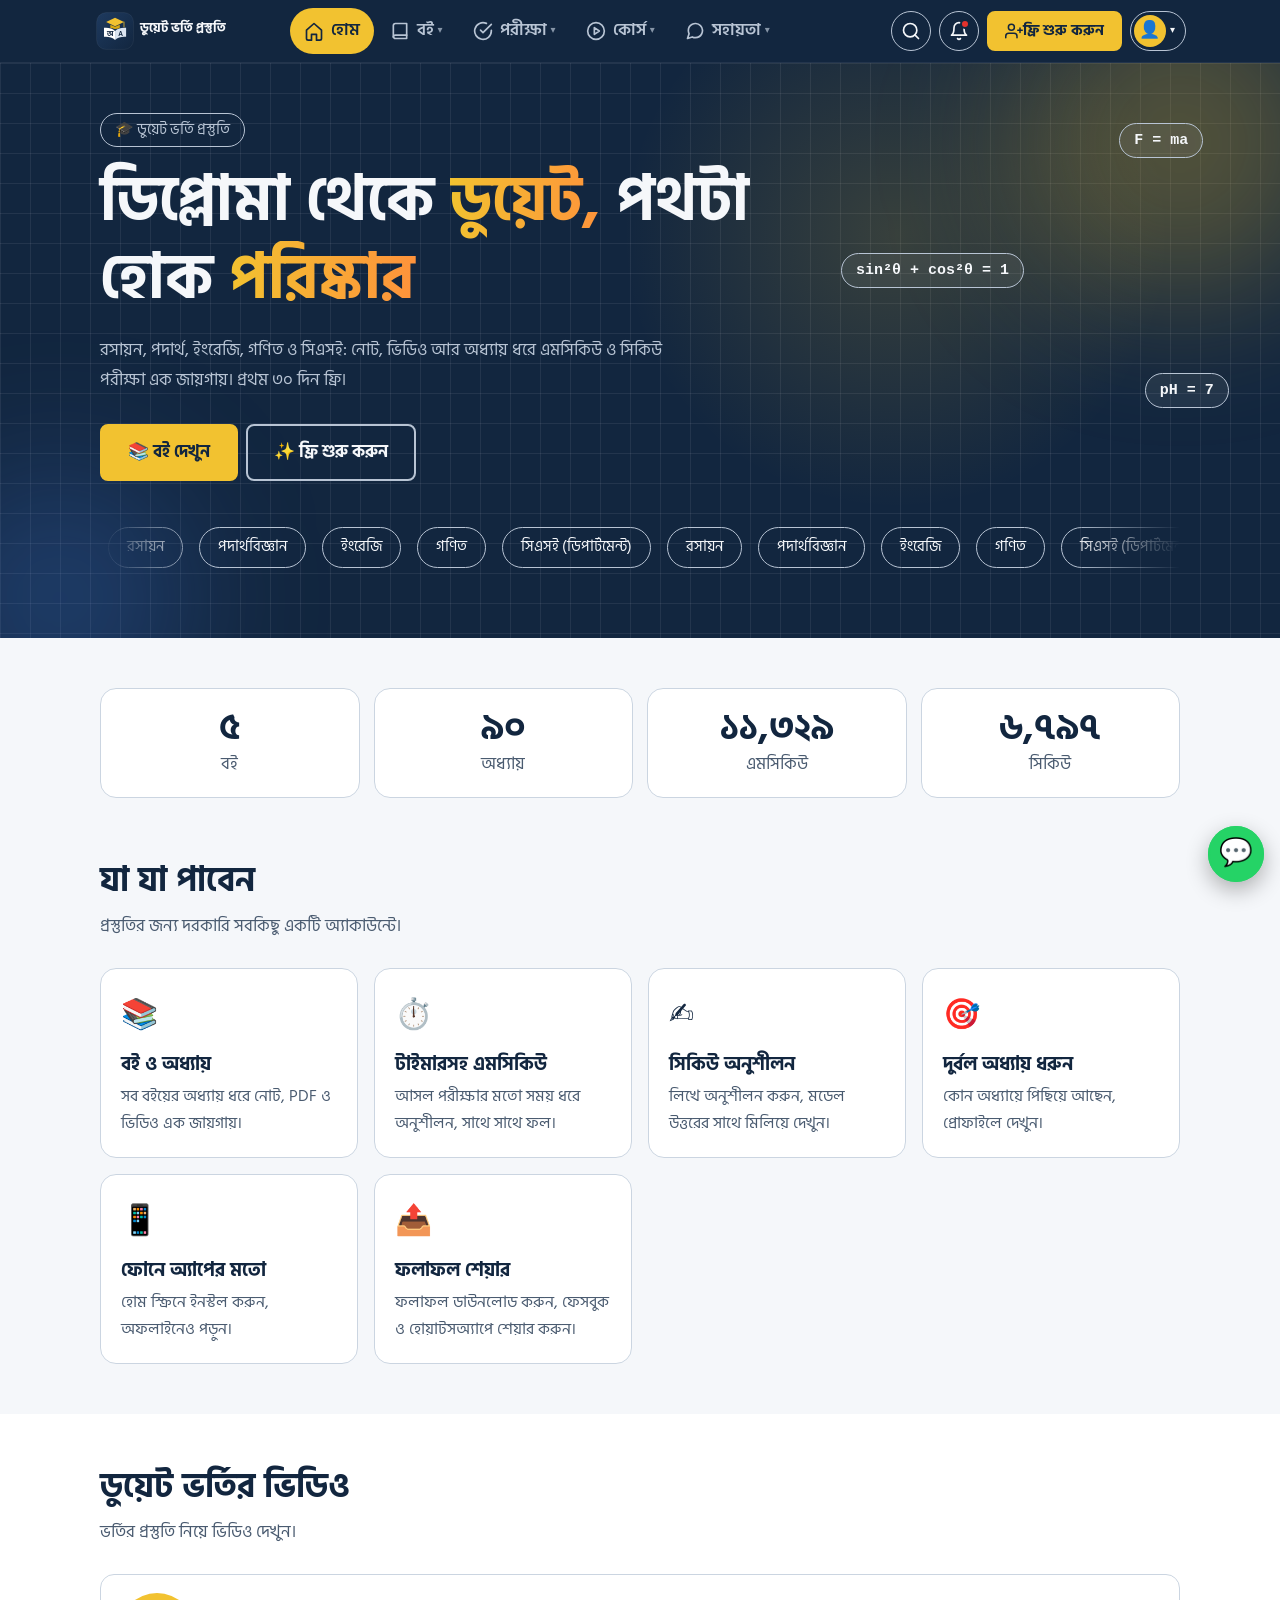
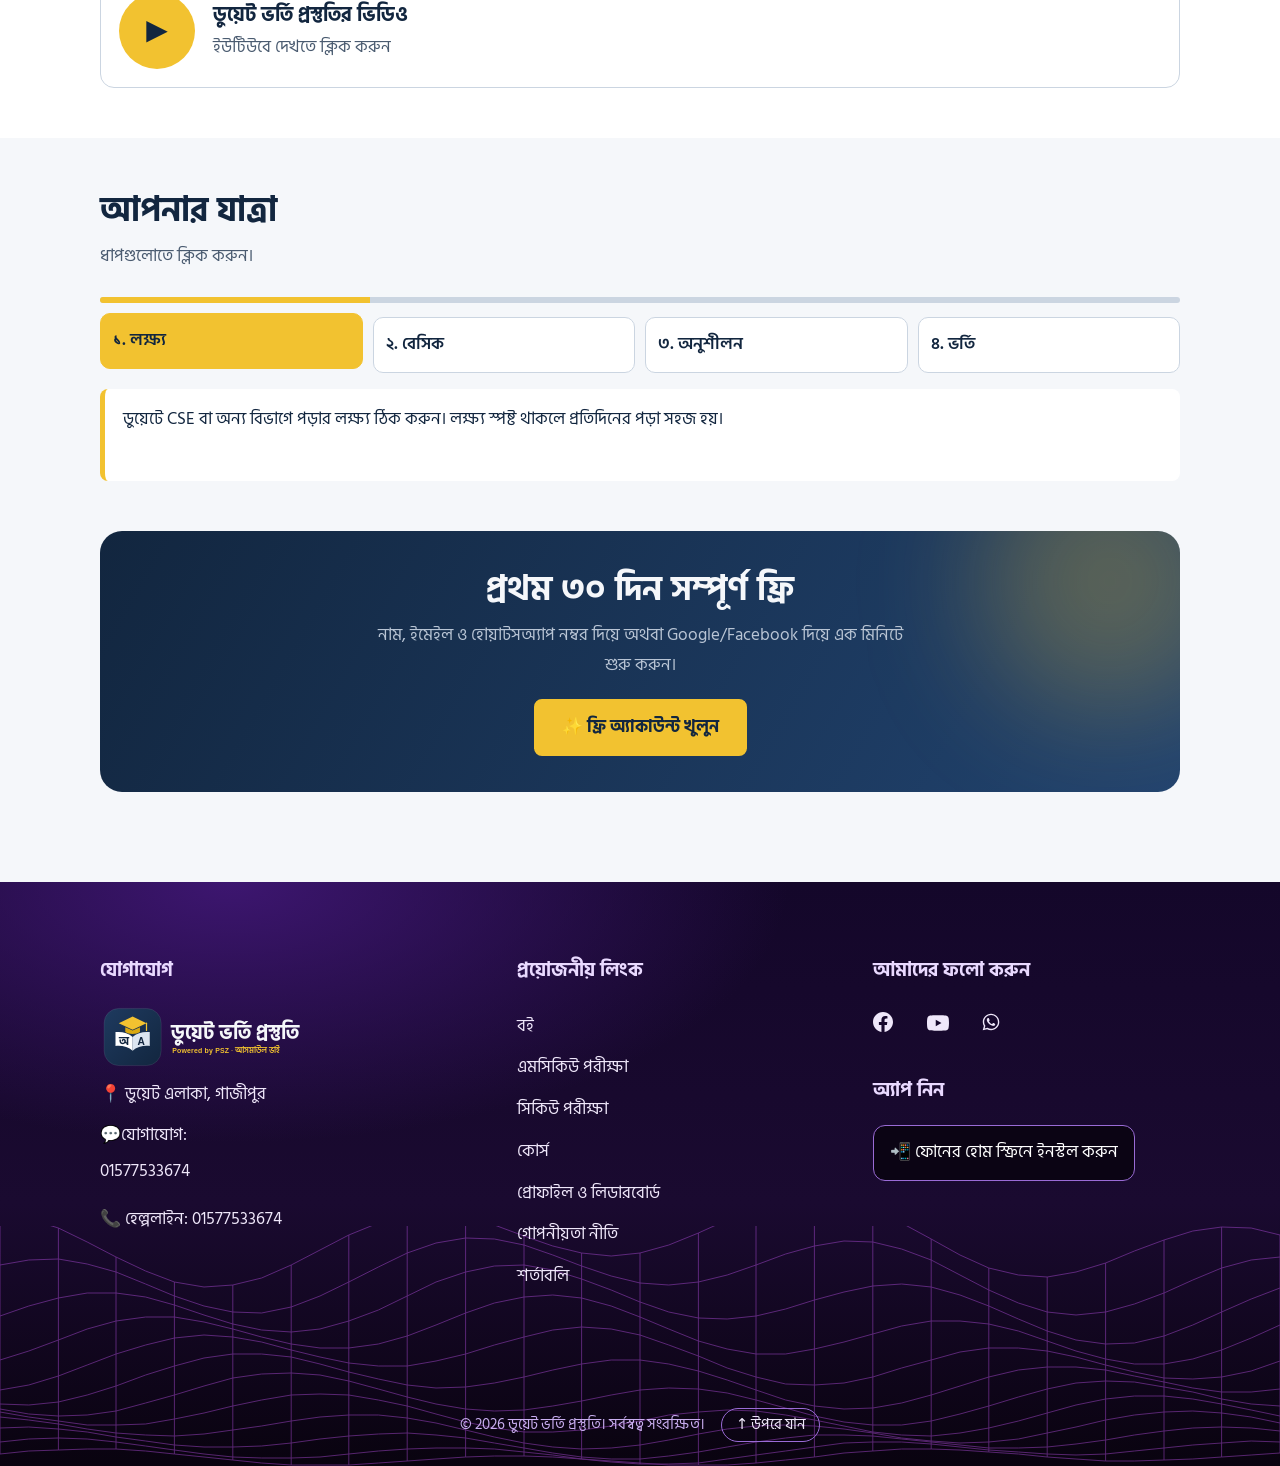
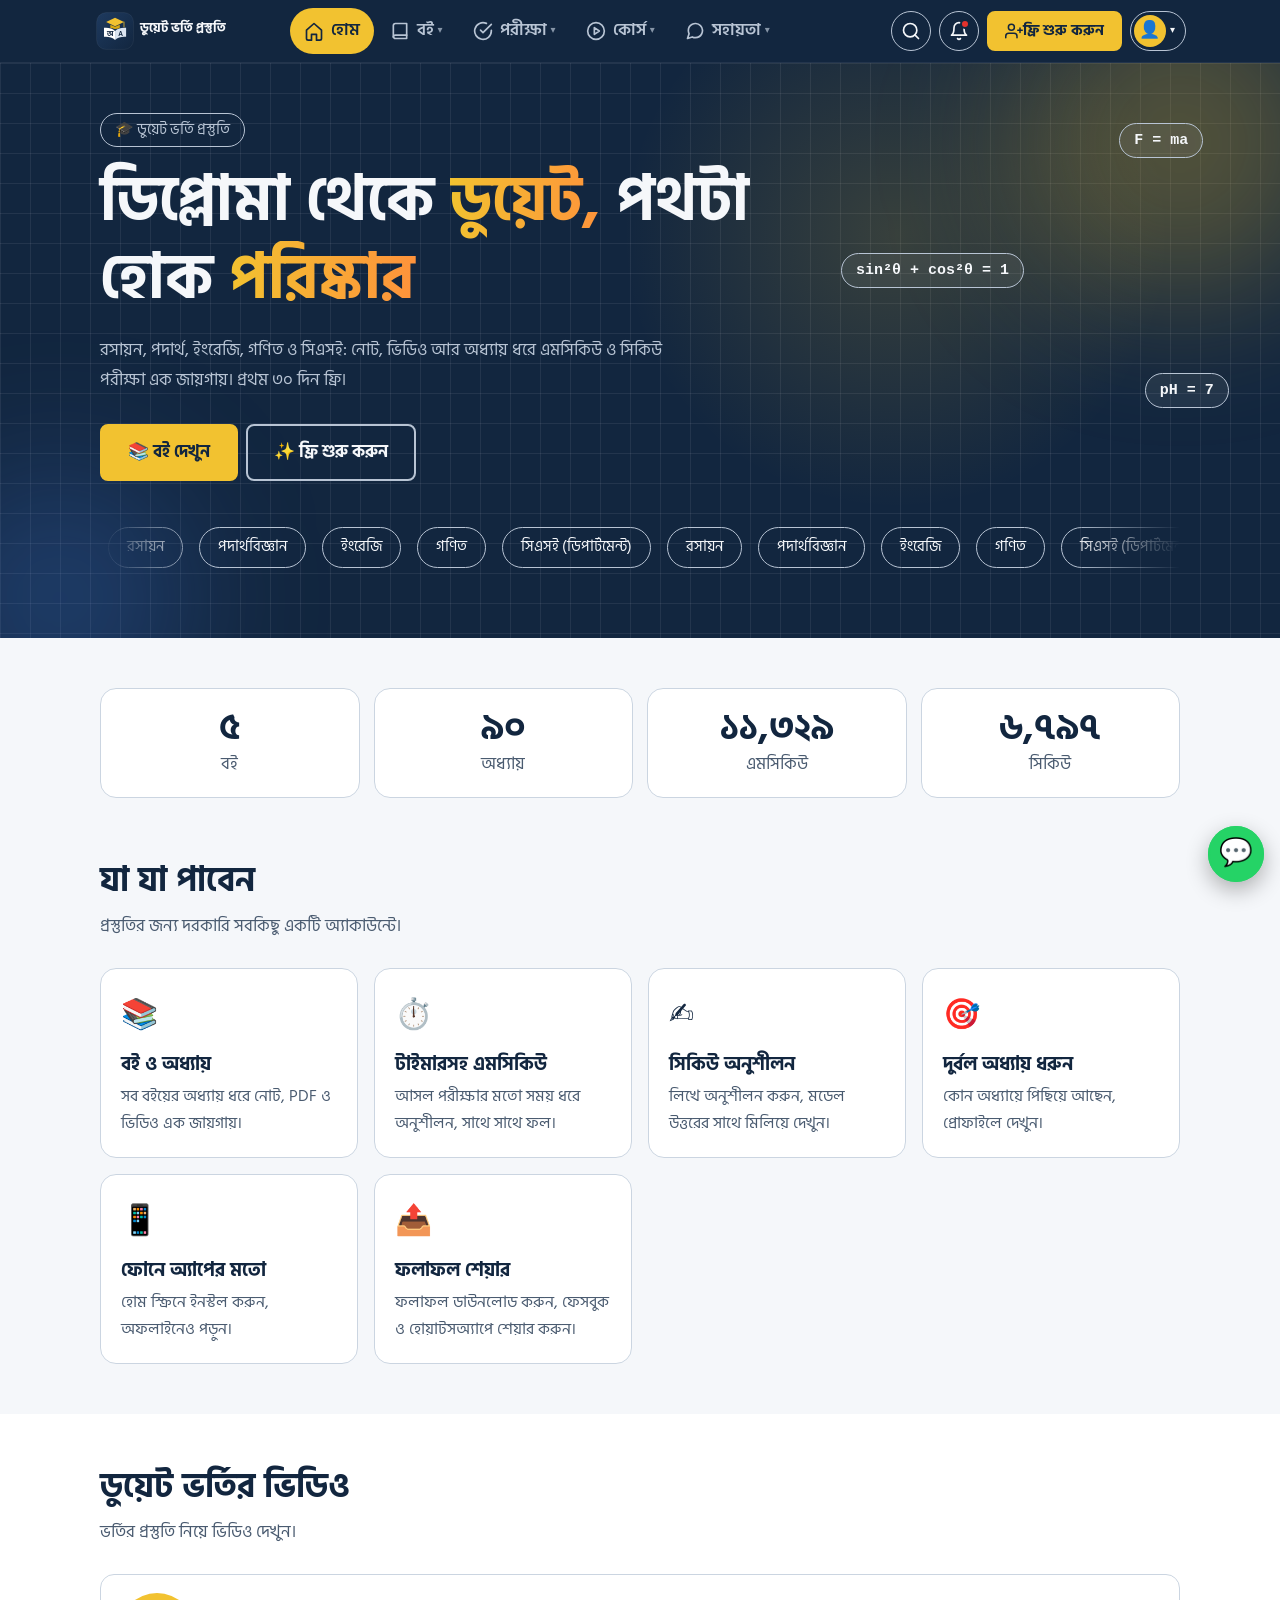
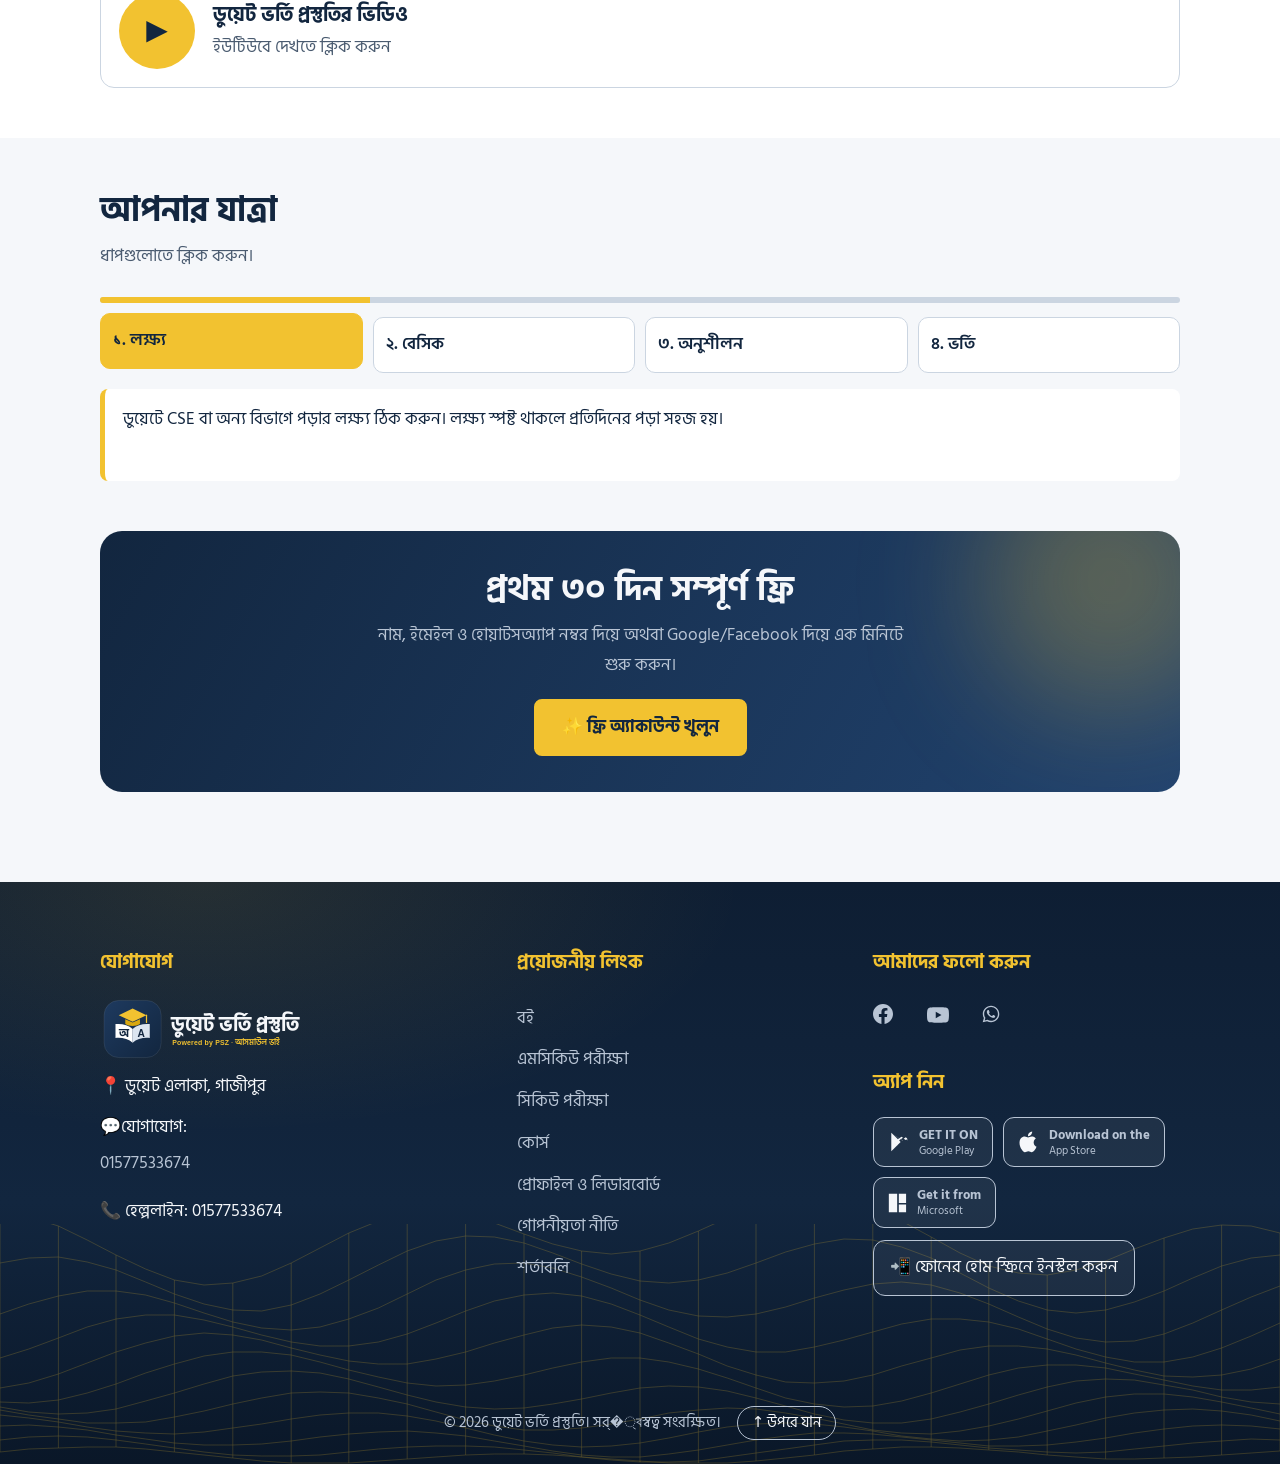
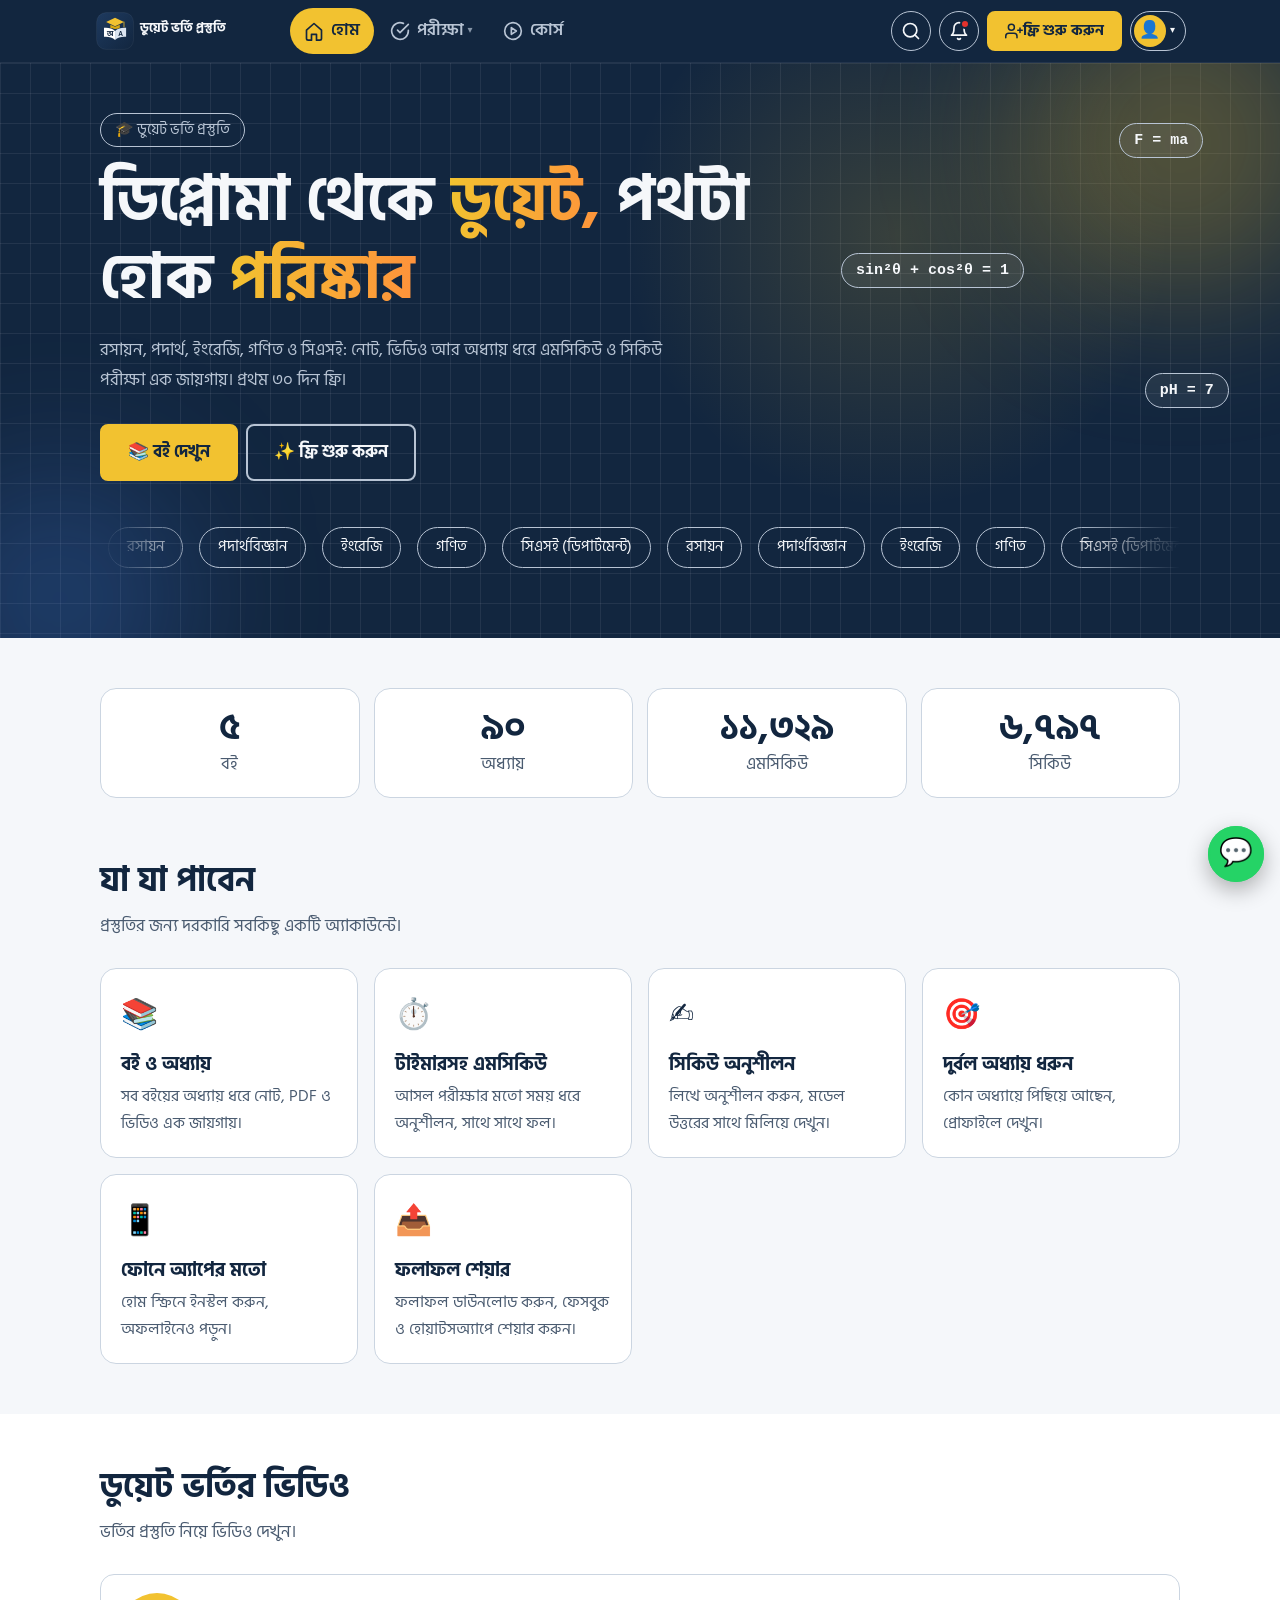
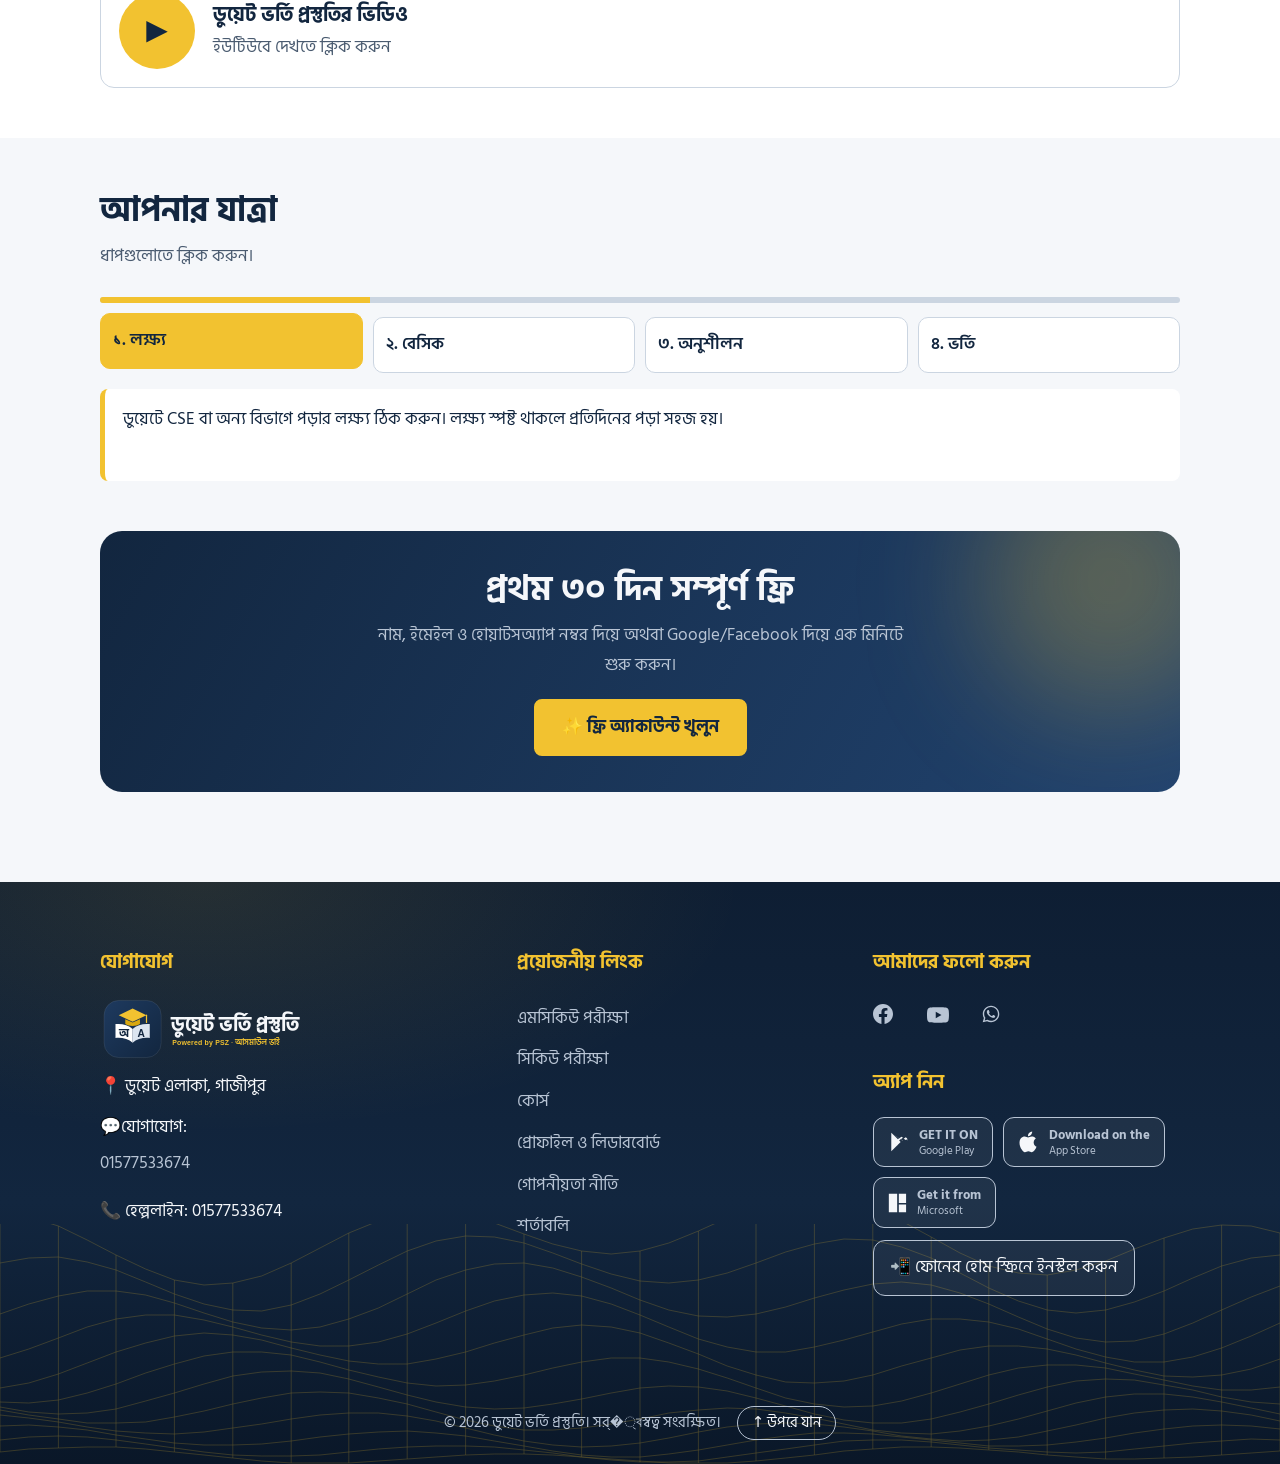
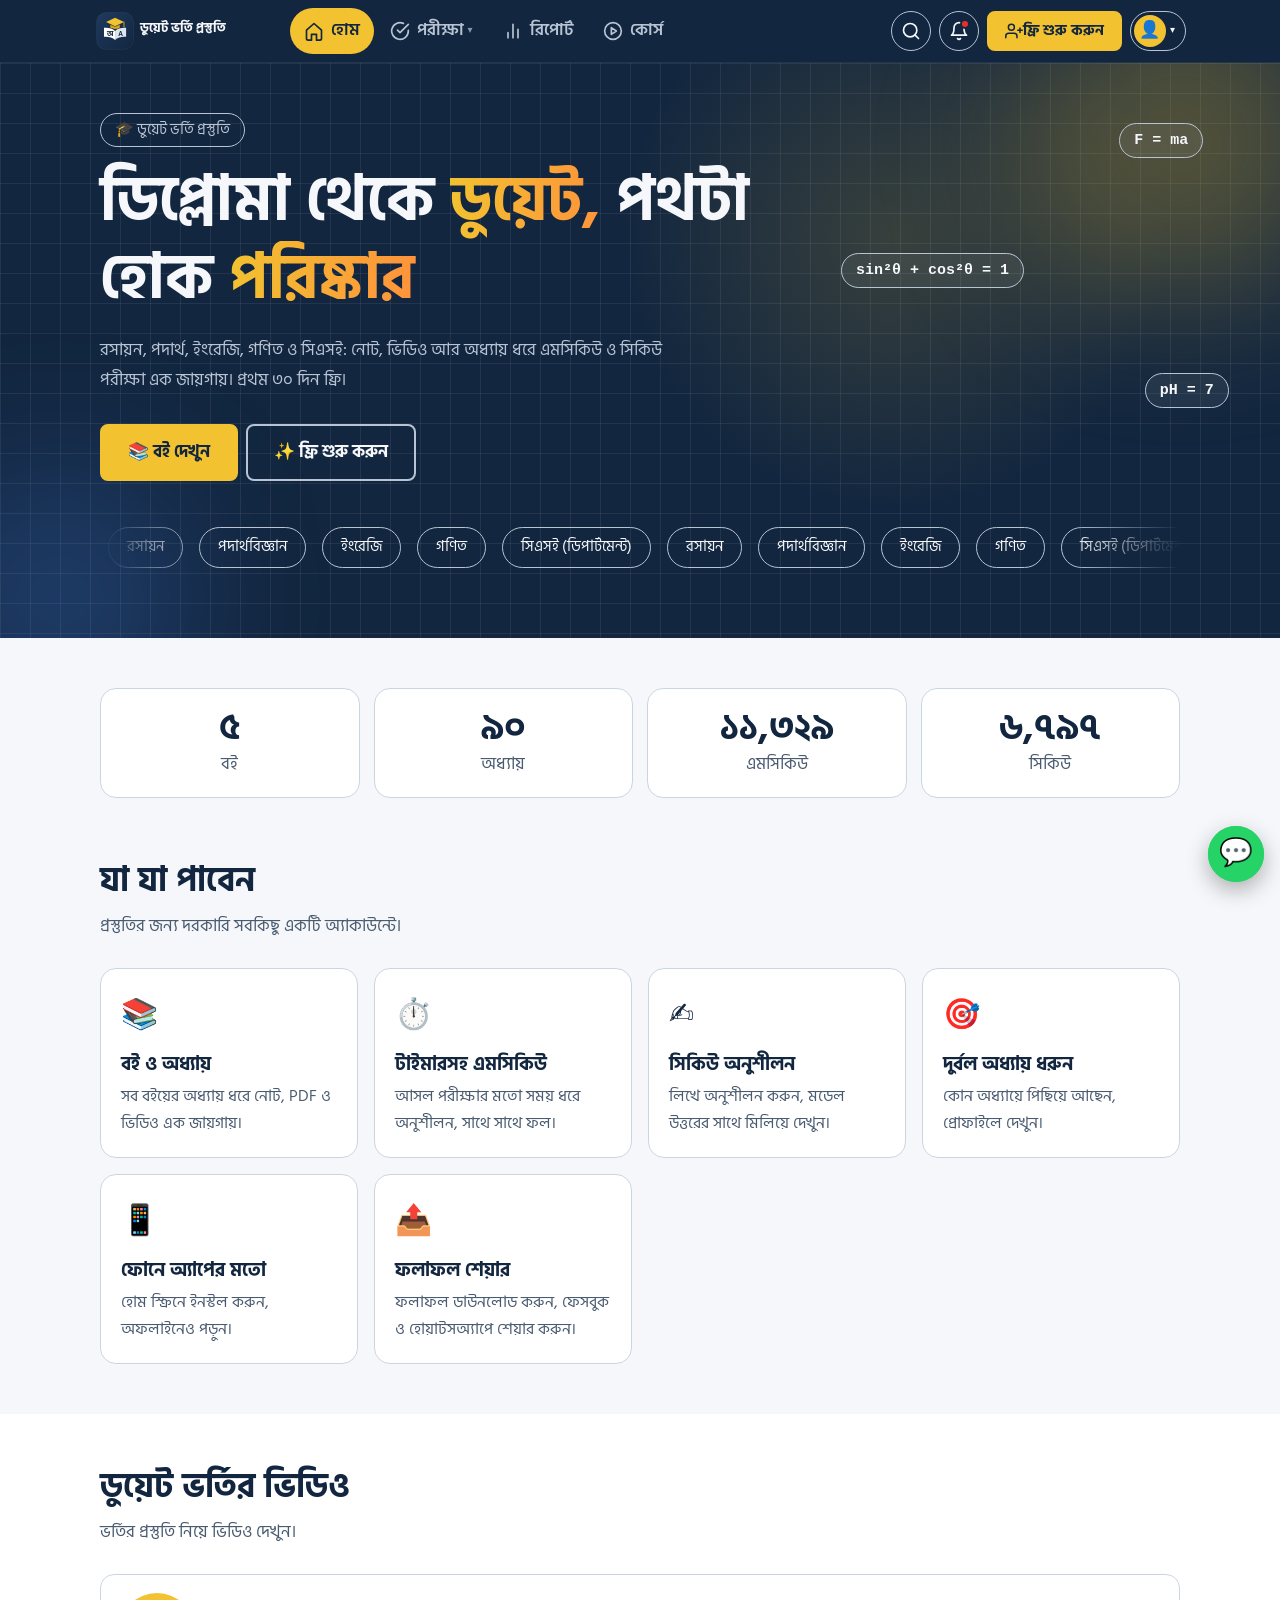
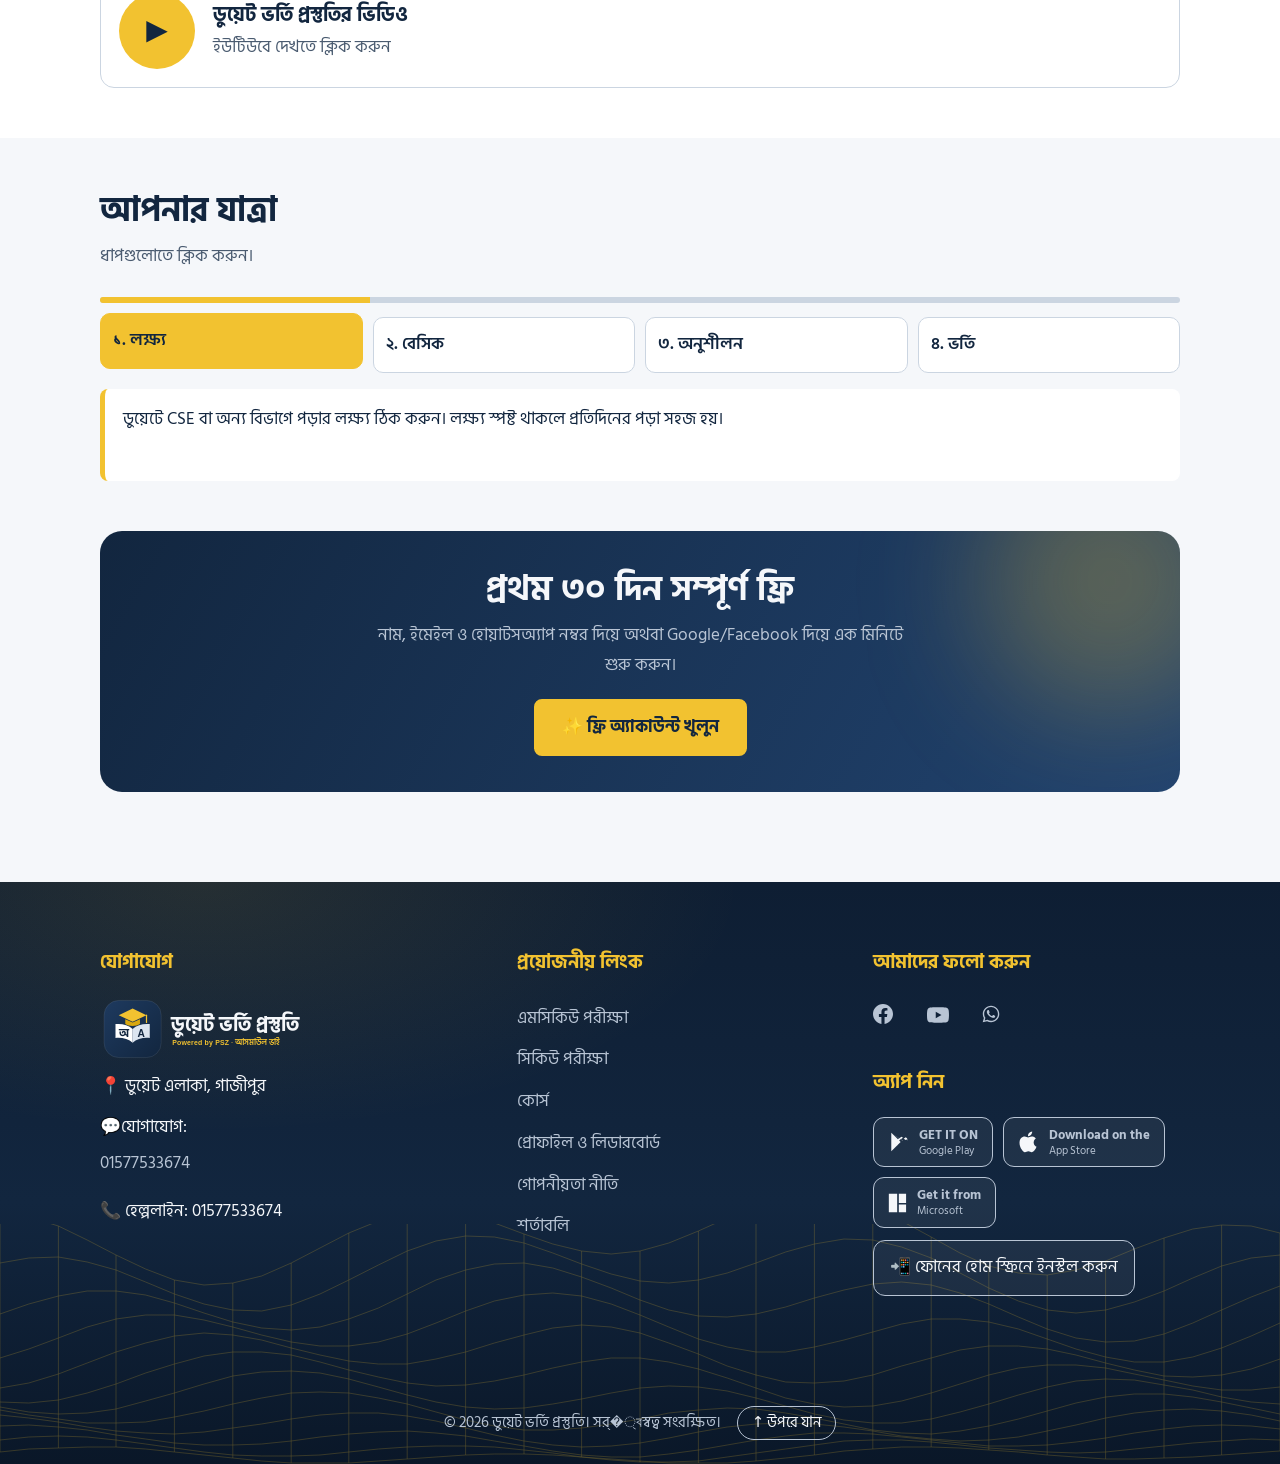
